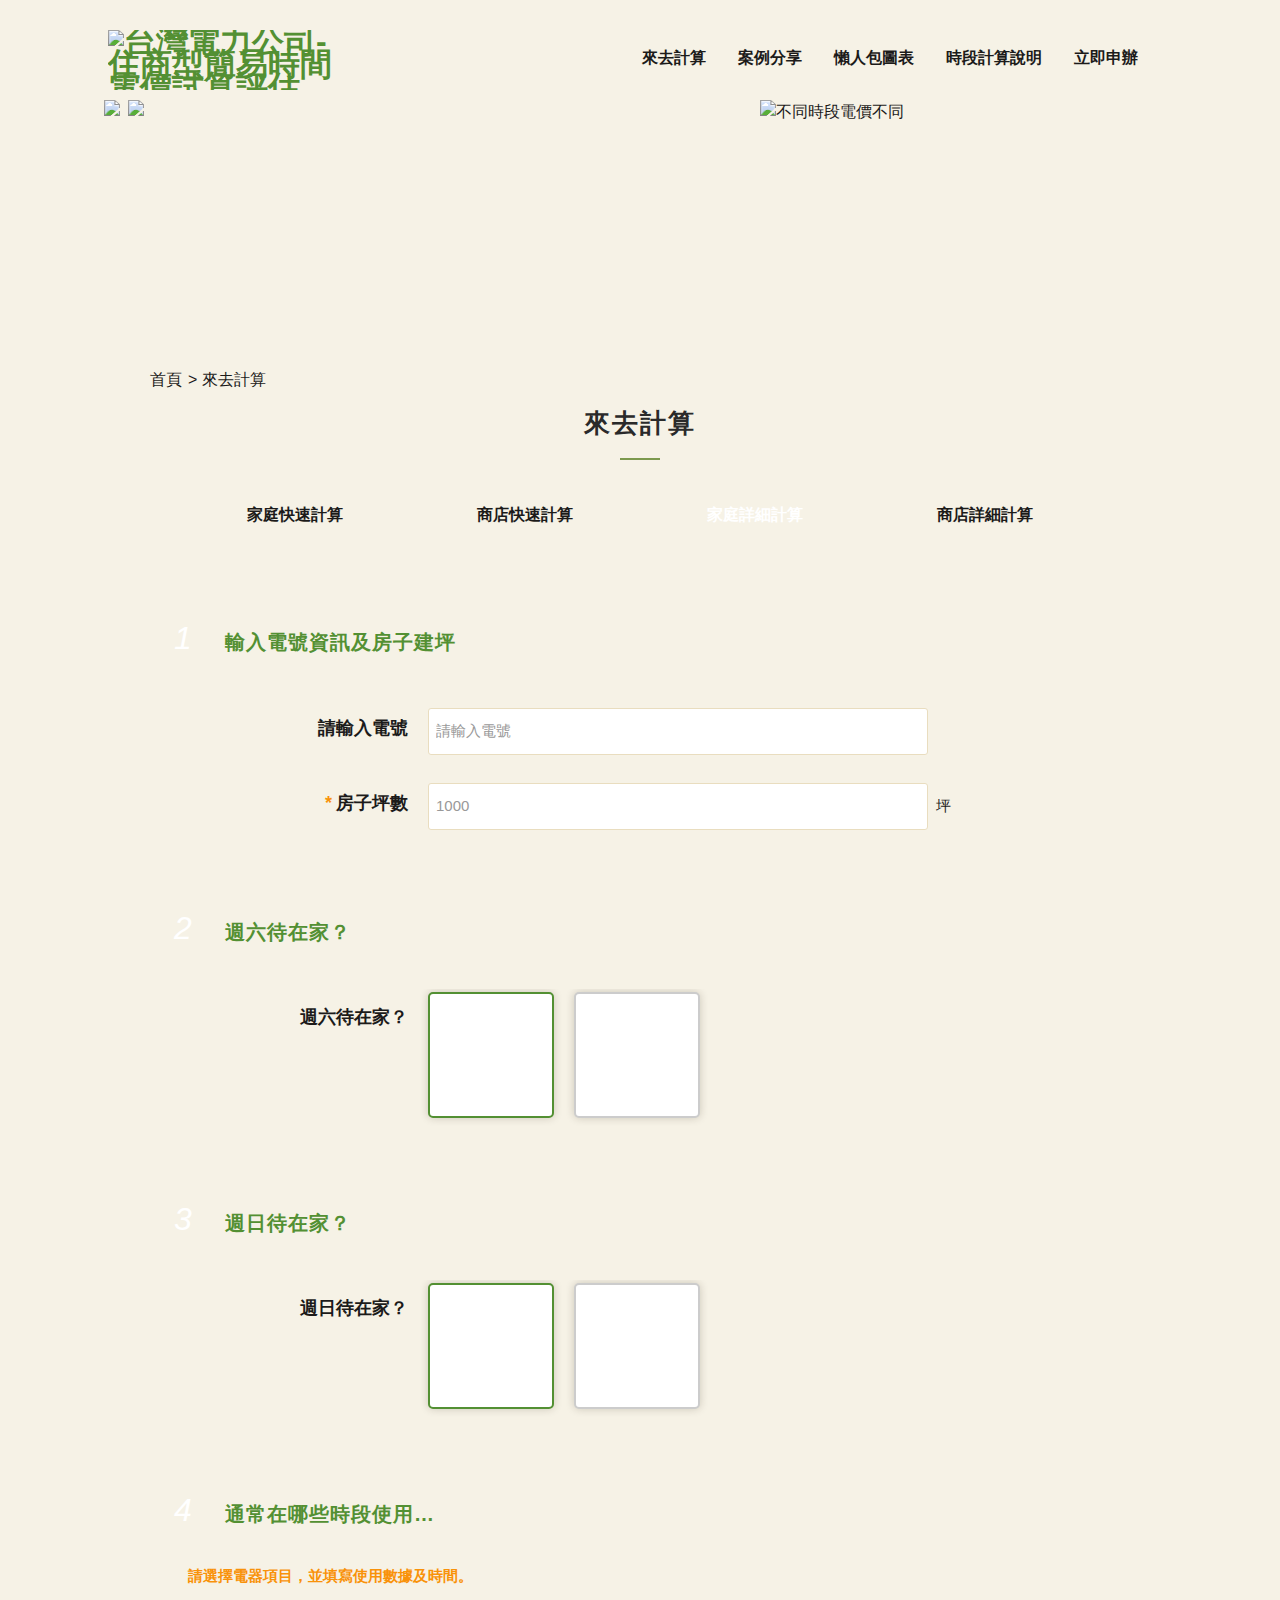
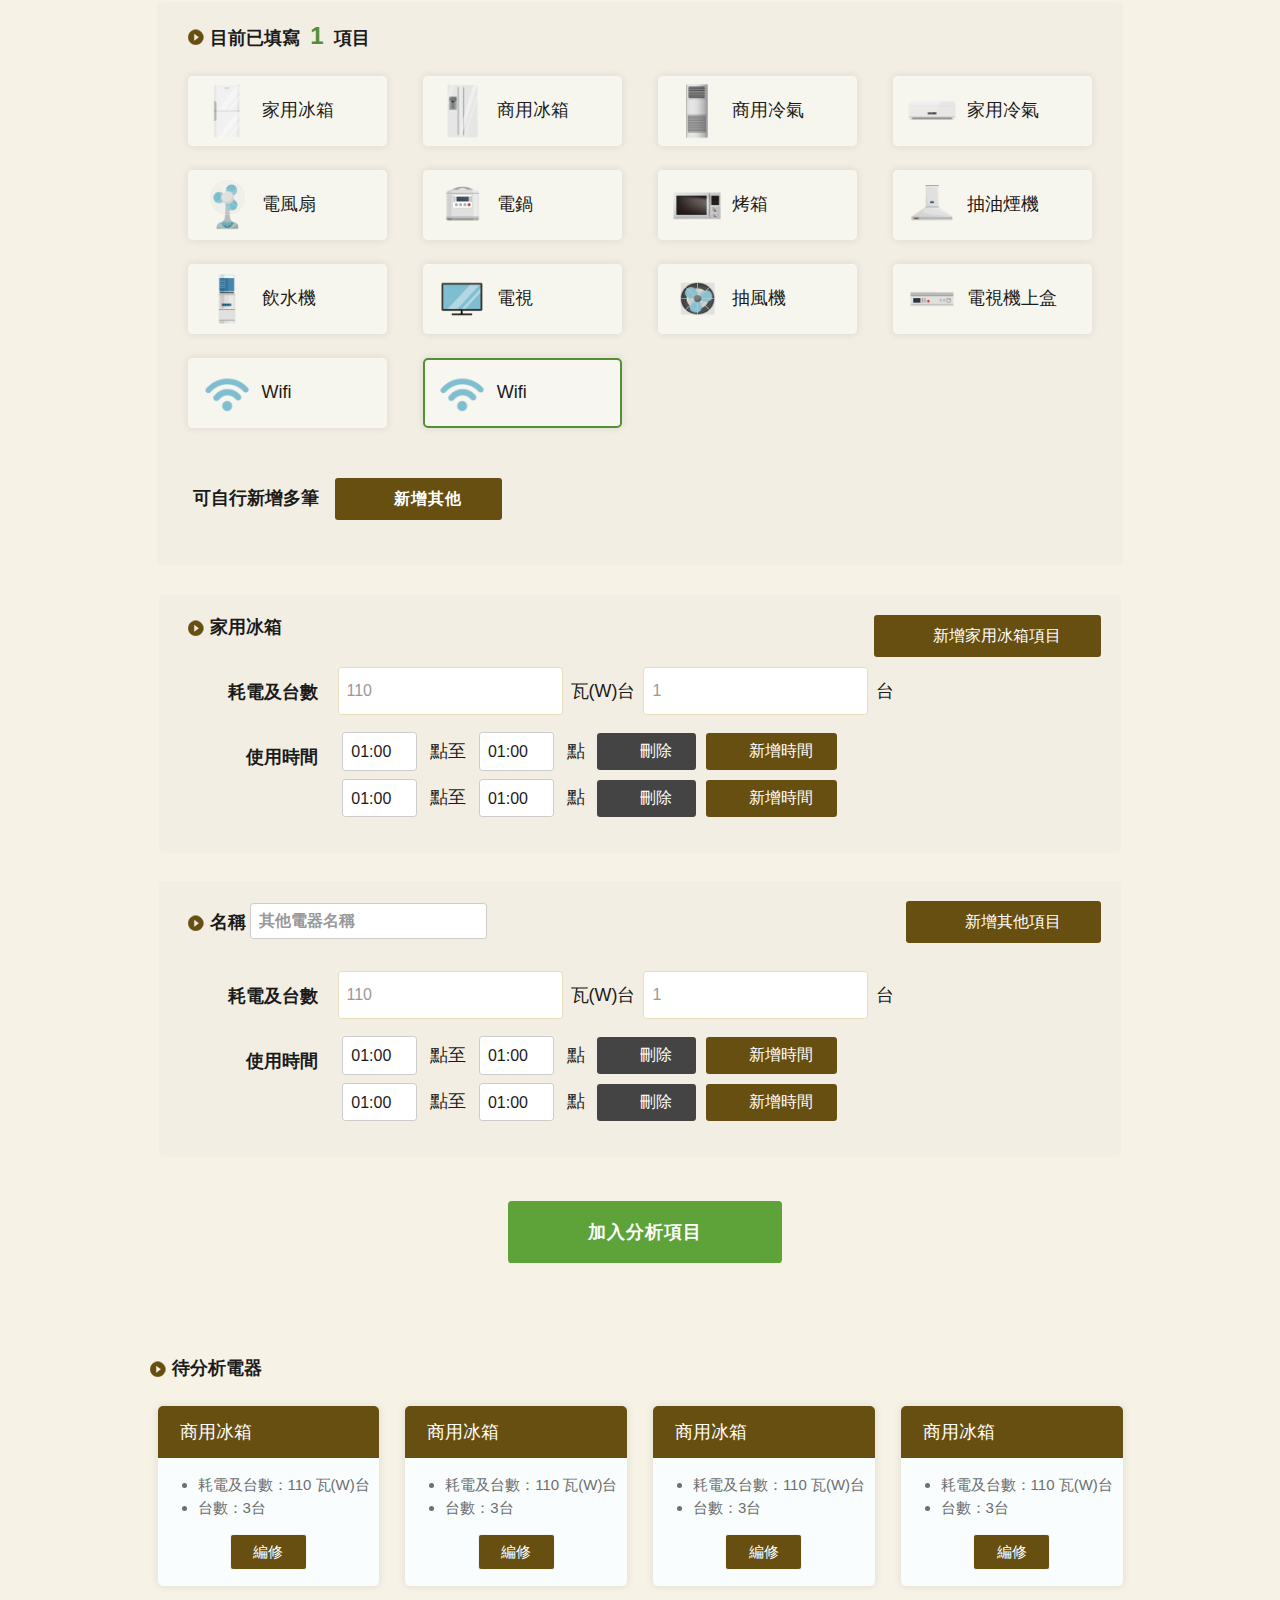
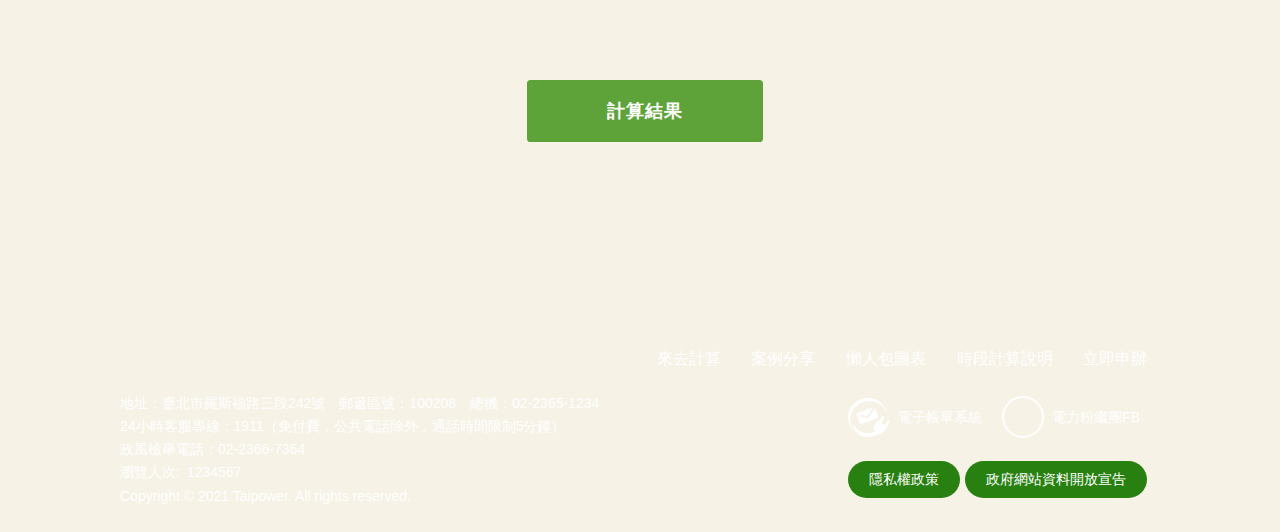
==== TOU_home_detail.htm @ be6f62ad "修改計算頁電器手機版列表" ====
<!doctype html>
<html lang="zh-Hant" class="no-js">

<head>
  <meta charset="utf-8">
  <meta http-equiv="X-UA-Compatible" content="IE=edge">
  <meta name="viewport" content="width=device-width, initial-scale=1">
  <title>台灣電力公司-住商型簡易時間電價試算評估</title>
    <!--HTML5 Shim and Respond.js IE8 support of HTML5 elements and media queries [if lt IE 9]>
    <script src="js/html5shiv.js"></script>
    <script src="js/respond.min.js"></script>
  <![endif]-->
  <!-- slick css-->
  <link rel="stylesheet" type="text/css" href="vendor/slick/slick.css" />
  <link rel="stylesheet" type="text/css" href="vendor/slick/slick-theme.css" />
  <!-- hyUI css -->
  <link rel="stylesheet" href="css/taipower.css">
  <link rel="stylesheet" href="vendor/animate.css">
  <!-- favicon -->
  <link href="images/favicon.png" rel="icon" type="image/x-icon">
</head>

<body>
  <!-- 直接跳主內容區 -->
  <a class="goCenter" href="#center" tabindex="1">按Enter到主內容區</a>
  <!-- wrapper Start -->
  <div class="wrapper">
    <!-- header Start -->
    <header class="header">
      <div class="container">
        <a class="accesskey" href="#aU" id="aU" accesskey="U" title="網站標題" tabindex="2">:::</a>
        <h1>
          <a href="index.htm"><img src="images/logo.png" alt="台灣電力公司-住商型簡易時間電價試算評估" /></a>
        </h1>
        <!-- noscript -->
        <noscript> 您的瀏覽器不支援JavaScript語法，JavaScript語法並不影響內容的陳述。您可使用按鍵盤上的Ctrl鍵+ (+)鍵放大/(-)鍵縮小來改變字型大小；回到上一頁可使用瀏覽器提供的 Alt+左方向鍵(←) 快速鍵功能；列印可使用瀏覽器提供的(Ctrl+P)功能。您的瀏覽器，不支援script語法，若您的瀏覽器無法支援請點選此超連結 <a href="#">網站導覽</a>
        </noscript>
        <!-- menu Start -->
        <nav class="menu" role="navigation" aria-label="About page">
          <ul>
            <li><a href="#">來去計算</a>
              <ul>
                <li><a href="#">第二層選單</a></li>
                <li><a href="#">第二層選單</a></li>
                <li><a href="#">第二層選單</a></li>
                <li><a href="#">第二層選單</a></li>
              </ul>
            </li>
            <li><a href="http://www.google.com">案例分享</a></li>
            <li><a href="http://www.google.com">懶人包圖表</a></li>
            <li><a href="#">時段計算說明</a>
              <ul>
                <li><a href="#">第二層選單</a></li>
                <li><a href="#">第二層選單</a></li>
                <li><a href="http://www.google.com">第二層有連結</a></li>
                <li><a href="#">第二層選單</a></li>
              </ul>
            </li>
            <li><a href="#">立即申辦</a>
              <ul>
                <li><a href="#">第二層選單</a></li>
                <li><a href="#">第二層選單</a></li>
                <li><a href="#">第二層選單</a></li>
                <li><a href="#">第二層選單</a></li>
              </ul>
            </li>
          </ul>
        </nav>
        <!-- menu End -->
      </div>
    </header>
    <!-- header End -->
    <!-- main Start -->
    <div id="center" class="main innerpage">
      <div class="container">
        <!-- 主要內容區 -->
        <div class="center_block">
          <!-- 內頁新增一個classname-->
          <a class="accesskey" href="#aC" id="aC" accesskey="C" title="主要內容區">:::</a>
          <div class="inner_bg">
            <h2 class="pageTitle">
              表燈時間電價試算評估
              <span class="wow fadeInLeft" data-wow-duration="1.2s" data-wow-delay=".5s"><img src="images/mp/title1.png" alt="表燈時間電價"></span>
              <span class="wow fadeInLeft" data-wow-duration="1.2s" data-wow-delay="1.5s"><img src="images/mp/title2.png" alt="試算評估"></span>
            </h2>
            <div class="circle wow flipInY" data-wow-duration="1.2s" data-wow-delay="2s"><img src="images/mp/circle.png" alt="不同時段電價不同"></div>
          </div>
          <!-- breadcrumb路徑 -->
          <div class="breadcrumb">
            <ul>
              <li><a href="#">首頁</a></li>
              <li>來去計算</li>
            </ul>
          </div>
          <!-- h2節點 -->
          <h2 class="title">來去計算</h2>
          <div class="calculate">
            <!-- category -->
            <div class="count_category">
              <ul>
                <li><a href="#">家庭快速計算</a></li>
                <li><a href="#">商店快速計算</a></li>
                <li><a href="#" class="active">家庭詳細計算</a></li>
                <li><a href="#">商店詳細計算</a></li>
              </ul>
            </div>
            <div class="count_block">
              <h3 class="count_title"><span>1</span>輸入電號資訊及房子建坪</h3>
              <div class="count_form">
                <form action="">
                  <div class="flex-form form_grid">
                    <div class="form_grp">
                      <label for="username" class="form_title">請輸入電號</label>
                      <div class="form_content">
                        <input name="" type="text" placeholder="請輸入電號">
                      </div>
                    </div>
                    <div class="form_grp">
                      <label for="password" class="form_title"><abbr class="necessary" title="為必填(選)欄位,不能為空白。">*</abbr>房子坪數</label>
                      <div class="form_content">
                        <input name="" type="text" placeholder="1000"><span>坪</span>
                      </div>
                    </div>
                  </div>
                </form>
              </div>
            </div>
            <div class="count_block">
              <h3 class="count_title"><span>2</span>週六待在家？</h3>
              <div class="count_form">
                <form action="">
                  <div class="flex-form form_grid">
                    <div class="form_grp">
                      <label for="username" class="form_title">週六待在家？</label>
                      <div class="form_content">
                        <label>
                          <input name="radioSample" type="radio" value="yes" class="b_yes" checked="">
                        </label>
                        <label>
                          <input name="radioSample" type="radio" value="no" class="b_no">
                        </label>
                      </div>
                    </div>
                  </div>
                </form>
              </div>
            </div>
            <div class="count_block">
              <h3 class="count_title"><span>3</span>週日待在家？</h3>
              <div class="count_form">
                <form action="">
                  <div class="flex-form form_grid">
                    <div class="form_grp">
                      <label for="username" class="form_title">週日待在家？</label>
                      <div class="form_content">
                        <label>
                          <input name="radioSample" type="radio" value="yes" class="b_yes" checked="">
                        </label>
                        <label>
                          <input name="radioSample" type="radio" value="no" class="b_no">
                        </label>
                      </div>
                    </div>
                  </div>
                </form>
              </div>
            </div>
            <div class="count_block">
              <h3 class="count_title"><span>4</span>通常在哪些時段使用…</h3>
              <div class="count_form appliance_form">
                <form action="">
                  <div class="flex-form form_grid">
                    <div class="count_hint left">請選擇電器項目，並填寫使用數據及時間。</div>
                    <div class="count_select">
                      <h4>目前已填寫<em> 1 </em>項目</h4>
                      <div class="form_grp count_appliance">
                        <label>
                          <img src="images/appliance/b_refrigerator_h.png" alt="">
                          <input name="radioSample" type="radio" value="家用冰箱" class="b_refrigerator_h" checked="">
                          <span>家用冰箱</span>
                        </label>
                        <label>
                          <img src="images/appliance/b_refrigerator_b.png" alt="">
                          <input name="radioSample" type="radio" value="商用冰箱" class="b_refrigerator_b" checked="">
                          <span>商用冰箱</span>
                        </label>
                        <label>
                          <img src="images/appliance/b_air_conditioner_b.png" alt="">
                          <input name="radioSample" type="radio" value="商用冷氣" class="b_air_conditioner_b" checked="">
                          <span>商用冷氣</span>
                        </label>
                        <label>
                          <img src="images/appliance/b_air_conditioner_h.png" alt="">
                          <input name="radioSample" type="radio" value="家用冷氣" class="b_air_conditioner_h" checked="">
                          <span>家用冷氣</span>
                        </label>
                        <label>
                          <img src="images/appliance/b_fan.png" alt="">
                          <input name="radioSample" type="radio" value="電風扇" class="b_fan" checked="">
                          <span>電風扇</span>
                        </label>
                        <label>
                          <img src="images/appliance/b_electric_pot.png" alt="">
                          <input name="radioSample" type="radio" value="電鍋" class="b_electric_pot" checked="">
                          <span>電鍋</span>                         
                        </label>
                        <label>
                          <img src="images/appliance/b_oven.png" alt="">
                          <input name="radioSample" type="radio" value="烤箱" class="b_oven" checked="">
                          <span>烤箱</span>                         
                        </label>
                        <label>
                          <img src="images/appliance/b_hoods.png" alt="">
                          <input name="radioSample" type="radio" value="抽油煙機" class="b_hoods" checked="">
                          <span>抽油煙機</span>
                        </label>
                        <label>
                          <img src="images/appliance/b_water_cooler.png" alt="">
                          <input name="radioSample" type="radio" value="飲水機" class="b_water_cooler" checked="">
                          <span>飲水機</span>                          
                        </label>
                        <label>
                          <img src="images/appliance/b_tv.png" alt="">
                          <input name="radioSample" type="radio" value="電視" class="b_tv" checked="">
                          <span>電視</span>                          
                        </label>
                        <label>
                          <img src="images/appliance/b_ejector_fan.png" alt="">
                          <input name="radioSample" type="radio" value="抽風機" class="b_ejector_fan" checked="">
                          <span>抽風機</span>                          
                        </label>
                        <label>
                          <img src="images/appliance/b_set_top_box.png" alt="">
                          <input name="radioSample" type="radio" value="電視機上盒" class="b_set_top_box" checked="">
                          <span>電視機上盒</span>
                        </label>
                        <label>
                          <img src="images/appliance/b_wifi.png" alt="">
                          <input name="radioSample" type="radio" value="Wifi" class="b_wifi" checked="">
                          <span>Wifi</span>
                        </label>
                        <label>
                          <img src="images/appliance/b_wifi.png" alt="">
                          <input name="radioSample" type="radio" value="Wifi" class="b_wifi" checked="">
                          <span>Wifi</span>
                        </label>
                      </div>
                      <div class="btn count_more"><i class="i_arrow_down"></i>展開更多</div>
                      <div class="btn_grp form_inline count_add">
                        可自行新增多筆
                        <button class="btn"><i class="i_add2"></i> 新增其他</button>
                      </div>
                    </div>
                    <div class="count_fillin flex-form">
                      <h4>家用冰箱</h4>
                      <button class="btn btn-add"><i class="i_add2"></i> 新增家用冰箱項目</button>
                      <div class="form_grp">
                        <label for="username" class="form_title">耗電及台數</label>
                        <div class="form_content form_inline">
                          <input name="" type="text" placeholder="110"> <label for="">瓦(W)台</label> <input name="" type="text" placeholder="1"><label for="">台</label>
                        </div>
                      </div>
                      <div class="form_grp">
                        <label for="username" class="form_title">使用時間</label>
                        <div class="form_content">
                          <div class="form_inline">
                            <select name="" id="">
                              <option value="">01:00</option>
                              <option value="">02:00</option>
                              <option value="">03:00</option>
                              <option value="">04:00</option>
                              <option value="">05:00</option>
                              <option value="">06:00</option>
                              <option value="">07:00</option>
                              <option value="">08:00</option>
                              <option value="">09:00</option>
                              <option value="">11:00</option>
                              <option value="">12:00</option>
                              <option value="">13:00</option>
                              <option value="">14:00</option>
                              <option value="">15:00</option>
                              <option value="">16:00</option>
                              <option value="">17:00</option>
                              <option value="">18:00</option>
                              <option value="">19:00</option>
                              <option value="">20:00</option>
                              <option value="">21:00</option>
                              <option value="">22:00</option>
                              <option value="">23:00</option>
                              <option value="">24:00</option>
                            </select>
                            <label for="">點至</label>
                            <select name="" id="">
                              <option value="">01:00</option>
                              <option value="">02:00</option>
                              <option value="">03:00</option>
                              <option value="">04:00</option>
                              <option value="">05:00</option>
                              <option value="">06:00</option>
                              <option value="">07:00</option>
                              <option value="">08:00</option>
                              <option value="">09:00</option>
                              <option value="">11:00</option>
                              <option value="">12:00</option>
                              <option value="">13:00</option>
                              <option value="">14:00</option>
                              <option value="">15:00</option>
                              <option value="">16:00</option>
                              <option value="">17:00</option>
                              <option value="">18:00</option>
                              <option value="">19:00</option>
                              <option value="">20:00</option>
                              <option value="">21:00</option>
                              <option value="">22:00</option>
                              <option value="">23:00</option>
                              <option value="">24:00</option>
                            </select>
                            <label for="">點</label>
                            <button class="btn btn-delete"><i class="i_trash2"></i> 刪除</button>
                            <button class="btn btn-add"><i class="i_add2"></i> 新增時間</button>
                          </div>
                          <div class="form_inline">
                            <select name="" id="">
                              <option value="">01:00</option>
                              <option value="">02:00</option>
                              <option value="">03:00</option>
                              <option value="">04:00</option>
                              <option value="">05:00</option>
                              <option value="">06:00</option>
                              <option value="">07:00</option>
                              <option value="">08:00</option>
                              <option value="">09:00</option>
                              <option value="">11:00</option>
                              <option value="">12:00</option>
                              <option value="">13:00</option>
                              <option value="">14:00</option>
                              <option value="">15:00</option>
                              <option value="">16:00</option>
                              <option value="">17:00</option>
                              <option value="">18:00</option>
                              <option value="">19:00</option>
                              <option value="">20:00</option>
                              <option value="">21:00</option>
                              <option value="">22:00</option>
                              <option value="">23:00</option>
                              <option value="">24:00</option>
                            </select>
                            <label for="">點至</label>
                            <select name="" id="">
                              <option value="">01:00</option>
                              <option value="">02:00</option>
                              <option value="">03:00</option>
                              <option value="">04:00</option>
                              <option value="">05:00</option>
                              <option value="">06:00</option>
                              <option value="">07:00</option>
                              <option value="">08:00</option>
                              <option value="">09:00</option>
                              <option value="">11:00</option>
                              <option value="">12:00</option>
                              <option value="">13:00</option>
                              <option value="">14:00</option>
                              <option value="">15:00</option>
                              <option value="">16:00</option>
                              <option value="">17:00</option>
                              <option value="">18:00</option>
                              <option value="">19:00</option>
                              <option value="">20:00</option>
                              <option value="">21:00</option>
                              <option value="">22:00</option>
                              <option value="">23:00</option>
                              <option value="">24:00</option>
                            </select>
                            <label for="">點</label>
                            <button class="btn btn-delete"><i class="i_trash2"></i> 刪除</button>
                            <button class="btn btn-add"><i class="i_add2"></i> 新增時間</button>
                          </div>
                        </div>
                      </div>
                    </div>
                    <div class="count_fillin flex-form">
                      <h4 class="form_inline">名稱 <input name="" type="text" placeholder="其他電器名稱"></h4>
                      <button class="btn btn-add"><i class="i_add2"></i> 新增其他項目</button>
                      <div class="form_grp">
                        <label for="username" class="form_title">耗電及台數</label>
                        <div class="form_content form_inline">
                          <input name="" type="text" placeholder="110"> <label for="">瓦(W)台</label> <input name="" type="text" placeholder="1"><label for="">台</label>
                        </div>
                      </div>
                      <div class="form_grp">
                        <label for="username" class="form_title">使用時間</label>
                        <div class="form_content">
                          <div class="form_inline">
                            <select name="" id="">
                              <option value="">01:00</option>
                              <option value="">02:00</option>
                              <option value="">03:00</option>
                              <option value="">04:00</option>
                              <option value="">05:00</option>
                              <option value="">06:00</option>
                              <option value="">07:00</option>
                              <option value="">08:00</option>
                              <option value="">09:00</option>
                              <option value="">11:00</option>
                              <option value="">12:00</option>
                              <option value="">13:00</option>
                              <option value="">14:00</option>
                              <option value="">15:00</option>
                              <option value="">16:00</option>
                              <option value="">17:00</option>
                              <option value="">18:00</option>
                              <option value="">19:00</option>
                              <option value="">20:00</option>
                              <option value="">21:00</option>
                              <option value="">22:00</option>
                              <option value="">23:00</option>
                              <option value="">24:00</option>
                            </select>
                            <label for="">點至</label>
                            <select name="" id="">
                              <option value="">01:00</option>
                              <option value="">02:00</option>
                              <option value="">03:00</option>
                              <option value="">04:00</option>
                              <option value="">05:00</option>
                              <option value="">06:00</option>
                              <option value="">07:00</option>
                              <option value="">08:00</option>
                              <option value="">09:00</option>
                              <option value="">11:00</option>
                              <option value="">12:00</option>
                              <option value="">13:00</option>
                              <option value="">14:00</option>
                              <option value="">15:00</option>
                              <option value="">16:00</option>
                              <option value="">17:00</option>
                              <option value="">18:00</option>
                              <option value="">19:00</option>
                              <option value="">20:00</option>
                              <option value="">21:00</option>
                              <option value="">22:00</option>
                              <option value="">23:00</option>
                              <option value="">24:00</option>
                            </select>
                            <label for="">點</label>
                            <button class="btn btn-delete"><i class="i_trash2"></i> 刪除</button>
                            <button class="btn btn-add"><i class="i_add2"></i> 新增時間</button>
                          </div>
                          <div class="form_inline">
                            <select name="" id="">
                              <option value="">01:00</option>
                              <option value="">02:00</option>
                              <option value="">03:00</option>
                              <option value="">04:00</option>
                              <option value="">05:00</option>
                              <option value="">06:00</option>
                              <option value="">07:00</option>
                              <option value="">08:00</option>
                              <option value="">09:00</option>
                              <option value="">11:00</option>
                              <option value="">12:00</option>
                              <option value="">13:00</option>
                              <option value="">14:00</option>
                              <option value="">15:00</option>
                              <option value="">16:00</option>
                              <option value="">17:00</option>
                              <option value="">18:00</option>
                              <option value="">19:00</option>
                              <option value="">20:00</option>
                              <option value="">21:00</option>
                              <option value="">22:00</option>
                              <option value="">23:00</option>
                              <option value="">24:00</option>
                            </select>
                            <label for="">點至</label>
                            <select name="" id="">
                              <option value="">01:00</option>
                              <option value="">02:00</option>
                              <option value="">03:00</option>
                              <option value="">04:00</option>
                              <option value="">05:00</option>
                              <option value="">06:00</option>
                              <option value="">07:00</option>
                              <option value="">08:00</option>
                              <option value="">09:00</option>
                              <option value="">11:00</option>
                              <option value="">12:00</option>
                              <option value="">13:00</option>
                              <option value="">14:00</option>
                              <option value="">15:00</option>
                              <option value="">16:00</option>
                              <option value="">17:00</option>
                              <option value="">18:00</option>
                              <option value="">19:00</option>
                              <option value="">20:00</option>
                              <option value="">21:00</option>
                              <option value="">22:00</option>
                              <option value="">23:00</option>
                              <option value="">24:00</option>
                            </select>
                            <label for="">點</label>
                            <button class="btn btn-delete"><i class="i_trash2"></i> 刪除</button>
                            <button class="btn btn-add"><i class="i_add2"></i> 新增時間</button>
                          </div>
                        </div>
                      </div>
                    </div>
                    <div class="btn_grp form_inline">
                      <button class="btn btn-submit">加入分析項目</button>
                    </div>
                  </div>
                </form>
              </div>
            </div>
            <div class="count_block">
              <div class="count_form appliance_block">
                <h3>待分析電器</h3>
                <form action="">
                  <div class="flex-form form_grid">
                    <div class="form_grp">
                      <div class="appliance">
                        <div class="appliance_name">
                          商用冰箱
                        </div>
                        <a href="" class="appliance_delete"><i class="i_trash2"></i></a>
                        <ul>
                          <li>耗電及台數：110 瓦(W)台</li>
                          <li>台數：3台</li>
                        </ul>
                        <button class="btn">編修</button>
                      </div>
                      <div class="appliance">
                        <div class="appliance_name">
                          商用冰箱
                        </div>
                        <a href="" class="appliance_delete"><i class="i_trash2"></i></a>
                        <ul>
                          <li>耗電及台數：110 瓦(W)台</li>
                          <li>台數：3台</li>
                        </ul>
                        <button class="btn">編修</button>
                      </div>
                      <div class="appliance">
                        <div class="appliance_name">
                          商用冰箱
                        </div>
                        <a href="" class="appliance_delete"><i class="i_trash2"></i></a>
                        <ul>
                          <li>耗電及台數：110 瓦(W)台</li>
                          <li>台數：3台</li>
                        </ul>
                        <button class="btn">編修</button>
                      </div>
                      <div class="appliance">
                        <div class="appliance_name">
                          商用冰箱
                        </div>
                        <a href="" class="appliance_delete"><i class="i_trash2"></i></a>
                        <ul>
                          <li>耗電及台數：110 瓦(W)台</li>
                          <li>台數：3台</li>
                        </ul>
                        <button class="btn">編修</button>
                      </div>
                    </div>
                  </div>
                </form>
              </div>
            </div>
            <div class="count_block">
              <div class="count_form">
                <form action="">
                  <div class="flex-form form_grid">
                    <div class="btn_grp form_inline">
                      <button class="btn btn-submit">計算結果</button>
                    </div>
                  </div>
                </form>
              </div>
            </div>
          </div>
        </div>
      </div>
      <!-- footer Start-->
      <footer>
        <div class="container">
          <a class="accesskey" href="#aZ" id="aZ" accesskey="Z" title="頁尾區">:::</a>
          <div class="footer_logo">
            <a href="">
              <img src="images/logo_b.png" alt="" class="img-responsive">
            </a>
          </div>
          <div class="footer_link">
            <ul>
              <li><a href="javascript:;">來去計算</a></li>
              <li><a href="javascript:;">案例分享</a></li>
              <li><a href="javascript:;">懶人包圖表</a></li>
              <li><a href="javascript:;">時段計算說明</a></li>
              <li><a href="javascript:;">立即申辦</a></li>
            </ul>
          </div>
          <div class="footer_info">
            <p>地址：臺北市羅斯福路三段242號　郵遞區號：100208　總機：02-2365-1234<br />24小時客服專線：1911（免付費，公共電話除外，通話時間限制5分鐘）<br /> 政風檢舉電話：02-2366-7364</p>
            <span class="update">瀏覽人次:<em>1234567</em></span>
            <p class="Copyright">Copyright © 2021 Taipower. All rights reserved.</p>
          </div>
          <div class="footer_link2">
            <ul class="fb">
              <li><a target="_blank" href="javascript:;" title="另開視窗"></a>電子帳單系統</li>
              <li><a target="_blank" href="javascript:;" title="另開視窗"></a>電力粉繼團FB</li>
            </ul>
            <ul>
              <li><a target="_blank" href="javascript:;" title="另開視窗">隱私權政策</a></li>
              <li><a target="_blank" href="javascript:;" title="另開視窗">政府網站資料開放宣告</a></li>
            </ul>
          </div>

        </div>
      </footer>
      <!-- footer End -->
    </div>
    <a href="javascript:;" class="scrollToTop">回頁首</a>
    <!-- JQ -->
    <script src="js/jquery-3.5.1.min.js"></script>
    <!-- 外掛 plugin js -->
    <script src="vendor/jquery.easing.min.js"></script><!-- ease -->
    <script src="vendor/slick/slick.min.js "></script><!-- slick -->
    <script src="vendor/slick/slick-lightbox.js "></script><!-- slick lightbox -->
    <script src="vendor/lazyload/lazyload.js"></script><!-- lazyload -->
    <script src="vendor/picturefill/picturefill.min.js" async></script><!-- picturefill -->
    <script src="vendor/scrolltable/jquery.scroltable.min.js"></script><!-- scrolltable -->
    <!-- hyUI -->
    <script src="js/hyui.js"></script>
    <!-- 客製js -->
    <script src="js/customize.js"></script>
  </body>

  </html>
---- css/taipower.css ----
﻿html{font-family:sans-serif;-ms-text-size-adjust:100%;-webkit-text-size-adjust:100%}body{margin:0}article,aside,details,figcaption,figure,footer,header,hgroup,main,menu,nav,section,summary{display:block}audio,canvas,progress,video{display:inline-block;vertical-align:baseline}audio:not([controls]){display:none;height:0}[hidden],template{display:none}a{background-color:transparent}a:active,a:hover{outline:0}abbr[title]{border-bottom:1px dotted}b,strong{font-weight:bold}dfn{font-style:italic}h1{font-size:2em;margin:0.67em 0}mark{background:#ff0;color:#000}small{font-size:80%}sub,sup{font-size:75%;line-height:0;position:relative;vertical-align:baseline}sup{top:-0.5em}sub{bottom:-0.25em}img{border:0}svg:not(:root){overflow:hidden}figure{margin:1em 40px}hr{box-sizing:content-box;height:0}pre{overflow:auto}code,kbd,pre,samp{font-family:monospace, monospace;font-size:1em}button,input,optgroup,select,textarea{color:inherit;font:inherit;margin:0}button{overflow:visible}button,select{text-transform:none}button,html input[type="button"],input[type="reset"],input[type="submit"]{-webkit-appearance:button;cursor:pointer}button[disabled],html input[disabled]{cursor:default}button::-moz-focus-inner,input::-moz-focus-inner{border:0;padding:0}input{line-height:normal}input[type="checkbox"],input[type="radio"]{box-sizing:border-box;padding:0}input[type="number"]::-webkit-inner-spin-button,input[type="number"]::-webkit-outer-spin-button{height:auto}input[type="search"]{-webkit-appearance:textfield;box-sizing:content-box}input[type="search"]::-webkit-search-cancel-button,input[type="search"]::-webkit-search-decoration{-webkit-appearance:none}fieldset{border:1px solid #c0c0c0;margin:0 2px;padding:0.35em 0.625em 0.75em}legend{border:0;padding:0}textarea{overflow:auto}optgroup{font-weight:bold}table{border-collapse:collapse;border-spacing:0}td,th{padding:0}.row,.container,.divider,.divider-vertical,.tabSet,.header .navigation,.fatfooter,div.function,.pagination,.thumbnail .btn_grp,div.tag,.web_link,.publish_info,.sitemap,.slick-lightbox-slick-caption,.Syncing_slider{clear:both;zoom:1}.row:before,.container:before,.divider:before,.divider-vertical:before,.tabSet:before,.header .navigation:before,.fatfooter:before,div.function:before,.pagination:before,.thumbnail .btn_grp:before,div.tag:before,.web_link:before,.publish_info:before,.sitemap:before,.slick-lightbox-slick-caption:before,.Syncing_slider:before,.row:after,.container:after,.divider:after,.divider-vertical:after,.tabSet:after,.header .navigation:after,.fatfooter:after,div.function:after,.pagination:after,.thumbnail .btn_grp:after,div.tag:after,.web_link:after,.publish_info:after,.sitemap:after,.slick-lightbox-slick-caption:after,.Syncing_slider:after{content:"";display:table}.row:after,.container:after,.divider:after,.divider-vertical:after,.tabSet:after,.header .navigation:after,.fatfooter:after,div.function:after,.pagination:after,.thumbnail .btn_grp:after,div.tag:after,.web_link:after,.publish_info:after,.sitemap:after,.slick-lightbox-slick-caption:after,.Syncing_slider:after{clear:both}.flex-equal-2 .Flex-set,.flex-equal-3 .Flex-set,.flex-equal-4 .Flex-set,.flex-equal-5 .Flex-set,.flex-equal-5-3-1 .Flex-set,.flex-equal-6 .Flex-set,.flex-equal-6-4-2 .Flex-set,.flex-equal-6-3-1 .Flex-set,.flex-equal-6-2 .Flex-set,.flex-equal-7 .Flex-set,.flex-equal-8 .Flex-set,.flex-equal-8-6-4 .Flex-set,.flex-equal-8-5-3 .Flex-set,.flex-equal-8-5-2 .Flex-set,.flex-equal-9 .Flex-set,.flex-equal-9-6-3 .Flex-set,.flex-equal-9-5-4 .Flex-set,.flex-equal-9-4-2 .Flex-set,.flex-equal-10 .Flex-set,.flex-equal-11 .Flex-set,.flex-equal-12 .Flex-set,.flex-5 .Flex-set,.flex-6 .Flex-set,.flex-7 .Flex-set,.flex-8 .Flex-set,.flex-9 .Flex-set,.flex-10 .Flex-set,.flex-11 .Flex-set,.flex-3-3 .Flex-set,.flex-4-4 .Flex-set,.flex-5-5 .Flex-set,.flex-5-7 .Flex-set,.flex-6-6 .Flex-set,.flex-8-4 .Flex-set,.flex-4-8 .Flex-set,.flex-4-4-4 .Flex-set,.flex-3-3-3-3 .Flex-set,.flex-equal-TT .Flex-set,.flex-equal-TT-11 .Flex-set,.flex-equal-TT-10 .Flex-set,.flex-equal-TT-9 .Flex-set,.flex-equal-TT-8 .Flex-set,.flex-equal-TT-7 .Flex-set,.flex-equal-TT-6 .Flex-set,.flex-equal-TT-5 .Flex-set,.flex-equal-TT-4 .Flex-set,.flex-equal-TT-3 .Flex-set,.flex-equal-TT-2 .Flex-set{box-sizing:border-box;display:flex;flex-flow:row wrap;justify-content:space-between}.row{margin-left:-15px;margin-right:-15px}.row>div{box-sizing:border-box}.container{position:relative;margin-right:auto;margin-left:auto;padding-left:15px;padding-right:15px}html{font-size:100%;line-height:1em}.vertical_rhythm{background-image:url('[data-uri]');background-size:100%;background-image:-webkit-gradient(linear, 50% 100%, 50% 0%, color-stop(5%, rgba(187,187,187,0.4)),color-stop(5%, rgba(187,187,187,0)));background-image:-moz-linear-gradient(bottom, rgba(187,187,187,0.4) 5%,rgba(187,187,187,0) 5%);background-image:-webkit-linear-gradient(bottom, rgba(187,187,187,0.4) 5%,rgba(187,187,187,0) 5%);background-image:linear-gradient(to top, rgba(187,187,187,0.4) 5%,rgba(187,187,187,0) 5%);-moz-background-size:100% 2em;-o-background-size:100% 2em;-webkit-background-size:100% 2em;background-size:100% 2em;background-position:left top}.vertical_rhythm img{float:left;margin:0 16px 0 0}.cp{font-size:1em;line-height:2em}.cp h1{font-size:2em;line-height:1.5em;padding-top:0em;margin-bottom:.5em}.cp h2{font-size:1.5em;line-height:1.33333em;padding-top:0em;margin-bottom:0em}.cp h3{font-size:1.25em;line-height:1.6em;padding-top:0em;margin-bottom:0em}.cp h4{font-size:1.25em;line-height:1.6em;padding-top:0em;margin-bottom:0em}.cp h5{font-size:1.25em;line-height:1.6em;margin-top:0em;margin-bottom:0em}.cp h6{font-size:1em;line-height:2em;margin-top:0em;margin-bottom:0em}.cp p{font-size:1em;line-height:2em;margin-top:0em;margin-bottom:2em}.cp ul,.cp ol{font-size:1em;line-height:2em;margin-top:0em;margin-bottom:2em}.cp dd,.cp th,.cp td figure{font-size:1em;line-height:2em}.cp blockquote{background:#f2f2f2;font-style:normal;display:block;font-size:1em;line-height:2em;border-left:5px solid #539033;padding:32px;box-sizing:border-box;margin-left:.5em;margin-right:.5em;margin-top:0em;margin-bottom:2em}.cp img{max-width:100%}@media screen and (max-width: 767px){.cp img{max-width:100%;width:auto;clear:both}}body{font-size:1em;font-weight:normal;color:#1c1b1a;line-height:1.45em;font-family:Lato,"PingFang TC","Helvetica Neue",Helvetica,微軟正黑體,Arial,sans-serif;-webkit-text-size-adjust:none}a{color:#539033;text-decoration:none}a:hover,a:focus{color:#69b640;cursor:pointer}kbd{background:#FFF;border-radius:.2em;color:#555;font-weight:bold;display:inline-block;padding:.1em .6em;font-size:.938em;font-family:sans-serif;margin-right:.4em;margin-bottom:.1em;vertical-align:middle;border-top:1px solid #BBB;border-bottom:3px solid #BBB;border-left:2px solid #BBB;border-right:2px solid #BBB}kbd ~ kbd{margin-left:.4em}kbd kbd{border:none}.demosection{padding:0em 0 3em;text-align:center}.demosection [class^="col"]{border:1px solid #21baff;background:#baeaff;min-height:200px;color:#86817c;text-align:center;line-height:200px;font-size:1.5em;font-weight:bold;box-sizing:border-box}.demosection+.demosection{padding-top:2em}.demosection+.bg{background:#bfe2ad}.demosection.full .container{max-width:100% !important}.tt{color:#222}.full .container{max-width:100% !important}.col-6-6 .col{float:left;width:100%}@media (min-width: 768px){.col-6-6 .col{float:left;width:50%}}@media (min-width: 1025px){.col-6-6 .col{float:left;width:50%}}@media (min-width: 1400px){.col-6-6 .col{float:left;width:50%}}.col-4-4-4 .col{float:left;width:100%}@media (min-width: 768px){.col-4-4-4 .col{float:left;width:33.33333%}}@media (min-width: 1025px){.col-4-4-4 .col{float:left;width:33.33333%}}@media (min-width: 1400px){.col-4-4-4 .col{float:left;width:33.33333%}}.col-3-3-3-3 .col{float:left;width:100%}@media (min-width: 768px){.col-3-3-3-3 .col{float:left;width:50%}}@media (min-width: 1025px){.col-3-3-3-3 .col{float:left;width:25%}}@media (min-width: 1400px){.col-3-3-3-3 .col{float:left;width:25%}}.col-8-4 .col{float:left;width:100%}@media (min-width: 768px){.col-8-4 .col{float:left;width:66.66667%}}@media (min-width: 1025px){.col-8-4 .col{float:left;width:66.66667%}}@media (min-width: 1400px){.col-8-4 .col{float:left;width:66.66667%}}.col-8-4 .col:nth-child(2n){float:left;width:100%}@media (min-width: 768px){.col-8-4 .col:nth-child(2n){float:left;width:33.33333%}}@media (min-width: 1025px){.col-8-4 .col:nth-child(2n){float:left;width:33.33333%}}@media (min-width: 1400px){.col-8-4 .col:nth-child(2n){float:left;width:33.33333%}}.col-4-8 .col{float:left;width:100%}@media (min-width: 768px){.col-4-8 .col{float:left;width:33.33333%}}@media (min-width: 1025px){.col-4-8 .col{float:left;width:33.33333%}}@media (min-width: 1400px){.col-4-8 .col{float:left;width:33.33333%}}.col-4-8 .col:nth-child(2n){float:left;width:100%}@media (min-width: 768px){.col-4-8 .col:nth-child(2n){float:left;width:66.66667%}}@media (min-width: 1025px){.col-4-8 .col:nth-child(2n){float:left;width:66.66667%}}@media (min-width: 1400px){.col-4-8 .col:nth-child(2n){float:left;width:66.66667%}}.col-2-2-2-2-2-2 .col{float:left;width:50%}@media (min-width: 768px){.col-2-2-2-2-2-2 .col{float:left;width:16.66667%}}@media (min-width: 1025px){.col-2-2-2-2-2-2 .col{float:left;width:16.66667%}}@media (min-width: 1400px){.col-2-2-2-2-2-2 .col{float:left;width:16.66667%}}.cssname .news{float:left;width:100%}@media (min-width: 768px){.cssname .news{float:left;width:66.66667%}}@media (min-width: 1025px){.cssname .news{float:left;width:66.66667%}}@media (min-width: 1400px){.cssname .news{float:left;width:66.66667%}}.cssname .video{float:left;width:100%}@media (min-width: 768px){.cssname .video{float:left;width:33.33333%}}@media (min-width: 1025px){.cssname .video{float:left;width:33.33333%}}@media (min-width: 1400px){.cssname .video{float:left;width:33.33333%}}.col-3-6-3 .col{float:left;width:100%}@media (min-width: 768px){.col-3-6-3 .col{float:left;width:25%}}@media (min-width: 1025px){.col-3-6-3 .col{float:left;width:25%}}@media (min-width: 1400px){.col-3-6-3 .col{float:left;width:25%}}.col-3-6-3 .col:nth-child(2){float:left;width:100%}@media (min-width: 768px){.col-3-6-3 .col:nth-child(2){float:left;width:50%}}@media (min-width: 1025px){.col-3-6-3 .col:nth-child(2){float:left;width:50%}}@media (min-width: 1400px){.col-3-6-3 .col:nth-child(2){float:left;width:50%}}.col-5 .col{float:left;width:100%}@media (min-width: 768px){.col-5 .col{float:left;width:16.66667%}}@media (min-width: 1025px){.col-5 .col{float:left;width:16.66667%}}@media (min-width: 1400px){.col-5 .col{float:left;width:16.66667%}}.col-5 .col:first-child{margin-left:0%}@media (min-width: 768px){.col-5 .col:first-child{margin-left:8.33333%}}@media (min-width: 1025px){.col-5 .col:first-child{margin-left:8.33333%}}@media (min-width: 1400px){.col-5 .col:first-child{margin-left:8.33333%}}.flex-equal-2,.flex-equal-3,.flex-equal-4,.flex-equal-5,.flex-equal-5-3-1,.flex-equal-6,.flex-equal-6-4-2,.flex-equal-6-3-1,.flex-equal-6-2,.flex-equal-7,.flex-equal-8,.flex-equal-8-6-4,.flex-equal-8-5-3,.flex-equal-8-5-2,.flex-equal-9,.flex-equal-9-6-3,.flex-equal-9-5-4,.flex-equal-9-4-2,.flex-equal-10,.flex-equal-11,.flex-equal-12,.flex-5,.flex-6,.flex-7,.flex-8,.flex-9,.flex-10,.flex-11,.flex-3-3,.flex-4-4,.flex-5-5,.flex-5-7,.flex-6-6,.flex-8-4,.flex-4-8,.flex-4-4-4,.flex-3-3-3-3,.flex-equal-TT,.flex-equal-TT-11,.flex-equal-TT-10,.flex-equal-TT-9,.flex-equal-TT-8,.flex-equal-TT-7,.flex-equal-TT-6,.flex-equal-TT-5,.flex-equal-TT-4,.flex-equal-TT-3,.flex-equal-TT-2{margin:1em 0}.flex-equal-2 h2,.flex-equal-3 h2,.flex-equal-4 h2,.flex-equal-5 h2,.flex-equal-5-3-1 h2,.flex-equal-6 h2,.flex-equal-6-4-2 h2,.flex-equal-6-3-1 h2,.flex-equal-6-2 h2,.flex-equal-7 h2,.flex-equal-8 h2,.flex-equal-8-6-4 h2,.flex-equal-8-5-3 h2,.flex-equal-8-5-2 h2,.flex-equal-9 h2,.flex-equal-9-6-3 h2,.flex-equal-9-5-4 h2,.flex-equal-9-4-2 h2,.flex-equal-10 h2,.flex-equal-11 h2,.flex-equal-12 h2,.flex-5 h2,.flex-6 h2,.flex-7 h2,.flex-8 h2,.flex-9 h2,.flex-10 h2,.flex-11 h2,.flex-3-3 h2,.flex-4-4 h2,.flex-5-5 h2,.flex-5-7 h2,.flex-6-6 h2,.flex-8-4 h2,.flex-4-8 h2,.flex-4-4-4 h2,.flex-3-3-3-3 h2,.flex-equal-TT h2,.flex-equal-TT-11 h2,.flex-equal-TT-10 h2,.flex-equal-TT-9 h2,.flex-equal-TT-8 h2,.flex-equal-TT-7 h2,.flex-equal-TT-6 h2,.flex-equal-TT-5 h2,.flex-equal-TT-4 h2,.flex-equal-TT-3 h2,.flex-equal-TT-2 h2{text-align:center}.flex-equal-2 .Flex-set,.flex-equal-3 .Flex-set,.flex-equal-4 .Flex-set,.flex-equal-5 .Flex-set,.flex-equal-5-3-1 .Flex-set,.flex-equal-6 .Flex-set,.flex-equal-6-4-2 .Flex-set,.flex-equal-6-3-1 .Flex-set,.flex-equal-6-2 .Flex-set,.flex-equal-7 .Flex-set,.flex-equal-8 .Flex-set,.flex-equal-8-6-4 .Flex-set,.flex-equal-8-5-3 .Flex-set,.flex-equal-8-5-2 .Flex-set,.flex-equal-9 .Flex-set,.flex-equal-9-6-3 .Flex-set,.flex-equal-9-5-4 .Flex-set,.flex-equal-9-4-2 .Flex-set,.flex-equal-10 .Flex-set,.flex-equal-11 .Flex-set,.flex-equal-12 .Flex-set,.flex-5 .Flex-set,.flex-6 .Flex-set,.flex-7 .Flex-set,.flex-8 .Flex-set,.flex-9 .Flex-set,.flex-10 .Flex-set,.flex-11 .Flex-set,.flex-3-3 .Flex-set,.flex-4-4 .Flex-set,.flex-5-5 .Flex-set,.flex-5-7 .Flex-set,.flex-6-6 .Flex-set,.flex-8-4 .Flex-set,.flex-4-8 .Flex-set,.flex-4-4-4 .Flex-set,.flex-3-3-3-3 .Flex-set,.flex-equal-TT .Flex-set,.flex-equal-TT-11 .Flex-set,.flex-equal-TT-10 .Flex-set,.flex-equal-TT-9 .Flex-set,.flex-equal-TT-8 .Flex-set,.flex-equal-TT-7 .Flex-set,.flex-equal-TT-6 .Flex-set,.flex-equal-TT-5 .Flex-set,.flex-equal-TT-4 .Flex-set,.flex-equal-TT-3 .Flex-set,.flex-equal-TT-2 .Flex-set{background:#eee}.flex-equal-2 .Flex-set .col p,.flex-equal-3 .Flex-set .col p,.flex-equal-4 .Flex-set .col p,.flex-equal-5 .Flex-set .col p,.flex-equal-5-3-1 .Flex-set .col p,.flex-equal-6 .Flex-set .col p,.flex-equal-6-4-2 .Flex-set .col p,.flex-equal-6-3-1 .Flex-set .col p,.flex-equal-6-2 .Flex-set .col p,.flex-equal-7 .Flex-set .col p,.flex-equal-8 .Flex-set .col p,.flex-equal-8-6-4 .Flex-set .col p,.flex-equal-8-5-3 .Flex-set .col p,.flex-equal-8-5-2 .Flex-set .col p,.flex-equal-9 .Flex-set .col p,.flex-equal-9-6-3 .Flex-set .col p,.flex-equal-9-5-4 .Flex-set .col p,.flex-equal-9-4-2 .Flex-set .col p,.flex-equal-10 .Flex-set .col p,.flex-equal-11 .Flex-set .col p,.flex-equal-12 .Flex-set .col p,.flex-5 .Flex-set .col p,.flex-6 .Flex-set .col p,.flex-7 .Flex-set .col p,.flex-8 .Flex-set .col p,.flex-9 .Flex-set .col p,.flex-10 .Flex-set .col p,.flex-11 .Flex-set .col p,.flex-3-3 .Flex-set .col p,.flex-4-4 .Flex-set .col p,.flex-5-5 .Flex-set .col p,.flex-5-7 .Flex-set .col p,.flex-6-6 .Flex-set .col p,.flex-8-4 .Flex-set .col p,.flex-4-8 .Flex-set .col p,.flex-4-4-4 .Flex-set .col p,.flex-3-3-3-3 .Flex-set .col p,.flex-equal-TT .Flex-set .col p,.flex-equal-TT-11 .Flex-set .col p,.flex-equal-TT-10 .Flex-set .col p,.flex-equal-TT-9 .Flex-set .col p,.flex-equal-TT-8 .Flex-set .col p,.flex-equal-TT-7 .Flex-set .col p,.flex-equal-TT-6 .Flex-set .col p,.flex-equal-TT-5 .Flex-set .col p,.flex-equal-TT-4 .Flex-set .col p,.flex-equal-TT-3 .Flex-set .col p,.flex-equal-TT-2 .Flex-set .col p{color:rgba(255,255,255,0.5)}.flex-equal-2 .Flex-set .left,.flex-equal-3 .Flex-set .left,.flex-equal-4 .Flex-set .left,.flex-equal-5 .Flex-set .left,.flex-equal-5-3-1 .Flex-set .left,.flex-equal-6 .Flex-set .left,.flex-equal-6-4-2 .Flex-set .left,.flex-equal-6-3-1 .Flex-set .left,.flex-equal-6-2 .Flex-set .left,.flex-equal-7 .Flex-set .left,.flex-equal-8 .Flex-set .left,.flex-equal-8-6-4 .Flex-set .left,.flex-equal-8-5-3 .Flex-set .left,.flex-equal-8-5-2 .Flex-set .left,.flex-equal-9 .Flex-set .left,.flex-equal-9-6-3 .Flex-set .left,.flex-equal-9-5-4 .Flex-set .left,.flex-equal-9-4-2 .Flex-set .left,.flex-equal-10 .Flex-set .left,.flex-equal-11 .Flex-set .left,.flex-equal-12 .Flex-set .left,.flex-5 .Flex-set .left,.flex-6 .Flex-set .left,.flex-7 .Flex-set .left,.flex-8 .Flex-set .left,.flex-9 .Flex-set .left,.flex-10 .Flex-set .left,.flex-11 .Flex-set .left,.flex-3-3 .Flex-set .left,.flex-4-4 .Flex-set .left,.flex-5-5 .Flex-set .left,.flex-5-7 .Flex-set .left,.flex-6-6 .Flex-set .left,.flex-8-4 .Flex-set .left,.flex-4-8 .Flex-set .left,.flex-4-4-4 .Flex-set .left,.flex-3-3-3-3 .Flex-set .left,.flex-equal-TT .Flex-set .left,.flex-equal-TT-11 .Flex-set .left,.flex-equal-TT-10 .Flex-set .left,.flex-equal-TT-9 .Flex-set .left,.flex-equal-TT-8 .Flex-set .left,.flex-equal-TT-7 .Flex-set .left,.flex-equal-TT-6 .Flex-set .left,.flex-equal-TT-5 .Flex-set .left,.flex-equal-TT-4 .Flex-set .left,.flex-equal-TT-3 .Flex-set .left,.flex-equal-TT-2 .Flex-set .left{flex-basis:calc(100% / 12 * 5 - 2px);max-width:calc(100% / 12 * 5 - 2px);padding:0 calc(40px/2);background:#00bcd4;color:#fff}.flex-equal-2 .Flex-set .right,.flex-equal-3 .Flex-set .right,.flex-equal-4 .Flex-set .right,.flex-equal-5 .Flex-set .right,.flex-equal-5-3-1 .Flex-set .right,.flex-equal-6 .Flex-set .right,.flex-equal-6-4-2 .Flex-set .right,.flex-equal-6-3-1 .Flex-set .right,.flex-equal-6-2 .Flex-set .right,.flex-equal-7 .Flex-set .right,.flex-equal-8 .Flex-set .right,.flex-equal-8-6-4 .Flex-set .right,.flex-equal-8-5-3 .Flex-set .right,.flex-equal-8-5-2 .Flex-set .right,.flex-equal-9 .Flex-set .right,.flex-equal-9-6-3 .Flex-set .right,.flex-equal-9-5-4 .Flex-set .right,.flex-equal-9-4-2 .Flex-set .right,.flex-equal-10 .Flex-set .right,.flex-equal-11 .Flex-set .right,.flex-equal-12 .Flex-set .right,.flex-5 .Flex-set .right,.flex-6 .Flex-set .right,.flex-7 .Flex-set .right,.flex-8 .Flex-set .right,.flex-9 .Flex-set .right,.flex-10 .Flex-set .right,.flex-11 .Flex-set .right,.flex-3-3 .Flex-set .right,.flex-4-4 .Flex-set .right,.flex-5-5 .Flex-set .right,.flex-5-7 .Flex-set .right,.flex-6-6 .Flex-set .right,.flex-8-4 .Flex-set .right,.flex-4-8 .Flex-set .right,.flex-4-4-4 .Flex-set .right,.flex-3-3-3-3 .Flex-set .right,.flex-equal-TT .Flex-set .right,.flex-equal-TT-11 .Flex-set .right,.flex-equal-TT-10 .Flex-set .right,.flex-equal-TT-9 .Flex-set .right,.flex-equal-TT-8 .Flex-set .right,.flex-equal-TT-7 .Flex-set .right,.flex-equal-TT-6 .Flex-set .right,.flex-equal-TT-5 .Flex-set .right,.flex-equal-TT-4 .Flex-set .right,.flex-equal-TT-3 .Flex-set .right,.flex-equal-TT-2 .Flex-set .right{flex-basis:calc(100% / 12 * 7 - 10px);max-width:calc(100% / 12 * 7 - 10px);padding:0 calc(120px/2);background:deeppink;color:#fff}.flex-equal-2 .Flex-set .col{flex-basis:calc(100% / 2 - 4px);max-width:calc(100% / 2 - 4px);padding:0 calc(30px/2);background:#485b8a;color:#fff;margin:4px 0}.flex-equal-2 .Flex-set .col:last-child:nth-child(12n-1){margin-right:0 !important}.flex-equal-2 .Flex-set .col:last-child:nth-child(12n-2){margin-right:0 !important}.flex-equal-2 .Flex-set .col:last-child:nth-child(12n-3){margin-right:0 !important}.flex-equal-2 .Flex-set .col:last-child:nth-child(12n-4){margin-right:0 !important}.flex-equal-2 .Flex-set .col:last-child:nth-child(12n-5){margin-right:0 !important}.flex-equal-2 .Flex-set .col:last-child:nth-child(12n-6){margin-right:0 !important}.flex-equal-2 .Flex-set .col:last-child:nth-child(12n-7){margin-right:0 !important}.flex-equal-2 .Flex-set .col:last-child:nth-child(12n-8){margin-right:0 !important}.flex-equal-2 .Flex-set .col:last-child:nth-child(12n-9){margin-right:0 !important}.flex-equal-2 .Flex-set .col:last-child:nth-child(12n-10){margin-right:0 !important}.flex-equal-2 .Flex-set .col:last-child:nth-child(12n-11){margin-right:0 !important}.flex-equal-2 .Flex-set .col:last-child:nth-child(12n-12){margin-right:0 !important}@media screen and (max-width: 1024px){.flex-equal-2 .Flex-set{position:relative;min-height:1px;padding-left:15px;padding-right:15px;box-sizing:border-box}.flex-equal-2 .Flex-set .col{flex-basis:calc(100% / 1 - 0px);max-width:calc(100% / 1 - 0px);padding:0 calc(16px/2)}.flex-equal-2 .Flex-set .col:last-child{margin-right:0 !important}}.flex-equal-3 .Flex-set{flex-flow:row wrap}.flex-equal-3 .Flex-set .col{flex-basis:calc(100% / 3 - 10px);max-width:calc(100% / 3 - 10px);padding:0 calc(20px/2);background:#af2333;color:#fff;margin:4px 0}.flex-equal-3 .Flex-set .col:last-child:nth-child(3n){margin-right:0 !important}.flex-equal-3 .Flex-set .col:last-child:nth-child(3n-1){margin-right:calc( (100% / 3 - 10px)*1 + (10px*3)*1 / (3 - 1) )}.flex-equal-3 .Flex-set .col:last-child:nth-child(3n){margin-right:0 !important}.flex-equal-3 .Flex-set .col:last-child:nth-child(3n-2){margin-right:calc( (100% / 3 - 10px)*2 + (10px*3)*2 / (3 - 1) )}.flex-equal-3 .Flex-set .thumbnail{flex-basis:calc(100% / 3 - 10px);max-width:calc(100% / 3 - 10px);padding:0 calc(0px/2);background:#fff;color:#222;margin-top:.5em;margin-bottom:.5em}.flex-equal-3 .Flex-set .thumbnail:last-child:nth-child(3n){margin-right:0 !important}.flex-equal-3 .Flex-set .thumbnail:last-child:nth-child(3n-1){margin-right:calc( (100% / 3 - 10px)*1 + (10px*3)*1 / (3 - 1) )}.flex-equal-3 .Flex-set .thumbnail:last-child:nth-child(3n){margin-right:0 !important}.flex-equal-3 .Flex-set .thumbnail:last-child:nth-child(3n-2){margin-right:calc( (100% / 3 - 10px)*2 + (10px*3)*2 / (3 - 1) )}@media screen and (max-width: 1024px){.flex-equal-3 .Flex-set{position:relative;min-height:1px;padding-left:1em;padding-right:1em;box-sizing:border-box}.flex-equal-3 .Flex-set .col{flex-basis:calc(100% / 2 - 10px);max-width:calc(100% / 2 - 10px);padding:0 calc(0px/2)}.flex-equal-3 .Flex-set .col:last-child:nth-child(12n-1){margin-right:0 !important}.flex-equal-3 .Flex-set .col:last-child:nth-child(12n-2){margin-right:0 !important}.flex-equal-3 .Flex-set .col:last-child:nth-child(12n-3){margin-right:0 !important}.flex-equal-3 .Flex-set .col:last-child:nth-child(12n-4){margin-right:0 !important}.flex-equal-3 .Flex-set .col:last-child:nth-child(12n-5){margin-right:0 !important}.flex-equal-3 .Flex-set .col:last-child:nth-child(12n-6){margin-right:0 !important}.flex-equal-3 .Flex-set .col:last-child:nth-child(12n-7){margin-right:0 !important}.flex-equal-3 .Flex-set .col:last-child:nth-child(12n-8){margin-right:0 !important}.flex-equal-3 .Flex-set .col:last-child:nth-child(12n-9){margin-right:0 !important}.flex-equal-3 .Flex-set .col:last-child:nth-child(12n-10){margin-right:0 !important}.flex-equal-3 .Flex-set .col:last-child:nth-child(12n-11){margin-right:0 !important}.flex-equal-3 .Flex-set .col:last-child:nth-child(12n-12){margin-right:0 !important}.flex-equal-3 .Flex-set .col:nth-child(3n-2){border:dashed 8px #222}.flex-equal-3 .Flex-set .thumbnail{flex-basis:calc(100% / 2 - 1%);max-width:calc(100% / 2 - 1%);padding:0 calc(0px/2)}.flex-equal-3 .Flex-set .thumbnail:last-child:nth-child(12n-1){margin-right:0 !important}.flex-equal-3 .Flex-set .thumbnail:last-child:nth-child(12n-2){margin-right:0 !important}.flex-equal-3 .Flex-set .thumbnail:last-child:nth-child(12n-3){margin-right:0 !important}.flex-equal-3 .Flex-set .thumbnail:last-child:nth-child(12n-4){margin-right:0 !important}.flex-equal-3 .Flex-set .thumbnail:last-child:nth-child(12n-5){margin-right:0 !important}.flex-equal-3 .Flex-set .thumbnail:last-child:nth-child(12n-6){margin-right:0 !important}.flex-equal-3 .Flex-set .thumbnail:last-child:nth-child(12n-7){margin-right:0 !important}.flex-equal-3 .Flex-set .thumbnail:last-child:nth-child(12n-8){margin-right:0 !important}.flex-equal-3 .Flex-set .thumbnail:last-child:nth-child(12n-9){margin-right:0 !important}.flex-equal-3 .Flex-set .thumbnail:last-child:nth-child(12n-10){margin-right:0 !important}.flex-equal-3 .Flex-set .thumbnail:last-child:nth-child(12n-11){margin-right:0 !important}.flex-equal-3 .Flex-set .thumbnail:last-child:nth-child(12n-12){margin-right:0 !important}}@media screen and (max-width: 767px){.flex-equal-3 .Flex-set{position:relative;min-height:1px;padding-left:15px;padding-right:15px;box-sizing:border-box}.flex-equal-3 .Flex-set .col{flex-basis:calc(100% / 1 - 0px);max-width:calc(100% / 1 - 0px);padding:0 calc(10px/2)}.flex-equal-3 .Flex-set .col:last-child{margin-right:0 !important}.flex-equal-3 .Flex-set .thumbnail{flex-basis:calc(100% / 1 - 10px);max-width:calc(100% / 1 - 10px);padding:0 calc(10px/2)}.flex-equal-3 .Flex-set .thumbnail:last-child{margin-right:0 !important}}.flex-equal-4 .Flex-set{flex-flow:row wrap}.flex-equal-4 .Flex-set .col{flex-basis:calc(100% / 4 - 10px);max-width:calc(100% / 4 - 10px);padding:0 calc(30px/2);background:#795548;color:#fff;margin:4px 0}.flex-equal-4 .Flex-set .col:last-child:nth-child(4n){margin-right:0 !important}.flex-equal-4 .Flex-set .col:last-child:nth-child(4n-1){margin-right:calc( (100% / 4 - 10px)*1 + (10px*4)*1 / (4 - 1) )}.flex-equal-4 .Flex-set .col:last-child:nth-child(4n){margin-right:0 !important}.flex-equal-4 .Flex-set .col:last-child:nth-child(4n-2){margin-right:calc( (100% / 4 - 10px)*2 + (10px*4)*2 / (4 - 1) )}.flex-equal-4 .Flex-set .col:last-child:nth-child(4n){margin-right:0 !important}.flex-equal-4 .Flex-set .col:last-child:nth-child(4n-3){margin-right:calc( (100% / 4 - 10px)*3 + (10px*4)*3 / (4 - 1) )}@media screen and (max-width: 1024px){.flex-equal-4 .Flex-set .col{flex-basis:calc(100% / 3 - 6px);max-width:calc(100% / 3 - 6px);padding:0 calc(1em/2)}.flex-equal-4 .Flex-set .col:last-child:nth-child(3n){margin-right:0 !important}.flex-equal-4 .Flex-set .col:last-child:nth-child(3n-1){margin-right:calc( (100% / 3 - 6px)*1 + (6px*3)*1 / (3 - 1) )}.flex-equal-4 .Flex-set .col:last-child:nth-child(3n){margin-right:0 !important}.flex-equal-4 .Flex-set .col:last-child:nth-child(3n-2){margin-right:calc( (100% / 3 - 6px)*2 + (6px*3)*2 / (3 - 1) )}}@media screen and (max-width: 767px){.flex-equal-4 .Flex-set{position:relative;min-height:1px;padding-left:15px;padding-right:15px;box-sizing:border-box}.flex-equal-4 .Flex-set .col{flex-basis:calc(100% / 2 - 4px);max-width:calc(100% / 2 - 4px);padding:0 calc(1em/2)}.flex-equal-4 .Flex-set .col:last-child:nth-child(12n-1){margin-right:0 !important}.flex-equal-4 .Flex-set .col:last-child:nth-child(12n-2){margin-right:0 !important}.flex-equal-4 .Flex-set .col:last-child:nth-child(12n-3){margin-right:0 !important}.flex-equal-4 .Flex-set .col:last-child:nth-child(12n-4){margin-right:0 !important}.flex-equal-4 .Flex-set .col:last-child:nth-child(12n-5){margin-right:0 !important}.flex-equal-4 .Flex-set .col:last-child:nth-child(12n-6){margin-right:0 !important}.flex-equal-4 .Flex-set .col:last-child:nth-child(12n-7){margin-right:0 !important}.flex-equal-4 .Flex-set .col:last-child:nth-child(12n-8){margin-right:0 !important}.flex-equal-4 .Flex-set .col:last-child:nth-child(12n-9){margin-right:0 !important}.flex-equal-4 .Flex-set .col:last-child:nth-child(12n-10){margin-right:0 !important}.flex-equal-4 .Flex-set .col:last-child:nth-child(12n-11){margin-right:0 !important}.flex-equal-4 .Flex-set .col:last-child:nth-child(12n-12){margin-right:0 !important}}.flex-equal-5 .Flex-set{flex-flow:row wrap}.flex-equal-5 .Flex-set .col{flex-basis:calc(100% / 5 - 5px);max-width:calc(100% / 5 - 5px);padding:0 calc(20px/2);background:#00bcd4;color:#fff;margin:4px 0}.flex-equal-5 .Flex-set .col:last-child:nth-child(5n){margin-right:0}.flex-equal-5 .Flex-set .col:last-child:nth-child(5n-1){margin-right:calc( (100% / 5 - 5px)*1 + (5px*5)*1 / (5 - 1) )}.flex-equal-5 .Flex-set .col:last-child:nth-child(5n){margin-right:0}.flex-equal-5 .Flex-set .col:last-child:nth-child(5n-2){margin-right:calc( (100% / 5 - 5px)*2 + (5px*5)*2 / (5 - 1) )}.flex-equal-5 .Flex-set .col:last-child:nth-child(5n){margin-right:0}.flex-equal-5 .Flex-set .col:last-child:nth-child(5n-3){margin-right:calc( (100% / 5 - 5px)*3 + (5px*5)*3 / (5 - 1) )}.flex-equal-5 .Flex-set .col:last-child:nth-child(5n){margin-right:0}.flex-equal-5 .Flex-set .col:last-child:nth-child(5n-4){margin-right:calc( (100% / 5 - 5px)*4 + (5px*5)*4 / (5 - 1) )}@media screen and (max-width: 1024px){.flex-equal-5 .Flex-set{position:relative;min-height:1px;padding-left:20px;padding-right:20px;box-sizing:border-box}.flex-equal-5 .Flex-set .col{margin-top:.25em;margin-bottom:.25em;flex-basis:calc(100% / 4 - 10px);max-width:calc(100% / 4 - 10px);padding:0 calc(20px/2)}.flex-equal-5 .Flex-set .col:last-child:nth-child(4n){margin-right:0 !important}.flex-equal-5 .Flex-set .col:last-child:nth-child(4n-1){margin-right:calc( (100% / 4 - 10px)*1 + (10px*4)*1 / (4 - 1) )}.flex-equal-5 .Flex-set .col:last-child:nth-child(4n){margin-right:0 !important}.flex-equal-5 .Flex-set .col:last-child:nth-child(4n-2){margin-right:calc( (100% / 4 - 10px)*2 + (10px*4)*2 / (4 - 1) )}.flex-equal-5 .Flex-set .col:last-child:nth-child(4n){margin-right:0 !important}.flex-equal-5 .Flex-set .col:last-child:nth-child(4n-3){margin-right:calc( (100% / 4 - 10px)*3 + (10px*4)*3 / (4 - 1) )}}@media screen and (max-width: 767px){.flex-equal-5 .Flex-set .col{flex-basis:calc(100% / 2 - 4px);max-width:calc(100% / 2 - 4px);padding:0 calc(10px/2)}.flex-equal-5 .Flex-set .col:last-child:nth-child(12n-1){margin-right:0 !important}.flex-equal-5 .Flex-set .col:last-child:nth-child(12n-2){margin-right:0 !important}.flex-equal-5 .Flex-set .col:last-child:nth-child(12n-3){margin-right:0 !important}.flex-equal-5 .Flex-set .col:last-child:nth-child(12n-4){margin-right:0 !important}.flex-equal-5 .Flex-set .col:last-child:nth-child(12n-5){margin-right:0 !important}.flex-equal-5 .Flex-set .col:last-child:nth-child(12n-6){margin-right:0 !important}.flex-equal-5 .Flex-set .col:last-child:nth-child(12n-7){margin-right:0 !important}.flex-equal-5 .Flex-set .col:last-child:nth-child(12n-8){margin-right:0 !important}.flex-equal-5 .Flex-set .col:last-child:nth-child(12n-9){margin-right:0 !important}.flex-equal-5 .Flex-set .col:last-child:nth-child(12n-10){margin-right:0 !important}.flex-equal-5 .Flex-set .col:last-child:nth-child(12n-11){margin-right:0 !important}.flex-equal-5 .Flex-set .col:last-child:nth-child(12n-12){margin-right:0 !important}}.flex-equal-5-3-1 .Flex-set{position:relative;min-height:1px;padding-left:15px;padding-right:15px;box-sizing:border-box}.flex-equal-5-3-1 .Flex-set .col{flex-basis:calc(100% / 5 - 5px);max-width:calc(100% / 5 - 5px);padding:0 calc(20px/2);background:#00bcd4;color:#fff;margin:4px 0}.flex-equal-5-3-1 .Flex-set .col:last-child:nth-child(5n){margin-right:0}.flex-equal-5-3-1 .Flex-set .col:last-child:nth-child(5n-1){margin-right:calc( (100% / 5 - 5px)*1 + (5px*5)*1 / (5 - 1) )}.flex-equal-5-3-1 .Flex-set .col:last-child:nth-child(5n){margin-right:0}.flex-equal-5-3-1 .Flex-set .col:last-child:nth-child(5n-2){margin-right:calc( (100% / 5 - 5px)*2 + (5px*5)*2 / (5 - 1) )}.flex-equal-5-3-1 .Flex-set .col:last-child:nth-child(5n){margin-right:0}.flex-equal-5-3-1 .Flex-set .col:last-child:nth-child(5n-3){margin-right:calc( (100% / 5 - 5px)*3 + (5px*5)*3 / (5 - 1) )}.flex-equal-5-3-1 .Flex-set .col:last-child:nth-child(5n){margin-right:0}.flex-equal-5-3-1 .Flex-set .col:last-child:nth-child(5n-4){margin-right:calc( (100% / 5 - 5px)*4 + (5px*5)*4 / (5 - 1) )}@media screen and (max-width: 1024px){.flex-equal-5-3-1 .Flex-set .col{flex-basis:calc(100% / 3 - 4px);max-width:calc(100% / 3 - 4px);padding:0 calc(20px/2)}.flex-equal-5-3-1 .Flex-set .col:last-child:nth-child(3n){margin-right:0 !important}.flex-equal-5-3-1 .Flex-set .col:last-child:nth-child(3n-1){margin-right:calc( (100% / 3 - 4px)*1 + (4px*3)*1 / (3 - 1) )}.flex-equal-5-3-1 .Flex-set .col:last-child:nth-child(3n){margin-right:0 !important}.flex-equal-5-3-1 .Flex-set .col:last-child:nth-child(3n-2){margin-right:calc( (100% / 3 - 4px)*2 + (4px*3)*2 / (3 - 1) )}}@media screen and (max-width: 767px){.flex-equal-5-3-1 .Flex-set .col{flex-basis:calc(100% / 1 - 4px);max-width:calc(100% / 1 - 4px);padding:0 calc(20px/2)}.flex-equal-5-3-1 .Flex-set .col:last-child{margin-right:0 !important}}.flex-equal-6 .Flex-set{flex-flow:row wrap}.flex-equal-6 .Flex-set .col{flex-basis:calc(100% / 6 - 10px);max-width:calc(100% / 6 - 10px);padding:0 calc(20px/2);background:#09a20f;color:#fff;margin:4px 0}.flex-equal-6 .Flex-set .col:last-child:nth-child(6n){margin-right:0}.flex-equal-6 .Flex-set .col:last-child:nth-child(6n-1){margin-right:calc( (100% / 6 - 10px)*1 + (10px*6)*1 / (6 - 1) )}.flex-equal-6 .Flex-set .col:last-child:nth-child(6n){margin-right:0}.flex-equal-6 .Flex-set .col:last-child:nth-child(6n-2){margin-right:calc( (100% / 6 - 10px)*2 + (10px*6)*2 / (6 - 1) )}.flex-equal-6 .Flex-set .col:last-child:nth-child(6n){margin-right:0}.flex-equal-6 .Flex-set .col:last-child:nth-child(6n-3){margin-right:calc( (100% / 6 - 10px)*3 + (10px*6)*3 / (6 - 1) )}.flex-equal-6 .Flex-set .col:last-child:nth-child(6n){margin-right:0}.flex-equal-6 .Flex-set .col:last-child:nth-child(6n-4){margin-right:calc( (100% / 6 - 10px)*4 + (10px*6)*4 / (6 - 1) )}.flex-equal-6 .Flex-set .col:last-child:nth-child(6n){margin-right:0}.flex-equal-6 .Flex-set .col:last-child:nth-child(6n-5){margin-right:calc( (100% / 6 - 10px)*5 + (10px*6)*5 / (6 - 1) )}@media screen and (max-width: 1024px){.flex-equal-6 .Flex-set{position:relative;min-height:1px;padding-left:10px;padding-right:10px;box-sizing:border-box}.flex-equal-6 .Flex-set .col{margin-top:.25em;margin-bottom:.25em;flex-basis:calc(100% / 4 - 10px);max-width:calc(100% / 4 - 10px);padding:0 calc(20px/2)}.flex-equal-6 .Flex-set .col:last-child:nth-child(4n){margin-right:0 !important}.flex-equal-6 .Flex-set .col:last-child:nth-child(4n-1){margin-right:calc( (100% / 4 - 10px)*1 + (10px*4)*1 / (4 - 1) )}.flex-equal-6 .Flex-set .col:last-child:nth-child(4n){margin-right:0 !important}.flex-equal-6 .Flex-set .col:last-child:nth-child(4n-2){margin-right:calc( (100% / 4 - 10px)*2 + (10px*4)*2 / (4 - 1) )}.flex-equal-6 .Flex-set .col:last-child:nth-child(4n){margin-right:0 !important}.flex-equal-6 .Flex-set .col:last-child:nth-child(4n-3){margin-right:calc( (100% / 4 - 10px)*3 + (10px*4)*3 / (4 - 1) )}}@media screen and (max-width: 767px){.flex-equal-6 .Flex-set .col{flex-basis:calc(100% / 2 - 4px);max-width:calc(100% / 2 - 4px);padding:0 calc(20px/2)}.flex-equal-6 .Flex-set .col:last-child:nth-child(12n-1){margin-right:0 !important}.flex-equal-6 .Flex-set .col:last-child:nth-child(12n-2){margin-right:0 !important}.flex-equal-6 .Flex-set .col:last-child:nth-child(12n-3){margin-right:0 !important}.flex-equal-6 .Flex-set .col:last-child:nth-child(12n-4){margin-right:0 !important}.flex-equal-6 .Flex-set .col:last-child:nth-child(12n-5){margin-right:0 !important}.flex-equal-6 .Flex-set .col:last-child:nth-child(12n-6){margin-right:0 !important}.flex-equal-6 .Flex-set .col:last-child:nth-child(12n-7){margin-right:0 !important}.flex-equal-6 .Flex-set .col:last-child:nth-child(12n-8){margin-right:0 !important}.flex-equal-6 .Flex-set .col:last-child:nth-child(12n-9){margin-right:0 !important}.flex-equal-6 .Flex-set .col:last-child:nth-child(12n-10){margin-right:0 !important}.flex-equal-6 .Flex-set .col:last-child:nth-child(12n-11){margin-right:0 !important}.flex-equal-6 .Flex-set .col:last-child:nth-child(12n-12){margin-right:0 !important}}.flex-equal-6-4-2 .Flex-set,.flex-equal-6-3-1 .Flex-set,.flex-equal-6-2 .Flex-set{position:relative;min-height:1px;padding-left:15px;padding-right:15px;box-sizing:border-box}.flex-equal-6-4-2 .Flex-set .col,.flex-equal-6-3-1 .Flex-set .col,.flex-equal-6-2 .Flex-set .col{flex-basis:calc(100% / 6 - 10px);max-width:calc(100% / 6 - 10px);padding:0 calc(20px/2);background:#09a20f;color:#fff;margin:4px 0}.flex-equal-6-4-2 .Flex-set .col:last-child:nth-child(6n),.flex-equal-6-3-1 .Flex-set .col:last-child:nth-child(6n),.flex-equal-6-2 .Flex-set .col:last-child:nth-child(6n){margin-right:0}.flex-equal-6-4-2 .Flex-set .col:last-child:nth-child(6n-1),.flex-equal-6-3-1 .Flex-set .col:last-child:nth-child(6n-1),.flex-equal-6-2 .Flex-set .col:last-child:nth-child(6n-1){margin-right:calc( (100% / 6 - 10px)*1 + (10px*6)*1 / (6 - 1) )}.flex-equal-6-4-2 .Flex-set .col:last-child:nth-child(6n),.flex-equal-6-3-1 .Flex-set .col:last-child:nth-child(6n),.flex-equal-6-2 .Flex-set .col:last-child:nth-child(6n){margin-right:0}.flex-equal-6-4-2 .Flex-set .col:last-child:nth-child(6n-2),.flex-equal-6-3-1 .Flex-set .col:last-child:nth-child(6n-2),.flex-equal-6-2 .Flex-set .col:last-child:nth-child(6n-2){margin-right:calc( (100% / 6 - 10px)*2 + (10px*6)*2 / (6 - 1) )}.flex-equal-6-4-2 .Flex-set .col:last-child:nth-child(6n),.flex-equal-6-3-1 .Flex-set .col:last-child:nth-child(6n),.flex-equal-6-2 .Flex-set .col:last-child:nth-child(6n){margin-right:0}.flex-equal-6-4-2 .Flex-set .col:last-child:nth-child(6n-3),.flex-equal-6-3-1 .Flex-set .col:last-child:nth-child(6n-3),.flex-equal-6-2 .Flex-set .col:last-child:nth-child(6n-3){margin-right:calc( (100% / 6 - 10px)*3 + (10px*6)*3 / (6 - 1) )}.flex-equal-6-4-2 .Flex-set .col:last-child:nth-child(6n),.flex-equal-6-3-1 .Flex-set .col:last-child:nth-child(6n),.flex-equal-6-2 .Flex-set .col:last-child:nth-child(6n){margin-right:0}.flex-equal-6-4-2 .Flex-set .col:last-child:nth-child(6n-4),.flex-equal-6-3-1 .Flex-set .col:last-child:nth-child(6n-4),.flex-equal-6-2 .Flex-set .col:last-child:nth-child(6n-4){margin-right:calc( (100% / 6 - 10px)*4 + (10px*6)*4 / (6 - 1) )}.flex-equal-6-4-2 .Flex-set .col:last-child:nth-child(6n),.flex-equal-6-3-1 .Flex-set .col:last-child:nth-child(6n),.flex-equal-6-2 .Flex-set .col:last-child:nth-child(6n){margin-right:0}.flex-equal-6-4-2 .Flex-set .col:last-child:nth-child(6n-5),.flex-equal-6-3-1 .Flex-set .col:last-child:nth-child(6n-5),.flex-equal-6-2 .Flex-set .col:last-child:nth-child(6n-5){margin-right:calc( (100% / 6 - 10px)*5 + (10px*6)*5 / (6 - 1) )}@media screen and (max-width: 1024px){.flex-equal-6-4-2 .Flex-set .col{flex-basis:calc(100% / 4 - 10px);max-width:calc(100% / 4 - 10px);padding:0 calc(20px/2)}.flex-equal-6-4-2 .Flex-set .col:last-child:nth-child(4n){margin-right:0 !important}.flex-equal-6-4-2 .Flex-set .col:last-child:nth-child(4n-1){margin-right:calc( (100% / 4 - 10px)*1 + (10px*4)*1 / (4 - 1) )}.flex-equal-6-4-2 .Flex-set .col:last-child:nth-child(4n){margin-right:0 !important}.flex-equal-6-4-2 .Flex-set .col:last-child:nth-child(4n-2){margin-right:calc( (100% / 4 - 10px)*2 + (10px*4)*2 / (4 - 1) )}.flex-equal-6-4-2 .Flex-set .col:last-child:nth-child(4n){margin-right:0 !important}.flex-equal-6-4-2 .Flex-set .col:last-child:nth-child(4n-3){margin-right:calc( (100% / 4 - 10px)*3 + (10px*4)*3 / (4 - 1) )}}@media screen and (max-width: 767px){.flex-equal-6-4-2 .Flex-set .col{flex-basis:calc(100% / 2 - 10px);max-width:calc(100% / 2 - 10px);padding:0 calc(20px/2)}.flex-equal-6-4-2 .Flex-set .col:last-child:nth-child(12n-1){margin-right:0 !important}.flex-equal-6-4-2 .Flex-set .col:last-child:nth-child(12n-2){margin-right:0 !important}.flex-equal-6-4-2 .Flex-set .col:last-child:nth-child(12n-3){margin-right:0 !important}.flex-equal-6-4-2 .Flex-set .col:last-child:nth-child(12n-4){margin-right:0 !important}.flex-equal-6-4-2 .Flex-set .col:last-child:nth-child(12n-5){margin-right:0 !important}.flex-equal-6-4-2 .Flex-set .col:last-child:nth-child(12n-6){margin-right:0 !important}.flex-equal-6-4-2 .Flex-set .col:last-child:nth-child(12n-7){margin-right:0 !important}.flex-equal-6-4-2 .Flex-set .col:last-child:nth-child(12n-8){margin-right:0 !important}.flex-equal-6-4-2 .Flex-set .col:last-child:nth-child(12n-9){margin-right:0 !important}.flex-equal-6-4-2 .Flex-set .col:last-child:nth-child(12n-10){margin-right:0 !important}.flex-equal-6-4-2 .Flex-set .col:last-child:nth-child(12n-11){margin-right:0 !important}.flex-equal-6-4-2 .Flex-set .col:last-child:nth-child(12n-12){margin-right:0 !important}}@media screen and (max-width: 1024px){.flex-equal-6-3-1 .Flex-set .col{flex-basis:calc(100% / 3 - 10px);max-width:calc(100% / 3 - 10px);padding:0 calc(20px/2)}.flex-equal-6-3-1 .Flex-set .col:last-child:nth-child(3n){margin-right:0 !important}.flex-equal-6-3-1 .Flex-set .col:last-child:nth-child(3n-1){margin-right:calc( (100% / 3 - 10px)*1 + (10px*3)*1 / (3 - 1) )}.flex-equal-6-3-1 .Flex-set .col:last-child:nth-child(3n){margin-right:0 !important}.flex-equal-6-3-1 .Flex-set .col:last-child:nth-child(3n-2){margin-right:calc( (100% / 3 - 10px)*2 + (10px*3)*2 / (3 - 1) )}}@media screen and (max-width: 767px){.flex-equal-6-3-1 .Flex-set{position:relative;min-height:1px;padding-left:0;padding-right:0;box-sizing:border-box}.flex-equal-6-3-1 .Flex-set .col{flex-basis:calc(100% / 1 - 0px);max-width:calc(100% / 1 - 0px);padding:0 calc(20px/2)}.flex-equal-6-3-1 .Flex-set .col:last-child{margin-right:0 !important}}@media screen and (max-width: 1024px){.flex-equal-6-2 .Flex-set .col{flex-basis:calc(100% / 2 - 10px);max-width:calc(100% / 2 - 10px);padding:0 calc(20px/2)}.flex-equal-6-2 .Flex-set .col:last-child:nth-child(12n-1){margin-right:0 !important}.flex-equal-6-2 .Flex-set .col:last-child:nth-child(12n-2){margin-right:0 !important}.flex-equal-6-2 .Flex-set .col:last-child:nth-child(12n-3){margin-right:0 !important}.flex-equal-6-2 .Flex-set .col:last-child:nth-child(12n-4){margin-right:0 !important}.flex-equal-6-2 .Flex-set .col:last-child:nth-child(12n-5){margin-right:0 !important}.flex-equal-6-2 .Flex-set .col:last-child:nth-child(12n-6){margin-right:0 !important}.flex-equal-6-2 .Flex-set .col:last-child:nth-child(12n-7){margin-right:0 !important}.flex-equal-6-2 .Flex-set .col:last-child:nth-child(12n-8){margin-right:0 !important}.flex-equal-6-2 .Flex-set .col:last-child:nth-child(12n-9){margin-right:0 !important}.flex-equal-6-2 .Flex-set .col:last-child:nth-child(12n-10){margin-right:0 !important}.flex-equal-6-2 .Flex-set .col:last-child:nth-child(12n-11){margin-right:0 !important}.flex-equal-6-2 .Flex-set .col:last-child:nth-child(12n-12){margin-right:0 !important}}.flex-equal-7 .Flex-set{flex-flow:row wrap}.flex-equal-7 .Flex-set .col{flex-basis:calc(100% / 7 - 10px);max-width:calc(100% / 7 - 10px);padding:0 calc(20px/2);background:#d47630;color:#fff;margin:4px 0}.flex-equal-7 .Flex-set .col:last-child:nth-child(7n){margin-right:0}.flex-equal-7 .Flex-set .col:last-child:nth-child(7n-1){margin-right:calc( (100% / 7 - 10px)*1 + (10px*7)*1 / (7 - 1) )}.flex-equal-7 .Flex-set .col:last-child:nth-child(7n){margin-right:0}.flex-equal-7 .Flex-set .col:last-child:nth-child(7n-2){margin-right:calc( (100% / 7 - 10px)*2 + (10px*7)*2 / (7 - 1) )}.flex-equal-7 .Flex-set .col:last-child:nth-child(7n){margin-right:0}.flex-equal-7 .Flex-set .col:last-child:nth-child(7n-3){margin-right:calc( (100% / 7 - 10px)*3 + (10px*7)*3 / (7 - 1) )}.flex-equal-7 .Flex-set .col:last-child:nth-child(7n){margin-right:0}.flex-equal-7 .Flex-set .col:last-child:nth-child(7n-4){margin-right:calc( (100% / 7 - 10px)*4 + (10px*7)*4 / (7 - 1) )}.flex-equal-7 .Flex-set .col:last-child:nth-child(7n){margin-right:0}.flex-equal-7 .Flex-set .col:last-child:nth-child(7n-5){margin-right:calc( (100% / 7 - 10px)*5 + (10px*7)*5 / (7 - 1) )}.flex-equal-7 .Flex-set .col:last-child:nth-child(7n){margin-right:0}.flex-equal-7 .Flex-set .col:last-child:nth-child(7n-6){margin-right:calc( (100% / 7 - 10px)*6 + (10px*7)*6 / (7 - 1) )}@media screen and (max-width: 1024px){.flex-equal-7 .Flex-set{position:relative;min-height:1px;padding-left:10px;padding-right:10px;box-sizing:border-box}.flex-equal-7 .Flex-set .col{margin-top:.25em;margin-bottom:.25em;flex-basis:calc(100% / 4 - 10px);max-width:calc(100% / 4 - 10px);padding:0 calc(20px/2)}.flex-equal-7 .Flex-set .col:last-child:nth-child(4n){margin-right:0 !important}.flex-equal-7 .Flex-set .col:last-child:nth-child(4n-1){margin-right:calc( (100% / 4 - 10px)*1 + (10px*4)*1 / (4 - 1) )}.flex-equal-7 .Flex-set .col:last-child:nth-child(4n){margin-right:0 !important}.flex-equal-7 .Flex-set .col:last-child:nth-child(4n-2){margin-right:calc( (100% / 4 - 10px)*2 + (10px*4)*2 / (4 - 1) )}.flex-equal-7 .Flex-set .col:last-child:nth-child(4n){margin-right:0 !important}.flex-equal-7 .Flex-set .col:last-child:nth-child(4n-3){margin-right:calc( (100% / 4 - 10px)*3 + (10px*4)*3 / (4 - 1) )}}@media screen and (max-width: 767px){.flex-equal-7 .Flex-set .col{flex-basis:calc(100% / 3 - 2px);max-width:calc(100% / 3 - 2px);padding:0 calc(20px/2)}.flex-equal-7 .Flex-set .col:last-child:nth-child(3n){margin-right:0 !important}.flex-equal-7 .Flex-set .col:last-child:nth-child(3n-1){margin-right:calc( (100% / 3 - 2px)*1 + (2px*3)*1 / (3 - 1) )}.flex-equal-7 .Flex-set .col:last-child:nth-child(3n){margin-right:0 !important}.flex-equal-7 .Flex-set .col:last-child:nth-child(3n-2){margin-right:calc( (100% / 3 - 2px)*2 + (2px*3)*2 / (3 - 1) )}}.flex-equal-8 .Flex-set{flex-flow:row wrap}.flex-equal-8 .Flex-set .col{flex-basis:calc(100% / 8 - 5px);max-width:calc(100% / 8 - 5px);padding:0 calc(20px/2);background:#00bcd4;color:#fff;margin:4px 0}.flex-equal-8 .Flex-set .col:last-child:nth-child(8n){margin-right:0}.flex-equal-8 .Flex-set .col:last-child:nth-child(8n-1){margin-right:calc( (100% / 8 - 5px)*1 + (5px*8)*1 / (8 - 1) )}.flex-equal-8 .Flex-set .col:last-child:nth-child(8n){margin-right:0}.flex-equal-8 .Flex-set .col:last-child:nth-child(8n-2){margin-right:calc( (100% / 8 - 5px)*2 + (5px*8)*2 / (8 - 1) )}.flex-equal-8 .Flex-set .col:last-child:nth-child(8n){margin-right:0}.flex-equal-8 .Flex-set .col:last-child:nth-child(8n-3){margin-right:calc( (100% / 8 - 5px)*3 + (5px*8)*3 / (8 - 1) )}.flex-equal-8 .Flex-set .col:last-child:nth-child(8n){margin-right:0}.flex-equal-8 .Flex-set .col:last-child:nth-child(8n-4){margin-right:calc( (100% / 8 - 5px)*4 + (5px*8)*4 / (8 - 1) )}.flex-equal-8 .Flex-set .col:last-child:nth-child(8n){margin-right:0}.flex-equal-8 .Flex-set .col:last-child:nth-child(8n-5){margin-right:calc( (100% / 8 - 5px)*5 + (5px*8)*5 / (8 - 1) )}.flex-equal-8 .Flex-set .col:last-child:nth-child(8n){margin-right:0}.flex-equal-8 .Flex-set .col:last-child:nth-child(8n-6){margin-right:calc( (100% / 8 - 5px)*6 + (5px*8)*6 / (8 - 1) )}.flex-equal-8 .Flex-set .col:last-child:nth-child(8n){margin-right:0}.flex-equal-8 .Flex-set .col:last-child:nth-child(8n-7){margin-right:calc( (100% / 8 - 5px)*7 + (5px*8)*7 / (8 - 1) )}@media screen and (max-width: 1024px){.flex-equal-8 .Flex-set{position:relative;min-height:1px;padding-left:10px;padding-right:10px;box-sizing:border-box}.flex-equal-8 .Flex-set .col{margin-top:.25em;margin-bottom:.25em;flex-basis:calc(100% / 3 - 5px);max-width:calc(100% / 3 - 5px);padding:0 calc(20px/2)}.flex-equal-8 .Flex-set .col:last-child:nth-child(3n){margin-right:0 !important}.flex-equal-8 .Flex-set .col:last-child:nth-child(3n-1){margin-right:calc( (100% / 3 - 5px)*1 + (5px*3)*1 / (3 - 1) )}.flex-equal-8 .Flex-set .col:last-child:nth-child(3n){margin-right:0 !important}.flex-equal-8 .Flex-set .col:last-child:nth-child(3n-2){margin-right:calc( (100% / 3 - 5px)*2 + (5px*3)*2 / (3 - 1) )}}@media screen and (max-width: 767px){.flex-equal-8 .Flex-set .col{flex-basis:calc(100% / 1 - 0px);max-width:calc(100% / 1 - 0px);padding:0 calc(20px/2)}.flex-equal-8 .Flex-set .col:last-child{margin-right:0 !important}}.flex-equal-8-6-4 .Flex-set .col,.flex-equal-8-5-3 .Flex-set .col,.flex-equal-8-5-2 .Flex-set .col{flex-basis:calc(100% / 8 - 5px);max-width:calc(100% / 8 - 5px);padding:0 calc(20px/2);background:#00bcd4;color:#fff;margin:4px 0}.flex-equal-8-6-4 .Flex-set .col:last-child:nth-child(8n),.flex-equal-8-5-3 .Flex-set .col:last-child:nth-child(8n),.flex-equal-8-5-2 .Flex-set .col:last-child:nth-child(8n){margin-right:0}.flex-equal-8-6-4 .Flex-set .col:last-child:nth-child(8n-1),.flex-equal-8-5-3 .Flex-set .col:last-child:nth-child(8n-1),.flex-equal-8-5-2 .Flex-set .col:last-child:nth-child(8n-1){margin-right:calc( (100% / 8 - 5px)*1 + (5px*8)*1 / (8 - 1) )}.flex-equal-8-6-4 .Flex-set .col:last-child:nth-child(8n),.flex-equal-8-5-3 .Flex-set .col:last-child:nth-child(8n),.flex-equal-8-5-2 .Flex-set .col:last-child:nth-child(8n){margin-right:0}.flex-equal-8-6-4 .Flex-set .col:last-child:nth-child(8n-2),.flex-equal-8-5-3 .Flex-set .col:last-child:nth-child(8n-2),.flex-equal-8-5-2 .Flex-set .col:last-child:nth-child(8n-2){margin-right:calc( (100% / 8 - 5px)*2 + (5px*8)*2 / (8 - 1) )}.flex-equal-8-6-4 .Flex-set .col:last-child:nth-child(8n),.flex-equal-8-5-3 .Flex-set .col:last-child:nth-child(8n),.flex-equal-8-5-2 .Flex-set .col:last-child:nth-child(8n){margin-right:0}.flex-equal-8-6-4 .Flex-set .col:last-child:nth-child(8n-3),.flex-equal-8-5-3 .Flex-set .col:last-child:nth-child(8n-3),.flex-equal-8-5-2 .Flex-set .col:last-child:nth-child(8n-3){margin-right:calc( (100% / 8 - 5px)*3 + (5px*8)*3 / (8 - 1) )}.flex-equal-8-6-4 .Flex-set .col:last-child:nth-child(8n),.flex-equal-8-5-3 .Flex-set .col:last-child:nth-child(8n),.flex-equal-8-5-2 .Flex-set .col:last-child:nth-child(8n){margin-right:0}.flex-equal-8-6-4 .Flex-set .col:last-child:nth-child(8n-4),.flex-equal-8-5-3 .Flex-set .col:last-child:nth-child(8n-4),.flex-equal-8-5-2 .Flex-set .col:last-child:nth-child(8n-4){margin-right:calc( (100% / 8 - 5px)*4 + (5px*8)*4 / (8 - 1) )}.flex-equal-8-6-4 .Flex-set .col:last-child:nth-child(8n),.flex-equal-8-5-3 .Flex-set .col:last-child:nth-child(8n),.flex-equal-8-5-2 .Flex-set .col:last-child:nth-child(8n){margin-right:0}.flex-equal-8-6-4 .Flex-set .col:last-child:nth-child(8n-5),.flex-equal-8-5-3 .Flex-set .col:last-child:nth-child(8n-5),.flex-equal-8-5-2 .Flex-set .col:last-child:nth-child(8n-5){margin-right:calc( (100% / 8 - 5px)*5 + (5px*8)*5 / (8 - 1) )}.flex-equal-8-6-4 .Flex-set .col:last-child:nth-child(8n),.flex-equal-8-5-3 .Flex-set .col:last-child:nth-child(8n),.flex-equal-8-5-2 .Flex-set .col:last-child:nth-child(8n){margin-right:0}.flex-equal-8-6-4 .Flex-set .col:last-child:nth-child(8n-6),.flex-equal-8-5-3 .Flex-set .col:last-child:nth-child(8n-6),.flex-equal-8-5-2 .Flex-set .col:last-child:nth-child(8n-6){margin-right:calc( (100% / 8 - 5px)*6 + (5px*8)*6 / (8 - 1) )}.flex-equal-8-6-4 .Flex-set .col:last-child:nth-child(8n),.flex-equal-8-5-3 .Flex-set .col:last-child:nth-child(8n),.flex-equal-8-5-2 .Flex-set .col:last-child:nth-child(8n){margin-right:0}.flex-equal-8-6-4 .Flex-set .col:last-child:nth-child(8n-7),.flex-equal-8-5-3 .Flex-set .col:last-child:nth-child(8n-7),.flex-equal-8-5-2 .Flex-set .col:last-child:nth-child(8n-7){margin-right:calc( (100% / 8 - 5px)*7 + (5px*8)*7 / (8 - 1) )}@media screen and (max-width: 1024px){.flex-equal-8-6-4 .Flex-set .col{flex-basis:calc(100% / 6 - 10px);max-width:calc(100% / 6 - 10px);padding:0 calc(20px/2)}.flex-equal-8-6-4 .Flex-set .col:last-child:nth-child(6n){margin-right:0}.flex-equal-8-6-4 .Flex-set .col:last-child:nth-child(6n-1){margin-right:calc( (100% / 6 - 10px)*1 + (10px*6)*1 / (6 - 1) )}.flex-equal-8-6-4 .Flex-set .col:last-child:nth-child(6n){margin-right:0}.flex-equal-8-6-4 .Flex-set .col:last-child:nth-child(6n-2){margin-right:calc( (100% / 6 - 10px)*2 + (10px*6)*2 / (6 - 1) )}.flex-equal-8-6-4 .Flex-set .col:last-child:nth-child(6n){margin-right:0}.flex-equal-8-6-4 .Flex-set .col:last-child:nth-child(6n-3){margin-right:calc( (100% / 6 - 10px)*3 + (10px*6)*3 / (6 - 1) )}.flex-equal-8-6-4 .Flex-set .col:last-child:nth-child(6n){margin-right:0}.flex-equal-8-6-4 .Flex-set .col:last-child:nth-child(6n-4){margin-right:calc( (100% / 6 - 10px)*4 + (10px*6)*4 / (6 - 1) )}.flex-equal-8-6-4 .Flex-set .col:last-child:nth-child(6n){margin-right:0}.flex-equal-8-6-4 .Flex-set .col:last-child:nth-child(6n-5){margin-right:calc( (100% / 6 - 10px)*5 + (10px*6)*5 / (6 - 1) )}}@media screen and (max-width: 767px){.flex-equal-8-6-4 .Flex-set .col{flex-basis:calc(100% / 4 - 10px);max-width:calc(100% / 4 - 10px);padding:0 calc(20px/2)}.flex-equal-8-6-4 .Flex-set .col:last-child:nth-child(4n){margin-right:0 !important}.flex-equal-8-6-4 .Flex-set .col:last-child:nth-child(4n-1){margin-right:calc( (100% / 4 - 10px)*1 + (10px*4)*1 / (4 - 1) )}.flex-equal-8-6-4 .Flex-set .col:last-child:nth-child(4n){margin-right:0 !important}.flex-equal-8-6-4 .Flex-set .col:last-child:nth-child(4n-2){margin-right:calc( (100% / 4 - 10px)*2 + (10px*4)*2 / (4 - 1) )}.flex-equal-8-6-4 .Flex-set .col:last-child:nth-child(4n){margin-right:0 !important}.flex-equal-8-6-4 .Flex-set .col:last-child:nth-child(4n-3){margin-right:calc( (100% / 4 - 10px)*3 + (10px*4)*3 / (4 - 1) )}}@media screen and (max-width: 1024px){.flex-equal-8-5-3 .Flex-set .col{flex-basis:calc(100% / 5 - 10px);max-width:calc(100% / 5 - 10px);padding:0 calc(20px/2)}.flex-equal-8-5-3 .Flex-set .col:last-child:nth-child(5n){margin-right:0}.flex-equal-8-5-3 .Flex-set .col:last-child:nth-child(5n-1){margin-right:calc( (100% / 5 - 10px)*1 + (10px*5)*1 / (5 - 1) )}.flex-equal-8-5-3 .Flex-set .col:last-child:nth-child(5n){margin-right:0}.flex-equal-8-5-3 .Flex-set .col:last-child:nth-child(5n-2){margin-right:calc( (100% / 5 - 10px)*2 + (10px*5)*2 / (5 - 1) )}.flex-equal-8-5-3 .Flex-set .col:last-child:nth-child(5n){margin-right:0}.flex-equal-8-5-3 .Flex-set .col:last-child:nth-child(5n-3){margin-right:calc( (100% / 5 - 10px)*3 + (10px*5)*3 / (5 - 1) )}.flex-equal-8-5-3 .Flex-set .col:last-child:nth-child(5n){margin-right:0}.flex-equal-8-5-3 .Flex-set .col:last-child:nth-child(5n-4){margin-right:calc( (100% / 5 - 10px)*4 + (10px*5)*4 / (5 - 1) )}}@media screen and (max-width: 767px){.flex-equal-8-5-3 .Flex-set .col{flex-basis:calc(100% / 3 - 10px);max-width:calc(100% / 3 - 10px);padding:0 calc(20px/2)}.flex-equal-8-5-3 .Flex-set .col:last-child:nth-child(3n){margin-right:0 !important}.flex-equal-8-5-3 .Flex-set .col:last-child:nth-child(3n-1){margin-right:calc( (100% / 3 - 10px)*1 + (10px*3)*1 / (3 - 1) )}.flex-equal-8-5-3 .Flex-set .col:last-child:nth-child(3n){margin-right:0 !important}.flex-equal-8-5-3 .Flex-set .col:last-child:nth-child(3n-2){margin-right:calc( (100% / 3 - 10px)*2 + (10px*3)*2 / (3 - 1) )}}@media screen and (max-width: 1024px){.flex-equal-8-5-2 .Flex-set .col{flex-basis:calc(100% / 5 - 10px);max-width:calc(100% / 5 - 10px);padding:0 calc(20px/2)}.flex-equal-8-5-2 .Flex-set .col:last-child:nth-child(5n){margin-right:0}.flex-equal-8-5-2 .Flex-set .col:last-child:nth-child(5n-1){margin-right:calc( (100% / 5 - 10px)*1 + (10px*5)*1 / (5 - 1) )}.flex-equal-8-5-2 .Flex-set .col:last-child:nth-child(5n){margin-right:0}.flex-equal-8-5-2 .Flex-set .col:last-child:nth-child(5n-2){margin-right:calc( (100% / 5 - 10px)*2 + (10px*5)*2 / (5 - 1) )}.flex-equal-8-5-2 .Flex-set .col:last-child:nth-child(5n){margin-right:0}.flex-equal-8-5-2 .Flex-set .col:last-child:nth-child(5n-3){margin-right:calc( (100% / 5 - 10px)*3 + (10px*5)*3 / (5 - 1) )}.flex-equal-8-5-2 .Flex-set .col:last-child:nth-child(5n){margin-right:0}.flex-equal-8-5-2 .Flex-set .col:last-child:nth-child(5n-4){margin-right:calc( (100% / 5 - 10px)*4 + (10px*5)*4 / (5 - 1) )}}@media screen and (max-width: 767px){.flex-equal-8-5-2 .Flex-set .col{flex-basis:calc(100% / 2 - 10px);max-width:calc(100% / 2 - 10px);padding:0 calc(20px/2)}.flex-equal-8-5-2 .Flex-set .col:last-child:nth-child(12n-1){margin-right:0 !important}.flex-equal-8-5-2 .Flex-set .col:last-child:nth-child(12n-2){margin-right:0 !important}.flex-equal-8-5-2 .Flex-set .col:last-child:nth-child(12n-3){margin-right:0 !important}.flex-equal-8-5-2 .Flex-set .col:last-child:nth-child(12n-4){margin-right:0 !important}.flex-equal-8-5-2 .Flex-set .col:last-child:nth-child(12n-5){margin-right:0 !important}.flex-equal-8-5-2 .Flex-set .col:last-child:nth-child(12n-6){margin-right:0 !important}.flex-equal-8-5-2 .Flex-set .col:last-child:nth-child(12n-7){margin-right:0 !important}.flex-equal-8-5-2 .Flex-set .col:last-child:nth-child(12n-8){margin-right:0 !important}.flex-equal-8-5-2 .Flex-set .col:last-child:nth-child(12n-9){margin-right:0 !important}.flex-equal-8-5-2 .Flex-set .col:last-child:nth-child(12n-10){margin-right:0 !important}.flex-equal-8-5-2 .Flex-set .col:last-child:nth-child(12n-11){margin-right:0 !important}.flex-equal-8-5-2 .Flex-set .col:last-child:nth-child(12n-12){margin-right:0 !important}}.flex-equal-9 .Flex-set{flex-flow:row wrap}.flex-equal-9 .Flex-set .col{flex-basis:calc(100% / 9 - 5px);max-width:calc(100% / 9 - 5px);padding:0 calc(20px/2);background:#00988B;color:#fff;margin:4px 0}.flex-equal-9 .Flex-set .col:last-child:nth-child(9n){margin-right:0}.flex-equal-9 .Flex-set .col:last-child:nth-child(9n-1){margin-right:calc( (100% / 9 - 5px)*1 + (5px*9)*1 / (9 - 1) )}.flex-equal-9 .Flex-set .col:last-child:nth-child(9n){margin-right:0}.flex-equal-9 .Flex-set .col:last-child:nth-child(9n-2){margin-right:calc( (100% / 9 - 5px)*2 + (5px*9)*2 / (9 - 1) )}.flex-equal-9 .Flex-set .col:last-child:nth-child(9n){margin-right:0}.flex-equal-9 .Flex-set .col:last-child:nth-child(9n-3){margin-right:calc( (100% / 9 - 5px)*3 + (5px*9)*3 / (9 - 1) )}.flex-equal-9 .Flex-set .col:last-child:nth-child(9n){margin-right:0}.flex-equal-9 .Flex-set .col:last-child:nth-child(9n-4){margin-right:calc( (100% / 9 - 5px)*4 + (5px*9)*4 / (9 - 1) )}.flex-equal-9 .Flex-set .col:last-child:nth-child(9n){margin-right:0}.flex-equal-9 .Flex-set .col:last-child:nth-child(9n-5){margin-right:calc( (100% / 9 - 5px)*5 + (5px*9)*5 / (9 - 1) )}.flex-equal-9 .Flex-set .col:last-child:nth-child(9n){margin-right:0}.flex-equal-9 .Flex-set .col:last-child:nth-child(9n-6){margin-right:calc( (100% / 9 - 5px)*6 + (5px*9)*6 / (9 - 1) )}.flex-equal-9 .Flex-set .col:last-child:nth-child(9n){margin-right:0}.flex-equal-9 .Flex-set .col:last-child:nth-child(9n-7){margin-right:calc( (100% / 9 - 5px)*7 + (5px*9)*7 / (9 - 1) )}.flex-equal-9 .Flex-set .col:last-child:nth-child(9n){margin-right:0}.flex-equal-9 .Flex-set .col:last-child:nth-child(9n-8){margin-right:calc( (100% / 9 - 5px)*8 + (5px*9)*8 / (9 - 1) )}@media screen and (max-width: 1024px){.flex-equal-9 .Flex-set{position:relative;min-height:1px;padding-left:10px;padding-right:10px;box-sizing:border-box}.flex-equal-9 .Flex-set .col{margin-top:.25em;margin-bottom:.25em;flex-basis:calc(100% / 3 - 5px);max-width:calc(100% / 3 - 5px);padding:0 calc(20px/2)}.flex-equal-9 .Flex-set .col:last-child:nth-child(3n){margin-right:0 !important}.flex-equal-9 .Flex-set .col:last-child:nth-child(3n-1){margin-right:calc( (100% / 3 - 5px)*1 + (5px*3)*1 / (3 - 1) )}.flex-equal-9 .Flex-set .col:last-child:nth-child(3n){margin-right:0 !important}.flex-equal-9 .Flex-set .col:last-child:nth-child(3n-2){margin-right:calc( (100% / 3 - 5px)*2 + (5px*3)*2 / (3 - 1) )}}@media screen and (max-width: 767px){.flex-equal-9 .Flex-set .col{flex-basis:calc(100% / 1 - 0px);max-width:calc(100% / 1 - 0px);padding:0 calc(10px/2)}.flex-equal-9 .Flex-set .col:last-child{margin-right:0 !important}}.flex-equal-9-6-3 .Flex-set .col,.flex-equal-9-5-4 .Flex-set .col,.flex-equal-9-4-2 .Flex-set .col{flex-basis:calc(100% / 9 - 5px);max-width:calc(100% / 9 - 5px);padding:0 calc(20px/2);background:#485b8a;color:#fff;margin:4px 0}.flex-equal-9-6-3 .Flex-set .col:last-child:nth-child(9n),.flex-equal-9-5-4 .Flex-set .col:last-child:nth-child(9n),.flex-equal-9-4-2 .Flex-set .col:last-child:nth-child(9n){margin-right:0}.flex-equal-9-6-3 .Flex-set .col:last-child:nth-child(9n-1),.flex-equal-9-5-4 .Flex-set .col:last-child:nth-child(9n-1),.flex-equal-9-4-2 .Flex-set .col:last-child:nth-child(9n-1){margin-right:calc( (100% / 9 - 5px)*1 + (5px*9)*1 / (9 - 1) )}.flex-equal-9-6-3 .Flex-set .col:last-child:nth-child(9n),.flex-equal-9-5-4 .Flex-set .col:last-child:nth-child(9n),.flex-equal-9-4-2 .Flex-set .col:last-child:nth-child(9n){margin-right:0}.flex-equal-9-6-3 .Flex-set .col:last-child:nth-child(9n-2),.flex-equal-9-5-4 .Flex-set .col:last-child:nth-child(9n-2),.flex-equal-9-4-2 .Flex-set .col:last-child:nth-child(9n-2){margin-right:calc( (100% / 9 - 5px)*2 + (5px*9)*2 / (9 - 1) )}.flex-equal-9-6-3 .Flex-set .col:last-child:nth-child(9n),.flex-equal-9-5-4 .Flex-set .col:last-child:nth-child(9n),.flex-equal-9-4-2 .Flex-set .col:last-child:nth-child(9n){margin-right:0}.flex-equal-9-6-3 .Flex-set .col:last-child:nth-child(9n-3),.flex-equal-9-5-4 .Flex-set .col:last-child:nth-child(9n-3),.flex-equal-9-4-2 .Flex-set .col:last-child:nth-child(9n-3){margin-right:calc( (100% / 9 - 5px)*3 + (5px*9)*3 / (9 - 1) )}.flex-equal-9-6-3 .Flex-set .col:last-child:nth-child(9n),.flex-equal-9-5-4 .Flex-set .col:last-child:nth-child(9n),.flex-equal-9-4-2 .Flex-set .col:last-child:nth-child(9n){margin-right:0}.flex-equal-9-6-3 .Flex-set .col:last-child:nth-child(9n-4),.flex-equal-9-5-4 .Flex-set .col:last-child:nth-child(9n-4),.flex-equal-9-4-2 .Flex-set .col:last-child:nth-child(9n-4){margin-right:calc( (100% / 9 - 5px)*4 + (5px*9)*4 / (9 - 1) )}.flex-equal-9-6-3 .Flex-set .col:last-child:nth-child(9n),.flex-equal-9-5-4 .Flex-set .col:last-child:nth-child(9n),.flex-equal-9-4-2 .Flex-set .col:last-child:nth-child(9n){margin-right:0}.flex-equal-9-6-3 .Flex-set .col:last-child:nth-child(9n-5),.flex-equal-9-5-4 .Flex-set .col:last-child:nth-child(9n-5),.flex-equal-9-4-2 .Flex-set .col:last-child:nth-child(9n-5){margin-right:calc( (100% / 9 - 5px)*5 + (5px*9)*5 / (9 - 1) )}.flex-equal-9-6-3 .Flex-set .col:last-child:nth-child(9n),.flex-equal-9-5-4 .Flex-set .col:last-child:nth-child(9n),.flex-equal-9-4-2 .Flex-set .col:last-child:nth-child(9n){margin-right:0}.flex-equal-9-6-3 .Flex-set .col:last-child:nth-child(9n-6),.flex-equal-9-5-4 .Flex-set .col:last-child:nth-child(9n-6),.flex-equal-9-4-2 .Flex-set .col:last-child:nth-child(9n-6){margin-right:calc( (100% / 9 - 5px)*6 + (5px*9)*6 / (9 - 1) )}.flex-equal-9-6-3 .Flex-set .col:last-child:nth-child(9n),.flex-equal-9-5-4 .Flex-set .col:last-child:nth-child(9n),.flex-equal-9-4-2 .Flex-set .col:last-child:nth-child(9n){margin-right:0}.flex-equal-9-6-3 .Flex-set .col:last-child:nth-child(9n-7),.flex-equal-9-5-4 .Flex-set .col:last-child:nth-child(9n-7),.flex-equal-9-4-2 .Flex-set .col:last-child:nth-child(9n-7){margin-right:calc( (100% / 9 - 5px)*7 + (5px*9)*7 / (9 - 1) )}.flex-equal-9-6-3 .Flex-set .col:last-child:nth-child(9n),.flex-equal-9-5-4 .Flex-set .col:last-child:nth-child(9n),.flex-equal-9-4-2 .Flex-set .col:last-child:nth-child(9n){margin-right:0}.flex-equal-9-6-3 .Flex-set .col:last-child:nth-child(9n-8),.flex-equal-9-5-4 .Flex-set .col:last-child:nth-child(9n-8),.flex-equal-9-4-2 .Flex-set .col:last-child:nth-child(9n-8){margin-right:calc( (100% / 9 - 5px)*8 + (5px*9)*8 / (9 - 1) )}@media screen and (max-width: 1024px){.flex-equal-9-6-3 .Flex-set .col{flex-basis:calc(100% / 6 - 10px);max-width:calc(100% / 6 - 10px);padding:0 calc(20px/2)}.flex-equal-9-6-3 .Flex-set .col:last-child:nth-child(6n){margin-right:0}.flex-equal-9-6-3 .Flex-set .col:last-child:nth-child(6n-1){margin-right:calc( (100% / 6 - 10px)*1 + (10px*6)*1 / (6 - 1) )}.flex-equal-9-6-3 .Flex-set .col:last-child:nth-child(6n){margin-right:0}.flex-equal-9-6-3 .Flex-set .col:last-child:nth-child(6n-2){margin-right:calc( (100% / 6 - 10px)*2 + (10px*6)*2 / (6 - 1) )}.flex-equal-9-6-3 .Flex-set .col:last-child:nth-child(6n){margin-right:0}.flex-equal-9-6-3 .Flex-set .col:last-child:nth-child(6n-3){margin-right:calc( (100% / 6 - 10px)*3 + (10px*6)*3 / (6 - 1) )}.flex-equal-9-6-3 .Flex-set .col:last-child:nth-child(6n){margin-right:0}.flex-equal-9-6-3 .Flex-set .col:last-child:nth-child(6n-4){margin-right:calc( (100% / 6 - 10px)*4 + (10px*6)*4 / (6 - 1) )}.flex-equal-9-6-3 .Flex-set .col:last-child:nth-child(6n){margin-right:0}.flex-equal-9-6-3 .Flex-set .col:last-child:nth-child(6n-5){margin-right:calc( (100% / 6 - 10px)*5 + (10px*6)*5 / (6 - 1) )}}@media screen and (max-width: 767px){.flex-equal-9-6-3 .Flex-set .col{flex-basis:calc(100% / 3 - 10px);max-width:calc(100% / 3 - 10px);padding:0 calc(20px/2)}.flex-equal-9-6-3 .Flex-set .col:last-child:nth-child(3n){margin-right:0 !important}.flex-equal-9-6-3 .Flex-set .col:last-child:nth-child(3n-1){margin-right:calc( (100% / 3 - 10px)*1 + (10px*3)*1 / (3 - 1) )}.flex-equal-9-6-3 .Flex-set .col:last-child:nth-child(3n){margin-right:0 !important}.flex-equal-9-6-3 .Flex-set .col:last-child:nth-child(3n-2){margin-right:calc( (100% / 3 - 10px)*2 + (10px*3)*2 / (3 - 1) )}}@media screen and (max-width: 1024px){.flex-equal-9-5-4 .Flex-set .col{flex-basis:calc(100% / 5 - 10px);max-width:calc(100% / 5 - 10px);padding:0 calc(20px/2)}.flex-equal-9-5-4 .Flex-set .col:last-child:nth-child(5n){margin-right:0}.flex-equal-9-5-4 .Flex-set .col:last-child:nth-child(5n-1){margin-right:calc( (100% / 5 - 10px)*1 + (10px*5)*1 / (5 - 1) )}.flex-equal-9-5-4 .Flex-set .col:last-child:nth-child(5n){margin-right:0}.flex-equal-9-5-4 .Flex-set .col:last-child:nth-child(5n-2){margin-right:calc( (100% / 5 - 10px)*2 + (10px*5)*2 / (5 - 1) )}.flex-equal-9-5-4 .Flex-set .col:last-child:nth-child(5n){margin-right:0}.flex-equal-9-5-4 .Flex-set .col:last-child:nth-child(5n-3){margin-right:calc( (100% / 5 - 10px)*3 + (10px*5)*3 / (5 - 1) )}.flex-equal-9-5-4 .Flex-set .col:last-child:nth-child(5n){margin-right:0}.flex-equal-9-5-4 .Flex-set .col:last-child:nth-child(5n-4){margin-right:calc( (100% / 5 - 10px)*4 + (10px*5)*4 / (5 - 1) )}}@media screen and (max-width: 767px){.flex-equal-9-5-4 .Flex-set .col{flex-basis:calc(100% / 4 - 10px);max-width:calc(100% / 4 - 10px);padding:0 calc(20px/2)}.flex-equal-9-5-4 .Flex-set .col:last-child:nth-child(4n){margin-right:0 !important}.flex-equal-9-5-4 .Flex-set .col:last-child:nth-child(4n-1){margin-right:calc( (100% / 4 - 10px)*1 + (10px*4)*1 / (4 - 1) )}.flex-equal-9-5-4 .Flex-set .col:last-child:nth-child(4n){margin-right:0 !important}.flex-equal-9-5-4 .Flex-set .col:last-child:nth-child(4n-2){margin-right:calc( (100% / 4 - 10px)*2 + (10px*4)*2 / (4 - 1) )}.flex-equal-9-5-4 .Flex-set .col:last-child:nth-child(4n){margin-right:0 !important}.flex-equal-9-5-4 .Flex-set .col:last-child:nth-child(4n-3){margin-right:calc( (100% / 4 - 10px)*3 + (10px*4)*3 / (4 - 1) )}}@media screen and (max-width: 409px){.flex-equal-9-5-4 .Flex-set .col{flex-basis:calc(100% / 2 - 10px);max-width:calc(100% / 2 - 10px);padding:0 calc(20px/2)}.flex-equal-9-5-4 .Flex-set .col:last-child:nth-child(12n-1){margin-right:0 !important}.flex-equal-9-5-4 .Flex-set .col:last-child:nth-child(12n-2){margin-right:0 !important}.flex-equal-9-5-4 .Flex-set .col:last-child:nth-child(12n-3){margin-right:0 !important}.flex-equal-9-5-4 .Flex-set .col:last-child:nth-child(12n-4){margin-right:0 !important}.flex-equal-9-5-4 .Flex-set .col:last-child:nth-child(12n-5){margin-right:0 !important}.flex-equal-9-5-4 .Flex-set .col:last-child:nth-child(12n-6){margin-right:0 !important}.flex-equal-9-5-4 .Flex-set .col:last-child:nth-child(12n-7){margin-right:0 !important}.flex-equal-9-5-4 .Flex-set .col:last-child:nth-child(12n-8){margin-right:0 !important}.flex-equal-9-5-4 .Flex-set .col:last-child:nth-child(12n-9){margin-right:0 !important}.flex-equal-9-5-4 .Flex-set .col:last-child:nth-child(12n-10){margin-right:0 !important}.flex-equal-9-5-4 .Flex-set .col:last-child:nth-child(12n-11){margin-right:0 !important}.flex-equal-9-5-4 .Flex-set .col:last-child:nth-child(12n-12){margin-right:0 !important}}@media screen and (max-width: 1024px){.flex-equal-9-4-2 .Flex-set .col{flex-basis:calc(100% / 4 - 10px);max-width:calc(100% / 4 - 10px);padding:0 calc(20px/2)}.flex-equal-9-4-2 .Flex-set .col:last-child:nth-child(4n){margin-right:0 !important}.flex-equal-9-4-2 .Flex-set .col:last-child:nth-child(4n-1){margin-right:calc( (100% / 4 - 10px)*1 + (10px*4)*1 / (4 - 1) )}.flex-equal-9-4-2 .Flex-set .col:last-child:nth-child(4n){margin-right:0 !important}.flex-equal-9-4-2 .Flex-set .col:last-child:nth-child(4n-2){margin-right:calc( (100% / 4 - 10px)*2 + (10px*4)*2 / (4 - 1) )}.flex-equal-9-4-2 .Flex-set .col:last-child:nth-child(4n){margin-right:0 !important}.flex-equal-9-4-2 .Flex-set .col:last-child:nth-child(4n-3){margin-right:calc( (100% / 4 - 10px)*3 + (10px*4)*3 / (4 - 1) )}}@media screen and (max-width: 767px){.flex-equal-9-4-2 .Flex-set .col{flex-basis:calc(100% / 2 - 10px);max-width:calc(100% / 2 - 10px);padding:0 calc(20px/2)}.flex-equal-9-4-2 .Flex-set .col:last-child:nth-child(12n-1){margin-right:0 !important}.flex-equal-9-4-2 .Flex-set .col:last-child:nth-child(12n-2){margin-right:0 !important}.flex-equal-9-4-2 .Flex-set .col:last-child:nth-child(12n-3){margin-right:0 !important}.flex-equal-9-4-2 .Flex-set .col:last-child:nth-child(12n-4){margin-right:0 !important}.flex-equal-9-4-2 .Flex-set .col:last-child:nth-child(12n-5){margin-right:0 !important}.flex-equal-9-4-2 .Flex-set .col:last-child:nth-child(12n-6){margin-right:0 !important}.flex-equal-9-4-2 .Flex-set .col:last-child:nth-child(12n-7){margin-right:0 !important}.flex-equal-9-4-2 .Flex-set .col:last-child:nth-child(12n-8){margin-right:0 !important}.flex-equal-9-4-2 .Flex-set .col:last-child:nth-child(12n-9){margin-right:0 !important}.flex-equal-9-4-2 .Flex-set .col:last-child:nth-child(12n-10){margin-right:0 !important}.flex-equal-9-4-2 .Flex-set .col:last-child:nth-child(12n-11){margin-right:0 !important}.flex-equal-9-4-2 .Flex-set .col:last-child:nth-child(12n-12){margin-right:0 !important}}.flex-equal-10 .Flex-set{flex-flow:row wrap}.flex-equal-10 .Flex-set .col{flex-basis:calc(100% / 10 - 5px);max-width:calc(100% / 10 - 5px);padding:0 calc(10px/2);background:#00bcd4;color:#fff;margin:4px 0}.flex-equal-10 .Flex-set .col:last-child:nth-child(10n){margin-right:0}.flex-equal-10 .Flex-set .col:last-child:nth-child(10n-1){margin-right:calc( (100% / 10 - 5px)*1 + (5px*10)*1 / (10 - 1) )}.flex-equal-10 .Flex-set .col:last-child:nth-child(10n){margin-right:0}.flex-equal-10 .Flex-set .col:last-child:nth-child(10n-2){margin-right:calc( (100% / 10 - 5px)*2 + (5px*10)*2 / (10 - 1) )}.flex-equal-10 .Flex-set .col:last-child:nth-child(10n){margin-right:0}.flex-equal-10 .Flex-set .col:last-child:nth-child(10n-3){margin-right:calc( (100% / 10 - 5px)*3 + (5px*10)*3 / (10 - 1) )}.flex-equal-10 .Flex-set .col:last-child:nth-child(10n){margin-right:0}.flex-equal-10 .Flex-set .col:last-child:nth-child(10n-4){margin-right:calc( (100% / 10 - 5px)*4 + (5px*10)*4 / (10 - 1) )}.flex-equal-10 .Flex-set .col:last-child:nth-child(10n){margin-right:0}.flex-equal-10 .Flex-set .col:last-child:nth-child(10n-5){margin-right:calc( (100% / 10 - 5px)*5 + (5px*10)*5 / (10 - 1) )}.flex-equal-10 .Flex-set .col:last-child:nth-child(10n){margin-right:0}.flex-equal-10 .Flex-set .col:last-child:nth-child(10n-6){margin-right:calc( (100% / 10 - 5px)*6 + (5px*10)*6 / (10 - 1) )}.flex-equal-10 .Flex-set .col:last-child:nth-child(10n){margin-right:0}.flex-equal-10 .Flex-set .col:last-child:nth-child(10n-7){margin-right:calc( (100% / 10 - 5px)*7 + (5px*10)*7 / (10 - 1) )}.flex-equal-10 .Flex-set .col:last-child:nth-child(10n){margin-right:0}.flex-equal-10 .Flex-set .col:last-child:nth-child(10n-8){margin-right:calc( (100% / 10 - 5px)*8 + (5px*10)*8 / (10 - 1) )}.flex-equal-10 .Flex-set .col:last-child:nth-child(10n){margin-right:0}.flex-equal-10 .Flex-set .col:last-child:nth-child(10n-9){margin-right:calc( (100% / 10 - 5px)*9 + (5px*10)*9 / (10 - 1) )}.flex-equal-10 .Flex-set .col p{word-break:break-all}@media screen and (max-width: 1024px){.flex-equal-10 .Flex-set{position:relative;min-height:1px;padding-left:10px;padding-right:10px;box-sizing:border-box}.flex-equal-10 .Flex-set .col{margin-top:.25em;margin-bottom:.25em;flex-basis:calc(100% / 4 - 5px);max-width:calc(100% / 4 - 5px);padding:0 calc(10px/2)}.flex-equal-10 .Flex-set .col:last-child:nth-child(4n){margin-right:0 !important}.flex-equal-10 .Flex-set .col:last-child:nth-child(4n-1){margin-right:calc( (100% / 4 - 5px)*1 + (5px*4)*1 / (4 - 1) )}.flex-equal-10 .Flex-set .col:last-child:nth-child(4n){margin-right:0 !important}.flex-equal-10 .Flex-set .col:last-child:nth-child(4n-2){margin-right:calc( (100% / 4 - 5px)*2 + (5px*4)*2 / (4 - 1) )}.flex-equal-10 .Flex-set .col:last-child:nth-child(4n){margin-right:0 !important}.flex-equal-10 .Flex-set .col:last-child:nth-child(4n-3){margin-right:calc( (100% / 4 - 5px)*3 + (5px*4)*3 / (4 - 1) )}}@media screen and (max-width: 767px){.flex-equal-10 .Flex-set .col{flex-basis:calc(100% / 1 - 0px);max-width:calc(100% / 1 - 0px);padding:0 calc(10px/2)}.flex-equal-10 .Flex-set .col:last-child{margin-right:0 !important}}.flex-equal-11 .Flex-set{flex-flow:row wrap}.flex-equal-11 .Flex-set .col{flex-basis:calc(100% / 11 - 3px);max-width:calc(100% / 11 - 3px);padding:0 calc(20px/2);background:#9e9e9e;color:#fff;margin:4px 0}.flex-equal-11 .Flex-set .col:last-child:nth-child(11n){margin-right:0}.flex-equal-11 .Flex-set .col:last-child:nth-child(11n-1){margin-right:calc( (100% / 11 - 3px)*1 + (3px*11)*1 / (11 - 1) )}.flex-equal-11 .Flex-set .col:last-child:nth-child(11n){margin-right:0}.flex-equal-11 .Flex-set .col:last-child:nth-child(11n-2){margin-right:calc( (100% / 11 - 3px)*2 + (3px*11)*2 / (11 - 1) )}.flex-equal-11 .Flex-set .col:last-child:nth-child(11n){margin-right:0}.flex-equal-11 .Flex-set .col:last-child:nth-child(11n-3){margin-right:calc( (100% / 11 - 3px)*3 + (3px*11)*3 / (11 - 1) )}.flex-equal-11 .Flex-set .col:last-child:nth-child(11n){margin-right:0}.flex-equal-11 .Flex-set .col:last-child:nth-child(11n-4){margin-right:calc( (100% / 11 - 3px)*4 + (3px*11)*4 / (11 - 1) )}.flex-equal-11 .Flex-set .col:last-child:nth-child(11n){margin-right:0}.flex-equal-11 .Flex-set .col:last-child:nth-child(11n-5){margin-right:calc( (100% / 11 - 3px)*5 + (3px*11)*5 / (11 - 1) )}.flex-equal-11 .Flex-set .col:last-child:nth-child(11n){margin-right:0}.flex-equal-11 .Flex-set .col:last-child:nth-child(11n-6){margin-right:calc( (100% / 11 - 3px)*6 + (3px*11)*6 / (11 - 1) )}.flex-equal-11 .Flex-set .col:last-child:nth-child(11n){margin-right:0}.flex-equal-11 .Flex-set .col:last-child:nth-child(11n-7){margin-right:calc( (100% / 11 - 3px)*7 + (3px*11)*7 / (11 - 1) )}.flex-equal-11 .Flex-set .col:last-child:nth-child(11n){margin-right:0}.flex-equal-11 .Flex-set .col:last-child:nth-child(11n-8){margin-right:calc( (100% / 11 - 3px)*8 + (3px*11)*8 / (11 - 1) )}.flex-equal-11 .Flex-set .col:last-child:nth-child(11n){margin-right:0}.flex-equal-11 .Flex-set .col:last-child:nth-child(11n-9){margin-right:calc( (100% / 11 - 3px)*9 + (3px*11)*9 / (11 - 1) )}.flex-equal-11 .Flex-set .col:last-child:nth-child(11n){margin-right:0}.flex-equal-11 .Flex-set .col:last-child:nth-child(11n-10){margin-right:calc( (100% / 11 - 3px)*10 + (3px*11)*10 / (11 - 1) )}@media screen and (max-width: 1024px){.flex-equal-11 .Flex-set{position:relative;min-height:1px;padding-left:10px;padding-right:10px;box-sizing:border-box}.flex-equal-11 .Flex-set .col{margin-top:.25em;margin-bottom:.25em;flex-basis:calc(100% / 3 - 3px);max-width:calc(100% / 3 - 3px);padding:0 calc(20px/2)}.flex-equal-11 .Flex-set .col:last-child:nth-child(3n){margin-right:0 !important}.flex-equal-11 .Flex-set .col:last-child:nth-child(3n-1){margin-right:calc( (100% / 3 - 3px)*1 + (3px*3)*1 / (3 - 1) )}.flex-equal-11 .Flex-set .col:last-child:nth-child(3n){margin-right:0 !important}.flex-equal-11 .Flex-set .col:last-child:nth-child(3n-2){margin-right:calc( (100% / 3 - 3px)*2 + (3px*3)*2 / (3 - 1) )}}@media screen and (max-width: 767px){.flex-equal-11 .Flex-set .col{flex-basis:calc(100% / 2 - 2px);max-width:calc(100% / 2 - 2px);padding:0 calc(20px/2)}.flex-equal-11 .Flex-set .col:last-child:nth-child(12n-1){margin-right:0 !important}.flex-equal-11 .Flex-set .col:last-child:nth-child(12n-2){margin-right:0 !important}.flex-equal-11 .Flex-set .col:last-child:nth-child(12n-3){margin-right:0 !important}.flex-equal-11 .Flex-set .col:last-child:nth-child(12n-4){margin-right:0 !important}.flex-equal-11 .Flex-set .col:last-child:nth-child(12n-5){margin-right:0 !important}.flex-equal-11 .Flex-set .col:last-child:nth-child(12n-6){margin-right:0 !important}.flex-equal-11 .Flex-set .col:last-child:nth-child(12n-7){margin-right:0 !important}.flex-equal-11 .Flex-set .col:last-child:nth-child(12n-8){margin-right:0 !important}.flex-equal-11 .Flex-set .col:last-child:nth-child(12n-9){margin-right:0 !important}.flex-equal-11 .Flex-set .col:last-child:nth-child(12n-10){margin-right:0 !important}.flex-equal-11 .Flex-set .col:last-child:nth-child(12n-11){margin-right:0 !important}.flex-equal-11 .Flex-set .col:last-child:nth-child(12n-12){margin-right:0 !important}}.flex-equal-12 .Flex-set,.flex-equal-12-11 .Flex-set,.flex-equal-12-10 .Flex-set,.flex-equal-12-9 .Flex-set,.flex-equal-12-8 .Flex-set,.flex-equal-12-7 .Flex-set,.flex-equal-12-6 .Flex-set,.flex-equal-12-5 .Flex-set,.flex-equal-12-4 .Flex-set,.flex-equal-12-3 .Flex-set,.flex-equal-12-2 .Flex-set{position:relative;min-height:1px;padding-left:8px;padding-right:8px;box-sizing:border-box}.flex-equal-12 .Flex-set .col,.flex-equal-12-11 .Flex-set .col,.flex-equal-12-10 .Flex-set .col,.flex-equal-12-9 .Flex-set .col,.flex-equal-12-8 .Flex-set .col,.flex-equal-12-7 .Flex-set .col,.flex-equal-12-6 .Flex-set .col,.flex-equal-12-5 .Flex-set .col,.flex-equal-12-4 .Flex-set .col,.flex-equal-12-3 .Flex-set .col,.flex-equal-12-2 .Flex-set .col{flex-basis:calc(100% / 12 - 3px);max-width:calc(100% / 12 - 3px);padding:0 calc(20px/2);background:#00bcd4;color:#fff;margin:4px 0}.flex-equal-12 .Flex-set .col:last-child:nth-child(12n),.flex-equal-12-11 .Flex-set .col:last-child:nth-child(12n),.flex-equal-12-10 .Flex-set .col:last-child:nth-child(12n),.flex-equal-12-9 .Flex-set .col:last-child:nth-child(12n),.flex-equal-12-8 .Flex-set .col:last-child:nth-child(12n),.flex-equal-12-7 .Flex-set .col:last-child:nth-child(12n),.flex-equal-12-6 .Flex-set .col:last-child:nth-child(12n),.flex-equal-12-5 .Flex-set .col:last-child:nth-child(12n),.flex-equal-12-4 .Flex-set .col:last-child:nth-child(12n),.flex-equal-12-3 .Flex-set .col:last-child:nth-child(12n),.flex-equal-12-2 .Flex-set .col:last-child:nth-child(12n){margin-right:0}.flex-equal-12 .Flex-set .col:last-child:nth-child(12n-1),.flex-equal-12-11 .Flex-set .col:last-child:nth-child(12n-1),.flex-equal-12-10 .Flex-set .col:last-child:nth-child(12n-1),.flex-equal-12-9 .Flex-set .col:last-child:nth-child(12n-1),.flex-equal-12-8 .Flex-set .col:last-child:nth-child(12n-1),.flex-equal-12-7 .Flex-set .col:last-child:nth-child(12n-1),.flex-equal-12-6 .Flex-set .col:last-child:nth-child(12n-1),.flex-equal-12-5 .Flex-set .col:last-child:nth-child(12n-1),.flex-equal-12-4 .Flex-set .col:last-child:nth-child(12n-1),.flex-equal-12-3 .Flex-set .col:last-child:nth-child(12n-1),.flex-equal-12-2 .Flex-set .col:last-child:nth-child(12n-1){margin-right:calc( (100% / 12 - 3px)*1 + (3px*12)*1 / (12 - 1) )}.flex-equal-12 .Flex-set .col:last-child:nth-child(12n),.flex-equal-12-11 .Flex-set .col:last-child:nth-child(12n),.flex-equal-12-10 .Flex-set .col:last-child:nth-child(12n),.flex-equal-12-9 .Flex-set .col:last-child:nth-child(12n),.flex-equal-12-8 .Flex-set .col:last-child:nth-child(12n),.flex-equal-12-7 .Flex-set .col:last-child:nth-child(12n),.flex-equal-12-6 .Flex-set .col:last-child:nth-child(12n),.flex-equal-12-5 .Flex-set .col:last-child:nth-child(12n),.flex-equal-12-4 .Flex-set .col:last-child:nth-child(12n),.flex-equal-12-3 .Flex-set .col:last-child:nth-child(12n),.flex-equal-12-2 .Flex-set .col:last-child:nth-child(12n){margin-right:0}.flex-equal-12 .Flex-set .col:last-child:nth-child(12n-2),.flex-equal-12-11 .Flex-set .col:last-child:nth-child(12n-2),.flex-equal-12-10 .Flex-set .col:last-child:nth-child(12n-2),.flex-equal-12-9 .Flex-set .col:last-child:nth-child(12n-2),.flex-equal-12-8 .Flex-set .col:last-child:nth-child(12n-2),.flex-equal-12-7 .Flex-set .col:last-child:nth-child(12n-2),.flex-equal-12-6 .Flex-set .col:last-child:nth-child(12n-2),.flex-equal-12-5 .Flex-set .col:last-child:nth-child(12n-2),.flex-equal-12-4 .Flex-set .col:last-child:nth-child(12n-2),.flex-equal-12-3 .Flex-set .col:last-child:nth-child(12n-2),.flex-equal-12-2 .Flex-set .col:last-child:nth-child(12n-2){margin-right:calc( (100% / 12 - 3px)*2 + (3px*12)*2 / (12 - 1) )}.flex-equal-12 .Flex-set .col:last-child:nth-child(12n),.flex-equal-12-11 .Flex-set .col:last-child:nth-child(12n),.flex-equal-12-10 .Flex-set .col:last-child:nth-child(12n),.flex-equal-12-9 .Flex-set .col:last-child:nth-child(12n),.flex-equal-12-8 .Flex-set .col:last-child:nth-child(12n),.flex-equal-12-7 .Flex-set .col:last-child:nth-child(12n),.flex-equal-12-6 .Flex-set .col:last-child:nth-child(12n),.flex-equal-12-5 .Flex-set .col:last-child:nth-child(12n),.flex-equal-12-4 .Flex-set .col:last-child:nth-child(12n),.flex-equal-12-3 .Flex-set .col:last-child:nth-child(12n),.flex-equal-12-2 .Flex-set .col:last-child:nth-child(12n){margin-right:0}.flex-equal-12 .Flex-set .col:last-child:nth-child(12n-3),.flex-equal-12-11 .Flex-set .col:last-child:nth-child(12n-3),.flex-equal-12-10 .Flex-set .col:last-child:nth-child(12n-3),.flex-equal-12-9 .Flex-set .col:last-child:nth-child(12n-3),.flex-equal-12-8 .Flex-set .col:last-child:nth-child(12n-3),.flex-equal-12-7 .Flex-set .col:last-child:nth-child(12n-3),.flex-equal-12-6 .Flex-set .col:last-child:nth-child(12n-3),.flex-equal-12-5 .Flex-set .col:last-child:nth-child(12n-3),.flex-equal-12-4 .Flex-set .col:last-child:nth-child(12n-3),.flex-equal-12-3 .Flex-set .col:last-child:nth-child(12n-3),.flex-equal-12-2 .Flex-set .col:last-child:nth-child(12n-3){margin-right:calc( (100% / 12 - 3px)*3 + (3px*12)*3 / (12 - 1) )}.flex-equal-12 .Flex-set .col:last-child:nth-child(12n),.flex-equal-12-11 .Flex-set .col:last-child:nth-child(12n),.flex-equal-12-10 .Flex-set .col:last-child:nth-child(12n),.flex-equal-12-9 .Flex-set .col:last-child:nth-child(12n),.flex-equal-12-8 .Flex-set .col:last-child:nth-child(12n),.flex-equal-12-7 .Flex-set .col:last-child:nth-child(12n),.flex-equal-12-6 .Flex-set .col:last-child:nth-child(12n),.flex-equal-12-5 .Flex-set .col:last-child:nth-child(12n),.flex-equal-12-4 .Flex-set .col:last-child:nth-child(12n),.flex-equal-12-3 .Flex-set .col:last-child:nth-child(12n),.flex-equal-12-2 .Flex-set .col:last-child:nth-child(12n){margin-right:0}.flex-equal-12 .Flex-set .col:last-child:nth-child(12n-4),.flex-equal-12-11 .Flex-set .col:last-child:nth-child(12n-4),.flex-equal-12-10 .Flex-set .col:last-child:nth-child(12n-4),.flex-equal-12-9 .Flex-set .col:last-child:nth-child(12n-4),.flex-equal-12-8 .Flex-set .col:last-child:nth-child(12n-4),.flex-equal-12-7 .Flex-set .col:last-child:nth-child(12n-4),.flex-equal-12-6 .Flex-set .col:last-child:nth-child(12n-4),.flex-equal-12-5 .Flex-set .col:last-child:nth-child(12n-4),.flex-equal-12-4 .Flex-set .col:last-child:nth-child(12n-4),.flex-equal-12-3 .Flex-set .col:last-child:nth-child(12n-4),.flex-equal-12-2 .Flex-set .col:last-child:nth-child(12n-4){margin-right:calc( (100% / 12 - 3px)*4 + (3px*12)*4 / (12 - 1) )}.flex-equal-12 .Flex-set .col:last-child:nth-child(12n),.flex-equal-12-11 .Flex-set .col:last-child:nth-child(12n),.flex-equal-12-10 .Flex-set .col:last-child:nth-child(12n),.flex-equal-12-9 .Flex-set .col:last-child:nth-child(12n),.flex-equal-12-8 .Flex-set .col:last-child:nth-child(12n),.flex-equal-12-7 .Flex-set .col:last-child:nth-child(12n),.flex-equal-12-6 .Flex-set .col:last-child:nth-child(12n),.flex-equal-12-5 .Flex-set .col:last-child:nth-child(12n),.flex-equal-12-4 .Flex-set .col:last-child:nth-child(12n),.flex-equal-12-3 .Flex-set .col:last-child:nth-child(12n),.flex-equal-12-2 .Flex-set .col:last-child:nth-child(12n){margin-right:0}.flex-equal-12 .Flex-set .col:last-child:nth-child(12n-5),.flex-equal-12-11 .Flex-set .col:last-child:nth-child(12n-5),.flex-equal-12-10 .Flex-set .col:last-child:nth-child(12n-5),.flex-equal-12-9 .Flex-set .col:last-child:nth-child(12n-5),.flex-equal-12-8 .Flex-set .col:last-child:nth-child(12n-5),.flex-equal-12-7 .Flex-set .col:last-child:nth-child(12n-5),.flex-equal-12-6 .Flex-set .col:last-child:nth-child(12n-5),.flex-equal-12-5 .Flex-set .col:last-child:nth-child(12n-5),.flex-equal-12-4 .Flex-set .col:last-child:nth-child(12n-5),.flex-equal-12-3 .Flex-set .col:last-child:nth-child(12n-5),.flex-equal-12-2 .Flex-set .col:last-child:nth-child(12n-5){margin-right:calc( (100% / 12 - 3px)*5 + (3px*12)*5 / (12 - 1) )}.flex-equal-12 .Flex-set .col:last-child:nth-child(12n),.flex-equal-12-11 .Flex-set .col:last-child:nth-child(12n),.flex-equal-12-10 .Flex-set .col:last-child:nth-child(12n),.flex-equal-12-9 .Flex-set .col:last-child:nth-child(12n),.flex-equal-12-8 .Flex-set .col:last-child:nth-child(12n),.flex-equal-12-7 .Flex-set .col:last-child:nth-child(12n),.flex-equal-12-6 .Flex-set .col:last-child:nth-child(12n),.flex-equal-12-5 .Flex-set .col:last-child:nth-child(12n),.flex-equal-12-4 .Flex-set .col:last-child:nth-child(12n),.flex-equal-12-3 .Flex-set .col:last-child:nth-child(12n),.flex-equal-12-2 .Flex-set .col:last-child:nth-child(12n){margin-right:0}.flex-equal-12 .Flex-set .col:last-child:nth-child(12n-6),.flex-equal-12-11 .Flex-set .col:last-child:nth-child(12n-6),.flex-equal-12-10 .Flex-set .col:last-child:nth-child(12n-6),.flex-equal-12-9 .Flex-set .col:last-child:nth-child(12n-6),.flex-equal-12-8 .Flex-set .col:last-child:nth-child(12n-6),.flex-equal-12-7 .Flex-set .col:last-child:nth-child(12n-6),.flex-equal-12-6 .Flex-set .col:last-child:nth-child(12n-6),.flex-equal-12-5 .Flex-set .col:last-child:nth-child(12n-6),.flex-equal-12-4 .Flex-set .col:last-child:nth-child(12n-6),.flex-equal-12-3 .Flex-set .col:last-child:nth-child(12n-6),.flex-equal-12-2 .Flex-set .col:last-child:nth-child(12n-6){margin-right:calc( (100% / 12 - 3px)*6 + (3px*12)*6 / (12 - 1) )}.flex-equal-12 .Flex-set .col:last-child:nth-child(12n),.flex-equal-12-11 .Flex-set .col:last-child:nth-child(12n),.flex-equal-12-10 .Flex-set .col:last-child:nth-child(12n),.flex-equal-12-9 .Flex-set .col:last-child:nth-child(12n),.flex-equal-12-8 .Flex-set .col:last-child:nth-child(12n),.flex-equal-12-7 .Flex-set .col:last-child:nth-child(12n),.flex-equal-12-6 .Flex-set .col:last-child:nth-child(12n),.flex-equal-12-5 .Flex-set .col:last-child:nth-child(12n),.flex-equal-12-4 .Flex-set .col:last-child:nth-child(12n),.flex-equal-12-3 .Flex-set .col:last-child:nth-child(12n),.flex-equal-12-2 .Flex-set .col:last-child:nth-child(12n){margin-right:0}.flex-equal-12 .Flex-set .col:last-child:nth-child(12n-7),.flex-equal-12-11 .Flex-set .col:last-child:nth-child(12n-7),.flex-equal-12-10 .Flex-set .col:last-child:nth-child(12n-7),.flex-equal-12-9 .Flex-set .col:last-child:nth-child(12n-7),.flex-equal-12-8 .Flex-set .col:last-child:nth-child(12n-7),.flex-equal-12-7 .Flex-set .col:last-child:nth-child(12n-7),.flex-equal-12-6 .Flex-set .col:last-child:nth-child(12n-7),.flex-equal-12-5 .Flex-set .col:last-child:nth-child(12n-7),.flex-equal-12-4 .Flex-set .col:last-child:nth-child(12n-7),.flex-equal-12-3 .Flex-set .col:last-child:nth-child(12n-7),.flex-equal-12-2 .Flex-set .col:last-child:nth-child(12n-7){margin-right:calc( (100% / 12 - 3px)*7 + (3px*12)*7 / (12 - 1) )}.flex-equal-12 .Flex-set .col:last-child:nth-child(12n),.flex-equal-12-11 .Flex-set .col:last-child:nth-child(12n),.flex-equal-12-10 .Flex-set .col:last-child:nth-child(12n),.flex-equal-12-9 .Flex-set .col:last-child:nth-child(12n),.flex-equal-12-8 .Flex-set .col:last-child:nth-child(12n),.flex-equal-12-7 .Flex-set .col:last-child:nth-child(12n),.flex-equal-12-6 .Flex-set .col:last-child:nth-child(12n),.flex-equal-12-5 .Flex-set .col:last-child:nth-child(12n),.flex-equal-12-4 .Flex-set .col:last-child:nth-child(12n),.flex-equal-12-3 .Flex-set .col:last-child:nth-child(12n),.flex-equal-12-2 .Flex-set .col:last-child:nth-child(12n){margin-right:0}.flex-equal-12 .Flex-set .col:last-child:nth-child(12n-8),.flex-equal-12-11 .Flex-set .col:last-child:nth-child(12n-8),.flex-equal-12-10 .Flex-set .col:last-child:nth-child(12n-8),.flex-equal-12-9 .Flex-set .col:last-child:nth-child(12n-8),.flex-equal-12-8 .Flex-set .col:last-child:nth-child(12n-8),.flex-equal-12-7 .Flex-set .col:last-child:nth-child(12n-8),.flex-equal-12-6 .Flex-set .col:last-child:nth-child(12n-8),.flex-equal-12-5 .Flex-set .col:last-child:nth-child(12n-8),.flex-equal-12-4 .Flex-set .col:last-child:nth-child(12n-8),.flex-equal-12-3 .Flex-set .col:last-child:nth-child(12n-8),.flex-equal-12-2 .Flex-set .col:last-child:nth-child(12n-8){margin-right:calc( (100% / 12 - 3px)*8 + (3px*12)*8 / (12 - 1) )}.flex-equal-12 .Flex-set .col:last-child:nth-child(12n),.flex-equal-12-11 .Flex-set .col:last-child:nth-child(12n),.flex-equal-12-10 .Flex-set .col:last-child:nth-child(12n),.flex-equal-12-9 .Flex-set .col:last-child:nth-child(12n),.flex-equal-12-8 .Flex-set .col:last-child:nth-child(12n),.flex-equal-12-7 .Flex-set .col:last-child:nth-child(12n),.flex-equal-12-6 .Flex-set .col:last-child:nth-child(12n),.flex-equal-12-5 .Flex-set .col:last-child:nth-child(12n),.flex-equal-12-4 .Flex-set .col:last-child:nth-child(12n),.flex-equal-12-3 .Flex-set .col:last-child:nth-child(12n),.flex-equal-12-2 .Flex-set .col:last-child:nth-child(12n){margin-right:0}.flex-equal-12 .Flex-set .col:last-child:nth-child(12n-9),.flex-equal-12-11 .Flex-set .col:last-child:nth-child(12n-9),.flex-equal-12-10 .Flex-set .col:last-child:nth-child(12n-9),.flex-equal-12-9 .Flex-set .col:last-child:nth-child(12n-9),.flex-equal-12-8 .Flex-set .col:last-child:nth-child(12n-9),.flex-equal-12-7 .Flex-set .col:last-child:nth-child(12n-9),.flex-equal-12-6 .Flex-set .col:last-child:nth-child(12n-9),.flex-equal-12-5 .Flex-set .col:last-child:nth-child(12n-9),.flex-equal-12-4 .Flex-set .col:last-child:nth-child(12n-9),.flex-equal-12-3 .Flex-set .col:last-child:nth-child(12n-9),.flex-equal-12-2 .Flex-set .col:last-child:nth-child(12n-9){margin-right:calc( (100% / 12 - 3px)*9 + (3px*12)*9 / (12 - 1) )}.flex-equal-12 .Flex-set .col:last-child:nth-child(12n),.flex-equal-12-11 .Flex-set .col:last-child:nth-child(12n),.flex-equal-12-10 .Flex-set .col:last-child:nth-child(12n),.flex-equal-12-9 .Flex-set .col:last-child:nth-child(12n),.flex-equal-12-8 .Flex-set .col:last-child:nth-child(12n),.flex-equal-12-7 .Flex-set .col:last-child:nth-child(12n),.flex-equal-12-6 .Flex-set .col:last-child:nth-child(12n),.flex-equal-12-5 .Flex-set .col:last-child:nth-child(12n),.flex-equal-12-4 .Flex-set .col:last-child:nth-child(12n),.flex-equal-12-3 .Flex-set .col:last-child:nth-child(12n),.flex-equal-12-2 .Flex-set .col:last-child:nth-child(12n){margin-right:0}.flex-equal-12 .Flex-set .col:last-child:nth-child(12n-10),.flex-equal-12-11 .Flex-set .col:last-child:nth-child(12n-10),.flex-equal-12-10 .Flex-set .col:last-child:nth-child(12n-10),.flex-equal-12-9 .Flex-set .col:last-child:nth-child(12n-10),.flex-equal-12-8 .Flex-set .col:last-child:nth-child(12n-10),.flex-equal-12-7 .Flex-set .col:last-child:nth-child(12n-10),.flex-equal-12-6 .Flex-set .col:last-child:nth-child(12n-10),.flex-equal-12-5 .Flex-set .col:last-child:nth-child(12n-10),.flex-equal-12-4 .Flex-set .col:last-child:nth-child(12n-10),.flex-equal-12-3 .Flex-set .col:last-child:nth-child(12n-10),.flex-equal-12-2 .Flex-set .col:last-child:nth-child(12n-10){margin-right:calc( (100% / 12 - 3px)*10 + (3px*12)*10 / (12 - 1) )}.flex-equal-12 .Flex-set .col:last-child:nth-child(12n),.flex-equal-12-11 .Flex-set .col:last-child:nth-child(12n),.flex-equal-12-10 .Flex-set .col:last-child:nth-child(12n),.flex-equal-12-9 .Flex-set .col:last-child:nth-child(12n),.flex-equal-12-8 .Flex-set .col:last-child:nth-child(12n),.flex-equal-12-7 .Flex-set .col:last-child:nth-child(12n),.flex-equal-12-6 .Flex-set .col:last-child:nth-child(12n),.flex-equal-12-5 .Flex-set .col:last-child:nth-child(12n),.flex-equal-12-4 .Flex-set .col:last-child:nth-child(12n),.flex-equal-12-3 .Flex-set .col:last-child:nth-child(12n),.flex-equal-12-2 .Flex-set .col:last-child:nth-child(12n){margin-right:0}.flex-equal-12 .Flex-set .col:last-child:nth-child(12n-11),.flex-equal-12-11 .Flex-set .col:last-child:nth-child(12n-11),.flex-equal-12-10 .Flex-set .col:last-child:nth-child(12n-11),.flex-equal-12-9 .Flex-set .col:last-child:nth-child(12n-11),.flex-equal-12-8 .Flex-set .col:last-child:nth-child(12n-11),.flex-equal-12-7 .Flex-set .col:last-child:nth-child(12n-11),.flex-equal-12-6 .Flex-set .col:last-child:nth-child(12n-11),.flex-equal-12-5 .Flex-set .col:last-child:nth-child(12n-11),.flex-equal-12-4 .Flex-set .col:last-child:nth-child(12n-11),.flex-equal-12-3 .Flex-set .col:last-child:nth-child(12n-11),.flex-equal-12-2 .Flex-set .col:last-child:nth-child(12n-11){margin-right:calc( (100% / 12 - 3px)*11 + (3px*12)*11 / (12 - 1) )}@media screen and (max-width: 1024px){.flex-equal-12 .Flex-set .col{flex-basis:calc(100% / 7 - 10px);max-width:calc(100% / 7 - 10px);padding:0 calc(20px/2)}.flex-equal-12 .Flex-set .col:last-child:nth-child(7n){margin-right:0}.flex-equal-12 .Flex-set .col:last-child:nth-child(7n-1){margin-right:calc( (100% / 7 - 10px)*1 + (10px*7)*1 / (7 - 1) )}.flex-equal-12 .Flex-set .col:last-child:nth-child(7n){margin-right:0}.flex-equal-12 .Flex-set .col:last-child:nth-child(7n-2){margin-right:calc( (100% / 7 - 10px)*2 + (10px*7)*2 / (7 - 1) )}.flex-equal-12 .Flex-set .col:last-child:nth-child(7n){margin-right:0}.flex-equal-12 .Flex-set .col:last-child:nth-child(7n-3){margin-right:calc( (100% / 7 - 10px)*3 + (10px*7)*3 / (7 - 1) )}.flex-equal-12 .Flex-set .col:last-child:nth-child(7n){margin-right:0}.flex-equal-12 .Flex-set .col:last-child:nth-child(7n-4){margin-right:calc( (100% / 7 - 10px)*4 + (10px*7)*4 / (7 - 1) )}.flex-equal-12 .Flex-set .col:last-child:nth-child(7n){margin-right:0}.flex-equal-12 .Flex-set .col:last-child:nth-child(7n-5){margin-right:calc( (100% / 7 - 10px)*5 + (10px*7)*5 / (7 - 1) )}.flex-equal-12 .Flex-set .col:last-child:nth-child(7n){margin-right:0}.flex-equal-12 .Flex-set .col:last-child:nth-child(7n-6){margin-right:calc( (100% / 7 - 10px)*6 + (10px*7)*6 / (7 - 1) )}}@media screen and (max-width: 767px){.flex-equal-12 .Flex-set .col{flex-basis:calc(100% / 5 - 4px);max-width:calc(100% / 5 - 4px);padding:0 calc(20px/2)}.flex-equal-12 .Flex-set .col:last-child:nth-child(5n){margin-right:0}.flex-equal-12 .Flex-set .col:last-child:nth-child(5n-1){margin-right:calc( (100% / 5 - 4px)*1 + (4px*5)*1 / (5 - 1) )}.flex-equal-12 .Flex-set .col:last-child:nth-child(5n){margin-right:0}.flex-equal-12 .Flex-set .col:last-child:nth-child(5n-2){margin-right:calc( (100% / 5 - 4px)*2 + (4px*5)*2 / (5 - 1) )}.flex-equal-12 .Flex-set .col:last-child:nth-child(5n){margin-right:0}.flex-equal-12 .Flex-set .col:last-child:nth-child(5n-3){margin-right:calc( (100% / 5 - 4px)*3 + (4px*5)*3 / (5 - 1) )}.flex-equal-12 .Flex-set .col:last-child:nth-child(5n){margin-right:0}.flex-equal-12 .Flex-set .col:last-child:nth-child(5n-4){margin-right:calc( (100% / 5 - 4px)*4 + (4px*5)*4 / (5 - 1) )}}@media screen and (max-width: 1024px){.flex-equal-12-11 .Flex-set .col{flex-basis:calc(100% / 11 - 4px);max-width:calc(100% / 11 - 4px);padding:0 calc(20px/2)}.flex-equal-12-11 .Flex-set .col:last-child:nth-child(11n){margin-right:0}.flex-equal-12-11 .Flex-set .col:last-child:nth-child(11n-1){margin-right:calc( (100% / 11 - 4px)*1 + (4px*11)*1 / (11 - 1) )}.flex-equal-12-11 .Flex-set .col:last-child:nth-child(11n){margin-right:0}.flex-equal-12-11 .Flex-set .col:last-child:nth-child(11n-2){margin-right:calc( (100% / 11 - 4px)*2 + (4px*11)*2 / (11 - 1) )}.flex-equal-12-11 .Flex-set .col:last-child:nth-child(11n){margin-right:0}.flex-equal-12-11 .Flex-set .col:last-child:nth-child(11n-3){margin-right:calc( (100% / 11 - 4px)*3 + (4px*11)*3 / (11 - 1) )}.flex-equal-12-11 .Flex-set .col:last-child:nth-child(11n){margin-right:0}.flex-equal-12-11 .Flex-set .col:last-child:nth-child(11n-4){margin-right:calc( (100% / 11 - 4px)*4 + (4px*11)*4 / (11 - 1) )}.flex-equal-12-11 .Flex-set .col:last-child:nth-child(11n){margin-right:0}.flex-equal-12-11 .Flex-set .col:last-child:nth-child(11n-5){margin-right:calc( (100% / 11 - 4px)*5 + (4px*11)*5 / (11 - 1) )}.flex-equal-12-11 .Flex-set .col:last-child:nth-child(11n){margin-right:0}.flex-equal-12-11 .Flex-set .col:last-child:nth-child(11n-6){margin-right:calc( (100% / 11 - 4px)*6 + (4px*11)*6 / (11 - 1) )}.flex-equal-12-11 .Flex-set .col:last-child:nth-child(11n){margin-right:0}.flex-equal-12-11 .Flex-set .col:last-child:nth-child(11n-7){margin-right:calc( (100% / 11 - 4px)*7 + (4px*11)*7 / (11 - 1) )}.flex-equal-12-11 .Flex-set .col:last-child:nth-child(11n){margin-right:0}.flex-equal-12-11 .Flex-set .col:last-child:nth-child(11n-8){margin-right:calc( (100% / 11 - 4px)*8 + (4px*11)*8 / (11 - 1) )}.flex-equal-12-11 .Flex-set .col:last-child:nth-child(11n){margin-right:0}.flex-equal-12-11 .Flex-set .col:last-child:nth-child(11n-9){margin-right:calc( (100% / 11 - 4px)*9 + (4px*11)*9 / (11 - 1) )}.flex-equal-12-11 .Flex-set .col:last-child:nth-child(11n){margin-right:0}.flex-equal-12-11 .Flex-set .col:last-child:nth-child(11n-10){margin-right:calc( (100% / 11 - 4px)*10 + (4px*11)*10 / (11 - 1) )}}@media screen and (max-width: 767px){.flex-equal-12-11 .Flex-set .col{flex-basis:calc(100% / 2 - 2px);max-width:calc(100% / 2 - 2px);padding:0 calc(20px/2)}.flex-equal-12-11 .Flex-set .col:last-child:nth-child(12n-1){margin-right:0 !important}.flex-equal-12-11 .Flex-set .col:last-child:nth-child(12n-2){margin-right:0 !important}.flex-equal-12-11 .Flex-set .col:last-child:nth-child(12n-3){margin-right:0 !important}.flex-equal-12-11 .Flex-set .col:last-child:nth-child(12n-4){margin-right:0 !important}.flex-equal-12-11 .Flex-set .col:last-child:nth-child(12n-5){margin-right:0 !important}.flex-equal-12-11 .Flex-set .col:last-child:nth-child(12n-6){margin-right:0 !important}.flex-equal-12-11 .Flex-set .col:last-child:nth-child(12n-7){margin-right:0 !important}.flex-equal-12-11 .Flex-set .col:last-child:nth-child(12n-8){margin-right:0 !important}.flex-equal-12-11 .Flex-set .col:last-child:nth-child(12n-9){margin-right:0 !important}.flex-equal-12-11 .Flex-set .col:last-child:nth-child(12n-10){margin-right:0 !important}.flex-equal-12-11 .Flex-set .col:last-child:nth-child(12n-11){margin-right:0 !important}.flex-equal-12-11 .Flex-set .col:last-child:nth-child(12n-12){margin-right:0 !important}}@media screen and (max-width: 1024px){.flex-equal-12-10 .Flex-set .col{flex-basis:calc(100% / 10 - 4px);max-width:calc(100% / 10 - 4px);padding:0 calc(20px/2)}.flex-equal-12-10 .Flex-set .col:last-child:nth-child(10n){margin-right:0}.flex-equal-12-10 .Flex-set .col:last-child:nth-child(10n-1){margin-right:calc( (100% / 10 - 4px)*1 + (4px*10)*1 / (10 - 1) )}.flex-equal-12-10 .Flex-set .col:last-child:nth-child(10n){margin-right:0}.flex-equal-12-10 .Flex-set .col:last-child:nth-child(10n-2){margin-right:calc( (100% / 10 - 4px)*2 + (4px*10)*2 / (10 - 1) )}.flex-equal-12-10 .Flex-set .col:last-child:nth-child(10n){margin-right:0}.flex-equal-12-10 .Flex-set .col:last-child:nth-child(10n-3){margin-right:calc( (100% / 10 - 4px)*3 + (4px*10)*3 / (10 - 1) )}.flex-equal-12-10 .Flex-set .col:last-child:nth-child(10n){margin-right:0}.flex-equal-12-10 .Flex-set .col:last-child:nth-child(10n-4){margin-right:calc( (100% / 10 - 4px)*4 + (4px*10)*4 / (10 - 1) )}.flex-equal-12-10 .Flex-set .col:last-child:nth-child(10n){margin-right:0}.flex-equal-12-10 .Flex-set .col:last-child:nth-child(10n-5){margin-right:calc( (100% / 10 - 4px)*5 + (4px*10)*5 / (10 - 1) )}.flex-equal-12-10 .Flex-set .col:last-child:nth-child(10n){margin-right:0}.flex-equal-12-10 .Flex-set .col:last-child:nth-child(10n-6){margin-right:calc( (100% / 10 - 4px)*6 + (4px*10)*6 / (10 - 1) )}.flex-equal-12-10 .Flex-set .col:last-child:nth-child(10n){margin-right:0}.flex-equal-12-10 .Flex-set .col:last-child:nth-child(10n-7){margin-right:calc( (100% / 10 - 4px)*7 + (4px*10)*7 / (10 - 1) )}.flex-equal-12-10 .Flex-set .col:last-child:nth-child(10n){margin-right:0}.flex-equal-12-10 .Flex-set .col:last-child:nth-child(10n-8){margin-right:calc( (100% / 10 - 4px)*8 + (4px*10)*8 / (10 - 1) )}.flex-equal-12-10 .Flex-set .col:last-child:nth-child(10n){margin-right:0}.flex-equal-12-10 .Flex-set .col:last-child:nth-child(10n-9){margin-right:calc( (100% / 10 - 4px)*9 + (4px*10)*9 / (10 - 1) )}}@media screen and (max-width: 767px){.flex-equal-12-10 .Flex-set .col{flex-basis:calc(100% / 2 - 2px);max-width:calc(100% / 2 - 2px);padding:0 calc(20px/2)}.flex-equal-12-10 .Flex-set .col:last-child:nth-child(12n-1){margin-right:0 !important}.flex-equal-12-10 .Flex-set .col:last-child:nth-child(12n-2){margin-right:0 !important}.flex-equal-12-10 .Flex-set .col:last-child:nth-child(12n-3){margin-right:0 !important}.flex-equal-12-10 .Flex-set .col:last-child:nth-child(12n-4){margin-right:0 !important}.flex-equal-12-10 .Flex-set .col:last-child:nth-child(12n-5){margin-right:0 !important}.flex-equal-12-10 .Flex-set .col:last-child:nth-child(12n-6){margin-right:0 !important}.flex-equal-12-10 .Flex-set .col:last-child:nth-child(12n-7){margin-right:0 !important}.flex-equal-12-10 .Flex-set .col:last-child:nth-child(12n-8){margin-right:0 !important}.flex-equal-12-10 .Flex-set .col:last-child:nth-child(12n-9){margin-right:0 !important}.flex-equal-12-10 .Flex-set .col:last-child:nth-child(12n-10){margin-right:0 !important}.flex-equal-12-10 .Flex-set .col:last-child:nth-child(12n-11){margin-right:0 !important}.flex-equal-12-10 .Flex-set .col:last-child:nth-child(12n-12){margin-right:0 !important}}@media screen and (max-width: 1024px){.flex-equal-12-9 .Flex-set .col{flex-basis:calc(100% / 9 - 4px);max-width:calc(100% / 9 - 4px);padding:0 calc(20px/2)}.flex-equal-12-9 .Flex-set .col:last-child:nth-child(9n){margin-right:0}.flex-equal-12-9 .Flex-set .col:last-child:nth-child(9n-1){margin-right:calc( (100% / 9 - 4px)*1 + (4px*9)*1 / (9 - 1) )}.flex-equal-12-9 .Flex-set .col:last-child:nth-child(9n){margin-right:0}.flex-equal-12-9 .Flex-set .col:last-child:nth-child(9n-2){margin-right:calc( (100% / 9 - 4px)*2 + (4px*9)*2 / (9 - 1) )}.flex-equal-12-9 .Flex-set .col:last-child:nth-child(9n){margin-right:0}.flex-equal-12-9 .Flex-set .col:last-child:nth-child(9n-3){margin-right:calc( (100% / 9 - 4px)*3 + (4px*9)*3 / (9 - 1) )}.flex-equal-12-9 .Flex-set .col:last-child:nth-child(9n){margin-right:0}.flex-equal-12-9 .Flex-set .col:last-child:nth-child(9n-4){margin-right:calc( (100% / 9 - 4px)*4 + (4px*9)*4 / (9 - 1) )}.flex-equal-12-9 .Flex-set .col:last-child:nth-child(9n){margin-right:0}.flex-equal-12-9 .Flex-set .col:last-child:nth-child(9n-5){margin-right:calc( (100% / 9 - 4px)*5 + (4px*9)*5 / (9 - 1) )}.flex-equal-12-9 .Flex-set .col:last-child:nth-child(9n){margin-right:0}.flex-equal-12-9 .Flex-set .col:last-child:nth-child(9n-6){margin-right:calc( (100% / 9 - 4px)*6 + (4px*9)*6 / (9 - 1) )}.flex-equal-12-9 .Flex-set .col:last-child:nth-child(9n){margin-right:0}.flex-equal-12-9 .Flex-set .col:last-child:nth-child(9n-7){margin-right:calc( (100% / 9 - 4px)*7 + (4px*9)*7 / (9 - 1) )}.flex-equal-12-9 .Flex-set .col:last-child:nth-child(9n){margin-right:0}.flex-equal-12-9 .Flex-set .col:last-child:nth-child(9n-8){margin-right:calc( (100% / 9 - 4px)*8 + (4px*9)*8 / (9 - 1) )}}@media screen and (max-width: 767px){.flex-equal-12-9 .Flex-set .col{flex-basis:calc(100% / 2 - 2px);max-width:calc(100% / 2 - 2px);padding:0 calc(20px/2)}.flex-equal-12-9 .Flex-set .col:last-child:nth-child(12n-1){margin-right:0 !important}.flex-equal-12-9 .Flex-set .col:last-child:nth-child(12n-2){margin-right:0 !important}.flex-equal-12-9 .Flex-set .col:last-child:nth-child(12n-3){margin-right:0 !important}.flex-equal-12-9 .Flex-set .col:last-child:nth-child(12n-4){margin-right:0 !important}.flex-equal-12-9 .Flex-set .col:last-child:nth-child(12n-5){margin-right:0 !important}.flex-equal-12-9 .Flex-set .col:last-child:nth-child(12n-6){margin-right:0 !important}.flex-equal-12-9 .Flex-set .col:last-child:nth-child(12n-7){margin-right:0 !important}.flex-equal-12-9 .Flex-set .col:last-child:nth-child(12n-8){margin-right:0 !important}.flex-equal-12-9 .Flex-set .col:last-child:nth-child(12n-9){margin-right:0 !important}.flex-equal-12-9 .Flex-set .col:last-child:nth-child(12n-10){margin-right:0 !important}.flex-equal-12-9 .Flex-set .col:last-child:nth-child(12n-11){margin-right:0 !important}.flex-equal-12-9 .Flex-set .col:last-child:nth-child(12n-12){margin-right:0 !important}}@media screen and (max-width: 1024px){.flex-equal-12-8 .Flex-set .col{flex-basis:calc(100% / 8 - 4px);max-width:calc(100% / 8 - 4px);padding:0 calc(20px/2)}.flex-equal-12-8 .Flex-set .col:last-child:nth-child(8n){margin-right:0}.flex-equal-12-8 .Flex-set .col:last-child:nth-child(8n-1){margin-right:calc( (100% / 8 - 4px)*1 + (4px*8)*1 / (8 - 1) )}.flex-equal-12-8 .Flex-set .col:last-child:nth-child(8n){margin-right:0}.flex-equal-12-8 .Flex-set .col:last-child:nth-child(8n-2){margin-right:calc( (100% / 8 - 4px)*2 + (4px*8)*2 / (8 - 1) )}.flex-equal-12-8 .Flex-set .col:last-child:nth-child(8n){margin-right:0}.flex-equal-12-8 .Flex-set .col:last-child:nth-child(8n-3){margin-right:calc( (100% / 8 - 4px)*3 + (4px*8)*3 / (8 - 1) )}.flex-equal-12-8 .Flex-set .col:last-child:nth-child(8n){margin-right:0}.flex-equal-12-8 .Flex-set .col:last-child:nth-child(8n-4){margin-right:calc( (100% / 8 - 4px)*4 + (4px*8)*4 / (8 - 1) )}.flex-equal-12-8 .Flex-set .col:last-child:nth-child(8n){margin-right:0}.flex-equal-12-8 .Flex-set .col:last-child:nth-child(8n-5){margin-right:calc( (100% / 8 - 4px)*5 + (4px*8)*5 / (8 - 1) )}.flex-equal-12-8 .Flex-set .col:last-child:nth-child(8n){margin-right:0}.flex-equal-12-8 .Flex-set .col:last-child:nth-child(8n-6){margin-right:calc( (100% / 8 - 4px)*6 + (4px*8)*6 / (8 - 1) )}.flex-equal-12-8 .Flex-set .col:last-child:nth-child(8n){margin-right:0}.flex-equal-12-8 .Flex-set .col:last-child:nth-child(8n-7){margin-right:calc( (100% / 8 - 4px)*7 + (4px*8)*7 / (8 - 1) )}}@media screen and (max-width: 767px){.flex-equal-12-8 .Flex-set .col{flex-basis:calc(100% / 2 - 2px);max-width:calc(100% / 2 - 2px);padding:0 calc(20px/2)}.flex-equal-12-8 .Flex-set .col:last-child:nth-child(12n-1){margin-right:0 !important}.flex-equal-12-8 .Flex-set .col:last-child:nth-child(12n-2){margin-right:0 !important}.flex-equal-12-8 .Flex-set .col:last-child:nth-child(12n-3){margin-right:0 !important}.flex-equal-12-8 .Flex-set .col:last-child:nth-child(12n-4){margin-right:0 !important}.flex-equal-12-8 .Flex-set .col:last-child:nth-child(12n-5){margin-right:0 !important}.flex-equal-12-8 .Flex-set .col:last-child:nth-child(12n-6){margin-right:0 !important}.flex-equal-12-8 .Flex-set .col:last-child:nth-child(12n-7){margin-right:0 !important}.flex-equal-12-8 .Flex-set .col:last-child:nth-child(12n-8){margin-right:0 !important}.flex-equal-12-8 .Flex-set .col:last-child:nth-child(12n-9){margin-right:0 !important}.flex-equal-12-8 .Flex-set .col:last-child:nth-child(12n-10){margin-right:0 !important}.flex-equal-12-8 .Flex-set .col:last-child:nth-child(12n-11){margin-right:0 !important}.flex-equal-12-8 .Flex-set .col:last-child:nth-child(12n-12){margin-right:0 !important}}@media screen and (max-width: 1024px){.flex-equal-12-7 .Flex-set .col{flex-basis:calc(100% / 7 - 4px);max-width:calc(100% / 7 - 4px);padding:0 calc(20px/2)}.flex-equal-12-7 .Flex-set .col:last-child:nth-child(7n){margin-right:0}.flex-equal-12-7 .Flex-set .col:last-child:nth-child(7n-1){margin-right:calc( (100% / 7 - 4px)*1 + (4px*7)*1 / (7 - 1) )}.flex-equal-12-7 .Flex-set .col:last-child:nth-child(7n){margin-right:0}.flex-equal-12-7 .Flex-set .col:last-child:nth-child(7n-2){margin-right:calc( (100% / 7 - 4px)*2 + (4px*7)*2 / (7 - 1) )}.flex-equal-12-7 .Flex-set .col:last-child:nth-child(7n){margin-right:0}.flex-equal-12-7 .Flex-set .col:last-child:nth-child(7n-3){margin-right:calc( (100% / 7 - 4px)*3 + (4px*7)*3 / (7 - 1) )}.flex-equal-12-7 .Flex-set .col:last-child:nth-child(7n){margin-right:0}.flex-equal-12-7 .Flex-set .col:last-child:nth-child(7n-4){margin-right:calc( (100% / 7 - 4px)*4 + (4px*7)*4 / (7 - 1) )}.flex-equal-12-7 .Flex-set .col:last-child:nth-child(7n){margin-right:0}.flex-equal-12-7 .Flex-set .col:last-child:nth-child(7n-5){margin-right:calc( (100% / 7 - 4px)*5 + (4px*7)*5 / (7 - 1) )}.flex-equal-12-7 .Flex-set .col:last-child:nth-child(7n){margin-right:0}.flex-equal-12-7 .Flex-set .col:last-child:nth-child(7n-6){margin-right:calc( (100% / 7 - 4px)*6 + (4px*7)*6 / (7 - 1) )}}@media screen and (max-width: 767px){.flex-equal-12-7 .Flex-set .col{flex-basis:calc(100% / 2 - 2px);max-width:calc(100% / 2 - 2px);padding:0 calc(20px/2)}.flex-equal-12-7 .Flex-set .col:last-child:nth-child(12n-1){margin-right:0 !important}.flex-equal-12-7 .Flex-set .col:last-child:nth-child(12n-2){margin-right:0 !important}.flex-equal-12-7 .Flex-set .col:last-child:nth-child(12n-3){margin-right:0 !important}.flex-equal-12-7 .Flex-set .col:last-child:nth-child(12n-4){margin-right:0 !important}.flex-equal-12-7 .Flex-set .col:last-child:nth-child(12n-5){margin-right:0 !important}.flex-equal-12-7 .Flex-set .col:last-child:nth-child(12n-6){margin-right:0 !important}.flex-equal-12-7 .Flex-set .col:last-child:nth-child(12n-7){margin-right:0 !important}.flex-equal-12-7 .Flex-set .col:last-child:nth-child(12n-8){margin-right:0 !important}.flex-equal-12-7 .Flex-set .col:last-child:nth-child(12n-9){margin-right:0 !important}.flex-equal-12-7 .Flex-set .col:last-child:nth-child(12n-10){margin-right:0 !important}.flex-equal-12-7 .Flex-set .col:last-child:nth-child(12n-11){margin-right:0 !important}.flex-equal-12-7 .Flex-set .col:last-child:nth-child(12n-12){margin-right:0 !important}}@media screen and (max-width: 1024px){.flex-equal-12-6 .Flex-set .col{flex-basis:calc(100% / 6 - 4px);max-width:calc(100% / 6 - 4px);padding:0 calc(20px/2)}.flex-equal-12-6 .Flex-set .col:last-child:nth-child(6n){margin-right:0}.flex-equal-12-6 .Flex-set .col:last-child:nth-child(6n-1){margin-right:calc( (100% / 6 - 4px)*1 + (4px*6)*1 / (6 - 1) )}.flex-equal-12-6 .Flex-set .col:last-child:nth-child(6n){margin-right:0}.flex-equal-12-6 .Flex-set .col:last-child:nth-child(6n-2){margin-right:calc( (100% / 6 - 4px)*2 + (4px*6)*2 / (6 - 1) )}.flex-equal-12-6 .Flex-set .col:last-child:nth-child(6n){margin-right:0}.flex-equal-12-6 .Flex-set .col:last-child:nth-child(6n-3){margin-right:calc( (100% / 6 - 4px)*3 + (4px*6)*3 / (6 - 1) )}.flex-equal-12-6 .Flex-set .col:last-child:nth-child(6n){margin-right:0}.flex-equal-12-6 .Flex-set .col:last-child:nth-child(6n-4){margin-right:calc( (100% / 6 - 4px)*4 + (4px*6)*4 / (6 - 1) )}.flex-equal-12-6 .Flex-set .col:last-child:nth-child(6n){margin-right:0}.flex-equal-12-6 .Flex-set .col:last-child:nth-child(6n-5){margin-right:calc( (100% / 6 - 4px)*5 + (4px*6)*5 / (6 - 1) )}}@media screen and (max-width: 767px){.flex-equal-12-6 .Flex-set .col{flex-basis:calc(100% / 2 - 2px);max-width:calc(100% / 2 - 2px);padding:0 calc(20px/2)}.flex-equal-12-6 .Flex-set .col:last-child:nth-child(12n-1){margin-right:0 !important}.flex-equal-12-6 .Flex-set .col:last-child:nth-child(12n-2){margin-right:0 !important}.flex-equal-12-6 .Flex-set .col:last-child:nth-child(12n-3){margin-right:0 !important}.flex-equal-12-6 .Flex-set .col:last-child:nth-child(12n-4){margin-right:0 !important}.flex-equal-12-6 .Flex-set .col:last-child:nth-child(12n-5){margin-right:0 !important}.flex-equal-12-6 .Flex-set .col:last-child:nth-child(12n-6){margin-right:0 !important}.flex-equal-12-6 .Flex-set .col:last-child:nth-child(12n-7){margin-right:0 !important}.flex-equal-12-6 .Flex-set .col:last-child:nth-child(12n-8){margin-right:0 !important}.flex-equal-12-6 .Flex-set .col:last-child:nth-child(12n-9){margin-right:0 !important}.flex-equal-12-6 .Flex-set .col:last-child:nth-child(12n-10){margin-right:0 !important}.flex-equal-12-6 .Flex-set .col:last-child:nth-child(12n-11){margin-right:0 !important}.flex-equal-12-6 .Flex-set .col:last-child:nth-child(12n-12){margin-right:0 !important}}@media screen and (max-width: 1024px){.flex-equal-12-5 .Flex-set .col{flex-basis:calc(100% / 5 - 4px);max-width:calc(100% / 5 - 4px);padding:0 calc(20px/2)}.flex-equal-12-5 .Flex-set .col:last-child:nth-child(5n){margin-right:0}.flex-equal-12-5 .Flex-set .col:last-child:nth-child(5n-1){margin-right:calc( (100% / 5 - 4px)*1 + (4px*5)*1 / (5 - 1) )}.flex-equal-12-5 .Flex-set .col:last-child:nth-child(5n){margin-right:0}.flex-equal-12-5 .Flex-set .col:last-child:nth-child(5n-2){margin-right:calc( (100% / 5 - 4px)*2 + (4px*5)*2 / (5 - 1) )}.flex-equal-12-5 .Flex-set .col:last-child:nth-child(5n){margin-right:0}.flex-equal-12-5 .Flex-set .col:last-child:nth-child(5n-3){margin-right:calc( (100% / 5 - 4px)*3 + (4px*5)*3 / (5 - 1) )}.flex-equal-12-5 .Flex-set .col:last-child:nth-child(5n){margin-right:0}.flex-equal-12-5 .Flex-set .col:last-child:nth-child(5n-4){margin-right:calc( (100% / 5 - 4px)*4 + (4px*5)*4 / (5 - 1) )}}@media screen and (max-width: 767px){.flex-equal-12-5 .Flex-set .col{flex-basis:calc(100% / 2 - 2px);max-width:calc(100% / 2 - 2px);padding:0 calc(20px/2)}.flex-equal-12-5 .Flex-set .col:last-child:nth-child(12n-1){margin-right:0 !important}.flex-equal-12-5 .Flex-set .col:last-child:nth-child(12n-2){margin-right:0 !important}.flex-equal-12-5 .Flex-set .col:last-child:nth-child(12n-3){margin-right:0 !important}.flex-equal-12-5 .Flex-set .col:last-child:nth-child(12n-4){margin-right:0 !important}.flex-equal-12-5 .Flex-set .col:last-child:nth-child(12n-5){margin-right:0 !important}.flex-equal-12-5 .Flex-set .col:last-child:nth-child(12n-6){margin-right:0 !important}.flex-equal-12-5 .Flex-set .col:last-child:nth-child(12n-7){margin-right:0 !important}.flex-equal-12-5 .Flex-set .col:last-child:nth-child(12n-8){margin-right:0 !important}.flex-equal-12-5 .Flex-set .col:last-child:nth-child(12n-9){margin-right:0 !important}.flex-equal-12-5 .Flex-set .col:last-child:nth-child(12n-10){margin-right:0 !important}.flex-equal-12-5 .Flex-set .col:last-child:nth-child(12n-11){margin-right:0 !important}.flex-equal-12-5 .Flex-set .col:last-child:nth-child(12n-12){margin-right:0 !important}}@media screen and (max-width: 1024px){.flex-equal-12-4 .Flex-set .col{flex-basis:calc(100% / 4 - 4px);max-width:calc(100% / 4 - 4px);padding:0 calc(20px/2)}.flex-equal-12-4 .Flex-set .col:last-child:nth-child(4n){margin-right:0 !important}.flex-equal-12-4 .Flex-set .col:last-child:nth-child(4n-1){margin-right:calc( (100% / 4 - 4px)*1 + (4px*4)*1 / (4 - 1) )}.flex-equal-12-4 .Flex-set .col:last-child:nth-child(4n){margin-right:0 !important}.flex-equal-12-4 .Flex-set .col:last-child:nth-child(4n-2){margin-right:calc( (100% / 4 - 4px)*2 + (4px*4)*2 / (4 - 1) )}.flex-equal-12-4 .Flex-set .col:last-child:nth-child(4n){margin-right:0 !important}.flex-equal-12-4 .Flex-set .col:last-child:nth-child(4n-3){margin-right:calc( (100% / 4 - 4px)*3 + (4px*4)*3 / (4 - 1) )}}@media screen and (max-width: 767px){.flex-equal-12-4 .Flex-set .col{flex-basis:calc(100% / 2 - 2px);max-width:calc(100% / 2 - 2px);padding:0 calc(20px/2)}.flex-equal-12-4 .Flex-set .col:last-child:nth-child(12n-1){margin-right:0 !important}.flex-equal-12-4 .Flex-set .col:last-child:nth-child(12n-2){margin-right:0 !important}.flex-equal-12-4 .Flex-set .col:last-child:nth-child(12n-3){margin-right:0 !important}.flex-equal-12-4 .Flex-set .col:last-child:nth-child(12n-4){margin-right:0 !important}.flex-equal-12-4 .Flex-set .col:last-child:nth-child(12n-5){margin-right:0 !important}.flex-equal-12-4 .Flex-set .col:last-child:nth-child(12n-6){margin-right:0 !important}.flex-equal-12-4 .Flex-set .col:last-child:nth-child(12n-7){margin-right:0 !important}.flex-equal-12-4 .Flex-set .col:last-child:nth-child(12n-8){margin-right:0 !important}.flex-equal-12-4 .Flex-set .col:last-child:nth-child(12n-9){margin-right:0 !important}.flex-equal-12-4 .Flex-set .col:last-child:nth-child(12n-10){margin-right:0 !important}.flex-equal-12-4 .Flex-set .col:last-child:nth-child(12n-11){margin-right:0 !important}.flex-equal-12-4 .Flex-set .col:last-child:nth-child(12n-12){margin-right:0 !important}}@media screen and (max-width: 1024px){.flex-equal-12-3 .Flex-set .col{flex-basis:calc(100% / 3 - 4px);max-width:calc(100% / 3 - 4px);padding:0 calc(20px/2)}.flex-equal-12-3 .Flex-set .col:last-child:nth-child(3n){margin-right:0 !important}.flex-equal-12-3 .Flex-set .col:last-child:nth-child(3n-1){margin-right:calc( (100% / 3 - 4px)*1 + (4px*3)*1 / (3 - 1) )}.flex-equal-12-3 .Flex-set .col:last-child:nth-child(3n){margin-right:0 !important}.flex-equal-12-3 .Flex-set .col:last-child:nth-child(3n-2){margin-right:calc( (100% / 3 - 4px)*2 + (4px*3)*2 / (3 - 1) )}}@media screen and (max-width: 767px){.flex-equal-12-3 .Flex-set .col{flex-basis:calc(100% / 2 - 2px);max-width:calc(100% / 2 - 2px);padding:0 calc(20px/2)}.flex-equal-12-3 .Flex-set .col:last-child:nth-child(12n-1){margin-right:0 !important}.flex-equal-12-3 .Flex-set .col:last-child:nth-child(12n-2){margin-right:0 !important}.flex-equal-12-3 .Flex-set .col:last-child:nth-child(12n-3){margin-right:0 !important}.flex-equal-12-3 .Flex-set .col:last-child:nth-child(12n-4){margin-right:0 !important}.flex-equal-12-3 .Flex-set .col:last-child:nth-child(12n-5){margin-right:0 !important}.flex-equal-12-3 .Flex-set .col:last-child:nth-child(12n-6){margin-right:0 !important}.flex-equal-12-3 .Flex-set .col:last-child:nth-child(12n-7){margin-right:0 !important}.flex-equal-12-3 .Flex-set .col:last-child:nth-child(12n-8){margin-right:0 !important}.flex-equal-12-3 .Flex-set .col:last-child:nth-child(12n-9){margin-right:0 !important}.flex-equal-12-3 .Flex-set .col:last-child:nth-child(12n-10){margin-right:0 !important}.flex-equal-12-3 .Flex-set .col:last-child:nth-child(12n-11){margin-right:0 !important}.flex-equal-12-3 .Flex-set .col:last-child:nth-child(12n-12){margin-right:0 !important}}@media screen and (max-width: 1024px){.flex-equal-12-2 .Flex-set .col{flex-basis:calc(100% / 2 - 4px);max-width:calc(100% / 2 - 4px);padding:0 calc(20px/2)}.flex-equal-12-2 .Flex-set .col:last-child:nth-child(12n-1){margin-right:0 !important}.flex-equal-12-2 .Flex-set .col:last-child:nth-child(12n-2){margin-right:0 !important}.flex-equal-12-2 .Flex-set .col:last-child:nth-child(12n-3){margin-right:0 !important}.flex-equal-12-2 .Flex-set .col:last-child:nth-child(12n-4){margin-right:0 !important}.flex-equal-12-2 .Flex-set .col:last-child:nth-child(12n-5){margin-right:0 !important}.flex-equal-12-2 .Flex-set .col:last-child:nth-child(12n-6){margin-right:0 !important}.flex-equal-12-2 .Flex-set .col:last-child:nth-child(12n-7){margin-right:0 !important}.flex-equal-12-2 .Flex-set .col:last-child:nth-child(12n-8){margin-right:0 !important}.flex-equal-12-2 .Flex-set .col:last-child:nth-child(12n-9){margin-right:0 !important}.flex-equal-12-2 .Flex-set .col:last-child:nth-child(12n-10){margin-right:0 !important}.flex-equal-12-2 .Flex-set .col:last-child:nth-child(12n-11){margin-right:0 !important}.flex-equal-12-2 .Flex-set .col:last-child:nth-child(12n-12){margin-right:0 !important}}@media screen and (max-width: 767px){.flex-equal-12-2 .Flex-set .col{flex-basis:calc(100% / 2 - 2px);max-width:calc(100% / 2 - 2px);padding:0 calc(20px/2)}.flex-equal-12-2 .Flex-set .col:last-child:nth-child(12n-1){margin-right:0 !important}.flex-equal-12-2 .Flex-set .col:last-child:nth-child(12n-2){margin-right:0 !important}.flex-equal-12-2 .Flex-set .col:last-child:nth-child(12n-3){margin-right:0 !important}.flex-equal-12-2 .Flex-set .col:last-child:nth-child(12n-4){margin-right:0 !important}.flex-equal-12-2 .Flex-set .col:last-child:nth-child(12n-5){margin-right:0 !important}.flex-equal-12-2 .Flex-set .col:last-child:nth-child(12n-6){margin-right:0 !important}.flex-equal-12-2 .Flex-set .col:last-child:nth-child(12n-7){margin-right:0 !important}.flex-equal-12-2 .Flex-set .col:last-child:nth-child(12n-8){margin-right:0 !important}.flex-equal-12-2 .Flex-set .col:last-child:nth-child(12n-9){margin-right:0 !important}.flex-equal-12-2 .Flex-set .col:last-child:nth-child(12n-10){margin-right:0 !important}.flex-equal-12-2 .Flex-set .col:last-child:nth-child(12n-11){margin-right:0 !important}.flex-equal-12-2 .Flex-set .col:last-child:nth-child(12n-12){margin-right:0 !important}}[class^="flex-equal-TT"]:nth-child(odd) .Flex-set .col{background:#485b8a}.flex-equal-TT .Flex-set,.flex-equal-TT-11 .Flex-set,.flex-equal-TT-10 .Flex-set,.flex-equal-TT-9 .Flex-set,.flex-equal-TT-8 .Flex-set,.flex-equal-TT-7 .Flex-set,.flex-equal-TT-6 .Flex-set,.flex-equal-TT-5 .Flex-set,.flex-equal-TT-4 .Flex-set,.flex-equal-TT-3 .Flex-set,.flex-equal-TT-2 .Flex-set{position:relative;min-height:1px;padding-left:8px;padding-right:8px;box-sizing:border-box}.flex-equal-TT .Flex-set .col,.flex-equal-TT-11 .Flex-set .col,.flex-equal-TT-10 .Flex-set .col,.flex-equal-TT-9 .Flex-set .col,.flex-equal-TT-8 .Flex-set .col,.flex-equal-TT-7 .Flex-set .col,.flex-equal-TT-6 .Flex-set .col,.flex-equal-TT-5 .Flex-set .col,.flex-equal-TT-4 .Flex-set .col,.flex-equal-TT-3 .Flex-set .col,.flex-equal-TT-2 .Flex-set .col{flex-basis:calc(100% / 4 - 3px);max-width:calc(100% / 4 - 3px);padding:0 calc(20px/2);background:#00bcd4;color:#fff;margin:4px 0}.flex-equal-TT .Flex-set .col:last-child:nth-child(4n),.flex-equal-TT-11 .Flex-set .col:last-child:nth-child(4n),.flex-equal-TT-10 .Flex-set .col:last-child:nth-child(4n),.flex-equal-TT-9 .Flex-set .col:last-child:nth-child(4n),.flex-equal-TT-8 .Flex-set .col:last-child:nth-child(4n),.flex-equal-TT-7 .Flex-set .col:last-child:nth-child(4n),.flex-equal-TT-6 .Flex-set .col:last-child:nth-child(4n),.flex-equal-TT-5 .Flex-set .col:last-child:nth-child(4n),.flex-equal-TT-4 .Flex-set .col:last-child:nth-child(4n),.flex-equal-TT-3 .Flex-set .col:last-child:nth-child(4n),.flex-equal-TT-2 .Flex-set .col:last-child:nth-child(4n){margin-right:0 !important}.flex-equal-TT .Flex-set .col:last-child:nth-child(4n-1),.flex-equal-TT-11 .Flex-set .col:last-child:nth-child(4n-1),.flex-equal-TT-10 .Flex-set .col:last-child:nth-child(4n-1),.flex-equal-TT-9 .Flex-set .col:last-child:nth-child(4n-1),.flex-equal-TT-8 .Flex-set .col:last-child:nth-child(4n-1),.flex-equal-TT-7 .Flex-set .col:last-child:nth-child(4n-1),.flex-equal-TT-6 .Flex-set .col:last-child:nth-child(4n-1),.flex-equal-TT-5 .Flex-set .col:last-child:nth-child(4n-1),.flex-equal-TT-4 .Flex-set .col:last-child:nth-child(4n-1),.flex-equal-TT-3 .Flex-set .col:last-child:nth-child(4n-1),.flex-equal-TT-2 .Flex-set .col:last-child:nth-child(4n-1){margin-right:calc( (100% / 4 - 3px)*1 + (3px*4)*1 / (4 - 1) )}.flex-equal-TT .Flex-set .col:last-child:nth-child(4n),.flex-equal-TT-11 .Flex-set .col:last-child:nth-child(4n),.flex-equal-TT-10 .Flex-set .col:last-child:nth-child(4n),.flex-equal-TT-9 .Flex-set .col:last-child:nth-child(4n),.flex-equal-TT-8 .Flex-set .col:last-child:nth-child(4n),.flex-equal-TT-7 .Flex-set .col:last-child:nth-child(4n),.flex-equal-TT-6 .Flex-set .col:last-child:nth-child(4n),.flex-equal-TT-5 .Flex-set .col:last-child:nth-child(4n),.flex-equal-TT-4 .Flex-set .col:last-child:nth-child(4n),.flex-equal-TT-3 .Flex-set .col:last-child:nth-child(4n),.flex-equal-TT-2 .Flex-set .col:last-child:nth-child(4n){margin-right:0 !important}.flex-equal-TT .Flex-set .col:last-child:nth-child(4n-2),.flex-equal-TT-11 .Flex-set .col:last-child:nth-child(4n-2),.flex-equal-TT-10 .Flex-set .col:last-child:nth-child(4n-2),.flex-equal-TT-9 .Flex-set .col:last-child:nth-child(4n-2),.flex-equal-TT-8 .Flex-set .col:last-child:nth-child(4n-2),.flex-equal-TT-7 .Flex-set .col:last-child:nth-child(4n-2),.flex-equal-TT-6 .Flex-set .col:last-child:nth-child(4n-2),.flex-equal-TT-5 .Flex-set .col:last-child:nth-child(4n-2),.flex-equal-TT-4 .Flex-set .col:last-child:nth-child(4n-2),.flex-equal-TT-3 .Flex-set .col:last-child:nth-child(4n-2),.flex-equal-TT-2 .Flex-set .col:last-child:nth-child(4n-2){margin-right:calc( (100% / 4 - 3px)*2 + (3px*4)*2 / (4 - 1) )}.flex-equal-TT .Flex-set .col:last-child:nth-child(4n),.flex-equal-TT-11 .Flex-set .col:last-child:nth-child(4n),.flex-equal-TT-10 .Flex-set .col:last-child:nth-child(4n),.flex-equal-TT-9 .Flex-set .col:last-child:nth-child(4n),.flex-equal-TT-8 .Flex-set .col:last-child:nth-child(4n),.flex-equal-TT-7 .Flex-set .col:last-child:nth-child(4n),.flex-equal-TT-6 .Flex-set .col:last-child:nth-child(4n),.flex-equal-TT-5 .Flex-set .col:last-child:nth-child(4n),.flex-equal-TT-4 .Flex-set .col:last-child:nth-child(4n),.flex-equal-TT-3 .Flex-set .col:last-child:nth-child(4n),.flex-equal-TT-2 .Flex-set .col:last-child:nth-child(4n){margin-right:0 !important}.flex-equal-TT .Flex-set .col:last-child:nth-child(4n-3),.flex-equal-TT-11 .Flex-set .col:last-child:nth-child(4n-3),.flex-equal-TT-10 .Flex-set .col:last-child:nth-child(4n-3),.flex-equal-TT-9 .Flex-set .col:last-child:nth-child(4n-3),.flex-equal-TT-8 .Flex-set .col:last-child:nth-child(4n-3),.flex-equal-TT-7 .Flex-set .col:last-child:nth-child(4n-3),.flex-equal-TT-6 .Flex-set .col:last-child:nth-child(4n-3),.flex-equal-TT-5 .Flex-set .col:last-child:nth-child(4n-3),.flex-equal-TT-4 .Flex-set .col:last-child:nth-child(4n-3),.flex-equal-TT-3 .Flex-set .col:last-child:nth-child(4n-3),.flex-equal-TT-2 .Flex-set .col:last-child:nth-child(4n-3){margin-right:calc( (100% / 4 - 3px)*3 + (3px*4)*3 / (4 - 1) )}@media screen and (max-width: 1024px){.flex-equal-TT-11 .Flex-set .col{flex-basis:calc(100% / 11 - 4px);max-width:calc(100% / 11 - 4px);padding:0 calc(20px/2)}.flex-equal-TT-11 .Flex-set .col:last-child:nth-child(11n){margin-right:0}.flex-equal-TT-11 .Flex-set .col:last-child:nth-child(11n-1){margin-right:calc( (100% / 11 - 4px)*1 + (4px*11)*1 / (11 - 1) )}.flex-equal-TT-11 .Flex-set .col:last-child:nth-child(11n){margin-right:0}.flex-equal-TT-11 .Flex-set .col:last-child:nth-child(11n-2){margin-right:calc( (100% / 11 - 4px)*2 + (4px*11)*2 / (11 - 1) )}.flex-equal-TT-11 .Flex-set .col:last-child:nth-child(11n){margin-right:0}.flex-equal-TT-11 .Flex-set .col:last-child:nth-child(11n-3){margin-right:calc( (100% / 11 - 4px)*3 + (4px*11)*3 / (11 - 1) )}.flex-equal-TT-11 .Flex-set .col:last-child:nth-child(11n){margin-right:0}.flex-equal-TT-11 .Flex-set .col:last-child:nth-child(11n-4){margin-right:calc( (100% / 11 - 4px)*4 + (4px*11)*4 / (11 - 1) )}.flex-equal-TT-11 .Flex-set .col:last-child:nth-child(11n){margin-right:0}.flex-equal-TT-11 .Flex-set .col:last-child:nth-child(11n-5){margin-right:calc( (100% / 11 - 4px)*5 + (4px*11)*5 / (11 - 1) )}.flex-equal-TT-11 .Flex-set .col:last-child:nth-child(11n){margin-right:0}.flex-equal-TT-11 .Flex-set .col:last-child:nth-child(11n-6){margin-right:calc( (100% / 11 - 4px)*6 + (4px*11)*6 / (11 - 1) )}.flex-equal-TT-11 .Flex-set .col:last-child:nth-child(11n){margin-right:0}.flex-equal-TT-11 .Flex-set .col:last-child:nth-child(11n-7){margin-right:calc( (100% / 11 - 4px)*7 + (4px*11)*7 / (11 - 1) )}.flex-equal-TT-11 .Flex-set .col:last-child:nth-child(11n){margin-right:0}.flex-equal-TT-11 .Flex-set .col:last-child:nth-child(11n-8){margin-right:calc( (100% / 11 - 4px)*8 + (4px*11)*8 / (11 - 1) )}.flex-equal-TT-11 .Flex-set .col:last-child:nth-child(11n){margin-right:0}.flex-equal-TT-11 .Flex-set .col:last-child:nth-child(11n-9){margin-right:calc( (100% / 11 - 4px)*9 + (4px*11)*9 / (11 - 1) )}.flex-equal-TT-11 .Flex-set .col:last-child:nth-child(11n){margin-right:0}.flex-equal-TT-11 .Flex-set .col:last-child:nth-child(11n-10){margin-right:calc( (100% / 11 - 4px)*10 + (4px*11)*10 / (11 - 1) )}}@media screen and (max-width: 767px){.flex-equal-TT-11 .Flex-set .col{flex-basis:calc(100% / 2 - 2px);max-width:calc(100% / 2 - 2px);padding:0 calc(20px/2)}.flex-equal-TT-11 .Flex-set .col:last-child:nth-child(12n-1){margin-right:0 !important}.flex-equal-TT-11 .Flex-set .col:last-child:nth-child(12n-2){margin-right:0 !important}.flex-equal-TT-11 .Flex-set .col:last-child:nth-child(12n-3){margin-right:0 !important}.flex-equal-TT-11 .Flex-set .col:last-child:nth-child(12n-4){margin-right:0 !important}.flex-equal-TT-11 .Flex-set .col:last-child:nth-child(12n-5){margin-right:0 !important}.flex-equal-TT-11 .Flex-set .col:last-child:nth-child(12n-6){margin-right:0 !important}.flex-equal-TT-11 .Flex-set .col:last-child:nth-child(12n-7){margin-right:0 !important}.flex-equal-TT-11 .Flex-set .col:last-child:nth-child(12n-8){margin-right:0 !important}.flex-equal-TT-11 .Flex-set .col:last-child:nth-child(12n-9){margin-right:0 !important}.flex-equal-TT-11 .Flex-set .col:last-child:nth-child(12n-10){margin-right:0 !important}.flex-equal-TT-11 .Flex-set .col:last-child:nth-child(12n-11){margin-right:0 !important}.flex-equal-TT-11 .Flex-set .col:last-child:nth-child(12n-12){margin-right:0 !important}}@media screen and (max-width: 1024px){.flex-equal-TT-10 .Flex-set .col{flex-basis:calc(100% / 10 - 4px);max-width:calc(100% / 10 - 4px);padding:0 calc(20px/2)}.flex-equal-TT-10 .Flex-set .col:last-child:nth-child(10n){margin-right:0}.flex-equal-TT-10 .Flex-set .col:last-child:nth-child(10n-1){margin-right:calc( (100% / 10 - 4px)*1 + (4px*10)*1 / (10 - 1) )}.flex-equal-TT-10 .Flex-set .col:last-child:nth-child(10n){margin-right:0}.flex-equal-TT-10 .Flex-set .col:last-child:nth-child(10n-2){margin-right:calc( (100% / 10 - 4px)*2 + (4px*10)*2 / (10 - 1) )}.flex-equal-TT-10 .Flex-set .col:last-child:nth-child(10n){margin-right:0}.flex-equal-TT-10 .Flex-set .col:last-child:nth-child(10n-3){margin-right:calc( (100% / 10 - 4px)*3 + (4px*10)*3 / (10 - 1) )}.flex-equal-TT-10 .Flex-set .col:last-child:nth-child(10n){margin-right:0}.flex-equal-TT-10 .Flex-set .col:last-child:nth-child(10n-4){margin-right:calc( (100% / 10 - 4px)*4 + (4px*10)*4 / (10 - 1) )}.flex-equal-TT-10 .Flex-set .col:last-child:nth-child(10n){margin-right:0}.flex-equal-TT-10 .Flex-set .col:last-child:nth-child(10n-5){margin-right:calc( (100% / 10 - 4px)*5 + (4px*10)*5 / (10 - 1) )}.flex-equal-TT-10 .Flex-set .col:last-child:nth-child(10n){margin-right:0}.flex-equal-TT-10 .Flex-set .col:last-child:nth-child(10n-6){margin-right:calc( (100% / 10 - 4px)*6 + (4px*10)*6 / (10 - 1) )}.flex-equal-TT-10 .Flex-set .col:last-child:nth-child(10n){margin-right:0}.flex-equal-TT-10 .Flex-set .col:last-child:nth-child(10n-7){margin-right:calc( (100% / 10 - 4px)*7 + (4px*10)*7 / (10 - 1) )}.flex-equal-TT-10 .Flex-set .col:last-child:nth-child(10n){margin-right:0}.flex-equal-TT-10 .Flex-set .col:last-child:nth-child(10n-8){margin-right:calc( (100% / 10 - 4px)*8 + (4px*10)*8 / (10 - 1) )}.flex-equal-TT-10 .Flex-set .col:last-child:nth-child(10n){margin-right:0}.flex-equal-TT-10 .Flex-set .col:last-child:nth-child(10n-9){margin-right:calc( (100% / 10 - 4px)*9 + (4px*10)*9 / (10 - 1) )}}@media screen and (max-width: 767px){.flex-equal-TT-10 .Flex-set .col{flex-basis:calc(100% / 2 - 2px);max-width:calc(100% / 2 - 2px);padding:0 calc(20px/2)}.flex-equal-TT-10 .Flex-set .col:last-child:nth-child(12n-1){margin-right:0 !important}.flex-equal-TT-10 .Flex-set .col:last-child:nth-child(12n-2){margin-right:0 !important}.flex-equal-TT-10 .Flex-set .col:last-child:nth-child(12n-3){margin-right:0 !important}.flex-equal-TT-10 .Flex-set .col:last-child:nth-child(12n-4){margin-right:0 !important}.flex-equal-TT-10 .Flex-set .col:last-child:nth-child(12n-5){margin-right:0 !important}.flex-equal-TT-10 .Flex-set .col:last-child:nth-child(12n-6){margin-right:0 !important}.flex-equal-TT-10 .Flex-set .col:last-child:nth-child(12n-7){margin-right:0 !important}.flex-equal-TT-10 .Flex-set .col:last-child:nth-child(12n-8){margin-right:0 !important}.flex-equal-TT-10 .Flex-set .col:last-child:nth-child(12n-9){margin-right:0 !important}.flex-equal-TT-10 .Flex-set .col:last-child:nth-child(12n-10){margin-right:0 !important}.flex-equal-TT-10 .Flex-set .col:last-child:nth-child(12n-11){margin-right:0 !important}.flex-equal-TT-10 .Flex-set .col:last-child:nth-child(12n-12){margin-right:0 !important}}@media screen and (max-width: 1024px){.flex-equal-TT-9 .Flex-set .col{flex-basis:calc(100% / 9 - 4px);max-width:calc(100% / 9 - 4px);padding:0 calc(20px/2)}.flex-equal-TT-9 .Flex-set .col:last-child:nth-child(9n){margin-right:0}.flex-equal-TT-9 .Flex-set .col:last-child:nth-child(9n-1){margin-right:calc( (100% / 9 - 4px)*1 + (4px*9)*1 / (9 - 1) )}.flex-equal-TT-9 .Flex-set .col:last-child:nth-child(9n){margin-right:0}.flex-equal-TT-9 .Flex-set .col:last-child:nth-child(9n-2){margin-right:calc( (100% / 9 - 4px)*2 + (4px*9)*2 / (9 - 1) )}.flex-equal-TT-9 .Flex-set .col:last-child:nth-child(9n){margin-right:0}.flex-equal-TT-9 .Flex-set .col:last-child:nth-child(9n-3){margin-right:calc( (100% / 9 - 4px)*3 + (4px*9)*3 / (9 - 1) )}.flex-equal-TT-9 .Flex-set .col:last-child:nth-child(9n){margin-right:0}.flex-equal-TT-9 .Flex-set .col:last-child:nth-child(9n-4){margin-right:calc( (100% / 9 - 4px)*4 + (4px*9)*4 / (9 - 1) )}.flex-equal-TT-9 .Flex-set .col:last-child:nth-child(9n){margin-right:0}.flex-equal-TT-9 .Flex-set .col:last-child:nth-child(9n-5){margin-right:calc( (100% / 9 - 4px)*5 + (4px*9)*5 / (9 - 1) )}.flex-equal-TT-9 .Flex-set .col:last-child:nth-child(9n){margin-right:0}.flex-equal-TT-9 .Flex-set .col:last-child:nth-child(9n-6){margin-right:calc( (100% / 9 - 4px)*6 + (4px*9)*6 / (9 - 1) )}.flex-equal-TT-9 .Flex-set .col:last-child:nth-child(9n){margin-right:0}.flex-equal-TT-9 .Flex-set .col:last-child:nth-child(9n-7){margin-right:calc( (100% / 9 - 4px)*7 + (4px*9)*7 / (9 - 1) )}.flex-equal-TT-9 .Flex-set .col:last-child:nth-child(9n){margin-right:0}.flex-equal-TT-9 .Flex-set .col:last-child:nth-child(9n-8){margin-right:calc( (100% / 9 - 4px)*8 + (4px*9)*8 / (9 - 1) )}}@media screen and (max-width: 767px){.flex-equal-TT-9 .Flex-set .col{flex-basis:calc(100% / 2 - 2px);max-width:calc(100% / 2 - 2px);padding:0 calc(20px/2)}.flex-equal-TT-9 .Flex-set .col:last-child:nth-child(12n-1){margin-right:0 !important}.flex-equal-TT-9 .Flex-set .col:last-child:nth-child(12n-2){margin-right:0 !important}.flex-equal-TT-9 .Flex-set .col:last-child:nth-child(12n-3){margin-right:0 !important}.flex-equal-TT-9 .Flex-set .col:last-child:nth-child(12n-4){margin-right:0 !important}.flex-equal-TT-9 .Flex-set .col:last-child:nth-child(12n-5){margin-right:0 !important}.flex-equal-TT-9 .Flex-set .col:last-child:nth-child(12n-6){margin-right:0 !important}.flex-equal-TT-9 .Flex-set .col:last-child:nth-child(12n-7){margin-right:0 !important}.flex-equal-TT-9 .Flex-set .col:last-child:nth-child(12n-8){margin-right:0 !important}.flex-equal-TT-9 .Flex-set .col:last-child:nth-child(12n-9){margin-right:0 !important}.flex-equal-TT-9 .Flex-set .col:last-child:nth-child(12n-10){margin-right:0 !important}.flex-equal-TT-9 .Flex-set .col:last-child:nth-child(12n-11){margin-right:0 !important}.flex-equal-TT-9 .Flex-set .col:last-child:nth-child(12n-12){margin-right:0 !important}}@media screen and (max-width: 1024px){.flex-equal-TT-8 .Flex-set .col{flex-basis:calc(100% / 8 - 4px);max-width:calc(100% / 8 - 4px);padding:0 calc(20px/2)}.flex-equal-TT-8 .Flex-set .col:last-child:nth-child(8n){margin-right:0}.flex-equal-TT-8 .Flex-set .col:last-child:nth-child(8n-1){margin-right:calc( (100% / 8 - 4px)*1 + (4px*8)*1 / (8 - 1) )}.flex-equal-TT-8 .Flex-set .col:last-child:nth-child(8n){margin-right:0}.flex-equal-TT-8 .Flex-set .col:last-child:nth-child(8n-2){margin-right:calc( (100% / 8 - 4px)*2 + (4px*8)*2 / (8 - 1) )}.flex-equal-TT-8 .Flex-set .col:last-child:nth-child(8n){margin-right:0}.flex-equal-TT-8 .Flex-set .col:last-child:nth-child(8n-3){margin-right:calc( (100% / 8 - 4px)*3 + (4px*8)*3 / (8 - 1) )}.flex-equal-TT-8 .Flex-set .col:last-child:nth-child(8n){margin-right:0}.flex-equal-TT-8 .Flex-set .col:last-child:nth-child(8n-4){margin-right:calc( (100% / 8 - 4px)*4 + (4px*8)*4 / (8 - 1) )}.flex-equal-TT-8 .Flex-set .col:last-child:nth-child(8n){margin-right:0}.flex-equal-TT-8 .Flex-set .col:last-child:nth-child(8n-5){margin-right:calc( (100% / 8 - 4px)*5 + (4px*8)*5 / (8 - 1) )}.flex-equal-TT-8 .Flex-set .col:last-child:nth-child(8n){margin-right:0}.flex-equal-TT-8 .Flex-set .col:last-child:nth-child(8n-6){margin-right:calc( (100% / 8 - 4px)*6 + (4px*8)*6 / (8 - 1) )}.flex-equal-TT-8 .Flex-set .col:last-child:nth-child(8n){margin-right:0}.flex-equal-TT-8 .Flex-set .col:last-child:nth-child(8n-7){margin-right:calc( (100% / 8 - 4px)*7 + (4px*8)*7 / (8 - 1) )}}@media screen and (max-width: 767px){.flex-equal-TT-8 .Flex-set .col{flex-basis:calc(100% / 2 - 2px);max-width:calc(100% / 2 - 2px);padding:0 calc(20px/2)}.flex-equal-TT-8 .Flex-set .col:last-child:nth-child(12n-1){margin-right:0 !important}.flex-equal-TT-8 .Flex-set .col:last-child:nth-child(12n-2){margin-right:0 !important}.flex-equal-TT-8 .Flex-set .col:last-child:nth-child(12n-3){margin-right:0 !important}.flex-equal-TT-8 .Flex-set .col:last-child:nth-child(12n-4){margin-right:0 !important}.flex-equal-TT-8 .Flex-set .col:last-child:nth-child(12n-5){margin-right:0 !important}.flex-equal-TT-8 .Flex-set .col:last-child:nth-child(12n-6){margin-right:0 !important}.flex-equal-TT-8 .Flex-set .col:last-child:nth-child(12n-7){margin-right:0 !important}.flex-equal-TT-8 .Flex-set .col:last-child:nth-child(12n-8){margin-right:0 !important}.flex-equal-TT-8 .Flex-set .col:last-child:nth-child(12n-9){margin-right:0 !important}.flex-equal-TT-8 .Flex-set .col:last-child:nth-child(12n-10){margin-right:0 !important}.flex-equal-TT-8 .Flex-set .col:last-child:nth-child(12n-11){margin-right:0 !important}.flex-equal-TT-8 .Flex-set .col:last-child:nth-child(12n-12){margin-right:0 !important}}@media screen and (max-width: 1024px){.flex-equal-TT-7 .Flex-set .col{flex-basis:calc(100% / 7 - 4px);max-width:calc(100% / 7 - 4px);padding:0 calc(20px/2)}.flex-equal-TT-7 .Flex-set .col:last-child:nth-child(7n){margin-right:0}.flex-equal-TT-7 .Flex-set .col:last-child:nth-child(7n-1){margin-right:calc( (100% / 7 - 4px)*1 + (4px*7)*1 / (7 - 1) )}.flex-equal-TT-7 .Flex-set .col:last-child:nth-child(7n){margin-right:0}.flex-equal-TT-7 .Flex-set .col:last-child:nth-child(7n-2){margin-right:calc( (100% / 7 - 4px)*2 + (4px*7)*2 / (7 - 1) )}.flex-equal-TT-7 .Flex-set .col:last-child:nth-child(7n){margin-right:0}.flex-equal-TT-7 .Flex-set .col:last-child:nth-child(7n-3){margin-right:calc( (100% / 7 - 4px)*3 + (4px*7)*3 / (7 - 1) )}.flex-equal-TT-7 .Flex-set .col:last-child:nth-child(7n){margin-right:0}.flex-equal-TT-7 .Flex-set .col:last-child:nth-child(7n-4){margin-right:calc( (100% / 7 - 4px)*4 + (4px*7)*4 / (7 - 1) )}.flex-equal-TT-7 .Flex-set .col:last-child:nth-child(7n){margin-right:0}.flex-equal-TT-7 .Flex-set .col:last-child:nth-child(7n-5){margin-right:calc( (100% / 7 - 4px)*5 + (4px*7)*5 / (7 - 1) )}.flex-equal-TT-7 .Flex-set .col:last-child:nth-child(7n){margin-right:0}.flex-equal-TT-7 .Flex-set .col:last-child:nth-child(7n-6){margin-right:calc( (100% / 7 - 4px)*6 + (4px*7)*6 / (7 - 1) )}}@media screen and (max-width: 767px){.flex-equal-TT-7 .Flex-set .col{flex-basis:calc(100% / 2 - 2px);max-width:calc(100% / 2 - 2px);padding:0 calc(20px/2)}.flex-equal-TT-7 .Flex-set .col:last-child:nth-child(12n-1){margin-right:0 !important}.flex-equal-TT-7 .Flex-set .col:last-child:nth-child(12n-2){margin-right:0 !important}.flex-equal-TT-7 .Flex-set .col:last-child:nth-child(12n-3){margin-right:0 !important}.flex-equal-TT-7 .Flex-set .col:last-child:nth-child(12n-4){margin-right:0 !important}.flex-equal-TT-7 .Flex-set .col:last-child:nth-child(12n-5){margin-right:0 !important}.flex-equal-TT-7 .Flex-set .col:last-child:nth-child(12n-6){margin-right:0 !important}.flex-equal-TT-7 .Flex-set .col:last-child:nth-child(12n-7){margin-right:0 !important}.flex-equal-TT-7 .Flex-set .col:last-child:nth-child(12n-8){margin-right:0 !important}.flex-equal-TT-7 .Flex-set .col:last-child:nth-child(12n-9){margin-right:0 !important}.flex-equal-TT-7 .Flex-set .col:last-child:nth-child(12n-10){margin-right:0 !important}.flex-equal-TT-7 .Flex-set .col:last-child:nth-child(12n-11){margin-right:0 !important}.flex-equal-TT-7 .Flex-set .col:last-child:nth-child(12n-12){margin-right:0 !important}}@media screen and (max-width: 1024px){.flex-equal-TT-6 .Flex-set .col{flex-basis:calc(100% / 6 - 4px);max-width:calc(100% / 6 - 4px);padding:0 calc(20px/2)}.flex-equal-TT-6 .Flex-set .col:last-child:nth-child(6n){margin-right:0}.flex-equal-TT-6 .Flex-set .col:last-child:nth-child(6n-1){margin-right:calc( (100% / 6 - 4px)*1 + (4px*6)*1 / (6 - 1) )}.flex-equal-TT-6 .Flex-set .col:last-child:nth-child(6n){margin-right:0}.flex-equal-TT-6 .Flex-set .col:last-child:nth-child(6n-2){margin-right:calc( (100% / 6 - 4px)*2 + (4px*6)*2 / (6 - 1) )}.flex-equal-TT-6 .Flex-set .col:last-child:nth-child(6n){margin-right:0}.flex-equal-TT-6 .Flex-set .col:last-child:nth-child(6n-3){margin-right:calc( (100% / 6 - 4px)*3 + (4px*6)*3 / (6 - 1) )}.flex-equal-TT-6 .Flex-set .col:last-child:nth-child(6n){margin-right:0}.flex-equal-TT-6 .Flex-set .col:last-child:nth-child(6n-4){margin-right:calc( (100% / 6 - 4px)*4 + (4px*6)*4 / (6 - 1) )}.flex-equal-TT-6 .Flex-set .col:last-child:nth-child(6n){margin-right:0}.flex-equal-TT-6 .Flex-set .col:last-child:nth-child(6n-5){margin-right:calc( (100% / 6 - 4px)*5 + (4px*6)*5 / (6 - 1) )}}@media screen and (max-width: 767px){.flex-equal-TT-6 .Flex-set .col{flex-basis:calc(100% / 2 - 2px);max-width:calc(100% / 2 - 2px);padding:0 calc(20px/2)}.flex-equal-TT-6 .Flex-set .col:last-child:nth-child(12n-1){margin-right:0 !important}.flex-equal-TT-6 .Flex-set .col:last-child:nth-child(12n-2){margin-right:0 !important}.flex-equal-TT-6 .Flex-set .col:last-child:nth-child(12n-3){margin-right:0 !important}.flex-equal-TT-6 .Flex-set .col:last-child:nth-child(12n-4){margin-right:0 !important}.flex-equal-TT-6 .Flex-set .col:last-child:nth-child(12n-5){margin-right:0 !important}.flex-equal-TT-6 .Flex-set .col:last-child:nth-child(12n-6){margin-right:0 !important}.flex-equal-TT-6 .Flex-set .col:last-child:nth-child(12n-7){margin-right:0 !important}.flex-equal-TT-6 .Flex-set .col:last-child:nth-child(12n-8){margin-right:0 !important}.flex-equal-TT-6 .Flex-set .col:last-child:nth-child(12n-9){margin-right:0 !important}.flex-equal-TT-6 .Flex-set .col:last-child:nth-child(12n-10){margin-right:0 !important}.flex-equal-TT-6 .Flex-set .col:last-child:nth-child(12n-11){margin-right:0 !important}.flex-equal-TT-6 .Flex-set .col:last-child:nth-child(12n-12){margin-right:0 !important}}@media screen and (max-width: 1024px){.flex-equal-TT-5 .Flex-set .col{flex-basis:calc(100% / 5 - 4px);max-width:calc(100% / 5 - 4px);padding:0 calc(20px/2)}.flex-equal-TT-5 .Flex-set .col:last-child:nth-child(5n){margin-right:0}.flex-equal-TT-5 .Flex-set .col:last-child:nth-child(5n-1){margin-right:calc( (100% / 5 - 4px)*1 + (4px*5)*1 / (5 - 1) )}.flex-equal-TT-5 .Flex-set .col:last-child:nth-child(5n){margin-right:0}.flex-equal-TT-5 .Flex-set .col:last-child:nth-child(5n-2){margin-right:calc( (100% / 5 - 4px)*2 + (4px*5)*2 / (5 - 1) )}.flex-equal-TT-5 .Flex-set .col:last-child:nth-child(5n){margin-right:0}.flex-equal-TT-5 .Flex-set .col:last-child:nth-child(5n-3){margin-right:calc( (100% / 5 - 4px)*3 + (4px*5)*3 / (5 - 1) )}.flex-equal-TT-5 .Flex-set .col:last-child:nth-child(5n){margin-right:0}.flex-equal-TT-5 .Flex-set .col:last-child:nth-child(5n-4){margin-right:calc( (100% / 5 - 4px)*4 + (4px*5)*4 / (5 - 1) )}}@media screen and (max-width: 767px){.flex-equal-TT-5 .Flex-set .col{flex-basis:calc(100% / 2 - 2px);max-width:calc(100% / 2 - 2px);padding:0 calc(20px/2)}.flex-equal-TT-5 .Flex-set .col:last-child:nth-child(12n-1){margin-right:0 !important}.flex-equal-TT-5 .Flex-set .col:last-child:nth-child(12n-2){margin-right:0 !important}.flex-equal-TT-5 .Flex-set .col:last-child:nth-child(12n-3){margin-right:0 !important}.flex-equal-TT-5 .Flex-set .col:last-child:nth-child(12n-4){margin-right:0 !important}.flex-equal-TT-5 .Flex-set .col:last-child:nth-child(12n-5){margin-right:0 !important}.flex-equal-TT-5 .Flex-set .col:last-child:nth-child(12n-6){margin-right:0 !important}.flex-equal-TT-5 .Flex-set .col:last-child:nth-child(12n-7){margin-right:0 !important}.flex-equal-TT-5 .Flex-set .col:last-child:nth-child(12n-8){margin-right:0 !important}.flex-equal-TT-5 .Flex-set .col:last-child:nth-child(12n-9){margin-right:0 !important}.flex-equal-TT-5 .Flex-set .col:last-child:nth-child(12n-10){margin-right:0 !important}.flex-equal-TT-5 .Flex-set .col:last-child:nth-child(12n-11){margin-right:0 !important}.flex-equal-TT-5 .Flex-set .col:last-child:nth-child(12n-12){margin-right:0 !important}}@media screen and (max-width: 1024px){.flex-equal-TT-4 .Flex-set .col{flex-basis:calc(100% / 4 - 4px);max-width:calc(100% / 4 - 4px);padding:0 calc(20px/2)}.flex-equal-TT-4 .Flex-set .col:last-child:nth-child(4n){margin-right:0 !important}.flex-equal-TT-4 .Flex-set .col:last-child:nth-child(4n-1){margin-right:calc( (100% / 4 - 4px)*1 + (4px*4)*1 / (4 - 1) )}.flex-equal-TT-4 .Flex-set .col:last-child:nth-child(4n){margin-right:0 !important}.flex-equal-TT-4 .Flex-set .col:last-child:nth-child(4n-2){margin-right:calc( (100% / 4 - 4px)*2 + (4px*4)*2 / (4 - 1) )}.flex-equal-TT-4 .Flex-set .col:last-child:nth-child(4n){margin-right:0 !important}.flex-equal-TT-4 .Flex-set .col:last-child:nth-child(4n-3){margin-right:calc( (100% / 4 - 4px)*3 + (4px*4)*3 / (4 - 1) )}}@media screen and (max-width: 767px){.flex-equal-TT-4 .Flex-set .col{flex-basis:calc(100% / 2 - 2px);max-width:calc(100% / 2 - 2px);padding:0 calc(20px/2)}.flex-equal-TT-4 .Flex-set .col:last-child:nth-child(12n-1){margin-right:0 !important}.flex-equal-TT-4 .Flex-set .col:last-child:nth-child(12n-2){margin-right:0 !important}.flex-equal-TT-4 .Flex-set .col:last-child:nth-child(12n-3){margin-right:0 !important}.flex-equal-TT-4 .Flex-set .col:last-child:nth-child(12n-4){margin-right:0 !important}.flex-equal-TT-4 .Flex-set .col:last-child:nth-child(12n-5){margin-right:0 !important}.flex-equal-TT-4 .Flex-set .col:last-child:nth-child(12n-6){margin-right:0 !important}.flex-equal-TT-4 .Flex-set .col:last-child:nth-child(12n-7){margin-right:0 !important}.flex-equal-TT-4 .Flex-set .col:last-child:nth-child(12n-8){margin-right:0 !important}.flex-equal-TT-4 .Flex-set .col:last-child:nth-child(12n-9){margin-right:0 !important}.flex-equal-TT-4 .Flex-set .col:last-child:nth-child(12n-10){margin-right:0 !important}.flex-equal-TT-4 .Flex-set .col:last-child:nth-child(12n-11){margin-right:0 !important}.flex-equal-TT-4 .Flex-set .col:last-child:nth-child(12n-12){margin-right:0 !important}}@media screen and (max-width: 1024px){.flex-equal-TT-3 .Flex-set .col{flex-basis:calc(100% / 3 - 4px);max-width:calc(100% / 3 - 4px);padding:0 calc(20px/2)}.flex-equal-TT-3 .Flex-set .col:last-child:nth-child(3n){margin-right:0 !important}.flex-equal-TT-3 .Flex-set .col:last-child:nth-child(3n-1){margin-right:calc( (100% / 3 - 4px)*1 + (4px*3)*1 / (3 - 1) )}.flex-equal-TT-3 .Flex-set .col:last-child:nth-child(3n){margin-right:0 !important}.flex-equal-TT-3 .Flex-set .col:last-child:nth-child(3n-2){margin-right:calc( (100% / 3 - 4px)*2 + (4px*3)*2 / (3 - 1) )}}@media screen and (max-width: 767px){.flex-equal-TT-3 .Flex-set .col{flex-basis:calc(100% / 2 - 2px);max-width:calc(100% / 2 - 2px);padding:0 calc(20px/2)}.flex-equal-TT-3 .Flex-set .col:last-child:nth-child(12n-1){margin-right:0 !important}.flex-equal-TT-3 .Flex-set .col:last-child:nth-child(12n-2){margin-right:0 !important}.flex-equal-TT-3 .Flex-set .col:last-child:nth-child(12n-3){margin-right:0 !important}.flex-equal-TT-3 .Flex-set .col:last-child:nth-child(12n-4){margin-right:0 !important}.flex-equal-TT-3 .Flex-set .col:last-child:nth-child(12n-5){margin-right:0 !important}.flex-equal-TT-3 .Flex-set .col:last-child:nth-child(12n-6){margin-right:0 !important}.flex-equal-TT-3 .Flex-set .col:last-child:nth-child(12n-7){margin-right:0 !important}.flex-equal-TT-3 .Flex-set .col:last-child:nth-child(12n-8){margin-right:0 !important}.flex-equal-TT-3 .Flex-set .col:last-child:nth-child(12n-9){margin-right:0 !important}.flex-equal-TT-3 .Flex-set .col:last-child:nth-child(12n-10){margin-right:0 !important}.flex-equal-TT-3 .Flex-set .col:last-child:nth-child(12n-11){margin-right:0 !important}.flex-equal-TT-3 .Flex-set .col:last-child:nth-child(12n-12){margin-right:0 !important}}@media screen and (max-width: 409px){.flex-equal-TT-3 .Flex-set .col{flex-basis:calc(100% / 1 - 2px);max-width:calc(100% / 1 - 2px);padding:0 calc(20px/2)}.flex-equal-TT-3 .Flex-set .col:last-child{margin-right:0 !important}}@media screen and (max-width: 1024px){.flex-equal-TT-2 .Flex-set .col{flex-basis:calc(100% / 2 - 4px);max-width:calc(100% / 2 - 4px);padding:0 calc(20px/2)}.flex-equal-TT-2 .Flex-set .col:last-child:nth-child(12n-1){margin-right:0 !important}.flex-equal-TT-2 .Flex-set .col:last-child:nth-child(12n-2){margin-right:0 !important}.flex-equal-TT-2 .Flex-set .col:last-child:nth-child(12n-3){margin-right:0 !important}.flex-equal-TT-2 .Flex-set .col:last-child:nth-child(12n-4){margin-right:0 !important}.flex-equal-TT-2 .Flex-set .col:last-child:nth-child(12n-5){margin-right:0 !important}.flex-equal-TT-2 .Flex-set .col:last-child:nth-child(12n-6){margin-right:0 !important}.flex-equal-TT-2 .Flex-set .col:last-child:nth-child(12n-7){margin-right:0 !important}.flex-equal-TT-2 .Flex-set .col:last-child:nth-child(12n-8){margin-right:0 !important}.flex-equal-TT-2 .Flex-set .col:last-child:nth-child(12n-9){margin-right:0 !important}.flex-equal-TT-2 .Flex-set .col:last-child:nth-child(12n-10){margin-right:0 !important}.flex-equal-TT-2 .Flex-set .col:last-child:nth-child(12n-11){margin-right:0 !important}.flex-equal-TT-2 .Flex-set .col:last-child:nth-child(12n-12){margin-right:0 !important}}@media screen and (max-width: 767px){.flex-equal-TT-2 .Flex-set .col{flex-basis:calc(100% / 1 - 2px);max-width:calc(100% / 1 - 2px);padding:0 calc(20px/2)}.flex-equal-TT-2 .Flex-set .col:last-child{margin-right:0 !important}}.flex-6-6 .col{flex-basis:calc(100% / 12 * 6 - 4px);max-width:calc(100% / 12 * 6 - 4px);padding:0 calc(40px/2);background:#00bcd4;color:#fff}.flex-8-4 .col{flex-basis:calc(100% / 12 * 8 - 4px);max-width:calc(100% / 12 * 8 - 4px);padding:0 calc(40px/2);background:#00bcd4;color:#fff}.flex-8-4 .col:nth-child(2){flex-basis:calc(100% / 12 * 4 - 4px);max-width:calc(100% / 12 * 4 - 4px);padding:0 calc(40px/2)}.flex-4-8 .col{flex-basis:calc(100% / 12 * 4 - 4px);max-width:calc(100% / 12 * 4 - 4px);padding:0 calc(40px/2);background:#00bcd4;color:#fff}.flex-4-8 .col:nth-child(2){flex-basis:calc(100% / 12 * 8 - 4px);max-width:calc(100% / 12 * 8 - 4px);padding:0 calc(40px/2)}.flex-4-4-4 .col{flex-basis:calc(100% / 12 * 4 - 4px);max-width:calc(100% / 12 * 4 - 4px);padding:0 calc(40px/2);background:#00bcd4;color:#fff}.flex-4-4-4 .col:nth-child(2){background:#ab005c}.flex-4-4-4 .col:nth-child(2) p{overflow:hidden;text-overflow:-o-ellipsis-lastline;text-overflow:ellipsis;display:-webkit-box;-webkit-line-clamp:2;-webkit-box-orient:vertical;line-height:23px;height:calc( 23px * 2);color:#fff}.flex-3-3-3-3 .col{flex-basis:calc(100% / 12 * 3 - 4px);max-width:calc(100% / 12 * 3 - 4px);padding:0 calc(40px/2);background:#485b8a;color:#fff}.flex-3-3-3-3 .col:nth-child(even){background:#00bcd4}.flex-3-3 .Flex-set{justify-content:center}.flex-3-3 .col{flex-basis:calc(100% / 12 * 3 - 0px);max-width:calc(100% / 12 * 3 - 0px);padding:0 calc(40px/2);background:#00bcd4;color:#fff;margin:4px}.flex-4-4 .Flex-set{justify-content:center}.flex-4-4 .col{flex-basis:calc(100% / 12 * 4 - 0px);max-width:calc(100% / 12 * 4 - 0px);padding:0 calc(40px/2);background:#00bcd4;color:#fff;margin:4px}.flex-5-5 .Flex-set{justify-content:center}.flex-5-5 .col{flex-basis:calc(100% / 12 * 5 - 0px);max-width:calc(100% / 12 * 5 - 0px);padding:0 calc(40px/2);background:#00bcd4;color:#fff;margin:4px}.flex-7 .Flex-set{justify-content:center}.flex-7 .col{flex-basis:calc(100% / 12 * 7 - 0px);max-width:calc(100% / 12 * 7 - 0px);padding:0 calc(40px/2);background:#00bcd4;color:#fff}.flex-8 .Flex-set{justify-content:center}.flex-8 .col{flex-basis:calc(100% / 12 * 8 - 0px);max-width:calc(100% / 12 * 8 - 0px);padding:0 calc(40px/2);background:#00bcd4;color:#fff}.flex-9 .Flex-set{justify-content:center}.flex-9 .col{flex-basis:calc(100% / 12 * 9 - 0px);max-width:calc(100% / 12 * 9 - 0px);padding:0 calc(40px/2);background:#00bcd4;color:#fff}.flex-10 .Flex-set{justify-content:center}.flex-10 .col{flex-basis:calc(100% / 12 * 10 - 0px);max-width:calc(100% / 12 * 10 - 0px);padding:0 calc(40px/2);background:#00bcd4;color:#fff}.breadcrumb{margin:0px auto 5px;background:url(../images/breadcrumb.png) no-repeat left center;line-height:40px;padding-left:30px}.breadcrumb ul{margin:0;padding:0;list-style:none}.breadcrumb ul li{display:inline-block;margin:0px .1em .1em 0px}.breadcrumb ul li:before{content:"> "}.breadcrumb ul li:first-child:before{content:"";display:inline-block;color:#666;margin-left:0;padding:0}.breadcrumb a{color:#1c1b1a;text-decoration:none}.breadcrumb a:hover,.breadcrumb a:focus{color:#69b640;cursor:pointer}.divider,.divider-vertical{text-align:center;white-space:nowrap;-webkit-user-select:none;-moz-user-select:none;-ms-user-select:none;-o-user-select:none;user-select:none;font-size:.813em;color:grey;text-shadow:0 1px 1px #fff;display:block}.divider{display:table;line-height:1;margin:20px 0}.divider:after,.divider:before{content:'';display:table-cell;position:relative;top:50%;width:50%;background-repeat:no-repeat;background-image:url("../images/basic/divider.jpg")}.divider:before{background-position:right 1em top 50%}.divider:after{background-position:left 1em top 50%}.divider-vertical{position:absolute;z-index:2;top:50%;left:50%;width:auto;height:50%;line-height:0;-webkit-transform:translateX(-50%);transform:translateX(-50%)}.divider-vertical:after,.divider-vertical:before{content:'';position:absolute;left:50%;z-index:3;width:0;height:calc(100% - 1.2rem);border-left:1px solid #CFCFCF;border-right:1px solid rgba(255,255,255,0.05)}.divider-vertical:before{top:-100%}.divider-vertical:after{bottom:0}.btn_grp{text-align:center;padding:1em 0}.btn,.upload_grp .upload_btn{font-size:1em;touch-action:manipulation;background-image:none;display:inline-block;text-align:center;vertical-align:middle;text-decoration:none;white-space:nowrap;line-height:normal;width:auto;padding:0.5em 1.5em;min-width:4em;margin:.25em .1em}.btn i,.upload_grp .upload_btn i{margin-right:.2em;margin-left:-.3em}.btn{background:#f5f5f5;border:1px solid #f5f5f5;color:#222;text-shadow:none}.btn:hover,.btn:focus{background:#dcdcdc;border:1px solid #c2c2c2;cursor:pointer;color:#FFF;outline:none}.btn.active{background:#fff;cursor:pointer}.btn:hover,.btn:focus{color:#222;outline:none}.btn-green{background:#5cb85c;border:1px solid #5cb85c;color:#FFF}.btn-green:hover,.btn-green:focus{background:#449d44;border:1px solid #357935;cursor:pointer;color:#FFF;outline:none}.btn-green.active{background:#6ec06e;cursor:pointer}.btn-blue{background:#21baff;border:1px solid #21baff;color:#FFF}.btn-blue:hover,.btn-blue:focus{background:#00a3ed;border:1px solid #0080ba;cursor:pointer;color:#FFF;outline:none}.btn-blue.active{background:#3bc2ff;cursor:pointer}.btn-yellow{background:#fcc82a;border:1px solid #fcc82a;color:#FFF}.btn-yellow:hover,.btn-yellow:focus{background:#f0b603;border:1px solid #be9002;cursor:pointer;color:#FFF;outline:none}.btn-yellow.active{background:#fdcf43;cursor:pointer}.btn-orange{background:#f99441;border:1px solid #f99441;color:#FFF}.btn-orange:hover,.btn-orange:focus{background:#f77810;border:1px solid #cd6007;cursor:pointer;color:#FFF;outline:none}.btn-orange.active{background:#f9a25a;cursor:pointer}.btn-red{background:#ff3e4d;border:1px solid #ff3e4d;color:#FFF}.btn-red:hover,.btn-red:focus{background:#ff0b1e;border:1px solid #d70011;cursor:pointer;color:#FFF;outline:none}.btn-red.active{background:#ff5865;cursor:pointer}.btn-purple{background:#b46dcc;border:1px solid #b46dcc;color:#FFF}.btn-purple:hover,.btn-purple:focus{background:#a047be;border:1px solid #82379c;cursor:pointer;color:#FFF;outline:none}.btn-purple.active{background:#bd80d2;cursor:pointer}.btn-submit{background:#5ea33a;border:1px solid #5ea33a;color:#FFF}.btn-submit:hover,.btn-submit:focus{background:#487d2c;border:1px solid #32581f;cursor:pointer;color:#FFF;outline:none}.btn-submit.active{background:#69b640;cursor:pointer}.btn-reset{color:#44413f}.btn-search{background:#5ea33a;border:1px solid #5ea33a;color:#FFF}.btn-search:hover,.btn-search:focus{background:#487d2c;border:1px solid #32581f;cursor:pointer;color:#FFF;outline:none}.btn-search.active{background:#69b640;cursor:pointer}.btn-primary{background:#539033 !important;color:#fff !important;border:solid 1px #539033 !important}.btn-primary:hover,.btn-primary:focus{background:#3d6a26 !important;border:solid 1px #539033 !important}.btn-secondary{background:#fff !important;color:#32581f !important;border:solid 1px #539033 !important;text-shadow:none !important}.btn-secondary:hover,.btn-secondary:focus{color:#121f0b !important;background:#b5deff !important;border:solid 1px #b5deff !important}.btn-normal{background:#f1f1f1 !important;color:#65656E !important;border:solid 1px #c3c3c3 !important;text-shadow:none !important}.btn-normal:hover,.btn-normal:focus{color:#404046 !important;background:#c3c3c3 !important;border:solid 1px #c3c3c3 !important}.btn-back{background:#555 !important;color:#fff !important;border:1px solid #ddd !important}.btn-back:hover,.btn-back:focus{background:#3d6a26 !important;border:1px solid #ddd !important}.disabled,[disabled]{opacity:.5;cursor:not-allowed !important;text-shadow:none}.readonly,[readonly]{opacity:.5;cursor:not-allowed !important;text-shadow:none}.btn-xl{font-size:1.5em}.btn-lg{font-size:1.25em}.btn-sm{font-size:.938em}.btn-xs{font-size:.75em}hr{border:none;border-top:1px solid #CFCFCF;margin:1em 0px;display:block;clear:both}img.img_rounded{border-radius:10px}img.img_circle{border-radius:50%}img:not([src]){visibility:hidden;opacity:0}img.lazy{visibility:hidden}img.loaded{visibility:visible;animation:lazy_animation .5s ease-out}@keyframes lazy_animation{from{opacity:0}to{opacity:1}}.img-container{width:100%;position:relative;overflow:hidden;background:#F1F1F1}.img-container:before{display:inline-block;content:"";padding-top:75%}.img-container img{display:block;position:absolute;top:0;bottom:0;right:0;left:0;width:100%;height:100%;margin:auto}.img-container a{height:100%;width:100%;position:absolute;top:0;left:0}.img-container a .caption{position:absolute;width:100%;height:3em;line-height:3em;background:rgba(0,0,0,0.45);padding:0 1em;font-size:1.25em;color:#FFF;margin:0;bottom:0;z-index:2;text-align:center;overflow:hidden;white-space:nowrap;text-overflow:ellipsis;box-sizing:border-box}@media screen and (max-width: 767px){.img-container a .caption{width:100%;height:2em;line-height:2em;left:0;padding:0 1em}}.img-container a:focus:before{content:"";position:absolute;z-index:2;width:100%;height:100%;top:0;left:0;bottom:0;right:0;box-shadow:0 0px 0px 2px #69b640 inset}.img-container img{position:absolute;width:100% !important;height:100% !important;top:0;left:0;right:0;bottom:0}.img-container iframe{position:absolute;width:100% !important;height:100% !important;top:0;left:0;right:0;bottom:0}.ie-object-none,.ie-object-cover,.ie-object-fill,.ie-object-contain{position:relative;background-position:center center;background-repeat:no-repeat}.ie-object-none img,.ie-object-cover img,.ie-object-fill img,.ie-object-contain img{opacity:0;width:0px;height:0px}.ie-object-none{background-size:auto}.ie-object-cover{background-size:cover}.ie-object-fill{background-size:100% 100%}.ie-object-contain{background-size:contain}.fill{object-fit:fill}.contain{object-fit:contain}.cover{object-fit:cover}.none{object-fit:none}.scale-down{object-fit:scale-down}[tooltip]{position:relative}[tooltip]:before,[tooltip]:after{text-transform:none;user-select:none;pointer-events:none;position:absolute;display:none;opacity:0}[tooltip]:before{content:'';border:5px solid transparent;z-index:1001}[tooltip]:after{content:attr(tooltip);text-align:left;min-width:150px;line-height:1.5em;max-width:300px;font-size:.813em;max-height:5.18288em;overflow:hidden;padding:.5em;border-radius:4px;box-shadow:0 1em 2em -0.5em rgba(0,0,0,0.35);background:#333;color:#fff;z-index:1000;box-sizing:border-box}[tooltip]:hover:before,[tooltip]:hover:after{display:block}[tooltip='']:before,[tooltip='']:after{display:none !important}[tooltip]:not([flow]):before,[tooltip][flow^="up"]:before{bottom:100%;border-bottom-width:0;border-top-color:#333}[tooltip]:not([flow]):after,[tooltip][flow^="up"]:after{bottom:calc(100% + 5px)}[tooltip]:not([flow]):before,[tooltip]:not([flow]):after,[tooltip][flow^="up"]:before,[tooltip][flow^="up"]:after{left:50%;transform:translate(-50%, -0.5em)}[tooltip][flow^="down"]:before{top:100%;border-top-width:0;border-bottom-color:#333}[tooltip][flow^="down"]:after{top:calc(100% + 5px)}[tooltip][flow^="down"]:before,[tooltip][flow^="down"]:after{left:50%;transform:translate(-50%, 0.5em)}[tooltip][flow^="left"]:before{top:50%;border-right-width:0;border-left-color:#333;left:calc(0em - 5px);transform:translate(-0.5em, -50%)}[tooltip][flow^="left"]:after{top:50%;right:calc(100% + 5px);transform:translate(-0.5em, -50%)}[tooltip][flow^="right"]:before{top:50%;border-left-width:0;border-right-color:#333;right:calc(0em - 5px);transform:translate(0.5em, -50%)}[tooltip][flow^="right"]:after{top:50%;left:calc(100% + 5px);transform:translate(0.5em, -50%)}@keyframes tooltips-vert{to{opacity:.9;transform:translate(-50%, 0)}}@keyframes tooltips-horz{to{opacity:.9;transform:translate(0, -50%)}}[tooltip]:not([flow]):hover:before,[tooltip]:not([flow]):hover:after,[tooltip][flow^="up"]:hover:before,[tooltip][flow^="up"]:hover:after,[tooltip][flow^="down"]:hover:before,[tooltip][flow^="down"]:hover:after{animation:tooltips-vert 300ms ease-out forwards}[tooltip][flow^="left"]:hover:before,[tooltip][flow^="left"]:hover:after,[tooltip][flow^="right"]:hover:before,[tooltip][flow^="right"]:hover:after{animation:tooltips-horz 300ms ease-out forwards}.tabSet{max-width:100%;margin:1em auto;overflow:hidden}.tabs{position:relative}.tabs>.tabItem{float:left;display:inline-block;margin:0;padding:0;font-size:1em;line-height:1}.tabs>.tabItem.active>a{background-color:#539033;color:#FFF}.tabs>.tabItem>a{display:block;padding:16px 0 14px;text-align:center;background-color:#aaa;color:#fff;font-weight:bold;text-decoration:none;overflow:hidden;white-space:nowrap;text-overflow:ellipsis;box-sizing:border-box}.tabs>.tabItem>a:hover{background:#539033}.active+.tabContent{display:block}.tabContent{position:absolute;top:auto;left:0;right:0;clear:both;padding:30px 20px;display:none}.tabContent ul{margin:0;padding:0;list-style:none}.tabContent li{margin:0 0 1.3em 0;padding:0;line-height:1.6;border-bottom:1px #CCC dashed}.tabContent li a{color:#1c1b1a;text-decoration:none}.tabContent li a:hover,.tabContent li a:focus{color:#69b640;cursor:pointer}.tabContent li time{display:inline-block;margin:0 0 0 1em;font-size:.813em;color:#666}table{width:100%;border-collapse:collapse}@media screen and (max-width: 409px){table{width:100%}}table th,table td{padding:.5em;text-align:left}table td{border:#ddd 1px solid;word-break:break-all}table td a{word-break:break-all}table th{background-color:#F3F3F3;color:#333;border:#DDD 1px solid;text-align:center;white-space:nowrap}table.table_hover tr:hover{background:#F3F3F3}table.table_sprite tr:nth-child(even){background:#F5F5F5}@media screen and (max-width: 409px){.table_list{background-color:transparent !important}.table_list thead,.table_list tbody,.table_list th,.table_list td,.table_list tr{display:block}.table_list thead tr{position:absolute;top:-9999px;left:-9999px}.table_list tr{border:1px solid #ccc;margin-bottom:10px}.table_list td{border:none !important;border-bottom:1px solid #eee !important;position:relative;padding-left:35% !important;white-space:normal;text-align:left}.table_list td:before{content:attr(data-title);position:absolute;top:.5em;left:.5em;width:30%;padding-right:10px;white-space:nowrap;text-align:left;font-weight:bold;color:#000}}.fix_th_table{margin:1em 0}@media screen and (max-width: 767px){.fix_th_table{position:relative;width:100%;overflow:hidden !important}}@media screen and (max-width: 767px){.fix_th_table table{display:block;width:100%;overflow-x:scroll;padding-bottom:1em}}.fix_th_table th,.fix_th_table td{width:10em;padding:.8em 0;text-align:center;line-height:1.2}@media screen and (max-width: 767px){.fix_th_table th,.fix_th_table td{display:inline-block;margin-right:-6px;margin-left:0;margin-top:-1px}}.fix_th_table th:first-child{width:8em;white-space:normal}@media screen and (max-width: 767px){.fix_th_table th:first-child{position:absolute !important;left:0;top:auto}}@media screen and (max-width: 767px){.fix_th_table tr{display:block;clear:both;white-space:nowrap;width:auto;padding-left:8em}.fix_th_table tr:first-child{border-top:#ddd 1px solid}}@media screen and (max-width: 767px){.table_wrapper{width:100%;display:block;overflow:hidden;*zoom:1;overflow:hidden;overflow-x:auto;padding-bottom:1em;-webkit-overflow-scrolling:touch;-webkit-transform:translate3d(0, 0, 0)}.table_wrapper table{width:100%;min-width:600px}}.scroltable{min-width:600px !important}.scroltable-wrapper{position:relative;-webkit-overflow-scrolling:touch;-webkit-transform:translate3d(0, 0, 0);overflow-y:hidden}.scroltable-container{overflow:auto}.scroltable-nav{display:none;position:absolute;width:60px;height:100%;cursor:pointer;z-index:9}.scroltable-nav.scroltable-nav-left{left:0;background:#fff;background:-webkit-linear-gradient(left, #fff, rgba(255,255,255,0));background:linear-gradient(to right, #ffffff,rgba(255,255,255,0))}.scroltable-nav.scroltable-nav-left .tablearrow_left{position:fixed;left:0em;top:0em;display:none;z-index:9}@media screen and (max-width: 767px){.scroltable-nav.scroltable-nav-left .tablearrow_left{display:block}}.scroltable-nav.scroltable-nav-left .tablearrow_left:before{position:absolute;top:0em;left:-.2em;width:30px;height:30px;background:url(../vendor/scrolltable/images/arrow-left.png) no-repeat 10px center;content:"";z-index:2}.scroltable-nav.scroltable-nav-right{right:0;background:rgba(255,255,255,0);background:-webkit-linear-gradient(left, rgba(255,255,255,0), #fff);background:linear-gradient(to right, rgba(255,255,255,0),#ffffff)}.scroltable-nav.scroltable-nav-right .tablearrow_right{position:fixed;top:0em;right:0em;display:none;z-index:9}@media screen and (max-width: 767px){.scroltable-nav.scroltable-nav-right .tablearrow_right{display:block}}.scroltable-nav.scroltable-nav-right .tablearrow_right:before{position:absolute;top:0em;right:-.2em;width:30px;height:30px;background:url(../vendor/scrolltable/images/arrow-right.png) no-repeat right 10px center;content:"";z-index:2}@keyframes arrow_left{from{left:-.2em}to{left:.3em}}@keyframes arrow_right{from{right:-.2em}to{right:.3em}}select::-ms-expand{display:none}.form_grid{border-top:1px solid #DDD}.form_grid .form_grp{border-bottom:1px dashed #DDD;padding:.5em 0}.flex-form{font-size:.938em;margin:.5em}.flex-form .form_grp{display:flex;flex-wrap:wrap}.flex-form .form_grp.agree{border-bottom:none}.flex-form .form_grp.agree label{float:left;width:auto;margin:0 .5em .5em 0}.flex-form .form_title{max-width:150px;flex:0 0 150px;align-self:flex-start;position:relative;min-height:1px;padding-left:15px;padding-right:15px;box-sizing:border-box;padding-top:5px}@media screen and (max-width: 767px){.flex-form .form_title{max-width:calc(100% - .6em);flex-basis:calc(100% - .6em);margin:0 .3em .5em}}.flex-form .form_title+.form_content.form_col-6-6,.flex-form .form_title+.form_content.form_col-4-4-4,.flex-form .form_title+.form_content.form_col-3-3-3-3,.flex-form .form_title+.form_content.form_col-3-9,.flex-form .form_title+.form_content.form_col-9-3,.flex-form .form_title+.form_content.form_col-3-3-6,.flex-form .form_title+.form_content.form_col-6-3-3,.flex-form .form_title+.form_content.form_col-2-10,.flex-form .form_title+.form_content.form_col-10-2,.flex-form .form_title+.form_content.form_col-4-8,.flex-form .form_title+.form_content.form_col-8-4,.flex-form .form_title+.form_content.form_col-2-2-8,.flex-form .form_title+.form_content.form_col-8-2-2{flex-basis:calc(100% - .6em - 150px);max-width:calc(100% - .6em - 150px)}@media screen and (max-width: 767px){.flex-form .form_title+.form_content.form_col-6-6,.flex-form .form_title+.form_content.form_col-4-4-4,.flex-form .form_title+.form_content.form_col-3-3-3-3,.flex-form .form_title+.form_content.form_col-3-9,.flex-form .form_title+.form_content.form_col-9-3,.flex-form .form_title+.form_content.form_col-3-3-6,.flex-form .form_title+.form_content.form_col-6-3-3,.flex-form .form_title+.form_content.form_col-2-10,.flex-form .form_title+.form_content.form_col-10-2,.flex-form .form_title+.form_content.form_col-4-8,.flex-form .form_title+.form_content.form_col-8-4,.flex-form .form_title+.form_content.form_col-2-2-8,.flex-form .form_title+.form_content.form_col-8-2-2{flex-basis:100%;max-width:100%}}.flex-form .form_content{display:flex;padding-top:3px;max-width:calc(100% - 150px);flex:auto;flex-basis:calc(100% - 150px);position:relative;min-height:1px;overflow:hidden;flex-wrap:wrap;position:relative;min-height:1px;padding-left:15px;padding-right:15px;box-sizing:border-box}@media screen and (max-width: 767px){.flex-form .form_content{max-width:100%;flex-basis:100%}}.flex-form .form_content *[class^="notice"]{margin:0 .3em .3em .3em}.flex-form .form_content.additional{flex-wrap:nowrap;align-items:center}.flex-form .form_content.additional .checkbox{flex:1 0 auto;width:auto;display:inline-flex;align-items:center}.flex-form .form_content.form_col-6-6,.flex-form .form_content.form_col-4-4-4,.flex-form .form_content.form_col-3-3-3-3,.flex-form .form_content.form_col-3-9,.flex-form .form_content.form_col-9-3,.flex-form .form_content.form_col-3-3-6,.flex-form .form_content.form_col-6-3-3,.flex-form .form_content.form_col-2-10,.flex-form .form_content.form_col-10-2,.flex-form .form_content.form_col-4-8,.flex-form .form_content.form_col-8-4,.flex-form .form_content.form_col-2-2-8,.flex-form .form_content.form_col-8-2-2{flex-basis:100%;max-width:100%;position:relative;min-height:1px;padding-left:0;padding-right:0;box-sizing:border-box}.flex-form .form_content.form_col-6-6>.form_grp,.flex-form .form_content.form_col-4-4-4>.form_grp,.flex-form .form_content.form_col-3-3-3-3>.form_grp,.flex-form .form_content.form_col-3-9>.form_grp,.flex-form .form_content.form_col-9-3>.form_grp,.flex-form .form_content.form_col-3-3-6>.form_grp,.flex-form .form_content.form_col-6-3-3>.form_grp,.flex-form .form_content.form_col-2-10>.form_grp,.flex-form .form_content.form_col-10-2>.form_grp,.flex-form .form_content.form_col-4-8>.form_grp,.flex-form .form_content.form_col-8-4>.form_grp,.flex-form .form_content.form_col-2-2-8>.form_grp,.flex-form .form_content.form_col-8-2-2>.form_grp{border-bottom:0}.flex-form .form_content.form_col-6-6 label,.flex-form .form_content.form_col-4-4-4 label,.flex-form .form_content.form_col-3-3-3-3 label,.flex-form .form_content.form_col-3-9 label,.flex-form .form_content.form_col-9-3 label,.flex-form .form_content.form_col-3-3-6 label,.flex-form .form_content.form_col-6-3-3 label,.flex-form .form_content.form_col-2-10 label,.flex-form .form_content.form_col-10-2 label,.flex-form .form_content.form_col-4-8 label,.flex-form .form_content.form_col-8-4 label,.flex-form .form_content.form_col-2-2-8 label,.flex-form .form_content.form_col-8-2-2 label{position:relative;min-height:1px;padding-left:.3em;padding-right:.3em;box-sizing:border-box}@media screen and (max-width: 767px){.flex-form .form_content.form_col-6-6,.flex-form .form_content.form_col-4-4-4,.flex-form .form_content.form_col-3-3-3-3,.flex-form .form_content.form_col-3-9,.flex-form .form_content.form_col-9-3,.flex-form .form_content.form_col-3-3-6,.flex-form .form_content.form_col-6-3-3,.flex-form .form_content.form_col-2-10,.flex-form .form_content.form_col-10-2,.flex-form .form_content.form_col-4-8,.flex-form .form_content.form_col-8-4,.flex-form .form_content.form_col-2-2-8,.flex-form .form_content.form_col-8-2-2{position:relative;min-height:1px;padding-left:15px;padding-right:15px;box-sizing:border-box}}.flex-form .form_content.form_col-6-6>.form_grp,.flex-form .form_content.form_col-6-6>input[type="text"],.flex-form .form_content.form_col-6-6>select{flex-basis:50%;width:50%}@media screen and (max-width: 409px){.flex-form .form_content.form_col-6-6>.form_grp,.flex-form .form_content.form_col-6-6>input[type="text"],.flex-form .form_content.form_col-6-6>select{flex-basis:100%;width:100%}}.flex-form .form_content.form_col-4-4-4>.form_grp,.flex-form .form_content.form_col-4-4-4>input[type="text"],.flex-form .form_content.form_col-4-4-4>select{flex-basis:calc(100% / 3);width:calc(100% / 3)}@media screen and (max-width: 409px){.flex-form .form_content.form_col-4-4-4>.form_grp,.flex-form .form_content.form_col-4-4-4>input[type="text"],.flex-form .form_content.form_col-4-4-4>select{flex-basis:100%;width:100%}}.flex-form .form_content.form_col-3-3-3-3>.form_grp,.flex-form .form_content.form_col-3-3-3-3>input[type="text"],.flex-form .form_content.form_col-3-3-3-3>select{flex-basis:25%;width:25%}@media screen and (max-width: 767px){.flex-form .form_content.form_col-3-3-3-3>.form_grp,.flex-form .form_content.form_col-3-3-3-3>input[type="text"],.flex-form .form_content.form_col-3-3-3-3>select{flex-basis:50%;width:100%}}@media screen and (max-width: 409px){.flex-form .form_content.form_col-3-3-3-3>.form_grp,.flex-form .form_content.form_col-3-3-3-3>input[type="text"],.flex-form .form_content.form_col-3-3-3-3>select{flex-basis:100%;width:100%}}.flex-form .form_content.form_col-3-9>.form_grp,.flex-form .form_content.form_col-3-9>input[type="text"],.flex-form .form_content.form_col-3-9>select{flex-basis:25%;width:25%}@media screen and (max-width: 409px){.flex-form .form_content.form_col-3-9>.form_grp,.flex-form .form_content.form_col-3-9>input[type="text"],.flex-form .form_content.form_col-3-9>select{flex-basis:100%;width:100%}}.flex-form .form_content.form_col-3-9>.form_grp:nth-child(2),.flex-form .form_content.form_col-3-9>input[type="text"]:nth-child(2),.flex-form .form_content.form_col-3-9>select:nth-child(2){flex-basis:75%;width:75%}@media screen and (max-width: 409px){.flex-form .form_content.form_col-3-9>.form_grp:nth-child(2),.flex-form .form_content.form_col-3-9>input[type="text"]:nth-child(2),.flex-form .form_content.form_col-3-9>select:nth-child(2){flex-basis:100%;width:100%}}.flex-form .form_content.form_col-9-3>.form_grp,.flex-form .form_content.form_col-9-3>input[type="text"],.flex-form .form_content.form_col-9-3>select{flex-basis:75%;width:75%}@media screen and (max-width: 409px){.flex-form .form_content.form_col-9-3>.form_grp,.flex-form .form_content.form_col-9-3>input[type="text"],.flex-form .form_content.form_col-9-3>select{flex-basis:100%;width:100%}}.flex-form .form_content.form_col-9-3>.form_grp:nth-child(2),.flex-form .form_content.form_col-9-3>input[type="text"]:nth-child(2),.flex-form .form_content.form_col-9-3>select:nth-child(2){flex-basis:25%;width:25%}@media screen and (max-width: 409px){.flex-form .form_content.form_col-9-3>.form_grp:nth-child(2),.flex-form .form_content.form_col-9-3>input[type="text"]:nth-child(2),.flex-form .form_content.form_col-9-3>select:nth-child(2){flex-basis:100%;width:100%}}.flex-form .form_content.form_col-3-3-6>.form_grp,.flex-form .form_content.form_col-3-3-6>input[type="text"],.flex-form .form_content.form_col-3-3-6>select{flex-basis:25%}@media screen and (max-width: 409px){.flex-form .form_content.form_col-3-3-6>.form_grp,.flex-form .form_content.form_col-3-3-6>input[type="text"],.flex-form .form_content.form_col-3-3-6>select{flex-basis:50%}}.flex-form .form_content.form_col-3-3-6>.form_grp:last-child,.flex-form .form_content.form_col-3-3-6>input[type="text"]:last-child,.flex-form .form_content.form_col-3-3-6>select:last-child{flex-basis:50%}@media screen and (max-width: 409px){.flex-form .form_content.form_col-3-3-6>.form_grp:last-child,.flex-form .form_content.form_col-3-3-6>input[type="text"]:last-child,.flex-form .form_content.form_col-3-3-6>select:last-child{flex-basis:100%}}.flex-form .form_content.form_col-6-3-3>.form_grp,.flex-form .form_content.form_col-6-3-3>input[type="text"],.flex-form .form_content.form_col-6-3-3>select{flex-basis:25%}@media screen and (max-width: 409px){.flex-form .form_content.form_col-6-3-3>.form_grp,.flex-form .form_content.form_col-6-3-3>input[type="text"],.flex-form .form_content.form_col-6-3-3>select{flex-basis:50%}}.flex-form .form_content.form_col-6-3-3>.form_grp:first-child,.flex-form .form_content.form_col-6-3-3>input[type="text"]:first-child,.flex-form .form_content.form_col-6-3-3>select:first-child{flex-basis:50%}@media screen and (max-width: 409px){.flex-form .form_content.form_col-6-3-3>.form_grp:first-child,.flex-form .form_content.form_col-6-3-3>input[type="text"]:first-child,.flex-form .form_content.form_col-6-3-3>select:first-child{flex-basis:100%}}.flex-form .form_content.form_col-4-8>.form_grp,.flex-form .form_content.form_col-4-8>input[type="text"],.flex-form .form_content.form_col-4-8>select{flex-basis:calc(100% / 3)}@media screen and (max-width: 409px){.flex-form .form_content.form_col-4-8>.form_grp,.flex-form .form_content.form_col-4-8>input[type="text"],.flex-form .form_content.form_col-4-8>select{flex-basis:50%}}.flex-form .form_content.form_col-4-8>.form_grp:last-child,.flex-form .form_content.form_col-4-8>input[type="text"]:last-child,.flex-form .form_content.form_col-4-8>select:last-child{flex-basis:calc(100% / 3 * 2)}@media screen and (max-width: 409px){.flex-form .form_content.form_col-4-8>.form_grp:last-child,.flex-form .form_content.form_col-4-8>input[type="text"]:last-child,.flex-form .form_content.form_col-4-8>select:last-child{flex-basis:100%}}.flex-form .form_content.form_col-2-10>.form_grp,.flex-form .form_content.form_col-2-10>input[type="text"],.flex-form .form_content.form_col-2-10>select{flex-basis:calc(100% / 6);width:calc(100% / 6)}@media screen and (max-width: 409px){.flex-form .form_content.form_col-2-10>.form_grp,.flex-form .form_content.form_col-2-10>input[type="text"],.flex-form .form_content.form_col-2-10>select{flex-basis:100%;width:100%}}.flex-form .form_content.form_col-2-10>.form_grp:last-child,.flex-form .form_content.form_col-2-10>input[type="text"]:last-child,.flex-form .form_content.form_col-2-10>select:last-child{flex-basis:calc(100% / 12 * 10);width:calc(100% / 12 * 10)}@media screen and (max-width: 409px){.flex-form .form_content.form_col-2-10>.form_grp:last-child,.flex-form .form_content.form_col-2-10>input[type="text"]:last-child,.flex-form .form_content.form_col-2-10>select:last-child{flex-basis:100%;width:100%}}.flex-form .form_content.form_col-10-2>.form_grp,.flex-form .form_content.form_col-10-2>input[type="text"],.flex-form .form_content.form_col-10-2>select{flex-basis:calc(100% / 6);width:calc(100% / 6)}@media screen and (max-width: 409px){.flex-form .form_content.form_col-10-2>.form_grp,.flex-form .form_content.form_col-10-2>input[type="text"],.flex-form .form_content.form_col-10-2>select{flex-basis:100%;width:calc(100% / 6)}}.flex-form .form_content.form_col-10-2>.form_grp:first-child,.flex-form .form_content.form_col-10-2>input[type="text"]:first-child,.flex-form .form_content.form_col-10-2>select:first-child{flex-basis:calc(100% / 12 * 10);width:calc(100% / 12 * 10)}@media screen and (max-width: 409px){.flex-form .form_content.form_col-10-2>.form_grp:first-child,.flex-form .form_content.form_col-10-2>input[type="text"]:first-child,.flex-form .form_content.form_col-10-2>select:first-child{flex-basis:100%;width:100%}}.flex-form .form_content.form_col-2-2-8>.form_grp,.flex-form .form_content.form_col-2-2-8>input[type="text"],.flex-form .form_content.form_col-2-2-8>select{flex-basis:calc(100% / 12 * 2)}@media screen and (max-width: 409px){.flex-form .form_content.form_col-2-2-8>.form_grp,.flex-form .form_content.form_col-2-2-8>input[type="text"],.flex-form .form_content.form_col-2-2-8>select{flex-basis:50%}}.flex-form .form_content.form_col-2-2-8>.form_grp:last-child,.flex-form .form_content.form_col-2-2-8>input[type="text"]:last-child,.flex-form .form_content.form_col-2-2-8>select:last-child{flex-basis:calc(100% / 12 * 8)}@media screen and (max-width: 409px){.flex-form .form_content.form_col-2-2-8>.form_grp:last-child,.flex-form .form_content.form_col-2-2-8>input[type="text"]:last-child,.flex-form .form_content.form_col-2-2-8>select:last-child{flex-basis:100%}}.flex-form .form_content.form_col-8-2-2>.form_grp,.flex-form .form_content.form_col-8-2-2>input[type="text"],.flex-form .form_content.form_col-8-2-2>select{flex-basis:calc(100% / 12 * 2)}@media screen and (max-width: 409px){.flex-form .form_content.form_col-8-2-2>.form_grp,.flex-form .form_content.form_col-8-2-2>input[type="text"],.flex-form .form_content.form_col-8-2-2>select{flex-basis:50%}}.flex-form .form_content.form_col-8-2-2>.form_grp:first-child,.flex-form .form_content.form_col-8-2-2>input[type="text"]:first-child,.flex-form .form_content.form_col-8-2-2>select:first-child{flex-basis:calc(100% / 12 * 8)}@media screen and (max-width: 409px){.flex-form .form_content.form_col-8-2-2>.form_grp:first-child,.flex-form .form_content.form_col-8-2-2>input[type="text"]:first-child,.flex-form .form_content.form_col-8-2-2>select:first-child{flex-basis:100%}}.flex-form .form_content.form_inline.form_col-6-6>.form_grp,.flex-form .form_content.form_inline.form_col-6-6>input[type="text"],.flex-form .form_content.form_inline.form_col-6-6>select{flex-basis:calc(50% - .6em)}@media screen and (max-width: 409px){.flex-form .form_content.form_inline.form_col-6-6>.form_grp,.flex-form .form_content.form_inline.form_col-6-6>input[type="text"],.flex-form .form_content.form_inline.form_col-6-6>select{flex-basis:100%}}.flex-form .form_content.form_inline.form_col-4-4-4>.form_grp,.flex-form .form_content.form_inline.form_col-4-4-4>input[type="text"],.flex-form .form_content.form_inline.form_col-4-4-4>select{flex-basis:calc(100% / 3 - .6em)}@media screen and (max-width: 409px){.flex-form .form_content.form_inline.form_col-4-4-4>.form_grp,.flex-form .form_content.form_inline.form_col-4-4-4>input[type="text"],.flex-form .form_content.form_inline.form_col-4-4-4>select{flex-basis:100%}}.flex-form .form_content.form_inline.form_col-3-3-3-3>.form_grp,.flex-form .form_content.form_inline.form_col-3-3-3-3>input[type="text"],.flex-form .form_content.form_inline.form_col-3-3-3-3>select{flex-basis:calc(25% - .6em)}@media screen and (max-width: 409px){.flex-form .form_content.form_inline.form_col-3-3-3-3>.form_grp,.flex-form .form_content.form_inline.form_col-3-3-3-3>input[type="text"],.flex-form .form_content.form_inline.form_col-3-3-3-3>select{flex-basis:100%}}.flex-form .form_content.form_inline.form_col-3-9>.form_grp,.flex-form .form_content.form_inline.form_col-3-9>input[type="text"],.flex-form .form_content.form_inline.form_col-3-9>select{flex-basis:calc(25% - .6em)}@media screen and (max-width: 409px){.flex-form .form_content.form_inline.form_col-3-9>.form_grp,.flex-form .form_content.form_inline.form_col-3-9>input[type="text"],.flex-form .form_content.form_inline.form_col-3-9>select{flex-basis:100%}}.flex-form .form_content.form_inline.form_col-3-9>.form_grp:nth-child(2),.flex-form .form_content.form_inline.form_col-3-9>input[type="text"]:nth-child(2),.flex-form .form_content.form_inline.form_col-3-9>select:nth-child(2){flex-basis:calc(75% - .6em)}@media screen and (max-width: 409px){.flex-form .form_content.form_inline.form_col-3-9>.form_grp:nth-child(2),.flex-form .form_content.form_inline.form_col-3-9>input[type="text"]:nth-child(2),.flex-form .form_content.form_inline.form_col-3-9>select:nth-child(2){flex-basis:100%}}.flex-form .form_content.form_inline.form_col-9-3>.form_grp,.flex-form .form_content.form_inline.form_col-9-3>input[type="text"],.flex-form .form_content.form_inline.form_col-9-3>select{flex-basis:calc(75% - .6em)}@media screen and (max-width: 409px){.flex-form .form_content.form_inline.form_col-9-3>.form_grp,.flex-form .form_content.form_inline.form_col-9-3>input[type="text"],.flex-form .form_content.form_inline.form_col-9-3>select{flex-basis:100%}}.flex-form .form_content.form_inline.form_col-9-3>.form_grp:nth-child(2),.flex-form .form_content.form_inline.form_col-9-3>input[type="text"]:nth-child(2),.flex-form .form_content.form_inline.form_col-9-3>select:nth-child(2){flex-basis:calc(25% - .6em)}@media screen and (max-width: 409px){.flex-form .form_content.form_inline.form_col-9-3>.form_grp:nth-child(2),.flex-form .form_content.form_inline.form_col-9-3>input[type="text"]:nth-child(2),.flex-form .form_content.form_inline.form_col-9-3>select:nth-child(2){flex-basis:100%}}.flex-form .form_content.form_inline.form_col-3-3-6>.form_grp,.flex-form .form_content.form_inline.form_col-3-3-6>input[type="text"],.flex-form .form_content.form_inline.form_col-3-3-6>select{flex-basis:calc(25% - .6em)}@media screen and (max-width: 409px){.flex-form .form_content.form_inline.form_col-3-3-6>.form_grp,.flex-form .form_content.form_inline.form_col-3-3-6>input[type="text"],.flex-form .form_content.form_inline.form_col-3-3-6>select{flex-basis:calc(50% - .6em)}}.flex-form .form_content.form_inline.form_col-3-3-6>.form_grp:last-child,.flex-form .form_content.form_inline.form_col-3-3-6>input[type="text"]:last-child,.flex-form .form_content.form_inline.form_col-3-3-6>select:last-child{flex-basis:calc(50% - .6em)}@media screen and (max-width: 409px){.flex-form .form_content.form_inline.form_col-3-3-6>.form_grp:last-child,.flex-form .form_content.form_inline.form_col-3-3-6>input[type="text"]:last-child,.flex-form .form_content.form_inline.form_col-3-3-6>select:last-child{flex-basis:100%}}.flex-form .form_content.form_inline.form_col-6-3-3>.form_grp,.flex-form .form_content.form_inline.form_col-6-3-3>input[type="text"],.flex-form .form_content.form_inline.form_col-6-3-3>select{flex-basis:calc(25% - .6em)}@media screen and (max-width: 409px){.flex-form .form_content.form_inline.form_col-6-3-3>.form_grp,.flex-form .form_content.form_inline.form_col-6-3-3>input[type="text"],.flex-form .form_content.form_inline.form_col-6-3-3>select{flex-basis:calc(50% - .6em)}}.flex-form .form_content.form_inline.form_col-6-3-3>.form_grp:first-child,.flex-form .form_content.form_inline.form_col-6-3-3>input[type="text"]:first-child,.flex-form .form_content.form_inline.form_col-6-3-3>select:first-child{flex-basis:calc(50% - .6em)}@media screen and (max-width: 409px){.flex-form .form_content.form_inline.form_col-6-3-3>.form_grp:first-child,.flex-form .form_content.form_inline.form_col-6-3-3>input[type="text"]:first-child,.flex-form .form_content.form_inline.form_col-6-3-3>select:first-child{flex-basis:100%}}.flex-form .form_content.form_inline.form_col-4-8>.form_grp,.flex-form .form_content.form_inline.form_col-4-8>input[type="text"],.flex-form .form_content.form_inline.form_col-4-8>select{flex-basis:calc(100% / 3 - .6em)}@media screen and (max-width: 409px){.flex-form .form_content.form_inline.form_col-4-8>.form_grp,.flex-form .form_content.form_inline.form_col-4-8>input[type="text"],.flex-form .form_content.form_inline.form_col-4-8>select{flex-basis:100%}}.flex-form .form_content.form_inline.form_col-4-8>.form_grp:last-child,.flex-form .form_content.form_inline.form_col-4-8>input[type="text"]:last-child,.flex-form .form_content.form_inline.form_col-4-8>select:last-child{flex-basis:calc(100% / 3 * 2 - .6em)}@media screen and (max-width: 409px){.flex-form .form_content.form_inline.form_col-4-8>.form_grp:last-child,.flex-form .form_content.form_inline.form_col-4-8>input[type="text"]:last-child,.flex-form .form_content.form_inline.form_col-4-8>select:last-child{flex-basis:100%}}.flex-form .form_content.form_inline.form_col-2-10>.form_grp,.flex-form .form_content.form_inline.form_col-2-10>input[type="text"],.flex-form .form_content.form_inline.form_col-2-10>select{flex-basis:calc(100% / 12 * 2 - .6em)}@media screen and (max-width: 409px){.flex-form .form_content.form_inline.form_col-2-10>.form_grp,.flex-form .form_content.form_inline.form_col-2-10>input[type="text"],.flex-form .form_content.form_inline.form_col-2-10>select{flex-basis:100%}}.flex-form .form_content.form_inline.form_col-2-10>.form_grp:last-child,.flex-form .form_content.form_inline.form_col-2-10>input[type="text"]:last-child,.flex-form .form_content.form_inline.form_col-2-10>select:last-child{flex-basis:calc(100% / 12 * 10 - .6em)}@media screen and (max-width: 409px){.flex-form .form_content.form_inline.form_col-2-10>.form_grp:last-child,.flex-form .form_content.form_inline.form_col-2-10>input[type="text"]:last-child,.flex-form .form_content.form_inline.form_col-2-10>select:last-child{flex-basis:100%}}.flex-form .form_content.form_inline.form_col-10-2>.form_grp,.flex-form .form_content.form_inline.form_col-10-2>input[type="text"],.flex-form .form_content.form_inline.form_col-10-2>select{flex-basis:calc(100% / 12 * 2 - .6em)}@media screen and (max-width: 409px){.flex-form .form_content.form_inline.form_col-10-2>.form_grp,.flex-form .form_content.form_inline.form_col-10-2>input[type="text"],.flex-form .form_content.form_inline.form_col-10-2>select{flex-basis:100%}}.flex-form .form_content.form_inline.form_col-10-2>.form_grp:first-child,.flex-form .form_content.form_inline.form_col-10-2>input[type="text"]:first-child,.flex-form .form_content.form_inline.form_col-10-2>select:first-child{flex-basis:calc(100% / 12 * 10 - .6em)}@media screen and (max-width: 409px){.flex-form .form_content.form_inline.form_col-10-2>.form_grp:first-child,.flex-form .form_content.form_inline.form_col-10-2>input[type="text"]:first-child,.flex-form .form_content.form_inline.form_col-10-2>select:first-child{flex-basis:100%}}.flex-form .form_content.form_inline.form_col-2-2-8>.form_grp,.flex-form .form_content.form_inline.form_col-2-2-8>input[type="text"],.flex-form .form_content.form_inline.form_col-2-2-8>select{flex-basis:calc(100% / 12 * 2 - .6em)}@media screen and (max-width: 409px){.flex-form .form_content.form_inline.form_col-2-2-8>.form_grp,.flex-form .form_content.form_inline.form_col-2-2-8>input[type="text"],.flex-form .form_content.form_inline.form_col-2-2-8>select{flex-basis:calc(50% - .6em)}}.flex-form .form_content.form_inline.form_col-2-2-8>.form_grp:last-child,.flex-form .form_content.form_inline.form_col-2-2-8>input[type="text"]:last-child,.flex-form .form_content.form_inline.form_col-2-2-8>select:last-child{flex-basis:calc(100% / 12 * 8 - .6em)}@media screen and (max-width: 409px){.flex-form .form_content.form_inline.form_col-2-2-8>.form_grp:last-child,.flex-form .form_content.form_inline.form_col-2-2-8>input[type="text"]:last-child,.flex-form .form_content.form_inline.form_col-2-2-8>select:last-child{flex-basis:100%}}.flex-form .form_content.form_inline.form_col-8-2-2>.form_grp,.flex-form .form_content.form_inline.form_col-8-2-2>input[type="text"],.flex-form .form_content.form_inline.form_col-8-2-2>select{flex-basis:calc(100% / 12 * 2 - .6em)}@media screen and (max-width: 409px){.flex-form .form_content.form_inline.form_col-8-2-2>.form_grp,.flex-form .form_content.form_inline.form_col-8-2-2>input[type="text"],.flex-form .form_content.form_inline.form_col-8-2-2>select{flex-basis:calc(50% - .6em)}}.flex-form .form_content.form_inline.form_col-8-2-2>.form_grp:first-child,.flex-form .form_content.form_inline.form_col-8-2-2>input[type="text"]:first-child,.flex-form .form_content.form_inline.form_col-8-2-2>select:first-child{flex-basis:calc(100% / 12 * 8 - .6em)}@media screen and (max-width: 409px){.flex-form .form_content.form_inline.form_col-8-2-2>.form_grp:first-child,.flex-form .form_content.form_inline.form_col-8-2-2>input[type="text"]:first-child,.flex-form .form_content.form_inline.form_col-8-2-2>select:first-child{flex-basis:100%}}.flex-form .form_content .help{font-size:.813em;color:#888;padding:0 .5em}.flex-form .form_content .form_grp{flex:0 0 100%;min-height:2.5em;margin:0}.flex-form .form_content .form_grp .form_content{flex-shrink:0;display:flex;flex-wrap:wrap;align-items:center}@media screen and (max-width: 767px){.flex-form .form_content .form_grp .form_content{flex-basis:100%}}.flex-form .form_content .form_grp .form_content.form_inline input[type="text"],.flex-form .form_content .form_grp .form_content.form_inline input[type="tel"],.flex-form .form_content .form_grp .form_content.form_inline select,.flex-form .form_content .form_grp .form_content.form_inline .checkbox{width:auto;min-width:100px;display:inline-block}@media screen and (max-width: 409px){.flex-form .form_content .form_grp .form_content.form_inline input[type="text"],.flex-form .form_content .form_grp .form_content.form_inline input[type="tel"],.flex-form .form_content .form_grp .form_content.form_inline select,.flex-form .form_content .form_grp .form_content.form_inline .checkbox{width:calc(100% - .6em);display:block}}.flex-form .form_content .form_grp:last-child{border-bottom:none;margin-bottom:0}.flex-form .form_content .tel input[type="text"]:first-child,.flex-form .form_content .tel input[type="tel"]:first-child{background:url(../images/icon/icon_add.svg) no-repeat 0.5em center;background-size:12px;padding-left:1.5em}.flex-form .form_content .tel input[type="text"]:first-child,.flex-form .form_content .tel select:first-child,.flex-form .form_content .tel input[type="tel"]:first-child{width:100px !important}.flex-form .form_content .tel input[type="text"]:first-child ~ input,.flex-form .form_content .tel select:first-child ~ input,.flex-form .form_content .tel input[type="tel"]:first-child ~ input{width:calc(100% - 200px)}@media screen and (max-width: 409px){.flex-form .form_content .tel input[type="text"]:first-child ~ input,.flex-form .form_content .tel select:first-child ~ input,.flex-form .form_content .tel input[type="tel"]:first-child ~ input{width:100% !important;display:block !important}}.flex-form .form_content .birthday select{display:inline-block;margin-right:.5em;text-align-last:center}@media screen and (max-width: 409px){.flex-form .form_content .birthday select{width:88% !important;min-width:88% !important;display:inline-block !important;text-align-last:left}}.flex-form .form_content .birthday select option{text-align:center}.flex-form .form_content .address select{min-width:100px}.flex-form .form_content .address select option{text-align:center}@media screen and (max-width: 409px){.flex-form .form_content .address select{width:100px;display:inline-block !important}}.flex-form .form_content .address input[type="text"]{flex:1 1 auto}@media screen and (max-width: 767px){.flex-form .form_content .address input[type="text"]{display:block !important;width:calc(100% - .6em) !important}}.flex-form .form_content .datepick{position:relative}@media screen and (max-width: 409px){.flex-form .form_content .datepick{width:100%;display:block;padding-right:0}}.flex-form .form_content .datepick+.datepick{margin-left:.3em;margin-right:0;padding-right:0}.flex-form .form_content .datepick+.datepick:before{content:"~";font-size:1.5em;color:#777}@media screen and (max-width: 409px){.flex-form .form_content .datepick+.datepick{margin-left:0em}.flex-form .form_content .datepick+.datepick:before{display:none}}.flex-form .form_content .datepick i{position:absolute;padding:.37em .1em !important;right:1em;top:.2em;min-width:1em;background:none;border:none;width:auto;pointer-events:none}.flex-form .form_content .datepick i:hover,.flex-form .form_content .datepick i:focus{box-shadow:none;border:none !important}.flex-form .form_content .datepick>input[type="text"],.flex-form .form_content .datepick>input[type="date"]{width:10em}@media screen and (max-width: 409px){.flex-form .form_content .datepick>input[type="text"],.flex-form .form_content .datepick>input[type="date"]{width:calc(100% - .6em)}}.flex-form .form_content .datepick>input[type="text"]{padding-right:2em}.flex-form .btn_grp{justify-content:center}.flex-form .btn,.flex-form input[type="submit"],.flex-form input[type="reset"],.flex-form input[type="button"],.flex-form input[type="search"]{flex:1 1 auto}.flex-form .form_grp,.flex-form .check_grp,.flex-form .radio_grp,.flex-form .btn_grp,.flex-form .upload_grp{display:flex;align-items:center;margin:0 5px 5px;flex-wrap:wrap;width:100%}@media screen and (max-width: 767px){.flex-form .form_grp,.flex-form .check_grp,.flex-form .radio_grp,.flex-form .btn_grp,.flex-form .upload_grp{flex-wrap:wrap}}.flex-form .check_grp label,.flex-form .radio_grp label{position:relative;z-index:1;flex-basis:100%;display:flex;align-items:center}.flex-form .check_grp label input:checked ~ span:after,.flex-form .radio_grp label input:checked ~ span:after{position:absolute;width:1em;height:1em;border-radius:50%;background:#54caff;content:"";left:.35em;top:.3em;z-index:-1;animation:ripple 0.35s linear}.flex-form .check_grp.form_inline label,.flex-form .radio_grp.form_inline label{margin:.2em .5em 0 0;flex-basis:auto;margin-right:1em;display:inline-flex;align-items:center}.flex-form .form_grp.form_inline label,.flex-form .upload_grp.form_inline label{display:inline-block;margin-right:.5em}.flex-form .form_grp.form_inline>input,.flex-form .form_grp.form_inline>textarea,.flex-form .form_grp.form_inline>select,.flex-form .form_grp.form_inline>.input-i,.flex-form .upload_grp.form_inline>input,.flex-form .upload_grp.form_inline>textarea,.flex-form .upload_grp.form_inline>select,.flex-form .upload_grp.form_inline>.input-i{width:auto;flex:0 1 auto}.flex-form .form_grp.form_inline input[type="checkbox"],.flex-form .form_grp.form_inline input[type="radio"],.flex-form .upload_grp.form_inline input[type="checkbox"],.flex-form .upload_grp.form_inline input[type="radio"]{width:1em}.form_inline{display:flex;flex-wrap:wrap;align-items:center}.form_inline label{vertical-align:middle;margin-right:.5em;flex:0 1 auto;margin-right:1em;display:flex;align-items:center}.form_inline label ~ input,.form_inline label ~ textarea{width:auto;vertical-align:middle}.form_inline input[type="text"],.form_inline input[type="password"],.form_inline select,.form_inline textarea,.form_inline button,.form_inline .btn,.form_inline input[type="submit"],.form_inline input[type="reset"],.form_inline input[type="button"],.form_inline input[type="search"],.form_inline .input-i{width:auto;flex:0 0 auto}.form_inline .form_grp,.form_inline .check_grp,.form_inline .radio_grp,.form_inline .btn_grp,.form_inline .upload_grp{display:flex;margin-right:.5em;width:auto;flex:0 0 auto}.form_inline .btn_grp .btn,.form_inline .btn_grp input[type="submit"],.form_inline .btn_grp input[type="reset"],.form_inline .btn_grp input[type="button"],.form_inline .btn_grp input[type="search"]{margin:0 .3em .3em;padding:.45em 1em}label,legend{display:inline-block;margin:0 0 .5em 0}@media screen and (max-width: 409px){label,legend{display:block}}label.inline input,label.inline select,label.inline textarea,legend.inline input,legend.inline select,legend.inline textarea{width:auto}fieldset{border:none;padding:0;margin:0}input,textarea,select,button{color:#1c1b1a;font-size:1em;border:1px solid #ccc;padding:.5em;background:#fff;vertical-align:middle;margin:0 .3em .3em;box-sizing:border-box;border-radius:.2em;transition:all .3s ease-out}input,select,textarea,.input-i{width:100%;-webkit-appearance:none;-moz-appearance:none;appearance:none}@media screen and (max-width: 767px){input,select,textarea,.input-i{width:100%}}.input-i input{width:calc(100% - .6em)}input[type="text"]::-webkit-input-placeholder,input[type="password"]::-webkit-input-placeholder,input[type="file"]::-webkit-input-placeholder,input[type="tel"]::-webkit-input-placeholder,input[type="mail"]::-webkit-input-placeholder,input[type="number"]::-webkit-input-placeholder{color:#999}input[type="text"]::-moz-placeholder,input[type="password"]::-moz-placeholder,input[type="file"]::-moz-placeholder,input[type="tel"]::-moz-placeholder,input[type="mail"]::-moz-placeholder,input[type="number"]::-moz-placeholder{color:#999}input[type="text"]:-ms-input-placeholder,input[type="password"]:-ms-input-placeholder,input[type="file"]:-ms-input-placeholder,input[type="tel"]:-ms-input-placeholder,input[type="mail"]:-ms-input-placeholder,input[type="number"]:-ms-input-placeholder{color:#999}input[type="text"]:-moz-placeholder,input[type="password"]:-moz-placeholder,input[type="file"]:-moz-placeholder,input[type="tel"]:-moz-placeholder,input[type="mail"]:-moz-placeholder,input[type="number"]:-moz-placeholder{color:#999}textarea{color:#1c1b1a;font-size:1em;border:1px solid #ccc;padding:.5em;background:#fff;vertical-align:middle;margin:0 .3em .3em;box-sizing:border-box;border-radius:.2em;transition:all .3s ease-out;height:5em;overflow-y:scroll}@media screen and (max-width: 409px){textarea{width:100%}}input[type="text"]:focus,input[type="reset"]:focus,input[type="file"]:focus,input[type="tel"]:focus,input[type="email"]:focus,input[type="password"]:focus,textarea:focus,select:focus{border:1px solid #85c762;-moz-box-shadow:0px 0px 0px 2px #85c762;-webkit-box-shadow:0px 0px 0px 2px #85c762;box-shadow:0px 0px 0px 2px #85c762;outline:none}select{line-height:2.4em;height:2.4em;padding:0 24px 0 .5em;border:1px solid #ccc;background:#fff url(../images/icon/icon_select_arrow.png) no-repeat right center;background-size:16px}select option{outline:none;border:none}select:-moz-focusring{color:transparent;text-shadow:0 0 0 #000}input[type="checkbox"],input[type="radio"]{font-size:1em;margin:.3em;width:1em;height:1em;background-color:#f7f6ee;border:2px solid #ccc}input[type="radio"]{border-radius:50%}input[type="checkbox"]:checked,input[type="checkbox"]:focus,input[type="radio"]:checked,input[type="radio"]:focus{border-color:#539033;background-color:#539033;outline:none}input[type="checkbox"]:checked{background-image:url(../images/basic/icon_checked.svg);background-repeat:no-repeat;background-position:center center;background-size:98%;box-shadow:#539033 0 0 0 1px;border-radius:2px}input[type="radio"]:checked{box-shadow:#fff 0 0 0 3px inset,#539033 0 0 0 1px}input[type="radio"]:focus{border-color:#539033;background-color:#539033;box-shadow:#fff 0 0 0 3px inset,#539033 0 0 0 1px}input[type="checkbox"]:focus{border-color:#539033;background-color:#539033;box-shadow:#539033 0 0 0 1px}.upload_grp{position:relative}.upload_grp input[readonly],.upload_grp input[disable]{background:transparent;color:#666}.upload_grp .upload_btn{position:absolute;overflow:hidden;top:1px;right:3px;background:#539033;border:1px solid #539033;color:#FFF;padding:.2em 1em !important;border-radius:4px}.upload_grp .upload_btn:hover,.upload_grp .upload_btn:focus{background:#3d6a26;border:1px solid #284518;cursor:pointer;color:#FFF;outline:none}.upload_grp .upload_btn.active{background:#5ea33a;cursor:pointer}.upload_grp .upload_btn:hover,.upload_grp .upload_btn:focus{cursor:pointer !important}input[type="file"]{position:absolute;top:0;right:0;margin:0;padding:0;font-size:1.25em;cursor:pointer;opacity:0;filter:alpha(opacity=0)}img.captcha{display:inline-block;vertical-align:middle;max-height:2.5em;margin:0 .5em .3em .3em}img.captcha+input{display:inline-block;width:auto;vertical-align:middle}img.captcha ~ .btn{margin-top:-1px}img.captcha ~ img{display:inline-block;vertical-align:middle;max-height:2.4em;margin-bottom:.5em}abbr[title]{border-bottom:none;text-decoration:none}.input-i{position:relative}.input-i i{position:absolute;padding:.2em 0 !important;left:.5em;top:.27em;background:none;border-right:1px solid #ccc;width:2.4em;pointer-events:none}.input-i i:before{width:2.2em;text-align:center}@media screen and (max-width: 767px){.input-i i{left:.2em}}.input-i i+input{padding:.5em .5em .5em 3em}.input-i input{padding:.5em 3em .5em .5em}.input-i input+i{border-right:none;border-left:1px solid #ccc;right:.5em;left:auto}[class^="i_"]:before{content:"";display:inline-block;height:1em;width:1em;vertical-align:middle}.i_add:before{background:url(../images/icon/icon_add.svg) no-repeat center center;background-size:contain;margin-top:-0.1em;margin-bottom:.1em}.i_apple:before{background:url(../images/icon/icon_apple.svg) no-repeat center center;background-size:contain;margin-top:-0.1em;margin-bottom:.1em}.i_arrow_left:before{background:url(../images/icon/icon_arrow_left.svg) no-repeat center center;background-size:contain;margin-top:-0.1em;margin-bottom:.1em}.i_arrow_right:before{background:url(../images/icon/icon_arrow_right.svg) no-repeat center center;background-size:contain;margin-top:-0.1em;margin-bottom:.1em}.i_arrow_up:before{background:url(../images/icon/icon_arrow_up.svg) no-repeat center center;background-size:contain;margin-top:-0.1em;margin-bottom:.1em}.i_arrow_down:before{background:url(../images/icon/icon_arrow_down.svg) no-repeat center center;background-size:contain;margin-top:-0.1em;margin-bottom:.1em}.i_bookmark:before{background:url(../images/icon/icon_bookmark.svg) no-repeat center center;background-size:contain;margin-top:-0.1em;margin-bottom:.1em}.i_chat:before{background:url(../images/icon/icon_chat.svg) no-repeat center center;background-size:contain;margin-top:-0.1em;margin-bottom:.1em}.i_check:before{background:url(../images/icon/icon_check.svg) no-repeat center center;background-size:contain;margin-top:-0.1em;margin-bottom:.1em}.i_clock:before{background:url(../images/icon/icon_clock.svg) no-repeat center center;background-size:contain;margin-top:-0.1em;margin-bottom:.1em}.i_close:before{background:url(../images/icon/icon_close.svg) no-repeat center center;background-size:contain;margin-top:-0.1em;margin-bottom:.1em}.i_edit:before{background:url(../images/icon/icon_edit.svg) no-repeat center center;background-size:contain;margin-top:-0.1em;margin-bottom:.1em}.i_facebook:before{background:url(../images/icon/icon_facebook.svg) no-repeat center center;background-size:contain;margin-top:-0.1em;margin-bottom:.1em}.i_googleplus:before{background:url(../images/icon/icon_googleplus.svg) no-repeat center center;background-size:contain;margin-top:-0.1em;margin-bottom:.1em}.i_grid:before{background:url(../images/icon/icon_grid.svg) no-repeat center center;background-size:contain;margin-top:-0.1em;margin-bottom:.1em}.i_heart:before{background:url(../images/icon/icon_heart.svg) no-repeat center center;background-size:contain;margin-top:-0.1em;margin-bottom:.1em}.i_home:before{background:url(../images/icon/icon_home.svg) no-repeat center center;background-size:contain;margin-top:-0.1em;margin-bottom:.1em}.i_info:before{background:url(../images/icon/icon_info.svg) no-repeat center center;background-size:contain;margin-top:-0.1em;margin-bottom:.1em}.i_link:before{background:url(../images/icon/icon_link.svg) no-repeat center center;background-size:contain;margin-top:-0.1em;margin-bottom:.1em}.i_linkedin:before{background:url(../images/icon/icon_linkedin.svg) no-repeat center center;background-size:contain;margin-top:-0.1em;margin-bottom:.1em}.i_lock:before{background:url(../images/icon/icon_lock.svg) no-repeat center center;background-size:contain;margin-top:-0.1em;margin-bottom:.1em}.i_mail:before{background:url(../images/icon/icon_mail.svg) no-repeat center center;background-size:contain;margin-top:-0.1em;margin-bottom:.1em}.i_rss:before{background:url(../images/icon/icon_rss.svg) no-repeat center center;background-size:contain;margin-top:-0.1em;margin-bottom:.1em}.i_setting:before{background:url(../images/icon/icon_setting.svg) no-repeat center center;background-size:contain;margin-top:-0.1em;margin-bottom:.1em}.i_star:before{background:url(../images/icon/icon_star.svg) no-repeat center center;background-size:contain;margin-top:-0.1em;margin-bottom:.1em}.i_twitter:before{background:url(../images/icon/icon_twitter.svg) no-repeat center center;background-size:contain;margin-top:-0.1em;margin-bottom:.1em}.i_video:before{background:url(../images/icon/icon_video.svg) no-repeat center center;background-size:contain;margin-top:-0.1em;margin-bottom:.1em}.i_vimeo:before{background:url(../images/icon/icon_vimeo.svg) no-repeat center center;background-size:contain;margin-top:-0.1em;margin-bottom:.1em}.i_youtube:before{background:url(../images/icon/icon_youtube.svg) no-repeat center center;background-size:contain;margin-top:-0.1em;margin-bottom:.1em}.i_global:before{background:url(../images/icon/icon_global.svg) no-repeat center center;background-size:contain;margin-top:-0.1em;margin-bottom:.1em}.i_trash:before{background:url(../images/icon/icon_trash.svg) no-repeat center center;background-size:contain;margin-top:-0.1em;margin-bottom:.1em}.i_sort:before{background:url(../images/icon/icon_sort.svg) no-repeat center center;background-size:contain;margin-top:-0.1em;margin-bottom:.1em}.i_move:before{background:url(../images/icon/icon_move.svg) no-repeat center center;background-size:contain;margin-top:-0.1em;margin-bottom:.1em}.i_layout:before{background:url(../images/icon/icon_layout.svg) no-repeat center center;background-size:contain;margin-top:-0.1em;margin-bottom:.1em}.i_copy:before{background:url(../images/icon/icon_copy.svg) no-repeat center center;background-size:contain;margin-top:-0.1em;margin-bottom:.1em}.i_view:before{background:url(../images/icon/icon_view.svg) no-repeat center center;background-size:contain;margin-top:-0.1em;margin-bottom:.1em}.i_man:before{background:url(../images/icon/icon_man.svg) no-repeat center center;background-size:contain;margin-top:-0.1em;margin-bottom:.1em}.i_calendar:before{background:url(../images/icon/icon_calendar.svg) no-repeat center center;background-size:contain;margin-top:-0.1em;margin-bottom:.1em}.i_search:before{background:url(../images/icon/icon_search.svg) no-repeat center center;background-size:contain;margin-top:-0.1em;margin-bottom:.1em}.i_pick:before{background:url(../images/icon/icon_pick.svg) no-repeat center center;background-size:contain;margin-top:-0.1em;margin-bottom:.1em}.i_calendar_color:before{background:url(../images/icon/icon_calendar_color.svg) no-repeat center center;background-size:contain;margin-top:-0.1em;margin-bottom:.1em}.i_dot:before{background:url(../images/icon/icon_dot.svg) no-repeat center center;background-size:contain;margin-top:-0.1em;margin-bottom:.1em}.i_photo:before{background:url(../images/icon/icon_photo.svg) no-repeat center center;background-size:contain;margin-top:-0.1em;margin-bottom:.1em}.i_order:before{background:url(../images/icon/icon_order.svg) no-repeat center center;background-size:contain;margin-top:-0.1em;margin-bottom:.1em}.i_top:before{background:url(../images/icon/icon_top.svg) no-repeat center center;background-size:contain;margin-top:-0.1em;margin-bottom:.1em}.i_minus:before{background:url(../images/icon/icon_minus.svg) no-repeat center center;background-size:contain;margin-top:-0.1em;margin-bottom:.1em}.i_play:before{background:url(../images/icon/icon_play.svg) no-repeat center center;background-size:contain;margin-top:-0.1em;margin-bottom:.1em}.i_reflash:before{background:url(../images/icon/icon_reflash.svg) no-repeat center center;background-size:contain;margin-top:-0.1em;margin-bottom:.1em}.i_add2:before{background:url(../images/icon/icon_add2.svg) no-repeat center center;background-size:contain;margin-top:-0.1em;margin-bottom:.1em}.i_apple2:before{background:url(../images/icon/icon_apple2.svg) no-repeat center center;background-size:contain;margin-top:-0.1em;margin-bottom:.1em}.i_arrow_left2:before{background:url(../images/icon/icon_arrow_left2.svg) no-repeat center center;background-size:contain;margin-top:-0.1em;margin-bottom:.1em}.i_arrow_right2:before{background:url(../images/icon/icon_arrow_right2.svg) no-repeat center center;background-size:contain;margin-top:-0.1em;margin-bottom:.1em}.i_arrow_up2:before{background:url(../images/icon/icon_arrow_up2.svg) no-repeat center center;background-size:contain;margin-top:-0.1em;margin-bottom:.1em}.i_arrow_down2:before{background:url(../images/icon/icon_arrow_down2.svg) no-repeat center center;background-size:contain;margin-top:-0.1em;margin-bottom:.1em}.i_bookmark2:before{background:url(../images/icon/icon_bookmark2.svg) no-repeat center center;background-size:contain;margin-top:-0.1em;margin-bottom:.1em}.i_chat2:before{background:url(../images/icon/icon_chat2.svg) no-repeat center center;background-size:contain;margin-top:-0.1em;margin-bottom:.1em}.i_check2:before{background:url(../images/icon/icon_check2.svg) no-repeat center center;background-size:contain;margin-top:-0.1em;margin-bottom:.1em}.i_clock2:before{background:url(../images/icon/icon_clock2.svg) no-repeat center center;background-size:contain;margin-top:-0.1em;margin-bottom:.1em}.i_close2:before{background:url(../images/icon/icon_close2.svg) no-repeat center center;background-size:contain;margin-top:-0.1em;margin-bottom:.1em}.i_edit2:before{background:url(../images/icon/icon_edit2.svg) no-repeat center center;background-size:contain;margin-top:-0.1em;margin-bottom:.1em}.i_facebook2:before{background:url(../images/icon/icon_facebook2.svg) no-repeat center center;background-size:contain;margin-top:-0.1em;margin-bottom:.1em}.i_googleplus2:before{background:url(../images/icon/icon_googleplus2.svg) no-repeat center center;background-size:contain;margin-top:-0.1em;margin-bottom:.1em}.i_grid2:before{background:url(../images/icon/icon_grid2.svg) no-repeat center center;background-size:contain;margin-top:-0.1em;margin-bottom:.1em}.i_heart2:before{background:url(../images/icon/icon_heart2.svg) no-repeat center center;background-size:contain;margin-top:-0.1em;margin-bottom:.1em}.i_home2:before{background:url(../images/icon/icon_home2.svg) no-repeat center center;background-size:contain;margin-top:-0.1em;margin-bottom:.1em}.i_info2:before{background:url(../images/icon/icon_info2.svg) no-repeat center center;background-size:contain;margin-top:-0.1em;margin-bottom:.1em}.i_link2:before{background:url(../images/icon/icon_link2.svg) no-repeat center center;background-size:contain;margin-top:-0.1em;margin-bottom:.1em}.i_linkedin2:before{background:url(../images/icon/icon_linkedin2.svg) no-repeat center center;background-size:contain;margin-top:-0.1em;margin-bottom:.1em}.i_lock2:before{background:url(../images/icon/icon_lock2.svg) no-repeat center center;background-size:contain;margin-top:-0.1em;margin-bottom:.1em}.i_mail2:before{background:url(../images/icon/icon_mail2.svg) no-repeat center center;background-size:contain;margin-top:-0.1em;margin-bottom:.1em}.i_rss2:before{background:url(../images/icon/icon_rss2.svg) no-repeat center center;background-size:contain;margin-top:-0.1em;margin-bottom:.1em}.i_setting2:before{background:url(../images/icon/icon_setting2.svg) no-repeat center center;background-size:contain;margin-top:-0.1em;margin-bottom:.1em}.i_star2:before{background:url(../images/icon/icon_star2.svg) no-repeat center center;background-size:contain;margin-top:-0.1em;margin-bottom:.1em}.i_twitter2:before{background:url(../images/icon/icon_twitter2.svg) no-repeat center center;background-size:contain;margin-top:-0.1em;margin-bottom:.1em}.i_video2:before{background:url(../images/icon/icon_video2.svg) no-repeat center center;background-size:contain;margin-top:-0.1em;margin-bottom:.1em}.i_vimeo2:before{background:url(../images/icon/icon_vimeo2.svg) no-repeat center center;background-size:contain;margin-top:-0.1em;margin-bottom:.1em}.i_youtube2:before{background:url(../images/icon/icon_youtube2.svg) no-repeat center center;background-size:contain;margin-top:-0.1em;margin-bottom:.1em}.i_global2:before{background:url(../images/icon/icon_global2.svg) no-repeat center center;background-size:contain;margin-top:-0.1em;margin-bottom:.1em}.i_trash2:before{background:url(../images/icon/icon_trash2.svg) no-repeat center center;background-size:contain;margin-top:-0.1em;margin-bottom:.1em}.i_sort2:before{background:url(../images/icon/icon_sort2.svg) no-repeat center center;background-size:contain;margin-top:-0.1em;margin-bottom:.1em}.i_move2:before{background:url(../images/icon/icon_move2.svg) no-repeat center center;background-size:contain;margin-top:-0.1em;margin-bottom:.1em}.i_layout2:before{background:url(../images/icon/icon_layout2.svg) no-repeat center center;background-size:contain;margin-top:-0.1em;margin-bottom:.1em}.i_copy2:before{background:url(../images/icon/icon_copy2.svg) no-repeat center center;background-size:contain;margin-top:-0.1em;margin-bottom:.1em}.i_view2:before{background:url(../images/icon/icon_view2.svg) no-repeat center center;background-size:contain;margin-top:-0.1em;margin-bottom:.1em}.i_man2:before{background:url(../images/icon/icon_man2.svg) no-repeat center center;background-size:contain;margin-top:-0.1em;margin-bottom:.1em}.i_calendar2:before{background:url(../images/icon/icon_calendar2.svg) no-repeat center center;background-size:contain;margin-top:-0.1em;margin-bottom:.1em}.i_search2:before{background:url(../images/icon/icon_search2.svg) no-repeat center center;background-size:contain;margin-top:-0.1em;margin-bottom:.1em}.i_pick2:before{background:url(../images/icon/icon_pick2.svg) no-repeat center center;background-size:contain;margin-top:-0.1em;margin-bottom:.1em}.i_calendar_color2:before{background:url(../images/icon/icon_calendar_color2.svg) no-repeat center center;background-size:contain;margin-top:-0.1em;margin-bottom:.1em}.i_dot2:before{background:url(../images/icon/icon_dot2.svg) no-repeat center center;background-size:contain;margin-top:-0.1em;margin-bottom:.1em}.i_photo2:before{background:url(../images/icon/icon_photo2.svg) no-repeat center center;background-size:contain;margin-top:-0.1em;margin-bottom:.1em}.i_order2:before{background:url(../images/icon/icon_order2.svg) no-repeat center center;background-size:contain;margin-top:-0.1em;margin-bottom:.1em}.i_top2:before{background:url(../images/icon/icon_top2.svg) no-repeat center center;background-size:contain;margin-top:-0.1em;margin-bottom:.1em}.i_minus2:before{background:url(../images/icon/icon_minus2.svg) no-repeat center center;background-size:contain;margin-top:-0.1em;margin-bottom:.1em}.i_play2:before{background:url(../images/icon/icon_play2.svg) no-repeat center center;background-size:contain;margin-top:-0.1em;margin-bottom:.1em}.i_reflash2:before{background:url(../images/icon/icon_reflash2.svg) no-repeat center center;background-size:contain;margin-top:-0.1em;margin-bottom:.1em}a:focus{outline:none;box-shadow:0 0px 0px 2px #69b640 inset}@media screen and (max-width: 767px){a:focus{box-shadow:none}}.accesskey{position:absolute;top:5px;left:5px;z-index:9;color:#1c1b1a;font-size:1em;display:none}@media screen and (max-width: 767px){.accesskey{display:none}}a.more{display:block;width:10em;text-align:center;height:2.5em;margin:.5em auto .5em;line-height:2.5;color:#539033;border:1px solid #539033;text-align:center;overflow:hidden;vertical-align:middle;-webkit-transform:perspective(1px) translateZ(0);transform:perspective(1px) translateZ(0);box-shadow:0 0 1px transparent;position:relative;-webkit-transition-property:color;transition-property:color;-webkit-transition-duration:0.2s;transition-duration:0.2s}a.more:after{content:"";width:12px;height:12px;border:2px solid #FFF;transform:rotate(45deg);position:absolute;right:-10px;top:14px;border-left:none;border-bottom:none;transition:.3s ease-out}a.more:before{content:"";position:absolute;z-index:-1;top:0;left:0;right:0;bottom:0;background:#539033;-webkit-transform:scale(0);transform:scale(0);-webkit-transition-property:transform;transition-property:transform;-webkit-transition-duration:0.2s;transition-duration:0.2s;-webkit-transition-timing-function:ease-out;transition-timing-function:ease-out}a.more:hover,a.more:focus,a.more.active{color:white}a.more:hover:before,a.more:focus:before,a.more.active:before{-webkit-transform:scale(1);transform:scale(1)}a.more:hover:after,a.more:focus:after,a.more.active:after{right:15px}.scrollToTop{width:50px;height:50px;border-radius:50%;background:url(../images/basic/top.png) no-repeat center top rgba(0,0,0,0.4);text-align:center;color:#FFF;line-height:50px;text-decoration:none;position:fixed;bottom:10px;right:10px;transition:.3s ease-out;display:none;z-index:99999999;text-indent:-999999px}.scrollToTop:hover,.scrollToTop:focus{background:url(../images/basic/top.png) no-repeat center top rgba(0,0,0,0.8);box-shadow:none}img.img-responsive{display:block;max-width:100%;height:auto}.necessary{color:red;margin:0px .2em}.tooltip{text-align:center;padding:40px 0}.tooltip span{display:inline-block;background:#DEDEDE;text-align:center;padding:10px;width:100px;height:20px;line-height:20px;vertical-align:baseline}.tooltip p>em{color:red}.align-left{text-align:left}.align-center{text-align:center}.align-right{text-align:right}.align-top{vertical-align:top}.align-middle{vertical-align:middle}.align-bottom{vertical-align:bottom}.align-baseline{vertical-align:baseline}a.file_doc{background:url(../images/basic/icon_doc.png) no-repeat center center;width:26px;height:28px;font-size:0;overflow:hidden;vertical-align:middle;background-size:contain}a.file_docx{background:url(../images/basic/icon_docx.png) no-repeat center center;width:26px;height:28px;font-size:0;overflow:hidden;vertical-align:middle;background-size:contain}a.file_odt{background:url(../images/basic/icon_odt.png) no-repeat center center;width:26px;height:28px;font-size:0;overflow:hidden;vertical-align:middle;background-size:contain}a.file_xls{background:url(../images/basic/icon_xls.png) no-repeat center center;width:26px;height:28px;font-size:0;overflow:hidden;vertical-align:middle;background-size:contain}a.file_xlsx{background:url(../images/basic/icon_xlsx.png) no-repeat center center;width:26px;height:28px;font-size:0;overflow:hidden;vertical-align:middle;background-size:contain}a.file_csv{background:url(../images/basic/icon_csv.png) no-repeat center center;width:26px;height:28px;font-size:0;overflow:hidden;vertical-align:middle;background-size:contain}a.file_ods{background:url(../images/basic/icon_ods.png) no-repeat center center;width:26px;height:28px;font-size:0;overflow:hidden;vertical-align:middle;background-size:contain}a.file_ppt{background:url(../images/basic/icon_ppt.png) no-repeat center center;width:26px;height:28px;font-size:0;overflow:hidden;vertical-align:middle;background-size:contain}a.file_pptx{background:url(../images/basic/icon_pptx.png) no-repeat center center;width:26px;height:28px;font-size:0;overflow:hidden;vertical-align:middle;background-size:contain}a.file_odp{background:url(../images/basic/icon_odp.png) no-repeat center center;width:26px;height:28px;font-size:0;overflow:hidden;vertical-align:middle;background-size:contain}a.file_zip{background:url(../images/basic/icon_zip.png) no-repeat center center;width:26px;height:28px;font-size:0;overflow:hidden;vertical-align:middle;background-size:contain}a.file_txt{background:url(../images/basic/icon_txt.png) no-repeat center center;width:26px;height:28px;font-size:0;overflow:hidden;vertical-align:middle;background-size:contain}a.file_mov{background:url(../images/basic/icon_mov.png) no-repeat center center;width:26px;height:28px;font-size:0;overflow:hidden;vertical-align:middle;background-size:contain}a.file_mp3{background:url(../images/basic/icon_mp3.png) no-repeat center center;width:26px;height:28px;font-size:0;overflow:hidden;vertical-align:middle;background-size:contain}a.file_jpg{background:url(../images/basic/icon_jpg.png) no-repeat center center;width:26px;height:28px;font-size:0;overflow:hidden;vertical-align:middle;background-size:contain}a.file_wmv{background:url(../images/basic/icon_wmv.png) no-repeat center center;width:26px;height:28px;font-size:0;overflow:hidden;vertical-align:middle;background-size:contain}a.file_mp4{background:url(../images/basic/icon_mp4.png) no-repeat center center;width:26px;height:28px;font-size:0;overflow:hidden;vertical-align:middle;background-size:contain}a.file_pdf{background:url(../images/basic/icon_pdf.png) no-repeat center center;width:26px;height:28px;font-size:0;overflow:hidden;vertical-align:middle;background-size:contain}a.file_other{background:url(../images/basic/icon_other.png) no-repeat center center;width:26px;height:28px;font-size:0;overflow:hidden;vertical-align:middle;background-size:contain}.header{position:relative;z-index:99}.header>.container .sidebarCtrl,.header>.container .searchCtrl{width:60px !important;height:60px !important;position:absolute;top:0px;display:block;font-size:0em;padding:15px;margin:0;min-width:auto;min-height:auto;background:transparent;border:none;box-shadow:none;box-sizing:border-box}@media screen and (max-width: 767px){.header>.container .sidebarCtrl,.header>.container .searchCtrl{display:block !important}}.header>.container{max-width:1200px;overflow:visible;position:relative;padding:30px 0 10px 0;display:flex;justify-content:space-between}@media screen and (max-width: 767px){.header>.container{padding:0}}.header>.container:before,.header>.container:after{display:none}.header>.container .sidebarCtrl{display:none;left:0px}.header>.container .sidebarCtrl span{position:absolute;background:#539033;width:50%;height:3px;top:20px;left:50%;margin-left:-25%;display:block}.header>.container .sidebarCtrl span:nth-child(2){top:28px}.header>.container .sidebarCtrl span:nth-child(3){top:36px}.header>.container .searchCtrl{display:none;right:0px;font-size:0em}.header>.container .searchCtrl:before{width:40px;height:40px;background:url(../images/basic/icon_search.png) no-repeat center center;background-size:28px;opacity:.6;content:"";position:absolute;top:10px;left:10px;display:block}.header h1{float:left;width:250px;height:60px;margin:0 0 0 68px;padding:0;box-sizing:border-box}.header h1 a{display:inline-block}.header h1 img{display:block;max-width:250px;max-height:60px}@media screen and (max-width: 767px){.header h1{padding:2px 60px;width:100%;text-align:center;height:60px;margin:0}.header h1 img{width:auto;height:auto;max-height:54px;margin:0px auto;transform:scale(0.8)}}.header .navigation{overflow:hidden;box-sizing:border-box;display:flex}@media screen and (max-width: 767px){.header .navigation{display:none}}.header .navigation.have_language{padding-right:160px}.header .navigation .navlist{flex:1 1 auto;margin:.1em .5em 0 0}.header .navigation .navlist ul{padding:0;margin:0;font-size:.875em;list-style:none;display:flex;justify-content:flex-end}.header .navigation .navlist li{flex:0 0 auto}.header .navigation .navlist li a{display:block;padding:.5em;text-decoration:none;color:#1c1b1a;text-decoration:none}.header .navigation .navlist li a:hover,.header .navigation .navlist li a:focus{color:#69b640;cursor:pointer}.header .navigation .language{position:absolute;right:15px;top:.35em;font-size:.75em}.header.fixed{position:fixed;width:100%;right:0;top:0;box-shadow:rgba(0,0,0,0.5) 0 0 25px;background:rgba(0,0,0,0.75);z-index:999}@media screen and (max-width: 767px){.header.fixed{background:#FFF}}.header.fixed h1{width:250px;height:60px}.header.fixed h1 a{width:250px;height:60px;display:block;background:url(../images/logo_b.png) no-repeat 0 0}.header.fixed h1 img{display:none}.header.fixed .menu>ul>li>a{color:#FFF}.header.fixed .megamenu>ul>li>a{color:#FFF}.language{font-weight:bold;font-size:.75em;flex:0 0 140px;width:140px;padding-top:.2em;z-index:9999}.language>a{display:block;background:#555;box-sizing:border-box;color:#FFF;padding:.2em 1em;position:relative;transition:.3s ease-out}.language>a:after{position:absolute;right:.8em;top:1em;content:"";width:0;height:0;border-style:solid;border-width:6px 3px 0 3px;border-color:#ffffff transparent transparent transparent}.language>a:before{position:absolute;width:1px;height:1.6em;right:2em;top:.4em;content:"";border-left:1px solid #DDD}.language>a:focus{box-shadow:none;background:#444}.language ul{background:#555;padding:1em 1.5em;display:flex;flex-direction:column;margin:0;padding:0;list-style:none}.language ul li{flex:1;box-sizing:border-box;margin:0}.language ul li a{display:block;color:#FFF;padding:.5em .5em .5em 1em;transition:.3s ease-out}.language ul li a:hover,.language ul li a:focus{background:RGBA(0, 0, 0, 0.3)}.menu{box-sizing:border-box;position:relative;z-index:99;clear:both;margin:.5em 86px 0 0}@media screen and (max-width: 767px){.menu{display:none}}.menu>ul{margin:0;padding:0;list-style-type:none;display:flex;flex-wrap:wrap;justify-content:flex-end}.menu>ul>li{flex:0 1 auto}.menu>ul>li>a{display:block;padding:0 1em;min-height:2.5em;font-weight:bold;line-height:2.5em;color:#1c1b1a}@media screen and (max-width: 1024px){.menu>ul>li>a{padding:0 .5em}}.menu>ul>li.hasChild>a:after{content:'';width:4px;height:4px;display:inline-block;margin-left:.5em;vertical-align:middle;border:2px solid #86817c;transform:rotate(135deg);border-bottom:none;border-left:none;margin-bottom:.2em}.menu>ul>li:hover>a{color:#69b640}.menu>ul>li:hover>a:after{border:2px solid #69b640;border-bottom:none;border-left:none}.menu ul li{position:relative}.menu ul li a{display:block;outline:none;text-decoration:none}.menu ul li ul{display:none;overflow:visible;width:120px;background:rgba(0,0,0,0.8);padding:0;z-index:999999;position:absolute;top:auto;left:0;list-style:none;text-align:left;animation:showMenu .3s ease-out;font-size:.875em}.menu ul li ul li{float:none}.menu ul li ul li a{padding:.6em 1.2em;color:#FFF;font-weight:bold}.menu ul li ul li a:hover,.menu ul li ul li a:focus{background:#69b640}.menu ul li ul li.hasChild>ul{z-index:999}.menu ul li ul li.hasChild>a{padding-right:2em}.menu ul li ul li.hasChild>a:hover,.menu ul li ul li.hasChild>a:focus{background:#539033}.menu ul li ul li.hasChild>a:after{content:'';position:absolute;right:10px;top:1.3em;width:6px;height:6px;border:2px solid #FFF;transform:rotate(45deg);border-bottom:none;border-left:none}.menu ul li ul ul{top:0;left:100%;animation:none;font-size:1em}.sidebar{position:fixed;top:0;left:0;height:100%;width:100%;z-index:999999;display:none;overflow-x:hidden !important;overflow-y:auto !important;-webkit-overflow-scrolling:touch;-webkit-transform:translate3d(0, 0, 0);box-sizing:border-box}.sidebar .menu{display:block}.sidebar>.menu_overlay{background:RGBA(0, 0, 0, 0.5);position:fixed;top:0;left:0;right:0;bottom:0;width:100%;height:100%;display:block;z-index:9;display:none;overflow-x:hidden !important;overflow-y:auto !important}.sidebar .m_area{width:280px;padding:3em 0;position:absolute;top:0;left:0;height:100%;background:#539033;overflow:hidden;overflow-y:auto;z-index:9999;-webkit-overflow-scrolling:touch;-webkit-transform:translate3d(0, 0, 0);box-sizing:border-box}.sidebar .m_area:before{content:"";width:280px;position:absolute;top:0;left:0;color:#FFF;width:100%;height:3em;background:#539033;padding:0 1em;line-height:3em;box-sizing:border-box}.sidebar .m_area .menu{width:100%;-moz-box-shadow:0px 0px 4px RGBA(0, 0, 0, 0.4);-webkit-box-shadow:0px 0px 4px RGBA(0, 0, 0, 0.4);box-shadow:0px 0px 4px RGBA(0, 0, 0, 0.4);margin-bottom:1em;background:#CCC}.sidebar .m_area .menu a{display:block;color:#222;text-decoration:none;transition:.4s ease-out;text-align:left}.sidebar .m_area .menu ul{display:flex}.sidebar .m_area .menu ul li{flex:1 1 100%;flex-direction:column}.sidebar .m_area .menu ul li>a{padding:.5em 1em;min-height:2em;line-height:2em;background:#FFF;border-bottom:1px solid #CCC}.sidebar .m_area .menu ul li.hasChild>a{padding:.5em 1em;color:#222;background:#FFF;padding-right:36px;position:relative}.sidebar .m_area .menu ul li.hasChild>a:after{content:'';position:absolute;right:16px;top:1.25em;width:5px;line-height:1.25em;height:5px;border:2px solid #222;transform:rotate(45deg);border-top:none;border-left:none;transition:.3s}.sidebar .m_area .menu ul li ul{display:none;position:relative;width:100%;background-color:transparent;font-size:1em}.sidebar .m_area .menu ul li ul li a{display:block;min-height:1.5em;line-height:1.5em;padding:.5em 1em .5em 2em !important;background:#eee}.sidebar .m_area .menu ul li ul li a:hover,.sidebar .m_area .menu ul li ul li a:focus{color:#000;background:#ccc}.sidebar .m_area .menu ul li ul li.hasChild>a{background:#eee}.sidebar .m_area .menu ul li ul li ul{left:0}.sidebar .m_area .menu ul li ul li ul li a{background:rgba(0,0,0,0.15) !important;padding:.5em 1em .5em 4em !important;border-bottom:1px solid #BBB}.sidebar .m_area .menu ul li ul li ul li a:hover,.sidebar .m_area .menu ul li ul li ul li a:focus{background:rgba(0,0,0,0.25) !important}.sidebar .m_area .menu ul li ul li ul li a:after{display:none !important}.sidebar .navigation{position:relative;text-align:left}.sidebar .navigation ul{float:none;width:90%;margin:1em auto;padding:0;overflow:hidden;list-style:none;border:1px solid rgba(255,255,255,0.5);border-bottom:none;border-right:none}.sidebar .navigation ul li{float:left;width:50%;margin:0;padding:0;box-sizing:border-box}.sidebar .navigation ul li:nth-child(odd):last-child{width:100%}.sidebar .navigation ul li a{display:block;height:3em;line-height:2em;padding:.5em 1em;font-size:.938em;color:#FFF;font-weight:bold;text-decoration:none;border:1px solid rgba(255,255,255,0.5);box-sizing:border-box}.sidebar .navigation ul li a:nth-child(odd){border-left:none;border-top:none}.sidebar .navigation ul li a:hover,.sidebar .navigation ul li a:focus{background:#284518}.sidebar .navigation .language{position:relative;width:100%;position:relative;min-height:1px;padding-left:15px;padding-right:15px;box-sizing:border-box}.sidebar .navigation .language a{padding:.6em 1em;background:rgba(0,0,0,0.4)}.sidebar .navigation .language a:after{top:1.3em}.sidebar .navigation .language a:before{top:.8em}.sidebar .navigation .language ul{width:100%;margin:0;position:relative;top:0;padding:0;border:none;background:none}.sidebar .navigation .language ul li{width:100% !important}.sidebar .navigation .language ul li a{border:none;background:rgba(0,0,0,0.4)}.sidebar button.sidebarClose{position:absolute;display:block;width:3em !important;height:3em !important;padding:0;min-width:auto;top:0px;right:0px;margin:0;text-indent:-9999px;border:none;background:none;border:none}.sidebar button.sidebarClose:before{position:absolute;width:15px;height:15px;border:3px solid #eee;content:"";top:15px;right:10px;transform:rotate(45deg);border-right:none;border-top:none}@keyframes showMenu{0%{left:20px}100%{left:0px}}.megamenu{box-sizing:border-box;position:relative;z-index:99;clear:both}@media screen and (max-width: 767px){.megamenu{display:none}}.megamenu>ul{margin:0;padding:0;list-style-type:none;display:flex;flex-wrap:wrap}.megamenu>ul>li{flex:0 1 calc(100% / 6)}.megamenu>ul>li>a{display:block;padding:0 1em;min-height:2.5em;font-weight:bold;line-height:2.5em;color:#1c1b1a}.megamenu>ul>li.hasChild>a:after{content:'';width:4px;height:4px;display:inline-block;margin-left:.5em;vertical-align:middle;border:2px solid #86817c;transform:rotate(135deg);border-bottom:none;border-left:none;margin-bottom:.2em}.megamenu>ul>li:hover>a{color:#69b640}.megamenu>ul>li:hover>a:after{border:2px solid #69b640;border-bottom:none;border-left:none}.megamenu ul li a{display:block;outline:none;text-decoration:none}.megamenu ul li ul{display:flex;overflow:visible;width:100%;background:rgba(0,0,0,0.8);padding:15px;margin:0;z-index:999999;position:absolute;top:auto;left:0;right:0;list-style:none;text-align:left;align-items:flex-start;flex-wrap:wrap}.megamenu ul li ul li{flex:none;flex-basis:23%;margin:0 1%;padding:0}.megamenu ul li ul li a{padding:.6em 1.2em;color:#FFF;font-weight:bold;box-sizing:border-box}.megamenu ul li ul li a:hover,.megamenu ul li ul li a:focus{background:#69b640}.megamenu ul li ul li ul{margin:0 0 20px;padding:0 !important;background:#fff}.megamenu ul li ul li ul li{margin:0;padding:0}.megamenu ul li ul li ul li a{padding:.8em 1.2em;color:#000}.megamenu ul li ul li ul li a:hover,.megamenu ul li ul li ul li a:focus{color:#fff}.megamenu ul li ul li ul li ul{margin:0;padding:0 !important}.megamenu ul li ul li ul li ul li a{padding:.8em 1.2em .8em 2.2em}.megamenu ul li ul li.hasChild>ul{position:relative;z-index:999;top:0;left:0;animation:none;display:block}.megamenu ul li ul li.hasChild>ul li{display:block;width:100%}.megamenu ul li ul li.hasChild>ul li>a:hover,.megamenu ul li ul li.hasChild>ul li>a:focus{background:#539033}.megamenu ul li ul ul{top:0;left:100%;animation:none;font-size:1em}.sidebar{position:fixed;top:0;left:0;height:100%;width:100%;z-index:999999;display:none;overflow-x:hidden !important;overflow-y:auto !important;-webkit-overflow-scrolling:touch;-webkit-transform:translate3d(0, 0, 0);box-sizing:border-box}.sidebar .megamenu{display:block}.sidebar>.menu_overlay{background:RGBA(0, 0, 0, 0.5);position:fixed;top:0;left:0;right:0;bottom:0;width:100%;height:100%;display:block;z-index:9;display:none;overflow-x:hidden !important;overflow-y:auto !important}.sidebar .m_area{width:280px;padding:3em 0;position:absolute;top:0;left:0;height:100%;background:#539033;overflow:hidden;overflow-y:auto;z-index:9999;-webkit-overflow-scrolling:touch;-webkit-transform:translate3d(0, 0, 0);box-sizing:border-box}.sidebar .m_area:before{content:"";width:280px;position:absolute;top:0;left:0;color:#FFF;width:100%;height:3em;background:#539033;padding:0 1em;line-height:3em;box-sizing:border-box}.sidebar .m_area .megamenu{width:100%;-moz-box-shadow:0px 0px 4px RGBA(0, 0, 0, 0.4);-webkit-box-shadow:0px 0px 4px RGBA(0, 0, 0, 0.4);box-shadow:0px 0px 4px RGBA(0, 0, 0, 0.4);margin-bottom:1em;background:#CCC}.sidebar .m_area .megamenu a{display:block;color:#222;text-decoration:none;transition:.4s ease-out;text-align:left}.sidebar .m_area .megamenu ul{display:flex}.sidebar .m_area .megamenu ul li{flex:1 1 100%;flex-direction:column}.sidebar .m_area .megamenu ul li>a{padding:.5em 1em;min-height:2em;line-height:2em;background:#FFF;border-bottom:1px solid #CCC}.sidebar .m_area .megamenu ul li.hasChild>a{padding:.5em 1em;color:#222;background:#FFF;padding-right:36px;position:relative}.sidebar .m_area .megamenu ul li.hasChild>a:after{content:'';position:absolute;right:16px;top:1.25em;width:5px;line-height:1.25em;height:5px;border:2px solid #222;transform:rotate(45deg);border-top:none;border-left:none;transition:.3s}.sidebar .m_area .megamenu ul li ul{display:none;position:relative;width:100%;padding:0;background-color:transparent;font-size:0.938em}.sidebar .m_area .megamenu ul li ul li a{display:block;min-height:1.5em;line-height:1.5em;padding:.5em 1em .5em 2em !important;background:#eee}.sidebar .m_area .megamenu ul li ul li a:hover,.sidebar .m_area .megamenu ul li ul li a:focus{color:#000;background:#ccc}.sidebar .m_area .megamenu ul li ul li.hasChild>a{background:#eee}.sidebar .m_area .megamenu ul li ul li li a{background:rgba(0,0,0,0.15) !important;padding:.5em 1em .5em 4em !important;border-bottom:1px solid #BBB}.sidebar .m_area .megamenu ul li ul li li a:hover,.sidebar .m_area .megamenu ul li ul li li a:focus{background:rgba(0,0,0,0.25) !important}.sidebar .m_area .megamenu ul li ul li li a:after{display:none !important}.sidebar .navigation{position:relative;text-align:left}.sidebar .navigation ul{float:none;width:90%;margin:1em auto;padding:0;overflow:hidden;list-style:none;border:1px solid rgba(255,255,255,0.5);border-bottom:none;border-right:none}.sidebar .navigation ul li{float:left;width:50%;margin:0;padding:0;box-sizing:border-box}.sidebar .navigation ul li:nth-child(odd):last-child{width:100%}.sidebar .navigation ul li a{display:block;height:3em;line-height:2em;padding:.5em 1em;font-size:.938em;color:#FFF;font-weight:bold;text-decoration:none;border:1px solid rgba(255,255,255,0.5);box-sizing:border-box}.sidebar .navigation ul li a:nth-child(odd){border-left:none;border-top:none}.sidebar .navigation ul li a:hover,.sidebar .navigation ul li a:focus{background:#284518}.sidebar .navigation .language{position:relative;width:100%;position:relative;min-height:1px;padding-left:15px;padding-right:15px;box-sizing:border-box}.sidebar .navigation .language a{padding:.6em 1em;background:rgba(0,0,0,0.4)}.sidebar .navigation .language a:after{top:1.3em}.sidebar .navigation .language a:before{top:.8em}.sidebar .navigation .language ul{width:100%;margin:0;position:relative;top:0;padding:0;border:none;background:none}.sidebar .navigation .language ul li{width:100% !important}.sidebar .navigation .language ul li a{border:none;background:rgba(0,0,0,0.4)}.sidebar button.sidebarClose{position:absolute;display:block;width:3em !important;height:3em !important;padding:0;min-width:auto;top:0px;right:0px;margin:0;text-indent:-9999px;border:none;background:none;border:none}.sidebar button.sidebarClose:before{position:absolute;width:15px;height:15px;border:3px solid #eee;content:"";top:15px;right:10px;transform:rotate(45deg);border-right:none;border-top:none}@keyframes showMenu{0%{left:20px}100%{left:0px}}footer{box-sizing:border-box;overflow:hidden;*zoom:1;text-align:left}footer .container{display:flex;flex-wrap:wrap;background:url(../images/footer_bg.png) no-repeat left bottom,url(../images/bg.jpg) no-repeat 0 0;padding:140px 80px 10px 80px;min-height:320px;justify-content:space-between}@media screen and (max-width: 1040px){footer .container{padding:140px 50px 10px 50px}}@media screen and (max-width: 767px){footer .container{display:block;padding:40px 30px 10px 30px;text-align:center;line-height:110%}}@media screen and (max-width: 409px){footer .container{background-size:cover}}footer .container>div{padding-bottom:1em}@media screen and (max-width: 767px){footer .container>div{padding-bottom:0.5em}}footer a{text-decoration:none;color:#539033}footer a:hover,footer a:focus{color:#3d6a26}footer .footer_logo{flex:0 1 35%}@media screen and (max-width: 1040px){footer .footer_logo a{height:60px;display:block;background:url(../images/logo.png) no-repeat center top}footer .footer_logo a img{display:none}}@media screen and (max-width: 790px){footer .footer_logo{flex:0 1 100%}}footer .footer_link{flex:0 1 65%;margin-top:4px}@media screen and (max-width: 790px){footer .footer_link{flex:0 1 100%;text-align:center}}footer .footer_link ul{margin:0;padding:0;list-style:none;display:flex;float:right}@media screen and (max-width: 1024px){footer .footer_link ul{flex-wrap:wrap;float:none;display:inline-block;text-align:right}}@media screen and (max-width: 790px){footer .footer_link ul{text-align:center}}footer .footer_link li{flex:0 1 auto;margin:0 0 0 5px;margin-top:8px}@media screen and (max-width: 1024px){footer .footer_link li{margin:0 0 5px 5px;display:inline-block}}footer .footer_link li a{display:block;padding:.4em .8em;color:#FFF;text-align:center;transition:all .3s ease-out}@media screen and (max-width: 1040px){footer .footer_link li a{background:#fcc211;border-radius:5px;padding:.4em .6em}}@media screen and (max-width: 1024px){footer .footer_link li a{padding:.4em 1em}}footer .footer_link li a:hover,footer .footer_link li a:focus{background:#288011}@media screen and (max-width: 1024px){footer .footer_link li a:hover,footer .footer_link li a:focus{background:#9ece28}}footer .footer_info{flex:1 1 auto;color:#fff;font-size:0.875em}@media screen and (max-width: 790px){footer .footer_info{text-align:center}}footer .footer_link2{font-size:0.875em;padding:0 !important;margin:4px auto 0 auto;overflow:hidden;*zoom:1}footer .footer_link2 ul{margin:0;padding:0;list-style:none;display:flex}@media screen and (max-width: 1024px){footer .footer_link2 ul{flex-direction:column}}@media screen and (max-width: 790px){footer .footer_link2 ul{flex-direction:row;justify-content:center}}@media screen and (max-width: 409px){footer .footer_link2 ul{flex-direction:column;justify-content:center}}footer .footer_link2 ul li{flex:0 1 auto;margin:0px 5px 5px 0px;display:flex;white-space:nowrap}@media screen and (max-width: 409px){footer .footer_link2 ul li{display:block}}footer .footer_link2 ul li a{display:inline-block;transition:all .3s ease-out}footer .footer_link2 ul:nth-child(2) li{flex:0 1 auto;margin:0px 5px 5px 0px}footer .footer_link2 ul:nth-child(2) li a{padding:.5em 1.5em;background:#288011;color:#FFF;border-radius:25px;text-align:center}footer .footer_link2 ul:nth-child(2) li a:hover,footer .footer_link2 ul:nth-child(2) li a:focus{background:#9ece28}footer .footer_link2 .fb{color:#fff;margin-bottom:18px}@media screen and (max-width: 767px){footer .footer_link2 .fb{margin-bottom:0}}footer .footer_link2 .fb li{line-height:42px;margin-right:20px;cursor:pointer}@media screen and (max-width: 409px){footer .footer_link2 .fb li{margin-right:0}}footer .footer_link2 .fb li a{width:42px;height:42px;background:transparent url(../images/basic/icon_fb.png) no-repeat center center;border:2px solid #fff;border-radius:50%;vertical-align:middle;margin-right:8px}footer .footer_link2 .fb li:first-child a{background:transparent url(../images/bill.png) no-repeat center center;background-size:42px;border:0}footer .footer_link2 .fb li:hover a,footer .footer_link2 .fb li:focus a{background:#fcc211 url(../images/basic/icon_fb.png) no-repeat center center}footer p{line-height:1.65em;margin:0}footer .update,footer .counter{display:inline-block;margin-right:5px}footer .update em,footer .counter em{font-style:normal;padding:0 .5em}.fatfooter{overflow:hidden;padding-bottom:1em;margin:0 auto;background:#f1f1f1}@media screen and (max-width: 767px){.fatfooter{display:none}}.fatfooter .container{overflow:hidden;box-sizing:border-box;position:relative;min-height:1px;padding-left:15px;padding-right:15px;box-sizing:border-box}.fatfooter .btn-fatfooter{font-size:.813em;display:block;min-width:6em;color:#FFF;border:none;background:#69b640;position:absolute;right:1%;z-index:90;text-indent:-9999px;border-radius:4px}.fatfooter .btn-fatfooter:before{content:"";position:absolute;width:12px;height:12px;border:2px solid #FFF;border-left:none;border-bottom:none;transform:rotate(-45deg);left:50%;top:12px;margin-left:-6px;transition:.3s ease-out}.fatfooter .btn-fatfooter:hover,.fatfooter .btn-fatfooter:focus{background:#539033;color:#fff;text-decoration:none;cursor:pointer;border:none;box-shadow:none;outline:none;border:none;cursor:pointer}.fatfooter .btn-fatfooter.close:before{transform:rotate(135deg) !important;top:5px}.fatfooter nav{overflow:hidden;display:block;position:relative;padding:3em 0 0 2em;box-sizing:border-box}.fatfooter nav ul{display:flex;margin:0;padding:0;list-style:none}.fatfooter nav ul li{flex:1 1 16%;box-sizing:border-box}.fatfooter nav ul li a{line-height:1.5;display:block;font-weight:bold;padding:.5em 0px;box-sizing:border-box}.fatfooter nav ul li a:hover{box-shadow:none}.fatfooter nav ul li ul{display:block;margin:0;padding:0 1em 0 0}@media screen and (max-width: 767px){.fatfooter nav ul li ul{width:auto}}.fatfooter nav ul li ul li a{display:block;color:#1c1b1a;text-decoration:none;font-weight:normal;text-align:left;font-size:.938em;line-height:1.5em;padding:.5em 0;background:none}.fatfooter nav ul li ul li a:hover,.fatfooter nav ul li ul li a:focus{color:#69b640;cursor:pointer}.fatfooter nav ul li ul ul{display:none}.demo_fixed_sidebar{min-height:300px}.fixed_sidebar{background:RGBA(0, 0, 0, 0.6);width:50px;min-height:200px;position:fixed;z-index:999;right:0;top:10%;margin:0;padding:0;border-radius:6px 0 0 6px}.fixed_sidebar ul{margin:0;padding:0}.fixed_sidebar ul li{width:50px;height:50px;list-style:none}.fixed_sidebar ul li a{display:block;padding:0;height:50px;line-height:50px;position:relative;text-align:center;font-weight:bold;transition:.3s ease-out;color:#fff;text-decoration:none}.fixed_sidebar ul li a:before{position:absolute;content:attr(title);width:10em;text-align:left;right:-10em;padding:0 1em 0 1em;height:50px;line-height:50px;background:#00A688;color:#FFF;font-size:1em;box-sizing:border-box;overflow:hidden;white-space:nowrap;text-overflow:ellipsis;display:none;transition:.3s ease-out;z-index:9}.fixed_sidebar ul li a:hover:before,.fixed_sidebar ul li a:focus:before{display:block;right:0}.fixed_sidebar ul li img{width:24px;height:24px;margin:13px auto}div.function ul li.icon_back a:before,div.function ul li.icon_print a:before,div.function ul li.icon_forward a:before{vertical-align:middle;content:"";width:1.2em;height:1.2em;margin-right:.5em;display:inline-block}div.function{box-sizing:border-box;margin:.5em 0}div.function ul{margin:0;padding:0;list-style:none;display:flex;justify-content:flex-end;list-style-type:none}div.function ul li{margin:0 0px 0px 3px;flex:0 0 auto}div.function ul li button,div.function ul li a{font-size:.813em;display:block;padding:.2em 1em;background:#888;border-color:#888;color:#FFF;border-radius:4px}div.function ul li button:hover,div.function ul li button:focus,div.function ul li a:hover,div.function ul li a:focus{background:#69b640;border-color:#69b640}div.function ul li.icon_back a:before{background:url(../images/basic/icon_back.svg) no-repeat center center;background-size:16px}div.function ul li.icon_print a:before{background:url(../images/basic/icon_print.svg) no-repeat center center;background-size:20px}div.function ul li.icon_forward a:before{background:url(../images/basic/icon_forward.svg) no-repeat center bottom;background-size:20px}.function_panel .font_size{padding:0;flex:initial}.function_panel .function{height:32px;margin:0}.function_panel .function ul{display:flex}.function_panel .function ul li{font-size:1em;margin:0 .2em;flex:0 0 32px}.function_panel .function ul li a{display:block;box-sizing:border-box;width:32px;height:32px;text-align:center;line-height:32px;border-radius:50%;background:#F1F1F1;text-indent:-9999px;position:relative}.function_panel .function ul li a:hover,.function_panel .function ul li a:focus{background:#69b640;color:#FFF}.function_panel .function ul li a:hover:before,.function_panel .function ul li a:focus:before{filter:invert(100%)}.function_panel .function ul li a:before{content:"";position:absolute;width:60%;height:60%;top:20%;left:20%}.function_panel .function ul li.back a:before{background:url(../images/basic/icon_back.png) no-repeat center center;background-size:100%}.function_panel .function ul li.print a:before{background:url(../images/basic/icon_printer.png) no-repeat center center;background-size:100%}@media screen and (max-width: 767px){.function_panel .function ul li.print{display:none}}.function_panel .function ul li.forward a:before{background:url(../images/basic/icon_forward.png) no-repeat center center;background-size:100%}.modal{position:fixed;display:none;width:400px;height:300px;background:#FFF;z-index:99999999;top:5%;left:50%;margin-left:-200px;padding:1em 1em 1em;box-sizing:border-box;border-radius:8px;box-shadow:1px 1px 15px RGBA(0, 0, 0, 0.5);animation:scaleUp .5s ease-out}.modal h2{border-bottom:1px solid #539033;padding-bottom:.5em}.modal .close{position:absolute;top:5px;right:5px;width:30px !important;min-width:auto;height:30px;font-size:0em;border:none;display:block;padding:0;background:url(../images/basic/icon_close.svg) no-repeat center center}.modal .close:hover,.modal .close:focus{cursor:pointer}@keyframes scaleUp{0%{transform:scale(1) translateY(-50px);opacity:0}100%{transform:scale(1) translateY(0px);opacity:1}}.modal_overlay{position:fixed;display:block;top:0;left:0;width:100%;height:100%;background:RGBA(0, 0, 0, 0.5);z-index:99999998}.marquee{height:45px;display:block;overflow:hidden;background:#FFF;margin:2em 4em;text-align:left;padding:0 3em 0 2em;position:relative;min-height:1px;padding-left:15px;padding-right:15px;-moz-box-sizing:border-box;-webkit-box-sizing:border-box;box-sizing:border-box;border-bottom:1px solid #dadada}@media (max-width: 991px){.marquee{margin:1.5em 0em}}.marquee ul{margin:0;padding:0;list-style:none}.marquee .slick-prev{width:10px;height:10px;transform:rotate(90deg);right:0px !important;top:1px !important;left:auto;opacity:.5;background:url("../vendor/slick/icon_arrow_up_s.png") no-repeat center center;background-size:16px;width:20px !important;height:20px !important;box-shadow:none}.marquee .slick-prev:hover,.marquee .slick-prev:focus{opacity:1}.marquee .slick-prev:before{width:10px !important;height:10px !important}.marquee .slick-next{width:10px;height:10px;transform:rotate(-90deg);right:0px !important;top:22px !important;left:auto;opacity:.5;width:20px !important;height:20px !important;background:url("../vendor/slick/icon_arrow_up_s.png") no-repeat center center;background-size:16px;box-shadow:none}.marquee .slick-next:hover,.marquee .slick-next:focus{opacity:1}.marquee .slick-next:before{width:10px !important;height:10px !important}.marquee>div{padding:0;margin:0}.marquee a{display:block;line-height:40px;margin-right:3em;font-weight:bold;overflow:hidden;white-space:nowrap;text-overflow:ellipsis;color:#000;text-decoration:none}.marquee a span{color:#7cb52f;margin-right:15px}.marquee a:hover{color:#7cb52f}.pagination{margin:.5em auto;padding:0;display:block;text-align:center;font-size:.938em}.pagination .form_inline{justify-content:center}.pagination span{color:#539033;margin:0px .5em}.pagination .page{margin:10px auto;padding:0;display:flex;justify-content:center;flex-wrap:wrap}.pagination .page li{min-width:40px;height:40px;margin:2px;list-style:none;flex:0 0 40px;box-sizing:border-box}.pagination .page li a{border-radius:5px;padding:6px 10px;font-weight:700;display:block;white-space:nowrap;font-size:1em;color:#1c1b1a;background:#eee;border:#ccc solid 1px}.pagination .page li a:hover,.pagination .page li a:focus{background:#539033;color:#fff !important;border:#539033 solid 1px}.pagination .page li.active a{color:#fff !important;background:#539033;border:#487d2c solid 1px}.pagination .page li.first a:before,.pagination .page li.first a:after,.pagination .page li.prev a:before,.pagination .page li.next a:before,.pagination .page li.last a:before,.pagination .page li.last a:after{content:"";position:absolute;top:50%;left:50%;width:6px;height:6px;margin-top:-4px;border:2px solid #666;border-left:none;border-bottom:none}.pagination .page li.first a,.pagination .page li.prev a,.pagination .page li.next a,.pagination .page li.last a{text-indent:-9999px;position:relative}.pagination .page li.first a:hover:before,.pagination .page li.first a:hover:after,.pagination .page li.first a:focus:before,.pagination .page li.first a:focus:after,.pagination .page li.prev a:hover:before,.pagination .page li.prev a:hover:after,.pagination .page li.prev a:focus:before,.pagination .page li.prev a:focus:after,.pagination .page li.next a:hover:before,.pagination .page li.next a:hover:after,.pagination .page li.next a:focus:before,.pagination .page li.next a:focus:after,.pagination .page li.last a:hover:before,.pagination .page li.last a:hover:after,.pagination .page li.last a:focus:before,.pagination .page li.last a:focus:after{border:2px solid #FFF;border-left:none;border-bottom:none}.pagination .page li.first a:before{margin-left:-6px;transform:rotate(-135deg)}.pagination .page li.first a:after{margin-left:0px;transform:rotate(-135deg)}.pagination .page li.prev a:before{margin-left:-2px;transform:rotate(-135deg)}.pagination .page li.next a:before{margin-left:-6px;transform:rotate(45deg)}.pagination .page li.last a:before{margin-left:-3px;transform:rotate(45deg)}.pagination .page li.last a:after{margin-left:-9px;transform:rotate(45deg)}.pagination .total{padding:0em;display:inline-block;vertical-align:middle}.pagination .total select{margin:0px .5em}@media screen and (max-width: 767px){.pagination .total select{margin:0px}}.pagination .total .btn{min-width:auto;padding:.4em 1em !important}.pagination .items{display:inline-block;vertical-align:middle}.pagination .items a{padding:0 5px;color:#539033;text-decoration:none}@media screen and (max-width: 767px){.pagination .total select.form-control{margin:0px 0px;text-align:center}}.thumbnail{box-shadow:0 0 3em -1em rgba(0,0,0,0.5);background:#FFF;width:100%}.thumbnail a{display:block;color:#555;text-decoration:none;position:relative}.thumbnail a:hover,.thumbnail a:focus{color:#69b640;cursor:pointer}.thumbnail a:focus:before{content:"";position:absolute;width:100%;height:100%;left:0;top:0;right:0;bottom:0;z-index:1;box-shadow:0px 0px 0px 1px #69b640 inset}.thumbnail .img-container{overflow:hidden;margin-bottom:.5em}.thumbnail .img-container:before{display:inline-block;content:"";padding-top:75%}.thumbnail .img-container img{display:block;position:absolute;top:0;bottom:0;right:0;left:0;width:100%;height:100%;margin:auto}.thumbnail h2,.thumbnail h3,.thumbnail h4{margin:.2em 0}.thumbnail .caption{width:90%;margin:0 auto;padding-bottom:1em}.thumbnail .btn_grp{padding:.2em 0}.thumbnail hr{width:90%;margin:.1em auto 1em}.album .lightbox{position:fixed;top:0px;left:0px;width:100%;height:100%;z-index:1000000;display:none}.album .lightbox .galler_overlay{position:fixed;background:rgba(0,0,0,0.8);width:100vw;height:100vh;z-index:1;display:block}.album .lightbox .caption{color:#FFF;position:absolute;bottom:0px;text-align:center;z-index:999999;width:60%;height:8%;left:50%;margin-left:-30%;line-height:1.3em}.album .lightbox .light_prev,.album .lightbox .light_next{position:absolute;top:50%;margin-top:-20px;left:0px;width:80px;height:30px;line-height:30px;font-size:.938em;color:#FFF;z-index:999;text-align:center;background:rgba(0,0,0,0.8);transition:.3s ease-out}.album .lightbox .light_next{right:0px;left:auto}.album .lightbox .light_prev:hover,.album .lightbox .light_next:hover{background:#FFF;color:#000;cursor:pointer}.album .lightbox .light_close{position:absolute;top:5px;right:5px;width:80px;height:30px;color:#FFF;line-height:30px;font-size:.938em;z-index:999;background:rgba(0,0,0,0.8);transition:.3s ease-out;text-align:center}.album .lightbox .light_close:hover{background:#FFF;color:#000;cursor:pointer}.album .lightbox img{max-width:80vw;max-height:80vh;position:absolute;top:50%;left:50%;z-index:2;-webkit-transform:translate(-50%, -50%);-moz-transform:translate(-50%, -50%);-ms-transform:translate(-50%, -50%);-o-transform:translate(-50%, -50%);transform:translate(-50%, -50%)}.share{box-sizing:border-box;margin:.5em 0}.share ul{margin:0;padding:0;list-style:none;display:flex}.share ul li{margin:0px 3px 3px;flex:0 0 32px}.share ul li a{display:block;height:32px}@media screen and (max-width: 1024px){.share ul li{margin:0px 1px 2px;width:32px;height:32px}}.share ul li img{width:100%;height:100%}.function_panel .share{box-sizing:border-box;text-align:center;height:32px;margin:0 4px;position:relative}.function_panel .share a.shareButton{display:block;background:#F1F1F1;border-radius:50%;width:32px;height:32px;text-indent:-9999px;text-align:center;position:relative}.function_panel .share a.shareButton:before{content:"";position:absolute;width:60%;height:60%;top:20%;left:20%;background:url(../images/basic/icon_share.png) no-repeat center center !important;background-size:24px !important}.function_panel .share a.shareButton:hover,.function_panel .share a.shareButton:focus{background:#69b640}.function_panel .share a.shareButton:hover:before,.function_panel .share a.shareButton:focus:before{filter:invert(100%)}.function_panel .share ul{display:none;position:absolute;top:2.5em;left:-6px;padding:6px;background:#FFF;box-shadow:2px 2px 5px RGBA(0, 0, 0, 0.2);border-radius:8px;z-index:999;height:auto}.function_panel .share ul li{display:block;margin:0 auto 0.5em}.function_panel .share ul li:last-child{margin-bottom:0}.function_panel .share ul li img{width:100%;height:100%;margin:0 auto}.function_panel .share ul li a{background:transparent;display:block;padding:0;width:32px;height:32px}.function_panel .share ul li a:hover,.function_panel .share ul li a:focus{background:transparent}.function_panel .share ul li a:hover img,.function_panel .share ul li a:focus img{filter:grayscale(1)}div.tag{padding:.5em 0;margin-bottom:.5em;position:relative}div.tag:before{content:"";width:16px;height:16px;position:absolute;left:0;top:1em;background:url(../images/basic/icon_tag.png) no-repeat center center;background-size:16px}div.tag ul{margin:0;padding:0;list-style:none;display:flex;flex-wrap:wrap;margin-left:20px}div.tag ul li{margin:0 .2em .2em 0;flex:0 0 auto}div.tag ul li a{display:block;font-size:.813em;color:#1c1b1a;text-decoration:none;border-radius:4px;border:1px solid #DDD;padding:.2em .5em}div.tag ul li a:hover,div.tag ul li a:focus{color:#69b640;cursor:pointer}.font_size{display:flex;flex:0 1 12.5em;padding:.3em}.font_size span{font-size:.875em;color:#222;padding-top:.3em}.font_size ul{margin:0;padding:0;list-style:none;display:flex;flex:0 0 6em}.font_size ul li{font-size:1em;flex:0 0 auto;margin:2px;align-items:center}.font_size ul li a{display:block;text-align:center;line-height:32px;border-radius:50%;background:#F1F1F1;width:32px;height:32px;color:#333}.font_size ul li a:hover,.font_size ul li a:focus{background:#69b640;color:#FFF}.font_size ul li a.active{background:#69b640;color:#FFF}.font_size ul li a.active:hover,.font_size ul li a.active:focus{background:#69b640;color:#FFF}.font_size ul li a.small{font-size:.938em}.font_size ul li a.large{font-size:1.125em}@media screen and (max-width: 767px){.font_size{display:none}}*[class^="notice"]{padding:.4em 2.5em;display:block;width:100%;font-size:.938em;margin:.2em 0;position:relative;color:#666;background-color:#f2f2f2;position:relative;box-sizing:border-box;border-radius:4px;border:none}*[class^="notice"]:before{position:absolute;top:.7em;left:.8em;display:block;vertical-align:middle;width:15px;height:15px;content:""}*[class^="notice"]:before img{width:100%}*[class^="notice"] a.close{position:absolute;width:12px;height:12px;top:.8em;right:1em;display:block;opacity:.5}*[class^="notice"] a.close:hover,*[class^="notice"] a.close:focus{opacity:1}*[class^="notice"] a.close img{display:block;width:12px;height:12px;margin:0}*[class*="notice_info"]{color:#00529B;background-color:#BDE5F8}*[class*="notice_info"]:before{background:url(../images/basic/icon_info.svg) no-repeat center center;background-size:15px}*[class*="notice_success"]{color:#4F8A10;background-color:#DFF2BF}*[class*="notice_success"]:before{background:url(../images/basic/icon_success.svg) no-repeat center center;background-size:15px}*[class*="notice_warning"]{color:#CE5605;background-color:#FEEFB3}*[class*="notice_warning"]:before{background:url(../images/basic/icon_warning.svg) no-repeat center center;background-size:15px}*[class*="notice_error"]{color:#D8000C;background-color:#FFD2D2}*[class*="notice_error"]:before{background:url(../images/basic/icon_error.svg) no-repeat center center;background-size:15px}.function_panel{margin:.2em 0;padding:.5em 0 .5em;min-height:35px;display:flex;flex-wrap:wrap;justify-content:flex-end;align-items:center}@media screen and (max-width: 767px){.function_panel{margin:.6em 0;padding:.5em 0 .5em}}.function_panel .share{flex:0 0 auto}.function_panel .function{flex:0 0 auto}.function_panel .publish_time{flex:1 1 auto;min-width:100px;display:block;color:#666}.function_panel .publish_time span{font-size:.938em}@media screen and (max-width: 767px){.function_panel .publish_time span{display:none}}.function_panel .publish_time time{font-family:georgia;font-size:1.125em}@media screen and (max-width: 767px){.function_panel .publish_time time{font-size:.938em}}.function_panel .publish_time:before{content:"";display:inline-block;width:12px;height:12px;top:.3em;background:url(../images/basic/icon_time.png) no-repeat center center;background-size:12px}*{box-sizing:border-box}html{scroll-behavior:smooth}body{background:#f6f2e6}body.noscroll{position:static !important;width:100%;height:100%;overflow:hidden !important;overflow-y:hidden !important;margin:0;padding:0}.wrapper{margin:0px auto;max-width:1200px;background:url(../images/bg.jpg) repeat-y center 0}@media screen and (max-width: 1024px){.wrapper{width:100%}}@media screen and (max-width: 767px){.wrapper{overflow:hidden;overflow-y:auto}}.container{padding:0;margin:0 auto;max-width:1200px}.main{position:relative;margin:0 auto;padding:0;max-width:1200px}.hidden{display:none}h1.title,h2.title{line-height:1.25em;margin:.4em 0}h2.title{color:#2a2a2a;font-size:1.625em;padding-bottom:21px;position:relative;text-align:center;margin:0 0 1em 0;letter-spacing:2px}h2.title:before{content:"";width:40px;height:2px;display:block;background:#7c994e;position:absolute;left:50%;bottom:0;margin-left:-20px;z-index:99}h3.title2{color:#705944;font-size:1.5rem;text-align:center;margin-bottom:30px}.innerpage{background:url(../images/header_bg.png) no-repeat center -100px;position:relative}.innerpage:before{content:"";width:100%;height:100px;background:url(../images/header_bg.png) no-repeat center 0;position:absolute;top:-100px;left:0}.innerpage>.container{position:relative;min-height:1px;padding-left:80px;padding-right:80px;box-sizing:border-box;padding-top:260px}@media screen and (max-width: 1024px){.innerpage>.container{position:relative;min-height:1px;padding-left:30px;padding-right:30px;box-sizing:border-box}}.innerpage .inner_bg h2.pageTitle{position:absolute;left:64px;top:0;text-align:right;margin:0;font-size:0}@media screen and (max-width: 767px){.innerpage .inner_bg h2.pageTitle{left:30px}}.innerpage .inner_bg h2.pageTitle span{width:310px;height:58px;margin-right:8px}@media screen and (max-width: 1024px){.innerpage .inner_bg h2.pageTitle span{display:block;margin-bottom:8px}}.innerpage .inner_bg h2.pageTitle span img{width:310px;height:58px}.innerpage .inner_bg h2.pageTitle span:nth-child(2){width:132px;height:35px}.innerpage .inner_bg h2.pageTitle span:nth-child(2) img{width:132px;height:35px}.innerpage .inner_bg .circle{position:absolute;top:0;right:28%}@media screen and (max-width: 1024px){.innerpage .inner_bg .circle{right:6%;top:0}}@media screen and (max-width: 767px){.innerpage .inner_bg .circle{transform:scale(0.7);top:40px}}.innerpage .center_block{flex:auto;max-width:100%;overflow:hidden}.calculate .info_title,.calculate .info_pic{text-align:center}.calculate .legend{width:100%;text-align:center;padding:20px 0}.calculate .legend span{position:relative;margin:0 18px;line-height:18px}@media screen and (max-width: 767px){.calculate .legend span{margin:0 6px}}.calculate .legend span:before{content:"";width:18px;height:18px;display:inline-block;margin-right:14px;border-radius:50%;vertical-align:middle}@media screen and (max-width: 767px){.calculate .legend span:before{margin-right:6px}}.calculate .legend .rush:before{background:#ca1643}.calculate .legend .half-rush:before{background:#edbd1f}.calculate .legend .peak:before{background:#56ac31}.count_category{padding-bottom:30px;margin-bottom:10px;text-align:center;position:relative}@media screen and (max-width: 1024px){.count_category{margin-bottom:0}}.count_category:before{content:"";width:100%;height:140px;background:url(../images/category_bg.png) no-repeat center 0;left:0;top:-48px;display:block;position:absolute}.count_category ul{margin:0;padding:0;list-style:none;position:relative;overflow:hidden;padding:5px 60px}@media screen and (max-width: 1024px){.count_category ul{padding:5px 0}}.count_category ul:before,.count_category ul:after{content:"";width:100%;height:5px;display:block;position:absolute;background:url(../images/tab_bg2.png) no-repeat center 0;left:0}.count_category ul:before{top:0}.count_category ul:after{bottom:0}.count_category ul li{float:left;line-height:3em;width:25%}@media screen and (max-width: 767px){.count_category ul li{width:50%}}.count_category ul li a{display:block;color:#1c1b1a;text-align:center;font-weight:bold}.count_category ul li a.active{background:url(../images/tab_bg.png) no-repeat center center;background-size:100% 100%;color:#fff}.count_category ul li a.active:hover,.count_category ul li a.active:focus{color:#fcc211}.count_category ul li a:hover,.count_category ul li a:focus{color:#539033}.count_info{width:860px;height:135px;margin:0 auto;padding:40px 70px;background:url(../images/text_bg.png) no-repeat center center;background-size:100% 100%}@media screen and (max-width: 1024px){.count_info{width:100%;padding:30px 50px}}@media screen and (max-width: 767px){.count_info{width:100%;padding:30px;height:auto}}.count_info p{margin-top:0;color:#705944}.count_block{background:url(../images/tab_bg2.png) no-repeat center bottom;padding:24px 30px;position:relative}.count_block:last-child{background:none}@media screen and (max-width: 767px){.count_block{padding:24px 0}}.count_block .count_title{line-height:60px;color:#539033;font-size:1.25rem;letter-spacing:1px;margin-top:0;text-align:left}.count_block .count_title span{display:inline-block;width:67px;height:60px;background:url(../images/number_bg1.png) no-repeat center center;text-align:center;color:#fff;font-size:2rem;font-style:italic;font-weight:normal;margin-right:8px}.count_block .count_form{padding:0 60px}@media screen and (max-width: 1024px){.count_block .count_form{padding:0}}.count_block .count_form .text{color:#6f6d6b;margin-top:25px;font-size:.9375rem;line-height:180%;padding-left:210px}@media screen and (max-width: 767px){.count_block .count_form .text{padding-left:0}}.count_block .count_form .form_grid{border-top:0}.count_block .count_form .form_grp{border-bottom:0;margin:0}@media screen and (max-width: 409px){.count_block .count_form .form_grp{flex-direction:column;align-items:flex-start}}.count_block .count_form .form_title{font-size:1.125rem;font-weight:bold;max-width:200px;flex:0 0 200px;text-align:right;padding-left:10px;padding-right:10px;line-height:46px;color:#1c1b1a}@media screen and (max-width: 767px){.count_block .count_form .form_title{margin:0;font-size:1rem}}@media screen and (max-width: 409px){.count_block .count_form .form_title{flex:0 0 100%;max-width:100%;text-align:center}}.count_block .count_form .form_title .necessary{color:#f9920a}.count_block .count_form .form_content{padding-top:3px;max-width:calc(100% - 200px);flex-basis:calc(100% - 200px);padding-left:10px;padding-right:10px}@media screen and (max-width: 409px){.count_block .count_form .form_content{max-width:100%;flex-basis:100%}}.count_block .count_form .form_content input[type="text"]{line-height:30px;border:1px solid #e9ddbf;margin:0;width:80%}.count_block .count_form .form_content input[type="text"] ~ span{margin-left:.5rem;vertical-align:middle;line-height:46px;display:inline-block}.count_block .count_form .form_content input[type="radio"]{margin:0 20px 0 0}.count_block .count_form .form_content input[type="radio"].b_yes,.count_block .count_form .form_content input[type="radio"].b_no{width:126px;height:126px;display:block;border-radius:5px;box-shadow:0 0 8px rgba(39,29,4,0.2)}.count_block .count_form .form_content input[type="radio"].b_yes{background:#fff url(../images/b_yes.png) no-repeat center center}.count_block .count_form .form_content input[type="radio"].b_yes.hover,.count_block .count_form .form_content input[type="radio"].b_yes:checked,.count_block .count_form .form_content input[type="radio"].b_yes:focus{background:#fff url(../images/b_yes_.png) no-repeat center center}.count_block .count_form .form_content input[type="radio"].b_no{background:#fff url(../images/b_no.png) no-repeat center center;margin-right:0}.count_block .count_form .form_content input[type="radio"].b_no.hover,.count_block .count_form .form_content input[type="radio"].b_no:checked,.count_block .count_form .form_content input[type="radio"].b_no:focus{background:#fff url(../images/b_no_.png) no-repeat center center;border-color:#fc0404}.count_block .count_form .industry{justify-content:space-around}@media screen and (max-width: 409px){.count_block .count_form .industry{flex-direction:row}}.count_block .count_form .b_catering,.count_block .count_form .b_fashion,.count_block .count_form .b_beauty,.count_block .count_form .b_other{width:130px;height:130px;display:block;border-radius:5px;box-shadow:0 0 8px rgba(39,29,4,0.2);background:#fff;position:relative}@media screen and (max-width: 409px){.count_block .count_form .b_catering,.count_block .count_form .b_fashion,.count_block .count_form .b_beauty,.count_block .count_form .b_other{margin-bottom:1rem}}.count_block .count_form .b_catering input[type="radio"],.count_block .count_form .b_fashion input[type="radio"],.count_block .count_form .b_beauty input[type="radio"],.count_block .count_form .b_other input[type="radio"]{position:absolute;left:0;top:0;bottom:0;right:0;width:100%;height:100%;border-radius:5px;box-shadow:none;border:2px solid #fff;margin:0;z-index:9;background:#fff}.count_block .count_form .b_catering input[type="radio"].hover,.count_block .count_form .b_catering input[type="radio"]:checked,.count_block .count_form .b_catering input[type="radio"]:focus,.count_block .count_form .b_fashion input[type="radio"].hover,.count_block .count_form .b_fashion input[type="radio"]:checked,.count_block .count_form .b_fashion input[type="radio"]:focus,.count_block .count_form .b_beauty input[type="radio"].hover,.count_block .count_form .b_beauty input[type="radio"]:checked,.count_block .count_form .b_beauty input[type="radio"]:focus,.count_block .count_form .b_other input[type="radio"].hover,.count_block .count_form .b_other input[type="radio"]:checked,.count_block .count_form .b_other input[type="radio"]:focus{border:2px solid #539033;box-shadow:none}.count_block .count_form .b_catering span,.count_block .count_form .b_fashion span,.count_block .count_form .b_beauty span,.count_block .count_form .b_other span{position:absolute;z-index:10;color:#1c1b1a;text-align:center;bottom:12px;width:100%}.count_block .count_form .b_catering img,.count_block .count_form .b_fashion img,.count_block .count_form .b_beauty img,.count_block .count_form .b_other img{position:absolute;z-index:10;left:20px;top:10px}@media screen and (max-width: 409px){.count_block .count_form .b_catering img,.count_block .count_form .b_fashion img,.count_block .count_form .b_beauty img,.count_block .count_form .b_other img{left:15px}}.count_block .count_form .btn_grp.line{background:url(../images/tab_bg2.png) no-repeat center top;padding-top:2em;margin-top:2em}.count_block .count_form .btn_grp button{line-height:62px;padding:0 80px;font-size:1.125rem;letter-spacing:1px;font-weight:bold;margin:0 18px;border:0}@media screen and (max-width: 767px){.count_block .count_form .btn_grp button{padding:0 30px}}.count_block .count_form .btn_grp button:hover{border:0}.count_block .count_form.equation{flex-wrap:nowrap;padding:0}.count_block .count_form.equation .form_content{width:100%;max-width:100%;justify-content:center}.count_block .count_form.equation .form_content>div{display:flex;align-items:center}.count_block .count_form.equation label{font-size:1.125rem;font-weight:bold;margin-bottom:0}@media screen and (max-width: 767px){.count_block .count_form.equation label{margin-bottom:.3em}}.count_block .count_form.equation input[type="text"]{max-width:80px;margin-right:.3em;margin-bottom:0}@media screen and (max-width: 767px){.count_block .count_form.equation input[type="text"]{margin-bottom:.3em}}.count_block .count_form.equation span{font-weight:bold;color:#908f8b;font-size:1.5rem;margin:0 14px;line-height:46px}.count_block .count_form.appliance_form{padding:0 30px}.count_block .count_hint{text-align:center;color:#f9920a;margin:1em 0;font-weight:bold}.count_block .count_hint.left{text-align:left}.count_block .count_link{position:absolute;right:0;top:36px;text-align:right}@media screen and (max-width: 767px){.count_block .count_link{position:relative;right:auto;top:auto;text-align:center;margin-bottom:1em}}.count_block .count_link a{border-radius:3px;line-height:42px;padding:0 24px;display:inline-block;color:#fff;margin:0 4px 4px 4px}.count_block .count_link a.direction{background:#2391e6}.count_block .count_link a.direction:hover,.count_block .count_link a.direction:focus{background:#edbd1f}.count_block .count_link a.tool{background:#0c69b1 url(../images/owl.png) no-repeat 8px center;padding-left:50px}.count_block .count_link a.tool:hover,.count_block .count_link a.tool:focus{background:#edbd1f url(../images/owl.png) no-repeat 8px center}.count_block .infographic{display:flex;flex-wrap:wrap;justify-content:space-between;text-align:center;font-size:.9375rem;font-weight:bold;color:#1c1b1a;padding:0 60px}@media screen and (max-width: 1140px){.count_block .infographic{flex-direction:column}}@media screen and (max-width: 1024px){.count_block .infographic{padding:0 30px;justify-content:center}}@media screen and (max-width: 767px){.count_block .infographic{padding:0}.count_block .infographic>div img{max-width:100%;height:auto}}.count_block .count_select{background:#f2eee3;padding:1.5em 2em;border-radius:5px;width:100%;margin:0 -2em 2em -2em;box-sizing:content-box;position:relative}@media screen and (max-width: 767px){.count_block .count_select{padding:1.5em;margin:0 -1.5em 2em -1.5em}}.count_block .count_select h4{padding-left:22px;background:url(../images/arrow.png) no-repeat left center;margin-bottom:1em;color:#1c1b1a;font-size:1.125rem;margin-top:0}.count_block .count_select h4 em{color:#539033;font-size:1.5rem;font-style:normal;margin:0 4px}.count_block .count_select h4 ~ .btn-add{margin-left:1em !important;line-height:42px !important;padding:0 40px !important;color:#fff;background:#674f11;font-size:1rem;border:0;position:absolute;right:20px;top:20px;margin:0}.count_block .count_select h4 ~ .btn-add:hover,.count_block .count_select h4 ~ .btn-add:focus{background:#f9920a}.count_block .count_select .form_grp.count_appliance{display:flex;flex-wrap:wrap;justify-content:space-between}.count_block .count_select .form_grp.count_appliance label{position:relative;background:#f8f6f0;display:flex;flex:0 1 22%;border-radius:5px;padding:6px 10px;margin-bottom:24px;align-items:center;box-shadow:0 0 8px rgba(39,29,4,0.1)}@media screen and (max-width: 767px){.count_block .count_select .form_grp.count_appliance label:nth-child(n+5){display:none}}.count_block .count_select .form_grp.count_appliance label:last-child:nth-child(4n-1){margin-right:calc(22% + 12% / 3)}@media screen and (max-width: 1024px){.count_block .count_select .form_grp.count_appliance label:last-child:nth-child(4n-1){margin-right:0}}.count_block .count_select .form_grp.count_appliance label:last-child:nth-child(4n-2){margin-right:calc(44% + 12% / 3 * 2)}@media screen and (max-width: 1024px){.count_block .count_select .form_grp.count_appliance label:last-child:nth-child(4n-2){margin-right:0}}.count_block .count_select .form_grp.count_appliance label:last-child:nth-child(4n-3){margin-right:calc(66% +  12% / 3 * 3)}@media screen and (max-width: 1024px){.count_block .count_select .form_grp.count_appliance label:last-child:nth-child(4n-3){margin-right:0}}@media screen and (max-width: 1024px){.count_block .count_select .form_grp.count_appliance label{flex:0 1 31%;margin-bottom:1rem}}@media screen and (max-width: 1024px){.count_block .count_select .form_grp.count_appliance label:last-child:nth-child(3n-1){margin-right:calc(31% + 7% / 2)}}@media screen and (max-width: 767px){.count_block .count_select .form_grp.count_appliance label:last-child:nth-child(3n-1){margin-right:0}}@media screen and (max-width: 1024px){.count_block .count_select .form_grp.count_appliance label:last-child:nth-child(3n-2){margin-right:calc(62% + 14% / 2)}}@media screen and (max-width: 767px){.count_block .count_select .form_grp.count_appliance label:last-child:nth-child(3n-2){margin-right:0}}@media screen and (max-width: 767px){.count_block .count_select .form_grp.count_appliance label{flex:0 1 100%;width:100%}}.count_block .count_select .form_grp.count_appliance label img{width:58px;height:58px;margin-right:6px;z-index:10}.count_block .count_select .form_grp.count_appliance label input[type="radio"]{position:absolute;left:0;padding:0;bottom:0;top:0;z-index:9;width:100%;height:100%;border-radius:5px;border:0;margin:0;border:2px solid #f8f6f0}.count_block .count_select .form_grp.count_appliance label input[type="radio"].hover,.count_block .count_select .form_grp.count_appliance label input[type="radio"]:checked,.count_block .count_select .form_grp.count_appliance label input[type="radio"]:focus{background:#f8f6f0;border:2px solid #539033;box-shadow:none}.count_block .count_select .form_grp.count_appliance label span{position:relative;z-index:10;color:#1c1b1a;font-size:1.125rem}@media screen and (max-width: 767px){.count_block .count_select .form_grp.count_appliance.active label:nth-child(n+5){display:flex}}.count_block .count_select .count_more{display:none}@media screen and (max-width: 767px){.count_block .count_select .count_more{display:block;background:transparent;border:0;margin-top:-6px;margin-bottom:1rem}}.count_block .count_select .btn_grp.count_add{font-weight:bold;font-size:1.125rem;color:#1c1b1a;justify-content:flex-start}@media screen and (max-width: 767px){.count_block .count_select .btn_grp.count_add{justify-content:center;margin:0;padding:0}}.count_block .count_select .btn_grp.count_add .btn{margin-left:1em !important;line-height:42px !important;padding:0 40px !important;color:#fff;background:#674f11;border-radius:3px;font-size:1rem}@media screen and (max-width: 767px){.count_block .count_select .btn_grp.count_add .btn{margin-top:0.5rem}}.count_block .count_select .btn_grp.count_add .btn:hover,.count_block .count_select .btn_grp.count_add .btn:focus{background:#f9920a}.count_block .count_select .form_content.form_inline input[type="text"]{width:auto}.count_block .count_fillin{background:#f2eee3;padding:1.5em 2em;border-radius:5px;width:100%;margin:0 -2em 2em -2em;box-sizing:content-box;position:relative}@media screen and (max-width: 767px){.count_block .count_fillin{margin:0 -2em 0 -2em}}.count_block .count_fillin h4{padding-left:22px;background:url(../images/arrow.png) no-repeat left center;margin-bottom:1em;color:#1c1b1a;font-size:1.125rem;margin-top:0}.count_block .count_fillin h4 em{color:#539033;font-size:1.5rem;font-style:normal;margin:0 4px}.count_block .count_fillin h4 input{font-size:1rem}.count_block .count_fillin h4 ~ .btn-add{margin-left:1em !important;line-height:42px !important;padding:0 40px !important;color:#fff;background:#674f11;font-size:1rem;border:0;position:absolute;right:20px;top:20px;margin:0}@media screen and (max-width: 767px){.count_block .count_fillin h4 ~ .btn-add{position:relative;right:auto;top:auto;margin-left:0 !important;padding:0 20px !important}}.count_block .count_fillin h4 ~ .btn-add:hover,.count_block .count_fillin h4 ~ .btn-add:focus{background:#f9920a}.count_block .count_fillin .form_title{max-width:140px;flex:0 0 140px;margin-bottom:0}@media screen and (max-width: 767px){.count_block .count_fillin .form_title{flex:0 0 100%;max-width:100%;line-height:160%;text-align:left}}.count_block .count_fillin .form_content{font-size:1.125rem;max-width:calc(100% - 140px);flex-basis:calc(100% - 140px)}@media screen and (max-width: 767px){.count_block .count_fillin .form_content{max-width:100%;flex-basis:100%;font-size:1rem;padding-left:0;padding-right:0}}.count_block .count_fillin .form_content input[type="text"]{width:auto;font-size:1rem}@media screen and (max-width: 767px){.count_block .count_fillin .form_content input[type="text"]{margin-bottom:0.5rem;margin-right:0.5rem}}.count_block .count_fillin .form_content input[type="text"] ~ label{margin:0 .5rem}@media screen and (max-width: 767px){.count_block .count_fillin .form_content input[type="text"] ~ label{margin:0 0 .5rem 0}}.count_block .count_fillin .form_content select{margin-bottom:0;font-size:1rem}@media screen and (max-width: 767px){.count_block .count_fillin .form_content select{margin-bottom:0.5rem}}.count_block .count_fillin .form_content select ~ label{margin:0 .5rem}@media screen and (max-width: 767px){.count_block .count_fillin .form_content select ~ label{margin:0}}.count_block .count_fillin .form_content button{margin:0 .3rem;color:#fff;border:0;font-size:1rem}@media screen and (max-width: 767px){.count_block .count_fillin .form_content button{margin-bottom:0.5rem;padding:0.5em 1em}}.count_block .count_fillin .form_content button.btn-delete{background:#444}.count_block .count_fillin .form_content button.btn-add{background:#674f11}.count_block .count_fillin .form_content button:hover,.count_block .count_fillin .form_content button:focus{background:#539033}.count_block .count_fillin .form_content .form_inline{margin-bottom:.5rem}.count_block .appliance_block{width:100%;margin:0 -2em 0 -2em;padding:1.5em 2em .5em 2em;box-sizing:content-box}.count_block .appliance_block h3{width:100%;padding-left:22px;background:url(../images/arrow.png) no-repeat left 4px;margin-bottom:1em;color:#1c1b1a;font-size:1.125rem;margin-top:0}.count_block .appliance_block h3 em{color:#539033;font-size:1.5rem;font-style:normal;margin:0 4px}.count_block .appliance_block .form_grp{justify-content:space-between}.count_block .appliance_block .appliance{background:#f9fdfd;border-radius:5px;box-shadow:0 0 8px rgba(39,29,4,0.1);overflow:hidden;flex:0 1 23%;position:relative;color:#6e6f6f;text-align:center}.count_block .appliance_block .appliance:last-child:nth-child(4n-1){margin-right:calc(23% + 7% / 3)}@media screen and (max-width: 1024px){.count_block .appliance_block .appliance:last-child:nth-child(4n-1){margin-right:0}}.count_block .appliance_block .appliance:last-child:nth-child(4n-2){margin-right:calc(46% + 7% / 3 * 2)}@media screen and (max-width: 1024px){.count_block .appliance_block .appliance:last-child:nth-child(4n-2){margin-right:0}}.count_block .appliance_block .appliance:last-child:nth-child(4n-3){margin-right:calc(69% +  7% / 3 * 3)}@media screen and (max-width: 1024px){.count_block .appliance_block .appliance:last-child:nth-child(4n-3){margin-right:0}}@media screen and (max-width: 1024px){.count_block .appliance_block .appliance{flex:0 1 31%;margin-bottom:1rem}}@media screen and (max-width: 1024px){.count_block .appliance_block .appliance:last-child:nth-child(3n-1){margin-right:calc(31% + 7% / 2)}}@media screen and (max-width: 767px){.count_block .appliance_block .appliance:last-child:nth-child(3n-1){margin-right:0}}@media screen and (max-width: 1024px){.count_block .appliance_block .appliance:last-child:nth-child(3n-2){margin-right:calc(62% + 14% / 2)}}@media screen and (max-width: 767px){.count_block .appliance_block .appliance:last-child:nth-child(3n-2){margin-right:0}}@media screen and (max-width: 767px){.count_block .appliance_block .appliance{flex:0 1 100%;width:100%}}.count_block .appliance_block .appliance .appliance_name{font-size:1.125rem;color:#fff;background:#674f11;line-height:52px;padding:0 22px;text-align:left}.count_block .appliance_block .appliance .appliance_delete{position:absolute;right:1rem;top:13px}.count_block .appliance_block .appliance ul{text-align:left}.count_block .appliance_block .appliance .btn{background:#674f11;color:#fff;margin:0 auto 1rem auto}.result_block{position:relative;margin:0 120px 28px 120px;padding:30px 0 30px 185px;background:#fff;border-radius:5px;box-shadow:0 0 8px rgba(39,29,4,0.1)}.result_block:before{content:"";width:14px;height:14px;display:block;position:absolute;transform:rotate(45deg);background:#fff;bottom:-7px;left:45px;z-index:9}.result_block:after{content:"";width:14px;height:14px;display:block;position:absolute;transform:rotate(45deg);background:#fff;bottom:-7px;left:45px;box-shadow:1px 3px 3px rgba(39,29,4,0.05);z-index:8}.result_block .result_number{display:block;width:62px;height:60px;line-height:60px;background:url(../images/number_bg3.png) no-repeat center center;text-align:center;color:#fff;font-size:2rem;font-style:italic;font-weight:normal;position:absolute;top:30px;left:30px}.result_block .result_title{color:#539033;font-size:1.5rem;margin-bottom:10px;font-weight:bold;letter-spacing:1px}.result_block .result_price{color:#1c1b1a;font-size:1.125rem}.result_block .result_price em{font-size:1.5rem;font-style:normal}.result_block.active{color:#fff;background:#f9920a}.result_block.active:before{background:#f9920a}.result_block.active:after{background:#f9920a}.result_block.active .result_number{color:#f9920a;background:url(../images/number_bg2.png) no-repeat center center}.result_block.active .result_title{color:#fff}.result_block.active .result_price{color:#fff}.result_block.active .result_apply{font-size:1.125rem;position:absolute;right:-42px;top:34px}.result_block.active .result_apply a{color:#5383bc;position:relative;background:#fcfcfb;background:linear-gradient(0deg, #f8f3e9 0%,#fcfcfb 100%);line-height:52px;padding:0 25px 0 53px;border-radius:26px;display:block;box-shadow:0 0 8px rgba(39,29,4,0.2);transition:.5s all}.result_block.active .result_apply a:before{content:"";width:90px;height:116px;display:block;background:url(../images/owl.gif) no-repeat center center;position:absolute;left:-36px;top:-40px}.result_block.active .result_apply a:hover,.result_block.active .result_apply a:focus{background:#5383bc;color:#fff}.result_block ~ .count_form{background:url(../images/tab_bg2.png) no-repeat center top;padding-top:42px;margin-top:42px;margin-bottom:20px;text-align:center}.result_block ~ .count_form .btn_grp{padding:0;justify-content:center}.result_block ~ .count_form .btn_grp button{line-height:62px;padding:0 80px;font-size:1.125rem;letter-spacing:1px;font-weight:bold;border:0;margin:0 18px}.result_block ~ .count_form .btn_grp button:hover{border:0}.block_title{color:#2a2a2a;font-size:1.625em;padding-bottom:21px;position:relative;text-align:center;margin:0;letter-spacing:2px}.block_title:before{content:"";width:40px;height:2px;display:block;background:#7c994e;position:absolute;left:50%;bottom:0;margin-left:-20px;z-index:99}.hero_block{height:595px;padding:0 80px;background:url(../images/mp/header_bg1.png) no-repeat center top}@media screen and (max-width: 767px){.hero_block{padding:30px}}.hero_block .container{position:relative;height:100%}.hero_block .container h2{position:absolute;right:11%;top:90px;text-align:right;margin:0;font-size:0}@media screen and (max-width: 1024px){.hero_block .container h2{position:relative;right:auto;top:auto;text-align:left}}@media screen and (max-width: 767px){.hero_block .container h2{width:70%}}.hero_block .container h2 span{margin-bottom:8px;display:block}.hero_block .container h2 span img{max-width:100%}.hero_block .container .text{margin-top:180px;font-weight:bold;line-height:180%;color:#3b3a39}@media screen and (max-width: 1024px){.hero_block .container .text{margin-top:10px;font-size:.9375em}}.hero_block .container .circle{position:absolute;top:240px;right:28%}@media screen and (max-width: 1024px){.hero_block .container .circle{right:6%;top:140px}}@media screen and (max-width: 767px){.hero_block .container .circle{position:relative;right:auto;top:auto;text-align:center;padding-top:10px}}.hero_block .container .count{position:absolute;margin-left:192px;margin-top:24px;width:113px;height:100px;text-align:center;font-size:1.125em;font-weight:bold}@media screen and (max-width: 1024px){.hero_block .container .count{margin-left:16%}}@media screen and (max-width: 767px){.hero_block .container .count{margin:0;position:absolute;right:-10px;top:0;width:100px}}.hero_block .container .count a{width:100%;height:100%;display:block;background:url(../images/mp/button.png) no-repeat center top;color:#3b3a39;padding-top:25px}@media screen and (max-width: 767px){.hero_block .container .count a{background-size:100%}}.hero_block .container .tree1{left:0px;bottom:22px;position:absolute;width:146px;height:95px;display:block;font-size:0;background:url(../images/mp/tree1.png) no-repeat 0 0}@media screen and (max-width: 767px){.hero_block .container .tree1{display:none}}.hero_block .container .tree2{right:30px;bottom:-79px;position:absolute;width:159px;height:156px;display:block;font-size:0;background:url(../images/mp/tree2.png) no-repeat 0 0}@media screen and (max-width: 1024px){.hero_block .container .tree2{right:2.5%}}@media screen and (max-width: 767px){.hero_block .container .tree2{display:none}}.message_block{height:72px;padding:0 245px 0 80px;margin-bottom:35px}@media screen and (max-width: 1024px){.message_block{padding:0 80px}}@media screen and (max-width: 767px){.message_block{padding:0 30px;height:auto;margin-bottom:0}}.message_block .container{display:flex;background:rgba(253,253,251,0.8);border-radius:5px;overflow:hidden;box-shadow:0 0 5px rgba(53,54,51,0.1)}@media screen and (max-width: 767px){.message_block .container{display:block;background:transparent;box-shadow:none}}.message_block .container h2{width:155px;height:72px;display:block;background:url(../images/mp/message.jpg) no-repeat right 0;font-size:1.5em;margin:0;text-align:center;padding-top:8px;color:#fff;letter-spacing:1px;text-shadow:0 0 3px rgba(0,0,0,0.6);flex:0 0 155px}@media screen and (max-width: 767px){.message_block .container h2{color:#2a2a2a;font-size:1.625em;padding-top:0;padding-bottom:21px;position:relative;text-align:center;margin:0;letter-spacing:2px;background:transparent;text-shadow:none;flex:0 0 100%;width:100%;margin-bottom:1em}.message_block .container h2:before{content:"";width:40px;height:2px;display:block;background:#7c994e;position:absolute;left:50%;bottom:0;margin-left:-20px}}.message_block .container .text{height:72px;line-height:72px;padding:0 24px 0 70px;background:url(../images/owl.png) no-repeat 20px center;flex:0 1 auto;overflow:hidden;white-space:nowrap;text-overflow:ellipsis;color:#444240}@media screen and (max-width: 767px){.message_block .container .text{background:rgba(253,253,251,0.8) url(../images/mp/owl.png) no-repeat 20px center;border-radius:5px;overflow:hidden;box-shadow:0 0 5px rgba(53,54,51,0.1)}}.message_block .container .text a{color:#444240}.message_block .container .text a:hover,.message_block .container .text a:focus{color:#539033}.price_block .container{padding:35px 80px;background:url(../images/mp/price_bg.png) no-repeat center 20px}@media screen and (max-width: 767px){.price_block .container{padding:35px 30px 0 30px}}.price_block .container .tabSet{background:url(../images/tab_bg2.png) no-repeat center top;padding-top:5px;margin-bottom:0;text-align:center}.price_block .container .tabSet h3.tabItem{float:none;width:230px;height:48px;display:inline-block}@media screen and (max-width: 767px){.price_block .container .tabSet h3.tabItem{width:48%}}.price_block .container .tabSet h3.tabItem a{background:transparent;color:#1c1b1a}.price_block .container .tabSet h3.tabItem.active{background:url(../images/tab_bg.png) no-repeat center 0}@media screen and (max-width: 767px){.price_block .container .tabSet h3.tabItem.active{background-size:100% 48px}}.price_block .container .tabSet h3.tabItem.active a{color:#fff}.price_block .container .tabSet .tabContent{background:url(../images/tab_bg2.png) no-repeat center 0;padding:30px 0 0 0}@media screen and (max-width: 1024px){.price_block .container .tabSet .tabContent{padding:10px 0 0 0}}.price_block .container .tabSet .tabContent p{font-size:1.125em;font-weight:bold;text-align:center}@media screen and (max-width: 1024px){.price_block .container .tabSet .tabContent p{text-align:left}}.price_block .container .tabSet .tabContent .price_pic{float:left;width:48%;color:#615f5c}@media screen and (max-width: 1024px){.price_block .container .tabSet .tabContent .price_pic{float:none;width:100%;margin-bottom:10px}}.price_block .container .tabSet .tabContent .price_pic:last-child{float:right}@media screen and (max-width: 1024px){.price_block .container .tabSet .tabContent .price_pic:last-child{float:none}}.price_block .container .tabSet .tabContent .price_pic .price_date{float:left}.price_block .container .tabSet .tabContent .price_pic .price_unit{float:right}.price_block .container .tabSet .tabContent .price_pic .price_title{clear:both;height:54px;line-height:54px;color:#fff;background:url(../images/mp/table_title.jpg) no-repeat 0 0;background-size:100% 100%;margin-top:4px;border-radius:4px 4px 0 0;text-align:center}.price_block .container .tabSet .tabContent .price_pic .price_table{display:block}.price_block .container .tabSet .tabContent .price_pic .price_table img{width:100%;height:auto}.eli5_block{padding-top:170px;position:relative}.eli5_block:before{content:"";width:100%;background:url(../images/mp/eli5_bg2.png) no-repeat center top;height:166px;display:block;position:relative;z-index:10}.eli5_block:after{content:"";width:100%;height:320px;display:block;background:url(../images/mp/eli5_bg1.png) no-repeat center center;position:absolute;top:0;left:0;z-index:9;background-attachment:fixed}@media screen and (max-width: 1024px){.eli5_block:after{background-attachment:inherit}}.eli5_block .container{position:relative;margin-top:-53px;z-index:11}.eli5_block .container:before{content:"";position:absolute;left:112px;top:-280px;width:216px;height:277px;display:block;background:url(../images/mp/light.png) no-repeat 0 0}@media screen and (max-width: 1024px){.eli5_block .container:before{display:none}}.eli5_block .container .eli5_slider{background:#fdfdfc;margin-top:-16px;padding:36px 80px 20px 80px}@media screen and (max-width: 1024px){.eli5_block .container .eli5_slider{padding:20px 80px}}@media screen and (max-width: 767px){.eli5_block .container .eli5_slider{padding:20px 30px}}.eli5_block .container .eli5_slider ul{margin:0;padding:0;list-style:none;padding:0 0 60px 0;position:relative}@media screen and (max-width: 1024px){.eli5_block .container .eli5_slider ul{padding:0}}.eli5_block .container .eli5_slider ul li a{display:block;padding:1em}.eli5_block .container .eli5_slider ul li a .eli5_pic{border-radius:6px;margin-bottom:1em;background:transparent}.eli5_block .container .eli5_slider ul li a .eli5_pic:before{padding-top:60%}.eli5_block .container .eli5_slider ul li a .eli5_pic:after{content:"";width:100%;height:100%;display:block;background:rgba(0,0,0,0.2);position:absolute;left:0;top:0;opacity:1;transition:1s all}.eli5_block .container .eli5_slider ul li a .eli5_title{color:#1a1a1a;font-size:1.125em;font-weight:bold;margin-bottom:0.5em}.eli5_block .container .eli5_slider ul li a .eli5_text{color:#545454;line-height:160%}.eli5_block .container .eli5_slider ul li a:hover .eli5_pic:after,.eli5_block .container .eli5_slider ul li a:focus .eli5_pic:after{opacity:0}.eli5_block .container .eli5_slider ul li a:hover .eli5_title,.eli5_block .container .eli5_slider ul li a:focus .eli5_title{color:#539033}.eli5_block .container .eli5_slider ul li a:hover .eli5_text,.eli5_block .container .eli5_slider ul li a:focus .eli5_text{text-decoration:underline}.eli5_block .container .slick-prev{right:66px;bottom:0;left:auto;top:auto}@media screen and (max-width: 1024px){.eli5_block .container .slick-prev{right:auto;top:28%;bottom:auto;left:-12px}}.eli5_block .container .slick-next{right:16px;bottom:0;left:auto;top:auto}@media screen and (max-width: 1024px){.eli5_block .container .slick-next{right:-12px;top:28%;bottom:auto}}.eli5_block .container .eli5_controls{letter-spacing:1px;font-family:"Century Gothic",Arial, sans-serif;text-align:right;padding-right:140px;margin-top:-30px}@media screen and (max-width: 1024px){.eli5_block .container .eli5_controls{text-align:center;padding-right:0;margin-top:0}}.eli5_block .container .eli5_controls span{font-size:2.25em}.case_block{background:url(../images/mp/case_bg1.png) no-repeat 0 0;padding:130px 0 40px 0;overflow:hidden}@media screen and (max-width: 1024px){.case_block{padding:130px 80px 30px 80px}}@media screen and (max-width: 767px){.case_block{padding:130px 30px 30px 30px}}.case_block .block_title{margin-bottom:10px}.case_block .container .case_slider{margin-right:-50px;margin-left:80px}@media screen and (max-width: 1024px){.case_block .container .case_slider{margin:0}}.case_block .container .case_slider .slick-track{display:flex !important}.case_block .container .case_slider .slick-slide{height:inherit !important}.case_block .container .case_slider ul{margin:0;padding:0;list-style:none;padding-bottom:10px}.case_block .container .case_slider ul li{padding:0 6px 10px 6px;margin:50px 0}@media screen and (max-width: 767px){.case_block .container .case_slider ul li{margin:10px 0}}.case_block .container .case_slider ul li a{display:block;background:#fff url(../images/mp/case_bg2.jpg) no-repeat center 0;background-size:100%;border-radius:6px;padding:75px 20px 20px 20px;box-shadow:0 0 5px rgba(53,54,51,0.1);height:100%;transform-origin:0 100%;transform:scale(1);transition:1s all}.case_block .container .case_slider ul li a .case_title{color:#545454;margin-bottom:1em}.case_block .container .case_slider ul li a .case_title span{color:#5f7e3d;font-weight:bold}.case_block .container .case_slider ul li a em{font-style:normal}.case_block .container .case_slider ul li a .un_summer{color:#545454;display:flex;align-items:center;margin-bottom:1em}.case_block .container .case_slider ul li a .un_summer span{width:55px;height:55px;line-height:55px;text-align:center;display:inline-block;border-radius:50%;margin-right:14px;color:#fff;font-weight:bold;background:#a8c172;flex:0 0 55px}.case_block .container .case_slider ul li a .summer{color:#545454;display:flex;align-items:center}.case_block .container .case_slider ul li a .summer span{width:55px;height:55px;line-height:55px;text-align:center;display:inline-block;border-radius:50%;margin-right:14px;color:#fff;font-weight:bold;background:#f4cc14;flex:0 0 55px}.case_block .container .case_slider ul li.slick-current{z-index:999}.case_block .container .case_slider ul li.slick-current a{transform:scale(1.1);border-radius:6px;box-shadow:0 0 5px rgba(53,54,51,0.3)}@media screen and (max-width: 1024px){.case_block .container .case_slider ul li.slick-current a{transform:scale(1)}}.case_block .container .slick-prev{right:196px;bottom:0;left:auto;top:auto}@media screen and (max-width: 1024px){.case_block .container .slick-prev{right:auto;top:40%;bottom:auto;left:-12px}}.case_block .container .slick-next{right:146px;bottom:0;left:auto;top:auto}@media screen and (max-width: 1024px){.case_block .container .slick-next{right:-12px;top:40%;bottom:auto}}.case_block .container .case_controls{letter-spacing:1px;font-family:"Century Gothic",Arial, sans-serif;text-align:right;padding-right:270px;margin-top:-30px}@media screen and (max-width: 1024px){.case_block .container .case_controls{text-align:center;padding-right:0;margin-top:0}}.case_block .container .case_controls span{font-size:2.25em}.lp table td a{color:#1c1b1a;text-decoration:none}.lp table td a:hover,.lp table td a:focus{color:#69b640;cursor:pointer}.lp table td.date{text-align:center;color:#666}@media screen and (max-width: 767px){.lp table td.date{text-align:left}}.lp table td.num{text-align:center;color:#666}@media screen and (max-width: 767px){.lp table td.num{text-align:left}}.lp .list>ul,.lp .list ol{list-style-type:none;padding:0;border-top:2px solid #539033}.lp .list>ul>li,.lp .list ol>li{padding:1em 0;border-bottom:1px solid #DDD;position:relative}.lp .list>ul>li .tag,.lp .list ol>li .tag{margin-left:2em}.lp .list>ul>li>a,.lp .list ol>li>a{display:block;padding-left:2em;position:relative;line-height:1.45em;color:#1c1b1a}.lp .list>ul>li>a:hover,.lp .list ol>li>a:hover{color:#69b640}.lp .list>ul>li>a .num,.lp .list ol>li>a .num{width:1.5em;text-align:right;position:absolute;top:0;left:0}.lp .list>ul>li>a .num:after,.lp .list ol>li>a .num:after{content:".";display:inline-block}.lp .list>ul>li span.dept,.lp .list ol>li span.dept{display:inline-block;font-size:.938em}@media screen and (max-width: 767px){.lp .list>ul>li span.dept,.lp .list ol>li span.dept{display:block}}.lp .list>ul>li time,.lp .list ol>li time{display:block;color:#AAA;font-size:.938em}.album{margin:1em auto}.album ul{margin:0;padding:0;list-style:none;display:flex;flex-direction:row;justify-content:flex-start;align-items:stretch;flex-wrap:wrap}.album ul li{flex:0 0 30%;margin:0 1.66% 3%;display:flex;flex-direction:row;align-content:stretch}@media screen and (max-width: 1024px){.album ul li{flex:0 0 46%;margin:0 2% 3%}}@media screen and (max-width: 767px){.album ul li{flex:0 0 96%;margin:0 3% 5%}}.np ul,.np ol{display:flex;flex-direction:row;flex-wrap:wrap;justify-content:space-around;margin:0;padding:1em 0;list-style-type:none}.np li{flex:1 1 48%;margin-bottom:10px;border-radius:5px}.np li:nth-child(odd){margin-right:10px}@media screen and (max-width: 767px){.np li{flex:1 1 100%}.np li:nth-child(odd){margin-right:0}}.np li a{border-radius:4px;border:2px solid #DDD;padding:1em 1em 1em 2.5em;display:block;vertical-align:top;position:relative;height:100%;box-sizing:border-box;color:#1c1b1a;text-decoration:none}.np li a:hover,.np li a:focus{color:#69b640;cursor:pointer}.np li a .num{position:absolute;width:1em;top:1em;left:.5em;text-align:right}.np li a .num:after{content:"."}.np li a:hover,.np li a:focus{border:2px solid #539033;color:#539033}.cp .pic{float:left;margin:0px 1em 1em 0;width:auto;width:45%;max-width:400px;background:#F1F1F1;overflow:hidden;padding:.5em .5em .2em}.cp .pic img{float:none;width:100%;margin:0;display:block}.cp .pic span{text-align:center;display:block;font-size:.938em}@media screen and (max-width: 767px){.cp .pic{float:none;max-width:100%;width:auto;margin:0px auto;display:block;margin-bottom:.5em}}.cp table{background:#FFF}.cp img.float_left{float:left;margin:0px 1em 1em 0;width:auto;max-width:55%}@media screen and (max-width: 767px){.cp img.float_left{float:none;max-width:100%;margin:0px auto}}.cp img.float_right{float:right;margin:0px 0 1em 1em;width:auto;max-width:55%}@media screen and (max-width: 767px){.cp img.float_right{float:none;max-width:100%;margin:0px auto}}.cp a{color:#539033;text-decoration:none}.cp a:hover,.cp a:focus{color:#69b640;cursor:pointer}.file_download{width:100%;margin:0 auto 2em;overflow:hidden;*zoom:1}.file_download h3{font-size:1.5em;padding:12px 0px 15px 0px;margin:0.5em 0px 0.2em;border-bottom:1px solid #539033}.file_download ul{list-style-type:none;padding:0;margin:0}.file_download li{display:flex;flex-wrap:wrap;position:relative;padding:.5em 0 .5em 1.5em;border-bottom:solid 1px #eee}.file_download li:before{content:'·';font-size:2em;font-weight:bold;width:1em;height:1em;position:absolute;top:.32em;left:.1em;color:#666}.file_download li .file_name{line-height:1.8em;margin:.2em .5em .2em 0;color:#222}.file_download li .file_name ~ span{flex:0 0 auto;margin:.2em;font-size:.875em;line-height:1.5em;vertical-align:middle;color:#666}.file_download li .file_name ~ span a{color:#fff;display:inline-block;margin-right:8px}.file_download li span.file_doc a{color:#fff;font-weight:bold;padding:.2em .8em;border-radius:3px}.file_download li span.file_doc a:hover,.file_download li span.file_doc a:focus{color:#fff}.file_download li span.file_docx a{color:#fff;font-weight:bold;padding:.2em .8em;border-radius:3px}.file_download li span.file_docx a:hover,.file_download li span.file_docx a:focus{color:#fff}.file_download li span.file_odt a{color:#fff;font-weight:bold;padding:.2em .8em;border-radius:3px}.file_download li span.file_odt a:hover,.file_download li span.file_odt a:focus{color:#fff}.file_download li span.file_xls a{color:#fff;font-weight:bold;padding:.2em .8em;border-radius:3px}.file_download li span.file_xls a:hover,.file_download li span.file_xls a:focus{color:#fff}.file_download li span.file_xlsx a{color:#fff;font-weight:bold;padding:.2em .8em;border-radius:3px}.file_download li span.file_xlsx a:hover,.file_download li span.file_xlsx a:focus{color:#fff}.file_download li span.file_csv a{color:#fff;font-weight:bold;padding:.2em .8em;border-radius:3px}.file_download li span.file_csv a:hover,.file_download li span.file_csv a:focus{color:#fff}.file_download li span.file_ods a{color:#fff;font-weight:bold;padding:.2em .8em;border-radius:3px}.file_download li span.file_ods a:hover,.file_download li span.file_ods a:focus{color:#fff}.file_download li span.file_ppt a{color:#fff;font-weight:bold;padding:.2em .8em;border-radius:3px}.file_download li span.file_ppt a:hover,.file_download li span.file_ppt a:focus{color:#fff}.file_download li span.file_pptx a{color:#fff;font-weight:bold;padding:.2em .8em;border-radius:3px}.file_download li span.file_pptx a:hover,.file_download li span.file_pptx a:focus{color:#fff}.file_download li span.file_odp a{color:#fff;font-weight:bold;padding:.2em .8em;border-radius:3px}.file_download li span.file_odp a:hover,.file_download li span.file_odp a:focus{color:#fff}.file_download li span.file_zip a{color:#fff;font-weight:bold;padding:.2em .8em;border-radius:3px}.file_download li span.file_zip a:hover,.file_download li span.file_zip a:focus{color:#fff}.file_download li span.file_txt a{color:#fff;font-weight:bold;padding:.2em .8em;border-radius:3px}.file_download li span.file_txt a:hover,.file_download li span.file_txt a:focus{color:#fff}.file_download li span.file_mov a{color:#fff;font-weight:bold;padding:.2em .8em;border-radius:3px}.file_download li span.file_mov a:hover,.file_download li span.file_mov a:focus{color:#fff}.file_download li span.file_mp3 a{color:#fff;font-weight:bold;padding:.2em .8em;border-radius:3px}.file_download li span.file_mp3 a:hover,.file_download li span.file_mp3 a:focus{color:#fff}.file_download li span.file_jpg a{color:#fff;font-weight:bold;padding:.2em .8em;border-radius:3px}.file_download li span.file_jpg a:hover,.file_download li span.file_jpg a:focus{color:#fff}.file_download li span.file_wmv a{color:#fff;font-weight:bold;padding:.2em .8em;border-radius:3px}.file_download li span.file_wmv a:hover,.file_download li span.file_wmv a:focus{color:#fff}.file_download li span.file_mp4 a{color:#fff;font-weight:bold;padding:.2em .8em;border-radius:3px}.file_download li span.file_mp4 a:hover,.file_download li span.file_mp4 a:focus{color:#fff}.file_download li span.file_pdf a{color:#fff;font-weight:bold;padding:.2em .8em;border-radius:3px}.file_download li span.file_pdf a:hover,.file_download li span.file_pdf a:focus{color:#fff}.file_download li span.file_other a{color:#fff;font-weight:bold;padding:.2em .8em;border-radius:3px}.file_download li span.file_other a:hover,.file_download li span.file_other a:focus{color:#fff}.file_download li span.file_doc a,.file_download li span.file_docx a,.file_download li span.file_odt a{background:#275cb7}.file_download li span.file_doc a:hover,.file_download li span.file_doc a:focus,.file_download li span.file_docx a:hover,.file_download li span.file_docx a:focus,.file_download li span.file_odt a:hover,.file_download li span.file_odt a:focus{background:#2351a2}.file_download li span.file_xls a,.file_download li span.file_xlsx a,.file_download li span.file_csv a,.file_download li span.file_ods a{background:#387947}.file_download li span.file_xls a:hover,.file_download li span.file_xls a:focus,.file_download li span.file_xlsx a:hover,.file_download li span.file_xlsx a:focus,.file_download li span.file_csv a:hover,.file_download li span.file_csv a:focus,.file_download li span.file_ods a:hover,.file_download li span.file_ods a:focus{background:#30683d}.file_download li span.file_ppt a,.file_download li span.file_pptx a,.file_download li span.file_odp a,.file_download li span.file_pdf a{background:#c55a3b}.file_download li span.file_ppt a:hover,.file_download li span.file_ppt a:focus,.file_download li span.file_pptx a:hover,.file_download li span.file_pptx a:focus,.file_download li span.file_odp a:hover,.file_download li span.file_odp a:focus,.file_download li span.file_pdf a:hover,.file_download li span.file_pdf a:focus{background:#b25135}.file_download li span.file_pdf a{background:#c00}.file_download li span.file_pdf a:hover,.file_download li span.file_pdf a:focus{background:#b30000}.file_download li span.file_zip a{background:#eb712e}.file_download li span.file_zip a:hover,.file_download li span.file_zip a:focus{background:#e96117}.file_download li span.file_txt a,.file_download li span.file_other a{background:#555}.file_download li span.file_txt a:hover,.file_download li span.file_txt a:focus,.file_download li span.file_other a:hover,.file_download li span.file_other a:focus{background:#484848}.file_download li span.file_mov a{background:#009999}.file_download li span.file_mov a:hover,.file_download li span.file_mov a:focus{background:teal}.file_download li span.file_mp3 a,.file_download li span.file_mp4 a{background:#088ecc}.file_download li span.file_mp3 a:hover,.file_download li span.file_mp3 a:focus,.file_download li span.file_mp4 a:hover,.file_download li span.file_mp4 a:focus{background:#077db3}.file_download li span.file_jpg a{background:#6c29a4}.file_download li span.file_jpg a:hover,.file_download li span.file_jpg a:focus{background:#5f2490}.file_download li span.file_wmv a{background:#430a1f}.file_download li span.file_wmv a:hover,.file_download li span.file_wmv a:focus{background:#2d0715}.web_link{margin:1em 0}.web_link h3{font-size:1.5em;padding:12px 0px 15px 0px;margin:0.5em 0px 0.2em;border-bottom:1px solid #539033}.web_link ol,.web_link ul{list-style-type:none;padding:0;margin:0}.web_link li{position:relative;padding:.5em 0;border-bottom:solid 1px #eee;padding-left:1.5em}.web_link li:before{content:'·';font-size:2em;font-weight:bold;width:1em;height:1em;position:absolute;top:.35em;left:.1em;color:#666}.web_link li a{padding:.2em 0px;display:block;color:#1c1b1a;text-decoration:none}.web_link li a:hover,.web_link li a:focus{color:#69b640;cursor:pointer}.publish_info{font-size:0.875em;line-height:1.5em;list-style:none;margin:0 0 .7em 0;border-left:solid 5px #539033;padding:0.8em 1.5em 0.8em;background:#F2F2F2;display:flex;flex-wrap:wrap;box-sizing:border-box}.publish_info li{flex:1 1 calc(100% / 3);margin-bottom:.5em}@media screen and (max-width: 1024px){.publish_info li{flex:1 1 calc(100% / 2)}}@media screen and (max-width: 767px){.publish_info li{flex:1 1 calc(100% / 1)}}.fp{margin:1em auto;box-sizing:border-box;padding:1em}.qp{margin:1em auto;box-sizing:border-box;padding:1em}.sitemap{margin:0px auto 1em}.sitemap p{font-size:.813em}.sitemap p kbd{border:1px solid #AAA;background:transparent;color:#1c1b1a;padding:0 .3em;margin:0 .2em .1em}.sitemap p kbd kbd{border:none}.sitemap .accesskeyDefine{padding:1em 2em;background:#EEE;border-radius:6px}.sitemap .accesskeyDefine li{margin-bottom:.2em}.cascading{border-top:1px solid #CCC;position:relative;min-height:1px;padding-left:15px;padding-right:15px;box-sizing:border-box;box-sizing:border-box}.cascading ul{margin:0;padding:0;list-style:none}.cascading li{line-height:1.5;width:25%;display:inline-block;vertical-align:top;margin:0 -5px 1em 0;box-sizing:border-box;padding:0px .5em}.cascading li a{margin:.2em 0;color:#222;padding:.5em;display:block;font-size:1.25em;font-weight:bold;border-bottom:2px solid #539033}.cascading li a:hover,.cascading li a:focus{color:#539033 !important;text-decoration:none}.cascading li ul{padding-left:1em}.cascading li ul li{width:100%;display:block;margin-bottom:0;padding:0}.cascading li ul li a{display:block;font-size:1em;padding:.2em 0;border-bottom:1px dotted #ccc;background-color:transparent;font-weight:normal}@media screen and (max-width: 767px){.cascading{width:95%;margin:0px auto}.cascading li{width:100%}}.leftblock_banner{padding:0 0 20px 0}.leftblock_banner .item{min-height:100px;color:#888;text-align:center;line-height:100px;font-size:1.5em;font-weight:bold;background-color:#DEDEDE;margin-bottom:10px}.leftblock_list{padding:0 0 20px 0}.leftblock_list h2{margin:0 0 1em;padding:.5em;text-align:center;color:#fff;background-color:#999;font-size:1.25em}.leftblock_list ul{margin:0;padding:0;list-style-type:none}.leftblock_list ul li{margin:0 0 5px;padding:0 0 5px;border-bottom:1px solid #ccc}.leftblock_list ul li time{display:inline-block;vertical-align:middle}.leftblock_list ul li .dept{display:inline-block;padding:0px 10px;background-color:#999;color:#fff;font-size:.813em;border-radius:4px}.leftblock_list ul li a{display:block;padding:5px 0;line-height:1.4em;font-size:.938em;color:#333}.leftblock_list ul li a:hover{color:#69b640}.leftblock_nodemenu{padding:0 0 20px 0}.leftblock_nodemenu h2{margin:0 0 1em;padding:.5em;text-align:center;color:#fff;background-color:#999;font-size:1.25em}.leftblock_nodemenu ul{margin:0;padding:0;list-style-type:none}.leftblock_nodemenu ul li{margin:0 0 5px;padding:0 0 5px;border-bottom:1px solid #ccc}.leftblock_nodemenu ul li a{display:block;padding:10px 0;line-height:1.4em;font-size:.938em;color:#333}.leftblock_nodemenu ul li a:hover{color:#69b640}.slick-slider{position:relative;display:block;box-sizing:border-box;-webkit-user-select:text;-moz-user-select:text;-ms-user-select:text;user-select:text;-webkit-touch-callout:none;-khtml-user-select:none;-ms-touch-action:pan-y;touch-action:pan-y;-webkit-tap-highlight-color:transparent}.slick-list{position:relative;display:block;overflow:hidden;margin:0;padding:0}.slick-list:focus{outline:none}.slick-list.dragging{cursor:pointer}.slick-slider .slick-track,.slick-slider .slick-list{-webkit-transform:translate3d(0, 0, 0);-moz-transform:translate3d(0, 0, 0);-ms-transform:translate3d(0, 0, 0);-o-transform:translate3d(0, 0, 0);transform:translate3d(0, 0, 0)}.slick-track{position:relative;top:0;left:0;display:block;margin-left:auto;margin-right:auto}.slick-track:before,.slick-track:after{display:table;content:''}.slick-track:after{clear:both}.slick-loading .slick-track{visibility:hidden}.slick-slide{display:none;float:left;height:100%;min-height:1px}[dir='rtl'] .slick-slide{float:right}.slick-slide img{display:block}.slick-slide.slick-loading img{display:none}.slick-slide.dragging img{pointer-events:none}.slick-initialized .slick-slide{display:block}.slick-loading .slick-slide{visibility:hidden}.slick-vertical .slick-slide{display:block;height:auto;border:1px solid transparent}.slick-arrow.slick-hidden{display:none}.slick-slide a:focus:before{position:absolute;top:0;left:0;right:0;bottom:0;z-index:99;-moz-box-shadow:0px 0px 0px 2px #69b640 inset;-webkit-box-shadow:0px 0px 0px 2px #69b640 inset;box-shadow:0px 0px 0px 2px #69b640 inset}.slick-prev,.slick-next{font-size:0em;line-height:42px;position:absolute;top:40%;display:flex;width:42px !important;height:42px !important;padding:0 !important;min-width:auto;z-index:2;cursor:pointer;border:1px solid #ccc;outline:none;box-shadow:none;border-radius:50%;transition:.3s ease-out;background:rgba(255,255,255,0.5);text-align:center;transform:scale(1)}.slick-prev:before,.slick-next:before{content:"";width:14px;height:14px;display:block;border-top:2px solid #ccc;border-right:2px solid #ccc;align-self:center}.slick-prev:hover,.slick-prev:focus,.slick-next:hover,.slick-next:focus{background:#fff;border:1px solid #539033;transform:scale(1.2)}.slick-prev:hover:before,.slick-prev:focus:before,.slick-next:hover:before,.slick-next:focus:before{border-top:2px solid #539033;border-right:2px solid #539033}.slick-prev{left:0}.slick-prev:before{transform:rotate(-135deg);margin-left:14px}.slick-next{right:0}.slick-next:before{transform:rotate(45deg);margin-left:9px}.slick-disabled{opacity:.25}.slick-dots{position:absolute;right:0;left:0;display:flex;justify-content:center;width:100%;padding:0;margin:0;z-index:9;list-style:none;box-sizing:border-box}.slick-dots li{position:relative;padding:0;cursor:pointer}.slick-dots li button{font-size:0em;line-height:0em;display:block;cursor:pointer;border:0;outline:none}.slick-dots{bottom:20px}.slick-dots li{margin:0 10px}.slick-dots li button{background:#666;opacity:.4;width:15px;height:15px;border-radius:50%}.slick-dots li button:hover,.slick-dots li button:focus{opacity:1;background:#21baff}.slick-dots li button:focus{opacity:1;background:#ff3e4d}.slick-dots li.slick-active button{opacity:1;background:#69b640}.slick-dots li.slick-active button:hover{background:#ff3e4d}.slick-dots li.slick-active button:focus{background:#ff3e4d}.mpSlider{width:100%;padding-bottom:3em;position:relative;min-height:1px;padding-left:0;padding-right:0;box-sizing:border-box}.mpSlider .img-container{overflow:hidden}.mpSlider .img-container:before{display:inline-block;content:"";padding-top:40%}.mpSlider .img-container img{display:block;position:absolute;top:0;bottom:0;right:0;left:0;width:100%;height:100%;margin:auto}@media screen and (max-width: 767px){.mpSlider .img-container{overflow:hidden}.mpSlider .img-container:before{display:inline-block;content:"";padding-top:60%}.mpSlider .img-container img{display:block;position:absolute;top:0;bottom:0;right:0;left:0;width:100%;height:100%;margin:auto}}@media screen and (max-width: 767px){.mpSlider .slick-prev{top:35%;left:2%}}@media screen and (max-width: 767px){.mpSlider .slick-next{top:35%;right:2%}}.adSlider{position:relative;min-height:1px;padding-left:35px;padding-right:35px;box-sizing:border-box;margin-bottom:20px}@media screen and (max-width: 767px){.adSlider{position:relative;min-height:1px;padding-left:15px;padding-right:15px;box-sizing:border-box}}.adSlider .slick-prev{left:0;top:0}.adSlider .slick-next{right:0;top:0}.adSlider .img-container{width:165px;height:55px;margin:0px 15px}.adSlider .img-container a{display:block}.adSlider .img-container a img{margin:0 auto;object-fit:contain}.lightbox_slider{background:#fff;padding:1em 0;clear:both}.lightbox_slider h3{font-size:1.5em;padding:12px 0px 15px 0px;margin:0.5em 0px 1.2em;border-bottom:1px solid #539033}.lightbox_slider .cp_slider{position:relative;min-height:1px;padding-left:15px;padding-right:15px;box-sizing:border-box}.lightbox_slider .img-container{margin:0px 15px;overflow:hidden;overflow:hidden}.lightbox_slider .img-container:before{display:inline-block;content:"";padding-top:75%}.lightbox_slider .img-container img{display:block;position:absolute;top:0;bottom:0;right:0;left:0;width:100%;height:100%;margin:auto}.lightbox_slider .img-container img{object-fit:contain}.lightbox_slider .caption{padding:.5em !important;position:absolute;background:rgba(0,0,0,0.75) !important;color:#FFF;bottom:-2em !important;left:0;font-size:.938em !important;height:2em !important;line-height:1 !important;width:100%;overflow:hidden;white-space:nowrap;text-overflow:ellipsis;transition:.3s ease-out}.lightbox_slider .slick-dots{bottom:-30px !important}@media screen and (max-width: 767px){.lightbox_slider .slick-dots{bottom:-40px !important;padding:0}}.lightbox_slider .slick-dots li{width:10px;height:10px;margin:0 10px}.lightbox_slider .slick-prev{left:-15px}.lightbox_slider .slick-next{right:-15px}.lightbox_slider a{color:#555;display:block;position:absolute;top:0;left:0;width:100%;height:100%}.lightbox_slider a:hover .caption,.lightbox_slider a:focus .caption{bottom:0 !important}.lightbox_slider_block{background:#fff;padding:1em 0;clear:both}.lightbox_slider_block h3{font-size:1.5em;padding:12px 0px 15px 0px;margin:0.5em 0px 1.2em;border-bottom:1px solid #539033}.lightbox_slider_block .cppic_slider{position:relative;min-height:1px;padding-left:15px;padding-right:15px;box-sizing:border-box}.lightbox_slider_block .img-container{margin:0px 15px;overflow:hidden;overflow:hidden}.lightbox_slider_block .img-container:before{display:inline-block;content:"";padding-top:75%}.lightbox_slider_block .img-container img{display:block;position:absolute;top:0;bottom:0;right:0;left:0;width:100%;height:100%;margin:auto}.lightbox_slider_block .img-container img{object-fit:contain}.lightbox_slider_block .caption{padding:.5em !important;position:absolute;background:rgba(0,0,0,0.75) !important;color:#FFF;bottom:-2em !important;left:0;font-size:.938em !important;height:2em !important;line-height:1 !important;width:100%;overflow:hidden;white-space:nowrap;text-overflow:ellipsis;transition:.3s ease-out}.lightbox_slider_block .slick-dots{bottom:-60px}.lightbox_slider_block .slick-dots li{width:10px;height:10px;margin:0 10px}.lightbox_slider_block .slick-prev{left:-10px;top:35%}.lightbox_slider_block .slick-next{right:-10px;top:35%}.lightbox_slider_block a{color:#555;display:block;position:absolute;top:0;left:0;width:100%;height:100%}.lightbox_slider_block a:hover .caption,.lightbox_slider_block a:focus .caption{bottom:0 !important}.slick-lightbox{position:fixed;top:0;left:0;overflow:hidden;z-index:999999;width:100%;height:100%;background:black;-webkit-transition:opacity 0.5s ease;transition:opacity 0.5s ease}.slick-lightbox .slick-loading .slick-list{background-color:transparent}.slick-lightbox .slick-prev{left:5px;background:url(../vendor/slick/icon_arrow_left.png) center center no-repeat;background-size:80%;z-index:9}.slick-lightbox .slick-next{right:5px;background:url(../vendor/slick/icon_arrow_right.png) center center no-repeat;background-size:80%;z-index:9}.slick-lightbox-hide{opacity:0}.slick-lightbox-hide.slick-lightbox-ie{-ms-filter:"progid:DXImageTransform.Microsoft.Alpha(Opacity=0)";filter:alpha(opacity=0)}.slick-lightbox-hide-init{position:absolute;top:-9999px;opacity:0}.slick-lightbox-hide-init.slick-lightbox-ie{-ms-filter:"progid:DXImageTransform.Microsoft.Alpha(Opacity=0)";filter:alpha(opacity=0)}.slick-lightbox-inner{position:fixed;top:0;left:0;width:100%;height:100%}.slick-lightbox-slick-item{text-align:center;overflow:hidden}.slick-lightbox-slick-item:before{content:'';display:inline-block;height:100%;vertical-align:middle;margin-right:-0.25em}.slick-caption-bottom .slick-lightbox-slick-item .slick-lightbox-slick-item .slick-lightbox-slick-caption{position:absolute;bottom:0;left:0;text-align:center;width:100%;margin-bottom:20px}.slick-caption-dynamic .slick-lightbox-slick-item .slick-lightbox-slick-item .slick-lightbox-slick-caption{display:block;text-align:center}.slick-lightbox-slick-item-inner{display:inline-block;vertical-align:middle;max-width:90%;max-height:90%}.slick-lightbox-slick-img{margin:0 auto 1em;display:block;max-width:90%;max-height:90%}.slick-lightbox-slick-caption{margin:20px 0 0;color:white}.slick-lightbox-close{position:fixed;top:10px;right:10px;display:block;height:45px;width:45px;line-height:0;font-size:0em;cursor:pointer;background:transparent;color:transparent;padding:0;border:none;min-width:auto}.slick-lightbox-close:focus{outline:none}.slick-lightbox-close:before{content:"";height:6px;width:32px;transform:rotate(45deg);position:absolute;top:18px;background:#DDD;left:6px;transition:.3s all ease-out}.slick-lightbox-close:after{content:"";height:6px;width:32px;transform:rotate(-45deg);position:absolute;top:18px;background:#DDD;left:6px;transition:.3s all ease-out}.slick-lightbox-close:hover,.slick-lightbox-close:focus{background:none;margin-top:0;border:none}.slick-lightbox-close:hover:before,.slick-lightbox-close:hover:after,.slick-lightbox-close:focus:before,.slick-lightbox-close:focus:after{background:#FFF}.Syncing_slider{position:relative}.Syncing_slider h3{font-size:1.5em;padding:12px 0px 15px 0px;margin:0.5em 0px 1.2em;border-bottom:1px solid #539033}.Syncing_slider .slick-slide{position:relative}.Syncing_slider .controls{text-align:center;font-weight:bold;max-width:100px;color:#FFF;padding:.2em .5em;margin:0px auto;background:#539033;border-radius:20px;text-shadow:1px 1px 2px RGBA(0, 0, 0, 0.8)}.Syncing_slider .img-container{overflow:hidden}.Syncing_slider .img-container:before{display:inline-block;content:"";padding-top:56.25%}.Syncing_slider .img-container img{display:block;position:absolute;top:0;bottom:0;right:0;left:0;width:100%;height:100%;margin:auto}.Syncing_slider .img-container img{position:absolute;width:100%;height:100%;top:0;left:0;right:0;bottom:0;object-fit:cover}.Syncing_slider p{position:absolute;background:RGBA(0, 0, 0, 0.55);text-align:center;color:#FFF;padding:.5em;box-sizing:border-box;overflow:hidden;white-space:nowrap;text-overflow:ellipsis;bottom:0px;width:100%;height:2.5em;line-height:1.5em;margin:0px;z-index:2}@media screen and (max-width: 767px){.Syncing_slider p{display:none}}.Syncing_slider .slick-next{background:url(../vendor/slick/icon_arrow_right.png) center center no-repeat;background-size:80%}@media screen and (max-width: 767px){.Syncing_slider .slick-next{right:.5em}}.Syncing_slider .slick-prev{background:url(../vendor/slick/icon_arrow_left.png) center center no-repeat;background-size:80%}@media screen and (max-width: 767px){.Syncing_slider .slick-prev{left:.5em}}.Syncing_slider .Slider-for{width:80%;min-width:260px;max-width:800px;margin:1em auto;position:relative}.Syncing_slider .Slider-nav{width:80%;min-width:260px;max-width:800px;margin:1em auto;position:relative;position:relative}.Syncing_slider .Slider-nav .img-container p{display:none}.Syncing_slider .Slider-nav .slick-slide.slick-current{opacity:1}.Syncing_slider .slick-dots{display:none !important}.gsc-control-cse{padding:1rem 0 !important}.gsc-control-cse.gsc-control-cse-zh-TW table td{padding:0 0.5em !important}.gsc-control-cse.gsc-control-cse-zh-TW table td.gsib_a,.gsc-control-cse.gsc-control-cse-zh-TW table td.gsib_b,.gsc-control-cse.gsc-control-cse-zh-TW table td.gsc-search-button{border:0 !important}.gsc-input-box{border:0 !important}.gsc-search-box.gsc-search-box-tools{margin-bottom:2rem !important}.table.gsc-search-box table td{border-bottom:0 !important}.gs-result .gs-title,.gs-result .gs-title *{color:#539033 !important}.gsst_a .gscb_a{color:#ccc !important;line-height:2rem !important}.gs-webResult div.gs-visibleUrl{color:#9ece28 !important}.gsc-search-button.gsc-search-button-v2{border:0 !important}.gsc-search-button-v2,.gsc-search-button-v2:hover,.gsc-search-button-v2:focus{background-color:#539033 !important}.gsc-tabHeader{font-size:1rem !important}.gsc-search-button-v2 svg{vertical-align:middle}.gsc-result-info-container,.gsc-orderby-container{border:0 !important}.gsc-selected-option{white-space:nowrap}a.goCenter{position:absolute;top:-2.2em;left:50%;margin-left:-480px;padding:0 .5em;height:2em;line-height:2em;background:#9ece28;color:#fff;text-decoration:none;z-index:999999999999;opacity:0;transition:.5s;border-radius:0px 0px 4px 4px;color:#FFF}@media screen and (max-width: 767px){a.goCenter{display:none}}a.goCenter:hover,a.goCenter:focus{outline:none;top:0;opacity:1}.no-js noscript{display:block;padding:.5em;border:2px solid #539033;background:#FFF;color:#666;overflow:hidden;line-height:1.45em;font-size:.813em;margin:0 .5em .5em;border-radius:4px;box-sizing:border-box}.no-js noscript a{color:#539033}.no-js noscript a:hover,.no-js noscript a:focus{color:#69b640}.no-js .mpSlider .img-container{display:none}.no-js .mpSlider .img-container img{object-fit:cover}.no-js .mpSlider .img-container:nth-child(1){display:block}.no-js .navigation{padding-right:170px}.no-js .navigation .language{width:auto;position:absolute;right:160px}.no-js .navigation .language>a{display:none}.no-js .navigation .language ul{top:0;width:160px}.no-js .navigation .language ul li{display:block;width:auto}.no-js .search noscript{margin-left:1%;margin-right:1%}.no-js .tabSet{width:100%;max-width:800px;margin:0 auto}.no-js .tabSet .tabItem{width:100%;display:block;position:relative;color:#000;margin-bottom:0px;border-bottom:3px solid #ddd}.no-js .tabSet .tabItem>a{background:none;font-size:1.5em;color:#000}.no-js .tabSet .tabItem:before{display:none}.no-js .tabSet .tabItem.active{color:#000;width:100%;display:block;position:relative;border-bottom:3px solid #ddd}.no-js .tabSet .tabItem.active>a{color:#000;background:none}.no-js .tabSet .tabContent{width:100%;position:relative;display:block}.no-js .cp_slider .img-container{display:inline-block;width:30%;margin:0 1% 1em}@media screen and (max-width: 767px){.no-js .cp_slider .img-container{width:47%;margin:0 1% 1em}}.no-js .cp_slider .img-container img{object-fit:cover}.no-js .adSlider .img-container{display:inline-block;width:22%;margin:0 1% 1em;border:1px solid #DDD}@media screen and (max-width: 767px){.no-js .adSlider .img-container{width:47%;margin:0 1% 1em}}.no-js .adSlider .img-container img{object-fit:cover}.no-js img.lazy{display:none}.no-js img.lazy+noscript img{display:block;object-fit:cover}@media print{body,.main,.content{background:none}header,.fatfooter,footer,.accesskey,.submenu{display:none}body{background:transparent;float:none;width:100%;-webkit-print-color-adjust:exact}.container{margin:0px auto;max-width:100% !important;width:100% !important;position:relative;min-height:1px;padding-left:0;padding-right:0;box-sizing:border-box}.cp{position:relative;min-height:1px;padding-left:0;padding-right:0;box-sizing:border-box}.innerpage{margin-top:0 !important}.main,.content{position:relative;min-height:1px;padding-left:0;padding-right:0;box-sizing:border-box;width:100% !important;max-width:100%;box-shadow:none;float:none;overflow:hidden;*zoom:1;padding-top:0px !important}.main img.float_left,.content img.float_left{float:right;max-width:50%;margin:0px 1em 1em 0}.main img.float_right,.content img.float_right{float:right;max-width:50%;margin:0px 0 1em 1em}.main a:link,.main a:visited,.main a,.content a:link,.content a:visited,.content a{background:transparent;color:#222;font-weight:bold;text-decoration:underline;text-align:left;word-wrap:break-word}.main p a,.content p a{word-wrap:break-word}.main p a[href^="http"]:after,.content p a[href^="http"]:after{content:" (" attr(href) ")";font-size:90%}.main p a[href^="#"]:after,.content p a[href^="#"]:after{display:none}.main abbr[title]:after,.content abbr[title]:after{content:" (" attr(title) ")"}.main table,.content table{background:#FFF}.main li,.content li{content:"» "}.file_download a{display:block !important;clear:both !important;width:100% !important}.file_download .update,.file_download .file_view{float:none !important;width:30% !important;display:inline-block !important;margin-left:3em}*,*:before,*:after,*:first-letter,p:first-line,div:first-line,blockquote:first-line,li:first-line{background:transparent !important;color:#000 !important;box-shadow:none !important;text-shadow:none !important}thead{display:table-header-group}.lightbox_slider{page-break-inside:avoid;overflow:hidden;height:6cm}.lightbox_slider .cp_slider{text-align:center}.lightbox_slider .cp_slider .slick-slide{width:30%;height:4cm;display:inline-block;background:#DEDEDE;position:relative}.lightbox_slider .cp_slider .slick-slide:before{content:"";position:absolute;top:0;left:0;bottom:0;right:0;width:100%;height:100%;box-shadow:0px 0px 0px 1px #ccc}.lightbox_slider .cp_slider .slick-slide img{width:auto;height:auto;max-width:100%;max-height:4cm;display:inline-block;vertical-align:middle}}
/*# sourceMappingURL=taipower.css.map */
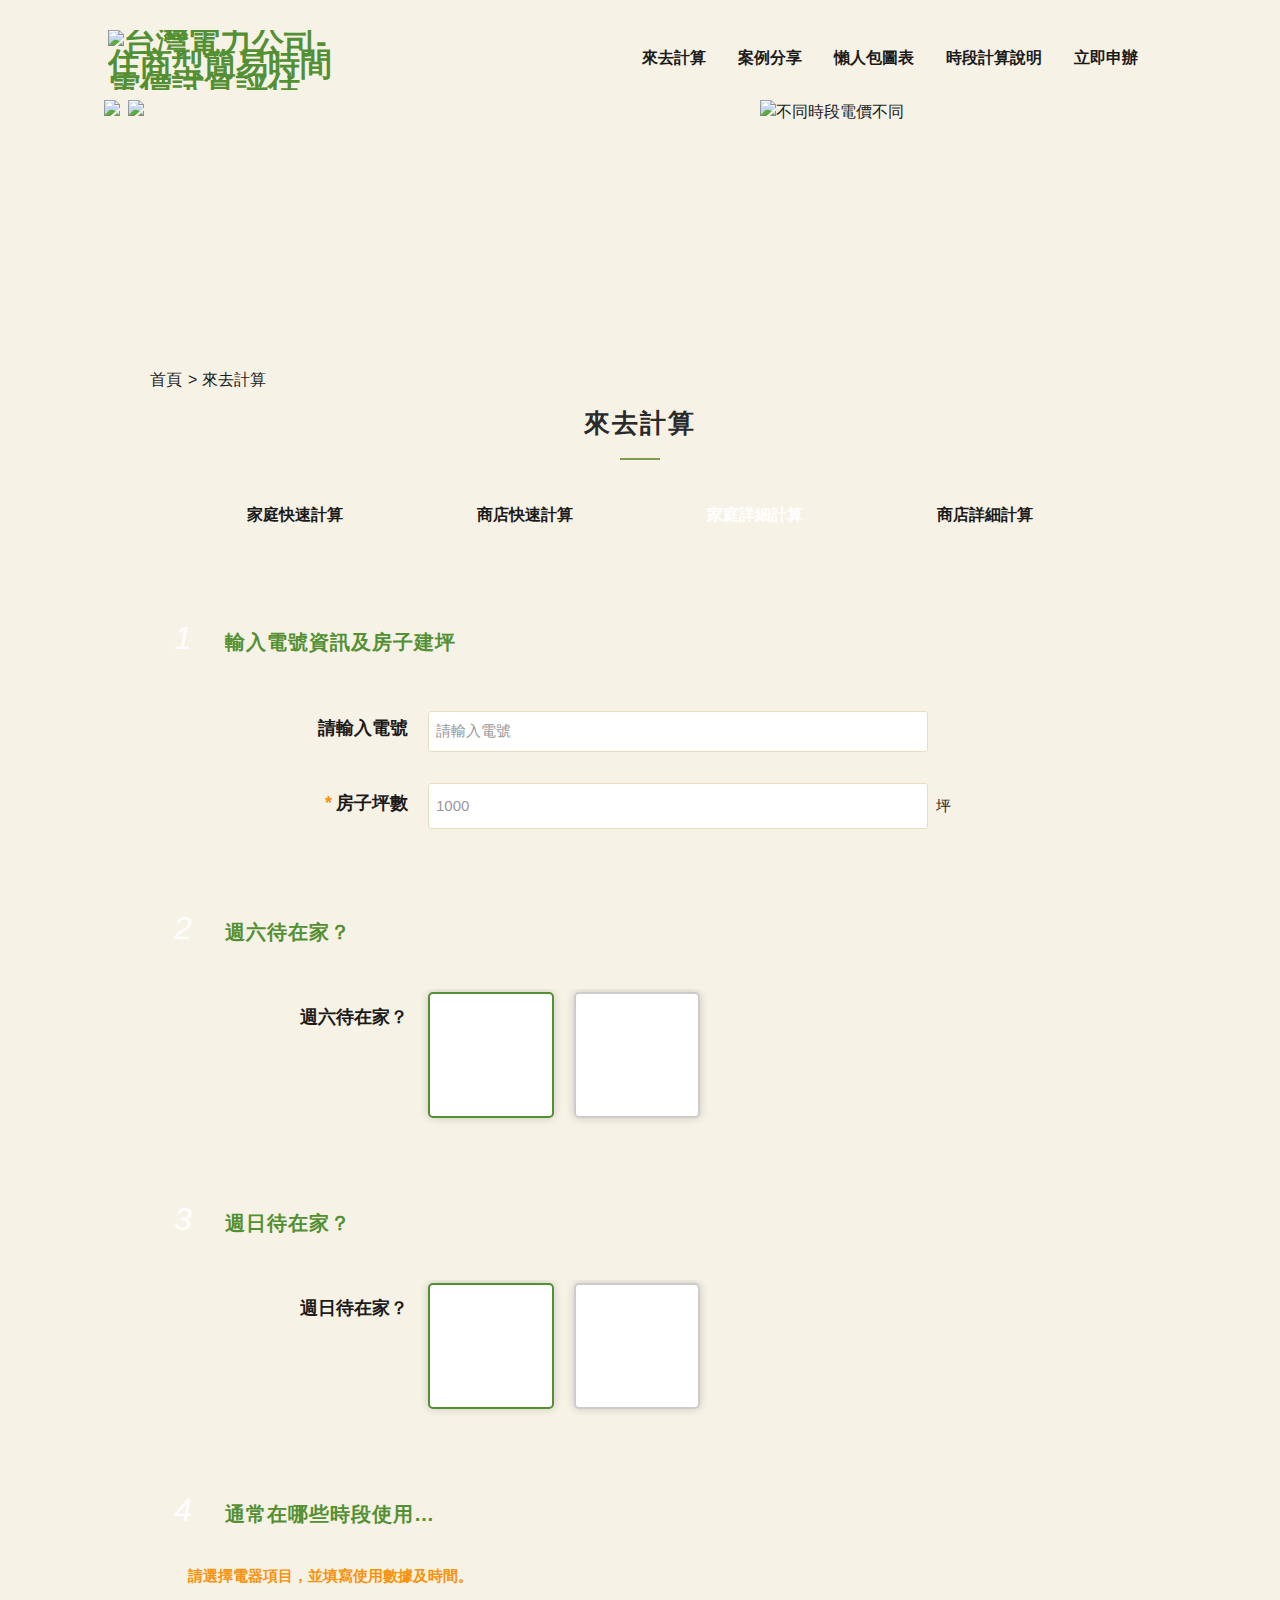
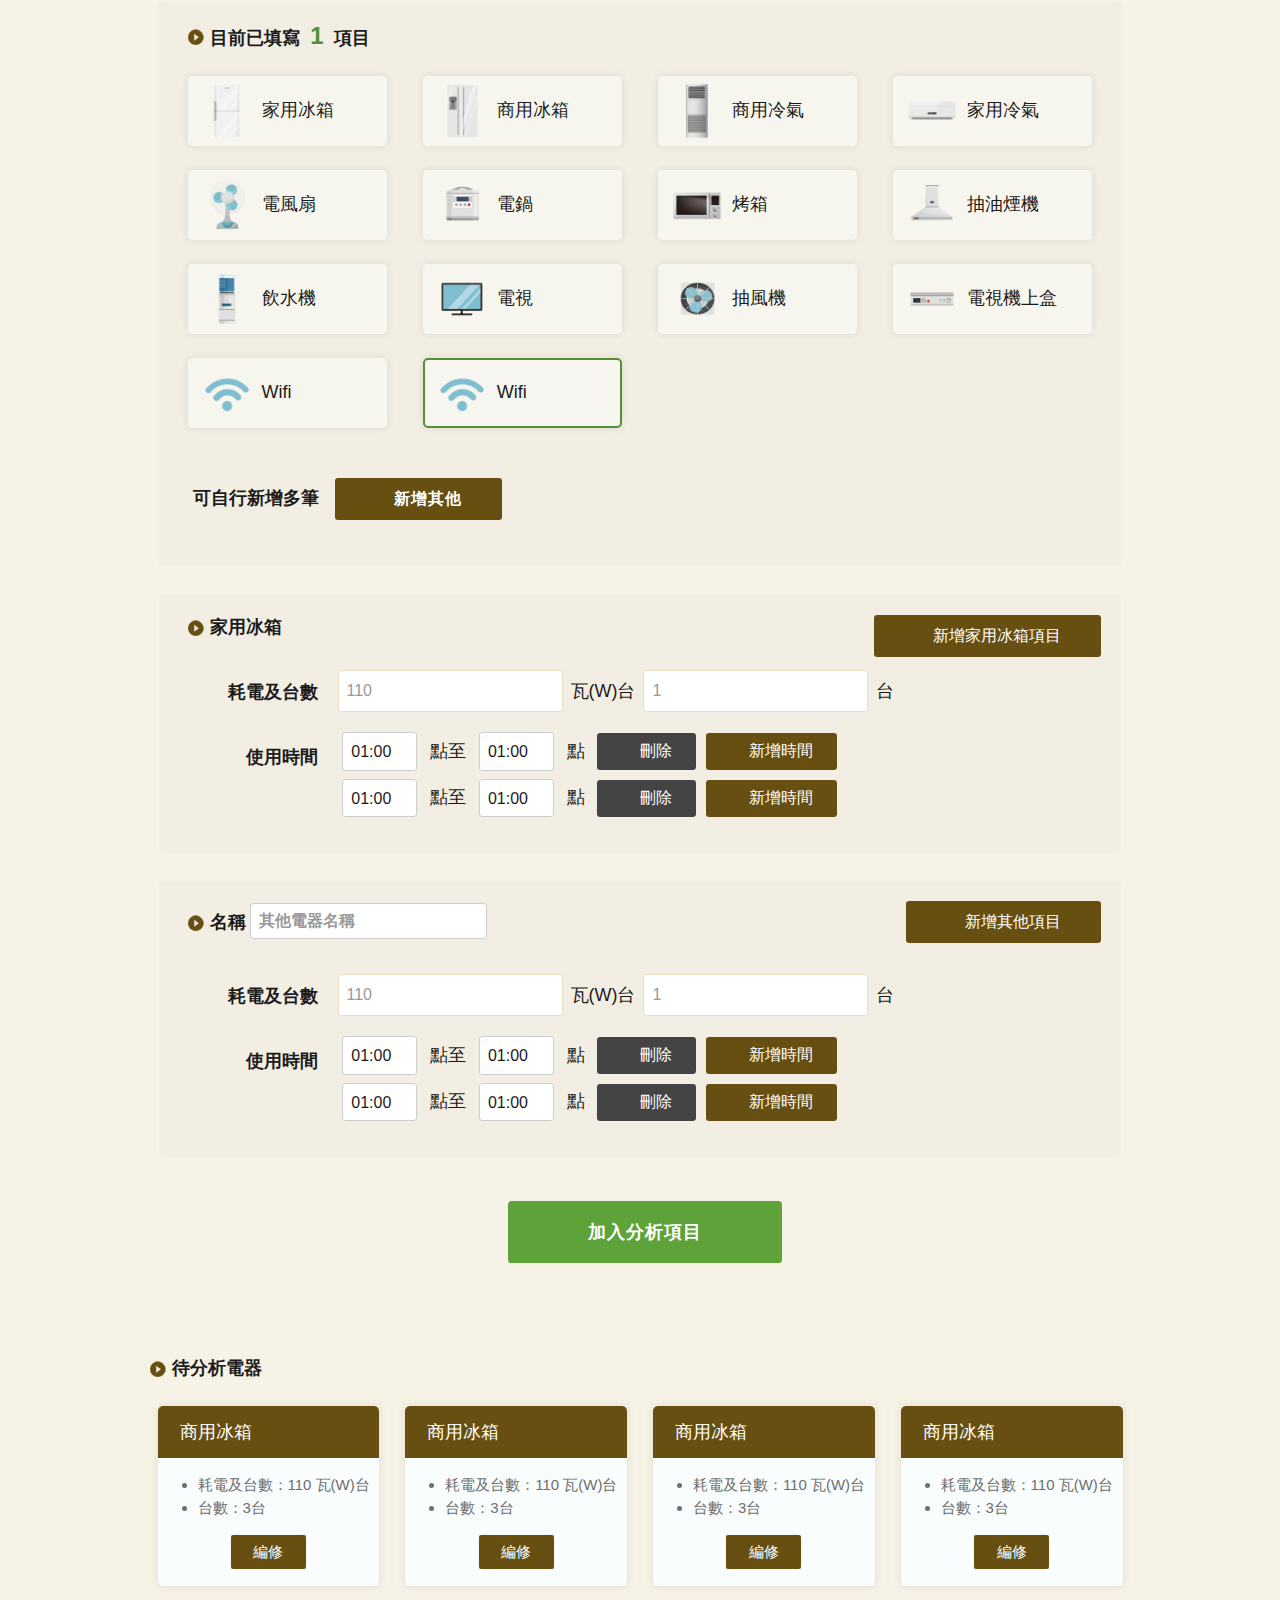
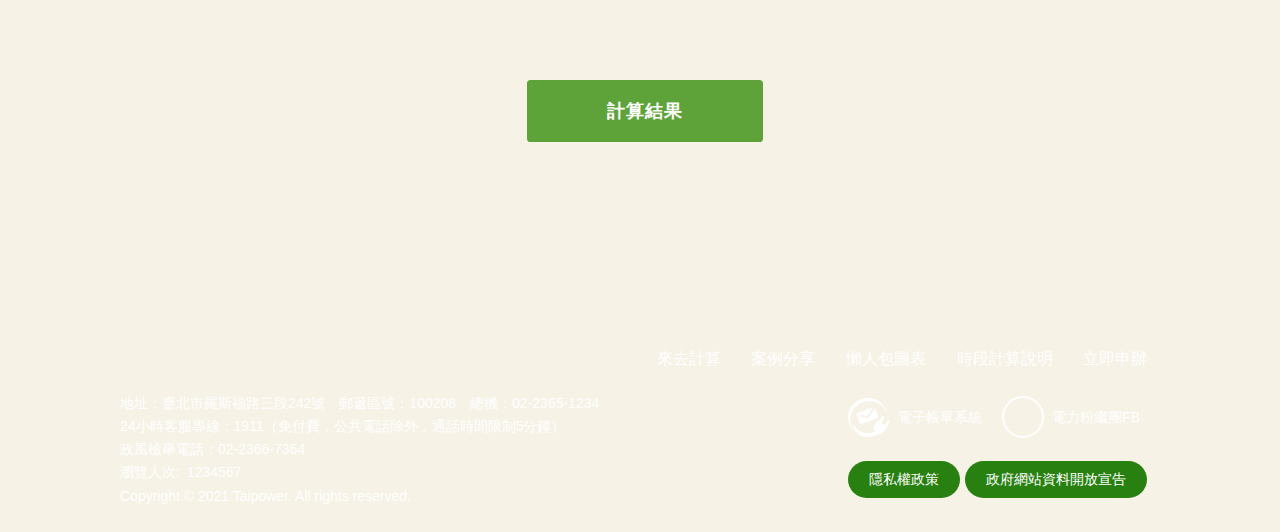
==== commit 0451296c: "1.footer 電子帳單系統連結onfocus時換圖 2.input type  增加number 3.電器列表 , 預設呈現前四個, 按個按鈕再呈現全部" ====
--- a/TOU_home_detail.htm
+++ b/TOU_home_detail.htm
@@ -112,13 +112,13 @@
                     <div class="form_grp">
                       <label for="username" class="form_title">請輸入電號</label>
                       <div class="form_content">
-                        <input name="" type="text" placeholder="請輸入電號">
+                        <input name="" type="number" placeholder="請輸入電號">
                       </div>
                     </div>
                     <div class="form_grp">
                       <label for="password" class="form_title"><abbr class="necessary" title="為必填(選)欄位,不能為空白。">*</abbr>房子坪數</label>
                       <div class="form_content">
-                        <input name="" type="text" placeholder="1000"><span>坪</span>
+                        <input name="" type="number" placeholder="1000"><span>坪</span>
                       </div>
                     </div>
                   </div>
@@ -257,7 +257,7 @@
                       <div class="form_grp">
                         <label for="username" class="form_title">耗電及台數</label>
                         <div class="form_content form_inline">
-                          <input name="" type="text" placeholder="110"> <label for="">瓦(W)台</label> <input name="" type="text" placeholder="1"><label for="">台</label>
+                          <input name="" type="number" placeholder="110"> <label for="">瓦(W)台</label> <input name="" type="number" placeholder="1"><label for="">台</label>
                         </div>
                       </div>
                       <div class="form_grp">
@@ -384,7 +384,7 @@
                       <div class="form_grp">
                         <label for="username" class="form_title">耗電及台數</label>
                         <div class="form_content form_inline">
-                          <input name="" type="text" placeholder="110"> <label for="">瓦(W)台</label> <input name="" type="text" placeholder="1"><label for="">台</label>
+                          <input name="" type="number" placeholder="110"> <label for="">瓦(W)台</label> <input name="" type="number" placeholder="1"><label for="">台</label>
                         </div>
                       </div>
                       <div class="form_grp">
--- a/css/taipower.css
+++ b/css/taipower.css
@@ -1,2 +1,2 @@
-﻿html{font-family:sans-serif;-ms-text-size-adjust:100%;-webkit-text-size-adjust:100%}body{margin:0}article,aside,details,figcaption,figure,footer,header,hgroup,main,menu,nav,section,summary{display:block}audio,canvas,progress,video{display:inline-block;vertical-align:baseline}audio:not([controls]){display:none;height:0}[hidden],template{display:none}a{background-color:transparent}a:active,a:hover{outline:0}abbr[title]{border-bottom:1px dotted}b,strong{font-weight:bold}dfn{font-style:italic}h1{font-size:2em;margin:0.67em 0}mark{background:#ff0;color:#000}small{font-size:80%}sub,sup{font-size:75%;line-height:0;position:relative;vertical-align:baseline}sup{top:-0.5em}sub{bottom:-0.25em}img{border:0}svg:not(:root){overflow:hidden}figure{margin:1em 40px}hr{box-sizing:content-box;height:0}pre{overflow:auto}code,kbd,pre,samp{font-family:monospace, monospace;font-size:1em}button,input,optgroup,select,textarea{color:inherit;font:inherit;margin:0}button{overflow:visible}button,select{text-transform:none}button,html input[type="button"],input[type="reset"],input[type="submit"]{-webkit-appearance:button;cursor:pointer}button[disabled],html input[disabled]{cursor:default}button::-moz-focus-inner,input::-moz-focus-inner{border:0;padding:0}input{line-height:normal}input[type="checkbox"],input[type="radio"]{box-sizing:border-box;padding:0}input[type="number"]::-webkit-inner-spin-button,input[type="number"]::-webkit-outer-spin-button{height:auto}input[type="search"]{-webkit-appearance:textfield;box-sizing:content-box}input[type="search"]::-webkit-search-cancel-button,input[type="search"]::-webkit-search-decoration{-webkit-appearance:none}fieldset{border:1px solid #c0c0c0;margin:0 2px;padding:0.35em 0.625em 0.75em}legend{border:0;padding:0}textarea{overflow:auto}optgroup{font-weight:bold}table{border-collapse:collapse;border-spacing:0}td,th{padding:0}.row,.container,.divider,.divider-vertical,.tabSet,.header .navigation,.fatfooter,div.function,.pagination,.thumbnail .btn_grp,div.tag,.web_link,.publish_info,.sitemap,.slick-lightbox-slick-caption,.Syncing_slider{clear:both;zoom:1}.row:before,.container:before,.divider:before,.divider-vertical:before,.tabSet:before,.header .navigation:before,.fatfooter:before,div.function:before,.pagination:before,.thumbnail .btn_grp:before,div.tag:before,.web_link:before,.publish_info:before,.sitemap:before,.slick-lightbox-slick-caption:before,.Syncing_slider:before,.row:after,.container:after,.divider:after,.divider-vertical:after,.tabSet:after,.header .navigation:after,.fatfooter:after,div.function:after,.pagination:after,.thumbnail .btn_grp:after,div.tag:after,.web_link:after,.publish_info:after,.sitemap:after,.slick-lightbox-slick-caption:after,.Syncing_slider:after{content:"";display:table}.row:after,.container:after,.divider:after,.divider-vertical:after,.tabSet:after,.header .navigation:after,.fatfooter:after,div.function:after,.pagination:after,.thumbnail .btn_grp:after,div.tag:after,.web_link:after,.publish_info:after,.sitemap:after,.slick-lightbox-slick-caption:after,.Syncing_slider:after{clear:both}.flex-equal-2 .Flex-set,.flex-equal-3 .Flex-set,.flex-equal-4 .Flex-set,.flex-equal-5 .Flex-set,.flex-equal-5-3-1 .Flex-set,.flex-equal-6 .Flex-set,.flex-equal-6-4-2 .Flex-set,.flex-equal-6-3-1 .Flex-set,.flex-equal-6-2 .Flex-set,.flex-equal-7 .Flex-set,.flex-equal-8 .Flex-set,.flex-equal-8-6-4 .Flex-set,.flex-equal-8-5-3 .Flex-set,.flex-equal-8-5-2 .Flex-set,.flex-equal-9 .Flex-set,.flex-equal-9-6-3 .Flex-set,.flex-equal-9-5-4 .Flex-set,.flex-equal-9-4-2 .Flex-set,.flex-equal-10 .Flex-set,.flex-equal-11 .Flex-set,.flex-equal-12 .Flex-set,.flex-5 .Flex-set,.flex-6 .Flex-set,.flex-7 .Flex-set,.flex-8 .Flex-set,.flex-9 .Flex-set,.flex-10 .Flex-set,.flex-11 .Flex-set,.flex-3-3 .Flex-set,.flex-4-4 .Flex-set,.flex-5-5 .Flex-set,.flex-5-7 .Flex-set,.flex-6-6 .Flex-set,.flex-8-4 .Flex-set,.flex-4-8 .Flex-set,.flex-4-4-4 .Flex-set,.flex-3-3-3-3 .Flex-set,.flex-equal-TT .Flex-set,.flex-equal-TT-11 .Flex-set,.flex-equal-TT-10 .Flex-set,.flex-equal-TT-9 .Flex-set,.flex-equal-TT-8 .Flex-set,.flex-equal-TT-7 .Flex-set,.flex-equal-TT-6 .Flex-set,.flex-equal-TT-5 .Flex-set,.flex-equal-TT-4 .Flex-set,.flex-equal-TT-3 .Flex-set,.flex-equal-TT-2 .Flex-set{box-sizing:border-box;display:flex;flex-flow:row wrap;justify-content:space-between}.row{margin-left:-15px;margin-right:-15px}.row>div{box-sizing:border-box}.container{position:relative;margin-right:auto;margin-left:auto;padding-left:15px;padding-right:15px}html{font-size:100%;line-height:1em}.vertical_rhythm{background-image:url('[data-uri]');background-size:100%;background-image:-webkit-gradient(linear, 50% 100%, 50% 0%, color-stop(5%, rgba(187,187,187,0.4)),color-stop(5%, rgba(187,187,187,0)));background-image:-moz-linear-gradient(bottom, rgba(187,187,187,0.4) 5%,rgba(187,187,187,0) 5%);background-image:-webkit-linear-gradient(bottom, rgba(187,187,187,0.4) 5%,rgba(187,187,187,0) 5%);background-image:linear-gradient(to top, rgba(187,187,187,0.4) 5%,rgba(187,187,187,0) 5%);-moz-background-size:100% 2em;-o-background-size:100% 2em;-webkit-background-size:100% 2em;background-size:100% 2em;background-position:left top}.vertical_rhythm img{float:left;margin:0 16px 0 0}.cp{font-size:1em;line-height:2em}.cp h1{font-size:2em;line-height:1.5em;padding-top:0em;margin-bottom:.5em}.cp h2{font-size:1.5em;line-height:1.33333em;padding-top:0em;margin-bottom:0em}.cp h3{font-size:1.25em;line-height:1.6em;padding-top:0em;margin-bottom:0em}.cp h4{font-size:1.25em;line-height:1.6em;padding-top:0em;margin-bottom:0em}.cp h5{font-size:1.25em;line-height:1.6em;margin-top:0em;margin-bottom:0em}.cp h6{font-size:1em;line-height:2em;margin-top:0em;margin-bottom:0em}.cp p{font-size:1em;line-height:2em;margin-top:0em;margin-bottom:2em}.cp ul,.cp ol{font-size:1em;line-height:2em;margin-top:0em;margin-bottom:2em}.cp dd,.cp th,.cp td figure{font-size:1em;line-height:2em}.cp blockquote{background:#f2f2f2;font-style:normal;display:block;font-size:1em;line-height:2em;border-left:5px solid #539033;padding:32px;box-sizing:border-box;margin-left:.5em;margin-right:.5em;margin-top:0em;margin-bottom:2em}.cp img{max-width:100%}@media screen and (max-width: 767px){.cp img{max-width:100%;width:auto;clear:both}}body{font-size:1em;font-weight:normal;color:#1c1b1a;line-height:1.45em;font-family:Lato,"PingFang TC","Helvetica Neue",Helvetica,微軟正黑體,Arial,sans-serif;-webkit-text-size-adjust:none}a{color:#539033;text-decoration:none}a:hover,a:focus{color:#69b640;cursor:pointer}kbd{background:#FFF;border-radius:.2em;color:#555;font-weight:bold;display:inline-block;padding:.1em .6em;font-size:.938em;font-family:sans-serif;margin-right:.4em;margin-bottom:.1em;vertical-align:middle;border-top:1px solid #BBB;border-bottom:3px solid #BBB;border-left:2px solid #BBB;border-right:2px solid #BBB}kbd ~ kbd{margin-left:.4em}kbd kbd{border:none}.demosection{padding:0em 0 3em;text-align:center}.demosection [class^="col"]{border:1px solid #21baff;background:#baeaff;min-height:200px;color:#86817c;text-align:center;line-height:200px;font-size:1.5em;font-weight:bold;box-sizing:border-box}.demosection+.demosection{padding-top:2em}.demosection+.bg{background:#bfe2ad}.demosection.full .container{max-width:100% !important}.tt{color:#222}.full .container{max-width:100% !important}.col-6-6 .col{float:left;width:100%}@media (min-width: 768px){.col-6-6 .col{float:left;width:50%}}@media (min-width: 1025px){.col-6-6 .col{float:left;width:50%}}@media (min-width: 1400px){.col-6-6 .col{float:left;width:50%}}.col-4-4-4 .col{float:left;width:100%}@media (min-width: 768px){.col-4-4-4 .col{float:left;width:33.33333%}}@media (min-width: 1025px){.col-4-4-4 .col{float:left;width:33.33333%}}@media (min-width: 1400px){.col-4-4-4 .col{float:left;width:33.33333%}}.col-3-3-3-3 .col{float:left;width:100%}@media (min-width: 768px){.col-3-3-3-3 .col{float:left;width:50%}}@media (min-width: 1025px){.col-3-3-3-3 .col{float:left;width:25%}}@media (min-width: 1400px){.col-3-3-3-3 .col{float:left;width:25%}}.col-8-4 .col{float:left;width:100%}@media (min-width: 768px){.col-8-4 .col{float:left;width:66.66667%}}@media (min-width: 1025px){.col-8-4 .col{float:left;width:66.66667%}}@media (min-width: 1400px){.col-8-4 .col{float:left;width:66.66667%}}.col-8-4 .col:nth-child(2n){float:left;width:100%}@media (min-width: 768px){.col-8-4 .col:nth-child(2n){float:left;width:33.33333%}}@media (min-width: 1025px){.col-8-4 .col:nth-child(2n){float:left;width:33.33333%}}@media (min-width: 1400px){.col-8-4 .col:nth-child(2n){float:left;width:33.33333%}}.col-4-8 .col{float:left;width:100%}@media (min-width: 768px){.col-4-8 .col{float:left;width:33.33333%}}@media (min-width: 1025px){.col-4-8 .col{float:left;width:33.33333%}}@media (min-width: 1400px){.col-4-8 .col{float:left;width:33.33333%}}.col-4-8 .col:nth-child(2n){float:left;width:100%}@media (min-width: 768px){.col-4-8 .col:nth-child(2n){float:left;width:66.66667%}}@media (min-width: 1025px){.col-4-8 .col:nth-child(2n){float:left;width:66.66667%}}@media (min-width: 1400px){.col-4-8 .col:nth-child(2n){float:left;width:66.66667%}}.col-2-2-2-2-2-2 .col{float:left;width:50%}@media (min-width: 768px){.col-2-2-2-2-2-2 .col{float:left;width:16.66667%}}@media (min-width: 1025px){.col-2-2-2-2-2-2 .col{float:left;width:16.66667%}}@media (min-width: 1400px){.col-2-2-2-2-2-2 .col{float:left;width:16.66667%}}.cssname .news{float:left;width:100%}@media (min-width: 768px){.cssname .news{float:left;width:66.66667%}}@media (min-width: 1025px){.cssname .news{float:left;width:66.66667%}}@media (min-width: 1400px){.cssname .news{float:left;width:66.66667%}}.cssname .video{float:left;width:100%}@media (min-width: 768px){.cssname .video{float:left;width:33.33333%}}@media (min-width: 1025px){.cssname .video{float:left;width:33.33333%}}@media (min-width: 1400px){.cssname .video{float:left;width:33.33333%}}.col-3-6-3 .col{float:left;width:100%}@media (min-width: 768px){.col-3-6-3 .col{float:left;width:25%}}@media (min-width: 1025px){.col-3-6-3 .col{float:left;width:25%}}@media (min-width: 1400px){.col-3-6-3 .col{float:left;width:25%}}.col-3-6-3 .col:nth-child(2){float:left;width:100%}@media (min-width: 768px){.col-3-6-3 .col:nth-child(2){float:left;width:50%}}@media (min-width: 1025px){.col-3-6-3 .col:nth-child(2){float:left;width:50%}}@media (min-width: 1400px){.col-3-6-3 .col:nth-child(2){float:left;width:50%}}.col-5 .col{float:left;width:100%}@media (min-width: 768px){.col-5 .col{float:left;width:16.66667%}}@media (min-width: 1025px){.col-5 .col{float:left;width:16.66667%}}@media (min-width: 1400px){.col-5 .col{float:left;width:16.66667%}}.col-5 .col:first-child{margin-left:0%}@media (min-width: 768px){.col-5 .col:first-child{margin-left:8.33333%}}@media (min-width: 1025px){.col-5 .col:first-child{margin-left:8.33333%}}@media (min-width: 1400px){.col-5 .col:first-child{margin-left:8.33333%}}.flex-equal-2,.flex-equal-3,.flex-equal-4,.flex-equal-5,.flex-equal-5-3-1,.flex-equal-6,.flex-equal-6-4-2,.flex-equal-6-3-1,.flex-equal-6-2,.flex-equal-7,.flex-equal-8,.flex-equal-8-6-4,.flex-equal-8-5-3,.flex-equal-8-5-2,.flex-equal-9,.flex-equal-9-6-3,.flex-equal-9-5-4,.flex-equal-9-4-2,.flex-equal-10,.flex-equal-11,.flex-equal-12,.flex-5,.flex-6,.flex-7,.flex-8,.flex-9,.flex-10,.flex-11,.flex-3-3,.flex-4-4,.flex-5-5,.flex-5-7,.flex-6-6,.flex-8-4,.flex-4-8,.flex-4-4-4,.flex-3-3-3-3,.flex-equal-TT,.flex-equal-TT-11,.flex-equal-TT-10,.flex-equal-TT-9,.flex-equal-TT-8,.flex-equal-TT-7,.flex-equal-TT-6,.flex-equal-TT-5,.flex-equal-TT-4,.flex-equal-TT-3,.flex-equal-TT-2{margin:1em 0}.flex-equal-2 h2,.flex-equal-3 h2,.flex-equal-4 h2,.flex-equal-5 h2,.flex-equal-5-3-1 h2,.flex-equal-6 h2,.flex-equal-6-4-2 h2,.flex-equal-6-3-1 h2,.flex-equal-6-2 h2,.flex-equal-7 h2,.flex-equal-8 h2,.flex-equal-8-6-4 h2,.flex-equal-8-5-3 h2,.flex-equal-8-5-2 h2,.flex-equal-9 h2,.flex-equal-9-6-3 h2,.flex-equal-9-5-4 h2,.flex-equal-9-4-2 h2,.flex-equal-10 h2,.flex-equal-11 h2,.flex-equal-12 h2,.flex-5 h2,.flex-6 h2,.flex-7 h2,.flex-8 h2,.flex-9 h2,.flex-10 h2,.flex-11 h2,.flex-3-3 h2,.flex-4-4 h2,.flex-5-5 h2,.flex-5-7 h2,.flex-6-6 h2,.flex-8-4 h2,.flex-4-8 h2,.flex-4-4-4 h2,.flex-3-3-3-3 h2,.flex-equal-TT h2,.flex-equal-TT-11 h2,.flex-equal-TT-10 h2,.flex-equal-TT-9 h2,.flex-equal-TT-8 h2,.flex-equal-TT-7 h2,.flex-equal-TT-6 h2,.flex-equal-TT-5 h2,.flex-equal-TT-4 h2,.flex-equal-TT-3 h2,.flex-equal-TT-2 h2{text-align:center}.flex-equal-2 .Flex-set,.flex-equal-3 .Flex-set,.flex-equal-4 .Flex-set,.flex-equal-5 .Flex-set,.flex-equal-5-3-1 .Flex-set,.flex-equal-6 .Flex-set,.flex-equal-6-4-2 .Flex-set,.flex-equal-6-3-1 .Flex-set,.flex-equal-6-2 .Flex-set,.flex-equal-7 .Flex-set,.flex-equal-8 .Flex-set,.flex-equal-8-6-4 .Flex-set,.flex-equal-8-5-3 .Flex-set,.flex-equal-8-5-2 .Flex-set,.flex-equal-9 .Flex-set,.flex-equal-9-6-3 .Flex-set,.flex-equal-9-5-4 .Flex-set,.flex-equal-9-4-2 .Flex-set,.flex-equal-10 .Flex-set,.flex-equal-11 .Flex-set,.flex-equal-12 .Flex-set,.flex-5 .Flex-set,.flex-6 .Flex-set,.flex-7 .Flex-set,.flex-8 .Flex-set,.flex-9 .Flex-set,.flex-10 .Flex-set,.flex-11 .Flex-set,.flex-3-3 .Flex-set,.flex-4-4 .Flex-set,.flex-5-5 .Flex-set,.flex-5-7 .Flex-set,.flex-6-6 .Flex-set,.flex-8-4 .Flex-set,.flex-4-8 .Flex-set,.flex-4-4-4 .Flex-set,.flex-3-3-3-3 .Flex-set,.flex-equal-TT .Flex-set,.flex-equal-TT-11 .Flex-set,.flex-equal-TT-10 .Flex-set,.flex-equal-TT-9 .Flex-set,.flex-equal-TT-8 .Flex-set,.flex-equal-TT-7 .Flex-set,.flex-equal-TT-6 .Flex-set,.flex-equal-TT-5 .Flex-set,.flex-equal-TT-4 .Flex-set,.flex-equal-TT-3 .Flex-set,.flex-equal-TT-2 .Flex-set{background:#eee}.flex-equal-2 .Flex-set .col p,.flex-equal-3 .Flex-set .col p,.flex-equal-4 .Flex-set .col p,.flex-equal-5 .Flex-set .col p,.flex-equal-5-3-1 .Flex-set .col p,.flex-equal-6 .Flex-set .col p,.flex-equal-6-4-2 .Flex-set .col p,.flex-equal-6-3-1 .Flex-set .col p,.flex-equal-6-2 .Flex-set .col p,.flex-equal-7 .Flex-set .col p,.flex-equal-8 .Flex-set .col p,.flex-equal-8-6-4 .Flex-set .col p,.flex-equal-8-5-3 .Flex-set .col p,.flex-equal-8-5-2 .Flex-set .col p,.flex-equal-9 .Flex-set .col p,.flex-equal-9-6-3 .Flex-set .col p,.flex-equal-9-5-4 .Flex-set .col p,.flex-equal-9-4-2 .Flex-set .col p,.flex-equal-10 .Flex-set .col p,.flex-equal-11 .Flex-set .col p,.flex-equal-12 .Flex-set .col p,.flex-5 .Flex-set .col p,.flex-6 .Flex-set .col p,.flex-7 .Flex-set .col p,.flex-8 .Flex-set .col p,.flex-9 .Flex-set .col p,.flex-10 .Flex-set .col p,.flex-11 .Flex-set .col p,.flex-3-3 .Flex-set .col p,.flex-4-4 .Flex-set .col p,.flex-5-5 .Flex-set .col p,.flex-5-7 .Flex-set .col p,.flex-6-6 .Flex-set .col p,.flex-8-4 .Flex-set .col p,.flex-4-8 .Flex-set .col p,.flex-4-4-4 .Flex-set .col p,.flex-3-3-3-3 .Flex-set .col p,.flex-equal-TT .Flex-set .col p,.flex-equal-TT-11 .Flex-set .col p,.flex-equal-TT-10 .Flex-set .col p,.flex-equal-TT-9 .Flex-set .col p,.flex-equal-TT-8 .Flex-set .col p,.flex-equal-TT-7 .Flex-set .col p,.flex-equal-TT-6 .Flex-set .col p,.flex-equal-TT-5 .Flex-set .col p,.flex-equal-TT-4 .Flex-set .col p,.flex-equal-TT-3 .Flex-set .col p,.flex-equal-TT-2 .Flex-set .col p{color:rgba(255,255,255,0.5)}.flex-equal-2 .Flex-set .left,.flex-equal-3 .Flex-set .left,.flex-equal-4 .Flex-set .left,.flex-equal-5 .Flex-set .left,.flex-equal-5-3-1 .Flex-set .left,.flex-equal-6 .Flex-set .left,.flex-equal-6-4-2 .Flex-set .left,.flex-equal-6-3-1 .Flex-set .left,.flex-equal-6-2 .Flex-set .left,.flex-equal-7 .Flex-set .left,.flex-equal-8 .Flex-set .left,.flex-equal-8-6-4 .Flex-set .left,.flex-equal-8-5-3 .Flex-set .left,.flex-equal-8-5-2 .Flex-set .left,.flex-equal-9 .Flex-set .left,.flex-equal-9-6-3 .Flex-set .left,.flex-equal-9-5-4 .Flex-set .left,.flex-equal-9-4-2 .Flex-set .left,.flex-equal-10 .Flex-set .left,.flex-equal-11 .Flex-set .left,.flex-equal-12 .Flex-set .left,.flex-5 .Flex-set .left,.flex-6 .Flex-set .left,.flex-7 .Flex-set .left,.flex-8 .Flex-set .left,.flex-9 .Flex-set .left,.flex-10 .Flex-set .left,.flex-11 .Flex-set .left,.flex-3-3 .Flex-set .left,.flex-4-4 .Flex-set .left,.flex-5-5 .Flex-set .left,.flex-5-7 .Flex-set .left,.flex-6-6 .Flex-set .left,.flex-8-4 .Flex-set .left,.flex-4-8 .Flex-set .left,.flex-4-4-4 .Flex-set .left,.flex-3-3-3-3 .Flex-set .left,.flex-equal-TT .Flex-set .left,.flex-equal-TT-11 .Flex-set .left,.flex-equal-TT-10 .Flex-set .left,.flex-equal-TT-9 .Flex-set .left,.flex-equal-TT-8 .Flex-set .left,.flex-equal-TT-7 .Flex-set .left,.flex-equal-TT-6 .Flex-set .left,.flex-equal-TT-5 .Flex-set .left,.flex-equal-TT-4 .Flex-set .left,.flex-equal-TT-3 .Flex-set .left,.flex-equal-TT-2 .Flex-set .left{flex-basis:calc(100% / 12 * 5 - 2px);max-width:calc(100% / 12 * 5 - 2px);padding:0 calc(40px/2);background:#00bcd4;color:#fff}.flex-equal-2 .Flex-set .right,.flex-equal-3 .Flex-set .right,.flex-equal-4 .Flex-set .right,.flex-equal-5 .Flex-set .right,.flex-equal-5-3-1 .Flex-set .right,.flex-equal-6 .Flex-set .right,.flex-equal-6-4-2 .Flex-set .right,.flex-equal-6-3-1 .Flex-set .right,.flex-equal-6-2 .Flex-set .right,.flex-equal-7 .Flex-set .right,.flex-equal-8 .Flex-set .right,.flex-equal-8-6-4 .Flex-set .right,.flex-equal-8-5-3 .Flex-set .right,.flex-equal-8-5-2 .Flex-set .right,.flex-equal-9 .Flex-set .right,.flex-equal-9-6-3 .Flex-set .right,.flex-equal-9-5-4 .Flex-set .right,.flex-equal-9-4-2 .Flex-set .right,.flex-equal-10 .Flex-set .right,.flex-equal-11 .Flex-set .right,.flex-equal-12 .Flex-set .right,.flex-5 .Flex-set .right,.flex-6 .Flex-set .right,.flex-7 .Flex-set .right,.flex-8 .Flex-set .right,.flex-9 .Flex-set .right,.flex-10 .Flex-set .right,.flex-11 .Flex-set .right,.flex-3-3 .Flex-set .right,.flex-4-4 .Flex-set .right,.flex-5-5 .Flex-set .right,.flex-5-7 .Flex-set .right,.flex-6-6 .Flex-set .right,.flex-8-4 .Flex-set .right,.flex-4-8 .Flex-set .right,.flex-4-4-4 .Flex-set .right,.flex-3-3-3-3 .Flex-set .right,.flex-equal-TT .Flex-set .right,.flex-equal-TT-11 .Flex-set .right,.flex-equal-TT-10 .Flex-set .right,.flex-equal-TT-9 .Flex-set .right,.flex-equal-TT-8 .Flex-set .right,.flex-equal-TT-7 .Flex-set .right,.flex-equal-TT-6 .Flex-set .right,.flex-equal-TT-5 .Flex-set .right,.flex-equal-TT-4 .Flex-set .right,.flex-equal-TT-3 .Flex-set .right,.flex-equal-TT-2 .Flex-set .right{flex-basis:calc(100% / 12 * 7 - 10px);max-width:calc(100% / 12 * 7 - 10px);padding:0 calc(120px/2);background:deeppink;color:#fff}.flex-equal-2 .Flex-set .col{flex-basis:calc(100% / 2 - 4px);max-width:calc(100% / 2 - 4px);padding:0 calc(30px/2);background:#485b8a;color:#fff;margin:4px 0}.flex-equal-2 .Flex-set .col:last-child:nth-child(12n-1){margin-right:0 !important}.flex-equal-2 .Flex-set .col:last-child:nth-child(12n-2){margin-right:0 !important}.flex-equal-2 .Flex-set .col:last-child:nth-child(12n-3){margin-right:0 !important}.flex-equal-2 .Flex-set .col:last-child:nth-child(12n-4){margin-right:0 !important}.flex-equal-2 .Flex-set .col:last-child:nth-child(12n-5){margin-right:0 !important}.flex-equal-2 .Flex-set .col:last-child:nth-child(12n-6){margin-right:0 !important}.flex-equal-2 .Flex-set .col:last-child:nth-child(12n-7){margin-right:0 !important}.flex-equal-2 .Flex-set .col:last-child:nth-child(12n-8){margin-right:0 !important}.flex-equal-2 .Flex-set .col:last-child:nth-child(12n-9){margin-right:0 !important}.flex-equal-2 .Flex-set .col:last-child:nth-child(12n-10){margin-right:0 !important}.flex-equal-2 .Flex-set .col:last-child:nth-child(12n-11){margin-right:0 !important}.flex-equal-2 .Flex-set .col:last-child:nth-child(12n-12){margin-right:0 !important}@media screen and (max-width: 1024px){.flex-equal-2 .Flex-set{position:relative;min-height:1px;padding-left:15px;padding-right:15px;box-sizing:border-box}.flex-equal-2 .Flex-set .col{flex-basis:calc(100% / 1 - 0px);max-width:calc(100% / 1 - 0px);padding:0 calc(16px/2)}.flex-equal-2 .Flex-set .col:last-child{margin-right:0 !important}}.flex-equal-3 .Flex-set{flex-flow:row wrap}.flex-equal-3 .Flex-set .col{flex-basis:calc(100% / 3 - 10px);max-width:calc(100% / 3 - 10px);padding:0 calc(20px/2);background:#af2333;color:#fff;margin:4px 0}.flex-equal-3 .Flex-set .col:last-child:nth-child(3n){margin-right:0 !important}.flex-equal-3 .Flex-set .col:last-child:nth-child(3n-1){margin-right:calc( (100% / 3 - 10px)*1 + (10px*3)*1 / (3 - 1) )}.flex-equal-3 .Flex-set .col:last-child:nth-child(3n){margin-right:0 !important}.flex-equal-3 .Flex-set .col:last-child:nth-child(3n-2){margin-right:calc( (100% / 3 - 10px)*2 + (10px*3)*2 / (3 - 1) )}.flex-equal-3 .Flex-set .thumbnail{flex-basis:calc(100% / 3 - 10px);max-width:calc(100% / 3 - 10px);padding:0 calc(0px/2);background:#fff;color:#222;margin-top:.5em;margin-bottom:.5em}.flex-equal-3 .Flex-set .thumbnail:last-child:nth-child(3n){margin-right:0 !important}.flex-equal-3 .Flex-set .thumbnail:last-child:nth-child(3n-1){margin-right:calc( (100% / 3 - 10px)*1 + (10px*3)*1 / (3 - 1) )}.flex-equal-3 .Flex-set .thumbnail:last-child:nth-child(3n){margin-right:0 !important}.flex-equal-3 .Flex-set .thumbnail:last-child:nth-child(3n-2){margin-right:calc( (100% / 3 - 10px)*2 + (10px*3)*2 / (3 - 1) )}@media screen and (max-width: 1024px){.flex-equal-3 .Flex-set{position:relative;min-height:1px;padding-left:1em;padding-right:1em;box-sizing:border-box}.flex-equal-3 .Flex-set .col{flex-basis:calc(100% / 2 - 10px);max-width:calc(100% / 2 - 10px);padding:0 calc(0px/2)}.flex-equal-3 .Flex-set .col:last-child:nth-child(12n-1){margin-right:0 !important}.flex-equal-3 .Flex-set .col:last-child:nth-child(12n-2){margin-right:0 !important}.flex-equal-3 .Flex-set .col:last-child:nth-child(12n-3){margin-right:0 !important}.flex-equal-3 .Flex-set .col:last-child:nth-child(12n-4){margin-right:0 !important}.flex-equal-3 .Flex-set .col:last-child:nth-child(12n-5){margin-right:0 !important}.flex-equal-3 .Flex-set .col:last-child:nth-child(12n-6){margin-right:0 !important}.flex-equal-3 .Flex-set .col:last-child:nth-child(12n-7){margin-right:0 !important}.flex-equal-3 .Flex-set .col:last-child:nth-child(12n-8){margin-right:0 !important}.flex-equal-3 .Flex-set .col:last-child:nth-child(12n-9){margin-right:0 !important}.flex-equal-3 .Flex-set .col:last-child:nth-child(12n-10){margin-right:0 !important}.flex-equal-3 .Flex-set .col:last-child:nth-child(12n-11){margin-right:0 !important}.flex-equal-3 .Flex-set .col:last-child:nth-child(12n-12){margin-right:0 !important}.flex-equal-3 .Flex-set .col:nth-child(3n-2){border:dashed 8px #222}.flex-equal-3 .Flex-set .thumbnail{flex-basis:calc(100% / 2 - 1%);max-width:calc(100% / 2 - 1%);padding:0 calc(0px/2)}.flex-equal-3 .Flex-set .thumbnail:last-child:nth-child(12n-1){margin-right:0 !important}.flex-equal-3 .Flex-set .thumbnail:last-child:nth-child(12n-2){margin-right:0 !important}.flex-equal-3 .Flex-set .thumbnail:last-child:nth-child(12n-3){margin-right:0 !important}.flex-equal-3 .Flex-set .thumbnail:last-child:nth-child(12n-4){margin-right:0 !important}.flex-equal-3 .Flex-set .thumbnail:last-child:nth-child(12n-5){margin-right:0 !important}.flex-equal-3 .Flex-set .thumbnail:last-child:nth-child(12n-6){margin-right:0 !important}.flex-equal-3 .Flex-set .thumbnail:last-child:nth-child(12n-7){margin-right:0 !important}.flex-equal-3 .Flex-set .thumbnail:last-child:nth-child(12n-8){margin-right:0 !important}.flex-equal-3 .Flex-set .thumbnail:last-child:nth-child(12n-9){margin-right:0 !important}.flex-equal-3 .Flex-set .thumbnail:last-child:nth-child(12n-10){margin-right:0 !important}.flex-equal-3 .Flex-set .thumbnail:last-child:nth-child(12n-11){margin-right:0 !important}.flex-equal-3 .Flex-set .thumbnail:last-child:nth-child(12n-12){margin-right:0 !important}}@media screen and (max-width: 767px){.flex-equal-3 .Flex-set{position:relative;min-height:1px;padding-left:15px;padding-right:15px;box-sizing:border-box}.flex-equal-3 .Flex-set .col{flex-basis:calc(100% / 1 - 0px);max-width:calc(100% / 1 - 0px);padding:0 calc(10px/2)}.flex-equal-3 .Flex-set .col:last-child{margin-right:0 !important}.flex-equal-3 .Flex-set .thumbnail{flex-basis:calc(100% / 1 - 10px);max-width:calc(100% / 1 - 10px);padding:0 calc(10px/2)}.flex-equal-3 .Flex-set .thumbnail:last-child{margin-right:0 !important}}.flex-equal-4 .Flex-set{flex-flow:row wrap}.flex-equal-4 .Flex-set .col{flex-basis:calc(100% / 4 - 10px);max-width:calc(100% / 4 - 10px);padding:0 calc(30px/2);background:#795548;color:#fff;margin:4px 0}.flex-equal-4 .Flex-set .col:last-child:nth-child(4n){margin-right:0 !important}.flex-equal-4 .Flex-set .col:last-child:nth-child(4n-1){margin-right:calc( (100% / 4 - 10px)*1 + (10px*4)*1 / (4 - 1) )}.flex-equal-4 .Flex-set .col:last-child:nth-child(4n){margin-right:0 !important}.flex-equal-4 .Flex-set .col:last-child:nth-child(4n-2){margin-right:calc( (100% / 4 - 10px)*2 + (10px*4)*2 / (4 - 1) )}.flex-equal-4 .Flex-set .col:last-child:nth-child(4n){margin-right:0 !important}.flex-equal-4 .Flex-set .col:last-child:nth-child(4n-3){margin-right:calc( (100% / 4 - 10px)*3 + (10px*4)*3 / (4 - 1) )}@media screen and (max-width: 1024px){.flex-equal-4 .Flex-set .col{flex-basis:calc(100% / 3 - 6px);max-width:calc(100% / 3 - 6px);padding:0 calc(1em/2)}.flex-equal-4 .Flex-set .col:last-child:nth-child(3n){margin-right:0 !important}.flex-equal-4 .Flex-set .col:last-child:nth-child(3n-1){margin-right:calc( (100% / 3 - 6px)*1 + (6px*3)*1 / (3 - 1) )}.flex-equal-4 .Flex-set .col:last-child:nth-child(3n){margin-right:0 !important}.flex-equal-4 .Flex-set .col:last-child:nth-child(3n-2){margin-right:calc( (100% / 3 - 6px)*2 + (6px*3)*2 / (3 - 1) )}}@media screen and (max-width: 767px){.flex-equal-4 .Flex-set{position:relative;min-height:1px;padding-left:15px;padding-right:15px;box-sizing:border-box}.flex-equal-4 .Flex-set .col{flex-basis:calc(100% / 2 - 4px);max-width:calc(100% / 2 - 4px);padding:0 calc(1em/2)}.flex-equal-4 .Flex-set .col:last-child:nth-child(12n-1){margin-right:0 !important}.flex-equal-4 .Flex-set .col:last-child:nth-child(12n-2){margin-right:0 !important}.flex-equal-4 .Flex-set .col:last-child:nth-child(12n-3){margin-right:0 !important}.flex-equal-4 .Flex-set .col:last-child:nth-child(12n-4){margin-right:0 !important}.flex-equal-4 .Flex-set .col:last-child:nth-child(12n-5){margin-right:0 !important}.flex-equal-4 .Flex-set .col:last-child:nth-child(12n-6){margin-right:0 !important}.flex-equal-4 .Flex-set .col:last-child:nth-child(12n-7){margin-right:0 !important}.flex-equal-4 .Flex-set .col:last-child:nth-child(12n-8){margin-right:0 !important}.flex-equal-4 .Flex-set .col:last-child:nth-child(12n-9){margin-right:0 !important}.flex-equal-4 .Flex-set .col:last-child:nth-child(12n-10){margin-right:0 !important}.flex-equal-4 .Flex-set .col:last-child:nth-child(12n-11){margin-right:0 !important}.flex-equal-4 .Flex-set .col:last-child:nth-child(12n-12){margin-right:0 !important}}.flex-equal-5 .Flex-set{flex-flow:row wrap}.flex-equal-5 .Flex-set .col{flex-basis:calc(100% / 5 - 5px);max-width:calc(100% / 5 - 5px);padding:0 calc(20px/2);background:#00bcd4;color:#fff;margin:4px 0}.flex-equal-5 .Flex-set .col:last-child:nth-child(5n){margin-right:0}.flex-equal-5 .Flex-set .col:last-child:nth-child(5n-1){margin-right:calc( (100% / 5 - 5px)*1 + (5px*5)*1 / (5 - 1) )}.flex-equal-5 .Flex-set .col:last-child:nth-child(5n){margin-right:0}.flex-equal-5 .Flex-set .col:last-child:nth-child(5n-2){margin-right:calc( (100% / 5 - 5px)*2 + (5px*5)*2 / (5 - 1) )}.flex-equal-5 .Flex-set .col:last-child:nth-child(5n){margin-right:0}.flex-equal-5 .Flex-set .col:last-child:nth-child(5n-3){margin-right:calc( (100% / 5 - 5px)*3 + (5px*5)*3 / (5 - 1) )}.flex-equal-5 .Flex-set .col:last-child:nth-child(5n){margin-right:0}.flex-equal-5 .Flex-set .col:last-child:nth-child(5n-4){margin-right:calc( (100% / 5 - 5px)*4 + (5px*5)*4 / (5 - 1) )}@media screen and (max-width: 1024px){.flex-equal-5 .Flex-set{position:relative;min-height:1px;padding-left:20px;padding-right:20px;box-sizing:border-box}.flex-equal-5 .Flex-set .col{margin-top:.25em;margin-bottom:.25em;flex-basis:calc(100% / 4 - 10px);max-width:calc(100% / 4 - 10px);padding:0 calc(20px/2)}.flex-equal-5 .Flex-set .col:last-child:nth-child(4n){margin-right:0 !important}.flex-equal-5 .Flex-set .col:last-child:nth-child(4n-1){margin-right:calc( (100% / 4 - 10px)*1 + (10px*4)*1 / (4 - 1) )}.flex-equal-5 .Flex-set .col:last-child:nth-child(4n){margin-right:0 !important}.flex-equal-5 .Flex-set .col:last-child:nth-child(4n-2){margin-right:calc( (100% / 4 - 10px)*2 + (10px*4)*2 / (4 - 1) )}.flex-equal-5 .Flex-set .col:last-child:nth-child(4n){margin-right:0 !important}.flex-equal-5 .Flex-set .col:last-child:nth-child(4n-3){margin-right:calc( (100% / 4 - 10px)*3 + (10px*4)*3 / (4 - 1) )}}@media screen and (max-width: 767px){.flex-equal-5 .Flex-set .col{flex-basis:calc(100% / 2 - 4px);max-width:calc(100% / 2 - 4px);padding:0 calc(10px/2)}.flex-equal-5 .Flex-set .col:last-child:nth-child(12n-1){margin-right:0 !important}.flex-equal-5 .Flex-set .col:last-child:nth-child(12n-2){margin-right:0 !important}.flex-equal-5 .Flex-set .col:last-child:nth-child(12n-3){margin-right:0 !important}.flex-equal-5 .Flex-set .col:last-child:nth-child(12n-4){margin-right:0 !important}.flex-equal-5 .Flex-set .col:last-child:nth-child(12n-5){margin-right:0 !important}.flex-equal-5 .Flex-set .col:last-child:nth-child(12n-6){margin-right:0 !important}.flex-equal-5 .Flex-set .col:last-child:nth-child(12n-7){margin-right:0 !important}.flex-equal-5 .Flex-set .col:last-child:nth-child(12n-8){margin-right:0 !important}.flex-equal-5 .Flex-set .col:last-child:nth-child(12n-9){margin-right:0 !important}.flex-equal-5 .Flex-set .col:last-child:nth-child(12n-10){margin-right:0 !important}.flex-equal-5 .Flex-set .col:last-child:nth-child(12n-11){margin-right:0 !important}.flex-equal-5 .Flex-set .col:last-child:nth-child(12n-12){margin-right:0 !important}}.flex-equal-5-3-1 .Flex-set{position:relative;min-height:1px;padding-left:15px;padding-right:15px;box-sizing:border-box}.flex-equal-5-3-1 .Flex-set .col{flex-basis:calc(100% / 5 - 5px);max-width:calc(100% / 5 - 5px);padding:0 calc(20px/2);background:#00bcd4;color:#fff;margin:4px 0}.flex-equal-5-3-1 .Flex-set .col:last-child:nth-child(5n){margin-right:0}.flex-equal-5-3-1 .Flex-set .col:last-child:nth-child(5n-1){margin-right:calc( (100% / 5 - 5px)*1 + (5px*5)*1 / (5 - 1) )}.flex-equal-5-3-1 .Flex-set .col:last-child:nth-child(5n){margin-right:0}.flex-equal-5-3-1 .Flex-set .col:last-child:nth-child(5n-2){margin-right:calc( (100% / 5 - 5px)*2 + (5px*5)*2 / (5 - 1) )}.flex-equal-5-3-1 .Flex-set .col:last-child:nth-child(5n){margin-right:0}.flex-equal-5-3-1 .Flex-set .col:last-child:nth-child(5n-3){margin-right:calc( (100% / 5 - 5px)*3 + (5px*5)*3 / (5 - 1) )}.flex-equal-5-3-1 .Flex-set .col:last-child:nth-child(5n){margin-right:0}.flex-equal-5-3-1 .Flex-set .col:last-child:nth-child(5n-4){margin-right:calc( (100% / 5 - 5px)*4 + (5px*5)*4 / (5 - 1) )}@media screen and (max-width: 1024px){.flex-equal-5-3-1 .Flex-set .col{flex-basis:calc(100% / 3 - 4px);max-width:calc(100% / 3 - 4px);padding:0 calc(20px/2)}.flex-equal-5-3-1 .Flex-set .col:last-child:nth-child(3n){margin-right:0 !important}.flex-equal-5-3-1 .Flex-set .col:last-child:nth-child(3n-1){margin-right:calc( (100% / 3 - 4px)*1 + (4px*3)*1 / (3 - 1) )}.flex-equal-5-3-1 .Flex-set .col:last-child:nth-child(3n){margin-right:0 !important}.flex-equal-5-3-1 .Flex-set .col:last-child:nth-child(3n-2){margin-right:calc( (100% / 3 - 4px)*2 + (4px*3)*2 / (3 - 1) )}}@media screen and (max-width: 767px){.flex-equal-5-3-1 .Flex-set .col{flex-basis:calc(100% / 1 - 4px);max-width:calc(100% / 1 - 4px);padding:0 calc(20px/2)}.flex-equal-5-3-1 .Flex-set .col:last-child{margin-right:0 !important}}.flex-equal-6 .Flex-set{flex-flow:row wrap}.flex-equal-6 .Flex-set .col{flex-basis:calc(100% / 6 - 10px);max-width:calc(100% / 6 - 10px);padding:0 calc(20px/2);background:#09a20f;color:#fff;margin:4px 0}.flex-equal-6 .Flex-set .col:last-child:nth-child(6n){margin-right:0}.flex-equal-6 .Flex-set .col:last-child:nth-child(6n-1){margin-right:calc( (100% / 6 - 10px)*1 + (10px*6)*1 / (6 - 1) )}.flex-equal-6 .Flex-set .col:last-child:nth-child(6n){margin-right:0}.flex-equal-6 .Flex-set .col:last-child:nth-child(6n-2){margin-right:calc( (100% / 6 - 10px)*2 + (10px*6)*2 / (6 - 1) )}.flex-equal-6 .Flex-set .col:last-child:nth-child(6n){margin-right:0}.flex-equal-6 .Flex-set .col:last-child:nth-child(6n-3){margin-right:calc( (100% / 6 - 10px)*3 + (10px*6)*3 / (6 - 1) )}.flex-equal-6 .Flex-set .col:last-child:nth-child(6n){margin-right:0}.flex-equal-6 .Flex-set .col:last-child:nth-child(6n-4){margin-right:calc( (100% / 6 - 10px)*4 + (10px*6)*4 / (6 - 1) )}.flex-equal-6 .Flex-set .col:last-child:nth-child(6n){margin-right:0}.flex-equal-6 .Flex-set .col:last-child:nth-child(6n-5){margin-right:calc( (100% / 6 - 10px)*5 + (10px*6)*5 / (6 - 1) )}@media screen and (max-width: 1024px){.flex-equal-6 .Flex-set{position:relative;min-height:1px;padding-left:10px;padding-right:10px;box-sizing:border-box}.flex-equal-6 .Flex-set .col{margin-top:.25em;margin-bottom:.25em;flex-basis:calc(100% / 4 - 10px);max-width:calc(100% / 4 - 10px);padding:0 calc(20px/2)}.flex-equal-6 .Flex-set .col:last-child:nth-child(4n){margin-right:0 !important}.flex-equal-6 .Flex-set .col:last-child:nth-child(4n-1){margin-right:calc( (100% / 4 - 10px)*1 + (10px*4)*1 / (4 - 1) )}.flex-equal-6 .Flex-set .col:last-child:nth-child(4n){margin-right:0 !important}.flex-equal-6 .Flex-set .col:last-child:nth-child(4n-2){margin-right:calc( (100% / 4 - 10px)*2 + (10px*4)*2 / (4 - 1) )}.flex-equal-6 .Flex-set .col:last-child:nth-child(4n){margin-right:0 !important}.flex-equal-6 .Flex-set .col:last-child:nth-child(4n-3){margin-right:calc( (100% / 4 - 10px)*3 + (10px*4)*3 / (4 - 1) )}}@media screen and (max-width: 767px){.flex-equal-6 .Flex-set .col{flex-basis:calc(100% / 2 - 4px);max-width:calc(100% / 2 - 4px);padding:0 calc(20px/2)}.flex-equal-6 .Flex-set .col:last-child:nth-child(12n-1){margin-right:0 !important}.flex-equal-6 .Flex-set .col:last-child:nth-child(12n-2){margin-right:0 !important}.flex-equal-6 .Flex-set .col:last-child:nth-child(12n-3){margin-right:0 !important}.flex-equal-6 .Flex-set .col:last-child:nth-child(12n-4){margin-right:0 !important}.flex-equal-6 .Flex-set .col:last-child:nth-child(12n-5){margin-right:0 !important}.flex-equal-6 .Flex-set .col:last-child:nth-child(12n-6){margin-right:0 !important}.flex-equal-6 .Flex-set .col:last-child:nth-child(12n-7){margin-right:0 !important}.flex-equal-6 .Flex-set .col:last-child:nth-child(12n-8){margin-right:0 !important}.flex-equal-6 .Flex-set .col:last-child:nth-child(12n-9){margin-right:0 !important}.flex-equal-6 .Flex-set .col:last-child:nth-child(12n-10){margin-right:0 !important}.flex-equal-6 .Flex-set .col:last-child:nth-child(12n-11){margin-right:0 !important}.flex-equal-6 .Flex-set .col:last-child:nth-child(12n-12){margin-right:0 !important}}.flex-equal-6-4-2 .Flex-set,.flex-equal-6-3-1 .Flex-set,.flex-equal-6-2 .Flex-set{position:relative;min-height:1px;padding-left:15px;padding-right:15px;box-sizing:border-box}.flex-equal-6-4-2 .Flex-set .col,.flex-equal-6-3-1 .Flex-set .col,.flex-equal-6-2 .Flex-set .col{flex-basis:calc(100% / 6 - 10px);max-width:calc(100% / 6 - 10px);padding:0 calc(20px/2);background:#09a20f;color:#fff;margin:4px 0}.flex-equal-6-4-2 .Flex-set .col:last-child:nth-child(6n),.flex-equal-6-3-1 .Flex-set .col:last-child:nth-child(6n),.flex-equal-6-2 .Flex-set .col:last-child:nth-child(6n){margin-right:0}.flex-equal-6-4-2 .Flex-set .col:last-child:nth-child(6n-1),.flex-equal-6-3-1 .Flex-set .col:last-child:nth-child(6n-1),.flex-equal-6-2 .Flex-set .col:last-child:nth-child(6n-1){margin-right:calc( (100% / 6 - 10px)*1 + (10px*6)*1 / (6 - 1) )}.flex-equal-6-4-2 .Flex-set .col:last-child:nth-child(6n),.flex-equal-6-3-1 .Flex-set .col:last-child:nth-child(6n),.flex-equal-6-2 .Flex-set .col:last-child:nth-child(6n){margin-right:0}.flex-equal-6-4-2 .Flex-set .col:last-child:nth-child(6n-2),.flex-equal-6-3-1 .Flex-set .col:last-child:nth-child(6n-2),.flex-equal-6-2 .Flex-set .col:last-child:nth-child(6n-2){margin-right:calc( (100% / 6 - 10px)*2 + (10px*6)*2 / (6 - 1) )}.flex-equal-6-4-2 .Flex-set .col:last-child:nth-child(6n),.flex-equal-6-3-1 .Flex-set .col:last-child:nth-child(6n),.flex-equal-6-2 .Flex-set .col:last-child:nth-child(6n){margin-right:0}.flex-equal-6-4-2 .Flex-set .col:last-child:nth-child(6n-3),.flex-equal-6-3-1 .Flex-set .col:last-child:nth-child(6n-3),.flex-equal-6-2 .Flex-set .col:last-child:nth-child(6n-3){margin-right:calc( (100% / 6 - 10px)*3 + (10px*6)*3 / (6 - 1) )}.flex-equal-6-4-2 .Flex-set .col:last-child:nth-child(6n),.flex-equal-6-3-1 .Flex-set .col:last-child:nth-child(6n),.flex-equal-6-2 .Flex-set .col:last-child:nth-child(6n){margin-right:0}.flex-equal-6-4-2 .Flex-set .col:last-child:nth-child(6n-4),.flex-equal-6-3-1 .Flex-set .col:last-child:nth-child(6n-4),.flex-equal-6-2 .Flex-set .col:last-child:nth-child(6n-4){margin-right:calc( (100% / 6 - 10px)*4 + (10px*6)*4 / (6 - 1) )}.flex-equal-6-4-2 .Flex-set .col:last-child:nth-child(6n),.flex-equal-6-3-1 .Flex-set .col:last-child:nth-child(6n),.flex-equal-6-2 .Flex-set .col:last-child:nth-child(6n){margin-right:0}.flex-equal-6-4-2 .Flex-set .col:last-child:nth-child(6n-5),.flex-equal-6-3-1 .Flex-set .col:last-child:nth-child(6n-5),.flex-equal-6-2 .Flex-set .col:last-child:nth-child(6n-5){margin-right:calc( (100% / 6 - 10px)*5 + (10px*6)*5 / (6 - 1) )}@media screen and (max-width: 1024px){.flex-equal-6-4-2 .Flex-set .col{flex-basis:calc(100% / 4 - 10px);max-width:calc(100% / 4 - 10px);padding:0 calc(20px/2)}.flex-equal-6-4-2 .Flex-set .col:last-child:nth-child(4n){margin-right:0 !important}.flex-equal-6-4-2 .Flex-set .col:last-child:nth-child(4n-1){margin-right:calc( (100% / 4 - 10px)*1 + (10px*4)*1 / (4 - 1) )}.flex-equal-6-4-2 .Flex-set .col:last-child:nth-child(4n){margin-right:0 !important}.flex-equal-6-4-2 .Flex-set .col:last-child:nth-child(4n-2){margin-right:calc( (100% / 4 - 10px)*2 + (10px*4)*2 / (4 - 1) )}.flex-equal-6-4-2 .Flex-set .col:last-child:nth-child(4n){margin-right:0 !important}.flex-equal-6-4-2 .Flex-set .col:last-child:nth-child(4n-3){margin-right:calc( (100% / 4 - 10px)*3 + (10px*4)*3 / (4 - 1) )}}@media screen and (max-width: 767px){.flex-equal-6-4-2 .Flex-set .col{flex-basis:calc(100% / 2 - 10px);max-width:calc(100% / 2 - 10px);padding:0 calc(20px/2)}.flex-equal-6-4-2 .Flex-set .col:last-child:nth-child(12n-1){margin-right:0 !important}.flex-equal-6-4-2 .Flex-set .col:last-child:nth-child(12n-2){margin-right:0 !important}.flex-equal-6-4-2 .Flex-set .col:last-child:nth-child(12n-3){margin-right:0 !important}.flex-equal-6-4-2 .Flex-set .col:last-child:nth-child(12n-4){margin-right:0 !important}.flex-equal-6-4-2 .Flex-set .col:last-child:nth-child(12n-5){margin-right:0 !important}.flex-equal-6-4-2 .Flex-set .col:last-child:nth-child(12n-6){margin-right:0 !important}.flex-equal-6-4-2 .Flex-set .col:last-child:nth-child(12n-7){margin-right:0 !important}.flex-equal-6-4-2 .Flex-set .col:last-child:nth-child(12n-8){margin-right:0 !important}.flex-equal-6-4-2 .Flex-set .col:last-child:nth-child(12n-9){margin-right:0 !important}.flex-equal-6-4-2 .Flex-set .col:last-child:nth-child(12n-10){margin-right:0 !important}.flex-equal-6-4-2 .Flex-set .col:last-child:nth-child(12n-11){margin-right:0 !important}.flex-equal-6-4-2 .Flex-set .col:last-child:nth-child(12n-12){margin-right:0 !important}}@media screen and (max-width: 1024px){.flex-equal-6-3-1 .Flex-set .col{flex-basis:calc(100% / 3 - 10px);max-width:calc(100% / 3 - 10px);padding:0 calc(20px/2)}.flex-equal-6-3-1 .Flex-set .col:last-child:nth-child(3n){margin-right:0 !important}.flex-equal-6-3-1 .Flex-set .col:last-child:nth-child(3n-1){margin-right:calc( (100% / 3 - 10px)*1 + (10px*3)*1 / (3 - 1) )}.flex-equal-6-3-1 .Flex-set .col:last-child:nth-child(3n){margin-right:0 !important}.flex-equal-6-3-1 .Flex-set .col:last-child:nth-child(3n-2){margin-right:calc( (100% / 3 - 10px)*2 + (10px*3)*2 / (3 - 1) )}}@media screen and (max-width: 767px){.flex-equal-6-3-1 .Flex-set{position:relative;min-height:1px;padding-left:0;padding-right:0;box-sizing:border-box}.flex-equal-6-3-1 .Flex-set .col{flex-basis:calc(100% / 1 - 0px);max-width:calc(100% / 1 - 0px);padding:0 calc(20px/2)}.flex-equal-6-3-1 .Flex-set .col:last-child{margin-right:0 !important}}@media screen and (max-width: 1024px){.flex-equal-6-2 .Flex-set .col{flex-basis:calc(100% / 2 - 10px);max-width:calc(100% / 2 - 10px);padding:0 calc(20px/2)}.flex-equal-6-2 .Flex-set .col:last-child:nth-child(12n-1){margin-right:0 !important}.flex-equal-6-2 .Flex-set .col:last-child:nth-child(12n-2){margin-right:0 !important}.flex-equal-6-2 .Flex-set .col:last-child:nth-child(12n-3){margin-right:0 !important}.flex-equal-6-2 .Flex-set .col:last-child:nth-child(12n-4){margin-right:0 !important}.flex-equal-6-2 .Flex-set .col:last-child:nth-child(12n-5){margin-right:0 !important}.flex-equal-6-2 .Flex-set .col:last-child:nth-child(12n-6){margin-right:0 !important}.flex-equal-6-2 .Flex-set .col:last-child:nth-child(12n-7){margin-right:0 !important}.flex-equal-6-2 .Flex-set .col:last-child:nth-child(12n-8){margin-right:0 !important}.flex-equal-6-2 .Flex-set .col:last-child:nth-child(12n-9){margin-right:0 !important}.flex-equal-6-2 .Flex-set .col:last-child:nth-child(12n-10){margin-right:0 !important}.flex-equal-6-2 .Flex-set .col:last-child:nth-child(12n-11){margin-right:0 !important}.flex-equal-6-2 .Flex-set .col:last-child:nth-child(12n-12){margin-right:0 !important}}.flex-equal-7 .Flex-set{flex-flow:row wrap}.flex-equal-7 .Flex-set .col{flex-basis:calc(100% / 7 - 10px);max-width:calc(100% / 7 - 10px);padding:0 calc(20px/2);background:#d47630;color:#fff;margin:4px 0}.flex-equal-7 .Flex-set .col:last-child:nth-child(7n){margin-right:0}.flex-equal-7 .Flex-set .col:last-child:nth-child(7n-1){margin-right:calc( (100% / 7 - 10px)*1 + (10px*7)*1 / (7 - 1) )}.flex-equal-7 .Flex-set .col:last-child:nth-child(7n){margin-right:0}.flex-equal-7 .Flex-set .col:last-child:nth-child(7n-2){margin-right:calc( (100% / 7 - 10px)*2 + (10px*7)*2 / (7 - 1) )}.flex-equal-7 .Flex-set .col:last-child:nth-child(7n){margin-right:0}.flex-equal-7 .Flex-set .col:last-child:nth-child(7n-3){margin-right:calc( (100% / 7 - 10px)*3 + (10px*7)*3 / (7 - 1) )}.flex-equal-7 .Flex-set .col:last-child:nth-child(7n){margin-right:0}.flex-equal-7 .Flex-set .col:last-child:nth-child(7n-4){margin-right:calc( (100% / 7 - 10px)*4 + (10px*7)*4 / (7 - 1) )}.flex-equal-7 .Flex-set .col:last-child:nth-child(7n){margin-right:0}.flex-equal-7 .Flex-set .col:last-child:nth-child(7n-5){margin-right:calc( (100% / 7 - 10px)*5 + (10px*7)*5 / (7 - 1) )}.flex-equal-7 .Flex-set .col:last-child:nth-child(7n){margin-right:0}.flex-equal-7 .Flex-set .col:last-child:nth-child(7n-6){margin-right:calc( (100% / 7 - 10px)*6 + (10px*7)*6 / (7 - 1) )}@media screen and (max-width: 1024px){.flex-equal-7 .Flex-set{position:relative;min-height:1px;padding-left:10px;padding-right:10px;box-sizing:border-box}.flex-equal-7 .Flex-set .col{margin-top:.25em;margin-bottom:.25em;flex-basis:calc(100% / 4 - 10px);max-width:calc(100% / 4 - 10px);padding:0 calc(20px/2)}.flex-equal-7 .Flex-set .col:last-child:nth-child(4n){margin-right:0 !important}.flex-equal-7 .Flex-set .col:last-child:nth-child(4n-1){margin-right:calc( (100% / 4 - 10px)*1 + (10px*4)*1 / (4 - 1) )}.flex-equal-7 .Flex-set .col:last-child:nth-child(4n){margin-right:0 !important}.flex-equal-7 .Flex-set .col:last-child:nth-child(4n-2){margin-right:calc( (100% / 4 - 10px)*2 + (10px*4)*2 / (4 - 1) )}.flex-equal-7 .Flex-set .col:last-child:nth-child(4n){margin-right:0 !important}.flex-equal-7 .Flex-set .col:last-child:nth-child(4n-3){margin-right:calc( (100% / 4 - 10px)*3 + (10px*4)*3 / (4 - 1) )}}@media screen and (max-width: 767px){.flex-equal-7 .Flex-set .col{flex-basis:calc(100% / 3 - 2px);max-width:calc(100% / 3 - 2px);padding:0 calc(20px/2)}.flex-equal-7 .Flex-set .col:last-child:nth-child(3n){margin-right:0 !important}.flex-equal-7 .Flex-set .col:last-child:nth-child(3n-1){margin-right:calc( (100% / 3 - 2px)*1 + (2px*3)*1 / (3 - 1) )}.flex-equal-7 .Flex-set .col:last-child:nth-child(3n){margin-right:0 !important}.flex-equal-7 .Flex-set .col:last-child:nth-child(3n-2){margin-right:calc( (100% / 3 - 2px)*2 + (2px*3)*2 / (3 - 1) )}}.flex-equal-8 .Flex-set{flex-flow:row wrap}.flex-equal-8 .Flex-set .col{flex-basis:calc(100% / 8 - 5px);max-width:calc(100% / 8 - 5px);padding:0 calc(20px/2);background:#00bcd4;color:#fff;margin:4px 0}.flex-equal-8 .Flex-set .col:last-child:nth-child(8n){margin-right:0}.flex-equal-8 .Flex-set .col:last-child:nth-child(8n-1){margin-right:calc( (100% / 8 - 5px)*1 + (5px*8)*1 / (8 - 1) )}.flex-equal-8 .Flex-set .col:last-child:nth-child(8n){margin-right:0}.flex-equal-8 .Flex-set .col:last-child:nth-child(8n-2){margin-right:calc( (100% / 8 - 5px)*2 + (5px*8)*2 / (8 - 1) )}.flex-equal-8 .Flex-set .col:last-child:nth-child(8n){margin-right:0}.flex-equal-8 .Flex-set .col:last-child:nth-child(8n-3){margin-right:calc( (100% / 8 - 5px)*3 + (5px*8)*3 / (8 - 1) )}.flex-equal-8 .Flex-set .col:last-child:nth-child(8n){margin-right:0}.flex-equal-8 .Flex-set .col:last-child:nth-child(8n-4){margin-right:calc( (100% / 8 - 5px)*4 + (5px*8)*4 / (8 - 1) )}.flex-equal-8 .Flex-set .col:last-child:nth-child(8n){margin-right:0}.flex-equal-8 .Flex-set .col:last-child:nth-child(8n-5){margin-right:calc( (100% / 8 - 5px)*5 + (5px*8)*5 / (8 - 1) )}.flex-equal-8 .Flex-set .col:last-child:nth-child(8n){margin-right:0}.flex-equal-8 .Flex-set .col:last-child:nth-child(8n-6){margin-right:calc( (100% / 8 - 5px)*6 + (5px*8)*6 / (8 - 1) )}.flex-equal-8 .Flex-set .col:last-child:nth-child(8n){margin-right:0}.flex-equal-8 .Flex-set .col:last-child:nth-child(8n-7){margin-right:calc( (100% / 8 - 5px)*7 + (5px*8)*7 / (8 - 1) )}@media screen and (max-width: 1024px){.flex-equal-8 .Flex-set{position:relative;min-height:1px;padding-left:10px;padding-right:10px;box-sizing:border-box}.flex-equal-8 .Flex-set .col{margin-top:.25em;margin-bottom:.25em;flex-basis:calc(100% / 3 - 5px);max-width:calc(100% / 3 - 5px);padding:0 calc(20px/2)}.flex-equal-8 .Flex-set .col:last-child:nth-child(3n){margin-right:0 !important}.flex-equal-8 .Flex-set .col:last-child:nth-child(3n-1){margin-right:calc( (100% / 3 - 5px)*1 + (5px*3)*1 / (3 - 1) )}.flex-equal-8 .Flex-set .col:last-child:nth-child(3n){margin-right:0 !important}.flex-equal-8 .Flex-set .col:last-child:nth-child(3n-2){margin-right:calc( (100% / 3 - 5px)*2 + (5px*3)*2 / (3 - 1) )}}@media screen and (max-width: 767px){.flex-equal-8 .Flex-set .col{flex-basis:calc(100% / 1 - 0px);max-width:calc(100% / 1 - 0px);padding:0 calc(20px/2)}.flex-equal-8 .Flex-set .col:last-child{margin-right:0 !important}}.flex-equal-8-6-4 .Flex-set .col,.flex-equal-8-5-3 .Flex-set .col,.flex-equal-8-5-2 .Flex-set .col{flex-basis:calc(100% / 8 - 5px);max-width:calc(100% / 8 - 5px);padding:0 calc(20px/2);background:#00bcd4;color:#fff;margin:4px 0}.flex-equal-8-6-4 .Flex-set .col:last-child:nth-child(8n),.flex-equal-8-5-3 .Flex-set .col:last-child:nth-child(8n),.flex-equal-8-5-2 .Flex-set .col:last-child:nth-child(8n){margin-right:0}.flex-equal-8-6-4 .Flex-set .col:last-child:nth-child(8n-1),.flex-equal-8-5-3 .Flex-set .col:last-child:nth-child(8n-1),.flex-equal-8-5-2 .Flex-set .col:last-child:nth-child(8n-1){margin-right:calc( (100% / 8 - 5px)*1 + (5px*8)*1 / (8 - 1) )}.flex-equal-8-6-4 .Flex-set .col:last-child:nth-child(8n),.flex-equal-8-5-3 .Flex-set .col:last-child:nth-child(8n),.flex-equal-8-5-2 .Flex-set .col:last-child:nth-child(8n){margin-right:0}.flex-equal-8-6-4 .Flex-set .col:last-child:nth-child(8n-2),.flex-equal-8-5-3 .Flex-set .col:last-child:nth-child(8n-2),.flex-equal-8-5-2 .Flex-set .col:last-child:nth-child(8n-2){margin-right:calc( (100% / 8 - 5px)*2 + (5px*8)*2 / (8 - 1) )}.flex-equal-8-6-4 .Flex-set .col:last-child:nth-child(8n),.flex-equal-8-5-3 .Flex-set .col:last-child:nth-child(8n),.flex-equal-8-5-2 .Flex-set .col:last-child:nth-child(8n){margin-right:0}.flex-equal-8-6-4 .Flex-set .col:last-child:nth-child(8n-3),.flex-equal-8-5-3 .Flex-set .col:last-child:nth-child(8n-3),.flex-equal-8-5-2 .Flex-set .col:last-child:nth-child(8n-3){margin-right:calc( (100% / 8 - 5px)*3 + (5px*8)*3 / (8 - 1) )}.flex-equal-8-6-4 .Flex-set .col:last-child:nth-child(8n),.flex-equal-8-5-3 .Flex-set .col:last-child:nth-child(8n),.flex-equal-8-5-2 .Flex-set .col:last-child:nth-child(8n){margin-right:0}.flex-equal-8-6-4 .Flex-set .col:last-child:nth-child(8n-4),.flex-equal-8-5-3 .Flex-set .col:last-child:nth-child(8n-4),.flex-equal-8-5-2 .Flex-set .col:last-child:nth-child(8n-4){margin-right:calc( (100% / 8 - 5px)*4 + (5px*8)*4 / (8 - 1) )}.flex-equal-8-6-4 .Flex-set .col:last-child:nth-child(8n),.flex-equal-8-5-3 .Flex-set .col:last-child:nth-child(8n),.flex-equal-8-5-2 .Flex-set .col:last-child:nth-child(8n){margin-right:0}.flex-equal-8-6-4 .Flex-set .col:last-child:nth-child(8n-5),.flex-equal-8-5-3 .Flex-set .col:last-child:nth-child(8n-5),.flex-equal-8-5-2 .Flex-set .col:last-child:nth-child(8n-5){margin-right:calc( (100% / 8 - 5px)*5 + (5px*8)*5 / (8 - 1) )}.flex-equal-8-6-4 .Flex-set .col:last-child:nth-child(8n),.flex-equal-8-5-3 .Flex-set .col:last-child:nth-child(8n),.flex-equal-8-5-2 .Flex-set .col:last-child:nth-child(8n){margin-right:0}.flex-equal-8-6-4 .Flex-set .col:last-child:nth-child(8n-6),.flex-equal-8-5-3 .Flex-set .col:last-child:nth-child(8n-6),.flex-equal-8-5-2 .Flex-set .col:last-child:nth-child(8n-6){margin-right:calc( (100% / 8 - 5px)*6 + (5px*8)*6 / (8 - 1) )}.flex-equal-8-6-4 .Flex-set .col:last-child:nth-child(8n),.flex-equal-8-5-3 .Flex-set .col:last-child:nth-child(8n),.flex-equal-8-5-2 .Flex-set .col:last-child:nth-child(8n){margin-right:0}.flex-equal-8-6-4 .Flex-set .col:last-child:nth-child(8n-7),.flex-equal-8-5-3 .Flex-set .col:last-child:nth-child(8n-7),.flex-equal-8-5-2 .Flex-set .col:last-child:nth-child(8n-7){margin-right:calc( (100% / 8 - 5px)*7 + (5px*8)*7 / (8 - 1) )}@media screen and (max-width: 1024px){.flex-equal-8-6-4 .Flex-set .col{flex-basis:calc(100% / 6 - 10px);max-width:calc(100% / 6 - 10px);padding:0 calc(20px/2)}.flex-equal-8-6-4 .Flex-set .col:last-child:nth-child(6n){margin-right:0}.flex-equal-8-6-4 .Flex-set .col:last-child:nth-child(6n-1){margin-right:calc( (100% / 6 - 10px)*1 + (10px*6)*1 / (6 - 1) )}.flex-equal-8-6-4 .Flex-set .col:last-child:nth-child(6n){margin-right:0}.flex-equal-8-6-4 .Flex-set .col:last-child:nth-child(6n-2){margin-right:calc( (100% / 6 - 10px)*2 + (10px*6)*2 / (6 - 1) )}.flex-equal-8-6-4 .Flex-set .col:last-child:nth-child(6n){margin-right:0}.flex-equal-8-6-4 .Flex-set .col:last-child:nth-child(6n-3){margin-right:calc( (100% / 6 - 10px)*3 + (10px*6)*3 / (6 - 1) )}.flex-equal-8-6-4 .Flex-set .col:last-child:nth-child(6n){margin-right:0}.flex-equal-8-6-4 .Flex-set .col:last-child:nth-child(6n-4){margin-right:calc( (100% / 6 - 10px)*4 + (10px*6)*4 / (6 - 1) )}.flex-equal-8-6-4 .Flex-set .col:last-child:nth-child(6n){margin-right:0}.flex-equal-8-6-4 .Flex-set .col:last-child:nth-child(6n-5){margin-right:calc( (100% / 6 - 10px)*5 + (10px*6)*5 / (6 - 1) )}}@media screen and (max-width: 767px){.flex-equal-8-6-4 .Flex-set .col{flex-basis:calc(100% / 4 - 10px);max-width:calc(100% / 4 - 10px);padding:0 calc(20px/2)}.flex-equal-8-6-4 .Flex-set .col:last-child:nth-child(4n){margin-right:0 !important}.flex-equal-8-6-4 .Flex-set .col:last-child:nth-child(4n-1){margin-right:calc( (100% / 4 - 10px)*1 + (10px*4)*1 / (4 - 1) )}.flex-equal-8-6-4 .Flex-set .col:last-child:nth-child(4n){margin-right:0 !important}.flex-equal-8-6-4 .Flex-set .col:last-child:nth-child(4n-2){margin-right:calc( (100% / 4 - 10px)*2 + (10px*4)*2 / (4 - 1) )}.flex-equal-8-6-4 .Flex-set .col:last-child:nth-child(4n){margin-right:0 !important}.flex-equal-8-6-4 .Flex-set .col:last-child:nth-child(4n-3){margin-right:calc( (100% / 4 - 10px)*3 + (10px*4)*3 / (4 - 1) )}}@media screen and (max-width: 1024px){.flex-equal-8-5-3 .Flex-set .col{flex-basis:calc(100% / 5 - 10px);max-width:calc(100% / 5 - 10px);padding:0 calc(20px/2)}.flex-equal-8-5-3 .Flex-set .col:last-child:nth-child(5n){margin-right:0}.flex-equal-8-5-3 .Flex-set .col:last-child:nth-child(5n-1){margin-right:calc( (100% / 5 - 10px)*1 + (10px*5)*1 / (5 - 1) )}.flex-equal-8-5-3 .Flex-set .col:last-child:nth-child(5n){margin-right:0}.flex-equal-8-5-3 .Flex-set .col:last-child:nth-child(5n-2){margin-right:calc( (100% / 5 - 10px)*2 + (10px*5)*2 / (5 - 1) )}.flex-equal-8-5-3 .Flex-set .col:last-child:nth-child(5n){margin-right:0}.flex-equal-8-5-3 .Flex-set .col:last-child:nth-child(5n-3){margin-right:calc( (100% / 5 - 10px)*3 + (10px*5)*3 / (5 - 1) )}.flex-equal-8-5-3 .Flex-set .col:last-child:nth-child(5n){margin-right:0}.flex-equal-8-5-3 .Flex-set .col:last-child:nth-child(5n-4){margin-right:calc( (100% / 5 - 10px)*4 + (10px*5)*4 / (5 - 1) )}}@media screen and (max-width: 767px){.flex-equal-8-5-3 .Flex-set .col{flex-basis:calc(100% / 3 - 10px);max-width:calc(100% / 3 - 10px);padding:0 calc(20px/2)}.flex-equal-8-5-3 .Flex-set .col:last-child:nth-child(3n){margin-right:0 !important}.flex-equal-8-5-3 .Flex-set .col:last-child:nth-child(3n-1){margin-right:calc( (100% / 3 - 10px)*1 + (10px*3)*1 / (3 - 1) )}.flex-equal-8-5-3 .Flex-set .col:last-child:nth-child(3n){margin-right:0 !important}.flex-equal-8-5-3 .Flex-set .col:last-child:nth-child(3n-2){margin-right:calc( (100% / 3 - 10px)*2 + (10px*3)*2 / (3 - 1) )}}@media screen and (max-width: 1024px){.flex-equal-8-5-2 .Flex-set .col{flex-basis:calc(100% / 5 - 10px);max-width:calc(100% / 5 - 10px);padding:0 calc(20px/2)}.flex-equal-8-5-2 .Flex-set .col:last-child:nth-child(5n){margin-right:0}.flex-equal-8-5-2 .Flex-set .col:last-child:nth-child(5n-1){margin-right:calc( (100% / 5 - 10px)*1 + (10px*5)*1 / (5 - 1) )}.flex-equal-8-5-2 .Flex-set .col:last-child:nth-child(5n){margin-right:0}.flex-equal-8-5-2 .Flex-set .col:last-child:nth-child(5n-2){margin-right:calc( (100% / 5 - 10px)*2 + (10px*5)*2 / (5 - 1) )}.flex-equal-8-5-2 .Flex-set .col:last-child:nth-child(5n){margin-right:0}.flex-equal-8-5-2 .Flex-set .col:last-child:nth-child(5n-3){margin-right:calc( (100% / 5 - 10px)*3 + (10px*5)*3 / (5 - 1) )}.flex-equal-8-5-2 .Flex-set .col:last-child:nth-child(5n){margin-right:0}.flex-equal-8-5-2 .Flex-set .col:last-child:nth-child(5n-4){margin-right:calc( (100% / 5 - 10px)*4 + (10px*5)*4 / (5 - 1) )}}@media screen and (max-width: 767px){.flex-equal-8-5-2 .Flex-set .col{flex-basis:calc(100% / 2 - 10px);max-width:calc(100% / 2 - 10px);padding:0 calc(20px/2)}.flex-equal-8-5-2 .Flex-set .col:last-child:nth-child(12n-1){margin-right:0 !important}.flex-equal-8-5-2 .Flex-set .col:last-child:nth-child(12n-2){margin-right:0 !important}.flex-equal-8-5-2 .Flex-set .col:last-child:nth-child(12n-3){margin-right:0 !important}.flex-equal-8-5-2 .Flex-set .col:last-child:nth-child(12n-4){margin-right:0 !important}.flex-equal-8-5-2 .Flex-set .col:last-child:nth-child(12n-5){margin-right:0 !important}.flex-equal-8-5-2 .Flex-set .col:last-child:nth-child(12n-6){margin-right:0 !important}.flex-equal-8-5-2 .Flex-set .col:last-child:nth-child(12n-7){margin-right:0 !important}.flex-equal-8-5-2 .Flex-set .col:last-child:nth-child(12n-8){margin-right:0 !important}.flex-equal-8-5-2 .Flex-set .col:last-child:nth-child(12n-9){margin-right:0 !important}.flex-equal-8-5-2 .Flex-set .col:last-child:nth-child(12n-10){margin-right:0 !important}.flex-equal-8-5-2 .Flex-set .col:last-child:nth-child(12n-11){margin-right:0 !important}.flex-equal-8-5-2 .Flex-set .col:last-child:nth-child(12n-12){margin-right:0 !important}}.flex-equal-9 .Flex-set{flex-flow:row wrap}.flex-equal-9 .Flex-set .col{flex-basis:calc(100% / 9 - 5px);max-width:calc(100% / 9 - 5px);padding:0 calc(20px/2);background:#00988B;color:#fff;margin:4px 0}.flex-equal-9 .Flex-set .col:last-child:nth-child(9n){margin-right:0}.flex-equal-9 .Flex-set .col:last-child:nth-child(9n-1){margin-right:calc( (100% / 9 - 5px)*1 + (5px*9)*1 / (9 - 1) )}.flex-equal-9 .Flex-set .col:last-child:nth-child(9n){margin-right:0}.flex-equal-9 .Flex-set .col:last-child:nth-child(9n-2){margin-right:calc( (100% / 9 - 5px)*2 + (5px*9)*2 / (9 - 1) )}.flex-equal-9 .Flex-set .col:last-child:nth-child(9n){margin-right:0}.flex-equal-9 .Flex-set .col:last-child:nth-child(9n-3){margin-right:calc( (100% / 9 - 5px)*3 + (5px*9)*3 / (9 - 1) )}.flex-equal-9 .Flex-set .col:last-child:nth-child(9n){margin-right:0}.flex-equal-9 .Flex-set .col:last-child:nth-child(9n-4){margin-right:calc( (100% / 9 - 5px)*4 + (5px*9)*4 / (9 - 1) )}.flex-equal-9 .Flex-set .col:last-child:nth-child(9n){margin-right:0}.flex-equal-9 .Flex-set .col:last-child:nth-child(9n-5){margin-right:calc( (100% / 9 - 5px)*5 + (5px*9)*5 / (9 - 1) )}.flex-equal-9 .Flex-set .col:last-child:nth-child(9n){margin-right:0}.flex-equal-9 .Flex-set .col:last-child:nth-child(9n-6){margin-right:calc( (100% / 9 - 5px)*6 + (5px*9)*6 / (9 - 1) )}.flex-equal-9 .Flex-set .col:last-child:nth-child(9n){margin-right:0}.flex-equal-9 .Flex-set .col:last-child:nth-child(9n-7){margin-right:calc( (100% / 9 - 5px)*7 + (5px*9)*7 / (9 - 1) )}.flex-equal-9 .Flex-set .col:last-child:nth-child(9n){margin-right:0}.flex-equal-9 .Flex-set .col:last-child:nth-child(9n-8){margin-right:calc( (100% / 9 - 5px)*8 + (5px*9)*8 / (9 - 1) )}@media screen and (max-width: 1024px){.flex-equal-9 .Flex-set{position:relative;min-height:1px;padding-left:10px;padding-right:10px;box-sizing:border-box}.flex-equal-9 .Flex-set .col{margin-top:.25em;margin-bottom:.25em;flex-basis:calc(100% / 3 - 5px);max-width:calc(100% / 3 - 5px);padding:0 calc(20px/2)}.flex-equal-9 .Flex-set .col:last-child:nth-child(3n){margin-right:0 !important}.flex-equal-9 .Flex-set .col:last-child:nth-child(3n-1){margin-right:calc( (100% / 3 - 5px)*1 + (5px*3)*1 / (3 - 1) )}.flex-equal-9 .Flex-set .col:last-child:nth-child(3n){margin-right:0 !important}.flex-equal-9 .Flex-set .col:last-child:nth-child(3n-2){margin-right:calc( (100% / 3 - 5px)*2 + (5px*3)*2 / (3 - 1) )}}@media screen and (max-width: 767px){.flex-equal-9 .Flex-set .col{flex-basis:calc(100% / 1 - 0px);max-width:calc(100% / 1 - 0px);padding:0 calc(10px/2)}.flex-equal-9 .Flex-set .col:last-child{margin-right:0 !important}}.flex-equal-9-6-3 .Flex-set .col,.flex-equal-9-5-4 .Flex-set .col,.flex-equal-9-4-2 .Flex-set .col{flex-basis:calc(100% / 9 - 5px);max-width:calc(100% / 9 - 5px);padding:0 calc(20px/2);background:#485b8a;color:#fff;margin:4px 0}.flex-equal-9-6-3 .Flex-set .col:last-child:nth-child(9n),.flex-equal-9-5-4 .Flex-set .col:last-child:nth-child(9n),.flex-equal-9-4-2 .Flex-set .col:last-child:nth-child(9n){margin-right:0}.flex-equal-9-6-3 .Flex-set .col:last-child:nth-child(9n-1),.flex-equal-9-5-4 .Flex-set .col:last-child:nth-child(9n-1),.flex-equal-9-4-2 .Flex-set .col:last-child:nth-child(9n-1){margin-right:calc( (100% / 9 - 5px)*1 + (5px*9)*1 / (9 - 1) )}.flex-equal-9-6-3 .Flex-set .col:last-child:nth-child(9n),.flex-equal-9-5-4 .Flex-set .col:last-child:nth-child(9n),.flex-equal-9-4-2 .Flex-set .col:last-child:nth-child(9n){margin-right:0}.flex-equal-9-6-3 .Flex-set .col:last-child:nth-child(9n-2),.flex-equal-9-5-4 .Flex-set .col:last-child:nth-child(9n-2),.flex-equal-9-4-2 .Flex-set .col:last-child:nth-child(9n-2){margin-right:calc( (100% / 9 - 5px)*2 + (5px*9)*2 / (9 - 1) )}.flex-equal-9-6-3 .Flex-set .col:last-child:nth-child(9n),.flex-equal-9-5-4 .Flex-set .col:last-child:nth-child(9n),.flex-equal-9-4-2 .Flex-set .col:last-child:nth-child(9n){margin-right:0}.flex-equal-9-6-3 .Flex-set .col:last-child:nth-child(9n-3),.flex-equal-9-5-4 .Flex-set .col:last-child:nth-child(9n-3),.flex-equal-9-4-2 .Flex-set .col:last-child:nth-child(9n-3){margin-right:calc( (100% / 9 - 5px)*3 + (5px*9)*3 / (9 - 1) )}.flex-equal-9-6-3 .Flex-set .col:last-child:nth-child(9n),.flex-equal-9-5-4 .Flex-set .col:last-child:nth-child(9n),.flex-equal-9-4-2 .Flex-set .col:last-child:nth-child(9n){margin-right:0}.flex-equal-9-6-3 .Flex-set .col:last-child:nth-child(9n-4),.flex-equal-9-5-4 .Flex-set .col:last-child:nth-child(9n-4),.flex-equal-9-4-2 .Flex-set .col:last-child:nth-child(9n-4){margin-right:calc( (100% / 9 - 5px)*4 + (5px*9)*4 / (9 - 1) )}.flex-equal-9-6-3 .Flex-set .col:last-child:nth-child(9n),.flex-equal-9-5-4 .Flex-set .col:last-child:nth-child(9n),.flex-equal-9-4-2 .Flex-set .col:last-child:nth-child(9n){margin-right:0}.flex-equal-9-6-3 .Flex-set .col:last-child:nth-child(9n-5),.flex-equal-9-5-4 .Flex-set .col:last-child:nth-child(9n-5),.flex-equal-9-4-2 .Flex-set .col:last-child:nth-child(9n-5){margin-right:calc( (100% / 9 - 5px)*5 + (5px*9)*5 / (9 - 1) )}.flex-equal-9-6-3 .Flex-set .col:last-child:nth-child(9n),.flex-equal-9-5-4 .Flex-set .col:last-child:nth-child(9n),.flex-equal-9-4-2 .Flex-set .col:last-child:nth-child(9n){margin-right:0}.flex-equal-9-6-3 .Flex-set .col:last-child:nth-child(9n-6),.flex-equal-9-5-4 .Flex-set .col:last-child:nth-child(9n-6),.flex-equal-9-4-2 .Flex-set .col:last-child:nth-child(9n-6){margin-right:calc( (100% / 9 - 5px)*6 + (5px*9)*6 / (9 - 1) )}.flex-equal-9-6-3 .Flex-set .col:last-child:nth-child(9n),.flex-equal-9-5-4 .Flex-set .col:last-child:nth-child(9n),.flex-equal-9-4-2 .Flex-set .col:last-child:nth-child(9n){margin-right:0}.flex-equal-9-6-3 .Flex-set .col:last-child:nth-child(9n-7),.flex-equal-9-5-4 .Flex-set .col:last-child:nth-child(9n-7),.flex-equal-9-4-2 .Flex-set .col:last-child:nth-child(9n-7){margin-right:calc( (100% / 9 - 5px)*7 + (5px*9)*7 / (9 - 1) )}.flex-equal-9-6-3 .Flex-set .col:last-child:nth-child(9n),.flex-equal-9-5-4 .Flex-set .col:last-child:nth-child(9n),.flex-equal-9-4-2 .Flex-set .col:last-child:nth-child(9n){margin-right:0}.flex-equal-9-6-3 .Flex-set .col:last-child:nth-child(9n-8),.flex-equal-9-5-4 .Flex-set .col:last-child:nth-child(9n-8),.flex-equal-9-4-2 .Flex-set .col:last-child:nth-child(9n-8){margin-right:calc( (100% / 9 - 5px)*8 + (5px*9)*8 / (9 - 1) )}@media screen and (max-width: 1024px){.flex-equal-9-6-3 .Flex-set .col{flex-basis:calc(100% / 6 - 10px);max-width:calc(100% / 6 - 10px);padding:0 calc(20px/2)}.flex-equal-9-6-3 .Flex-set .col:last-child:nth-child(6n){margin-right:0}.flex-equal-9-6-3 .Flex-set .col:last-child:nth-child(6n-1){margin-right:calc( (100% / 6 - 10px)*1 + (10px*6)*1 / (6 - 1) )}.flex-equal-9-6-3 .Flex-set .col:last-child:nth-child(6n){margin-right:0}.flex-equal-9-6-3 .Flex-set .col:last-child:nth-child(6n-2){margin-right:calc( (100% / 6 - 10px)*2 + (10px*6)*2 / (6 - 1) )}.flex-equal-9-6-3 .Flex-set .col:last-child:nth-child(6n){margin-right:0}.flex-equal-9-6-3 .Flex-set .col:last-child:nth-child(6n-3){margin-right:calc( (100% / 6 - 10px)*3 + (10px*6)*3 / (6 - 1) )}.flex-equal-9-6-3 .Flex-set .col:last-child:nth-child(6n){margin-right:0}.flex-equal-9-6-3 .Flex-set .col:last-child:nth-child(6n-4){margin-right:calc( (100% / 6 - 10px)*4 + (10px*6)*4 / (6 - 1) )}.flex-equal-9-6-3 .Flex-set .col:last-child:nth-child(6n){margin-right:0}.flex-equal-9-6-3 .Flex-set .col:last-child:nth-child(6n-5){margin-right:calc( (100% / 6 - 10px)*5 + (10px*6)*5 / (6 - 1) )}}@media screen and (max-width: 767px){.flex-equal-9-6-3 .Flex-set .col{flex-basis:calc(100% / 3 - 10px);max-width:calc(100% / 3 - 10px);padding:0 calc(20px/2)}.flex-equal-9-6-3 .Flex-set .col:last-child:nth-child(3n){margin-right:0 !important}.flex-equal-9-6-3 .Flex-set .col:last-child:nth-child(3n-1){margin-right:calc( (100% / 3 - 10px)*1 + (10px*3)*1 / (3 - 1) )}.flex-equal-9-6-3 .Flex-set .col:last-child:nth-child(3n){margin-right:0 !important}.flex-equal-9-6-3 .Flex-set .col:last-child:nth-child(3n-2){margin-right:calc( (100% / 3 - 10px)*2 + (10px*3)*2 / (3 - 1) )}}@media screen and (max-width: 1024px){.flex-equal-9-5-4 .Flex-set .col{flex-basis:calc(100% / 5 - 10px);max-width:calc(100% / 5 - 10px);padding:0 calc(20px/2)}.flex-equal-9-5-4 .Flex-set .col:last-child:nth-child(5n){margin-right:0}.flex-equal-9-5-4 .Flex-set .col:last-child:nth-child(5n-1){margin-right:calc( (100% / 5 - 10px)*1 + (10px*5)*1 / (5 - 1) )}.flex-equal-9-5-4 .Flex-set .col:last-child:nth-child(5n){margin-right:0}.flex-equal-9-5-4 .Flex-set .col:last-child:nth-child(5n-2){margin-right:calc( (100% / 5 - 10px)*2 + (10px*5)*2 / (5 - 1) )}.flex-equal-9-5-4 .Flex-set .col:last-child:nth-child(5n){margin-right:0}.flex-equal-9-5-4 .Flex-set .col:last-child:nth-child(5n-3){margin-right:calc( (100% / 5 - 10px)*3 + (10px*5)*3 / (5 - 1) )}.flex-equal-9-5-4 .Flex-set .col:last-child:nth-child(5n){margin-right:0}.flex-equal-9-5-4 .Flex-set .col:last-child:nth-child(5n-4){margin-right:calc( (100% / 5 - 10px)*4 + (10px*5)*4 / (5 - 1) )}}@media screen and (max-width: 767px){.flex-equal-9-5-4 .Flex-set .col{flex-basis:calc(100% / 4 - 10px);max-width:calc(100% / 4 - 10px);padding:0 calc(20px/2)}.flex-equal-9-5-4 .Flex-set .col:last-child:nth-child(4n){margin-right:0 !important}.flex-equal-9-5-4 .Flex-set .col:last-child:nth-child(4n-1){margin-right:calc( (100% / 4 - 10px)*1 + (10px*4)*1 / (4 - 1) )}.flex-equal-9-5-4 .Flex-set .col:last-child:nth-child(4n){margin-right:0 !important}.flex-equal-9-5-4 .Flex-set .col:last-child:nth-child(4n-2){margin-right:calc( (100% / 4 - 10px)*2 + (10px*4)*2 / (4 - 1) )}.flex-equal-9-5-4 .Flex-set .col:last-child:nth-child(4n){margin-right:0 !important}.flex-equal-9-5-4 .Flex-set .col:last-child:nth-child(4n-3){margin-right:calc( (100% / 4 - 10px)*3 + (10px*4)*3 / (4 - 1) )}}@media screen and (max-width: 409px){.flex-equal-9-5-4 .Flex-set .col{flex-basis:calc(100% / 2 - 10px);max-width:calc(100% / 2 - 10px);padding:0 calc(20px/2)}.flex-equal-9-5-4 .Flex-set .col:last-child:nth-child(12n-1){margin-right:0 !important}.flex-equal-9-5-4 .Flex-set .col:last-child:nth-child(12n-2){margin-right:0 !important}.flex-equal-9-5-4 .Flex-set .col:last-child:nth-child(12n-3){margin-right:0 !important}.flex-equal-9-5-4 .Flex-set .col:last-child:nth-child(12n-4){margin-right:0 !important}.flex-equal-9-5-4 .Flex-set .col:last-child:nth-child(12n-5){margin-right:0 !important}.flex-equal-9-5-4 .Flex-set .col:last-child:nth-child(12n-6){margin-right:0 !important}.flex-equal-9-5-4 .Flex-set .col:last-child:nth-child(12n-7){margin-right:0 !important}.flex-equal-9-5-4 .Flex-set .col:last-child:nth-child(12n-8){margin-right:0 !important}.flex-equal-9-5-4 .Flex-set .col:last-child:nth-child(12n-9){margin-right:0 !important}.flex-equal-9-5-4 .Flex-set .col:last-child:nth-child(12n-10){margin-right:0 !important}.flex-equal-9-5-4 .Flex-set .col:last-child:nth-child(12n-11){margin-right:0 !important}.flex-equal-9-5-4 .Flex-set .col:last-child:nth-child(12n-12){margin-right:0 !important}}@media screen and (max-width: 1024px){.flex-equal-9-4-2 .Flex-set .col{flex-basis:calc(100% / 4 - 10px);max-width:calc(100% / 4 - 10px);padding:0 calc(20px/2)}.flex-equal-9-4-2 .Flex-set .col:last-child:nth-child(4n){margin-right:0 !important}.flex-equal-9-4-2 .Flex-set .col:last-child:nth-child(4n-1){margin-right:calc( (100% / 4 - 10px)*1 + (10px*4)*1 / (4 - 1) )}.flex-equal-9-4-2 .Flex-set .col:last-child:nth-child(4n){margin-right:0 !important}.flex-equal-9-4-2 .Flex-set .col:last-child:nth-child(4n-2){margin-right:calc( (100% / 4 - 10px)*2 + (10px*4)*2 / (4 - 1) )}.flex-equal-9-4-2 .Flex-set .col:last-child:nth-child(4n){margin-right:0 !important}.flex-equal-9-4-2 .Flex-set .col:last-child:nth-child(4n-3){margin-right:calc( (100% / 4 - 10px)*3 + (10px*4)*3 / (4 - 1) )}}@media screen and (max-width: 767px){.flex-equal-9-4-2 .Flex-set .col{flex-basis:calc(100% / 2 - 10px);max-width:calc(100% / 2 - 10px);padding:0 calc(20px/2)}.flex-equal-9-4-2 .Flex-set .col:last-child:nth-child(12n-1){margin-right:0 !important}.flex-equal-9-4-2 .Flex-set .col:last-child:nth-child(12n-2){margin-right:0 !important}.flex-equal-9-4-2 .Flex-set .col:last-child:nth-child(12n-3){margin-right:0 !important}.flex-equal-9-4-2 .Flex-set .col:last-child:nth-child(12n-4){margin-right:0 !important}.flex-equal-9-4-2 .Flex-set .col:last-child:nth-child(12n-5){margin-right:0 !important}.flex-equal-9-4-2 .Flex-set .col:last-child:nth-child(12n-6){margin-right:0 !important}.flex-equal-9-4-2 .Flex-set .col:last-child:nth-child(12n-7){margin-right:0 !important}.flex-equal-9-4-2 .Flex-set .col:last-child:nth-child(12n-8){margin-right:0 !important}.flex-equal-9-4-2 .Flex-set .col:last-child:nth-child(12n-9){margin-right:0 !important}.flex-equal-9-4-2 .Flex-set .col:last-child:nth-child(12n-10){margin-right:0 !important}.flex-equal-9-4-2 .Flex-set .col:last-child:nth-child(12n-11){margin-right:0 !important}.flex-equal-9-4-2 .Flex-set .col:last-child:nth-child(12n-12){margin-right:0 !important}}.flex-equal-10 .Flex-set{flex-flow:row wrap}.flex-equal-10 .Flex-set .col{flex-basis:calc(100% / 10 - 5px);max-width:calc(100% / 10 - 5px);padding:0 calc(10px/2);background:#00bcd4;color:#fff;margin:4px 0}.flex-equal-10 .Flex-set .col:last-child:nth-child(10n){margin-right:0}.flex-equal-10 .Flex-set .col:last-child:nth-child(10n-1){margin-right:calc( (100% / 10 - 5px)*1 + (5px*10)*1 / (10 - 1) )}.flex-equal-10 .Flex-set .col:last-child:nth-child(10n){margin-right:0}.flex-equal-10 .Flex-set .col:last-child:nth-child(10n-2){margin-right:calc( (100% / 10 - 5px)*2 + (5px*10)*2 / (10 - 1) )}.flex-equal-10 .Flex-set .col:last-child:nth-child(10n){margin-right:0}.flex-equal-10 .Flex-set .col:last-child:nth-child(10n-3){margin-right:calc( (100% / 10 - 5px)*3 + (5px*10)*3 / (10 - 1) )}.flex-equal-10 .Flex-set .col:last-child:nth-child(10n){margin-right:0}.flex-equal-10 .Flex-set .col:last-child:nth-child(10n-4){margin-right:calc( (100% / 10 - 5px)*4 + (5px*10)*4 / (10 - 1) )}.flex-equal-10 .Flex-set .col:last-child:nth-child(10n){margin-right:0}.flex-equal-10 .Flex-set .col:last-child:nth-child(10n-5){margin-right:calc( (100% / 10 - 5px)*5 + (5px*10)*5 / (10 - 1) )}.flex-equal-10 .Flex-set .col:last-child:nth-child(10n){margin-right:0}.flex-equal-10 .Flex-set .col:last-child:nth-child(10n-6){margin-right:calc( (100% / 10 - 5px)*6 + (5px*10)*6 / (10 - 1) )}.flex-equal-10 .Flex-set .col:last-child:nth-child(10n){margin-right:0}.flex-equal-10 .Flex-set .col:last-child:nth-child(10n-7){margin-right:calc( (100% / 10 - 5px)*7 + (5px*10)*7 / (10 - 1) )}.flex-equal-10 .Flex-set .col:last-child:nth-child(10n){margin-right:0}.flex-equal-10 .Flex-set .col:last-child:nth-child(10n-8){margin-right:calc( (100% / 10 - 5px)*8 + (5px*10)*8 / (10 - 1) )}.flex-equal-10 .Flex-set .col:last-child:nth-child(10n){margin-right:0}.flex-equal-10 .Flex-set .col:last-child:nth-child(10n-9){margin-right:calc( (100% / 10 - 5px)*9 + (5px*10)*9 / (10 - 1) )}.flex-equal-10 .Flex-set .col p{word-break:break-all}@media screen and (max-width: 1024px){.flex-equal-10 .Flex-set{position:relative;min-height:1px;padding-left:10px;padding-right:10px;box-sizing:border-box}.flex-equal-10 .Flex-set .col{margin-top:.25em;margin-bottom:.25em;flex-basis:calc(100% / 4 - 5px);max-width:calc(100% / 4 - 5px);padding:0 calc(10px/2)}.flex-equal-10 .Flex-set .col:last-child:nth-child(4n){margin-right:0 !important}.flex-equal-10 .Flex-set .col:last-child:nth-child(4n-1){margin-right:calc( (100% / 4 - 5px)*1 + (5px*4)*1 / (4 - 1) )}.flex-equal-10 .Flex-set .col:last-child:nth-child(4n){margin-right:0 !important}.flex-equal-10 .Flex-set .col:last-child:nth-child(4n-2){margin-right:calc( (100% / 4 - 5px)*2 + (5px*4)*2 / (4 - 1) )}.flex-equal-10 .Flex-set .col:last-child:nth-child(4n){margin-right:0 !important}.flex-equal-10 .Flex-set .col:last-child:nth-child(4n-3){margin-right:calc( (100% / 4 - 5px)*3 + (5px*4)*3 / (4 - 1) )}}@media screen and (max-width: 767px){.flex-equal-10 .Flex-set .col{flex-basis:calc(100% / 1 - 0px);max-width:calc(100% / 1 - 0px);padding:0 calc(10px/2)}.flex-equal-10 .Flex-set .col:last-child{margin-right:0 !important}}.flex-equal-11 .Flex-set{flex-flow:row wrap}.flex-equal-11 .Flex-set .col{flex-basis:calc(100% / 11 - 3px);max-width:calc(100% / 11 - 3px);padding:0 calc(20px/2);background:#9e9e9e;color:#fff;margin:4px 0}.flex-equal-11 .Flex-set .col:last-child:nth-child(11n){margin-right:0}.flex-equal-11 .Flex-set .col:last-child:nth-child(11n-1){margin-right:calc( (100% / 11 - 3px)*1 + (3px*11)*1 / (11 - 1) )}.flex-equal-11 .Flex-set .col:last-child:nth-child(11n){margin-right:0}.flex-equal-11 .Flex-set .col:last-child:nth-child(11n-2){margin-right:calc( (100% / 11 - 3px)*2 + (3px*11)*2 / (11 - 1) )}.flex-equal-11 .Flex-set .col:last-child:nth-child(11n){margin-right:0}.flex-equal-11 .Flex-set .col:last-child:nth-child(11n-3){margin-right:calc( (100% / 11 - 3px)*3 + (3px*11)*3 / (11 - 1) )}.flex-equal-11 .Flex-set .col:last-child:nth-child(11n){margin-right:0}.flex-equal-11 .Flex-set .col:last-child:nth-child(11n-4){margin-right:calc( (100% / 11 - 3px)*4 + (3px*11)*4 / (11 - 1) )}.flex-equal-11 .Flex-set .col:last-child:nth-child(11n){margin-right:0}.flex-equal-11 .Flex-set .col:last-child:nth-child(11n-5){margin-right:calc( (100% / 11 - 3px)*5 + (3px*11)*5 / (11 - 1) )}.flex-equal-11 .Flex-set .col:last-child:nth-child(11n){margin-right:0}.flex-equal-11 .Flex-set .col:last-child:nth-child(11n-6){margin-right:calc( (100% / 11 - 3px)*6 + (3px*11)*6 / (11 - 1) )}.flex-equal-11 .Flex-set .col:last-child:nth-child(11n){margin-right:0}.flex-equal-11 .Flex-set .col:last-child:nth-child(11n-7){margin-right:calc( (100% / 11 - 3px)*7 + (3px*11)*7 / (11 - 1) )}.flex-equal-11 .Flex-set .col:last-child:nth-child(11n){margin-right:0}.flex-equal-11 .Flex-set .col:last-child:nth-child(11n-8){margin-right:calc( (100% / 11 - 3px)*8 + (3px*11)*8 / (11 - 1) )}.flex-equal-11 .Flex-set .col:last-child:nth-child(11n){margin-right:0}.flex-equal-11 .Flex-set .col:last-child:nth-child(11n-9){margin-right:calc( (100% / 11 - 3px)*9 + (3px*11)*9 / (11 - 1) )}.flex-equal-11 .Flex-set .col:last-child:nth-child(11n){margin-right:0}.flex-equal-11 .Flex-set .col:last-child:nth-child(11n-10){margin-right:calc( (100% / 11 - 3px)*10 + (3px*11)*10 / (11 - 1) )}@media screen and (max-width: 1024px){.flex-equal-11 .Flex-set{position:relative;min-height:1px;padding-left:10px;padding-right:10px;box-sizing:border-box}.flex-equal-11 .Flex-set .col{margin-top:.25em;margin-bottom:.25em;flex-basis:calc(100% / 3 - 3px);max-width:calc(100% / 3 - 3px);padding:0 calc(20px/2)}.flex-equal-11 .Flex-set .col:last-child:nth-child(3n){margin-right:0 !important}.flex-equal-11 .Flex-set .col:last-child:nth-child(3n-1){margin-right:calc( (100% / 3 - 3px)*1 + (3px*3)*1 / (3 - 1) )}.flex-equal-11 .Flex-set .col:last-child:nth-child(3n){margin-right:0 !important}.flex-equal-11 .Flex-set .col:last-child:nth-child(3n-2){margin-right:calc( (100% / 3 - 3px)*2 + (3px*3)*2 / (3 - 1) )}}@media screen and (max-width: 767px){.flex-equal-11 .Flex-set .col{flex-basis:calc(100% / 2 - 2px);max-width:calc(100% / 2 - 2px);padding:0 calc(20px/2)}.flex-equal-11 .Flex-set .col:last-child:nth-child(12n-1){margin-right:0 !important}.flex-equal-11 .Flex-set .col:last-child:nth-child(12n-2){margin-right:0 !important}.flex-equal-11 .Flex-set .col:last-child:nth-child(12n-3){margin-right:0 !important}.flex-equal-11 .Flex-set .col:last-child:nth-child(12n-4){margin-right:0 !important}.flex-equal-11 .Flex-set .col:last-child:nth-child(12n-5){margin-right:0 !important}.flex-equal-11 .Flex-set .col:last-child:nth-child(12n-6){margin-right:0 !important}.flex-equal-11 .Flex-set .col:last-child:nth-child(12n-7){margin-right:0 !important}.flex-equal-11 .Flex-set .col:last-child:nth-child(12n-8){margin-right:0 !important}.flex-equal-11 .Flex-set .col:last-child:nth-child(12n-9){margin-right:0 !important}.flex-equal-11 .Flex-set .col:last-child:nth-child(12n-10){margin-right:0 !important}.flex-equal-11 .Flex-set .col:last-child:nth-child(12n-11){margin-right:0 !important}.flex-equal-11 .Flex-set .col:last-child:nth-child(12n-12){margin-right:0 !important}}.flex-equal-12 .Flex-set,.flex-equal-12-11 .Flex-set,.flex-equal-12-10 .Flex-set,.flex-equal-12-9 .Flex-set,.flex-equal-12-8 .Flex-set,.flex-equal-12-7 .Flex-set,.flex-equal-12-6 .Flex-set,.flex-equal-12-5 .Flex-set,.flex-equal-12-4 .Flex-set,.flex-equal-12-3 .Flex-set,.flex-equal-12-2 .Flex-set{position:relative;min-height:1px;padding-left:8px;padding-right:8px;box-sizing:border-box}.flex-equal-12 .Flex-set .col,.flex-equal-12-11 .Flex-set .col,.flex-equal-12-10 .Flex-set .col,.flex-equal-12-9 .Flex-set .col,.flex-equal-12-8 .Flex-set .col,.flex-equal-12-7 .Flex-set .col,.flex-equal-12-6 .Flex-set .col,.flex-equal-12-5 .Flex-set .col,.flex-equal-12-4 .Flex-set .col,.flex-equal-12-3 .Flex-set .col,.flex-equal-12-2 .Flex-set .col{flex-basis:calc(100% / 12 - 3px);max-width:calc(100% / 12 - 3px);padding:0 calc(20px/2);background:#00bcd4;color:#fff;margin:4px 0}.flex-equal-12 .Flex-set .col:last-child:nth-child(12n),.flex-equal-12-11 .Flex-set .col:last-child:nth-child(12n),.flex-equal-12-10 .Flex-set .col:last-child:nth-child(12n),.flex-equal-12-9 .Flex-set .col:last-child:nth-child(12n),.flex-equal-12-8 .Flex-set .col:last-child:nth-child(12n),.flex-equal-12-7 .Flex-set .col:last-child:nth-child(12n),.flex-equal-12-6 .Flex-set .col:last-child:nth-child(12n),.flex-equal-12-5 .Flex-set .col:last-child:nth-child(12n),.flex-equal-12-4 .Flex-set .col:last-child:nth-child(12n),.flex-equal-12-3 .Flex-set .col:last-child:nth-child(12n),.flex-equal-12-2 .Flex-set .col:last-child:nth-child(12n){margin-right:0}.flex-equal-12 .Flex-set .col:last-child:nth-child(12n-1),.flex-equal-12-11 .Flex-set .col:last-child:nth-child(12n-1),.flex-equal-12-10 .Flex-set .col:last-child:nth-child(12n-1),.flex-equal-12-9 .Flex-set .col:last-child:nth-child(12n-1),.flex-equal-12-8 .Flex-set .col:last-child:nth-child(12n-1),.flex-equal-12-7 .Flex-set .col:last-child:nth-child(12n-1),.flex-equal-12-6 .Flex-set .col:last-child:nth-child(12n-1),.flex-equal-12-5 .Flex-set .col:last-child:nth-child(12n-1),.flex-equal-12-4 .Flex-set .col:last-child:nth-child(12n-1),.flex-equal-12-3 .Flex-set .col:last-child:nth-child(12n-1),.flex-equal-12-2 .Flex-set .col:last-child:nth-child(12n-1){margin-right:calc( (100% / 12 - 3px)*1 + (3px*12)*1 / (12 - 1) )}.flex-equal-12 .Flex-set .col:last-child:nth-child(12n),.flex-equal-12-11 .Flex-set .col:last-child:nth-child(12n),.flex-equal-12-10 .Flex-set .col:last-child:nth-child(12n),.flex-equal-12-9 .Flex-set .col:last-child:nth-child(12n),.flex-equal-12-8 .Flex-set .col:last-child:nth-child(12n),.flex-equal-12-7 .Flex-set .col:last-child:nth-child(12n),.flex-equal-12-6 .Flex-set .col:last-child:nth-child(12n),.flex-equal-12-5 .Flex-set .col:last-child:nth-child(12n),.flex-equal-12-4 .Flex-set .col:last-child:nth-child(12n),.flex-equal-12-3 .Flex-set .col:last-child:nth-child(12n),.flex-equal-12-2 .Flex-set .col:last-child:nth-child(12n){margin-right:0}.flex-equal-12 .Flex-set .col:last-child:nth-child(12n-2),.flex-equal-12-11 .Flex-set .col:last-child:nth-child(12n-2),.flex-equal-12-10 .Flex-set .col:last-child:nth-child(12n-2),.flex-equal-12-9 .Flex-set .col:last-child:nth-child(12n-2),.flex-equal-12-8 .Flex-set .col:last-child:nth-child(12n-2),.flex-equal-12-7 .Flex-set .col:last-child:nth-child(12n-2),.flex-equal-12-6 .Flex-set .col:last-child:nth-child(12n-2),.flex-equal-12-5 .Flex-set .col:last-child:nth-child(12n-2),.flex-equal-12-4 .Flex-set .col:last-child:nth-child(12n-2),.flex-equal-12-3 .Flex-set .col:last-child:nth-child(12n-2),.flex-equal-12-2 .Flex-set .col:last-child:nth-child(12n-2){margin-right:calc( (100% / 12 - 3px)*2 + (3px*12)*2 / (12 - 1) )}.flex-equal-12 .Flex-set .col:last-child:nth-child(12n),.flex-equal-12-11 .Flex-set .col:last-child:nth-child(12n),.flex-equal-12-10 .Flex-set .col:last-child:nth-child(12n),.flex-equal-12-9 .Flex-set .col:last-child:nth-child(12n),.flex-equal-12-8 .Flex-set .col:last-child:nth-child(12n),.flex-equal-12-7 .Flex-set .col:last-child:nth-child(12n),.flex-equal-12-6 .Flex-set .col:last-child:nth-child(12n),.flex-equal-12-5 .Flex-set .col:last-child:nth-child(12n),.flex-equal-12-4 .Flex-set .col:last-child:nth-child(12n),.flex-equal-12-3 .Flex-set .col:last-child:nth-child(12n),.flex-equal-12-2 .Flex-set .col:last-child:nth-child(12n){margin-right:0}.flex-equal-12 .Flex-set .col:last-child:nth-child(12n-3),.flex-equal-12-11 .Flex-set .col:last-child:nth-child(12n-3),.flex-equal-12-10 .Flex-set .col:last-child:nth-child(12n-3),.flex-equal-12-9 .Flex-set .col:last-child:nth-child(12n-3),.flex-equal-12-8 .Flex-set .col:last-child:nth-child(12n-3),.flex-equal-12-7 .Flex-set .col:last-child:nth-child(12n-3),.flex-equal-12-6 .Flex-set .col:last-child:nth-child(12n-3),.flex-equal-12-5 .Flex-set .col:last-child:nth-child(12n-3),.flex-equal-12-4 .Flex-set .col:last-child:nth-child(12n-3),.flex-equal-12-3 .Flex-set .col:last-child:nth-child(12n-3),.flex-equal-12-2 .Flex-set .col:last-child:nth-child(12n-3){margin-right:calc( (100% / 12 - 3px)*3 + (3px*12)*3 / (12 - 1) )}.flex-equal-12 .Flex-set .col:last-child:nth-child(12n),.flex-equal-12-11 .Flex-set .col:last-child:nth-child(12n),.flex-equal-12-10 .Flex-set .col:last-child:nth-child(12n),.flex-equal-12-9 .Flex-set .col:last-child:nth-child(12n),.flex-equal-12-8 .Flex-set .col:last-child:nth-child(12n),.flex-equal-12-7 .Flex-set .col:last-child:nth-child(12n),.flex-equal-12-6 .Flex-set .col:last-child:nth-child(12n),.flex-equal-12-5 .Flex-set .col:last-child:nth-child(12n),.flex-equal-12-4 .Flex-set .col:last-child:nth-child(12n),.flex-equal-12-3 .Flex-set .col:last-child:nth-child(12n),.flex-equal-12-2 .Flex-set .col:last-child:nth-child(12n){margin-right:0}.flex-equal-12 .Flex-set .col:last-child:nth-child(12n-4),.flex-equal-12-11 .Flex-set .col:last-child:nth-child(12n-4),.flex-equal-12-10 .Flex-set .col:last-child:nth-child(12n-4),.flex-equal-12-9 .Flex-set .col:last-child:nth-child(12n-4),.flex-equal-12-8 .Flex-set .col:last-child:nth-child(12n-4),.flex-equal-12-7 .Flex-set .col:last-child:nth-child(12n-4),.flex-equal-12-6 .Flex-set .col:last-child:nth-child(12n-4),.flex-equal-12-5 .Flex-set .col:last-child:nth-child(12n-4),.flex-equal-12-4 .Flex-set .col:last-child:nth-child(12n-4),.flex-equal-12-3 .Flex-set .col:last-child:nth-child(12n-4),.flex-equal-12-2 .Flex-set .col:last-child:nth-child(12n-4){margin-right:calc( (100% / 12 - 3px)*4 + (3px*12)*4 / (12 - 1) )}.flex-equal-12 .Flex-set .col:last-child:nth-child(12n),.flex-equal-12-11 .Flex-set .col:last-child:nth-child(12n),.flex-equal-12-10 .Flex-set .col:last-child:nth-child(12n),.flex-equal-12-9 .Flex-set .col:last-child:nth-child(12n),.flex-equal-12-8 .Flex-set .col:last-child:nth-child(12n),.flex-equal-12-7 .Flex-set .col:last-child:nth-child(12n),.flex-equal-12-6 .Flex-set .col:last-child:nth-child(12n),.flex-equal-12-5 .Flex-set .col:last-child:nth-child(12n),.flex-equal-12-4 .Flex-set .col:last-child:nth-child(12n),.flex-equal-12-3 .Flex-set .col:last-child:nth-child(12n),.flex-equal-12-2 .Flex-set .col:last-child:nth-child(12n){margin-right:0}.flex-equal-12 .Flex-set .col:last-child:nth-child(12n-5),.flex-equal-12-11 .Flex-set .col:last-child:nth-child(12n-5),.flex-equal-12-10 .Flex-set .col:last-child:nth-child(12n-5),.flex-equal-12-9 .Flex-set .col:last-child:nth-child(12n-5),.flex-equal-12-8 .Flex-set .col:last-child:nth-child(12n-5),.flex-equal-12-7 .Flex-set .col:last-child:nth-child(12n-5),.flex-equal-12-6 .Flex-set .col:last-child:nth-child(12n-5),.flex-equal-12-5 .Flex-set .col:last-child:nth-child(12n-5),.flex-equal-12-4 .Flex-set .col:last-child:nth-child(12n-5),.flex-equal-12-3 .Flex-set .col:last-child:nth-child(12n-5),.flex-equal-12-2 .Flex-set .col:last-child:nth-child(12n-5){margin-right:calc( (100% / 12 - 3px)*5 + (3px*12)*5 / (12 - 1) )}.flex-equal-12 .Flex-set .col:last-child:nth-child(12n),.flex-equal-12-11 .Flex-set .col:last-child:nth-child(12n),.flex-equal-12-10 .Flex-set .col:last-child:nth-child(12n),.flex-equal-12-9 .Flex-set .col:last-child:nth-child(12n),.flex-equal-12-8 .Flex-set .col:last-child:nth-child(12n),.flex-equal-12-7 .Flex-set .col:last-child:nth-child(12n),.flex-equal-12-6 .Flex-set .col:last-child:nth-child(12n),.flex-equal-12-5 .Flex-set .col:last-child:nth-child(12n),.flex-equal-12-4 .Flex-set .col:last-child:nth-child(12n),.flex-equal-12-3 .Flex-set .col:last-child:nth-child(12n),.flex-equal-12-2 .Flex-set .col:last-child:nth-child(12n){margin-right:0}.flex-equal-12 .Flex-set .col:last-child:nth-child(12n-6),.flex-equal-12-11 .Flex-set .col:last-child:nth-child(12n-6),.flex-equal-12-10 .Flex-set .col:last-child:nth-child(12n-6),.flex-equal-12-9 .Flex-set .col:last-child:nth-child(12n-6),.flex-equal-12-8 .Flex-set .col:last-child:nth-child(12n-6),.flex-equal-12-7 .Flex-set .col:last-child:nth-child(12n-6),.flex-equal-12-6 .Flex-set .col:last-child:nth-child(12n-6),.flex-equal-12-5 .Flex-set .col:last-child:nth-child(12n-6),.flex-equal-12-4 .Flex-set .col:last-child:nth-child(12n-6),.flex-equal-12-3 .Flex-set .col:last-child:nth-child(12n-6),.flex-equal-12-2 .Flex-set .col:last-child:nth-child(12n-6){margin-right:calc( (100% / 12 - 3px)*6 + (3px*12)*6 / (12 - 1) )}.flex-equal-12 .Flex-set .col:last-child:nth-child(12n),.flex-equal-12-11 .Flex-set .col:last-child:nth-child(12n),.flex-equal-12-10 .Flex-set .col:last-child:nth-child(12n),.flex-equal-12-9 .Flex-set .col:last-child:nth-child(12n),.flex-equal-12-8 .Flex-set .col:last-child:nth-child(12n),.flex-equal-12-7 .Flex-set .col:last-child:nth-child(12n),.flex-equal-12-6 .Flex-set .col:last-child:nth-child(12n),.flex-equal-12-5 .Flex-set .col:last-child:nth-child(12n),.flex-equal-12-4 .Flex-set .col:last-child:nth-child(12n),.flex-equal-12-3 .Flex-set .col:last-child:nth-child(12n),.flex-equal-12-2 .Flex-set .col:last-child:nth-child(12n){margin-right:0}.flex-equal-12 .Flex-set .col:last-child:nth-child(12n-7),.flex-equal-12-11 .Flex-set .col:last-child:nth-child(12n-7),.flex-equal-12-10 .Flex-set .col:last-child:nth-child(12n-7),.flex-equal-12-9 .Flex-set .col:last-child:nth-child(12n-7),.flex-equal-12-8 .Flex-set .col:last-child:nth-child(12n-7),.flex-equal-12-7 .Flex-set .col:last-child:nth-child(12n-7),.flex-equal-12-6 .Flex-set .col:last-child:nth-child(12n-7),.flex-equal-12-5 .Flex-set .col:last-child:nth-child(12n-7),.flex-equal-12-4 .Flex-set .col:last-child:nth-child(12n-7),.flex-equal-12-3 .Flex-set .col:last-child:nth-child(12n-7),.flex-equal-12-2 .Flex-set .col:last-child:nth-child(12n-7){margin-right:calc( (100% / 12 - 3px)*7 + (3px*12)*7 / (12 - 1) )}.flex-equal-12 .Flex-set .col:last-child:nth-child(12n),.flex-equal-12-11 .Flex-set .col:last-child:nth-child(12n),.flex-equal-12-10 .Flex-set .col:last-child:nth-child(12n),.flex-equal-12-9 .Flex-set .col:last-child:nth-child(12n),.flex-equal-12-8 .Flex-set .col:last-child:nth-child(12n),.flex-equal-12-7 .Flex-set .col:last-child:nth-child(12n),.flex-equal-12-6 .Flex-set .col:last-child:nth-child(12n),.flex-equal-12-5 .Flex-set .col:last-child:nth-child(12n),.flex-equal-12-4 .Flex-set .col:last-child:nth-child(12n),.flex-equal-12-3 .Flex-set .col:last-child:nth-child(12n),.flex-equal-12-2 .Flex-set .col:last-child:nth-child(12n){margin-right:0}.flex-equal-12 .Flex-set .col:last-child:nth-child(12n-8),.flex-equal-12-11 .Flex-set .col:last-child:nth-child(12n-8),.flex-equal-12-10 .Flex-set .col:last-child:nth-child(12n-8),.flex-equal-12-9 .Flex-set .col:last-child:nth-child(12n-8),.flex-equal-12-8 .Flex-set .col:last-child:nth-child(12n-8),.flex-equal-12-7 .Flex-set .col:last-child:nth-child(12n-8),.flex-equal-12-6 .Flex-set .col:last-child:nth-child(12n-8),.flex-equal-12-5 .Flex-set .col:last-child:nth-child(12n-8),.flex-equal-12-4 .Flex-set .col:last-child:nth-child(12n-8),.flex-equal-12-3 .Flex-set .col:last-child:nth-child(12n-8),.flex-equal-12-2 .Flex-set .col:last-child:nth-child(12n-8){margin-right:calc( (100% / 12 - 3px)*8 + (3px*12)*8 / (12 - 1) )}.flex-equal-12 .Flex-set .col:last-child:nth-child(12n),.flex-equal-12-11 .Flex-set .col:last-child:nth-child(12n),.flex-equal-12-10 .Flex-set .col:last-child:nth-child(12n),.flex-equal-12-9 .Flex-set .col:last-child:nth-child(12n),.flex-equal-12-8 .Flex-set .col:last-child:nth-child(12n),.flex-equal-12-7 .Flex-set .col:last-child:nth-child(12n),.flex-equal-12-6 .Flex-set .col:last-child:nth-child(12n),.flex-equal-12-5 .Flex-set .col:last-child:nth-child(12n),.flex-equal-12-4 .Flex-set .col:last-child:nth-child(12n),.flex-equal-12-3 .Flex-set .col:last-child:nth-child(12n),.flex-equal-12-2 .Flex-set .col:last-child:nth-child(12n){margin-right:0}.flex-equal-12 .Flex-set .col:last-child:nth-child(12n-9),.flex-equal-12-11 .Flex-set .col:last-child:nth-child(12n-9),.flex-equal-12-10 .Flex-set .col:last-child:nth-child(12n-9),.flex-equal-12-9 .Flex-set .col:last-child:nth-child(12n-9),.flex-equal-12-8 .Flex-set .col:last-child:nth-child(12n-9),.flex-equal-12-7 .Flex-set .col:last-child:nth-child(12n-9),.flex-equal-12-6 .Flex-set .col:last-child:nth-child(12n-9),.flex-equal-12-5 .Flex-set .col:last-child:nth-child(12n-9),.flex-equal-12-4 .Flex-set .col:last-child:nth-child(12n-9),.flex-equal-12-3 .Flex-set .col:last-child:nth-child(12n-9),.flex-equal-12-2 .Flex-set .col:last-child:nth-child(12n-9){margin-right:calc( (100% / 12 - 3px)*9 + (3px*12)*9 / (12 - 1) )}.flex-equal-12 .Flex-set .col:last-child:nth-child(12n),.flex-equal-12-11 .Flex-set .col:last-child:nth-child(12n),.flex-equal-12-10 .Flex-set .col:last-child:nth-child(12n),.flex-equal-12-9 .Flex-set .col:last-child:nth-child(12n),.flex-equal-12-8 .Flex-set .col:last-child:nth-child(12n),.flex-equal-12-7 .Flex-set .col:last-child:nth-child(12n),.flex-equal-12-6 .Flex-set .col:last-child:nth-child(12n),.flex-equal-12-5 .Flex-set .col:last-child:nth-child(12n),.flex-equal-12-4 .Flex-set .col:last-child:nth-child(12n),.flex-equal-12-3 .Flex-set .col:last-child:nth-child(12n),.flex-equal-12-2 .Flex-set .col:last-child:nth-child(12n){margin-right:0}.flex-equal-12 .Flex-set .col:last-child:nth-child(12n-10),.flex-equal-12-11 .Flex-set .col:last-child:nth-child(12n-10),.flex-equal-12-10 .Flex-set .col:last-child:nth-child(12n-10),.flex-equal-12-9 .Flex-set .col:last-child:nth-child(12n-10),.flex-equal-12-8 .Flex-set .col:last-child:nth-child(12n-10),.flex-equal-12-7 .Flex-set .col:last-child:nth-child(12n-10),.flex-equal-12-6 .Flex-set .col:last-child:nth-child(12n-10),.flex-equal-12-5 .Flex-set .col:last-child:nth-child(12n-10),.flex-equal-12-4 .Flex-set .col:last-child:nth-child(12n-10),.flex-equal-12-3 .Flex-set .col:last-child:nth-child(12n-10),.flex-equal-12-2 .Flex-set .col:last-child:nth-child(12n-10){margin-right:calc( (100% / 12 - 3px)*10 + (3px*12)*10 / (12 - 1) )}.flex-equal-12 .Flex-set .col:last-child:nth-child(12n),.flex-equal-12-11 .Flex-set .col:last-child:nth-child(12n),.flex-equal-12-10 .Flex-set .col:last-child:nth-child(12n),.flex-equal-12-9 .Flex-set .col:last-child:nth-child(12n),.flex-equal-12-8 .Flex-set .col:last-child:nth-child(12n),.flex-equal-12-7 .Flex-set .col:last-child:nth-child(12n),.flex-equal-12-6 .Flex-set .col:last-child:nth-child(12n),.flex-equal-12-5 .Flex-set .col:last-child:nth-child(12n),.flex-equal-12-4 .Flex-set .col:last-child:nth-child(12n),.flex-equal-12-3 .Flex-set .col:last-child:nth-child(12n),.flex-equal-12-2 .Flex-set .col:last-child:nth-child(12n){margin-right:0}.flex-equal-12 .Flex-set .col:last-child:nth-child(12n-11),.flex-equal-12-11 .Flex-set .col:last-child:nth-child(12n-11),.flex-equal-12-10 .Flex-set .col:last-child:nth-child(12n-11),.flex-equal-12-9 .Flex-set .col:last-child:nth-child(12n-11),.flex-equal-12-8 .Flex-set .col:last-child:nth-child(12n-11),.flex-equal-12-7 .Flex-set .col:last-child:nth-child(12n-11),.flex-equal-12-6 .Flex-set .col:last-child:nth-child(12n-11),.flex-equal-12-5 .Flex-set .col:last-child:nth-child(12n-11),.flex-equal-12-4 .Flex-set .col:last-child:nth-child(12n-11),.flex-equal-12-3 .Flex-set .col:last-child:nth-child(12n-11),.flex-equal-12-2 .Flex-set .col:last-child:nth-child(12n-11){margin-right:calc( (100% / 12 - 3px)*11 + (3px*12)*11 / (12 - 1) )}@media screen and (max-width: 1024px){.flex-equal-12 .Flex-set .col{flex-basis:calc(100% / 7 - 10px);max-width:calc(100% / 7 - 10px);padding:0 calc(20px/2)}.flex-equal-12 .Flex-set .col:last-child:nth-child(7n){margin-right:0}.flex-equal-12 .Flex-set .col:last-child:nth-child(7n-1){margin-right:calc( (100% / 7 - 10px)*1 + (10px*7)*1 / (7 - 1) )}.flex-equal-12 .Flex-set .col:last-child:nth-child(7n){margin-right:0}.flex-equal-12 .Flex-set .col:last-child:nth-child(7n-2){margin-right:calc( (100% / 7 - 10px)*2 + (10px*7)*2 / (7 - 1) )}.flex-equal-12 .Flex-set .col:last-child:nth-child(7n){margin-right:0}.flex-equal-12 .Flex-set .col:last-child:nth-child(7n-3){margin-right:calc( (100% / 7 - 10px)*3 + (10px*7)*3 / (7 - 1) )}.flex-equal-12 .Flex-set .col:last-child:nth-child(7n){margin-right:0}.flex-equal-12 .Flex-set .col:last-child:nth-child(7n-4){margin-right:calc( (100% / 7 - 10px)*4 + (10px*7)*4 / (7 - 1) )}.flex-equal-12 .Flex-set .col:last-child:nth-child(7n){margin-right:0}.flex-equal-12 .Flex-set .col:last-child:nth-child(7n-5){margin-right:calc( (100% / 7 - 10px)*5 + (10px*7)*5 / (7 - 1) )}.flex-equal-12 .Flex-set .col:last-child:nth-child(7n){margin-right:0}.flex-equal-12 .Flex-set .col:last-child:nth-child(7n-6){margin-right:calc( (100% / 7 - 10px)*6 + (10px*7)*6 / (7 - 1) )}}@media screen and (max-width: 767px){.flex-equal-12 .Flex-set .col{flex-basis:calc(100% / 5 - 4px);max-width:calc(100% / 5 - 4px);padding:0 calc(20px/2)}.flex-equal-12 .Flex-set .col:last-child:nth-child(5n){margin-right:0}.flex-equal-12 .Flex-set .col:last-child:nth-child(5n-1){margin-right:calc( (100% / 5 - 4px)*1 + (4px*5)*1 / (5 - 1) )}.flex-equal-12 .Flex-set .col:last-child:nth-child(5n){margin-right:0}.flex-equal-12 .Flex-set .col:last-child:nth-child(5n-2){margin-right:calc( (100% / 5 - 4px)*2 + (4px*5)*2 / (5 - 1) )}.flex-equal-12 .Flex-set .col:last-child:nth-child(5n){margin-right:0}.flex-equal-12 .Flex-set .col:last-child:nth-child(5n-3){margin-right:calc( (100% / 5 - 4px)*3 + (4px*5)*3 / (5 - 1) )}.flex-equal-12 .Flex-set .col:last-child:nth-child(5n){margin-right:0}.flex-equal-12 .Flex-set .col:last-child:nth-child(5n-4){margin-right:calc( (100% / 5 - 4px)*4 + (4px*5)*4 / (5 - 1) )}}@media screen and (max-width: 1024px){.flex-equal-12-11 .Flex-set .col{flex-basis:calc(100% / 11 - 4px);max-width:calc(100% / 11 - 4px);padding:0 calc(20px/2)}.flex-equal-12-11 .Flex-set .col:last-child:nth-child(11n){margin-right:0}.flex-equal-12-11 .Flex-set .col:last-child:nth-child(11n-1){margin-right:calc( (100% / 11 - 4px)*1 + (4px*11)*1 / (11 - 1) )}.flex-equal-12-11 .Flex-set .col:last-child:nth-child(11n){margin-right:0}.flex-equal-12-11 .Flex-set .col:last-child:nth-child(11n-2){margin-right:calc( (100% / 11 - 4px)*2 + (4px*11)*2 / (11 - 1) )}.flex-equal-12-11 .Flex-set .col:last-child:nth-child(11n){margin-right:0}.flex-equal-12-11 .Flex-set .col:last-child:nth-child(11n-3){margin-right:calc( (100% / 11 - 4px)*3 + (4px*11)*3 / (11 - 1) )}.flex-equal-12-11 .Flex-set .col:last-child:nth-child(11n){margin-right:0}.flex-equal-12-11 .Flex-set .col:last-child:nth-child(11n-4){margin-right:calc( (100% / 11 - 4px)*4 + (4px*11)*4 / (11 - 1) )}.flex-equal-12-11 .Flex-set .col:last-child:nth-child(11n){margin-right:0}.flex-equal-12-11 .Flex-set .col:last-child:nth-child(11n-5){margin-right:calc( (100% / 11 - 4px)*5 + (4px*11)*5 / (11 - 1) )}.flex-equal-12-11 .Flex-set .col:last-child:nth-child(11n){margin-right:0}.flex-equal-12-11 .Flex-set .col:last-child:nth-child(11n-6){margin-right:calc( (100% / 11 - 4px)*6 + (4px*11)*6 / (11 - 1) )}.flex-equal-12-11 .Flex-set .col:last-child:nth-child(11n){margin-right:0}.flex-equal-12-11 .Flex-set .col:last-child:nth-child(11n-7){margin-right:calc( (100% / 11 - 4px)*7 + (4px*11)*7 / (11 - 1) )}.flex-equal-12-11 .Flex-set .col:last-child:nth-child(11n){margin-right:0}.flex-equal-12-11 .Flex-set .col:last-child:nth-child(11n-8){margin-right:calc( (100% / 11 - 4px)*8 + (4px*11)*8 / (11 - 1) )}.flex-equal-12-11 .Flex-set .col:last-child:nth-child(11n){margin-right:0}.flex-equal-12-11 .Flex-set .col:last-child:nth-child(11n-9){margin-right:calc( (100% / 11 - 4px)*9 + (4px*11)*9 / (11 - 1) )}.flex-equal-12-11 .Flex-set .col:last-child:nth-child(11n){margin-right:0}.flex-equal-12-11 .Flex-set .col:last-child:nth-child(11n-10){margin-right:calc( (100% / 11 - 4px)*10 + (4px*11)*10 / (11 - 1) )}}@media screen and (max-width: 767px){.flex-equal-12-11 .Flex-set .col{flex-basis:calc(100% / 2 - 2px);max-width:calc(100% / 2 - 2px);padding:0 calc(20px/2)}.flex-equal-12-11 .Flex-set .col:last-child:nth-child(12n-1){margin-right:0 !important}.flex-equal-12-11 .Flex-set .col:last-child:nth-child(12n-2){margin-right:0 !important}.flex-equal-12-11 .Flex-set .col:last-child:nth-child(12n-3){margin-right:0 !important}.flex-equal-12-11 .Flex-set .col:last-child:nth-child(12n-4){margin-right:0 !important}.flex-equal-12-11 .Flex-set .col:last-child:nth-child(12n-5){margin-right:0 !important}.flex-equal-12-11 .Flex-set .col:last-child:nth-child(12n-6){margin-right:0 !important}.flex-equal-12-11 .Flex-set .col:last-child:nth-child(12n-7){margin-right:0 !important}.flex-equal-12-11 .Flex-set .col:last-child:nth-child(12n-8){margin-right:0 !important}.flex-equal-12-11 .Flex-set .col:last-child:nth-child(12n-9){margin-right:0 !important}.flex-equal-12-11 .Flex-set .col:last-child:nth-child(12n-10){margin-right:0 !important}.flex-equal-12-11 .Flex-set .col:last-child:nth-child(12n-11){margin-right:0 !important}.flex-equal-12-11 .Flex-set .col:last-child:nth-child(12n-12){margin-right:0 !important}}@media screen and (max-width: 1024px){.flex-equal-12-10 .Flex-set .col{flex-basis:calc(100% / 10 - 4px);max-width:calc(100% / 10 - 4px);padding:0 calc(20px/2)}.flex-equal-12-10 .Flex-set .col:last-child:nth-child(10n){margin-right:0}.flex-equal-12-10 .Flex-set .col:last-child:nth-child(10n-1){margin-right:calc( (100% / 10 - 4px)*1 + (4px*10)*1 / (10 - 1) )}.flex-equal-12-10 .Flex-set .col:last-child:nth-child(10n){margin-right:0}.flex-equal-12-10 .Flex-set .col:last-child:nth-child(10n-2){margin-right:calc( (100% / 10 - 4px)*2 + (4px*10)*2 / (10 - 1) )}.flex-equal-12-10 .Flex-set .col:last-child:nth-child(10n){margin-right:0}.flex-equal-12-10 .Flex-set .col:last-child:nth-child(10n-3){margin-right:calc( (100% / 10 - 4px)*3 + (4px*10)*3 / (10 - 1) )}.flex-equal-12-10 .Flex-set .col:last-child:nth-child(10n){margin-right:0}.flex-equal-12-10 .Flex-set .col:last-child:nth-child(10n-4){margin-right:calc( (100% / 10 - 4px)*4 + (4px*10)*4 / (10 - 1) )}.flex-equal-12-10 .Flex-set .col:last-child:nth-child(10n){margin-right:0}.flex-equal-12-10 .Flex-set .col:last-child:nth-child(10n-5){margin-right:calc( (100% / 10 - 4px)*5 + (4px*10)*5 / (10 - 1) )}.flex-equal-12-10 .Flex-set .col:last-child:nth-child(10n){margin-right:0}.flex-equal-12-10 .Flex-set .col:last-child:nth-child(10n-6){margin-right:calc( (100% / 10 - 4px)*6 + (4px*10)*6 / (10 - 1) )}.flex-equal-12-10 .Flex-set .col:last-child:nth-child(10n){margin-right:0}.flex-equal-12-10 .Flex-set .col:last-child:nth-child(10n-7){margin-right:calc( (100% / 10 - 4px)*7 + (4px*10)*7 / (10 - 1) )}.flex-equal-12-10 .Flex-set .col:last-child:nth-child(10n){margin-right:0}.flex-equal-12-10 .Flex-set .col:last-child:nth-child(10n-8){margin-right:calc( (100% / 10 - 4px)*8 + (4px*10)*8 / (10 - 1) )}.flex-equal-12-10 .Flex-set .col:last-child:nth-child(10n){margin-right:0}.flex-equal-12-10 .Flex-set .col:last-child:nth-child(10n-9){margin-right:calc( (100% / 10 - 4px)*9 + (4px*10)*9 / (10 - 1) )}}@media screen and (max-width: 767px){.flex-equal-12-10 .Flex-set .col{flex-basis:calc(100% / 2 - 2px);max-width:calc(100% / 2 - 2px);padding:0 calc(20px/2)}.flex-equal-12-10 .Flex-set .col:last-child:nth-child(12n-1){margin-right:0 !important}.flex-equal-12-10 .Flex-set .col:last-child:nth-child(12n-2){margin-right:0 !important}.flex-equal-12-10 .Flex-set .col:last-child:nth-child(12n-3){margin-right:0 !important}.flex-equal-12-10 .Flex-set .col:last-child:nth-child(12n-4){margin-right:0 !important}.flex-equal-12-10 .Flex-set .col:last-child:nth-child(12n-5){margin-right:0 !important}.flex-equal-12-10 .Flex-set .col:last-child:nth-child(12n-6){margin-right:0 !important}.flex-equal-12-10 .Flex-set .col:last-child:nth-child(12n-7){margin-right:0 !important}.flex-equal-12-10 .Flex-set .col:last-child:nth-child(12n-8){margin-right:0 !important}.flex-equal-12-10 .Flex-set .col:last-child:nth-child(12n-9){margin-right:0 !important}.flex-equal-12-10 .Flex-set .col:last-child:nth-child(12n-10){margin-right:0 !important}.flex-equal-12-10 .Flex-set .col:last-child:nth-child(12n-11){margin-right:0 !important}.flex-equal-12-10 .Flex-set .col:last-child:nth-child(12n-12){margin-right:0 !important}}@media screen and (max-width: 1024px){.flex-equal-12-9 .Flex-set .col{flex-basis:calc(100% / 9 - 4px);max-width:calc(100% / 9 - 4px);padding:0 calc(20px/2)}.flex-equal-12-9 .Flex-set .col:last-child:nth-child(9n){margin-right:0}.flex-equal-12-9 .Flex-set .col:last-child:nth-child(9n-1){margin-right:calc( (100% / 9 - 4px)*1 + (4px*9)*1 / (9 - 1) )}.flex-equal-12-9 .Flex-set .col:last-child:nth-child(9n){margin-right:0}.flex-equal-12-9 .Flex-set .col:last-child:nth-child(9n-2){margin-right:calc( (100% / 9 - 4px)*2 + (4px*9)*2 / (9 - 1) )}.flex-equal-12-9 .Flex-set .col:last-child:nth-child(9n){margin-right:0}.flex-equal-12-9 .Flex-set .col:last-child:nth-child(9n-3){margin-right:calc( (100% / 9 - 4px)*3 + (4px*9)*3 / (9 - 1) )}.flex-equal-12-9 .Flex-set .col:last-child:nth-child(9n){margin-right:0}.flex-equal-12-9 .Flex-set .col:last-child:nth-child(9n-4){margin-right:calc( (100% / 9 - 4px)*4 + (4px*9)*4 / (9 - 1) )}.flex-equal-12-9 .Flex-set .col:last-child:nth-child(9n){margin-right:0}.flex-equal-12-9 .Flex-set .col:last-child:nth-child(9n-5){margin-right:calc( (100% / 9 - 4px)*5 + (4px*9)*5 / (9 - 1) )}.flex-equal-12-9 .Flex-set .col:last-child:nth-child(9n){margin-right:0}.flex-equal-12-9 .Flex-set .col:last-child:nth-child(9n-6){margin-right:calc( (100% / 9 - 4px)*6 + (4px*9)*6 / (9 - 1) )}.flex-equal-12-9 .Flex-set .col:last-child:nth-child(9n){margin-right:0}.flex-equal-12-9 .Flex-set .col:last-child:nth-child(9n-7){margin-right:calc( (100% / 9 - 4px)*7 + (4px*9)*7 / (9 - 1) )}.flex-equal-12-9 .Flex-set .col:last-child:nth-child(9n){margin-right:0}.flex-equal-12-9 .Flex-set .col:last-child:nth-child(9n-8){margin-right:calc( (100% / 9 - 4px)*8 + (4px*9)*8 / (9 - 1) )}}@media screen and (max-width: 767px){.flex-equal-12-9 .Flex-set .col{flex-basis:calc(100% / 2 - 2px);max-width:calc(100% / 2 - 2px);padding:0 calc(20px/2)}.flex-equal-12-9 .Flex-set .col:last-child:nth-child(12n-1){margin-right:0 !important}.flex-equal-12-9 .Flex-set .col:last-child:nth-child(12n-2){margin-right:0 !important}.flex-equal-12-9 .Flex-set .col:last-child:nth-child(12n-3){margin-right:0 !important}.flex-equal-12-9 .Flex-set .col:last-child:nth-child(12n-4){margin-right:0 !important}.flex-equal-12-9 .Flex-set .col:last-child:nth-child(12n-5){margin-right:0 !important}.flex-equal-12-9 .Flex-set .col:last-child:nth-child(12n-6){margin-right:0 !important}.flex-equal-12-9 .Flex-set .col:last-child:nth-child(12n-7){margin-right:0 !important}.flex-equal-12-9 .Flex-set .col:last-child:nth-child(12n-8){margin-right:0 !important}.flex-equal-12-9 .Flex-set .col:last-child:nth-child(12n-9){margin-right:0 !important}.flex-equal-12-9 .Flex-set .col:last-child:nth-child(12n-10){margin-right:0 !important}.flex-equal-12-9 .Flex-set .col:last-child:nth-child(12n-11){margin-right:0 !important}.flex-equal-12-9 .Flex-set .col:last-child:nth-child(12n-12){margin-right:0 !important}}@media screen and (max-width: 1024px){.flex-equal-12-8 .Flex-set .col{flex-basis:calc(100% / 8 - 4px);max-width:calc(100% / 8 - 4px);padding:0 calc(20px/2)}.flex-equal-12-8 .Flex-set .col:last-child:nth-child(8n){margin-right:0}.flex-equal-12-8 .Flex-set .col:last-child:nth-child(8n-1){margin-right:calc( (100% / 8 - 4px)*1 + (4px*8)*1 / (8 - 1) )}.flex-equal-12-8 .Flex-set .col:last-child:nth-child(8n){margin-right:0}.flex-equal-12-8 .Flex-set .col:last-child:nth-child(8n-2){margin-right:calc( (100% / 8 - 4px)*2 + (4px*8)*2 / (8 - 1) )}.flex-equal-12-8 .Flex-set .col:last-child:nth-child(8n){margin-right:0}.flex-equal-12-8 .Flex-set .col:last-child:nth-child(8n-3){margin-right:calc( (100% / 8 - 4px)*3 + (4px*8)*3 / (8 - 1) )}.flex-equal-12-8 .Flex-set .col:last-child:nth-child(8n){margin-right:0}.flex-equal-12-8 .Flex-set .col:last-child:nth-child(8n-4){margin-right:calc( (100% / 8 - 4px)*4 + (4px*8)*4 / (8 - 1) )}.flex-equal-12-8 .Flex-set .col:last-child:nth-child(8n){margin-right:0}.flex-equal-12-8 .Flex-set .col:last-child:nth-child(8n-5){margin-right:calc( (100% / 8 - 4px)*5 + (4px*8)*5 / (8 - 1) )}.flex-equal-12-8 .Flex-set .col:last-child:nth-child(8n){margin-right:0}.flex-equal-12-8 .Flex-set .col:last-child:nth-child(8n-6){margin-right:calc( (100% / 8 - 4px)*6 + (4px*8)*6 / (8 - 1) )}.flex-equal-12-8 .Flex-set .col:last-child:nth-child(8n){margin-right:0}.flex-equal-12-8 .Flex-set .col:last-child:nth-child(8n-7){margin-right:calc( (100% / 8 - 4px)*7 + (4px*8)*7 / (8 - 1) )}}@media screen and (max-width: 767px){.flex-equal-12-8 .Flex-set .col{flex-basis:calc(100% / 2 - 2px);max-width:calc(100% / 2 - 2px);padding:0 calc(20px/2)}.flex-equal-12-8 .Flex-set .col:last-child:nth-child(12n-1){margin-right:0 !important}.flex-equal-12-8 .Flex-set .col:last-child:nth-child(12n-2){margin-right:0 !important}.flex-equal-12-8 .Flex-set .col:last-child:nth-child(12n-3){margin-right:0 !important}.flex-equal-12-8 .Flex-set .col:last-child:nth-child(12n-4){margin-right:0 !important}.flex-equal-12-8 .Flex-set .col:last-child:nth-child(12n-5){margin-right:0 !important}.flex-equal-12-8 .Flex-set .col:last-child:nth-child(12n-6){margin-right:0 !important}.flex-equal-12-8 .Flex-set .col:last-child:nth-child(12n-7){margin-right:0 !important}.flex-equal-12-8 .Flex-set .col:last-child:nth-child(12n-8){margin-right:0 !important}.flex-equal-12-8 .Flex-set .col:last-child:nth-child(12n-9){margin-right:0 !important}.flex-equal-12-8 .Flex-set .col:last-child:nth-child(12n-10){margin-right:0 !important}.flex-equal-12-8 .Flex-set .col:last-child:nth-child(12n-11){margin-right:0 !important}.flex-equal-12-8 .Flex-set .col:last-child:nth-child(12n-12){margin-right:0 !important}}@media screen and (max-width: 1024px){.flex-equal-12-7 .Flex-set .col{flex-basis:calc(100% / 7 - 4px);max-width:calc(100% / 7 - 4px);padding:0 calc(20px/2)}.flex-equal-12-7 .Flex-set .col:last-child:nth-child(7n){margin-right:0}.flex-equal-12-7 .Flex-set .col:last-child:nth-child(7n-1){margin-right:calc( (100% / 7 - 4px)*1 + (4px*7)*1 / (7 - 1) )}.flex-equal-12-7 .Flex-set .col:last-child:nth-child(7n){margin-right:0}.flex-equal-12-7 .Flex-set .col:last-child:nth-child(7n-2){margin-right:calc( (100% / 7 - 4px)*2 + (4px*7)*2 / (7 - 1) )}.flex-equal-12-7 .Flex-set .col:last-child:nth-child(7n){margin-right:0}.flex-equal-12-7 .Flex-set .col:last-child:nth-child(7n-3){margin-right:calc( (100% / 7 - 4px)*3 + (4px*7)*3 / (7 - 1) )}.flex-equal-12-7 .Flex-set .col:last-child:nth-child(7n){margin-right:0}.flex-equal-12-7 .Flex-set .col:last-child:nth-child(7n-4){margin-right:calc( (100% / 7 - 4px)*4 + (4px*7)*4 / (7 - 1) )}.flex-equal-12-7 .Flex-set .col:last-child:nth-child(7n){margin-right:0}.flex-equal-12-7 .Flex-set .col:last-child:nth-child(7n-5){margin-right:calc( (100% / 7 - 4px)*5 + (4px*7)*5 / (7 - 1) )}.flex-equal-12-7 .Flex-set .col:last-child:nth-child(7n){margin-right:0}.flex-equal-12-7 .Flex-set .col:last-child:nth-child(7n-6){margin-right:calc( (100% / 7 - 4px)*6 + (4px*7)*6 / (7 - 1) )}}@media screen and (max-width: 767px){.flex-equal-12-7 .Flex-set .col{flex-basis:calc(100% / 2 - 2px);max-width:calc(100% / 2 - 2px);padding:0 calc(20px/2)}.flex-equal-12-7 .Flex-set .col:last-child:nth-child(12n-1){margin-right:0 !important}.flex-equal-12-7 .Flex-set .col:last-child:nth-child(12n-2){margin-right:0 !important}.flex-equal-12-7 .Flex-set .col:last-child:nth-child(12n-3){margin-right:0 !important}.flex-equal-12-7 .Flex-set .col:last-child:nth-child(12n-4){margin-right:0 !important}.flex-equal-12-7 .Flex-set .col:last-child:nth-child(12n-5){margin-right:0 !important}.flex-equal-12-7 .Flex-set .col:last-child:nth-child(12n-6){margin-right:0 !important}.flex-equal-12-7 .Flex-set .col:last-child:nth-child(12n-7){margin-right:0 !important}.flex-equal-12-7 .Flex-set .col:last-child:nth-child(12n-8){margin-right:0 !important}.flex-equal-12-7 .Flex-set .col:last-child:nth-child(12n-9){margin-right:0 !important}.flex-equal-12-7 .Flex-set .col:last-child:nth-child(12n-10){margin-right:0 !important}.flex-equal-12-7 .Flex-set .col:last-child:nth-child(12n-11){margin-right:0 !important}.flex-equal-12-7 .Flex-set .col:last-child:nth-child(12n-12){margin-right:0 !important}}@media screen and (max-width: 1024px){.flex-equal-12-6 .Flex-set .col{flex-basis:calc(100% / 6 - 4px);max-width:calc(100% / 6 - 4px);padding:0 calc(20px/2)}.flex-equal-12-6 .Flex-set .col:last-child:nth-child(6n){margin-right:0}.flex-equal-12-6 .Flex-set .col:last-child:nth-child(6n-1){margin-right:calc( (100% / 6 - 4px)*1 + (4px*6)*1 / (6 - 1) )}.flex-equal-12-6 .Flex-set .col:last-child:nth-child(6n){margin-right:0}.flex-equal-12-6 .Flex-set .col:last-child:nth-child(6n-2){margin-right:calc( (100% / 6 - 4px)*2 + (4px*6)*2 / (6 - 1) )}.flex-equal-12-6 .Flex-set .col:last-child:nth-child(6n){margin-right:0}.flex-equal-12-6 .Flex-set .col:last-child:nth-child(6n-3){margin-right:calc( (100% / 6 - 4px)*3 + (4px*6)*3 / (6 - 1) )}.flex-equal-12-6 .Flex-set .col:last-child:nth-child(6n){margin-right:0}.flex-equal-12-6 .Flex-set .col:last-child:nth-child(6n-4){margin-right:calc( (100% / 6 - 4px)*4 + (4px*6)*4 / (6 - 1) )}.flex-equal-12-6 .Flex-set .col:last-child:nth-child(6n){margin-right:0}.flex-equal-12-6 .Flex-set .col:last-child:nth-child(6n-5){margin-right:calc( (100% / 6 - 4px)*5 + (4px*6)*5 / (6 - 1) )}}@media screen and (max-width: 767px){.flex-equal-12-6 .Flex-set .col{flex-basis:calc(100% / 2 - 2px);max-width:calc(100% / 2 - 2px);padding:0 calc(20px/2)}.flex-equal-12-6 .Flex-set .col:last-child:nth-child(12n-1){margin-right:0 !important}.flex-equal-12-6 .Flex-set .col:last-child:nth-child(12n-2){margin-right:0 !important}.flex-equal-12-6 .Flex-set .col:last-child:nth-child(12n-3){margin-right:0 !important}.flex-equal-12-6 .Flex-set .col:last-child:nth-child(12n-4){margin-right:0 !important}.flex-equal-12-6 .Flex-set .col:last-child:nth-child(12n-5){margin-right:0 !important}.flex-equal-12-6 .Flex-set .col:last-child:nth-child(12n-6){margin-right:0 !important}.flex-equal-12-6 .Flex-set .col:last-child:nth-child(12n-7){margin-right:0 !important}.flex-equal-12-6 .Flex-set .col:last-child:nth-child(12n-8){margin-right:0 !important}.flex-equal-12-6 .Flex-set .col:last-child:nth-child(12n-9){margin-right:0 !important}.flex-equal-12-6 .Flex-set .col:last-child:nth-child(12n-10){margin-right:0 !important}.flex-equal-12-6 .Flex-set .col:last-child:nth-child(12n-11){margin-right:0 !important}.flex-equal-12-6 .Flex-set .col:last-child:nth-child(12n-12){margin-right:0 !important}}@media screen and (max-width: 1024px){.flex-equal-12-5 .Flex-set .col{flex-basis:calc(100% / 5 - 4px);max-width:calc(100% / 5 - 4px);padding:0 calc(20px/2)}.flex-equal-12-5 .Flex-set .col:last-child:nth-child(5n){margin-right:0}.flex-equal-12-5 .Flex-set .col:last-child:nth-child(5n-1){margin-right:calc( (100% / 5 - 4px)*1 + (4px*5)*1 / (5 - 1) )}.flex-equal-12-5 .Flex-set .col:last-child:nth-child(5n){margin-right:0}.flex-equal-12-5 .Flex-set .col:last-child:nth-child(5n-2){margin-right:calc( (100% / 5 - 4px)*2 + (4px*5)*2 / (5 - 1) )}.flex-equal-12-5 .Flex-set .col:last-child:nth-child(5n){margin-right:0}.flex-equal-12-5 .Flex-set .col:last-child:nth-child(5n-3){margin-right:calc( (100% / 5 - 4px)*3 + (4px*5)*3 / (5 - 1) )}.flex-equal-12-5 .Flex-set .col:last-child:nth-child(5n){margin-right:0}.flex-equal-12-5 .Flex-set .col:last-child:nth-child(5n-4){margin-right:calc( (100% / 5 - 4px)*4 + (4px*5)*4 / (5 - 1) )}}@media screen and (max-width: 767px){.flex-equal-12-5 .Flex-set .col{flex-basis:calc(100% / 2 - 2px);max-width:calc(100% / 2 - 2px);padding:0 calc(20px/2)}.flex-equal-12-5 .Flex-set .col:last-child:nth-child(12n-1){margin-right:0 !important}.flex-equal-12-5 .Flex-set .col:last-child:nth-child(12n-2){margin-right:0 !important}.flex-equal-12-5 .Flex-set .col:last-child:nth-child(12n-3){margin-right:0 !important}.flex-equal-12-5 .Flex-set .col:last-child:nth-child(12n-4){margin-right:0 !important}.flex-equal-12-5 .Flex-set .col:last-child:nth-child(12n-5){margin-right:0 !important}.flex-equal-12-5 .Flex-set .col:last-child:nth-child(12n-6){margin-right:0 !important}.flex-equal-12-5 .Flex-set .col:last-child:nth-child(12n-7){margin-right:0 !important}.flex-equal-12-5 .Flex-set .col:last-child:nth-child(12n-8){margin-right:0 !important}.flex-equal-12-5 .Flex-set .col:last-child:nth-child(12n-9){margin-right:0 !important}.flex-equal-12-5 .Flex-set .col:last-child:nth-child(12n-10){margin-right:0 !important}.flex-equal-12-5 .Flex-set .col:last-child:nth-child(12n-11){margin-right:0 !important}.flex-equal-12-5 .Flex-set .col:last-child:nth-child(12n-12){margin-right:0 !important}}@media screen and (max-width: 1024px){.flex-equal-12-4 .Flex-set .col{flex-basis:calc(100% / 4 - 4px);max-width:calc(100% / 4 - 4px);padding:0 calc(20px/2)}.flex-equal-12-4 .Flex-set .col:last-child:nth-child(4n){margin-right:0 !important}.flex-equal-12-4 .Flex-set .col:last-child:nth-child(4n-1){margin-right:calc( (100% / 4 - 4px)*1 + (4px*4)*1 / (4 - 1) )}.flex-equal-12-4 .Flex-set .col:last-child:nth-child(4n){margin-right:0 !important}.flex-equal-12-4 .Flex-set .col:last-child:nth-child(4n-2){margin-right:calc( (100% / 4 - 4px)*2 + (4px*4)*2 / (4 - 1) )}.flex-equal-12-4 .Flex-set .col:last-child:nth-child(4n){margin-right:0 !important}.flex-equal-12-4 .Flex-set .col:last-child:nth-child(4n-3){margin-right:calc( (100% / 4 - 4px)*3 + (4px*4)*3 / (4 - 1) )}}@media screen and (max-width: 767px){.flex-equal-12-4 .Flex-set .col{flex-basis:calc(100% / 2 - 2px);max-width:calc(100% / 2 - 2px);padding:0 calc(20px/2)}.flex-equal-12-4 .Flex-set .col:last-child:nth-child(12n-1){margin-right:0 !important}.flex-equal-12-4 .Flex-set .col:last-child:nth-child(12n-2){margin-right:0 !important}.flex-equal-12-4 .Flex-set .col:last-child:nth-child(12n-3){margin-right:0 !important}.flex-equal-12-4 .Flex-set .col:last-child:nth-child(12n-4){margin-right:0 !important}.flex-equal-12-4 .Flex-set .col:last-child:nth-child(12n-5){margin-right:0 !important}.flex-equal-12-4 .Flex-set .col:last-child:nth-child(12n-6){margin-right:0 !important}.flex-equal-12-4 .Flex-set .col:last-child:nth-child(12n-7){margin-right:0 !important}.flex-equal-12-4 .Flex-set .col:last-child:nth-child(12n-8){margin-right:0 !important}.flex-equal-12-4 .Flex-set .col:last-child:nth-child(12n-9){margin-right:0 !important}.flex-equal-12-4 .Flex-set .col:last-child:nth-child(12n-10){margin-right:0 !important}.flex-equal-12-4 .Flex-set .col:last-child:nth-child(12n-11){margin-right:0 !important}.flex-equal-12-4 .Flex-set .col:last-child:nth-child(12n-12){margin-right:0 !important}}@media screen and (max-width: 1024px){.flex-equal-12-3 .Flex-set .col{flex-basis:calc(100% / 3 - 4px);max-width:calc(100% / 3 - 4px);padding:0 calc(20px/2)}.flex-equal-12-3 .Flex-set .col:last-child:nth-child(3n){margin-right:0 !important}.flex-equal-12-3 .Flex-set .col:last-child:nth-child(3n-1){margin-right:calc( (100% / 3 - 4px)*1 + (4px*3)*1 / (3 - 1) )}.flex-equal-12-3 .Flex-set .col:last-child:nth-child(3n){margin-right:0 !important}.flex-equal-12-3 .Flex-set .col:last-child:nth-child(3n-2){margin-right:calc( (100% / 3 - 4px)*2 + (4px*3)*2 / (3 - 1) )}}@media screen and (max-width: 767px){.flex-equal-12-3 .Flex-set .col{flex-basis:calc(100% / 2 - 2px);max-width:calc(100% / 2 - 2px);padding:0 calc(20px/2)}.flex-equal-12-3 .Flex-set .col:last-child:nth-child(12n-1){margin-right:0 !important}.flex-equal-12-3 .Flex-set .col:last-child:nth-child(12n-2){margin-right:0 !important}.flex-equal-12-3 .Flex-set .col:last-child:nth-child(12n-3){margin-right:0 !important}.flex-equal-12-3 .Flex-set .col:last-child:nth-child(12n-4){margin-right:0 !important}.flex-equal-12-3 .Flex-set .col:last-child:nth-child(12n-5){margin-right:0 !important}.flex-equal-12-3 .Flex-set .col:last-child:nth-child(12n-6){margin-right:0 !important}.flex-equal-12-3 .Flex-set .col:last-child:nth-child(12n-7){margin-right:0 !important}.flex-equal-12-3 .Flex-set .col:last-child:nth-child(12n-8){margin-right:0 !important}.flex-equal-12-3 .Flex-set .col:last-child:nth-child(12n-9){margin-right:0 !important}.flex-equal-12-3 .Flex-set .col:last-child:nth-child(12n-10){margin-right:0 !important}.flex-equal-12-3 .Flex-set .col:last-child:nth-child(12n-11){margin-right:0 !important}.flex-equal-12-3 .Flex-set .col:last-child:nth-child(12n-12){margin-right:0 !important}}@media screen and (max-width: 1024px){.flex-equal-12-2 .Flex-set .col{flex-basis:calc(100% / 2 - 4px);max-width:calc(100% / 2 - 4px);padding:0 calc(20px/2)}.flex-equal-12-2 .Flex-set .col:last-child:nth-child(12n-1){margin-right:0 !important}.flex-equal-12-2 .Flex-set .col:last-child:nth-child(12n-2){margin-right:0 !important}.flex-equal-12-2 .Flex-set .col:last-child:nth-child(12n-3){margin-right:0 !important}.flex-equal-12-2 .Flex-set .col:last-child:nth-child(12n-4){margin-right:0 !important}.flex-equal-12-2 .Flex-set .col:last-child:nth-child(12n-5){margin-right:0 !important}.flex-equal-12-2 .Flex-set .col:last-child:nth-child(12n-6){margin-right:0 !important}.flex-equal-12-2 .Flex-set .col:last-child:nth-child(12n-7){margin-right:0 !important}.flex-equal-12-2 .Flex-set .col:last-child:nth-child(12n-8){margin-right:0 !important}.flex-equal-12-2 .Flex-set .col:last-child:nth-child(12n-9){margin-right:0 !important}.flex-equal-12-2 .Flex-set .col:last-child:nth-child(12n-10){margin-right:0 !important}.flex-equal-12-2 .Flex-set .col:last-child:nth-child(12n-11){margin-right:0 !important}.flex-equal-12-2 .Flex-set .col:last-child:nth-child(12n-12){margin-right:0 !important}}@media screen and (max-width: 767px){.flex-equal-12-2 .Flex-set .col{flex-basis:calc(100% / 2 - 2px);max-width:calc(100% / 2 - 2px);padding:0 calc(20px/2)}.flex-equal-12-2 .Flex-set .col:last-child:nth-child(12n-1){margin-right:0 !important}.flex-equal-12-2 .Flex-set .col:last-child:nth-child(12n-2){margin-right:0 !important}.flex-equal-12-2 .Flex-set .col:last-child:nth-child(12n-3){margin-right:0 !important}.flex-equal-12-2 .Flex-set .col:last-child:nth-child(12n-4){margin-right:0 !important}.flex-equal-12-2 .Flex-set .col:last-child:nth-child(12n-5){margin-right:0 !important}.flex-equal-12-2 .Flex-set .col:last-child:nth-child(12n-6){margin-right:0 !important}.flex-equal-12-2 .Flex-set .col:last-child:nth-child(12n-7){margin-right:0 !important}.flex-equal-12-2 .Flex-set .col:last-child:nth-child(12n-8){margin-right:0 !important}.flex-equal-12-2 .Flex-set .col:last-child:nth-child(12n-9){margin-right:0 !important}.flex-equal-12-2 .Flex-set .col:last-child:nth-child(12n-10){margin-right:0 !important}.flex-equal-12-2 .Flex-set .col:last-child:nth-child(12n-11){margin-right:0 !important}.flex-equal-12-2 .Flex-set .col:last-child:nth-child(12n-12){margin-right:0 !important}}[class^="flex-equal-TT"]:nth-child(odd) .Flex-set .col{background:#485b8a}.flex-equal-TT .Flex-set,.flex-equal-TT-11 .Flex-set,.flex-equal-TT-10 .Flex-set,.flex-equal-TT-9 .Flex-set,.flex-equal-TT-8 .Flex-set,.flex-equal-TT-7 .Flex-set,.flex-equal-TT-6 .Flex-set,.flex-equal-TT-5 .Flex-set,.flex-equal-TT-4 .Flex-set,.flex-equal-TT-3 .Flex-set,.flex-equal-TT-2 .Flex-set{position:relative;min-height:1px;padding-left:8px;padding-right:8px;box-sizing:border-box}.flex-equal-TT .Flex-set .col,.flex-equal-TT-11 .Flex-set .col,.flex-equal-TT-10 .Flex-set .col,.flex-equal-TT-9 .Flex-set .col,.flex-equal-TT-8 .Flex-set .col,.flex-equal-TT-7 .Flex-set .col,.flex-equal-TT-6 .Flex-set .col,.flex-equal-TT-5 .Flex-set .col,.flex-equal-TT-4 .Flex-set .col,.flex-equal-TT-3 .Flex-set .col,.flex-equal-TT-2 .Flex-set .col{flex-basis:calc(100% / 4 - 3px);max-width:calc(100% / 4 - 3px);padding:0 calc(20px/2);background:#00bcd4;color:#fff;margin:4px 0}.flex-equal-TT .Flex-set .col:last-child:nth-child(4n),.flex-equal-TT-11 .Flex-set .col:last-child:nth-child(4n),.flex-equal-TT-10 .Flex-set .col:last-child:nth-child(4n),.flex-equal-TT-9 .Flex-set .col:last-child:nth-child(4n),.flex-equal-TT-8 .Flex-set .col:last-child:nth-child(4n),.flex-equal-TT-7 .Flex-set .col:last-child:nth-child(4n),.flex-equal-TT-6 .Flex-set .col:last-child:nth-child(4n),.flex-equal-TT-5 .Flex-set .col:last-child:nth-child(4n),.flex-equal-TT-4 .Flex-set .col:last-child:nth-child(4n),.flex-equal-TT-3 .Flex-set .col:last-child:nth-child(4n),.flex-equal-TT-2 .Flex-set .col:last-child:nth-child(4n){margin-right:0 !important}.flex-equal-TT .Flex-set .col:last-child:nth-child(4n-1),.flex-equal-TT-11 .Flex-set .col:last-child:nth-child(4n-1),.flex-equal-TT-10 .Flex-set .col:last-child:nth-child(4n-1),.flex-equal-TT-9 .Flex-set .col:last-child:nth-child(4n-1),.flex-equal-TT-8 .Flex-set .col:last-child:nth-child(4n-1),.flex-equal-TT-7 .Flex-set .col:last-child:nth-child(4n-1),.flex-equal-TT-6 .Flex-set .col:last-child:nth-child(4n-1),.flex-equal-TT-5 .Flex-set .col:last-child:nth-child(4n-1),.flex-equal-TT-4 .Flex-set .col:last-child:nth-child(4n-1),.flex-equal-TT-3 .Flex-set .col:last-child:nth-child(4n-1),.flex-equal-TT-2 .Flex-set .col:last-child:nth-child(4n-1){margin-right:calc( (100% / 4 - 3px)*1 + (3px*4)*1 / (4 - 1) )}.flex-equal-TT .Flex-set .col:last-child:nth-child(4n),.flex-equal-TT-11 .Flex-set .col:last-child:nth-child(4n),.flex-equal-TT-10 .Flex-set .col:last-child:nth-child(4n),.flex-equal-TT-9 .Flex-set .col:last-child:nth-child(4n),.flex-equal-TT-8 .Flex-set .col:last-child:nth-child(4n),.flex-equal-TT-7 .Flex-set .col:last-child:nth-child(4n),.flex-equal-TT-6 .Flex-set .col:last-child:nth-child(4n),.flex-equal-TT-5 .Flex-set .col:last-child:nth-child(4n),.flex-equal-TT-4 .Flex-set .col:last-child:nth-child(4n),.flex-equal-TT-3 .Flex-set .col:last-child:nth-child(4n),.flex-equal-TT-2 .Flex-set .col:last-child:nth-child(4n){margin-right:0 !important}.flex-equal-TT .Flex-set .col:last-child:nth-child(4n-2),.flex-equal-TT-11 .Flex-set .col:last-child:nth-child(4n-2),.flex-equal-TT-10 .Flex-set .col:last-child:nth-child(4n-2),.flex-equal-TT-9 .Flex-set .col:last-child:nth-child(4n-2),.flex-equal-TT-8 .Flex-set .col:last-child:nth-child(4n-2),.flex-equal-TT-7 .Flex-set .col:last-child:nth-child(4n-2),.flex-equal-TT-6 .Flex-set .col:last-child:nth-child(4n-2),.flex-equal-TT-5 .Flex-set .col:last-child:nth-child(4n-2),.flex-equal-TT-4 .Flex-set .col:last-child:nth-child(4n-2),.flex-equal-TT-3 .Flex-set .col:last-child:nth-child(4n-2),.flex-equal-TT-2 .Flex-set .col:last-child:nth-child(4n-2){margin-right:calc( (100% / 4 - 3px)*2 + (3px*4)*2 / (4 - 1) )}.flex-equal-TT .Flex-set .col:last-child:nth-child(4n),.flex-equal-TT-11 .Flex-set .col:last-child:nth-child(4n),.flex-equal-TT-10 .Flex-set .col:last-child:nth-child(4n),.flex-equal-TT-9 .Flex-set .col:last-child:nth-child(4n),.flex-equal-TT-8 .Flex-set .col:last-child:nth-child(4n),.flex-equal-TT-7 .Flex-set .col:last-child:nth-child(4n),.flex-equal-TT-6 .Flex-set .col:last-child:nth-child(4n),.flex-equal-TT-5 .Flex-set .col:last-child:nth-child(4n),.flex-equal-TT-4 .Flex-set .col:last-child:nth-child(4n),.flex-equal-TT-3 .Flex-set .col:last-child:nth-child(4n),.flex-equal-TT-2 .Flex-set .col:last-child:nth-child(4n){margin-right:0 !important}.flex-equal-TT .Flex-set .col:last-child:nth-child(4n-3),.flex-equal-TT-11 .Flex-set .col:last-child:nth-child(4n-3),.flex-equal-TT-10 .Flex-set .col:last-child:nth-child(4n-3),.flex-equal-TT-9 .Flex-set .col:last-child:nth-child(4n-3),.flex-equal-TT-8 .Flex-set .col:last-child:nth-child(4n-3),.flex-equal-TT-7 .Flex-set .col:last-child:nth-child(4n-3),.flex-equal-TT-6 .Flex-set .col:last-child:nth-child(4n-3),.flex-equal-TT-5 .Flex-set .col:last-child:nth-child(4n-3),.flex-equal-TT-4 .Flex-set .col:last-child:nth-child(4n-3),.flex-equal-TT-3 .Flex-set .col:last-child:nth-child(4n-3),.flex-equal-TT-2 .Flex-set .col:last-child:nth-child(4n-3){margin-right:calc( (100% / 4 - 3px)*3 + (3px*4)*3 / (4 - 1) )}@media screen and (max-width: 1024px){.flex-equal-TT-11 .Flex-set .col{flex-basis:calc(100% / 11 - 4px);max-width:calc(100% / 11 - 4px);padding:0 calc(20px/2)}.flex-equal-TT-11 .Flex-set .col:last-child:nth-child(11n){margin-right:0}.flex-equal-TT-11 .Flex-set .col:last-child:nth-child(11n-1){margin-right:calc( (100% / 11 - 4px)*1 + (4px*11)*1 / (11 - 1) )}.flex-equal-TT-11 .Flex-set .col:last-child:nth-child(11n){margin-right:0}.flex-equal-TT-11 .Flex-set .col:last-child:nth-child(11n-2){margin-right:calc( (100% / 11 - 4px)*2 + (4px*11)*2 / (11 - 1) )}.flex-equal-TT-11 .Flex-set .col:last-child:nth-child(11n){margin-right:0}.flex-equal-TT-11 .Flex-set .col:last-child:nth-child(11n-3){margin-right:calc( (100% / 11 - 4px)*3 + (4px*11)*3 / (11 - 1) )}.flex-equal-TT-11 .Flex-set .col:last-child:nth-child(11n){margin-right:0}.flex-equal-TT-11 .Flex-set .col:last-child:nth-child(11n-4){margin-right:calc( (100% / 11 - 4px)*4 + (4px*11)*4 / (11 - 1) )}.flex-equal-TT-11 .Flex-set .col:last-child:nth-child(11n){margin-right:0}.flex-equal-TT-11 .Flex-set .col:last-child:nth-child(11n-5){margin-right:calc( (100% / 11 - 4px)*5 + (4px*11)*5 / (11 - 1) )}.flex-equal-TT-11 .Flex-set .col:last-child:nth-child(11n){margin-right:0}.flex-equal-TT-11 .Flex-set .col:last-child:nth-child(11n-6){margin-right:calc( (100% / 11 - 4px)*6 + (4px*11)*6 / (11 - 1) )}.flex-equal-TT-11 .Flex-set .col:last-child:nth-child(11n){margin-right:0}.flex-equal-TT-11 .Flex-set .col:last-child:nth-child(11n-7){margin-right:calc( (100% / 11 - 4px)*7 + (4px*11)*7 / (11 - 1) )}.flex-equal-TT-11 .Flex-set .col:last-child:nth-child(11n){margin-right:0}.flex-equal-TT-11 .Flex-set .col:last-child:nth-child(11n-8){margin-right:calc( (100% / 11 - 4px)*8 + (4px*11)*8 / (11 - 1) )}.flex-equal-TT-11 .Flex-set .col:last-child:nth-child(11n){margin-right:0}.flex-equal-TT-11 .Flex-set .col:last-child:nth-child(11n-9){margin-right:calc( (100% / 11 - 4px)*9 + (4px*11)*9 / (11 - 1) )}.flex-equal-TT-11 .Flex-set .col:last-child:nth-child(11n){margin-right:0}.flex-equal-TT-11 .Flex-set .col:last-child:nth-child(11n-10){margin-right:calc( (100% / 11 - 4px)*10 + (4px*11)*10 / (11 - 1) )}}@media screen and (max-width: 767px){.flex-equal-TT-11 .Flex-set .col{flex-basis:calc(100% / 2 - 2px);max-width:calc(100% / 2 - 2px);padding:0 calc(20px/2)}.flex-equal-TT-11 .Flex-set .col:last-child:nth-child(12n-1){margin-right:0 !important}.flex-equal-TT-11 .Flex-set .col:last-child:nth-child(12n-2){margin-right:0 !important}.flex-equal-TT-11 .Flex-set .col:last-child:nth-child(12n-3){margin-right:0 !important}.flex-equal-TT-11 .Flex-set .col:last-child:nth-child(12n-4){margin-right:0 !important}.flex-equal-TT-11 .Flex-set .col:last-child:nth-child(12n-5){margin-right:0 !important}.flex-equal-TT-11 .Flex-set .col:last-child:nth-child(12n-6){margin-right:0 !important}.flex-equal-TT-11 .Flex-set .col:last-child:nth-child(12n-7){margin-right:0 !important}.flex-equal-TT-11 .Flex-set .col:last-child:nth-child(12n-8){margin-right:0 !important}.flex-equal-TT-11 .Flex-set .col:last-child:nth-child(12n-9){margin-right:0 !important}.flex-equal-TT-11 .Flex-set .col:last-child:nth-child(12n-10){margin-right:0 !important}.flex-equal-TT-11 .Flex-set .col:last-child:nth-child(12n-11){margin-right:0 !important}.flex-equal-TT-11 .Flex-set .col:last-child:nth-child(12n-12){margin-right:0 !important}}@media screen and (max-width: 1024px){.flex-equal-TT-10 .Flex-set .col{flex-basis:calc(100% / 10 - 4px);max-width:calc(100% / 10 - 4px);padding:0 calc(20px/2)}.flex-equal-TT-10 .Flex-set .col:last-child:nth-child(10n){margin-right:0}.flex-equal-TT-10 .Flex-set .col:last-child:nth-child(10n-1){margin-right:calc( (100% / 10 - 4px)*1 + (4px*10)*1 / (10 - 1) )}.flex-equal-TT-10 .Flex-set .col:last-child:nth-child(10n){margin-right:0}.flex-equal-TT-10 .Flex-set .col:last-child:nth-child(10n-2){margin-right:calc( (100% / 10 - 4px)*2 + (4px*10)*2 / (10 - 1) )}.flex-equal-TT-10 .Flex-set .col:last-child:nth-child(10n){margin-right:0}.flex-equal-TT-10 .Flex-set .col:last-child:nth-child(10n-3){margin-right:calc( (100% / 10 - 4px)*3 + (4px*10)*3 / (10 - 1) )}.flex-equal-TT-10 .Flex-set .col:last-child:nth-child(10n){margin-right:0}.flex-equal-TT-10 .Flex-set .col:last-child:nth-child(10n-4){margin-right:calc( (100% / 10 - 4px)*4 + (4px*10)*4 / (10 - 1) )}.flex-equal-TT-10 .Flex-set .col:last-child:nth-child(10n){margin-right:0}.flex-equal-TT-10 .Flex-set .col:last-child:nth-child(10n-5){margin-right:calc( (100% / 10 - 4px)*5 + (4px*10)*5 / (10 - 1) )}.flex-equal-TT-10 .Flex-set .col:last-child:nth-child(10n){margin-right:0}.flex-equal-TT-10 .Flex-set .col:last-child:nth-child(10n-6){margin-right:calc( (100% / 10 - 4px)*6 + (4px*10)*6 / (10 - 1) )}.flex-equal-TT-10 .Flex-set .col:last-child:nth-child(10n){margin-right:0}.flex-equal-TT-10 .Flex-set .col:last-child:nth-child(10n-7){margin-right:calc( (100% / 10 - 4px)*7 + (4px*10)*7 / (10 - 1) )}.flex-equal-TT-10 .Flex-set .col:last-child:nth-child(10n){margin-right:0}.flex-equal-TT-10 .Flex-set .col:last-child:nth-child(10n-8){margin-right:calc( (100% / 10 - 4px)*8 + (4px*10)*8 / (10 - 1) )}.flex-equal-TT-10 .Flex-set .col:last-child:nth-child(10n){margin-right:0}.flex-equal-TT-10 .Flex-set .col:last-child:nth-child(10n-9){margin-right:calc( (100% / 10 - 4px)*9 + (4px*10)*9 / (10 - 1) )}}@media screen and (max-width: 767px){.flex-equal-TT-10 .Flex-set .col{flex-basis:calc(100% / 2 - 2px);max-width:calc(100% / 2 - 2px);padding:0 calc(20px/2)}.flex-equal-TT-10 .Flex-set .col:last-child:nth-child(12n-1){margin-right:0 !important}.flex-equal-TT-10 .Flex-set .col:last-child:nth-child(12n-2){margin-right:0 !important}.flex-equal-TT-10 .Flex-set .col:last-child:nth-child(12n-3){margin-right:0 !important}.flex-equal-TT-10 .Flex-set .col:last-child:nth-child(12n-4){margin-right:0 !important}.flex-equal-TT-10 .Flex-set .col:last-child:nth-child(12n-5){margin-right:0 !important}.flex-equal-TT-10 .Flex-set .col:last-child:nth-child(12n-6){margin-right:0 !important}.flex-equal-TT-10 .Flex-set .col:last-child:nth-child(12n-7){margin-right:0 !important}.flex-equal-TT-10 .Flex-set .col:last-child:nth-child(12n-8){margin-right:0 !important}.flex-equal-TT-10 .Flex-set .col:last-child:nth-child(12n-9){margin-right:0 !important}.flex-equal-TT-10 .Flex-set .col:last-child:nth-child(12n-10){margin-right:0 !important}.flex-equal-TT-10 .Flex-set .col:last-child:nth-child(12n-11){margin-right:0 !important}.flex-equal-TT-10 .Flex-set .col:last-child:nth-child(12n-12){margin-right:0 !important}}@media screen and (max-width: 1024px){.flex-equal-TT-9 .Flex-set .col{flex-basis:calc(100% / 9 - 4px);max-width:calc(100% / 9 - 4px);padding:0 calc(20px/2)}.flex-equal-TT-9 .Flex-set .col:last-child:nth-child(9n){margin-right:0}.flex-equal-TT-9 .Flex-set .col:last-child:nth-child(9n-1){margin-right:calc( (100% / 9 - 4px)*1 + (4px*9)*1 / (9 - 1) )}.flex-equal-TT-9 .Flex-set .col:last-child:nth-child(9n){margin-right:0}.flex-equal-TT-9 .Flex-set .col:last-child:nth-child(9n-2){margin-right:calc( (100% / 9 - 4px)*2 + (4px*9)*2 / (9 - 1) )}.flex-equal-TT-9 .Flex-set .col:last-child:nth-child(9n){margin-right:0}.flex-equal-TT-9 .Flex-set .col:last-child:nth-child(9n-3){margin-right:calc( (100% / 9 - 4px)*3 + (4px*9)*3 / (9 - 1) )}.flex-equal-TT-9 .Flex-set .col:last-child:nth-child(9n){margin-right:0}.flex-equal-TT-9 .Flex-set .col:last-child:nth-child(9n-4){margin-right:calc( (100% / 9 - 4px)*4 + (4px*9)*4 / (9 - 1) )}.flex-equal-TT-9 .Flex-set .col:last-child:nth-child(9n){margin-right:0}.flex-equal-TT-9 .Flex-set .col:last-child:nth-child(9n-5){margin-right:calc( (100% / 9 - 4px)*5 + (4px*9)*5 / (9 - 1) )}.flex-equal-TT-9 .Flex-set .col:last-child:nth-child(9n){margin-right:0}.flex-equal-TT-9 .Flex-set .col:last-child:nth-child(9n-6){margin-right:calc( (100% / 9 - 4px)*6 + (4px*9)*6 / (9 - 1) )}.flex-equal-TT-9 .Flex-set .col:last-child:nth-child(9n){margin-right:0}.flex-equal-TT-9 .Flex-set .col:last-child:nth-child(9n-7){margin-right:calc( (100% / 9 - 4px)*7 + (4px*9)*7 / (9 - 1) )}.flex-equal-TT-9 .Flex-set .col:last-child:nth-child(9n){margin-right:0}.flex-equal-TT-9 .Flex-set .col:last-child:nth-child(9n-8){margin-right:calc( (100% / 9 - 4px)*8 + (4px*9)*8 / (9 - 1) )}}@media screen and (max-width: 767px){.flex-equal-TT-9 .Flex-set .col{flex-basis:calc(100% / 2 - 2px);max-width:calc(100% / 2 - 2px);padding:0 calc(20px/2)}.flex-equal-TT-9 .Flex-set .col:last-child:nth-child(12n-1){margin-right:0 !important}.flex-equal-TT-9 .Flex-set .col:last-child:nth-child(12n-2){margin-right:0 !important}.flex-equal-TT-9 .Flex-set .col:last-child:nth-child(12n-3){margin-right:0 !important}.flex-equal-TT-9 .Flex-set .col:last-child:nth-child(12n-4){margin-right:0 !important}.flex-equal-TT-9 .Flex-set .col:last-child:nth-child(12n-5){margin-right:0 !important}.flex-equal-TT-9 .Flex-set .col:last-child:nth-child(12n-6){margin-right:0 !important}.flex-equal-TT-9 .Flex-set .col:last-child:nth-child(12n-7){margin-right:0 !important}.flex-equal-TT-9 .Flex-set .col:last-child:nth-child(12n-8){margin-right:0 !important}.flex-equal-TT-9 .Flex-set .col:last-child:nth-child(12n-9){margin-right:0 !important}.flex-equal-TT-9 .Flex-set .col:last-child:nth-child(12n-10){margin-right:0 !important}.flex-equal-TT-9 .Flex-set .col:last-child:nth-child(12n-11){margin-right:0 !important}.flex-equal-TT-9 .Flex-set .col:last-child:nth-child(12n-12){margin-right:0 !important}}@media screen and (max-width: 1024px){.flex-equal-TT-8 .Flex-set .col{flex-basis:calc(100% / 8 - 4px);max-width:calc(100% / 8 - 4px);padding:0 calc(20px/2)}.flex-equal-TT-8 .Flex-set .col:last-child:nth-child(8n){margin-right:0}.flex-equal-TT-8 .Flex-set .col:last-child:nth-child(8n-1){margin-right:calc( (100% / 8 - 4px)*1 + (4px*8)*1 / (8 - 1) )}.flex-equal-TT-8 .Flex-set .col:last-child:nth-child(8n){margin-right:0}.flex-equal-TT-8 .Flex-set .col:last-child:nth-child(8n-2){margin-right:calc( (100% / 8 - 4px)*2 + (4px*8)*2 / (8 - 1) )}.flex-equal-TT-8 .Flex-set .col:last-child:nth-child(8n){margin-right:0}.flex-equal-TT-8 .Flex-set .col:last-child:nth-child(8n-3){margin-right:calc( (100% / 8 - 4px)*3 + (4px*8)*3 / (8 - 1) )}.flex-equal-TT-8 .Flex-set .col:last-child:nth-child(8n){margin-right:0}.flex-equal-TT-8 .Flex-set .col:last-child:nth-child(8n-4){margin-right:calc( (100% / 8 - 4px)*4 + (4px*8)*4 / (8 - 1) )}.flex-equal-TT-8 .Flex-set .col:last-child:nth-child(8n){margin-right:0}.flex-equal-TT-8 .Flex-set .col:last-child:nth-child(8n-5){margin-right:calc( (100% / 8 - 4px)*5 + (4px*8)*5 / (8 - 1) )}.flex-equal-TT-8 .Flex-set .col:last-child:nth-child(8n){margin-right:0}.flex-equal-TT-8 .Flex-set .col:last-child:nth-child(8n-6){margin-right:calc( (100% / 8 - 4px)*6 + (4px*8)*6 / (8 - 1) )}.flex-equal-TT-8 .Flex-set .col:last-child:nth-child(8n){margin-right:0}.flex-equal-TT-8 .Flex-set .col:last-child:nth-child(8n-7){margin-right:calc( (100% / 8 - 4px)*7 + (4px*8)*7 / (8 - 1) )}}@media screen and (max-width: 767px){.flex-equal-TT-8 .Flex-set .col{flex-basis:calc(100% / 2 - 2px);max-width:calc(100% / 2 - 2px);padding:0 calc(20px/2)}.flex-equal-TT-8 .Flex-set .col:last-child:nth-child(12n-1){margin-right:0 !important}.flex-equal-TT-8 .Flex-set .col:last-child:nth-child(12n-2){margin-right:0 !important}.flex-equal-TT-8 .Flex-set .col:last-child:nth-child(12n-3){margin-right:0 !important}.flex-equal-TT-8 .Flex-set .col:last-child:nth-child(12n-4){margin-right:0 !important}.flex-equal-TT-8 .Flex-set .col:last-child:nth-child(12n-5){margin-right:0 !important}.flex-equal-TT-8 .Flex-set .col:last-child:nth-child(12n-6){margin-right:0 !important}.flex-equal-TT-8 .Flex-set .col:last-child:nth-child(12n-7){margin-right:0 !important}.flex-equal-TT-8 .Flex-set .col:last-child:nth-child(12n-8){margin-right:0 !important}.flex-equal-TT-8 .Flex-set .col:last-child:nth-child(12n-9){margin-right:0 !important}.flex-equal-TT-8 .Flex-set .col:last-child:nth-child(12n-10){margin-right:0 !important}.flex-equal-TT-8 .Flex-set .col:last-child:nth-child(12n-11){margin-right:0 !important}.flex-equal-TT-8 .Flex-set .col:last-child:nth-child(12n-12){margin-right:0 !important}}@media screen and (max-width: 1024px){.flex-equal-TT-7 .Flex-set .col{flex-basis:calc(100% / 7 - 4px);max-width:calc(100% / 7 - 4px);padding:0 calc(20px/2)}.flex-equal-TT-7 .Flex-set .col:last-child:nth-child(7n){margin-right:0}.flex-equal-TT-7 .Flex-set .col:last-child:nth-child(7n-1){margin-right:calc( (100% / 7 - 4px)*1 + (4px*7)*1 / (7 - 1) )}.flex-equal-TT-7 .Flex-set .col:last-child:nth-child(7n){margin-right:0}.flex-equal-TT-7 .Flex-set .col:last-child:nth-child(7n-2){margin-right:calc( (100% / 7 - 4px)*2 + (4px*7)*2 / (7 - 1) )}.flex-equal-TT-7 .Flex-set .col:last-child:nth-child(7n){margin-right:0}.flex-equal-TT-7 .Flex-set .col:last-child:nth-child(7n-3){margin-right:calc( (100% / 7 - 4px)*3 + (4px*7)*3 / (7 - 1) )}.flex-equal-TT-7 .Flex-set .col:last-child:nth-child(7n){margin-right:0}.flex-equal-TT-7 .Flex-set .col:last-child:nth-child(7n-4){margin-right:calc( (100% / 7 - 4px)*4 + (4px*7)*4 / (7 - 1) )}.flex-equal-TT-7 .Flex-set .col:last-child:nth-child(7n){margin-right:0}.flex-equal-TT-7 .Flex-set .col:last-child:nth-child(7n-5){margin-right:calc( (100% / 7 - 4px)*5 + (4px*7)*5 / (7 - 1) )}.flex-equal-TT-7 .Flex-set .col:last-child:nth-child(7n){margin-right:0}.flex-equal-TT-7 .Flex-set .col:last-child:nth-child(7n-6){margin-right:calc( (100% / 7 - 4px)*6 + (4px*7)*6 / (7 - 1) )}}@media screen and (max-width: 767px){.flex-equal-TT-7 .Flex-set .col{flex-basis:calc(100% / 2 - 2px);max-width:calc(100% / 2 - 2px);padding:0 calc(20px/2)}.flex-equal-TT-7 .Flex-set .col:last-child:nth-child(12n-1){margin-right:0 !important}.flex-equal-TT-7 .Flex-set .col:last-child:nth-child(12n-2){margin-right:0 !important}.flex-equal-TT-7 .Flex-set .col:last-child:nth-child(12n-3){margin-right:0 !important}.flex-equal-TT-7 .Flex-set .col:last-child:nth-child(12n-4){margin-right:0 !important}.flex-equal-TT-7 .Flex-set .col:last-child:nth-child(12n-5){margin-right:0 !important}.flex-equal-TT-7 .Flex-set .col:last-child:nth-child(12n-6){margin-right:0 !important}.flex-equal-TT-7 .Flex-set .col:last-child:nth-child(12n-7){margin-right:0 !important}.flex-equal-TT-7 .Flex-set .col:last-child:nth-child(12n-8){margin-right:0 !important}.flex-equal-TT-7 .Flex-set .col:last-child:nth-child(12n-9){margin-right:0 !important}.flex-equal-TT-7 .Flex-set .col:last-child:nth-child(12n-10){margin-right:0 !important}.flex-equal-TT-7 .Flex-set .col:last-child:nth-child(12n-11){margin-right:0 !important}.flex-equal-TT-7 .Flex-set .col:last-child:nth-child(12n-12){margin-right:0 !important}}@media screen and (max-width: 1024px){.flex-equal-TT-6 .Flex-set .col{flex-basis:calc(100% / 6 - 4px);max-width:calc(100% / 6 - 4px);padding:0 calc(20px/2)}.flex-equal-TT-6 .Flex-set .col:last-child:nth-child(6n){margin-right:0}.flex-equal-TT-6 .Flex-set .col:last-child:nth-child(6n-1){margin-right:calc( (100% / 6 - 4px)*1 + (4px*6)*1 / (6 - 1) )}.flex-equal-TT-6 .Flex-set .col:last-child:nth-child(6n){margin-right:0}.flex-equal-TT-6 .Flex-set .col:last-child:nth-child(6n-2){margin-right:calc( (100% / 6 - 4px)*2 + (4px*6)*2 / (6 - 1) )}.flex-equal-TT-6 .Flex-set .col:last-child:nth-child(6n){margin-right:0}.flex-equal-TT-6 .Flex-set .col:last-child:nth-child(6n-3){margin-right:calc( (100% / 6 - 4px)*3 + (4px*6)*3 / (6 - 1) )}.flex-equal-TT-6 .Flex-set .col:last-child:nth-child(6n){margin-right:0}.flex-equal-TT-6 .Flex-set .col:last-child:nth-child(6n-4){margin-right:calc( (100% / 6 - 4px)*4 + (4px*6)*4 / (6 - 1) )}.flex-equal-TT-6 .Flex-set .col:last-child:nth-child(6n){margin-right:0}.flex-equal-TT-6 .Flex-set .col:last-child:nth-child(6n-5){margin-right:calc( (100% / 6 - 4px)*5 + (4px*6)*5 / (6 - 1) )}}@media screen and (max-width: 767px){.flex-equal-TT-6 .Flex-set .col{flex-basis:calc(100% / 2 - 2px);max-width:calc(100% / 2 - 2px);padding:0 calc(20px/2)}.flex-equal-TT-6 .Flex-set .col:last-child:nth-child(12n-1){margin-right:0 !important}.flex-equal-TT-6 .Flex-set .col:last-child:nth-child(12n-2){margin-right:0 !important}.flex-equal-TT-6 .Flex-set .col:last-child:nth-child(12n-3){margin-right:0 !important}.flex-equal-TT-6 .Flex-set .col:last-child:nth-child(12n-4){margin-right:0 !important}.flex-equal-TT-6 .Flex-set .col:last-child:nth-child(12n-5){margin-right:0 !important}.flex-equal-TT-6 .Flex-set .col:last-child:nth-child(12n-6){margin-right:0 !important}.flex-equal-TT-6 .Flex-set .col:last-child:nth-child(12n-7){margin-right:0 !important}.flex-equal-TT-6 .Flex-set .col:last-child:nth-child(12n-8){margin-right:0 !important}.flex-equal-TT-6 .Flex-set .col:last-child:nth-child(12n-9){margin-right:0 !important}.flex-equal-TT-6 .Flex-set .col:last-child:nth-child(12n-10){margin-right:0 !important}.flex-equal-TT-6 .Flex-set .col:last-child:nth-child(12n-11){margin-right:0 !important}.flex-equal-TT-6 .Flex-set .col:last-child:nth-child(12n-12){margin-right:0 !important}}@media screen and (max-width: 1024px){.flex-equal-TT-5 .Flex-set .col{flex-basis:calc(100% / 5 - 4px);max-width:calc(100% / 5 - 4px);padding:0 calc(20px/2)}.flex-equal-TT-5 .Flex-set .col:last-child:nth-child(5n){margin-right:0}.flex-equal-TT-5 .Flex-set .col:last-child:nth-child(5n-1){margin-right:calc( (100% / 5 - 4px)*1 + (4px*5)*1 / (5 - 1) )}.flex-equal-TT-5 .Flex-set .col:last-child:nth-child(5n){margin-right:0}.flex-equal-TT-5 .Flex-set .col:last-child:nth-child(5n-2){margin-right:calc( (100% / 5 - 4px)*2 + (4px*5)*2 / (5 - 1) )}.flex-equal-TT-5 .Flex-set .col:last-child:nth-child(5n){margin-right:0}.flex-equal-TT-5 .Flex-set .col:last-child:nth-child(5n-3){margin-right:calc( (100% / 5 - 4px)*3 + (4px*5)*3 / (5 - 1) )}.flex-equal-TT-5 .Flex-set .col:last-child:nth-child(5n){margin-right:0}.flex-equal-TT-5 .Flex-set .col:last-child:nth-child(5n-4){margin-right:calc( (100% / 5 - 4px)*4 + (4px*5)*4 / (5 - 1) )}}@media screen and (max-width: 767px){.flex-equal-TT-5 .Flex-set .col{flex-basis:calc(100% / 2 - 2px);max-width:calc(100% / 2 - 2px);padding:0 calc(20px/2)}.flex-equal-TT-5 .Flex-set .col:last-child:nth-child(12n-1){margin-right:0 !important}.flex-equal-TT-5 .Flex-set .col:last-child:nth-child(12n-2){margin-right:0 !important}.flex-equal-TT-5 .Flex-set .col:last-child:nth-child(12n-3){margin-right:0 !important}.flex-equal-TT-5 .Flex-set .col:last-child:nth-child(12n-4){margin-right:0 !important}.flex-equal-TT-5 .Flex-set .col:last-child:nth-child(12n-5){margin-right:0 !important}.flex-equal-TT-5 .Flex-set .col:last-child:nth-child(12n-6){margin-right:0 !important}.flex-equal-TT-5 .Flex-set .col:last-child:nth-child(12n-7){margin-right:0 !important}.flex-equal-TT-5 .Flex-set .col:last-child:nth-child(12n-8){margin-right:0 !important}.flex-equal-TT-5 .Flex-set .col:last-child:nth-child(12n-9){margin-right:0 !important}.flex-equal-TT-5 .Flex-set .col:last-child:nth-child(12n-10){margin-right:0 !important}.flex-equal-TT-5 .Flex-set .col:last-child:nth-child(12n-11){margin-right:0 !important}.flex-equal-TT-5 .Flex-set .col:last-child:nth-child(12n-12){margin-right:0 !important}}@media screen and (max-width: 1024px){.flex-equal-TT-4 .Flex-set .col{flex-basis:calc(100% / 4 - 4px);max-width:calc(100% / 4 - 4px);padding:0 calc(20px/2)}.flex-equal-TT-4 .Flex-set .col:last-child:nth-child(4n){margin-right:0 !important}.flex-equal-TT-4 .Flex-set .col:last-child:nth-child(4n-1){margin-right:calc( (100% / 4 - 4px)*1 + (4px*4)*1 / (4 - 1) )}.flex-equal-TT-4 .Flex-set .col:last-child:nth-child(4n){margin-right:0 !important}.flex-equal-TT-4 .Flex-set .col:last-child:nth-child(4n-2){margin-right:calc( (100% / 4 - 4px)*2 + (4px*4)*2 / (4 - 1) )}.flex-equal-TT-4 .Flex-set .col:last-child:nth-child(4n){margin-right:0 !important}.flex-equal-TT-4 .Flex-set .col:last-child:nth-child(4n-3){margin-right:calc( (100% / 4 - 4px)*3 + (4px*4)*3 / (4 - 1) )}}@media screen and (max-width: 767px){.flex-equal-TT-4 .Flex-set .col{flex-basis:calc(100% / 2 - 2px);max-width:calc(100% / 2 - 2px);padding:0 calc(20px/2)}.flex-equal-TT-4 .Flex-set .col:last-child:nth-child(12n-1){margin-right:0 !important}.flex-equal-TT-4 .Flex-set .col:last-child:nth-child(12n-2){margin-right:0 !important}.flex-equal-TT-4 .Flex-set .col:last-child:nth-child(12n-3){margin-right:0 !important}.flex-equal-TT-4 .Flex-set .col:last-child:nth-child(12n-4){margin-right:0 !important}.flex-equal-TT-4 .Flex-set .col:last-child:nth-child(12n-5){margin-right:0 !important}.flex-equal-TT-4 .Flex-set .col:last-child:nth-child(12n-6){margin-right:0 !important}.flex-equal-TT-4 .Flex-set .col:last-child:nth-child(12n-7){margin-right:0 !important}.flex-equal-TT-4 .Flex-set .col:last-child:nth-child(12n-8){margin-right:0 !important}.flex-equal-TT-4 .Flex-set .col:last-child:nth-child(12n-9){margin-right:0 !important}.flex-equal-TT-4 .Flex-set .col:last-child:nth-child(12n-10){margin-right:0 !important}.flex-equal-TT-4 .Flex-set .col:last-child:nth-child(12n-11){margin-right:0 !important}.flex-equal-TT-4 .Flex-set .col:last-child:nth-child(12n-12){margin-right:0 !important}}@media screen and (max-width: 1024px){.flex-equal-TT-3 .Flex-set .col{flex-basis:calc(100% / 3 - 4px);max-width:calc(100% / 3 - 4px);padding:0 calc(20px/2)}.flex-equal-TT-3 .Flex-set .col:last-child:nth-child(3n){margin-right:0 !important}.flex-equal-TT-3 .Flex-set .col:last-child:nth-child(3n-1){margin-right:calc( (100% / 3 - 4px)*1 + (4px*3)*1 / (3 - 1) )}.flex-equal-TT-3 .Flex-set .col:last-child:nth-child(3n){margin-right:0 !important}.flex-equal-TT-3 .Flex-set .col:last-child:nth-child(3n-2){margin-right:calc( (100% / 3 - 4px)*2 + (4px*3)*2 / (3 - 1) )}}@media screen and (max-width: 767px){.flex-equal-TT-3 .Flex-set .col{flex-basis:calc(100% / 2 - 2px);max-width:calc(100% / 2 - 2px);padding:0 calc(20px/2)}.flex-equal-TT-3 .Flex-set .col:last-child:nth-child(12n-1){margin-right:0 !important}.flex-equal-TT-3 .Flex-set .col:last-child:nth-child(12n-2){margin-right:0 !important}.flex-equal-TT-3 .Flex-set .col:last-child:nth-child(12n-3){margin-right:0 !important}.flex-equal-TT-3 .Flex-set .col:last-child:nth-child(12n-4){margin-right:0 !important}.flex-equal-TT-3 .Flex-set .col:last-child:nth-child(12n-5){margin-right:0 !important}.flex-equal-TT-3 .Flex-set .col:last-child:nth-child(12n-6){margin-right:0 !important}.flex-equal-TT-3 .Flex-set .col:last-child:nth-child(12n-7){margin-right:0 !important}.flex-equal-TT-3 .Flex-set .col:last-child:nth-child(12n-8){margin-right:0 !important}.flex-equal-TT-3 .Flex-set .col:last-child:nth-child(12n-9){margin-right:0 !important}.flex-equal-TT-3 .Flex-set .col:last-child:nth-child(12n-10){margin-right:0 !important}.flex-equal-TT-3 .Flex-set .col:last-child:nth-child(12n-11){margin-right:0 !important}.flex-equal-TT-3 .Flex-set .col:last-child:nth-child(12n-12){margin-right:0 !important}}@media screen and (max-width: 409px){.flex-equal-TT-3 .Flex-set .col{flex-basis:calc(100% / 1 - 2px);max-width:calc(100% / 1 - 2px);padding:0 calc(20px/2)}.flex-equal-TT-3 .Flex-set .col:last-child{margin-right:0 !important}}@media screen and (max-width: 1024px){.flex-equal-TT-2 .Flex-set .col{flex-basis:calc(100% / 2 - 4px);max-width:calc(100% / 2 - 4px);padding:0 calc(20px/2)}.flex-equal-TT-2 .Flex-set .col:last-child:nth-child(12n-1){margin-right:0 !important}.flex-equal-TT-2 .Flex-set .col:last-child:nth-child(12n-2){margin-right:0 !important}.flex-equal-TT-2 .Flex-set .col:last-child:nth-child(12n-3){margin-right:0 !important}.flex-equal-TT-2 .Flex-set .col:last-child:nth-child(12n-4){margin-right:0 !important}.flex-equal-TT-2 .Flex-set .col:last-child:nth-child(12n-5){margin-right:0 !important}.flex-equal-TT-2 .Flex-set .col:last-child:nth-child(12n-6){margin-right:0 !important}.flex-equal-TT-2 .Flex-set .col:last-child:nth-child(12n-7){margin-right:0 !important}.flex-equal-TT-2 .Flex-set .col:last-child:nth-child(12n-8){margin-right:0 !important}.flex-equal-TT-2 .Flex-set .col:last-child:nth-child(12n-9){margin-right:0 !important}.flex-equal-TT-2 .Flex-set .col:last-child:nth-child(12n-10){margin-right:0 !important}.flex-equal-TT-2 .Flex-set .col:last-child:nth-child(12n-11){margin-right:0 !important}.flex-equal-TT-2 .Flex-set .col:last-child:nth-child(12n-12){margin-right:0 !important}}@media screen and (max-width: 767px){.flex-equal-TT-2 .Flex-set .col{flex-basis:calc(100% / 1 - 2px);max-width:calc(100% / 1 - 2px);padding:0 calc(20px/2)}.flex-equal-TT-2 .Flex-set .col:last-child{margin-right:0 !important}}.flex-6-6 .col{flex-basis:calc(100% / 12 * 6 - 4px);max-width:calc(100% / 12 * 6 - 4px);padding:0 calc(40px/2);background:#00bcd4;color:#fff}.flex-8-4 .col{flex-basis:calc(100% / 12 * 8 - 4px);max-width:calc(100% / 12 * 8 - 4px);padding:0 calc(40px/2);background:#00bcd4;color:#fff}.flex-8-4 .col:nth-child(2){flex-basis:calc(100% / 12 * 4 - 4px);max-width:calc(100% / 12 * 4 - 4px);padding:0 calc(40px/2)}.flex-4-8 .col{flex-basis:calc(100% / 12 * 4 - 4px);max-width:calc(100% / 12 * 4 - 4px);padding:0 calc(40px/2);background:#00bcd4;color:#fff}.flex-4-8 .col:nth-child(2){flex-basis:calc(100% / 12 * 8 - 4px);max-width:calc(100% / 12 * 8 - 4px);padding:0 calc(40px/2)}.flex-4-4-4 .col{flex-basis:calc(100% / 12 * 4 - 4px);max-width:calc(100% / 12 * 4 - 4px);padding:0 calc(40px/2);background:#00bcd4;color:#fff}.flex-4-4-4 .col:nth-child(2){background:#ab005c}.flex-4-4-4 .col:nth-child(2) p{overflow:hidden;text-overflow:-o-ellipsis-lastline;text-overflow:ellipsis;display:-webkit-box;-webkit-line-clamp:2;-webkit-box-orient:vertical;line-height:23px;height:calc( 23px * 2);color:#fff}.flex-3-3-3-3 .col{flex-basis:calc(100% / 12 * 3 - 4px);max-width:calc(100% / 12 * 3 - 4px);padding:0 calc(40px/2);background:#485b8a;color:#fff}.flex-3-3-3-3 .col:nth-child(even){background:#00bcd4}.flex-3-3 .Flex-set{justify-content:center}.flex-3-3 .col{flex-basis:calc(100% / 12 * 3 - 0px);max-width:calc(100% / 12 * 3 - 0px);padding:0 calc(40px/2);background:#00bcd4;color:#fff;margin:4px}.flex-4-4 .Flex-set{justify-content:center}.flex-4-4 .col{flex-basis:calc(100% / 12 * 4 - 0px);max-width:calc(100% / 12 * 4 - 0px);padding:0 calc(40px/2);background:#00bcd4;color:#fff;margin:4px}.flex-5-5 .Flex-set{justify-content:center}.flex-5-5 .col{flex-basis:calc(100% / 12 * 5 - 0px);max-width:calc(100% / 12 * 5 - 0px);padding:0 calc(40px/2);background:#00bcd4;color:#fff;margin:4px}.flex-7 .Flex-set{justify-content:center}.flex-7 .col{flex-basis:calc(100% / 12 * 7 - 0px);max-width:calc(100% / 12 * 7 - 0px);padding:0 calc(40px/2);background:#00bcd4;color:#fff}.flex-8 .Flex-set{justify-content:center}.flex-8 .col{flex-basis:calc(100% / 12 * 8 - 0px);max-width:calc(100% / 12 * 8 - 0px);padding:0 calc(40px/2);background:#00bcd4;color:#fff}.flex-9 .Flex-set{justify-content:center}.flex-9 .col{flex-basis:calc(100% / 12 * 9 - 0px);max-width:calc(100% / 12 * 9 - 0px);padding:0 calc(40px/2);background:#00bcd4;color:#fff}.flex-10 .Flex-set{justify-content:center}.flex-10 .col{flex-basis:calc(100% / 12 * 10 - 0px);max-width:calc(100% / 12 * 10 - 0px);padding:0 calc(40px/2);background:#00bcd4;color:#fff}.breadcrumb{margin:0px auto 5px;background:url(../images/breadcrumb.png) no-repeat left center;line-height:40px;padding-left:30px}.breadcrumb ul{margin:0;padding:0;list-style:none}.breadcrumb ul li{display:inline-block;margin:0px .1em .1em 0px}.breadcrumb ul li:before{content:"> "}.breadcrumb ul li:first-child:before{content:"";display:inline-block;color:#666;margin-left:0;padding:0}.breadcrumb a{color:#1c1b1a;text-decoration:none}.breadcrumb a:hover,.breadcrumb a:focus{color:#69b640;cursor:pointer}.divider,.divider-vertical{text-align:center;white-space:nowrap;-webkit-user-select:none;-moz-user-select:none;-ms-user-select:none;-o-user-select:none;user-select:none;font-size:.813em;color:grey;text-shadow:0 1px 1px #fff;display:block}.divider{display:table;line-height:1;margin:20px 0}.divider:after,.divider:before{content:'';display:table-cell;position:relative;top:50%;width:50%;background-repeat:no-repeat;background-image:url("../images/basic/divider.jpg")}.divider:before{background-position:right 1em top 50%}.divider:after{background-position:left 1em top 50%}.divider-vertical{position:absolute;z-index:2;top:50%;left:50%;width:auto;height:50%;line-height:0;-webkit-transform:translateX(-50%);transform:translateX(-50%)}.divider-vertical:after,.divider-vertical:before{content:'';position:absolute;left:50%;z-index:3;width:0;height:calc(100% - 1.2rem);border-left:1px solid #CFCFCF;border-right:1px solid rgba(255,255,255,0.05)}.divider-vertical:before{top:-100%}.divider-vertical:after{bottom:0}.btn_grp{text-align:center;padding:1em 0}.btn,.upload_grp .upload_btn{font-size:1em;touch-action:manipulation;background-image:none;display:inline-block;text-align:center;vertical-align:middle;text-decoration:none;white-space:nowrap;line-height:normal;width:auto;padding:0.5em 1.5em;min-width:4em;margin:.25em .1em}.btn i,.upload_grp .upload_btn i{margin-right:.2em;margin-left:-.3em}.btn{background:#f5f5f5;border:1px solid #f5f5f5;color:#222;text-shadow:none}.btn:hover,.btn:focus{background:#dcdcdc;border:1px solid #c2c2c2;cursor:pointer;color:#FFF;outline:none}.btn.active{background:#fff;cursor:pointer}.btn:hover,.btn:focus{color:#222;outline:none}.btn-green{background:#5cb85c;border:1px solid #5cb85c;color:#FFF}.btn-green:hover,.btn-green:focus{background:#449d44;border:1px solid #357935;cursor:pointer;color:#FFF;outline:none}.btn-green.active{background:#6ec06e;cursor:pointer}.btn-blue{background:#21baff;border:1px solid #21baff;color:#FFF}.btn-blue:hover,.btn-blue:focus{background:#00a3ed;border:1px solid #0080ba;cursor:pointer;color:#FFF;outline:none}.btn-blue.active{background:#3bc2ff;cursor:pointer}.btn-yellow{background:#fcc82a;border:1px solid #fcc82a;color:#FFF}.btn-yellow:hover,.btn-yellow:focus{background:#f0b603;border:1px solid #be9002;cursor:pointer;color:#FFF;outline:none}.btn-yellow.active{background:#fdcf43;cursor:pointer}.btn-orange{background:#f99441;border:1px solid #f99441;color:#FFF}.btn-orange:hover,.btn-orange:focus{background:#f77810;border:1px solid #cd6007;cursor:pointer;color:#FFF;outline:none}.btn-orange.active{background:#f9a25a;cursor:pointer}.btn-red{background:#ff3e4d;border:1px solid #ff3e4d;color:#FFF}.btn-red:hover,.btn-red:focus{background:#ff0b1e;border:1px solid #d70011;cursor:pointer;color:#FFF;outline:none}.btn-red.active{background:#ff5865;cursor:pointer}.btn-purple{background:#b46dcc;border:1px solid #b46dcc;color:#FFF}.btn-purple:hover,.btn-purple:focus{background:#a047be;border:1px solid #82379c;cursor:pointer;color:#FFF;outline:none}.btn-purple.active{background:#bd80d2;cursor:pointer}.btn-submit{background:#5ea33a;border:1px solid #5ea33a;color:#FFF}.btn-submit:hover,.btn-submit:focus{background:#487d2c;border:1px solid #32581f;cursor:pointer;color:#FFF;outline:none}.btn-submit.active{background:#69b640;cursor:pointer}.btn-reset{color:#44413f}.btn-search{background:#5ea33a;border:1px solid #5ea33a;color:#FFF}.btn-search:hover,.btn-search:focus{background:#487d2c;border:1px solid #32581f;cursor:pointer;color:#FFF;outline:none}.btn-search.active{background:#69b640;cursor:pointer}.btn-primary{background:#539033 !important;color:#fff !important;border:solid 1px #539033 !important}.btn-primary:hover,.btn-primary:focus{background:#3d6a26 !important;border:solid 1px #539033 !important}.btn-secondary{background:#fff !important;color:#32581f !important;border:solid 1px #539033 !important;text-shadow:none !important}.btn-secondary:hover,.btn-secondary:focus{color:#121f0b !important;background:#b5deff !important;border:solid 1px #b5deff !important}.btn-normal{background:#f1f1f1 !important;color:#65656E !important;border:solid 1px #c3c3c3 !important;text-shadow:none !important}.btn-normal:hover,.btn-normal:focus{color:#404046 !important;background:#c3c3c3 !important;border:solid 1px #c3c3c3 !important}.btn-back{background:#555 !important;color:#fff !important;border:1px solid #ddd !important}.btn-back:hover,.btn-back:focus{background:#3d6a26 !important;border:1px solid #ddd !important}.disabled,[disabled]{opacity:.5;cursor:not-allowed !important;text-shadow:none}.readonly,[readonly]{opacity:.5;cursor:not-allowed !important;text-shadow:none}.btn-xl{font-size:1.5em}.btn-lg{font-size:1.25em}.btn-sm{font-size:.938em}.btn-xs{font-size:.75em}hr{border:none;border-top:1px solid #CFCFCF;margin:1em 0px;display:block;clear:both}img.img_rounded{border-radius:10px}img.img_circle{border-radius:50%}img:not([src]){visibility:hidden;opacity:0}img.lazy{visibility:hidden}img.loaded{visibility:visible;animation:lazy_animation .5s ease-out}@keyframes lazy_animation{from{opacity:0}to{opacity:1}}.img-container{width:100%;position:relative;overflow:hidden;background:#F1F1F1}.img-container:before{display:inline-block;content:"";padding-top:75%}.img-container img{display:block;position:absolute;top:0;bottom:0;right:0;left:0;width:100%;height:100%;margin:auto}.img-container a{height:100%;width:100%;position:absolute;top:0;left:0}.img-container a .caption{position:absolute;width:100%;height:3em;line-height:3em;background:rgba(0,0,0,0.45);padding:0 1em;font-size:1.25em;color:#FFF;margin:0;bottom:0;z-index:2;text-align:center;overflow:hidden;white-space:nowrap;text-overflow:ellipsis;box-sizing:border-box}@media screen and (max-width: 767px){.img-container a .caption{width:100%;height:2em;line-height:2em;left:0;padding:0 1em}}.img-container a:focus:before{content:"";position:absolute;z-index:2;width:100%;height:100%;top:0;left:0;bottom:0;right:0;box-shadow:0 0px 0px 2px #69b640 inset}.img-container img{position:absolute;width:100% !important;height:100% !important;top:0;left:0;right:0;bottom:0}.img-container iframe{position:absolute;width:100% !important;height:100% !important;top:0;left:0;right:0;bottom:0}.ie-object-none,.ie-object-cover,.ie-object-fill,.ie-object-contain{position:relative;background-position:center center;background-repeat:no-repeat}.ie-object-none img,.ie-object-cover img,.ie-object-fill img,.ie-object-contain img{opacity:0;width:0px;height:0px}.ie-object-none{background-size:auto}.ie-object-cover{background-size:cover}.ie-object-fill{background-size:100% 100%}.ie-object-contain{background-size:contain}.fill{object-fit:fill}.contain{object-fit:contain}.cover{object-fit:cover}.none{object-fit:none}.scale-down{object-fit:scale-down}[tooltip]{position:relative}[tooltip]:before,[tooltip]:after{text-transform:none;user-select:none;pointer-events:none;position:absolute;display:none;opacity:0}[tooltip]:before{content:'';border:5px solid transparent;z-index:1001}[tooltip]:after{content:attr(tooltip);text-align:left;min-width:150px;line-height:1.5em;max-width:300px;font-size:.813em;max-height:5.18288em;overflow:hidden;padding:.5em;border-radius:4px;box-shadow:0 1em 2em -0.5em rgba(0,0,0,0.35);background:#333;color:#fff;z-index:1000;box-sizing:border-box}[tooltip]:hover:before,[tooltip]:hover:after{display:block}[tooltip='']:before,[tooltip='']:after{display:none !important}[tooltip]:not([flow]):before,[tooltip][flow^="up"]:before{bottom:100%;border-bottom-width:0;border-top-color:#333}[tooltip]:not([flow]):after,[tooltip][flow^="up"]:after{bottom:calc(100% + 5px)}[tooltip]:not([flow]):before,[tooltip]:not([flow]):after,[tooltip][flow^="up"]:before,[tooltip][flow^="up"]:after{left:50%;transform:translate(-50%, -0.5em)}[tooltip][flow^="down"]:before{top:100%;border-top-width:0;border-bottom-color:#333}[tooltip][flow^="down"]:after{top:calc(100% + 5px)}[tooltip][flow^="down"]:before,[tooltip][flow^="down"]:after{left:50%;transform:translate(-50%, 0.5em)}[tooltip][flow^="left"]:before{top:50%;border-right-width:0;border-left-color:#333;left:calc(0em - 5px);transform:translate(-0.5em, -50%)}[tooltip][flow^="left"]:after{top:50%;right:calc(100% + 5px);transform:translate(-0.5em, -50%)}[tooltip][flow^="right"]:before{top:50%;border-left-width:0;border-right-color:#333;right:calc(0em - 5px);transform:translate(0.5em, -50%)}[tooltip][flow^="right"]:after{top:50%;left:calc(100% + 5px);transform:translate(0.5em, -50%)}@keyframes tooltips-vert{to{opacity:.9;transform:translate(-50%, 0)}}@keyframes tooltips-horz{to{opacity:.9;transform:translate(0, -50%)}}[tooltip]:not([flow]):hover:before,[tooltip]:not([flow]):hover:after,[tooltip][flow^="up"]:hover:before,[tooltip][flow^="up"]:hover:after,[tooltip][flow^="down"]:hover:before,[tooltip][flow^="down"]:hover:after{animation:tooltips-vert 300ms ease-out forwards}[tooltip][flow^="left"]:hover:before,[tooltip][flow^="left"]:hover:after,[tooltip][flow^="right"]:hover:before,[tooltip][flow^="right"]:hover:after{animation:tooltips-horz 300ms ease-out forwards}.tabSet{max-width:100%;margin:1em auto;overflow:hidden}.tabs{position:relative}.tabs>.tabItem{float:left;display:inline-block;margin:0;padding:0;font-size:1em;line-height:1}.tabs>.tabItem.active>a{background-color:#539033;color:#FFF}.tabs>.tabItem>a{display:block;padding:16px 0 14px;text-align:center;background-color:#aaa;color:#fff;font-weight:bold;text-decoration:none;overflow:hidden;white-space:nowrap;text-overflow:ellipsis;box-sizing:border-box}.tabs>.tabItem>a:hover{background:#539033}.active+.tabContent{display:block}.tabContent{position:absolute;top:auto;left:0;right:0;clear:both;padding:30px 20px;display:none}.tabContent ul{margin:0;padding:0;list-style:none}.tabContent li{margin:0 0 1.3em 0;padding:0;line-height:1.6;border-bottom:1px #CCC dashed}.tabContent li a{color:#1c1b1a;text-decoration:none}.tabContent li a:hover,.tabContent li a:focus{color:#69b640;cursor:pointer}.tabContent li time{display:inline-block;margin:0 0 0 1em;font-size:.813em;color:#666}table{width:100%;border-collapse:collapse}@media screen and (max-width: 409px){table{width:100%}}table th,table td{padding:.5em;text-align:left}table td{border:#ddd 1px solid;word-break:break-all}table td a{word-break:break-all}table th{background-color:#F3F3F3;color:#333;border:#DDD 1px solid;text-align:center;white-space:nowrap}table.table_hover tr:hover{background:#F3F3F3}table.table_sprite tr:nth-child(even){background:#F5F5F5}@media screen and (max-width: 409px){.table_list{background-color:transparent !important}.table_list thead,.table_list tbody,.table_list th,.table_list td,.table_list tr{display:block}.table_list thead tr{position:absolute;top:-9999px;left:-9999px}.table_list tr{border:1px solid #ccc;margin-bottom:10px}.table_list td{border:none !important;border-bottom:1px solid #eee !important;position:relative;padding-left:35% !important;white-space:normal;text-align:left}.table_list td:before{content:attr(data-title);position:absolute;top:.5em;left:.5em;width:30%;padding-right:10px;white-space:nowrap;text-align:left;font-weight:bold;color:#000}}.fix_th_table{margin:1em 0}@media screen and (max-width: 767px){.fix_th_table{position:relative;width:100%;overflow:hidden !important}}@media screen and (max-width: 767px){.fix_th_table table{display:block;width:100%;overflow-x:scroll;padding-bottom:1em}}.fix_th_table th,.fix_th_table td{width:10em;padding:.8em 0;text-align:center;line-height:1.2}@media screen and (max-width: 767px){.fix_th_table th,.fix_th_table td{display:inline-block;margin-right:-6px;margin-left:0;margin-top:-1px}}.fix_th_table th:first-child{width:8em;white-space:normal}@media screen and (max-width: 767px){.fix_th_table th:first-child{position:absolute !important;left:0;top:auto}}@media screen and (max-width: 767px){.fix_th_table tr{display:block;clear:both;white-space:nowrap;width:auto;padding-left:8em}.fix_th_table tr:first-child{border-top:#ddd 1px solid}}@media screen and (max-width: 767px){.table_wrapper{width:100%;display:block;overflow:hidden;*zoom:1;overflow:hidden;overflow-x:auto;padding-bottom:1em;-webkit-overflow-scrolling:touch;-webkit-transform:translate3d(0, 0, 0)}.table_wrapper table{width:100%;min-width:600px}}.scroltable{min-width:600px !important}.scroltable-wrapper{position:relative;-webkit-overflow-scrolling:touch;-webkit-transform:translate3d(0, 0, 0);overflow-y:hidden}.scroltable-container{overflow:auto}.scroltable-nav{display:none;position:absolute;width:60px;height:100%;cursor:pointer;z-index:9}.scroltable-nav.scroltable-nav-left{left:0;background:#fff;background:-webkit-linear-gradient(left, #fff, rgba(255,255,255,0));background:linear-gradient(to right, #ffffff,rgba(255,255,255,0))}.scroltable-nav.scroltable-nav-left .tablearrow_left{position:fixed;left:0em;top:0em;display:none;z-index:9}@media screen and (max-width: 767px){.scroltable-nav.scroltable-nav-left .tablearrow_left{display:block}}.scroltable-nav.scroltable-nav-left .tablearrow_left:before{position:absolute;top:0em;left:-.2em;width:30px;height:30px;background:url(../vendor/scrolltable/images/arrow-left.png) no-repeat 10px center;content:"";z-index:2}.scroltable-nav.scroltable-nav-right{right:0;background:rgba(255,255,255,0);background:-webkit-linear-gradient(left, rgba(255,255,255,0), #fff);background:linear-gradient(to right, rgba(255,255,255,0),#ffffff)}.scroltable-nav.scroltable-nav-right .tablearrow_right{position:fixed;top:0em;right:0em;display:none;z-index:9}@media screen and (max-width: 767px){.scroltable-nav.scroltable-nav-right .tablearrow_right{display:block}}.scroltable-nav.scroltable-nav-right .tablearrow_right:before{position:absolute;top:0em;right:-.2em;width:30px;height:30px;background:url(../vendor/scrolltable/images/arrow-right.png) no-repeat right 10px center;content:"";z-index:2}@keyframes arrow_left{from{left:-.2em}to{left:.3em}}@keyframes arrow_right{from{right:-.2em}to{right:.3em}}select::-ms-expand{display:none}.form_grid{border-top:1px solid #DDD}.form_grid .form_grp{border-bottom:1px dashed #DDD;padding:.5em 0}.flex-form{font-size:.938em;margin:.5em}.flex-form .form_grp{display:flex;flex-wrap:wrap}.flex-form .form_grp.agree{border-bottom:none}.flex-form .form_grp.agree label{float:left;width:auto;margin:0 .5em .5em 0}.flex-form .form_title{max-width:150px;flex:0 0 150px;align-self:flex-start;position:relative;min-height:1px;padding-left:15px;padding-right:15px;box-sizing:border-box;padding-top:5px}@media screen and (max-width: 767px){.flex-form .form_title{max-width:calc(100% - .6em);flex-basis:calc(100% - .6em);margin:0 .3em .5em}}.flex-form .form_title+.form_content.form_col-6-6,.flex-form .form_title+.form_content.form_col-4-4-4,.flex-form .form_title+.form_content.form_col-3-3-3-3,.flex-form .form_title+.form_content.form_col-3-9,.flex-form .form_title+.form_content.form_col-9-3,.flex-form .form_title+.form_content.form_col-3-3-6,.flex-form .form_title+.form_content.form_col-6-3-3,.flex-form .form_title+.form_content.form_col-2-10,.flex-form .form_title+.form_content.form_col-10-2,.flex-form .form_title+.form_content.form_col-4-8,.flex-form .form_title+.form_content.form_col-8-4,.flex-form .form_title+.form_content.form_col-2-2-8,.flex-form .form_title+.form_content.form_col-8-2-2{flex-basis:calc(100% - .6em - 150px);max-width:calc(100% - .6em - 150px)}@media screen and (max-width: 767px){.flex-form .form_title+.form_content.form_col-6-6,.flex-form .form_title+.form_content.form_col-4-4-4,.flex-form .form_title+.form_content.form_col-3-3-3-3,.flex-form .form_title+.form_content.form_col-3-9,.flex-form .form_title+.form_content.form_col-9-3,.flex-form .form_title+.form_content.form_col-3-3-6,.flex-form .form_title+.form_content.form_col-6-3-3,.flex-form .form_title+.form_content.form_col-2-10,.flex-form .form_title+.form_content.form_col-10-2,.flex-form .form_title+.form_content.form_col-4-8,.flex-form .form_title+.form_content.form_col-8-4,.flex-form .form_title+.form_content.form_col-2-2-8,.flex-form .form_title+.form_content.form_col-8-2-2{flex-basis:100%;max-width:100%}}.flex-form .form_content{display:flex;padding-top:3px;max-width:calc(100% - 150px);flex:auto;flex-basis:calc(100% - 150px);position:relative;min-height:1px;overflow:hidden;flex-wrap:wrap;position:relative;min-height:1px;padding-left:15px;padding-right:15px;box-sizing:border-box}@media screen and (max-width: 767px){.flex-form .form_content{max-width:100%;flex-basis:100%}}.flex-form .form_content *[class^="notice"]{margin:0 .3em .3em .3em}.flex-form .form_content.additional{flex-wrap:nowrap;align-items:center}.flex-form .form_content.additional .checkbox{flex:1 0 auto;width:auto;display:inline-flex;align-items:center}.flex-form .form_content.form_col-6-6,.flex-form .form_content.form_col-4-4-4,.flex-form .form_content.form_col-3-3-3-3,.flex-form .form_content.form_col-3-9,.flex-form .form_content.form_col-9-3,.flex-form .form_content.form_col-3-3-6,.flex-form .form_content.form_col-6-3-3,.flex-form .form_content.form_col-2-10,.flex-form .form_content.form_col-10-2,.flex-form .form_content.form_col-4-8,.flex-form .form_content.form_col-8-4,.flex-form .form_content.form_col-2-2-8,.flex-form .form_content.form_col-8-2-2{flex-basis:100%;max-width:100%;position:relative;min-height:1px;padding-left:0;padding-right:0;box-sizing:border-box}.flex-form .form_content.form_col-6-6>.form_grp,.flex-form .form_content.form_col-4-4-4>.form_grp,.flex-form .form_content.form_col-3-3-3-3>.form_grp,.flex-form .form_content.form_col-3-9>.form_grp,.flex-form .form_content.form_col-9-3>.form_grp,.flex-form .form_content.form_col-3-3-6>.form_grp,.flex-form .form_content.form_col-6-3-3>.form_grp,.flex-form .form_content.form_col-2-10>.form_grp,.flex-form .form_content.form_col-10-2>.form_grp,.flex-form .form_content.form_col-4-8>.form_grp,.flex-form .form_content.form_col-8-4>.form_grp,.flex-form .form_content.form_col-2-2-8>.form_grp,.flex-form .form_content.form_col-8-2-2>.form_grp{border-bottom:0}.flex-form .form_content.form_col-6-6 label,.flex-form .form_content.form_col-4-4-4 label,.flex-form .form_content.form_col-3-3-3-3 label,.flex-form .form_content.form_col-3-9 label,.flex-form .form_content.form_col-9-3 label,.flex-form .form_content.form_col-3-3-6 label,.flex-form .form_content.form_col-6-3-3 label,.flex-form .form_content.form_col-2-10 label,.flex-form .form_content.form_col-10-2 label,.flex-form .form_content.form_col-4-8 label,.flex-form .form_content.form_col-8-4 label,.flex-form .form_content.form_col-2-2-8 label,.flex-form .form_content.form_col-8-2-2 label{position:relative;min-height:1px;padding-left:.3em;padding-right:.3em;box-sizing:border-box}@media screen and (max-width: 767px){.flex-form .form_content.form_col-6-6,.flex-form .form_content.form_col-4-4-4,.flex-form .form_content.form_col-3-3-3-3,.flex-form .form_content.form_col-3-9,.flex-form .form_content.form_col-9-3,.flex-form .form_content.form_col-3-3-6,.flex-form .form_content.form_col-6-3-3,.flex-form .form_content.form_col-2-10,.flex-form .form_content.form_col-10-2,.flex-form .form_content.form_col-4-8,.flex-form .form_content.form_col-8-4,.flex-form .form_content.form_col-2-2-8,.flex-form .form_content.form_col-8-2-2{position:relative;min-height:1px;padding-left:15px;padding-right:15px;box-sizing:border-box}}.flex-form .form_content.form_col-6-6>.form_grp,.flex-form .form_content.form_col-6-6>input[type="text"],.flex-form .form_content.form_col-6-6>select{flex-basis:50%;width:50%}@media screen and (max-width: 409px){.flex-form .form_content.form_col-6-6>.form_grp,.flex-form .form_content.form_col-6-6>input[type="text"],.flex-form .form_content.form_col-6-6>select{flex-basis:100%;width:100%}}.flex-form .form_content.form_col-4-4-4>.form_grp,.flex-form .form_content.form_col-4-4-4>input[type="text"],.flex-form .form_content.form_col-4-4-4>select{flex-basis:calc(100% / 3);width:calc(100% / 3)}@media screen and (max-width: 409px){.flex-form .form_content.form_col-4-4-4>.form_grp,.flex-form .form_content.form_col-4-4-4>input[type="text"],.flex-form .form_content.form_col-4-4-4>select{flex-basis:100%;width:100%}}.flex-form .form_content.form_col-3-3-3-3>.form_grp,.flex-form .form_content.form_col-3-3-3-3>input[type="text"],.flex-form .form_content.form_col-3-3-3-3>select{flex-basis:25%;width:25%}@media screen and (max-width: 767px){.flex-form .form_content.form_col-3-3-3-3>.form_grp,.flex-form .form_content.form_col-3-3-3-3>input[type="text"],.flex-form .form_content.form_col-3-3-3-3>select{flex-basis:50%;width:100%}}@media screen and (max-width: 409px){.flex-form .form_content.form_col-3-3-3-3>.form_grp,.flex-form .form_content.form_col-3-3-3-3>input[type="text"],.flex-form .form_content.form_col-3-3-3-3>select{flex-basis:100%;width:100%}}.flex-form .form_content.form_col-3-9>.form_grp,.flex-form .form_content.form_col-3-9>input[type="text"],.flex-form .form_content.form_col-3-9>select{flex-basis:25%;width:25%}@media screen and (max-width: 409px){.flex-form .form_content.form_col-3-9>.form_grp,.flex-form .form_content.form_col-3-9>input[type="text"],.flex-form .form_content.form_col-3-9>select{flex-basis:100%;width:100%}}.flex-form .form_content.form_col-3-9>.form_grp:nth-child(2),.flex-form .form_content.form_col-3-9>input[type="text"]:nth-child(2),.flex-form .form_content.form_col-3-9>select:nth-child(2){flex-basis:75%;width:75%}@media screen and (max-width: 409px){.flex-form .form_content.form_col-3-9>.form_grp:nth-child(2),.flex-form .form_content.form_col-3-9>input[type="text"]:nth-child(2),.flex-form .form_content.form_col-3-9>select:nth-child(2){flex-basis:100%;width:100%}}.flex-form .form_content.form_col-9-3>.form_grp,.flex-form .form_content.form_col-9-3>input[type="text"],.flex-form .form_content.form_col-9-3>select{flex-basis:75%;width:75%}@media screen and (max-width: 409px){.flex-form .form_content.form_col-9-3>.form_grp,.flex-form .form_content.form_col-9-3>input[type="text"],.flex-form .form_content.form_col-9-3>select{flex-basis:100%;width:100%}}.flex-form .form_content.form_col-9-3>.form_grp:nth-child(2),.flex-form .form_content.form_col-9-3>input[type="text"]:nth-child(2),.flex-form .form_content.form_col-9-3>select:nth-child(2){flex-basis:25%;width:25%}@media screen and (max-width: 409px){.flex-form .form_content.form_col-9-3>.form_grp:nth-child(2),.flex-form .form_content.form_col-9-3>input[type="text"]:nth-child(2),.flex-form .form_content.form_col-9-3>select:nth-child(2){flex-basis:100%;width:100%}}.flex-form .form_content.form_col-3-3-6>.form_grp,.flex-form .form_content.form_col-3-3-6>input[type="text"],.flex-form .form_content.form_col-3-3-6>select{flex-basis:25%}@media screen and (max-width: 409px){.flex-form .form_content.form_col-3-3-6>.form_grp,.flex-form .form_content.form_col-3-3-6>input[type="text"],.flex-form .form_content.form_col-3-3-6>select{flex-basis:50%}}.flex-form .form_content.form_col-3-3-6>.form_grp:last-child,.flex-form .form_content.form_col-3-3-6>input[type="text"]:last-child,.flex-form .form_content.form_col-3-3-6>select:last-child{flex-basis:50%}@media screen and (max-width: 409px){.flex-form .form_content.form_col-3-3-6>.form_grp:last-child,.flex-form .form_content.form_col-3-3-6>input[type="text"]:last-child,.flex-form .form_content.form_col-3-3-6>select:last-child{flex-basis:100%}}.flex-form .form_content.form_col-6-3-3>.form_grp,.flex-form .form_content.form_col-6-3-3>input[type="text"],.flex-form .form_content.form_col-6-3-3>select{flex-basis:25%}@media screen and (max-width: 409px){.flex-form .form_content.form_col-6-3-3>.form_grp,.flex-form .form_content.form_col-6-3-3>input[type="text"],.flex-form .form_content.form_col-6-3-3>select{flex-basis:50%}}.flex-form .form_content.form_col-6-3-3>.form_grp:first-child,.flex-form .form_content.form_col-6-3-3>input[type="text"]:first-child,.flex-form .form_content.form_col-6-3-3>select:first-child{flex-basis:50%}@media screen and (max-width: 409px){.flex-form .form_content.form_col-6-3-3>.form_grp:first-child,.flex-form .form_content.form_col-6-3-3>input[type="text"]:first-child,.flex-form .form_content.form_col-6-3-3>select:first-child{flex-basis:100%}}.flex-form .form_content.form_col-4-8>.form_grp,.flex-form .form_content.form_col-4-8>input[type="text"],.flex-form .form_content.form_col-4-8>select{flex-basis:calc(100% / 3)}@media screen and (max-width: 409px){.flex-form .form_content.form_col-4-8>.form_grp,.flex-form .form_content.form_col-4-8>input[type="text"],.flex-form .form_content.form_col-4-8>select{flex-basis:50%}}.flex-form .form_content.form_col-4-8>.form_grp:last-child,.flex-form .form_content.form_col-4-8>input[type="text"]:last-child,.flex-form .form_content.form_col-4-8>select:last-child{flex-basis:calc(100% / 3 * 2)}@media screen and (max-width: 409px){.flex-form .form_content.form_col-4-8>.form_grp:last-child,.flex-form .form_content.form_col-4-8>input[type="text"]:last-child,.flex-form .form_content.form_col-4-8>select:last-child{flex-basis:100%}}.flex-form .form_content.form_col-2-10>.form_grp,.flex-form .form_content.form_col-2-10>input[type="text"],.flex-form .form_content.form_col-2-10>select{flex-basis:calc(100% / 6);width:calc(100% / 6)}@media screen and (max-width: 409px){.flex-form .form_content.form_col-2-10>.form_grp,.flex-form .form_content.form_col-2-10>input[type="text"],.flex-form .form_content.form_col-2-10>select{flex-basis:100%;width:100%}}.flex-form .form_content.form_col-2-10>.form_grp:last-child,.flex-form .form_content.form_col-2-10>input[type="text"]:last-child,.flex-form .form_content.form_col-2-10>select:last-child{flex-basis:calc(100% / 12 * 10);width:calc(100% / 12 * 10)}@media screen and (max-width: 409px){.flex-form .form_content.form_col-2-10>.form_grp:last-child,.flex-form .form_content.form_col-2-10>input[type="text"]:last-child,.flex-form .form_content.form_col-2-10>select:last-child{flex-basis:100%;width:100%}}.flex-form .form_content.form_col-10-2>.form_grp,.flex-form .form_content.form_col-10-2>input[type="text"],.flex-form .form_content.form_col-10-2>select{flex-basis:calc(100% / 6);width:calc(100% / 6)}@media screen and (max-width: 409px){.flex-form .form_content.form_col-10-2>.form_grp,.flex-form .form_content.form_col-10-2>input[type="text"],.flex-form .form_content.form_col-10-2>select{flex-basis:100%;width:calc(100% / 6)}}.flex-form .form_content.form_col-10-2>.form_grp:first-child,.flex-form .form_content.form_col-10-2>input[type="text"]:first-child,.flex-form .form_content.form_col-10-2>select:first-child{flex-basis:calc(100% / 12 * 10);width:calc(100% / 12 * 10)}@media screen and (max-width: 409px){.flex-form .form_content.form_col-10-2>.form_grp:first-child,.flex-form .form_content.form_col-10-2>input[type="text"]:first-child,.flex-form .form_content.form_col-10-2>select:first-child{flex-basis:100%;width:100%}}.flex-form .form_content.form_col-2-2-8>.form_grp,.flex-form .form_content.form_col-2-2-8>input[type="text"],.flex-form .form_content.form_col-2-2-8>select{flex-basis:calc(100% / 12 * 2)}@media screen and (max-width: 409px){.flex-form .form_content.form_col-2-2-8>.form_grp,.flex-form .form_content.form_col-2-2-8>input[type="text"],.flex-form .form_content.form_col-2-2-8>select{flex-basis:50%}}.flex-form .form_content.form_col-2-2-8>.form_grp:last-child,.flex-form .form_content.form_col-2-2-8>input[type="text"]:last-child,.flex-form .form_content.form_col-2-2-8>select:last-child{flex-basis:calc(100% / 12 * 8)}@media screen and (max-width: 409px){.flex-form .form_content.form_col-2-2-8>.form_grp:last-child,.flex-form .form_content.form_col-2-2-8>input[type="text"]:last-child,.flex-form .form_content.form_col-2-2-8>select:last-child{flex-basis:100%}}.flex-form .form_content.form_col-8-2-2>.form_grp,.flex-form .form_content.form_col-8-2-2>input[type="text"],.flex-form .form_content.form_col-8-2-2>select{flex-basis:calc(100% / 12 * 2)}@media screen and (max-width: 409px){.flex-form .form_content.form_col-8-2-2>.form_grp,.flex-form .form_content.form_col-8-2-2>input[type="text"],.flex-form .form_content.form_col-8-2-2>select{flex-basis:50%}}.flex-form .form_content.form_col-8-2-2>.form_grp:first-child,.flex-form .form_content.form_col-8-2-2>input[type="text"]:first-child,.flex-form .form_content.form_col-8-2-2>select:first-child{flex-basis:calc(100% / 12 * 8)}@media screen and (max-width: 409px){.flex-form .form_content.form_col-8-2-2>.form_grp:first-child,.flex-form .form_content.form_col-8-2-2>input[type="text"]:first-child,.flex-form .form_content.form_col-8-2-2>select:first-child{flex-basis:100%}}.flex-form .form_content.form_inline.form_col-6-6>.form_grp,.flex-form .form_content.form_inline.form_col-6-6>input[type="text"],.flex-form .form_content.form_inline.form_col-6-6>select{flex-basis:calc(50% - .6em)}@media screen and (max-width: 409px){.flex-form .form_content.form_inline.form_col-6-6>.form_grp,.flex-form .form_content.form_inline.form_col-6-6>input[type="text"],.flex-form .form_content.form_inline.form_col-6-6>select{flex-basis:100%}}.flex-form .form_content.form_inline.form_col-4-4-4>.form_grp,.flex-form .form_content.form_inline.form_col-4-4-4>input[type="text"],.flex-form .form_content.form_inline.form_col-4-4-4>select{flex-basis:calc(100% / 3 - .6em)}@media screen and (max-width: 409px){.flex-form .form_content.form_inline.form_col-4-4-4>.form_grp,.flex-form .form_content.form_inline.form_col-4-4-4>input[type="text"],.flex-form .form_content.form_inline.form_col-4-4-4>select{flex-basis:100%}}.flex-form .form_content.form_inline.form_col-3-3-3-3>.form_grp,.flex-form .form_content.form_inline.form_col-3-3-3-3>input[type="text"],.flex-form .form_content.form_inline.form_col-3-3-3-3>select{flex-basis:calc(25% - .6em)}@media screen and (max-width: 409px){.flex-form .form_content.form_inline.form_col-3-3-3-3>.form_grp,.flex-form .form_content.form_inline.form_col-3-3-3-3>input[type="text"],.flex-form .form_content.form_inline.form_col-3-3-3-3>select{flex-basis:100%}}.flex-form .form_content.form_inline.form_col-3-9>.form_grp,.flex-form .form_content.form_inline.form_col-3-9>input[type="text"],.flex-form .form_content.form_inline.form_col-3-9>select{flex-basis:calc(25% - .6em)}@media screen and (max-width: 409px){.flex-form .form_content.form_inline.form_col-3-9>.form_grp,.flex-form .form_content.form_inline.form_col-3-9>input[type="text"],.flex-form .form_content.form_inline.form_col-3-9>select{flex-basis:100%}}.flex-form .form_content.form_inline.form_col-3-9>.form_grp:nth-child(2),.flex-form .form_content.form_inline.form_col-3-9>input[type="text"]:nth-child(2),.flex-form .form_content.form_inline.form_col-3-9>select:nth-child(2){flex-basis:calc(75% - .6em)}@media screen and (max-width: 409px){.flex-form .form_content.form_inline.form_col-3-9>.form_grp:nth-child(2),.flex-form .form_content.form_inline.form_col-3-9>input[type="text"]:nth-child(2),.flex-form .form_content.form_inline.form_col-3-9>select:nth-child(2){flex-basis:100%}}.flex-form .form_content.form_inline.form_col-9-3>.form_grp,.flex-form .form_content.form_inline.form_col-9-3>input[type="text"],.flex-form .form_content.form_inline.form_col-9-3>select{flex-basis:calc(75% - .6em)}@media screen and (max-width: 409px){.flex-form .form_content.form_inline.form_col-9-3>.form_grp,.flex-form .form_content.form_inline.form_col-9-3>input[type="text"],.flex-form .form_content.form_inline.form_col-9-3>select{flex-basis:100%}}.flex-form .form_content.form_inline.form_col-9-3>.form_grp:nth-child(2),.flex-form .form_content.form_inline.form_col-9-3>input[type="text"]:nth-child(2),.flex-form .form_content.form_inline.form_col-9-3>select:nth-child(2){flex-basis:calc(25% - .6em)}@media screen and (max-width: 409px){.flex-form .form_content.form_inline.form_col-9-3>.form_grp:nth-child(2),.flex-form .form_content.form_inline.form_col-9-3>input[type="text"]:nth-child(2),.flex-form .form_content.form_inline.form_col-9-3>select:nth-child(2){flex-basis:100%}}.flex-form .form_content.form_inline.form_col-3-3-6>.form_grp,.flex-form .form_content.form_inline.form_col-3-3-6>input[type="text"],.flex-form .form_content.form_inline.form_col-3-3-6>select{flex-basis:calc(25% - .6em)}@media screen and (max-width: 409px){.flex-form .form_content.form_inline.form_col-3-3-6>.form_grp,.flex-form .form_content.form_inline.form_col-3-3-6>input[type="text"],.flex-form .form_content.form_inline.form_col-3-3-6>select{flex-basis:calc(50% - .6em)}}.flex-form .form_content.form_inline.form_col-3-3-6>.form_grp:last-child,.flex-form .form_content.form_inline.form_col-3-3-6>input[type="text"]:last-child,.flex-form .form_content.form_inline.form_col-3-3-6>select:last-child{flex-basis:calc(50% - .6em)}@media screen and (max-width: 409px){.flex-form .form_content.form_inline.form_col-3-3-6>.form_grp:last-child,.flex-form .form_content.form_inline.form_col-3-3-6>input[type="text"]:last-child,.flex-form .form_content.form_inline.form_col-3-3-6>select:last-child{flex-basis:100%}}.flex-form .form_content.form_inline.form_col-6-3-3>.form_grp,.flex-form .form_content.form_inline.form_col-6-3-3>input[type="text"],.flex-form .form_content.form_inline.form_col-6-3-3>select{flex-basis:calc(25% - .6em)}@media screen and (max-width: 409px){.flex-form .form_content.form_inline.form_col-6-3-3>.form_grp,.flex-form .form_content.form_inline.form_col-6-3-3>input[type="text"],.flex-form .form_content.form_inline.form_col-6-3-3>select{flex-basis:calc(50% - .6em)}}.flex-form .form_content.form_inline.form_col-6-3-3>.form_grp:first-child,.flex-form .form_content.form_inline.form_col-6-3-3>input[type="text"]:first-child,.flex-form .form_content.form_inline.form_col-6-3-3>select:first-child{flex-basis:calc(50% - .6em)}@media screen and (max-width: 409px){.flex-form .form_content.form_inline.form_col-6-3-3>.form_grp:first-child,.flex-form .form_content.form_inline.form_col-6-3-3>input[type="text"]:first-child,.flex-form .form_content.form_inline.form_col-6-3-3>select:first-child{flex-basis:100%}}.flex-form .form_content.form_inline.form_col-4-8>.form_grp,.flex-form .form_content.form_inline.form_col-4-8>input[type="text"],.flex-form .form_content.form_inline.form_col-4-8>select{flex-basis:calc(100% / 3 - .6em)}@media screen and (max-width: 409px){.flex-form .form_content.form_inline.form_col-4-8>.form_grp,.flex-form .form_content.form_inline.form_col-4-8>input[type="text"],.flex-form .form_content.form_inline.form_col-4-8>select{flex-basis:100%}}.flex-form .form_content.form_inline.form_col-4-8>.form_grp:last-child,.flex-form .form_content.form_inline.form_col-4-8>input[type="text"]:last-child,.flex-form .form_content.form_inline.form_col-4-8>select:last-child{flex-basis:calc(100% / 3 * 2 - .6em)}@media screen and (max-width: 409px){.flex-form .form_content.form_inline.form_col-4-8>.form_grp:last-child,.flex-form .form_content.form_inline.form_col-4-8>input[type="text"]:last-child,.flex-form .form_content.form_inline.form_col-4-8>select:last-child{flex-basis:100%}}.flex-form .form_content.form_inline.form_col-2-10>.form_grp,.flex-form .form_content.form_inline.form_col-2-10>input[type="text"],.flex-form .form_content.form_inline.form_col-2-10>select{flex-basis:calc(100% / 12 * 2 - .6em)}@media screen and (max-width: 409px){.flex-form .form_content.form_inline.form_col-2-10>.form_grp,.flex-form .form_content.form_inline.form_col-2-10>input[type="text"],.flex-form .form_content.form_inline.form_col-2-10>select{flex-basis:100%}}.flex-form .form_content.form_inline.form_col-2-10>.form_grp:last-child,.flex-form .form_content.form_inline.form_col-2-10>input[type="text"]:last-child,.flex-form .form_content.form_inline.form_col-2-10>select:last-child{flex-basis:calc(100% / 12 * 10 - .6em)}@media screen and (max-width: 409px){.flex-form .form_content.form_inline.form_col-2-10>.form_grp:last-child,.flex-form .form_content.form_inline.form_col-2-10>input[type="text"]:last-child,.flex-form .form_content.form_inline.form_col-2-10>select:last-child{flex-basis:100%}}.flex-form .form_content.form_inline.form_col-10-2>.form_grp,.flex-form .form_content.form_inline.form_col-10-2>input[type="text"],.flex-form .form_content.form_inline.form_col-10-2>select{flex-basis:calc(100% / 12 * 2 - .6em)}@media screen and (max-width: 409px){.flex-form .form_content.form_inline.form_col-10-2>.form_grp,.flex-form .form_content.form_inline.form_col-10-2>input[type="text"],.flex-form .form_content.form_inline.form_col-10-2>select{flex-basis:100%}}.flex-form .form_content.form_inline.form_col-10-2>.form_grp:first-child,.flex-form .form_content.form_inline.form_col-10-2>input[type="text"]:first-child,.flex-form .form_content.form_inline.form_col-10-2>select:first-child{flex-basis:calc(100% / 12 * 10 - .6em)}@media screen and (max-width: 409px){.flex-form .form_content.form_inline.form_col-10-2>.form_grp:first-child,.flex-form .form_content.form_inline.form_col-10-2>input[type="text"]:first-child,.flex-form .form_content.form_inline.form_col-10-2>select:first-child{flex-basis:100%}}.flex-form .form_content.form_inline.form_col-2-2-8>.form_grp,.flex-form .form_content.form_inline.form_col-2-2-8>input[type="text"],.flex-form .form_content.form_inline.form_col-2-2-8>select{flex-basis:calc(100% / 12 * 2 - .6em)}@media screen and (max-width: 409px){.flex-form .form_content.form_inline.form_col-2-2-8>.form_grp,.flex-form .form_content.form_inline.form_col-2-2-8>input[type="text"],.flex-form .form_content.form_inline.form_col-2-2-8>select{flex-basis:calc(50% - .6em)}}.flex-form .form_content.form_inline.form_col-2-2-8>.form_grp:last-child,.flex-form .form_content.form_inline.form_col-2-2-8>input[type="text"]:last-child,.flex-form .form_content.form_inline.form_col-2-2-8>select:last-child{flex-basis:calc(100% / 12 * 8 - .6em)}@media screen and (max-width: 409px){.flex-form .form_content.form_inline.form_col-2-2-8>.form_grp:last-child,.flex-form .form_content.form_inline.form_col-2-2-8>input[type="text"]:last-child,.flex-form .form_content.form_inline.form_col-2-2-8>select:last-child{flex-basis:100%}}.flex-form .form_content.form_inline.form_col-8-2-2>.form_grp,.flex-form .form_content.form_inline.form_col-8-2-2>input[type="text"],.flex-form .form_content.form_inline.form_col-8-2-2>select{flex-basis:calc(100% / 12 * 2 - .6em)}@media screen and (max-width: 409px){.flex-form .form_content.form_inline.form_col-8-2-2>.form_grp,.flex-form .form_content.form_inline.form_col-8-2-2>input[type="text"],.flex-form .form_content.form_inline.form_col-8-2-2>select{flex-basis:calc(50% - .6em)}}.flex-form .form_content.form_inline.form_col-8-2-2>.form_grp:first-child,.flex-form .form_content.form_inline.form_col-8-2-2>input[type="text"]:first-child,.flex-form .form_content.form_inline.form_col-8-2-2>select:first-child{flex-basis:calc(100% / 12 * 8 - .6em)}@media screen and (max-width: 409px){.flex-form .form_content.form_inline.form_col-8-2-2>.form_grp:first-child,.flex-form .form_content.form_inline.form_col-8-2-2>input[type="text"]:first-child,.flex-form .form_content.form_inline.form_col-8-2-2>select:first-child{flex-basis:100%}}.flex-form .form_content .help{font-size:.813em;color:#888;padding:0 .5em}.flex-form .form_content .form_grp{flex:0 0 100%;min-height:2.5em;margin:0}.flex-form .form_content .form_grp .form_content{flex-shrink:0;display:flex;flex-wrap:wrap;align-items:center}@media screen and (max-width: 767px){.flex-form .form_content .form_grp .form_content{flex-basis:100%}}.flex-form .form_content .form_grp .form_content.form_inline input[type="text"],.flex-form .form_content .form_grp .form_content.form_inline input[type="tel"],.flex-form .form_content .form_grp .form_content.form_inline select,.flex-form .form_content .form_grp .form_content.form_inline .checkbox{width:auto;min-width:100px;display:inline-block}@media screen and (max-width: 409px){.flex-form .form_content .form_grp .form_content.form_inline input[type="text"],.flex-form .form_content .form_grp .form_content.form_inline input[type="tel"],.flex-form .form_content .form_grp .form_content.form_inline select,.flex-form .form_content .form_grp .form_content.form_inline .checkbox{width:calc(100% - .6em);display:block}}.flex-form .form_content .form_grp:last-child{border-bottom:none;margin-bottom:0}.flex-form .form_content .tel input[type="text"]:first-child,.flex-form .form_content .tel input[type="tel"]:first-child{background:url(../images/icon/icon_add.svg) no-repeat 0.5em center;background-size:12px;padding-left:1.5em}.flex-form .form_content .tel input[type="text"]:first-child,.flex-form .form_content .tel select:first-child,.flex-form .form_content .tel input[type="tel"]:first-child{width:100px !important}.flex-form .form_content .tel input[type="text"]:first-child ~ input,.flex-form .form_content .tel select:first-child ~ input,.flex-form .form_content .tel input[type="tel"]:first-child ~ input{width:calc(100% - 200px)}@media screen and (max-width: 409px){.flex-form .form_content .tel input[type="text"]:first-child ~ input,.flex-form .form_content .tel select:first-child ~ input,.flex-form .form_content .tel input[type="tel"]:first-child ~ input{width:100% !important;display:block !important}}.flex-form .form_content .birthday select{display:inline-block;margin-right:.5em;text-align-last:center}@media screen and (max-width: 409px){.flex-form .form_content .birthday select{width:88% !important;min-width:88% !important;display:inline-block !important;text-align-last:left}}.flex-form .form_content .birthday select option{text-align:center}.flex-form .form_content .address select{min-width:100px}.flex-form .form_content .address select option{text-align:center}@media screen and (max-width: 409px){.flex-form .form_content .address select{width:100px;display:inline-block !important}}.flex-form .form_content .address input[type="text"]{flex:1 1 auto}@media screen and (max-width: 767px){.flex-form .form_content .address input[type="text"]{display:block !important;width:calc(100% - .6em) !important}}.flex-form .form_content .datepick{position:relative}@media screen and (max-width: 409px){.flex-form .form_content .datepick{width:100%;display:block;padding-right:0}}.flex-form .form_content .datepick+.datepick{margin-left:.3em;margin-right:0;padding-right:0}.flex-form .form_content .datepick+.datepick:before{content:"~";font-size:1.5em;color:#777}@media screen and (max-width: 409px){.flex-form .form_content .datepick+.datepick{margin-left:0em}.flex-form .form_content .datepick+.datepick:before{display:none}}.flex-form .form_content .datepick i{position:absolute;padding:.37em .1em !important;right:1em;top:.2em;min-width:1em;background:none;border:none;width:auto;pointer-events:none}.flex-form .form_content .datepick i:hover,.flex-form .form_content .datepick i:focus{box-shadow:none;border:none !important}.flex-form .form_content .datepick>input[type="text"],.flex-form .form_content .datepick>input[type="date"]{width:10em}@media screen and (max-width: 409px){.flex-form .form_content .datepick>input[type="text"],.flex-form .form_content .datepick>input[type="date"]{width:calc(100% - .6em)}}.flex-form .form_content .datepick>input[type="text"]{padding-right:2em}.flex-form .btn_grp{justify-content:center}.flex-form .btn,.flex-form input[type="submit"],.flex-form input[type="reset"],.flex-form input[type="button"],.flex-form input[type="search"]{flex:1 1 auto}.flex-form .form_grp,.flex-form .check_grp,.flex-form .radio_grp,.flex-form .btn_grp,.flex-form .upload_grp{display:flex;align-items:center;margin:0 5px 5px;flex-wrap:wrap;width:100%}@media screen and (max-width: 767px){.flex-form .form_grp,.flex-form .check_grp,.flex-form .radio_grp,.flex-form .btn_grp,.flex-form .upload_grp{flex-wrap:wrap}}.flex-form .check_grp label,.flex-form .radio_grp label{position:relative;z-index:1;flex-basis:100%;display:flex;align-items:center}.flex-form .check_grp label input:checked ~ span:after,.flex-form .radio_grp label input:checked ~ span:after{position:absolute;width:1em;height:1em;border-radius:50%;background:#54caff;content:"";left:.35em;top:.3em;z-index:-1;animation:ripple 0.35s linear}.flex-form .check_grp.form_inline label,.flex-form .radio_grp.form_inline label{margin:.2em .5em 0 0;flex-basis:auto;margin-right:1em;display:inline-flex;align-items:center}.flex-form .form_grp.form_inline label,.flex-form .upload_grp.form_inline label{display:inline-block;margin-right:.5em}.flex-form .form_grp.form_inline>input,.flex-form .form_grp.form_inline>textarea,.flex-form .form_grp.form_inline>select,.flex-form .form_grp.form_inline>.input-i,.flex-form .upload_grp.form_inline>input,.flex-form .upload_grp.form_inline>textarea,.flex-form .upload_grp.form_inline>select,.flex-form .upload_grp.form_inline>.input-i{width:auto;flex:0 1 auto}.flex-form .form_grp.form_inline input[type="checkbox"],.flex-form .form_grp.form_inline input[type="radio"],.flex-form .upload_grp.form_inline input[type="checkbox"],.flex-form .upload_grp.form_inline input[type="radio"]{width:1em}.form_inline{display:flex;flex-wrap:wrap;align-items:center}.form_inline label{vertical-align:middle;margin-right:.5em;flex:0 1 auto;margin-right:1em;display:flex;align-items:center}.form_inline label ~ input,.form_inline label ~ textarea{width:auto;vertical-align:middle}.form_inline input[type="text"],.form_inline input[type="password"],.form_inline select,.form_inline textarea,.form_inline button,.form_inline .btn,.form_inline input[type="submit"],.form_inline input[type="reset"],.form_inline input[type="button"],.form_inline input[type="search"],.form_inline .input-i{width:auto;flex:0 0 auto}.form_inline .form_grp,.form_inline .check_grp,.form_inline .radio_grp,.form_inline .btn_grp,.form_inline .upload_grp{display:flex;margin-right:.5em;width:auto;flex:0 0 auto}.form_inline .btn_grp .btn,.form_inline .btn_grp input[type="submit"],.form_inline .btn_grp input[type="reset"],.form_inline .btn_grp input[type="button"],.form_inline .btn_grp input[type="search"]{margin:0 .3em .3em;padding:.45em 1em}label,legend{display:inline-block;margin:0 0 .5em 0}@media screen and (max-width: 409px){label,legend{display:block}}label.inline input,label.inline select,label.inline textarea,legend.inline input,legend.inline select,legend.inline textarea{width:auto}fieldset{border:none;padding:0;margin:0}input,textarea,select,button{color:#1c1b1a;font-size:1em;border:1px solid #ccc;padding:.5em;background:#fff;vertical-align:middle;margin:0 .3em .3em;box-sizing:border-box;border-radius:.2em;transition:all .3s ease-out}input,select,textarea,.input-i{width:100%;-webkit-appearance:none;-moz-appearance:none;appearance:none}@media screen and (max-width: 767px){input,select,textarea,.input-i{width:100%}}.input-i input{width:calc(100% - .6em)}input[type="text"]::-webkit-input-placeholder,input[type="password"]::-webkit-input-placeholder,input[type="file"]::-webkit-input-placeholder,input[type="tel"]::-webkit-input-placeholder,input[type="mail"]::-webkit-input-placeholder,input[type="number"]::-webkit-input-placeholder{color:#999}input[type="text"]::-moz-placeholder,input[type="password"]::-moz-placeholder,input[type="file"]::-moz-placeholder,input[type="tel"]::-moz-placeholder,input[type="mail"]::-moz-placeholder,input[type="number"]::-moz-placeholder{color:#999}input[type="text"]:-ms-input-placeholder,input[type="password"]:-ms-input-placeholder,input[type="file"]:-ms-input-placeholder,input[type="tel"]:-ms-input-placeholder,input[type="mail"]:-ms-input-placeholder,input[type="number"]:-ms-input-placeholder{color:#999}input[type="text"]:-moz-placeholder,input[type="password"]:-moz-placeholder,input[type="file"]:-moz-placeholder,input[type="tel"]:-moz-placeholder,input[type="mail"]:-moz-placeholder,input[type="number"]:-moz-placeholder{color:#999}textarea{color:#1c1b1a;font-size:1em;border:1px solid #ccc;padding:.5em;background:#fff;vertical-align:middle;margin:0 .3em .3em;box-sizing:border-box;border-radius:.2em;transition:all .3s ease-out;height:5em;overflow-y:scroll}@media screen and (max-width: 409px){textarea{width:100%}}input[type="text"]:focus,input[type="reset"]:focus,input[type="file"]:focus,input[type="tel"]:focus,input[type="email"]:focus,input[type="password"]:focus,textarea:focus,select:focus{border:1px solid #85c762;-moz-box-shadow:0px 0px 0px 2px #85c762;-webkit-box-shadow:0px 0px 0px 2px #85c762;box-shadow:0px 0px 0px 2px #85c762;outline:none}select{line-height:2.4em;height:2.4em;padding:0 24px 0 .5em;border:1px solid #ccc;background:#fff url(../images/icon/icon_select_arrow.png) no-repeat right center;background-size:16px}select option{outline:none;border:none}select:-moz-focusring{color:transparent;text-shadow:0 0 0 #000}input[type="checkbox"],input[type="radio"]{font-size:1em;margin:.3em;width:1em;height:1em;background-color:#f7f6ee;border:2px solid #ccc}input[type="radio"]{border-radius:50%}input[type="checkbox"]:checked,input[type="checkbox"]:focus,input[type="radio"]:checked,input[type="radio"]:focus{border-color:#539033;background-color:#539033;outline:none}input[type="checkbox"]:checked{background-image:url(../images/basic/icon_checked.svg);background-repeat:no-repeat;background-position:center center;background-size:98%;box-shadow:#539033 0 0 0 1px;border-radius:2px}input[type="radio"]:checked{box-shadow:#fff 0 0 0 3px inset,#539033 0 0 0 1px}input[type="radio"]:focus{border-color:#539033;background-color:#539033;box-shadow:#fff 0 0 0 3px inset,#539033 0 0 0 1px}input[type="checkbox"]:focus{border-color:#539033;background-color:#539033;box-shadow:#539033 0 0 0 1px}.upload_grp{position:relative}.upload_grp input[readonly],.upload_grp input[disable]{background:transparent;color:#666}.upload_grp .upload_btn{position:absolute;overflow:hidden;top:1px;right:3px;background:#539033;border:1px solid #539033;color:#FFF;padding:.2em 1em !important;border-radius:4px}.upload_grp .upload_btn:hover,.upload_grp .upload_btn:focus{background:#3d6a26;border:1px solid #284518;cursor:pointer;color:#FFF;outline:none}.upload_grp .upload_btn.active{background:#5ea33a;cursor:pointer}.upload_grp .upload_btn:hover,.upload_grp .upload_btn:focus{cursor:pointer !important}input[type="file"]{position:absolute;top:0;right:0;margin:0;padding:0;font-size:1.25em;cursor:pointer;opacity:0;filter:alpha(opacity=0)}img.captcha{display:inline-block;vertical-align:middle;max-height:2.5em;margin:0 .5em .3em .3em}img.captcha+input{display:inline-block;width:auto;vertical-align:middle}img.captcha ~ .btn{margin-top:-1px}img.captcha ~ img{display:inline-block;vertical-align:middle;max-height:2.4em;margin-bottom:.5em}abbr[title]{border-bottom:none;text-decoration:none}.input-i{position:relative}.input-i i{position:absolute;padding:.2em 0 !important;left:.5em;top:.27em;background:none;border-right:1px solid #ccc;width:2.4em;pointer-events:none}.input-i i:before{width:2.2em;text-align:center}@media screen and (max-width: 767px){.input-i i{left:.2em}}.input-i i+input{padding:.5em .5em .5em 3em}.input-i input{padding:.5em 3em .5em .5em}.input-i input+i{border-right:none;border-left:1px solid #ccc;right:.5em;left:auto}[class^="i_"]:before{content:"";display:inline-block;height:1em;width:1em;vertical-align:middle}.i_add:before{background:url(../images/icon/icon_add.svg) no-repeat center center;background-size:contain;margin-top:-0.1em;margin-bottom:.1em}.i_apple:before{background:url(../images/icon/icon_apple.svg) no-repeat center center;background-size:contain;margin-top:-0.1em;margin-bottom:.1em}.i_arrow_left:before{background:url(../images/icon/icon_arrow_left.svg) no-repeat center center;background-size:contain;margin-top:-0.1em;margin-bottom:.1em}.i_arrow_right:before{background:url(../images/icon/icon_arrow_right.svg) no-repeat center center;background-size:contain;margin-top:-0.1em;margin-bottom:.1em}.i_arrow_up:before{background:url(../images/icon/icon_arrow_up.svg) no-repeat center center;background-size:contain;margin-top:-0.1em;margin-bottom:.1em}.i_arrow_down:before{background:url(../images/icon/icon_arrow_down.svg) no-repeat center center;background-size:contain;margin-top:-0.1em;margin-bottom:.1em}.i_bookmark:before{background:url(../images/icon/icon_bookmark.svg) no-repeat center center;background-size:contain;margin-top:-0.1em;margin-bottom:.1em}.i_chat:before{background:url(../images/icon/icon_chat.svg) no-repeat center center;background-size:contain;margin-top:-0.1em;margin-bottom:.1em}.i_check:before{background:url(../images/icon/icon_check.svg) no-repeat center center;background-size:contain;margin-top:-0.1em;margin-bottom:.1em}.i_clock:before{background:url(../images/icon/icon_clock.svg) no-repeat center center;background-size:contain;margin-top:-0.1em;margin-bottom:.1em}.i_close:before{background:url(../images/icon/icon_close.svg) no-repeat center center;background-size:contain;margin-top:-0.1em;margin-bottom:.1em}.i_edit:before{background:url(../images/icon/icon_edit.svg) no-repeat center center;background-size:contain;margin-top:-0.1em;margin-bottom:.1em}.i_facebook:before{background:url(../images/icon/icon_facebook.svg) no-repeat center center;background-size:contain;margin-top:-0.1em;margin-bottom:.1em}.i_googleplus:before{background:url(../images/icon/icon_googleplus.svg) no-repeat center center;background-size:contain;margin-top:-0.1em;margin-bottom:.1em}.i_grid:before{background:url(../images/icon/icon_grid.svg) no-repeat center center;background-size:contain;margin-top:-0.1em;margin-bottom:.1em}.i_heart:before{background:url(../images/icon/icon_heart.svg) no-repeat center center;background-size:contain;margin-top:-0.1em;margin-bottom:.1em}.i_home:before{background:url(../images/icon/icon_home.svg) no-repeat center center;background-size:contain;margin-top:-0.1em;margin-bottom:.1em}.i_info:before{background:url(../images/icon/icon_info.svg) no-repeat center center;background-size:contain;margin-top:-0.1em;margin-bottom:.1em}.i_link:before{background:url(../images/icon/icon_link.svg) no-repeat center center;background-size:contain;margin-top:-0.1em;margin-bottom:.1em}.i_linkedin:before{background:url(../images/icon/icon_linkedin.svg) no-repeat center center;background-size:contain;margin-top:-0.1em;margin-bottom:.1em}.i_lock:before{background:url(../images/icon/icon_lock.svg) no-repeat center center;background-size:contain;margin-top:-0.1em;margin-bottom:.1em}.i_mail:before{background:url(../images/icon/icon_mail.svg) no-repeat center center;background-size:contain;margin-top:-0.1em;margin-bottom:.1em}.i_rss:before{background:url(../images/icon/icon_rss.svg) no-repeat center center;background-size:contain;margin-top:-0.1em;margin-bottom:.1em}.i_setting:before{background:url(../images/icon/icon_setting.svg) no-repeat center center;background-size:contain;margin-top:-0.1em;margin-bottom:.1em}.i_star:before{background:url(../images/icon/icon_star.svg) no-repeat center center;background-size:contain;margin-top:-0.1em;margin-bottom:.1em}.i_twitter:before{background:url(../images/icon/icon_twitter.svg) no-repeat center center;background-size:contain;margin-top:-0.1em;margin-bottom:.1em}.i_video:before{background:url(../images/icon/icon_video.svg) no-repeat center center;background-size:contain;margin-top:-0.1em;margin-bottom:.1em}.i_vimeo:before{background:url(../images/icon/icon_vimeo.svg) no-repeat center center;background-size:contain;margin-top:-0.1em;margin-bottom:.1em}.i_youtube:before{background:url(../images/icon/icon_youtube.svg) no-repeat center center;background-size:contain;margin-top:-0.1em;margin-bottom:.1em}.i_global:before{background:url(../images/icon/icon_global.svg) no-repeat center center;background-size:contain;margin-top:-0.1em;margin-bottom:.1em}.i_trash:before{background:url(../images/icon/icon_trash.svg) no-repeat center center;background-size:contain;margin-top:-0.1em;margin-bottom:.1em}.i_sort:before{background:url(../images/icon/icon_sort.svg) no-repeat center center;background-size:contain;margin-top:-0.1em;margin-bottom:.1em}.i_move:before{background:url(../images/icon/icon_move.svg) no-repeat center center;background-size:contain;margin-top:-0.1em;margin-bottom:.1em}.i_layout:before{background:url(../images/icon/icon_layout.svg) no-repeat center center;background-size:contain;margin-top:-0.1em;margin-bottom:.1em}.i_copy:before{background:url(../images/icon/icon_copy.svg) no-repeat center center;background-size:contain;margin-top:-0.1em;margin-bottom:.1em}.i_view:before{background:url(../images/icon/icon_view.svg) no-repeat center center;background-size:contain;margin-top:-0.1em;margin-bottom:.1em}.i_man:before{background:url(../images/icon/icon_man.svg) no-repeat center center;background-size:contain;margin-top:-0.1em;margin-bottom:.1em}.i_calendar:before{background:url(../images/icon/icon_calendar.svg) no-repeat center center;background-size:contain;margin-top:-0.1em;margin-bottom:.1em}.i_search:before{background:url(../images/icon/icon_search.svg) no-repeat center center;background-size:contain;margin-top:-0.1em;margin-bottom:.1em}.i_pick:before{background:url(../images/icon/icon_pick.svg) no-repeat center center;background-size:contain;margin-top:-0.1em;margin-bottom:.1em}.i_calendar_color:before{background:url(../images/icon/icon_calendar_color.svg) no-repeat center center;background-size:contain;margin-top:-0.1em;margin-bottom:.1em}.i_dot:before{background:url(../images/icon/icon_dot.svg) no-repeat center center;background-size:contain;margin-top:-0.1em;margin-bottom:.1em}.i_photo:before{background:url(../images/icon/icon_photo.svg) no-repeat center center;background-size:contain;margin-top:-0.1em;margin-bottom:.1em}.i_order:before{background:url(../images/icon/icon_order.svg) no-repeat center center;background-size:contain;margin-top:-0.1em;margin-bottom:.1em}.i_top:before{background:url(../images/icon/icon_top.svg) no-repeat center center;background-size:contain;margin-top:-0.1em;margin-bottom:.1em}.i_minus:before{background:url(../images/icon/icon_minus.svg) no-repeat center center;background-size:contain;margin-top:-0.1em;margin-bottom:.1em}.i_play:before{background:url(../images/icon/icon_play.svg) no-repeat center center;background-size:contain;margin-top:-0.1em;margin-bottom:.1em}.i_reflash:before{background:url(../images/icon/icon_reflash.svg) no-repeat center center;background-size:contain;margin-top:-0.1em;margin-bottom:.1em}.i_add2:before{background:url(../images/icon/icon_add2.svg) no-repeat center center;background-size:contain;margin-top:-0.1em;margin-bottom:.1em}.i_apple2:before{background:url(../images/icon/icon_apple2.svg) no-repeat center center;background-size:contain;margin-top:-0.1em;margin-bottom:.1em}.i_arrow_left2:before{background:url(../images/icon/icon_arrow_left2.svg) no-repeat center center;background-size:contain;margin-top:-0.1em;margin-bottom:.1em}.i_arrow_right2:before{background:url(../images/icon/icon_arrow_right2.svg) no-repeat center center;background-size:contain;margin-top:-0.1em;margin-bottom:.1em}.i_arrow_up2:before{background:url(../images/icon/icon_arrow_up2.svg) no-repeat center center;background-size:contain;margin-top:-0.1em;margin-bottom:.1em}.i_arrow_down2:before{background:url(../images/icon/icon_arrow_down2.svg) no-repeat center center;background-size:contain;margin-top:-0.1em;margin-bottom:.1em}.i_bookmark2:before{background:url(../images/icon/icon_bookmark2.svg) no-repeat center center;background-size:contain;margin-top:-0.1em;margin-bottom:.1em}.i_chat2:before{background:url(../images/icon/icon_chat2.svg) no-repeat center center;background-size:contain;margin-top:-0.1em;margin-bottom:.1em}.i_check2:before{background:url(../images/icon/icon_check2.svg) no-repeat center center;background-size:contain;margin-top:-0.1em;margin-bottom:.1em}.i_clock2:before{background:url(../images/icon/icon_clock2.svg) no-repeat center center;background-size:contain;margin-top:-0.1em;margin-bottom:.1em}.i_close2:before{background:url(../images/icon/icon_close2.svg) no-repeat center center;background-size:contain;margin-top:-0.1em;margin-bottom:.1em}.i_edit2:before{background:url(../images/icon/icon_edit2.svg) no-repeat center center;background-size:contain;margin-top:-0.1em;margin-bottom:.1em}.i_facebook2:before{background:url(../images/icon/icon_facebook2.svg) no-repeat center center;background-size:contain;margin-top:-0.1em;margin-bottom:.1em}.i_googleplus2:before{background:url(../images/icon/icon_googleplus2.svg) no-repeat center center;background-size:contain;margin-top:-0.1em;margin-bottom:.1em}.i_grid2:before{background:url(../images/icon/icon_grid2.svg) no-repeat center center;background-size:contain;margin-top:-0.1em;margin-bottom:.1em}.i_heart2:before{background:url(../images/icon/icon_heart2.svg) no-repeat center center;background-size:contain;margin-top:-0.1em;margin-bottom:.1em}.i_home2:before{background:url(../images/icon/icon_home2.svg) no-repeat center center;background-size:contain;margin-top:-0.1em;margin-bottom:.1em}.i_info2:before{background:url(../images/icon/icon_info2.svg) no-repeat center center;background-size:contain;margin-top:-0.1em;margin-bottom:.1em}.i_link2:before{background:url(../images/icon/icon_link2.svg) no-repeat center center;background-size:contain;margin-top:-0.1em;margin-bottom:.1em}.i_linkedin2:before{background:url(../images/icon/icon_linkedin2.svg) no-repeat center center;background-size:contain;margin-top:-0.1em;margin-bottom:.1em}.i_lock2:before{background:url(../images/icon/icon_lock2.svg) no-repeat center center;background-size:contain;margin-top:-0.1em;margin-bottom:.1em}.i_mail2:before{background:url(../images/icon/icon_mail2.svg) no-repeat center center;background-size:contain;margin-top:-0.1em;margin-bottom:.1em}.i_rss2:before{background:url(../images/icon/icon_rss2.svg) no-repeat center center;background-size:contain;margin-top:-0.1em;margin-bottom:.1em}.i_setting2:before{background:url(../images/icon/icon_setting2.svg) no-repeat center center;background-size:contain;margin-top:-0.1em;margin-bottom:.1em}.i_star2:before{background:url(../images/icon/icon_star2.svg) no-repeat center center;background-size:contain;margin-top:-0.1em;margin-bottom:.1em}.i_twitter2:before{background:url(../images/icon/icon_twitter2.svg) no-repeat center center;background-size:contain;margin-top:-0.1em;margin-bottom:.1em}.i_video2:before{background:url(../images/icon/icon_video2.svg) no-repeat center center;background-size:contain;margin-top:-0.1em;margin-bottom:.1em}.i_vimeo2:before{background:url(../images/icon/icon_vimeo2.svg) no-repeat center center;background-size:contain;margin-top:-0.1em;margin-bottom:.1em}.i_youtube2:before{background:url(../images/icon/icon_youtube2.svg) no-repeat center center;background-size:contain;margin-top:-0.1em;margin-bottom:.1em}.i_global2:before{background:url(../images/icon/icon_global2.svg) no-repeat center center;background-size:contain;margin-top:-0.1em;margin-bottom:.1em}.i_trash2:before{background:url(../images/icon/icon_trash2.svg) no-repeat center center;background-size:contain;margin-top:-0.1em;margin-bottom:.1em}.i_sort2:before{background:url(../images/icon/icon_sort2.svg) no-repeat center center;background-size:contain;margin-top:-0.1em;margin-bottom:.1em}.i_move2:before{background:url(../images/icon/icon_move2.svg) no-repeat center center;background-size:contain;margin-top:-0.1em;margin-bottom:.1em}.i_layout2:before{background:url(../images/icon/icon_layout2.svg) no-repeat center center;background-size:contain;margin-top:-0.1em;margin-bottom:.1em}.i_copy2:before{background:url(../images/icon/icon_copy2.svg) no-repeat center center;background-size:contain;margin-top:-0.1em;margin-bottom:.1em}.i_view2:before{background:url(../images/icon/icon_view2.svg) no-repeat center center;background-size:contain;margin-top:-0.1em;margin-bottom:.1em}.i_man2:before{background:url(../images/icon/icon_man2.svg) no-repeat center center;background-size:contain;margin-top:-0.1em;margin-bottom:.1em}.i_calendar2:before{background:url(../images/icon/icon_calendar2.svg) no-repeat center center;background-size:contain;margin-top:-0.1em;margin-bottom:.1em}.i_search2:before{background:url(../images/icon/icon_search2.svg) no-repeat center center;background-size:contain;margin-top:-0.1em;margin-bottom:.1em}.i_pick2:before{background:url(../images/icon/icon_pick2.svg) no-repeat center center;background-size:contain;margin-top:-0.1em;margin-bottom:.1em}.i_calendar_color2:before{background:url(../images/icon/icon_calendar_color2.svg) no-repeat center center;background-size:contain;margin-top:-0.1em;margin-bottom:.1em}.i_dot2:before{background:url(../images/icon/icon_dot2.svg) no-repeat center center;background-size:contain;margin-top:-0.1em;margin-bottom:.1em}.i_photo2:before{background:url(../images/icon/icon_photo2.svg) no-repeat center center;background-size:contain;margin-top:-0.1em;margin-bottom:.1em}.i_order2:before{background:url(../images/icon/icon_order2.svg) no-repeat center center;background-size:contain;margin-top:-0.1em;margin-bottom:.1em}.i_top2:before{background:url(../images/icon/icon_top2.svg) no-repeat center center;background-size:contain;margin-top:-0.1em;margin-bottom:.1em}.i_minus2:before{background:url(../images/icon/icon_minus2.svg) no-repeat center center;background-size:contain;margin-top:-0.1em;margin-bottom:.1em}.i_play2:before{background:url(../images/icon/icon_play2.svg) no-repeat center center;background-size:contain;margin-top:-0.1em;margin-bottom:.1em}.i_reflash2:before{background:url(../images/icon/icon_reflash2.svg) no-repeat center center;background-size:contain;margin-top:-0.1em;margin-bottom:.1em}a:focus{outline:none;box-shadow:0 0px 0px 2px #69b640 inset}@media screen and (max-width: 767px){a:focus{box-shadow:none}}.accesskey{position:absolute;top:5px;left:5px;z-index:9;color:#1c1b1a;font-size:1em;display:none}@media screen and (max-width: 767px){.accesskey{display:none}}a.more{display:block;width:10em;text-align:center;height:2.5em;margin:.5em auto .5em;line-height:2.5;color:#539033;border:1px solid #539033;text-align:center;overflow:hidden;vertical-align:middle;-webkit-transform:perspective(1px) translateZ(0);transform:perspective(1px) translateZ(0);box-shadow:0 0 1px transparent;position:relative;-webkit-transition-property:color;transition-property:color;-webkit-transition-duration:0.2s;transition-duration:0.2s}a.more:after{content:"";width:12px;height:12px;border:2px solid #FFF;transform:rotate(45deg);position:absolute;right:-10px;top:14px;border-left:none;border-bottom:none;transition:.3s ease-out}a.more:before{content:"";position:absolute;z-index:-1;top:0;left:0;right:0;bottom:0;background:#539033;-webkit-transform:scale(0);transform:scale(0);-webkit-transition-property:transform;transition-property:transform;-webkit-transition-duration:0.2s;transition-duration:0.2s;-webkit-transition-timing-function:ease-out;transition-timing-function:ease-out}a.more:hover,a.more:focus,a.more.active{color:white}a.more:hover:before,a.more:focus:before,a.more.active:before{-webkit-transform:scale(1);transform:scale(1)}a.more:hover:after,a.more:focus:after,a.more.active:after{right:15px}.scrollToTop{width:50px;height:50px;border-radius:50%;background:url(../images/basic/top.png) no-repeat center top rgba(0,0,0,0.4);text-align:center;color:#FFF;line-height:50px;text-decoration:none;position:fixed;bottom:10px;right:10px;transition:.3s ease-out;display:none;z-index:99999999;text-indent:-999999px}.scrollToTop:hover,.scrollToTop:focus{background:url(../images/basic/top.png) no-repeat center top rgba(0,0,0,0.8);box-shadow:none}img.img-responsive{display:block;max-width:100%;height:auto}.necessary{color:red;margin:0px .2em}.tooltip{text-align:center;padding:40px 0}.tooltip span{display:inline-block;background:#DEDEDE;text-align:center;padding:10px;width:100px;height:20px;line-height:20px;vertical-align:baseline}.tooltip p>em{color:red}.align-left{text-align:left}.align-center{text-align:center}.align-right{text-align:right}.align-top{vertical-align:top}.align-middle{vertical-align:middle}.align-bottom{vertical-align:bottom}.align-baseline{vertical-align:baseline}a.file_doc{background:url(../images/basic/icon_doc.png) no-repeat center center;width:26px;height:28px;font-size:0;overflow:hidden;vertical-align:middle;background-size:contain}a.file_docx{background:url(../images/basic/icon_docx.png) no-repeat center center;width:26px;height:28px;font-size:0;overflow:hidden;vertical-align:middle;background-size:contain}a.file_odt{background:url(../images/basic/icon_odt.png) no-repeat center center;width:26px;height:28px;font-size:0;overflow:hidden;vertical-align:middle;background-size:contain}a.file_xls{background:url(../images/basic/icon_xls.png) no-repeat center center;width:26px;height:28px;font-size:0;overflow:hidden;vertical-align:middle;background-size:contain}a.file_xlsx{background:url(../images/basic/icon_xlsx.png) no-repeat center center;width:26px;height:28px;font-size:0;overflow:hidden;vertical-align:middle;background-size:contain}a.file_csv{background:url(../images/basic/icon_csv.png) no-repeat center center;width:26px;height:28px;font-size:0;overflow:hidden;vertical-align:middle;background-size:contain}a.file_ods{background:url(../images/basic/icon_ods.png) no-repeat center center;width:26px;height:28px;font-size:0;overflow:hidden;vertical-align:middle;background-size:contain}a.file_ppt{background:url(../images/basic/icon_ppt.png) no-repeat center center;width:26px;height:28px;font-size:0;overflow:hidden;vertical-align:middle;background-size:contain}a.file_pptx{background:url(../images/basic/icon_pptx.png) no-repeat center center;width:26px;height:28px;font-size:0;overflow:hidden;vertical-align:middle;background-size:contain}a.file_odp{background:url(../images/basic/icon_odp.png) no-repeat center center;width:26px;height:28px;font-size:0;overflow:hidden;vertical-align:middle;background-size:contain}a.file_zip{background:url(../images/basic/icon_zip.png) no-repeat center center;width:26px;height:28px;font-size:0;overflow:hidden;vertical-align:middle;background-size:contain}a.file_txt{background:url(../images/basic/icon_txt.png) no-repeat center center;width:26px;height:28px;font-size:0;overflow:hidden;vertical-align:middle;background-size:contain}a.file_mov{background:url(../images/basic/icon_mov.png) no-repeat center center;width:26px;height:28px;font-size:0;overflow:hidden;vertical-align:middle;background-size:contain}a.file_mp3{background:url(../images/basic/icon_mp3.png) no-repeat center center;width:26px;height:28px;font-size:0;overflow:hidden;vertical-align:middle;background-size:contain}a.file_jpg{background:url(../images/basic/icon_jpg.png) no-repeat center center;width:26px;height:28px;font-size:0;overflow:hidden;vertical-align:middle;background-size:contain}a.file_wmv{background:url(../images/basic/icon_wmv.png) no-repeat center center;width:26px;height:28px;font-size:0;overflow:hidden;vertical-align:middle;background-size:contain}a.file_mp4{background:url(../images/basic/icon_mp4.png) no-repeat center center;width:26px;height:28px;font-size:0;overflow:hidden;vertical-align:middle;background-size:contain}a.file_pdf{background:url(../images/basic/icon_pdf.png) no-repeat center center;width:26px;height:28px;font-size:0;overflow:hidden;vertical-align:middle;background-size:contain}a.file_other{background:url(../images/basic/icon_other.png) no-repeat center center;width:26px;height:28px;font-size:0;overflow:hidden;vertical-align:middle;background-size:contain}.header{position:relative;z-index:99}.header>.container .sidebarCtrl,.header>.container .searchCtrl{width:60px !important;height:60px !important;position:absolute;top:0px;display:block;font-size:0em;padding:15px;margin:0;min-width:auto;min-height:auto;background:transparent;border:none;box-shadow:none;box-sizing:border-box}@media screen and (max-width: 767px){.header>.container .sidebarCtrl,.header>.container .searchCtrl{display:block !important}}.header>.container{max-width:1200px;overflow:visible;position:relative;padding:30px 0 10px 0;display:flex;justify-content:space-between}@media screen and (max-width: 767px){.header>.container{padding:0}}.header>.container:before,.header>.container:after{display:none}.header>.container .sidebarCtrl{display:none;left:0px}.header>.container .sidebarCtrl span{position:absolute;background:#539033;width:50%;height:3px;top:20px;left:50%;margin-left:-25%;display:block}.header>.container .sidebarCtrl span:nth-child(2){top:28px}.header>.container .sidebarCtrl span:nth-child(3){top:36px}.header>.container .searchCtrl{display:none;right:0px;font-size:0em}.header>.container .searchCtrl:before{width:40px;height:40px;background:url(../images/basic/icon_search.png) no-repeat center center;background-size:28px;opacity:.6;content:"";position:absolute;top:10px;left:10px;display:block}.header h1{float:left;width:250px;height:60px;margin:0 0 0 68px;padding:0;box-sizing:border-box}.header h1 a{display:inline-block}.header h1 img{display:block;max-width:250px;max-height:60px}@media screen and (max-width: 767px){.header h1{padding:2px 60px;width:100%;text-align:center;height:60px;margin:0}.header h1 img{width:auto;height:auto;max-height:54px;margin:0px auto;transform:scale(0.8)}}.header .navigation{overflow:hidden;box-sizing:border-box;display:flex}@media screen and (max-width: 767px){.header .navigation{display:none}}.header .navigation.have_language{padding-right:160px}.header .navigation .navlist{flex:1 1 auto;margin:.1em .5em 0 0}.header .navigation .navlist ul{padding:0;margin:0;font-size:.875em;list-style:none;display:flex;justify-content:flex-end}.header .navigation .navlist li{flex:0 0 auto}.header .navigation .navlist li a{display:block;padding:.5em;text-decoration:none;color:#1c1b1a;text-decoration:none}.header .navigation .navlist li a:hover,.header .navigation .navlist li a:focus{color:#69b640;cursor:pointer}.header .navigation .language{position:absolute;right:15px;top:.35em;font-size:.75em}.header.fixed{position:fixed;width:100%;right:0;top:0;box-shadow:rgba(0,0,0,0.5) 0 0 25px;background:rgba(0,0,0,0.75);z-index:999}@media screen and (max-width: 767px){.header.fixed{background:#FFF}}.header.fixed h1{width:250px;height:60px}.header.fixed h1 a{width:250px;height:60px;display:block;background:url(../images/logo_b.png) no-repeat 0 0}.header.fixed h1 img{display:none}.header.fixed .menu>ul>li>a{color:#FFF}.header.fixed .megamenu>ul>li>a{color:#FFF}.language{font-weight:bold;font-size:.75em;flex:0 0 140px;width:140px;padding-top:.2em;z-index:9999}.language>a{display:block;background:#555;box-sizing:border-box;color:#FFF;padding:.2em 1em;position:relative;transition:.3s ease-out}.language>a:after{position:absolute;right:.8em;top:1em;content:"";width:0;height:0;border-style:solid;border-width:6px 3px 0 3px;border-color:#ffffff transparent transparent transparent}.language>a:before{position:absolute;width:1px;height:1.6em;right:2em;top:.4em;content:"";border-left:1px solid #DDD}.language>a:focus{box-shadow:none;background:#444}.language ul{background:#555;padding:1em 1.5em;display:flex;flex-direction:column;margin:0;padding:0;list-style:none}.language ul li{flex:1;box-sizing:border-box;margin:0}.language ul li a{display:block;color:#FFF;padding:.5em .5em .5em 1em;transition:.3s ease-out}.language ul li a:hover,.language ul li a:focus{background:RGBA(0, 0, 0, 0.3)}.menu{box-sizing:border-box;position:relative;z-index:99;clear:both;margin:.5em 86px 0 0}@media screen and (max-width: 767px){.menu{display:none}}.menu>ul{margin:0;padding:0;list-style-type:none;display:flex;flex-wrap:wrap;justify-content:flex-end}.menu>ul>li{flex:0 1 auto}.menu>ul>li>a{display:block;padding:0 1em;min-height:2.5em;font-weight:bold;line-height:2.5em;color:#1c1b1a}@media screen and (max-width: 1024px){.menu>ul>li>a{padding:0 .5em}}.menu>ul>li.hasChild>a:after{content:'';width:4px;height:4px;display:inline-block;margin-left:.5em;vertical-align:middle;border:2px solid #86817c;transform:rotate(135deg);border-bottom:none;border-left:none;margin-bottom:.2em}.menu>ul>li:hover>a{color:#69b640}.menu>ul>li:hover>a:after{border:2px solid #69b640;border-bottom:none;border-left:none}.menu ul li{position:relative}.menu ul li a{display:block;outline:none;text-decoration:none}.menu ul li ul{display:none;overflow:visible;width:120px;background:rgba(0,0,0,0.8);padding:0;z-index:999999;position:absolute;top:auto;left:0;list-style:none;text-align:left;animation:showMenu .3s ease-out;font-size:.875em}.menu ul li ul li{float:none}.menu ul li ul li a{padding:.6em 1.2em;color:#FFF;font-weight:bold}.menu ul li ul li a:hover,.menu ul li ul li a:focus{background:#69b640}.menu ul li ul li.hasChild>ul{z-index:999}.menu ul li ul li.hasChild>a{padding-right:2em}.menu ul li ul li.hasChild>a:hover,.menu ul li ul li.hasChild>a:focus{background:#539033}.menu ul li ul li.hasChild>a:after{content:'';position:absolute;right:10px;top:1.3em;width:6px;height:6px;border:2px solid #FFF;transform:rotate(45deg);border-bottom:none;border-left:none}.menu ul li ul ul{top:0;left:100%;animation:none;font-size:1em}.sidebar{position:fixed;top:0;left:0;height:100%;width:100%;z-index:999999;display:none;overflow-x:hidden !important;overflow-y:auto !important;-webkit-overflow-scrolling:touch;-webkit-transform:translate3d(0, 0, 0);box-sizing:border-box}.sidebar .menu{display:block}.sidebar>.menu_overlay{background:RGBA(0, 0, 0, 0.5);position:fixed;top:0;left:0;right:0;bottom:0;width:100%;height:100%;display:block;z-index:9;display:none;overflow-x:hidden !important;overflow-y:auto !important}.sidebar .m_area{width:280px;padding:3em 0;position:absolute;top:0;left:0;height:100%;background:#539033;overflow:hidden;overflow-y:auto;z-index:9999;-webkit-overflow-scrolling:touch;-webkit-transform:translate3d(0, 0, 0);box-sizing:border-box}.sidebar .m_area:before{content:"";width:280px;position:absolute;top:0;left:0;color:#FFF;width:100%;height:3em;background:#539033;padding:0 1em;line-height:3em;box-sizing:border-box}.sidebar .m_area .menu{width:100%;-moz-box-shadow:0px 0px 4px RGBA(0, 0, 0, 0.4);-webkit-box-shadow:0px 0px 4px RGBA(0, 0, 0, 0.4);box-shadow:0px 0px 4px RGBA(0, 0, 0, 0.4);margin-bottom:1em;background:#CCC}.sidebar .m_area .menu a{display:block;color:#222;text-decoration:none;transition:.4s ease-out;text-align:left}.sidebar .m_area .menu ul{display:flex}.sidebar .m_area .menu ul li{flex:1 1 100%;flex-direction:column}.sidebar .m_area .menu ul li>a{padding:.5em 1em;min-height:2em;line-height:2em;background:#FFF;border-bottom:1px solid #CCC}.sidebar .m_area .menu ul li.hasChild>a{padding:.5em 1em;color:#222;background:#FFF;padding-right:36px;position:relative}.sidebar .m_area .menu ul li.hasChild>a:after{content:'';position:absolute;right:16px;top:1.25em;width:5px;line-height:1.25em;height:5px;border:2px solid #222;transform:rotate(45deg);border-top:none;border-left:none;transition:.3s}.sidebar .m_area .menu ul li ul{display:none;position:relative;width:100%;background-color:transparent;font-size:1em}.sidebar .m_area .menu ul li ul li a{display:block;min-height:1.5em;line-height:1.5em;padding:.5em 1em .5em 2em !important;background:#eee}.sidebar .m_area .menu ul li ul li a:hover,.sidebar .m_area .menu ul li ul li a:focus{color:#000;background:#ccc}.sidebar .m_area .menu ul li ul li.hasChild>a{background:#eee}.sidebar .m_area .menu ul li ul li ul{left:0}.sidebar .m_area .menu ul li ul li ul li a{background:rgba(0,0,0,0.15) !important;padding:.5em 1em .5em 4em !important;border-bottom:1px solid #BBB}.sidebar .m_area .menu ul li ul li ul li a:hover,.sidebar .m_area .menu ul li ul li ul li a:focus{background:rgba(0,0,0,0.25) !important}.sidebar .m_area .menu ul li ul li ul li a:after{display:none !important}.sidebar .navigation{position:relative;text-align:left}.sidebar .navigation ul{float:none;width:90%;margin:1em auto;padding:0;overflow:hidden;list-style:none;border:1px solid rgba(255,255,255,0.5);border-bottom:none;border-right:none}.sidebar .navigation ul li{float:left;width:50%;margin:0;padding:0;box-sizing:border-box}.sidebar .navigation ul li:nth-child(odd):last-child{width:100%}.sidebar .navigation ul li a{display:block;height:3em;line-height:2em;padding:.5em 1em;font-size:.938em;color:#FFF;font-weight:bold;text-decoration:none;border:1px solid rgba(255,255,255,0.5);box-sizing:border-box}.sidebar .navigation ul li a:nth-child(odd){border-left:none;border-top:none}.sidebar .navigation ul li a:hover,.sidebar .navigation ul li a:focus{background:#284518}.sidebar .navigation .language{position:relative;width:100%;position:relative;min-height:1px;padding-left:15px;padding-right:15px;box-sizing:border-box}.sidebar .navigation .language a{padding:.6em 1em;background:rgba(0,0,0,0.4)}.sidebar .navigation .language a:after{top:1.3em}.sidebar .navigation .language a:before{top:.8em}.sidebar .navigation .language ul{width:100%;margin:0;position:relative;top:0;padding:0;border:none;background:none}.sidebar .navigation .language ul li{width:100% !important}.sidebar .navigation .language ul li a{border:none;background:rgba(0,0,0,0.4)}.sidebar button.sidebarClose{position:absolute;display:block;width:3em !important;height:3em !important;padding:0;min-width:auto;top:0px;right:0px;margin:0;text-indent:-9999px;border:none;background:none;border:none}.sidebar button.sidebarClose:before{position:absolute;width:15px;height:15px;border:3px solid #eee;content:"";top:15px;right:10px;transform:rotate(45deg);border-right:none;border-top:none}@keyframes showMenu{0%{left:20px}100%{left:0px}}.megamenu{box-sizing:border-box;position:relative;z-index:99;clear:both}@media screen and (max-width: 767px){.megamenu{display:none}}.megamenu>ul{margin:0;padding:0;list-style-type:none;display:flex;flex-wrap:wrap}.megamenu>ul>li{flex:0 1 calc(100% / 6)}.megamenu>ul>li>a{display:block;padding:0 1em;min-height:2.5em;font-weight:bold;line-height:2.5em;color:#1c1b1a}.megamenu>ul>li.hasChild>a:after{content:'';width:4px;height:4px;display:inline-block;margin-left:.5em;vertical-align:middle;border:2px solid #86817c;transform:rotate(135deg);border-bottom:none;border-left:none;margin-bottom:.2em}.megamenu>ul>li:hover>a{color:#69b640}.megamenu>ul>li:hover>a:after{border:2px solid #69b640;border-bottom:none;border-left:none}.megamenu ul li a{display:block;outline:none;text-decoration:none}.megamenu ul li ul{display:flex;overflow:visible;width:100%;background:rgba(0,0,0,0.8);padding:15px;margin:0;z-index:999999;position:absolute;top:auto;left:0;right:0;list-style:none;text-align:left;align-items:flex-start;flex-wrap:wrap}.megamenu ul li ul li{flex:none;flex-basis:23%;margin:0 1%;padding:0}.megamenu ul li ul li a{padding:.6em 1.2em;color:#FFF;font-weight:bold;box-sizing:border-box}.megamenu ul li ul li a:hover,.megamenu ul li ul li a:focus{background:#69b640}.megamenu ul li ul li ul{margin:0 0 20px;padding:0 !important;background:#fff}.megamenu ul li ul li ul li{margin:0;padding:0}.megamenu ul li ul li ul li a{padding:.8em 1.2em;color:#000}.megamenu ul li ul li ul li a:hover,.megamenu ul li ul li ul li a:focus{color:#fff}.megamenu ul li ul li ul li ul{margin:0;padding:0 !important}.megamenu ul li ul li ul li ul li a{padding:.8em 1.2em .8em 2.2em}.megamenu ul li ul li.hasChild>ul{position:relative;z-index:999;top:0;left:0;animation:none;display:block}.megamenu ul li ul li.hasChild>ul li{display:block;width:100%}.megamenu ul li ul li.hasChild>ul li>a:hover,.megamenu ul li ul li.hasChild>ul li>a:focus{background:#539033}.megamenu ul li ul ul{top:0;left:100%;animation:none;font-size:1em}.sidebar{position:fixed;top:0;left:0;height:100%;width:100%;z-index:999999;display:none;overflow-x:hidden !important;overflow-y:auto !important;-webkit-overflow-scrolling:touch;-webkit-transform:translate3d(0, 0, 0);box-sizing:border-box}.sidebar .megamenu{display:block}.sidebar>.menu_overlay{background:RGBA(0, 0, 0, 0.5);position:fixed;top:0;left:0;right:0;bottom:0;width:100%;height:100%;display:block;z-index:9;display:none;overflow-x:hidden !important;overflow-y:auto !important}.sidebar .m_area{width:280px;padding:3em 0;position:absolute;top:0;left:0;height:100%;background:#539033;overflow:hidden;overflow-y:auto;z-index:9999;-webkit-overflow-scrolling:touch;-webkit-transform:translate3d(0, 0, 0);box-sizing:border-box}.sidebar .m_area:before{content:"";width:280px;position:absolute;top:0;left:0;color:#FFF;width:100%;height:3em;background:#539033;padding:0 1em;line-height:3em;box-sizing:border-box}.sidebar .m_area .megamenu{width:100%;-moz-box-shadow:0px 0px 4px RGBA(0, 0, 0, 0.4);-webkit-box-shadow:0px 0px 4px RGBA(0, 0, 0, 0.4);box-shadow:0px 0px 4px RGBA(0, 0, 0, 0.4);margin-bottom:1em;background:#CCC}.sidebar .m_area .megamenu a{display:block;color:#222;text-decoration:none;transition:.4s ease-out;text-align:left}.sidebar .m_area .megamenu ul{display:flex}.sidebar .m_area .megamenu ul li{flex:1 1 100%;flex-direction:column}.sidebar .m_area .megamenu ul li>a{padding:.5em 1em;min-height:2em;line-height:2em;background:#FFF;border-bottom:1px solid #CCC}.sidebar .m_area .megamenu ul li.hasChild>a{padding:.5em 1em;color:#222;background:#FFF;padding-right:36px;position:relative}.sidebar .m_area .megamenu ul li.hasChild>a:after{content:'';position:absolute;right:16px;top:1.25em;width:5px;line-height:1.25em;height:5px;border:2px solid #222;transform:rotate(45deg);border-top:none;border-left:none;transition:.3s}.sidebar .m_area .megamenu ul li ul{display:none;position:relative;width:100%;padding:0;background-color:transparent;font-size:0.938em}.sidebar .m_area .megamenu ul li ul li a{display:block;min-height:1.5em;line-height:1.5em;padding:.5em 1em .5em 2em !important;background:#eee}.sidebar .m_area .megamenu ul li ul li a:hover,.sidebar .m_area .megamenu ul li ul li a:focus{color:#000;background:#ccc}.sidebar .m_area .megamenu ul li ul li.hasChild>a{background:#eee}.sidebar .m_area .megamenu ul li ul li li a{background:rgba(0,0,0,0.15) !important;padding:.5em 1em .5em 4em !important;border-bottom:1px solid #BBB}.sidebar .m_area .megamenu ul li ul li li a:hover,.sidebar .m_area .megamenu ul li ul li li a:focus{background:rgba(0,0,0,0.25) !important}.sidebar .m_area .megamenu ul li ul li li a:after{display:none !important}.sidebar .navigation{position:relative;text-align:left}.sidebar .navigation ul{float:none;width:90%;margin:1em auto;padding:0;overflow:hidden;list-style:none;border:1px solid rgba(255,255,255,0.5);border-bottom:none;border-right:none}.sidebar .navigation ul li{float:left;width:50%;margin:0;padding:0;box-sizing:border-box}.sidebar .navigation ul li:nth-child(odd):last-child{width:100%}.sidebar .navigation ul li a{display:block;height:3em;line-height:2em;padding:.5em 1em;font-size:.938em;color:#FFF;font-weight:bold;text-decoration:none;border:1px solid rgba(255,255,255,0.5);box-sizing:border-box}.sidebar .navigation ul li a:nth-child(odd){border-left:none;border-top:none}.sidebar .navigation ul li a:hover,.sidebar .navigation ul li a:focus{background:#284518}.sidebar .navigation .language{position:relative;width:100%;position:relative;min-height:1px;padding-left:15px;padding-right:15px;box-sizing:border-box}.sidebar .navigation .language a{padding:.6em 1em;background:rgba(0,0,0,0.4)}.sidebar .navigation .language a:after{top:1.3em}.sidebar .navigation .language a:before{top:.8em}.sidebar .navigation .language ul{width:100%;margin:0;position:relative;top:0;padding:0;border:none;background:none}.sidebar .navigation .language ul li{width:100% !important}.sidebar .navigation .language ul li a{border:none;background:rgba(0,0,0,0.4)}.sidebar button.sidebarClose{position:absolute;display:block;width:3em !important;height:3em !important;padding:0;min-width:auto;top:0px;right:0px;margin:0;text-indent:-9999px;border:none;background:none;border:none}.sidebar button.sidebarClose:before{position:absolute;width:15px;height:15px;border:3px solid #eee;content:"";top:15px;right:10px;transform:rotate(45deg);border-right:none;border-top:none}@keyframes showMenu{0%{left:20px}100%{left:0px}}footer{box-sizing:border-box;overflow:hidden;*zoom:1;text-align:left}footer .container{display:flex;flex-wrap:wrap;background:url(../images/footer_bg.png) no-repeat left bottom,url(../images/bg.jpg) no-repeat 0 0;padding:140px 80px 10px 80px;min-height:320px;justify-content:space-between}@media screen and (max-width: 1040px){footer .container{padding:140px 50px 10px 50px}}@media screen and (max-width: 767px){footer .container{display:block;padding:40px 30px 10px 30px;text-align:center;line-height:110%}}@media screen and (max-width: 409px){footer .container{background-size:cover}}footer .container>div{padding-bottom:1em}@media screen and (max-width: 767px){footer .container>div{padding-bottom:0.5em}}footer a{text-decoration:none;color:#539033}footer a:hover,footer a:focus{color:#3d6a26}footer .footer_logo{flex:0 1 35%}@media screen and (max-width: 1040px){footer .footer_logo a{height:60px;display:block;background:url(../images/logo.png) no-repeat center top}footer .footer_logo a img{display:none}}@media screen and (max-width: 790px){footer .footer_logo{flex:0 1 100%}}footer .footer_link{flex:0 1 65%;margin-top:4px}@media screen and (max-width: 790px){footer .footer_link{flex:0 1 100%;text-align:center}}footer .footer_link ul{margin:0;padding:0;list-style:none;display:flex;float:right}@media screen and (max-width: 1024px){footer .footer_link ul{flex-wrap:wrap;float:none;display:inline-block;text-align:right}}@media screen and (max-width: 790px){footer .footer_link ul{text-align:center}}footer .footer_link li{flex:0 1 auto;margin:0 0 0 5px;margin-top:8px}@media screen and (max-width: 1024px){footer .footer_link li{margin:0 0 5px 5px;display:inline-block}}footer .footer_link li a{display:block;padding:.4em .8em;color:#FFF;text-align:center;transition:all .3s ease-out}@media screen and (max-width: 1040px){footer .footer_link li a{background:#fcc211;border-radius:5px;padding:.4em .6em}}@media screen and (max-width: 1024px){footer .footer_link li a{padding:.4em 1em}}footer .footer_link li a:hover,footer .footer_link li a:focus{background:#288011}@media screen and (max-width: 1024px){footer .footer_link li a:hover,footer .footer_link li a:focus{background:#9ece28}}footer .footer_info{flex:1 1 auto;color:#fff;font-size:0.875em}@media screen and (max-width: 790px){footer .footer_info{text-align:center}}footer .footer_link2{font-size:0.875em;padding:0 !important;margin:4px auto 0 auto;overflow:hidden;*zoom:1}footer .footer_link2 ul{margin:0;padding:0;list-style:none;display:flex}@media screen and (max-width: 1024px){footer .footer_link2 ul{flex-direction:column}}@media screen and (max-width: 790px){footer .footer_link2 ul{flex-direction:row;justify-content:center}}@media screen and (max-width: 409px){footer .footer_link2 ul{flex-direction:column;justify-content:center}}footer .footer_link2 ul li{flex:0 1 auto;margin:0px 5px 5px 0px;display:flex;white-space:nowrap}@media screen and (max-width: 409px){footer .footer_link2 ul li{display:block}}footer .footer_link2 ul li a{display:inline-block;transition:all .3s ease-out}footer .footer_link2 ul:nth-child(2) li{flex:0 1 auto;margin:0px 5px 5px 0px}footer .footer_link2 ul:nth-child(2) li a{padding:.5em 1.5em;background:#288011;color:#FFF;border-radius:25px;text-align:center}footer .footer_link2 ul:nth-child(2) li a:hover,footer .footer_link2 ul:nth-child(2) li a:focus{background:#9ece28}footer .footer_link2 .fb{color:#fff;margin-bottom:18px}@media screen and (max-width: 767px){footer .footer_link2 .fb{margin-bottom:0}}footer .footer_link2 .fb li{line-height:42px;margin-right:20px;cursor:pointer}@media screen and (max-width: 409px){footer .footer_link2 .fb li{margin-right:0}}footer .footer_link2 .fb li a{width:42px;height:42px;background:transparent url(../images/basic/icon_fb.png) no-repeat center center;border:2px solid #fff;border-radius:50%;vertical-align:middle;margin-right:8px}footer .footer_link2 .fb li:first-child a{background:transparent url(../images/bill.png) no-repeat center center;background-size:42px;border:0}footer .footer_link2 .fb li:hover a,footer .footer_link2 .fb li:focus a{background:#fcc211 url(../images/basic/icon_fb.png) no-repeat center center}footer p{line-height:1.65em;margin:0}footer .update,footer .counter{display:inline-block;margin-right:5px}footer .update em,footer .counter em{font-style:normal;padding:0 .5em}.fatfooter{overflow:hidden;padding-bottom:1em;margin:0 auto;background:#f1f1f1}@media screen and (max-width: 767px){.fatfooter{display:none}}.fatfooter .container{overflow:hidden;box-sizing:border-box;position:relative;min-height:1px;padding-left:15px;padding-right:15px;box-sizing:border-box}.fatfooter .btn-fatfooter{font-size:.813em;display:block;min-width:6em;color:#FFF;border:none;background:#69b640;position:absolute;right:1%;z-index:90;text-indent:-9999px;border-radius:4px}.fatfooter .btn-fatfooter:before{content:"";position:absolute;width:12px;height:12px;border:2px solid #FFF;border-left:none;border-bottom:none;transform:rotate(-45deg);left:50%;top:12px;margin-left:-6px;transition:.3s ease-out}.fatfooter .btn-fatfooter:hover,.fatfooter .btn-fatfooter:focus{background:#539033;color:#fff;text-decoration:none;cursor:pointer;border:none;box-shadow:none;outline:none;border:none;cursor:pointer}.fatfooter .btn-fatfooter.close:before{transform:rotate(135deg) !important;top:5px}.fatfooter nav{overflow:hidden;display:block;position:relative;padding:3em 0 0 2em;box-sizing:border-box}.fatfooter nav ul{display:flex;margin:0;padding:0;list-style:none}.fatfooter nav ul li{flex:1 1 16%;box-sizing:border-box}.fatfooter nav ul li a{line-height:1.5;display:block;font-weight:bold;padding:.5em 0px;box-sizing:border-box}.fatfooter nav ul li a:hover{box-shadow:none}.fatfooter nav ul li ul{display:block;margin:0;padding:0 1em 0 0}@media screen and (max-width: 767px){.fatfooter nav ul li ul{width:auto}}.fatfooter nav ul li ul li a{display:block;color:#1c1b1a;text-decoration:none;font-weight:normal;text-align:left;font-size:.938em;line-height:1.5em;padding:.5em 0;background:none}.fatfooter nav ul li ul li a:hover,.fatfooter nav ul li ul li a:focus{color:#69b640;cursor:pointer}.fatfooter nav ul li ul ul{display:none}.demo_fixed_sidebar{min-height:300px}.fixed_sidebar{background:RGBA(0, 0, 0, 0.6);width:50px;min-height:200px;position:fixed;z-index:999;right:0;top:10%;margin:0;padding:0;border-radius:6px 0 0 6px}.fixed_sidebar ul{margin:0;padding:0}.fixed_sidebar ul li{width:50px;height:50px;list-style:none}.fixed_sidebar ul li a{display:block;padding:0;height:50px;line-height:50px;position:relative;text-align:center;font-weight:bold;transition:.3s ease-out;color:#fff;text-decoration:none}.fixed_sidebar ul li a:before{position:absolute;content:attr(title);width:10em;text-align:left;right:-10em;padding:0 1em 0 1em;height:50px;line-height:50px;background:#00A688;color:#FFF;font-size:1em;box-sizing:border-box;overflow:hidden;white-space:nowrap;text-overflow:ellipsis;display:none;transition:.3s ease-out;z-index:9}.fixed_sidebar ul li a:hover:before,.fixed_sidebar ul li a:focus:before{display:block;right:0}.fixed_sidebar ul li img{width:24px;height:24px;margin:13px auto}div.function ul li.icon_back a:before,div.function ul li.icon_print a:before,div.function ul li.icon_forward a:before{vertical-align:middle;content:"";width:1.2em;height:1.2em;margin-right:.5em;display:inline-block}div.function{box-sizing:border-box;margin:.5em 0}div.function ul{margin:0;padding:0;list-style:none;display:flex;justify-content:flex-end;list-style-type:none}div.function ul li{margin:0 0px 0px 3px;flex:0 0 auto}div.function ul li button,div.function ul li a{font-size:.813em;display:block;padding:.2em 1em;background:#888;border-color:#888;color:#FFF;border-radius:4px}div.function ul li button:hover,div.function ul li button:focus,div.function ul li a:hover,div.function ul li a:focus{background:#69b640;border-color:#69b640}div.function ul li.icon_back a:before{background:url(../images/basic/icon_back.svg) no-repeat center center;background-size:16px}div.function ul li.icon_print a:before{background:url(../images/basic/icon_print.svg) no-repeat center center;background-size:20px}div.function ul li.icon_forward a:before{background:url(../images/basic/icon_forward.svg) no-repeat center bottom;background-size:20px}.function_panel .font_size{padding:0;flex:initial}.function_panel .function{height:32px;margin:0}.function_panel .function ul{display:flex}.function_panel .function ul li{font-size:1em;margin:0 .2em;flex:0 0 32px}.function_panel .function ul li a{display:block;box-sizing:border-box;width:32px;height:32px;text-align:center;line-height:32px;border-radius:50%;background:#F1F1F1;text-indent:-9999px;position:relative}.function_panel .function ul li a:hover,.function_panel .function ul li a:focus{background:#69b640;color:#FFF}.function_panel .function ul li a:hover:before,.function_panel .function ul li a:focus:before{filter:invert(100%)}.function_panel .function ul li a:before{content:"";position:absolute;width:60%;height:60%;top:20%;left:20%}.function_panel .function ul li.back a:before{background:url(../images/basic/icon_back.png) no-repeat center center;background-size:100%}.function_panel .function ul li.print a:before{background:url(../images/basic/icon_printer.png) no-repeat center center;background-size:100%}@media screen and (max-width: 767px){.function_panel .function ul li.print{display:none}}.function_panel .function ul li.forward a:before{background:url(../images/basic/icon_forward.png) no-repeat center center;background-size:100%}.modal{position:fixed;display:none;width:400px;height:300px;background:#FFF;z-index:99999999;top:5%;left:50%;margin-left:-200px;padding:1em 1em 1em;box-sizing:border-box;border-radius:8px;box-shadow:1px 1px 15px RGBA(0, 0, 0, 0.5);animation:scaleUp .5s ease-out}.modal h2{border-bottom:1px solid #539033;padding-bottom:.5em}.modal .close{position:absolute;top:5px;right:5px;width:30px !important;min-width:auto;height:30px;font-size:0em;border:none;display:block;padding:0;background:url(../images/basic/icon_close.svg) no-repeat center center}.modal .close:hover,.modal .close:focus{cursor:pointer}@keyframes scaleUp{0%{transform:scale(1) translateY(-50px);opacity:0}100%{transform:scale(1) translateY(0px);opacity:1}}.modal_overlay{position:fixed;display:block;top:0;left:0;width:100%;height:100%;background:RGBA(0, 0, 0, 0.5);z-index:99999998}.marquee{height:45px;display:block;overflow:hidden;background:#FFF;margin:2em 4em;text-align:left;padding:0 3em 0 2em;position:relative;min-height:1px;padding-left:15px;padding-right:15px;-moz-box-sizing:border-box;-webkit-box-sizing:border-box;box-sizing:border-box;border-bottom:1px solid #dadada}@media (max-width: 991px){.marquee{margin:1.5em 0em}}.marquee ul{margin:0;padding:0;list-style:none}.marquee .slick-prev{width:10px;height:10px;transform:rotate(90deg);right:0px !important;top:1px !important;left:auto;opacity:.5;background:url("../vendor/slick/icon_arrow_up_s.png") no-repeat center center;background-size:16px;width:20px !important;height:20px !important;box-shadow:none}.marquee .slick-prev:hover,.marquee .slick-prev:focus{opacity:1}.marquee .slick-prev:before{width:10px !important;height:10px !important}.marquee .slick-next{width:10px;height:10px;transform:rotate(-90deg);right:0px !important;top:22px !important;left:auto;opacity:.5;width:20px !important;height:20px !important;background:url("../vendor/slick/icon_arrow_up_s.png") no-repeat center center;background-size:16px;box-shadow:none}.marquee .slick-next:hover,.marquee .slick-next:focus{opacity:1}.marquee .slick-next:before{width:10px !important;height:10px !important}.marquee>div{padding:0;margin:0}.marquee a{display:block;line-height:40px;margin-right:3em;font-weight:bold;overflow:hidden;white-space:nowrap;text-overflow:ellipsis;color:#000;text-decoration:none}.marquee a span{color:#7cb52f;margin-right:15px}.marquee a:hover{color:#7cb52f}.pagination{margin:.5em auto;padding:0;display:block;text-align:center;font-size:.938em}.pagination .form_inline{justify-content:center}.pagination span{color:#539033;margin:0px .5em}.pagination .page{margin:10px auto;padding:0;display:flex;justify-content:center;flex-wrap:wrap}.pagination .page li{min-width:40px;height:40px;margin:2px;list-style:none;flex:0 0 40px;box-sizing:border-box}.pagination .page li a{border-radius:5px;padding:6px 10px;font-weight:700;display:block;white-space:nowrap;font-size:1em;color:#1c1b1a;background:#eee;border:#ccc solid 1px}.pagination .page li a:hover,.pagination .page li a:focus{background:#539033;color:#fff !important;border:#539033 solid 1px}.pagination .page li.active a{color:#fff !important;background:#539033;border:#487d2c solid 1px}.pagination .page li.first a:before,.pagination .page li.first a:after,.pagination .page li.prev a:before,.pagination .page li.next a:before,.pagination .page li.last a:before,.pagination .page li.last a:after{content:"";position:absolute;top:50%;left:50%;width:6px;height:6px;margin-top:-4px;border:2px solid #666;border-left:none;border-bottom:none}.pagination .page li.first a,.pagination .page li.prev a,.pagination .page li.next a,.pagination .page li.last a{text-indent:-9999px;position:relative}.pagination .page li.first a:hover:before,.pagination .page li.first a:hover:after,.pagination .page li.first a:focus:before,.pagination .page li.first a:focus:after,.pagination .page li.prev a:hover:before,.pagination .page li.prev a:hover:after,.pagination .page li.prev a:focus:before,.pagination .page li.prev a:focus:after,.pagination .page li.next a:hover:before,.pagination .page li.next a:hover:after,.pagination .page li.next a:focus:before,.pagination .page li.next a:focus:after,.pagination .page li.last a:hover:before,.pagination .page li.last a:hover:after,.pagination .page li.last a:focus:before,.pagination .page li.last a:focus:after{border:2px solid #FFF;border-left:none;border-bottom:none}.pagination .page li.first a:before{margin-left:-6px;transform:rotate(-135deg)}.pagination .page li.first a:after{margin-left:0px;transform:rotate(-135deg)}.pagination .page li.prev a:before{margin-left:-2px;transform:rotate(-135deg)}.pagination .page li.next a:before{margin-left:-6px;transform:rotate(45deg)}.pagination .page li.last a:before{margin-left:-3px;transform:rotate(45deg)}.pagination .page li.last a:after{margin-left:-9px;transform:rotate(45deg)}.pagination .total{padding:0em;display:inline-block;vertical-align:middle}.pagination .total select{margin:0px .5em}@media screen and (max-width: 767px){.pagination .total select{margin:0px}}.pagination .total .btn{min-width:auto;padding:.4em 1em !important}.pagination .items{display:inline-block;vertical-align:middle}.pagination .items a{padding:0 5px;color:#539033;text-decoration:none}@media screen and (max-width: 767px){.pagination .total select.form-control{margin:0px 0px;text-align:center}}.thumbnail{box-shadow:0 0 3em -1em rgba(0,0,0,0.5);background:#FFF;width:100%}.thumbnail a{display:block;color:#555;text-decoration:none;position:relative}.thumbnail a:hover,.thumbnail a:focus{color:#69b640;cursor:pointer}.thumbnail a:focus:before{content:"";position:absolute;width:100%;height:100%;left:0;top:0;right:0;bottom:0;z-index:1;box-shadow:0px 0px 0px 1px #69b640 inset}.thumbnail .img-container{overflow:hidden;margin-bottom:.5em}.thumbnail .img-container:before{display:inline-block;content:"";padding-top:75%}.thumbnail .img-container img{display:block;position:absolute;top:0;bottom:0;right:0;left:0;width:100%;height:100%;margin:auto}.thumbnail h2,.thumbnail h3,.thumbnail h4{margin:.2em 0}.thumbnail .caption{width:90%;margin:0 auto;padding-bottom:1em}.thumbnail .btn_grp{padding:.2em 0}.thumbnail hr{width:90%;margin:.1em auto 1em}.album .lightbox{position:fixed;top:0px;left:0px;width:100%;height:100%;z-index:1000000;display:none}.album .lightbox .galler_overlay{position:fixed;background:rgba(0,0,0,0.8);width:100vw;height:100vh;z-index:1;display:block}.album .lightbox .caption{color:#FFF;position:absolute;bottom:0px;text-align:center;z-index:999999;width:60%;height:8%;left:50%;margin-left:-30%;line-height:1.3em}.album .lightbox .light_prev,.album .lightbox .light_next{position:absolute;top:50%;margin-top:-20px;left:0px;width:80px;height:30px;line-height:30px;font-size:.938em;color:#FFF;z-index:999;text-align:center;background:rgba(0,0,0,0.8);transition:.3s ease-out}.album .lightbox .light_next{right:0px;left:auto}.album .lightbox .light_prev:hover,.album .lightbox .light_next:hover{background:#FFF;color:#000;cursor:pointer}.album .lightbox .light_close{position:absolute;top:5px;right:5px;width:80px;height:30px;color:#FFF;line-height:30px;font-size:.938em;z-index:999;background:rgba(0,0,0,0.8);transition:.3s ease-out;text-align:center}.album .lightbox .light_close:hover{background:#FFF;color:#000;cursor:pointer}.album .lightbox img{max-width:80vw;max-height:80vh;position:absolute;top:50%;left:50%;z-index:2;-webkit-transform:translate(-50%, -50%);-moz-transform:translate(-50%, -50%);-ms-transform:translate(-50%, -50%);-o-transform:translate(-50%, -50%);transform:translate(-50%, -50%)}.share{box-sizing:border-box;margin:.5em 0}.share ul{margin:0;padding:0;list-style:none;display:flex}.share ul li{margin:0px 3px 3px;flex:0 0 32px}.share ul li a{display:block;height:32px}@media screen and (max-width: 1024px){.share ul li{margin:0px 1px 2px;width:32px;height:32px}}.share ul li img{width:100%;height:100%}.function_panel .share{box-sizing:border-box;text-align:center;height:32px;margin:0 4px;position:relative}.function_panel .share a.shareButton{display:block;background:#F1F1F1;border-radius:50%;width:32px;height:32px;text-indent:-9999px;text-align:center;position:relative}.function_panel .share a.shareButton:before{content:"";position:absolute;width:60%;height:60%;top:20%;left:20%;background:url(../images/basic/icon_share.png) no-repeat center center !important;background-size:24px !important}.function_panel .share a.shareButton:hover,.function_panel .share a.shareButton:focus{background:#69b640}.function_panel .share a.shareButton:hover:before,.function_panel .share a.shareButton:focus:before{filter:invert(100%)}.function_panel .share ul{display:none;position:absolute;top:2.5em;left:-6px;padding:6px;background:#FFF;box-shadow:2px 2px 5px RGBA(0, 0, 0, 0.2);border-radius:8px;z-index:999;height:auto}.function_panel .share ul li{display:block;margin:0 auto 0.5em}.function_panel .share ul li:last-child{margin-bottom:0}.function_panel .share ul li img{width:100%;height:100%;margin:0 auto}.function_panel .share ul li a{background:transparent;display:block;padding:0;width:32px;height:32px}.function_panel .share ul li a:hover,.function_panel .share ul li a:focus{background:transparent}.function_panel .share ul li a:hover img,.function_panel .share ul li a:focus img{filter:grayscale(1)}div.tag{padding:.5em 0;margin-bottom:.5em;position:relative}div.tag:before{content:"";width:16px;height:16px;position:absolute;left:0;top:1em;background:url(../images/basic/icon_tag.png) no-repeat center center;background-size:16px}div.tag ul{margin:0;padding:0;list-style:none;display:flex;flex-wrap:wrap;margin-left:20px}div.tag ul li{margin:0 .2em .2em 0;flex:0 0 auto}div.tag ul li a{display:block;font-size:.813em;color:#1c1b1a;text-decoration:none;border-radius:4px;border:1px solid #DDD;padding:.2em .5em}div.tag ul li a:hover,div.tag ul li a:focus{color:#69b640;cursor:pointer}.font_size{display:flex;flex:0 1 12.5em;padding:.3em}.font_size span{font-size:.875em;color:#222;padding-top:.3em}.font_size ul{margin:0;padding:0;list-style:none;display:flex;flex:0 0 6em}.font_size ul li{font-size:1em;flex:0 0 auto;margin:2px;align-items:center}.font_size ul li a{display:block;text-align:center;line-height:32px;border-radius:50%;background:#F1F1F1;width:32px;height:32px;color:#333}.font_size ul li a:hover,.font_size ul li a:focus{background:#69b640;color:#FFF}.font_size ul li a.active{background:#69b640;color:#FFF}.font_size ul li a.active:hover,.font_size ul li a.active:focus{background:#69b640;color:#FFF}.font_size ul li a.small{font-size:.938em}.font_size ul li a.large{font-size:1.125em}@media screen and (max-width: 767px){.font_size{display:none}}*[class^="notice"]{padding:.4em 2.5em;display:block;width:100%;font-size:.938em;margin:.2em 0;position:relative;color:#666;background-color:#f2f2f2;position:relative;box-sizing:border-box;border-radius:4px;border:none}*[class^="notice"]:before{position:absolute;top:.7em;left:.8em;display:block;vertical-align:middle;width:15px;height:15px;content:""}*[class^="notice"]:before img{width:100%}*[class^="notice"] a.close{position:absolute;width:12px;height:12px;top:.8em;right:1em;display:block;opacity:.5}*[class^="notice"] a.close:hover,*[class^="notice"] a.close:focus{opacity:1}*[class^="notice"] a.close img{display:block;width:12px;height:12px;margin:0}*[class*="notice_info"]{color:#00529B;background-color:#BDE5F8}*[class*="notice_info"]:before{background:url(../images/basic/icon_info.svg) no-repeat center center;background-size:15px}*[class*="notice_success"]{color:#4F8A10;background-color:#DFF2BF}*[class*="notice_success"]:before{background:url(../images/basic/icon_success.svg) no-repeat center center;background-size:15px}*[class*="notice_warning"]{color:#CE5605;background-color:#FEEFB3}*[class*="notice_warning"]:before{background:url(../images/basic/icon_warning.svg) no-repeat center center;background-size:15px}*[class*="notice_error"]{color:#D8000C;background-color:#FFD2D2}*[class*="notice_error"]:before{background:url(../images/basic/icon_error.svg) no-repeat center center;background-size:15px}.function_panel{margin:.2em 0;padding:.5em 0 .5em;min-height:35px;display:flex;flex-wrap:wrap;justify-content:flex-end;align-items:center}@media screen and (max-width: 767px){.function_panel{margin:.6em 0;padding:.5em 0 .5em}}.function_panel .share{flex:0 0 auto}.function_panel .function{flex:0 0 auto}.function_panel .publish_time{flex:1 1 auto;min-width:100px;display:block;color:#666}.function_panel .publish_time span{font-size:.938em}@media screen and (max-width: 767px){.function_panel .publish_time span{display:none}}.function_panel .publish_time time{font-family:georgia;font-size:1.125em}@media screen and (max-width: 767px){.function_panel .publish_time time{font-size:.938em}}.function_panel .publish_time:before{content:"";display:inline-block;width:12px;height:12px;top:.3em;background:url(../images/basic/icon_time.png) no-repeat center center;background-size:12px}*{box-sizing:border-box}html{scroll-behavior:smooth}body{background:#f6f2e6}body.noscroll{position:static !important;width:100%;height:100%;overflow:hidden !important;overflow-y:hidden !important;margin:0;padding:0}.wrapper{margin:0px auto;max-width:1200px;background:url(../images/bg.jpg) repeat-y center 0}@media screen and (max-width: 1024px){.wrapper{width:100%}}@media screen and (max-width: 767px){.wrapper{overflow:hidden;overflow-y:auto}}.container{padding:0;margin:0 auto;max-width:1200px}.main{position:relative;margin:0 auto;padding:0;max-width:1200px}.hidden{display:none}h1.title,h2.title{line-height:1.25em;margin:.4em 0}h2.title{color:#2a2a2a;font-size:1.625em;padding-bottom:21px;position:relative;text-align:center;margin:0 0 1em 0;letter-spacing:2px}h2.title:before{content:"";width:40px;height:2px;display:block;background:#7c994e;position:absolute;left:50%;bottom:0;margin-left:-20px;z-index:99}h3.title2{color:#705944;font-size:1.5rem;text-align:center;margin-bottom:30px}.innerpage{background:url(../images/header_bg.png) no-repeat center -100px;position:relative}.innerpage:before{content:"";width:100%;height:100px;background:url(../images/header_bg.png) no-repeat center 0;position:absolute;top:-100px;left:0}.innerpage>.container{position:relative;min-height:1px;padding-left:80px;padding-right:80px;box-sizing:border-box;padding-top:260px}@media screen and (max-width: 1024px){.innerpage>.container{position:relative;min-height:1px;padding-left:30px;padding-right:30px;box-sizing:border-box}}.innerpage .inner_bg h2.pageTitle{position:absolute;left:64px;top:0;text-align:right;margin:0;font-size:0}@media screen and (max-width: 767px){.innerpage .inner_bg h2.pageTitle{left:30px}}.innerpage .inner_bg h2.pageTitle span{width:310px;height:58px;margin-right:8px}@media screen and (max-width: 1024px){.innerpage .inner_bg h2.pageTitle span{display:block;margin-bottom:8px}}.innerpage .inner_bg h2.pageTitle span img{width:310px;height:58px}.innerpage .inner_bg h2.pageTitle span:nth-child(2){width:132px;height:35px}.innerpage .inner_bg h2.pageTitle span:nth-child(2) img{width:132px;height:35px}.innerpage .inner_bg .circle{position:absolute;top:0;right:28%}@media screen and (max-width: 1024px){.innerpage .inner_bg .circle{right:6%;top:0}}@media screen and (max-width: 767px){.innerpage .inner_bg .circle{transform:scale(0.7);top:40px}}.innerpage .center_block{flex:auto;max-width:100%;overflow:hidden}.calculate .info_title,.calculate .info_pic{text-align:center}.calculate .legend{width:100%;text-align:center;padding:20px 0}.calculate .legend span{position:relative;margin:0 18px;line-height:18px}@media screen and (max-width: 767px){.calculate .legend span{margin:0 6px}}.calculate .legend span:before{content:"";width:18px;height:18px;display:inline-block;margin-right:14px;border-radius:50%;vertical-align:middle}@media screen and (max-width: 767px){.calculate .legend span:before{margin-right:6px}}.calculate .legend .rush:before{background:#ca1643}.calculate .legend .half-rush:before{background:#edbd1f}.calculate .legend .peak:before{background:#56ac31}.count_category{padding-bottom:30px;margin-bottom:10px;text-align:center;position:relative}@media screen and (max-width: 1024px){.count_category{margin-bottom:0}}.count_category:before{content:"";width:100%;height:140px;background:url(../images/category_bg.png) no-repeat center 0;left:0;top:-48px;display:block;position:absolute}.count_category ul{margin:0;padding:0;list-style:none;position:relative;overflow:hidden;padding:5px 60px}@media screen and (max-width: 1024px){.count_category ul{padding:5px 0}}.count_category ul:before,.count_category ul:after{content:"";width:100%;height:5px;display:block;position:absolute;background:url(../images/tab_bg2.png) no-repeat center 0;left:0}.count_category ul:before{top:0}.count_category ul:after{bottom:0}.count_category ul li{float:left;line-height:3em;width:25%}@media screen and (max-width: 767px){.count_category ul li{width:50%}}.count_category ul li a{display:block;color:#1c1b1a;text-align:center;font-weight:bold}.count_category ul li a.active{background:url(../images/tab_bg.png) no-repeat center center;background-size:100% 100%;color:#fff}.count_category ul li a.active:hover,.count_category ul li a.active:focus{color:#fcc211}.count_category ul li a:hover,.count_category ul li a:focus{color:#539033}.count_info{width:860px;height:135px;margin:0 auto;padding:40px 70px;background:url(../images/text_bg.png) no-repeat center center;background-size:100% 100%}@media screen and (max-width: 1024px){.count_info{width:100%;padding:30px 50px}}@media screen and (max-width: 767px){.count_info{width:100%;padding:30px;height:auto}}.count_info p{margin-top:0;color:#705944}.count_block{background:url(../images/tab_bg2.png) no-repeat center bottom;padding:24px 30px;position:relative}.count_block:last-child{background:none}@media screen and (max-width: 767px){.count_block{padding:24px 0}}.count_block .count_title{line-height:60px;color:#539033;font-size:1.25rem;letter-spacing:1px;margin-top:0;text-align:left}.count_block .count_title span{display:inline-block;width:67px;height:60px;background:url(../images/number_bg1.png) no-repeat center center;text-align:center;color:#fff;font-size:2rem;font-style:italic;font-weight:normal;margin-right:8px}.count_block .count_form{padding:0 60px}@media screen and (max-width: 1024px){.count_block .count_form{padding:0}}.count_block .count_form .text{color:#6f6d6b;margin-top:25px;font-size:.9375rem;line-height:180%;padding-left:210px}@media screen and (max-width: 767px){.count_block .count_form .text{padding-left:0}}.count_block .count_form .form_grid{border-top:0}.count_block .count_form .form_grp{border-bottom:0;margin:0}@media screen and (max-width: 409px){.count_block .count_form .form_grp{flex-direction:column;align-items:flex-start}}.count_block .count_form .form_title{font-size:1.125rem;font-weight:bold;max-width:200px;flex:0 0 200px;text-align:right;padding-left:10px;padding-right:10px;line-height:46px;color:#1c1b1a}@media screen and (max-width: 767px){.count_block .count_form .form_title{margin:0;font-size:1rem}}@media screen and (max-width: 409px){.count_block .count_form .form_title{flex:0 0 100%;max-width:100%;text-align:center}}.count_block .count_form .form_title .necessary{color:#f9920a}.count_block .count_form .form_content{padding-top:3px;max-width:calc(100% - 200px);flex-basis:calc(100% - 200px);padding-left:10px;padding-right:10px}@media screen and (max-width: 409px){.count_block .count_form .form_content{max-width:100%;flex-basis:100%}}.count_block .count_form .form_content input[type="text"]{line-height:30px;border:1px solid #e9ddbf;margin:0;width:80%}.count_block .count_form .form_content input[type="text"] ~ span{margin-left:.5rem;vertical-align:middle;line-height:46px;display:inline-block}.count_block .count_form .form_content input[type="radio"]{margin:0 20px 0 0}.count_block .count_form .form_content input[type="radio"].b_yes,.count_block .count_form .form_content input[type="radio"].b_no{width:126px;height:126px;display:block;border-radius:5px;box-shadow:0 0 8px rgba(39,29,4,0.2)}.count_block .count_form .form_content input[type="radio"].b_yes{background:#fff url(../images/b_yes.png) no-repeat center center}.count_block .count_form .form_content input[type="radio"].b_yes.hover,.count_block .count_form .form_content input[type="radio"].b_yes:checked,.count_block .count_form .form_content input[type="radio"].b_yes:focus{background:#fff url(../images/b_yes_.png) no-repeat center center}.count_block .count_form .form_content input[type="radio"].b_no{background:#fff url(../images/b_no.png) no-repeat center center;margin-right:0}.count_block .count_form .form_content input[type="radio"].b_no.hover,.count_block .count_form .form_content input[type="radio"].b_no:checked,.count_block .count_form .form_content input[type="radio"].b_no:focus{background:#fff url(../images/b_no_.png) no-repeat center center;border-color:#fc0404}.count_block .count_form .industry{justify-content:space-around}@media screen and (max-width: 409px){.count_block .count_form .industry{flex-direction:row}}.count_block .count_form .b_catering,.count_block .count_form .b_fashion,.count_block .count_form .b_beauty,.count_block .count_form .b_other{width:130px;height:130px;display:block;border-radius:5px;box-shadow:0 0 8px rgba(39,29,4,0.2);background:#fff;position:relative}@media screen and (max-width: 409px){.count_block .count_form .b_catering,.count_block .count_form .b_fashion,.count_block .count_form .b_beauty,.count_block .count_form .b_other{margin-bottom:1rem}}.count_block .count_form .b_catering input[type="radio"],.count_block .count_form .b_fashion input[type="radio"],.count_block .count_form .b_beauty input[type="radio"],.count_block .count_form .b_other input[type="radio"]{position:absolute;left:0;top:0;bottom:0;right:0;width:100%;height:100%;border-radius:5px;box-shadow:none;border:2px solid #fff;margin:0;z-index:9;background:#fff}.count_block .count_form .b_catering input[type="radio"].hover,.count_block .count_form .b_catering input[type="radio"]:checked,.count_block .count_form .b_catering input[type="radio"]:focus,.count_block .count_form .b_fashion input[type="radio"].hover,.count_block .count_form .b_fashion input[type="radio"]:checked,.count_block .count_form .b_fashion input[type="radio"]:focus,.count_block .count_form .b_beauty input[type="radio"].hover,.count_block .count_form .b_beauty input[type="radio"]:checked,.count_block .count_form .b_beauty input[type="radio"]:focus,.count_block .count_form .b_other input[type="radio"].hover,.count_block .count_form .b_other input[type="radio"]:checked,.count_block .count_form .b_other input[type="radio"]:focus{border:2px solid #539033;box-shadow:none}.count_block .count_form .b_catering span,.count_block .count_form .b_fashion span,.count_block .count_form .b_beauty span,.count_block .count_form .b_other span{position:absolute;z-index:10;color:#1c1b1a;text-align:center;bottom:12px;width:100%}.count_block .count_form .b_catering img,.count_block .count_form .b_fashion img,.count_block .count_form .b_beauty img,.count_block .count_form .b_other img{position:absolute;z-index:10;left:20px;top:10px}@media screen and (max-width: 409px){.count_block .count_form .b_catering img,.count_block .count_form .b_fashion img,.count_block .count_form .b_beauty img,.count_block .count_form .b_other img{left:15px}}.count_block .count_form .btn_grp.line{background:url(../images/tab_bg2.png) no-repeat center top;padding-top:2em;margin-top:2em}.count_block .count_form .btn_grp button{line-height:62px;padding:0 80px;font-size:1.125rem;letter-spacing:1px;font-weight:bold;margin:0 18px;border:0}@media screen and (max-width: 767px){.count_block .count_form .btn_grp button{padding:0 30px}}.count_block .count_form .btn_grp button:hover{border:0}.count_block .count_form.equation{flex-wrap:nowrap;padding:0}.count_block .count_form.equation .form_content{width:100%;max-width:100%;justify-content:center}.count_block .count_form.equation .form_content>div{display:flex;align-items:center}.count_block .count_form.equation label{font-size:1.125rem;font-weight:bold;margin-bottom:0}@media screen and (max-width: 767px){.count_block .count_form.equation label{margin-bottom:.3em}}.count_block .count_form.equation input[type="text"]{max-width:80px;margin-right:.3em;margin-bottom:0}@media screen and (max-width: 767px){.count_block .count_form.equation input[type="text"]{margin-bottom:.3em}}.count_block .count_form.equation span{font-weight:bold;color:#908f8b;font-size:1.5rem;margin:0 14px;line-height:46px}.count_block .count_form.appliance_form{padding:0 30px}.count_block .count_hint{text-align:center;color:#f9920a;margin:1em 0;font-weight:bold}.count_block .count_hint.left{text-align:left}.count_block .count_link{position:absolute;right:0;top:36px;text-align:right}@media screen and (max-width: 767px){.count_block .count_link{position:relative;right:auto;top:auto;text-align:center;margin-bottom:1em}}.count_block .count_link a{border-radius:3px;line-height:42px;padding:0 24px;display:inline-block;color:#fff;margin:0 4px 4px 4px}.count_block .count_link a.direction{background:#2391e6}.count_block .count_link a.direction:hover,.count_block .count_link a.direction:focus{background:#edbd1f}.count_block .count_link a.tool{background:#0c69b1 url(../images/owl.png) no-repeat 8px center;padding-left:50px}.count_block .count_link a.tool:hover,.count_block .count_link a.tool:focus{background:#edbd1f url(../images/owl.png) no-repeat 8px center}.count_block .infographic{display:flex;flex-wrap:wrap;justify-content:space-between;text-align:center;font-size:.9375rem;font-weight:bold;color:#1c1b1a;padding:0 60px}@media screen and (max-width: 1140px){.count_block .infographic{flex-direction:column}}@media screen and (max-width: 1024px){.count_block .infographic{padding:0 30px;justify-content:center}}@media screen and (max-width: 767px){.count_block .infographic{padding:0}.count_block .infographic>div img{max-width:100%;height:auto}}.count_block .count_select{background:#f2eee3;padding:1.5em 2em;border-radius:5px;width:100%;margin:0 -2em 2em -2em;box-sizing:content-box;position:relative}@media screen and (max-width: 767px){.count_block .count_select{padding:1.5em;margin:0 -1.5em 2em -1.5em}}.count_block .count_select h4{padding-left:22px;background:url(../images/arrow.png) no-repeat left center;margin-bottom:1em;color:#1c1b1a;font-size:1.125rem;margin-top:0}.count_block .count_select h4 em{color:#539033;font-size:1.5rem;font-style:normal;margin:0 4px}.count_block .count_select h4 ~ .btn-add{margin-left:1em !important;line-height:42px !important;padding:0 40px !important;color:#fff;background:#674f11;font-size:1rem;border:0;position:absolute;right:20px;top:20px;margin:0}.count_block .count_select h4 ~ .btn-add:hover,.count_block .count_select h4 ~ .btn-add:focus{background:#f9920a}.count_block .count_select .form_grp.count_appliance{display:flex;flex-wrap:wrap;justify-content:space-between}.count_block .count_select .form_grp.count_appliance label{position:relative;background:#f8f6f0;display:flex;flex:0 1 22%;border-radius:5px;padding:6px 10px;margin-bottom:24px;align-items:center;box-shadow:0 0 8px rgba(39,29,4,0.1)}@media screen and (max-width: 767px){.count_block .count_select .form_grp.count_appliance label:nth-child(n+5){display:none}}.count_block .count_select .form_grp.count_appliance label:last-child:nth-child(4n-1){margin-right:calc(22% + 12% / 3)}@media screen and (max-width: 1024px){.count_block .count_select .form_grp.count_appliance label:last-child:nth-child(4n-1){margin-right:0}}.count_block .count_select .form_grp.count_appliance label:last-child:nth-child(4n-2){margin-right:calc(44% + 12% / 3 * 2)}@media screen and (max-width: 1024px){.count_block .count_select .form_grp.count_appliance label:last-child:nth-child(4n-2){margin-right:0}}.count_block .count_select .form_grp.count_appliance label:last-child:nth-child(4n-3){margin-right:calc(66% +  12% / 3 * 3)}@media screen and (max-width: 1024px){.count_block .count_select .form_grp.count_appliance label:last-child:nth-child(4n-3){margin-right:0}}@media screen and (max-width: 1024px){.count_block .count_select .form_grp.count_appliance label{flex:0 1 31%;margin-bottom:1rem}}@media screen and (max-width: 1024px){.count_block .count_select .form_grp.count_appliance label:last-child:nth-child(3n-1){margin-right:calc(31% + 7% / 2)}}@media screen and (max-width: 767px){.count_block .count_select .form_grp.count_appliance label:last-child:nth-child(3n-1){margin-right:0}}@media screen and (max-width: 1024px){.count_block .count_select .form_grp.count_appliance label:last-child:nth-child(3n-2){margin-right:calc(62% + 14% / 2)}}@media screen and (max-width: 767px){.count_block .count_select .form_grp.count_appliance label:last-child:nth-child(3n-2){margin-right:0}}@media screen and (max-width: 767px){.count_block .count_select .form_grp.count_appliance label{flex:0 1 100%;width:100%}}.count_block .count_select .form_grp.count_appliance label img{width:58px;height:58px;margin-right:6px;z-index:10}.count_block .count_select .form_grp.count_appliance label input[type="radio"]{position:absolute;left:0;padding:0;bottom:0;top:0;z-index:9;width:100%;height:100%;border-radius:5px;border:0;margin:0;border:2px solid #f8f6f0}.count_block .count_select .form_grp.count_appliance label input[type="radio"].hover,.count_block .count_select .form_grp.count_appliance label input[type="radio"]:checked,.count_block .count_select .form_grp.count_appliance label input[type="radio"]:focus{background:#f8f6f0;border:2px solid #539033;box-shadow:none}.count_block .count_select .form_grp.count_appliance label span{position:relative;z-index:10;color:#1c1b1a;font-size:1.125rem}@media screen and (max-width: 767px){.count_block .count_select .form_grp.count_appliance.active label:nth-child(n+5){display:flex}}.count_block .count_select .count_more{display:none}@media screen and (max-width: 767px){.count_block .count_select .count_more{display:block;background:transparent;border:0;margin-top:-6px;margin-bottom:1rem}}.count_block .count_select .btn_grp.count_add{font-weight:bold;font-size:1.125rem;color:#1c1b1a;justify-content:flex-start}@media screen and (max-width: 767px){.count_block .count_select .btn_grp.count_add{justify-content:center;margin:0;padding:0}}.count_block .count_select .btn_grp.count_add .btn{margin-left:1em !important;line-height:42px !important;padding:0 40px !important;color:#fff;background:#674f11;border-radius:3px;font-size:1rem}@media screen and (max-width: 767px){.count_block .count_select .btn_grp.count_add .btn{margin-top:0.5rem}}.count_block .count_select .btn_grp.count_add .btn:hover,.count_block .count_select .btn_grp.count_add .btn:focus{background:#f9920a}.count_block .count_select .form_content.form_inline input[type="text"]{width:auto}.count_block .count_fillin{background:#f2eee3;padding:1.5em 2em;border-radius:5px;width:100%;margin:0 -2em 2em -2em;box-sizing:content-box;position:relative}@media screen and (max-width: 767px){.count_block .count_fillin{margin:0 -2em 0 -2em}}.count_block .count_fillin h4{padding-left:22px;background:url(../images/arrow.png) no-repeat left center;margin-bottom:1em;color:#1c1b1a;font-size:1.125rem;margin-top:0}.count_block .count_fillin h4 em{color:#539033;font-size:1.5rem;font-style:normal;margin:0 4px}.count_block .count_fillin h4 input{font-size:1rem}.count_block .count_fillin h4 ~ .btn-add{margin-left:1em !important;line-height:42px !important;padding:0 40px !important;color:#fff;background:#674f11;font-size:1rem;border:0;position:absolute;right:20px;top:20px;margin:0}@media screen and (max-width: 767px){.count_block .count_fillin h4 ~ .btn-add{position:relative;right:auto;top:auto;margin-left:0 !important;padding:0 20px !important}}.count_block .count_fillin h4 ~ .btn-add:hover,.count_block .count_fillin h4 ~ .btn-add:focus{background:#f9920a}.count_block .count_fillin .form_title{max-width:140px;flex:0 0 140px;margin-bottom:0}@media screen and (max-width: 767px){.count_block .count_fillin .form_title{flex:0 0 100%;max-width:100%;line-height:160%;text-align:left}}.count_block .count_fillin .form_content{font-size:1.125rem;max-width:calc(100% - 140px);flex-basis:calc(100% - 140px)}@media screen and (max-width: 767px){.count_block .count_fillin .form_content{max-width:100%;flex-basis:100%;font-size:1rem;padding-left:0;padding-right:0}}.count_block .count_fillin .form_content input[type="text"]{width:auto;font-size:1rem}@media screen and (max-width: 767px){.count_block .count_fillin .form_content input[type="text"]{margin-bottom:0.5rem;margin-right:0.5rem}}.count_block .count_fillin .form_content input[type="text"] ~ label{margin:0 .5rem}@media screen and (max-width: 767px){.count_block .count_fillin .form_content input[type="text"] ~ label{margin:0 0 .5rem 0}}.count_block .count_fillin .form_content select{margin-bottom:0;font-size:1rem}@media screen and (max-width: 767px){.count_block .count_fillin .form_content select{margin-bottom:0.5rem}}.count_block .count_fillin .form_content select ~ label{margin:0 .5rem}@media screen and (max-width: 767px){.count_block .count_fillin .form_content select ~ label{margin:0}}.count_block .count_fillin .form_content button{margin:0 .3rem;color:#fff;border:0;font-size:1rem}@media screen and (max-width: 767px){.count_block .count_fillin .form_content button{margin-bottom:0.5rem;padding:0.5em 1em}}.count_block .count_fillin .form_content button.btn-delete{background:#444}.count_block .count_fillin .form_content button.btn-add{background:#674f11}.count_block .count_fillin .form_content button:hover,.count_block .count_fillin .form_content button:focus{background:#539033}.count_block .count_fillin .form_content .form_inline{margin-bottom:.5rem}.count_block .appliance_block{width:100%;margin:0 -2em 0 -2em;padding:1.5em 2em .5em 2em;box-sizing:content-box}.count_block .appliance_block h3{width:100%;padding-left:22px;background:url(../images/arrow.png) no-repeat left 4px;margin-bottom:1em;color:#1c1b1a;font-size:1.125rem;margin-top:0}.count_block .appliance_block h3 em{color:#539033;font-size:1.5rem;font-style:normal;margin:0 4px}.count_block .appliance_block .form_grp{justify-content:space-between}.count_block .appliance_block .appliance{background:#f9fdfd;border-radius:5px;box-shadow:0 0 8px rgba(39,29,4,0.1);overflow:hidden;flex:0 1 23%;position:relative;color:#6e6f6f;text-align:center}.count_block .appliance_block .appliance:last-child:nth-child(4n-1){margin-right:calc(23% + 7% / 3)}@media screen and (max-width: 1024px){.count_block .appliance_block .appliance:last-child:nth-child(4n-1){margin-right:0}}.count_block .appliance_block .appliance:last-child:nth-child(4n-2){margin-right:calc(46% + 7% / 3 * 2)}@media screen and (max-width: 1024px){.count_block .appliance_block .appliance:last-child:nth-child(4n-2){margin-right:0}}.count_block .appliance_block .appliance:last-child:nth-child(4n-3){margin-right:calc(69% +  7% / 3 * 3)}@media screen and (max-width: 1024px){.count_block .appliance_block .appliance:last-child:nth-child(4n-3){margin-right:0}}@media screen and (max-width: 1024px){.count_block .appliance_block .appliance{flex:0 1 31%;margin-bottom:1rem}}@media screen and (max-width: 1024px){.count_block .appliance_block .appliance:last-child:nth-child(3n-1){margin-right:calc(31% + 7% / 2)}}@media screen and (max-width: 767px){.count_block .appliance_block .appliance:last-child:nth-child(3n-1){margin-right:0}}@media screen and (max-width: 1024px){.count_block .appliance_block .appliance:last-child:nth-child(3n-2){margin-right:calc(62% + 14% / 2)}}@media screen and (max-width: 767px){.count_block .appliance_block .appliance:last-child:nth-child(3n-2){margin-right:0}}@media screen and (max-width: 767px){.count_block .appliance_block .appliance{flex:0 1 100%;width:100%}}.count_block .appliance_block .appliance .appliance_name{font-size:1.125rem;color:#fff;background:#674f11;line-height:52px;padding:0 22px;text-align:left}.count_block .appliance_block .appliance .appliance_delete{position:absolute;right:1rem;top:13px}.count_block .appliance_block .appliance ul{text-align:left}.count_block .appliance_block .appliance .btn{background:#674f11;color:#fff;margin:0 auto 1rem auto}.result_block{position:relative;margin:0 120px 28px 120px;padding:30px 0 30px 185px;background:#fff;border-radius:5px;box-shadow:0 0 8px rgba(39,29,4,0.1)}.result_block:before{content:"";width:14px;height:14px;display:block;position:absolute;transform:rotate(45deg);background:#fff;bottom:-7px;left:45px;z-index:9}.result_block:after{content:"";width:14px;height:14px;display:block;position:absolute;transform:rotate(45deg);background:#fff;bottom:-7px;left:45px;box-shadow:1px 3px 3px rgba(39,29,4,0.05);z-index:8}.result_block .result_number{display:block;width:62px;height:60px;line-height:60px;background:url(../images/number_bg3.png) no-repeat center center;text-align:center;color:#fff;font-size:2rem;font-style:italic;font-weight:normal;position:absolute;top:30px;left:30px}.result_block .result_title{color:#539033;font-size:1.5rem;margin-bottom:10px;font-weight:bold;letter-spacing:1px}.result_block .result_price{color:#1c1b1a;font-size:1.125rem}.result_block .result_price em{font-size:1.5rem;font-style:normal}.result_block.active{color:#fff;background:#f9920a}.result_block.active:before{background:#f9920a}.result_block.active:after{background:#f9920a}.result_block.active .result_number{color:#f9920a;background:url(../images/number_bg2.png) no-repeat center center}.result_block.active .result_title{color:#fff}.result_block.active .result_price{color:#fff}.result_block.active .result_apply{font-size:1.125rem;position:absolute;right:-42px;top:34px}.result_block.active .result_apply a{color:#5383bc;position:relative;background:#fcfcfb;background:linear-gradient(0deg, #f8f3e9 0%,#fcfcfb 100%);line-height:52px;padding:0 25px 0 53px;border-radius:26px;display:block;box-shadow:0 0 8px rgba(39,29,4,0.2);transition:.5s all}.result_block.active .result_apply a:before{content:"";width:90px;height:116px;display:block;background:url(../images/owl.gif) no-repeat center center;position:absolute;left:-36px;top:-40px}.result_block.active .result_apply a:hover,.result_block.active .result_apply a:focus{background:#5383bc;color:#fff}.result_block ~ .count_form{background:url(../images/tab_bg2.png) no-repeat center top;padding-top:42px;margin-top:42px;margin-bottom:20px;text-align:center}.result_block ~ .count_form .btn_grp{padding:0;justify-content:center}.result_block ~ .count_form .btn_grp button{line-height:62px;padding:0 80px;font-size:1.125rem;letter-spacing:1px;font-weight:bold;border:0;margin:0 18px}.result_block ~ .count_form .btn_grp button:hover{border:0}.block_title{color:#2a2a2a;font-size:1.625em;padding-bottom:21px;position:relative;text-align:center;margin:0;letter-spacing:2px}.block_title:before{content:"";width:40px;height:2px;display:block;background:#7c994e;position:absolute;left:50%;bottom:0;margin-left:-20px;z-index:99}.hero_block{height:595px;padding:0 80px;background:url(../images/mp/header_bg1.png) no-repeat center top}@media screen and (max-width: 767px){.hero_block{padding:30px}}.hero_block .container{position:relative;height:100%}.hero_block .container h2{position:absolute;right:11%;top:90px;text-align:right;margin:0;font-size:0}@media screen and (max-width: 1024px){.hero_block .container h2{position:relative;right:auto;top:auto;text-align:left}}@media screen and (max-width: 767px){.hero_block .container h2{width:70%}}.hero_block .container h2 span{margin-bottom:8px;display:block}.hero_block .container h2 span img{max-width:100%}.hero_block .container .text{margin-top:180px;font-weight:bold;line-height:180%;color:#3b3a39}@media screen and (max-width: 1024px){.hero_block .container .text{margin-top:10px;font-size:.9375em}}.hero_block .container .circle{position:absolute;top:240px;right:28%}@media screen and (max-width: 1024px){.hero_block .container .circle{right:6%;top:140px}}@media screen and (max-width: 767px){.hero_block .container .circle{position:relative;right:auto;top:auto;text-align:center;padding-top:10px}}.hero_block .container .count{position:absolute;margin-left:192px;margin-top:24px;width:113px;height:100px;text-align:center;font-size:1.125em;font-weight:bold}@media screen and (max-width: 1024px){.hero_block .container .count{margin-left:16%}}@media screen and (max-width: 767px){.hero_block .container .count{margin:0;position:absolute;right:-10px;top:0;width:100px}}.hero_block .container .count a{width:100%;height:100%;display:block;background:url(../images/mp/button.png) no-repeat center top;color:#3b3a39;padding-top:25px}@media screen and (max-width: 767px){.hero_block .container .count a{background-size:100%}}.hero_block .container .tree1{left:0px;bottom:22px;position:absolute;width:146px;height:95px;display:block;font-size:0;background:url(../images/mp/tree1.png) no-repeat 0 0}@media screen and (max-width: 767px){.hero_block .container .tree1{display:none}}.hero_block .container .tree2{right:30px;bottom:-79px;position:absolute;width:159px;height:156px;display:block;font-size:0;background:url(../images/mp/tree2.png) no-repeat 0 0}@media screen and (max-width: 1024px){.hero_block .container .tree2{right:2.5%}}@media screen and (max-width: 767px){.hero_block .container .tree2{display:none}}.message_block{height:72px;padding:0 245px 0 80px;margin-bottom:35px}@media screen and (max-width: 1024px){.message_block{padding:0 80px}}@media screen and (max-width: 767px){.message_block{padding:0 30px;height:auto;margin-bottom:0}}.message_block .container{display:flex;background:rgba(253,253,251,0.8);border-radius:5px;overflow:hidden;box-shadow:0 0 5px rgba(53,54,51,0.1)}@media screen and (max-width: 767px){.message_block .container{display:block;background:transparent;box-shadow:none}}.message_block .container h2{width:155px;height:72px;display:block;background:url(../images/mp/message.jpg) no-repeat right 0;font-size:1.5em;margin:0;text-align:center;padding-top:8px;color:#fff;letter-spacing:1px;text-shadow:0 0 3px rgba(0,0,0,0.6);flex:0 0 155px}@media screen and (max-width: 767px){.message_block .container h2{color:#2a2a2a;font-size:1.625em;padding-top:0;padding-bottom:21px;position:relative;text-align:center;margin:0;letter-spacing:2px;background:transparent;text-shadow:none;flex:0 0 100%;width:100%;margin-bottom:1em}.message_block .container h2:before{content:"";width:40px;height:2px;display:block;background:#7c994e;position:absolute;left:50%;bottom:0;margin-left:-20px}}.message_block .container .text{height:72px;line-height:72px;padding:0 24px 0 70px;background:url(../images/owl.png) no-repeat 20px center;flex:0 1 auto;overflow:hidden;white-space:nowrap;text-overflow:ellipsis;color:#444240}@media screen and (max-width: 767px){.message_block .container .text{background:rgba(253,253,251,0.8) url(../images/mp/owl.png) no-repeat 20px center;border-radius:5px;overflow:hidden;box-shadow:0 0 5px rgba(53,54,51,0.1)}}.message_block .container .text a{color:#444240}.message_block .container .text a:hover,.message_block .container .text a:focus{color:#539033}.price_block .container{padding:35px 80px;background:url(../images/mp/price_bg.png) no-repeat center 20px}@media screen and (max-width: 767px){.price_block .container{padding:35px 30px 0 30px}}.price_block .container .tabSet{background:url(../images/tab_bg2.png) no-repeat center top;padding-top:5px;margin-bottom:0;text-align:center}.price_block .container .tabSet h3.tabItem{float:none;width:230px;height:48px;display:inline-block}@media screen and (max-width: 767px){.price_block .container .tabSet h3.tabItem{width:48%}}.price_block .container .tabSet h3.tabItem a{background:transparent;color:#1c1b1a}.price_block .container .tabSet h3.tabItem.active{background:url(../images/tab_bg.png) no-repeat center 0}@media screen and (max-width: 767px){.price_block .container .tabSet h3.tabItem.active{background-size:100% 48px}}.price_block .container .tabSet h3.tabItem.active a{color:#fff}.price_block .container .tabSet .tabContent{background:url(../images/tab_bg2.png) no-repeat center 0;padding:30px 0 0 0}@media screen and (max-width: 1024px){.price_block .container .tabSet .tabContent{padding:10px 0 0 0}}.price_block .container .tabSet .tabContent p{font-size:1.125em;font-weight:bold;text-align:center}@media screen and (max-width: 1024px){.price_block .container .tabSet .tabContent p{text-align:left}}.price_block .container .tabSet .tabContent .price_pic{float:left;width:48%;color:#615f5c}@media screen and (max-width: 1024px){.price_block .container .tabSet .tabContent .price_pic{float:none;width:100%;margin-bottom:10px}}.price_block .container .tabSet .tabContent .price_pic:last-child{float:right}@media screen and (max-width: 1024px){.price_block .container .tabSet .tabContent .price_pic:last-child{float:none}}.price_block .container .tabSet .tabContent .price_pic .price_date{float:left}.price_block .container .tabSet .tabContent .price_pic .price_unit{float:right}.price_block .container .tabSet .tabContent .price_pic .price_title{clear:both;height:54px;line-height:54px;color:#fff;background:url(../images/mp/table_title.jpg) no-repeat 0 0;background-size:100% 100%;margin-top:4px;border-radius:4px 4px 0 0;text-align:center}.price_block .container .tabSet .tabContent .price_pic .price_table{display:block}.price_block .container .tabSet .tabContent .price_pic .price_table img{width:100%;height:auto}.eli5_block{padding-top:170px;position:relative}.eli5_block:before{content:"";width:100%;background:url(../images/mp/eli5_bg2.png) no-repeat center top;height:166px;display:block;position:relative;z-index:10}.eli5_block:after{content:"";width:100%;height:320px;display:block;background:url(../images/mp/eli5_bg1.png) no-repeat center center;position:absolute;top:0;left:0;z-index:9;background-attachment:fixed}@media screen and (max-width: 1024px){.eli5_block:after{background-attachment:inherit}}.eli5_block .container{position:relative;margin-top:-53px;z-index:11}.eli5_block .container:before{content:"";position:absolute;left:112px;top:-280px;width:216px;height:277px;display:block;background:url(../images/mp/light.png) no-repeat 0 0}@media screen and (max-width: 1024px){.eli5_block .container:before{display:none}}.eli5_block .container .eli5_slider{background:#fdfdfc;margin-top:-16px;padding:36px 80px 20px 80px}@media screen and (max-width: 1024px){.eli5_block .container .eli5_slider{padding:20px 80px}}@media screen and (max-width: 767px){.eli5_block .container .eli5_slider{padding:20px 30px}}.eli5_block .container .eli5_slider ul{margin:0;padding:0;list-style:none;padding:0 0 60px 0;position:relative}@media screen and (max-width: 1024px){.eli5_block .container .eli5_slider ul{padding:0}}.eli5_block .container .eli5_slider ul li a{display:block;padding:1em}.eli5_block .container .eli5_slider ul li a .eli5_pic{border-radius:6px;margin-bottom:1em;background:transparent}.eli5_block .container .eli5_slider ul li a .eli5_pic:before{padding-top:60%}.eli5_block .container .eli5_slider ul li a .eli5_pic:after{content:"";width:100%;height:100%;display:block;background:rgba(0,0,0,0.2);position:absolute;left:0;top:0;opacity:1;transition:1s all}.eli5_block .container .eli5_slider ul li a .eli5_title{color:#1a1a1a;font-size:1.125em;font-weight:bold;margin-bottom:0.5em}.eli5_block .container .eli5_slider ul li a .eli5_text{color:#545454;line-height:160%}.eli5_block .container .eli5_slider ul li a:hover .eli5_pic:after,.eli5_block .container .eli5_slider ul li a:focus .eli5_pic:after{opacity:0}.eli5_block .container .eli5_slider ul li a:hover .eli5_title,.eli5_block .container .eli5_slider ul li a:focus .eli5_title{color:#539033}.eli5_block .container .eli5_slider ul li a:hover .eli5_text,.eli5_block .container .eli5_slider ul li a:focus .eli5_text{text-decoration:underline}.eli5_block .container .slick-prev{right:66px;bottom:0;left:auto;top:auto}@media screen and (max-width: 1024px){.eli5_block .container .slick-prev{right:auto;top:28%;bottom:auto;left:-12px}}.eli5_block .container .slick-next{right:16px;bottom:0;left:auto;top:auto}@media screen and (max-width: 1024px){.eli5_block .container .slick-next{right:-12px;top:28%;bottom:auto}}.eli5_block .container .eli5_controls{letter-spacing:1px;font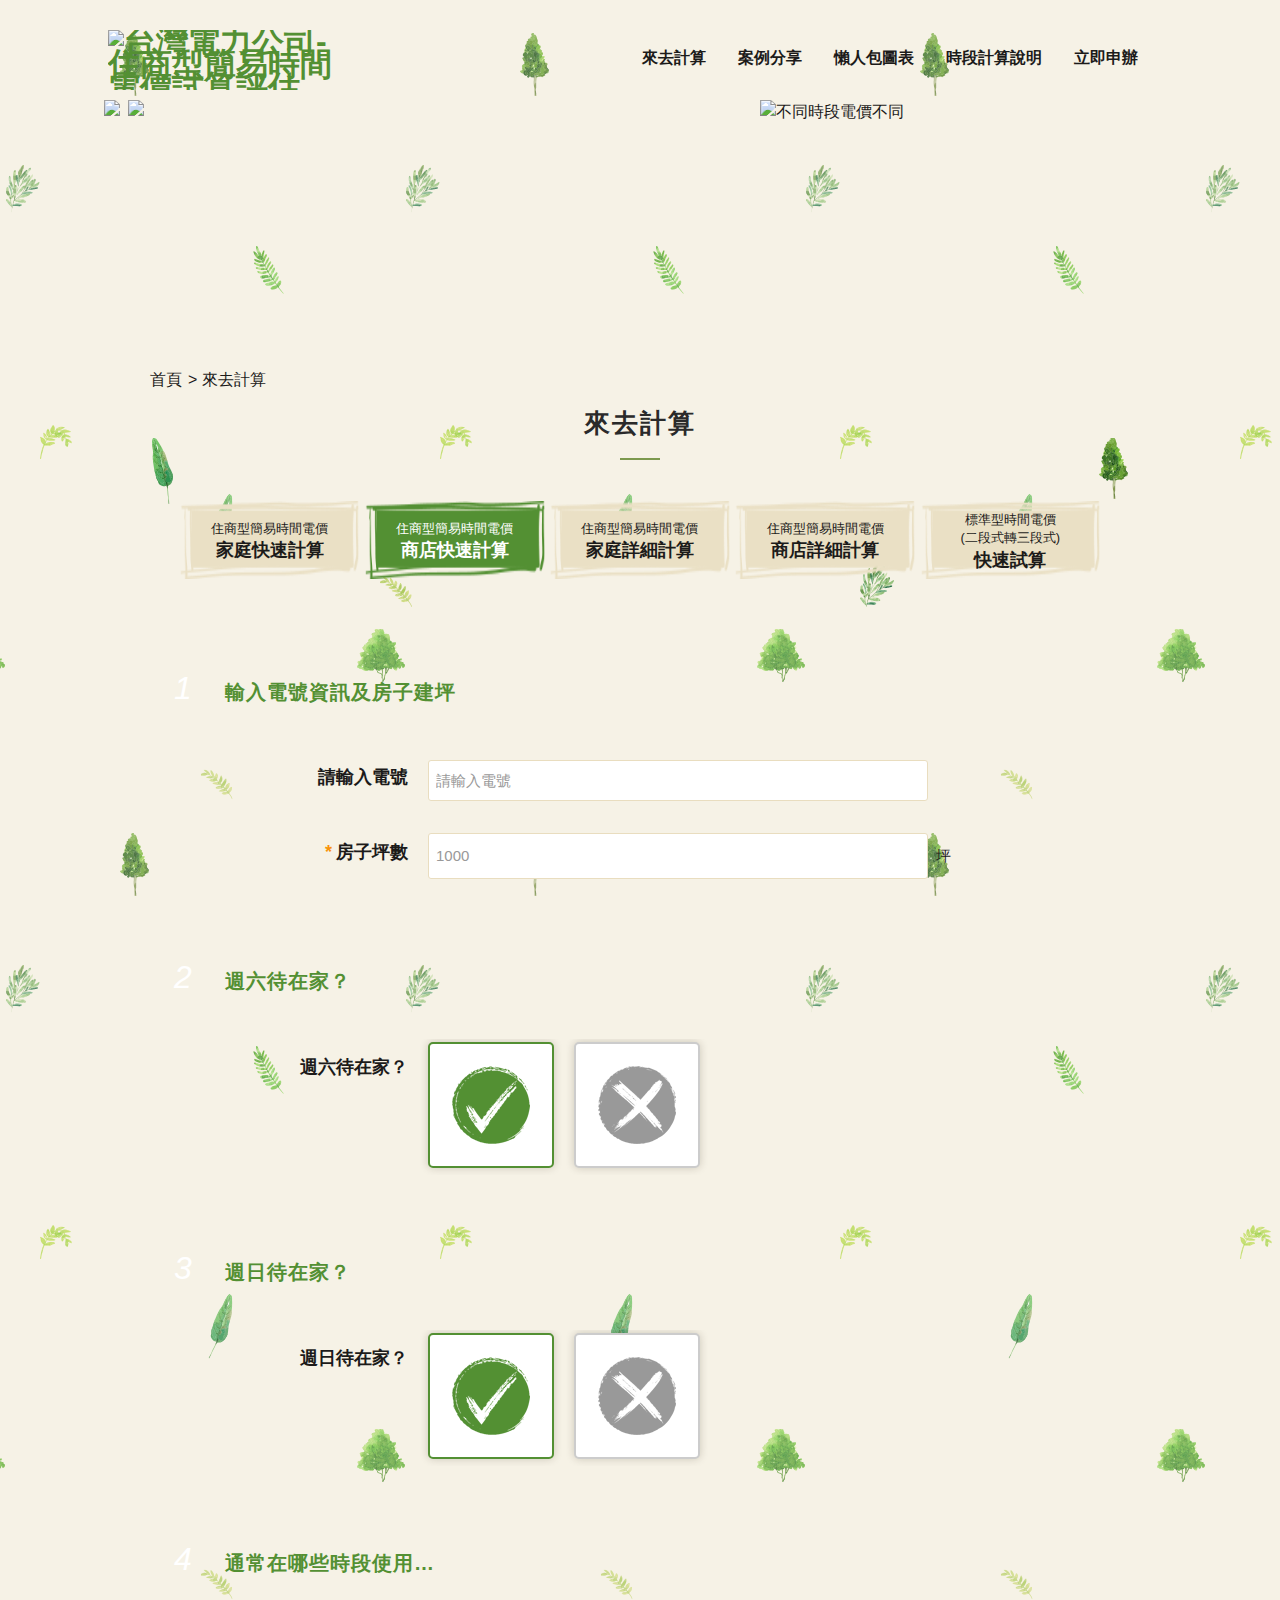
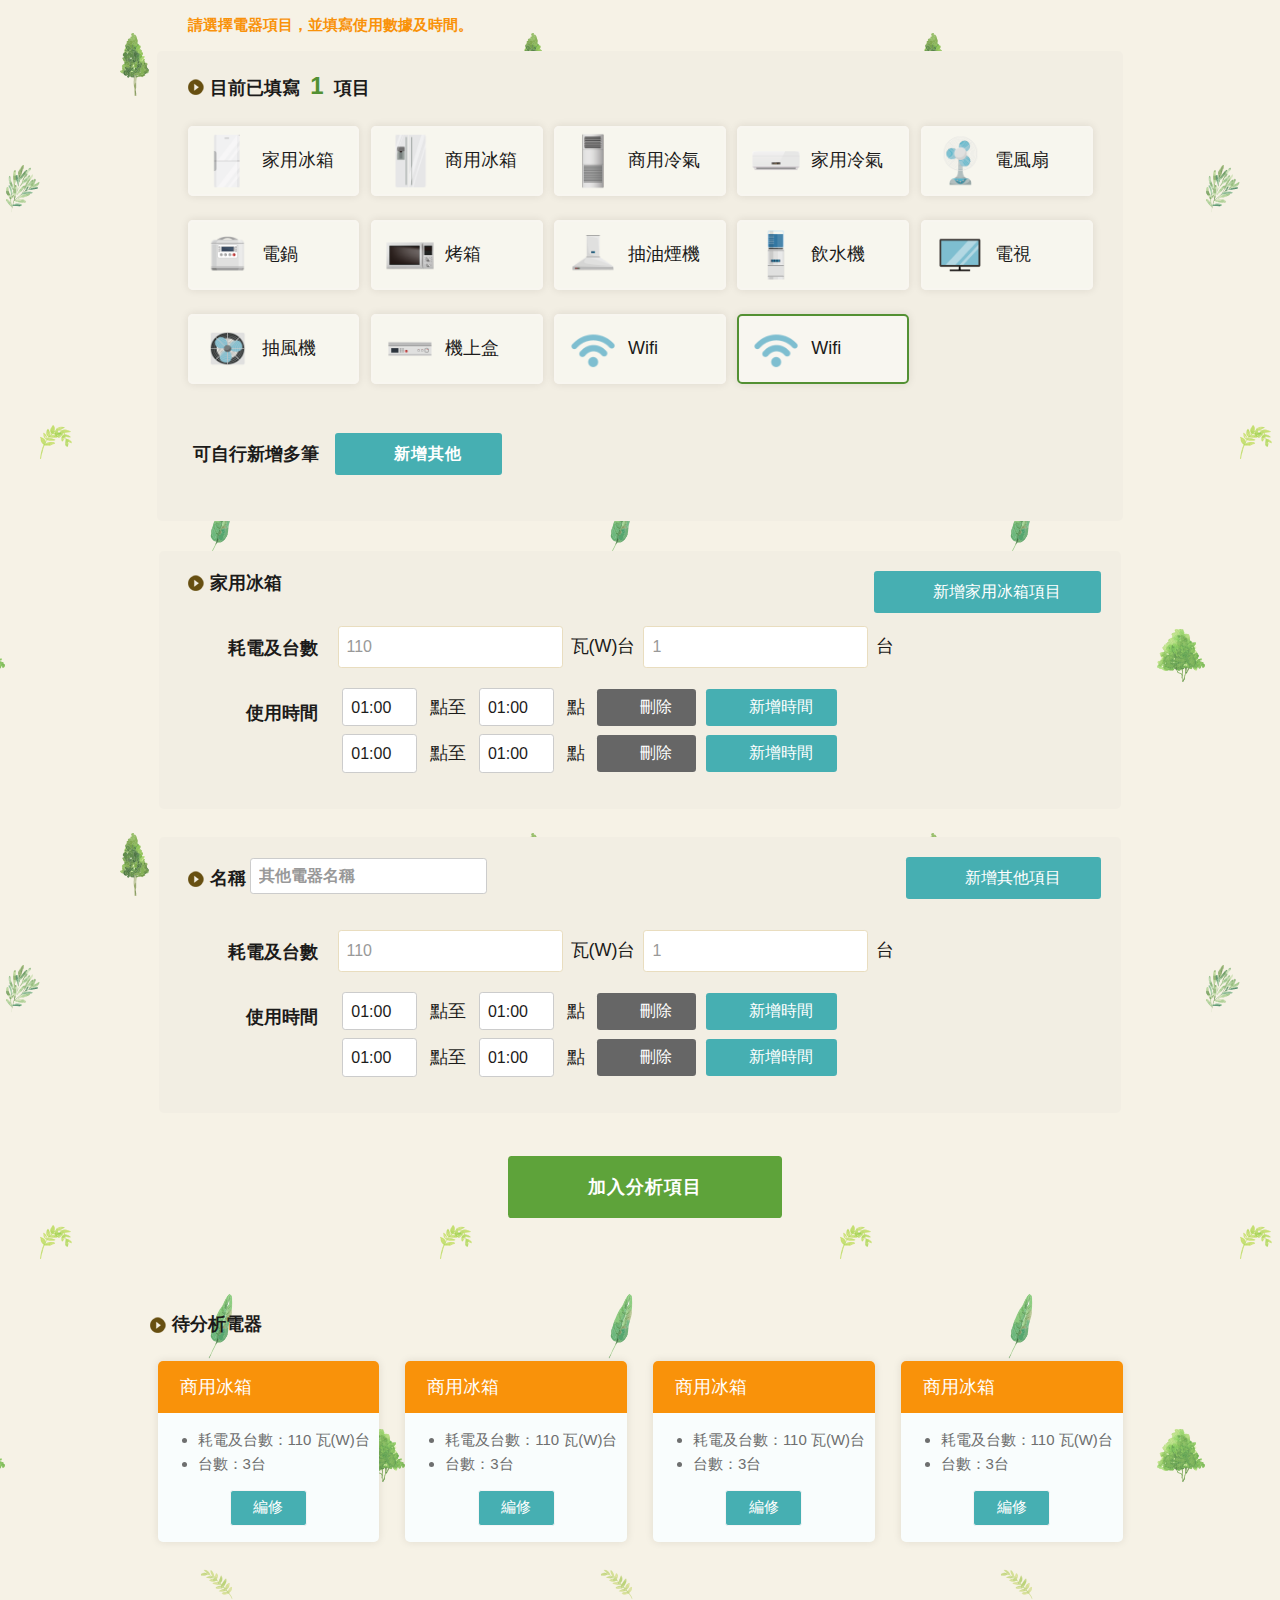
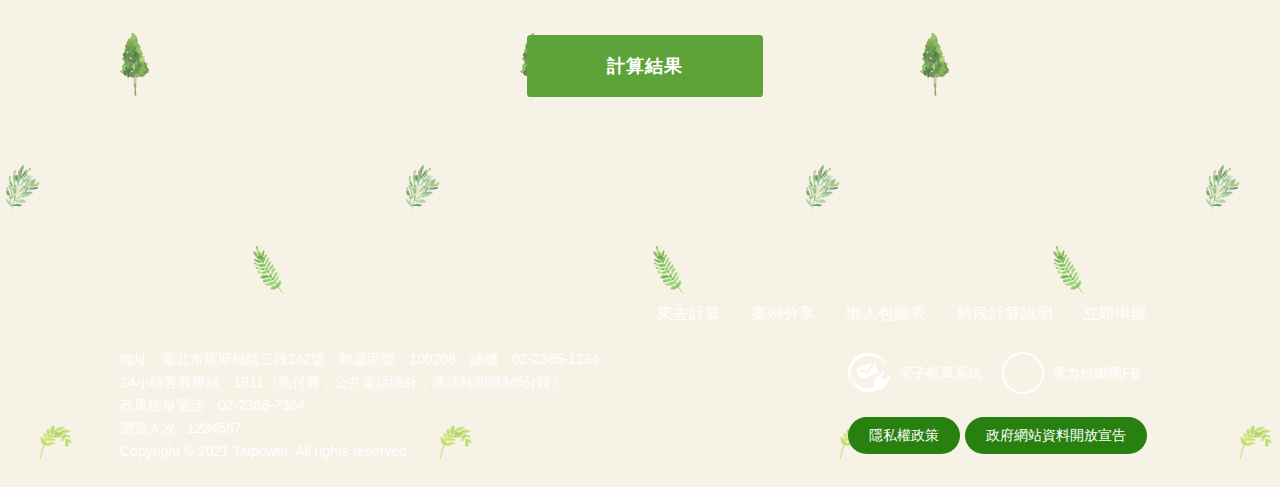
==== commit cd545e12: "修正css及html" ====
--- a/TOU_home_detail.htm
+++ b/TOU_home_detail.htm
@@ -98,10 +98,11 @@
             <!-- category -->
             <div class="count_category">
               <ul>
-                <li><a href="#">家庭快速計算</a></li>
-                <li><a href="#">商店快速計算</a></li>
-                <li><a href="#" class="active">家庭詳細計算</a></li>
-                <li><a href="#">商店詳細計算</a></li>
+                <li><a href="#">住商型簡易時間電價<span>家庭快速計算</span></a></li>
+                <li><a href="#" class="active">住商型簡易時間電價<span>商店快速計算</span></a></li>
+                <li><a href="#">住商型簡易時間電價<span>家庭詳細計算</span></a></li>
+                <li><a href="#">住商型簡易時間電價<span>商店詳細計算</span></a></li>
+                <li><a href="#">標準型時間電價<br>(二段式轉三段式)<span>快速試算</span></a></li>
               </ul>
             </div>
             <div class="count_block">
@@ -232,7 +233,7 @@
                         <label>
                           <img src="images/appliance/b_set_top_box.png" alt="">
                           <input name="radioSample" type="radio" value="電視機上盒" class="b_set_top_box" checked="">
-                          <span>電視機上盒</span>
+                          <span>機上盒</span>
                         </label>
                         <label>
                           <img src="images/appliance/b_wifi.png" alt="">
--- a/css/taipower.css
+++ b/css/taipower.css
@@ -1,2 +1,2 @@
-﻿html{font-family:sans-serif;-ms-text-size-adjust:100%;-webkit-text-size-adjust:100%}body{margin:0}article,aside,details,figcaption,figure,footer,header,hgroup,main,menu,nav,section,summary{display:block}audio,canvas,progress,video{display:inline-block;vertical-align:baseline}audio:not([controls]){display:none;height:0}[hidden],template{display:none}a{background-color:transparent}a:active,a:hover{outline:0}abbr[title]{border-bottom:1px dotted}b,strong{font-weight:bold}dfn{font-style:italic}h1{font-size:2em;margin:0.67em 0}mark{background:#ff0;color:#000}small{font-size:80%}sub,sup{font-size:75%;line-height:0;position:relative;vertical-align:baseline}sup{top:-0.5em}sub{bottom:-0.25em}img{border:0}svg:not(:root){overflow:hidden}figure{margin:1em 40px}hr{box-sizing:content-box;height:0}pre{overflow:auto}code,kbd,pre,samp{font-family:monospace, monospace;font-size:1em}button,input,optgroup,select,textarea{color:inherit;font:inherit;margin:0}button{overflow:visible}button,select{text-transform:none}button,html input[type="button"],input[type="reset"],input[type="submit"]{-webkit-appearance:button;cursor:pointer}button[disabled],html input[disabled]{cursor:default}button::-moz-focus-inner,input::-moz-focus-inner{border:0;padding:0}input{line-height:normal}input[type="checkbox"],input[type="radio"]{box-sizing:border-box;padding:0}input[type="number"]::-webkit-inner-spin-button,input[type="number"]::-webkit-outer-spin-button{height:auto}input[type="search"]{-webkit-appearance:textfield;box-sizing:content-box}input[type="search"]::-webkit-search-cancel-button,input[type="search"]::-webkit-search-decoration{-webkit-appearance:none}fieldset{border:1px solid #c0c0c0;margin:0 2px;padding:0.35em 0.625em 0.75em}legend{border:0;padding:0}textarea{overflow:auto}optgroup{font-weight:bold}table{border-collapse:collapse;border-spacing:0}td,th{padding:0}.row,.container,.divider,.divider-vertical,.tabSet,.header .navigation,.fatfooter,div.function,.pagination,.thumbnail .btn_grp,div.tag,.web_link,.publish_info,.sitemap,.slick-lightbox-slick-caption,.Syncing_slider{clear:both;zoom:1}.row:before,.container:before,.divider:before,.divider-vertical:before,.tabSet:before,.header .navigation:before,.fatfooter:before,div.function:before,.pagination:before,.thumbnail .btn_grp:before,div.tag:before,.web_link:before,.publish_info:before,.sitemap:before,.slick-lightbox-slick-caption:before,.Syncing_slider:before,.row:after,.container:after,.divider:after,.divider-vertical:after,.tabSet:after,.header .navigation:after,.fatfooter:after,div.function:after,.pagination:after,.thumbnail .btn_grp:after,div.tag:after,.web_link:after,.publish_info:after,.sitemap:after,.slick-lightbox-slick-caption:after,.Syncing_slider:after{content:"";display:table}.row:after,.container:after,.divider:after,.divider-vertical:after,.tabSet:after,.header .navigation:after,.fatfooter:after,div.function:after,.pagination:after,.thumbnail .btn_grp:after,div.tag:after,.web_link:after,.publish_info:after,.sitemap:after,.slick-lightbox-slick-caption:after,.Syncing_slider:after{clear:both}.flex-equal-2 .Flex-set,.flex-equal-3 .Flex-set,.flex-equal-4 .Flex-set,.flex-equal-5 .Flex-set,.flex-equal-5-3-1 .Flex-set,.flex-equal-6 .Flex-set,.flex-equal-6-4-2 .Flex-set,.flex-equal-6-3-1 .Flex-set,.flex-equal-6-2 .Flex-set,.flex-equal-7 .Flex-set,.flex-equal-8 .Flex-set,.flex-equal-8-6-4 .Flex-set,.flex-equal-8-5-3 .Flex-set,.flex-equal-8-5-2 .Flex-set,.flex-equal-9 .Flex-set,.flex-equal-9-6-3 .Flex-set,.flex-equal-9-5-4 .Flex-set,.flex-equal-9-4-2 .Flex-set,.flex-equal-10 .Flex-set,.flex-equal-11 .Flex-set,.flex-equal-12 .Flex-set,.flex-5 .Flex-set,.flex-6 .Flex-set,.flex-7 .Flex-set,.flex-8 .Flex-set,.flex-9 .Flex-set,.flex-10 .Flex-set,.flex-11 .Flex-set,.flex-3-3 .Flex-set,.flex-4-4 .Flex-set,.flex-5-5 .Flex-set,.flex-5-7 .Flex-set,.flex-6-6 .Flex-set,.flex-8-4 .Flex-set,.flex-4-8 .Flex-set,.flex-4-4-4 .Flex-set,.flex-3-3-3-3 .Flex-set,.flex-equal-TT .Flex-set,.flex-equal-TT-11 .Flex-set,.flex-equal-TT-10 .Flex-set,.flex-equal-TT-9 .Flex-set,.flex-equal-TT-8 .Flex-set,.flex-equal-TT-7 .Flex-set,.flex-equal-TT-6 .Flex-set,.flex-equal-TT-5 .Flex-set,.flex-equal-TT-4 .Flex-set,.flex-equal-TT-3 .Flex-set,.flex-equal-TT-2 .Flex-set{box-sizing:border-box;display:flex;flex-flow:row wrap;justify-content:space-between}.row{margin-left:-15px;margin-right:-15px}.row>div{box-sizing:border-box}.container{position:relative;margin-right:auto;margin-left:auto;padding-left:15px;padding-right:15px}html{font-size:100%;line-height:1em}.vertical_rhythm{background-image:url('[data-uri]');background-size:100%;background-image:-webkit-gradient(linear, 50% 100%, 50% 0%, color-stop(5%, rgba(187,187,187,0.4)),color-stop(5%, rgba(187,187,187,0)));background-image:-moz-linear-gradient(bottom, rgba(187,187,187,0.4) 5%,rgba(187,187,187,0) 5%);background-image:-webkit-linear-gradient(bottom, rgba(187,187,187,0.4) 5%,rgba(187,187,187,0) 5%);background-image:linear-gradient(to top, rgba(187,187,187,0.4) 5%,rgba(187,187,187,0) 5%);-moz-background-size:100% 2em;-o-background-size:100% 2em;-webkit-background-size:100% 2em;background-size:100% 2em;background-position:left top}.vertical_rhythm img{float:left;margin:0 16px 0 0}.cp{font-size:1em;line-height:2em}.cp h1{font-size:2em;line-height:1.5em;padding-top:0em;margin-bottom:.5em}.cp h2{font-size:1.5em;line-height:1.33333em;padding-top:0em;margin-bottom:0em}.cp h3{font-size:1.25em;line-height:1.6em;padding-top:0em;margin-bottom:0em}.cp h4{font-size:1.25em;line-height:1.6em;padding-top:0em;margin-bottom:0em}.cp h5{font-size:1.25em;line-height:1.6em;margin-top:0em;margin-bottom:0em}.cp h6{font-size:1em;line-height:2em;margin-top:0em;margin-bottom:0em}.cp p{font-size:1em;line-height:2em;margin-top:0em;margin-bottom:2em}.cp ul,.cp ol{font-size:1em;line-height:2em;margin-top:0em;margin-bottom:2em}.cp dd,.cp th,.cp td figure{font-size:1em;line-height:2em}.cp blockquote{background:#f2f2f2;font-style:normal;display:block;font-size:1em;line-height:2em;border-left:5px solid #539033;padding:32px;box-sizing:border-box;margin-left:.5em;margin-right:.5em;margin-top:0em;margin-bottom:2em}.cp img{max-width:100%}@media screen and (max-width: 767px){.cp img{max-width:100%;width:auto;clear:both}}body{font-size:1em;font-weight:normal;color:#1c1b1a;line-height:1.45em;font-family:Lato,"PingFang TC","Helvetica Neue",Helvetica,微軟正黑體,Arial,sans-serif;-webkit-text-size-adjust:none}a{color:#539033;text-decoration:none}a:hover,a:focus{color:#69b640;cursor:pointer}kbd{background:#FFF;border-radius:.2em;color:#555;font-weight:bold;display:inline-block;padding:.1em .6em;font-size:.938em;font-family:sans-serif;margin-right:.4em;margin-bottom:.1em;vertical-align:middle;border-top:1px solid #BBB;border-bottom:3px solid #BBB;border-left:2px solid #BBB;border-right:2px solid #BBB}kbd ~ kbd{margin-left:.4em}kbd kbd{border:none}.demosection{padding:0em 0 3em;text-align:center}.demosection [class^="col"]{border:1px solid #21baff;background:#baeaff;min-height:200px;color:#86817c;text-align:center;line-height:200px;font-size:1.5em;font-weight:bold;box-sizing:border-box}.demosection+.demosection{padding-top:2em}.demosection+.bg{background:#bfe2ad}.demosection.full .container{max-width:100% !important}.tt{color:#222}.full .container{max-width:100% !important}.col-6-6 .col{float:left;width:100%}@media (min-width: 768px){.col-6-6 .col{float:left;width:50%}}@media (min-width: 1025px){.col-6-6 .col{float:left;width:50%}}@media (min-width: 1400px){.col-6-6 .col{float:left;width:50%}}.col-4-4-4 .col{float:left;width:100%}@media (min-width: 768px){.col-4-4-4 .col{float:left;width:33.33333%}}@media (min-width: 1025px){.col-4-4-4 .col{float:left;width:33.33333%}}@media (min-width: 1400px){.col-4-4-4 .col{float:left;width:33.33333%}}.col-3-3-3-3 .col{float:left;width:100%}@media (min-width: 768px){.col-3-3-3-3 .col{float:left;width:50%}}@media (min-width: 1025px){.col-3-3-3-3 .col{float:left;width:25%}}@media (min-width: 1400px){.col-3-3-3-3 .col{float:left;width:25%}}.col-8-4 .col{float:left;width:100%}@media (min-width: 768px){.col-8-4 .col{float:left;width:66.66667%}}@media (min-width: 1025px){.col-8-4 .col{float:left;width:66.66667%}}@media (min-width: 1400px){.col-8-4 .col{float:left;width:66.66667%}}.col-8-4 .col:nth-child(2n){float:left;width:100%}@media (min-width: 768px){.col-8-4 .col:nth-child(2n){float:left;width:33.33333%}}@media (min-width: 1025px){.col-8-4 .col:nth-child(2n){float:left;width:33.33333%}}@media (min-width: 1400px){.col-8-4 .col:nth-child(2n){float:left;width:33.33333%}}.col-4-8 .col{float:left;width:100%}@media (min-width: 768px){.col-4-8 .col{float:left;width:33.33333%}}@media (min-width: 1025px){.col-4-8 .col{float:left;width:33.33333%}}@media (min-width: 1400px){.col-4-8 .col{float:left;width:33.33333%}}.col-4-8 .col:nth-child(2n){float:left;width:100%}@media (min-width: 768px){.col-4-8 .col:nth-child(2n){float:left;width:66.66667%}}@media (min-width: 1025px){.col-4-8 .col:nth-child(2n){float:left;width:66.66667%}}@media (min-width: 1400px){.col-4-8 .col:nth-child(2n){float:left;width:66.66667%}}.col-2-2-2-2-2-2 .col{float:left;width:50%}@media (min-width: 768px){.col-2-2-2-2-2-2 .col{float:left;width:16.66667%}}@media (min-width: 1025px){.col-2-2-2-2-2-2 .col{float:left;width:16.66667%}}@media (min-width: 1400px){.col-2-2-2-2-2-2 .col{float:left;width:16.66667%}}.cssname .news{float:left;width:100%}@media (min-width: 768px){.cssname .news{float:left;width:66.66667%}}@media (min-width: 1025px){.cssname .news{float:left;width:66.66667%}}@media (min-width: 1400px){.cssname .news{float:left;width:66.66667%}}.cssname .video{float:left;width:100%}@media (min-width: 768px){.cssname .video{float:left;width:33.33333%}}@media (min-width: 1025px){.cssname .video{float:left;width:33.33333%}}@media (min-width: 1400px){.cssname .video{float:left;width:33.33333%}}.col-3-6-3 .col{float:left;width:100%}@media (min-width: 768px){.col-3-6-3 .col{float:left;width:25%}}@media (min-width: 1025px){.col-3-6-3 .col{float:left;width:25%}}@media (min-width: 1400px){.col-3-6-3 .col{float:left;width:25%}}.col-3-6-3 .col:nth-child(2){float:left;width:100%}@media (min-width: 768px){.col-3-6-3 .col:nth-child(2){float:left;width:50%}}@media (min-width: 1025px){.col-3-6-3 .col:nth-child(2){float:left;width:50%}}@media (min-width: 1400px){.col-3-6-3 .col:nth-child(2){float:left;width:50%}}.col-5 .col{float:left;width:100%}@media (min-width: 768px){.col-5 .col{float:left;width:16.66667%}}@media (min-width: 1025px){.col-5 .col{float:left;width:16.66667%}}@media (min-width: 1400px){.col-5 .col{float:left;width:16.66667%}}.col-5 .col:first-child{margin-left:0%}@media (min-width: 768px){.col-5 .col:first-child{margin-left:8.33333%}}@media (min-width: 1025px){.col-5 .col:first-child{margin-left:8.33333%}}@media (min-width: 1400px){.col-5 .col:first-child{margin-left:8.33333%}}.flex-equal-2,.flex-equal-3,.flex-equal-4,.flex-equal-5,.flex-equal-5-3-1,.flex-equal-6,.flex-equal-6-4-2,.flex-equal-6-3-1,.flex-equal-6-2,.flex-equal-7,.flex-equal-8,.flex-equal-8-6-4,.flex-equal-8-5-3,.flex-equal-8-5-2,.flex-equal-9,.flex-equal-9-6-3,.flex-equal-9-5-4,.flex-equal-9-4-2,.flex-equal-10,.flex-equal-11,.flex-equal-12,.flex-5,.flex-6,.flex-7,.flex-8,.flex-9,.flex-10,.flex-11,.flex-3-3,.flex-4-4,.flex-5-5,.flex-5-7,.flex-6-6,.flex-8-4,.flex-4-8,.flex-4-4-4,.flex-3-3-3-3,.flex-equal-TT,.flex-equal-TT-11,.flex-equal-TT-10,.flex-equal-TT-9,.flex-equal-TT-8,.flex-equal-TT-7,.flex-equal-TT-6,.flex-equal-TT-5,.flex-equal-TT-4,.flex-equal-TT-3,.flex-equal-TT-2{margin:1em 0}.flex-equal-2 h2,.flex-equal-3 h2,.flex-equal-4 h2,.flex-equal-5 h2,.flex-equal-5-3-1 h2,.flex-equal-6 h2,.flex-equal-6-4-2 h2,.flex-equal-6-3-1 h2,.flex-equal-6-2 h2,.flex-equal-7 h2,.flex-equal-8 h2,.flex-equal-8-6-4 h2,.flex-equal-8-5-3 h2,.flex-equal-8-5-2 h2,.flex-equal-9 h2,.flex-equal-9-6-3 h2,.flex-equal-9-5-4 h2,.flex-equal-9-4-2 h2,.flex-equal-10 h2,.flex-equal-11 h2,.flex-equal-12 h2,.flex-5 h2,.flex-6 h2,.flex-7 h2,.flex-8 h2,.flex-9 h2,.flex-10 h2,.flex-11 h2,.flex-3-3 h2,.flex-4-4 h2,.flex-5-5 h2,.flex-5-7 h2,.flex-6-6 h2,.flex-8-4 h2,.flex-4-8 h2,.flex-4-4-4 h2,.flex-3-3-3-3 h2,.flex-equal-TT h2,.flex-equal-TT-11 h2,.flex-equal-TT-10 h2,.flex-equal-TT-9 h2,.flex-equal-TT-8 h2,.flex-equal-TT-7 h2,.flex-equal-TT-6 h2,.flex-equal-TT-5 h2,.flex-equal-TT-4 h2,.flex-equal-TT-3 h2,.flex-equal-TT-2 h2{text-align:center}.flex-equal-2 .Flex-set,.flex-equal-3 .Flex-set,.flex-equal-4 .Flex-set,.flex-equal-5 .Flex-set,.flex-equal-5-3-1 .Flex-set,.flex-equal-6 .Flex-set,.flex-equal-6-4-2 .Flex-set,.flex-equal-6-3-1 .Flex-set,.flex-equal-6-2 .Flex-set,.flex-equal-7 .Flex-set,.flex-equal-8 .Flex-set,.flex-equal-8-6-4 .Flex-set,.flex-equal-8-5-3 .Flex-set,.flex-equal-8-5-2 .Flex-set,.flex-equal-9 .Flex-set,.flex-equal-9-6-3 .Flex-set,.flex-equal-9-5-4 .Flex-set,.flex-equal-9-4-2 .Flex-set,.flex-equal-10 .Flex-set,.flex-equal-11 .Flex-set,.flex-equal-12 .Flex-set,.flex-5 .Flex-set,.flex-6 .Flex-set,.flex-7 .Flex-set,.flex-8 .Flex-set,.flex-9 .Flex-set,.flex-10 .Flex-set,.flex-11 .Flex-set,.flex-3-3 .Flex-set,.flex-4-4 .Flex-set,.flex-5-5 .Flex-set,.flex-5-7 .Flex-set,.flex-6-6 .Flex-set,.flex-8-4 .Flex-set,.flex-4-8 .Flex-set,.flex-4-4-4 .Flex-set,.flex-3-3-3-3 .Flex-set,.flex-equal-TT .Flex-set,.flex-equal-TT-11 .Flex-set,.flex-equal-TT-10 .Flex-set,.flex-equal-TT-9 .Flex-set,.flex-equal-TT-8 .Flex-set,.flex-equal-TT-7 .Flex-set,.flex-equal-TT-6 .Flex-set,.flex-equal-TT-5 .Flex-set,.flex-equal-TT-4 .Flex-set,.flex-equal-TT-3 .Flex-set,.flex-equal-TT-2 .Flex-set{background:#eee}.flex-equal-2 .Flex-set .col p,.flex-equal-3 .Flex-set .col p,.flex-equal-4 .Flex-set .col p,.flex-equal-5 .Flex-set .col p,.flex-equal-5-3-1 .Flex-set .col p,.flex-equal-6 .Flex-set .col p,.flex-equal-6-4-2 .Flex-set .col p,.flex-equal-6-3-1 .Flex-set .col p,.flex-equal-6-2 .Flex-set .col p,.flex-equal-7 .Flex-set .col p,.flex-equal-8 .Flex-set .col p,.flex-equal-8-6-4 .Flex-set .col p,.flex-equal-8-5-3 .Flex-set .col p,.flex-equal-8-5-2 .Flex-set .col p,.flex-equal-9 .Flex-set .col p,.flex-equal-9-6-3 .Flex-set .col p,.flex-equal-9-5-4 .Flex-set .col p,.flex-equal-9-4-2 .Flex-set .col p,.flex-equal-10 .Flex-set .col p,.flex-equal-11 .Flex-set .col p,.flex-equal-12 .Flex-set .col p,.flex-5 .Flex-set .col p,.flex-6 .Flex-set .col p,.flex-7 .Flex-set .col p,.flex-8 .Flex-set .col p,.flex-9 .Flex-set .col p,.flex-10 .Flex-set .col p,.flex-11 .Flex-set .col p,.flex-3-3 .Flex-set .col p,.flex-4-4 .Flex-set .col p,.flex-5-5 .Flex-set .col p,.flex-5-7 .Flex-set .col p,.flex-6-6 .Flex-set .col p,.flex-8-4 .Flex-set .col p,.flex-4-8 .Flex-set .col p,.flex-4-4-4 .Flex-set .col p,.flex-3-3-3-3 .Flex-set .col p,.flex-equal-TT .Flex-set .col p,.flex-equal-TT-11 .Flex-set .col p,.flex-equal-TT-10 .Flex-set .col p,.flex-equal-TT-9 .Flex-set .col p,.flex-equal-TT-8 .Flex-set .col p,.flex-equal-TT-7 .Flex-set .col p,.flex-equal-TT-6 .Flex-set .col p,.flex-equal-TT-5 .Flex-set .col p,.flex-equal-TT-4 .Flex-set .col p,.flex-equal-TT-3 .Flex-set .col p,.flex-equal-TT-2 .Flex-set .col p{color:rgba(255,255,255,0.5)}.flex-equal-2 .Flex-set .left,.flex-equal-3 .Flex-set .left,.flex-equal-4 .Flex-set .left,.flex-equal-5 .Flex-set .left,.flex-equal-5-3-1 .Flex-set .left,.flex-equal-6 .Flex-set .left,.flex-equal-6-4-2 .Flex-set .left,.flex-equal-6-3-1 .Flex-set .left,.flex-equal-6-2 .Flex-set .left,.flex-equal-7 .Flex-set .left,.flex-equal-8 .Flex-set .left,.flex-equal-8-6-4 .Flex-set .left,.flex-equal-8-5-3 .Flex-set .left,.flex-equal-8-5-2 .Flex-set .left,.flex-equal-9 .Flex-set .left,.flex-equal-9-6-3 .Flex-set .left,.flex-equal-9-5-4 .Flex-set .left,.flex-equal-9-4-2 .Flex-set .left,.flex-equal-10 .Flex-set .left,.flex-equal-11 .Flex-set .left,.flex-equal-12 .Flex-set .left,.flex-5 .Flex-set .left,.flex-6 .Flex-set .left,.flex-7 .Flex-set .left,.flex-8 .Flex-set .left,.flex-9 .Flex-set .left,.flex-10 .Flex-set .left,.flex-11 .Flex-set .left,.flex-3-3 .Flex-set .left,.flex-4-4 .Flex-set .left,.flex-5-5 .Flex-set .left,.flex-5-7 .Flex-set .left,.flex-6-6 .Flex-set .left,.flex-8-4 .Flex-set .left,.flex-4-8 .Flex-set .left,.flex-4-4-4 .Flex-set .left,.flex-3-3-3-3 .Flex-set .left,.flex-equal-TT .Flex-set .left,.flex-equal-TT-11 .Flex-set .left,.flex-equal-TT-10 .Flex-set .left,.flex-equal-TT-9 .Flex-set .left,.flex-equal-TT-8 .Flex-set .left,.flex-equal-TT-7 .Flex-set .left,.flex-equal-TT-6 .Flex-set .left,.flex-equal-TT-5 .Flex-set .left,.flex-equal-TT-4 .Flex-set .left,.flex-equal-TT-3 .Flex-set .left,.flex-equal-TT-2 .Flex-set .left{flex-basis:calc(100% / 12 * 5 - 2px);max-width:calc(100% / 12 * 5 - 2px);padding:0 calc(40px/2);background:#00bcd4;color:#fff}.flex-equal-2 .Flex-set .right,.flex-equal-3 .Flex-set .right,.flex-equal-4 .Flex-set .right,.flex-equal-5 .Flex-set .right,.flex-equal-5-3-1 .Flex-set .right,.flex-equal-6 .Flex-set .right,.flex-equal-6-4-2 .Flex-set .right,.flex-equal-6-3-1 .Flex-set .right,.flex-equal-6-2 .Flex-set .right,.flex-equal-7 .Flex-set .right,.flex-equal-8 .Flex-set .right,.flex-equal-8-6-4 .Flex-set .right,.flex-equal-8-5-3 .Flex-set .right,.flex-equal-8-5-2 .Flex-set .right,.flex-equal-9 .Flex-set .right,.flex-equal-9-6-3 .Flex-set .right,.flex-equal-9-5-4 .Flex-set .right,.flex-equal-9-4-2 .Flex-set .right,.flex-equal-10 .Flex-set .right,.flex-equal-11 .Flex-set .right,.flex-equal-12 .Flex-set .right,.flex-5 .Flex-set .right,.flex-6 .Flex-set .right,.flex-7 .Flex-set .right,.flex-8 .Flex-set .right,.flex-9 .Flex-set .right,.flex-10 .Flex-set .right,.flex-11 .Flex-set .right,.flex-3-3 .Flex-set .right,.flex-4-4 .Flex-set .right,.flex-5-5 .Flex-set .right,.flex-5-7 .Flex-set .right,.flex-6-6 .Flex-set .right,.flex-8-4 .Flex-set .right,.flex-4-8 .Flex-set .right,.flex-4-4-4 .Flex-set .right,.flex-3-3-3-3 .Flex-set .right,.flex-equal-TT .Flex-set .right,.flex-equal-TT-11 .Flex-set .right,.flex-equal-TT-10 .Flex-set .right,.flex-equal-TT-9 .Flex-set .right,.flex-equal-TT-8 .Flex-set .right,.flex-equal-TT-7 .Flex-set .right,.flex-equal-TT-6 .Flex-set .right,.flex-equal-TT-5 .Flex-set .right,.flex-equal-TT-4 .Flex-set .right,.flex-equal-TT-3 .Flex-set .right,.flex-equal-TT-2 .Flex-set .right{flex-basis:calc(100% / 12 * 7 - 10px);max-width:calc(100% / 12 * 7 - 10px);padding:0 calc(120px/2);background:deeppink;color:#fff}.flex-equal-2 .Flex-set .col{flex-basis:calc(100% / 2 - 4px);max-width:calc(100% / 2 - 4px);padding:0 calc(30px/2);background:#485b8a;color:#fff;margin:4px 0}.flex-equal-2 .Flex-set .col:last-child:nth-child(12n-1){margin-right:0 !important}.flex-equal-2 .Flex-set .col:last-child:nth-child(12n-2){margin-right:0 !important}.flex-equal-2 .Flex-set .col:last-child:nth-child(12n-3){margin-right:0 !important}.flex-equal-2 .Flex-set .col:last-child:nth-child(12n-4){margin-right:0 !important}.flex-equal-2 .Flex-set .col:last-child:nth-child(12n-5){margin-right:0 !important}.flex-equal-2 .Flex-set .col:last-child:nth-child(12n-6){margin-right:0 !important}.flex-equal-2 .Flex-set .col:last-child:nth-child(12n-7){margin-right:0 !important}.flex-equal-2 .Flex-set .col:last-child:nth-child(12n-8){margin-right:0 !important}.flex-equal-2 .Flex-set .col:last-child:nth-child(12n-9){margin-right:0 !important}.flex-equal-2 .Flex-set .col:last-child:nth-child(12n-10){margin-right:0 !important}.flex-equal-2 .Flex-set .col:last-child:nth-child(12n-11){margin-right:0 !important}.flex-equal-2 .Flex-set .col:last-child:nth-child(12n-12){margin-right:0 !important}@media screen and (max-width: 1024px){.flex-equal-2 .Flex-set{position:relative;min-height:1px;padding-left:15px;padding-right:15px;box-sizing:border-box}.flex-equal-2 .Flex-set .col{flex-basis:calc(100% / 1 - 0px);max-width:calc(100% / 1 - 0px);padding:0 calc(16px/2)}.flex-equal-2 .Flex-set .col:last-child{margin-right:0 !important}}.flex-equal-3 .Flex-set{flex-flow:row wrap}.flex-equal-3 .Flex-set .col{flex-basis:calc(100% / 3 - 10px);max-width:calc(100% / 3 - 10px);padding:0 calc(20px/2);background:#af2333;color:#fff;margin:4px 0}.flex-equal-3 .Flex-set .col:last-child:nth-child(3n){margin-right:0 !important}.flex-equal-3 .Flex-set .col:last-child:nth-child(3n-1){margin-right:calc( (100% / 3 - 10px)*1 + (10px*3)*1 / (3 - 1) )}.flex-equal-3 .Flex-set .col:last-child:nth-child(3n){margin-right:0 !important}.flex-equal-3 .Flex-set .col:last-child:nth-child(3n-2){margin-right:calc( (100% / 3 - 10px)*2 + (10px*3)*2 / (3 - 1) )}.flex-equal-3 .Flex-set .thumbnail{flex-basis:calc(100% / 3 - 10px);max-width:calc(100% / 3 - 10px);padding:0 calc(0px/2);background:#fff;color:#222;margin-top:.5em;margin-bottom:.5em}.flex-equal-3 .Flex-set .thumbnail:last-child:nth-child(3n){margin-right:0 !important}.flex-equal-3 .Flex-set .thumbnail:last-child:nth-child(3n-1){margin-right:calc( (100% / 3 - 10px)*1 + (10px*3)*1 / (3 - 1) )}.flex-equal-3 .Flex-set .thumbnail:last-child:nth-child(3n){margin-right:0 !important}.flex-equal-3 .Flex-set .thumbnail:last-child:nth-child(3n-2){margin-right:calc( (100% / 3 - 10px)*2 + (10px*3)*2 / (3 - 1) )}@media screen and (max-width: 1024px){.flex-equal-3 .Flex-set{position:relative;min-height:1px;padding-left:1em;padding-right:1em;box-sizing:border-box}.flex-equal-3 .Flex-set .col{flex-basis:calc(100% / 2 - 10px);max-width:calc(100% / 2 - 10px);padding:0 calc(0px/2)}.flex-equal-3 .Flex-set .col:last-child:nth-child(12n-1){margin-right:0 !important}.flex-equal-3 .Flex-set .col:last-child:nth-child(12n-2){margin-right:0 !important}.flex-equal-3 .Flex-set .col:last-child:nth-child(12n-3){margin-right:0 !important}.flex-equal-3 .Flex-set .col:last-child:nth-child(12n-4){margin-right:0 !important}.flex-equal-3 .Flex-set .col:last-child:nth-child(12n-5){margin-right:0 !important}.flex-equal-3 .Flex-set .col:last-child:nth-child(12n-6){margin-right:0 !important}.flex-equal-3 .Flex-set .col:last-child:nth-child(12n-7){margin-right:0 !important}.flex-equal-3 .Flex-set .col:last-child:nth-child(12n-8){margin-right:0 !important}.flex-equal-3 .Flex-set .col:last-child:nth-child(12n-9){margin-right:0 !important}.flex-equal-3 .Flex-set .col:last-child:nth-child(12n-10){margin-right:0 !important}.flex-equal-3 .Flex-set .col:last-child:nth-child(12n-11){margin-right:0 !important}.flex-equal-3 .Flex-set .col:last-child:nth-child(12n-12){margin-right:0 !important}.flex-equal-3 .Flex-set .col:nth-child(3n-2){border:dashed 8px #222}.flex-equal-3 .Flex-set .thumbnail{flex-basis:calc(100% / 2 - 1%);max-width:calc(100% / 2 - 1%);padding:0 calc(0px/2)}.flex-equal-3 .Flex-set .thumbnail:last-child:nth-child(12n-1){margin-right:0 !important}.flex-equal-3 .Flex-set .thumbnail:last-child:nth-child(12n-2){margin-right:0 !important}.flex-equal-3 .Flex-set .thumbnail:last-child:nth-child(12n-3){margin-right:0 !important}.flex-equal-3 .Flex-set .thumbnail:last-child:nth-child(12n-4){margin-right:0 !important}.flex-equal-3 .Flex-set .thumbnail:last-child:nth-child(12n-5){margin-right:0 !important}.flex-equal-3 .Flex-set .thumbnail:last-child:nth-child(12n-6){margin-right:0 !important}.flex-equal-3 .Flex-set .thumbnail:last-child:nth-child(12n-7){margin-right:0 !important}.flex-equal-3 .Flex-set .thumbnail:last-child:nth-child(12n-8){margin-right:0 !important}.flex-equal-3 .Flex-set .thumbnail:last-child:nth-child(12n-9){margin-right:0 !important}.flex-equal-3 .Flex-set .thumbnail:last-child:nth-child(12n-10){margin-right:0 !important}.flex-equal-3 .Flex-set .thumbnail:last-child:nth-child(12n-11){margin-right:0 !important}.flex-equal-3 .Flex-set .thumbnail:last-child:nth-child(12n-12){margin-right:0 !important}}@media screen and (max-width: 767px){.flex-equal-3 .Flex-set{position:relative;min-height:1px;padding-left:15px;padding-right:15px;box-sizing:border-box}.flex-equal-3 .Flex-set .col{flex-basis:calc(100% / 1 - 0px);max-width:calc(100% / 1 - 0px);padding:0 calc(10px/2)}.flex-equal-3 .Flex-set .col:last-child{margin-right:0 !important}.flex-equal-3 .Flex-set .thumbnail{flex-basis:calc(100% / 1 - 10px);max-width:calc(100% / 1 - 10px);padding:0 calc(10px/2)}.flex-equal-3 .Flex-set .thumbnail:last-child{margin-right:0 !important}}.flex-equal-4 .Flex-set{flex-flow:row wrap}.flex-equal-4 .Flex-set .col{flex-basis:calc(100% / 4 - 10px);max-width:calc(100% / 4 - 10px);padding:0 calc(30px/2);background:#795548;color:#fff;margin:4px 0}.flex-equal-4 .Flex-set .col:last-child:nth-child(4n){margin-right:0 !important}.flex-equal-4 .Flex-set .col:last-child:nth-child(4n-1){margin-right:calc( (100% / 4 - 10px)*1 + (10px*4)*1 / (4 - 1) )}.flex-equal-4 .Flex-set .col:last-child:nth-child(4n){margin-right:0 !important}.flex-equal-4 .Flex-set .col:last-child:nth-child(4n-2){margin-right:calc( (100% / 4 - 10px)*2 + (10px*4)*2 / (4 - 1) )}.flex-equal-4 .Flex-set .col:last-child:nth-child(4n){margin-right:0 !important}.flex-equal-4 .Flex-set .col:last-child:nth-child(4n-3){margin-right:calc( (100% / 4 - 10px)*3 + (10px*4)*3 / (4 - 1) )}@media screen and (max-width: 1024px){.flex-equal-4 .Flex-set .col{flex-basis:calc(100% / 3 - 6px);max-width:calc(100% / 3 - 6px);padding:0 calc(1em/2)}.flex-equal-4 .Flex-set .col:last-child:nth-child(3n){margin-right:0 !important}.flex-equal-4 .Flex-set .col:last-child:nth-child(3n-1){margin-right:calc( (100% / 3 - 6px)*1 + (6px*3)*1 / (3 - 1) )}.flex-equal-4 .Flex-set .col:last-child:nth-child(3n){margin-right:0 !important}.flex-equal-4 .Flex-set .col:last-child:nth-child(3n-2){margin-right:calc( (100% / 3 - 6px)*2 + (6px*3)*2 / (3 - 1) )}}@media screen and (max-width: 767px){.flex-equal-4 .Flex-set{position:relative;min-height:1px;padding-left:15px;padding-right:15px;box-sizing:border-box}.flex-equal-4 .Flex-set .col{flex-basis:calc(100% / 2 - 4px);max-width:calc(100% / 2 - 4px);padding:0 calc(1em/2)}.flex-equal-4 .Flex-set .col:last-child:nth-child(12n-1){margin-right:0 !important}.flex-equal-4 .Flex-set .col:last-child:nth-child(12n-2){margin-right:0 !important}.flex-equal-4 .Flex-set .col:last-child:nth-child(12n-3){margin-right:0 !important}.flex-equal-4 .Flex-set .col:last-child:nth-child(12n-4){margin-right:0 !important}.flex-equal-4 .Flex-set .col:last-child:nth-child(12n-5){margin-right:0 !important}.flex-equal-4 .Flex-set .col:last-child:nth-child(12n-6){margin-right:0 !important}.flex-equal-4 .Flex-set .col:last-child:nth-child(12n-7){margin-right:0 !important}.flex-equal-4 .Flex-set .col:last-child:nth-child(12n-8){margin-right:0 !important}.flex-equal-4 .Flex-set .col:last-child:nth-child(12n-9){margin-right:0 !important}.flex-equal-4 .Flex-set .col:last-child:nth-child(12n-10){margin-right:0 !important}.flex-equal-4 .Flex-set .col:last-child:nth-child(12n-11){margin-right:0 !important}.flex-equal-4 .Flex-set .col:last-child:nth-child(12n-12){margin-right:0 !important}}.flex-equal-5 .Flex-set{flex-flow:row wrap}.flex-equal-5 .Flex-set .col{flex-basis:calc(100% / 5 - 5px);max-width:calc(100% / 5 - 5px);padding:0 calc(20px/2);background:#00bcd4;color:#fff;margin:4px 0}.flex-equal-5 .Flex-set .col:last-child:nth-child(5n){margin-right:0}.flex-equal-5 .Flex-set .col:last-child:nth-child(5n-1){margin-right:calc( (100% / 5 - 5px)*1 + (5px*5)*1 / (5 - 1) )}.flex-equal-5 .Flex-set .col:last-child:nth-child(5n){margin-right:0}.flex-equal-5 .Flex-set .col:last-child:nth-child(5n-2){margin-right:calc( (100% / 5 - 5px)*2 + (5px*5)*2 / (5 - 1) )}.flex-equal-5 .Flex-set .col:last-child:nth-child(5n){margin-right:0}.flex-equal-5 .Flex-set .col:last-child:nth-child(5n-3){margin-right:calc( (100% / 5 - 5px)*3 + (5px*5)*3 / (5 - 1) )}.flex-equal-5 .Flex-set .col:last-child:nth-child(5n){margin-right:0}.flex-equal-5 .Flex-set .col:last-child:nth-child(5n-4){margin-right:calc( (100% / 5 - 5px)*4 + (5px*5)*4 / (5 - 1) )}@media screen and (max-width: 1024px){.flex-equal-5 .Flex-set{position:relative;min-height:1px;padding-left:20px;padding-right:20px;box-sizing:border-box}.flex-equal-5 .Flex-set .col{margin-top:.25em;margin-bottom:.25em;flex-basis:calc(100% / 4 - 10px);max-width:calc(100% / 4 - 10px);padding:0 calc(20px/2)}.flex-equal-5 .Flex-set .col:last-child:nth-child(4n){margin-right:0 !important}.flex-equal-5 .Flex-set .col:last-child:nth-child(4n-1){margin-right:calc( (100% / 4 - 10px)*1 + (10px*4)*1 / (4 - 1) )}.flex-equal-5 .Flex-set .col:last-child:nth-child(4n){margin-right:0 !important}.flex-equal-5 .Flex-set .col:last-child:nth-child(4n-2){margin-right:calc( (100% / 4 - 10px)*2 + (10px*4)*2 / (4 - 1) )}.flex-equal-5 .Flex-set .col:last-child:nth-child(4n){margin-right:0 !important}.flex-equal-5 .Flex-set .col:last-child:nth-child(4n-3){margin-right:calc( (100% / 4 - 10px)*3 + (10px*4)*3 / (4 - 1) )}}@media screen and (max-width: 767px){.flex-equal-5 .Flex-set .col{flex-basis:calc(100% / 2 - 4px);max-width:calc(100% / 2 - 4px);padding:0 calc(10px/2)}.flex-equal-5 .Flex-set .col:last-child:nth-child(12n-1){margin-right:0 !important}.flex-equal-5 .Flex-set .col:last-child:nth-child(12n-2){margin-right:0 !important}.flex-equal-5 .Flex-set .col:last-child:nth-child(12n-3){margin-right:0 !important}.flex-equal-5 .Flex-set .col:last-child:nth-child(12n-4){margin-right:0 !important}.flex-equal-5 .Flex-set .col:last-child:nth-child(12n-5){margin-right:0 !important}.flex-equal-5 .Flex-set .col:last-child:nth-child(12n-6){margin-right:0 !important}.flex-equal-5 .Flex-set .col:last-child:nth-child(12n-7){margin-right:0 !important}.flex-equal-5 .Flex-set .col:last-child:nth-child(12n-8){margin-right:0 !important}.flex-equal-5 .Flex-set .col:last-child:nth-child(12n-9){margin-right:0 !important}.flex-equal-5 .Flex-set .col:last-child:nth-child(12n-10){margin-right:0 !important}.flex-equal-5 .Flex-set .col:last-child:nth-child(12n-11){margin-right:0 !important}.flex-equal-5 .Flex-set .col:last-child:nth-child(12n-12){margin-right:0 !important}}.flex-equal-5-3-1 .Flex-set{position:relative;min-height:1px;padding-left:15px;padding-right:15px;box-sizing:border-box}.flex-equal-5-3-1 .Flex-set .col{flex-basis:calc(100% / 5 - 5px);max-width:calc(100% / 5 - 5px);padding:0 calc(20px/2);background:#00bcd4;color:#fff;margin:4px 0}.flex-equal-5-3-1 .Flex-set .col:last-child:nth-child(5n){margin-right:0}.flex-equal-5-3-1 .Flex-set .col:last-child:nth-child(5n-1){margin-right:calc( (100% / 5 - 5px)*1 + (5px*5)*1 / (5 - 1) )}.flex-equal-5-3-1 .Flex-set .col:last-child:nth-child(5n){margin-right:0}.flex-equal-5-3-1 .Flex-set .col:last-child:nth-child(5n-2){margin-right:calc( (100% / 5 - 5px)*2 + (5px*5)*2 / (5 - 1) )}.flex-equal-5-3-1 .Flex-set .col:last-child:nth-child(5n){margin-right:0}.flex-equal-5-3-1 .Flex-set .col:last-child:nth-child(5n-3){margin-right:calc( (100% / 5 - 5px)*3 + (5px*5)*3 / (5 - 1) )}.flex-equal-5-3-1 .Flex-set .col:last-child:nth-child(5n){margin-right:0}.flex-equal-5-3-1 .Flex-set .col:last-child:nth-child(5n-4){margin-right:calc( (100% / 5 - 5px)*4 + (5px*5)*4 / (5 - 1) )}@media screen and (max-width: 1024px){.flex-equal-5-3-1 .Flex-set .col{flex-basis:calc(100% / 3 - 4px);max-width:calc(100% / 3 - 4px);padding:0 calc(20px/2)}.flex-equal-5-3-1 .Flex-set .col:last-child:nth-child(3n){margin-right:0 !important}.flex-equal-5-3-1 .Flex-set .col:last-child:nth-child(3n-1){margin-right:calc( (100% / 3 - 4px)*1 + (4px*3)*1 / (3 - 1) )}.flex-equal-5-3-1 .Flex-set .col:last-child:nth-child(3n){margin-right:0 !important}.flex-equal-5-3-1 .Flex-set .col:last-child:nth-child(3n-2){margin-right:calc( (100% / 3 - 4px)*2 + (4px*3)*2 / (3 - 1) )}}@media screen and (max-width: 767px){.flex-equal-5-3-1 .Flex-set .col{flex-basis:calc(100% / 1 - 4px);max-width:calc(100% / 1 - 4px);padding:0 calc(20px/2)}.flex-equal-5-3-1 .Flex-set .col:last-child{margin-right:0 !important}}.flex-equal-6 .Flex-set{flex-flow:row wrap}.flex-equal-6 .Flex-set .col{flex-basis:calc(100% / 6 - 10px);max-width:calc(100% / 6 - 10px);padding:0 calc(20px/2);background:#09a20f;color:#fff;margin:4px 0}.flex-equal-6 .Flex-set .col:last-child:nth-child(6n){margin-right:0}.flex-equal-6 .Flex-set .col:last-child:nth-child(6n-1){margin-right:calc( (100% / 6 - 10px)*1 + (10px*6)*1 / (6 - 1) )}.flex-equal-6 .Flex-set .col:last-child:nth-child(6n){margin-right:0}.flex-equal-6 .Flex-set .col:last-child:nth-child(6n-2){margin-right:calc( (100% / 6 - 10px)*2 + (10px*6)*2 / (6 - 1) )}.flex-equal-6 .Flex-set .col:last-child:nth-child(6n){margin-right:0}.flex-equal-6 .Flex-set .col:last-child:nth-child(6n-3){margin-right:calc( (100% / 6 - 10px)*3 + (10px*6)*3 / (6 - 1) )}.flex-equal-6 .Flex-set .col:last-child:nth-child(6n){margin-right:0}.flex-equal-6 .Flex-set .col:last-child:nth-child(6n-4){margin-right:calc( (100% / 6 - 10px)*4 + (10px*6)*4 / (6 - 1) )}.flex-equal-6 .Flex-set .col:last-child:nth-child(6n){margin-right:0}.flex-equal-6 .Flex-set .col:last-child:nth-child(6n-5){margin-right:calc( (100% / 6 - 10px)*5 + (10px*6)*5 / (6 - 1) )}@media screen and (max-width: 1024px){.flex-equal-6 .Flex-set{position:relative;min-height:1px;padding-left:10px;padding-right:10px;box-sizing:border-box}.flex-equal-6 .Flex-set .col{margin-top:.25em;margin-bottom:.25em;flex-basis:calc(100% / 4 - 10px);max-width:calc(100% / 4 - 10px);padding:0 calc(20px/2)}.flex-equal-6 .Flex-set .col:last-child:nth-child(4n){margin-right:0 !important}.flex-equal-6 .Flex-set .col:last-child:nth-child(4n-1){margin-right:calc( (100% / 4 - 10px)*1 + (10px*4)*1 / (4 - 1) )}.flex-equal-6 .Flex-set .col:last-child:nth-child(4n){margin-right:0 !important}.flex-equal-6 .Flex-set .col:last-child:nth-child(4n-2){margin-right:calc( (100% / 4 - 10px)*2 + (10px*4)*2 / (4 - 1) )}.flex-equal-6 .Flex-set .col:last-child:nth-child(4n){margin-right:0 !important}.flex-equal-6 .Flex-set .col:last-child:nth-child(4n-3){margin-right:calc( (100% / 4 - 10px)*3 + (10px*4)*3 / (4 - 1) )}}@media screen and (max-width: 767px){.flex-equal-6 .Flex-set .col{flex-basis:calc(100% / 2 - 4px);max-width:calc(100% / 2 - 4px);padding:0 calc(20px/2)}.flex-equal-6 .Flex-set .col:last-child:nth-child(12n-1){margin-right:0 !important}.flex-equal-6 .Flex-set .col:last-child:nth-child(12n-2){margin-right:0 !important}.flex-equal-6 .Flex-set .col:last-child:nth-child(12n-3){margin-right:0 !important}.flex-equal-6 .Flex-set .col:last-child:nth-child(12n-4){margin-right:0 !important}.flex-equal-6 .Flex-set .col:last-child:nth-child(12n-5){margin-right:0 !important}.flex-equal-6 .Flex-set .col:last-child:nth-child(12n-6){margin-right:0 !important}.flex-equal-6 .Flex-set .col:last-child:nth-child(12n-7){margin-right:0 !important}.flex-equal-6 .Flex-set .col:last-child:nth-child(12n-8){margin-right:0 !important}.flex-equal-6 .Flex-set .col:last-child:nth-child(12n-9){margin-right:0 !important}.flex-equal-6 .Flex-set .col:last-child:nth-child(12n-10){margin-right:0 !important}.flex-equal-6 .Flex-set .col:last-child:nth-child(12n-11){margin-right:0 !important}.flex-equal-6 .Flex-set .col:last-child:nth-child(12n-12){margin-right:0 !important}}.flex-equal-6-4-2 .Flex-set,.flex-equal-6-3-1 .Flex-set,.flex-equal-6-2 .Flex-set{position:relative;min-height:1px;padding-left:15px;padding-right:15px;box-sizing:border-box}.flex-equal-6-4-2 .Flex-set .col,.flex-equal-6-3-1 .Flex-set .col,.flex-equal-6-2 .Flex-set .col{flex-basis:calc(100% / 6 - 10px);max-width:calc(100% / 6 - 10px);padding:0 calc(20px/2);background:#09a20f;color:#fff;margin:4px 0}.flex-equal-6-4-2 .Flex-set .col:last-child:nth-child(6n),.flex-equal-6-3-1 .Flex-set .col:last-child:nth-child(6n),.flex-equal-6-2 .Flex-set .col:last-child:nth-child(6n){margin-right:0}.flex-equal-6-4-2 .Flex-set .col:last-child:nth-child(6n-1),.flex-equal-6-3-1 .Flex-set .col:last-child:nth-child(6n-1),.flex-equal-6-2 .Flex-set .col:last-child:nth-child(6n-1){margin-right:calc( (100% / 6 - 10px)*1 + (10px*6)*1 / (6 - 1) )}.flex-equal-6-4-2 .Flex-set .col:last-child:nth-child(6n),.flex-equal-6-3-1 .Flex-set .col:last-child:nth-child(6n),.flex-equal-6-2 .Flex-set .col:last-child:nth-child(6n){margin-right:0}.flex-equal-6-4-2 .Flex-set .col:last-child:nth-child(6n-2),.flex-equal-6-3-1 .Flex-set .col:last-child:nth-child(6n-2),.flex-equal-6-2 .Flex-set .col:last-child:nth-child(6n-2){margin-right:calc( (100% / 6 - 10px)*2 + (10px*6)*2 / (6 - 1) )}.flex-equal-6-4-2 .Flex-set .col:last-child:nth-child(6n),.flex-equal-6-3-1 .Flex-set .col:last-child:nth-child(6n),.flex-equal-6-2 .Flex-set .col:last-child:nth-child(6n){margin-right:0}.flex-equal-6-4-2 .Flex-set .col:last-child:nth-child(6n-3),.flex-equal-6-3-1 .Flex-set .col:last-child:nth-child(6n-3),.flex-equal-6-2 .Flex-set .col:last-child:nth-child(6n-3){margin-right:calc( (100% / 6 - 10px)*3 + (10px*6)*3 / (6 - 1) )}.flex-equal-6-4-2 .Flex-set .col:last-child:nth-child(6n),.flex-equal-6-3-1 .Flex-set .col:last-child:nth-child(6n),.flex-equal-6-2 .Flex-set .col:last-child:nth-child(6n){margin-right:0}.flex-equal-6-4-2 .Flex-set .col:last-child:nth-child(6n-4),.flex-equal-6-3-1 .Flex-set .col:last-child:nth-child(6n-4),.flex-equal-6-2 .Flex-set .col:last-child:nth-child(6n-4){margin-right:calc( (100% / 6 - 10px)*4 + (10px*6)*4 / (6 - 1) )}.flex-equal-6-4-2 .Flex-set .col:last-child:nth-child(6n),.flex-equal-6-3-1 .Flex-set .col:last-child:nth-child(6n),.flex-equal-6-2 .Flex-set .col:last-child:nth-child(6n){margin-right:0}.flex-equal-6-4-2 .Flex-set .col:last-child:nth-child(6n-5),.flex-equal-6-3-1 .Flex-set .col:last-child:nth-child(6n-5),.flex-equal-6-2 .Flex-set .col:last-child:nth-child(6n-5){margin-right:calc( (100% / 6 - 10px)*5 + (10px*6)*5 / (6 - 1) )}@media screen and (max-width: 1024px){.flex-equal-6-4-2 .Flex-set .col{flex-basis:calc(100% / 4 - 10px);max-width:calc(100% / 4 - 10px);padding:0 calc(20px/2)}.flex-equal-6-4-2 .Flex-set .col:last-child:nth-child(4n){margin-right:0 !important}.flex-equal-6-4-2 .Flex-set .col:last-child:nth-child(4n-1){margin-right:calc( (100% / 4 - 10px)*1 + (10px*4)*1 / (4 - 1) )}.flex-equal-6-4-2 .Flex-set .col:last-child:nth-child(4n){margin-right:0 !important}.flex-equal-6-4-2 .Flex-set .col:last-child:nth-child(4n-2){margin-right:calc( (100% / 4 - 10px)*2 + (10px*4)*2 / (4 - 1) )}.flex-equal-6-4-2 .Flex-set .col:last-child:nth-child(4n){margin-right:0 !important}.flex-equal-6-4-2 .Flex-set .col:last-child:nth-child(4n-3){margin-right:calc( (100% / 4 - 10px)*3 + (10px*4)*3 / (4 - 1) )}}@media screen and (max-width: 767px){.flex-equal-6-4-2 .Flex-set .col{flex-basis:calc(100% / 2 - 10px);max-width:calc(100% / 2 - 10px);padding:0 calc(20px/2)}.flex-equal-6-4-2 .Flex-set .col:last-child:nth-child(12n-1){margin-right:0 !important}.flex-equal-6-4-2 .Flex-set .col:last-child:nth-child(12n-2){margin-right:0 !important}.flex-equal-6-4-2 .Flex-set .col:last-child:nth-child(12n-3){margin-right:0 !important}.flex-equal-6-4-2 .Flex-set .col:last-child:nth-child(12n-4){margin-right:0 !important}.flex-equal-6-4-2 .Flex-set .col:last-child:nth-child(12n-5){margin-right:0 !important}.flex-equal-6-4-2 .Flex-set .col:last-child:nth-child(12n-6){margin-right:0 !important}.flex-equal-6-4-2 .Flex-set .col:last-child:nth-child(12n-7){margin-right:0 !important}.flex-equal-6-4-2 .Flex-set .col:last-child:nth-child(12n-8){margin-right:0 !important}.flex-equal-6-4-2 .Flex-set .col:last-child:nth-child(12n-9){margin-right:0 !important}.flex-equal-6-4-2 .Flex-set .col:last-child:nth-child(12n-10){margin-right:0 !important}.flex-equal-6-4-2 .Flex-set .col:last-child:nth-child(12n-11){margin-right:0 !important}.flex-equal-6-4-2 .Flex-set .col:last-child:nth-child(12n-12){margin-right:0 !important}}@media screen and (max-width: 1024px){.flex-equal-6-3-1 .Flex-set .col{flex-basis:calc(100% / 3 - 10px);max-width:calc(100% / 3 - 10px);padding:0 calc(20px/2)}.flex-equal-6-3-1 .Flex-set .col:last-child:nth-child(3n){margin-right:0 !important}.flex-equal-6-3-1 .Flex-set .col:last-child:nth-child(3n-1){margin-right:calc( (100% / 3 - 10px)*1 + (10px*3)*1 / (3 - 1) )}.flex-equal-6-3-1 .Flex-set .col:last-child:nth-child(3n){margin-right:0 !important}.flex-equal-6-3-1 .Flex-set .col:last-child:nth-child(3n-2){margin-right:calc( (100% / 3 - 10px)*2 + (10px*3)*2 / (3 - 1) )}}@media screen and (max-width: 767px){.flex-equal-6-3-1 .Flex-set{position:relative;min-height:1px;padding-left:0;padding-right:0;box-sizing:border-box}.flex-equal-6-3-1 .Flex-set .col{flex-basis:calc(100% / 1 - 0px);max-width:calc(100% / 1 - 0px);padding:0 calc(20px/2)}.flex-equal-6-3-1 .Flex-set .col:last-child{margin-right:0 !important}}@media screen and (max-width: 1024px){.flex-equal-6-2 .Flex-set .col{flex-basis:calc(100% / 2 - 10px);max-width:calc(100% / 2 - 10px);padding:0 calc(20px/2)}.flex-equal-6-2 .Flex-set .col:last-child:nth-child(12n-1){margin-right:0 !important}.flex-equal-6-2 .Flex-set .col:last-child:nth-child(12n-2){margin-right:0 !important}.flex-equal-6-2 .Flex-set .col:last-child:nth-child(12n-3){margin-right:0 !important}.flex-equal-6-2 .Flex-set .col:last-child:nth-child(12n-4){margin-right:0 !important}.flex-equal-6-2 .Flex-set .col:last-child:nth-child(12n-5){margin-right:0 !important}.flex-equal-6-2 .Flex-set .col:last-child:nth-child(12n-6){margin-right:0 !important}.flex-equal-6-2 .Flex-set .col:last-child:nth-child(12n-7){margin-right:0 !important}.flex-equal-6-2 .Flex-set .col:last-child:nth-child(12n-8){margin-right:0 !important}.flex-equal-6-2 .Flex-set .col:last-child:nth-child(12n-9){margin-right:0 !important}.flex-equal-6-2 .Flex-set .col:last-child:nth-child(12n-10){margin-right:0 !important}.flex-equal-6-2 .Flex-set .col:last-child:nth-child(12n-11){margin-right:0 !important}.flex-equal-6-2 .Flex-set .col:last-child:nth-child(12n-12){margin-right:0 !important}}.flex-equal-7 .Flex-set{flex-flow:row wrap}.flex-equal-7 .Flex-set .col{flex-basis:calc(100% / 7 - 10px);max-width:calc(100% / 7 - 10px);padding:0 calc(20px/2);background:#d47630;color:#fff;margin:4px 0}.flex-equal-7 .Flex-set .col:last-child:nth-child(7n){margin-right:0}.flex-equal-7 .Flex-set .col:last-child:nth-child(7n-1){margin-right:calc( (100% / 7 - 10px)*1 + (10px*7)*1 / (7 - 1) )}.flex-equal-7 .Flex-set .col:last-child:nth-child(7n){margin-right:0}.flex-equal-7 .Flex-set .col:last-child:nth-child(7n-2){margin-right:calc( (100% / 7 - 10px)*2 + (10px*7)*2 / (7 - 1) )}.flex-equal-7 .Flex-set .col:last-child:nth-child(7n){margin-right:0}.flex-equal-7 .Flex-set .col:last-child:nth-child(7n-3){margin-right:calc( (100% / 7 - 10px)*3 + (10px*7)*3 / (7 - 1) )}.flex-equal-7 .Flex-set .col:last-child:nth-child(7n){margin-right:0}.flex-equal-7 .Flex-set .col:last-child:nth-child(7n-4){margin-right:calc( (100% / 7 - 10px)*4 + (10px*7)*4 / (7 - 1) )}.flex-equal-7 .Flex-set .col:last-child:nth-child(7n){margin-right:0}.flex-equal-7 .Flex-set .col:last-child:nth-child(7n-5){margin-right:calc( (100% / 7 - 10px)*5 + (10px*7)*5 / (7 - 1) )}.flex-equal-7 .Flex-set .col:last-child:nth-child(7n){margin-right:0}.flex-equal-7 .Flex-set .col:last-child:nth-child(7n-6){margin-right:calc( (100% / 7 - 10px)*6 + (10px*7)*6 / (7 - 1) )}@media screen and (max-width: 1024px){.flex-equal-7 .Flex-set{position:relative;min-height:1px;padding-left:10px;padding-right:10px;box-sizing:border-box}.flex-equal-7 .Flex-set .col{margin-top:.25em;margin-bottom:.25em;flex-basis:calc(100% / 4 - 10px);max-width:calc(100% / 4 - 10px);padding:0 calc(20px/2)}.flex-equal-7 .Flex-set .col:last-child:nth-child(4n){margin-right:0 !important}.flex-equal-7 .Flex-set .col:last-child:nth-child(4n-1){margin-right:calc( (100% / 4 - 10px)*1 + (10px*4)*1 / (4 - 1) )}.flex-equal-7 .Flex-set .col:last-child:nth-child(4n){margin-right:0 !important}.flex-equal-7 .Flex-set .col:last-child:nth-child(4n-2){margin-right:calc( (100% / 4 - 10px)*2 + (10px*4)*2 / (4 - 1) )}.flex-equal-7 .Flex-set .col:last-child:nth-child(4n){margin-right:0 !important}.flex-equal-7 .Flex-set .col:last-child:nth-child(4n-3){margin-right:calc( (100% / 4 - 10px)*3 + (10px*4)*3 / (4 - 1) )}}@media screen and (max-width: 767px){.flex-equal-7 .Flex-set .col{flex-basis:calc(100% / 3 - 2px);max-width:calc(100% / 3 - 2px);padding:0 calc(20px/2)}.flex-equal-7 .Flex-set .col:last-child:nth-child(3n){margin-right:0 !important}.flex-equal-7 .Flex-set .col:last-child:nth-child(3n-1){margin-right:calc( (100% / 3 - 2px)*1 + (2px*3)*1 / (3 - 1) )}.flex-equal-7 .Flex-set .col:last-child:nth-child(3n){margin-right:0 !important}.flex-equal-7 .Flex-set .col:last-child:nth-child(3n-2){margin-right:calc( (100% / 3 - 2px)*2 + (2px*3)*2 / (3 - 1) )}}.flex-equal-8 .Flex-set{flex-flow:row wrap}.flex-equal-8 .Flex-set .col{flex-basis:calc(100% / 8 - 5px);max-width:calc(100% / 8 - 5px);padding:0 calc(20px/2);background:#00bcd4;color:#fff;margin:4px 0}.flex-equal-8 .Flex-set .col:last-child:nth-child(8n){margin-right:0}.flex-equal-8 .Flex-set .col:last-child:nth-child(8n-1){margin-right:calc( (100% / 8 - 5px)*1 + (5px*8)*1 / (8 - 1) )}.flex-equal-8 .Flex-set .col:last-child:nth-child(8n){margin-right:0}.flex-equal-8 .Flex-set .col:last-child:nth-child(8n-2){margin-right:calc( (100% / 8 - 5px)*2 + (5px*8)*2 / (8 - 1) )}.flex-equal-8 .Flex-set .col:last-child:nth-child(8n){margin-right:0}.flex-equal-8 .Flex-set .col:last-child:nth-child(8n-3){margin-right:calc( (100% / 8 - 5px)*3 + (5px*8)*3 / (8 - 1) )}.flex-equal-8 .Flex-set .col:last-child:nth-child(8n){margin-right:0}.flex-equal-8 .Flex-set .col:last-child:nth-child(8n-4){margin-right:calc( (100% / 8 - 5px)*4 + (5px*8)*4 / (8 - 1) )}.flex-equal-8 .Flex-set .col:last-child:nth-child(8n){margin-right:0}.flex-equal-8 .Flex-set .col:last-child:nth-child(8n-5){margin-right:calc( (100% / 8 - 5px)*5 + (5px*8)*5 / (8 - 1) )}.flex-equal-8 .Flex-set .col:last-child:nth-child(8n){margin-right:0}.flex-equal-8 .Flex-set .col:last-child:nth-child(8n-6){margin-right:calc( (100% / 8 - 5px)*6 + (5px*8)*6 / (8 - 1) )}.flex-equal-8 .Flex-set .col:last-child:nth-child(8n){margin-right:0}.flex-equal-8 .Flex-set .col:last-child:nth-child(8n-7){margin-right:calc( (100% / 8 - 5px)*7 + (5px*8)*7 / (8 - 1) )}@media screen and (max-width: 1024px){.flex-equal-8 .Flex-set{position:relative;min-height:1px;padding-left:10px;padding-right:10px;box-sizing:border-box}.flex-equal-8 .Flex-set .col{margin-top:.25em;margin-bottom:.25em;flex-basis:calc(100% / 3 - 5px);max-width:calc(100% / 3 - 5px);padding:0 calc(20px/2)}.flex-equal-8 .Flex-set .col:last-child:nth-child(3n){margin-right:0 !important}.flex-equal-8 .Flex-set .col:last-child:nth-child(3n-1){margin-right:calc( (100% / 3 - 5px)*1 + (5px*3)*1 / (3 - 1) )}.flex-equal-8 .Flex-set .col:last-child:nth-child(3n){margin-right:0 !important}.flex-equal-8 .Flex-set .col:last-child:nth-child(3n-2){margin-right:calc( (100% / 3 - 5px)*2 + (5px*3)*2 / (3 - 1) )}}@media screen and (max-width: 767px){.flex-equal-8 .Flex-set .col{flex-basis:calc(100% / 1 - 0px);max-width:calc(100% / 1 - 0px);padding:0 calc(20px/2)}.flex-equal-8 .Flex-set .col:last-child{margin-right:0 !important}}.flex-equal-8-6-4 .Flex-set .col,.flex-equal-8-5-3 .Flex-set .col,.flex-equal-8-5-2 .Flex-set .col{flex-basis:calc(100% / 8 - 5px);max-width:calc(100% / 8 - 5px);padding:0 calc(20px/2);background:#00bcd4;color:#fff;margin:4px 0}.flex-equal-8-6-4 .Flex-set .col:last-child:nth-child(8n),.flex-equal-8-5-3 .Flex-set .col:last-child:nth-child(8n),.flex-equal-8-5-2 .Flex-set .col:last-child:nth-child(8n){margin-right:0}.flex-equal-8-6-4 .Flex-set .col:last-child:nth-child(8n-1),.flex-equal-8-5-3 .Flex-set .col:last-child:nth-child(8n-1),.flex-equal-8-5-2 .Flex-set .col:last-child:nth-child(8n-1){margin-right:calc( (100% / 8 - 5px)*1 + (5px*8)*1 / (8 - 1) )}.flex-equal-8-6-4 .Flex-set .col:last-child:nth-child(8n),.flex-equal-8-5-3 .Flex-set .col:last-child:nth-child(8n),.flex-equal-8-5-2 .Flex-set .col:last-child:nth-child(8n){margin-right:0}.flex-equal-8-6-4 .Flex-set .col:last-child:nth-child(8n-2),.flex-equal-8-5-3 .Flex-set .col:last-child:nth-child(8n-2),.flex-equal-8-5-2 .Flex-set .col:last-child:nth-child(8n-2){margin-right:calc( (100% / 8 - 5px)*2 + (5px*8)*2 / (8 - 1) )}.flex-equal-8-6-4 .Flex-set .col:last-child:nth-child(8n),.flex-equal-8-5-3 .Flex-set .col:last-child:nth-child(8n),.flex-equal-8-5-2 .Flex-set .col:last-child:nth-child(8n){margin-right:0}.flex-equal-8-6-4 .Flex-set .col:last-child:nth-child(8n-3),.flex-equal-8-5-3 .Flex-set .col:last-child:nth-child(8n-3),.flex-equal-8-5-2 .Flex-set .col:last-child:nth-child(8n-3){margin-right:calc( (100% / 8 - 5px)*3 + (5px*8)*3 / (8 - 1) )}.flex-equal-8-6-4 .Flex-set .col:last-child:nth-child(8n),.flex-equal-8-5-3 .Flex-set .col:last-child:nth-child(8n),.flex-equal-8-5-2 .Flex-set .col:last-child:nth-child(8n){margin-right:0}.flex-equal-8-6-4 .Flex-set .col:last-child:nth-child(8n-4),.flex-equal-8-5-3 .Flex-set .col:last-child:nth-child(8n-4),.flex-equal-8-5-2 .Flex-set .col:last-child:nth-child(8n-4){margin-right:calc( (100% / 8 - 5px)*4 + (5px*8)*4 / (8 - 1) )}.flex-equal-8-6-4 .Flex-set .col:last-child:nth-child(8n),.flex-equal-8-5-3 .Flex-set .col:last-child:nth-child(8n),.flex-equal-8-5-2 .Flex-set .col:last-child:nth-child(8n){margin-right:0}.flex-equal-8-6-4 .Flex-set .col:last-child:nth-child(8n-5),.flex-equal-8-5-3 .Flex-set .col:last-child:nth-child(8n-5),.flex-equal-8-5-2 .Flex-set .col:last-child:nth-child(8n-5){margin-right:calc( (100% / 8 - 5px)*5 + (5px*8)*5 / (8 - 1) )}.flex-equal-8-6-4 .Flex-set .col:last-child:nth-child(8n),.flex-equal-8-5-3 .Flex-set .col:last-child:nth-child(8n),.flex-equal-8-5-2 .Flex-set .col:last-child:nth-child(8n){margin-right:0}.flex-equal-8-6-4 .Flex-set .col:last-child:nth-child(8n-6),.flex-equal-8-5-3 .Flex-set .col:last-child:nth-child(8n-6),.flex-equal-8-5-2 .Flex-set .col:last-child:nth-child(8n-6){margin-right:calc( (100% / 8 - 5px)*6 + (5px*8)*6 / (8 - 1) )}.flex-equal-8-6-4 .Flex-set .col:last-child:nth-child(8n),.flex-equal-8-5-3 .Flex-set .col:last-child:nth-child(8n),.flex-equal-8-5-2 .Flex-set .col:last-child:nth-child(8n){margin-right:0}.flex-equal-8-6-4 .Flex-set .col:last-child:nth-child(8n-7),.flex-equal-8-5-3 .Flex-set .col:last-child:nth-child(8n-7),.flex-equal-8-5-2 .Flex-set .col:last-child:nth-child(8n-7){margin-right:calc( (100% / 8 - 5px)*7 + (5px*8)*7 / (8 - 1) )}@media screen and (max-width: 1024px){.flex-equal-8-6-4 .Flex-set .col{flex-basis:calc(100% / 6 - 10px);max-width:calc(100% / 6 - 10px);padding:0 calc(20px/2)}.flex-equal-8-6-4 .Flex-set .col:last-child:nth-child(6n){margin-right:0}.flex-equal-8-6-4 .Flex-set .col:last-child:nth-child(6n-1){margin-right:calc( (100% / 6 - 10px)*1 + (10px*6)*1 / (6 - 1) )}.flex-equal-8-6-4 .Flex-set .col:last-child:nth-child(6n){margin-right:0}.flex-equal-8-6-4 .Flex-set .col:last-child:nth-child(6n-2){margin-right:calc( (100% / 6 - 10px)*2 + (10px*6)*2 / (6 - 1) )}.flex-equal-8-6-4 .Flex-set .col:last-child:nth-child(6n){margin-right:0}.flex-equal-8-6-4 .Flex-set .col:last-child:nth-child(6n-3){margin-right:calc( (100% / 6 - 10px)*3 + (10px*6)*3 / (6 - 1) )}.flex-equal-8-6-4 .Flex-set .col:last-child:nth-child(6n){margin-right:0}.flex-equal-8-6-4 .Flex-set .col:last-child:nth-child(6n-4){margin-right:calc( (100% / 6 - 10px)*4 + (10px*6)*4 / (6 - 1) )}.flex-equal-8-6-4 .Flex-set .col:last-child:nth-child(6n){margin-right:0}.flex-equal-8-6-4 .Flex-set .col:last-child:nth-child(6n-5){margin-right:calc( (100% / 6 - 10px)*5 + (10px*6)*5 / (6 - 1) )}}@media screen and (max-width: 767px){.flex-equal-8-6-4 .Flex-set .col{flex-basis:calc(100% / 4 - 10px);max-width:calc(100% / 4 - 10px);padding:0 calc(20px/2)}.flex-equal-8-6-4 .Flex-set .col:last-child:nth-child(4n){margin-right:0 !important}.flex-equal-8-6-4 .Flex-set .col:last-child:nth-child(4n-1){margin-right:calc( (100% / 4 - 10px)*1 + (10px*4)*1 / (4 - 1) )}.flex-equal-8-6-4 .Flex-set .col:last-child:nth-child(4n){margin-right:0 !important}.flex-equal-8-6-4 .Flex-set .col:last-child:nth-child(4n-2){margin-right:calc( (100% / 4 - 10px)*2 + (10px*4)*2 / (4 - 1) )}.flex-equal-8-6-4 .Flex-set .col:last-child:nth-child(4n){margin-right:0 !important}.flex-equal-8-6-4 .Flex-set .col:last-child:nth-child(4n-3){margin-right:calc( (100% / 4 - 10px)*3 + (10px*4)*3 / (4 - 1) )}}@media screen and (max-width: 1024px){.flex-equal-8-5-3 .Flex-set .col{flex-basis:calc(100% / 5 - 10px);max-width:calc(100% / 5 - 10px);padding:0 calc(20px/2)}.flex-equal-8-5-3 .Flex-set .col:last-child:nth-child(5n){margin-right:0}.flex-equal-8-5-3 .Flex-set .col:last-child:nth-child(5n-1){margin-right:calc( (100% / 5 - 10px)*1 + (10px*5)*1 / (5 - 1) )}.flex-equal-8-5-3 .Flex-set .col:last-child:nth-child(5n){margin-right:0}.flex-equal-8-5-3 .Flex-set .col:last-child:nth-child(5n-2){margin-right:calc( (100% / 5 - 10px)*2 + (10px*5)*2 / (5 - 1) )}.flex-equal-8-5-3 .Flex-set .col:last-child:nth-child(5n){margin-right:0}.flex-equal-8-5-3 .Flex-set .col:last-child:nth-child(5n-3){margin-right:calc( (100% / 5 - 10px)*3 + (10px*5)*3 / (5 - 1) )}.flex-equal-8-5-3 .Flex-set .col:last-child:nth-child(5n){margin-right:0}.flex-equal-8-5-3 .Flex-set .col:last-child:nth-child(5n-4){margin-right:calc( (100% / 5 - 10px)*4 + (10px*5)*4 / (5 - 1) )}}@media screen and (max-width: 767px){.flex-equal-8-5-3 .Flex-set .col{flex-basis:calc(100% / 3 - 10px);max-width:calc(100% / 3 - 10px);padding:0 calc(20px/2)}.flex-equal-8-5-3 .Flex-set .col:last-child:nth-child(3n){margin-right:0 !important}.flex-equal-8-5-3 .Flex-set .col:last-child:nth-child(3n-1){margin-right:calc( (100% / 3 - 10px)*1 + (10px*3)*1 / (3 - 1) )}.flex-equal-8-5-3 .Flex-set .col:last-child:nth-child(3n){margin-right:0 !important}.flex-equal-8-5-3 .Flex-set .col:last-child:nth-child(3n-2){margin-right:calc( (100% / 3 - 10px)*2 + (10px*3)*2 / (3 - 1) )}}@media screen and (max-width: 1024px){.flex-equal-8-5-2 .Flex-set .col{flex-basis:calc(100% / 5 - 10px);max-width:calc(100% / 5 - 10px);padding:0 calc(20px/2)}.flex-equal-8-5-2 .Flex-set .col:last-child:nth-child(5n){margin-right:0}.flex-equal-8-5-2 .Flex-set .col:last-child:nth-child(5n-1){margin-right:calc( (100% / 5 - 10px)*1 + (10px*5)*1 / (5 - 1) )}.flex-equal-8-5-2 .Flex-set .col:last-child:nth-child(5n){margin-right:0}.flex-equal-8-5-2 .Flex-set .col:last-child:nth-child(5n-2){margin-right:calc( (100% / 5 - 10px)*2 + (10px*5)*2 / (5 - 1) )}.flex-equal-8-5-2 .Flex-set .col:last-child:nth-child(5n){margin-right:0}.flex-equal-8-5-2 .Flex-set .col:last-child:nth-child(5n-3){margin-right:calc( (100% / 5 - 10px)*3 + (10px*5)*3 / (5 - 1) )}.flex-equal-8-5-2 .Flex-set .col:last-child:nth-child(5n){margin-right:0}.flex-equal-8-5-2 .Flex-set .col:last-child:nth-child(5n-4){margin-right:calc( (100% / 5 - 10px)*4 + (10px*5)*4 / (5 - 1) )}}@media screen and (max-width: 767px){.flex-equal-8-5-2 .Flex-set .col{flex-basis:calc(100% / 2 - 10px);max-width:calc(100% / 2 - 10px);padding:0 calc(20px/2)}.flex-equal-8-5-2 .Flex-set .col:last-child:nth-child(12n-1){margin-right:0 !important}.flex-equal-8-5-2 .Flex-set .col:last-child:nth-child(12n-2){margin-right:0 !important}.flex-equal-8-5-2 .Flex-set .col:last-child:nth-child(12n-3){margin-right:0 !important}.flex-equal-8-5-2 .Flex-set .col:last-child:nth-child(12n-4){margin-right:0 !important}.flex-equal-8-5-2 .Flex-set .col:last-child:nth-child(12n-5){margin-right:0 !important}.flex-equal-8-5-2 .Flex-set .col:last-child:nth-child(12n-6){margin-right:0 !important}.flex-equal-8-5-2 .Flex-set .col:last-child:nth-child(12n-7){margin-right:0 !important}.flex-equal-8-5-2 .Flex-set .col:last-child:nth-child(12n-8){margin-right:0 !important}.flex-equal-8-5-2 .Flex-set .col:last-child:nth-child(12n-9){margin-right:0 !important}.flex-equal-8-5-2 .Flex-set .col:last-child:nth-child(12n-10){margin-right:0 !important}.flex-equal-8-5-2 .Flex-set .col:last-child:nth-child(12n-11){margin-right:0 !important}.flex-equal-8-5-2 .Flex-set .col:last-child:nth-child(12n-12){margin-right:0 !important}}.flex-equal-9 .Flex-set{flex-flow:row wrap}.flex-equal-9 .Flex-set .col{flex-basis:calc(100% / 9 - 5px);max-width:calc(100% / 9 - 5px);padding:0 calc(20px/2);background:#00988B;color:#fff;margin:4px 0}.flex-equal-9 .Flex-set .col:last-child:nth-child(9n){margin-right:0}.flex-equal-9 .Flex-set .col:last-child:nth-child(9n-1){margin-right:calc( (100% / 9 - 5px)*1 + (5px*9)*1 / (9 - 1) )}.flex-equal-9 .Flex-set .col:last-child:nth-child(9n){margin-right:0}.flex-equal-9 .Flex-set .col:last-child:nth-child(9n-2){margin-right:calc( (100% / 9 - 5px)*2 + (5px*9)*2 / (9 - 1) )}.flex-equal-9 .Flex-set .col:last-child:nth-child(9n){margin-right:0}.flex-equal-9 .Flex-set .col:last-child:nth-child(9n-3){margin-right:calc( (100% / 9 - 5px)*3 + (5px*9)*3 / (9 - 1) )}.flex-equal-9 .Flex-set .col:last-child:nth-child(9n){margin-right:0}.flex-equal-9 .Flex-set .col:last-child:nth-child(9n-4){margin-right:calc( (100% / 9 - 5px)*4 + (5px*9)*4 / (9 - 1) )}.flex-equal-9 .Flex-set .col:last-child:nth-child(9n){margin-right:0}.flex-equal-9 .Flex-set .col:last-child:nth-child(9n-5){margin-right:calc( (100% / 9 - 5px)*5 + (5px*9)*5 / (9 - 1) )}.flex-equal-9 .Flex-set .col:last-child:nth-child(9n){margin-right:0}.flex-equal-9 .Flex-set .col:last-child:nth-child(9n-6){margin-right:calc( (100% / 9 - 5px)*6 + (5px*9)*6 / (9 - 1) )}.flex-equal-9 .Flex-set .col:last-child:nth-child(9n){margin-right:0}.flex-equal-9 .Flex-set .col:last-child:nth-child(9n-7){margin-right:calc( (100% / 9 - 5px)*7 + (5px*9)*7 / (9 - 1) )}.flex-equal-9 .Flex-set .col:last-child:nth-child(9n){margin-right:0}.flex-equal-9 .Flex-set .col:last-child:nth-child(9n-8){margin-right:calc( (100% / 9 - 5px)*8 + (5px*9)*8 / (9 - 1) )}@media screen and (max-width: 1024px){.flex-equal-9 .Flex-set{position:relative;min-height:1px;padding-left:10px;padding-right:10px;box-sizing:border-box}.flex-equal-9 .Flex-set .col{margin-top:.25em;margin-bottom:.25em;flex-basis:calc(100% / 3 - 5px);max-width:calc(100% / 3 - 5px);padding:0 calc(20px/2)}.flex-equal-9 .Flex-set .col:last-child:nth-child(3n){margin-right:0 !important}.flex-equal-9 .Flex-set .col:last-child:nth-child(3n-1){margin-right:calc( (100% / 3 - 5px)*1 + (5px*3)*1 / (3 - 1) )}.flex-equal-9 .Flex-set .col:last-child:nth-child(3n){margin-right:0 !important}.flex-equal-9 .Flex-set .col:last-child:nth-child(3n-2){margin-right:calc( (100% / 3 - 5px)*2 + (5px*3)*2 / (3 - 1) )}}@media screen and (max-width: 767px){.flex-equal-9 .Flex-set .col{flex-basis:calc(100% / 1 - 0px);max-width:calc(100% / 1 - 0px);padding:0 calc(10px/2)}.flex-equal-9 .Flex-set .col:last-child{margin-right:0 !important}}.flex-equal-9-6-3 .Flex-set .col,.flex-equal-9-5-4 .Flex-set .col,.flex-equal-9-4-2 .Flex-set .col{flex-basis:calc(100% / 9 - 5px);max-width:calc(100% / 9 - 5px);padding:0 calc(20px/2);background:#485b8a;color:#fff;margin:4px 0}.flex-equal-9-6-3 .Flex-set .col:last-child:nth-child(9n),.flex-equal-9-5-4 .Flex-set .col:last-child:nth-child(9n),.flex-equal-9-4-2 .Flex-set .col:last-child:nth-child(9n){margin-right:0}.flex-equal-9-6-3 .Flex-set .col:last-child:nth-child(9n-1),.flex-equal-9-5-4 .Flex-set .col:last-child:nth-child(9n-1),.flex-equal-9-4-2 .Flex-set .col:last-child:nth-child(9n-1){margin-right:calc( (100% / 9 - 5px)*1 + (5px*9)*1 / (9 - 1) )}.flex-equal-9-6-3 .Flex-set .col:last-child:nth-child(9n),.flex-equal-9-5-4 .Flex-set .col:last-child:nth-child(9n),.flex-equal-9-4-2 .Flex-set .col:last-child:nth-child(9n){margin-right:0}.flex-equal-9-6-3 .Flex-set .col:last-child:nth-child(9n-2),.flex-equal-9-5-4 .Flex-set .col:last-child:nth-child(9n-2),.flex-equal-9-4-2 .Flex-set .col:last-child:nth-child(9n-2){margin-right:calc( (100% / 9 - 5px)*2 + (5px*9)*2 / (9 - 1) )}.flex-equal-9-6-3 .Flex-set .col:last-child:nth-child(9n),.flex-equal-9-5-4 .Flex-set .col:last-child:nth-child(9n),.flex-equal-9-4-2 .Flex-set .col:last-child:nth-child(9n){margin-right:0}.flex-equal-9-6-3 .Flex-set .col:last-child:nth-child(9n-3),.flex-equal-9-5-4 .Flex-set .col:last-child:nth-child(9n-3),.flex-equal-9-4-2 .Flex-set .col:last-child:nth-child(9n-3){margin-right:calc( (100% / 9 - 5px)*3 + (5px*9)*3 / (9 - 1) )}.flex-equal-9-6-3 .Flex-set .col:last-child:nth-child(9n),.flex-equal-9-5-4 .Flex-set .col:last-child:nth-child(9n),.flex-equal-9-4-2 .Flex-set .col:last-child:nth-child(9n){margin-right:0}.flex-equal-9-6-3 .Flex-set .col:last-child:nth-child(9n-4),.flex-equal-9-5-4 .Flex-set .col:last-child:nth-child(9n-4),.flex-equal-9-4-2 .Flex-set .col:last-child:nth-child(9n-4){margin-right:calc( (100% / 9 - 5px)*4 + (5px*9)*4 / (9 - 1) )}.flex-equal-9-6-3 .Flex-set .col:last-child:nth-child(9n),.flex-equal-9-5-4 .Flex-set .col:last-child:nth-child(9n),.flex-equal-9-4-2 .Flex-set .col:last-child:nth-child(9n){margin-right:0}.flex-equal-9-6-3 .Flex-set .col:last-child:nth-child(9n-5),.flex-equal-9-5-4 .Flex-set .col:last-child:nth-child(9n-5),.flex-equal-9-4-2 .Flex-set .col:last-child:nth-child(9n-5){margin-right:calc( (100% / 9 - 5px)*5 + (5px*9)*5 / (9 - 1) )}.flex-equal-9-6-3 .Flex-set .col:last-child:nth-child(9n),.flex-equal-9-5-4 .Flex-set .col:last-child:nth-child(9n),.flex-equal-9-4-2 .Flex-set .col:last-child:nth-child(9n){margin-right:0}.flex-equal-9-6-3 .Flex-set .col:last-child:nth-child(9n-6),.flex-equal-9-5-4 .Flex-set .col:last-child:nth-child(9n-6),.flex-equal-9-4-2 .Flex-set .col:last-child:nth-child(9n-6){margin-right:calc( (100% / 9 - 5px)*6 + (5px*9)*6 / (9 - 1) )}.flex-equal-9-6-3 .Flex-set .col:last-child:nth-child(9n),.flex-equal-9-5-4 .Flex-set .col:last-child:nth-child(9n),.flex-equal-9-4-2 .Flex-set .col:last-child:nth-child(9n){margin-right:0}.flex-equal-9-6-3 .Flex-set .col:last-child:nth-child(9n-7),.flex-equal-9-5-4 .Flex-set .col:last-child:nth-child(9n-7),.flex-equal-9-4-2 .Flex-set .col:last-child:nth-child(9n-7){margin-right:calc( (100% / 9 - 5px)*7 + (5px*9)*7 / (9 - 1) )}.flex-equal-9-6-3 .Flex-set .col:last-child:nth-child(9n),.flex-equal-9-5-4 .Flex-set .col:last-child:nth-child(9n),.flex-equal-9-4-2 .Flex-set .col:last-child:nth-child(9n){margin-right:0}.flex-equal-9-6-3 .Flex-set .col:last-child:nth-child(9n-8),.flex-equal-9-5-4 .Flex-set .col:last-child:nth-child(9n-8),.flex-equal-9-4-2 .Flex-set .col:last-child:nth-child(9n-8){margin-right:calc( (100% / 9 - 5px)*8 + (5px*9)*8 / (9 - 1) )}@media screen and (max-width: 1024px){.flex-equal-9-6-3 .Flex-set .col{flex-basis:calc(100% / 6 - 10px);max-width:calc(100% / 6 - 10px);padding:0 calc(20px/2)}.flex-equal-9-6-3 .Flex-set .col:last-child:nth-child(6n){margin-right:0}.flex-equal-9-6-3 .Flex-set .col:last-child:nth-child(6n-1){margin-right:calc( (100% / 6 - 10px)*1 + (10px*6)*1 / (6 - 1) )}.flex-equal-9-6-3 .Flex-set .col:last-child:nth-child(6n){margin-right:0}.flex-equal-9-6-3 .Flex-set .col:last-child:nth-child(6n-2){margin-right:calc( (100% / 6 - 10px)*2 + (10px*6)*2 / (6 - 1) )}.flex-equal-9-6-3 .Flex-set .col:last-child:nth-child(6n){margin-right:0}.flex-equal-9-6-3 .Flex-set .col:last-child:nth-child(6n-3){margin-right:calc( (100% / 6 - 10px)*3 + (10px*6)*3 / (6 - 1) )}.flex-equal-9-6-3 .Flex-set .col:last-child:nth-child(6n){margin-right:0}.flex-equal-9-6-3 .Flex-set .col:last-child:nth-child(6n-4){margin-right:calc( (100% / 6 - 10px)*4 + (10px*6)*4 / (6 - 1) )}.flex-equal-9-6-3 .Flex-set .col:last-child:nth-child(6n){margin-right:0}.flex-equal-9-6-3 .Flex-set .col:last-child:nth-child(6n-5){margin-right:calc( (100% / 6 - 10px)*5 + (10px*6)*5 / (6 - 1) )}}@media screen and (max-width: 767px){.flex-equal-9-6-3 .Flex-set .col{flex-basis:calc(100% / 3 - 10px);max-width:calc(100% / 3 - 10px);padding:0 calc(20px/2)}.flex-equal-9-6-3 .Flex-set .col:last-child:nth-child(3n){margin-right:0 !important}.flex-equal-9-6-3 .Flex-set .col:last-child:nth-child(3n-1){margin-right:calc( (100% / 3 - 10px)*1 + (10px*3)*1 / (3 - 1) )}.flex-equal-9-6-3 .Flex-set .col:last-child:nth-child(3n){margin-right:0 !important}.flex-equal-9-6-3 .Flex-set .col:last-child:nth-child(3n-2){margin-right:calc( (100% / 3 - 10px)*2 + (10px*3)*2 / (3 - 1) )}}@media screen and (max-width: 1024px){.flex-equal-9-5-4 .Flex-set .col{flex-basis:calc(100% / 5 - 10px);max-width:calc(100% / 5 - 10px);padding:0 calc(20px/2)}.flex-equal-9-5-4 .Flex-set .col:last-child:nth-child(5n){margin-right:0}.flex-equal-9-5-4 .Flex-set .col:last-child:nth-child(5n-1){margin-right:calc( (100% / 5 - 10px)*1 + (10px*5)*1 / (5 - 1) )}.flex-equal-9-5-4 .Flex-set .col:last-child:nth-child(5n){margin-right:0}.flex-equal-9-5-4 .Flex-set .col:last-child:nth-child(5n-2){margin-right:calc( (100% / 5 - 10px)*2 + (10px*5)*2 / (5 - 1) )}.flex-equal-9-5-4 .Flex-set .col:last-child:nth-child(5n){margin-right:0}.flex-equal-9-5-4 .Flex-set .col:last-child:nth-child(5n-3){margin-right:calc( (100% / 5 - 10px)*3 + (10px*5)*3 / (5 - 1) )}.flex-equal-9-5-4 .Flex-set .col:last-child:nth-child(5n){margin-right:0}.flex-equal-9-5-4 .Flex-set .col:last-child:nth-child(5n-4){margin-right:calc( (100% / 5 - 10px)*4 + (10px*5)*4 / (5 - 1) )}}@media screen and (max-width: 767px){.flex-equal-9-5-4 .Flex-set .col{flex-basis:calc(100% / 4 - 10px);max-width:calc(100% / 4 - 10px);padding:0 calc(20px/2)}.flex-equal-9-5-4 .Flex-set .col:last-child:nth-child(4n){margin-right:0 !important}.flex-equal-9-5-4 .Flex-set .col:last-child:nth-child(4n-1){margin-right:calc( (100% / 4 - 10px)*1 + (10px*4)*1 / (4 - 1) )}.flex-equal-9-5-4 .Flex-set .col:last-child:nth-child(4n){margin-right:0 !important}.flex-equal-9-5-4 .Flex-set .col:last-child:nth-child(4n-2){margin-right:calc( (100% / 4 - 10px)*2 + (10px*4)*2 / (4 - 1) )}.flex-equal-9-5-4 .Flex-set .col:last-child:nth-child(4n){margin-right:0 !important}.flex-equal-9-5-4 .Flex-set .col:last-child:nth-child(4n-3){margin-right:calc( (100% / 4 - 10px)*3 + (10px*4)*3 / (4 - 1) )}}@media screen and (max-width: 409px){.flex-equal-9-5-4 .Flex-set .col{flex-basis:calc(100% / 2 - 10px);max-width:calc(100% / 2 - 10px);padding:0 calc(20px/2)}.flex-equal-9-5-4 .Flex-set .col:last-child:nth-child(12n-1){margin-right:0 !important}.flex-equal-9-5-4 .Flex-set .col:last-child:nth-child(12n-2){margin-right:0 !important}.flex-equal-9-5-4 .Flex-set .col:last-child:nth-child(12n-3){margin-right:0 !important}.flex-equal-9-5-4 .Flex-set .col:last-child:nth-child(12n-4){margin-right:0 !important}.flex-equal-9-5-4 .Flex-set .col:last-child:nth-child(12n-5){margin-right:0 !important}.flex-equal-9-5-4 .Flex-set .col:last-child:nth-child(12n-6){margin-right:0 !important}.flex-equal-9-5-4 .Flex-set .col:last-child:nth-child(12n-7){margin-right:0 !important}.flex-equal-9-5-4 .Flex-set .col:last-child:nth-child(12n-8){margin-right:0 !important}.flex-equal-9-5-4 .Flex-set .col:last-child:nth-child(12n-9){margin-right:0 !important}.flex-equal-9-5-4 .Flex-set .col:last-child:nth-child(12n-10){margin-right:0 !important}.flex-equal-9-5-4 .Flex-set .col:last-child:nth-child(12n-11){margin-right:0 !important}.flex-equal-9-5-4 .Flex-set .col:last-child:nth-child(12n-12){margin-right:0 !important}}@media screen and (max-width: 1024px){.flex-equal-9-4-2 .Flex-set .col{flex-basis:calc(100% / 4 - 10px);max-width:calc(100% / 4 - 10px);padding:0 calc(20px/2)}.flex-equal-9-4-2 .Flex-set .col:last-child:nth-child(4n){margin-right:0 !important}.flex-equal-9-4-2 .Flex-set .col:last-child:nth-child(4n-1){margin-right:calc( (100% / 4 - 10px)*1 + (10px*4)*1 / (4 - 1) )}.flex-equal-9-4-2 .Flex-set .col:last-child:nth-child(4n){margin-right:0 !important}.flex-equal-9-4-2 .Flex-set .col:last-child:nth-child(4n-2){margin-right:calc( (100% / 4 - 10px)*2 + (10px*4)*2 / (4 - 1) )}.flex-equal-9-4-2 .Flex-set .col:last-child:nth-child(4n){margin-right:0 !important}.flex-equal-9-4-2 .Flex-set .col:last-child:nth-child(4n-3){margin-right:calc( (100% / 4 - 10px)*3 + (10px*4)*3 / (4 - 1) )}}@media screen and (max-width: 767px){.flex-equal-9-4-2 .Flex-set .col{flex-basis:calc(100% / 2 - 10px);max-width:calc(100% / 2 - 10px);padding:0 calc(20px/2)}.flex-equal-9-4-2 .Flex-set .col:last-child:nth-child(12n-1){margin-right:0 !important}.flex-equal-9-4-2 .Flex-set .col:last-child:nth-child(12n-2){margin-right:0 !important}.flex-equal-9-4-2 .Flex-set .col:last-child:nth-child(12n-3){margin-right:0 !important}.flex-equal-9-4-2 .Flex-set .col:last-child:nth-child(12n-4){margin-right:0 !important}.flex-equal-9-4-2 .Flex-set .col:last-child:nth-child(12n-5){margin-right:0 !important}.flex-equal-9-4-2 .Flex-set .col:last-child:nth-child(12n-6){margin-right:0 !important}.flex-equal-9-4-2 .Flex-set .col:last-child:nth-child(12n-7){margin-right:0 !important}.flex-equal-9-4-2 .Flex-set .col:last-child:nth-child(12n-8){margin-right:0 !important}.flex-equal-9-4-2 .Flex-set .col:last-child:nth-child(12n-9){margin-right:0 !important}.flex-equal-9-4-2 .Flex-set .col:last-child:nth-child(12n-10){margin-right:0 !important}.flex-equal-9-4-2 .Flex-set .col:last-child:nth-child(12n-11){margin-right:0 !important}.flex-equal-9-4-2 .Flex-set .col:last-child:nth-child(12n-12){margin-right:0 !important}}.flex-equal-10 .Flex-set{flex-flow:row wrap}.flex-equal-10 .Flex-set .col{flex-basis:calc(100% / 10 - 5px);max-width:calc(100% / 10 - 5px);padding:0 calc(10px/2);background:#00bcd4;color:#fff;margin:4px 0}.flex-equal-10 .Flex-set .col:last-child:nth-child(10n){margin-right:0}.flex-equal-10 .Flex-set .col:last-child:nth-child(10n-1){margin-right:calc( (100% / 10 - 5px)*1 + (5px*10)*1 / (10 - 1) )}.flex-equal-10 .Flex-set .col:last-child:nth-child(10n){margin-right:0}.flex-equal-10 .Flex-set .col:last-child:nth-child(10n-2){margin-right:calc( (100% / 10 - 5px)*2 + (5px*10)*2 / (10 - 1) )}.flex-equal-10 .Flex-set .col:last-child:nth-child(10n){margin-right:0}.flex-equal-10 .Flex-set .col:last-child:nth-child(10n-3){margin-right:calc( (100% / 10 - 5px)*3 + (5px*10)*3 / (10 - 1) )}.flex-equal-10 .Flex-set .col:last-child:nth-child(10n){margin-right:0}.flex-equal-10 .Flex-set .col:last-child:nth-child(10n-4){margin-right:calc( (100% / 10 - 5px)*4 + (5px*10)*4 / (10 - 1) )}.flex-equal-10 .Flex-set .col:last-child:nth-child(10n){margin-right:0}.flex-equal-10 .Flex-set .col:last-child:nth-child(10n-5){margin-right:calc( (100% / 10 - 5px)*5 + (5px*10)*5 / (10 - 1) )}.flex-equal-10 .Flex-set .col:last-child:nth-child(10n){margin-right:0}.flex-equal-10 .Flex-set .col:last-child:nth-child(10n-6){margin-right:calc( (100% / 10 - 5px)*6 + (5px*10)*6 / (10 - 1) )}.flex-equal-10 .Flex-set .col:last-child:nth-child(10n){margin-right:0}.flex-equal-10 .Flex-set .col:last-child:nth-child(10n-7){margin-right:calc( (100% / 10 - 5px)*7 + (5px*10)*7 / (10 - 1) )}.flex-equal-10 .Flex-set .col:last-child:nth-child(10n){margin-right:0}.flex-equal-10 .Flex-set .col:last-child:nth-child(10n-8){margin-right:calc( (100% / 10 - 5px)*8 + (5px*10)*8 / (10 - 1) )}.flex-equal-10 .Flex-set .col:last-child:nth-child(10n){margin-right:0}.flex-equal-10 .Flex-set .col:last-child:nth-child(10n-9){margin-right:calc( (100% / 10 - 5px)*9 + (5px*10)*9 / (10 - 1) )}.flex-equal-10 .Flex-set .col p{word-break:break-all}@media screen and (max-width: 1024px){.flex-equal-10 .Flex-set{position:relative;min-height:1px;padding-left:10px;padding-right:10px;box-sizing:border-box}.flex-equal-10 .Flex-set .col{margin-top:.25em;margin-bottom:.25em;flex-basis:calc(100% / 4 - 5px);max-width:calc(100% / 4 - 5px);padding:0 calc(10px/2)}.flex-equal-10 .Flex-set .col:last-child:nth-child(4n){margin-right:0 !important}.flex-equal-10 .Flex-set .col:last-child:nth-child(4n-1){margin-right:calc( (100% / 4 - 5px)*1 + (5px*4)*1 / (4 - 1) )}.flex-equal-10 .Flex-set .col:last-child:nth-child(4n){margin-right:0 !important}.flex-equal-10 .Flex-set .col:last-child:nth-child(4n-2){margin-right:calc( (100% / 4 - 5px)*2 + (5px*4)*2 / (4 - 1) )}.flex-equal-10 .Flex-set .col:last-child:nth-child(4n){margin-right:0 !important}.flex-equal-10 .Flex-set .col:last-child:nth-child(4n-3){margin-right:calc( (100% / 4 - 5px)*3 + (5px*4)*3 / (4 - 1) )}}@media screen and (max-width: 767px){.flex-equal-10 .Flex-set .col{flex-basis:calc(100% / 1 - 0px);max-width:calc(100% / 1 - 0px);padding:0 calc(10px/2)}.flex-equal-10 .Flex-set .col:last-child{margin-right:0 !important}}.flex-equal-11 .Flex-set{flex-flow:row wrap}.flex-equal-11 .Flex-set .col{flex-basis:calc(100% / 11 - 3px);max-width:calc(100% / 11 - 3px);padding:0 calc(20px/2);background:#9e9e9e;color:#fff;margin:4px 0}.flex-equal-11 .Flex-set .col:last-child:nth-child(11n){margin-right:0}.flex-equal-11 .Flex-set .col:last-child:nth-child(11n-1){margin-right:calc( (100% / 11 - 3px)*1 + (3px*11)*1 / (11 - 1) )}.flex-equal-11 .Flex-set .col:last-child:nth-child(11n){margin-right:0}.flex-equal-11 .Flex-set .col:last-child:nth-child(11n-2){margin-right:calc( (100% / 11 - 3px)*2 + (3px*11)*2 / (11 - 1) )}.flex-equal-11 .Flex-set .col:last-child:nth-child(11n){margin-right:0}.flex-equal-11 .Flex-set .col:last-child:nth-child(11n-3){margin-right:calc( (100% / 11 - 3px)*3 + (3px*11)*3 / (11 - 1) )}.flex-equal-11 .Flex-set .col:last-child:nth-child(11n){margin-right:0}.flex-equal-11 .Flex-set .col:last-child:nth-child(11n-4){margin-right:calc( (100% / 11 - 3px)*4 + (3px*11)*4 / (11 - 1) )}.flex-equal-11 .Flex-set .col:last-child:nth-child(11n){margin-right:0}.flex-equal-11 .Flex-set .col:last-child:nth-child(11n-5){margin-right:calc( (100% / 11 - 3px)*5 + (3px*11)*5 / (11 - 1) )}.flex-equal-11 .Flex-set .col:last-child:nth-child(11n){margin-right:0}.flex-equal-11 .Flex-set .col:last-child:nth-child(11n-6){margin-right:calc( (100% / 11 - 3px)*6 + (3px*11)*6 / (11 - 1) )}.flex-equal-11 .Flex-set .col:last-child:nth-child(11n){margin-right:0}.flex-equal-11 .Flex-set .col:last-child:nth-child(11n-7){margin-right:calc( (100% / 11 - 3px)*7 + (3px*11)*7 / (11 - 1) )}.flex-equal-11 .Flex-set .col:last-child:nth-child(11n){margin-right:0}.flex-equal-11 .Flex-set .col:last-child:nth-child(11n-8){margin-right:calc( (100% / 11 - 3px)*8 + (3px*11)*8 / (11 - 1) )}.flex-equal-11 .Flex-set .col:last-child:nth-child(11n){margin-right:0}.flex-equal-11 .Flex-set .col:last-child:nth-child(11n-9){margin-right:calc( (100% / 11 - 3px)*9 + (3px*11)*9 / (11 - 1) )}.flex-equal-11 .Flex-set .col:last-child:nth-child(11n){margin-right:0}.flex-equal-11 .Flex-set .col:last-child:nth-child(11n-10){margin-right:calc( (100% / 11 - 3px)*10 + (3px*11)*10 / (11 - 1) )}@media screen and (max-width: 1024px){.flex-equal-11 .Flex-set{position:relative;min-height:1px;padding-left:10px;padding-right:10px;box-sizing:border-box}.flex-equal-11 .Flex-set .col{margin-top:.25em;margin-bottom:.25em;flex-basis:calc(100% / 3 - 3px);max-width:calc(100% / 3 - 3px);padding:0 calc(20px/2)}.flex-equal-11 .Flex-set .col:last-child:nth-child(3n){margin-right:0 !important}.flex-equal-11 .Flex-set .col:last-child:nth-child(3n-1){margin-right:calc( (100% / 3 - 3px)*1 + (3px*3)*1 / (3 - 1) )}.flex-equal-11 .Flex-set .col:last-child:nth-child(3n){margin-right:0 !important}.flex-equal-11 .Flex-set .col:last-child:nth-child(3n-2){margin-right:calc( (100% / 3 - 3px)*2 + (3px*3)*2 / (3 - 1) )}}@media screen and (max-width: 767px){.flex-equal-11 .Flex-set .col{flex-basis:calc(100% / 2 - 2px);max-width:calc(100% / 2 - 2px);padding:0 calc(20px/2)}.flex-equal-11 .Flex-set .col:last-child:nth-child(12n-1){margin-right:0 !important}.flex-equal-11 .Flex-set .col:last-child:nth-child(12n-2){margin-right:0 !important}.flex-equal-11 .Flex-set .col:last-child:nth-child(12n-3){margin-right:0 !important}.flex-equal-11 .Flex-set .col:last-child:nth-child(12n-4){margin-right:0 !important}.flex-equal-11 .Flex-set .col:last-child:nth-child(12n-5){margin-right:0 !important}.flex-equal-11 .Flex-set .col:last-child:nth-child(12n-6){margin-right:0 !important}.flex-equal-11 .Flex-set .col:last-child:nth-child(12n-7){margin-right:0 !important}.flex-equal-11 .Flex-set .col:last-child:nth-child(12n-8){margin-right:0 !important}.flex-equal-11 .Flex-set .col:last-child:nth-child(12n-9){margin-right:0 !important}.flex-equal-11 .Flex-set .col:last-child:nth-child(12n-10){margin-right:0 !important}.flex-equal-11 .Flex-set .col:last-child:nth-child(12n-11){margin-right:0 !important}.flex-equal-11 .Flex-set .col:last-child:nth-child(12n-12){margin-right:0 !important}}.flex-equal-12 .Flex-set,.flex-equal-12-11 .Flex-set,.flex-equal-12-10 .Flex-set,.flex-equal-12-9 .Flex-set,.flex-equal-12-8 .Flex-set,.flex-equal-12-7 .Flex-set,.flex-equal-12-6 .Flex-set,.flex-equal-12-5 .Flex-set,.flex-equal-12-4 .Flex-set,.flex-equal-12-3 .Flex-set,.flex-equal-12-2 .Flex-set{position:relative;min-height:1px;padding-left:8px;padding-right:8px;box-sizing:border-box}.flex-equal-12 .Flex-set .col,.flex-equal-12-11 .Flex-set .col,.flex-equal-12-10 .Flex-set .col,.flex-equal-12-9 .Flex-set .col,.flex-equal-12-8 .Flex-set .col,.flex-equal-12-7 .Flex-set .col,.flex-equal-12-6 .Flex-set .col,.flex-equal-12-5 .Flex-set .col,.flex-equal-12-4 .Flex-set .col,.flex-equal-12-3 .Flex-set .col,.flex-equal-12-2 .Flex-set .col{flex-basis:calc(100% / 12 - 3px);max-width:calc(100% / 12 - 3px);padding:0 calc(20px/2);background:#00bcd4;color:#fff;margin:4px 0}.flex-equal-12 .Flex-set .col:last-child:nth-child(12n),.flex-equal-12-11 .Flex-set .col:last-child:nth-child(12n),.flex-equal-12-10 .Flex-set .col:last-child:nth-child(12n),.flex-equal-12-9 .Flex-set .col:last-child:nth-child(12n),.flex-equal-12-8 .Flex-set .col:last-child:nth-child(12n),.flex-equal-12-7 .Flex-set .col:last-child:nth-child(12n),.flex-equal-12-6 .Flex-set .col:last-child:nth-child(12n),.flex-equal-12-5 .Flex-set .col:last-child:nth-child(12n),.flex-equal-12-4 .Flex-set .col:last-child:nth-child(12n),.flex-equal-12-3 .Flex-set .col:last-child:nth-child(12n),.flex-equal-12-2 .Flex-set .col:last-child:nth-child(12n){margin-right:0}.flex-equal-12 .Flex-set .col:last-child:nth-child(12n-1),.flex-equal-12-11 .Flex-set .col:last-child:nth-child(12n-1),.flex-equal-12-10 .Flex-set .col:last-child:nth-child(12n-1),.flex-equal-12-9 .Flex-set .col:last-child:nth-child(12n-1),.flex-equal-12-8 .Flex-set .col:last-child:nth-child(12n-1),.flex-equal-12-7 .Flex-set .col:last-child:nth-child(12n-1),.flex-equal-12-6 .Flex-set .col:last-child:nth-child(12n-1),.flex-equal-12-5 .Flex-set .col:last-child:nth-child(12n-1),.flex-equal-12-4 .Flex-set .col:last-child:nth-child(12n-1),.flex-equal-12-3 .Flex-set .col:last-child:nth-child(12n-1),.flex-equal-12-2 .Flex-set .col:last-child:nth-child(12n-1){margin-right:calc( (100% / 12 - 3px)*1 + (3px*12)*1 / (12 - 1) )}.flex-equal-12 .Flex-set .col:last-child:nth-child(12n),.flex-equal-12-11 .Flex-set .col:last-child:nth-child(12n),.flex-equal-12-10 .Flex-set .col:last-child:nth-child(12n),.flex-equal-12-9 .Flex-set .col:last-child:nth-child(12n),.flex-equal-12-8 .Flex-set .col:last-child:nth-child(12n),.flex-equal-12-7 .Flex-set .col:last-child:nth-child(12n),.flex-equal-12-6 .Flex-set .col:last-child:nth-child(12n),.flex-equal-12-5 .Flex-set .col:last-child:nth-child(12n),.flex-equal-12-4 .Flex-set .col:last-child:nth-child(12n),.flex-equal-12-3 .Flex-set .col:last-child:nth-child(12n),.flex-equal-12-2 .Flex-set .col:last-child:nth-child(12n){margin-right:0}.flex-equal-12 .Flex-set .col:last-child:nth-child(12n-2),.flex-equal-12-11 .Flex-set .col:last-child:nth-child(12n-2),.flex-equal-12-10 .Flex-set .col:last-child:nth-child(12n-2),.flex-equal-12-9 .Flex-set .col:last-child:nth-child(12n-2),.flex-equal-12-8 .Flex-set .col:last-child:nth-child(12n-2),.flex-equal-12-7 .Flex-set .col:last-child:nth-child(12n-2),.flex-equal-12-6 .Flex-set .col:last-child:nth-child(12n-2),.flex-equal-12-5 .Flex-set .col:last-child:nth-child(12n-2),.flex-equal-12-4 .Flex-set .col:last-child:nth-child(12n-2),.flex-equal-12-3 .Flex-set .col:last-child:nth-child(12n-2),.flex-equal-12-2 .Flex-set .col:last-child:nth-child(12n-2){margin-right:calc( (100% / 12 - 3px)*2 + (3px*12)*2 / (12 - 1) )}.flex-equal-12 .Flex-set .col:last-child:nth-child(12n),.flex-equal-12-11 .Flex-set .col:last-child:nth-child(12n),.flex-equal-12-10 .Flex-set .col:last-child:nth-child(12n),.flex-equal-12-9 .Flex-set .col:last-child:nth-child(12n),.flex-equal-12-8 .Flex-set .col:last-child:nth-child(12n),.flex-equal-12-7 .Flex-set .col:last-child:nth-child(12n),.flex-equal-12-6 .Flex-set .col:last-child:nth-child(12n),.flex-equal-12-5 .Flex-set .col:last-child:nth-child(12n),.flex-equal-12-4 .Flex-set .col:last-child:nth-child(12n),.flex-equal-12-3 .Flex-set .col:last-child:nth-child(12n),.flex-equal-12-2 .Flex-set .col:last-child:nth-child(12n){margin-right:0}.flex-equal-12 .Flex-set .col:last-child:nth-child(12n-3),.flex-equal-12-11 .Flex-set .col:last-child:nth-child(12n-3),.flex-equal-12-10 .Flex-set .col:last-child:nth-child(12n-3),.flex-equal-12-9 .Flex-set .col:last-child:nth-child(12n-3),.flex-equal-12-8 .Flex-set .col:last-child:nth-child(12n-3),.flex-equal-12-7 .Flex-set .col:last-child:nth-child(12n-3),.flex-equal-12-6 .Flex-set .col:last-child:nth-child(12n-3),.flex-equal-12-5 .Flex-set .col:last-child:nth-child(12n-3),.flex-equal-12-4 .Flex-set .col:last-child:nth-child(12n-3),.flex-equal-12-3 .Flex-set .col:last-child:nth-child(12n-3),.flex-equal-12-2 .Flex-set .col:last-child:nth-child(12n-3){margin-right:calc( (100% / 12 - 3px)*3 + (3px*12)*3 / (12 - 1) )}.flex-equal-12 .Flex-set .col:last-child:nth-child(12n),.flex-equal-12-11 .Flex-set .col:last-child:nth-child(12n),.flex-equal-12-10 .Flex-set .col:last-child:nth-child(12n),.flex-equal-12-9 .Flex-set .col:last-child:nth-child(12n),.flex-equal-12-8 .Flex-set .col:last-child:nth-child(12n),.flex-equal-12-7 .Flex-set .col:last-child:nth-child(12n),.flex-equal-12-6 .Flex-set .col:last-child:nth-child(12n),.flex-equal-12-5 .Flex-set .col:last-child:nth-child(12n),.flex-equal-12-4 .Flex-set .col:last-child:nth-child(12n),.flex-equal-12-3 .Flex-set .col:last-child:nth-child(12n),.flex-equal-12-2 .Flex-set .col:last-child:nth-child(12n){margin-right:0}.flex-equal-12 .Flex-set .col:last-child:nth-child(12n-4),.flex-equal-12-11 .Flex-set .col:last-child:nth-child(12n-4),.flex-equal-12-10 .Flex-set .col:last-child:nth-child(12n-4),.flex-equal-12-9 .Flex-set .col:last-child:nth-child(12n-4),.flex-equal-12-8 .Flex-set .col:last-child:nth-child(12n-4),.flex-equal-12-7 .Flex-set .col:last-child:nth-child(12n-4),.flex-equal-12-6 .Flex-set .col:last-child:nth-child(12n-4),.flex-equal-12-5 .Flex-set .col:last-child:nth-child(12n-4),.flex-equal-12-4 .Flex-set .col:last-child:nth-child(12n-4),.flex-equal-12-3 .Flex-set .col:last-child:nth-child(12n-4),.flex-equal-12-2 .Flex-set .col:last-child:nth-child(12n-4){margin-right:calc( (100% / 12 - 3px)*4 + (3px*12)*4 / (12 - 1) )}.flex-equal-12 .Flex-set .col:last-child:nth-child(12n),.flex-equal-12-11 .Flex-set .col:last-child:nth-child(12n),.flex-equal-12-10 .Flex-set .col:last-child:nth-child(12n),.flex-equal-12-9 .Flex-set .col:last-child:nth-child(12n),.flex-equal-12-8 .Flex-set .col:last-child:nth-child(12n),.flex-equal-12-7 .Flex-set .col:last-child:nth-child(12n),.flex-equal-12-6 .Flex-set .col:last-child:nth-child(12n),.flex-equal-12-5 .Flex-set .col:last-child:nth-child(12n),.flex-equal-12-4 .Flex-set .col:last-child:nth-child(12n),.flex-equal-12-3 .Flex-set .col:last-child:nth-child(12n),.flex-equal-12-2 .Flex-set .col:last-child:nth-child(12n){margin-right:0}.flex-equal-12 .Flex-set .col:last-child:nth-child(12n-5),.flex-equal-12-11 .Flex-set .col:last-child:nth-child(12n-5),.flex-equal-12-10 .Flex-set .col:last-child:nth-child(12n-5),.flex-equal-12-9 .Flex-set .col:last-child:nth-child(12n-5),.flex-equal-12-8 .Flex-set .col:last-child:nth-child(12n-5),.flex-equal-12-7 .Flex-set .col:last-child:nth-child(12n-5),.flex-equal-12-6 .Flex-set .col:last-child:nth-child(12n-5),.flex-equal-12-5 .Flex-set .col:last-child:nth-child(12n-5),.flex-equal-12-4 .Flex-set .col:last-child:nth-child(12n-5),.flex-equal-12-3 .Flex-set .col:last-child:nth-child(12n-5),.flex-equal-12-2 .Flex-set .col:last-child:nth-child(12n-5){margin-right:calc( (100% / 12 - 3px)*5 + (3px*12)*5 / (12 - 1) )}.flex-equal-12 .Flex-set .col:last-child:nth-child(12n),.flex-equal-12-11 .Flex-set .col:last-child:nth-child(12n),.flex-equal-12-10 .Flex-set .col:last-child:nth-child(12n),.flex-equal-12-9 .Flex-set .col:last-child:nth-child(12n),.flex-equal-12-8 .Flex-set .col:last-child:nth-child(12n),.flex-equal-12-7 .Flex-set .col:last-child:nth-child(12n),.flex-equal-12-6 .Flex-set .col:last-child:nth-child(12n),.flex-equal-12-5 .Flex-set .col:last-child:nth-child(12n),.flex-equal-12-4 .Flex-set .col:last-child:nth-child(12n),.flex-equal-12-3 .Flex-set .col:last-child:nth-child(12n),.flex-equal-12-2 .Flex-set .col:last-child:nth-child(12n){margin-right:0}.flex-equal-12 .Flex-set .col:last-child:nth-child(12n-6),.flex-equal-12-11 .Flex-set .col:last-child:nth-child(12n-6),.flex-equal-12-10 .Flex-set .col:last-child:nth-child(12n-6),.flex-equal-12-9 .Flex-set .col:last-child:nth-child(12n-6),.flex-equal-12-8 .Flex-set .col:last-child:nth-child(12n-6),.flex-equal-12-7 .Flex-set .col:last-child:nth-child(12n-6),.flex-equal-12-6 .Flex-set .col:last-child:nth-child(12n-6),.flex-equal-12-5 .Flex-set .col:last-child:nth-child(12n-6),.flex-equal-12-4 .Flex-set .col:last-child:nth-child(12n-6),.flex-equal-12-3 .Flex-set .col:last-child:nth-child(12n-6),.flex-equal-12-2 .Flex-set .col:last-child:nth-child(12n-6){margin-right:calc( (100% / 12 - 3px)*6 + (3px*12)*6 / (12 - 1) )}.flex-equal-12 .Flex-set .col:last-child:nth-child(12n),.flex-equal-12-11 .Flex-set .col:last-child:nth-child(12n),.flex-equal-12-10 .Flex-set .col:last-child:nth-child(12n),.flex-equal-12-9 .Flex-set .col:last-child:nth-child(12n),.flex-equal-12-8 .Flex-set .col:last-child:nth-child(12n),.flex-equal-12-7 .Flex-set .col:last-child:nth-child(12n),.flex-equal-12-6 .Flex-set .col:last-child:nth-child(12n),.flex-equal-12-5 .Flex-set .col:last-child:nth-child(12n),.flex-equal-12-4 .Flex-set .col:last-child:nth-child(12n),.flex-equal-12-3 .Flex-set .col:last-child:nth-child(12n),.flex-equal-12-2 .Flex-set .col:last-child:nth-child(12n){margin-right:0}.flex-equal-12 .Flex-set .col:last-child:nth-child(12n-7),.flex-equal-12-11 .Flex-set .col:last-child:nth-child(12n-7),.flex-equal-12-10 .Flex-set .col:last-child:nth-child(12n-7),.flex-equal-12-9 .Flex-set .col:last-child:nth-child(12n-7),.flex-equal-12-8 .Flex-set .col:last-child:nth-child(12n-7),.flex-equal-12-7 .Flex-set .col:last-child:nth-child(12n-7),.flex-equal-12-6 .Flex-set .col:last-child:nth-child(12n-7),.flex-equal-12-5 .Flex-set .col:last-child:nth-child(12n-7),.flex-equal-12-4 .Flex-set .col:last-child:nth-child(12n-7),.flex-equal-12-3 .Flex-set .col:last-child:nth-child(12n-7),.flex-equal-12-2 .Flex-set .col:last-child:nth-child(12n-7){margin-right:calc( (100% / 12 - 3px)*7 + (3px*12)*7 / (12 - 1) )}.flex-equal-12 .Flex-set .col:last-child:nth-child(12n),.flex-equal-12-11 .Flex-set .col:last-child:nth-child(12n),.flex-equal-12-10 .Flex-set .col:last-child:nth-child(12n),.flex-equal-12-9 .Flex-set .col:last-child:nth-child(12n),.flex-equal-12-8 .Flex-set .col:last-child:nth-child(12n),.flex-equal-12-7 .Flex-set .col:last-child:nth-child(12n),.flex-equal-12-6 .Flex-set .col:last-child:nth-child(12n),.flex-equal-12-5 .Flex-set .col:last-child:nth-child(12n),.flex-equal-12-4 .Flex-set .col:last-child:nth-child(12n),.flex-equal-12-3 .Flex-set .col:last-child:nth-child(12n),.flex-equal-12-2 .Flex-set .col:last-child:nth-child(12n){margin-right:0}.flex-equal-12 .Flex-set .col:last-child:nth-child(12n-8),.flex-equal-12-11 .Flex-set .col:last-child:nth-child(12n-8),.flex-equal-12-10 .Flex-set .col:last-child:nth-child(12n-8),.flex-equal-12-9 .Flex-set .col:last-child:nth-child(12n-8),.flex-equal-12-8 .Flex-set .col:last-child:nth-child(12n-8),.flex-equal-12-7 .Flex-set .col:last-child:nth-child(12n-8),.flex-equal-12-6 .Flex-set .col:last-child:nth-child(12n-8),.flex-equal-12-5 .Flex-set .col:last-child:nth-child(12n-8),.flex-equal-12-4 .Flex-set .col:last-child:nth-child(12n-8),.flex-equal-12-3 .Flex-set .col:last-child:nth-child(12n-8),.flex-equal-12-2 .Flex-set .col:last-child:nth-child(12n-8){margin-right:calc( (100% / 12 - 3px)*8 + (3px*12)*8 / (12 - 1) )}.flex-equal-12 .Flex-set .col:last-child:nth-child(12n),.flex-equal-12-11 .Flex-set .col:last-child:nth-child(12n),.flex-equal-12-10 .Flex-set .col:last-child:nth-child(12n),.flex-equal-12-9 .Flex-set .col:last-child:nth-child(12n),.flex-equal-12-8 .Flex-set .col:last-child:nth-child(12n),.flex-equal-12-7 .Flex-set .col:last-child:nth-child(12n),.flex-equal-12-6 .Flex-set .col:last-child:nth-child(12n),.flex-equal-12-5 .Flex-set .col:last-child:nth-child(12n),.flex-equal-12-4 .Flex-set .col:last-child:nth-child(12n),.flex-equal-12-3 .Flex-set .col:last-child:nth-child(12n),.flex-equal-12-2 .Flex-set .col:last-child:nth-child(12n){margin-right:0}.flex-equal-12 .Flex-set .col:last-child:nth-child(12n-9),.flex-equal-12-11 .Flex-set .col:last-child:nth-child(12n-9),.flex-equal-12-10 .Flex-set .col:last-child:nth-child(12n-9),.flex-equal-12-9 .Flex-set .col:last-child:nth-child(12n-9),.flex-equal-12-8 .Flex-set .col:last-child:nth-child(12n-9),.flex-equal-12-7 .Flex-set .col:last-child:nth-child(12n-9),.flex-equal-12-6 .Flex-set .col:last-child:nth-child(12n-9),.flex-equal-12-5 .Flex-set .col:last-child:nth-child(12n-9),.flex-equal-12-4 .Flex-set .col:last-child:nth-child(12n-9),.flex-equal-12-3 .Flex-set .col:last-child:nth-child(12n-9),.flex-equal-12-2 .Flex-set .col:last-child:nth-child(12n-9){margin-right:calc( (100% / 12 - 3px)*9 + (3px*12)*9 / (12 - 1) )}.flex-equal-12 .Flex-set .col:last-child:nth-child(12n),.flex-equal-12-11 .Flex-set .col:last-child:nth-child(12n),.flex-equal-12-10 .Flex-set .col:last-child:nth-child(12n),.flex-equal-12-9 .Flex-set .col:last-child:nth-child(12n),.flex-equal-12-8 .Flex-set .col:last-child:nth-child(12n),.flex-equal-12-7 .Flex-set .col:last-child:nth-child(12n),.flex-equal-12-6 .Flex-set .col:last-child:nth-child(12n),.flex-equal-12-5 .Flex-set .col:last-child:nth-child(12n),.flex-equal-12-4 .Flex-set .col:last-child:nth-child(12n),.flex-equal-12-3 .Flex-set .col:last-child:nth-child(12n),.flex-equal-12-2 .Flex-set .col:last-child:nth-child(12n){margin-right:0}.flex-equal-12 .Flex-set .col:last-child:nth-child(12n-10),.flex-equal-12-11 .Flex-set .col:last-child:nth-child(12n-10),.flex-equal-12-10 .Flex-set .col:last-child:nth-child(12n-10),.flex-equal-12-9 .Flex-set .col:last-child:nth-child(12n-10),.flex-equal-12-8 .Flex-set .col:last-child:nth-child(12n-10),.flex-equal-12-7 .Flex-set .col:last-child:nth-child(12n-10),.flex-equal-12-6 .Flex-set .col:last-child:nth-child(12n-10),.flex-equal-12-5 .Flex-set .col:last-child:nth-child(12n-10),.flex-equal-12-4 .Flex-set .col:last-child:nth-child(12n-10),.flex-equal-12-3 .Flex-set .col:last-child:nth-child(12n-10),.flex-equal-12-2 .Flex-set .col:last-child:nth-child(12n-10){margin-right:calc( (100% / 12 - 3px)*10 + (3px*12)*10 / (12 - 1) )}.flex-equal-12 .Flex-set .col:last-child:nth-child(12n),.flex-equal-12-11 .Flex-set .col:last-child:nth-child(12n),.flex-equal-12-10 .Flex-set .col:last-child:nth-child(12n),.flex-equal-12-9 .Flex-set .col:last-child:nth-child(12n),.flex-equal-12-8 .Flex-set .col:last-child:nth-child(12n),.flex-equal-12-7 .Flex-set .col:last-child:nth-child(12n),.flex-equal-12-6 .Flex-set .col:last-child:nth-child(12n),.flex-equal-12-5 .Flex-set .col:last-child:nth-child(12n),.flex-equal-12-4 .Flex-set .col:last-child:nth-child(12n),.flex-equal-12-3 .Flex-set .col:last-child:nth-child(12n),.flex-equal-12-2 .Flex-set .col:last-child:nth-child(12n){margin-right:0}.flex-equal-12 .Flex-set .col:last-child:nth-child(12n-11),.flex-equal-12-11 .Flex-set .col:last-child:nth-child(12n-11),.flex-equal-12-10 .Flex-set .col:last-child:nth-child(12n-11),.flex-equal-12-9 .Flex-set .col:last-child:nth-child(12n-11),.flex-equal-12-8 .Flex-set .col:last-child:nth-child(12n-11),.flex-equal-12-7 .Flex-set .col:last-child:nth-child(12n-11),.flex-equal-12-6 .Flex-set .col:last-child:nth-child(12n-11),.flex-equal-12-5 .Flex-set .col:last-child:nth-child(12n-11),.flex-equal-12-4 .Flex-set .col:last-child:nth-child(12n-11),.flex-equal-12-3 .Flex-set .col:last-child:nth-child(12n-11),.flex-equal-12-2 .Flex-set .col:last-child:nth-child(12n-11){margin-right:calc( (100% / 12 - 3px)*11 + (3px*12)*11 / (12 - 1) )}@media screen and (max-width: 1024px){.flex-equal-12 .Flex-set .col{flex-basis:calc(100% / 7 - 10px);max-width:calc(100% / 7 - 10px);padding:0 calc(20px/2)}.flex-equal-12 .Flex-set .col:last-child:nth-child(7n){margin-right:0}.flex-equal-12 .Flex-set .col:last-child:nth-child(7n-1){margin-right:calc( (100% / 7 - 10px)*1 + (10px*7)*1 / (7 - 1) )}.flex-equal-12 .Flex-set .col:last-child:nth-child(7n){margin-right:0}.flex-equal-12 .Flex-set .col:last-child:nth-child(7n-2){margin-right:calc( (100% / 7 - 10px)*2 + (10px*7)*2 / (7 - 1) )}.flex-equal-12 .Flex-set .col:last-child:nth-child(7n){margin-right:0}.flex-equal-12 .Flex-set .col:last-child:nth-child(7n-3){margin-right:calc( (100% / 7 - 10px)*3 + (10px*7)*3 / (7 - 1) )}.flex-equal-12 .Flex-set .col:last-child:nth-child(7n){margin-right:0}.flex-equal-12 .Flex-set .col:last-child:nth-child(7n-4){margin-right:calc( (100% / 7 - 10px)*4 + (10px*7)*4 / (7 - 1) )}.flex-equal-12 .Flex-set .col:last-child:nth-child(7n){margin-right:0}.flex-equal-12 .Flex-set .col:last-child:nth-child(7n-5){margin-right:calc( (100% / 7 - 10px)*5 + (10px*7)*5 / (7 - 1) )}.flex-equal-12 .Flex-set .col:last-child:nth-child(7n){margin-right:0}.flex-equal-12 .Flex-set .col:last-child:nth-child(7n-6){margin-right:calc( (100% / 7 - 10px)*6 + (10px*7)*6 / (7 - 1) )}}@media screen and (max-width: 767px){.flex-equal-12 .Flex-set .col{flex-basis:calc(100% / 5 - 4px);max-width:calc(100% / 5 - 4px);padding:0 calc(20px/2)}.flex-equal-12 .Flex-set .col:last-child:nth-child(5n){margin-right:0}.flex-equal-12 .Flex-set .col:last-child:nth-child(5n-1){margin-right:calc( (100% / 5 - 4px)*1 + (4px*5)*1 / (5 - 1) )}.flex-equal-12 .Flex-set .col:last-child:nth-child(5n){margin-right:0}.flex-equal-12 .Flex-set .col:last-child:nth-child(5n-2){margin-right:calc( (100% / 5 - 4px)*2 + (4px*5)*2 / (5 - 1) )}.flex-equal-12 .Flex-set .col:last-child:nth-child(5n){margin-right:0}.flex-equal-12 .Flex-set .col:last-child:nth-child(5n-3){margin-right:calc( (100% / 5 - 4px)*3 + (4px*5)*3 / (5 - 1) )}.flex-equal-12 .Flex-set .col:last-child:nth-child(5n){margin-right:0}.flex-equal-12 .Flex-set .col:last-child:nth-child(5n-4){margin-right:calc( (100% / 5 - 4px)*4 + (4px*5)*4 / (5 - 1) )}}@media screen and (max-width: 1024px){.flex-equal-12-11 .Flex-set .col{flex-basis:calc(100% / 11 - 4px);max-width:calc(100% / 11 - 4px);padding:0 calc(20px/2)}.flex-equal-12-11 .Flex-set .col:last-child:nth-child(11n){margin-right:0}.flex-equal-12-11 .Flex-set .col:last-child:nth-child(11n-1){margin-right:calc( (100% / 11 - 4px)*1 + (4px*11)*1 / (11 - 1) )}.flex-equal-12-11 .Flex-set .col:last-child:nth-child(11n){margin-right:0}.flex-equal-12-11 .Flex-set .col:last-child:nth-child(11n-2){margin-right:calc( (100% / 11 - 4px)*2 + (4px*11)*2 / (11 - 1) )}.flex-equal-12-11 .Flex-set .col:last-child:nth-child(11n){margin-right:0}.flex-equal-12-11 .Flex-set .col:last-child:nth-child(11n-3){margin-right:calc( (100% / 11 - 4px)*3 + (4px*11)*3 / (11 - 1) )}.flex-equal-12-11 .Flex-set .col:last-child:nth-child(11n){margin-right:0}.flex-equal-12-11 .Flex-set .col:last-child:nth-child(11n-4){margin-right:calc( (100% / 11 - 4px)*4 + (4px*11)*4 / (11 - 1) )}.flex-equal-12-11 .Flex-set .col:last-child:nth-child(11n){margin-right:0}.flex-equal-12-11 .Flex-set .col:last-child:nth-child(11n-5){margin-right:calc( (100% / 11 - 4px)*5 + (4px*11)*5 / (11 - 1) )}.flex-equal-12-11 .Flex-set .col:last-child:nth-child(11n){margin-right:0}.flex-equal-12-11 .Flex-set .col:last-child:nth-child(11n-6){margin-right:calc( (100% / 11 - 4px)*6 + (4px*11)*6 / (11 - 1) )}.flex-equal-12-11 .Flex-set .col:last-child:nth-child(11n){margin-right:0}.flex-equal-12-11 .Flex-set .col:last-child:nth-child(11n-7){margin-right:calc( (100% / 11 - 4px)*7 + (4px*11)*7 / (11 - 1) )}.flex-equal-12-11 .Flex-set .col:last-child:nth-child(11n){margin-right:0}.flex-equal-12-11 .Flex-set .col:last-child:nth-child(11n-8){margin-right:calc( (100% / 11 - 4px)*8 + (4px*11)*8 / (11 - 1) )}.flex-equal-12-11 .Flex-set .col:last-child:nth-child(11n){margin-right:0}.flex-equal-12-11 .Flex-set .col:last-child:nth-child(11n-9){margin-right:calc( (100% / 11 - 4px)*9 + (4px*11)*9 / (11 - 1) )}.flex-equal-12-11 .Flex-set .col:last-child:nth-child(11n){margin-right:0}.flex-equal-12-11 .Flex-set .col:last-child:nth-child(11n-10){margin-right:calc( (100% / 11 - 4px)*10 + (4px*11)*10 / (11 - 1) )}}@media screen and (max-width: 767px){.flex-equal-12-11 .Flex-set .col{flex-basis:calc(100% / 2 - 2px);max-width:calc(100% / 2 - 2px);padding:0 calc(20px/2)}.flex-equal-12-11 .Flex-set .col:last-child:nth-child(12n-1){margin-right:0 !important}.flex-equal-12-11 .Flex-set .col:last-child:nth-child(12n-2){margin-right:0 !important}.flex-equal-12-11 .Flex-set .col:last-child:nth-child(12n-3){margin-right:0 !important}.flex-equal-12-11 .Flex-set .col:last-child:nth-child(12n-4){margin-right:0 !important}.flex-equal-12-11 .Flex-set .col:last-child:nth-child(12n-5){margin-right:0 !important}.flex-equal-12-11 .Flex-set .col:last-child:nth-child(12n-6){margin-right:0 !important}.flex-equal-12-11 .Flex-set .col:last-child:nth-child(12n-7){margin-right:0 !important}.flex-equal-12-11 .Flex-set .col:last-child:nth-child(12n-8){margin-right:0 !important}.flex-equal-12-11 .Flex-set .col:last-child:nth-child(12n-9){margin-right:0 !important}.flex-equal-12-11 .Flex-set .col:last-child:nth-child(12n-10){margin-right:0 !important}.flex-equal-12-11 .Flex-set .col:last-child:nth-child(12n-11){margin-right:0 !important}.flex-equal-12-11 .Flex-set .col:last-child:nth-child(12n-12){margin-right:0 !important}}@media screen and (max-width: 1024px){.flex-equal-12-10 .Flex-set .col{flex-basis:calc(100% / 10 - 4px);max-width:calc(100% / 10 - 4px);padding:0 calc(20px/2)}.flex-equal-12-10 .Flex-set .col:last-child:nth-child(10n){margin-right:0}.flex-equal-12-10 .Flex-set .col:last-child:nth-child(10n-1){margin-right:calc( (100% / 10 - 4px)*1 + (4px*10)*1 / (10 - 1) )}.flex-equal-12-10 .Flex-set .col:last-child:nth-child(10n){margin-right:0}.flex-equal-12-10 .Flex-set .col:last-child:nth-child(10n-2){margin-right:calc( (100% / 10 - 4px)*2 + (4px*10)*2 / (10 - 1) )}.flex-equal-12-10 .Flex-set .col:last-child:nth-child(10n){margin-right:0}.flex-equal-12-10 .Flex-set .col:last-child:nth-child(10n-3){margin-right:calc( (100% / 10 - 4px)*3 + (4px*10)*3 / (10 - 1) )}.flex-equal-12-10 .Flex-set .col:last-child:nth-child(10n){margin-right:0}.flex-equal-12-10 .Flex-set .col:last-child:nth-child(10n-4){margin-right:calc( (100% / 10 - 4px)*4 + (4px*10)*4 / (10 - 1) )}.flex-equal-12-10 .Flex-set .col:last-child:nth-child(10n){margin-right:0}.flex-equal-12-10 .Flex-set .col:last-child:nth-child(10n-5){margin-right:calc( (100% / 10 - 4px)*5 + (4px*10)*5 / (10 - 1) )}.flex-equal-12-10 .Flex-set .col:last-child:nth-child(10n){margin-right:0}.flex-equal-12-10 .Flex-set .col:last-child:nth-child(10n-6){margin-right:calc( (100% / 10 - 4px)*6 + (4px*10)*6 / (10 - 1) )}.flex-equal-12-10 .Flex-set .col:last-child:nth-child(10n){margin-right:0}.flex-equal-12-10 .Flex-set .col:last-child:nth-child(10n-7){margin-right:calc( (100% / 10 - 4px)*7 + (4px*10)*7 / (10 - 1) )}.flex-equal-12-10 .Flex-set .col:last-child:nth-child(10n){margin-right:0}.flex-equal-12-10 .Flex-set .col:last-child:nth-child(10n-8){margin-right:calc( (100% / 10 - 4px)*8 + (4px*10)*8 / (10 - 1) )}.flex-equal-12-10 .Flex-set .col:last-child:nth-child(10n){margin-right:0}.flex-equal-12-10 .Flex-set .col:last-child:nth-child(10n-9){margin-right:calc( (100% / 10 - 4px)*9 + (4px*10)*9 / (10 - 1) )}}@media screen and (max-width: 767px){.flex-equal-12-10 .Flex-set .col{flex-basis:calc(100% / 2 - 2px);max-width:calc(100% / 2 - 2px);padding:0 calc(20px/2)}.flex-equal-12-10 .Flex-set .col:last-child:nth-child(12n-1){margin-right:0 !important}.flex-equal-12-10 .Flex-set .col:last-child:nth-child(12n-2){margin-right:0 !important}.flex-equal-12-10 .Flex-set .col:last-child:nth-child(12n-3){margin-right:0 !important}.flex-equal-12-10 .Flex-set .col:last-child:nth-child(12n-4){margin-right:0 !important}.flex-equal-12-10 .Flex-set .col:last-child:nth-child(12n-5){margin-right:0 !important}.flex-equal-12-10 .Flex-set .col:last-child:nth-child(12n-6){margin-right:0 !important}.flex-equal-12-10 .Flex-set .col:last-child:nth-child(12n-7){margin-right:0 !important}.flex-equal-12-10 .Flex-set .col:last-child:nth-child(12n-8){margin-right:0 !important}.flex-equal-12-10 .Flex-set .col:last-child:nth-child(12n-9){margin-right:0 !important}.flex-equal-12-10 .Flex-set .col:last-child:nth-child(12n-10){margin-right:0 !important}.flex-equal-12-10 .Flex-set .col:last-child:nth-child(12n-11){margin-right:0 !important}.flex-equal-12-10 .Flex-set .col:last-child:nth-child(12n-12){margin-right:0 !important}}@media screen and (max-width: 1024px){.flex-equal-12-9 .Flex-set .col{flex-basis:calc(100% / 9 - 4px);max-width:calc(100% / 9 - 4px);padding:0 calc(20px/2)}.flex-equal-12-9 .Flex-set .col:last-child:nth-child(9n){margin-right:0}.flex-equal-12-9 .Flex-set .col:last-child:nth-child(9n-1){margin-right:calc( (100% / 9 - 4px)*1 + (4px*9)*1 / (9 - 1) )}.flex-equal-12-9 .Flex-set .col:last-child:nth-child(9n){margin-right:0}.flex-equal-12-9 .Flex-set .col:last-child:nth-child(9n-2){margin-right:calc( (100% / 9 - 4px)*2 + (4px*9)*2 / (9 - 1) )}.flex-equal-12-9 .Flex-set .col:last-child:nth-child(9n){margin-right:0}.flex-equal-12-9 .Flex-set .col:last-child:nth-child(9n-3){margin-right:calc( (100% / 9 - 4px)*3 + (4px*9)*3 / (9 - 1) )}.flex-equal-12-9 .Flex-set .col:last-child:nth-child(9n){margin-right:0}.flex-equal-12-9 .Flex-set .col:last-child:nth-child(9n-4){margin-right:calc( (100% / 9 - 4px)*4 + (4px*9)*4 / (9 - 1) )}.flex-equal-12-9 .Flex-set .col:last-child:nth-child(9n){margin-right:0}.flex-equal-12-9 .Flex-set .col:last-child:nth-child(9n-5){margin-right:calc( (100% / 9 - 4px)*5 + (4px*9)*5 / (9 - 1) )}.flex-equal-12-9 .Flex-set .col:last-child:nth-child(9n){margin-right:0}.flex-equal-12-9 .Flex-set .col:last-child:nth-child(9n-6){margin-right:calc( (100% / 9 - 4px)*6 + (4px*9)*6 / (9 - 1) )}.flex-equal-12-9 .Flex-set .col:last-child:nth-child(9n){margin-right:0}.flex-equal-12-9 .Flex-set .col:last-child:nth-child(9n-7){margin-right:calc( (100% / 9 - 4px)*7 + (4px*9)*7 / (9 - 1) )}.flex-equal-12-9 .Flex-set .col:last-child:nth-child(9n){margin-right:0}.flex-equal-12-9 .Flex-set .col:last-child:nth-child(9n-8){margin-right:calc( (100% / 9 - 4px)*8 + (4px*9)*8 / (9 - 1) )}}@media screen and (max-width: 767px){.flex-equal-12-9 .Flex-set .col{flex-basis:calc(100% / 2 - 2px);max-width:calc(100% / 2 - 2px);padding:0 calc(20px/2)}.flex-equal-12-9 .Flex-set .col:last-child:nth-child(12n-1){margin-right:0 !important}.flex-equal-12-9 .Flex-set .col:last-child:nth-child(12n-2){margin-right:0 !important}.flex-equal-12-9 .Flex-set .col:last-child:nth-child(12n-3){margin-right:0 !important}.flex-equal-12-9 .Flex-set .col:last-child:nth-child(12n-4){margin-right:0 !important}.flex-equal-12-9 .Flex-set .col:last-child:nth-child(12n-5){margin-right:0 !important}.flex-equal-12-9 .Flex-set .col:last-child:nth-child(12n-6){margin-right:0 !important}.flex-equal-12-9 .Flex-set .col:last-child:nth-child(12n-7){margin-right:0 !important}.flex-equal-12-9 .Flex-set .col:last-child:nth-child(12n-8){margin-right:0 !important}.flex-equal-12-9 .Flex-set .col:last-child:nth-child(12n-9){margin-right:0 !important}.flex-equal-12-9 .Flex-set .col:last-child:nth-child(12n-10){margin-right:0 !important}.flex-equal-12-9 .Flex-set .col:last-child:nth-child(12n-11){margin-right:0 !important}.flex-equal-12-9 .Flex-set .col:last-child:nth-child(12n-12){margin-right:0 !important}}@media screen and (max-width: 1024px){.flex-equal-12-8 .Flex-set .col{flex-basis:calc(100% / 8 - 4px);max-width:calc(100% / 8 - 4px);padding:0 calc(20px/2)}.flex-equal-12-8 .Flex-set .col:last-child:nth-child(8n){margin-right:0}.flex-equal-12-8 .Flex-set .col:last-child:nth-child(8n-1){margin-right:calc( (100% / 8 - 4px)*1 + (4px*8)*1 / (8 - 1) )}.flex-equal-12-8 .Flex-set .col:last-child:nth-child(8n){margin-right:0}.flex-equal-12-8 .Flex-set .col:last-child:nth-child(8n-2){margin-right:calc( (100% / 8 - 4px)*2 + (4px*8)*2 / (8 - 1) )}.flex-equal-12-8 .Flex-set .col:last-child:nth-child(8n){margin-right:0}.flex-equal-12-8 .Flex-set .col:last-child:nth-child(8n-3){margin-right:calc( (100% / 8 - 4px)*3 + (4px*8)*3 / (8 - 1) )}.flex-equal-12-8 .Flex-set .col:last-child:nth-child(8n){margin-right:0}.flex-equal-12-8 .Flex-set .col:last-child:nth-child(8n-4){margin-right:calc( (100% / 8 - 4px)*4 + (4px*8)*4 / (8 - 1) )}.flex-equal-12-8 .Flex-set .col:last-child:nth-child(8n){margin-right:0}.flex-equal-12-8 .Flex-set .col:last-child:nth-child(8n-5){margin-right:calc( (100% / 8 - 4px)*5 + (4px*8)*5 / (8 - 1) )}.flex-equal-12-8 .Flex-set .col:last-child:nth-child(8n){margin-right:0}.flex-equal-12-8 .Flex-set .col:last-child:nth-child(8n-6){margin-right:calc( (100% / 8 - 4px)*6 + (4px*8)*6 / (8 - 1) )}.flex-equal-12-8 .Flex-set .col:last-child:nth-child(8n){margin-right:0}.flex-equal-12-8 .Flex-set .col:last-child:nth-child(8n-7){margin-right:calc( (100% / 8 - 4px)*7 + (4px*8)*7 / (8 - 1) )}}@media screen and (max-width: 767px){.flex-equal-12-8 .Flex-set .col{flex-basis:calc(100% / 2 - 2px);max-width:calc(100% / 2 - 2px);padding:0 calc(20px/2)}.flex-equal-12-8 .Flex-set .col:last-child:nth-child(12n-1){margin-right:0 !important}.flex-equal-12-8 .Flex-set .col:last-child:nth-child(12n-2){margin-right:0 !important}.flex-equal-12-8 .Flex-set .col:last-child:nth-child(12n-3){margin-right:0 !important}.flex-equal-12-8 .Flex-set .col:last-child:nth-child(12n-4){margin-right:0 !important}.flex-equal-12-8 .Flex-set .col:last-child:nth-child(12n-5){margin-right:0 !important}.flex-equal-12-8 .Flex-set .col:last-child:nth-child(12n-6){margin-right:0 !important}.flex-equal-12-8 .Flex-set .col:last-child:nth-child(12n-7){margin-right:0 !important}.flex-equal-12-8 .Flex-set .col:last-child:nth-child(12n-8){margin-right:0 !important}.flex-equal-12-8 .Flex-set .col:last-child:nth-child(12n-9){margin-right:0 !important}.flex-equal-12-8 .Flex-set .col:last-child:nth-child(12n-10){margin-right:0 !important}.flex-equal-12-8 .Flex-set .col:last-child:nth-child(12n-11){margin-right:0 !important}.flex-equal-12-8 .Flex-set .col:last-child:nth-child(12n-12){margin-right:0 !important}}@media screen and (max-width: 1024px){.flex-equal-12-7 .Flex-set .col{flex-basis:calc(100% / 7 - 4px);max-width:calc(100% / 7 - 4px);padding:0 calc(20px/2)}.flex-equal-12-7 .Flex-set .col:last-child:nth-child(7n){margin-right:0}.flex-equal-12-7 .Flex-set .col:last-child:nth-child(7n-1){margin-right:calc( (100% / 7 - 4px)*1 + (4px*7)*1 / (7 - 1) )}.flex-equal-12-7 .Flex-set .col:last-child:nth-child(7n){margin-right:0}.flex-equal-12-7 .Flex-set .col:last-child:nth-child(7n-2){margin-right:calc( (100% / 7 - 4px)*2 + (4px*7)*2 / (7 - 1) )}.flex-equal-12-7 .Flex-set .col:last-child:nth-child(7n){margin-right:0}.flex-equal-12-7 .Flex-set .col:last-child:nth-child(7n-3){margin-right:calc( (100% / 7 - 4px)*3 + (4px*7)*3 / (7 - 1) )}.flex-equal-12-7 .Flex-set .col:last-child:nth-child(7n){margin-right:0}.flex-equal-12-7 .Flex-set .col:last-child:nth-child(7n-4){margin-right:calc( (100% / 7 - 4px)*4 + (4px*7)*4 / (7 - 1) )}.flex-equal-12-7 .Flex-set .col:last-child:nth-child(7n){margin-right:0}.flex-equal-12-7 .Flex-set .col:last-child:nth-child(7n-5){margin-right:calc( (100% / 7 - 4px)*5 + (4px*7)*5 / (7 - 1) )}.flex-equal-12-7 .Flex-set .col:last-child:nth-child(7n){margin-right:0}.flex-equal-12-7 .Flex-set .col:last-child:nth-child(7n-6){margin-right:calc( (100% / 7 - 4px)*6 + (4px*7)*6 / (7 - 1) )}}@media screen and (max-width: 767px){.flex-equal-12-7 .Flex-set .col{flex-basis:calc(100% / 2 - 2px);max-width:calc(100% / 2 - 2px);padding:0 calc(20px/2)}.flex-equal-12-7 .Flex-set .col:last-child:nth-child(12n-1){margin-right:0 !important}.flex-equal-12-7 .Flex-set .col:last-child:nth-child(12n-2){margin-right:0 !important}.flex-equal-12-7 .Flex-set .col:last-child:nth-child(12n-3){margin-right:0 !important}.flex-equal-12-7 .Flex-set .col:last-child:nth-child(12n-4){margin-right:0 !important}.flex-equal-12-7 .Flex-set .col:last-child:nth-child(12n-5){margin-right:0 !important}.flex-equal-12-7 .Flex-set .col:last-child:nth-child(12n-6){margin-right:0 !important}.flex-equal-12-7 .Flex-set .col:last-child:nth-child(12n-7){margin-right:0 !important}.flex-equal-12-7 .Flex-set .col:last-child:nth-child(12n-8){margin-right:0 !important}.flex-equal-12-7 .Flex-set .col:last-child:nth-child(12n-9){margin-right:0 !important}.flex-equal-12-7 .Flex-set .col:last-child:nth-child(12n-10){margin-right:0 !important}.flex-equal-12-7 .Flex-set .col:last-child:nth-child(12n-11){margin-right:0 !important}.flex-equal-12-7 .Flex-set .col:last-child:nth-child(12n-12){margin-right:0 !important}}@media screen and (max-width: 1024px){.flex-equal-12-6 .Flex-set .col{flex-basis:calc(100% / 6 - 4px);max-width:calc(100% / 6 - 4px);padding:0 calc(20px/2)}.flex-equal-12-6 .Flex-set .col:last-child:nth-child(6n){margin-right:0}.flex-equal-12-6 .Flex-set .col:last-child:nth-child(6n-1){margin-right:calc( (100% / 6 - 4px)*1 + (4px*6)*1 / (6 - 1) )}.flex-equal-12-6 .Flex-set .col:last-child:nth-child(6n){margin-right:0}.flex-equal-12-6 .Flex-set .col:last-child:nth-child(6n-2){margin-right:calc( (100% / 6 - 4px)*2 + (4px*6)*2 / (6 - 1) )}.flex-equal-12-6 .Flex-set .col:last-child:nth-child(6n){margin-right:0}.flex-equal-12-6 .Flex-set .col:last-child:nth-child(6n-3){margin-right:calc( (100% / 6 - 4px)*3 + (4px*6)*3 / (6 - 1) )}.flex-equal-12-6 .Flex-set .col:last-child:nth-child(6n){margin-right:0}.flex-equal-12-6 .Flex-set .col:last-child:nth-child(6n-4){margin-right:calc( (100% / 6 - 4px)*4 + (4px*6)*4 / (6 - 1) )}.flex-equal-12-6 .Flex-set .col:last-child:nth-child(6n){margin-right:0}.flex-equal-12-6 .Flex-set .col:last-child:nth-child(6n-5){margin-right:calc( (100% / 6 - 4px)*5 + (4px*6)*5 / (6 - 1) )}}@media screen and (max-width: 767px){.flex-equal-12-6 .Flex-set .col{flex-basis:calc(100% / 2 - 2px);max-width:calc(100% / 2 - 2px);padding:0 calc(20px/2)}.flex-equal-12-6 .Flex-set .col:last-child:nth-child(12n-1){margin-right:0 !important}.flex-equal-12-6 .Flex-set .col:last-child:nth-child(12n-2){margin-right:0 !important}.flex-equal-12-6 .Flex-set .col:last-child:nth-child(12n-3){margin-right:0 !important}.flex-equal-12-6 .Flex-set .col:last-child:nth-child(12n-4){margin-right:0 !important}.flex-equal-12-6 .Flex-set .col:last-child:nth-child(12n-5){margin-right:0 !important}.flex-equal-12-6 .Flex-set .col:last-child:nth-child(12n-6){margin-right:0 !important}.flex-equal-12-6 .Flex-set .col:last-child:nth-child(12n-7){margin-right:0 !important}.flex-equal-12-6 .Flex-set .col:last-child:nth-child(12n-8){margin-right:0 !important}.flex-equal-12-6 .Flex-set .col:last-child:nth-child(12n-9){margin-right:0 !important}.flex-equal-12-6 .Flex-set .col:last-child:nth-child(12n-10){margin-right:0 !important}.flex-equal-12-6 .Flex-set .col:last-child:nth-child(12n-11){margin-right:0 !important}.flex-equal-12-6 .Flex-set .col:last-child:nth-child(12n-12){margin-right:0 !important}}@media screen and (max-width: 1024px){.flex-equal-12-5 .Flex-set .col{flex-basis:calc(100% / 5 - 4px);max-width:calc(100% / 5 - 4px);padding:0 calc(20px/2)}.flex-equal-12-5 .Flex-set .col:last-child:nth-child(5n){margin-right:0}.flex-equal-12-5 .Flex-set .col:last-child:nth-child(5n-1){margin-right:calc( (100% / 5 - 4px)*1 + (4px*5)*1 / (5 - 1) )}.flex-equal-12-5 .Flex-set .col:last-child:nth-child(5n){margin-right:0}.flex-equal-12-5 .Flex-set .col:last-child:nth-child(5n-2){margin-right:calc( (100% / 5 - 4px)*2 + (4px*5)*2 / (5 - 1) )}.flex-equal-12-5 .Flex-set .col:last-child:nth-child(5n){margin-right:0}.flex-equal-12-5 .Flex-set .col:last-child:nth-child(5n-3){margin-right:calc( (100% / 5 - 4px)*3 + (4px*5)*3 / (5 - 1) )}.flex-equal-12-5 .Flex-set .col:last-child:nth-child(5n){margin-right:0}.flex-equal-12-5 .Flex-set .col:last-child:nth-child(5n-4){margin-right:calc( (100% / 5 - 4px)*4 + (4px*5)*4 / (5 - 1) )}}@media screen and (max-width: 767px){.flex-equal-12-5 .Flex-set .col{flex-basis:calc(100% / 2 - 2px);max-width:calc(100% / 2 - 2px);padding:0 calc(20px/2)}.flex-equal-12-5 .Flex-set .col:last-child:nth-child(12n-1){margin-right:0 !important}.flex-equal-12-5 .Flex-set .col:last-child:nth-child(12n-2){margin-right:0 !important}.flex-equal-12-5 .Flex-set .col:last-child:nth-child(12n-3){margin-right:0 !important}.flex-equal-12-5 .Flex-set .col:last-child:nth-child(12n-4){margin-right:0 !important}.flex-equal-12-5 .Flex-set .col:last-child:nth-child(12n-5){margin-right:0 !important}.flex-equal-12-5 .Flex-set .col:last-child:nth-child(12n-6){margin-right:0 !important}.flex-equal-12-5 .Flex-set .col:last-child:nth-child(12n-7){margin-right:0 !important}.flex-equal-12-5 .Flex-set .col:last-child:nth-child(12n-8){margin-right:0 !important}.flex-equal-12-5 .Flex-set .col:last-child:nth-child(12n-9){margin-right:0 !important}.flex-equal-12-5 .Flex-set .col:last-child:nth-child(12n-10){margin-right:0 !important}.flex-equal-12-5 .Flex-set .col:last-child:nth-child(12n-11){margin-right:0 !important}.flex-equal-12-5 .Flex-set .col:last-child:nth-child(12n-12){margin-right:0 !important}}@media screen and (max-width: 1024px){.flex-equal-12-4 .Flex-set .col{flex-basis:calc(100% / 4 - 4px);max-width:calc(100% / 4 - 4px);padding:0 calc(20px/2)}.flex-equal-12-4 .Flex-set .col:last-child:nth-child(4n){margin-right:0 !important}.flex-equal-12-4 .Flex-set .col:last-child:nth-child(4n-1){margin-right:calc( (100% / 4 - 4px)*1 + (4px*4)*1 / (4 - 1) )}.flex-equal-12-4 .Flex-set .col:last-child:nth-child(4n){margin-right:0 !important}.flex-equal-12-4 .Flex-set .col:last-child:nth-child(4n-2){margin-right:calc( (100% / 4 - 4px)*2 + (4px*4)*2 / (4 - 1) )}.flex-equal-12-4 .Flex-set .col:last-child:nth-child(4n){margin-right:0 !important}.flex-equal-12-4 .Flex-set .col:last-child:nth-child(4n-3){margin-right:calc( (100% / 4 - 4px)*3 + (4px*4)*3 / (4 - 1) )}}@media screen and (max-width: 767px){.flex-equal-12-4 .Flex-set .col{flex-basis:calc(100% / 2 - 2px);max-width:calc(100% / 2 - 2px);padding:0 calc(20px/2)}.flex-equal-12-4 .Flex-set .col:last-child:nth-child(12n-1){margin-right:0 !important}.flex-equal-12-4 .Flex-set .col:last-child:nth-child(12n-2){margin-right:0 !important}.flex-equal-12-4 .Flex-set .col:last-child:nth-child(12n-3){margin-right:0 !important}.flex-equal-12-4 .Flex-set .col:last-child:nth-child(12n-4){margin-right:0 !important}.flex-equal-12-4 .Flex-set .col:last-child:nth-child(12n-5){margin-right:0 !important}.flex-equal-12-4 .Flex-set .col:last-child:nth-child(12n-6){margin-right:0 !important}.flex-equal-12-4 .Flex-set .col:last-child:nth-child(12n-7){margin-right:0 !important}.flex-equal-12-4 .Flex-set .col:last-child:nth-child(12n-8){margin-right:0 !important}.flex-equal-12-4 .Flex-set .col:last-child:nth-child(12n-9){margin-right:0 !important}.flex-equal-12-4 .Flex-set .col:last-child:nth-child(12n-10){margin-right:0 !important}.flex-equal-12-4 .Flex-set .col:last-child:nth-child(12n-11){margin-right:0 !important}.flex-equal-12-4 .Flex-set .col:last-child:nth-child(12n-12){margin-right:0 !important}}@media screen and (max-width: 1024px){.flex-equal-12-3 .Flex-set .col{flex-basis:calc(100% / 3 - 4px);max-width:calc(100% / 3 - 4px);padding:0 calc(20px/2)}.flex-equal-12-3 .Flex-set .col:last-child:nth-child(3n){margin-right:0 !important}.flex-equal-12-3 .Flex-set .col:last-child:nth-child(3n-1){margin-right:calc( (100% / 3 - 4px)*1 + (4px*3)*1 / (3 - 1) )}.flex-equal-12-3 .Flex-set .col:last-child:nth-child(3n){margin-right:0 !important}.flex-equal-12-3 .Flex-set .col:last-child:nth-child(3n-2){margin-right:calc( (100% / 3 - 4px)*2 + (4px*3)*2 / (3 - 1) )}}@media screen and (max-width: 767px){.flex-equal-12-3 .Flex-set .col{flex-basis:calc(100% / 2 - 2px);max-width:calc(100% / 2 - 2px);padding:0 calc(20px/2)}.flex-equal-12-3 .Flex-set .col:last-child:nth-child(12n-1){margin-right:0 !important}.flex-equal-12-3 .Flex-set .col:last-child:nth-child(12n-2){margin-right:0 !important}.flex-equal-12-3 .Flex-set .col:last-child:nth-child(12n-3){margin-right:0 !important}.flex-equal-12-3 .Flex-set .col:last-child:nth-child(12n-4){margin-right:0 !important}.flex-equal-12-3 .Flex-set .col:last-child:nth-child(12n-5){margin-right:0 !important}.flex-equal-12-3 .Flex-set .col:last-child:nth-child(12n-6){margin-right:0 !important}.flex-equal-12-3 .Flex-set .col:last-child:nth-child(12n-7){margin-right:0 !important}.flex-equal-12-3 .Flex-set .col:last-child:nth-child(12n-8){margin-right:0 !important}.flex-equal-12-3 .Flex-set .col:last-child:nth-child(12n-9){margin-right:0 !important}.flex-equal-12-3 .Flex-set .col:last-child:nth-child(12n-10){margin-right:0 !important}.flex-equal-12-3 .Flex-set .col:last-child:nth-child(12n-11){margin-right:0 !important}.flex-equal-12-3 .Flex-set .col:last-child:nth-child(12n-12){margin-right:0 !important}}@media screen and (max-width: 1024px){.flex-equal-12-2 .Flex-set .col{flex-basis:calc(100% / 2 - 4px);max-width:calc(100% / 2 - 4px);padding:0 calc(20px/2)}.flex-equal-12-2 .Flex-set .col:last-child:nth-child(12n-1){margin-right:0 !important}.flex-equal-12-2 .Flex-set .col:last-child:nth-child(12n-2){margin-right:0 !important}.flex-equal-12-2 .Flex-set .col:last-child:nth-child(12n-3){margin-right:0 !important}.flex-equal-12-2 .Flex-set .col:last-child:nth-child(12n-4){margin-right:0 !important}.flex-equal-12-2 .Flex-set .col:last-child:nth-child(12n-5){margin-right:0 !important}.flex-equal-12-2 .Flex-set .col:last-child:nth-child(12n-6){margin-right:0 !important}.flex-equal-12-2 .Flex-set .col:last-child:nth-child(12n-7){margin-right:0 !important}.flex-equal-12-2 .Flex-set .col:last-child:nth-child(12n-8){margin-right:0 !important}.flex-equal-12-2 .Flex-set .col:last-child:nth-child(12n-9){margin-right:0 !important}.flex-equal-12-2 .Flex-set .col:last-child:nth-child(12n-10){margin-right:0 !important}.flex-equal-12-2 .Flex-set .col:last-child:nth-child(12n-11){margin-right:0 !important}.flex-equal-12-2 .Flex-set .col:last-child:nth-child(12n-12){margin-right:0 !important}}@media screen and (max-width: 767px){.flex-equal-12-2 .Flex-set .col{flex-basis:calc(100% / 2 - 2px);max-width:calc(100% / 2 - 2px);padding:0 calc(20px/2)}.flex-equal-12-2 .Flex-set .col:last-child:nth-child(12n-1){margin-right:0 !important}.flex-equal-12-2 .Flex-set .col:last-child:nth-child(12n-2){margin-right:0 !important}.flex-equal-12-2 .Flex-set .col:last-child:nth-child(12n-3){margin-right:0 !important}.flex-equal-12-2 .Flex-set .col:last-child:nth-child(12n-4){margin-right:0 !important}.flex-equal-12-2 .Flex-set .col:last-child:nth-child(12n-5){margin-right:0 !important}.flex-equal-12-2 .Flex-set .col:last-child:nth-child(12n-6){margin-right:0 !important}.flex-equal-12-2 .Flex-set .col:last-child:nth-child(12n-7){margin-right:0 !important}.flex-equal-12-2 .Flex-set .col:last-child:nth-child(12n-8){margin-right:0 !important}.flex-equal-12-2 .Flex-set .col:last-child:nth-child(12n-9){margin-right:0 !important}.flex-equal-12-2 .Flex-set .col:last-child:nth-child(12n-10){margin-right:0 !important}.flex-equal-12-2 .Flex-set .col:last-child:nth-child(12n-11){margin-right:0 !important}.flex-equal-12-2 .Flex-set .col:last-child:nth-child(12n-12){margin-right:0 !important}}[class^="flex-equal-TT"]:nth-child(odd) .Flex-set .col{background:#485b8a}.flex-equal-TT .Flex-set,.flex-equal-TT-11 .Flex-set,.flex-equal-TT-10 .Flex-set,.flex-equal-TT-9 .Flex-set,.flex-equal-TT-8 .Flex-set,.flex-equal-TT-7 .Flex-set,.flex-equal-TT-6 .Flex-set,.flex-equal-TT-5 .Flex-set,.flex-equal-TT-4 .Flex-set,.flex-equal-TT-3 .Flex-set,.flex-equal-TT-2 .Flex-set{position:relative;min-height:1px;padding-left:8px;padding-right:8px;box-sizing:border-box}.flex-equal-TT .Flex-set .col,.flex-equal-TT-11 .Flex-set .col,.flex-equal-TT-10 .Flex-set .col,.flex-equal-TT-9 .Flex-set .col,.flex-equal-TT-8 .Flex-set .col,.flex-equal-TT-7 .Flex-set .col,.flex-equal-TT-6 .Flex-set .col,.flex-equal-TT-5 .Flex-set .col,.flex-equal-TT-4 .Flex-set .col,.flex-equal-TT-3 .Flex-set .col,.flex-equal-TT-2 .Flex-set .col{flex-basis:calc(100% / 4 - 3px);max-width:calc(100% / 4 - 3px);padding:0 calc(20px/2);background:#00bcd4;color:#fff;margin:4px 0}.flex-equal-TT .Flex-set .col:last-child:nth-child(4n),.flex-equal-TT-11 .Flex-set .col:last-child:nth-child(4n),.flex-equal-TT-10 .Flex-set .col:last-child:nth-child(4n),.flex-equal-TT-9 .Flex-set .col:last-child:nth-child(4n),.flex-equal-TT-8 .Flex-set .col:last-child:nth-child(4n),.flex-equal-TT-7 .Flex-set .col:last-child:nth-child(4n),.flex-equal-TT-6 .Flex-set .col:last-child:nth-child(4n),.flex-equal-TT-5 .Flex-set .col:last-child:nth-child(4n),.flex-equal-TT-4 .Flex-set .col:last-child:nth-child(4n),.flex-equal-TT-3 .Flex-set .col:last-child:nth-child(4n),.flex-equal-TT-2 .Flex-set .col:last-child:nth-child(4n){margin-right:0 !important}.flex-equal-TT .Flex-set .col:last-child:nth-child(4n-1),.flex-equal-TT-11 .Flex-set .col:last-child:nth-child(4n-1),.flex-equal-TT-10 .Flex-set .col:last-child:nth-child(4n-1),.flex-equal-TT-9 .Flex-set .col:last-child:nth-child(4n-1),.flex-equal-TT-8 .Flex-set .col:last-child:nth-child(4n-1),.flex-equal-TT-7 .Flex-set .col:last-child:nth-child(4n-1),.flex-equal-TT-6 .Flex-set .col:last-child:nth-child(4n-1),.flex-equal-TT-5 .Flex-set .col:last-child:nth-child(4n-1),.flex-equal-TT-4 .Flex-set .col:last-child:nth-child(4n-1),.flex-equal-TT-3 .Flex-set .col:last-child:nth-child(4n-1),.flex-equal-TT-2 .Flex-set .col:last-child:nth-child(4n-1){margin-right:calc( (100% / 4 - 3px)*1 + (3px*4)*1 / (4 - 1) )}.flex-equal-TT .Flex-set .col:last-child:nth-child(4n),.flex-equal-TT-11 .Flex-set .col:last-child:nth-child(4n),.flex-equal-TT-10 .Flex-set .col:last-child:nth-child(4n),.flex-equal-TT-9 .Flex-set .col:last-child:nth-child(4n),.flex-equal-TT-8 .Flex-set .col:last-child:nth-child(4n),.flex-equal-TT-7 .Flex-set .col:last-child:nth-child(4n),.flex-equal-TT-6 .Flex-set .col:last-child:nth-child(4n),.flex-equal-TT-5 .Flex-set .col:last-child:nth-child(4n),.flex-equal-TT-4 .Flex-set .col:last-child:nth-child(4n),.flex-equal-TT-3 .Flex-set .col:last-child:nth-child(4n),.flex-equal-TT-2 .Flex-set .col:last-child:nth-child(4n){margin-right:0 !important}.flex-equal-TT .Flex-set .col:last-child:nth-child(4n-2),.flex-equal-TT-11 .Flex-set .col:last-child:nth-child(4n-2),.flex-equal-TT-10 .Flex-set .col:last-child:nth-child(4n-2),.flex-equal-TT-9 .Flex-set .col:last-child:nth-child(4n-2),.flex-equal-TT-8 .Flex-set .col:last-child:nth-child(4n-2),.flex-equal-TT-7 .Flex-set .col:last-child:nth-child(4n-2),.flex-equal-TT-6 .Flex-set .col:last-child:nth-child(4n-2),.flex-equal-TT-5 .Flex-set .col:last-child:nth-child(4n-2),.flex-equal-TT-4 .Flex-set .col:last-child:nth-child(4n-2),.flex-equal-TT-3 .Flex-set .col:last-child:nth-child(4n-2),.flex-equal-TT-2 .Flex-set .col:last-child:nth-child(4n-2){margin-right:calc( (100% / 4 - 3px)*2 + (3px*4)*2 / (4 - 1) )}.flex-equal-TT .Flex-set .col:last-child:nth-child(4n),.flex-equal-TT-11 .Flex-set .col:last-child:nth-child(4n),.flex-equal-TT-10 .Flex-set .col:last-child:nth-child(4n),.flex-equal-TT-9 .Flex-set .col:last-child:nth-child(4n),.flex-equal-TT-8 .Flex-set .col:last-child:nth-child(4n),.flex-equal-TT-7 .Flex-set .col:last-child:nth-child(4n),.flex-equal-TT-6 .Flex-set .col:last-child:nth-child(4n),.flex-equal-TT-5 .Flex-set .col:last-child:nth-child(4n),.flex-equal-TT-4 .Flex-set .col:last-child:nth-child(4n),.flex-equal-TT-3 .Flex-set .col:last-child:nth-child(4n),.flex-equal-TT-2 .Flex-set .col:last-child:nth-child(4n){margin-right:0 !important}.flex-equal-TT .Flex-set .col:last-child:nth-child(4n-3),.flex-equal-TT-11 .Flex-set .col:last-child:nth-child(4n-3),.flex-equal-TT-10 .Flex-set .col:last-child:nth-child(4n-3),.flex-equal-TT-9 .Flex-set .col:last-child:nth-child(4n-3),.flex-equal-TT-8 .Flex-set .col:last-child:nth-child(4n-3),.flex-equal-TT-7 .Flex-set .col:last-child:nth-child(4n-3),.flex-equal-TT-6 .Flex-set .col:last-child:nth-child(4n-3),.flex-equal-TT-5 .Flex-set .col:last-child:nth-child(4n-3),.flex-equal-TT-4 .Flex-set .col:last-child:nth-child(4n-3),.flex-equal-TT-3 .Flex-set .col:last-child:nth-child(4n-3),.flex-equal-TT-2 .Flex-set .col:last-child:nth-child(4n-3){margin-right:calc( (100% / 4 - 3px)*3 + (3px*4)*3 / (4 - 1) )}@media screen and (max-width: 1024px){.flex-equal-TT-11 .Flex-set .col{flex-basis:calc(100% / 11 - 4px);max-width:calc(100% / 11 - 4px);padding:0 calc(20px/2)}.flex-equal-TT-11 .Flex-set .col:last-child:nth-child(11n){margin-right:0}.flex-equal-TT-11 .Flex-set .col:last-child:nth-child(11n-1){margin-right:calc( (100% / 11 - 4px)*1 + (4px*11)*1 / (11 - 1) )}.flex-equal-TT-11 .Flex-set .col:last-child:nth-child(11n){margin-right:0}.flex-equal-TT-11 .Flex-set .col:last-child:nth-child(11n-2){margin-right:calc( (100% / 11 - 4px)*2 + (4px*11)*2 / (11 - 1) )}.flex-equal-TT-11 .Flex-set .col:last-child:nth-child(11n){margin-right:0}.flex-equal-TT-11 .Flex-set .col:last-child:nth-child(11n-3){margin-right:calc( (100% / 11 - 4px)*3 + (4px*11)*3 / (11 - 1) )}.flex-equal-TT-11 .Flex-set .col:last-child:nth-child(11n){margin-right:0}.flex-equal-TT-11 .Flex-set .col:last-child:nth-child(11n-4){margin-right:calc( (100% / 11 - 4px)*4 + (4px*11)*4 / (11 - 1) )}.flex-equal-TT-11 .Flex-set .col:last-child:nth-child(11n){margin-right:0}.flex-equal-TT-11 .Flex-set .col:last-child:nth-child(11n-5){margin-right:calc( (100% / 11 - 4px)*5 + (4px*11)*5 / (11 - 1) )}.flex-equal-TT-11 .Flex-set .col:last-child:nth-child(11n){margin-right:0}.flex-equal-TT-11 .Flex-set .col:last-child:nth-child(11n-6){margin-right:calc( (100% / 11 - 4px)*6 + (4px*11)*6 / (11 - 1) )}.flex-equal-TT-11 .Flex-set .col:last-child:nth-child(11n){margin-right:0}.flex-equal-TT-11 .Flex-set .col:last-child:nth-child(11n-7){margin-right:calc( (100% / 11 - 4px)*7 + (4px*11)*7 / (11 - 1) )}.flex-equal-TT-11 .Flex-set .col:last-child:nth-child(11n){margin-right:0}.flex-equal-TT-11 .Flex-set .col:last-child:nth-child(11n-8){margin-right:calc( (100% / 11 - 4px)*8 + (4px*11)*8 / (11 - 1) )}.flex-equal-TT-11 .Flex-set .col:last-child:nth-child(11n){margin-right:0}.flex-equal-TT-11 .Flex-set .col:last-child:nth-child(11n-9){margin-right:calc( (100% / 11 - 4px)*9 + (4px*11)*9 / (11 - 1) )}.flex-equal-TT-11 .Flex-set .col:last-child:nth-child(11n){margin-right:0}.flex-equal-TT-11 .Flex-set .col:last-child:nth-child(11n-10){margin-right:calc( (100% / 11 - 4px)*10 + (4px*11)*10 / (11 - 1) )}}@media screen and (max-width: 767px){.flex-equal-TT-11 .Flex-set .col{flex-basis:calc(100% / 2 - 2px);max-width:calc(100% / 2 - 2px);padding:0 calc(20px/2)}.flex-equal-TT-11 .Flex-set .col:last-child:nth-child(12n-1){margin-right:0 !important}.flex-equal-TT-11 .Flex-set .col:last-child:nth-child(12n-2){margin-right:0 !important}.flex-equal-TT-11 .Flex-set .col:last-child:nth-child(12n-3){margin-right:0 !important}.flex-equal-TT-11 .Flex-set .col:last-child:nth-child(12n-4){margin-right:0 !important}.flex-equal-TT-11 .Flex-set .col:last-child:nth-child(12n-5){margin-right:0 !important}.flex-equal-TT-11 .Flex-set .col:last-child:nth-child(12n-6){margin-right:0 !important}.flex-equal-TT-11 .Flex-set .col:last-child:nth-child(12n-7){margin-right:0 !important}.flex-equal-TT-11 .Flex-set .col:last-child:nth-child(12n-8){margin-right:0 !important}.flex-equal-TT-11 .Flex-set .col:last-child:nth-child(12n-9){margin-right:0 !important}.flex-equal-TT-11 .Flex-set .col:last-child:nth-child(12n-10){margin-right:0 !important}.flex-equal-TT-11 .Flex-set .col:last-child:nth-child(12n-11){margin-right:0 !important}.flex-equal-TT-11 .Flex-set .col:last-child:nth-child(12n-12){margin-right:0 !important}}@media screen and (max-width: 1024px){.flex-equal-TT-10 .Flex-set .col{flex-basis:calc(100% / 10 - 4px);max-width:calc(100% / 10 - 4px);padding:0 calc(20px/2)}.flex-equal-TT-10 .Flex-set .col:last-child:nth-child(10n){margin-right:0}.flex-equal-TT-10 .Flex-set .col:last-child:nth-child(10n-1){margin-right:calc( (100% / 10 - 4px)*1 + (4px*10)*1 / (10 - 1) )}.flex-equal-TT-10 .Flex-set .col:last-child:nth-child(10n){margin-right:0}.flex-equal-TT-10 .Flex-set .col:last-child:nth-child(10n-2){margin-right:calc( (100% / 10 - 4px)*2 + (4px*10)*2 / (10 - 1) )}.flex-equal-TT-10 .Flex-set .col:last-child:nth-child(10n){margin-right:0}.flex-equal-TT-10 .Flex-set .col:last-child:nth-child(10n-3){margin-right:calc( (100% / 10 - 4px)*3 + (4px*10)*3 / (10 - 1) )}.flex-equal-TT-10 .Flex-set .col:last-child:nth-child(10n){margin-right:0}.flex-equal-TT-10 .Flex-set .col:last-child:nth-child(10n-4){margin-right:calc( (100% / 10 - 4px)*4 + (4px*10)*4 / (10 - 1) )}.flex-equal-TT-10 .Flex-set .col:last-child:nth-child(10n){margin-right:0}.flex-equal-TT-10 .Flex-set .col:last-child:nth-child(10n-5){margin-right:calc( (100% / 10 - 4px)*5 + (4px*10)*5 / (10 - 1) )}.flex-equal-TT-10 .Flex-set .col:last-child:nth-child(10n){margin-right:0}.flex-equal-TT-10 .Flex-set .col:last-child:nth-child(10n-6){margin-right:calc( (100% / 10 - 4px)*6 + (4px*10)*6 / (10 - 1) )}.flex-equal-TT-10 .Flex-set .col:last-child:nth-child(10n){margin-right:0}.flex-equal-TT-10 .Flex-set .col:last-child:nth-child(10n-7){margin-right:calc( (100% / 10 - 4px)*7 + (4px*10)*7 / (10 - 1) )}.flex-equal-TT-10 .Flex-set .col:last-child:nth-child(10n){margin-right:0}.flex-equal-TT-10 .Flex-set .col:last-child:nth-child(10n-8){margin-right:calc( (100% / 10 - 4px)*8 + (4px*10)*8 / (10 - 1) )}.flex-equal-TT-10 .Flex-set .col:last-child:nth-child(10n){margin-right:0}.flex-equal-TT-10 .Flex-set .col:last-child:nth-child(10n-9){margin-right:calc( (100% / 10 - 4px)*9 + (4px*10)*9 / (10 - 1) )}}@media screen and (max-width: 767px){.flex-equal-TT-10 .Flex-set .col{flex-basis:calc(100% / 2 - 2px);max-width:calc(100% / 2 - 2px);padding:0 calc(20px/2)}.flex-equal-TT-10 .Flex-set .col:last-child:nth-child(12n-1){margin-right:0 !important}.flex-equal-TT-10 .Flex-set .col:last-child:nth-child(12n-2){margin-right:0 !important}.flex-equal-TT-10 .Flex-set .col:last-child:nth-child(12n-3){margin-right:0 !important}.flex-equal-TT-10 .Flex-set .col:last-child:nth-child(12n-4){margin-right:0 !important}.flex-equal-TT-10 .Flex-set .col:last-child:nth-child(12n-5){margin-right:0 !important}.flex-equal-TT-10 .Flex-set .col:last-child:nth-child(12n-6){margin-right:0 !important}.flex-equal-TT-10 .Flex-set .col:last-child:nth-child(12n-7){margin-right:0 !important}.flex-equal-TT-10 .Flex-set .col:last-child:nth-child(12n-8){margin-right:0 !important}.flex-equal-TT-10 .Flex-set .col:last-child:nth-child(12n-9){margin-right:0 !important}.flex-equal-TT-10 .Flex-set .col:last-child:nth-child(12n-10){margin-right:0 !important}.flex-equal-TT-10 .Flex-set .col:last-child:nth-child(12n-11){margin-right:0 !important}.flex-equal-TT-10 .Flex-set .col:last-child:nth-child(12n-12){margin-right:0 !important}}@media screen and (max-width: 1024px){.flex-equal-TT-9 .Flex-set .col{flex-basis:calc(100% / 9 - 4px);max-width:calc(100% / 9 - 4px);padding:0 calc(20px/2)}.flex-equal-TT-9 .Flex-set .col:last-child:nth-child(9n){margin-right:0}.flex-equal-TT-9 .Flex-set .col:last-child:nth-child(9n-1){margin-right:calc( (100% / 9 - 4px)*1 + (4px*9)*1 / (9 - 1) )}.flex-equal-TT-9 .Flex-set .col:last-child:nth-child(9n){margin-right:0}.flex-equal-TT-9 .Flex-set .col:last-child:nth-child(9n-2){margin-right:calc( (100% / 9 - 4px)*2 + (4px*9)*2 / (9 - 1) )}.flex-equal-TT-9 .Flex-set .col:last-child:nth-child(9n){margin-right:0}.flex-equal-TT-9 .Flex-set .col:last-child:nth-child(9n-3){margin-right:calc( (100% / 9 - 4px)*3 + (4px*9)*3 / (9 - 1) )}.flex-equal-TT-9 .Flex-set .col:last-child:nth-child(9n){margin-right:0}.flex-equal-TT-9 .Flex-set .col:last-child:nth-child(9n-4){margin-right:calc( (100% / 9 - 4px)*4 + (4px*9)*4 / (9 - 1) )}.flex-equal-TT-9 .Flex-set .col:last-child:nth-child(9n){margin-right:0}.flex-equal-TT-9 .Flex-set .col:last-child:nth-child(9n-5){margin-right:calc( (100% / 9 - 4px)*5 + (4px*9)*5 / (9 - 1) )}.flex-equal-TT-9 .Flex-set .col:last-child:nth-child(9n){margin-right:0}.flex-equal-TT-9 .Flex-set .col:last-child:nth-child(9n-6){margin-right:calc( (100% / 9 - 4px)*6 + (4px*9)*6 / (9 - 1) )}.flex-equal-TT-9 .Flex-set .col:last-child:nth-child(9n){margin-right:0}.flex-equal-TT-9 .Flex-set .col:last-child:nth-child(9n-7){margin-right:calc( (100% / 9 - 4px)*7 + (4px*9)*7 / (9 - 1) )}.flex-equal-TT-9 .Flex-set .col:last-child:nth-child(9n){margin-right:0}.flex-equal-TT-9 .Flex-set .col:last-child:nth-child(9n-8){margin-right:calc( (100% / 9 - 4px)*8 + (4px*9)*8 / (9 - 1) )}}@media screen and (max-width: 767px){.flex-equal-TT-9 .Flex-set .col{flex-basis:calc(100% / 2 - 2px);max-width:calc(100% / 2 - 2px);padding:0 calc(20px/2)}.flex-equal-TT-9 .Flex-set .col:last-child:nth-child(12n-1){margin-right:0 !important}.flex-equal-TT-9 .Flex-set .col:last-child:nth-child(12n-2){margin-right:0 !important}.flex-equal-TT-9 .Flex-set .col:last-child:nth-child(12n-3){margin-right:0 !important}.flex-equal-TT-9 .Flex-set .col:last-child:nth-child(12n-4){margin-right:0 !important}.flex-equal-TT-9 .Flex-set .col:last-child:nth-child(12n-5){margin-right:0 !important}.flex-equal-TT-9 .Flex-set .col:last-child:nth-child(12n-6){margin-right:0 !important}.flex-equal-TT-9 .Flex-set .col:last-child:nth-child(12n-7){margin-right:0 !important}.flex-equal-TT-9 .Flex-set .col:last-child:nth-child(12n-8){margin-right:0 !important}.flex-equal-TT-9 .Flex-set .col:last-child:nth-child(12n-9){margin-right:0 !important}.flex-equal-TT-9 .Flex-set .col:last-child:nth-child(12n-10){margin-right:0 !important}.flex-equal-TT-9 .Flex-set .col:last-child:nth-child(12n-11){margin-right:0 !important}.flex-equal-TT-9 .Flex-set .col:last-child:nth-child(12n-12){margin-right:0 !important}}@media screen and (max-width: 1024px){.flex-equal-TT-8 .Flex-set .col{flex-basis:calc(100% / 8 - 4px);max-width:calc(100% / 8 - 4px);padding:0 calc(20px/2)}.flex-equal-TT-8 .Flex-set .col:last-child:nth-child(8n){margin-right:0}.flex-equal-TT-8 .Flex-set .col:last-child:nth-child(8n-1){margin-right:calc( (100% / 8 - 4px)*1 + (4px*8)*1 / (8 - 1) )}.flex-equal-TT-8 .Flex-set .col:last-child:nth-child(8n){margin-right:0}.flex-equal-TT-8 .Flex-set .col:last-child:nth-child(8n-2){margin-right:calc( (100% / 8 - 4px)*2 + (4px*8)*2 / (8 - 1) )}.flex-equal-TT-8 .Flex-set .col:last-child:nth-child(8n){margin-right:0}.flex-equal-TT-8 .Flex-set .col:last-child:nth-child(8n-3){margin-right:calc( (100% / 8 - 4px)*3 + (4px*8)*3 / (8 - 1) )}.flex-equal-TT-8 .Flex-set .col:last-child:nth-child(8n){margin-right:0}.flex-equal-TT-8 .Flex-set .col:last-child:nth-child(8n-4){margin-right:calc( (100% / 8 - 4px)*4 + (4px*8)*4 / (8 - 1) )}.flex-equal-TT-8 .Flex-set .col:last-child:nth-child(8n){margin-right:0}.flex-equal-TT-8 .Flex-set .col:last-child:nth-child(8n-5){margin-right:calc( (100% / 8 - 4px)*5 + (4px*8)*5 / (8 - 1) )}.flex-equal-TT-8 .Flex-set .col:last-child:nth-child(8n){margin-right:0}.flex-equal-TT-8 .Flex-set .col:last-child:nth-child(8n-6){margin-right:calc( (100% / 8 - 4px)*6 + (4px*8)*6 / (8 - 1) )}.flex-equal-TT-8 .Flex-set .col:last-child:nth-child(8n){margin-right:0}.flex-equal-TT-8 .Flex-set .col:last-child:nth-child(8n-7){margin-right:calc( (100% / 8 - 4px)*7 + (4px*8)*7 / (8 - 1) )}}@media screen and (max-width: 767px){.flex-equal-TT-8 .Flex-set .col{flex-basis:calc(100% / 2 - 2px);max-width:calc(100% / 2 - 2px);padding:0 calc(20px/2)}.flex-equal-TT-8 .Flex-set .col:last-child:nth-child(12n-1){margin-right:0 !important}.flex-equal-TT-8 .Flex-set .col:last-child:nth-child(12n-2){margin-right:0 !important}.flex-equal-TT-8 .Flex-set .col:last-child:nth-child(12n-3){margin-right:0 !important}.flex-equal-TT-8 .Flex-set .col:last-child:nth-child(12n-4){margin-right:0 !important}.flex-equal-TT-8 .Flex-set .col:last-child:nth-child(12n-5){margin-right:0 !important}.flex-equal-TT-8 .Flex-set .col:last-child:nth-child(12n-6){margin-right:0 !important}.flex-equal-TT-8 .Flex-set .col:last-child:nth-child(12n-7){margin-right:0 !important}.flex-equal-TT-8 .Flex-set .col:last-child:nth-child(12n-8){margin-right:0 !important}.flex-equal-TT-8 .Flex-set .col:last-child:nth-child(12n-9){margin-right:0 !important}.flex-equal-TT-8 .Flex-set .col:last-child:nth-child(12n-10){margin-right:0 !important}.flex-equal-TT-8 .Flex-set .col:last-child:nth-child(12n-11){margin-right:0 !important}.flex-equal-TT-8 .Flex-set .col:last-child:nth-child(12n-12){margin-right:0 !important}}@media screen and (max-width: 1024px){.flex-equal-TT-7 .Flex-set .col{flex-basis:calc(100% / 7 - 4px);max-width:calc(100% / 7 - 4px);padding:0 calc(20px/2)}.flex-equal-TT-7 .Flex-set .col:last-child:nth-child(7n){margin-right:0}.flex-equal-TT-7 .Flex-set .col:last-child:nth-child(7n-1){margin-right:calc( (100% / 7 - 4px)*1 + (4px*7)*1 / (7 - 1) )}.flex-equal-TT-7 .Flex-set .col:last-child:nth-child(7n){margin-right:0}.flex-equal-TT-7 .Flex-set .col:last-child:nth-child(7n-2){margin-right:calc( (100% / 7 - 4px)*2 + (4px*7)*2 / (7 - 1) )}.flex-equal-TT-7 .Flex-set .col:last-child:nth-child(7n){margin-right:0}.flex-equal-TT-7 .Flex-set .col:last-child:nth-child(7n-3){margin-right:calc( (100% / 7 - 4px)*3 + (4px*7)*3 / (7 - 1) )}.flex-equal-TT-7 .Flex-set .col:last-child:nth-child(7n){margin-right:0}.flex-equal-TT-7 .Flex-set .col:last-child:nth-child(7n-4){margin-right:calc( (100% / 7 - 4px)*4 + (4px*7)*4 / (7 - 1) )}.flex-equal-TT-7 .Flex-set .col:last-child:nth-child(7n){margin-right:0}.flex-equal-TT-7 .Flex-set .col:last-child:nth-child(7n-5){margin-right:calc( (100% / 7 - 4px)*5 + (4px*7)*5 / (7 - 1) )}.flex-equal-TT-7 .Flex-set .col:last-child:nth-child(7n){margin-right:0}.flex-equal-TT-7 .Flex-set .col:last-child:nth-child(7n-6){margin-right:calc( (100% / 7 - 4px)*6 + (4px*7)*6 / (7 - 1) )}}@media screen and (max-width: 767px){.flex-equal-TT-7 .Flex-set .col{flex-basis:calc(100% / 2 - 2px);max-width:calc(100% / 2 - 2px);padding:0 calc(20px/2)}.flex-equal-TT-7 .Flex-set .col:last-child:nth-child(12n-1){margin-right:0 !important}.flex-equal-TT-7 .Flex-set .col:last-child:nth-child(12n-2){margin-right:0 !important}.flex-equal-TT-7 .Flex-set .col:last-child:nth-child(12n-3){margin-right:0 !important}.flex-equal-TT-7 .Flex-set .col:last-child:nth-child(12n-4){margin-right:0 !important}.flex-equal-TT-7 .Flex-set .col:last-child:nth-child(12n-5){margin-right:0 !important}.flex-equal-TT-7 .Flex-set .col:last-child:nth-child(12n-6){margin-right:0 !important}.flex-equal-TT-7 .Flex-set .col:last-child:nth-child(12n-7){margin-right:0 !important}.flex-equal-TT-7 .Flex-set .col:last-child:nth-child(12n-8){margin-right:0 !important}.flex-equal-TT-7 .Flex-set .col:last-child:nth-child(12n-9){margin-right:0 !important}.flex-equal-TT-7 .Flex-set .col:last-child:nth-child(12n-10){margin-right:0 !important}.flex-equal-TT-7 .Flex-set .col:last-child:nth-child(12n-11){margin-right:0 !important}.flex-equal-TT-7 .Flex-set .col:last-child:nth-child(12n-12){margin-right:0 !important}}@media screen and (max-width: 1024px){.flex-equal-TT-6 .Flex-set .col{flex-basis:calc(100% / 6 - 4px);max-width:calc(100% / 6 - 4px);padding:0 calc(20px/2)}.flex-equal-TT-6 .Flex-set .col:last-child:nth-child(6n){margin-right:0}.flex-equal-TT-6 .Flex-set .col:last-child:nth-child(6n-1){margin-right:calc( (100% / 6 - 4px)*1 + (4px*6)*1 / (6 - 1) )}.flex-equal-TT-6 .Flex-set .col:last-child:nth-child(6n){margin-right:0}.flex-equal-TT-6 .Flex-set .col:last-child:nth-child(6n-2){margin-right:calc( (100% / 6 - 4px)*2 + (4px*6)*2 / (6 - 1) )}.flex-equal-TT-6 .Flex-set .col:last-child:nth-child(6n){margin-right:0}.flex-equal-TT-6 .Flex-set .col:last-child:nth-child(6n-3){margin-right:calc( (100% / 6 - 4px)*3 + (4px*6)*3 / (6 - 1) )}.flex-equal-TT-6 .Flex-set .col:last-child:nth-child(6n){margin-right:0}.flex-equal-TT-6 .Flex-set .col:last-child:nth-child(6n-4){margin-right:calc( (100% / 6 - 4px)*4 + (4px*6)*4 / (6 - 1) )}.flex-equal-TT-6 .Flex-set .col:last-child:nth-child(6n){margin-right:0}.flex-equal-TT-6 .Flex-set .col:last-child:nth-child(6n-5){margin-right:calc( (100% / 6 - 4px)*5 + (4px*6)*5 / (6 - 1) )}}@media screen and (max-width: 767px){.flex-equal-TT-6 .Flex-set .col{flex-basis:calc(100% / 2 - 2px);max-width:calc(100% / 2 - 2px);padding:0 calc(20px/2)}.flex-equal-TT-6 .Flex-set .col:last-child:nth-child(12n-1){margin-right:0 !important}.flex-equal-TT-6 .Flex-set .col:last-child:nth-child(12n-2){margin-right:0 !important}.flex-equal-TT-6 .Flex-set .col:last-child:nth-child(12n-3){margin-right:0 !important}.flex-equal-TT-6 .Flex-set .col:last-child:nth-child(12n-4){margin-right:0 !important}.flex-equal-TT-6 .Flex-set .col:last-child:nth-child(12n-5){margin-right:0 !important}.flex-equal-TT-6 .Flex-set .col:last-child:nth-child(12n-6){margin-right:0 !important}.flex-equal-TT-6 .Flex-set .col:last-child:nth-child(12n-7){margin-right:0 !important}.flex-equal-TT-6 .Flex-set .col:last-child:nth-child(12n-8){margin-right:0 !important}.flex-equal-TT-6 .Flex-set .col:last-child:nth-child(12n-9){margin-right:0 !important}.flex-equal-TT-6 .Flex-set .col:last-child:nth-child(12n-10){margin-right:0 !important}.flex-equal-TT-6 .Flex-set .col:last-child:nth-child(12n-11){margin-right:0 !important}.flex-equal-TT-6 .Flex-set .col:last-child:nth-child(12n-12){margin-right:0 !important}}@media screen and (max-width: 1024px){.flex-equal-TT-5 .Flex-set .col{flex-basis:calc(100% / 5 - 4px);max-width:calc(100% / 5 - 4px);padding:0 calc(20px/2)}.flex-equal-TT-5 .Flex-set .col:last-child:nth-child(5n){margin-right:0}.flex-equal-TT-5 .Flex-set .col:last-child:nth-child(5n-1){margin-right:calc( (100% / 5 - 4px)*1 + (4px*5)*1 / (5 - 1) )}.flex-equal-TT-5 .Flex-set .col:last-child:nth-child(5n){margin-right:0}.flex-equal-TT-5 .Flex-set .col:last-child:nth-child(5n-2){margin-right:calc( (100% / 5 - 4px)*2 + (4px*5)*2 / (5 - 1) )}.flex-equal-TT-5 .Flex-set .col:last-child:nth-child(5n){margin-right:0}.flex-equal-TT-5 .Flex-set .col:last-child:nth-child(5n-3){margin-right:calc( (100% / 5 - 4px)*3 + (4px*5)*3 / (5 - 1) )}.flex-equal-TT-5 .Flex-set .col:last-child:nth-child(5n){margin-right:0}.flex-equal-TT-5 .Flex-set .col:last-child:nth-child(5n-4){margin-right:calc( (100% / 5 - 4px)*4 + (4px*5)*4 / (5 - 1) )}}@media screen and (max-width: 767px){.flex-equal-TT-5 .Flex-set .col{flex-basis:calc(100% / 2 - 2px);max-width:calc(100% / 2 - 2px);padding:0 calc(20px/2)}.flex-equal-TT-5 .Flex-set .col:last-child:nth-child(12n-1){margin-right:0 !important}.flex-equal-TT-5 .Flex-set .col:last-child:nth-child(12n-2){margin-right:0 !important}.flex-equal-TT-5 .Flex-set .col:last-child:nth-child(12n-3){margin-right:0 !important}.flex-equal-TT-5 .Flex-set .col:last-child:nth-child(12n-4){margin-right:0 !important}.flex-equal-TT-5 .Flex-set .col:last-child:nth-child(12n-5){margin-right:0 !important}.flex-equal-TT-5 .Flex-set .col:last-child:nth-child(12n-6){margin-right:0 !important}.flex-equal-TT-5 .Flex-set .col:last-child:nth-child(12n-7){margin-right:0 !important}.flex-equal-TT-5 .Flex-set .col:last-child:nth-child(12n-8){margin-right:0 !important}.flex-equal-TT-5 .Flex-set .col:last-child:nth-child(12n-9){margin-right:0 !important}.flex-equal-TT-5 .Flex-set .col:last-child:nth-child(12n-10){margin-right:0 !important}.flex-equal-TT-5 .Flex-set .col:last-child:nth-child(12n-11){margin-right:0 !important}.flex-equal-TT-5 .Flex-set .col:last-child:nth-child(12n-12){margin-right:0 !important}}@media screen and (max-width: 1024px){.flex-equal-TT-4 .Flex-set .col{flex-basis:calc(100% / 4 - 4px);max-width:calc(100% / 4 - 4px);padding:0 calc(20px/2)}.flex-equal-TT-4 .Flex-set .col:last-child:nth-child(4n){margin-right:0 !important}.flex-equal-TT-4 .Flex-set .col:last-child:nth-child(4n-1){margin-right:calc( (100% / 4 - 4px)*1 + (4px*4)*1 / (4 - 1) )}.flex-equal-TT-4 .Flex-set .col:last-child:nth-child(4n){margin-right:0 !important}.flex-equal-TT-4 .Flex-set .col:last-child:nth-child(4n-2){margin-right:calc( (100% / 4 - 4px)*2 + (4px*4)*2 / (4 - 1) )}.flex-equal-TT-4 .Flex-set .col:last-child:nth-child(4n){margin-right:0 !important}.flex-equal-TT-4 .Flex-set .col:last-child:nth-child(4n-3){margin-right:calc( (100% / 4 - 4px)*3 + (4px*4)*3 / (4 - 1) )}}@media screen and (max-width: 767px){.flex-equal-TT-4 .Flex-set .col{flex-basis:calc(100% / 2 - 2px);max-width:calc(100% / 2 - 2px);padding:0 calc(20px/2)}.flex-equal-TT-4 .Flex-set .col:last-child:nth-child(12n-1){margin-right:0 !important}.flex-equal-TT-4 .Flex-set .col:last-child:nth-child(12n-2){margin-right:0 !important}.flex-equal-TT-4 .Flex-set .col:last-child:nth-child(12n-3){margin-right:0 !important}.flex-equal-TT-4 .Flex-set .col:last-child:nth-child(12n-4){margin-right:0 !important}.flex-equal-TT-4 .Flex-set .col:last-child:nth-child(12n-5){margin-right:0 !important}.flex-equal-TT-4 .Flex-set .col:last-child:nth-child(12n-6){margin-right:0 !important}.flex-equal-TT-4 .Flex-set .col:last-child:nth-child(12n-7){margin-right:0 !important}.flex-equal-TT-4 .Flex-set .col:last-child:nth-child(12n-8){margin-right:0 !important}.flex-equal-TT-4 .Flex-set .col:last-child:nth-child(12n-9){margin-right:0 !important}.flex-equal-TT-4 .Flex-set .col:last-child:nth-child(12n-10){margin-right:0 !important}.flex-equal-TT-4 .Flex-set .col:last-child:nth-child(12n-11){margin-right:0 !important}.flex-equal-TT-4 .Flex-set .col:last-child:nth-child(12n-12){margin-right:0 !important}}@media screen and (max-width: 1024px){.flex-equal-TT-3 .Flex-set .col{flex-basis:calc(100% / 3 - 4px);max-width:calc(100% / 3 - 4px);padding:0 calc(20px/2)}.flex-equal-TT-3 .Flex-set .col:last-child:nth-child(3n){margin-right:0 !important}.flex-equal-TT-3 .Flex-set .col:last-child:nth-child(3n-1){margin-right:calc( (100% / 3 - 4px)*1 + (4px*3)*1 / (3 - 1) )}.flex-equal-TT-3 .Flex-set .col:last-child:nth-child(3n){margin-right:0 !important}.flex-equal-TT-3 .Flex-set .col:last-child:nth-child(3n-2){margin-right:calc( (100% / 3 - 4px)*2 + (4px*3)*2 / (3 - 1) )}}@media screen and (max-width: 767px){.flex-equal-TT-3 .Flex-set .col{flex-basis:calc(100% / 2 - 2px);max-width:calc(100% / 2 - 2px);padding:0 calc(20px/2)}.flex-equal-TT-3 .Flex-set .col:last-child:nth-child(12n-1){margin-right:0 !important}.flex-equal-TT-3 .Flex-set .col:last-child:nth-child(12n-2){margin-right:0 !important}.flex-equal-TT-3 .Flex-set .col:last-child:nth-child(12n-3){margin-right:0 !important}.flex-equal-TT-3 .Flex-set .col:last-child:nth-child(12n-4){margin-right:0 !important}.flex-equal-TT-3 .Flex-set .col:last-child:nth-child(12n-5){margin-right:0 !important}.flex-equal-TT-3 .Flex-set .col:last-child:nth-child(12n-6){margin-right:0 !important}.flex-equal-TT-3 .Flex-set .col:last-child:nth-child(12n-7){margin-right:0 !important}.flex-equal-TT-3 .Flex-set .col:last-child:nth-child(12n-8){margin-right:0 !important}.flex-equal-TT-3 .Flex-set .col:last-child:nth-child(12n-9){margin-right:0 !important}.flex-equal-TT-3 .Flex-set .col:last-child:nth-child(12n-10){margin-right:0 !important}.flex-equal-TT-3 .Flex-set .col:last-child:nth-child(12n-11){margin-right:0 !important}.flex-equal-TT-3 .Flex-set .col:last-child:nth-child(12n-12){margin-right:0 !important}}@media screen and (max-width: 409px){.flex-equal-TT-3 .Flex-set .col{flex-basis:calc(100% / 1 - 2px);max-width:calc(100% / 1 - 2px);padding:0 calc(20px/2)}.flex-equal-TT-3 .Flex-set .col:last-child{margin-right:0 !important}}@media screen and (max-width: 1024px){.flex-equal-TT-2 .Flex-set .col{flex-basis:calc(100% / 2 - 4px);max-width:calc(100% / 2 - 4px);padding:0 calc(20px/2)}.flex-equal-TT-2 .Flex-set .col:last-child:nth-child(12n-1){margin-right:0 !important}.flex-equal-TT-2 .Flex-set .col:last-child:nth-child(12n-2){margin-right:0 !important}.flex-equal-TT-2 .Flex-set .col:last-child:nth-child(12n-3){margin-right:0 !important}.flex-equal-TT-2 .Flex-set .col:last-child:nth-child(12n-4){margin-right:0 !important}.flex-equal-TT-2 .Flex-set .col:last-child:nth-child(12n-5){margin-right:0 !important}.flex-equal-TT-2 .Flex-set .col:last-child:nth-child(12n-6){margin-right:0 !important}.flex-equal-TT-2 .Flex-set .col:last-child:nth-child(12n-7){margin-right:0 !important}.flex-equal-TT-2 .Flex-set .col:last-child:nth-child(12n-8){margin-right:0 !important}.flex-equal-TT-2 .Flex-set .col:last-child:nth-child(12n-9){margin-right:0 !important}.flex-equal-TT-2 .Flex-set .col:last-child:nth-child(12n-10){margin-right:0 !important}.flex-equal-TT-2 .Flex-set .col:last-child:nth-child(12n-11){margin-right:0 !important}.flex-equal-TT-2 .Flex-set .col:last-child:nth-child(12n-12){margin-right:0 !important}}@media screen and (max-width: 767px){.flex-equal-TT-2 .Flex-set .col{flex-basis:calc(100% / 1 - 2px);max-width:calc(100% / 1 - 2px);padding:0 calc(20px/2)}.flex-equal-TT-2 .Flex-set .col:last-child{margin-right:0 !important}}.flex-6-6 .col{flex-basis:calc(100% / 12 * 6 - 4px);max-width:calc(100% / 12 * 6 - 4px);padding:0 calc(40px/2);background:#00bcd4;color:#fff}.flex-8-4 .col{flex-basis:calc(100% / 12 * 8 - 4px);max-width:calc(100% / 12 * 8 - 4px);padding:0 calc(40px/2);background:#00bcd4;color:#fff}.flex-8-4 .col:nth-child(2){flex-basis:calc(100% / 12 * 4 - 4px);max-width:calc(100% / 12 * 4 - 4px);padding:0 calc(40px/2)}.flex-4-8 .col{flex-basis:calc(100% / 12 * 4 - 4px);max-width:calc(100% / 12 * 4 - 4px);padding:0 calc(40px/2);background:#00bcd4;color:#fff}.flex-4-8 .col:nth-child(2){flex-basis:calc(100% / 12 * 8 - 4px);max-width:calc(100% / 12 * 8 - 4px);padding:0 calc(40px/2)}.flex-4-4-4 .col{flex-basis:calc(100% / 12 * 4 - 4px);max-width:calc(100% / 12 * 4 - 4px);padding:0 calc(40px/2);background:#00bcd4;color:#fff}.flex-4-4-4 .col:nth-child(2){background:#ab005c}.flex-4-4-4 .col:nth-child(2) p{overflow:hidden;text-overflow:-o-ellipsis-lastline;text-overflow:ellipsis;display:-webkit-box;-webkit-line-clamp:2;-webkit-box-orient:vertical;line-height:23px;height:calc( 23px * 2);color:#fff}.flex-3-3-3-3 .col{flex-basis:calc(100% / 12 * 3 - 4px);max-width:calc(100% / 12 * 3 - 4px);padding:0 calc(40px/2);background:#485b8a;color:#fff}.flex-3-3-3-3 .col:nth-child(even){background:#00bcd4}.flex-3-3 .Flex-set{justify-content:center}.flex-3-3 .col{flex-basis:calc(100% / 12 * 3 - 0px);max-width:calc(100% / 12 * 3 - 0px);padding:0 calc(40px/2);background:#00bcd4;color:#fff;margin:4px}.flex-4-4 .Flex-set{justify-content:center}.flex-4-4 .col{flex-basis:calc(100% / 12 * 4 - 0px);max-width:calc(100% / 12 * 4 - 0px);padding:0 calc(40px/2);background:#00bcd4;color:#fff;margin:4px}.flex-5-5 .Flex-set{justify-content:center}.flex-5-5 .col{flex-basis:calc(100% / 12 * 5 - 0px);max-width:calc(100% / 12 * 5 - 0px);padding:0 calc(40px/2);background:#00bcd4;color:#fff;margin:4px}.flex-7 .Flex-set{justify-content:center}.flex-7 .col{flex-basis:calc(100% / 12 * 7 - 0px);max-width:calc(100% / 12 * 7 - 0px);padding:0 calc(40px/2);background:#00bcd4;color:#fff}.flex-8 .Flex-set{justify-content:center}.flex-8 .col{flex-basis:calc(100% / 12 * 8 - 0px);max-width:calc(100% / 12 * 8 - 0px);padding:0 calc(40px/2);background:#00bcd4;color:#fff}.flex-9 .Flex-set{justify-content:center}.flex-9 .col{flex-basis:calc(100% / 12 * 9 - 0px);max-width:calc(100% / 12 * 9 - 0px);padding:0 calc(40px/2);background:#00bcd4;color:#fff}.flex-10 .Flex-set{justify-content:center}.flex-10 .col{flex-basis:calc(100% / 12 * 10 - 0px);max-width:calc(100% / 12 * 10 - 0px);padding:0 calc(40px/2);background:#00bcd4;color:#fff}.breadcrumb{margin:0px auto 5px;background:url(../images/breadcrumb.png) no-repeat left center;line-height:40px;padding-left:30px}.breadcrumb ul{margin:0;padding:0;list-style:none}.breadcrumb ul li{display:inline-block;margin:0px .1em .1em 0px}.breadcrumb ul li:before{content:"> "}.breadcrumb ul li:first-child:before{content:"";display:inline-block;color:#666;margin-left:0;padding:0}.breadcrumb a{color:#1c1b1a;text-decoration:none}.breadcrumb a:hover,.breadcrumb a:focus{color:#69b640;cursor:pointer}.divider,.divider-vertical{text-align:center;white-space:nowrap;-webkit-user-select:none;-moz-user-select:none;-ms-user-select:none;-o-user-select:none;user-select:none;font-size:.813em;color:grey;text-shadow:0 1px 1px #fff;display:block}.divider{display:table;line-height:1;margin:20px 0}.divider:after,.divider:before{content:'';display:table-cell;position:relative;top:50%;width:50%;background-repeat:no-repeat;background-image:url("../images/basic/divider.jpg")}.divider:before{background-position:right 1em top 50%}.divider:after{background-position:left 1em top 50%}.divider-vertical{position:absolute;z-index:2;top:50%;left:50%;width:auto;height:50%;line-height:0;-webkit-transform:translateX(-50%);transform:translateX(-50%)}.divider-vertical:after,.divider-vertical:before{content:'';position:absolute;left:50%;z-index:3;width:0;height:calc(100% - 1.2rem);border-left:1px solid #CFCFCF;border-right:1px solid rgba(255,255,255,0.05)}.divider-vertical:before{top:-100%}.divider-vertical:after{bottom:0}.btn_grp{text-align:center;padding:1em 0}.btn,.upload_grp .upload_btn{font-size:1em;touch-action:manipulation;background-image:none;display:inline-block;text-align:center;vertical-align:middle;text-decoration:none;white-space:nowrap;line-height:normal;width:auto;padding:0.5em 1.5em;min-width:4em;margin:.25em .1em}.btn i,.upload_grp .upload_btn i{margin-right:.2em;margin-left:-.3em}.btn{background:#f5f5f5;border:1px solid #f5f5f5;color:#222;text-shadow:none}.btn:hover,.btn:focus{background:#dcdcdc;border:1px solid #c2c2c2;cursor:pointer;color:#FFF;outline:none}.btn.active{background:#fff;cursor:pointer}.btn:hover,.btn:focus{color:#222;outline:none}.btn-green{background:#5cb85c;border:1px solid #5cb85c;color:#FFF}.btn-green:hover,.btn-green:focus{background:#449d44;border:1px solid #357935;cursor:pointer;color:#FFF;outline:none}.btn-green.active{background:#6ec06e;cursor:pointer}.btn-blue{background:#21baff;border:1px solid #21baff;color:#FFF}.btn-blue:hover,.btn-blue:focus{background:#00a3ed;border:1px solid #0080ba;cursor:pointer;color:#FFF;outline:none}.btn-blue.active{background:#3bc2ff;cursor:pointer}.btn-yellow{background:#fcc82a;border:1px solid #fcc82a;color:#FFF}.btn-yellow:hover,.btn-yellow:focus{background:#f0b603;border:1px solid #be9002;cursor:pointer;color:#FFF;outline:none}.btn-yellow.active{background:#fdcf43;cursor:pointer}.btn-orange{background:#f99441;border:1px solid #f99441;color:#FFF}.btn-orange:hover,.btn-orange:focus{background:#f77810;border:1px solid #cd6007;cursor:pointer;color:#FFF;outline:none}.btn-orange.active{background:#f9a25a;cursor:pointer}.btn-red{background:#ff3e4d;border:1px solid #ff3e4d;color:#FFF}.btn-red:hover,.btn-red:focus{background:#ff0b1e;border:1px solid #d70011;cursor:pointer;color:#FFF;outline:none}.btn-red.active{background:#ff5865;cursor:pointer}.btn-purple{background:#b46dcc;border:1px solid #b46dcc;color:#FFF}.btn-purple:hover,.btn-purple:focus{background:#a047be;border:1px solid #82379c;cursor:pointer;color:#FFF;outline:none}.btn-purple.active{background:#bd80d2;cursor:pointer}.btn-submit{background:#5ea33a;border:1px solid #5ea33a;color:#FFF}.btn-submit:hover,.btn-submit:focus{background:#487d2c;border:1px solid #32581f;cursor:pointer;color:#FFF;outline:none}.btn-submit.active{background:#69b640;cursor:pointer}.btn-reset{color:#44413f}.btn-search{background:#5ea33a;border:1px solid #5ea33a;color:#FFF}.btn-search:hover,.btn-search:focus{background:#487d2c;border:1px solid #32581f;cursor:pointer;color:#FFF;outline:none}.btn-search.active{background:#69b640;cursor:pointer}.btn-primary{background:#539033 !important;color:#fff !important;border:solid 1px #539033 !important}.btn-primary:hover,.btn-primary:focus{background:#3d6a26 !important;border:solid 1px #539033 !important}.btn-secondary{background:#fff !important;color:#32581f !important;border:solid 1px #539033 !important;text-shadow:none !important}.btn-secondary:hover,.btn-secondary:focus{color:#121f0b !important;background:#b5deff !important;border:solid 1px #b5deff !important}.btn-normal{background:#f1f1f1 !important;color:#65656E !important;border:solid 1px #c3c3c3 !important;text-shadow:none !important}.btn-normal:hover,.btn-normal:focus{color:#404046 !important;background:#c3c3c3 !important;border:solid 1px #c3c3c3 !important}.btn-back{background:#555 !important;color:#fff !important;border:1px solid #ddd !important}.btn-back:hover,.btn-back:focus{background:#3d6a26 !important;border:1px solid #ddd !important}.disabled,[disabled]{opacity:.5;cursor:not-allowed !important;text-shadow:none}.readonly,[readonly]{opacity:.5;cursor:not-allowed !important;text-shadow:none}.btn-xl{font-size:1.5em}.btn-lg{font-size:1.25em}.btn-sm{font-size:.938em}.btn-xs{font-size:.75em}hr{border:none;border-top:1px solid #CFCFCF;margin:1em 0px;display:block;clear:both}img.img_rounded{border-radius:10px}img.img_circle{border-radius:50%}img:not([src]){visibility:hidden;opacity:0}img.lazy{visibility:hidden}img.loaded{visibility:visible;animation:lazy_animation .5s ease-out}@keyframes lazy_animation{from{opacity:0}to{opacity:1}}.img-container{width:100%;position:relative;overflow:hidden;background:#F1F1F1}.img-container:before{display:inline-block;content:"";padding-top:75%}.img-container img{display:block;position:absolute;top:0;bottom:0;right:0;left:0;width:100%;height:100%;margin:auto}.img-container a{height:100%;width:100%;position:absolute;top:0;left:0}.img-container a .caption{position:absolute;width:100%;height:3em;line-height:3em;background:rgba(0,0,0,0.45);padding:0 1em;font-size:1.25em;color:#FFF;margin:0;bottom:0;z-index:2;text-align:center;overflow:hidden;white-space:nowrap;text-overflow:ellipsis;box-sizing:border-box}@media screen and (max-width: 767px){.img-container a .caption{width:100%;height:2em;line-height:2em;left:0;padding:0 1em}}.img-container a:focus:before{content:"";position:absolute;z-index:2;width:100%;height:100%;top:0;left:0;bottom:0;right:0;box-shadow:0 0px 0px 2px #69b640 inset}.img-container img{position:absolute;width:100% !important;height:100% !important;top:0;left:0;right:0;bottom:0}.img-container iframe{position:absolute;width:100% !important;height:100% !important;top:0;left:0;right:0;bottom:0}.ie-object-none,.ie-object-cover,.ie-object-fill,.ie-object-contain{position:relative;background-position:center center;background-repeat:no-repeat}.ie-object-none img,.ie-object-cover img,.ie-object-fill img,.ie-object-contain img{opacity:0;width:0px;height:0px}.ie-object-none{background-size:auto}.ie-object-cover{background-size:cover}.ie-object-fill{background-size:100% 100%}.ie-object-contain{background-size:contain}.fill{object-fit:fill}.contain{object-fit:contain}.cover{object-fit:cover}.none{object-fit:none}.scale-down{object-fit:scale-down}[tooltip]{position:relative}[tooltip]:before,[tooltip]:after{text-transform:none;user-select:none;pointer-events:none;position:absolute;display:none;opacity:0}[tooltip]:before{content:'';border:5px solid transparent;z-index:1001}[tooltip]:after{content:attr(tooltip);text-align:left;min-width:150px;line-height:1.5em;max-width:300px;font-size:.813em;max-height:5.18288em;overflow:hidden;padding:.5em;border-radius:4px;box-shadow:0 1em 2em -0.5em rgba(0,0,0,0.35);background:#333;color:#fff;z-index:1000;box-sizing:border-box}[tooltip]:hover:before,[tooltip]:hover:after{display:block}[tooltip='']:before,[tooltip='']:after{display:none !important}[tooltip]:not([flow]):before,[tooltip][flow^="up"]:before{bottom:100%;border-bottom-width:0;border-top-color:#333}[tooltip]:not([flow]):after,[tooltip][flow^="up"]:after{bottom:calc(100% + 5px)}[tooltip]:not([flow]):before,[tooltip]:not([flow]):after,[tooltip][flow^="up"]:before,[tooltip][flow^="up"]:after{left:50%;transform:translate(-50%, -0.5em)}[tooltip][flow^="down"]:before{top:100%;border-top-width:0;border-bottom-color:#333}[tooltip][flow^="down"]:after{top:calc(100% + 5px)}[tooltip][flow^="down"]:before,[tooltip][flow^="down"]:after{left:50%;transform:translate(-50%, 0.5em)}[tooltip][flow^="left"]:before{top:50%;border-right-width:0;border-left-color:#333;left:calc(0em - 5px);transform:translate(-0.5em, -50%)}[tooltip][flow^="left"]:after{top:50%;right:calc(100% + 5px);transform:translate(-0.5em, -50%)}[tooltip][flow^="right"]:before{top:50%;border-left-width:0;border-right-color:#333;right:calc(0em - 5px);transform:translate(0.5em, -50%)}[tooltip][flow^="right"]:after{top:50%;left:calc(100% + 5px);transform:translate(0.5em, -50%)}@keyframes tooltips-vert{to{opacity:.9;transform:translate(-50%, 0)}}@keyframes tooltips-horz{to{opacity:.9;transform:translate(0, -50%)}}[tooltip]:not([flow]):hover:before,[tooltip]:not([flow]):hover:after,[tooltip][flow^="up"]:hover:before,[tooltip][flow^="up"]:hover:after,[tooltip][flow^="down"]:hover:before,[tooltip][flow^="down"]:hover:after{animation:tooltips-vert 300ms ease-out forwards}[tooltip][flow^="left"]:hover:before,[tooltip][flow^="left"]:hover:after,[tooltip][flow^="right"]:hover:before,[tooltip][flow^="right"]:hover:after{animation:tooltips-horz 300ms ease-out forwards}.tabSet{max-width:100%;margin:1em auto;overflow:hidden}.tabs{position:relative}.tabs>.tabItem{float:left;display:inline-block;margin:0;padding:0;font-size:1em;line-height:1}.tabs>.tabItem.active>a{background-color:#539033;color:#FFF}.tabs>.tabItem>a{display:block;padding:16px 0 14px;text-align:center;background-color:#aaa;color:#fff;font-weight:bold;text-decoration:none;overflow:hidden;white-space:nowrap;text-overflow:ellipsis;box-sizing:border-box}.tabs>.tabItem>a:hover{background:#539033}.active+.tabContent{display:block}.tabContent{position:absolute;top:auto;left:0;right:0;clear:both;padding:30px 20px;display:none}.tabContent ul{margin:0;padding:0;list-style:none}.tabContent li{margin:0 0 1.3em 0;padding:0;line-height:1.6;border-bottom:1px #CCC dashed}.tabContent li a{color:#1c1b1a;text-decoration:none}.tabContent li a:hover,.tabContent li a:focus{color:#69b640;cursor:pointer}.tabContent li time{display:inline-block;margin:0 0 0 1em;font-size:.813em;color:#666}table{width:100%;border-collapse:collapse}@media screen and (max-width: 409px){table{width:100%}}table th,table td{padding:.5em;text-align:left}table td{border:#ddd 1px solid;word-break:break-all}table td a{word-break:break-all}table th{background-color:#F3F3F3;color:#333;border:#DDD 1px solid;text-align:center;white-space:nowrap}table.table_hover tr:hover{background:#F3F3F3}table.table_sprite tr:nth-child(even){background:#F5F5F5}@media screen and (max-width: 409px){.table_list{background-color:transparent !important}.table_list thead,.table_list tbody,.table_list th,.table_list td,.table_list tr{display:block}.table_list thead tr{position:absolute;top:-9999px;left:-9999px}.table_list tr{border:1px solid #ccc;margin-bottom:10px}.table_list td{border:none !important;border-bottom:1px solid #eee !important;position:relative;padding-left:35% !important;white-space:normal;text-align:left}.table_list td:before{content:attr(data-title);position:absolute;top:.5em;left:.5em;width:30%;padding-right:10px;white-space:nowrap;text-align:left;font-weight:bold;color:#000}}.fix_th_table{margin:1em 0}@media screen and (max-width: 767px){.fix_th_table{position:relative;width:100%;overflow:hidden !important}}@media screen and (max-width: 767px){.fix_th_table table{display:block;width:100%;overflow-x:scroll;padding-bottom:1em}}.fix_th_table th,.fix_th_table td{width:10em;padding:.8em 0;text-align:center;line-height:1.2}@media screen and (max-width: 767px){.fix_th_table th,.fix_th_table td{display:inline-block;margin-right:-6px;margin-left:0;margin-top:-1px}}.fix_th_table th:first-child{width:8em;white-space:normal}@media screen and (max-width: 767px){.fix_th_table th:first-child{position:absolute !important;left:0;top:auto}}@media screen and (max-width: 767px){.fix_th_table tr{display:block;clear:both;white-space:nowrap;width:auto;padding-left:8em}.fix_th_table tr:first-child{border-top:#ddd 1px solid}}@media screen and (max-width: 767px){.table_wrapper{width:100%;display:block;overflow:hidden;*zoom:1;overflow:hidden;overflow-x:auto;padding-bottom:1em;-webkit-overflow-scrolling:touch;-webkit-transform:translate3d(0, 0, 0)}.table_wrapper table{width:100%;min-width:600px}}.scroltable{min-width:600px !important}.scroltable-wrapper{position:relative;-webkit-overflow-scrolling:touch;-webkit-transform:translate3d(0, 0, 0);overflow-y:hidden}.scroltable-container{overflow:auto}.scroltable-nav{display:none;position:absolute;width:60px;height:100%;cursor:pointer;z-index:9}.scroltable-nav.scroltable-nav-left{left:0;background:#fff;background:-webkit-linear-gradient(left, #fff, rgba(255,255,255,0));background:linear-gradient(to right, #ffffff,rgba(255,255,255,0))}.scroltable-nav.scroltable-nav-left .tablearrow_left{position:fixed;left:0em;top:0em;display:none;z-index:9}@media screen and (max-width: 767px){.scroltable-nav.scroltable-nav-left .tablearrow_left{display:block}}.scroltable-nav.scroltable-nav-left .tablearrow_left:before{position:absolute;top:0em;left:-.2em;width:30px;height:30px;background:url(../vendor/scrolltable/images/arrow-left.png) no-repeat 10px center;content:"";z-index:2}.scroltable-nav.scroltable-nav-right{right:0;background:rgba(255,255,255,0);background:-webkit-linear-gradient(left, rgba(255,255,255,0), #fff);background:linear-gradient(to right, rgba(255,255,255,0),#ffffff)}.scroltable-nav.scroltable-nav-right .tablearrow_right{position:fixed;top:0em;right:0em;display:none;z-index:9}@media screen and (max-width: 767px){.scroltable-nav.scroltable-nav-right .tablearrow_right{display:block}}.scroltable-nav.scroltable-nav-right .tablearrow_right:before{position:absolute;top:0em;right:-.2em;width:30px;height:30px;background:url(../vendor/scrolltable/images/arrow-right.png) no-repeat right 10px center;content:"";z-index:2}@keyframes arrow_left{from{left:-.2em}to{left:.3em}}@keyframes arrow_right{from{right:-.2em}to{right:.3em}}select::-ms-expand{display:none}.form_grid{border-top:1px solid #DDD}.form_grid .form_grp{border-bottom:1px dashed #DDD;padding:.5em 0}.flex-form{font-size:.938em;margin:.5em}.flex-form .form_grp{display:flex;flex-wrap:wrap}.flex-form .form_grp.agree{border-bottom:none}.flex-form .form_grp.agree label{float:left;width:auto;margin:0 .5em .5em 0}.flex-form .form_title{max-width:150px;flex:0 0 150px;align-self:flex-start;position:relative;min-height:1px;padding-left:15px;padding-right:15px;box-sizing:border-box;padding-top:5px}@media screen and (max-width: 767px){.flex-form .form_title{max-width:calc(100% - .6em);flex-basis:calc(100% - .6em);margin:0 .3em .5em}}.flex-form .form_title+.form_content.form_col-6-6,.flex-form .form_title+.form_content.form_col-4-4-4,.flex-form .form_title+.form_content.form_col-3-3-3-3,.flex-form .form_title+.form_content.form_col-3-9,.flex-form .form_title+.form_content.form_col-9-3,.flex-form .form_title+.form_content.form_col-3-3-6,.flex-form .form_title+.form_content.form_col-6-3-3,.flex-form .form_title+.form_content.form_col-2-10,.flex-form .form_title+.form_content.form_col-10-2,.flex-form .form_title+.form_content.form_col-4-8,.flex-form .form_title+.form_content.form_col-8-4,.flex-form .form_title+.form_content.form_col-2-2-8,.flex-form .form_title+.form_content.form_col-8-2-2{flex-basis:calc(100% - .6em - 150px);max-width:calc(100% - .6em - 150px)}@media screen and (max-width: 767px){.flex-form .form_title+.form_content.form_col-6-6,.flex-form .form_title+.form_content.form_col-4-4-4,.flex-form .form_title+.form_content.form_col-3-3-3-3,.flex-form .form_title+.form_content.form_col-3-9,.flex-form .form_title+.form_content.form_col-9-3,.flex-form .form_title+.form_content.form_col-3-3-6,.flex-form .form_title+.form_content.form_col-6-3-3,.flex-form .form_title+.form_content.form_col-2-10,.flex-form .form_title+.form_content.form_col-10-2,.flex-form .form_title+.form_content.form_col-4-8,.flex-form .form_title+.form_content.form_col-8-4,.flex-form .form_title+.form_content.form_col-2-2-8,.flex-form .form_title+.form_content.form_col-8-2-2{flex-basis:100%;max-width:100%}}.flex-form .form_content{display:flex;padding-top:3px;max-width:calc(100% - 150px);flex:auto;flex-basis:calc(100% - 150px);position:relative;min-height:1px;overflow:hidden;flex-wrap:wrap;position:relative;min-height:1px;padding-left:15px;padding-right:15px;box-sizing:border-box}@media screen and (max-width: 767px){.flex-form .form_content{max-width:100%;flex-basis:100%}}.flex-form .form_content *[class^="notice"]{margin:0 .3em .3em .3em}.flex-form .form_content.additional{flex-wrap:nowrap;align-items:center}.flex-form .form_content.additional .checkbox{flex:1 0 auto;width:auto;display:inline-flex;align-items:center}.flex-form .form_content.form_col-6-6,.flex-form .form_content.form_col-4-4-4,.flex-form .form_content.form_col-3-3-3-3,.flex-form .form_content.form_col-3-9,.flex-form .form_content.form_col-9-3,.flex-form .form_content.form_col-3-3-6,.flex-form .form_content.form_col-6-3-3,.flex-form .form_content.form_col-2-10,.flex-form .form_content.form_col-10-2,.flex-form .form_content.form_col-4-8,.flex-form .form_content.form_col-8-4,.flex-form .form_content.form_col-2-2-8,.flex-form .form_content.form_col-8-2-2{flex-basis:100%;max-width:100%;position:relative;min-height:1px;padding-left:0;padding-right:0;box-sizing:border-box}.flex-form .form_content.form_col-6-6>.form_grp,.flex-form .form_content.form_col-4-4-4>.form_grp,.flex-form .form_content.form_col-3-3-3-3>.form_grp,.flex-form .form_content.form_col-3-9>.form_grp,.flex-form .form_content.form_col-9-3>.form_grp,.flex-form .form_content.form_col-3-3-6>.form_grp,.flex-form .form_content.form_col-6-3-3>.form_grp,.flex-form .form_content.form_col-2-10>.form_grp,.flex-form .form_content.form_col-10-2>.form_grp,.flex-form .form_content.form_col-4-8>.form_grp,.flex-form .form_content.form_col-8-4>.form_grp,.flex-form .form_content.form_col-2-2-8>.form_grp,.flex-form .form_content.form_col-8-2-2>.form_grp{border-bottom:0}.flex-form .form_content.form_col-6-6 label,.flex-form .form_content.form_col-4-4-4 label,.flex-form .form_content.form_col-3-3-3-3 label,.flex-form .form_content.form_col-3-9 label,.flex-form .form_content.form_col-9-3 label,.flex-form .form_content.form_col-3-3-6 label,.flex-form .form_content.form_col-6-3-3 label,.flex-form .form_content.form_col-2-10 label,.flex-form .form_content.form_col-10-2 label,.flex-form .form_content.form_col-4-8 label,.flex-form .form_content.form_col-8-4 label,.flex-form .form_content.form_col-2-2-8 label,.flex-form .form_content.form_col-8-2-2 label{position:relative;min-height:1px;padding-left:.3em;padding-right:.3em;box-sizing:border-box}@media screen and (max-width: 767px){.flex-form .form_content.form_col-6-6,.flex-form .form_content.form_col-4-4-4,.flex-form .form_content.form_col-3-3-3-3,.flex-form .form_content.form_col-3-9,.flex-form .form_content.form_col-9-3,.flex-form .form_content.form_col-3-3-6,.flex-form .form_content.form_col-6-3-3,.flex-form .form_content.form_col-2-10,.flex-form .form_content.form_col-10-2,.flex-form .form_content.form_col-4-8,.flex-form .form_content.form_col-8-4,.flex-form .form_content.form_col-2-2-8,.flex-form .form_content.form_col-8-2-2{position:relative;min-height:1px;padding-left:15px;padding-right:15px;box-sizing:border-box}}.flex-form .form_content.form_col-6-6>.form_grp,.flex-form .form_content.form_col-6-6>input[type="text"],.flex-form .form_content.form_col-6-6>select{flex-basis:50%;width:50%}@media screen and (max-width: 409px){.flex-form .form_content.form_col-6-6>.form_grp,.flex-form .form_content.form_col-6-6>input[type="text"],.flex-form .form_content.form_col-6-6>select{flex-basis:100%;width:100%}}.flex-form .form_content.form_col-4-4-4>.form_grp,.flex-form .form_content.form_col-4-4-4>input[type="text"],.flex-form .form_content.form_col-4-4-4>select{flex-basis:calc(100% / 3);width:calc(100% / 3)}@media screen and (max-width: 409px){.flex-form .form_content.form_col-4-4-4>.form_grp,.flex-form .form_content.form_col-4-4-4>input[type="text"],.flex-form .form_content.form_col-4-4-4>select{flex-basis:100%;width:100%}}.flex-form .form_content.form_col-3-3-3-3>.form_grp,.flex-form .form_content.form_col-3-3-3-3>input[type="text"],.flex-form .form_content.form_col-3-3-3-3>select{flex-basis:25%;width:25%}@media screen and (max-width: 767px){.flex-form .form_content.form_col-3-3-3-3>.form_grp,.flex-form .form_content.form_col-3-3-3-3>input[type="text"],.flex-form .form_content.form_col-3-3-3-3>select{flex-basis:50%;width:100%}}@media screen and (max-width: 409px){.flex-form .form_content.form_col-3-3-3-3>.form_grp,.flex-form .form_content.form_col-3-3-3-3>input[type="text"],.flex-form .form_content.form_col-3-3-3-3>select{flex-basis:100%;width:100%}}.flex-form .form_content.form_col-3-9>.form_grp,.flex-form .form_content.form_col-3-9>input[type="text"],.flex-form .form_content.form_col-3-9>select{flex-basis:25%;width:25%}@media screen and (max-width: 409px){.flex-form .form_content.form_col-3-9>.form_grp,.flex-form .form_content.form_col-3-9>input[type="text"],.flex-form .form_content.form_col-3-9>select{flex-basis:100%;width:100%}}.flex-form .form_content.form_col-3-9>.form_grp:nth-child(2),.flex-form .form_content.form_col-3-9>input[type="text"]:nth-child(2),.flex-form .form_content.form_col-3-9>select:nth-child(2){flex-basis:75%;width:75%}@media screen and (max-width: 409px){.flex-form .form_content.form_col-3-9>.form_grp:nth-child(2),.flex-form .form_content.form_col-3-9>input[type="text"]:nth-child(2),.flex-form .form_content.form_col-3-9>select:nth-child(2){flex-basis:100%;width:100%}}.flex-form .form_content.form_col-9-3>.form_grp,.flex-form .form_content.form_col-9-3>input[type="text"],.flex-form .form_content.form_col-9-3>select{flex-basis:75%;width:75%}@media screen and (max-width: 409px){.flex-form .form_content.form_col-9-3>.form_grp,.flex-form .form_content.form_col-9-3>input[type="text"],.flex-form .form_content.form_col-9-3>select{flex-basis:100%;width:100%}}.flex-form .form_content.form_col-9-3>.form_grp:nth-child(2),.flex-form .form_content.form_col-9-3>input[type="text"]:nth-child(2),.flex-form .form_content.form_col-9-3>select:nth-child(2){flex-basis:25%;width:25%}@media screen and (max-width: 409px){.flex-form .form_content.form_col-9-3>.form_grp:nth-child(2),.flex-form .form_content.form_col-9-3>input[type="text"]:nth-child(2),.flex-form .form_content.form_col-9-3>select:nth-child(2){flex-basis:100%;width:100%}}.flex-form .form_content.form_col-3-3-6>.form_grp,.flex-form .form_content.form_col-3-3-6>input[type="text"],.flex-form .form_content.form_col-3-3-6>select{flex-basis:25%}@media screen and (max-width: 409px){.flex-form .form_content.form_col-3-3-6>.form_grp,.flex-form .form_content.form_col-3-3-6>input[type="text"],.flex-form .form_content.form_col-3-3-6>select{flex-basis:50%}}.flex-form .form_content.form_col-3-3-6>.form_grp:last-child,.flex-form .form_content.form_col-3-3-6>input[type="text"]:last-child,.flex-form .form_content.form_col-3-3-6>select:last-child{flex-basis:50%}@media screen and (max-width: 409px){.flex-form .form_content.form_col-3-3-6>.form_grp:last-child,.flex-form .form_content.form_col-3-3-6>input[type="text"]:last-child,.flex-form .form_content.form_col-3-3-6>select:last-child{flex-basis:100%}}.flex-form .form_content.form_col-6-3-3>.form_grp,.flex-form .form_content.form_col-6-3-3>input[type="text"],.flex-form .form_content.form_col-6-3-3>select{flex-basis:25%}@media screen and (max-width: 409px){.flex-form .form_content.form_col-6-3-3>.form_grp,.flex-form .form_content.form_col-6-3-3>input[type="text"],.flex-form .form_content.form_col-6-3-3>select{flex-basis:50%}}.flex-form .form_content.form_col-6-3-3>.form_grp:first-child,.flex-form .form_content.form_col-6-3-3>input[type="text"]:first-child,.flex-form .form_content.form_col-6-3-3>select:first-child{flex-basis:50%}@media screen and (max-width: 409px){.flex-form .form_content.form_col-6-3-3>.form_grp:first-child,.flex-form .form_content.form_col-6-3-3>input[type="text"]:first-child,.flex-form .form_content.form_col-6-3-3>select:first-child{flex-basis:100%}}.flex-form .form_content.form_col-4-8>.form_grp,.flex-form .form_content.form_col-4-8>input[type="text"],.flex-form .form_content.form_col-4-8>select{flex-basis:calc(100% / 3)}@media screen and (max-width: 409px){.flex-form .form_content.form_col-4-8>.form_grp,.flex-form .form_content.form_col-4-8>input[type="text"],.flex-form .form_content.form_col-4-8>select{flex-basis:50%}}.flex-form .form_content.form_col-4-8>.form_grp:last-child,.flex-form .form_content.form_col-4-8>input[type="text"]:last-child,.flex-form .form_content.form_col-4-8>select:last-child{flex-basis:calc(100% / 3 * 2)}@media screen and (max-width: 409px){.flex-form .form_content.form_col-4-8>.form_grp:last-child,.flex-form .form_content.form_col-4-8>input[type="text"]:last-child,.flex-form .form_content.form_col-4-8>select:last-child{flex-basis:100%}}.flex-form .form_content.form_col-2-10>.form_grp,.flex-form .form_content.form_col-2-10>input[type="text"],.flex-form .form_content.form_col-2-10>select{flex-basis:calc(100% / 6);width:calc(100% / 6)}@media screen and (max-width: 409px){.flex-form .form_content.form_col-2-10>.form_grp,.flex-form .form_content.form_col-2-10>input[type="text"],.flex-form .form_content.form_col-2-10>select{flex-basis:100%;width:100%}}.flex-form .form_content.form_col-2-10>.form_grp:last-child,.flex-form .form_content.form_col-2-10>input[type="text"]:last-child,.flex-form .form_content.form_col-2-10>select:last-child{flex-basis:calc(100% / 12 * 10);width:calc(100% / 12 * 10)}@media screen and (max-width: 409px){.flex-form .form_content.form_col-2-10>.form_grp:last-child,.flex-form .form_content.form_col-2-10>input[type="text"]:last-child,.flex-form .form_content.form_col-2-10>select:last-child{flex-basis:100%;width:100%}}.flex-form .form_content.form_col-10-2>.form_grp,.flex-form .form_content.form_col-10-2>input[type="text"],.flex-form .form_content.form_col-10-2>select{flex-basis:calc(100% / 6);width:calc(100% / 6)}@media screen and (max-width: 409px){.flex-form .form_content.form_col-10-2>.form_grp,.flex-form .form_content.form_col-10-2>input[type="text"],.flex-form .form_content.form_col-10-2>select{flex-basis:100%;width:calc(100% / 6)}}.flex-form .form_content.form_col-10-2>.form_grp:first-child,.flex-form .form_content.form_col-10-2>input[type="text"]:first-child,.flex-form .form_content.form_col-10-2>select:first-child{flex-basis:calc(100% / 12 * 10);width:calc(100% / 12 * 10)}@media screen and (max-width: 409px){.flex-form .form_content.form_col-10-2>.form_grp:first-child,.flex-form .form_content.form_col-10-2>input[type="text"]:first-child,.flex-form .form_content.form_col-10-2>select:first-child{flex-basis:100%;width:100%}}.flex-form .form_content.form_col-2-2-8>.form_grp,.flex-form .form_content.form_col-2-2-8>input[type="text"],.flex-form .form_content.form_col-2-2-8>select{flex-basis:calc(100% / 12 * 2)}@media screen and (max-width: 409px){.flex-form .form_content.form_col-2-2-8>.form_grp,.flex-form .form_content.form_col-2-2-8>input[type="text"],.flex-form .form_content.form_col-2-2-8>select{flex-basis:50%}}.flex-form .form_content.form_col-2-2-8>.form_grp:last-child,.flex-form .form_content.form_col-2-2-8>input[type="text"]:last-child,.flex-form .form_content.form_col-2-2-8>select:last-child{flex-basis:calc(100% / 12 * 8)}@media screen and (max-width: 409px){.flex-form .form_content.form_col-2-2-8>.form_grp:last-child,.flex-form .form_content.form_col-2-2-8>input[type="text"]:last-child,.flex-form .form_content.form_col-2-2-8>select:last-child{flex-basis:100%}}.flex-form .form_content.form_col-8-2-2>.form_grp,.flex-form .form_content.form_col-8-2-2>input[type="text"],.flex-form .form_content.form_col-8-2-2>select{flex-basis:calc(100% / 12 * 2)}@media screen and (max-width: 409px){.flex-form .form_content.form_col-8-2-2>.form_grp,.flex-form .form_content.form_col-8-2-2>input[type="text"],.flex-form .form_content.form_col-8-2-2>select{flex-basis:50%}}.flex-form .form_content.form_col-8-2-2>.form_grp:first-child,.flex-form .form_content.form_col-8-2-2>input[type="text"]:first-child,.flex-form .form_content.form_col-8-2-2>select:first-child{flex-basis:calc(100% / 12 * 8)}@media screen and (max-width: 409px){.flex-form .form_content.form_col-8-2-2>.form_grp:first-child,.flex-form .form_content.form_col-8-2-2>input[type="text"]:first-child,.flex-form .form_content.form_col-8-2-2>select:first-child{flex-basis:100%}}.flex-form .form_content.form_inline.form_col-6-6>.form_grp,.flex-form .form_content.form_inline.form_col-6-6>input[type="text"],.flex-form .form_content.form_inline.form_col-6-6>select{flex-basis:calc(50% - .6em)}@media screen and (max-width: 409px){.flex-form .form_content.form_inline.form_col-6-6>.form_grp,.flex-form .form_content.form_inline.form_col-6-6>input[type="text"],.flex-form .form_content.form_inline.form_col-6-6>select{flex-basis:100%}}.flex-form .form_content.form_inline.form_col-4-4-4>.form_grp,.flex-form .form_content.form_inline.form_col-4-4-4>input[type="text"],.flex-form .form_content.form_inline.form_col-4-4-4>select{flex-basis:calc(100% / 3 - .6em)}@media screen and (max-width: 409px){.flex-form .form_content.form_inline.form_col-4-4-4>.form_grp,.flex-form .form_content.form_inline.form_col-4-4-4>input[type="text"],.flex-form .form_content.form_inline.form_col-4-4-4>select{flex-basis:100%}}.flex-form .form_content.form_inline.form_col-3-3-3-3>.form_grp,.flex-form .form_content.form_inline.form_col-3-3-3-3>input[type="text"],.flex-form .form_content.form_inline.form_col-3-3-3-3>select{flex-basis:calc(25% - .6em)}@media screen and (max-width: 409px){.flex-form .form_content.form_inline.form_col-3-3-3-3>.form_grp,.flex-form .form_content.form_inline.form_col-3-3-3-3>input[type="text"],.flex-form .form_content.form_inline.form_col-3-3-3-3>select{flex-basis:100%}}.flex-form .form_content.form_inline.form_col-3-9>.form_grp,.flex-form .form_content.form_inline.form_col-3-9>input[type="text"],.flex-form .form_content.form_inline.form_col-3-9>select{flex-basis:calc(25% - .6em)}@media screen and (max-width: 409px){.flex-form .form_content.form_inline.form_col-3-9>.form_grp,.flex-form .form_content.form_inline.form_col-3-9>input[type="text"],.flex-form .form_content.form_inline.form_col-3-9>select{flex-basis:100%}}.flex-form .form_content.form_inline.form_col-3-9>.form_grp:nth-child(2),.flex-form .form_content.form_inline.form_col-3-9>input[type="text"]:nth-child(2),.flex-form .form_content.form_inline.form_col-3-9>select:nth-child(2){flex-basis:calc(75% - .6em)}@media screen and (max-width: 409px){.flex-form .form_content.form_inline.form_col-3-9>.form_grp:nth-child(2),.flex-form .form_content.form_inline.form_col-3-9>input[type="text"]:nth-child(2),.flex-form .form_content.form_inline.form_col-3-9>select:nth-child(2){flex-basis:100%}}.flex-form .form_content.form_inline.form_col-9-3>.form_grp,.flex-form .form_content.form_inline.form_col-9-3>input[type="text"],.flex-form .form_content.form_inline.form_col-9-3>select{flex-basis:calc(75% - .6em)}@media screen and (max-width: 409px){.flex-form .form_content.form_inline.form_col-9-3>.form_grp,.flex-form .form_content.form_inline.form_col-9-3>input[type="text"],.flex-form .form_content.form_inline.form_col-9-3>select{flex-basis:100%}}.flex-form .form_content.form_inline.form_col-9-3>.form_grp:nth-child(2),.flex-form .form_content.form_inline.form_col-9-3>input[type="text"]:nth-child(2),.flex-form .form_content.form_inline.form_col-9-3>select:nth-child(2){flex-basis:calc(25% - .6em)}@media screen and (max-width: 409px){.flex-form .form_content.form_inline.form_col-9-3>.form_grp:nth-child(2),.flex-form .form_content.form_inline.form_col-9-3>input[type="text"]:nth-child(2),.flex-form .form_content.form_inline.form_col-9-3>select:nth-child(2){flex-basis:100%}}.flex-form .form_content.form_inline.form_col-3-3-6>.form_grp,.flex-form .form_content.form_inline.form_col-3-3-6>input[type="text"],.flex-form .form_content.form_inline.form_col-3-3-6>select{flex-basis:calc(25% - .6em)}@media screen and (max-width: 409px){.flex-form .form_content.form_inline.form_col-3-3-6>.form_grp,.flex-form .form_content.form_inline.form_col-3-3-6>input[type="text"],.flex-form .form_content.form_inline.form_col-3-3-6>select{flex-basis:calc(50% - .6em)}}.flex-form .form_content.form_inline.form_col-3-3-6>.form_grp:last-child,.flex-form .form_content.form_inline.form_col-3-3-6>input[type="text"]:last-child,.flex-form .form_content.form_inline.form_col-3-3-6>select:last-child{flex-basis:calc(50% - .6em)}@media screen and (max-width: 409px){.flex-form .form_content.form_inline.form_col-3-3-6>.form_grp:last-child,.flex-form .form_content.form_inline.form_col-3-3-6>input[type="text"]:last-child,.flex-form .form_content.form_inline.form_col-3-3-6>select:last-child{flex-basis:100%}}.flex-form .form_content.form_inline.form_col-6-3-3>.form_grp,.flex-form .form_content.form_inline.form_col-6-3-3>input[type="text"],.flex-form .form_content.form_inline.form_col-6-3-3>select{flex-basis:calc(25% - .6em)}@media screen and (max-width: 409px){.flex-form .form_content.form_inline.form_col-6-3-3>.form_grp,.flex-form .form_content.form_inline.form_col-6-3-3>input[type="text"],.flex-form .form_content.form_inline.form_col-6-3-3>select{flex-basis:calc(50% - .6em)}}.flex-form .form_content.form_inline.form_col-6-3-3>.form_grp:first-child,.flex-form .form_content.form_inline.form_col-6-3-3>input[type="text"]:first-child,.flex-form .form_content.form_inline.form_col-6-3-3>select:first-child{flex-basis:calc(50% - .6em)}@media screen and (max-width: 409px){.flex-form .form_content.form_inline.form_col-6-3-3>.form_grp:first-child,.flex-form .form_content.form_inline.form_col-6-3-3>input[type="text"]:first-child,.flex-form .form_content.form_inline.form_col-6-3-3>select:first-child{flex-basis:100%}}.flex-form .form_content.form_inline.form_col-4-8>.form_grp,.flex-form .form_content.form_inline.form_col-4-8>input[type="text"],.flex-form .form_content.form_inline.form_col-4-8>select{flex-basis:calc(100% / 3 - .6em)}@media screen and (max-width: 409px){.flex-form .form_content.form_inline.form_col-4-8>.form_grp,.flex-form .form_content.form_inline.form_col-4-8>input[type="text"],.flex-form .form_content.form_inline.form_col-4-8>select{flex-basis:100%}}.flex-form .form_content.form_inline.form_col-4-8>.form_grp:last-child,.flex-form .form_content.form_inline.form_col-4-8>input[type="text"]:last-child,.flex-form .form_content.form_inline.form_col-4-8>select:last-child{flex-basis:calc(100% / 3 * 2 - .6em)}@media screen and (max-width: 409px){.flex-form .form_content.form_inline.form_col-4-8>.form_grp:last-child,.flex-form .form_content.form_inline.form_col-4-8>input[type="text"]:last-child,.flex-form .form_content.form_inline.form_col-4-8>select:last-child{flex-basis:100%}}.flex-form .form_content.form_inline.form_col-2-10>.form_grp,.flex-form .form_content.form_inline.form_col-2-10>input[type="text"],.flex-form .form_content.form_inline.form_col-2-10>select{flex-basis:calc(100% / 12 * 2 - .6em)}@media screen and (max-width: 409px){.flex-form .form_content.form_inline.form_col-2-10>.form_grp,.flex-form .form_content.form_inline.form_col-2-10>input[type="text"],.flex-form .form_content.form_inline.form_col-2-10>select{flex-basis:100%}}.flex-form .form_content.form_inline.form_col-2-10>.form_grp:last-child,.flex-form .form_content.form_inline.form_col-2-10>input[type="text"]:last-child,.flex-form .form_content.form_inline.form_col-2-10>select:last-child{flex-basis:calc(100% / 12 * 10 - .6em)}@media screen and (max-width: 409px){.flex-form .form_content.form_inline.form_col-2-10>.form_grp:last-child,.flex-form .form_content.form_inline.form_col-2-10>input[type="text"]:last-child,.flex-form .form_content.form_inline.form_col-2-10>select:last-child{flex-basis:100%}}.flex-form .form_content.form_inline.form_col-10-2>.form_grp,.flex-form .form_content.form_inline.form_col-10-2>input[type="text"],.flex-form .form_content.form_inline.form_col-10-2>select{flex-basis:calc(100% / 12 * 2 - .6em)}@media screen and (max-width: 409px){.flex-form .form_content.form_inline.form_col-10-2>.form_grp,.flex-form .form_content.form_inline.form_col-10-2>input[type="text"],.flex-form .form_content.form_inline.form_col-10-2>select{flex-basis:100%}}.flex-form .form_content.form_inline.form_col-10-2>.form_grp:first-child,.flex-form .form_content.form_inline.form_col-10-2>input[type="text"]:first-child,.flex-form .form_content.form_inline.form_col-10-2>select:first-child{flex-basis:calc(100% / 12 * 10 - .6em)}@media screen and (max-width: 409px){.flex-form .form_content.form_inline.form_col-10-2>.form_grp:first-child,.flex-form .form_content.form_inline.form_col-10-2>input[type="text"]:first-child,.flex-form .form_content.form_inline.form_col-10-2>select:first-child{flex-basis:100%}}.flex-form .form_content.form_inline.form_col-2-2-8>.form_grp,.flex-form .form_content.form_inline.form_col-2-2-8>input[type="text"],.flex-form .form_content.form_inline.form_col-2-2-8>select{flex-basis:calc(100% / 12 * 2 - .6em)}@media screen and (max-width: 409px){.flex-form .form_content.form_inline.form_col-2-2-8>.form_grp,.flex-form .form_content.form_inline.form_col-2-2-8>input[type="text"],.flex-form .form_content.form_inline.form_col-2-2-8>select{flex-basis:calc(50% - .6em)}}.flex-form .form_content.form_inline.form_col-2-2-8>.form_grp:last-child,.flex-form .form_content.form_inline.form_col-2-2-8>input[type="text"]:last-child,.flex-form .form_content.form_inline.form_col-2-2-8>select:last-child{flex-basis:calc(100% / 12 * 8 - .6em)}@media screen and (max-width: 409px){.flex-form .form_content.form_inline.form_col-2-2-8>.form_grp:last-child,.flex-form .form_content.form_inline.form_col-2-2-8>input[type="text"]:last-child,.flex-form .form_content.form_inline.form_col-2-2-8>select:last-child{flex-basis:100%}}.flex-form .form_content.form_inline.form_col-8-2-2>.form_grp,.flex-form .form_content.form_inline.form_col-8-2-2>input[type="text"],.flex-form .form_content.form_inline.form_col-8-2-2>select{flex-basis:calc(100% / 12 * 2 - .6em)}@media screen and (max-width: 409px){.flex-form .form_content.form_inline.form_col-8-2-2>.form_grp,.flex-form .form_content.form_inline.form_col-8-2-2>input[type="text"],.flex-form .form_content.form_inline.form_col-8-2-2>select{flex-basis:calc(50% - .6em)}}.flex-form .form_content.form_inline.form_col-8-2-2>.form_grp:first-child,.flex-form .form_content.form_inline.form_col-8-2-2>input[type="text"]:first-child,.flex-form .form_content.form_inline.form_col-8-2-2>select:first-child{flex-basis:calc(100% / 12 * 8 - .6em)}@media screen and (max-width: 409px){.flex-form .form_content.form_inline.form_col-8-2-2>.form_grp:first-child,.flex-form .form_content.form_inline.form_col-8-2-2>input[type="text"]:first-child,.flex-form .form_content.form_inline.form_col-8-2-2>select:first-child{flex-basis:100%}}.flex-form .form_content .help{font-size:.813em;color:#888;padding:0 .5em}.flex-form .form_content .form_grp{flex:0 0 100%;min-height:2.5em;margin:0}.flex-form .form_content .form_grp .form_content{flex-shrink:0;display:flex;flex-wrap:wrap;align-items:center}@media screen and (max-width: 767px){.flex-form .form_content .form_grp .form_content{flex-basis:100%}}.flex-form .form_content .form_grp .form_content.form_inline input[type="text"],.flex-form .form_content .form_grp .form_content.form_inline input[type="tel"],.flex-form .form_content .form_grp .form_content.form_inline select,.flex-form .form_content .form_grp .form_content.form_inline .checkbox{width:auto;min-width:100px;display:inline-block}@media screen and (max-width: 409px){.flex-form .form_content .form_grp .form_content.form_inline input[type="text"],.flex-form .form_content .form_grp .form_content.form_inline input[type="tel"],.flex-form .form_content .form_grp .form_content.form_inline select,.flex-form .form_content .form_grp .form_content.form_inline .checkbox{width:calc(100% - .6em);display:block}}.flex-form .form_content .form_grp:last-child{border-bottom:none;margin-bottom:0}.flex-form .form_content .tel input[type="text"]:first-child,.flex-form .form_content .tel input[type="tel"]:first-child{background:url(../images/icon/icon_add.svg) no-repeat 0.5em center;background-size:12px;padding-left:1.5em}.flex-form .form_content .tel input[type="text"]:first-child,.flex-form .form_content .tel select:first-child,.flex-form .form_content .tel input[type="tel"]:first-child{width:100px !important}.flex-form .form_content .tel input[type="text"]:first-child ~ input,.flex-form .form_content .tel select:first-child ~ input,.flex-form .form_content .tel input[type="tel"]:first-child ~ input{width:calc(100% - 200px)}@media screen and (max-width: 409px){.flex-form .form_content .tel input[type="text"]:first-child ~ input,.flex-form .form_content .tel select:first-child ~ input,.flex-form .form_content .tel input[type="tel"]:first-child ~ input{width:100% !important;display:block !important}}.flex-form .form_content .birthday select{display:inline-block;margin-right:.5em;text-align-last:center}@media screen and (max-width: 409px){.flex-form .form_content .birthday select{width:88% !important;min-width:88% !important;display:inline-block !important;text-align-last:left}}.flex-form .form_content .birthday select option{text-align:center}.flex-form .form_content .address select{min-width:100px}.flex-form .form_content .address select option{text-align:center}@media screen and (max-width: 409px){.flex-form .form_content .address select{width:100px;display:inline-block !important}}.flex-form .form_content .address input[type="text"]{flex:1 1 auto}@media screen and (max-width: 767px){.flex-form .form_content .address input[type="text"]{display:block !important;width:calc(100% - .6em) !important}}.flex-form .form_content .datepick{position:relative}@media screen and (max-width: 409px){.flex-form .form_content .datepick{width:100%;display:block;padding-right:0}}.flex-form .form_content .datepick+.datepick{margin-left:.3em;margin-right:0;padding-right:0}.flex-form .form_content .datepick+.datepick:before{content:"~";font-size:1.5em;color:#777}@media screen and (max-width: 409px){.flex-form .form_content .datepick+.datepick{margin-left:0em}.flex-form .form_content .datepick+.datepick:before{display:none}}.flex-form .form_content .datepick i{position:absolute;padding:.37em .1em !important;right:1em;top:.2em;min-width:1em;background:none;border:none;width:auto;pointer-events:none}.flex-form .form_content .datepick i:hover,.flex-form .form_content .datepick i:focus{box-shadow:none;border:none !important}.flex-form .form_content .datepick>input[type="text"],.flex-form .form_content .datepick>input[type="date"]{width:10em}@media screen and (max-width: 409px){.flex-form .form_content .datepick>input[type="text"],.flex-form .form_content .datepick>input[type="date"]{width:calc(100% - .6em)}}.flex-form .form_content .datepick>input[type="text"]{padding-right:2em}.flex-form .btn_grp{justify-content:center}.flex-form .btn,.flex-form input[type="submit"],.flex-form input[type="reset"],.flex-form input[type="button"],.flex-form input[type="search"]{flex:1 1 auto}.flex-form .form_grp,.flex-form .check_grp,.flex-form .radio_grp,.flex-form .btn_grp,.flex-form .upload_grp{display:flex;align-items:center;margin:0 5px 5px;flex-wrap:wrap;width:100%}@media screen and (max-width: 767px){.flex-form .form_grp,.flex-form .check_grp,.flex-form .radio_grp,.flex-form .btn_grp,.flex-form .upload_grp{flex-wrap:wrap}}.flex-form .check_grp label,.flex-form .radio_grp label{position:relative;z-index:1;flex-basis:100%;display:flex;align-items:center}.flex-form .check_grp label input:checked ~ span:after,.flex-form .radio_grp label input:checked ~ span:after{position:absolute;width:1em;height:1em;border-radius:50%;background:#54caff;content:"";left:.35em;top:.3em;z-index:-1;animation:ripple 0.35s linear}.flex-form .check_grp.form_inline label,.flex-form .radio_grp.form_inline label{margin:.2em .5em 0 0;flex-basis:auto;margin-right:1em;display:inline-flex;align-items:center}.flex-form .form_grp.form_inline label,.flex-form .upload_grp.form_inline label{display:inline-block;margin-right:.5em}.flex-form .form_grp.form_inline>input,.flex-form .form_grp.form_inline>textarea,.flex-form .form_grp.form_inline>select,.flex-form .form_grp.form_inline>.input-i,.flex-form .upload_grp.form_inline>input,.flex-form .upload_grp.form_inline>textarea,.flex-form .upload_grp.form_inline>select,.flex-form .upload_grp.form_inline>.input-i{width:auto;flex:0 1 auto}.flex-form .form_grp.form_inline input[type="checkbox"],.flex-form .form_grp.form_inline input[type="radio"],.flex-form .upload_grp.form_inline input[type="checkbox"],.flex-form .upload_grp.form_inline input[type="radio"]{width:1em}.form_inline{display:flex;flex-wrap:wrap;align-items:center}.form_inline label{vertical-align:middle;margin-right:.5em;flex:0 1 auto;margin-right:1em;display:flex;align-items:center}.form_inline label ~ input,.form_inline label ~ textarea{width:auto;vertical-align:middle}.form_inline input[type="text"],.form_inline input[type="password"],.form_inline select,.form_inline textarea,.form_inline button,.form_inline .btn,.form_inline input[type="submit"],.form_inline input[type="reset"],.form_inline input[type="button"],.form_inline input[type="search"],.form_inline .input-i{width:auto;flex:0 0 auto}.form_inline .form_grp,.form_inline .check_grp,.form_inline .radio_grp,.form_inline .btn_grp,.form_inline .upload_grp{display:flex;margin-right:.5em;width:auto;flex:0 0 auto}.form_inline .btn_grp .btn,.form_inline .btn_grp input[type="submit"],.form_inline .btn_grp input[type="reset"],.form_inline .btn_grp input[type="button"],.form_inline .btn_grp input[type="search"]{margin:0 .3em .3em;padding:.45em 1em}label,legend{display:inline-block;margin:0 0 .5em 0}@media screen and (max-width: 409px){label,legend{display:block}}label.inline input,label.inline select,label.inline textarea,legend.inline input,legend.inline select,legend.inline textarea{width:auto}fieldset{border:none;padding:0;margin:0}input,textarea,select,button{color:#1c1b1a;font-size:1em;border:1px solid #ccc;padding:.5em;background:#fff;vertical-align:middle;margin:0 .3em .3em;box-sizing:border-box;border-radius:.2em;transition:all .3s ease-out}input,select,textarea,.input-i{width:100%;-webkit-appearance:none;-moz-appearance:none;appearance:none}@media screen and (max-width: 767px){input,select,textarea,.input-i{width:100%}}.input-i input{width:calc(100% - .6em)}input[type="text"]::-webkit-input-placeholder,input[type="password"]::-webkit-input-placeholder,input[type="file"]::-webkit-input-placeholder,input[type="tel"]::-webkit-input-placeholder,input[type="mail"]::-webkit-input-placeholder,input[type="number"]::-webkit-input-placeholder{color:#999}input[type="text"]::-moz-placeholder,input[type="password"]::-moz-placeholder,input[type="file"]::-moz-placeholder,input[type="tel"]::-moz-placeholder,input[type="mail"]::-moz-placeholder,input[type="number"]::-moz-placeholder{color:#999}input[type="text"]:-ms-input-placeholder,input[type="password"]:-ms-input-placeholder,input[type="file"]:-ms-input-placeholder,input[type="tel"]:-ms-input-placeholder,input[type="mail"]:-ms-input-placeholder,input[type="number"]:-ms-input-placeholder{color:#999}input[type="text"]:-moz-placeholder,input[type="password"]:-moz-placeholder,input[type="file"]:-moz-placeholder,input[type="tel"]:-moz-placeholder,input[type="mail"]:-moz-placeholder,input[type="number"]:-moz-placeholder{color:#999}textarea{color:#1c1b1a;font-size:1em;border:1px solid #ccc;padding:.5em;background:#fff;vertical-align:middle;margin:0 .3em .3em;box-sizing:border-box;border-radius:.2em;transition:all .3s ease-out;height:5em;overflow-y:scroll}@media screen and (max-width: 409px){textarea{width:100%}}input[type="text"]:focus,input[type="reset"]:focus,input[type="file"]:focus,input[type="tel"]:focus,input[type="email"]:focus,input[type="password"]:focus,textarea:focus,select:focus{border:1px solid #85c762;-moz-box-shadow:0px 0px 0px 2px #85c762;-webkit-box-shadow:0px 0px 0px 2px #85c762;box-shadow:0px 0px 0px 2px #85c762;outline:none}select{line-height:2.4em;height:2.4em;padding:0 24px 0 .5em;border:1px solid #ccc;background:#fff url(../images/icon/icon_select_arrow.png) no-repeat right center;background-size:16px}select option{outline:none;border:none}select:-moz-focusring{color:transparent;text-shadow:0 0 0 #000}input[type="checkbox"],input[type="radio"]{font-size:1em;margin:.3em;width:1em;height:1em;background-color:#f7f6ee;border:2px solid #ccc}input[type="radio"]{border-radius:50%}input[type="checkbox"]:checked,input[type="checkbox"]:focus,input[type="radio"]:checked,input[type="radio"]:focus{border-color:#539033;background-color:#539033;outline:none}input[type="checkbox"]:checked{background-image:url(../images/basic/icon_checked.svg);background-repeat:no-repeat;background-position:center center;background-size:98%;box-shadow:#539033 0 0 0 1px;border-radius:2px}input[type="radio"]:checked{box-shadow:#fff 0 0 0 3px inset,#539033 0 0 0 1px}input[type="radio"]:focus{border-color:#539033;background-color:#539033;box-shadow:#fff 0 0 0 3px inset,#539033 0 0 0 1px}input[type="checkbox"]:focus{border-color:#539033;background-color:#539033;box-shadow:#539033 0 0 0 1px}.upload_grp{position:relative}.upload_grp input[readonly],.upload_grp input[disable]{background:transparent;color:#666}.upload_grp .upload_btn{position:absolute;overflow:hidden;top:1px;right:3px;background:#539033;border:1px solid #539033;color:#FFF;padding:.2em 1em !important;border-radius:4px}.upload_grp .upload_btn:hover,.upload_grp .upload_btn:focus{background:#3d6a26;border:1px solid #284518;cursor:pointer;color:#FFF;outline:none}.upload_grp .upload_btn.active{background:#5ea33a;cursor:pointer}.upload_grp .upload_btn:hover,.upload_grp .upload_btn:focus{cursor:pointer !important}input[type="file"]{position:absolute;top:0;right:0;margin:0;padding:0;font-size:1.25em;cursor:pointer;opacity:0;filter:alpha(opacity=0)}img.captcha{display:inline-block;vertical-align:middle;max-height:2.5em;margin:0 .5em .3em .3em}img.captcha+input{display:inline-block;width:auto;vertical-align:middle}img.captcha ~ .btn{margin-top:-1px}img.captcha ~ img{display:inline-block;vertical-align:middle;max-height:2.4em;margin-bottom:.5em}abbr[title]{border-bottom:none;text-decoration:none}.input-i{position:relative}.input-i i{position:absolute;padding:.2em 0 !important;left:.5em;top:.27em;background:none;border-right:1px solid #ccc;width:2.4em;pointer-events:none}.input-i i:before{width:2.2em;text-align:center}@media screen and (max-width: 767px){.input-i i{left:.2em}}.input-i i+input{padding:.5em .5em .5em 3em}.input-i input{padding:.5em 3em .5em .5em}.input-i input+i{border-right:none;border-left:1px solid #ccc;right:.5em;left:auto}[class^="i_"]:before{content:"";display:inline-block;height:1em;width:1em;vertical-align:middle}.i_add:before{background:url(../images/icon/icon_add.svg) no-repeat center center;background-size:contain;margin-top:-0.1em;margin-bottom:.1em}.i_apple:before{background:url(../images/icon/icon_apple.svg) no-repeat center center;background-size:contain;margin-top:-0.1em;margin-bottom:.1em}.i_arrow_left:before{background:url(../images/icon/icon_arrow_left.svg) no-repeat center center;background-size:contain;margin-top:-0.1em;margin-bottom:.1em}.i_arrow_right:before{background:url(../images/icon/icon_arrow_right.svg) no-repeat center center;background-size:contain;margin-top:-0.1em;margin-bottom:.1em}.i_arrow_up:before{background:url(../images/icon/icon_arrow_up.svg) no-repeat center center;background-size:contain;margin-top:-0.1em;margin-bottom:.1em}.i_arrow_down:before{background:url(../images/icon/icon_arrow_down.svg) no-repeat center center;background-size:contain;margin-top:-0.1em;margin-bottom:.1em}.i_bookmark:before{background:url(../images/icon/icon_bookmark.svg) no-repeat center center;background-size:contain;margin-top:-0.1em;margin-bottom:.1em}.i_chat:before{background:url(../images/icon/icon_chat.svg) no-repeat center center;background-size:contain;margin-top:-0.1em;margin-bottom:.1em}.i_check:before{background:url(../images/icon/icon_check.svg) no-repeat center center;background-size:contain;margin-top:-0.1em;margin-bottom:.1em}.i_clock:before{background:url(../images/icon/icon_clock.svg) no-repeat center center;background-size:contain;margin-top:-0.1em;margin-bottom:.1em}.i_close:before{background:url(../images/icon/icon_close.svg) no-repeat center center;background-size:contain;margin-top:-0.1em;margin-bottom:.1em}.i_edit:before{background:url(../images/icon/icon_edit.svg) no-repeat center center;background-size:contain;margin-top:-0.1em;margin-bottom:.1em}.i_facebook:before{background:url(../images/icon/icon_facebook.svg) no-repeat center center;background-size:contain;margin-top:-0.1em;margin-bottom:.1em}.i_googleplus:before{background:url(../images/icon/icon_googleplus.svg) no-repeat center center;background-size:contain;margin-top:-0.1em;margin-bottom:.1em}.i_grid:before{background:url(../images/icon/icon_grid.svg) no-repeat center center;background-size:contain;margin-top:-0.1em;margin-bottom:.1em}.i_heart:before{background:url(../images/icon/icon_heart.svg) no-repeat center center;background-size:contain;margin-top:-0.1em;margin-bottom:.1em}.i_home:before{background:url(../images/icon/icon_home.svg) no-repeat center center;background-size:contain;margin-top:-0.1em;margin-bottom:.1em}.i_info:before{background:url(../images/icon/icon_info.svg) no-repeat center center;background-size:contain;margin-top:-0.1em;margin-bottom:.1em}.i_link:before{background:url(../images/icon/icon_link.svg) no-repeat center center;background-size:contain;margin-top:-0.1em;margin-bottom:.1em}.i_linkedin:before{background:url(../images/icon/icon_linkedin.svg) no-repeat center center;background-size:contain;margin-top:-0.1em;margin-bottom:.1em}.i_lock:before{background:url(../images/icon/icon_lock.svg) no-repeat center center;background-size:contain;margin-top:-0.1em;margin-bottom:.1em}.i_mail:before{background:url(../images/icon/icon_mail.svg) no-repeat center center;background-size:contain;margin-top:-0.1em;margin-bottom:.1em}.i_rss:before{background:url(../images/icon/icon_rss.svg) no-repeat center center;background-size:contain;margin-top:-0.1em;margin-bottom:.1em}.i_setting:before{background:url(../images/icon/icon_setting.svg) no-repeat center center;background-size:contain;margin-top:-0.1em;margin-bottom:.1em}.i_star:before{background:url(../images/icon/icon_star.svg) no-repeat center center;background-size:contain;margin-top:-0.1em;margin-bottom:.1em}.i_twitter:before{background:url(../images/icon/icon_twitter.svg) no-repeat center center;background-size:contain;margin-top:-0.1em;margin-bottom:.1em}.i_video:before{background:url(../images/icon/icon_video.svg) no-repeat center center;background-size:contain;margin-top:-0.1em;margin-bottom:.1em}.i_vimeo:before{background:url(../images/icon/icon_vimeo.svg) no-repeat center center;background-size:contain;margin-top:-0.1em;margin-bottom:.1em}.i_youtube:before{background:url(../images/icon/icon_youtube.svg) no-repeat center center;background-size:contain;margin-top:-0.1em;margin-bottom:.1em}.i_global:before{background:url(../images/icon/icon_global.svg) no-repeat center center;background-size:contain;margin-top:-0.1em;margin-bottom:.1em}.i_trash:before{background:url(../images/icon/icon_trash.svg) no-repeat center center;background-size:contain;margin-top:-0.1em;margin-bottom:.1em}.i_sort:before{background:url(../images/icon/icon_sort.svg) no-repeat center center;background-size:contain;margin-top:-0.1em;margin-bottom:.1em}.i_move:before{background:url(../images/icon/icon_move.svg) no-repeat center center;background-size:contain;margin-top:-0.1em;margin-bottom:.1em}.i_layout:before{background:url(../images/icon/icon_layout.svg) no-repeat center center;background-size:contain;margin-top:-0.1em;margin-bottom:.1em}.i_copy:before{background:url(../images/icon/icon_copy.svg) no-repeat center center;background-size:contain;margin-top:-0.1em;margin-bottom:.1em}.i_view:before{background:url(../images/icon/icon_view.svg) no-repeat center center;background-size:contain;margin-top:-0.1em;margin-bottom:.1em}.i_man:before{background:url(../images/icon/icon_man.svg) no-repeat center center;background-size:contain;margin-top:-0.1em;margin-bottom:.1em}.i_calendar:before{background:url(../images/icon/icon_calendar.svg) no-repeat center center;background-size:contain;margin-top:-0.1em;margin-bottom:.1em}.i_search:before{background:url(../images/icon/icon_search.svg) no-repeat center center;background-size:contain;margin-top:-0.1em;margin-bottom:.1em}.i_pick:before{background:url(../images/icon/icon_pick.svg) no-repeat center center;background-size:contain;margin-top:-0.1em;margin-bottom:.1em}.i_calendar_color:before{background:url(../images/icon/icon_calendar_color.svg) no-repeat center center;background-size:contain;margin-top:-0.1em;margin-bottom:.1em}.i_dot:before{background:url(../images/icon/icon_dot.svg) no-repeat center center;background-size:contain;margin-top:-0.1em;margin-bottom:.1em}.i_photo:before{background:url(../images/icon/icon_photo.svg) no-repeat center center;background-size:contain;margin-top:-0.1em;margin-bottom:.1em}.i_order:before{background:url(../images/icon/icon_order.svg) no-repeat center center;background-size:contain;margin-top:-0.1em;margin-bottom:.1em}.i_top:before{background:url(../images/icon/icon_top.svg) no-repeat center center;background-size:contain;margin-top:-0.1em;margin-bottom:.1em}.i_minus:before{background:url(../images/icon/icon_minus.svg) no-repeat center center;background-size:contain;margin-top:-0.1em;margin-bottom:.1em}.i_play:before{background:url(../images/icon/icon_play.svg) no-repeat center center;background-size:contain;margin-top:-0.1em;margin-bottom:.1em}.i_reflash:before{background:url(../images/icon/icon_reflash.svg) no-repeat center center;background-size:contain;margin-top:-0.1em;margin-bottom:.1em}.i_add2:before{background:url(../images/icon/icon_add2.svg) no-repeat center center;background-size:contain;margin-top:-0.1em;margin-bottom:.1em}.i_apple2:before{background:url(../images/icon/icon_apple2.svg) no-repeat center center;background-size:contain;margin-top:-0.1em;margin-bottom:.1em}.i_arrow_left2:before{background:url(../images/icon/icon_arrow_left2.svg) no-repeat center center;background-size:contain;margin-top:-0.1em;margin-bottom:.1em}.i_arrow_right2:before{background:url(../images/icon/icon_arrow_right2.svg) no-repeat center center;background-size:contain;margin-top:-0.1em;margin-bottom:.1em}.i_arrow_up2:before{background:url(../images/icon/icon_arrow_up2.svg) no-repeat center center;background-size:contain;margin-top:-0.1em;margin-bottom:.1em}.i_arrow_down2:before{background:url(../images/icon/icon_arrow_down2.svg) no-repeat center center;background-size:contain;margin-top:-0.1em;margin-bottom:.1em}.i_bookmark2:before{background:url(../images/icon/icon_bookmark2.svg) no-repeat center center;background-size:contain;margin-top:-0.1em;margin-bottom:.1em}.i_chat2:before{background:url(../images/icon/icon_chat2.svg) no-repeat center center;background-size:contain;margin-top:-0.1em;margin-bottom:.1em}.i_check2:before{background:url(../images/icon/icon_check2.svg) no-repeat center center;background-size:contain;margin-top:-0.1em;margin-bottom:.1em}.i_clock2:before{background:url(../images/icon/icon_clock2.svg) no-repeat center center;background-size:contain;margin-top:-0.1em;margin-bottom:.1em}.i_close2:before{background:url(../images/icon/icon_close2.svg) no-repeat center center;background-size:contain;margin-top:-0.1em;margin-bottom:.1em}.i_edit2:before{background:url(../images/icon/icon_edit2.svg) no-repeat center center;background-size:contain;margin-top:-0.1em;margin-bottom:.1em}.i_facebook2:before{background:url(../images/icon/icon_facebook2.svg) no-repeat center center;background-size:contain;margin-top:-0.1em;margin-bottom:.1em}.i_googleplus2:before{background:url(../images/icon/icon_googleplus2.svg) no-repeat center center;background-size:contain;margin-top:-0.1em;margin-bottom:.1em}.i_grid2:before{background:url(../images/icon/icon_grid2.svg) no-repeat center center;background-size:contain;margin-top:-0.1em;margin-bottom:.1em}.i_heart2:before{background:url(../images/icon/icon_heart2.svg) no-repeat center center;background-size:contain;margin-top:-0.1em;margin-bottom:.1em}.i_home2:before{background:url(../images/icon/icon_home2.svg) no-repeat center center;background-size:contain;margin-top:-0.1em;margin-bottom:.1em}.i_info2:before{background:url(../images/icon/icon_info2.svg) no-repeat center center;background-size:contain;margin-top:-0.1em;margin-bottom:.1em}.i_link2:before{background:url(../images/icon/icon_link2.svg) no-repeat center center;background-size:contain;margin-top:-0.1em;margin-bottom:.1em}.i_linkedin2:before{background:url(../images/icon/icon_linkedin2.svg) no-repeat center center;background-size:contain;margin-top:-0.1em;margin-bottom:.1em}.i_lock2:before{background:url(../images/icon/icon_lock2.svg) no-repeat center center;background-size:contain;margin-top:-0.1em;margin-bottom:.1em}.i_mail2:before{background:url(../images/icon/icon_mail2.svg) no-repeat center center;background-size:contain;margin-top:-0.1em;margin-bottom:.1em}.i_rss2:before{background:url(../images/icon/icon_rss2.svg) no-repeat center center;background-size:contain;margin-top:-0.1em;margin-bottom:.1em}.i_setting2:before{background:url(../images/icon/icon_setting2.svg) no-repeat center center;background-size:contain;margin-top:-0.1em;margin-bottom:.1em}.i_star2:before{background:url(../images/icon/icon_star2.svg) no-repeat center center;background-size:contain;margin-top:-0.1em;margin-bottom:.1em}.i_twitter2:before{background:url(../images/icon/icon_twitter2.svg) no-repeat center center;background-size:contain;margin-top:-0.1em;margin-bottom:.1em}.i_video2:before{background:url(../images/icon/icon_video2.svg) no-repeat center center;background-size:contain;margin-top:-0.1em;margin-bottom:.1em}.i_vimeo2:before{background:url(../images/icon/icon_vimeo2.svg) no-repeat center center;background-size:contain;margin-top:-0.1em;margin-bottom:.1em}.i_youtube2:before{background:url(../images/icon/icon_youtube2.svg) no-repeat center center;background-size:contain;margin-top:-0.1em;margin-bottom:.1em}.i_global2:before{background:url(../images/icon/icon_global2.svg) no-repeat center center;background-size:contain;margin-top:-0.1em;margin-bottom:.1em}.i_trash2:before{background:url(../images/icon/icon_trash2.svg) no-repeat center center;background-size:contain;margin-top:-0.1em;margin-bottom:.1em}.i_sort2:before{background:url(../images/icon/icon_sort2.svg) no-repeat center center;background-size:contain;margin-top:-0.1em;margin-bottom:.1em}.i_move2:before{background:url(../images/icon/icon_move2.svg) no-repeat center center;background-size:contain;margin-top:-0.1em;margin-bottom:.1em}.i_layout2:before{background:url(../images/icon/icon_layout2.svg) no-repeat center center;background-size:contain;margin-top:-0.1em;margin-bottom:.1em}.i_copy2:before{background:url(../images/icon/icon_copy2.svg) no-repeat center center;background-size:contain;margin-top:-0.1em;margin-bottom:.1em}.i_view2:before{background:url(../images/icon/icon_view2.svg) no-repeat center center;background-size:contain;margin-top:-0.1em;margin-bottom:.1em}.i_man2:before{background:url(../images/icon/icon_man2.svg) no-repeat center center;background-size:contain;margin-top:-0.1em;margin-bottom:.1em}.i_calendar2:before{background:url(../images/icon/icon_calendar2.svg) no-repeat center center;background-size:contain;margin-top:-0.1em;margin-bottom:.1em}.i_search2:before{background:url(../images/icon/icon_search2.svg) no-repeat center center;background-size:contain;margin-top:-0.1em;margin-bottom:.1em}.i_pick2:before{background:url(../images/icon/icon_pick2.svg) no-repeat center center;background-size:contain;margin-top:-0.1em;margin-bottom:.1em}.i_calendar_color2:before{background:url(../images/icon/icon_calendar_color2.svg) no-repeat center center;background-size:contain;margin-top:-0.1em;margin-bottom:.1em}.i_dot2:before{background:url(../images/icon/icon_dot2.svg) no-repeat center center;background-size:contain;margin-top:-0.1em;margin-bottom:.1em}.i_photo2:before{background:url(../images/icon/icon_photo2.svg) no-repeat center center;background-size:contain;margin-top:-0.1em;margin-bottom:.1em}.i_order2:before{background:url(../images/icon/icon_order2.svg) no-repeat center center;background-size:contain;margin-top:-0.1em;margin-bottom:.1em}.i_top2:before{background:url(../images/icon/icon_top2.svg) no-repeat center center;background-size:contain;margin-top:-0.1em;margin-bottom:.1em}.i_minus2:before{background:url(../images/icon/icon_minus2.svg) no-repeat center center;background-size:contain;margin-top:-0.1em;margin-bottom:.1em}.i_play2:before{background:url(../images/icon/icon_play2.svg) no-repeat center center;background-size:contain;margin-top:-0.1em;margin-bottom:.1em}.i_reflash2:before{background:url(../images/icon/icon_reflash2.svg) no-repeat center center;background-size:contain;margin-top:-0.1em;margin-bottom:.1em}a:focus{outline:none;box-shadow:0 0px 0px 2px #69b640 inset}@media screen and (max-width: 767px){a:focus{box-shadow:none}}.accesskey{position:absolute;top:5px;left:5px;z-index:9;color:#1c1b1a;font-size:1em;display:none}@media screen and (max-width: 767px){.accesskey{display:none}}a.more{display:block;width:10em;text-align:center;height:2.5em;margin:.5em auto .5em;line-height:2.5;color:#539033;border:1px solid #539033;text-align:center;overflow:hidden;vertical-align:middle;-webkit-transform:perspective(1px) translateZ(0);transform:perspective(1px) translateZ(0);box-shadow:0 0 1px transparent;position:relative;-webkit-transition-property:color;transition-property:color;-webkit-transition-duration:0.2s;transition-duration:0.2s}a.more:after{content:"";width:12px;height:12px;border:2px solid #FFF;transform:rotate(45deg);position:absolute;right:-10px;top:14px;border-left:none;border-bottom:none;transition:.3s ease-out}a.more:before{content:"";position:absolute;z-index:-1;top:0;left:0;right:0;bottom:0;background:#539033;-webkit-transform:scale(0);transform:scale(0);-webkit-transition-property:transform;transition-property:transform;-webkit-transition-duration:0.2s;transition-duration:0.2s;-webkit-transition-timing-function:ease-out;transition-timing-function:ease-out}a.more:hover,a.more:focus,a.more.active{color:white}a.more:hover:before,a.more:focus:before,a.more.active:before{-webkit-transform:scale(1);transform:scale(1)}a.more:hover:after,a.more:focus:after,a.more.active:after{right:15px}.scrollToTop{width:50px;height:50px;border-radius:50%;background:url(../images/basic/top.png) no-repeat center top rgba(0,0,0,0.4);text-align:center;color:#FFF;line-height:50px;text-decoration:none;position:fixed;bottom:10px;right:10px;transition:.3s ease-out;display:none;z-index:99999999;text-indent:-999999px}.scrollToTop:hover,.scrollToTop:focus{background:url(../images/basic/top.png) no-repeat center top rgba(0,0,0,0.8);box-shadow:none}img.img-responsive{display:block;max-width:100%;height:auto}.necessary{color:red;margin:0px .2em}.tooltip{text-align:center;padding:40px 0}.tooltip span{display:inline-block;background:#DEDEDE;text-align:center;padding:10px;width:100px;height:20px;line-height:20px;vertical-align:baseline}.tooltip p>em{color:red}.align-left{text-align:left}.align-center{text-align:center}.align-right{text-align:right}.align-top{vertical-align:top}.align-middle{vertical-align:middle}.align-bottom{vertical-align:bottom}.align-baseline{vertical-align:baseline}a.file_doc{background:url(../images/basic/icon_doc.png) no-repeat center center;width:26px;height:28px;font-size:0;overflow:hidden;vertical-align:middle;background-size:contain}a.file_docx{background:url(../images/basic/icon_docx.png) no-repeat center center;width:26px;height:28px;font-size:0;overflow:hidden;vertical-align:middle;background-size:contain}a.file_odt{background:url(../images/basic/icon_odt.png) no-repeat center center;width:26px;height:28px;font-size:0;overflow:hidden;vertical-align:middle;background-size:contain}a.file_xls{background:url(../images/basic/icon_xls.png) no-repeat center center;width:26px;height:28px;font-size:0;overflow:hidden;vertical-align:middle;background-size:contain}a.file_xlsx{background:url(../images/basic/icon_xlsx.png) no-repeat center center;width:26px;height:28px;font-size:0;overflow:hidden;vertical-align:middle;background-size:contain}a.file_csv{background:url(../images/basic/icon_csv.png) no-repeat center center;width:26px;height:28px;font-size:0;overflow:hidden;vertical-align:middle;background-size:contain}a.file_ods{background:url(../images/basic/icon_ods.png) no-repeat center center;width:26px;height:28px;font-size:0;overflow:hidden;vertical-align:middle;background-size:contain}a.file_ppt{background:url(../images/basic/icon_ppt.png) no-repeat center center;width:26px;height:28px;font-size:0;overflow:hidden;vertical-align:middle;background-size:contain}a.file_pptx{background:url(../images/basic/icon_pptx.png) no-repeat center center;width:26px;height:28px;font-size:0;overflow:hidden;vertical-align:middle;background-size:contain}a.file_odp{background:url(../images/basic/icon_odp.png) no-repeat center center;width:26px;height:28px;font-size:0;overflow:hidden;vertical-align:middle;background-size:contain}a.file_zip{background:url(../images/basic/icon_zip.png) no-repeat center center;width:26px;height:28px;font-size:0;overflow:hidden;vertical-align:middle;background-size:contain}a.file_txt{background:url(../images/basic/icon_txt.png) no-repeat center center;width:26px;height:28px;font-size:0;overflow:hidden;vertical-align:middle;background-size:contain}a.file_mov{background:url(../images/basic/icon_mov.png) no-repeat center center;width:26px;height:28px;font-size:0;overflow:hidden;vertical-align:middle;background-size:contain}a.file_mp3{background:url(../images/basic/icon_mp3.png) no-repeat center center;width:26px;height:28px;font-size:0;overflow:hidden;vertical-align:middle;background-size:contain}a.file_jpg{background:url(../images/basic/icon_jpg.png) no-repeat center center;width:26px;height:28px;font-size:0;overflow:hidden;vertical-align:middle;background-size:contain}a.file_wmv{background:url(../images/basic/icon_wmv.png) no-repeat center center;width:26px;height:28px;font-size:0;overflow:hidden;vertical-align:middle;background-size:contain}a.file_mp4{background:url(../images/basic/icon_mp4.png) no-repeat center center;width:26px;height:28px;font-size:0;overflow:hidden;vertical-align:middle;background-size:contain}a.file_pdf{background:url(../images/basic/icon_pdf.png) no-repeat center center;width:26px;height:28px;font-size:0;overflow:hidden;vertical-align:middle;background-size:contain}a.file_other{background:url(../images/basic/icon_other.png) no-repeat center center;width:26px;height:28px;font-size:0;overflow:hidden;vertical-align:middle;background-size:contain}.header{position:relative;z-index:99}.header>.container .sidebarCtrl,.header>.container .searchCtrl{width:60px !important;height:60px !important;position:absolute;top:0px;display:block;font-size:0em;padding:15px;margin:0;min-width:auto;min-height:auto;background:transparent;border:none;box-shadow:none;box-sizing:border-box}@media screen and (max-width: 767px){.header>.container .sidebarCtrl,.header>.container .searchCtrl{display:block !important}}.header>.container{max-width:1200px;overflow:visible;position:relative;padding:30px 0 10px 0;display:flex;justify-content:space-between}@media screen and (max-width: 767px){.header>.container{padding:0}}.header>.container:before,.header>.container:after{display:none}.header>.container .sidebarCtrl{display:none;left:0px}.header>.container .sidebarCtrl span{position:absolute;background:#539033;width:50%;height:3px;top:20px;left:50%;margin-left:-25%;display:block}.header>.container .sidebarCtrl span:nth-child(2){top:28px}.header>.container .sidebarCtrl span:nth-child(3){top:36px}.header>.container .searchCtrl{display:none;right:0px;font-size:0em}.header>.container .searchCtrl:before{width:40px;height:40px;background:url(../images/basic/icon_search.png) no-repeat center center;background-size:28px;opacity:.6;content:"";position:absolute;top:10px;left:10px;display:block}.header h1{float:left;width:250px;height:60px;margin:0 0 0 68px;padding:0;box-sizing:border-box}.header h1 a{display:inline-block}.header h1 img{display:block;max-width:250px;max-height:60px}@media screen and (max-width: 767px){.header h1{padding:2px 60px;width:100%;text-align:center;height:60px;margin:0}.header h1 img{width:auto;height:auto;max-height:54px;margin:0px auto;transform:scale(0.8)}}.header .navigation{overflow:hidden;box-sizing:border-box;display:flex}@media screen and (max-width: 767px){.header .navigation{display:none}}.header .navigation.have_language{padding-right:160px}.header .navigation .navlist{flex:1 1 auto;margin:.1em .5em 0 0}.header .navigation .navlist ul{padding:0;margin:0;font-size:.875em;list-style:none;display:flex;justify-content:flex-end}.header .navigation .navlist li{flex:0 0 auto}.header .navigation .navlist li a{display:block;padding:.5em;text-decoration:none;color:#1c1b1a;text-decoration:none}.header .navigation .navlist li a:hover,.header .navigation .navlist li a:focus{color:#69b640;cursor:pointer}.header .navigation .language{position:absolute;right:15px;top:.35em;font-size:.75em}.header.fixed{position:fixed;width:100%;right:0;top:0;box-shadow:rgba(0,0,0,0.5) 0 0 25px;background:rgba(0,0,0,0.75);z-index:999}@media screen and (max-width: 767px){.header.fixed{background:#FFF}}.header.fixed h1{width:250px;height:60px}.header.fixed h1 a{width:250px;height:60px;display:block;background:url(../images/logo_b.png) no-repeat 0 0}.header.fixed h1 img{display:none}.header.fixed .menu>ul>li>a{color:#FFF}.header.fixed .megamenu>ul>li>a{color:#FFF}.language{font-weight:bold;font-size:.75em;flex:0 0 140px;width:140px;padding-top:.2em;z-index:9999}.language>a{display:block;background:#555;box-sizing:border-box;color:#FFF;padding:.2em 1em;position:relative;transition:.3s ease-out}.language>a:after{position:absolute;right:.8em;top:1em;content:"";width:0;height:0;border-style:solid;border-width:6px 3px 0 3px;border-color:#ffffff transparent transparent transparent}.language>a:before{position:absolute;width:1px;height:1.6em;right:2em;top:.4em;content:"";border-left:1px solid #DDD}.language>a:focus{box-shadow:none;background:#444}.language ul{background:#555;padding:1em 1.5em;display:flex;flex-direction:column;margin:0;padding:0;list-style:none}.language ul li{flex:1;box-sizing:border-box;margin:0}.language ul li a{display:block;color:#FFF;padding:.5em .5em .5em 1em;transition:.3s ease-out}.language ul li a:hover,.language ul li a:focus{background:RGBA(0, 0, 0, 0.3)}.menu{box-sizing:border-box;position:relative;z-index:99;clear:both;margin:.5em 86px 0 0}@media screen and (max-width: 767px){.menu{display:none}}.menu>ul{margin:0;padding:0;list-style-type:none;display:flex;flex-wrap:wrap;justify-content:flex-end}.menu>ul>li{flex:0 1 auto}.menu>ul>li>a{display:block;padding:0 1em;min-height:2.5em;font-weight:bold;line-height:2.5em;color:#1c1b1a}@media screen and (max-width: 1024px){.menu>ul>li>a{padding:0 .5em}}.menu>ul>li.hasChild>a:after{content:'';width:4px;height:4px;display:inline-block;margin-left:.5em;vertical-align:middle;border:2px solid #86817c;transform:rotate(135deg);border-bottom:none;border-left:none;margin-bottom:.2em}.menu>ul>li:hover>a{color:#69b640}.menu>ul>li:hover>a:after{border:2px solid #69b640;border-bottom:none;border-left:none}.menu ul li{position:relative}.menu ul li a{display:block;outline:none;text-decoration:none}.menu ul li ul{display:none;overflow:visible;width:120px;background:rgba(0,0,0,0.8);padding:0;z-index:999999;position:absolute;top:auto;left:0;list-style:none;text-align:left;animation:showMenu .3s ease-out;font-size:.875em}.menu ul li ul li{float:none}.menu ul li ul li a{padding:.6em 1.2em;color:#FFF;font-weight:bold}.menu ul li ul li a:hover,.menu ul li ul li a:focus{background:#69b640}.menu ul li ul li.hasChild>ul{z-index:999}.menu ul li ul li.hasChild>a{padding-right:2em}.menu ul li ul li.hasChild>a:hover,.menu ul li ul li.hasChild>a:focus{background:#539033}.menu ul li ul li.hasChild>a:after{content:'';position:absolute;right:10px;top:1.3em;width:6px;height:6px;border:2px solid #FFF;transform:rotate(45deg);border-bottom:none;border-left:none}.menu ul li ul ul{top:0;left:100%;animation:none;font-size:1em}.sidebar{position:fixed;top:0;left:0;height:100%;width:100%;z-index:999999;display:none;overflow-x:hidden !important;overflow-y:auto !important;-webkit-overflow-scrolling:touch;-webkit-transform:translate3d(0, 0, 0);box-sizing:border-box}.sidebar .menu{display:block}.sidebar>.menu_overlay{background:RGBA(0, 0, 0, 0.5);position:fixed;top:0;left:0;right:0;bottom:0;width:100%;height:100%;display:block;z-index:9;display:none;overflow-x:hidden !important;overflow-y:auto !important}.sidebar .m_area{width:280px;padding:3em 0;position:absolute;top:0;left:0;height:100%;background:#539033;overflow:hidden;overflow-y:auto;z-index:9999;-webkit-overflow-scrolling:touch;-webkit-transform:translate3d(0, 0, 0);box-sizing:border-box}.sidebar .m_area:before{content:"";width:280px;position:absolute;top:0;left:0;color:#FFF;width:100%;height:3em;background:#539033;padding:0 1em;line-height:3em;box-sizing:border-box}.sidebar .m_area .menu{width:100%;-moz-box-shadow:0px 0px 4px RGBA(0, 0, 0, 0.4);-webkit-box-shadow:0px 0px 4px RGBA(0, 0, 0, 0.4);box-shadow:0px 0px 4px RGBA(0, 0, 0, 0.4);margin-bottom:1em;background:#CCC}.sidebar .m_area .menu a{display:block;color:#222;text-decoration:none;transition:.4s ease-out;text-align:left}.sidebar .m_area .menu ul{display:flex}.sidebar .m_area .menu ul li{flex:1 1 100%;flex-direction:column}.sidebar .m_area .menu ul li>a{padding:.5em 1em;min-height:2em;line-height:2em;background:#FFF;border-bottom:1px solid #CCC}.sidebar .m_area .menu ul li.hasChild>a{padding:.5em 1em;color:#222;background:#FFF;padding-right:36px;position:relative}.sidebar .m_area .menu ul li.hasChild>a:after{content:'';position:absolute;right:16px;top:1.25em;width:5px;line-height:1.25em;height:5px;border:2px solid #222;transform:rotate(45deg);border-top:none;border-left:none;transition:.3s}.sidebar .m_area .menu ul li ul{display:none;position:relative;width:100%;background-color:transparent;font-size:1em}.sidebar .m_area .menu ul li ul li a{display:block;min-height:1.5em;line-height:1.5em;padding:.5em 1em .5em 2em !important;background:#eee}.sidebar .m_area .menu ul li ul li a:hover,.sidebar .m_area .menu ul li ul li a:focus{color:#000;background:#ccc}.sidebar .m_area .menu ul li ul li.hasChild>a{background:#eee}.sidebar .m_area .menu ul li ul li ul{left:0}.sidebar .m_area .menu ul li ul li ul li a{background:rgba(0,0,0,0.15) !important;padding:.5em 1em .5em 4em !important;border-bottom:1px solid #BBB}.sidebar .m_area .menu ul li ul li ul li a:hover,.sidebar .m_area .menu ul li ul li ul li a:focus{background:rgba(0,0,0,0.25) !important}.sidebar .m_area .menu ul li ul li ul li a:after{display:none !important}.sidebar .navigation{position:relative;text-align:left}.sidebar .navigation ul{float:none;width:90%;margin:1em auto;padding:0;overflow:hidden;list-style:none;border:1px solid rgba(255,255,255,0.5);border-bottom:none;border-right:none}.sidebar .navigation ul li{float:left;width:50%;margin:0;padding:0;box-sizing:border-box}.sidebar .navigation ul li:nth-child(odd):last-child{width:100%}.sidebar .navigation ul li a{display:block;height:3em;line-height:2em;padding:.5em 1em;font-size:.938em;color:#FFF;font-weight:bold;text-decoration:none;border:1px solid rgba(255,255,255,0.5);box-sizing:border-box}.sidebar .navigation ul li a:nth-child(odd){border-left:none;border-top:none}.sidebar .navigation ul li a:hover,.sidebar .navigation ul li a:focus{background:#284518}.sidebar .navigation .language{position:relative;width:100%;position:relative;min-height:1px;padding-left:15px;padding-right:15px;box-sizing:border-box}.sidebar .navigation .language a{padding:.6em 1em;background:rgba(0,0,0,0.4)}.sidebar .navigation .language a:after{top:1.3em}.sidebar .navigation .language a:before{top:.8em}.sidebar .navigation .language ul{width:100%;margin:0;position:relative;top:0;padding:0;border:none;background:none}.sidebar .navigation .language ul li{width:100% !important}.sidebar .navigation .language ul li a{border:none;background:rgba(0,0,0,0.4)}.sidebar button.sidebarClose{position:absolute;display:block;width:3em !important;height:3em !important;padding:0;min-width:auto;top:0px;right:0px;margin:0;text-indent:-9999px;border:none;background:none;border:none}.sidebar button.sidebarClose:before{position:absolute;width:15px;height:15px;border:3px solid #eee;content:"";top:15px;right:10px;transform:rotate(45deg);border-right:none;border-top:none}@keyframes showMenu{0%{left:20px}100%{left:0px}}.megamenu{box-sizing:border-box;position:relative;z-index:99;clear:both}@media screen and (max-width: 767px){.megamenu{display:none}}.megamenu>ul{margin:0;padding:0;list-style-type:none;display:flex;flex-wrap:wrap}.megamenu>ul>li{flex:0 1 calc(100% / 6)}.megamenu>ul>li>a{display:block;padding:0 1em;min-height:2.5em;font-weight:bold;line-height:2.5em;color:#1c1b1a}.megamenu>ul>li.hasChild>a:after{content:'';width:4px;height:4px;display:inline-block;margin-left:.5em;vertical-align:middle;border:2px solid #86817c;transform:rotate(135deg);border-bottom:none;border-left:none;margin-bottom:.2em}.megamenu>ul>li:hover>a{color:#69b640}.megamenu>ul>li:hover>a:after{border:2px solid #69b640;border-bottom:none;border-left:none}.megamenu ul li a{display:block;outline:none;text-decoration:none}.megamenu ul li ul{display:flex;overflow:visible;width:100%;background:rgba(0,0,0,0.8);padding:15px;margin:0;z-index:999999;position:absolute;top:auto;left:0;right:0;list-style:none;text-align:left;align-items:flex-start;flex-wrap:wrap}.megamenu ul li ul li{flex:none;flex-basis:23%;margin:0 1%;padding:0}.megamenu ul li ul li a{padding:.6em 1.2em;color:#FFF;font-weight:bold;box-sizing:border-box}.megamenu ul li ul li a:hover,.megamenu ul li ul li a:focus{background:#69b640}.megamenu ul li ul li ul{margin:0 0 20px;padding:0 !important;background:#fff}.megamenu ul li ul li ul li{margin:0;padding:0}.megamenu ul li ul li ul li a{padding:.8em 1.2em;color:#000}.megamenu ul li ul li ul li a:hover,.megamenu ul li ul li ul li a:focus{color:#fff}.megamenu ul li ul li ul li ul{margin:0;padding:0 !important}.megamenu ul li ul li ul li ul li a{padding:.8em 1.2em .8em 2.2em}.megamenu ul li ul li.hasChild>ul{position:relative;z-index:999;top:0;left:0;animation:none;display:block}.megamenu ul li ul li.hasChild>ul li{display:block;width:100%}.megamenu ul li ul li.hasChild>ul li>a:hover,.megamenu ul li ul li.hasChild>ul li>a:focus{background:#539033}.megamenu ul li ul ul{top:0;left:100%;animation:none;font-size:1em}.sidebar{position:fixed;top:0;left:0;height:100%;width:100%;z-index:999999;display:none;overflow-x:hidden !important;overflow-y:auto !important;-webkit-overflow-scrolling:touch;-webkit-transform:translate3d(0, 0, 0);box-sizing:border-box}.sidebar .megamenu{display:block}.sidebar>.menu_overlay{background:RGBA(0, 0, 0, 0.5);position:fixed;top:0;left:0;right:0;bottom:0;width:100%;height:100%;display:block;z-index:9;display:none;overflow-x:hidden !important;overflow-y:auto !important}.sidebar .m_area{width:280px;padding:3em 0;position:absolute;top:0;left:0;height:100%;background:#539033;overflow:hidden;overflow-y:auto;z-index:9999;-webkit-overflow-scrolling:touch;-webkit-transform:translate3d(0, 0, 0);box-sizing:border-box}.sidebar .m_area:before{content:"";width:280px;position:absolute;top:0;left:0;color:#FFF;width:100%;height:3em;background:#539033;padding:0 1em;line-height:3em;box-sizing:border-box}.sidebar .m_area .megamenu{width:100%;-moz-box-shadow:0px 0px 4px RGBA(0, 0, 0, 0.4);-webkit-box-shadow:0px 0px 4px RGBA(0, 0, 0, 0.4);box-shadow:0px 0px 4px RGBA(0, 0, 0, 0.4);margin-bottom:1em;background:#CCC}.sidebar .m_area .megamenu a{display:block;color:#222;text-decoration:none;transition:.4s ease-out;text-align:left}.sidebar .m_area .megamenu ul{display:flex}.sidebar .m_area .megamenu ul li{flex:1 1 100%;flex-direction:column}.sidebar .m_area .megamenu ul li>a{padding:.5em 1em;min-height:2em;line-height:2em;background:#FFF;border-bottom:1px solid #CCC}.sidebar .m_area .megamenu ul li.hasChild>a{padding:.5em 1em;color:#222;background:#FFF;padding-right:36px;position:relative}.sidebar .m_area .megamenu ul li.hasChild>a:after{content:'';position:absolute;right:16px;top:1.25em;width:5px;line-height:1.25em;height:5px;border:2px solid #222;transform:rotate(45deg);border-top:none;border-left:none;transition:.3s}.sidebar .m_area .megamenu ul li ul{display:none;position:relative;width:100%;padding:0;background-color:transparent;font-size:0.938em}.sidebar .m_area .megamenu ul li ul li a{display:block;min-height:1.5em;line-height:1.5em;padding:.5em 1em .5em 2em !important;background:#eee}.sidebar .m_area .megamenu ul li ul li a:hover,.sidebar .m_area .megamenu ul li ul li a:focus{color:#000;background:#ccc}.sidebar .m_area .megamenu ul li ul li.hasChild>a{background:#eee}.sidebar .m_area .megamenu ul li ul li li a{background:rgba(0,0,0,0.15) !important;padding:.5em 1em .5em 4em !important;border-bottom:1px solid #BBB}.sidebar .m_area .megamenu ul li ul li li a:hover,.sidebar .m_area .megamenu ul li ul li li a:focus{background:rgba(0,0,0,0.25) !important}.sidebar .m_area .megamenu ul li ul li li a:after{display:none !important}.sidebar .navigation{position:relative;text-align:left}.sidebar .navigation ul{float:none;width:90%;margin:1em auto;padding:0;overflow:hidden;list-style:none;border:1px solid rgba(255,255,255,0.5);border-bottom:none;border-right:none}.sidebar .navigation ul li{float:left;width:50%;margin:0;padding:0;box-sizing:border-box}.sidebar .navigation ul li:nth-child(odd):last-child{width:100%}.sidebar .navigation ul li a{display:block;height:3em;line-height:2em;padding:.5em 1em;font-size:.938em;color:#FFF;font-weight:bold;text-decoration:none;border:1px solid rgba(255,255,255,0.5);box-sizing:border-box}.sidebar .navigation ul li a:nth-child(odd){border-left:none;border-top:none}.sidebar .navigation ul li a:hover,.sidebar .navigation ul li a:focus{background:#284518}.sidebar .navigation .language{position:relative;width:100%;position:relative;min-height:1px;padding-left:15px;padding-right:15px;box-sizing:border-box}.sidebar .navigation .language a{padding:.6em 1em;background:rgba(0,0,0,0.4)}.sidebar .navigation .language a:after{top:1.3em}.sidebar .navigation .language a:before{top:.8em}.sidebar .navigation .language ul{width:100%;margin:0;position:relative;top:0;padding:0;border:none;background:none}.sidebar .navigation .language ul li{width:100% !important}.sidebar .navigation .language ul li a{border:none;background:rgba(0,0,0,0.4)}.sidebar button.sidebarClose{position:absolute;display:block;width:3em !important;height:3em !important;padding:0;min-width:auto;top:0px;right:0px;margin:0;text-indent:-9999px;border:none;background:none;border:none}.sidebar button.sidebarClose:before{position:absolute;width:15px;height:15px;border:3px solid #eee;content:"";top:15px;right:10px;transform:rotate(45deg);border-right:none;border-top:none}@keyframes showMenu{0%{left:20px}100%{left:0px}}footer{box-sizing:border-box;overflow:hidden;*zoom:1;text-align:left}footer .container{display:flex;flex-wrap:wrap;background:url(../images/footer_bg.png) no-repeat left bottom,url(../images/bg.jpg) no-repeat 0 0;padding:140px 80px 10px 80px;min-height:320px;justify-content:space-between}@media screen and (max-width: 1040px){footer .container{padding:140px 50px 10px 50px}}@media screen and (max-width: 767px){footer .container{display:block;padding:40px 30px 10px 30px;text-align:center;line-height:110%}}@media screen and (max-width: 409px){footer .container{background-size:cover}}footer .container>div{padding-bottom:1em}@media screen and (max-width: 767px){footer .container>div{padding-bottom:0.5em}}footer a{text-decoration:none;color:#539033}footer a:hover,footer a:focus{color:#3d6a26}footer .footer_logo{flex:0 1 35%}@media screen and (max-width: 1040px){footer .footer_logo a{height:60px;display:block;background:url(../images/logo.png) no-repeat center top}footer .footer_logo a img{display:none}}@media screen and (max-width: 790px){footer .footer_logo{flex:0 1 100%}}footer .footer_link{flex:0 1 65%;margin-top:4px}@media screen and (max-width: 790px){footer .footer_link{flex:0 1 100%;text-align:center}}footer .footer_link ul{margin:0;padding:0;list-style:none;display:flex;float:right}@media screen and (max-width: 1024px){footer .footer_link ul{flex-wrap:wrap;float:none;display:inline-block;text-align:right}}@media screen and (max-width: 790px){footer .footer_link ul{text-align:center}}footer .footer_link li{flex:0 1 auto;margin:0 0 0 5px;margin-top:8px}@media screen and (max-width: 1024px){footer .footer_link li{margin:0 0 5px 5px;display:inline-block}}footer .footer_link li a{display:block;padding:.4em .8em;color:#FFF;text-align:center;transition:all .3s ease-out}@media screen and (max-width: 1040px){footer .footer_link li a{background:#fcc211;border-radius:5px;padding:.4em .6em}}@media screen and (max-width: 1024px){footer .footer_link li a{padding:.4em 1em}}footer .footer_link li a:hover,footer .footer_link li a:focus{background:#288011}@media screen and (max-width: 1024px){footer .footer_link li a:hover,footer .footer_link li a:focus{background:#9ece28}}footer .footer_info{flex:1 1 auto;color:#fff;font-size:0.875em}@media screen and (max-width: 790px){footer .footer_info{text-align:center}}footer .footer_link2{font-size:0.875em;padding:0 !important;margin:4px auto 0 auto;overflow:hidden;*zoom:1}footer .footer_link2 ul{margin:0;padding:0;list-style:none;display:flex}@media screen and (max-width: 1024px){footer .footer_link2 ul{flex-direction:column}}@media screen and (max-width: 790px){footer .footer_link2 ul{flex-direction:row;justify-content:center}}@media screen and (max-width: 409px){footer .footer_link2 ul{flex-direction:column;justify-content:center}}footer .footer_link2 ul li{flex:0 1 auto;margin:0px 5px 5px 0px;display:flex;white-space:nowrap}@media screen and (max-width: 409px){footer .footer_link2 ul li{display:block}}footer .footer_link2 ul li a{display:inline-block;transition:all .3s ease-out}footer .footer_link2 ul:nth-child(2) li{flex:0 1 auto;margin:0px 5px 5px 0px}footer .footer_link2 ul:nth-child(2) li a{padding:.5em 1.5em;background:#288011;color:#FFF;border-radius:25px;text-align:center}footer .footer_link2 ul:nth-child(2) li a:hover,footer .footer_link2 ul:nth-child(2) li a:focus{background:#9ece28}footer .footer_link2 .fb{color:#fff;margin-bottom:18px}@media screen and (max-width: 767px){footer .footer_link2 .fb{margin-bottom:0}}footer .footer_link2 .fb li{line-height:42px;margin-right:20px;cursor:pointer}@media screen and (max-width: 409px){footer .footer_link2 .fb li{margin-right:0}}footer .footer_link2 .fb li a{width:42px;height:42px;background:transparent url(../images/basic/icon_fb.png) no-repeat center center;border:2px solid #fff;border-radius:50%;vertical-align:middle;margin-right:8px}footer .footer_link2 .fb li:hover a,footer .footer_link2 .fb li:focus a{background:#fcc211 url(../images/basic/icon_fb.png) no-repeat center center}footer .footer_link2 .fb li:first-child a{background:transparent url(../images/bill.png) no-repeat center center;background-size:42px;border:0}footer .footer_link2 .fb li:first-child:hover a,footer .footer_link2 .fb li:first-child:focus a{background:#fcc211 url(../images/bill.png) no-repeat center center;background-size:42px}footer p{line-height:1.65em;margin:0}footer .update,footer .counter{display:inline-block;margin-right:5px}footer .update em,footer .counter em{font-style:normal;padding:0 .5em}.fatfooter{overflow:hidden;padding-bottom:1em;margin:0 auto;background:#f1f1f1}@media screen and (max-width: 767px){.fatfooter{display:none}}.fatfooter .container{overflow:hidden;box-sizing:border-box;position:relative;min-height:1px;padding-left:15px;padding-right:15px;box-sizing:border-box}.fatfooter .btn-fatfooter{font-size:.813em;display:block;min-width:6em;color:#FFF;border:none;background:#69b640;position:absolute;right:1%;z-index:90;text-indent:-9999px;border-radius:4px}.fatfooter .btn-fatfooter:before{content:"";position:absolute;width:12px;height:12px;border:2px solid #FFF;border-left:none;border-bottom:none;transform:rotate(-45deg);left:50%;top:12px;margin-left:-6px;transition:.3s ease-out}.fatfooter .btn-fatfooter:hover,.fatfooter .btn-fatfooter:focus{background:#539033;color:#fff;text-decoration:none;cursor:pointer;border:none;box-shadow:none;outline:none;border:none;cursor:pointer}.fatfooter .btn-fatfooter.close:before{transform:rotate(135deg) !important;top:5px}.fatfooter nav{overflow:hidden;display:block;position:relative;padding:3em 0 0 2em;box-sizing:border-box}.fatfooter nav ul{display:flex;margin:0;padding:0;list-style:none}.fatfooter nav ul li{flex:1 1 16%;box-sizing:border-box}.fatfooter nav ul li a{line-height:1.5;display:block;font-weight:bold;padding:.5em 0px;box-sizing:border-box}.fatfooter nav ul li a:hover{box-shadow:none}.fatfooter nav ul li ul{display:block;margin:0;padding:0 1em 0 0}@media screen and (max-width: 767px){.fatfooter nav ul li ul{width:auto}}.fatfooter nav ul li ul li a{display:block;color:#1c1b1a;text-decoration:none;font-weight:normal;text-align:left;font-size:.938em;line-height:1.5em;padding:.5em 0;background:none}.fatfooter nav ul li ul li a:hover,.fatfooter nav ul li ul li a:focus{color:#69b640;cursor:pointer}.fatfooter nav ul li ul ul{display:none}.demo_fixed_sidebar{min-height:300px}.fixed_sidebar{background:RGBA(0, 0, 0, 0.6);width:50px;min-height:200px;position:fixed;z-index:999;right:0;top:10%;margin:0;padding:0;border-radius:6px 0 0 6px}.fixed_sidebar ul{margin:0;padding:0}.fixed_sidebar ul li{width:50px;height:50px;list-style:none}.fixed_sidebar ul li a{display:block;padding:0;height:50px;line-height:50px;position:relative;text-align:center;font-weight:bold;transition:.3s ease-out;color:#fff;text-decoration:none}.fixed_sidebar ul li a:before{position:absolute;content:attr(title);width:10em;text-align:left;right:-10em;padding:0 1em 0 1em;height:50px;line-height:50px;background:#00A688;color:#FFF;font-size:1em;box-sizing:border-box;overflow:hidden;white-space:nowrap;text-overflow:ellipsis;display:none;transition:.3s ease-out;z-index:9}.fixed_sidebar ul li a:hover:before,.fixed_sidebar ul li a:focus:before{display:block;right:0}.fixed_sidebar ul li img{width:24px;height:24px;margin:13px auto}div.function ul li.icon_back a:before,div.function ul li.icon_print a:before,div.function ul li.icon_forward a:before{vertical-align:middle;content:"";width:1.2em;height:1.2em;margin-right:.5em;display:inline-block}div.function{box-sizing:border-box;margin:.5em 0}div.function ul{margin:0;padding:0;list-style:none;display:flex;justify-content:flex-end;list-style-type:none}div.function ul li{margin:0 0px 0px 3px;flex:0 0 auto}div.function ul li button,div.function ul li a{font-size:.813em;display:block;padding:.2em 1em;background:#888;border-color:#888;color:#FFF;border-radius:4px}div.function ul li button:hover,div.function ul li button:focus,div.function ul li a:hover,div.function ul li a:focus{background:#69b640;border-color:#69b640}div.function ul li.icon_back a:before{background:url(../images/basic/icon_back.svg) no-repeat center center;background-size:16px}div.function ul li.icon_print a:before{background:url(../images/basic/icon_print.svg) no-repeat center center;background-size:20px}div.function ul li.icon_forward a:before{background:url(../images/basic/icon_forward.svg) no-repeat center bottom;background-size:20px}.function_panel .font_size{padding:0;flex:initial}.function_panel .function{height:32px;margin:0}.function_panel .function ul{display:flex}.function_panel .function ul li{font-size:1em;margin:0 .2em;flex:0 0 32px}.function_panel .function ul li a{display:block;box-sizing:border-box;width:32px;height:32px;text-align:center;line-height:32px;border-radius:50%;background:#F1F1F1;text-indent:-9999px;position:relative}.function_panel .function ul li a:hover,.function_panel .function ul li a:focus{background:#69b640;color:#FFF}.function_panel .function ul li a:hover:before,.function_panel .function ul li a:focus:before{filter:invert(100%)}.function_panel .function ul li a:before{content:"";position:absolute;width:60%;height:60%;top:20%;left:20%}.function_panel .function ul li.back a:before{background:url(../images/basic/icon_back.png) no-repeat center center;background-size:100%}.function_panel .function ul li.print a:before{background:url(../images/basic/icon_printer.png) no-repeat center center;background-size:100%}@media screen and (max-width: 767px){.function_panel .function ul li.print{display:none}}.function_panel .function ul li.forward a:before{background:url(../images/basic/icon_forward.png) no-repeat center center;background-size:100%}.modal{position:fixed;display:none;width:400px;height:300px;background:#FFF;z-index:99999999;top:5%;left:50%;margin-left:-200px;padding:1em 1em 1em;box-sizing:border-box;border-radius:8px;box-shadow:1px 1px 15px RGBA(0, 0, 0, 0.5);animation:scaleUp .5s ease-out}.modal h2{border-bottom:1px solid #539033;padding-bottom:.5em}.modal .close{position:absolute;top:5px;right:5px;width:30px !important;min-width:auto;height:30px;font-size:0em;border:none;display:block;padding:0;background:url(../images/basic/icon_close.svg) no-repeat center center}.modal .close:hover,.modal .close:focus{cursor:pointer}@keyframes scaleUp{0%{transform:scale(1) translateY(-50px);opacity:0}100%{transform:scale(1) translateY(0px);opacity:1}}.modal_overlay{position:fixed;display:block;top:0;left:0;width:100%;height:100%;background:RGBA(0, 0, 0, 0.5);z-index:99999998}.marquee{height:45px;display:block;overflow:hidden;background:#FFF;margin:2em 4em;text-align:left;padding:0 3em 0 2em;position:relative;min-height:1px;padding-left:15px;padding-right:15px;-moz-box-sizing:border-box;-webkit-box-sizing:border-box;box-sizing:border-box;border-bottom:1px solid #dadada}@media (max-width: 991px){.marquee{margin:1.5em 0em}}.marquee ul{margin:0;padding:0;list-style:none}.marquee .slick-prev{width:10px;height:10px;transform:rotate(90deg);right:0px !important;top:1px !important;left:auto;opacity:.5;background:url("../vendor/slick/icon_arrow_up_s.png") no-repeat center center;background-size:16px;width:20px !important;height:20px !important;box-shadow:none}.marquee .slick-prev:hover,.marquee .slick-prev:focus{opacity:1}.marquee .slick-prev:before{width:10px !important;height:10px !important}.marquee .slick-next{width:10px;height:10px;transform:rotate(-90deg);right:0px !important;top:22px !important;left:auto;opacity:.5;width:20px !important;height:20px !important;background:url("../vendor/slick/icon_arrow_up_s.png") no-repeat center center;background-size:16px;box-shadow:none}.marquee .slick-next:hover,.marquee .slick-next:focus{opacity:1}.marquee .slick-next:before{width:10px !important;height:10px !important}.marquee>div{padding:0;margin:0}.marquee a{display:block;line-height:40px;margin-right:3em;font-weight:bold;overflow:hidden;white-space:nowrap;text-overflow:ellipsis;color:#000;text-decoration:none}.marquee a span{color:#7cb52f;margin-right:15px}.marquee a:hover{color:#7cb52f}.pagination{margin:.5em auto;padding:0;display:block;text-align:center;font-size:.938em}.pagination .form_inline{justify-content:center}.pagination span{color:#539033;margin:0px .5em}.pagination .page{margin:10px auto;padding:0;display:flex;justify-content:center;flex-wrap:wrap}.pagination .page li{min-width:40px;height:40px;margin:2px;list-style:none;flex:0 0 40px;box-sizing:border-box}.pagination .page li a{border-radius:5px;padding:6px 10px;font-weight:700;display:block;white-space:nowrap;font-size:1em;color:#1c1b1a;background:#eee;border:#ccc solid 1px}.pagination .page li a:hover,.pagination .page li a:focus{background:#539033;color:#fff !important;border:#539033 solid 1px}.pagination .page li.active a{color:#fff !important;background:#539033;border:#487d2c solid 1px}.pagination .page li.first a:before,.pagination .page li.first a:after,.pagination .page li.prev a:before,.pagination .page li.next a:before,.pagination .page li.last a:before,.pagination .page li.last a:after{content:"";position:absolute;top:50%;left:50%;width:6px;height:6px;margin-top:-4px;border:2px solid #666;border-left:none;border-bottom:none}.pagination .page li.first a,.pagination .page li.prev a,.pagination .page li.next a,.pagination .page li.last a{text-indent:-9999px;position:relative}.pagination .page li.first a:hover:before,.pagination .page li.first a:hover:after,.pagination .page li.first a:focus:before,.pagination .page li.first a:focus:after,.pagination .page li.prev a:hover:before,.pagination .page li.prev a:hover:after,.pagination .page li.prev a:focus:before,.pagination .page li.prev a:focus:after,.pagination .page li.next a:hover:before,.pagination .page li.next a:hover:after,.pagination .page li.next a:focus:before,.pagination .page li.next a:focus:after,.pagination .page li.last a:hover:before,.pagination .page li.last a:hover:after,.pagination .page li.last a:focus:before,.pagination .page li.last a:focus:after{border:2px solid #FFF;border-left:none;border-bottom:none}.pagination .page li.first a:before{margin-left:-6px;transform:rotate(-135deg)}.pagination .page li.first a:after{margin-left:0px;transform:rotate(-135deg)}.pagination .page li.prev a:before{margin-left:-2px;transform:rotate(-135deg)}.pagination .page li.next a:before{margin-left:-6px;transform:rotate(45deg)}.pagination .page li.last a:before{margin-left:-3px;transform:rotate(45deg)}.pagination .page li.last a:after{margin-left:-9px;transform:rotate(45deg)}.pagination .total{padding:0em;display:inline-block;vertical-align:middle}.pagination .total select{margin:0px .5em}@media screen and (max-width: 767px){.pagination .total select{margin:0px}}.pagination .total .btn{min-width:auto;padding:.4em 1em !important}.pagination .items{display:inline-block;vertical-align:middle}.pagination .items a{padding:0 5px;color:#539033;text-decoration:none}@media screen and (max-width: 767px){.pagination .total select.form-control{margin:0px 0px;text-align:center}}.thumbnail{box-shadow:0 0 3em -1em rgba(0,0,0,0.5);background:#FFF;width:100%}.thumbnail a{display:block;color:#555;text-decoration:none;position:relative}.thumbnail a:hover,.thumbnail a:focus{color:#69b640;cursor:pointer}.thumbnail a:focus:before{content:"";position:absolute;width:100%;height:100%;left:0;top:0;right:0;bottom:0;z-index:1;box-shadow:0px 0px 0px 1px #69b640 inset}.thumbnail .img-container{overflow:hidden;margin-bottom:.5em}.thumbnail .img-container:before{display:inline-block;content:"";padding-top:75%}.thumbnail .img-container img{display:block;position:absolute;top:0;bottom:0;right:0;left:0;width:100%;height:100%;margin:auto}.thumbnail h2,.thumbnail h3,.thumbnail h4{margin:.2em 0}.thumbnail .caption{width:90%;margin:0 auto;padding-bottom:1em}.thumbnail .btn_grp{padding:.2em 0}.thumbnail hr{width:90%;margin:.1em auto 1em}.album .lightbox{position:fixed;top:0px;left:0px;width:100%;height:100%;z-index:1000000;display:none}.album .lightbox .galler_overlay{position:fixed;background:rgba(0,0,0,0.8);width:100vw;height:100vh;z-index:1;display:block}.album .lightbox .caption{color:#FFF;position:absolute;bottom:0px;text-align:center;z-index:999999;width:60%;height:8%;left:50%;margin-left:-30%;line-height:1.3em}.album .lightbox .light_prev,.album .lightbox .light_next{position:absolute;top:50%;margin-top:-20px;left:0px;width:80px;height:30px;line-height:30px;font-size:.938em;color:#FFF;z-index:999;text-align:center;background:rgba(0,0,0,0.8);transition:.3s ease-out}.album .lightbox .light_next{right:0px;left:auto}.album .lightbox .light_prev:hover,.album .lightbox .light_next:hover{background:#FFF;color:#000;cursor:pointer}.album .lightbox .light_close{position:absolute;top:5px;right:5px;width:80px;height:30px;color:#FFF;line-height:30px;font-size:.938em;z-index:999;background:rgba(0,0,0,0.8);transition:.3s ease-out;text-align:center}.album .lightbox .light_close:hover{background:#FFF;color:#000;cursor:pointer}.album .lightbox img{max-width:80vw;max-height:80vh;position:absolute;top:50%;left:50%;z-index:2;-webkit-transform:translate(-50%, -50%);-moz-transform:translate(-50%, -50%);-ms-transform:translate(-50%, -50%);-o-transform:translate(-50%, -50%);transform:translate(-50%, -50%)}.share{box-sizing:border-box;margin:.5em 0}.share ul{margin:0;padding:0;list-style:none;display:flex}.share ul li{margin:0px 3px 3px;flex:0 0 32px}.share ul li a{display:block;height:32px}@media screen and (max-width: 1024px){.share ul li{margin:0px 1px 2px;width:32px;height:32px}}.share ul li img{width:100%;height:100%}.function_panel .share{box-sizing:border-box;text-align:center;height:32px;margin:0 4px;position:relative}.function_panel .share a.shareButton{display:block;background:#F1F1F1;border-radius:50%;width:32px;height:32px;text-indent:-9999px;text-align:center;position:relative}.function_panel .share a.shareButton:before{content:"";position:absolute;width:60%;height:60%;top:20%;left:20%;background:url(../images/basic/icon_share.png) no-repeat center center !important;background-size:24px !important}.function_panel .share a.shareButton:hover,.function_panel .share a.shareButton:focus{background:#69b640}.function_panel .share a.shareButton:hover:before,.function_panel .share a.shareButton:focus:before{filter:invert(100%)}.function_panel .share ul{display:none;position:absolute;top:2.5em;left:-6px;padding:6px;background:#FFF;box-shadow:2px 2px 5px RGBA(0, 0, 0, 0.2);border-radius:8px;z-index:999;height:auto}.function_panel .share ul li{display:block;margin:0 auto 0.5em}.function_panel .share ul li:last-child{margin-bottom:0}.function_panel .share ul li img{width:100%;height:100%;margin:0 auto}.function_panel .share ul li a{background:transparent;display:block;padding:0;width:32px;height:32px}.function_panel .share ul li a:hover,.function_panel .share ul li a:focus{background:transparent}.function_panel .share ul li a:hover img,.function_panel .share ul li a:focus img{filter:grayscale(1)}div.tag{padding:.5em 0;margin-bottom:.5em;position:relative}div.tag:before{content:"";width:16px;height:16px;position:absolute;left:0;top:1em;background:url(../images/basic/icon_tag.png) no-repeat center center;background-size:16px}div.tag ul{margin:0;padding:0;list-style:none;display:flex;flex-wrap:wrap;margin-left:20px}div.tag ul li{margin:0 .2em .2em 0;flex:0 0 auto}div.tag ul li a{display:block;font-size:.813em;color:#1c1b1a;text-decoration:none;border-radius:4px;border:1px solid #DDD;padding:.2em .5em}div.tag ul li a:hover,div.tag ul li a:focus{color:#69b640;cursor:pointer}.font_size{display:flex;flex:0 1 12.5em;padding:.3em}.font_size span{font-size:.875em;color:#222;padding-top:.3em}.font_size ul{margin:0;padding:0;list-style:none;display:flex;flex:0 0 6em}.font_size ul li{font-size:1em;flex:0 0 auto;margin:2px;align-items:center}.font_size ul li a{display:block;text-align:center;line-height:32px;border-radius:50%;background:#F1F1F1;width:32px;height:32px;color:#333}.font_size ul li a:hover,.font_size ul li a:focus{background:#69b640;color:#FFF}.font_size ul li a.active{background:#69b640;color:#FFF}.font_size ul li a.active:hover,.font_size ul li a.active:focus{background:#69b640;color:#FFF}.font_size ul li a.small{font-size:.938em}.font_size ul li a.large{font-size:1.125em}@media screen and (max-width: 767px){.font_size{display:none}}*[class^="notice"]{padding:.4em 2.5em;display:block;width:100%;font-size:.938em;margin:.2em 0;position:relative;color:#666;background-color:#f2f2f2;position:relative;box-sizing:border-box;border-radius:4px;border:none}*[class^="notice"]:before{position:absolute;top:.7em;left:.8em;display:block;vertical-align:middle;width:15px;height:15px;content:""}*[class^="notice"]:before img{width:100%}*[class^="notice"] a.close{position:absolute;width:12px;height:12px;top:.8em;right:1em;display:block;opacity:.5}*[class^="notice"] a.close:hover,*[class^="notice"] a.close:focus{opacity:1}*[class^="notice"] a.close img{display:block;width:12px;height:12px;margin:0}*[class*="notice_info"]{color:#00529B;background-color:#BDE5F8}*[class*="notice_info"]:before{background:url(../images/basic/icon_info.svg) no-repeat center center;background-size:15px}*[class*="notice_success"]{color:#4F8A10;background-color:#DFF2BF}*[class*="notice_success"]:before{background:url(../images/basic/icon_success.svg) no-repeat center center;background-size:15px}*[class*="notice_warning"]{color:#CE5605;background-color:#FEEFB3}*[class*="notice_warning"]:before{background:url(../images/basic/icon_warning.svg) no-repeat center center;background-size:15px}*[class*="notice_error"]{color:#D8000C;background-color:#FFD2D2}*[class*="notice_error"]:before{background:url(../images/basic/icon_error.svg) no-repeat center center;background-size:15px}.function_panel{margin:.2em 0;padding:.5em 0 .5em;min-height:35px;display:flex;flex-wrap:wrap;justify-content:flex-end;align-items:center}@media screen and (max-width: 767px){.function_panel{margin:.6em 0;padding:.5em 0 .5em}}.function_panel .share{flex:0 0 auto}.function_panel .function{flex:0 0 auto}.function_panel .publish_time{flex:1 1 auto;min-width:100px;display:block;color:#666}.function_panel .publish_time span{font-size:.938em}@media screen and (max-width: 767px){.function_panel .publish_time span{display:none}}.function_panel .publish_time time{font-family:georgia;font-size:1.125em}@media screen and (max-width: 767px){.function_panel .publish_time time{font-size:.938em}}.function_panel .publish_time:before{content:"";display:inline-block;width:12px;height:12px;top:.3em;background:url(../images/basic/icon_time.png) no-repeat center center;background-size:12px}*{box-sizing:border-box}html{scroll-behavior:smooth}body{background:#f6f2e6}body.noscroll{position:static !important;width:100%;height:100%;overflow:hidden !important;overflow-y:hidden !important;margin:0;padding:0}.wrapper{margin:0px auto;max-width:1200px;background:url(../images/bg.jpg) repeat-y center 0}@media screen and (max-width: 1024px){.wrapper{width:100%}}@media screen and (max-width: 767px){.wrapper{overflow:hidden;overflow-y:auto}}.container{padding:0;margin:0 auto;max-width:1200px}.main{position:relative;margin:0 auto;padding:0;max-width:1200px}.hidden{display:none}h1.title,h2.title{line-height:1.25em;margin:.4em 0}h2.title{color:#2a2a2a;font-size:1.625em;padding-bottom:21px;position:relative;text-align:center;margin:0 0 1em 0;letter-spacing:2px}h2.title:before{content:"";width:40px;height:2px;display:block;background:#7c994e;position:absolute;left:50%;bottom:0;margin-left:-20px;z-index:99}h3.title2{color:#705944;font-size:1.5rem;text-align:center;margin-bottom:30px}.innerpage{background:url(../images/header_bg.png) no-repeat center -100px;position:relative}.innerpage:before{content:"";width:100%;height:100px;background:url(../images/header_bg.png) no-repeat center 0;position:absolute;top:-100px;left:0}.innerpage>.container{position:relative;min-height:1px;padding-left:80px;padding-right:80px;box-sizing:border-box;padding-top:260px}@media screen and (max-width: 1024px){.innerpage>.container{position:relative;min-height:1px;padding-left:30px;padding-right:30px;box-sizing:border-box}}.innerpage .inner_bg h2.pageTitle{position:absolute;left:64px;top:0;text-align:right;margin:0;font-size:0}@media screen and (max-width: 767px){.innerpage .inner_bg h2.pageTitle{left:30px}}.innerpage .inner_bg h2.pageTitle span{width:310px;height:58px;margin-right:8px}@media screen and (max-width: 1024px){.innerpage .inner_bg h2.pageTitle span{display:block;margin-bottom:8px}}.innerpage .inner_bg h2.pageTitle span img{width:310px;height:58px}.innerpage .inner_bg h2.pageTitle span:nth-child(2){width:132px;height:35px}.innerpage .inner_bg h2.pageTitle span:nth-child(2) img{width:132px;height:35px}.innerpage .inner_bg .circle{position:absolute;top:0;right:28%}@media screen and (max-width: 1024px){.innerpage .inner_bg .circle{right:6%;top:0}}@media screen and (max-width: 767px){.innerpage .inner_bg .circle{transform:scale(0.7);top:40px}}.innerpage .center_block{flex:auto;max-width:100%;overflow:hidden}.calculate .info_title,.calculate .info_pic{text-align:center}.calculate .legend{width:100%;text-align:center;padding:20px 0}.calculate .legend span{position:relative;margin:0 18px;line-height:18px}@media screen and (max-width: 767px){.calculate .legend span{margin:0 6px}}.calculate .legend span:before{content:"";width:18px;height:18px;display:inline-block;margin-right:14px;border-radius:50%;vertical-align:middle}@media screen and (max-width: 767px){.calculate .legend span:before{margin-right:6px}}.calculate .legend .rush:before{background:#ca1643}.calculate .legend .half-rush:before{background:#edbd1f}.calculate .legend .peak:before{background:#56ac31}.count_category{padding-bottom:30px;margin-bottom:10px;text-align:center;position:relative}@media screen and (max-width: 1024px){.count_category{margin-bottom:0}}.count_category:before{content:"";width:100%;height:140px;background:url(../images/category_bg.png) no-repeat center 0;left:0;top:-48px;display:block;position:absolute}.count_category ul{margin:0;padding:0;list-style:none;position:relative;overflow:hidden;padding:5px 60px}@media screen and (max-width: 1024px){.count_category ul{padding:5px 0}}.count_category ul:before,.count_category ul:after{content:"";width:100%;height:5px;display:block;position:absolute;background:url(../images/tab_bg2.png) no-repeat center 0;left:0}.count_category ul:before{top:0}.count_category ul:after{bottom:0}.count_category ul li{float:left;line-height:3em;width:25%}@media screen and (max-width: 767px){.count_category ul li{width:50%}}.count_category ul li a{display:block;color:#1c1b1a;text-align:center;font-weight:bold}.count_category ul li a.active{background:url(../images/tab_bg.png) no-repeat center center;background-size:100% 100%;color:#fff}.count_category ul li a.active:hover,.count_category ul li a.active:focus{color:#fcc211}.count_category ul li a:hover,.count_category ul li a:focus{color:#539033}.count_info{width:860px;height:135px;margin:0 auto;padding:40px 70px;background:url(../images/text_bg.png) no-repeat center center;background-size:100% 100%}@media screen and (max-width: 1024px){.count_info{width:100%;padding:30px 50px}}@media screen and (max-width: 767px){.count_info{width:100%;padding:30px;height:auto}}.count_info p{margin-top:0;color:#705944}.count_block{background:url(../images/tab_bg2.png) no-repeat center bottom;padding:24px 30px;position:relative}.count_block:last-child{background:none}@media screen and (max-width: 767px){.count_block{padding:24px 0}}.count_block .count_title{line-height:60px;color:#539033;font-size:1.25rem;letter-spacing:1px;margin-top:0;text-align:left}.count_block .count_title span{display:inline-block;width:67px;height:60px;background:url(../images/number_bg1.png) no-repeat center center;text-align:center;color:#fff;font-size:2rem;font-style:italic;font-weight:normal;margin-right:8px}.count_block .count_form{padding:0 60px}@media screen and (max-width: 1024px){.count_block .count_form{padding:0}}.count_block .count_form .text{color:#6f6d6b;margin-top:25px;font-size:.9375rem;line-height:180%;padding-left:210px}@media screen and (max-width: 767px){.count_block .count_form .text{padding-left:0}}.count_block .count_form .form_grid{border-top:0}.count_block .count_form .form_grp{border-bottom:0;margin:0}@media screen and (max-width: 409px){.count_block .count_form .form_grp{flex-direction:column;align-items:flex-start}}.count_block .count_form .form_title{font-size:1.125rem;font-weight:bold;max-width:200px;flex:0 0 200px;text-align:right;padding-left:10px;padding-right:10px;line-height:46px;color:#1c1b1a}@media screen and (max-width: 767px){.count_block .count_form .form_title{margin:0;font-size:1rem}}@media screen and (max-width: 409px){.count_block .count_form .form_title{flex:0 0 100%;max-width:100%;text-align:center}}.count_block .count_form .form_title .necessary{color:#f9920a}.count_block .count_form .form_content{padding-top:3px;max-width:calc(100% - 200px);flex-basis:calc(100% - 200px);padding-left:10px;padding-right:10px}@media screen and (max-width: 409px){.count_block .count_form .form_content{max-width:100%;flex-basis:100%}}.count_block .count_form .form_content input[type="text"],.count_block .count_form .form_content input[type="number"]{line-height:24px;border:1px solid #e9ddbf;margin:0;width:80%}.count_block .count_form .form_content input[type="text"] ~ span,.count_block .count_form .form_content input[type="number"] ~ span{margin-left:.5rem;vertical-align:middle;line-height:46px;display:inline-block}.count_block .count_form .form_content input[type="radio"]{margin:0 20px 0 0}.count_block .count_form .form_content input[type="radio"].b_yes,.count_block .count_form .form_content input[type="radio"].b_no{width:126px;height:126px;display:block;border-radius:5px;box-shadow:0 0 8px rgba(39,29,4,0.2)}.count_block .count_form .form_content input[type="radio"].b_yes{background:#fff url(../images/b_yes.png) no-repeat center center}.count_block .count_form .form_content input[type="radio"].b_yes.hover,.count_block .count_form .form_content input[type="radio"].b_yes:checked,.count_block .count_form .form_content input[type="radio"].b_yes:focus{background:#fff url(../images/b_yes_.png) no-repeat center center}.count_block .count_form .form_content input[type="radio"].b_no{background:#fff url(../images/b_no.png) no-repeat center center;margin-right:0}.count_block .count_form .form_content input[type="radio"].b_no.hover,.count_block .count_form .form_content input[type="radio"].b_no:checked,.count_block .count_form .form_content input[type="radio"].b_no:focus{background:#fff url(../images/b_no_.png) no-repeat center center;border-color:#fc0404}.count_block .count_form .industry{justify-content:space-around}@media screen and (max-width: 409px){.count_block .count_form .industry{flex-direction:row}}.count_block .count_form .b_catering,.count_block .count_form .b_fashion,.count_block .count_form .b_beauty,.count_block .count_form .b_other{width:130px;height:130px;display:block;border-radius:5px;box-shadow:0 0 8px rgba(39,29,4,0.2);background:#fff;position:relative}@media screen and (max-width: 409px){.count_block .count_form .b_catering,.count_block .count_form .b_fashion,.count_block .count_form .b_beauty,.count_block .count_form .b_other{margin-bottom:1rem}}.count_block .count_form .b_catering input[type="radio"],.count_block .count_form .b_fashion input[type="radio"],.count_block .count_form .b_beauty input[type="radio"],.count_block .count_form .b_other input[type="radio"]{position:absolute;left:0;top:0;bottom:0;right:0;width:100%;height:100%;border-radius:5px;box-shadow:none;border:2px solid #fff;margin:0;z-index:9;background:#fff}.count_block .count_form .b_catering input[type="radio"].hover,.count_block .count_form .b_catering input[type="radio"]:checked,.count_block .count_form .b_catering input[type="radio"]:focus,.count_block .count_form .b_fashion input[type="radio"].hover,.count_block .count_form .b_fashion input[type="radio"]:checked,.count_block .count_form .b_fashion input[type="radio"]:focus,.count_block .count_form .b_beauty input[type="radio"].hover,.count_block .count_form .b_beauty input[type="radio"]:checked,.count_block .count_form .b_beauty input[type="radio"]:focus,.count_block .count_form .b_other input[type="radio"].hover,.count_block .count_form .b_other input[type="radio"]:checked,.count_block .count_form .b_other input[type="radio"]:focus{border:2px solid #539033;box-shadow:none}.count_block .count_form .b_catering span,.count_block .count_form .b_fashion span,.count_block .count_form .b_beauty span,.count_block .count_form .b_other span{position:absolute;z-index:10;color:#1c1b1a;text-align:center;bottom:12px;width:100%}.count_block .count_form .b_catering img,.count_block .count_form .b_fashion img,.count_block .count_form .b_beauty img,.count_block .count_form .b_other img{position:absolute;z-index:10;left:20px;top:10px}@media screen and (max-width: 409px){.count_block .count_form .b_catering img,.count_block .count_form .b_fashion img,.count_block .count_form .b_beauty img,.count_block .count_form .b_other img{left:15px}}.count_block .count_form .btn_grp.line{background:url(../images/tab_bg2.png) no-repeat center top;padding-top:2em;margin-top:2em}.count_block .count_form .btn_grp button{line-height:62px;padding:0 80px;font-size:1.125rem;letter-spacing:1px;font-weight:bold;margin:0 18px;border:0}@media screen and (max-width: 767px){.count_block .count_form .btn_grp button{padding:0 30px}}.count_block .count_form .btn_grp button:hover{border:0}.count_block .count_form.equation{flex-wrap:nowrap;padding:0}.count_block .count_form.equation .form_content{width:100%;max-width:100%;justify-content:center}.count_block .count_form.equation .form_content>div{display:flex;align-items:center}.count_block .count_form.equation label{font-size:1.125rem;font-weight:bold;margin-bottom:0}@media screen and (max-width: 767px){.count_block .count_form.equation label{margin-bottom:.3em}}.count_block .count_form.equation input[type="text"],.count_block .count_form.equation input[type="number"]{max-width:80px;margin-right:.3em;margin-bottom:0}@media screen and (max-width: 767px){.count_block .count_form.equation input[type="text"],.count_block .count_form.equation input[type="number"]{margin-bottom:.3em}}.count_block .count_form.equation span{font-weight:bold;color:#908f8b;font-size:1.5rem;margin:0 14px;line-height:46px}.count_block .count_form.appliance_form{padding:0 30px}.count_block .count_hint{text-align:center;color:#f9920a;margin:1em 0;font-weight:bold}.count_block .count_hint.left{text-align:left}.count_block .count_link{position:absolute;right:0;top:36px;text-align:right}@media screen and (max-width: 767px){.count_block .count_link{position:relative;right:auto;top:auto;text-align:center;margin-bottom:1em}}.count_block .count_link a{border-radius:3px;line-height:42px;padding:0 24px;display:inline-block;color:#fff;margin:0 4px 4px 4px}.count_block .count_link a.direction{background:#2391e6}.count_block .count_link a.direction:hover,.count_block .count_link a.direction:focus{background:#edbd1f}.count_block .count_link a.tool{background:#0c69b1 url(../images/owl.png) no-repeat 8px center;padding-left:50px}.count_block .count_link a.tool:hover,.count_block .count_link a.tool:focus{background:#edbd1f url(../images/owl.png) no-repeat 8px center}.count_block .infographic{display:flex;flex-wrap:wrap;justify-content:space-between;text-align:center;font-size:.9375rem;font-weight:bold;color:#1c1b1a;padding:0 60px}@media screen and (max-width: 1140px){.count_block .infographic{flex-direction:column}}@media screen and (max-width: 1024px){.count_block .infographic{padding:0 30px;justify-content:center}}@media screen and (max-width: 767px){.count_block .infographic{padding:0}.count_block .infographic>div img{max-width:100%;height:auto}}.count_block .count_select{background:#f2eee3;padding:1.5em 2em;border-radius:5px;width:100%;margin:0 -2em 2em -2em;box-sizing:content-box;position:relative}@media screen and (max-width: 767px){.count_block .count_select{padding:1.5em;margin:0 -1.5em 2em -1.5em}}.count_block .count_select h4{padding-left:22px;background:url(../images/arrow.png) no-repeat left center;margin-bottom:1em;color:#1c1b1a;font-size:1.125rem;margin-top:0}.count_block .count_select h4 em{color:#539033;font-size:1.5rem;font-style:normal;margin:0 4px}.count_block .count_select h4 ~ .btn-add{margin-left:1em !important;line-height:42px !important;padding:0 40px !important;color:#fff;background:#674f11;font-size:1rem;border:0;position:absolute;right:20px;top:20px;margin:0}.count_block .count_select h4 ~ .btn-add:hover,.count_block .count_select h4 ~ .btn-add:focus{background:#f9920a}.count_block .count_select .form_grp.count_appliance{display:flex;flex-wrap:wrap;justify-content:space-between}.count_block .count_select .form_grp.count_appliance label{position:relative;background:#f8f6f0;display:flex;flex:0 1 22%;border-radius:5px;padding:6px 10px;margin-bottom:24px;align-items:center;box-shadow:0 0 8px rgba(39,29,4,0.1)}@media screen and (max-width: 767px){.count_block .count_select .form_grp.count_appliance label:nth-child(n+5){display:none}}.count_block .count_select .form_grp.count_appliance label:last-child:nth-child(4n-1){margin-right:calc(22% + 12% / 3)}@media screen and (max-width: 1024px){.count_block .count_select .form_grp.count_appliance label:last-child:nth-child(4n-1){margin-right:0}}.count_block .count_select .form_grp.count_appliance label:last-child:nth-child(4n-2){margin-right:calc(44% + 12% / 3 * 2)}@media screen and (max-width: 1024px){.count_block .count_select .form_grp.count_appliance label:last-child:nth-child(4n-2){margin-right:0}}.count_block .count_select .form_grp.count_appliance label:last-child:nth-child(4n-3){margin-right:calc(66% +  12% / 3 * 3)}@media screen and (max-width: 1024px){.count_block .count_select .form_grp.count_appliance label:last-child:nth-child(4n-3){margin-right:0}}@media screen and (max-width: 1024px){.count_block .count_select .form_grp.count_appliance label{flex:0 1 31%;margin-bottom:1rem}}@media screen and (max-width: 1024px){.count_block .count_select .form_grp.count_appliance label:last-child:nth-child(3n-1){margin-right:calc(31% + 7% / 2)}}@media screen and (max-width: 767px){.count_block .count_select .form_grp.count_appliance label:last-child:nth-child(3n-1){margin-right:0}}@media screen and (max-width: 1024px){.count_block .count_select .form_grp.count_appliance label:last-child:nth-child(3n-2){margin-right:calc(62% + 14% / 2)}}@media screen and (max-width: 767px){.count_block .count_select .form_grp.count_appliance label:last-child:nth-child(3n-2){margin-right:0}}@media screen and (max-width: 767px){.count_block .count_select .form_grp.count_appliance label{flex:0 1 100%;width:100%}}.count_block .count_select .form_grp.count_appliance label img{width:58px;height:58px;margin-right:6px;z-index:10}.count_block .count_select .form_grp.count_appliance label input[type="radio"]{position:absolute;left:0;padding:0;bottom:0;top:0;z-index:9;width:100%;height:100%;border-radius:5px;border:0;margin:0;border:2px solid #f8f6f0}.count_block .count_select .form_grp.count_appliance label input[type="radio"].hover,.count_block .count_select .form_grp.count_appliance label input[type="radio"]:checked,.count_block .count_select .form_grp.count_appliance label input[type="radio"]:focus{background:#f8f6f0;border:2px solid #539033;box-shadow:none}.count_block .count_select .form_grp.count_appliance label span{position:relative;z-index:10;color:#1c1b1a;font-size:1.125rem}@media screen and (max-width: 767px){.count_block .count_select .form_grp.count_appliance.active label:nth-child(n+5){display:flex}}.count_block .count_select .count_more{display:none}@media screen and (max-width: 767px){.count_block .count_select .count_more{display:block;background:transparent;border:0;margin-top:-6px;margin-bottom:1rem}}.count_block .count_select .btn_grp.count_add{font-weight:bold;font-size:1.125rem;color:#1c1b1a;justify-content:flex-start}@media screen and (max-width: 767px){.count_block .count_select .btn_grp.count_add{justify-content:center;margin:0;padding:0}}.count_block .count_select .btn_grp.count_add .btn{margin-left:1em !important;line-height:42px !important;padding:0 40px !important;color:#fff;background:#674f11;border-radius:3px;font-size:1rem}@media screen and (max-width: 767px){.count_block .count_select .btn_grp.count_add .btn{margin-top:0.5rem}}.count_block .count_select .btn_grp.count_add .btn:hover,.count_block .count_select .btn_grp.count_add .btn:focus{background:#f9920a}.count_block .count_select .form_content.form_inline input[type="text"],.count_block .count_select .form_content.form_inline input[type="number"]{width:auto}.count_block .count_fillin{background:#f2eee3;padding:1.5em 2em;border-radius:5px;width:100%;margin:0 -2em 2em -2em;box-sizing:content-box;position:relative}@media screen and (max-width: 767px){.count_block .count_fillin{margin:0 -2em 0 -2em}}.count_block .count_fillin h4{padding-left:22px;background:url(../images/arrow.png) no-repeat left center;margin-bottom:1em;color:#1c1b1a;font-size:1.125rem;margin-top:0}.count_block .count_fillin h4 em{color:#539033;font-size:1.5rem;font-style:normal;margin:0 4px}.count_block .count_fillin h4 input{font-size:1rem}.count_block .count_fillin h4 ~ .btn-add{margin-left:1em !important;line-height:42px !important;padding:0 40px !important;color:#fff;background:#674f11;font-size:1rem;border:0;position:absolute;right:20px;top:20px;margin:0}@media screen and (max-width: 767px){.count_block .count_fillin h4 ~ .btn-add{position:relative;right:auto;top:auto;margin-left:0 !important;padding:0 20px !important}}.count_block .count_fillin h4 ~ .btn-add:hover,.count_block .count_fillin h4 ~ .btn-add:focus{background:#f9920a}.count_block .count_fillin .form_title{max-width:140px;flex:0 0 140px;margin-bottom:0}@media screen and (max-width: 767px){.count_block .count_fillin .form_title{flex:0 0 100%;max-width:100%;line-height:160%;text-align:left}}.count_block .count_fillin .form_content{font-size:1.125rem;max-width:calc(100% - 140px);flex-basis:calc(100% - 140px)}@media screen and (max-width: 767px){.count_block .count_fillin .form_content{max-width:100%;flex-basis:100%;font-size:1rem;padding-left:0;padding-right:0}}.count_block .count_fillin .form_content input[type="text"],.count_block .count_fillin .form_content input[type="number"]{width:auto;font-size:1rem}@media screen and (max-width: 767px){.count_block .count_fillin .form_content input[type="text"],.count_block .count_fillin .form_content input[type="number"]{margin-bottom:0.5rem;margin-right:0.5rem}}.count_block .count_fillin .form_content input[type="text"] ~ label,.count_block .count_fillin .form_content input[type="number"] ~ label{margin:0 .5rem}@media screen and (max-width: 767px){.count_block .count_fillin .form_content input[type="text"] ~ label,.count_block .count_fillin .form_content input[type="number"] ~ label{margin:0 0 .5rem 0}}.count_block .count_fillin .form_content select{margin-bottom:0;font-size:1rem}@media screen and (max-width: 767px){.count_block .count_fillin .form_content select{margin-bottom:0.5rem}}.count_block .count_fillin .form_content select ~ label{margin:0 .5rem}@media screen and (max-width: 767px){.count_block .count_fillin .form_content select ~ label{margin:0}}.count_block .count_fillin .form_content button{margin:0 .3rem;color:#fff;border:0;font-size:1rem}@media screen and (max-width: 767px){.count_block .count_fillin .form_content button{margin-bottom:0.5rem;padding:0.5em 1em}}.count_block .count_fillin .form_content button.btn-delete{background:#444}.count_block .count_fillin .form_content button.btn-add{background:#674f11}.count_block .count_fillin .form_content button:hover,.count_block .count_fillin .form_content button:focus{background:#539033}.count_block .count_fillin .form_content .form_inline{margin-bottom:.5rem}.count_block .appliance_block{width:100%;margin:0 -2em 0 -2em;padding:1.5em 2em .5em 2em;box-sizing:content-box}.count_block .appliance_block h3{width:100%;padding-left:22px;background:url(../images/arrow.png) no-repeat left 4px;margin-bottom:1em;color:#1c1b1a;font-size:1.125rem;margin-top:0}.count_block .appliance_block h3 em{color:#539033;font-size:1.5rem;font-style:normal;margin:0 4px}.count_block .appliance_block .form_grp{justify-content:space-between}.count_block .appliance_block .appliance{background:#f9fdfd;border-radius:5px;box-shadow:0 0 8px rgba(39,29,4,0.1);overflow:hidden;flex:0 1 23%;position:relative;color:#6e6f6f;text-align:center}.count_block .appliance_block .appliance:last-child:nth-child(4n-1){margin-right:calc(23% + 7% / 3)}@media screen and (max-width: 1024px){.count_block .appliance_block .appliance:last-child:nth-child(4n-1){margin-right:0}}.count_block .appliance_block .appliance:last-child:nth-child(4n-2){margin-right:calc(46% + 7% / 3 * 2)}@media screen and (max-width: 1024px){.count_block .appliance_block .appliance:last-child:nth-child(4n-2){margin-right:0}}.count_block .appliance_block .appliance:last-child:nth-child(4n-3){margin-right:calc(69% +  7% / 3 * 3)}@media screen and (max-width: 1024px){.count_block .appliance_block .appliance:last-child:nth-child(4n-3){margin-right:0}}@media screen and (max-width: 1024px){.count_block .appliance_block .appliance{flex:0 1 31%;margin-bottom:1rem}}@media screen and (max-width: 1024px){.count_block .appliance_block .appliance:last-child:nth-child(3n-1){margin-right:calc(31% + 7% / 2)}}@media screen and (max-width: 767px){.count_block .appliance_block .appliance:last-child:nth-child(3n-1){margin-right:0}}@media screen and (max-width: 1024px){.count_block .appliance_block .appliance:last-child:nth-child(3n-2){margin-right:calc(62% + 14% / 2)}}@media screen and (max-width: 767px){.count_block .appliance_block .appliance:last-child:nth-child(3n-2){margin-right:0}}@media screen and (max-width: 767px){.count_block .appliance_block .appliance{flex:0 1 100%;width:100%}}.count_block .appliance_block .appliance .appliance_name{font-size:1.125rem;color:#fff;background:#674f11;line-height:52px;padding:0 22px;text-align:left}.count_block .appliance_block .appliance .appliance_delete{position:absolute;right:1rem;top:13px}.count_block .appliance_block .appliance ul{text-align:left}.count_block .appliance_block .appliance .btn{background:#674f11;color:#fff;margin:0 auto 1rem auto}.result_block{position:relative;margin:0 120px 28px 120px;padding:30px 0 30px 185px;background:#fff;border-radius:5px;box-shadow:0 0 8px rgba(39,29,4,0.1)}.result_block:before{content:"";width:14px;height:14px;display:block;position:absolute;transform:rotate(45deg);background:#fff;bottom:-7px;left:45px;z-index:9}.result_block:after{content:"";width:14px;height:14px;display:block;position:absolute;transform:rotate(45deg);background:#fff;bottom:-7px;left:45px;box-shadow:1px 3px 3px rgba(39,29,4,0.05);z-index:8}.result_block .result_number{display:block;width:62px;height:60px;line-height:60px;background:url(../images/number_bg3.png) no-repeat center center;text-align:center;color:#fff;font-size:2rem;font-style:italic;font-weight:normal;position:absolute;top:30px;left:30px}.result_block .result_title{color:#539033;font-size:1.5rem;margin-bottom:10px;font-weight:bold;letter-spacing:1px}.result_block .result_price{color:#1c1b1a;font-size:1.125rem}.result_block .result_price em{font-size:1.5rem;font-style:normal}.result_block.active{color:#fff;background:#f9920a}.result_block.active:before{background:#f9920a}.result_block.active:after{background:#f9920a}.result_block.active .result_number{color:#f9920a;background:url(../images/number_bg2.png) no-repeat center center}.result_block.active .result_title{color:#fff}.result_block.active .result_price{color:#fff}.result_block.active .result_apply{font-size:1.125rem;position:absolute;right:-42px;top:34px}.result_block.active .result_apply a{color:#5383bc;position:relative;background:#fcfcfb;background:linear-gradient(0deg, #f8f3e9 0%,#fcfcfb 100%);line-height:52px;padding:0 25px 0 53px;border-radius:26px;display:block;box-shadow:0 0 8px rgba(39,29,4,0.2);transition:.5s all}.result_block.active .result_apply a:before{content:"";width:90px;height:116px;display:block;background:url(../images/owl.gif) no-repeat center center;position:absolute;left:-36px;top:-40px}.result_block.active .result_apply a:hover,.result_block.active .result_apply a:focus{background:#5383bc;color:#fff}.result_block ~ .count_form{background:url(../images/tab_bg2.png) no-repeat center top;padding-top:42px;margin-top:42px;margin-bottom:20px;text-align:center}.result_block ~ .count_form .btn_grp{padding:0;justify-content:center}.result_block ~ .count_form .btn_grp button{line-height:62px;padding:0 80px;font-size:1.125rem;letter-spacing:1px;font-weight:bold;border:0;margin:0 18px}.result_block ~ .count_form .btn_grp button:hover{border:0}.block_title{color:#2a2a2a;font-size:1.625em;padding-bottom:21px;position:relative;text-align:center;margin:0;letter-spacing:2px}.block_title:before{content:"";width:40px;height:2px;display:block;background:#7c994e;position:absolute;left:50%;bottom:0;margin-left:-20px;z-index:99}.hero_block{height:595px;padding:0 80px;background:url(../images/mp/header_bg1.png) no-repeat center top}@media screen and (max-width: 767px){.hero_block{padding:30px}}.hero_block .container{position:relative;height:100%}.hero_block .container h2{position:absolute;right:11%;top:90px;text-align:right;margin:0;font-size:0}@media screen and (max-width: 1024px){.hero_block .container h2{position:relative;right:auto;top:auto;text-align:left}}@media screen and (max-width: 767px){.hero_block .container h2{width:70%}}.hero_block .container h2 span{margin-bottom:8px;display:block}.hero_block .container h2 span img{max-width:100%}.hero_block .container .text{margin-top:180px;font-weight:bold;line-height:180%;color:#3b3a39}@media screen and (max-width: 1024px){.hero_block .container .text{margin-top:10px;font-size:.9375em}}.hero_block .container .circle{position:absolute;top:240px;right:28%}@media screen and (max-width: 1024px){.hero_block .container .circle{right:6%;top:140px}}@media screen and (max-width: 767px){.hero_block .container .circle{position:relative;right:auto;top:auto;text-align:center;padding-top:10px}}.hero_block .container .count{position:absolute;margin-left:192px;margin-top:24px;width:113px;height:100px;text-align:center;font-size:1.125em;font-weight:bold}@media screen and (max-width: 1024px){.hero_block .container .count{margin-left:16%}}@media screen and (max-width: 767px){.hero_block .container .count{margin:0;position:absolute;right:-10px;top:0;width:100px}}.hero_block .container .count a{width:100%;height:100%;display:block;background:url(../images/mp/button.png) no-repeat center top;color:#3b3a39;padding-top:25px}@media screen and (max-width: 767px){.hero_block .container .count a{background-size:100%}}.hero_block .container .tree1{left:0px;bottom:22px;position:absolute;width:146px;height:95px;display:block;font-size:0;background:url(../images/mp/tree1.png) no-repeat 0 0}@media screen and (max-width: 767px){.hero_block .container .tree1{display:none}}.hero_block .container .tree2{right:30px;bottom:-79px;position:absolute;width:159px;height:156px;display:block;font-size:0;background:url(../images/mp/tree2.png) no-repeat 0 0}@media screen and (max-width: 1024px){.hero_block .container .tree2{right:2.5%}}@media screen and (max-width: 767px){.hero_block .container .tree2{display:none}}.message_block{height:72px;padding:0 245px 0 80px;margin-bottom:35px}@media screen and (max-width: 1024px){.message_block{padding:0 80px}}@media screen and (max-width: 767px){.message_block{padding:0 30px;height:auto;margin-bottom:0}}.message_block .container{display:flex;background:rgba(253,253,251,0.8);border-radius:5px;overflow:hidden;box-shadow:0 0 5px rgba(53,54,51,0.1)}@media screen and (max-width: 767px){.message_block .container{display:block;background:transparent;box-shadow:none}}.message_block .container h2{width:155px;height:72px;display:block;background:url(../images/mp/message.jpg) no-repeat right 0;font-size:1.5em;margin:0;text-align:center;padding-top:8px;color:#fff;letter-spacing:1px;text-shadow:0 0 3px rgba(0,0,0,0.6);flex:0 0 155px}@media screen and (max-width: 767px){.message_block .container h2{color:#2a2a2a;font-size:1.625em;padding-top:0;padding-bottom:21px;position:relative;text-align:center;margin:0;letter-spacing:2px;background:transparent;text-shadow:none;flex:0 0 100%;width:100%;margin-bottom:1em}.message_block .container h2:before{content:"";width:40px;height:2px;display:block;background:#7c994e;position:absolute;left:50%;bottom:0;margin-left:-20px}}.message_block .container .text{height:72px;line-height:72px;padding:0 24px 0 70px;background:url(../images/owl.png) no-repeat 20px center;flex:0 1 auto;overflow:hidden;white-space:nowrap;text-overflow:ellipsis;color:#444240}@media screen and (max-width: 767px){.message_block .container .text{background:rgba(253,253,251,0.8) url(../images/mp/owl.png) no-repeat 20px center;border-radius:5px;overflow:hidden;box-shadow:0 0 5px rgba(53,54,51,0.1)}}.message_block .container .text a{color:#444240}.message_block .container .text a:hover,.message_block .container .text a:focus{color:#539033}.price_block .container{padding:35px 80px;background:url(../images/mp/price_bg.png) no-repeat center 20px}@media screen and (max-width: 767px){.price_block .container{padding:35px 30px 0 30px}}.price_block .container .tabSet{background:url(../images/tab_bg2.png) no-repeat center top;padding-top:5px;margin-bottom:0;text-align:center}.price_block .container .tabSet h3.tabItem{float:none;width:230px;height:48px;display:inline-block}@media screen and (max-width: 767px){.price_block .container .tabSet h3.tabItem{width:48%}}.price_block .container .tabSet h3.tabItem a{background:transparent;color:#1c1b1a}.price_block .container .tabSet h3.tabItem.active{background:url(../images/tab_bg.png) no-repeat center 0}@media screen and (max-width: 767px){.price_block .container .tabSet h3.tabItem.active{background-size:100% 48px}}.price_block .container .tabSet h3.tabItem.active a{color:#fff}.price_block .container .tabSet .tabContent{background:url(../images/tab_bg2.png) no-repeat center 0;padding:30px 0 0 0}@media screen and (max-width: 1024px){.price_block .container .tabSet .tabContent{padding:10px 0 0 0}}.price_block .container .tabSet .tabContent p{font-size:1.125em;font-weight:bold;text-align:center}@media screen and (max-width: 1024px){.price_block .container .tabSet .tabContent p{text-align:left}}.price_block .container .tabSet .tabContent .price_pic{float:left;width:48%;color:#615f5c}@media screen and (max-width: 1024px){.price_block .container .tabSet .tabContent .price_pic{float:none;width:100%;margin-bottom:10px}}.price_block .container .tabSet .tabContent .price_pic:last-child{float:right}@media screen and (max-width: 1024px){.price_block .container .tabSet .tabContent .price_pic:last-child{float:none}}.price_block .container .tabSet .tabContent .price_pic .price_date{float:left}.price_block .container .tabSet .tabContent .price_pic .price_unit{float:right}.price_block .container .tabSet .tabContent .price_pic .price_title{clear:both;height:54px;line-height:54px;color:#fff;background:url(../images/mp/table_title.jpg) no-repeat 0 0;background-size:100% 100%;margin-top:4px;border-radius:4px 4px 0 0;text-align:center}.price_block .container .tabSet .tabContent .price_pic .price_table{display:block}.price_block .container .tabSet .tabContent .price_pic .price_table img{width:100%;height:auto}.eli5_block{padding-top:170px;position:relative}.eli5_block:before{content:"";width:100%;background:url(../images/mp/eli5_bg2.png) no-repeat center top;height:166px;display:block;position:relative;z-index:10}.eli5_block:after{content:"";width:100%;height:320px;display:block;background:url(../images/mp/eli5_bg1.png) no-repeat center center;position:absolute;top:0;left:0;z-index:9;background-attachment:fixed}@media screen and (max-width: 1024px){.eli5_block:after{background-attachment:inherit}}.eli5_block .container{position:relative;margin-top:-53px;z-index:11}.eli5_block .container:before{content:"";position:absolute;left:112px;top:-280px;width:216px;height:277px;display:block;background:url(../images/mp/light.png) no-repeat 0 0}@media screen and (max-width: 1024px){.eli5_block .container:before{display:none}}.eli5_block .container .eli5_slider{background:#fdfdfc;margin-top:-16px;padding:36px 80px 20px 80px}@media screen and (max-width: 1024px){.eli5_block .container .eli5_slider{padding:20px 80px}}@media screen and (max-width: 767px){.eli5_block .container .eli5_slider{padding:20px 30px}}.eli5_block .container .eli5_slider ul{margin:0;padding:0;list-style:none;padding:0 0 60px 0;position:relative}@media screen and (max-width: 1024px){.eli5_block .container .eli5_slider ul{padding:0}}.eli5_block .container .eli5_slider ul li a{display:block;padding:1em}.eli5_block .container .eli5_slider ul li a .eli5_pic{border-radius:6px;margin-bottom:1em;background:transparent}.eli5_block .container .eli5_slider ul li a .eli5_pic:before{padding-top:60%}.eli5_block .container .eli5_slider ul li a .eli5_pic:after{content:"";width:100%;height:100%;display:block;background:rgba(0,0,0,0.2);position:absolute;left:0;top:0;opacity:1;transition:1s all}.eli5_block .container .eli5_slider ul li a .eli5_title{color:#1a1a1a;font-size:1.125em;font-weight:bold;margin-bottom:0.5em}.eli5_block .container .eli5_slider ul li a .eli5_text{color:#545454;line-height:160%}.eli5_block .container .eli5_slider ul li a:hover .eli5_pic:after,.eli5_block .container .eli5_slider ul li a:focus .eli5_pic:after{opacity:0}.eli5_block .container .eli5_slider ul li a:hover .eli5_title,.eli5_block .container .eli5_slider ul li a:focus .eli5_title{color:#539033}.eli5_block .container .eli5_slider ul li a:hover .eli5_text,.eli5_block .container .eli5_slider ul li a:focus .eli5_text{text-decoration:underline}.eli5_block .container .slick-prev{right:66px;bottom:0;left:auto;top:auto}@media screen and (max-width: 1024px){.eli5_block .container .slick-prev{right:auto;top:28%;bottom:auto;left:-12px}}.eli5_block .container .slick-next{right:16px;bottom:0;left:auto;top:auto}@media screen and (max-width: 1024px){.eli5_block .container .slick-next{right:-12px;top:28%;bottom:auto}}.eli5_block .container .eli5_controls{letter-spacing:1px;font-family:"Century Gothic",Arial, sans-serif;text-align:right;padding-right:140px;margin-top:-30px}@media screen and (max-width: 1024px){.eli5_block .container .eli5_controls{text-al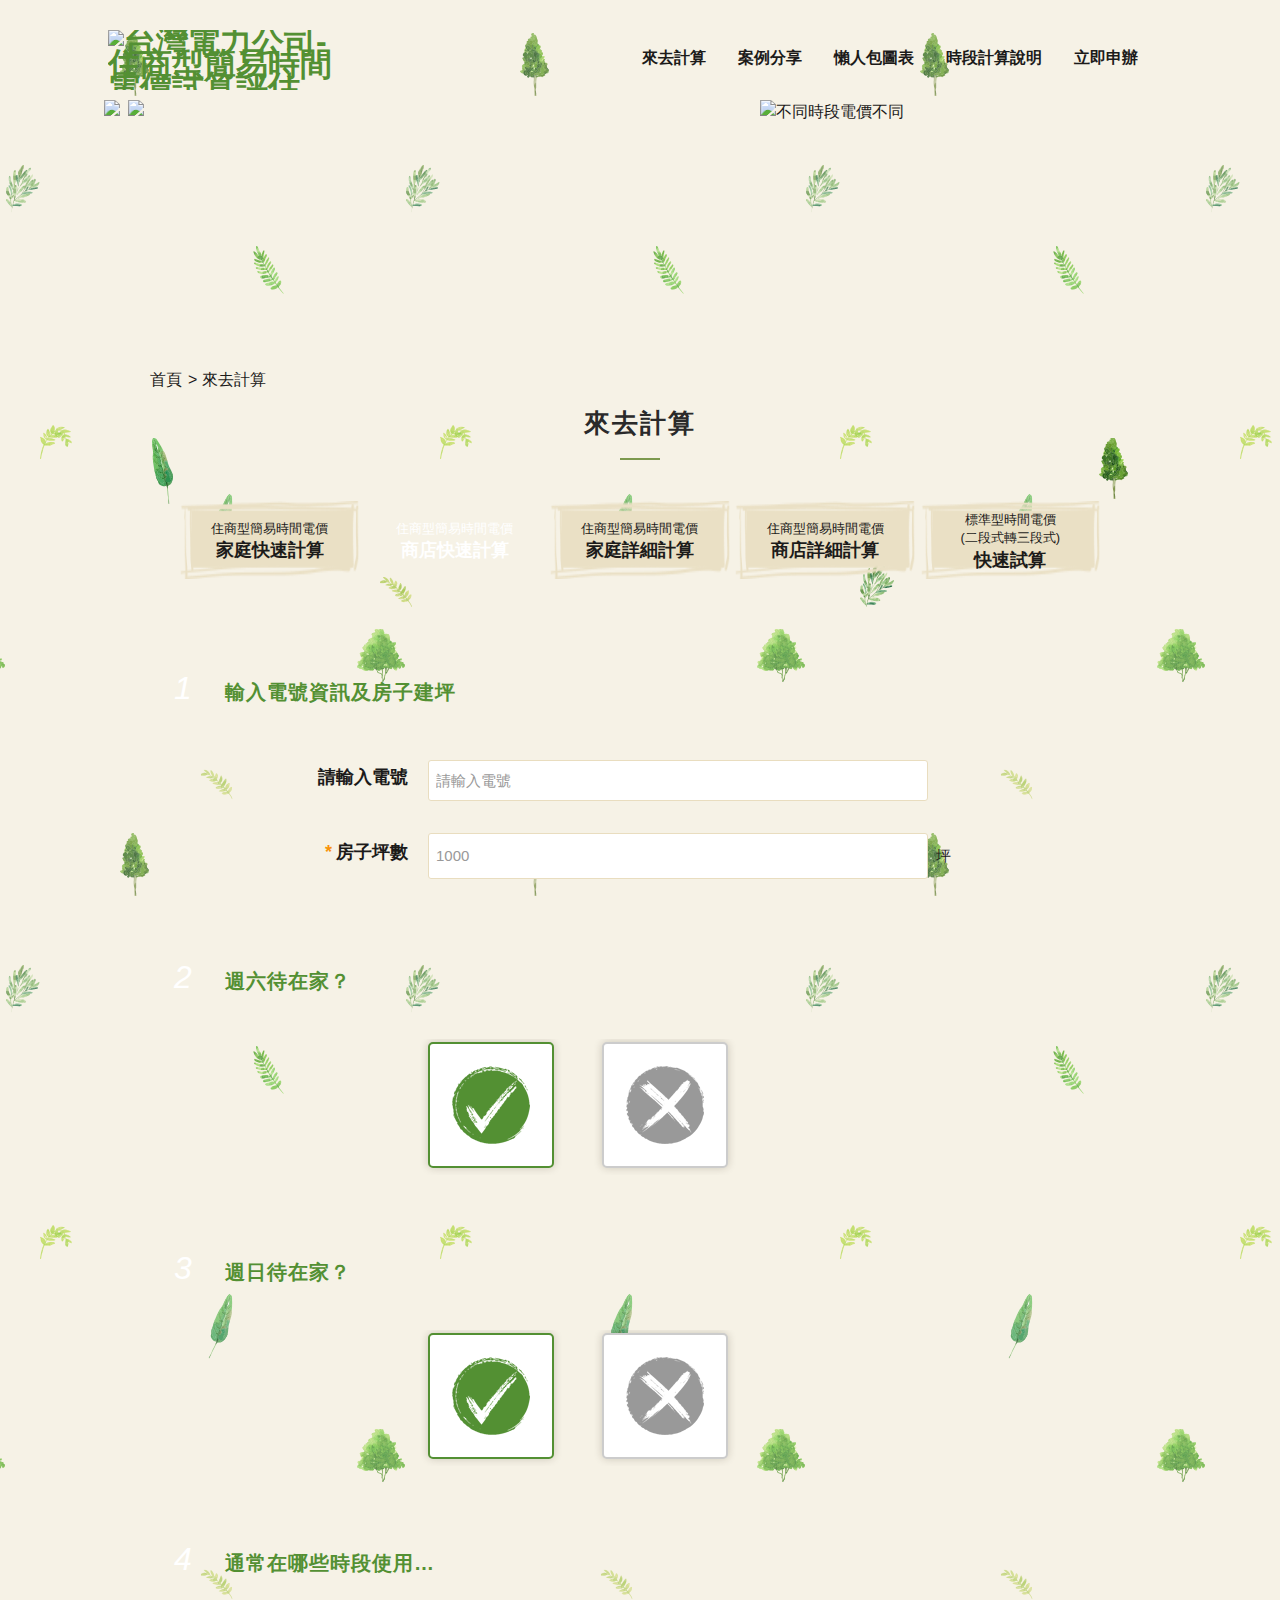
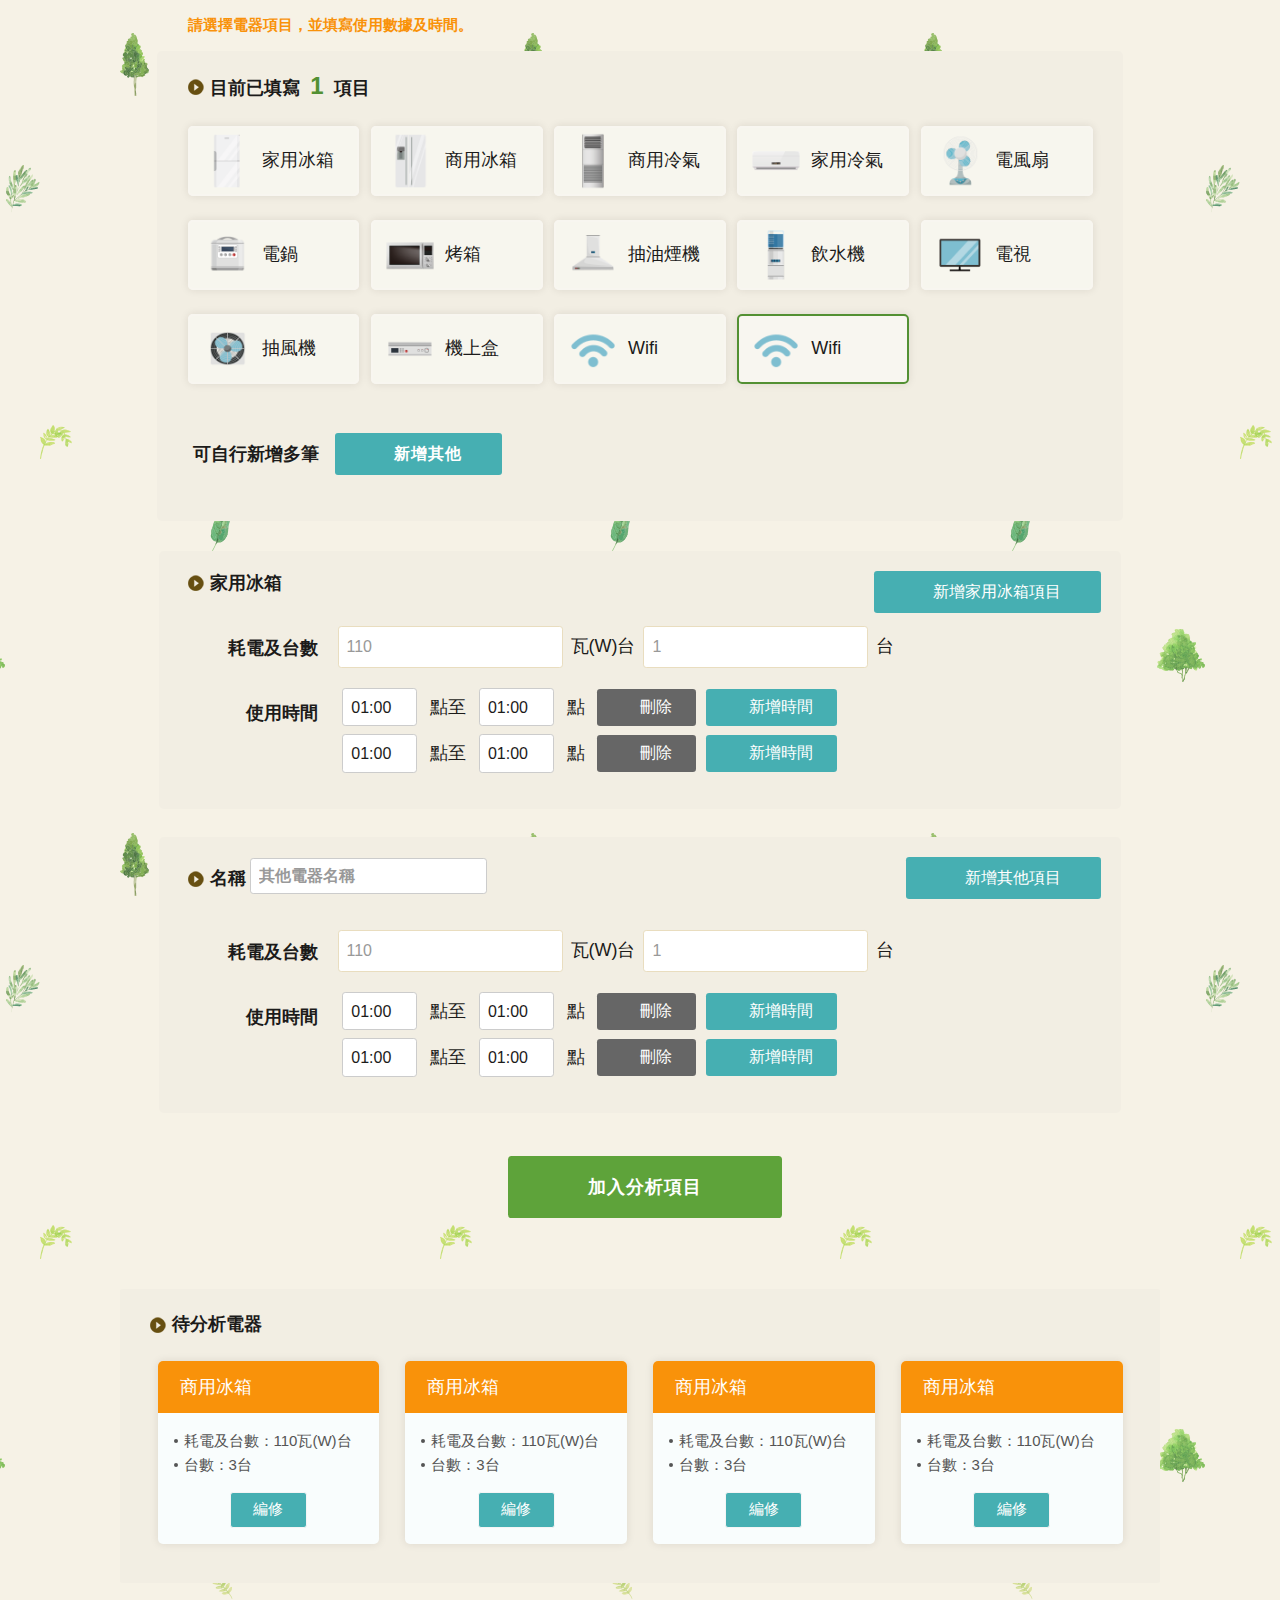
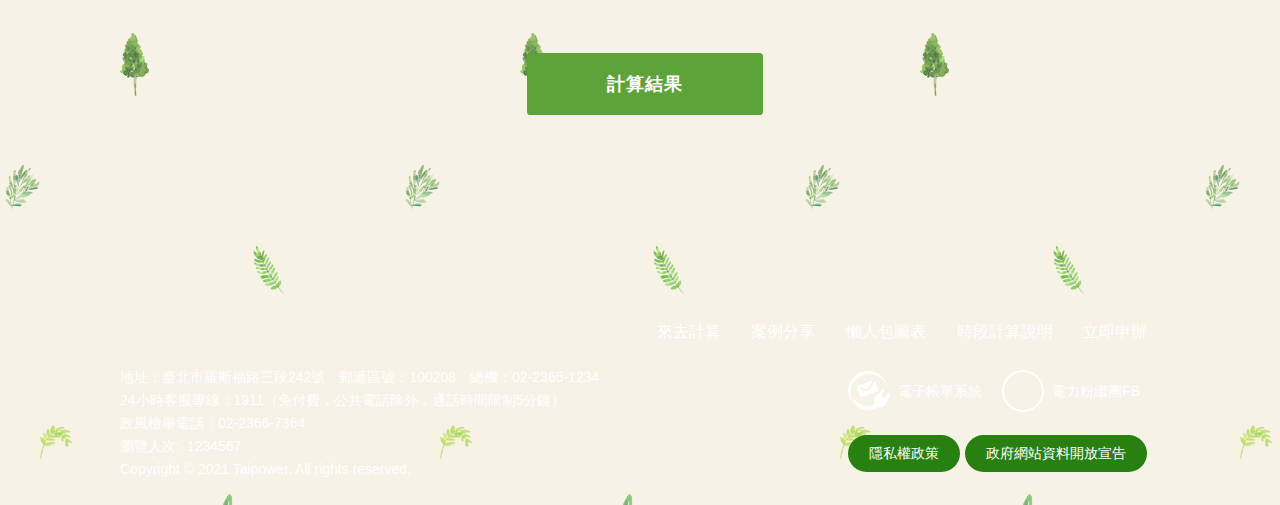
==== commit 4e6a60b7: "修正電價表顏色 個案分析統一改成案例分享 快速試算html與 css調整" ====
--- a/TOU_home_detail.htm
+++ b/TOU_home_detail.htm
@@ -132,7 +132,7 @@
                 <form action="">
                   <div class="flex-form form_grid">
                     <div class="form_grp">
-                      <label for="username" class="form_title">週六待在家？</label>
+                      <label for="username" class="form_title"></label>
                       <div class="form_content">
                         <label>
                           <input name="radioSample" type="radio" value="yes" class="b_yes" checked="">
@@ -152,7 +152,7 @@
                 <form action="">
                   <div class="flex-form form_grid">
                     <div class="form_grp">
-                      <label for="username" class="form_title">週日待在家？</label>
+                      <label for="username" class="form_title"></label>
                       <div class="form_content">
                         <label>
                           <input name="radioSample" type="radio" value="yes" class="b_yes" checked="">
@@ -525,7 +525,7 @@
                         </div>
                         <a href="" class="appliance_delete"><i class="i_trash2"></i></a>
                         <ul>
-                          <li>耗電及台數：110 瓦(W)台</li>
+                          <li>耗電及台數：110瓦(W)台</li>
                           <li>台數：3台</li>
                         </ul>
                         <button class="btn">編修</button>
@@ -536,7 +536,7 @@
                         </div>
                         <a href="" class="appliance_delete"><i class="i_trash2"></i></a>
                         <ul>
-                          <li>耗電及台數：110 瓦(W)台</li>
+                          <li>耗電及台數：110瓦(W)台</li>
                           <li>台數：3台</li>
                         </ul>
                         <button class="btn">編修</button>
@@ -547,7 +547,7 @@
                         </div>
                         <a href="" class="appliance_delete"><i class="i_trash2"></i></a>
                         <ul>
-                          <li>耗電及台數：110 瓦(W)台</li>
+                          <li>耗電及台數：110瓦(W)台</li>
                           <li>台數：3台</li>
                         </ul>
                         <button class="btn">編修</button>
@@ -558,7 +558,7 @@
                         </div>
                         <a href="" class="appliance_delete"><i class="i_trash2"></i></a>
                         <ul>
-                          <li>耗電及台數：110 瓦(W)台</li>
+                          <li>耗電及台數：110瓦(W)台</li>
                           <li>台數：3台</li>
                         </ul>
                         <button class="btn">編修</button>
--- a/css/taipower.css
+++ b/css/taipower.css
@@ -1,2 +1,2 @@
-﻿html{font-family:sans-serif;-ms-text-size-adjust:100%;-webkit-text-size-adjust:100%}body{margin:0}article,aside,details,figcaption,figure,footer,header,hgroup,main,menu,nav,section,summary{display:block}audio,canvas,progress,video{display:inline-block;vertical-align:baseline}audio:not([controls]){display:none;height:0}[hidden],template{display:none}a{background-color:transparent}a:active,a:hover{outline:0}abbr[title]{border-bottom:1px dotted}b,strong{font-weight:bold}dfn{font-style:italic}h1{font-size:2em;margin:0.67em 0}mark{background:#ff0;color:#000}small{font-size:80%}sub,sup{font-size:75%;line-height:0;position:relative;vertical-align:baseline}sup{top:-0.5em}sub{bottom:-0.25em}img{border:0}svg:not(:root){overflow:hidden}figure{margin:1em 40px}hr{box-sizing:content-box;height:0}pre{overflow:auto}code,kbd,pre,samp{font-family:monospace, monospace;font-size:1em}button,input,optgroup,select,textarea{color:inherit;font:inherit;margin:0}button{overflow:visible}button,select{text-transform:none}button,html input[type="button"],input[type="reset"],input[type="submit"]{-webkit-appearance:button;cursor:pointer}button[disabled],html input[disabled]{cursor:default}button::-moz-focus-inner,input::-moz-focus-inner{border:0;padding:0}input{line-height:normal}input[type="checkbox"],input[type="radio"]{box-sizing:border-box;padding:0}input[type="number"]::-webkit-inner-spin-button,input[type="number"]::-webkit-outer-spin-button{height:auto}input[type="search"]{-webkit-appearance:textfield;box-sizing:content-box}input[type="search"]::-webkit-search-cancel-button,input[type="search"]::-webkit-search-decoration{-webkit-appearance:none}fieldset{border:1px solid #c0c0c0;margin:0 2px;padding:0.35em 0.625em 0.75em}legend{border:0;padding:0}textarea{overflow:auto}optgroup{font-weight:bold}table{border-collapse:collapse;border-spacing:0}td,th{padding:0}.row,.container,.divider,.divider-vertical,.tabSet,.header .navigation,.fatfooter,div.function,.pagination,.thumbnail .btn_grp,div.tag,.web_link,.publish_info,.sitemap,.slick-lightbox-slick-caption,.Syncing_slider{clear:both;zoom:1}.row:before,.container:before,.divider:before,.divider-vertical:before,.tabSet:before,.header .navigation:before,.fatfooter:before,div.function:before,.pagination:before,.thumbnail .btn_grp:before,div.tag:before,.web_link:before,.publish_info:before,.sitemap:before,.slick-lightbox-slick-caption:before,.Syncing_slider:before,.row:after,.container:after,.divider:after,.divider-vertical:after,.tabSet:after,.header .navigation:after,.fatfooter:after,div.function:after,.pagination:after,.thumbnail .btn_grp:after,div.tag:after,.web_link:after,.publish_info:after,.sitemap:after,.slick-lightbox-slick-caption:after,.Syncing_slider:after{content:"";display:table}.row:after,.container:after,.divider:after,.divider-vertical:after,.tabSet:after,.header .navigation:after,.fatfooter:after,div.function:after,.pagination:after,.thumbnail .btn_grp:after,div.tag:after,.web_link:after,.publish_info:after,.sitemap:after,.slick-lightbox-slick-caption:after,.Syncing_slider:after{clear:both}.flex-equal-2 .Flex-set,.flex-equal-3 .Flex-set,.flex-equal-4 .Flex-set,.flex-equal-5 .Flex-set,.flex-equal-5-3-1 .Flex-set,.flex-equal-6 .Flex-set,.flex-equal-6-4-2 .Flex-set,.flex-equal-6-3-1 .Flex-set,.flex-equal-6-2 .Flex-set,.flex-equal-7 .Flex-set,.flex-equal-8 .Flex-set,.flex-equal-8-6-4 .Flex-set,.flex-equal-8-5-3 .Flex-set,.flex-equal-8-5-2 .Flex-set,.flex-equal-9 .Flex-set,.flex-equal-9-6-3 .Flex-set,.flex-equal-9-5-4 .Flex-set,.flex-equal-9-4-2 .Flex-set,.flex-equal-10 .Flex-set,.flex-equal-11 .Flex-set,.flex-equal-12 .Flex-set,.flex-5 .Flex-set,.flex-6 .Flex-set,.flex-7 .Flex-set,.flex-8 .Flex-set,.flex-9 .Flex-set,.flex-10 .Flex-set,.flex-11 .Flex-set,.flex-3-3 .Flex-set,.flex-4-4 .Flex-set,.flex-5-5 .Flex-set,.flex-5-7 .Flex-set,.flex-6-6 .Flex-set,.flex-8-4 .Flex-set,.flex-4-8 .Flex-set,.flex-4-4-4 .Flex-set,.flex-3-3-3-3 .Flex-set,.flex-equal-TT .Flex-set,.flex-equal-TT-11 .Flex-set,.flex-equal-TT-10 .Flex-set,.flex-equal-TT-9 .Flex-set,.flex-equal-TT-8 .Flex-set,.flex-equal-TT-7 .Flex-set,.flex-equal-TT-6 .Flex-set,.flex-equal-TT-5 .Flex-set,.flex-equal-TT-4 .Flex-set,.flex-equal-TT-3 .Flex-set,.flex-equal-TT-2 .Flex-set{box-sizing:border-box;display:flex;flex-flow:row wrap;justify-content:space-between}.row{margin-left:-15px;margin-right:-15px}.row>div{box-sizing:border-box}.container{position:relative;margin-right:auto;margin-left:auto;padding-left:15px;padding-right:15px}html{font-size:100%;line-height:1em}.vertical_rhythm{background-image:url('[data-uri]');background-size:100%;background-image:-webkit-gradient(linear, 50% 100%, 50% 0%, color-stop(5%, rgba(187,187,187,0.4)),color-stop(5%, rgba(187,187,187,0)));background-image:-moz-linear-gradient(bottom, rgba(187,187,187,0.4) 5%,rgba(187,187,187,0) 5%);background-image:-webkit-linear-gradient(bottom, rgba(187,187,187,0.4) 5%,rgba(187,187,187,0) 5%);background-image:linear-gradient(to top, rgba(187,187,187,0.4) 5%,rgba(187,187,187,0) 5%);-moz-background-size:100% 2em;-o-background-size:100% 2em;-webkit-background-size:100% 2em;background-size:100% 2em;background-position:left top}.vertical_rhythm img{float:left;margin:0 16px 0 0}.cp{font-size:1em;line-height:2em}.cp h1{font-size:2em;line-height:1.5em;padding-top:0em;margin-bottom:.5em}.cp h2{font-size:1.5em;line-height:1.33333em;padding-top:0em;margin-bottom:0em}.cp h3{font-size:1.25em;line-height:1.6em;padding-top:0em;margin-bottom:0em}.cp h4{font-size:1.25em;line-height:1.6em;padding-top:0em;margin-bottom:0em}.cp h5{font-size:1.25em;line-height:1.6em;margin-top:0em;margin-bottom:0em}.cp h6{font-size:1em;line-height:2em;margin-top:0em;margin-bottom:0em}.cp p{font-size:1em;line-height:2em;margin-top:0em;margin-bottom:2em}.cp ul,.cp ol{font-size:1em;line-height:2em;margin-top:0em;margin-bottom:2em}.cp dd,.cp th,.cp td figure{font-size:1em;line-height:2em}.cp blockquote{background:#f2f2f2;font-style:normal;display:block;font-size:1em;line-height:2em;border-left:5px solid #539033;padding:32px;box-sizing:border-box;margin-left:.5em;margin-right:.5em;margin-top:0em;margin-bottom:2em}.cp img{max-width:100%}@media screen and (max-width: 767px){.cp img{max-width:100%;width:auto;clear:both}}body{font-size:1em;font-weight:normal;color:#1c1b1a;line-height:1.45em;font-family:Lato,"PingFang TC","Helvetica Neue",Helvetica,微軟正黑體,Arial,sans-serif;-webkit-text-size-adjust:none}a{color:#539033;text-decoration:none}a:hover,a:focus{color:#69b640;cursor:pointer}kbd{background:#FFF;border-radius:.2em;color:#555;font-weight:bold;display:inline-block;padding:.1em .6em;font-size:.938em;font-family:sans-serif;margin-right:.4em;margin-bottom:.1em;vertical-align:middle;border-top:1px solid #BBB;border-bottom:3px solid #BBB;border-left:2px solid #BBB;border-right:2px solid #BBB}kbd ~ kbd{margin-left:.4em}kbd kbd{border:none}.demosection{padding:0em 0 3em;text-align:center}.demosection [class^="col"]{border:1px solid #21baff;background:#baeaff;min-height:200px;color:#86817c;text-align:center;line-height:200px;font-size:1.5em;font-weight:bold;box-sizing:border-box}.demosection+.demosection{padding-top:2em}.demosection+.bg{background:#bfe2ad}.demosection.full .container{max-width:100% !important}.tt{color:#222}.full .container{max-width:100% !important}.col-6-6 .col{float:left;width:100%}@media (min-width: 768px){.col-6-6 .col{float:left;width:50%}}@media (min-width: 1025px){.col-6-6 .col{float:left;width:50%}}@media (min-width: 1400px){.col-6-6 .col{float:left;width:50%}}.col-4-4-4 .col{float:left;width:100%}@media (min-width: 768px){.col-4-4-4 .col{float:left;width:33.33333%}}@media (min-width: 1025px){.col-4-4-4 .col{float:left;width:33.33333%}}@media (min-width: 1400px){.col-4-4-4 .col{float:left;width:33.33333%}}.col-3-3-3-3 .col{float:left;width:100%}@media (min-width: 768px){.col-3-3-3-3 .col{float:left;width:50%}}@media (min-width: 1025px){.col-3-3-3-3 .col{float:left;width:25%}}@media (min-width: 1400px){.col-3-3-3-3 .col{float:left;width:25%}}.col-8-4 .col{float:left;width:100%}@media (min-width: 768px){.col-8-4 .col{float:left;width:66.66667%}}@media (min-width: 1025px){.col-8-4 .col{float:left;width:66.66667%}}@media (min-width: 1400px){.col-8-4 .col{float:left;width:66.66667%}}.col-8-4 .col:nth-child(2n){float:left;width:100%}@media (min-width: 768px){.col-8-4 .col:nth-child(2n){float:left;width:33.33333%}}@media (min-width: 1025px){.col-8-4 .col:nth-child(2n){float:left;width:33.33333%}}@media (min-width: 1400px){.col-8-4 .col:nth-child(2n){float:left;width:33.33333%}}.col-4-8 .col{float:left;width:100%}@media (min-width: 768px){.col-4-8 .col{float:left;width:33.33333%}}@media (min-width: 1025px){.col-4-8 .col{float:left;width:33.33333%}}@media (min-width: 1400px){.col-4-8 .col{float:left;width:33.33333%}}.col-4-8 .col:nth-child(2n){float:left;width:100%}@media (min-width: 768px){.col-4-8 .col:nth-child(2n){float:left;width:66.66667%}}@media (min-width: 1025px){.col-4-8 .col:nth-child(2n){float:left;width:66.66667%}}@media (min-width: 1400px){.col-4-8 .col:nth-child(2n){float:left;width:66.66667%}}.col-2-2-2-2-2-2 .col{float:left;width:50%}@media (min-width: 768px){.col-2-2-2-2-2-2 .col{float:left;width:16.66667%}}@media (min-width: 1025px){.col-2-2-2-2-2-2 .col{float:left;width:16.66667%}}@media (min-width: 1400px){.col-2-2-2-2-2-2 .col{float:left;width:16.66667%}}.cssname .news{float:left;width:100%}@media (min-width: 768px){.cssname .news{float:left;width:66.66667%}}@media (min-width: 1025px){.cssname .news{float:left;width:66.66667%}}@media (min-width: 1400px){.cssname .news{float:left;width:66.66667%}}.cssname .video{float:left;width:100%}@media (min-width: 768px){.cssname .video{float:left;width:33.33333%}}@media (min-width: 1025px){.cssname .video{float:left;width:33.33333%}}@media (min-width: 1400px){.cssname .video{float:left;width:33.33333%}}.col-3-6-3 .col{float:left;width:100%}@media (min-width: 768px){.col-3-6-3 .col{float:left;width:25%}}@media (min-width: 1025px){.col-3-6-3 .col{float:left;width:25%}}@media (min-width: 1400px){.col-3-6-3 .col{float:left;width:25%}}.col-3-6-3 .col:nth-child(2){float:left;width:100%}@media (min-width: 768px){.col-3-6-3 .col:nth-child(2){float:left;width:50%}}@media (min-width: 1025px){.col-3-6-3 .col:nth-child(2){float:left;width:50%}}@media (min-width: 1400px){.col-3-6-3 .col:nth-child(2){float:left;width:50%}}.col-5 .col{float:left;width:100%}@media (min-width: 768px){.col-5 .col{float:left;width:16.66667%}}@media (min-width: 1025px){.col-5 .col{float:left;width:16.66667%}}@media (min-width: 1400px){.col-5 .col{float:left;width:16.66667%}}.col-5 .col:first-child{margin-left:0%}@media (min-width: 768px){.col-5 .col:first-child{margin-left:8.33333%}}@media (min-width: 1025px){.col-5 .col:first-child{margin-left:8.33333%}}@media (min-width: 1400px){.col-5 .col:first-child{margin-left:8.33333%}}.flex-equal-2,.flex-equal-3,.flex-equal-4,.flex-equal-5,.flex-equal-5-3-1,.flex-equal-6,.flex-equal-6-4-2,.flex-equal-6-3-1,.flex-equal-6-2,.flex-equal-7,.flex-equal-8,.flex-equal-8-6-4,.flex-equal-8-5-3,.flex-equal-8-5-2,.flex-equal-9,.flex-equal-9-6-3,.flex-equal-9-5-4,.flex-equal-9-4-2,.flex-equal-10,.flex-equal-11,.flex-equal-12,.flex-5,.flex-6,.flex-7,.flex-8,.flex-9,.flex-10,.flex-11,.flex-3-3,.flex-4-4,.flex-5-5,.flex-5-7,.flex-6-6,.flex-8-4,.flex-4-8,.flex-4-4-4,.flex-3-3-3-3,.flex-equal-TT,.flex-equal-TT-11,.flex-equal-TT-10,.flex-equal-TT-9,.flex-equal-TT-8,.flex-equal-TT-7,.flex-equal-TT-6,.flex-equal-TT-5,.flex-equal-TT-4,.flex-equal-TT-3,.flex-equal-TT-2{margin:1em 0}.flex-equal-2 h2,.flex-equal-3 h2,.flex-equal-4 h2,.flex-equal-5 h2,.flex-equal-5-3-1 h2,.flex-equal-6 h2,.flex-equal-6-4-2 h2,.flex-equal-6-3-1 h2,.flex-equal-6-2 h2,.flex-equal-7 h2,.flex-equal-8 h2,.flex-equal-8-6-4 h2,.flex-equal-8-5-3 h2,.flex-equal-8-5-2 h2,.flex-equal-9 h2,.flex-equal-9-6-3 h2,.flex-equal-9-5-4 h2,.flex-equal-9-4-2 h2,.flex-equal-10 h2,.flex-equal-11 h2,.flex-equal-12 h2,.flex-5 h2,.flex-6 h2,.flex-7 h2,.flex-8 h2,.flex-9 h2,.flex-10 h2,.flex-11 h2,.flex-3-3 h2,.flex-4-4 h2,.flex-5-5 h2,.flex-5-7 h2,.flex-6-6 h2,.flex-8-4 h2,.flex-4-8 h2,.flex-4-4-4 h2,.flex-3-3-3-3 h2,.flex-equal-TT h2,.flex-equal-TT-11 h2,.flex-equal-TT-10 h2,.flex-equal-TT-9 h2,.flex-equal-TT-8 h2,.flex-equal-TT-7 h2,.flex-equal-TT-6 h2,.flex-equal-TT-5 h2,.flex-equal-TT-4 h2,.flex-equal-TT-3 h2,.flex-equal-TT-2 h2{text-align:center}.flex-equal-2 .Flex-set,.flex-equal-3 .Flex-set,.flex-equal-4 .Flex-set,.flex-equal-5 .Flex-set,.flex-equal-5-3-1 .Flex-set,.flex-equal-6 .Flex-set,.flex-equal-6-4-2 .Flex-set,.flex-equal-6-3-1 .Flex-set,.flex-equal-6-2 .Flex-set,.flex-equal-7 .Flex-set,.flex-equal-8 .Flex-set,.flex-equal-8-6-4 .Flex-set,.flex-equal-8-5-3 .Flex-set,.flex-equal-8-5-2 .Flex-set,.flex-equal-9 .Flex-set,.flex-equal-9-6-3 .Flex-set,.flex-equal-9-5-4 .Flex-set,.flex-equal-9-4-2 .Flex-set,.flex-equal-10 .Flex-set,.flex-equal-11 .Flex-set,.flex-equal-12 .Flex-set,.flex-5 .Flex-set,.flex-6 .Flex-set,.flex-7 .Flex-set,.flex-8 .Flex-set,.flex-9 .Flex-set,.flex-10 .Flex-set,.flex-11 .Flex-set,.flex-3-3 .Flex-set,.flex-4-4 .Flex-set,.flex-5-5 .Flex-set,.flex-5-7 .Flex-set,.flex-6-6 .Flex-set,.flex-8-4 .Flex-set,.flex-4-8 .Flex-set,.flex-4-4-4 .Flex-set,.flex-3-3-3-3 .Flex-set,.flex-equal-TT .Flex-set,.flex-equal-TT-11 .Flex-set,.flex-equal-TT-10 .Flex-set,.flex-equal-TT-9 .Flex-set,.flex-equal-TT-8 .Flex-set,.flex-equal-TT-7 .Flex-set,.flex-equal-TT-6 .Flex-set,.flex-equal-TT-5 .Flex-set,.flex-equal-TT-4 .Flex-set,.flex-equal-TT-3 .Flex-set,.flex-equal-TT-2 .Flex-set{background:#eee}.flex-equal-2 .Flex-set .col p,.flex-equal-3 .Flex-set .col p,.flex-equal-4 .Flex-set .col p,.flex-equal-5 .Flex-set .col p,.flex-equal-5-3-1 .Flex-set .col p,.flex-equal-6 .Flex-set .col p,.flex-equal-6-4-2 .Flex-set .col p,.flex-equal-6-3-1 .Flex-set .col p,.flex-equal-6-2 .Flex-set .col p,.flex-equal-7 .Flex-set .col p,.flex-equal-8 .Flex-set .col p,.flex-equal-8-6-4 .Flex-set .col p,.flex-equal-8-5-3 .Flex-set .col p,.flex-equal-8-5-2 .Flex-set .col p,.flex-equal-9 .Flex-set .col p,.flex-equal-9-6-3 .Flex-set .col p,.flex-equal-9-5-4 .Flex-set .col p,.flex-equal-9-4-2 .Flex-set .col p,.flex-equal-10 .Flex-set .col p,.flex-equal-11 .Flex-set .col p,.flex-equal-12 .Flex-set .col p,.flex-5 .Flex-set .col p,.flex-6 .Flex-set .col p,.flex-7 .Flex-set .col p,.flex-8 .Flex-set .col p,.flex-9 .Flex-set .col p,.flex-10 .Flex-set .col p,.flex-11 .Flex-set .col p,.flex-3-3 .Flex-set .col p,.flex-4-4 .Flex-set .col p,.flex-5-5 .Flex-set .col p,.flex-5-7 .Flex-set .col p,.flex-6-6 .Flex-set .col p,.flex-8-4 .Flex-set .col p,.flex-4-8 .Flex-set .col p,.flex-4-4-4 .Flex-set .col p,.flex-3-3-3-3 .Flex-set .col p,.flex-equal-TT .Flex-set .col p,.flex-equal-TT-11 .Flex-set .col p,.flex-equal-TT-10 .Flex-set .col p,.flex-equal-TT-9 .Flex-set .col p,.flex-equal-TT-8 .Flex-set .col p,.flex-equal-TT-7 .Flex-set .col p,.flex-equal-TT-6 .Flex-set .col p,.flex-equal-TT-5 .Flex-set .col p,.flex-equal-TT-4 .Flex-set .col p,.flex-equal-TT-3 .Flex-set .col p,.flex-equal-TT-2 .Flex-set .col p{color:rgba(255,255,255,0.5)}.flex-equal-2 .Flex-set .left,.flex-equal-3 .Flex-set .left,.flex-equal-4 .Flex-set .left,.flex-equal-5 .Flex-set .left,.flex-equal-5-3-1 .Flex-set .left,.flex-equal-6 .Flex-set .left,.flex-equal-6-4-2 .Flex-set .left,.flex-equal-6-3-1 .Flex-set .left,.flex-equal-6-2 .Flex-set .left,.flex-equal-7 .Flex-set .left,.flex-equal-8 .Flex-set .left,.flex-equal-8-6-4 .Flex-set .left,.flex-equal-8-5-3 .Flex-set .left,.flex-equal-8-5-2 .Flex-set .left,.flex-equal-9 .Flex-set .left,.flex-equal-9-6-3 .Flex-set .left,.flex-equal-9-5-4 .Flex-set .left,.flex-equal-9-4-2 .Flex-set .left,.flex-equal-10 .Flex-set .left,.flex-equal-11 .Flex-set .left,.flex-equal-12 .Flex-set .left,.flex-5 .Flex-set .left,.flex-6 .Flex-set .left,.flex-7 .Flex-set .left,.flex-8 .Flex-set .left,.flex-9 .Flex-set .left,.flex-10 .Flex-set .left,.flex-11 .Flex-set .left,.flex-3-3 .Flex-set .left,.flex-4-4 .Flex-set .left,.flex-5-5 .Flex-set .left,.flex-5-7 .Flex-set .left,.flex-6-6 .Flex-set .left,.flex-8-4 .Flex-set .left,.flex-4-8 .Flex-set .left,.flex-4-4-4 .Flex-set .left,.flex-3-3-3-3 .Flex-set .left,.flex-equal-TT .Flex-set .left,.flex-equal-TT-11 .Flex-set .left,.flex-equal-TT-10 .Flex-set .left,.flex-equal-TT-9 .Flex-set .left,.flex-equal-TT-8 .Flex-set .left,.flex-equal-TT-7 .Flex-set .left,.flex-equal-TT-6 .Flex-set .left,.flex-equal-TT-5 .Flex-set .left,.flex-equal-TT-4 .Flex-set .left,.flex-equal-TT-3 .Flex-set .left,.flex-equal-TT-2 .Flex-set .left{flex-basis:calc(100% / 12 * 5 - 2px);max-width:calc(100% / 12 * 5 - 2px);padding:0 calc(40px/2);background:#00bcd4;color:#fff}.flex-equal-2 .Flex-set .right,.flex-equal-3 .Flex-set .right,.flex-equal-4 .Flex-set .right,.flex-equal-5 .Flex-set .right,.flex-equal-5-3-1 .Flex-set .right,.flex-equal-6 .Flex-set .right,.flex-equal-6-4-2 .Flex-set .right,.flex-equal-6-3-1 .Flex-set .right,.flex-equal-6-2 .Flex-set .right,.flex-equal-7 .Flex-set .right,.flex-equal-8 .Flex-set .right,.flex-equal-8-6-4 .Flex-set .right,.flex-equal-8-5-3 .Flex-set .right,.flex-equal-8-5-2 .Flex-set .right,.flex-equal-9 .Flex-set .right,.flex-equal-9-6-3 .Flex-set .right,.flex-equal-9-5-4 .Flex-set .right,.flex-equal-9-4-2 .Flex-set .right,.flex-equal-10 .Flex-set .right,.flex-equal-11 .Flex-set .right,.flex-equal-12 .Flex-set .right,.flex-5 .Flex-set .right,.flex-6 .Flex-set .right,.flex-7 .Flex-set .right,.flex-8 .Flex-set .right,.flex-9 .Flex-set .right,.flex-10 .Flex-set .right,.flex-11 .Flex-set .right,.flex-3-3 .Flex-set .right,.flex-4-4 .Flex-set .right,.flex-5-5 .Flex-set .right,.flex-5-7 .Flex-set .right,.flex-6-6 .Flex-set .right,.flex-8-4 .Flex-set .right,.flex-4-8 .Flex-set .right,.flex-4-4-4 .Flex-set .right,.flex-3-3-3-3 .Flex-set .right,.flex-equal-TT .Flex-set .right,.flex-equal-TT-11 .Flex-set .right,.flex-equal-TT-10 .Flex-set .right,.flex-equal-TT-9 .Flex-set .right,.flex-equal-TT-8 .Flex-set .right,.flex-equal-TT-7 .Flex-set .right,.flex-equal-TT-6 .Flex-set .right,.flex-equal-TT-5 .Flex-set .right,.flex-equal-TT-4 .Flex-set .right,.flex-equal-TT-3 .Flex-set .right,.flex-equal-TT-2 .Flex-set .right{flex-basis:calc(100% / 12 * 7 - 10px);max-width:calc(100% / 12 * 7 - 10px);padding:0 calc(120px/2);background:deeppink;color:#fff}.flex-equal-2 .Flex-set .col{flex-basis:calc(100% / 2 - 4px);max-width:calc(100% / 2 - 4px);padding:0 calc(30px/2);background:#485b8a;color:#fff;margin:4px 0}.flex-equal-2 .Flex-set .col:last-child:nth-child(12n-1){margin-right:0 !important}.flex-equal-2 .Flex-set .col:last-child:nth-child(12n-2){margin-right:0 !important}.flex-equal-2 .Flex-set .col:last-child:nth-child(12n-3){margin-right:0 !important}.flex-equal-2 .Flex-set .col:last-child:nth-child(12n-4){margin-right:0 !important}.flex-equal-2 .Flex-set .col:last-child:nth-child(12n-5){margin-right:0 !important}.flex-equal-2 .Flex-set .col:last-child:nth-child(12n-6){margin-right:0 !important}.flex-equal-2 .Flex-set .col:last-child:nth-child(12n-7){margin-right:0 !important}.flex-equal-2 .Flex-set .col:last-child:nth-child(12n-8){margin-right:0 !important}.flex-equal-2 .Flex-set .col:last-child:nth-child(12n-9){margin-right:0 !important}.flex-equal-2 .Flex-set .col:last-child:nth-child(12n-10){margin-right:0 !important}.flex-equal-2 .Flex-set .col:last-child:nth-child(12n-11){margin-right:0 !important}.flex-equal-2 .Flex-set .col:last-child:nth-child(12n-12){margin-right:0 !important}@media screen and (max-width: 1024px){.flex-equal-2 .Flex-set{position:relative;min-height:1px;padding-left:15px;padding-right:15px;box-sizing:border-box}.flex-equal-2 .Flex-set .col{flex-basis:calc(100% / 1 - 0px);max-width:calc(100% / 1 - 0px);padding:0 calc(16px/2)}.flex-equal-2 .Flex-set .col:last-child{margin-right:0 !important}}.flex-equal-3 .Flex-set{flex-flow:row wrap}.flex-equal-3 .Flex-set .col{flex-basis:calc(100% / 3 - 10px);max-width:calc(100% / 3 - 10px);padding:0 calc(20px/2);background:#af2333;color:#fff;margin:4px 0}.flex-equal-3 .Flex-set .col:last-child:nth-child(3n){margin-right:0 !important}.flex-equal-3 .Flex-set .col:last-child:nth-child(3n-1){margin-right:calc( (100% / 3 - 10px)*1 + (10px*3)*1 / (3 - 1) )}.flex-equal-3 .Flex-set .col:last-child:nth-child(3n){margin-right:0 !important}.flex-equal-3 .Flex-set .col:last-child:nth-child(3n-2){margin-right:calc( (100% / 3 - 10px)*2 + (10px*3)*2 / (3 - 1) )}.flex-equal-3 .Flex-set .thumbnail{flex-basis:calc(100% / 3 - 10px);max-width:calc(100% / 3 - 10px);padding:0 calc(0px/2);background:#fff;color:#222;margin-top:.5em;margin-bottom:.5em}.flex-equal-3 .Flex-set .thumbnail:last-child:nth-child(3n){margin-right:0 !important}.flex-equal-3 .Flex-set .thumbnail:last-child:nth-child(3n-1){margin-right:calc( (100% / 3 - 10px)*1 + (10px*3)*1 / (3 - 1) )}.flex-equal-3 .Flex-set .thumbnail:last-child:nth-child(3n){margin-right:0 !important}.flex-equal-3 .Flex-set .thumbnail:last-child:nth-child(3n-2){margin-right:calc( (100% / 3 - 10px)*2 + (10px*3)*2 / (3 - 1) )}@media screen and (max-width: 1024px){.flex-equal-3 .Flex-set{position:relative;min-height:1px;padding-left:1em;padding-right:1em;box-sizing:border-box}.flex-equal-3 .Flex-set .col{flex-basis:calc(100% / 2 - 10px);max-width:calc(100% / 2 - 10px);padding:0 calc(0px/2)}.flex-equal-3 .Flex-set .col:last-child:nth-child(12n-1){margin-right:0 !important}.flex-equal-3 .Flex-set .col:last-child:nth-child(12n-2){margin-right:0 !important}.flex-equal-3 .Flex-set .col:last-child:nth-child(12n-3){margin-right:0 !important}.flex-equal-3 .Flex-set .col:last-child:nth-child(12n-4){margin-right:0 !important}.flex-equal-3 .Flex-set .col:last-child:nth-child(12n-5){margin-right:0 !important}.flex-equal-3 .Flex-set .col:last-child:nth-child(12n-6){margin-right:0 !important}.flex-equal-3 .Flex-set .col:last-child:nth-child(12n-7){margin-right:0 !important}.flex-equal-3 .Flex-set .col:last-child:nth-child(12n-8){margin-right:0 !important}.flex-equal-3 .Flex-set .col:last-child:nth-child(12n-9){margin-right:0 !important}.flex-equal-3 .Flex-set .col:last-child:nth-child(12n-10){margin-right:0 !important}.flex-equal-3 .Flex-set .col:last-child:nth-child(12n-11){margin-right:0 !important}.flex-equal-3 .Flex-set .col:last-child:nth-child(12n-12){margin-right:0 !important}.flex-equal-3 .Flex-set .col:nth-child(3n-2){border:dashed 8px #222}.flex-equal-3 .Flex-set .thumbnail{flex-basis:calc(100% / 2 - 1%);max-width:calc(100% / 2 - 1%);padding:0 calc(0px/2)}.flex-equal-3 .Flex-set .thumbnail:last-child:nth-child(12n-1){margin-right:0 !important}.flex-equal-3 .Flex-set .thumbnail:last-child:nth-child(12n-2){margin-right:0 !important}.flex-equal-3 .Flex-set .thumbnail:last-child:nth-child(12n-3){margin-right:0 !important}.flex-equal-3 .Flex-set .thumbnail:last-child:nth-child(12n-4){margin-right:0 !important}.flex-equal-3 .Flex-set .thumbnail:last-child:nth-child(12n-5){margin-right:0 !important}.flex-equal-3 .Flex-set .thumbnail:last-child:nth-child(12n-6){margin-right:0 !important}.flex-equal-3 .Flex-set .thumbnail:last-child:nth-child(12n-7){margin-right:0 !important}.flex-equal-3 .Flex-set .thumbnail:last-child:nth-child(12n-8){margin-right:0 !important}.flex-equal-3 .Flex-set .thumbnail:last-child:nth-child(12n-9){margin-right:0 !important}.flex-equal-3 .Flex-set .thumbnail:last-child:nth-child(12n-10){margin-right:0 !important}.flex-equal-3 .Flex-set .thumbnail:last-child:nth-child(12n-11){margin-right:0 !important}.flex-equal-3 .Flex-set .thumbnail:last-child:nth-child(12n-12){margin-right:0 !important}}@media screen and (max-width: 767px){.flex-equal-3 .Flex-set{position:relative;min-height:1px;padding-left:15px;padding-right:15px;box-sizing:border-box}.flex-equal-3 .Flex-set .col{flex-basis:calc(100% / 1 - 0px);max-width:calc(100% / 1 - 0px);padding:0 calc(10px/2)}.flex-equal-3 .Flex-set .col:last-child{margin-right:0 !important}.flex-equal-3 .Flex-set .thumbnail{flex-basis:calc(100% / 1 - 10px);max-width:calc(100% / 1 - 10px);padding:0 calc(10px/2)}.flex-equal-3 .Flex-set .thumbnail:last-child{margin-right:0 !important}}.flex-equal-4 .Flex-set{flex-flow:row wrap}.flex-equal-4 .Flex-set .col{flex-basis:calc(100% / 4 - 10px);max-width:calc(100% / 4 - 10px);padding:0 calc(30px/2);background:#795548;color:#fff;margin:4px 0}.flex-equal-4 .Flex-set .col:last-child:nth-child(4n){margin-right:0 !important}.flex-equal-4 .Flex-set .col:last-child:nth-child(4n-1){margin-right:calc( (100% / 4 - 10px)*1 + (10px*4)*1 / (4 - 1) )}.flex-equal-4 .Flex-set .col:last-child:nth-child(4n){margin-right:0 !important}.flex-equal-4 .Flex-set .col:last-child:nth-child(4n-2){margin-right:calc( (100% / 4 - 10px)*2 + (10px*4)*2 / (4 - 1) )}.flex-equal-4 .Flex-set .col:last-child:nth-child(4n){margin-right:0 !important}.flex-equal-4 .Flex-set .col:last-child:nth-child(4n-3){margin-right:calc( (100% / 4 - 10px)*3 + (10px*4)*3 / (4 - 1) )}@media screen and (max-width: 1024px){.flex-equal-4 .Flex-set .col{flex-basis:calc(100% / 3 - 6px);max-width:calc(100% / 3 - 6px);padding:0 calc(1em/2)}.flex-equal-4 .Flex-set .col:last-child:nth-child(3n){margin-right:0 !important}.flex-equal-4 .Flex-set .col:last-child:nth-child(3n-1){margin-right:calc( (100% / 3 - 6px)*1 + (6px*3)*1 / (3 - 1) )}.flex-equal-4 .Flex-set .col:last-child:nth-child(3n){margin-right:0 !important}.flex-equal-4 .Flex-set .col:last-child:nth-child(3n-2){margin-right:calc( (100% / 3 - 6px)*2 + (6px*3)*2 / (3 - 1) )}}@media screen and (max-width: 767px){.flex-equal-4 .Flex-set{position:relative;min-height:1px;padding-left:15px;padding-right:15px;box-sizing:border-box}.flex-equal-4 .Flex-set .col{flex-basis:calc(100% / 2 - 4px);max-width:calc(100% / 2 - 4px);padding:0 calc(1em/2)}.flex-equal-4 .Flex-set .col:last-child:nth-child(12n-1){margin-right:0 !important}.flex-equal-4 .Flex-set .col:last-child:nth-child(12n-2){margin-right:0 !important}.flex-equal-4 .Flex-set .col:last-child:nth-child(12n-3){margin-right:0 !important}.flex-equal-4 .Flex-set .col:last-child:nth-child(12n-4){margin-right:0 !important}.flex-equal-4 .Flex-set .col:last-child:nth-child(12n-5){margin-right:0 !important}.flex-equal-4 .Flex-set .col:last-child:nth-child(12n-6){margin-right:0 !important}.flex-equal-4 .Flex-set .col:last-child:nth-child(12n-7){margin-right:0 !important}.flex-equal-4 .Flex-set .col:last-child:nth-child(12n-8){margin-right:0 !important}.flex-equal-4 .Flex-set .col:last-child:nth-child(12n-9){margin-right:0 !important}.flex-equal-4 .Flex-set .col:last-child:nth-child(12n-10){margin-right:0 !important}.flex-equal-4 .Flex-set .col:last-child:nth-child(12n-11){margin-right:0 !important}.flex-equal-4 .Flex-set .col:last-child:nth-child(12n-12){margin-right:0 !important}}.flex-equal-5 .Flex-set{flex-flow:row wrap}.flex-equal-5 .Flex-set .col{flex-basis:calc(100% / 5 - 5px);max-width:calc(100% / 5 - 5px);padding:0 calc(20px/2);background:#00bcd4;color:#fff;margin:4px 0}.flex-equal-5 .Flex-set .col:last-child:nth-child(5n){margin-right:0}.flex-equal-5 .Flex-set .col:last-child:nth-child(5n-1){margin-right:calc( (100% / 5 - 5px)*1 + (5px*5)*1 / (5 - 1) )}.flex-equal-5 .Flex-set .col:last-child:nth-child(5n){margin-right:0}.flex-equal-5 .Flex-set .col:last-child:nth-child(5n-2){margin-right:calc( (100% / 5 - 5px)*2 + (5px*5)*2 / (5 - 1) )}.flex-equal-5 .Flex-set .col:last-child:nth-child(5n){margin-right:0}.flex-equal-5 .Flex-set .col:last-child:nth-child(5n-3){margin-right:calc( (100% / 5 - 5px)*3 + (5px*5)*3 / (5 - 1) )}.flex-equal-5 .Flex-set .col:last-child:nth-child(5n){margin-right:0}.flex-equal-5 .Flex-set .col:last-child:nth-child(5n-4){margin-right:calc( (100% / 5 - 5px)*4 + (5px*5)*4 / (5 - 1) )}@media screen and (max-width: 1024px){.flex-equal-5 .Flex-set{position:relative;min-height:1px;padding-left:20px;padding-right:20px;box-sizing:border-box}.flex-equal-5 .Flex-set .col{margin-top:.25em;margin-bottom:.25em;flex-basis:calc(100% / 4 - 10px);max-width:calc(100% / 4 - 10px);padding:0 calc(20px/2)}.flex-equal-5 .Flex-set .col:last-child:nth-child(4n){margin-right:0 !important}.flex-equal-5 .Flex-set .col:last-child:nth-child(4n-1){margin-right:calc( (100% / 4 - 10px)*1 + (10px*4)*1 / (4 - 1) )}.flex-equal-5 .Flex-set .col:last-child:nth-child(4n){margin-right:0 !important}.flex-equal-5 .Flex-set .col:last-child:nth-child(4n-2){margin-right:calc( (100% / 4 - 10px)*2 + (10px*4)*2 / (4 - 1) )}.flex-equal-5 .Flex-set .col:last-child:nth-child(4n){margin-right:0 !important}.flex-equal-5 .Flex-set .col:last-child:nth-child(4n-3){margin-right:calc( (100% / 4 - 10px)*3 + (10px*4)*3 / (4 - 1) )}}@media screen and (max-width: 767px){.flex-equal-5 .Flex-set .col{flex-basis:calc(100% / 2 - 4px);max-width:calc(100% / 2 - 4px);padding:0 calc(10px/2)}.flex-equal-5 .Flex-set .col:last-child:nth-child(12n-1){margin-right:0 !important}.flex-equal-5 .Flex-set .col:last-child:nth-child(12n-2){margin-right:0 !important}.flex-equal-5 .Flex-set .col:last-child:nth-child(12n-3){margin-right:0 !important}.flex-equal-5 .Flex-set .col:last-child:nth-child(12n-4){margin-right:0 !important}.flex-equal-5 .Flex-set .col:last-child:nth-child(12n-5){margin-right:0 !important}.flex-equal-5 .Flex-set .col:last-child:nth-child(12n-6){margin-right:0 !important}.flex-equal-5 .Flex-set .col:last-child:nth-child(12n-7){margin-right:0 !important}.flex-equal-5 .Flex-set .col:last-child:nth-child(12n-8){margin-right:0 !important}.flex-equal-5 .Flex-set .col:last-child:nth-child(12n-9){margin-right:0 !important}.flex-equal-5 .Flex-set .col:last-child:nth-child(12n-10){margin-right:0 !important}.flex-equal-5 .Flex-set .col:last-child:nth-child(12n-11){margin-right:0 !important}.flex-equal-5 .Flex-set .col:last-child:nth-child(12n-12){margin-right:0 !important}}.flex-equal-5-3-1 .Flex-set{position:relative;min-height:1px;padding-left:15px;padding-right:15px;box-sizing:border-box}.flex-equal-5-3-1 .Flex-set .col{flex-basis:calc(100% / 5 - 5px);max-width:calc(100% / 5 - 5px);padding:0 calc(20px/2);background:#00bcd4;color:#fff;margin:4px 0}.flex-equal-5-3-1 .Flex-set .col:last-child:nth-child(5n){margin-right:0}.flex-equal-5-3-1 .Flex-set .col:last-child:nth-child(5n-1){margin-right:calc( (100% / 5 - 5px)*1 + (5px*5)*1 / (5 - 1) )}.flex-equal-5-3-1 .Flex-set .col:last-child:nth-child(5n){margin-right:0}.flex-equal-5-3-1 .Flex-set .col:last-child:nth-child(5n-2){margin-right:calc( (100% / 5 - 5px)*2 + (5px*5)*2 / (5 - 1) )}.flex-equal-5-3-1 .Flex-set .col:last-child:nth-child(5n){margin-right:0}.flex-equal-5-3-1 .Flex-set .col:last-child:nth-child(5n-3){margin-right:calc( (100% / 5 - 5px)*3 + (5px*5)*3 / (5 - 1) )}.flex-equal-5-3-1 .Flex-set .col:last-child:nth-child(5n){margin-right:0}.flex-equal-5-3-1 .Flex-set .col:last-child:nth-child(5n-4){margin-right:calc( (100% / 5 - 5px)*4 + (5px*5)*4 / (5 - 1) )}@media screen and (max-width: 1024px){.flex-equal-5-3-1 .Flex-set .col{flex-basis:calc(100% / 3 - 4px);max-width:calc(100% / 3 - 4px);padding:0 calc(20px/2)}.flex-equal-5-3-1 .Flex-set .col:last-child:nth-child(3n){margin-right:0 !important}.flex-equal-5-3-1 .Flex-set .col:last-child:nth-child(3n-1){margin-right:calc( (100% / 3 - 4px)*1 + (4px*3)*1 / (3 - 1) )}.flex-equal-5-3-1 .Flex-set .col:last-child:nth-child(3n){margin-right:0 !important}.flex-equal-5-3-1 .Flex-set .col:last-child:nth-child(3n-2){margin-right:calc( (100% / 3 - 4px)*2 + (4px*3)*2 / (3 - 1) )}}@media screen and (max-width: 767px){.flex-equal-5-3-1 .Flex-set .col{flex-basis:calc(100% / 1 - 4px);max-width:calc(100% / 1 - 4px);padding:0 calc(20px/2)}.flex-equal-5-3-1 .Flex-set .col:last-child{margin-right:0 !important}}.flex-equal-6 .Flex-set{flex-flow:row wrap}.flex-equal-6 .Flex-set .col{flex-basis:calc(100% / 6 - 10px);max-width:calc(100% / 6 - 10px);padding:0 calc(20px/2);background:#09a20f;color:#fff;margin:4px 0}.flex-equal-6 .Flex-set .col:last-child:nth-child(6n){margin-right:0}.flex-equal-6 .Flex-set .col:last-child:nth-child(6n-1){margin-right:calc( (100% / 6 - 10px)*1 + (10px*6)*1 / (6 - 1) )}.flex-equal-6 .Flex-set .col:last-child:nth-child(6n){margin-right:0}.flex-equal-6 .Flex-set .col:last-child:nth-child(6n-2){margin-right:calc( (100% / 6 - 10px)*2 + (10px*6)*2 / (6 - 1) )}.flex-equal-6 .Flex-set .col:last-child:nth-child(6n){margin-right:0}.flex-equal-6 .Flex-set .col:last-child:nth-child(6n-3){margin-right:calc( (100% / 6 - 10px)*3 + (10px*6)*3 / (6 - 1) )}.flex-equal-6 .Flex-set .col:last-child:nth-child(6n){margin-right:0}.flex-equal-6 .Flex-set .col:last-child:nth-child(6n-4){margin-right:calc( (100% / 6 - 10px)*4 + (10px*6)*4 / (6 - 1) )}.flex-equal-6 .Flex-set .col:last-child:nth-child(6n){margin-right:0}.flex-equal-6 .Flex-set .col:last-child:nth-child(6n-5){margin-right:calc( (100% / 6 - 10px)*5 + (10px*6)*5 / (6 - 1) )}@media screen and (max-width: 1024px){.flex-equal-6 .Flex-set{position:relative;min-height:1px;padding-left:10px;padding-right:10px;box-sizing:border-box}.flex-equal-6 .Flex-set .col{margin-top:.25em;margin-bottom:.25em;flex-basis:calc(100% / 4 - 10px);max-width:calc(100% / 4 - 10px);padding:0 calc(20px/2)}.flex-equal-6 .Flex-set .col:last-child:nth-child(4n){margin-right:0 !important}.flex-equal-6 .Flex-set .col:last-child:nth-child(4n-1){margin-right:calc( (100% / 4 - 10px)*1 + (10px*4)*1 / (4 - 1) )}.flex-equal-6 .Flex-set .col:last-child:nth-child(4n){margin-right:0 !important}.flex-equal-6 .Flex-set .col:last-child:nth-child(4n-2){margin-right:calc( (100% / 4 - 10px)*2 + (10px*4)*2 / (4 - 1) )}.flex-equal-6 .Flex-set .col:last-child:nth-child(4n){margin-right:0 !important}.flex-equal-6 .Flex-set .col:last-child:nth-child(4n-3){margin-right:calc( (100% / 4 - 10px)*3 + (10px*4)*3 / (4 - 1) )}}@media screen and (max-width: 767px){.flex-equal-6 .Flex-set .col{flex-basis:calc(100% / 2 - 4px);max-width:calc(100% / 2 - 4px);padding:0 calc(20px/2)}.flex-equal-6 .Flex-set .col:last-child:nth-child(12n-1){margin-right:0 !important}.flex-equal-6 .Flex-set .col:last-child:nth-child(12n-2){margin-right:0 !important}.flex-equal-6 .Flex-set .col:last-child:nth-child(12n-3){margin-right:0 !important}.flex-equal-6 .Flex-set .col:last-child:nth-child(12n-4){margin-right:0 !important}.flex-equal-6 .Flex-set .col:last-child:nth-child(12n-5){margin-right:0 !important}.flex-equal-6 .Flex-set .col:last-child:nth-child(12n-6){margin-right:0 !important}.flex-equal-6 .Flex-set .col:last-child:nth-child(12n-7){margin-right:0 !important}.flex-equal-6 .Flex-set .col:last-child:nth-child(12n-8){margin-right:0 !important}.flex-equal-6 .Flex-set .col:last-child:nth-child(12n-9){margin-right:0 !important}.flex-equal-6 .Flex-set .col:last-child:nth-child(12n-10){margin-right:0 !important}.flex-equal-6 .Flex-set .col:last-child:nth-child(12n-11){margin-right:0 !important}.flex-equal-6 .Flex-set .col:last-child:nth-child(12n-12){margin-right:0 !important}}.flex-equal-6-4-2 .Flex-set,.flex-equal-6-3-1 .Flex-set,.flex-equal-6-2 .Flex-set{position:relative;min-height:1px;padding-left:15px;padding-right:15px;box-sizing:border-box}.flex-equal-6-4-2 .Flex-set .col,.flex-equal-6-3-1 .Flex-set .col,.flex-equal-6-2 .Flex-set .col{flex-basis:calc(100% / 6 - 10px);max-width:calc(100% / 6 - 10px);padding:0 calc(20px/2);background:#09a20f;color:#fff;margin:4px 0}.flex-equal-6-4-2 .Flex-set .col:last-child:nth-child(6n),.flex-equal-6-3-1 .Flex-set .col:last-child:nth-child(6n),.flex-equal-6-2 .Flex-set .col:last-child:nth-child(6n){margin-right:0}.flex-equal-6-4-2 .Flex-set .col:last-child:nth-child(6n-1),.flex-equal-6-3-1 .Flex-set .col:last-child:nth-child(6n-1),.flex-equal-6-2 .Flex-set .col:last-child:nth-child(6n-1){margin-right:calc( (100% / 6 - 10px)*1 + (10px*6)*1 / (6 - 1) )}.flex-equal-6-4-2 .Flex-set .col:last-child:nth-child(6n),.flex-equal-6-3-1 .Flex-set .col:last-child:nth-child(6n),.flex-equal-6-2 .Flex-set .col:last-child:nth-child(6n){margin-right:0}.flex-equal-6-4-2 .Flex-set .col:last-child:nth-child(6n-2),.flex-equal-6-3-1 .Flex-set .col:last-child:nth-child(6n-2),.flex-equal-6-2 .Flex-set .col:last-child:nth-child(6n-2){margin-right:calc( (100% / 6 - 10px)*2 + (10px*6)*2 / (6 - 1) )}.flex-equal-6-4-2 .Flex-set .col:last-child:nth-child(6n),.flex-equal-6-3-1 .Flex-set .col:last-child:nth-child(6n),.flex-equal-6-2 .Flex-set .col:last-child:nth-child(6n){margin-right:0}.flex-equal-6-4-2 .Flex-set .col:last-child:nth-child(6n-3),.flex-equal-6-3-1 .Flex-set .col:last-child:nth-child(6n-3),.flex-equal-6-2 .Flex-set .col:last-child:nth-child(6n-3){margin-right:calc( (100% / 6 - 10px)*3 + (10px*6)*3 / (6 - 1) )}.flex-equal-6-4-2 .Flex-set .col:last-child:nth-child(6n),.flex-equal-6-3-1 .Flex-set .col:last-child:nth-child(6n),.flex-equal-6-2 .Flex-set .col:last-child:nth-child(6n){margin-right:0}.flex-equal-6-4-2 .Flex-set .col:last-child:nth-child(6n-4),.flex-equal-6-3-1 .Flex-set .col:last-child:nth-child(6n-4),.flex-equal-6-2 .Flex-set .col:last-child:nth-child(6n-4){margin-right:calc( (100% / 6 - 10px)*4 + (10px*6)*4 / (6 - 1) )}.flex-equal-6-4-2 .Flex-set .col:last-child:nth-child(6n),.flex-equal-6-3-1 .Flex-set .col:last-child:nth-child(6n),.flex-equal-6-2 .Flex-set .col:last-child:nth-child(6n){margin-right:0}.flex-equal-6-4-2 .Flex-set .col:last-child:nth-child(6n-5),.flex-equal-6-3-1 .Flex-set .col:last-child:nth-child(6n-5),.flex-equal-6-2 .Flex-set .col:last-child:nth-child(6n-5){margin-right:calc( (100% / 6 - 10px)*5 + (10px*6)*5 / (6 - 1) )}@media screen and (max-width: 1024px){.flex-equal-6-4-2 .Flex-set .col{flex-basis:calc(100% / 4 - 10px);max-width:calc(100% / 4 - 10px);padding:0 calc(20px/2)}.flex-equal-6-4-2 .Flex-set .col:last-child:nth-child(4n){margin-right:0 !important}.flex-equal-6-4-2 .Flex-set .col:last-child:nth-child(4n-1){margin-right:calc( (100% / 4 - 10px)*1 + (10px*4)*1 / (4 - 1) )}.flex-equal-6-4-2 .Flex-set .col:last-child:nth-child(4n){margin-right:0 !important}.flex-equal-6-4-2 .Flex-set .col:last-child:nth-child(4n-2){margin-right:calc( (100% / 4 - 10px)*2 + (10px*4)*2 / (4 - 1) )}.flex-equal-6-4-2 .Flex-set .col:last-child:nth-child(4n){margin-right:0 !important}.flex-equal-6-4-2 .Flex-set .col:last-child:nth-child(4n-3){margin-right:calc( (100% / 4 - 10px)*3 + (10px*4)*3 / (4 - 1) )}}@media screen and (max-width: 767px){.flex-equal-6-4-2 .Flex-set .col{flex-basis:calc(100% / 2 - 10px);max-width:calc(100% / 2 - 10px);padding:0 calc(20px/2)}.flex-equal-6-4-2 .Flex-set .col:last-child:nth-child(12n-1){margin-right:0 !important}.flex-equal-6-4-2 .Flex-set .col:last-child:nth-child(12n-2){margin-right:0 !important}.flex-equal-6-4-2 .Flex-set .col:last-child:nth-child(12n-3){margin-right:0 !important}.flex-equal-6-4-2 .Flex-set .col:last-child:nth-child(12n-4){margin-right:0 !important}.flex-equal-6-4-2 .Flex-set .col:last-child:nth-child(12n-5){margin-right:0 !important}.flex-equal-6-4-2 .Flex-set .col:last-child:nth-child(12n-6){margin-right:0 !important}.flex-equal-6-4-2 .Flex-set .col:last-child:nth-child(12n-7){margin-right:0 !important}.flex-equal-6-4-2 .Flex-set .col:last-child:nth-child(12n-8){margin-right:0 !important}.flex-equal-6-4-2 .Flex-set .col:last-child:nth-child(12n-9){margin-right:0 !important}.flex-equal-6-4-2 .Flex-set .col:last-child:nth-child(12n-10){margin-right:0 !important}.flex-equal-6-4-2 .Flex-set .col:last-child:nth-child(12n-11){margin-right:0 !important}.flex-equal-6-4-2 .Flex-set .col:last-child:nth-child(12n-12){margin-right:0 !important}}@media screen and (max-width: 1024px){.flex-equal-6-3-1 .Flex-set .col{flex-basis:calc(100% / 3 - 10px);max-width:calc(100% / 3 - 10px);padding:0 calc(20px/2)}.flex-equal-6-3-1 .Flex-set .col:last-child:nth-child(3n){margin-right:0 !important}.flex-equal-6-3-1 .Flex-set .col:last-child:nth-child(3n-1){margin-right:calc( (100% / 3 - 10px)*1 + (10px*3)*1 / (3 - 1) )}.flex-equal-6-3-1 .Flex-set .col:last-child:nth-child(3n){margin-right:0 !important}.flex-equal-6-3-1 .Flex-set .col:last-child:nth-child(3n-2){margin-right:calc( (100% / 3 - 10px)*2 + (10px*3)*2 / (3 - 1) )}}@media screen and (max-width: 767px){.flex-equal-6-3-1 .Flex-set{position:relative;min-height:1px;padding-left:0;padding-right:0;box-sizing:border-box}.flex-equal-6-3-1 .Flex-set .col{flex-basis:calc(100% / 1 - 0px);max-width:calc(100% / 1 - 0px);padding:0 calc(20px/2)}.flex-equal-6-3-1 .Flex-set .col:last-child{margin-right:0 !important}}@media screen and (max-width: 1024px){.flex-equal-6-2 .Flex-set .col{flex-basis:calc(100% / 2 - 10px);max-width:calc(100% / 2 - 10px);padding:0 calc(20px/2)}.flex-equal-6-2 .Flex-set .col:last-child:nth-child(12n-1){margin-right:0 !important}.flex-equal-6-2 .Flex-set .col:last-child:nth-child(12n-2){margin-right:0 !important}.flex-equal-6-2 .Flex-set .col:last-child:nth-child(12n-3){margin-right:0 !important}.flex-equal-6-2 .Flex-set .col:last-child:nth-child(12n-4){margin-right:0 !important}.flex-equal-6-2 .Flex-set .col:last-child:nth-child(12n-5){margin-right:0 !important}.flex-equal-6-2 .Flex-set .col:last-child:nth-child(12n-6){margin-right:0 !important}.flex-equal-6-2 .Flex-set .col:last-child:nth-child(12n-7){margin-right:0 !important}.flex-equal-6-2 .Flex-set .col:last-child:nth-child(12n-8){margin-right:0 !important}.flex-equal-6-2 .Flex-set .col:last-child:nth-child(12n-9){margin-right:0 !important}.flex-equal-6-2 .Flex-set .col:last-child:nth-child(12n-10){margin-right:0 !important}.flex-equal-6-2 .Flex-set .col:last-child:nth-child(12n-11){margin-right:0 !important}.flex-equal-6-2 .Flex-set .col:last-child:nth-child(12n-12){margin-right:0 !important}}.flex-equal-7 .Flex-set{flex-flow:row wrap}.flex-equal-7 .Flex-set .col{flex-basis:calc(100% / 7 - 10px);max-width:calc(100% / 7 - 10px);padding:0 calc(20px/2);background:#d47630;color:#fff;margin:4px 0}.flex-equal-7 .Flex-set .col:last-child:nth-child(7n){margin-right:0}.flex-equal-7 .Flex-set .col:last-child:nth-child(7n-1){margin-right:calc( (100% / 7 - 10px)*1 + (10px*7)*1 / (7 - 1) )}.flex-equal-7 .Flex-set .col:last-child:nth-child(7n){margin-right:0}.flex-equal-7 .Flex-set .col:last-child:nth-child(7n-2){margin-right:calc( (100% / 7 - 10px)*2 + (10px*7)*2 / (7 - 1) )}.flex-equal-7 .Flex-set .col:last-child:nth-child(7n){margin-right:0}.flex-equal-7 .Flex-set .col:last-child:nth-child(7n-3){margin-right:calc( (100% / 7 - 10px)*3 + (10px*7)*3 / (7 - 1) )}.flex-equal-7 .Flex-set .col:last-child:nth-child(7n){margin-right:0}.flex-equal-7 .Flex-set .col:last-child:nth-child(7n-4){margin-right:calc( (100% / 7 - 10px)*4 + (10px*7)*4 / (7 - 1) )}.flex-equal-7 .Flex-set .col:last-child:nth-child(7n){margin-right:0}.flex-equal-7 .Flex-set .col:last-child:nth-child(7n-5){margin-right:calc( (100% / 7 - 10px)*5 + (10px*7)*5 / (7 - 1) )}.flex-equal-7 .Flex-set .col:last-child:nth-child(7n){margin-right:0}.flex-equal-7 .Flex-set .col:last-child:nth-child(7n-6){margin-right:calc( (100% / 7 - 10px)*6 + (10px*7)*6 / (7 - 1) )}@media screen and (max-width: 1024px){.flex-equal-7 .Flex-set{position:relative;min-height:1px;padding-left:10px;padding-right:10px;box-sizing:border-box}.flex-equal-7 .Flex-set .col{margin-top:.25em;margin-bottom:.25em;flex-basis:calc(100% / 4 - 10px);max-width:calc(100% / 4 - 10px);padding:0 calc(20px/2)}.flex-equal-7 .Flex-set .col:last-child:nth-child(4n){margin-right:0 !important}.flex-equal-7 .Flex-set .col:last-child:nth-child(4n-1){margin-right:calc( (100% / 4 - 10px)*1 + (10px*4)*1 / (4 - 1) )}.flex-equal-7 .Flex-set .col:last-child:nth-child(4n){margin-right:0 !important}.flex-equal-7 .Flex-set .col:last-child:nth-child(4n-2){margin-right:calc( (100% / 4 - 10px)*2 + (10px*4)*2 / (4 - 1) )}.flex-equal-7 .Flex-set .col:last-child:nth-child(4n){margin-right:0 !important}.flex-equal-7 .Flex-set .col:last-child:nth-child(4n-3){margin-right:calc( (100% / 4 - 10px)*3 + (10px*4)*3 / (4 - 1) )}}@media screen and (max-width: 767px){.flex-equal-7 .Flex-set .col{flex-basis:calc(100% / 3 - 2px);max-width:calc(100% / 3 - 2px);padding:0 calc(20px/2)}.flex-equal-7 .Flex-set .col:last-child:nth-child(3n){margin-right:0 !important}.flex-equal-7 .Flex-set .col:last-child:nth-child(3n-1){margin-right:calc( (100% / 3 - 2px)*1 + (2px*3)*1 / (3 - 1) )}.flex-equal-7 .Flex-set .col:last-child:nth-child(3n){margin-right:0 !important}.flex-equal-7 .Flex-set .col:last-child:nth-child(3n-2){margin-right:calc( (100% / 3 - 2px)*2 + (2px*3)*2 / (3 - 1) )}}.flex-equal-8 .Flex-set{flex-flow:row wrap}.flex-equal-8 .Flex-set .col{flex-basis:calc(100% / 8 - 5px);max-width:calc(100% / 8 - 5px);padding:0 calc(20px/2);background:#00bcd4;color:#fff;margin:4px 0}.flex-equal-8 .Flex-set .col:last-child:nth-child(8n){margin-right:0}.flex-equal-8 .Flex-set .col:last-child:nth-child(8n-1){margin-right:calc( (100% / 8 - 5px)*1 + (5px*8)*1 / (8 - 1) )}.flex-equal-8 .Flex-set .col:last-child:nth-child(8n){margin-right:0}.flex-equal-8 .Flex-set .col:last-child:nth-child(8n-2){margin-right:calc( (100% / 8 - 5px)*2 + (5px*8)*2 / (8 - 1) )}.flex-equal-8 .Flex-set .col:last-child:nth-child(8n){margin-right:0}.flex-equal-8 .Flex-set .col:last-child:nth-child(8n-3){margin-right:calc( (100% / 8 - 5px)*3 + (5px*8)*3 / (8 - 1) )}.flex-equal-8 .Flex-set .col:last-child:nth-child(8n){margin-right:0}.flex-equal-8 .Flex-set .col:last-child:nth-child(8n-4){margin-right:calc( (100% / 8 - 5px)*4 + (5px*8)*4 / (8 - 1) )}.flex-equal-8 .Flex-set .col:last-child:nth-child(8n){margin-right:0}.flex-equal-8 .Flex-set .col:last-child:nth-child(8n-5){margin-right:calc( (100% / 8 - 5px)*5 + (5px*8)*5 / (8 - 1) )}.flex-equal-8 .Flex-set .col:last-child:nth-child(8n){margin-right:0}.flex-equal-8 .Flex-set .col:last-child:nth-child(8n-6){margin-right:calc( (100% / 8 - 5px)*6 + (5px*8)*6 / (8 - 1) )}.flex-equal-8 .Flex-set .col:last-child:nth-child(8n){margin-right:0}.flex-equal-8 .Flex-set .col:last-child:nth-child(8n-7){margin-right:calc( (100% / 8 - 5px)*7 + (5px*8)*7 / (8 - 1) )}@media screen and (max-width: 1024px){.flex-equal-8 .Flex-set{position:relative;min-height:1px;padding-left:10px;padding-right:10px;box-sizing:border-box}.flex-equal-8 .Flex-set .col{margin-top:.25em;margin-bottom:.25em;flex-basis:calc(100% / 3 - 5px);max-width:calc(100% / 3 - 5px);padding:0 calc(20px/2)}.flex-equal-8 .Flex-set .col:last-child:nth-child(3n){margin-right:0 !important}.flex-equal-8 .Flex-set .col:last-child:nth-child(3n-1){margin-right:calc( (100% / 3 - 5px)*1 + (5px*3)*1 / (3 - 1) )}.flex-equal-8 .Flex-set .col:last-child:nth-child(3n){margin-right:0 !important}.flex-equal-8 .Flex-set .col:last-child:nth-child(3n-2){margin-right:calc( (100% / 3 - 5px)*2 + (5px*3)*2 / (3 - 1) )}}@media screen and (max-width: 767px){.flex-equal-8 .Flex-set .col{flex-basis:calc(100% / 1 - 0px);max-width:calc(100% / 1 - 0px);padding:0 calc(20px/2)}.flex-equal-8 .Flex-set .col:last-child{margin-right:0 !important}}.flex-equal-8-6-4 .Flex-set .col,.flex-equal-8-5-3 .Flex-set .col,.flex-equal-8-5-2 .Flex-set .col{flex-basis:calc(100% / 8 - 5px);max-width:calc(100% / 8 - 5px);padding:0 calc(20px/2);background:#00bcd4;color:#fff;margin:4px 0}.flex-equal-8-6-4 .Flex-set .col:last-child:nth-child(8n),.flex-equal-8-5-3 .Flex-set .col:last-child:nth-child(8n),.flex-equal-8-5-2 .Flex-set .col:last-child:nth-child(8n){margin-right:0}.flex-equal-8-6-4 .Flex-set .col:last-child:nth-child(8n-1),.flex-equal-8-5-3 .Flex-set .col:last-child:nth-child(8n-1),.flex-equal-8-5-2 .Flex-set .col:last-child:nth-child(8n-1){margin-right:calc( (100% / 8 - 5px)*1 + (5px*8)*1 / (8 - 1) )}.flex-equal-8-6-4 .Flex-set .col:last-child:nth-child(8n),.flex-equal-8-5-3 .Flex-set .col:last-child:nth-child(8n),.flex-equal-8-5-2 .Flex-set .col:last-child:nth-child(8n){margin-right:0}.flex-equal-8-6-4 .Flex-set .col:last-child:nth-child(8n-2),.flex-equal-8-5-3 .Flex-set .col:last-child:nth-child(8n-2),.flex-equal-8-5-2 .Flex-set .col:last-child:nth-child(8n-2){margin-right:calc( (100% / 8 - 5px)*2 + (5px*8)*2 / (8 - 1) )}.flex-equal-8-6-4 .Flex-set .col:last-child:nth-child(8n),.flex-equal-8-5-3 .Flex-set .col:last-child:nth-child(8n),.flex-equal-8-5-2 .Flex-set .col:last-child:nth-child(8n){margin-right:0}.flex-equal-8-6-4 .Flex-set .col:last-child:nth-child(8n-3),.flex-equal-8-5-3 .Flex-set .col:last-child:nth-child(8n-3),.flex-equal-8-5-2 .Flex-set .col:last-child:nth-child(8n-3){margin-right:calc( (100% / 8 - 5px)*3 + (5px*8)*3 / (8 - 1) )}.flex-equal-8-6-4 .Flex-set .col:last-child:nth-child(8n),.flex-equal-8-5-3 .Flex-set .col:last-child:nth-child(8n),.flex-equal-8-5-2 .Flex-set .col:last-child:nth-child(8n){margin-right:0}.flex-equal-8-6-4 .Flex-set .col:last-child:nth-child(8n-4),.flex-equal-8-5-3 .Flex-set .col:last-child:nth-child(8n-4),.flex-equal-8-5-2 .Flex-set .col:last-child:nth-child(8n-4){margin-right:calc( (100% / 8 - 5px)*4 + (5px*8)*4 / (8 - 1) )}.flex-equal-8-6-4 .Flex-set .col:last-child:nth-child(8n),.flex-equal-8-5-3 .Flex-set .col:last-child:nth-child(8n),.flex-equal-8-5-2 .Flex-set .col:last-child:nth-child(8n){margin-right:0}.flex-equal-8-6-4 .Flex-set .col:last-child:nth-child(8n-5),.flex-equal-8-5-3 .Flex-set .col:last-child:nth-child(8n-5),.flex-equal-8-5-2 .Flex-set .col:last-child:nth-child(8n-5){margin-right:calc( (100% / 8 - 5px)*5 + (5px*8)*5 / (8 - 1) )}.flex-equal-8-6-4 .Flex-set .col:last-child:nth-child(8n),.flex-equal-8-5-3 .Flex-set .col:last-child:nth-child(8n),.flex-equal-8-5-2 .Flex-set .col:last-child:nth-child(8n){margin-right:0}.flex-equal-8-6-4 .Flex-set .col:last-child:nth-child(8n-6),.flex-equal-8-5-3 .Flex-set .col:last-child:nth-child(8n-6),.flex-equal-8-5-2 .Flex-set .col:last-child:nth-child(8n-6){margin-right:calc( (100% / 8 - 5px)*6 + (5px*8)*6 / (8 - 1) )}.flex-equal-8-6-4 .Flex-set .col:last-child:nth-child(8n),.flex-equal-8-5-3 .Flex-set .col:last-child:nth-child(8n),.flex-equal-8-5-2 .Flex-set .col:last-child:nth-child(8n){margin-right:0}.flex-equal-8-6-4 .Flex-set .col:last-child:nth-child(8n-7),.flex-equal-8-5-3 .Flex-set .col:last-child:nth-child(8n-7),.flex-equal-8-5-2 .Flex-set .col:last-child:nth-child(8n-7){margin-right:calc( (100% / 8 - 5px)*7 + (5px*8)*7 / (8 - 1) )}@media screen and (max-width: 1024px){.flex-equal-8-6-4 .Flex-set .col{flex-basis:calc(100% / 6 - 10px);max-width:calc(100% / 6 - 10px);padding:0 calc(20px/2)}.flex-equal-8-6-4 .Flex-set .col:last-child:nth-child(6n){margin-right:0}.flex-equal-8-6-4 .Flex-set .col:last-child:nth-child(6n-1){margin-right:calc( (100% / 6 - 10px)*1 + (10px*6)*1 / (6 - 1) )}.flex-equal-8-6-4 .Flex-set .col:last-child:nth-child(6n){margin-right:0}.flex-equal-8-6-4 .Flex-set .col:last-child:nth-child(6n-2){margin-right:calc( (100% / 6 - 10px)*2 + (10px*6)*2 / (6 - 1) )}.flex-equal-8-6-4 .Flex-set .col:last-child:nth-child(6n){margin-right:0}.flex-equal-8-6-4 .Flex-set .col:last-child:nth-child(6n-3){margin-right:calc( (100% / 6 - 10px)*3 + (10px*6)*3 / (6 - 1) )}.flex-equal-8-6-4 .Flex-set .col:last-child:nth-child(6n){margin-right:0}.flex-equal-8-6-4 .Flex-set .col:last-child:nth-child(6n-4){margin-right:calc( (100% / 6 - 10px)*4 + (10px*6)*4 / (6 - 1) )}.flex-equal-8-6-4 .Flex-set .col:last-child:nth-child(6n){margin-right:0}.flex-equal-8-6-4 .Flex-set .col:last-child:nth-child(6n-5){margin-right:calc( (100% / 6 - 10px)*5 + (10px*6)*5 / (6 - 1) )}}@media screen and (max-width: 767px){.flex-equal-8-6-4 .Flex-set .col{flex-basis:calc(100% / 4 - 10px);max-width:calc(100% / 4 - 10px);padding:0 calc(20px/2)}.flex-equal-8-6-4 .Flex-set .col:last-child:nth-child(4n){margin-right:0 !important}.flex-equal-8-6-4 .Flex-set .col:last-child:nth-child(4n-1){margin-right:calc( (100% / 4 - 10px)*1 + (10px*4)*1 / (4 - 1) )}.flex-equal-8-6-4 .Flex-set .col:last-child:nth-child(4n){margin-right:0 !important}.flex-equal-8-6-4 .Flex-set .col:last-child:nth-child(4n-2){margin-right:calc( (100% / 4 - 10px)*2 + (10px*4)*2 / (4 - 1) )}.flex-equal-8-6-4 .Flex-set .col:last-child:nth-child(4n){margin-right:0 !important}.flex-equal-8-6-4 .Flex-set .col:last-child:nth-child(4n-3){margin-right:calc( (100% / 4 - 10px)*3 + (10px*4)*3 / (4 - 1) )}}@media screen and (max-width: 1024px){.flex-equal-8-5-3 .Flex-set .col{flex-basis:calc(100% / 5 - 10px);max-width:calc(100% / 5 - 10px);padding:0 calc(20px/2)}.flex-equal-8-5-3 .Flex-set .col:last-child:nth-child(5n){margin-right:0}.flex-equal-8-5-3 .Flex-set .col:last-child:nth-child(5n-1){margin-right:calc( (100% / 5 - 10px)*1 + (10px*5)*1 / (5 - 1) )}.flex-equal-8-5-3 .Flex-set .col:last-child:nth-child(5n){margin-right:0}.flex-equal-8-5-3 .Flex-set .col:last-child:nth-child(5n-2){margin-right:calc( (100% / 5 - 10px)*2 + (10px*5)*2 / (5 - 1) )}.flex-equal-8-5-3 .Flex-set .col:last-child:nth-child(5n){margin-right:0}.flex-equal-8-5-3 .Flex-set .col:last-child:nth-child(5n-3){margin-right:calc( (100% / 5 - 10px)*3 + (10px*5)*3 / (5 - 1) )}.flex-equal-8-5-3 .Flex-set .col:last-child:nth-child(5n){margin-right:0}.flex-equal-8-5-3 .Flex-set .col:last-child:nth-child(5n-4){margin-right:calc( (100% / 5 - 10px)*4 + (10px*5)*4 / (5 - 1) )}}@media screen and (max-width: 767px){.flex-equal-8-5-3 .Flex-set .col{flex-basis:calc(100% / 3 - 10px);max-width:calc(100% / 3 - 10px);padding:0 calc(20px/2)}.flex-equal-8-5-3 .Flex-set .col:last-child:nth-child(3n){margin-right:0 !important}.flex-equal-8-5-3 .Flex-set .col:last-child:nth-child(3n-1){margin-right:calc( (100% / 3 - 10px)*1 + (10px*3)*1 / (3 - 1) )}.flex-equal-8-5-3 .Flex-set .col:last-child:nth-child(3n){margin-right:0 !important}.flex-equal-8-5-3 .Flex-set .col:last-child:nth-child(3n-2){margin-right:calc( (100% / 3 - 10px)*2 + (10px*3)*2 / (3 - 1) )}}@media screen and (max-width: 1024px){.flex-equal-8-5-2 .Flex-set .col{flex-basis:calc(100% / 5 - 10px);max-width:calc(100% / 5 - 10px);padding:0 calc(20px/2)}.flex-equal-8-5-2 .Flex-set .col:last-child:nth-child(5n){margin-right:0}.flex-equal-8-5-2 .Flex-set .col:last-child:nth-child(5n-1){margin-right:calc( (100% / 5 - 10px)*1 + (10px*5)*1 / (5 - 1) )}.flex-equal-8-5-2 .Flex-set .col:last-child:nth-child(5n){margin-right:0}.flex-equal-8-5-2 .Flex-set .col:last-child:nth-child(5n-2){margin-right:calc( (100% / 5 - 10px)*2 + (10px*5)*2 / (5 - 1) )}.flex-equal-8-5-2 .Flex-set .col:last-child:nth-child(5n){margin-right:0}.flex-equal-8-5-2 .Flex-set .col:last-child:nth-child(5n-3){margin-right:calc( (100% / 5 - 10px)*3 + (10px*5)*3 / (5 - 1) )}.flex-equal-8-5-2 .Flex-set .col:last-child:nth-child(5n){margin-right:0}.flex-equal-8-5-2 .Flex-set .col:last-child:nth-child(5n-4){margin-right:calc( (100% / 5 - 10px)*4 + (10px*5)*4 / (5 - 1) )}}@media screen and (max-width: 767px){.flex-equal-8-5-2 .Flex-set .col{flex-basis:calc(100% / 2 - 10px);max-width:calc(100% / 2 - 10px);padding:0 calc(20px/2)}.flex-equal-8-5-2 .Flex-set .col:last-child:nth-child(12n-1){margin-right:0 !important}.flex-equal-8-5-2 .Flex-set .col:last-child:nth-child(12n-2){margin-right:0 !important}.flex-equal-8-5-2 .Flex-set .col:last-child:nth-child(12n-3){margin-right:0 !important}.flex-equal-8-5-2 .Flex-set .col:last-child:nth-child(12n-4){margin-right:0 !important}.flex-equal-8-5-2 .Flex-set .col:last-child:nth-child(12n-5){margin-right:0 !important}.flex-equal-8-5-2 .Flex-set .col:last-child:nth-child(12n-6){margin-right:0 !important}.flex-equal-8-5-2 .Flex-set .col:last-child:nth-child(12n-7){margin-right:0 !important}.flex-equal-8-5-2 .Flex-set .col:last-child:nth-child(12n-8){margin-right:0 !important}.flex-equal-8-5-2 .Flex-set .col:last-child:nth-child(12n-9){margin-right:0 !important}.flex-equal-8-5-2 .Flex-set .col:last-child:nth-child(12n-10){margin-right:0 !important}.flex-equal-8-5-2 .Flex-set .col:last-child:nth-child(12n-11){margin-right:0 !important}.flex-equal-8-5-2 .Flex-set .col:last-child:nth-child(12n-12){margin-right:0 !important}}.flex-equal-9 .Flex-set{flex-flow:row wrap}.flex-equal-9 .Flex-set .col{flex-basis:calc(100% / 9 - 5px);max-width:calc(100% / 9 - 5px);padding:0 calc(20px/2);background:#00988B;color:#fff;margin:4px 0}.flex-equal-9 .Flex-set .col:last-child:nth-child(9n){margin-right:0}.flex-equal-9 .Flex-set .col:last-child:nth-child(9n-1){margin-right:calc( (100% / 9 - 5px)*1 + (5px*9)*1 / (9 - 1) )}.flex-equal-9 .Flex-set .col:last-child:nth-child(9n){margin-right:0}.flex-equal-9 .Flex-set .col:last-child:nth-child(9n-2){margin-right:calc( (100% / 9 - 5px)*2 + (5px*9)*2 / (9 - 1) )}.flex-equal-9 .Flex-set .col:last-child:nth-child(9n){margin-right:0}.flex-equal-9 .Flex-set .col:last-child:nth-child(9n-3){margin-right:calc( (100% / 9 - 5px)*3 + (5px*9)*3 / (9 - 1) )}.flex-equal-9 .Flex-set .col:last-child:nth-child(9n){margin-right:0}.flex-equal-9 .Flex-set .col:last-child:nth-child(9n-4){margin-right:calc( (100% / 9 - 5px)*4 + (5px*9)*4 / (9 - 1) )}.flex-equal-9 .Flex-set .col:last-child:nth-child(9n){margin-right:0}.flex-equal-9 .Flex-set .col:last-child:nth-child(9n-5){margin-right:calc( (100% / 9 - 5px)*5 + (5px*9)*5 / (9 - 1) )}.flex-equal-9 .Flex-set .col:last-child:nth-child(9n){margin-right:0}.flex-equal-9 .Flex-set .col:last-child:nth-child(9n-6){margin-right:calc( (100% / 9 - 5px)*6 + (5px*9)*6 / (9 - 1) )}.flex-equal-9 .Flex-set .col:last-child:nth-child(9n){margin-right:0}.flex-equal-9 .Flex-set .col:last-child:nth-child(9n-7){margin-right:calc( (100% / 9 - 5px)*7 + (5px*9)*7 / (9 - 1) )}.flex-equal-9 .Flex-set .col:last-child:nth-child(9n){margin-right:0}.flex-equal-9 .Flex-set .col:last-child:nth-child(9n-8){margin-right:calc( (100% / 9 - 5px)*8 + (5px*9)*8 / (9 - 1) )}@media screen and (max-width: 1024px){.flex-equal-9 .Flex-set{position:relative;min-height:1px;padding-left:10px;padding-right:10px;box-sizing:border-box}.flex-equal-9 .Flex-set .col{margin-top:.25em;margin-bottom:.25em;flex-basis:calc(100% / 3 - 5px);max-width:calc(100% / 3 - 5px);padding:0 calc(20px/2)}.flex-equal-9 .Flex-set .col:last-child:nth-child(3n){margin-right:0 !important}.flex-equal-9 .Flex-set .col:last-child:nth-child(3n-1){margin-right:calc( (100% / 3 - 5px)*1 + (5px*3)*1 / (3 - 1) )}.flex-equal-9 .Flex-set .col:last-child:nth-child(3n){margin-right:0 !important}.flex-equal-9 .Flex-set .col:last-child:nth-child(3n-2){margin-right:calc( (100% / 3 - 5px)*2 + (5px*3)*2 / (3 - 1) )}}@media screen and (max-width: 767px){.flex-equal-9 .Flex-set .col{flex-basis:calc(100% / 1 - 0px);max-width:calc(100% / 1 - 0px);padding:0 calc(10px/2)}.flex-equal-9 .Flex-set .col:last-child{margin-right:0 !important}}.flex-equal-9-6-3 .Flex-set .col,.flex-equal-9-5-4 .Flex-set .col,.flex-equal-9-4-2 .Flex-set .col{flex-basis:calc(100% / 9 - 5px);max-width:calc(100% / 9 - 5px);padding:0 calc(20px/2);background:#485b8a;color:#fff;margin:4px 0}.flex-equal-9-6-3 .Flex-set .col:last-child:nth-child(9n),.flex-equal-9-5-4 .Flex-set .col:last-child:nth-child(9n),.flex-equal-9-4-2 .Flex-set .col:last-child:nth-child(9n){margin-right:0}.flex-equal-9-6-3 .Flex-set .col:last-child:nth-child(9n-1),.flex-equal-9-5-4 .Flex-set .col:last-child:nth-child(9n-1),.flex-equal-9-4-2 .Flex-set .col:last-child:nth-child(9n-1){margin-right:calc( (100% / 9 - 5px)*1 + (5px*9)*1 / (9 - 1) )}.flex-equal-9-6-3 .Flex-set .col:last-child:nth-child(9n),.flex-equal-9-5-4 .Flex-set .col:last-child:nth-child(9n),.flex-equal-9-4-2 .Flex-set .col:last-child:nth-child(9n){margin-right:0}.flex-equal-9-6-3 .Flex-set .col:last-child:nth-child(9n-2),.flex-equal-9-5-4 .Flex-set .col:last-child:nth-child(9n-2),.flex-equal-9-4-2 .Flex-set .col:last-child:nth-child(9n-2){margin-right:calc( (100% / 9 - 5px)*2 + (5px*9)*2 / (9 - 1) )}.flex-equal-9-6-3 .Flex-set .col:last-child:nth-child(9n),.flex-equal-9-5-4 .Flex-set .col:last-child:nth-child(9n),.flex-equal-9-4-2 .Flex-set .col:last-child:nth-child(9n){margin-right:0}.flex-equal-9-6-3 .Flex-set .col:last-child:nth-child(9n-3),.flex-equal-9-5-4 .Flex-set .col:last-child:nth-child(9n-3),.flex-equal-9-4-2 .Flex-set .col:last-child:nth-child(9n-3){margin-right:calc( (100% / 9 - 5px)*3 + (5px*9)*3 / (9 - 1) )}.flex-equal-9-6-3 .Flex-set .col:last-child:nth-child(9n),.flex-equal-9-5-4 .Flex-set .col:last-child:nth-child(9n),.flex-equal-9-4-2 .Flex-set .col:last-child:nth-child(9n){margin-right:0}.flex-equal-9-6-3 .Flex-set .col:last-child:nth-child(9n-4),.flex-equal-9-5-4 .Flex-set .col:last-child:nth-child(9n-4),.flex-equal-9-4-2 .Flex-set .col:last-child:nth-child(9n-4){margin-right:calc( (100% / 9 - 5px)*4 + (5px*9)*4 / (9 - 1) )}.flex-equal-9-6-3 .Flex-set .col:last-child:nth-child(9n),.flex-equal-9-5-4 .Flex-set .col:last-child:nth-child(9n),.flex-equal-9-4-2 .Flex-set .col:last-child:nth-child(9n){margin-right:0}.flex-equal-9-6-3 .Flex-set .col:last-child:nth-child(9n-5),.flex-equal-9-5-4 .Flex-set .col:last-child:nth-child(9n-5),.flex-equal-9-4-2 .Flex-set .col:last-child:nth-child(9n-5){margin-right:calc( (100% / 9 - 5px)*5 + (5px*9)*5 / (9 - 1) )}.flex-equal-9-6-3 .Flex-set .col:last-child:nth-child(9n),.flex-equal-9-5-4 .Flex-set .col:last-child:nth-child(9n),.flex-equal-9-4-2 .Flex-set .col:last-child:nth-child(9n){margin-right:0}.flex-equal-9-6-3 .Flex-set .col:last-child:nth-child(9n-6),.flex-equal-9-5-4 .Flex-set .col:last-child:nth-child(9n-6),.flex-equal-9-4-2 .Flex-set .col:last-child:nth-child(9n-6){margin-right:calc( (100% / 9 - 5px)*6 + (5px*9)*6 / (9 - 1) )}.flex-equal-9-6-3 .Flex-set .col:last-child:nth-child(9n),.flex-equal-9-5-4 .Flex-set .col:last-child:nth-child(9n),.flex-equal-9-4-2 .Flex-set .col:last-child:nth-child(9n){margin-right:0}.flex-equal-9-6-3 .Flex-set .col:last-child:nth-child(9n-7),.flex-equal-9-5-4 .Flex-set .col:last-child:nth-child(9n-7),.flex-equal-9-4-2 .Flex-set .col:last-child:nth-child(9n-7){margin-right:calc( (100% / 9 - 5px)*7 + (5px*9)*7 / (9 - 1) )}.flex-equal-9-6-3 .Flex-set .col:last-child:nth-child(9n),.flex-equal-9-5-4 .Flex-set .col:last-child:nth-child(9n),.flex-equal-9-4-2 .Flex-set .col:last-child:nth-child(9n){margin-right:0}.flex-equal-9-6-3 .Flex-set .col:last-child:nth-child(9n-8),.flex-equal-9-5-4 .Flex-set .col:last-child:nth-child(9n-8),.flex-equal-9-4-2 .Flex-set .col:last-child:nth-child(9n-8){margin-right:calc( (100% / 9 - 5px)*8 + (5px*9)*8 / (9 - 1) )}@media screen and (max-width: 1024px){.flex-equal-9-6-3 .Flex-set .col{flex-basis:calc(100% / 6 - 10px);max-width:calc(100% / 6 - 10px);padding:0 calc(20px/2)}.flex-equal-9-6-3 .Flex-set .col:last-child:nth-child(6n){margin-right:0}.flex-equal-9-6-3 .Flex-set .col:last-child:nth-child(6n-1){margin-right:calc( (100% / 6 - 10px)*1 + (10px*6)*1 / (6 - 1) )}.flex-equal-9-6-3 .Flex-set .col:last-child:nth-child(6n){margin-right:0}.flex-equal-9-6-3 .Flex-set .col:last-child:nth-child(6n-2){margin-right:calc( (100% / 6 - 10px)*2 + (10px*6)*2 / (6 - 1) )}.flex-equal-9-6-3 .Flex-set .col:last-child:nth-child(6n){margin-right:0}.flex-equal-9-6-3 .Flex-set .col:last-child:nth-child(6n-3){margin-right:calc( (100% / 6 - 10px)*3 + (10px*6)*3 / (6 - 1) )}.flex-equal-9-6-3 .Flex-set .col:last-child:nth-child(6n){margin-right:0}.flex-equal-9-6-3 .Flex-set .col:last-child:nth-child(6n-4){margin-right:calc( (100% / 6 - 10px)*4 + (10px*6)*4 / (6 - 1) )}.flex-equal-9-6-3 .Flex-set .col:last-child:nth-child(6n){margin-right:0}.flex-equal-9-6-3 .Flex-set .col:last-child:nth-child(6n-5){margin-right:calc( (100% / 6 - 10px)*5 + (10px*6)*5 / (6 - 1) )}}@media screen and (max-width: 767px){.flex-equal-9-6-3 .Flex-set .col{flex-basis:calc(100% / 3 - 10px);max-width:calc(100% / 3 - 10px);padding:0 calc(20px/2)}.flex-equal-9-6-3 .Flex-set .col:last-child:nth-child(3n){margin-right:0 !important}.flex-equal-9-6-3 .Flex-set .col:last-child:nth-child(3n-1){margin-right:calc( (100% / 3 - 10px)*1 + (10px*3)*1 / (3 - 1) )}.flex-equal-9-6-3 .Flex-set .col:last-child:nth-child(3n){margin-right:0 !important}.flex-equal-9-6-3 .Flex-set .col:last-child:nth-child(3n-2){margin-right:calc( (100% / 3 - 10px)*2 + (10px*3)*2 / (3 - 1) )}}@media screen and (max-width: 1024px){.flex-equal-9-5-4 .Flex-set .col{flex-basis:calc(100% / 5 - 10px);max-width:calc(100% / 5 - 10px);padding:0 calc(20px/2)}.flex-equal-9-5-4 .Flex-set .col:last-child:nth-child(5n){margin-right:0}.flex-equal-9-5-4 .Flex-set .col:last-child:nth-child(5n-1){margin-right:calc( (100% / 5 - 10px)*1 + (10px*5)*1 / (5 - 1) )}.flex-equal-9-5-4 .Flex-set .col:last-child:nth-child(5n){margin-right:0}.flex-equal-9-5-4 .Flex-set .col:last-child:nth-child(5n-2){margin-right:calc( (100% / 5 - 10px)*2 + (10px*5)*2 / (5 - 1) )}.flex-equal-9-5-4 .Flex-set .col:last-child:nth-child(5n){margin-right:0}.flex-equal-9-5-4 .Flex-set .col:last-child:nth-child(5n-3){margin-right:calc( (100% / 5 - 10px)*3 + (10px*5)*3 / (5 - 1) )}.flex-equal-9-5-4 .Flex-set .col:last-child:nth-child(5n){margin-right:0}.flex-equal-9-5-4 .Flex-set .col:last-child:nth-child(5n-4){margin-right:calc( (100% / 5 - 10px)*4 + (10px*5)*4 / (5 - 1) )}}@media screen and (max-width: 767px){.flex-equal-9-5-4 .Flex-set .col{flex-basis:calc(100% / 4 - 10px);max-width:calc(100% / 4 - 10px);padding:0 calc(20px/2)}.flex-equal-9-5-4 .Flex-set .col:last-child:nth-child(4n){margin-right:0 !important}.flex-equal-9-5-4 .Flex-set .col:last-child:nth-child(4n-1){margin-right:calc( (100% / 4 - 10px)*1 + (10px*4)*1 / (4 - 1) )}.flex-equal-9-5-4 .Flex-set .col:last-child:nth-child(4n){margin-right:0 !important}.flex-equal-9-5-4 .Flex-set .col:last-child:nth-child(4n-2){margin-right:calc( (100% / 4 - 10px)*2 + (10px*4)*2 / (4 - 1) )}.flex-equal-9-5-4 .Flex-set .col:last-child:nth-child(4n){margin-right:0 !important}.flex-equal-9-5-4 .Flex-set .col:last-child:nth-child(4n-3){margin-right:calc( (100% / 4 - 10px)*3 + (10px*4)*3 / (4 - 1) )}}@media screen and (max-width: 409px){.flex-equal-9-5-4 .Flex-set .col{flex-basis:calc(100% / 2 - 10px);max-width:calc(100% / 2 - 10px);padding:0 calc(20px/2)}.flex-equal-9-5-4 .Flex-set .col:last-child:nth-child(12n-1){margin-right:0 !important}.flex-equal-9-5-4 .Flex-set .col:last-child:nth-child(12n-2){margin-right:0 !important}.flex-equal-9-5-4 .Flex-set .col:last-child:nth-child(12n-3){margin-right:0 !important}.flex-equal-9-5-4 .Flex-set .col:last-child:nth-child(12n-4){margin-right:0 !important}.flex-equal-9-5-4 .Flex-set .col:last-child:nth-child(12n-5){margin-right:0 !important}.flex-equal-9-5-4 .Flex-set .col:last-child:nth-child(12n-6){margin-right:0 !important}.flex-equal-9-5-4 .Flex-set .col:last-child:nth-child(12n-7){margin-right:0 !important}.flex-equal-9-5-4 .Flex-set .col:last-child:nth-child(12n-8){margin-right:0 !important}.flex-equal-9-5-4 .Flex-set .col:last-child:nth-child(12n-9){margin-right:0 !important}.flex-equal-9-5-4 .Flex-set .col:last-child:nth-child(12n-10){margin-right:0 !important}.flex-equal-9-5-4 .Flex-set .col:last-child:nth-child(12n-11){margin-right:0 !important}.flex-equal-9-5-4 .Flex-set .col:last-child:nth-child(12n-12){margin-right:0 !important}}@media screen and (max-width: 1024px){.flex-equal-9-4-2 .Flex-set .col{flex-basis:calc(100% / 4 - 10px);max-width:calc(100% / 4 - 10px);padding:0 calc(20px/2)}.flex-equal-9-4-2 .Flex-set .col:last-child:nth-child(4n){margin-right:0 !important}.flex-equal-9-4-2 .Flex-set .col:last-child:nth-child(4n-1){margin-right:calc( (100% / 4 - 10px)*1 + (10px*4)*1 / (4 - 1) )}.flex-equal-9-4-2 .Flex-set .col:last-child:nth-child(4n){margin-right:0 !important}.flex-equal-9-4-2 .Flex-set .col:last-child:nth-child(4n-2){margin-right:calc( (100% / 4 - 10px)*2 + (10px*4)*2 / (4 - 1) )}.flex-equal-9-4-2 .Flex-set .col:last-child:nth-child(4n){margin-right:0 !important}.flex-equal-9-4-2 .Flex-set .col:last-child:nth-child(4n-3){margin-right:calc( (100% / 4 - 10px)*3 + (10px*4)*3 / (4 - 1) )}}@media screen and (max-width: 767px){.flex-equal-9-4-2 .Flex-set .col{flex-basis:calc(100% / 2 - 10px);max-width:calc(100% / 2 - 10px);padding:0 calc(20px/2)}.flex-equal-9-4-2 .Flex-set .col:last-child:nth-child(12n-1){margin-right:0 !important}.flex-equal-9-4-2 .Flex-set .col:last-child:nth-child(12n-2){margin-right:0 !important}.flex-equal-9-4-2 .Flex-set .col:last-child:nth-child(12n-3){margin-right:0 !important}.flex-equal-9-4-2 .Flex-set .col:last-child:nth-child(12n-4){margin-right:0 !important}.flex-equal-9-4-2 .Flex-set .col:last-child:nth-child(12n-5){margin-right:0 !important}.flex-equal-9-4-2 .Flex-set .col:last-child:nth-child(12n-6){margin-right:0 !important}.flex-equal-9-4-2 .Flex-set .col:last-child:nth-child(12n-7){margin-right:0 !important}.flex-equal-9-4-2 .Flex-set .col:last-child:nth-child(12n-8){margin-right:0 !important}.flex-equal-9-4-2 .Flex-set .col:last-child:nth-child(12n-9){margin-right:0 !important}.flex-equal-9-4-2 .Flex-set .col:last-child:nth-child(12n-10){margin-right:0 !important}.flex-equal-9-4-2 .Flex-set .col:last-child:nth-child(12n-11){margin-right:0 !important}.flex-equal-9-4-2 .Flex-set .col:last-child:nth-child(12n-12){margin-right:0 !important}}.flex-equal-10 .Flex-set{flex-flow:row wrap}.flex-equal-10 .Flex-set .col{flex-basis:calc(100% / 10 - 5px);max-width:calc(100% / 10 - 5px);padding:0 calc(10px/2);background:#00bcd4;color:#fff;margin:4px 0}.flex-equal-10 .Flex-set .col:last-child:nth-child(10n){margin-right:0}.flex-equal-10 .Flex-set .col:last-child:nth-child(10n-1){margin-right:calc( (100% / 10 - 5px)*1 + (5px*10)*1 / (10 - 1) )}.flex-equal-10 .Flex-set .col:last-child:nth-child(10n){margin-right:0}.flex-equal-10 .Flex-set .col:last-child:nth-child(10n-2){margin-right:calc( (100% / 10 - 5px)*2 + (5px*10)*2 / (10 - 1) )}.flex-equal-10 .Flex-set .col:last-child:nth-child(10n){margin-right:0}.flex-equal-10 .Flex-set .col:last-child:nth-child(10n-3){margin-right:calc( (100% / 10 - 5px)*3 + (5px*10)*3 / (10 - 1) )}.flex-equal-10 .Flex-set .col:last-child:nth-child(10n){margin-right:0}.flex-equal-10 .Flex-set .col:last-child:nth-child(10n-4){margin-right:calc( (100% / 10 - 5px)*4 + (5px*10)*4 / (10 - 1) )}.flex-equal-10 .Flex-set .col:last-child:nth-child(10n){margin-right:0}.flex-equal-10 .Flex-set .col:last-child:nth-child(10n-5){margin-right:calc( (100% / 10 - 5px)*5 + (5px*10)*5 / (10 - 1) )}.flex-equal-10 .Flex-set .col:last-child:nth-child(10n){margin-right:0}.flex-equal-10 .Flex-set .col:last-child:nth-child(10n-6){margin-right:calc( (100% / 10 - 5px)*6 + (5px*10)*6 / (10 - 1) )}.flex-equal-10 .Flex-set .col:last-child:nth-child(10n){margin-right:0}.flex-equal-10 .Flex-set .col:last-child:nth-child(10n-7){margin-right:calc( (100% / 10 - 5px)*7 + (5px*10)*7 / (10 - 1) )}.flex-equal-10 .Flex-set .col:last-child:nth-child(10n){margin-right:0}.flex-equal-10 .Flex-set .col:last-child:nth-child(10n-8){margin-right:calc( (100% / 10 - 5px)*8 + (5px*10)*8 / (10 - 1) )}.flex-equal-10 .Flex-set .col:last-child:nth-child(10n){margin-right:0}.flex-equal-10 .Flex-set .col:last-child:nth-child(10n-9){margin-right:calc( (100% / 10 - 5px)*9 + (5px*10)*9 / (10 - 1) )}.flex-equal-10 .Flex-set .col p{word-break:break-all}@media screen and (max-width: 1024px){.flex-equal-10 .Flex-set{position:relative;min-height:1px;padding-left:10px;padding-right:10px;box-sizing:border-box}.flex-equal-10 .Flex-set .col{margin-top:.25em;margin-bottom:.25em;flex-basis:calc(100% / 4 - 5px);max-width:calc(100% / 4 - 5px);padding:0 calc(10px/2)}.flex-equal-10 .Flex-set .col:last-child:nth-child(4n){margin-right:0 !important}.flex-equal-10 .Flex-set .col:last-child:nth-child(4n-1){margin-right:calc( (100% / 4 - 5px)*1 + (5px*4)*1 / (4 - 1) )}.flex-equal-10 .Flex-set .col:last-child:nth-child(4n){margin-right:0 !important}.flex-equal-10 .Flex-set .col:last-child:nth-child(4n-2){margin-right:calc( (100% / 4 - 5px)*2 + (5px*4)*2 / (4 - 1) )}.flex-equal-10 .Flex-set .col:last-child:nth-child(4n){margin-right:0 !important}.flex-equal-10 .Flex-set .col:last-child:nth-child(4n-3){margin-right:calc( (100% / 4 - 5px)*3 + (5px*4)*3 / (4 - 1) )}}@media screen and (max-width: 767px){.flex-equal-10 .Flex-set .col{flex-basis:calc(100% / 1 - 0px);max-width:calc(100% / 1 - 0px);padding:0 calc(10px/2)}.flex-equal-10 .Flex-set .col:last-child{margin-right:0 !important}}.flex-equal-11 .Flex-set{flex-flow:row wrap}.flex-equal-11 .Flex-set .col{flex-basis:calc(100% / 11 - 3px);max-width:calc(100% / 11 - 3px);padding:0 calc(20px/2);background:#9e9e9e;color:#fff;margin:4px 0}.flex-equal-11 .Flex-set .col:last-child:nth-child(11n){margin-right:0}.flex-equal-11 .Flex-set .col:last-child:nth-child(11n-1){margin-right:calc( (100% / 11 - 3px)*1 + (3px*11)*1 / (11 - 1) )}.flex-equal-11 .Flex-set .col:last-child:nth-child(11n){margin-right:0}.flex-equal-11 .Flex-set .col:last-child:nth-child(11n-2){margin-right:calc( (100% / 11 - 3px)*2 + (3px*11)*2 / (11 - 1) )}.flex-equal-11 .Flex-set .col:last-child:nth-child(11n){margin-right:0}.flex-equal-11 .Flex-set .col:last-child:nth-child(11n-3){margin-right:calc( (100% / 11 - 3px)*3 + (3px*11)*3 / (11 - 1) )}.flex-equal-11 .Flex-set .col:last-child:nth-child(11n){margin-right:0}.flex-equal-11 .Flex-set .col:last-child:nth-child(11n-4){margin-right:calc( (100% / 11 - 3px)*4 + (3px*11)*4 / (11 - 1) )}.flex-equal-11 .Flex-set .col:last-child:nth-child(11n){margin-right:0}.flex-equal-11 .Flex-set .col:last-child:nth-child(11n-5){margin-right:calc( (100% / 11 - 3px)*5 + (3px*11)*5 / (11 - 1) )}.flex-equal-11 .Flex-set .col:last-child:nth-child(11n){margin-right:0}.flex-equal-11 .Flex-set .col:last-child:nth-child(11n-6){margin-right:calc( (100% / 11 - 3px)*6 + (3px*11)*6 / (11 - 1) )}.flex-equal-11 .Flex-set .col:last-child:nth-child(11n){margin-right:0}.flex-equal-11 .Flex-set .col:last-child:nth-child(11n-7){margin-right:calc( (100% / 11 - 3px)*7 + (3px*11)*7 / (11 - 1) )}.flex-equal-11 .Flex-set .col:last-child:nth-child(11n){margin-right:0}.flex-equal-11 .Flex-set .col:last-child:nth-child(11n-8){margin-right:calc( (100% / 11 - 3px)*8 + (3px*11)*8 / (11 - 1) )}.flex-equal-11 .Flex-set .col:last-child:nth-child(11n){margin-right:0}.flex-equal-11 .Flex-set .col:last-child:nth-child(11n-9){margin-right:calc( (100% / 11 - 3px)*9 + (3px*11)*9 / (11 - 1) )}.flex-equal-11 .Flex-set .col:last-child:nth-child(11n){margin-right:0}.flex-equal-11 .Flex-set .col:last-child:nth-child(11n-10){margin-right:calc( (100% / 11 - 3px)*10 + (3px*11)*10 / (11 - 1) )}@media screen and (max-width: 1024px){.flex-equal-11 .Flex-set{position:relative;min-height:1px;padding-left:10px;padding-right:10px;box-sizing:border-box}.flex-equal-11 .Flex-set .col{margin-top:.25em;margin-bottom:.25em;flex-basis:calc(100% / 3 - 3px);max-width:calc(100% / 3 - 3px);padding:0 calc(20px/2)}.flex-equal-11 .Flex-set .col:last-child:nth-child(3n){margin-right:0 !important}.flex-equal-11 .Flex-set .col:last-child:nth-child(3n-1){margin-right:calc( (100% / 3 - 3px)*1 + (3px*3)*1 / (3 - 1) )}.flex-equal-11 .Flex-set .col:last-child:nth-child(3n){margin-right:0 !important}.flex-equal-11 .Flex-set .col:last-child:nth-child(3n-2){margin-right:calc( (100% / 3 - 3px)*2 + (3px*3)*2 / (3 - 1) )}}@media screen and (max-width: 767px){.flex-equal-11 .Flex-set .col{flex-basis:calc(100% / 2 - 2px);max-width:calc(100% / 2 - 2px);padding:0 calc(20px/2)}.flex-equal-11 .Flex-set .col:last-child:nth-child(12n-1){margin-right:0 !important}.flex-equal-11 .Flex-set .col:last-child:nth-child(12n-2){margin-right:0 !important}.flex-equal-11 .Flex-set .col:last-child:nth-child(12n-3){margin-right:0 !important}.flex-equal-11 .Flex-set .col:last-child:nth-child(12n-4){margin-right:0 !important}.flex-equal-11 .Flex-set .col:last-child:nth-child(12n-5){margin-right:0 !important}.flex-equal-11 .Flex-set .col:last-child:nth-child(12n-6){margin-right:0 !important}.flex-equal-11 .Flex-set .col:last-child:nth-child(12n-7){margin-right:0 !important}.flex-equal-11 .Flex-set .col:last-child:nth-child(12n-8){margin-right:0 !important}.flex-equal-11 .Flex-set .col:last-child:nth-child(12n-9){margin-right:0 !important}.flex-equal-11 .Flex-set .col:last-child:nth-child(12n-10){margin-right:0 !important}.flex-equal-11 .Flex-set .col:last-child:nth-child(12n-11){margin-right:0 !important}.flex-equal-11 .Flex-set .col:last-child:nth-child(12n-12){margin-right:0 !important}}.flex-equal-12 .Flex-set,.flex-equal-12-11 .Flex-set,.flex-equal-12-10 .Flex-set,.flex-equal-12-9 .Flex-set,.flex-equal-12-8 .Flex-set,.flex-equal-12-7 .Flex-set,.flex-equal-12-6 .Flex-set,.flex-equal-12-5 .Flex-set,.flex-equal-12-4 .Flex-set,.flex-equal-12-3 .Flex-set,.flex-equal-12-2 .Flex-set{position:relative;min-height:1px;padding-left:8px;padding-right:8px;box-sizing:border-box}.flex-equal-12 .Flex-set .col,.flex-equal-12-11 .Flex-set .col,.flex-equal-12-10 .Flex-set .col,.flex-equal-12-9 .Flex-set .col,.flex-equal-12-8 .Flex-set .col,.flex-equal-12-7 .Flex-set .col,.flex-equal-12-6 .Flex-set .col,.flex-equal-12-5 .Flex-set .col,.flex-equal-12-4 .Flex-set .col,.flex-equal-12-3 .Flex-set .col,.flex-equal-12-2 .Flex-set .col{flex-basis:calc(100% / 12 - 3px);max-width:calc(100% / 12 - 3px);padding:0 calc(20px/2);background:#00bcd4;color:#fff;margin:4px 0}.flex-equal-12 .Flex-set .col:last-child:nth-child(12n),.flex-equal-12-11 .Flex-set .col:last-child:nth-child(12n),.flex-equal-12-10 .Flex-set .col:last-child:nth-child(12n),.flex-equal-12-9 .Flex-set .col:last-child:nth-child(12n),.flex-equal-12-8 .Flex-set .col:last-child:nth-child(12n),.flex-equal-12-7 .Flex-set .col:last-child:nth-child(12n),.flex-equal-12-6 .Flex-set .col:last-child:nth-child(12n),.flex-equal-12-5 .Flex-set .col:last-child:nth-child(12n),.flex-equal-12-4 .Flex-set .col:last-child:nth-child(12n),.flex-equal-12-3 .Flex-set .col:last-child:nth-child(12n),.flex-equal-12-2 .Flex-set .col:last-child:nth-child(12n){margin-right:0}.flex-equal-12 .Flex-set .col:last-child:nth-child(12n-1),.flex-equal-12-11 .Flex-set .col:last-child:nth-child(12n-1),.flex-equal-12-10 .Flex-set .col:last-child:nth-child(12n-1),.flex-equal-12-9 .Flex-set .col:last-child:nth-child(12n-1),.flex-equal-12-8 .Flex-set .col:last-child:nth-child(12n-1),.flex-equal-12-7 .Flex-set .col:last-child:nth-child(12n-1),.flex-equal-12-6 .Flex-set .col:last-child:nth-child(12n-1),.flex-equal-12-5 .Flex-set .col:last-child:nth-child(12n-1),.flex-equal-12-4 .Flex-set .col:last-child:nth-child(12n-1),.flex-equal-12-3 .Flex-set .col:last-child:nth-child(12n-1),.flex-equal-12-2 .Flex-set .col:last-child:nth-child(12n-1){margin-right:calc( (100% / 12 - 3px)*1 + (3px*12)*1 / (12 - 1) )}.flex-equal-12 .Flex-set .col:last-child:nth-child(12n),.flex-equal-12-11 .Flex-set .col:last-child:nth-child(12n),.flex-equal-12-10 .Flex-set .col:last-child:nth-child(12n),.flex-equal-12-9 .Flex-set .col:last-child:nth-child(12n),.flex-equal-12-8 .Flex-set .col:last-child:nth-child(12n),.flex-equal-12-7 .Flex-set .col:last-child:nth-child(12n),.flex-equal-12-6 .Flex-set .col:last-child:nth-child(12n),.flex-equal-12-5 .Flex-set .col:last-child:nth-child(12n),.flex-equal-12-4 .Flex-set .col:last-child:nth-child(12n),.flex-equal-12-3 .Flex-set .col:last-child:nth-child(12n),.flex-equal-12-2 .Flex-set .col:last-child:nth-child(12n){margin-right:0}.flex-equal-12 .Flex-set .col:last-child:nth-child(12n-2),.flex-equal-12-11 .Flex-set .col:last-child:nth-child(12n-2),.flex-equal-12-10 .Flex-set .col:last-child:nth-child(12n-2),.flex-equal-12-9 .Flex-set .col:last-child:nth-child(12n-2),.flex-equal-12-8 .Flex-set .col:last-child:nth-child(12n-2),.flex-equal-12-7 .Flex-set .col:last-child:nth-child(12n-2),.flex-equal-12-6 .Flex-set .col:last-child:nth-child(12n-2),.flex-equal-12-5 .Flex-set .col:last-child:nth-child(12n-2),.flex-equal-12-4 .Flex-set .col:last-child:nth-child(12n-2),.flex-equal-12-3 .Flex-set .col:last-child:nth-child(12n-2),.flex-equal-12-2 .Flex-set .col:last-child:nth-child(12n-2){margin-right:calc( (100% / 12 - 3px)*2 + (3px*12)*2 / (12 - 1) )}.flex-equal-12 .Flex-set .col:last-child:nth-child(12n),.flex-equal-12-11 .Flex-set .col:last-child:nth-child(12n),.flex-equal-12-10 .Flex-set .col:last-child:nth-child(12n),.flex-equal-12-9 .Flex-set .col:last-child:nth-child(12n),.flex-equal-12-8 .Flex-set .col:last-child:nth-child(12n),.flex-equal-12-7 .Flex-set .col:last-child:nth-child(12n),.flex-equal-12-6 .Flex-set .col:last-child:nth-child(12n),.flex-equal-12-5 .Flex-set .col:last-child:nth-child(12n),.flex-equal-12-4 .Flex-set .col:last-child:nth-child(12n),.flex-equal-12-3 .Flex-set .col:last-child:nth-child(12n),.flex-equal-12-2 .Flex-set .col:last-child:nth-child(12n){margin-right:0}.flex-equal-12 .Flex-set .col:last-child:nth-child(12n-3),.flex-equal-12-11 .Flex-set .col:last-child:nth-child(12n-3),.flex-equal-12-10 .Flex-set .col:last-child:nth-child(12n-3),.flex-equal-12-9 .Flex-set .col:last-child:nth-child(12n-3),.flex-equal-12-8 .Flex-set .col:last-child:nth-child(12n-3),.flex-equal-12-7 .Flex-set .col:last-child:nth-child(12n-3),.flex-equal-12-6 .Flex-set .col:last-child:nth-child(12n-3),.flex-equal-12-5 .Flex-set .col:last-child:nth-child(12n-3),.flex-equal-12-4 .Flex-set .col:last-child:nth-child(12n-3),.flex-equal-12-3 .Flex-set .col:last-child:nth-child(12n-3),.flex-equal-12-2 .Flex-set .col:last-child:nth-child(12n-3){margin-right:calc( (100% / 12 - 3px)*3 + (3px*12)*3 / (12 - 1) )}.flex-equal-12 .Flex-set .col:last-child:nth-child(12n),.flex-equal-12-11 .Flex-set .col:last-child:nth-child(12n),.flex-equal-12-10 .Flex-set .col:last-child:nth-child(12n),.flex-equal-12-9 .Flex-set .col:last-child:nth-child(12n),.flex-equal-12-8 .Flex-set .col:last-child:nth-child(12n),.flex-equal-12-7 .Flex-set .col:last-child:nth-child(12n),.flex-equal-12-6 .Flex-set .col:last-child:nth-child(12n),.flex-equal-12-5 .Flex-set .col:last-child:nth-child(12n),.flex-equal-12-4 .Flex-set .col:last-child:nth-child(12n),.flex-equal-12-3 .Flex-set .col:last-child:nth-child(12n),.flex-equal-12-2 .Flex-set .col:last-child:nth-child(12n){margin-right:0}.flex-equal-12 .Flex-set .col:last-child:nth-child(12n-4),.flex-equal-12-11 .Flex-set .col:last-child:nth-child(12n-4),.flex-equal-12-10 .Flex-set .col:last-child:nth-child(12n-4),.flex-equal-12-9 .Flex-set .col:last-child:nth-child(12n-4),.flex-equal-12-8 .Flex-set .col:last-child:nth-child(12n-4),.flex-equal-12-7 .Flex-set .col:last-child:nth-child(12n-4),.flex-equal-12-6 .Flex-set .col:last-child:nth-child(12n-4),.flex-equal-12-5 .Flex-set .col:last-child:nth-child(12n-4),.flex-equal-12-4 .Flex-set .col:last-child:nth-child(12n-4),.flex-equal-12-3 .Flex-set .col:last-child:nth-child(12n-4),.flex-equal-12-2 .Flex-set .col:last-child:nth-child(12n-4){margin-right:calc( (100% / 12 - 3px)*4 + (3px*12)*4 / (12 - 1) )}.flex-equal-12 .Flex-set .col:last-child:nth-child(12n),.flex-equal-12-11 .Flex-set .col:last-child:nth-child(12n),.flex-equal-12-10 .Flex-set .col:last-child:nth-child(12n),.flex-equal-12-9 .Flex-set .col:last-child:nth-child(12n),.flex-equal-12-8 .Flex-set .col:last-child:nth-child(12n),.flex-equal-12-7 .Flex-set .col:last-child:nth-child(12n),.flex-equal-12-6 .Flex-set .col:last-child:nth-child(12n),.flex-equal-12-5 .Flex-set .col:last-child:nth-child(12n),.flex-equal-12-4 .Flex-set .col:last-child:nth-child(12n),.flex-equal-12-3 .Flex-set .col:last-child:nth-child(12n),.flex-equal-12-2 .Flex-set .col:last-child:nth-child(12n){margin-right:0}.flex-equal-12 .Flex-set .col:last-child:nth-child(12n-5),.flex-equal-12-11 .Flex-set .col:last-child:nth-child(12n-5),.flex-equal-12-10 .Flex-set .col:last-child:nth-child(12n-5),.flex-equal-12-9 .Flex-set .col:last-child:nth-child(12n-5),.flex-equal-12-8 .Flex-set .col:last-child:nth-child(12n-5),.flex-equal-12-7 .Flex-set .col:last-child:nth-child(12n-5),.flex-equal-12-6 .Flex-set .col:last-child:nth-child(12n-5),.flex-equal-12-5 .Flex-set .col:last-child:nth-child(12n-5),.flex-equal-12-4 .Flex-set .col:last-child:nth-child(12n-5),.flex-equal-12-3 .Flex-set .col:last-child:nth-child(12n-5),.flex-equal-12-2 .Flex-set .col:last-child:nth-child(12n-5){margin-right:calc( (100% / 12 - 3px)*5 + (3px*12)*5 / (12 - 1) )}.flex-equal-12 .Flex-set .col:last-child:nth-child(12n),.flex-equal-12-11 .Flex-set .col:last-child:nth-child(12n),.flex-equal-12-10 .Flex-set .col:last-child:nth-child(12n),.flex-equal-12-9 .Flex-set .col:last-child:nth-child(12n),.flex-equal-12-8 .Flex-set .col:last-child:nth-child(12n),.flex-equal-12-7 .Flex-set .col:last-child:nth-child(12n),.flex-equal-12-6 .Flex-set .col:last-child:nth-child(12n),.flex-equal-12-5 .Flex-set .col:last-child:nth-child(12n),.flex-equal-12-4 .Flex-set .col:last-child:nth-child(12n),.flex-equal-12-3 .Flex-set .col:last-child:nth-child(12n),.flex-equal-12-2 .Flex-set .col:last-child:nth-child(12n){margin-right:0}.flex-equal-12 .Flex-set .col:last-child:nth-child(12n-6),.flex-equal-12-11 .Flex-set .col:last-child:nth-child(12n-6),.flex-equal-12-10 .Flex-set .col:last-child:nth-child(12n-6),.flex-equal-12-9 .Flex-set .col:last-child:nth-child(12n-6),.flex-equal-12-8 .Flex-set .col:last-child:nth-child(12n-6),.flex-equal-12-7 .Flex-set .col:last-child:nth-child(12n-6),.flex-equal-12-6 .Flex-set .col:last-child:nth-child(12n-6),.flex-equal-12-5 .Flex-set .col:last-child:nth-child(12n-6),.flex-equal-12-4 .Flex-set .col:last-child:nth-child(12n-6),.flex-equal-12-3 .Flex-set .col:last-child:nth-child(12n-6),.flex-equal-12-2 .Flex-set .col:last-child:nth-child(12n-6){margin-right:calc( (100% / 12 - 3px)*6 + (3px*12)*6 / (12 - 1) )}.flex-equal-12 .Flex-set .col:last-child:nth-child(12n),.flex-equal-12-11 .Flex-set .col:last-child:nth-child(12n),.flex-equal-12-10 .Flex-set .col:last-child:nth-child(12n),.flex-equal-12-9 .Flex-set .col:last-child:nth-child(12n),.flex-equal-12-8 .Flex-set .col:last-child:nth-child(12n),.flex-equal-12-7 .Flex-set .col:last-child:nth-child(12n),.flex-equal-12-6 .Flex-set .col:last-child:nth-child(12n),.flex-equal-12-5 .Flex-set .col:last-child:nth-child(12n),.flex-equal-12-4 .Flex-set .col:last-child:nth-child(12n),.flex-equal-12-3 .Flex-set .col:last-child:nth-child(12n),.flex-equal-12-2 .Flex-set .col:last-child:nth-child(12n){margin-right:0}.flex-equal-12 .Flex-set .col:last-child:nth-child(12n-7),.flex-equal-12-11 .Flex-set .col:last-child:nth-child(12n-7),.flex-equal-12-10 .Flex-set .col:last-child:nth-child(12n-7),.flex-equal-12-9 .Flex-set .col:last-child:nth-child(12n-7),.flex-equal-12-8 .Flex-set .col:last-child:nth-child(12n-7),.flex-equal-12-7 .Flex-set .col:last-child:nth-child(12n-7),.flex-equal-12-6 .Flex-set .col:last-child:nth-child(12n-7),.flex-equal-12-5 .Flex-set .col:last-child:nth-child(12n-7),.flex-equal-12-4 .Flex-set .col:last-child:nth-child(12n-7),.flex-equal-12-3 .Flex-set .col:last-child:nth-child(12n-7),.flex-equal-12-2 .Flex-set .col:last-child:nth-child(12n-7){margin-right:calc( (100% / 12 - 3px)*7 + (3px*12)*7 / (12 - 1) )}.flex-equal-12 .Flex-set .col:last-child:nth-child(12n),.flex-equal-12-11 .Flex-set .col:last-child:nth-child(12n),.flex-equal-12-10 .Flex-set .col:last-child:nth-child(12n),.flex-equal-12-9 .Flex-set .col:last-child:nth-child(12n),.flex-equal-12-8 .Flex-set .col:last-child:nth-child(12n),.flex-equal-12-7 .Flex-set .col:last-child:nth-child(12n),.flex-equal-12-6 .Flex-set .col:last-child:nth-child(12n),.flex-equal-12-5 .Flex-set .col:last-child:nth-child(12n),.flex-equal-12-4 .Flex-set .col:last-child:nth-child(12n),.flex-equal-12-3 .Flex-set .col:last-child:nth-child(12n),.flex-equal-12-2 .Flex-set .col:last-child:nth-child(12n){margin-right:0}.flex-equal-12 .Flex-set .col:last-child:nth-child(12n-8),.flex-equal-12-11 .Flex-set .col:last-child:nth-child(12n-8),.flex-equal-12-10 .Flex-set .col:last-child:nth-child(12n-8),.flex-equal-12-9 .Flex-set .col:last-child:nth-child(12n-8),.flex-equal-12-8 .Flex-set .col:last-child:nth-child(12n-8),.flex-equal-12-7 .Flex-set .col:last-child:nth-child(12n-8),.flex-equal-12-6 .Flex-set .col:last-child:nth-child(12n-8),.flex-equal-12-5 .Flex-set .col:last-child:nth-child(12n-8),.flex-equal-12-4 .Flex-set .col:last-child:nth-child(12n-8),.flex-equal-12-3 .Flex-set .col:last-child:nth-child(12n-8),.flex-equal-12-2 .Flex-set .col:last-child:nth-child(12n-8){margin-right:calc( (100% / 12 - 3px)*8 + (3px*12)*8 / (12 - 1) )}.flex-equal-12 .Flex-set .col:last-child:nth-child(12n),.flex-equal-12-11 .Flex-set .col:last-child:nth-child(12n),.flex-equal-12-10 .Flex-set .col:last-child:nth-child(12n),.flex-equal-12-9 .Flex-set .col:last-child:nth-child(12n),.flex-equal-12-8 .Flex-set .col:last-child:nth-child(12n),.flex-equal-12-7 .Flex-set .col:last-child:nth-child(12n),.flex-equal-12-6 .Flex-set .col:last-child:nth-child(12n),.flex-equal-12-5 .Flex-set .col:last-child:nth-child(12n),.flex-equal-12-4 .Flex-set .col:last-child:nth-child(12n),.flex-equal-12-3 .Flex-set .col:last-child:nth-child(12n),.flex-equal-12-2 .Flex-set .col:last-child:nth-child(12n){margin-right:0}.flex-equal-12 .Flex-set .col:last-child:nth-child(12n-9),.flex-equal-12-11 .Flex-set .col:last-child:nth-child(12n-9),.flex-equal-12-10 .Flex-set .col:last-child:nth-child(12n-9),.flex-equal-12-9 .Flex-set .col:last-child:nth-child(12n-9),.flex-equal-12-8 .Flex-set .col:last-child:nth-child(12n-9),.flex-equal-12-7 .Flex-set .col:last-child:nth-child(12n-9),.flex-equal-12-6 .Flex-set .col:last-child:nth-child(12n-9),.flex-equal-12-5 .Flex-set .col:last-child:nth-child(12n-9),.flex-equal-12-4 .Flex-set .col:last-child:nth-child(12n-9),.flex-equal-12-3 .Flex-set .col:last-child:nth-child(12n-9),.flex-equal-12-2 .Flex-set .col:last-child:nth-child(12n-9){margin-right:calc( (100% / 12 - 3px)*9 + (3px*12)*9 / (12 - 1) )}.flex-equal-12 .Flex-set .col:last-child:nth-child(12n),.flex-equal-12-11 .Flex-set .col:last-child:nth-child(12n),.flex-equal-12-10 .Flex-set .col:last-child:nth-child(12n),.flex-equal-12-9 .Flex-set .col:last-child:nth-child(12n),.flex-equal-12-8 .Flex-set .col:last-child:nth-child(12n),.flex-equal-12-7 .Flex-set .col:last-child:nth-child(12n),.flex-equal-12-6 .Flex-set .col:last-child:nth-child(12n),.flex-equal-12-5 .Flex-set .col:last-child:nth-child(12n),.flex-equal-12-4 .Flex-set .col:last-child:nth-child(12n),.flex-equal-12-3 .Flex-set .col:last-child:nth-child(12n),.flex-equal-12-2 .Flex-set .col:last-child:nth-child(12n){margin-right:0}.flex-equal-12 .Flex-set .col:last-child:nth-child(12n-10),.flex-equal-12-11 .Flex-set .col:last-child:nth-child(12n-10),.flex-equal-12-10 .Flex-set .col:last-child:nth-child(12n-10),.flex-equal-12-9 .Flex-set .col:last-child:nth-child(12n-10),.flex-equal-12-8 .Flex-set .col:last-child:nth-child(12n-10),.flex-equal-12-7 .Flex-set .col:last-child:nth-child(12n-10),.flex-equal-12-6 .Flex-set .col:last-child:nth-child(12n-10),.flex-equal-12-5 .Flex-set .col:last-child:nth-child(12n-10),.flex-equal-12-4 .Flex-set .col:last-child:nth-child(12n-10),.flex-equal-12-3 .Flex-set .col:last-child:nth-child(12n-10),.flex-equal-12-2 .Flex-set .col:last-child:nth-child(12n-10){margin-right:calc( (100% / 12 - 3px)*10 + (3px*12)*10 / (12 - 1) )}.flex-equal-12 .Flex-set .col:last-child:nth-child(12n),.flex-equal-12-11 .Flex-set .col:last-child:nth-child(12n),.flex-equal-12-10 .Flex-set .col:last-child:nth-child(12n),.flex-equal-12-9 .Flex-set .col:last-child:nth-child(12n),.flex-equal-12-8 .Flex-set .col:last-child:nth-child(12n),.flex-equal-12-7 .Flex-set .col:last-child:nth-child(12n),.flex-equal-12-6 .Flex-set .col:last-child:nth-child(12n),.flex-equal-12-5 .Flex-set .col:last-child:nth-child(12n),.flex-equal-12-4 .Flex-set .col:last-child:nth-child(12n),.flex-equal-12-3 .Flex-set .col:last-child:nth-child(12n),.flex-equal-12-2 .Flex-set .col:last-child:nth-child(12n){margin-right:0}.flex-equal-12 .Flex-set .col:last-child:nth-child(12n-11),.flex-equal-12-11 .Flex-set .col:last-child:nth-child(12n-11),.flex-equal-12-10 .Flex-set .col:last-child:nth-child(12n-11),.flex-equal-12-9 .Flex-set .col:last-child:nth-child(12n-11),.flex-equal-12-8 .Flex-set .col:last-child:nth-child(12n-11),.flex-equal-12-7 .Flex-set .col:last-child:nth-child(12n-11),.flex-equal-12-6 .Flex-set .col:last-child:nth-child(12n-11),.flex-equal-12-5 .Flex-set .col:last-child:nth-child(12n-11),.flex-equal-12-4 .Flex-set .col:last-child:nth-child(12n-11),.flex-equal-12-3 .Flex-set .col:last-child:nth-child(12n-11),.flex-equal-12-2 .Flex-set .col:last-child:nth-child(12n-11){margin-right:calc( (100% / 12 - 3px)*11 + (3px*12)*11 / (12 - 1) )}@media screen and (max-width: 1024px){.flex-equal-12 .Flex-set .col{flex-basis:calc(100% / 7 - 10px);max-width:calc(100% / 7 - 10px);padding:0 calc(20px/2)}.flex-equal-12 .Flex-set .col:last-child:nth-child(7n){margin-right:0}.flex-equal-12 .Flex-set .col:last-child:nth-child(7n-1){margin-right:calc( (100% / 7 - 10px)*1 + (10px*7)*1 / (7 - 1) )}.flex-equal-12 .Flex-set .col:last-child:nth-child(7n){margin-right:0}.flex-equal-12 .Flex-set .col:last-child:nth-child(7n-2){margin-right:calc( (100% / 7 - 10px)*2 + (10px*7)*2 / (7 - 1) )}.flex-equal-12 .Flex-set .col:last-child:nth-child(7n){margin-right:0}.flex-equal-12 .Flex-set .col:last-child:nth-child(7n-3){margin-right:calc( (100% / 7 - 10px)*3 + (10px*7)*3 / (7 - 1) )}.flex-equal-12 .Flex-set .col:last-child:nth-child(7n){margin-right:0}.flex-equal-12 .Flex-set .col:last-child:nth-child(7n-4){margin-right:calc( (100% / 7 - 10px)*4 + (10px*7)*4 / (7 - 1) )}.flex-equal-12 .Flex-set .col:last-child:nth-child(7n){margin-right:0}.flex-equal-12 .Flex-set .col:last-child:nth-child(7n-5){margin-right:calc( (100% / 7 - 10px)*5 + (10px*7)*5 / (7 - 1) )}.flex-equal-12 .Flex-set .col:last-child:nth-child(7n){margin-right:0}.flex-equal-12 .Flex-set .col:last-child:nth-child(7n-6){margin-right:calc( (100% / 7 - 10px)*6 + (10px*7)*6 / (7 - 1) )}}@media screen and (max-width: 767px){.flex-equal-12 .Flex-set .col{flex-basis:calc(100% / 5 - 4px);max-width:calc(100% / 5 - 4px);padding:0 calc(20px/2)}.flex-equal-12 .Flex-set .col:last-child:nth-child(5n){margin-right:0}.flex-equal-12 .Flex-set .col:last-child:nth-child(5n-1){margin-right:calc( (100% / 5 - 4px)*1 + (4px*5)*1 / (5 - 1) )}.flex-equal-12 .Flex-set .col:last-child:nth-child(5n){margin-right:0}.flex-equal-12 .Flex-set .col:last-child:nth-child(5n-2){margin-right:calc( (100% / 5 - 4px)*2 + (4px*5)*2 / (5 - 1) )}.flex-equal-12 .Flex-set .col:last-child:nth-child(5n){margin-right:0}.flex-equal-12 .Flex-set .col:last-child:nth-child(5n-3){margin-right:calc( (100% / 5 - 4px)*3 + (4px*5)*3 / (5 - 1) )}.flex-equal-12 .Flex-set .col:last-child:nth-child(5n){margin-right:0}.flex-equal-12 .Flex-set .col:last-child:nth-child(5n-4){margin-right:calc( (100% / 5 - 4px)*4 + (4px*5)*4 / (5 - 1) )}}@media screen and (max-width: 1024px){.flex-equal-12-11 .Flex-set .col{flex-basis:calc(100% / 11 - 4px);max-width:calc(100% / 11 - 4px);padding:0 calc(20px/2)}.flex-equal-12-11 .Flex-set .col:last-child:nth-child(11n){margin-right:0}.flex-equal-12-11 .Flex-set .col:last-child:nth-child(11n-1){margin-right:calc( (100% / 11 - 4px)*1 + (4px*11)*1 / (11 - 1) )}.flex-equal-12-11 .Flex-set .col:last-child:nth-child(11n){margin-right:0}.flex-equal-12-11 .Flex-set .col:last-child:nth-child(11n-2){margin-right:calc( (100% / 11 - 4px)*2 + (4px*11)*2 / (11 - 1) )}.flex-equal-12-11 .Flex-set .col:last-child:nth-child(11n){margin-right:0}.flex-equal-12-11 .Flex-set .col:last-child:nth-child(11n-3){margin-right:calc( (100% / 11 - 4px)*3 + (4px*11)*3 / (11 - 1) )}.flex-equal-12-11 .Flex-set .col:last-child:nth-child(11n){margin-right:0}.flex-equal-12-11 .Flex-set .col:last-child:nth-child(11n-4){margin-right:calc( (100% / 11 - 4px)*4 + (4px*11)*4 / (11 - 1) )}.flex-equal-12-11 .Flex-set .col:last-child:nth-child(11n){margin-right:0}.flex-equal-12-11 .Flex-set .col:last-child:nth-child(11n-5){margin-right:calc( (100% / 11 - 4px)*5 + (4px*11)*5 / (11 - 1) )}.flex-equal-12-11 .Flex-set .col:last-child:nth-child(11n){margin-right:0}.flex-equal-12-11 .Flex-set .col:last-child:nth-child(11n-6){margin-right:calc( (100% / 11 - 4px)*6 + (4px*11)*6 / (11 - 1) )}.flex-equal-12-11 .Flex-set .col:last-child:nth-child(11n){margin-right:0}.flex-equal-12-11 .Flex-set .col:last-child:nth-child(11n-7){margin-right:calc( (100% / 11 - 4px)*7 + (4px*11)*7 / (11 - 1) )}.flex-equal-12-11 .Flex-set .col:last-child:nth-child(11n){margin-right:0}.flex-equal-12-11 .Flex-set .col:last-child:nth-child(11n-8){margin-right:calc( (100% / 11 - 4px)*8 + (4px*11)*8 / (11 - 1) )}.flex-equal-12-11 .Flex-set .col:last-child:nth-child(11n){margin-right:0}.flex-equal-12-11 .Flex-set .col:last-child:nth-child(11n-9){margin-right:calc( (100% / 11 - 4px)*9 + (4px*11)*9 / (11 - 1) )}.flex-equal-12-11 .Flex-set .col:last-child:nth-child(11n){margin-right:0}.flex-equal-12-11 .Flex-set .col:last-child:nth-child(11n-10){margin-right:calc( (100% / 11 - 4px)*10 + (4px*11)*10 / (11 - 1) )}}@media screen and (max-width: 767px){.flex-equal-12-11 .Flex-set .col{flex-basis:calc(100% / 2 - 2px);max-width:calc(100% / 2 - 2px);padding:0 calc(20px/2)}.flex-equal-12-11 .Flex-set .col:last-child:nth-child(12n-1){margin-right:0 !important}.flex-equal-12-11 .Flex-set .col:last-child:nth-child(12n-2){margin-right:0 !important}.flex-equal-12-11 .Flex-set .col:last-child:nth-child(12n-3){margin-right:0 !important}.flex-equal-12-11 .Flex-set .col:last-child:nth-child(12n-4){margin-right:0 !important}.flex-equal-12-11 .Flex-set .col:last-child:nth-child(12n-5){margin-right:0 !important}.flex-equal-12-11 .Flex-set .col:last-child:nth-child(12n-6){margin-right:0 !important}.flex-equal-12-11 .Flex-set .col:last-child:nth-child(12n-7){margin-right:0 !important}.flex-equal-12-11 .Flex-set .col:last-child:nth-child(12n-8){margin-right:0 !important}.flex-equal-12-11 .Flex-set .col:last-child:nth-child(12n-9){margin-right:0 !important}.flex-equal-12-11 .Flex-set .col:last-child:nth-child(12n-10){margin-right:0 !important}.flex-equal-12-11 .Flex-set .col:last-child:nth-child(12n-11){margin-right:0 !important}.flex-equal-12-11 .Flex-set .col:last-child:nth-child(12n-12){margin-right:0 !important}}@media screen and (max-width: 1024px){.flex-equal-12-10 .Flex-set .col{flex-basis:calc(100% / 10 - 4px);max-width:calc(100% / 10 - 4px);padding:0 calc(20px/2)}.flex-equal-12-10 .Flex-set .col:last-child:nth-child(10n){margin-right:0}.flex-equal-12-10 .Flex-set .col:last-child:nth-child(10n-1){margin-right:calc( (100% / 10 - 4px)*1 + (4px*10)*1 / (10 - 1) )}.flex-equal-12-10 .Flex-set .col:last-child:nth-child(10n){margin-right:0}.flex-equal-12-10 .Flex-set .col:last-child:nth-child(10n-2){margin-right:calc( (100% / 10 - 4px)*2 + (4px*10)*2 / (10 - 1) )}.flex-equal-12-10 .Flex-set .col:last-child:nth-child(10n){margin-right:0}.flex-equal-12-10 .Flex-set .col:last-child:nth-child(10n-3){margin-right:calc( (100% / 10 - 4px)*3 + (4px*10)*3 / (10 - 1) )}.flex-equal-12-10 .Flex-set .col:last-child:nth-child(10n){margin-right:0}.flex-equal-12-10 .Flex-set .col:last-child:nth-child(10n-4){margin-right:calc( (100% / 10 - 4px)*4 + (4px*10)*4 / (10 - 1) )}.flex-equal-12-10 .Flex-set .col:last-child:nth-child(10n){margin-right:0}.flex-equal-12-10 .Flex-set .col:last-child:nth-child(10n-5){margin-right:calc( (100% / 10 - 4px)*5 + (4px*10)*5 / (10 - 1) )}.flex-equal-12-10 .Flex-set .col:last-child:nth-child(10n){margin-right:0}.flex-equal-12-10 .Flex-set .col:last-child:nth-child(10n-6){margin-right:calc( (100% / 10 - 4px)*6 + (4px*10)*6 / (10 - 1) )}.flex-equal-12-10 .Flex-set .col:last-child:nth-child(10n){margin-right:0}.flex-equal-12-10 .Flex-set .col:last-child:nth-child(10n-7){margin-right:calc( (100% / 10 - 4px)*7 + (4px*10)*7 / (10 - 1) )}.flex-equal-12-10 .Flex-set .col:last-child:nth-child(10n){margin-right:0}.flex-equal-12-10 .Flex-set .col:last-child:nth-child(10n-8){margin-right:calc( (100% / 10 - 4px)*8 + (4px*10)*8 / (10 - 1) )}.flex-equal-12-10 .Flex-set .col:last-child:nth-child(10n){margin-right:0}.flex-equal-12-10 .Flex-set .col:last-child:nth-child(10n-9){margin-right:calc( (100% / 10 - 4px)*9 + (4px*10)*9 / (10 - 1) )}}@media screen and (max-width: 767px){.flex-equal-12-10 .Flex-set .col{flex-basis:calc(100% / 2 - 2px);max-width:calc(100% / 2 - 2px);padding:0 calc(20px/2)}.flex-equal-12-10 .Flex-set .col:last-child:nth-child(12n-1){margin-right:0 !important}.flex-equal-12-10 .Flex-set .col:last-child:nth-child(12n-2){margin-right:0 !important}.flex-equal-12-10 .Flex-set .col:last-child:nth-child(12n-3){margin-right:0 !important}.flex-equal-12-10 .Flex-set .col:last-child:nth-child(12n-4){margin-right:0 !important}.flex-equal-12-10 .Flex-set .col:last-child:nth-child(12n-5){margin-right:0 !important}.flex-equal-12-10 .Flex-set .col:last-child:nth-child(12n-6){margin-right:0 !important}.flex-equal-12-10 .Flex-set .col:last-child:nth-child(12n-7){margin-right:0 !important}.flex-equal-12-10 .Flex-set .col:last-child:nth-child(12n-8){margin-right:0 !important}.flex-equal-12-10 .Flex-set .col:last-child:nth-child(12n-9){margin-right:0 !important}.flex-equal-12-10 .Flex-set .col:last-child:nth-child(12n-10){margin-right:0 !important}.flex-equal-12-10 .Flex-set .col:last-child:nth-child(12n-11){margin-right:0 !important}.flex-equal-12-10 .Flex-set .col:last-child:nth-child(12n-12){margin-right:0 !important}}@media screen and (max-width: 1024px){.flex-equal-12-9 .Flex-set .col{flex-basis:calc(100% / 9 - 4px);max-width:calc(100% / 9 - 4px);padding:0 calc(20px/2)}.flex-equal-12-9 .Flex-set .col:last-child:nth-child(9n){margin-right:0}.flex-equal-12-9 .Flex-set .col:last-child:nth-child(9n-1){margin-right:calc( (100% / 9 - 4px)*1 + (4px*9)*1 / (9 - 1) )}.flex-equal-12-9 .Flex-set .col:last-child:nth-child(9n){margin-right:0}.flex-equal-12-9 .Flex-set .col:last-child:nth-child(9n-2){margin-right:calc( (100% / 9 - 4px)*2 + (4px*9)*2 / (9 - 1) )}.flex-equal-12-9 .Flex-set .col:last-child:nth-child(9n){margin-right:0}.flex-equal-12-9 .Flex-set .col:last-child:nth-child(9n-3){margin-right:calc( (100% / 9 - 4px)*3 + (4px*9)*3 / (9 - 1) )}.flex-equal-12-9 .Flex-set .col:last-child:nth-child(9n){margin-right:0}.flex-equal-12-9 .Flex-set .col:last-child:nth-child(9n-4){margin-right:calc( (100% / 9 - 4px)*4 + (4px*9)*4 / (9 - 1) )}.flex-equal-12-9 .Flex-set .col:last-child:nth-child(9n){margin-right:0}.flex-equal-12-9 .Flex-set .col:last-child:nth-child(9n-5){margin-right:calc( (100% / 9 - 4px)*5 + (4px*9)*5 / (9 - 1) )}.flex-equal-12-9 .Flex-set .col:last-child:nth-child(9n){margin-right:0}.flex-equal-12-9 .Flex-set .col:last-child:nth-child(9n-6){margin-right:calc( (100% / 9 - 4px)*6 + (4px*9)*6 / (9 - 1) )}.flex-equal-12-9 .Flex-set .col:last-child:nth-child(9n){margin-right:0}.flex-equal-12-9 .Flex-set .col:last-child:nth-child(9n-7){margin-right:calc( (100% / 9 - 4px)*7 + (4px*9)*7 / (9 - 1) )}.flex-equal-12-9 .Flex-set .col:last-child:nth-child(9n){margin-right:0}.flex-equal-12-9 .Flex-set .col:last-child:nth-child(9n-8){margin-right:calc( (100% / 9 - 4px)*8 + (4px*9)*8 / (9 - 1) )}}@media screen and (max-width: 767px){.flex-equal-12-9 .Flex-set .col{flex-basis:calc(100% / 2 - 2px);max-width:calc(100% / 2 - 2px);padding:0 calc(20px/2)}.flex-equal-12-9 .Flex-set .col:last-child:nth-child(12n-1){margin-right:0 !important}.flex-equal-12-9 .Flex-set .col:last-child:nth-child(12n-2){margin-right:0 !important}.flex-equal-12-9 .Flex-set .col:last-child:nth-child(12n-3){margin-right:0 !important}.flex-equal-12-9 .Flex-set .col:last-child:nth-child(12n-4){margin-right:0 !important}.flex-equal-12-9 .Flex-set .col:last-child:nth-child(12n-5){margin-right:0 !important}.flex-equal-12-9 .Flex-set .col:last-child:nth-child(12n-6){margin-right:0 !important}.flex-equal-12-9 .Flex-set .col:last-child:nth-child(12n-7){margin-right:0 !important}.flex-equal-12-9 .Flex-set .col:last-child:nth-child(12n-8){margin-right:0 !important}.flex-equal-12-9 .Flex-set .col:last-child:nth-child(12n-9){margin-right:0 !important}.flex-equal-12-9 .Flex-set .col:last-child:nth-child(12n-10){margin-right:0 !important}.flex-equal-12-9 .Flex-set .col:last-child:nth-child(12n-11){margin-right:0 !important}.flex-equal-12-9 .Flex-set .col:last-child:nth-child(12n-12){margin-right:0 !important}}@media screen and (max-width: 1024px){.flex-equal-12-8 .Flex-set .col{flex-basis:calc(100% / 8 - 4px);max-width:calc(100% / 8 - 4px);padding:0 calc(20px/2)}.flex-equal-12-8 .Flex-set .col:last-child:nth-child(8n){margin-right:0}.flex-equal-12-8 .Flex-set .col:last-child:nth-child(8n-1){margin-right:calc( (100% / 8 - 4px)*1 + (4px*8)*1 / (8 - 1) )}.flex-equal-12-8 .Flex-set .col:last-child:nth-child(8n){margin-right:0}.flex-equal-12-8 .Flex-set .col:last-child:nth-child(8n-2){margin-right:calc( (100% / 8 - 4px)*2 + (4px*8)*2 / (8 - 1) )}.flex-equal-12-8 .Flex-set .col:last-child:nth-child(8n){margin-right:0}.flex-equal-12-8 .Flex-set .col:last-child:nth-child(8n-3){margin-right:calc( (100% / 8 - 4px)*3 + (4px*8)*3 / (8 - 1) )}.flex-equal-12-8 .Flex-set .col:last-child:nth-child(8n){margin-right:0}.flex-equal-12-8 .Flex-set .col:last-child:nth-child(8n-4){margin-right:calc( (100% / 8 - 4px)*4 + (4px*8)*4 / (8 - 1) )}.flex-equal-12-8 .Flex-set .col:last-child:nth-child(8n){margin-right:0}.flex-equal-12-8 .Flex-set .col:last-child:nth-child(8n-5){margin-right:calc( (100% / 8 - 4px)*5 + (4px*8)*5 / (8 - 1) )}.flex-equal-12-8 .Flex-set .col:last-child:nth-child(8n){margin-right:0}.flex-equal-12-8 .Flex-set .col:last-child:nth-child(8n-6){margin-right:calc( (100% / 8 - 4px)*6 + (4px*8)*6 / (8 - 1) )}.flex-equal-12-8 .Flex-set .col:last-child:nth-child(8n){margin-right:0}.flex-equal-12-8 .Flex-set .col:last-child:nth-child(8n-7){margin-right:calc( (100% / 8 - 4px)*7 + (4px*8)*7 / (8 - 1) )}}@media screen and (max-width: 767px){.flex-equal-12-8 .Flex-set .col{flex-basis:calc(100% / 2 - 2px);max-width:calc(100% / 2 - 2px);padding:0 calc(20px/2)}.flex-equal-12-8 .Flex-set .col:last-child:nth-child(12n-1){margin-right:0 !important}.flex-equal-12-8 .Flex-set .col:last-child:nth-child(12n-2){margin-right:0 !important}.flex-equal-12-8 .Flex-set .col:last-child:nth-child(12n-3){margin-right:0 !important}.flex-equal-12-8 .Flex-set .col:last-child:nth-child(12n-4){margin-right:0 !important}.flex-equal-12-8 .Flex-set .col:last-child:nth-child(12n-5){margin-right:0 !important}.flex-equal-12-8 .Flex-set .col:last-child:nth-child(12n-6){margin-right:0 !important}.flex-equal-12-8 .Flex-set .col:last-child:nth-child(12n-7){margin-right:0 !important}.flex-equal-12-8 .Flex-set .col:last-child:nth-child(12n-8){margin-right:0 !important}.flex-equal-12-8 .Flex-set .col:last-child:nth-child(12n-9){margin-right:0 !important}.flex-equal-12-8 .Flex-set .col:last-child:nth-child(12n-10){margin-right:0 !important}.flex-equal-12-8 .Flex-set .col:last-child:nth-child(12n-11){margin-right:0 !important}.flex-equal-12-8 .Flex-set .col:last-child:nth-child(12n-12){margin-right:0 !important}}@media screen and (max-width: 1024px){.flex-equal-12-7 .Flex-set .col{flex-basis:calc(100% / 7 - 4px);max-width:calc(100% / 7 - 4px);padding:0 calc(20px/2)}.flex-equal-12-7 .Flex-set .col:last-child:nth-child(7n){margin-right:0}.flex-equal-12-7 .Flex-set .col:last-child:nth-child(7n-1){margin-right:calc( (100% / 7 - 4px)*1 + (4px*7)*1 / (7 - 1) )}.flex-equal-12-7 .Flex-set .col:last-child:nth-child(7n){margin-right:0}.flex-equal-12-7 .Flex-set .col:last-child:nth-child(7n-2){margin-right:calc( (100% / 7 - 4px)*2 + (4px*7)*2 / (7 - 1) )}.flex-equal-12-7 .Flex-set .col:last-child:nth-child(7n){margin-right:0}.flex-equal-12-7 .Flex-set .col:last-child:nth-child(7n-3){margin-right:calc( (100% / 7 - 4px)*3 + (4px*7)*3 / (7 - 1) )}.flex-equal-12-7 .Flex-set .col:last-child:nth-child(7n){margin-right:0}.flex-equal-12-7 .Flex-set .col:last-child:nth-child(7n-4){margin-right:calc( (100% / 7 - 4px)*4 + (4px*7)*4 / (7 - 1) )}.flex-equal-12-7 .Flex-set .col:last-child:nth-child(7n){margin-right:0}.flex-equal-12-7 .Flex-set .col:last-child:nth-child(7n-5){margin-right:calc( (100% / 7 - 4px)*5 + (4px*7)*5 / (7 - 1) )}.flex-equal-12-7 .Flex-set .col:last-child:nth-child(7n){margin-right:0}.flex-equal-12-7 .Flex-set .col:last-child:nth-child(7n-6){margin-right:calc( (100% / 7 - 4px)*6 + (4px*7)*6 / (7 - 1) )}}@media screen and (max-width: 767px){.flex-equal-12-7 .Flex-set .col{flex-basis:calc(100% / 2 - 2px);max-width:calc(100% / 2 - 2px);padding:0 calc(20px/2)}.flex-equal-12-7 .Flex-set .col:last-child:nth-child(12n-1){margin-right:0 !important}.flex-equal-12-7 .Flex-set .col:last-child:nth-child(12n-2){margin-right:0 !important}.flex-equal-12-7 .Flex-set .col:last-child:nth-child(12n-3){margin-right:0 !important}.flex-equal-12-7 .Flex-set .col:last-child:nth-child(12n-4){margin-right:0 !important}.flex-equal-12-7 .Flex-set .col:last-child:nth-child(12n-5){margin-right:0 !important}.flex-equal-12-7 .Flex-set .col:last-child:nth-child(12n-6){margin-right:0 !important}.flex-equal-12-7 .Flex-set .col:last-child:nth-child(12n-7){margin-right:0 !important}.flex-equal-12-7 .Flex-set .col:last-child:nth-child(12n-8){margin-right:0 !important}.flex-equal-12-7 .Flex-set .col:last-child:nth-child(12n-9){margin-right:0 !important}.flex-equal-12-7 .Flex-set .col:last-child:nth-child(12n-10){margin-right:0 !important}.flex-equal-12-7 .Flex-set .col:last-child:nth-child(12n-11){margin-right:0 !important}.flex-equal-12-7 .Flex-set .col:last-child:nth-child(12n-12){margin-right:0 !important}}@media screen and (max-width: 1024px){.flex-equal-12-6 .Flex-set .col{flex-basis:calc(100% / 6 - 4px);max-width:calc(100% / 6 - 4px);padding:0 calc(20px/2)}.flex-equal-12-6 .Flex-set .col:last-child:nth-child(6n){margin-right:0}.flex-equal-12-6 .Flex-set .col:last-child:nth-child(6n-1){margin-right:calc( (100% / 6 - 4px)*1 + (4px*6)*1 / (6 - 1) )}.flex-equal-12-6 .Flex-set .col:last-child:nth-child(6n){margin-right:0}.flex-equal-12-6 .Flex-set .col:last-child:nth-child(6n-2){margin-right:calc( (100% / 6 - 4px)*2 + (4px*6)*2 / (6 - 1) )}.flex-equal-12-6 .Flex-set .col:last-child:nth-child(6n){margin-right:0}.flex-equal-12-6 .Flex-set .col:last-child:nth-child(6n-3){margin-right:calc( (100% / 6 - 4px)*3 + (4px*6)*3 / (6 - 1) )}.flex-equal-12-6 .Flex-set .col:last-child:nth-child(6n){margin-right:0}.flex-equal-12-6 .Flex-set .col:last-child:nth-child(6n-4){margin-right:calc( (100% / 6 - 4px)*4 + (4px*6)*4 / (6 - 1) )}.flex-equal-12-6 .Flex-set .col:last-child:nth-child(6n){margin-right:0}.flex-equal-12-6 .Flex-set .col:last-child:nth-child(6n-5){margin-right:calc( (100% / 6 - 4px)*5 + (4px*6)*5 / (6 - 1) )}}@media screen and (max-width: 767px){.flex-equal-12-6 .Flex-set .col{flex-basis:calc(100% / 2 - 2px);max-width:calc(100% / 2 - 2px);padding:0 calc(20px/2)}.flex-equal-12-6 .Flex-set .col:last-child:nth-child(12n-1){margin-right:0 !important}.flex-equal-12-6 .Flex-set .col:last-child:nth-child(12n-2){margin-right:0 !important}.flex-equal-12-6 .Flex-set .col:last-child:nth-child(12n-3){margin-right:0 !important}.flex-equal-12-6 .Flex-set .col:last-child:nth-child(12n-4){margin-right:0 !important}.flex-equal-12-6 .Flex-set .col:last-child:nth-child(12n-5){margin-right:0 !important}.flex-equal-12-6 .Flex-set .col:last-child:nth-child(12n-6){margin-right:0 !important}.flex-equal-12-6 .Flex-set .col:last-child:nth-child(12n-7){margin-right:0 !important}.flex-equal-12-6 .Flex-set .col:last-child:nth-child(12n-8){margin-right:0 !important}.flex-equal-12-6 .Flex-set .col:last-child:nth-child(12n-9){margin-right:0 !important}.flex-equal-12-6 .Flex-set .col:last-child:nth-child(12n-10){margin-right:0 !important}.flex-equal-12-6 .Flex-set .col:last-child:nth-child(12n-11){margin-right:0 !important}.flex-equal-12-6 .Flex-set .col:last-child:nth-child(12n-12){margin-right:0 !important}}@media screen and (max-width: 1024px){.flex-equal-12-5 .Flex-set .col{flex-basis:calc(100% / 5 - 4px);max-width:calc(100% / 5 - 4px);padding:0 calc(20px/2)}.flex-equal-12-5 .Flex-set .col:last-child:nth-child(5n){margin-right:0}.flex-equal-12-5 .Flex-set .col:last-child:nth-child(5n-1){margin-right:calc( (100% / 5 - 4px)*1 + (4px*5)*1 / (5 - 1) )}.flex-equal-12-5 .Flex-set .col:last-child:nth-child(5n){margin-right:0}.flex-equal-12-5 .Flex-set .col:last-child:nth-child(5n-2){margin-right:calc( (100% / 5 - 4px)*2 + (4px*5)*2 / (5 - 1) )}.flex-equal-12-5 .Flex-set .col:last-child:nth-child(5n){margin-right:0}.flex-equal-12-5 .Flex-set .col:last-child:nth-child(5n-3){margin-right:calc( (100% / 5 - 4px)*3 + (4px*5)*3 / (5 - 1) )}.flex-equal-12-5 .Flex-set .col:last-child:nth-child(5n){margin-right:0}.flex-equal-12-5 .Flex-set .col:last-child:nth-child(5n-4){margin-right:calc( (100% / 5 - 4px)*4 + (4px*5)*4 / (5 - 1) )}}@media screen and (max-width: 767px){.flex-equal-12-5 .Flex-set .col{flex-basis:calc(100% / 2 - 2px);max-width:calc(100% / 2 - 2px);padding:0 calc(20px/2)}.flex-equal-12-5 .Flex-set .col:last-child:nth-child(12n-1){margin-right:0 !important}.flex-equal-12-5 .Flex-set .col:last-child:nth-child(12n-2){margin-right:0 !important}.flex-equal-12-5 .Flex-set .col:last-child:nth-child(12n-3){margin-right:0 !important}.flex-equal-12-5 .Flex-set .col:last-child:nth-child(12n-4){margin-right:0 !important}.flex-equal-12-5 .Flex-set .col:last-child:nth-child(12n-5){margin-right:0 !important}.flex-equal-12-5 .Flex-set .col:last-child:nth-child(12n-6){margin-right:0 !important}.flex-equal-12-5 .Flex-set .col:last-child:nth-child(12n-7){margin-right:0 !important}.flex-equal-12-5 .Flex-set .col:last-child:nth-child(12n-8){margin-right:0 !important}.flex-equal-12-5 .Flex-set .col:last-child:nth-child(12n-9){margin-right:0 !important}.flex-equal-12-5 .Flex-set .col:last-child:nth-child(12n-10){margin-right:0 !important}.flex-equal-12-5 .Flex-set .col:last-child:nth-child(12n-11){margin-right:0 !important}.flex-equal-12-5 .Flex-set .col:last-child:nth-child(12n-12){margin-right:0 !important}}@media screen and (max-width: 1024px){.flex-equal-12-4 .Flex-set .col{flex-basis:calc(100% / 4 - 4px);max-width:calc(100% / 4 - 4px);padding:0 calc(20px/2)}.flex-equal-12-4 .Flex-set .col:last-child:nth-child(4n){margin-right:0 !important}.flex-equal-12-4 .Flex-set .col:last-child:nth-child(4n-1){margin-right:calc( (100% / 4 - 4px)*1 + (4px*4)*1 / (4 - 1) )}.flex-equal-12-4 .Flex-set .col:last-child:nth-child(4n){margin-right:0 !important}.flex-equal-12-4 .Flex-set .col:last-child:nth-child(4n-2){margin-right:calc( (100% / 4 - 4px)*2 + (4px*4)*2 / (4 - 1) )}.flex-equal-12-4 .Flex-set .col:last-child:nth-child(4n){margin-right:0 !important}.flex-equal-12-4 .Flex-set .col:last-child:nth-child(4n-3){margin-right:calc( (100% / 4 - 4px)*3 + (4px*4)*3 / (4 - 1) )}}@media screen and (max-width: 767px){.flex-equal-12-4 .Flex-set .col{flex-basis:calc(100% / 2 - 2px);max-width:calc(100% / 2 - 2px);padding:0 calc(20px/2)}.flex-equal-12-4 .Flex-set .col:last-child:nth-child(12n-1){margin-right:0 !important}.flex-equal-12-4 .Flex-set .col:last-child:nth-child(12n-2){margin-right:0 !important}.flex-equal-12-4 .Flex-set .col:last-child:nth-child(12n-3){margin-right:0 !important}.flex-equal-12-4 .Flex-set .col:last-child:nth-child(12n-4){margin-right:0 !important}.flex-equal-12-4 .Flex-set .col:last-child:nth-child(12n-5){margin-right:0 !important}.flex-equal-12-4 .Flex-set .col:last-child:nth-child(12n-6){margin-right:0 !important}.flex-equal-12-4 .Flex-set .col:last-child:nth-child(12n-7){margin-right:0 !important}.flex-equal-12-4 .Flex-set .col:last-child:nth-child(12n-8){margin-right:0 !important}.flex-equal-12-4 .Flex-set .col:last-child:nth-child(12n-9){margin-right:0 !important}.flex-equal-12-4 .Flex-set .col:last-child:nth-child(12n-10){margin-right:0 !important}.flex-equal-12-4 .Flex-set .col:last-child:nth-child(12n-11){margin-right:0 !important}.flex-equal-12-4 .Flex-set .col:last-child:nth-child(12n-12){margin-right:0 !important}}@media screen and (max-width: 1024px){.flex-equal-12-3 .Flex-set .col{flex-basis:calc(100% / 3 - 4px);max-width:calc(100% / 3 - 4px);padding:0 calc(20px/2)}.flex-equal-12-3 .Flex-set .col:last-child:nth-child(3n){margin-right:0 !important}.flex-equal-12-3 .Flex-set .col:last-child:nth-child(3n-1){margin-right:calc( (100% / 3 - 4px)*1 + (4px*3)*1 / (3 - 1) )}.flex-equal-12-3 .Flex-set .col:last-child:nth-child(3n){margin-right:0 !important}.flex-equal-12-3 .Flex-set .col:last-child:nth-child(3n-2){margin-right:calc( (100% / 3 - 4px)*2 + (4px*3)*2 / (3 - 1) )}}@media screen and (max-width: 767px){.flex-equal-12-3 .Flex-set .col{flex-basis:calc(100% / 2 - 2px);max-width:calc(100% / 2 - 2px);padding:0 calc(20px/2)}.flex-equal-12-3 .Flex-set .col:last-child:nth-child(12n-1){margin-right:0 !important}.flex-equal-12-3 .Flex-set .col:last-child:nth-child(12n-2){margin-right:0 !important}.flex-equal-12-3 .Flex-set .col:last-child:nth-child(12n-3){margin-right:0 !important}.flex-equal-12-3 .Flex-set .col:last-child:nth-child(12n-4){margin-right:0 !important}.flex-equal-12-3 .Flex-set .col:last-child:nth-child(12n-5){margin-right:0 !important}.flex-equal-12-3 .Flex-set .col:last-child:nth-child(12n-6){margin-right:0 !important}.flex-equal-12-3 .Flex-set .col:last-child:nth-child(12n-7){margin-right:0 !important}.flex-equal-12-3 .Flex-set .col:last-child:nth-child(12n-8){margin-right:0 !important}.flex-equal-12-3 .Flex-set .col:last-child:nth-child(12n-9){margin-right:0 !important}.flex-equal-12-3 .Flex-set .col:last-child:nth-child(12n-10){margin-right:0 !important}.flex-equal-12-3 .Flex-set .col:last-child:nth-child(12n-11){margin-right:0 !important}.flex-equal-12-3 .Flex-set .col:last-child:nth-child(12n-12){margin-right:0 !important}}@media screen and (max-width: 1024px){.flex-equal-12-2 .Flex-set .col{flex-basis:calc(100% / 2 - 4px);max-width:calc(100% / 2 - 4px);padding:0 calc(20px/2)}.flex-equal-12-2 .Flex-set .col:last-child:nth-child(12n-1){margin-right:0 !important}.flex-equal-12-2 .Flex-set .col:last-child:nth-child(12n-2){margin-right:0 !important}.flex-equal-12-2 .Flex-set .col:last-child:nth-child(12n-3){margin-right:0 !important}.flex-equal-12-2 .Flex-set .col:last-child:nth-child(12n-4){margin-right:0 !important}.flex-equal-12-2 .Flex-set .col:last-child:nth-child(12n-5){margin-right:0 !important}.flex-equal-12-2 .Flex-set .col:last-child:nth-child(12n-6){margin-right:0 !important}.flex-equal-12-2 .Flex-set .col:last-child:nth-child(12n-7){margin-right:0 !important}.flex-equal-12-2 .Flex-set .col:last-child:nth-child(12n-8){margin-right:0 !important}.flex-equal-12-2 .Flex-set .col:last-child:nth-child(12n-9){margin-right:0 !important}.flex-equal-12-2 .Flex-set .col:last-child:nth-child(12n-10){margin-right:0 !important}.flex-equal-12-2 .Flex-set .col:last-child:nth-child(12n-11){margin-right:0 !important}.flex-equal-12-2 .Flex-set .col:last-child:nth-child(12n-12){margin-right:0 !important}}@media screen and (max-width: 767px){.flex-equal-12-2 .Flex-set .col{flex-basis:calc(100% / 2 - 2px);max-width:calc(100% / 2 - 2px);padding:0 calc(20px/2)}.flex-equal-12-2 .Flex-set .col:last-child:nth-child(12n-1){margin-right:0 !important}.flex-equal-12-2 .Flex-set .col:last-child:nth-child(12n-2){margin-right:0 !important}.flex-equal-12-2 .Flex-set .col:last-child:nth-child(12n-3){margin-right:0 !important}.flex-equal-12-2 .Flex-set .col:last-child:nth-child(12n-4){margin-right:0 !important}.flex-equal-12-2 .Flex-set .col:last-child:nth-child(12n-5){margin-right:0 !important}.flex-equal-12-2 .Flex-set .col:last-child:nth-child(12n-6){margin-right:0 !important}.flex-equal-12-2 .Flex-set .col:last-child:nth-child(12n-7){margin-right:0 !important}.flex-equal-12-2 .Flex-set .col:last-child:nth-child(12n-8){margin-right:0 !important}.flex-equal-12-2 .Flex-set .col:last-child:nth-child(12n-9){margin-right:0 !important}.flex-equal-12-2 .Flex-set .col:last-child:nth-child(12n-10){margin-right:0 !important}.flex-equal-12-2 .Flex-set .col:last-child:nth-child(12n-11){margin-right:0 !important}.flex-equal-12-2 .Flex-set .col:last-child:nth-child(12n-12){margin-right:0 !important}}[class^="flex-equal-TT"]:nth-child(odd) .Flex-set .col{background:#485b8a}.flex-equal-TT .Flex-set,.flex-equal-TT-11 .Flex-set,.flex-equal-TT-10 .Flex-set,.flex-equal-TT-9 .Flex-set,.flex-equal-TT-8 .Flex-set,.flex-equal-TT-7 .Flex-set,.flex-equal-TT-6 .Flex-set,.flex-equal-TT-5 .Flex-set,.flex-equal-TT-4 .Flex-set,.flex-equal-TT-3 .Flex-set,.flex-equal-TT-2 .Flex-set{position:relative;min-height:1px;padding-left:8px;padding-right:8px;box-sizing:border-box}.flex-equal-TT .Flex-set .col,.flex-equal-TT-11 .Flex-set .col,.flex-equal-TT-10 .Flex-set .col,.flex-equal-TT-9 .Flex-set .col,.flex-equal-TT-8 .Flex-set .col,.flex-equal-TT-7 .Flex-set .col,.flex-equal-TT-6 .Flex-set .col,.flex-equal-TT-5 .Flex-set .col,.flex-equal-TT-4 .Flex-set .col,.flex-equal-TT-3 .Flex-set .col,.flex-equal-TT-2 .Flex-set .col{flex-basis:calc(100% / 4 - 3px);max-width:calc(100% / 4 - 3px);padding:0 calc(20px/2);background:#00bcd4;color:#fff;margin:4px 0}.flex-equal-TT .Flex-set .col:last-child:nth-child(4n),.flex-equal-TT-11 .Flex-set .col:last-child:nth-child(4n),.flex-equal-TT-10 .Flex-set .col:last-child:nth-child(4n),.flex-equal-TT-9 .Flex-set .col:last-child:nth-child(4n),.flex-equal-TT-8 .Flex-set .col:last-child:nth-child(4n),.flex-equal-TT-7 .Flex-set .col:last-child:nth-child(4n),.flex-equal-TT-6 .Flex-set .col:last-child:nth-child(4n),.flex-equal-TT-5 .Flex-set .col:last-child:nth-child(4n),.flex-equal-TT-4 .Flex-set .col:last-child:nth-child(4n),.flex-equal-TT-3 .Flex-set .col:last-child:nth-child(4n),.flex-equal-TT-2 .Flex-set .col:last-child:nth-child(4n){margin-right:0 !important}.flex-equal-TT .Flex-set .col:last-child:nth-child(4n-1),.flex-equal-TT-11 .Flex-set .col:last-child:nth-child(4n-1),.flex-equal-TT-10 .Flex-set .col:last-child:nth-child(4n-1),.flex-equal-TT-9 .Flex-set .col:last-child:nth-child(4n-1),.flex-equal-TT-8 .Flex-set .col:last-child:nth-child(4n-1),.flex-equal-TT-7 .Flex-set .col:last-child:nth-child(4n-1),.flex-equal-TT-6 .Flex-set .col:last-child:nth-child(4n-1),.flex-equal-TT-5 .Flex-set .col:last-child:nth-child(4n-1),.flex-equal-TT-4 .Flex-set .col:last-child:nth-child(4n-1),.flex-equal-TT-3 .Flex-set .col:last-child:nth-child(4n-1),.flex-equal-TT-2 .Flex-set .col:last-child:nth-child(4n-1){margin-right:calc( (100% / 4 - 3px)*1 + (3px*4)*1 / (4 - 1) )}.flex-equal-TT .Flex-set .col:last-child:nth-child(4n),.flex-equal-TT-11 .Flex-set .col:last-child:nth-child(4n),.flex-equal-TT-10 .Flex-set .col:last-child:nth-child(4n),.flex-equal-TT-9 .Flex-set .col:last-child:nth-child(4n),.flex-equal-TT-8 .Flex-set .col:last-child:nth-child(4n),.flex-equal-TT-7 .Flex-set .col:last-child:nth-child(4n),.flex-equal-TT-6 .Flex-set .col:last-child:nth-child(4n),.flex-equal-TT-5 .Flex-set .col:last-child:nth-child(4n),.flex-equal-TT-4 .Flex-set .col:last-child:nth-child(4n),.flex-equal-TT-3 .Flex-set .col:last-child:nth-child(4n),.flex-equal-TT-2 .Flex-set .col:last-child:nth-child(4n){margin-right:0 !important}.flex-equal-TT .Flex-set .col:last-child:nth-child(4n-2),.flex-equal-TT-11 .Flex-set .col:last-child:nth-child(4n-2),.flex-equal-TT-10 .Flex-set .col:last-child:nth-child(4n-2),.flex-equal-TT-9 .Flex-set .col:last-child:nth-child(4n-2),.flex-equal-TT-8 .Flex-set .col:last-child:nth-child(4n-2),.flex-equal-TT-7 .Flex-set .col:last-child:nth-child(4n-2),.flex-equal-TT-6 .Flex-set .col:last-child:nth-child(4n-2),.flex-equal-TT-5 .Flex-set .col:last-child:nth-child(4n-2),.flex-equal-TT-4 .Flex-set .col:last-child:nth-child(4n-2),.flex-equal-TT-3 .Flex-set .col:last-child:nth-child(4n-2),.flex-equal-TT-2 .Flex-set .col:last-child:nth-child(4n-2){margin-right:calc( (100% / 4 - 3px)*2 + (3px*4)*2 / (4 - 1) )}.flex-equal-TT .Flex-set .col:last-child:nth-child(4n),.flex-equal-TT-11 .Flex-set .col:last-child:nth-child(4n),.flex-equal-TT-10 .Flex-set .col:last-child:nth-child(4n),.flex-equal-TT-9 .Flex-set .col:last-child:nth-child(4n),.flex-equal-TT-8 .Flex-set .col:last-child:nth-child(4n),.flex-equal-TT-7 .Flex-set .col:last-child:nth-child(4n),.flex-equal-TT-6 .Flex-set .col:last-child:nth-child(4n),.flex-equal-TT-5 .Flex-set .col:last-child:nth-child(4n),.flex-equal-TT-4 .Flex-set .col:last-child:nth-child(4n),.flex-equal-TT-3 .Flex-set .col:last-child:nth-child(4n),.flex-equal-TT-2 .Flex-set .col:last-child:nth-child(4n){margin-right:0 !important}.flex-equal-TT .Flex-set .col:last-child:nth-child(4n-3),.flex-equal-TT-11 .Flex-set .col:last-child:nth-child(4n-3),.flex-equal-TT-10 .Flex-set .col:last-child:nth-child(4n-3),.flex-equal-TT-9 .Flex-set .col:last-child:nth-child(4n-3),.flex-equal-TT-8 .Flex-set .col:last-child:nth-child(4n-3),.flex-equal-TT-7 .Flex-set .col:last-child:nth-child(4n-3),.flex-equal-TT-6 .Flex-set .col:last-child:nth-child(4n-3),.flex-equal-TT-5 .Flex-set .col:last-child:nth-child(4n-3),.flex-equal-TT-4 .Flex-set .col:last-child:nth-child(4n-3),.flex-equal-TT-3 .Flex-set .col:last-child:nth-child(4n-3),.flex-equal-TT-2 .Flex-set .col:last-child:nth-child(4n-3){margin-right:calc( (100% / 4 - 3px)*3 + (3px*4)*3 / (4 - 1) )}@media screen and (max-width: 1024px){.flex-equal-TT-11 .Flex-set .col{flex-basis:calc(100% / 11 - 4px);max-width:calc(100% / 11 - 4px);padding:0 calc(20px/2)}.flex-equal-TT-11 .Flex-set .col:last-child:nth-child(11n){margin-right:0}.flex-equal-TT-11 .Flex-set .col:last-child:nth-child(11n-1){margin-right:calc( (100% / 11 - 4px)*1 + (4px*11)*1 / (11 - 1) )}.flex-equal-TT-11 .Flex-set .col:last-child:nth-child(11n){margin-right:0}.flex-equal-TT-11 .Flex-set .col:last-child:nth-child(11n-2){margin-right:calc( (100% / 11 - 4px)*2 + (4px*11)*2 / (11 - 1) )}.flex-equal-TT-11 .Flex-set .col:last-child:nth-child(11n){margin-right:0}.flex-equal-TT-11 .Flex-set .col:last-child:nth-child(11n-3){margin-right:calc( (100% / 11 - 4px)*3 + (4px*11)*3 / (11 - 1) )}.flex-equal-TT-11 .Flex-set .col:last-child:nth-child(11n){margin-right:0}.flex-equal-TT-11 .Flex-set .col:last-child:nth-child(11n-4){margin-right:calc( (100% / 11 - 4px)*4 + (4px*11)*4 / (11 - 1) )}.flex-equal-TT-11 .Flex-set .col:last-child:nth-child(11n){margin-right:0}.flex-equal-TT-11 .Flex-set .col:last-child:nth-child(11n-5){margin-right:calc( (100% / 11 - 4px)*5 + (4px*11)*5 / (11 - 1) )}.flex-equal-TT-11 .Flex-set .col:last-child:nth-child(11n){margin-right:0}.flex-equal-TT-11 .Flex-set .col:last-child:nth-child(11n-6){margin-right:calc( (100% / 11 - 4px)*6 + (4px*11)*6 / (11 - 1) )}.flex-equal-TT-11 .Flex-set .col:last-child:nth-child(11n){margin-right:0}.flex-equal-TT-11 .Flex-set .col:last-child:nth-child(11n-7){margin-right:calc( (100% / 11 - 4px)*7 + (4px*11)*7 / (11 - 1) )}.flex-equal-TT-11 .Flex-set .col:last-child:nth-child(11n){margin-right:0}.flex-equal-TT-11 .Flex-set .col:last-child:nth-child(11n-8){margin-right:calc( (100% / 11 - 4px)*8 + (4px*11)*8 / (11 - 1) )}.flex-equal-TT-11 .Flex-set .col:last-child:nth-child(11n){margin-right:0}.flex-equal-TT-11 .Flex-set .col:last-child:nth-child(11n-9){margin-right:calc( (100% / 11 - 4px)*9 + (4px*11)*9 / (11 - 1) )}.flex-equal-TT-11 .Flex-set .col:last-child:nth-child(11n){margin-right:0}.flex-equal-TT-11 .Flex-set .col:last-child:nth-child(11n-10){margin-right:calc( (100% / 11 - 4px)*10 + (4px*11)*10 / (11 - 1) )}}@media screen and (max-width: 767px){.flex-equal-TT-11 .Flex-set .col{flex-basis:calc(100% / 2 - 2px);max-width:calc(100% / 2 - 2px);padding:0 calc(20px/2)}.flex-equal-TT-11 .Flex-set .col:last-child:nth-child(12n-1){margin-right:0 !important}.flex-equal-TT-11 .Flex-set .col:last-child:nth-child(12n-2){margin-right:0 !important}.flex-equal-TT-11 .Flex-set .col:last-child:nth-child(12n-3){margin-right:0 !important}.flex-equal-TT-11 .Flex-set .col:last-child:nth-child(12n-4){margin-right:0 !important}.flex-equal-TT-11 .Flex-set .col:last-child:nth-child(12n-5){margin-right:0 !important}.flex-equal-TT-11 .Flex-set .col:last-child:nth-child(12n-6){margin-right:0 !important}.flex-equal-TT-11 .Flex-set .col:last-child:nth-child(12n-7){margin-right:0 !important}.flex-equal-TT-11 .Flex-set .col:last-child:nth-child(12n-8){margin-right:0 !important}.flex-equal-TT-11 .Flex-set .col:last-child:nth-child(12n-9){margin-right:0 !important}.flex-equal-TT-11 .Flex-set .col:last-child:nth-child(12n-10){margin-right:0 !important}.flex-equal-TT-11 .Flex-set .col:last-child:nth-child(12n-11){margin-right:0 !important}.flex-equal-TT-11 .Flex-set .col:last-child:nth-child(12n-12){margin-right:0 !important}}@media screen and (max-width: 1024px){.flex-equal-TT-10 .Flex-set .col{flex-basis:calc(100% / 10 - 4px);max-width:calc(100% / 10 - 4px);padding:0 calc(20px/2)}.flex-equal-TT-10 .Flex-set .col:last-child:nth-child(10n){margin-right:0}.flex-equal-TT-10 .Flex-set .col:last-child:nth-child(10n-1){margin-right:calc( (100% / 10 - 4px)*1 + (4px*10)*1 / (10 - 1) )}.flex-equal-TT-10 .Flex-set .col:last-child:nth-child(10n){margin-right:0}.flex-equal-TT-10 .Flex-set .col:last-child:nth-child(10n-2){margin-right:calc( (100% / 10 - 4px)*2 + (4px*10)*2 / (10 - 1) )}.flex-equal-TT-10 .Flex-set .col:last-child:nth-child(10n){margin-right:0}.flex-equal-TT-10 .Flex-set .col:last-child:nth-child(10n-3){margin-right:calc( (100% / 10 - 4px)*3 + (4px*10)*3 / (10 - 1) )}.flex-equal-TT-10 .Flex-set .col:last-child:nth-child(10n){margin-right:0}.flex-equal-TT-10 .Flex-set .col:last-child:nth-child(10n-4){margin-right:calc( (100% / 10 - 4px)*4 + (4px*10)*4 / (10 - 1) )}.flex-equal-TT-10 .Flex-set .col:last-child:nth-child(10n){margin-right:0}.flex-equal-TT-10 .Flex-set .col:last-child:nth-child(10n-5){margin-right:calc( (100% / 10 - 4px)*5 + (4px*10)*5 / (10 - 1) )}.flex-equal-TT-10 .Flex-set .col:last-child:nth-child(10n){margin-right:0}.flex-equal-TT-10 .Flex-set .col:last-child:nth-child(10n-6){margin-right:calc( (100% / 10 - 4px)*6 + (4px*10)*6 / (10 - 1) )}.flex-equal-TT-10 .Flex-set .col:last-child:nth-child(10n){margin-right:0}.flex-equal-TT-10 .Flex-set .col:last-child:nth-child(10n-7){margin-right:calc( (100% / 10 - 4px)*7 + (4px*10)*7 / (10 - 1) )}.flex-equal-TT-10 .Flex-set .col:last-child:nth-child(10n){margin-right:0}.flex-equal-TT-10 .Flex-set .col:last-child:nth-child(10n-8){margin-right:calc( (100% / 10 - 4px)*8 + (4px*10)*8 / (10 - 1) )}.flex-equal-TT-10 .Flex-set .col:last-child:nth-child(10n){margin-right:0}.flex-equal-TT-10 .Flex-set .col:last-child:nth-child(10n-9){margin-right:calc( (100% / 10 - 4px)*9 + (4px*10)*9 / (10 - 1) )}}@media screen and (max-width: 767px){.flex-equal-TT-10 .Flex-set .col{flex-basis:calc(100% / 2 - 2px);max-width:calc(100% / 2 - 2px);padding:0 calc(20px/2)}.flex-equal-TT-10 .Flex-set .col:last-child:nth-child(12n-1){margin-right:0 !important}.flex-equal-TT-10 .Flex-set .col:last-child:nth-child(12n-2){margin-right:0 !important}.flex-equal-TT-10 .Flex-set .col:last-child:nth-child(12n-3){margin-right:0 !important}.flex-equal-TT-10 .Flex-set .col:last-child:nth-child(12n-4){margin-right:0 !important}.flex-equal-TT-10 .Flex-set .col:last-child:nth-child(12n-5){margin-right:0 !important}.flex-equal-TT-10 .Flex-set .col:last-child:nth-child(12n-6){margin-right:0 !important}.flex-equal-TT-10 .Flex-set .col:last-child:nth-child(12n-7){margin-right:0 !important}.flex-equal-TT-10 .Flex-set .col:last-child:nth-child(12n-8){margin-right:0 !important}.flex-equal-TT-10 .Flex-set .col:last-child:nth-child(12n-9){margin-right:0 !important}.flex-equal-TT-10 .Flex-set .col:last-child:nth-child(12n-10){margin-right:0 !important}.flex-equal-TT-10 .Flex-set .col:last-child:nth-child(12n-11){margin-right:0 !important}.flex-equal-TT-10 .Flex-set .col:last-child:nth-child(12n-12){margin-right:0 !important}}@media screen and (max-width: 1024px){.flex-equal-TT-9 .Flex-set .col{flex-basis:calc(100% / 9 - 4px);max-width:calc(100% / 9 - 4px);padding:0 calc(20px/2)}.flex-equal-TT-9 .Flex-set .col:last-child:nth-child(9n){margin-right:0}.flex-equal-TT-9 .Flex-set .col:last-child:nth-child(9n-1){margin-right:calc( (100% / 9 - 4px)*1 + (4px*9)*1 / (9 - 1) )}.flex-equal-TT-9 .Flex-set .col:last-child:nth-child(9n){margin-right:0}.flex-equal-TT-9 .Flex-set .col:last-child:nth-child(9n-2){margin-right:calc( (100% / 9 - 4px)*2 + (4px*9)*2 / (9 - 1) )}.flex-equal-TT-9 .Flex-set .col:last-child:nth-child(9n){margin-right:0}.flex-equal-TT-9 .Flex-set .col:last-child:nth-child(9n-3){margin-right:calc( (100% / 9 - 4px)*3 + (4px*9)*3 / (9 - 1) )}.flex-equal-TT-9 .Flex-set .col:last-child:nth-child(9n){margin-right:0}.flex-equal-TT-9 .Flex-set .col:last-child:nth-child(9n-4){margin-right:calc( (100% / 9 - 4px)*4 + (4px*9)*4 / (9 - 1) )}.flex-equal-TT-9 .Flex-set .col:last-child:nth-child(9n){margin-right:0}.flex-equal-TT-9 .Flex-set .col:last-child:nth-child(9n-5){margin-right:calc( (100% / 9 - 4px)*5 + (4px*9)*5 / (9 - 1) )}.flex-equal-TT-9 .Flex-set .col:last-child:nth-child(9n){margin-right:0}.flex-equal-TT-9 .Flex-set .col:last-child:nth-child(9n-6){margin-right:calc( (100% / 9 - 4px)*6 + (4px*9)*6 / (9 - 1) )}.flex-equal-TT-9 .Flex-set .col:last-child:nth-child(9n){margin-right:0}.flex-equal-TT-9 .Flex-set .col:last-child:nth-child(9n-7){margin-right:calc( (100% / 9 - 4px)*7 + (4px*9)*7 / (9 - 1) )}.flex-equal-TT-9 .Flex-set .col:last-child:nth-child(9n){margin-right:0}.flex-equal-TT-9 .Flex-set .col:last-child:nth-child(9n-8){margin-right:calc( (100% / 9 - 4px)*8 + (4px*9)*8 / (9 - 1) )}}@media screen and (max-width: 767px){.flex-equal-TT-9 .Flex-set .col{flex-basis:calc(100% / 2 - 2px);max-width:calc(100% / 2 - 2px);padding:0 calc(20px/2)}.flex-equal-TT-9 .Flex-set .col:last-child:nth-child(12n-1){margin-right:0 !important}.flex-equal-TT-9 .Flex-set .col:last-child:nth-child(12n-2){margin-right:0 !important}.flex-equal-TT-9 .Flex-set .col:last-child:nth-child(12n-3){margin-right:0 !important}.flex-equal-TT-9 .Flex-set .col:last-child:nth-child(12n-4){margin-right:0 !important}.flex-equal-TT-9 .Flex-set .col:last-child:nth-child(12n-5){margin-right:0 !important}.flex-equal-TT-9 .Flex-set .col:last-child:nth-child(12n-6){margin-right:0 !important}.flex-equal-TT-9 .Flex-set .col:last-child:nth-child(12n-7){margin-right:0 !important}.flex-equal-TT-9 .Flex-set .col:last-child:nth-child(12n-8){margin-right:0 !important}.flex-equal-TT-9 .Flex-set .col:last-child:nth-child(12n-9){margin-right:0 !important}.flex-equal-TT-9 .Flex-set .col:last-child:nth-child(12n-10){margin-right:0 !important}.flex-equal-TT-9 .Flex-set .col:last-child:nth-child(12n-11){margin-right:0 !important}.flex-equal-TT-9 .Flex-set .col:last-child:nth-child(12n-12){margin-right:0 !important}}@media screen and (max-width: 1024px){.flex-equal-TT-8 .Flex-set .col{flex-basis:calc(100% / 8 - 4px);max-width:calc(100% / 8 - 4px);padding:0 calc(20px/2)}.flex-equal-TT-8 .Flex-set .col:last-child:nth-child(8n){margin-right:0}.flex-equal-TT-8 .Flex-set .col:last-child:nth-child(8n-1){margin-right:calc( (100% / 8 - 4px)*1 + (4px*8)*1 / (8 - 1) )}.flex-equal-TT-8 .Flex-set .col:last-child:nth-child(8n){margin-right:0}.flex-equal-TT-8 .Flex-set .col:last-child:nth-child(8n-2){margin-right:calc( (100% / 8 - 4px)*2 + (4px*8)*2 / (8 - 1) )}.flex-equal-TT-8 .Flex-set .col:last-child:nth-child(8n){margin-right:0}.flex-equal-TT-8 .Flex-set .col:last-child:nth-child(8n-3){margin-right:calc( (100% / 8 - 4px)*3 + (4px*8)*3 / (8 - 1) )}.flex-equal-TT-8 .Flex-set .col:last-child:nth-child(8n){margin-right:0}.flex-equal-TT-8 .Flex-set .col:last-child:nth-child(8n-4){margin-right:calc( (100% / 8 - 4px)*4 + (4px*8)*4 / (8 - 1) )}.flex-equal-TT-8 .Flex-set .col:last-child:nth-child(8n){margin-right:0}.flex-equal-TT-8 .Flex-set .col:last-child:nth-child(8n-5){margin-right:calc( (100% / 8 - 4px)*5 + (4px*8)*5 / (8 - 1) )}.flex-equal-TT-8 .Flex-set .col:last-child:nth-child(8n){margin-right:0}.flex-equal-TT-8 .Flex-set .col:last-child:nth-child(8n-6){margin-right:calc( (100% / 8 - 4px)*6 + (4px*8)*6 / (8 - 1) )}.flex-equal-TT-8 .Flex-set .col:last-child:nth-child(8n){margin-right:0}.flex-equal-TT-8 .Flex-set .col:last-child:nth-child(8n-7){margin-right:calc( (100% / 8 - 4px)*7 + (4px*8)*7 / (8 - 1) )}}@media screen and (max-width: 767px){.flex-equal-TT-8 .Flex-set .col{flex-basis:calc(100% / 2 - 2px);max-width:calc(100% / 2 - 2px);padding:0 calc(20px/2)}.flex-equal-TT-8 .Flex-set .col:last-child:nth-child(12n-1){margin-right:0 !important}.flex-equal-TT-8 .Flex-set .col:last-child:nth-child(12n-2){margin-right:0 !important}.flex-equal-TT-8 .Flex-set .col:last-child:nth-child(12n-3){margin-right:0 !important}.flex-equal-TT-8 .Flex-set .col:last-child:nth-child(12n-4){margin-right:0 !important}.flex-equal-TT-8 .Flex-set .col:last-child:nth-child(12n-5){margin-right:0 !important}.flex-equal-TT-8 .Flex-set .col:last-child:nth-child(12n-6){margin-right:0 !important}.flex-equal-TT-8 .Flex-set .col:last-child:nth-child(12n-7){margin-right:0 !important}.flex-equal-TT-8 .Flex-set .col:last-child:nth-child(12n-8){margin-right:0 !important}.flex-equal-TT-8 .Flex-set .col:last-child:nth-child(12n-9){margin-right:0 !important}.flex-equal-TT-8 .Flex-set .col:last-child:nth-child(12n-10){margin-right:0 !important}.flex-equal-TT-8 .Flex-set .col:last-child:nth-child(12n-11){margin-right:0 !important}.flex-equal-TT-8 .Flex-set .col:last-child:nth-child(12n-12){margin-right:0 !important}}@media screen and (max-width: 1024px){.flex-equal-TT-7 .Flex-set .col{flex-basis:calc(100% / 7 - 4px);max-width:calc(100% / 7 - 4px);padding:0 calc(20px/2)}.flex-equal-TT-7 .Flex-set .col:last-child:nth-child(7n){margin-right:0}.flex-equal-TT-7 .Flex-set .col:last-child:nth-child(7n-1){margin-right:calc( (100% / 7 - 4px)*1 + (4px*7)*1 / (7 - 1) )}.flex-equal-TT-7 .Flex-set .col:last-child:nth-child(7n){margin-right:0}.flex-equal-TT-7 .Flex-set .col:last-child:nth-child(7n-2){margin-right:calc( (100% / 7 - 4px)*2 + (4px*7)*2 / (7 - 1) )}.flex-equal-TT-7 .Flex-set .col:last-child:nth-child(7n){margin-right:0}.flex-equal-TT-7 .Flex-set .col:last-child:nth-child(7n-3){margin-right:calc( (100% / 7 - 4px)*3 + (4px*7)*3 / (7 - 1) )}.flex-equal-TT-7 .Flex-set .col:last-child:nth-child(7n){margin-right:0}.flex-equal-TT-7 .Flex-set .col:last-child:nth-child(7n-4){margin-right:calc( (100% / 7 - 4px)*4 + (4px*7)*4 / (7 - 1) )}.flex-equal-TT-7 .Flex-set .col:last-child:nth-child(7n){margin-right:0}.flex-equal-TT-7 .Flex-set .col:last-child:nth-child(7n-5){margin-right:calc( (100% / 7 - 4px)*5 + (4px*7)*5 / (7 - 1) )}.flex-equal-TT-7 .Flex-set .col:last-child:nth-child(7n){margin-right:0}.flex-equal-TT-7 .Flex-set .col:last-child:nth-child(7n-6){margin-right:calc( (100% / 7 - 4px)*6 + (4px*7)*6 / (7 - 1) )}}@media screen and (max-width: 767px){.flex-equal-TT-7 .Flex-set .col{flex-basis:calc(100% / 2 - 2px);max-width:calc(100% / 2 - 2px);padding:0 calc(20px/2)}.flex-equal-TT-7 .Flex-set .col:last-child:nth-child(12n-1){margin-right:0 !important}.flex-equal-TT-7 .Flex-set .col:last-child:nth-child(12n-2){margin-right:0 !important}.flex-equal-TT-7 .Flex-set .col:last-child:nth-child(12n-3){margin-right:0 !important}.flex-equal-TT-7 .Flex-set .col:last-child:nth-child(12n-4){margin-right:0 !important}.flex-equal-TT-7 .Flex-set .col:last-child:nth-child(12n-5){margin-right:0 !important}.flex-equal-TT-7 .Flex-set .col:last-child:nth-child(12n-6){margin-right:0 !important}.flex-equal-TT-7 .Flex-set .col:last-child:nth-child(12n-7){margin-right:0 !important}.flex-equal-TT-7 .Flex-set .col:last-child:nth-child(12n-8){margin-right:0 !important}.flex-equal-TT-7 .Flex-set .col:last-child:nth-child(12n-9){margin-right:0 !important}.flex-equal-TT-7 .Flex-set .col:last-child:nth-child(12n-10){margin-right:0 !important}.flex-equal-TT-7 .Flex-set .col:last-child:nth-child(12n-11){margin-right:0 !important}.flex-equal-TT-7 .Flex-set .col:last-child:nth-child(12n-12){margin-right:0 !important}}@media screen and (max-width: 1024px){.flex-equal-TT-6 .Flex-set .col{flex-basis:calc(100% / 6 - 4px);max-width:calc(100% / 6 - 4px);padding:0 calc(20px/2)}.flex-equal-TT-6 .Flex-set .col:last-child:nth-child(6n){margin-right:0}.flex-equal-TT-6 .Flex-set .col:last-child:nth-child(6n-1){margin-right:calc( (100% / 6 - 4px)*1 + (4px*6)*1 / (6 - 1) )}.flex-equal-TT-6 .Flex-set .col:last-child:nth-child(6n){margin-right:0}.flex-equal-TT-6 .Flex-set .col:last-child:nth-child(6n-2){margin-right:calc( (100% / 6 - 4px)*2 + (4px*6)*2 / (6 - 1) )}.flex-equal-TT-6 .Flex-set .col:last-child:nth-child(6n){margin-right:0}.flex-equal-TT-6 .Flex-set .col:last-child:nth-child(6n-3){margin-right:calc( (100% / 6 - 4px)*3 + (4px*6)*3 / (6 - 1) )}.flex-equal-TT-6 .Flex-set .col:last-child:nth-child(6n){margin-right:0}.flex-equal-TT-6 .Flex-set .col:last-child:nth-child(6n-4){margin-right:calc( (100% / 6 - 4px)*4 + (4px*6)*4 / (6 - 1) )}.flex-equal-TT-6 .Flex-set .col:last-child:nth-child(6n){margin-right:0}.flex-equal-TT-6 .Flex-set .col:last-child:nth-child(6n-5){margin-right:calc( (100% / 6 - 4px)*5 + (4px*6)*5 / (6 - 1) )}}@media screen and (max-width: 767px){.flex-equal-TT-6 .Flex-set .col{flex-basis:calc(100% / 2 - 2px);max-width:calc(100% / 2 - 2px);padding:0 calc(20px/2)}.flex-equal-TT-6 .Flex-set .col:last-child:nth-child(12n-1){margin-right:0 !important}.flex-equal-TT-6 .Flex-set .col:last-child:nth-child(12n-2){margin-right:0 !important}.flex-equal-TT-6 .Flex-set .col:last-child:nth-child(12n-3){margin-right:0 !important}.flex-equal-TT-6 .Flex-set .col:last-child:nth-child(12n-4){margin-right:0 !important}.flex-equal-TT-6 .Flex-set .col:last-child:nth-child(12n-5){margin-right:0 !important}.flex-equal-TT-6 .Flex-set .col:last-child:nth-child(12n-6){margin-right:0 !important}.flex-equal-TT-6 .Flex-set .col:last-child:nth-child(12n-7){margin-right:0 !important}.flex-equal-TT-6 .Flex-set .col:last-child:nth-child(12n-8){margin-right:0 !important}.flex-equal-TT-6 .Flex-set .col:last-child:nth-child(12n-9){margin-right:0 !important}.flex-equal-TT-6 .Flex-set .col:last-child:nth-child(12n-10){margin-right:0 !important}.flex-equal-TT-6 .Flex-set .col:last-child:nth-child(12n-11){margin-right:0 !important}.flex-equal-TT-6 .Flex-set .col:last-child:nth-child(12n-12){margin-right:0 !important}}@media screen and (max-width: 1024px){.flex-equal-TT-5 .Flex-set .col{flex-basis:calc(100% / 5 - 4px);max-width:calc(100% / 5 - 4px);padding:0 calc(20px/2)}.flex-equal-TT-5 .Flex-set .col:last-child:nth-child(5n){margin-right:0}.flex-equal-TT-5 .Flex-set .col:last-child:nth-child(5n-1){margin-right:calc( (100% / 5 - 4px)*1 + (4px*5)*1 / (5 - 1) )}.flex-equal-TT-5 .Flex-set .col:last-child:nth-child(5n){margin-right:0}.flex-equal-TT-5 .Flex-set .col:last-child:nth-child(5n-2){margin-right:calc( (100% / 5 - 4px)*2 + (4px*5)*2 / (5 - 1) )}.flex-equal-TT-5 .Flex-set .col:last-child:nth-child(5n){margin-right:0}.flex-equal-TT-5 .Flex-set .col:last-child:nth-child(5n-3){margin-right:calc( (100% / 5 - 4px)*3 + (4px*5)*3 / (5 - 1) )}.flex-equal-TT-5 .Flex-set .col:last-child:nth-child(5n){margin-right:0}.flex-equal-TT-5 .Flex-set .col:last-child:nth-child(5n-4){margin-right:calc( (100% / 5 - 4px)*4 + (4px*5)*4 / (5 - 1) )}}@media screen and (max-width: 767px){.flex-equal-TT-5 .Flex-set .col{flex-basis:calc(100% / 2 - 2px);max-width:calc(100% / 2 - 2px);padding:0 calc(20px/2)}.flex-equal-TT-5 .Flex-set .col:last-child:nth-child(12n-1){margin-right:0 !important}.flex-equal-TT-5 .Flex-set .col:last-child:nth-child(12n-2){margin-right:0 !important}.flex-equal-TT-5 .Flex-set .col:last-child:nth-child(12n-3){margin-right:0 !important}.flex-equal-TT-5 .Flex-set .col:last-child:nth-child(12n-4){margin-right:0 !important}.flex-equal-TT-5 .Flex-set .col:last-child:nth-child(12n-5){margin-right:0 !important}.flex-equal-TT-5 .Flex-set .col:last-child:nth-child(12n-6){margin-right:0 !important}.flex-equal-TT-5 .Flex-set .col:last-child:nth-child(12n-7){margin-right:0 !important}.flex-equal-TT-5 .Flex-set .col:last-child:nth-child(12n-8){margin-right:0 !important}.flex-equal-TT-5 .Flex-set .col:last-child:nth-child(12n-9){margin-right:0 !important}.flex-equal-TT-5 .Flex-set .col:last-child:nth-child(12n-10){margin-right:0 !important}.flex-equal-TT-5 .Flex-set .col:last-child:nth-child(12n-11){margin-right:0 !important}.flex-equal-TT-5 .Flex-set .col:last-child:nth-child(12n-12){margin-right:0 !important}}@media screen and (max-width: 1024px){.flex-equal-TT-4 .Flex-set .col{flex-basis:calc(100% / 4 - 4px);max-width:calc(100% / 4 - 4px);padding:0 calc(20px/2)}.flex-equal-TT-4 .Flex-set .col:last-child:nth-child(4n){margin-right:0 !important}.flex-equal-TT-4 .Flex-set .col:last-child:nth-child(4n-1){margin-right:calc( (100% / 4 - 4px)*1 + (4px*4)*1 / (4 - 1) )}.flex-equal-TT-4 .Flex-set .col:last-child:nth-child(4n){margin-right:0 !important}.flex-equal-TT-4 .Flex-set .col:last-child:nth-child(4n-2){margin-right:calc( (100% / 4 - 4px)*2 + (4px*4)*2 / (4 - 1) )}.flex-equal-TT-4 .Flex-set .col:last-child:nth-child(4n){margin-right:0 !important}.flex-equal-TT-4 .Flex-set .col:last-child:nth-child(4n-3){margin-right:calc( (100% / 4 - 4px)*3 + (4px*4)*3 / (4 - 1) )}}@media screen and (max-width: 767px){.flex-equal-TT-4 .Flex-set .col{flex-basis:calc(100% / 2 - 2px);max-width:calc(100% / 2 - 2px);padding:0 calc(20px/2)}.flex-equal-TT-4 .Flex-set .col:last-child:nth-child(12n-1){margin-right:0 !important}.flex-equal-TT-4 .Flex-set .col:last-child:nth-child(12n-2){margin-right:0 !important}.flex-equal-TT-4 .Flex-set .col:last-child:nth-child(12n-3){margin-right:0 !important}.flex-equal-TT-4 .Flex-set .col:last-child:nth-child(12n-4){margin-right:0 !important}.flex-equal-TT-4 .Flex-set .col:last-child:nth-child(12n-5){margin-right:0 !important}.flex-equal-TT-4 .Flex-set .col:last-child:nth-child(12n-6){margin-right:0 !important}.flex-equal-TT-4 .Flex-set .col:last-child:nth-child(12n-7){margin-right:0 !important}.flex-equal-TT-4 .Flex-set .col:last-child:nth-child(12n-8){margin-right:0 !important}.flex-equal-TT-4 .Flex-set .col:last-child:nth-child(12n-9){margin-right:0 !important}.flex-equal-TT-4 .Flex-set .col:last-child:nth-child(12n-10){margin-right:0 !important}.flex-equal-TT-4 .Flex-set .col:last-child:nth-child(12n-11){margin-right:0 !important}.flex-equal-TT-4 .Flex-set .col:last-child:nth-child(12n-12){margin-right:0 !important}}@media screen and (max-width: 1024px){.flex-equal-TT-3 .Flex-set .col{flex-basis:calc(100% / 3 - 4px);max-width:calc(100% / 3 - 4px);padding:0 calc(20px/2)}.flex-equal-TT-3 .Flex-set .col:last-child:nth-child(3n){margin-right:0 !important}.flex-equal-TT-3 .Flex-set .col:last-child:nth-child(3n-1){margin-right:calc( (100% / 3 - 4px)*1 + (4px*3)*1 / (3 - 1) )}.flex-equal-TT-3 .Flex-set .col:last-child:nth-child(3n){margin-right:0 !important}.flex-equal-TT-3 .Flex-set .col:last-child:nth-child(3n-2){margin-right:calc( (100% / 3 - 4px)*2 + (4px*3)*2 / (3 - 1) )}}@media screen and (max-width: 767px){.flex-equal-TT-3 .Flex-set .col{flex-basis:calc(100% / 2 - 2px);max-width:calc(100% / 2 - 2px);padding:0 calc(20px/2)}.flex-equal-TT-3 .Flex-set .col:last-child:nth-child(12n-1){margin-right:0 !important}.flex-equal-TT-3 .Flex-set .col:last-child:nth-child(12n-2){margin-right:0 !important}.flex-equal-TT-3 .Flex-set .col:last-child:nth-child(12n-3){margin-right:0 !important}.flex-equal-TT-3 .Flex-set .col:last-child:nth-child(12n-4){margin-right:0 !important}.flex-equal-TT-3 .Flex-set .col:last-child:nth-child(12n-5){margin-right:0 !important}.flex-equal-TT-3 .Flex-set .col:last-child:nth-child(12n-6){margin-right:0 !important}.flex-equal-TT-3 .Flex-set .col:last-child:nth-child(12n-7){margin-right:0 !important}.flex-equal-TT-3 .Flex-set .col:last-child:nth-child(12n-8){margin-right:0 !important}.flex-equal-TT-3 .Flex-set .col:last-child:nth-child(12n-9){margin-right:0 !important}.flex-equal-TT-3 .Flex-set .col:last-child:nth-child(12n-10){margin-right:0 !important}.flex-equal-TT-3 .Flex-set .col:last-child:nth-child(12n-11){margin-right:0 !important}.flex-equal-TT-3 .Flex-set .col:last-child:nth-child(12n-12){margin-right:0 !important}}@media screen and (max-width: 409px){.flex-equal-TT-3 .Flex-set .col{flex-basis:calc(100% / 1 - 2px);max-width:calc(100% / 1 - 2px);padding:0 calc(20px/2)}.flex-equal-TT-3 .Flex-set .col:last-child{margin-right:0 !important}}@media screen and (max-width: 1024px){.flex-equal-TT-2 .Flex-set .col{flex-basis:calc(100% / 2 - 4px);max-width:calc(100% / 2 - 4px);padding:0 calc(20px/2)}.flex-equal-TT-2 .Flex-set .col:last-child:nth-child(12n-1){margin-right:0 !important}.flex-equal-TT-2 .Flex-set .col:last-child:nth-child(12n-2){margin-right:0 !important}.flex-equal-TT-2 .Flex-set .col:last-child:nth-child(12n-3){margin-right:0 !important}.flex-equal-TT-2 .Flex-set .col:last-child:nth-child(12n-4){margin-right:0 !important}.flex-equal-TT-2 .Flex-set .col:last-child:nth-child(12n-5){margin-right:0 !important}.flex-equal-TT-2 .Flex-set .col:last-child:nth-child(12n-6){margin-right:0 !important}.flex-equal-TT-2 .Flex-set .col:last-child:nth-child(12n-7){margin-right:0 !important}.flex-equal-TT-2 .Flex-set .col:last-child:nth-child(12n-8){margin-right:0 !important}.flex-equal-TT-2 .Flex-set .col:last-child:nth-child(12n-9){margin-right:0 !important}.flex-equal-TT-2 .Flex-set .col:last-child:nth-child(12n-10){margin-right:0 !important}.flex-equal-TT-2 .Flex-set .col:last-child:nth-child(12n-11){margin-right:0 !important}.flex-equal-TT-2 .Flex-set .col:last-child:nth-child(12n-12){margin-right:0 !important}}@media screen and (max-width: 767px){.flex-equal-TT-2 .Flex-set .col{flex-basis:calc(100% / 1 - 2px);max-width:calc(100% / 1 - 2px);padding:0 calc(20px/2)}.flex-equal-TT-2 .Flex-set .col:last-child{margin-right:0 !important}}.flex-6-6 .col{flex-basis:calc(100% / 12 * 6 - 4px);max-width:calc(100% / 12 * 6 - 4px);padding:0 calc(40px/2);background:#00bcd4;color:#fff}.flex-8-4 .col{flex-basis:calc(100% / 12 * 8 - 4px);max-width:calc(100% / 12 * 8 - 4px);padding:0 calc(40px/2);background:#00bcd4;color:#fff}.flex-8-4 .col:nth-child(2){flex-basis:calc(100% / 12 * 4 - 4px);max-width:calc(100% / 12 * 4 - 4px);padding:0 calc(40px/2)}.flex-4-8 .col{flex-basis:calc(100% / 12 * 4 - 4px);max-width:calc(100% / 12 * 4 - 4px);padding:0 calc(40px/2);background:#00bcd4;color:#fff}.flex-4-8 .col:nth-child(2){flex-basis:calc(100% / 12 * 8 - 4px);max-width:calc(100% / 12 * 8 - 4px);padding:0 calc(40px/2)}.flex-4-4-4 .col{flex-basis:calc(100% / 12 * 4 - 4px);max-width:calc(100% / 12 * 4 - 4px);padding:0 calc(40px/2);background:#00bcd4;color:#fff}.flex-4-4-4 .col:nth-child(2){background:#ab005c}.flex-4-4-4 .col:nth-child(2) p{overflow:hidden;text-overflow:-o-ellipsis-lastline;text-overflow:ellipsis;display:-webkit-box;-webkit-line-clamp:2;-webkit-box-orient:vertical;line-height:23px;height:calc( 23px * 2);color:#fff}.flex-3-3-3-3 .col{flex-basis:calc(100% / 12 * 3 - 4px);max-width:calc(100% / 12 * 3 - 4px);padding:0 calc(40px/2);background:#485b8a;color:#fff}.flex-3-3-3-3 .col:nth-child(even){background:#00bcd4}.flex-3-3 .Flex-set{justify-content:center}.flex-3-3 .col{flex-basis:calc(100% / 12 * 3 - 0px);max-width:calc(100% / 12 * 3 - 0px);padding:0 calc(40px/2);background:#00bcd4;color:#fff;margin:4px}.flex-4-4 .Flex-set{justify-content:center}.flex-4-4 .col{flex-basis:calc(100% / 12 * 4 - 0px);max-width:calc(100% / 12 * 4 - 0px);padding:0 calc(40px/2);background:#00bcd4;color:#fff;margin:4px}.flex-5-5 .Flex-set{justify-content:center}.flex-5-5 .col{flex-basis:calc(100% / 12 * 5 - 0px);max-width:calc(100% / 12 * 5 - 0px);padding:0 calc(40px/2);background:#00bcd4;color:#fff;margin:4px}.flex-7 .Flex-set{justify-content:center}.flex-7 .col{flex-basis:calc(100% / 12 * 7 - 0px);max-width:calc(100% / 12 * 7 - 0px);padding:0 calc(40px/2);background:#00bcd4;color:#fff}.flex-8 .Flex-set{justify-content:center}.flex-8 .col{flex-basis:calc(100% / 12 * 8 - 0px);max-width:calc(100% / 12 * 8 - 0px);padding:0 calc(40px/2);background:#00bcd4;color:#fff}.flex-9 .Flex-set{justify-content:center}.flex-9 .col{flex-basis:calc(100% / 12 * 9 - 0px);max-width:calc(100% / 12 * 9 - 0px);padding:0 calc(40px/2);background:#00bcd4;color:#fff}.flex-10 .Flex-set{justify-content:center}.flex-10 .col{flex-basis:calc(100% / 12 * 10 - 0px);max-width:calc(100% / 12 * 10 - 0px);padding:0 calc(40px/2);background:#00bcd4;color:#fff}.breadcrumb{margin:0px auto 5px;background:url(../images/breadcrumb.png) no-repeat left center;line-height:40px;padding-left:30px}.breadcrumb ul{margin:0;padding:0;list-style:none}.breadcrumb ul li{display:inline-block;margin:0px .1em .1em 0px}.breadcrumb ul li:before{content:"> "}.breadcrumb ul li:first-child:before{content:"";display:inline-block;color:#666;margin-left:0;padding:0}.breadcrumb a{color:#1c1b1a;text-decoration:none}.breadcrumb a:hover,.breadcrumb a:focus{color:#69b640;cursor:pointer}.divider,.divider-vertical{text-align:center;white-space:nowrap;-webkit-user-select:none;-moz-user-select:none;-ms-user-select:none;-o-user-select:none;user-select:none;font-size:.813em;color:grey;text-shadow:0 1px 1px #fff;display:block}.divider{display:table;line-height:1;margin:20px 0}.divider:after,.divider:before{content:'';display:table-cell;position:relative;top:50%;width:50%;background-repeat:no-repeat;background-image:url("../images/basic/divider.jpg")}.divider:before{background-position:right 1em top 50%}.divider:after{background-position:left 1em top 50%}.divider-vertical{position:absolute;z-index:2;top:50%;left:50%;width:auto;height:50%;line-height:0;-webkit-transform:translateX(-50%);transform:translateX(-50%)}.divider-vertical:after,.divider-vertical:before{content:'';position:absolute;left:50%;z-index:3;width:0;height:calc(100% - 1.2rem);border-left:1px solid #CFCFCF;border-right:1px solid rgba(255,255,255,0.05)}.divider-vertical:before{top:-100%}.divider-vertical:after{bottom:0}.btn_grp{text-align:center;padding:1em 0}.btn,.upload_grp .upload_btn{font-size:1em;touch-action:manipulation;background-image:none;display:inline-block;text-align:center;vertical-align:middle;text-decoration:none;white-space:nowrap;line-height:normal;width:auto;padding:0.5em 1.5em;min-width:4em;margin:.25em .1em}.btn i,.upload_grp .upload_btn i{margin-right:.2em;margin-left:-.3em}.btn{background:#f5f5f5;border:1px solid #f5f5f5;color:#222;text-shadow:none}.btn:hover,.btn:focus{background:#dcdcdc;border:1px solid #c2c2c2;cursor:pointer;color:#FFF;outline:none}.btn.active{background:#fff;cursor:pointer}.btn:hover,.btn:focus{color:#222;outline:none}.btn-green{background:#5cb85c;border:1px solid #5cb85c;color:#FFF}.btn-green:hover,.btn-green:focus{background:#449d44;border:1px solid #357935;cursor:pointer;color:#FFF;outline:none}.btn-green.active{background:#6ec06e;cursor:pointer}.btn-blue{background:#21baff;border:1px solid #21baff;color:#FFF}.btn-blue:hover,.btn-blue:focus{background:#00a3ed;border:1px solid #0080ba;cursor:pointer;color:#FFF;outline:none}.btn-blue.active{background:#3bc2ff;cursor:pointer}.btn-yellow{background:#fcc82a;border:1px solid #fcc82a;color:#FFF}.btn-yellow:hover,.btn-yellow:focus{background:#f0b603;border:1px solid #be9002;cursor:pointer;color:#FFF;outline:none}.btn-yellow.active{background:#fdcf43;cursor:pointer}.btn-orange{background:#f99441;border:1px solid #f99441;color:#FFF}.btn-orange:hover,.btn-orange:focus{background:#f77810;border:1px solid #cd6007;cursor:pointer;color:#FFF;outline:none}.btn-orange.active{background:#f9a25a;cursor:pointer}.btn-red{background:#ff3e4d;border:1px solid #ff3e4d;color:#FFF}.btn-red:hover,.btn-red:focus{background:#ff0b1e;border:1px solid #d70011;cursor:pointer;color:#FFF;outline:none}.btn-red.active{background:#ff5865;cursor:pointer}.btn-purple{background:#b46dcc;border:1px solid #b46dcc;color:#FFF}.btn-purple:hover,.btn-purple:focus{background:#a047be;border:1px solid #82379c;cursor:pointer;color:#FFF;outline:none}.btn-purple.active{background:#bd80d2;cursor:pointer}.btn-submit{background:#5ea33a;border:1px solid #5ea33a;color:#FFF}.btn-submit:hover,.btn-submit:focus{background:#487d2c;border:1px solid #32581f;cursor:pointer;color:#FFF;outline:none}.btn-submit.active{background:#69b640;cursor:pointer}.btn-reset{color:#44413f}.btn-search{background:#5ea33a;border:1px solid #5ea33a;color:#FFF}.btn-search:hover,.btn-search:focus{background:#487d2c;border:1px solid #32581f;cursor:pointer;color:#FFF;outline:none}.btn-search.active{background:#69b640;cursor:pointer}.btn-primary{background:#539033 !important;color:#fff !important;border:solid 1px #539033 !important}.btn-primary:hover,.btn-primary:focus{background:#3d6a26 !important;border:solid 1px #539033 !important}.btn-secondary{background:#fff !important;color:#32581f !important;border:solid 1px #539033 !important;text-shadow:none !important}.btn-secondary:hover,.btn-secondary:focus{color:#121f0b !important;background:#b5deff !important;border:solid 1px #b5deff !important}.btn-normal{background:#f1f1f1 !important;color:#65656E !important;border:solid 1px #c3c3c3 !important;text-shadow:none !important}.btn-normal:hover,.btn-normal:focus{color:#404046 !important;background:#c3c3c3 !important;border:solid 1px #c3c3c3 !important}.btn-back{background:#555 !important;color:#fff !important;border:1px solid #ddd !important}.btn-back:hover,.btn-back:focus{background:#3d6a26 !important;border:1px solid #ddd !important}.disabled,[disabled]{opacity:.5;cursor:not-allowed !important;text-shadow:none}.readonly,[readonly]{opacity:.5;cursor:not-allowed !important;text-shadow:none}.btn-xl{font-size:1.5em}.btn-lg{font-size:1.25em}.btn-sm{font-size:.938em}.btn-xs{font-size:.75em}hr{border:none;border-top:1px solid #CFCFCF;margin:1em 0px;display:block;clear:both}img.img_rounded{border-radius:10px}img.img_circle{border-radius:50%}img:not([src]){visibility:hidden;opacity:0}img.lazy{visibility:hidden}img.loaded{visibility:visible;animation:lazy_animation .5s ease-out}@keyframes lazy_animation{from{opacity:0}to{opacity:1}}.img-container{width:100%;position:relative;overflow:hidden;background:#F1F1F1}.img-container:before{display:inline-block;content:"";padding-top:75%}.img-container img{display:block;position:absolute;top:0;bottom:0;right:0;left:0;width:100%;height:100%;margin:auto}.img-container a{height:100%;width:100%;position:absolute;top:0;left:0}.img-container a .caption{position:absolute;width:100%;height:3em;line-height:3em;background:rgba(0,0,0,0.45);padding:0 1em;font-size:1.25em;color:#FFF;margin:0;bottom:0;z-index:2;text-align:center;overflow:hidden;white-space:nowrap;text-overflow:ellipsis;box-sizing:border-box}@media screen and (max-width: 767px){.img-container a .caption{width:100%;height:2em;line-height:2em;left:0;padding:0 1em}}.img-container a:focus:before{content:"";position:absolute;z-index:2;width:100%;height:100%;top:0;left:0;bottom:0;right:0;box-shadow:0 0px 0px 2px #69b640 inset}.img-container img{position:absolute;width:100% !important;height:100% !important;top:0;left:0;right:0;bottom:0}.img-container iframe{position:absolute;width:100% !important;height:100% !important;top:0;left:0;right:0;bottom:0}.ie-object-none,.ie-object-cover,.ie-object-fill,.ie-object-contain{position:relative;background-position:center center;background-repeat:no-repeat}.ie-object-none img,.ie-object-cover img,.ie-object-fill img,.ie-object-contain img{opacity:0;width:0px;height:0px}.ie-object-none{background-size:auto}.ie-object-cover{background-size:cover}.ie-object-fill{background-size:100% 100%}.ie-object-contain{background-size:contain}.fill{object-fit:fill}.contain{object-fit:contain}.cover{object-fit:cover}.none{object-fit:none}.scale-down{object-fit:scale-down}[tooltip]{position:relative}[tooltip]:before,[tooltip]:after{text-transform:none;user-select:none;pointer-events:none;position:absolute;display:none;opacity:0}[tooltip]:before{content:'';border:5px solid transparent;z-index:1001}[tooltip]:after{content:attr(tooltip);text-align:left;min-width:150px;line-height:1.5em;max-width:300px;font-size:.813em;max-height:5.18288em;overflow:hidden;padding:.5em;border-radius:4px;box-shadow:0 1em 2em -0.5em rgba(0,0,0,0.35);background:#333;color:#fff;z-index:1000;box-sizing:border-box}[tooltip]:hover:before,[tooltip]:hover:after{display:block}[tooltip='']:before,[tooltip='']:after{display:none !important}[tooltip]:not([flow]):before,[tooltip][flow^="up"]:before{bottom:100%;border-bottom-width:0;border-top-color:#333}[tooltip]:not([flow]):after,[tooltip][flow^="up"]:after{bottom:calc(100% + 5px)}[tooltip]:not([flow]):before,[tooltip]:not([flow]):after,[tooltip][flow^="up"]:before,[tooltip][flow^="up"]:after{left:50%;transform:translate(-50%, -0.5em)}[tooltip][flow^="down"]:before{top:100%;border-top-width:0;border-bottom-color:#333}[tooltip][flow^="down"]:after{top:calc(100% + 5px)}[tooltip][flow^="down"]:before,[tooltip][flow^="down"]:after{left:50%;transform:translate(-50%, 0.5em)}[tooltip][flow^="left"]:before{top:50%;border-right-width:0;border-left-color:#333;left:calc(0em - 5px);transform:translate(-0.5em, -50%)}[tooltip][flow^="left"]:after{top:50%;right:calc(100% + 5px);transform:translate(-0.5em, -50%)}[tooltip][flow^="right"]:before{top:50%;border-left-width:0;border-right-color:#333;right:calc(0em - 5px);transform:translate(0.5em, -50%)}[tooltip][flow^="right"]:after{top:50%;left:calc(100% + 5px);transform:translate(0.5em, -50%)}@keyframes tooltips-vert{to{opacity:.9;transform:translate(-50%, 0)}}@keyframes tooltips-horz{to{opacity:.9;transform:translate(0, -50%)}}[tooltip]:not([flow]):hover:before,[tooltip]:not([flow]):hover:after,[tooltip][flow^="up"]:hover:before,[tooltip][flow^="up"]:hover:after,[tooltip][flow^="down"]:hover:before,[tooltip][flow^="down"]:hover:after{animation:tooltips-vert 300ms ease-out forwards}[tooltip][flow^="left"]:hover:before,[tooltip][flow^="left"]:hover:after,[tooltip][flow^="right"]:hover:before,[tooltip][flow^="right"]:hover:after{animation:tooltips-horz 300ms ease-out forwards}.tabSet{max-width:100%;margin:1em auto;overflow:hidden}.tabs{position:relative}.tabs>.tabItem{float:left;display:inline-block;margin:0;padding:0;font-size:1em;line-height:1}.tabs>.tabItem.active>a{background-color:#539033;color:#FFF}.tabs>.tabItem>a{display:block;padding:16px 0 14px;text-align:center;background-color:#aaa;color:#fff;font-weight:bold;text-decoration:none;overflow:hidden;white-space:nowrap;text-overflow:ellipsis;box-sizing:border-box}.tabs>.tabItem>a:hover{background:#539033}.active+.tabContent{display:block}.tabContent{position:absolute;top:auto;left:0;right:0;clear:both;padding:30px 20px;display:none}.tabContent ul{margin:0;padding:0;list-style:none}.tabContent li{margin:0 0 1.3em 0;padding:0;line-height:1.6;border-bottom:1px #CCC dashed}.tabContent li a{color:#1c1b1a;text-decoration:none}.tabContent li a:hover,.tabContent li a:focus{color:#69b640;cursor:pointer}.tabContent li time{display:inline-block;margin:0 0 0 1em;font-size:.813em;color:#666}table{width:100%;border-collapse:collapse}@media screen and (max-width: 409px){table{width:100%}}table th,table td{padding:.5em;text-align:left}table td{border:#ddd 1px solid;word-break:break-all}table td a{word-break:break-all}table th{background-color:#F3F3F3;color:#333;border:#DDD 1px solid;text-align:center;white-space:nowrap}table.table_hover tr:hover{background:#F3F3F3}table.table_sprite tr:nth-child(even){background:#F5F5F5}@media screen and (max-width: 409px){.table_list{background-color:transparent !important}.table_list thead,.table_list tbody,.table_list th,.table_list td,.table_list tr{display:block}.table_list thead tr{position:absolute;top:-9999px;left:-9999px}.table_list tr{border:1px solid #ccc;margin-bottom:10px}.table_list td{border:none !important;border-bottom:1px solid #eee !important;position:relative;padding-left:35% !important;white-space:normal;text-align:left}.table_list td:before{content:attr(data-title);position:absolute;top:.5em;left:.5em;width:30%;padding-right:10px;white-space:nowrap;text-align:left;font-weight:bold;color:#000}}.fix_th_table{margin:1em 0}@media screen and (max-width: 767px){.fix_th_table{position:relative;width:100%;overflow:hidden !important}}@media screen and (max-width: 767px){.fix_th_table table{display:block;width:100%;overflow-x:scroll;padding-bottom:1em}}.fix_th_table th,.fix_th_table td{width:10em;padding:.8em 0;text-align:center;line-height:1.2}@media screen and (max-width: 767px){.fix_th_table th,.fix_th_table td{display:inline-block;margin-right:-6px;margin-left:0;margin-top:-1px}}.fix_th_table th:first-child{width:8em;white-space:normal}@media screen and (max-width: 767px){.fix_th_table th:first-child{position:absolute !important;left:0;top:auto}}@media screen and (max-width: 767px){.fix_th_table tr{display:block;clear:both;white-space:nowrap;width:auto;padding-left:8em}.fix_th_table tr:first-child{border-top:#ddd 1px solid}}@media screen and (max-width: 767px){.table_wrapper{width:100%;display:block;overflow:hidden;*zoom:1;overflow:hidden;overflow-x:auto;padding-bottom:1em;-webkit-overflow-scrolling:touch;-webkit-transform:translate3d(0, 0, 0)}.table_wrapper table{width:100%;min-width:600px}}.scroltable{min-width:600px !important}.scroltable-wrapper{position:relative;-webkit-overflow-scrolling:touch;-webkit-transform:translate3d(0, 0, 0);overflow-y:hidden}.scroltable-container{overflow:auto}.scroltable-nav{display:none;position:absolute;width:60px;height:100%;cursor:pointer;z-index:9}.scroltable-nav.scroltable-nav-left{left:0;background:#fff;background:-webkit-linear-gradient(left, #fff, rgba(255,255,255,0));background:linear-gradient(to right, #ffffff,rgba(255,255,255,0))}.scroltable-nav.scroltable-nav-left .tablearrow_left{position:fixed;left:0em;top:0em;display:none;z-index:9}@media screen and (max-width: 767px){.scroltable-nav.scroltable-nav-left .tablearrow_left{display:block}}.scroltable-nav.scroltable-nav-left .tablearrow_left:before{position:absolute;top:0em;left:-.2em;width:30px;height:30px;background:url(../vendor/scrolltable/images/arrow-left.png) no-repeat 10px center;content:"";z-index:2}.scroltable-nav.scroltable-nav-right{right:0;background:rgba(255,255,255,0);background:-webkit-linear-gradient(left, rgba(255,255,255,0), #fff);background:linear-gradient(to right, rgba(255,255,255,0),#ffffff)}.scroltable-nav.scroltable-nav-right .tablearrow_right{position:fixed;top:0em;right:0em;display:none;z-index:9}@media screen and (max-width: 767px){.scroltable-nav.scroltable-nav-right .tablearrow_right{display:block}}.scroltable-nav.scroltable-nav-right .tablearrow_right:before{position:absolute;top:0em;right:-.2em;width:30px;height:30px;background:url(../vendor/scrolltable/images/arrow-right.png) no-repeat right 10px center;content:"";z-index:2}@keyframes arrow_left{from{left:-.2em}to{left:.3em}}@keyframes arrow_right{from{right:-.2em}to{right:.3em}}select::-ms-expand{display:none}.form_grid{border-top:1px solid #DDD}.form_grid .form_grp{border-bottom:1px dashed #DDD;padding:.5em 0}.flex-form{font-size:.938em;margin:.5em}.flex-form .form_grp{display:flex;flex-wrap:wrap}.flex-form .form_grp.agree{border-bottom:none}.flex-form .form_grp.agree label{float:left;width:auto;margin:0 .5em .5em 0}.flex-form .form_title{max-width:150px;flex:0 0 150px;align-self:flex-start;position:relative;min-height:1px;padding-left:15px;padding-right:15px;box-sizing:border-box;padding-top:5px}@media screen and (max-width: 767px){.flex-form .form_title{max-width:calc(100% - .6em);flex-basis:calc(100% - .6em);margin:0 .3em .5em}}.flex-form .form_title+.form_content.form_col-6-6,.flex-form .form_title+.form_content.form_col-4-4-4,.flex-form .form_title+.form_content.form_col-3-3-3-3,.flex-form .form_title+.form_content.form_col-3-9,.flex-form .form_title+.form_content.form_col-9-3,.flex-form .form_title+.form_content.form_col-3-3-6,.flex-form .form_title+.form_content.form_col-6-3-3,.flex-form .form_title+.form_content.form_col-2-10,.flex-form .form_title+.form_content.form_col-10-2,.flex-form .form_title+.form_content.form_col-4-8,.flex-form .form_title+.form_content.form_col-8-4,.flex-form .form_title+.form_content.form_col-2-2-8,.flex-form .form_title+.form_content.form_col-8-2-2{flex-basis:calc(100% - .6em - 150px);max-width:calc(100% - .6em - 150px)}@media screen and (max-width: 767px){.flex-form .form_title+.form_content.form_col-6-6,.flex-form .form_title+.form_content.form_col-4-4-4,.flex-form .form_title+.form_content.form_col-3-3-3-3,.flex-form .form_title+.form_content.form_col-3-9,.flex-form .form_title+.form_content.form_col-9-3,.flex-form .form_title+.form_content.form_col-3-3-6,.flex-form .form_title+.form_content.form_col-6-3-3,.flex-form .form_title+.form_content.form_col-2-10,.flex-form .form_title+.form_content.form_col-10-2,.flex-form .form_title+.form_content.form_col-4-8,.flex-form .form_title+.form_content.form_col-8-4,.flex-form .form_title+.form_content.form_col-2-2-8,.flex-form .form_title+.form_content.form_col-8-2-2{flex-basis:100%;max-width:100%}}.flex-form .form_content{display:flex;padding-top:3px;max-width:calc(100% - 150px);flex:auto;flex-basis:calc(100% - 150px);position:relative;min-height:1px;overflow:hidden;flex-wrap:wrap;position:relative;min-height:1px;padding-left:15px;padding-right:15px;box-sizing:border-box}@media screen and (max-width: 767px){.flex-form .form_content{max-width:100%;flex-basis:100%}}.flex-form .form_content *[class^="notice"]{margin:0 .3em .3em .3em}.flex-form .form_content.additional{flex-wrap:nowrap;align-items:center}.flex-form .form_content.additional .checkbox{flex:1 0 auto;width:auto;display:inline-flex;align-items:center}.flex-form .form_content.form_col-6-6,.flex-form .form_content.form_col-4-4-4,.flex-form .form_content.form_col-3-3-3-3,.flex-form .form_content.form_col-3-9,.flex-form .form_content.form_col-9-3,.flex-form .form_content.form_col-3-3-6,.flex-form .form_content.form_col-6-3-3,.flex-form .form_content.form_col-2-10,.flex-form .form_content.form_col-10-2,.flex-form .form_content.form_col-4-8,.flex-form .form_content.form_col-8-4,.flex-form .form_content.form_col-2-2-8,.flex-form .form_content.form_col-8-2-2{flex-basis:100%;max-width:100%;position:relative;min-height:1px;padding-left:0;padding-right:0;box-sizing:border-box}.flex-form .form_content.form_col-6-6>.form_grp,.flex-form .form_content.form_col-4-4-4>.form_grp,.flex-form .form_content.form_col-3-3-3-3>.form_grp,.flex-form .form_content.form_col-3-9>.form_grp,.flex-form .form_content.form_col-9-3>.form_grp,.flex-form .form_content.form_col-3-3-6>.form_grp,.flex-form .form_content.form_col-6-3-3>.form_grp,.flex-form .form_content.form_col-2-10>.form_grp,.flex-form .form_content.form_col-10-2>.form_grp,.flex-form .form_content.form_col-4-8>.form_grp,.flex-form .form_content.form_col-8-4>.form_grp,.flex-form .form_content.form_col-2-2-8>.form_grp,.flex-form .form_content.form_col-8-2-2>.form_grp{border-bottom:0}.flex-form .form_content.form_col-6-6 label,.flex-form .form_content.form_col-4-4-4 label,.flex-form .form_content.form_col-3-3-3-3 label,.flex-form .form_content.form_col-3-9 label,.flex-form .form_content.form_col-9-3 label,.flex-form .form_content.form_col-3-3-6 label,.flex-form .form_content.form_col-6-3-3 label,.flex-form .form_content.form_col-2-10 label,.flex-form .form_content.form_col-10-2 label,.flex-form .form_content.form_col-4-8 label,.flex-form .form_content.form_col-8-4 label,.flex-form .form_content.form_col-2-2-8 label,.flex-form .form_content.form_col-8-2-2 label{position:relative;min-height:1px;padding-left:.3em;padding-right:.3em;box-sizing:border-box}@media screen and (max-width: 767px){.flex-form .form_content.form_col-6-6,.flex-form .form_content.form_col-4-4-4,.flex-form .form_content.form_col-3-3-3-3,.flex-form .form_content.form_col-3-9,.flex-form .form_content.form_col-9-3,.flex-form .form_content.form_col-3-3-6,.flex-form .form_content.form_col-6-3-3,.flex-form .form_content.form_col-2-10,.flex-form .form_content.form_col-10-2,.flex-form .form_content.form_col-4-8,.flex-form .form_content.form_col-8-4,.flex-form .form_content.form_col-2-2-8,.flex-form .form_content.form_col-8-2-2{position:relative;min-height:1px;padding-left:15px;padding-right:15px;box-sizing:border-box}}.flex-form .form_content.form_col-6-6>.form_grp,.flex-form .form_content.form_col-6-6>input[type="text"],.flex-form .form_content.form_col-6-6>select{flex-basis:50%;width:50%}@media screen and (max-width: 409px){.flex-form .form_content.form_col-6-6>.form_grp,.flex-form .form_content.form_col-6-6>input[type="text"],.flex-form .form_content.form_col-6-6>select{flex-basis:100%;width:100%}}.flex-form .form_content.form_col-4-4-4>.form_grp,.flex-form .form_content.form_col-4-4-4>input[type="text"],.flex-form .form_content.form_col-4-4-4>select{flex-basis:calc(100% / 3);width:calc(100% / 3)}@media screen and (max-width: 409px){.flex-form .form_content.form_col-4-4-4>.form_grp,.flex-form .form_content.form_col-4-4-4>input[type="text"],.flex-form .form_content.form_col-4-4-4>select{flex-basis:100%;width:100%}}.flex-form .form_content.form_col-3-3-3-3>.form_grp,.flex-form .form_content.form_col-3-3-3-3>input[type="text"],.flex-form .form_content.form_col-3-3-3-3>select{flex-basis:25%;width:25%}@media screen and (max-width: 767px){.flex-form .form_content.form_col-3-3-3-3>.form_grp,.flex-form .form_content.form_col-3-3-3-3>input[type="text"],.flex-form .form_content.form_col-3-3-3-3>select{flex-basis:50%;width:100%}}@media screen and (max-width: 409px){.flex-form .form_content.form_col-3-3-3-3>.form_grp,.flex-form .form_content.form_col-3-3-3-3>input[type="text"],.flex-form .form_content.form_col-3-3-3-3>select{flex-basis:100%;width:100%}}.flex-form .form_content.form_col-3-9>.form_grp,.flex-form .form_content.form_col-3-9>input[type="text"],.flex-form .form_content.form_col-3-9>select{flex-basis:25%;width:25%}@media screen and (max-width: 409px){.flex-form .form_content.form_col-3-9>.form_grp,.flex-form .form_content.form_col-3-9>input[type="text"],.flex-form .form_content.form_col-3-9>select{flex-basis:100%;width:100%}}.flex-form .form_content.form_col-3-9>.form_grp:nth-child(2),.flex-form .form_content.form_col-3-9>input[type="text"]:nth-child(2),.flex-form .form_content.form_col-3-9>select:nth-child(2){flex-basis:75%;width:75%}@media screen and (max-width: 409px){.flex-form .form_content.form_col-3-9>.form_grp:nth-child(2),.flex-form .form_content.form_col-3-9>input[type="text"]:nth-child(2),.flex-form .form_content.form_col-3-9>select:nth-child(2){flex-basis:100%;width:100%}}.flex-form .form_content.form_col-9-3>.form_grp,.flex-form .form_content.form_col-9-3>input[type="text"],.flex-form .form_content.form_col-9-3>select{flex-basis:75%;width:75%}@media screen and (max-width: 409px){.flex-form .form_content.form_col-9-3>.form_grp,.flex-form .form_content.form_col-9-3>input[type="text"],.flex-form .form_content.form_col-9-3>select{flex-basis:100%;width:100%}}.flex-form .form_content.form_col-9-3>.form_grp:nth-child(2),.flex-form .form_content.form_col-9-3>input[type="text"]:nth-child(2),.flex-form .form_content.form_col-9-3>select:nth-child(2){flex-basis:25%;width:25%}@media screen and (max-width: 409px){.flex-form .form_content.form_col-9-3>.form_grp:nth-child(2),.flex-form .form_content.form_col-9-3>input[type="text"]:nth-child(2),.flex-form .form_content.form_col-9-3>select:nth-child(2){flex-basis:100%;width:100%}}.flex-form .form_content.form_col-3-3-6>.form_grp,.flex-form .form_content.form_col-3-3-6>input[type="text"],.flex-form .form_content.form_col-3-3-6>select{flex-basis:25%}@media screen and (max-width: 409px){.flex-form .form_content.form_col-3-3-6>.form_grp,.flex-form .form_content.form_col-3-3-6>input[type="text"],.flex-form .form_content.form_col-3-3-6>select{flex-basis:50%}}.flex-form .form_content.form_col-3-3-6>.form_grp:last-child,.flex-form .form_content.form_col-3-3-6>input[type="text"]:last-child,.flex-form .form_content.form_col-3-3-6>select:last-child{flex-basis:50%}@media screen and (max-width: 409px){.flex-form .form_content.form_col-3-3-6>.form_grp:last-child,.flex-form .form_content.form_col-3-3-6>input[type="text"]:last-child,.flex-form .form_content.form_col-3-3-6>select:last-child{flex-basis:100%}}.flex-form .form_content.form_col-6-3-3>.form_grp,.flex-form .form_content.form_col-6-3-3>input[type="text"],.flex-form .form_content.form_col-6-3-3>select{flex-basis:25%}@media screen and (max-width: 409px){.flex-form .form_content.form_col-6-3-3>.form_grp,.flex-form .form_content.form_col-6-3-3>input[type="text"],.flex-form .form_content.form_col-6-3-3>select{flex-basis:50%}}.flex-form .form_content.form_col-6-3-3>.form_grp:first-child,.flex-form .form_content.form_col-6-3-3>input[type="text"]:first-child,.flex-form .form_content.form_col-6-3-3>select:first-child{flex-basis:50%}@media screen and (max-width: 409px){.flex-form .form_content.form_col-6-3-3>.form_grp:first-child,.flex-form .form_content.form_col-6-3-3>input[type="text"]:first-child,.flex-form .form_content.form_col-6-3-3>select:first-child{flex-basis:100%}}.flex-form .form_content.form_col-4-8>.form_grp,.flex-form .form_content.form_col-4-8>input[type="text"],.flex-form .form_content.form_col-4-8>select{flex-basis:calc(100% / 3)}@media screen and (max-width: 409px){.flex-form .form_content.form_col-4-8>.form_grp,.flex-form .form_content.form_col-4-8>input[type="text"],.flex-form .form_content.form_col-4-8>select{flex-basis:50%}}.flex-form .form_content.form_col-4-8>.form_grp:last-child,.flex-form .form_content.form_col-4-8>input[type="text"]:last-child,.flex-form .form_content.form_col-4-8>select:last-child{flex-basis:calc(100% / 3 * 2)}@media screen and (max-width: 409px){.flex-form .form_content.form_col-4-8>.form_grp:last-child,.flex-form .form_content.form_col-4-8>input[type="text"]:last-child,.flex-form .form_content.form_col-4-8>select:last-child{flex-basis:100%}}.flex-form .form_content.form_col-2-10>.form_grp,.flex-form .form_content.form_col-2-10>input[type="text"],.flex-form .form_content.form_col-2-10>select{flex-basis:calc(100% / 6);width:calc(100% / 6)}@media screen and (max-width: 409px){.flex-form .form_content.form_col-2-10>.form_grp,.flex-form .form_content.form_col-2-10>input[type="text"],.flex-form .form_content.form_col-2-10>select{flex-basis:100%;width:100%}}.flex-form .form_content.form_col-2-10>.form_grp:last-child,.flex-form .form_content.form_col-2-10>input[type="text"]:last-child,.flex-form .form_content.form_col-2-10>select:last-child{flex-basis:calc(100% / 12 * 10);width:calc(100% / 12 * 10)}@media screen and (max-width: 409px){.flex-form .form_content.form_col-2-10>.form_grp:last-child,.flex-form .form_content.form_col-2-10>input[type="text"]:last-child,.flex-form .form_content.form_col-2-10>select:last-child{flex-basis:100%;width:100%}}.flex-form .form_content.form_col-10-2>.form_grp,.flex-form .form_content.form_col-10-2>input[type="text"],.flex-form .form_content.form_col-10-2>select{flex-basis:calc(100% / 6);width:calc(100% / 6)}@media screen and (max-width: 409px){.flex-form .form_content.form_col-10-2>.form_grp,.flex-form .form_content.form_col-10-2>input[type="text"],.flex-form .form_content.form_col-10-2>select{flex-basis:100%;width:calc(100% / 6)}}.flex-form .form_content.form_col-10-2>.form_grp:first-child,.flex-form .form_content.form_col-10-2>input[type="text"]:first-child,.flex-form .form_content.form_col-10-2>select:first-child{flex-basis:calc(100% / 12 * 10);width:calc(100% / 12 * 10)}@media screen and (max-width: 409px){.flex-form .form_content.form_col-10-2>.form_grp:first-child,.flex-form .form_content.form_col-10-2>input[type="text"]:first-child,.flex-form .form_content.form_col-10-2>select:first-child{flex-basis:100%;width:100%}}.flex-form .form_content.form_col-2-2-8>.form_grp,.flex-form .form_content.form_col-2-2-8>input[type="text"],.flex-form .form_content.form_col-2-2-8>select{flex-basis:calc(100% / 12 * 2)}@media screen and (max-width: 409px){.flex-form .form_content.form_col-2-2-8>.form_grp,.flex-form .form_content.form_col-2-2-8>input[type="text"],.flex-form .form_content.form_col-2-2-8>select{flex-basis:50%}}.flex-form .form_content.form_col-2-2-8>.form_grp:last-child,.flex-form .form_content.form_col-2-2-8>input[type="text"]:last-child,.flex-form .form_content.form_col-2-2-8>select:last-child{flex-basis:calc(100% / 12 * 8)}@media screen and (max-width: 409px){.flex-form .form_content.form_col-2-2-8>.form_grp:last-child,.flex-form .form_content.form_col-2-2-8>input[type="text"]:last-child,.flex-form .form_content.form_col-2-2-8>select:last-child{flex-basis:100%}}.flex-form .form_content.form_col-8-2-2>.form_grp,.flex-form .form_content.form_col-8-2-2>input[type="text"],.flex-form .form_content.form_col-8-2-2>select{flex-basis:calc(100% / 12 * 2)}@media screen and (max-width: 409px){.flex-form .form_content.form_col-8-2-2>.form_grp,.flex-form .form_content.form_col-8-2-2>input[type="text"],.flex-form .form_content.form_col-8-2-2>select{flex-basis:50%}}.flex-form .form_content.form_col-8-2-2>.form_grp:first-child,.flex-form .form_content.form_col-8-2-2>input[type="text"]:first-child,.flex-form .form_content.form_col-8-2-2>select:first-child{flex-basis:calc(100% / 12 * 8)}@media screen and (max-width: 409px){.flex-form .form_content.form_col-8-2-2>.form_grp:first-child,.flex-form .form_content.form_col-8-2-2>input[type="text"]:first-child,.flex-form .form_content.form_col-8-2-2>select:first-child{flex-basis:100%}}.flex-form .form_content.form_inline.form_col-6-6>.form_grp,.flex-form .form_content.form_inline.form_col-6-6>input[type="text"],.flex-form .form_content.form_inline.form_col-6-6>select{flex-basis:calc(50% - .6em)}@media screen and (max-width: 409px){.flex-form .form_content.form_inline.form_col-6-6>.form_grp,.flex-form .form_content.form_inline.form_col-6-6>input[type="text"],.flex-form .form_content.form_inline.form_col-6-6>select{flex-basis:100%}}.flex-form .form_content.form_inline.form_col-4-4-4>.form_grp,.flex-form .form_content.form_inline.form_col-4-4-4>input[type="text"],.flex-form .form_content.form_inline.form_col-4-4-4>select{flex-basis:calc(100% / 3 - .6em)}@media screen and (max-width: 409px){.flex-form .form_content.form_inline.form_col-4-4-4>.form_grp,.flex-form .form_content.form_inline.form_col-4-4-4>input[type="text"],.flex-form .form_content.form_inline.form_col-4-4-4>select{flex-basis:100%}}.flex-form .form_content.form_inline.form_col-3-3-3-3>.form_grp,.flex-form .form_content.form_inline.form_col-3-3-3-3>input[type="text"],.flex-form .form_content.form_inline.form_col-3-3-3-3>select{flex-basis:calc(25% - .6em)}@media screen and (max-width: 409px){.flex-form .form_content.form_inline.form_col-3-3-3-3>.form_grp,.flex-form .form_content.form_inline.form_col-3-3-3-3>input[type="text"],.flex-form .form_content.form_inline.form_col-3-3-3-3>select{flex-basis:100%}}.flex-form .form_content.form_inline.form_col-3-9>.form_grp,.flex-form .form_content.form_inline.form_col-3-9>input[type="text"],.flex-form .form_content.form_inline.form_col-3-9>select{flex-basis:calc(25% - .6em)}@media screen and (max-width: 409px){.flex-form .form_content.form_inline.form_col-3-9>.form_grp,.flex-form .form_content.form_inline.form_col-3-9>input[type="text"],.flex-form .form_content.form_inline.form_col-3-9>select{flex-basis:100%}}.flex-form .form_content.form_inline.form_col-3-9>.form_grp:nth-child(2),.flex-form .form_content.form_inline.form_col-3-9>input[type="text"]:nth-child(2),.flex-form .form_content.form_inline.form_col-3-9>select:nth-child(2){flex-basis:calc(75% - .6em)}@media screen and (max-width: 409px){.flex-form .form_content.form_inline.form_col-3-9>.form_grp:nth-child(2),.flex-form .form_content.form_inline.form_col-3-9>input[type="text"]:nth-child(2),.flex-form .form_content.form_inline.form_col-3-9>select:nth-child(2){flex-basis:100%}}.flex-form .form_content.form_inline.form_col-9-3>.form_grp,.flex-form .form_content.form_inline.form_col-9-3>input[type="text"],.flex-form .form_content.form_inline.form_col-9-3>select{flex-basis:calc(75% - .6em)}@media screen and (max-width: 409px){.flex-form .form_content.form_inline.form_col-9-3>.form_grp,.flex-form .form_content.form_inline.form_col-9-3>input[type="text"],.flex-form .form_content.form_inline.form_col-9-3>select{flex-basis:100%}}.flex-form .form_content.form_inline.form_col-9-3>.form_grp:nth-child(2),.flex-form .form_content.form_inline.form_col-9-3>input[type="text"]:nth-child(2),.flex-form .form_content.form_inline.form_col-9-3>select:nth-child(2){flex-basis:calc(25% - .6em)}@media screen and (max-width: 409px){.flex-form .form_content.form_inline.form_col-9-3>.form_grp:nth-child(2),.flex-form .form_content.form_inline.form_col-9-3>input[type="text"]:nth-child(2),.flex-form .form_content.form_inline.form_col-9-3>select:nth-child(2){flex-basis:100%}}.flex-form .form_content.form_inline.form_col-3-3-6>.form_grp,.flex-form .form_content.form_inline.form_col-3-3-6>input[type="text"],.flex-form .form_content.form_inline.form_col-3-3-6>select{flex-basis:calc(25% - .6em)}@media screen and (max-width: 409px){.flex-form .form_content.form_inline.form_col-3-3-6>.form_grp,.flex-form .form_content.form_inline.form_col-3-3-6>input[type="text"],.flex-form .form_content.form_inline.form_col-3-3-6>select{flex-basis:calc(50% - .6em)}}.flex-form .form_content.form_inline.form_col-3-3-6>.form_grp:last-child,.flex-form .form_content.form_inline.form_col-3-3-6>input[type="text"]:last-child,.flex-form .form_content.form_inline.form_col-3-3-6>select:last-child{flex-basis:calc(50% - .6em)}@media screen and (max-width: 409px){.flex-form .form_content.form_inline.form_col-3-3-6>.form_grp:last-child,.flex-form .form_content.form_inline.form_col-3-3-6>input[type="text"]:last-child,.flex-form .form_content.form_inline.form_col-3-3-6>select:last-child{flex-basis:100%}}.flex-form .form_content.form_inline.form_col-6-3-3>.form_grp,.flex-form .form_content.form_inline.form_col-6-3-3>input[type="text"],.flex-form .form_content.form_inline.form_col-6-3-3>select{flex-basis:calc(25% - .6em)}@media screen and (max-width: 409px){.flex-form .form_content.form_inline.form_col-6-3-3>.form_grp,.flex-form .form_content.form_inline.form_col-6-3-3>input[type="text"],.flex-form .form_content.form_inline.form_col-6-3-3>select{flex-basis:calc(50% - .6em)}}.flex-form .form_content.form_inline.form_col-6-3-3>.form_grp:first-child,.flex-form .form_content.form_inline.form_col-6-3-3>input[type="text"]:first-child,.flex-form .form_content.form_inline.form_col-6-3-3>select:first-child{flex-basis:calc(50% - .6em)}@media screen and (max-width: 409px){.flex-form .form_content.form_inline.form_col-6-3-3>.form_grp:first-child,.flex-form .form_content.form_inline.form_col-6-3-3>input[type="text"]:first-child,.flex-form .form_content.form_inline.form_col-6-3-3>select:first-child{flex-basis:100%}}.flex-form .form_content.form_inline.form_col-4-8>.form_grp,.flex-form .form_content.form_inline.form_col-4-8>input[type="text"],.flex-form .form_content.form_inline.form_col-4-8>select{flex-basis:calc(100% / 3 - .6em)}@media screen and (max-width: 409px){.flex-form .form_content.form_inline.form_col-4-8>.form_grp,.flex-form .form_content.form_inline.form_col-4-8>input[type="text"],.flex-form .form_content.form_inline.form_col-4-8>select{flex-basis:100%}}.flex-form .form_content.form_inline.form_col-4-8>.form_grp:last-child,.flex-form .form_content.form_inline.form_col-4-8>input[type="text"]:last-child,.flex-form .form_content.form_inline.form_col-4-8>select:last-child{flex-basis:calc(100% / 3 * 2 - .6em)}@media screen and (max-width: 409px){.flex-form .form_content.form_inline.form_col-4-8>.form_grp:last-child,.flex-form .form_content.form_inline.form_col-4-8>input[type="text"]:last-child,.flex-form .form_content.form_inline.form_col-4-8>select:last-child{flex-basis:100%}}.flex-form .form_content.form_inline.form_col-2-10>.form_grp,.flex-form .form_content.form_inline.form_col-2-10>input[type="text"],.flex-form .form_content.form_inline.form_col-2-10>select{flex-basis:calc(100% / 12 * 2 - .6em)}@media screen and (max-width: 409px){.flex-form .form_content.form_inline.form_col-2-10>.form_grp,.flex-form .form_content.form_inline.form_col-2-10>input[type="text"],.flex-form .form_content.form_inline.form_col-2-10>select{flex-basis:100%}}.flex-form .form_content.form_inline.form_col-2-10>.form_grp:last-child,.flex-form .form_content.form_inline.form_col-2-10>input[type="text"]:last-child,.flex-form .form_content.form_inline.form_col-2-10>select:last-child{flex-basis:calc(100% / 12 * 10 - .6em)}@media screen and (max-width: 409px){.flex-form .form_content.form_inline.form_col-2-10>.form_grp:last-child,.flex-form .form_content.form_inline.form_col-2-10>input[type="text"]:last-child,.flex-form .form_content.form_inline.form_col-2-10>select:last-child{flex-basis:100%}}.flex-form .form_content.form_inline.form_col-10-2>.form_grp,.flex-form .form_content.form_inline.form_col-10-2>input[type="text"],.flex-form .form_content.form_inline.form_col-10-2>select{flex-basis:calc(100% / 12 * 2 - .6em)}@media screen and (max-width: 409px){.flex-form .form_content.form_inline.form_col-10-2>.form_grp,.flex-form .form_content.form_inline.form_col-10-2>input[type="text"],.flex-form .form_content.form_inline.form_col-10-2>select{flex-basis:100%}}.flex-form .form_content.form_inline.form_col-10-2>.form_grp:first-child,.flex-form .form_content.form_inline.form_col-10-2>input[type="text"]:first-child,.flex-form .form_content.form_inline.form_col-10-2>select:first-child{flex-basis:calc(100% / 12 * 10 - .6em)}@media screen and (max-width: 409px){.flex-form .form_content.form_inline.form_col-10-2>.form_grp:first-child,.flex-form .form_content.form_inline.form_col-10-2>input[type="text"]:first-child,.flex-form .form_content.form_inline.form_col-10-2>select:first-child{flex-basis:100%}}.flex-form .form_content.form_inline.form_col-2-2-8>.form_grp,.flex-form .form_content.form_inline.form_col-2-2-8>input[type="text"],.flex-form .form_content.form_inline.form_col-2-2-8>select{flex-basis:calc(100% / 12 * 2 - .6em)}@media screen and (max-width: 409px){.flex-form .form_content.form_inline.form_col-2-2-8>.form_grp,.flex-form .form_content.form_inline.form_col-2-2-8>input[type="text"],.flex-form .form_content.form_inline.form_col-2-2-8>select{flex-basis:calc(50% - .6em)}}.flex-form .form_content.form_inline.form_col-2-2-8>.form_grp:last-child,.flex-form .form_content.form_inline.form_col-2-2-8>input[type="text"]:last-child,.flex-form .form_content.form_inline.form_col-2-2-8>select:last-child{flex-basis:calc(100% / 12 * 8 - .6em)}@media screen and (max-width: 409px){.flex-form .form_content.form_inline.form_col-2-2-8>.form_grp:last-child,.flex-form .form_content.form_inline.form_col-2-2-8>input[type="text"]:last-child,.flex-form .form_content.form_inline.form_col-2-2-8>select:last-child{flex-basis:100%}}.flex-form .form_content.form_inline.form_col-8-2-2>.form_grp,.flex-form .form_content.form_inline.form_col-8-2-2>input[type="text"],.flex-form .form_content.form_inline.form_col-8-2-2>select{flex-basis:calc(100% / 12 * 2 - .6em)}@media screen and (max-width: 409px){.flex-form .form_content.form_inline.form_col-8-2-2>.form_grp,.flex-form .form_content.form_inline.form_col-8-2-2>input[type="text"],.flex-form .form_content.form_inline.form_col-8-2-2>select{flex-basis:calc(50% - .6em)}}.flex-form .form_content.form_inline.form_col-8-2-2>.form_grp:first-child,.flex-form .form_content.form_inline.form_col-8-2-2>input[type="text"]:first-child,.flex-form .form_content.form_inline.form_col-8-2-2>select:first-child{flex-basis:calc(100% / 12 * 8 - .6em)}@media screen and (max-width: 409px){.flex-form .form_content.form_inline.form_col-8-2-2>.form_grp:first-child,.flex-form .form_content.form_inline.form_col-8-2-2>input[type="text"]:first-child,.flex-form .form_content.form_inline.form_col-8-2-2>select:first-child{flex-basis:100%}}.flex-form .form_content .help{font-size:.813em;color:#888;padding:0 .5em}.flex-form .form_content .form_grp{flex:0 0 100%;min-height:2.5em;margin:0}.flex-form .form_content .form_grp .form_content{flex-shrink:0;display:flex;flex-wrap:wrap;align-items:center}@media screen and (max-width: 767px){.flex-form .form_content .form_grp .form_content{flex-basis:100%}}.flex-form .form_content .form_grp .form_content.form_inline input[type="text"],.flex-form .form_content .form_grp .form_content.form_inline input[type="tel"],.flex-form .form_content .form_grp .form_content.form_inline select,.flex-form .form_content .form_grp .form_content.form_inline .checkbox{width:auto;min-width:100px;display:inline-block}@media screen and (max-width: 409px){.flex-form .form_content .form_grp .form_content.form_inline input[type="text"],.flex-form .form_content .form_grp .form_content.form_inline input[type="tel"],.flex-form .form_content .form_grp .form_content.form_inline select,.flex-form .form_content .form_grp .form_content.form_inline .checkbox{width:calc(100% - .6em);display:block}}.flex-form .form_content .form_grp:last-child{border-bottom:none;margin-bottom:0}.flex-form .form_content .tel input[type="text"]:first-child,.flex-form .form_content .tel input[type="tel"]:first-child{background:url(../images/icon/icon_add.svg) no-repeat 0.5em center;background-size:12px;padding-left:1.5em}.flex-form .form_content .tel input[type="text"]:first-child,.flex-form .form_content .tel select:first-child,.flex-form .form_content .tel input[type="tel"]:first-child{width:100px !important}.flex-form .form_content .tel input[type="text"]:first-child ~ input,.flex-form .form_content .tel select:first-child ~ input,.flex-form .form_content .tel input[type="tel"]:first-child ~ input{width:calc(100% - 200px)}@media screen and (max-width: 409px){.flex-form .form_content .tel input[type="text"]:first-child ~ input,.flex-form .form_content .tel select:first-child ~ input,.flex-form .form_content .tel input[type="tel"]:first-child ~ input{width:100% !important;display:block !important}}.flex-form .form_content .birthday select{display:inline-block;margin-right:.5em;text-align-last:center}@media screen and (max-width: 409px){.flex-form .form_content .birthday select{width:88% !important;min-width:88% !important;display:inline-block !important;text-align-last:left}}.flex-form .form_content .birthday select option{text-align:center}.flex-form .form_content .address select{min-width:100px}.flex-form .form_content .address select option{text-align:center}@media screen and (max-width: 409px){.flex-form .form_content .address select{width:100px;display:inline-block !important}}.flex-form .form_content .address input[type="text"]{flex:1 1 auto}@media screen and (max-width: 767px){.flex-form .form_content .address input[type="text"]{display:block !important;width:calc(100% - .6em) !important}}.flex-form .form_content .datepick{position:relative}@media screen and (max-width: 409px){.flex-form .form_content .datepick{width:100%;display:block;padding-right:0}}.flex-form .form_content .datepick+.datepick{margin-left:.3em;margin-right:0;padding-right:0}.flex-form .form_content .datepick+.datepick:before{content:"~";font-size:1.5em;color:#777}@media screen and (max-width: 409px){.flex-form .form_content .datepick+.datepick{margin-left:0em}.flex-form .form_content .datepick+.datepick:before{display:none}}.flex-form .form_content .datepick i{position:absolute;padding:.37em .1em !important;right:1em;top:.2em;min-width:1em;background:none;border:none;width:auto;pointer-events:none}.flex-form .form_content .datepick i:hover,.flex-form .form_content .datepick i:focus{box-shadow:none;border:none !important}.flex-form .form_content .datepick>input[type="text"],.flex-form .form_content .datepick>input[type="date"]{width:10em}@media screen and (max-width: 409px){.flex-form .form_content .datepick>input[type="text"],.flex-form .form_content .datepick>input[type="date"]{width:calc(100% - .6em)}}.flex-form .form_content .datepick>input[type="text"]{padding-right:2em}.flex-form .btn_grp{justify-content:center}.flex-form .btn,.flex-form input[type="submit"],.flex-form input[type="reset"],.flex-form input[type="button"],.flex-form input[type="search"]{flex:1 1 auto}.flex-form .form_grp,.flex-form .check_grp,.flex-form .radio_grp,.flex-form .btn_grp,.flex-form .upload_grp{display:flex;align-items:center;margin:0 5px 5px;flex-wrap:wrap;width:100%}@media screen and (max-width: 767px){.flex-form .form_grp,.flex-form .check_grp,.flex-form .radio_grp,.flex-form .btn_grp,.flex-form .upload_grp{flex-wrap:wrap}}.flex-form .check_grp label,.flex-form .radio_grp label{position:relative;z-index:1;flex-basis:100%;display:flex;align-items:center}.flex-form .check_grp label input:checked ~ span:after,.flex-form .radio_grp label input:checked ~ span:after{position:absolute;width:1em;height:1em;border-radius:50%;background:#54caff;content:"";left:.35em;top:.3em;z-index:-1;animation:ripple 0.35s linear}.flex-form .check_grp.form_inline label,.flex-form .radio_grp.form_inline label{margin:.2em .5em 0 0;flex-basis:auto;margin-right:1em;display:inline-flex;align-items:center}.flex-form .form_grp.form_inline label,.flex-form .upload_grp.form_inline label{display:inline-block;margin-right:.5em}.flex-form .form_grp.form_inline>input,.flex-form .form_grp.form_inline>textarea,.flex-form .form_grp.form_inline>select,.flex-form .form_grp.form_inline>.input-i,.flex-form .upload_grp.form_inline>input,.flex-form .upload_grp.form_inline>textarea,.flex-form .upload_grp.form_inline>select,.flex-form .upload_grp.form_inline>.input-i{width:auto;flex:0 1 auto}.flex-form .form_grp.form_inline input[type="checkbox"],.flex-form .form_grp.form_inline input[type="radio"],.flex-form .upload_grp.form_inline input[type="checkbox"],.flex-form .upload_grp.form_inline input[type="radio"]{width:1em}.form_inline{display:flex;flex-wrap:wrap;align-items:center}.form_inline label{vertical-align:middle;margin-right:.5em;flex:0 1 auto;margin-right:1em;display:flex;align-items:center}.form_inline label ~ input,.form_inline label ~ textarea{width:auto;vertical-align:middle}.form_inline input[type="text"],.form_inline input[type="password"],.form_inline select,.form_inline textarea,.form_inline button,.form_inline .btn,.form_inline input[type="submit"],.form_inline input[type="reset"],.form_inline input[type="button"],.form_inline input[type="search"],.form_inline .input-i{width:auto;flex:0 0 auto}.form_inline .form_grp,.form_inline .check_grp,.form_inline .radio_grp,.form_inline .btn_grp,.form_inline .upload_grp{display:flex;margin-right:.5em;width:auto;flex:0 0 auto}.form_inline .btn_grp .btn,.form_inline .btn_grp input[type="submit"],.form_inline .btn_grp input[type="reset"],.form_inline .btn_grp input[type="button"],.form_inline .btn_grp input[type="search"]{margin:0 .3em .3em;padding:.45em 1em}label,legend{display:inline-block;margin:0 0 .5em 0}@media screen and (max-width: 409px){label,legend{display:block}}label.inline input,label.inline select,label.inline textarea,legend.inline input,legend.inline select,legend.inline textarea{width:auto}fieldset{border:none;padding:0;margin:0}input,textarea,select,button{color:#1c1b1a;font-size:1em;border:1px solid #ccc;padding:.5em;background:#fff;vertical-align:middle;margin:0 .3em .3em;box-sizing:border-box;border-radius:.2em;transition:all .3s ease-out}input,select,textarea,.input-i{width:100%;-webkit-appearance:none;-moz-appearance:none;appearance:none}@media screen and (max-width: 767px){input,select,textarea,.input-i{width:100%}}.input-i input{width:calc(100% - .6em)}input[type="text"]::-webkit-input-placeholder,input[type="password"]::-webkit-input-placeholder,input[type="file"]::-webkit-input-placeholder,input[type="tel"]::-webkit-input-placeholder,input[type="mail"]::-webkit-input-placeholder,input[type="number"]::-webkit-input-placeholder{color:#999}input[type="text"]::-moz-placeholder,input[type="password"]::-moz-placeholder,input[type="file"]::-moz-placeholder,input[type="tel"]::-moz-placeholder,input[type="mail"]::-moz-placeholder,input[type="number"]::-moz-placeholder{color:#999}input[type="text"]:-ms-input-placeholder,input[type="password"]:-ms-input-placeholder,input[type="file"]:-ms-input-placeholder,input[type="tel"]:-ms-input-placeholder,input[type="mail"]:-ms-input-placeholder,input[type="number"]:-ms-input-placeholder{color:#999}input[type="text"]:-moz-placeholder,input[type="password"]:-moz-placeholder,input[type="file"]:-moz-placeholder,input[type="tel"]:-moz-placeholder,input[type="mail"]:-moz-placeholder,input[type="number"]:-moz-placeholder{color:#999}textarea{color:#1c1b1a;font-size:1em;border:1px solid #ccc;padding:.5em;background:#fff;vertical-align:middle;margin:0 .3em .3em;box-sizing:border-box;border-radius:.2em;transition:all .3s ease-out;height:5em;overflow-y:scroll}@media screen and (max-width: 409px){textarea{width:100%}}input[type="text"]:focus,input[type="reset"]:focus,input[type="file"]:focus,input[type="tel"]:focus,input[type="email"]:focus,input[type="password"]:focus,textarea:focus,select:focus{border:1px solid #85c762;-moz-box-shadow:0px 0px 0px 2px #85c762;-webkit-box-shadow:0px 0px 0px 2px #85c762;box-shadow:0px 0px 0px 2px #85c762;outline:none}select{line-height:2.4em;height:2.4em;padding:0 24px 0 .5em;border:1px solid #ccc;background:#fff url(../images/icon/icon_select_arrow.png) no-repeat right center;background-size:16px}select option{outline:none;border:none}select:-moz-focusring{color:transparent;text-shadow:0 0 0 #000}input[type="checkbox"],input[type="radio"]{font-size:1em;margin:.3em;width:1em;height:1em;background-color:#f7f6ee;border:2px solid #ccc}input[type="radio"]{border-radius:50%}input[type="checkbox"]:checked,input[type="checkbox"]:focus,input[type="radio"]:checked,input[type="radio"]:focus{border-color:#539033;background-color:#539033;outline:none}input[type="checkbox"]:checked{background-image:url(../images/basic/icon_checked.svg);background-repeat:no-repeat;background-position:center center;background-size:98%;box-shadow:#539033 0 0 0 1px;border-radius:2px}input[type="radio"]:checked{box-shadow:#fff 0 0 0 3px inset,#539033 0 0 0 1px}input[type="radio"]:focus{border-color:#539033;background-color:#539033;box-shadow:#fff 0 0 0 3px inset,#539033 0 0 0 1px}input[type="checkbox"]:focus{border-color:#539033;background-color:#539033;box-shadow:#539033 0 0 0 1px}.upload_grp{position:relative}.upload_grp input[readonly],.upload_grp input[disable]{background:transparent;color:#666}.upload_grp .upload_btn{position:absolute;overflow:hidden;top:1px;right:3px;background:#539033;border:1px solid #539033;color:#FFF;padding:.2em 1em !important;border-radius:4px}.upload_grp .upload_btn:hover,.upload_grp .upload_btn:focus{background:#3d6a26;border:1px solid #284518;cursor:pointer;color:#FFF;outline:none}.upload_grp .upload_btn.active{background:#5ea33a;cursor:pointer}.upload_grp .upload_btn:hover,.upload_grp .upload_btn:focus{cursor:pointer !important}input[type="file"]{position:absolute;top:0;right:0;margin:0;padding:0;font-size:1.25em;cursor:pointer;opacity:0;filter:alpha(opacity=0)}img.captcha{display:inline-block;vertical-align:middle;max-height:2.5em;margin:0 .5em .3em .3em}img.captcha+input{display:inline-block;width:auto;vertical-align:middle}img.captcha ~ .btn{margin-top:-1px}img.captcha ~ img{display:inline-block;vertical-align:middle;max-height:2.4em;margin-bottom:.5em}abbr[title]{border-bottom:none;text-decoration:none}.input-i{position:relative}.input-i i{position:absolute;padding:.2em 0 !important;left:.5em;top:.27em;background:none;border-right:1px solid #ccc;width:2.4em;pointer-events:none}.input-i i:before{width:2.2em;text-align:center}@media screen and (max-width: 767px){.input-i i{left:.2em}}.input-i i+input{padding:.5em .5em .5em 3em}.input-i input{padding:.5em 3em .5em .5em}.input-i input+i{border-right:none;border-left:1px solid #ccc;right:.5em;left:auto}[class^="i_"]:before{content:"";display:inline-block;height:1em;width:1em;vertical-align:middle}.i_add:before{background:url(../images/icon/icon_add.svg) no-repeat center center;background-size:contain;margin-top:-0.1em;margin-bottom:.1em}.i_apple:before{background:url(../images/icon/icon_apple.svg) no-repeat center center;background-size:contain;margin-top:-0.1em;margin-bottom:.1em}.i_arrow_left:before{background:url(../images/icon/icon_arrow_left.svg) no-repeat center center;background-size:contain;margin-top:-0.1em;margin-bottom:.1em}.i_arrow_right:before{background:url(../images/icon/icon_arrow_right.svg) no-repeat center center;background-size:contain;margin-top:-0.1em;margin-bottom:.1em}.i_arrow_up:before{background:url(../images/icon/icon_arrow_up.svg) no-repeat center center;background-size:contain;margin-top:-0.1em;margin-bottom:.1em}.i_arrow_down:before{background:url(../images/icon/icon_arrow_down.svg) no-repeat center center;background-size:contain;margin-top:-0.1em;margin-bottom:.1em}.i_bookmark:before{background:url(../images/icon/icon_bookmark.svg) no-repeat center center;background-size:contain;margin-top:-0.1em;margin-bottom:.1em}.i_chat:before{background:url(../images/icon/icon_chat.svg) no-repeat center center;background-size:contain;margin-top:-0.1em;margin-bottom:.1em}.i_check:before{background:url(../images/icon/icon_check.svg) no-repeat center center;background-size:contain;margin-top:-0.1em;margin-bottom:.1em}.i_clock:before{background:url(../images/icon/icon_clock.svg) no-repeat center center;background-size:contain;margin-top:-0.1em;margin-bottom:.1em}.i_close:before{background:url(../images/icon/icon_close.svg) no-repeat center center;background-size:contain;margin-top:-0.1em;margin-bottom:.1em}.i_edit:before{background:url(../images/icon/icon_edit.svg) no-repeat center center;background-size:contain;margin-top:-0.1em;margin-bottom:.1em}.i_facebook:before{background:url(../images/icon/icon_facebook.svg) no-repeat center center;background-size:contain;margin-top:-0.1em;margin-bottom:.1em}.i_googleplus:before{background:url(../images/icon/icon_googleplus.svg) no-repeat center center;background-size:contain;margin-top:-0.1em;margin-bottom:.1em}.i_grid:before{background:url(../images/icon/icon_grid.svg) no-repeat center center;background-size:contain;margin-top:-0.1em;margin-bottom:.1em}.i_heart:before{background:url(../images/icon/icon_heart.svg) no-repeat center center;background-size:contain;margin-top:-0.1em;margin-bottom:.1em}.i_home:before{background:url(../images/icon/icon_home.svg) no-repeat center center;background-size:contain;margin-top:-0.1em;margin-bottom:.1em}.i_info:before{background:url(../images/icon/icon_info.svg) no-repeat center center;background-size:contain;margin-top:-0.1em;margin-bottom:.1em}.i_link:before{background:url(../images/icon/icon_link.svg) no-repeat center center;background-size:contain;margin-top:-0.1em;margin-bottom:.1em}.i_linkedin:before{background:url(../images/icon/icon_linkedin.svg) no-repeat center center;background-size:contain;margin-top:-0.1em;margin-bottom:.1em}.i_lock:before{background:url(../images/icon/icon_lock.svg) no-repeat center center;background-size:contain;margin-top:-0.1em;margin-bottom:.1em}.i_mail:before{background:url(../images/icon/icon_mail.svg) no-repeat center center;background-size:contain;margin-top:-0.1em;margin-bottom:.1em}.i_rss:before{background:url(../images/icon/icon_rss.svg) no-repeat center center;background-size:contain;margin-top:-0.1em;margin-bottom:.1em}.i_setting:before{background:url(../images/icon/icon_setting.svg) no-repeat center center;background-size:contain;margin-top:-0.1em;margin-bottom:.1em}.i_star:before{background:url(../images/icon/icon_star.svg) no-repeat center center;background-size:contain;margin-top:-0.1em;margin-bottom:.1em}.i_twitter:before{background:url(../images/icon/icon_twitter.svg) no-repeat center center;background-size:contain;margin-top:-0.1em;margin-bottom:.1em}.i_video:before{background:url(../images/icon/icon_video.svg) no-repeat center center;background-size:contain;margin-top:-0.1em;margin-bottom:.1em}.i_vimeo:before{background:url(../images/icon/icon_vimeo.svg) no-repeat center center;background-size:contain;margin-top:-0.1em;margin-bottom:.1em}.i_youtube:before{background:url(../images/icon/icon_youtube.svg) no-repeat center center;background-size:contain;margin-top:-0.1em;margin-bottom:.1em}.i_global:before{background:url(../images/icon/icon_global.svg) no-repeat center center;background-size:contain;margin-top:-0.1em;margin-bottom:.1em}.i_trash:before{background:url(../images/icon/icon_trash.svg) no-repeat center center;background-size:contain;margin-top:-0.1em;margin-bottom:.1em}.i_sort:before{background:url(../images/icon/icon_sort.svg) no-repeat center center;background-size:contain;margin-top:-0.1em;margin-bottom:.1em}.i_move:before{background:url(../images/icon/icon_move.svg) no-repeat center center;background-size:contain;margin-top:-0.1em;margin-bottom:.1em}.i_layout:before{background:url(../images/icon/icon_layout.svg) no-repeat center center;background-size:contain;margin-top:-0.1em;margin-bottom:.1em}.i_copy:before{background:url(../images/icon/icon_copy.svg) no-repeat center center;background-size:contain;margin-top:-0.1em;margin-bottom:.1em}.i_view:before{background:url(../images/icon/icon_view.svg) no-repeat center center;background-size:contain;margin-top:-0.1em;margin-bottom:.1em}.i_man:before{background:url(../images/icon/icon_man.svg) no-repeat center center;background-size:contain;margin-top:-0.1em;margin-bottom:.1em}.i_calendar:before{background:url(../images/icon/icon_calendar.svg) no-repeat center center;background-size:contain;margin-top:-0.1em;margin-bottom:.1em}.i_search:before{background:url(../images/icon/icon_search.svg) no-repeat center center;background-size:contain;margin-top:-0.1em;margin-bottom:.1em}.i_pick:before{background:url(../images/icon/icon_pick.svg) no-repeat center center;background-size:contain;margin-top:-0.1em;margin-bottom:.1em}.i_calendar_color:before{background:url(../images/icon/icon_calendar_color.svg) no-repeat center center;background-size:contain;margin-top:-0.1em;margin-bottom:.1em}.i_dot:before{background:url(../images/icon/icon_dot.svg) no-repeat center center;background-size:contain;margin-top:-0.1em;margin-bottom:.1em}.i_photo:before{background:url(../images/icon/icon_photo.svg) no-repeat center center;background-size:contain;margin-top:-0.1em;margin-bottom:.1em}.i_order:before{background:url(../images/icon/icon_order.svg) no-repeat center center;background-size:contain;margin-top:-0.1em;margin-bottom:.1em}.i_top:before{background:url(../images/icon/icon_top.svg) no-repeat center center;background-size:contain;margin-top:-0.1em;margin-bottom:.1em}.i_minus:before{background:url(../images/icon/icon_minus.svg) no-repeat center center;background-size:contain;margin-top:-0.1em;margin-bottom:.1em}.i_play:before{background:url(../images/icon/icon_play.svg) no-repeat center center;background-size:contain;margin-top:-0.1em;margin-bottom:.1em}.i_reflash:before{background:url(../images/icon/icon_reflash.svg) no-repeat center center;background-size:contain;margin-top:-0.1em;margin-bottom:.1em}.i_add2:before{background:url(../images/icon/icon_add2.svg) no-repeat center center;background-size:contain;margin-top:-0.1em;margin-bottom:.1em}.i_apple2:before{background:url(../images/icon/icon_apple2.svg) no-repeat center center;background-size:contain;margin-top:-0.1em;margin-bottom:.1em}.i_arrow_left2:before{background:url(../images/icon/icon_arrow_left2.svg) no-repeat center center;background-size:contain;margin-top:-0.1em;margin-bottom:.1em}.i_arrow_right2:before{background:url(../images/icon/icon_arrow_right2.svg) no-repeat center center;background-size:contain;margin-top:-0.1em;margin-bottom:.1em}.i_arrow_up2:before{background:url(../images/icon/icon_arrow_up2.svg) no-repeat center center;background-size:contain;margin-top:-0.1em;margin-bottom:.1em}.i_arrow_down2:before{background:url(../images/icon/icon_arrow_down2.svg) no-repeat center center;background-size:contain;margin-top:-0.1em;margin-bottom:.1em}.i_bookmark2:before{background:url(../images/icon/icon_bookmark2.svg) no-repeat center center;background-size:contain;margin-top:-0.1em;margin-bottom:.1em}.i_chat2:before{background:url(../images/icon/icon_chat2.svg) no-repeat center center;background-size:contain;margin-top:-0.1em;margin-bottom:.1em}.i_check2:before{background:url(../images/icon/icon_check2.svg) no-repeat center center;background-size:contain;margin-top:-0.1em;margin-bottom:.1em}.i_clock2:before{background:url(../images/icon/icon_clock2.svg) no-repeat center center;background-size:contain;margin-top:-0.1em;margin-bottom:.1em}.i_close2:before{background:url(../images/icon/icon_close2.svg) no-repeat center center;background-size:contain;margin-top:-0.1em;margin-bottom:.1em}.i_edit2:before{background:url(../images/icon/icon_edit2.svg) no-repeat center center;background-size:contain;margin-top:-0.1em;margin-bottom:.1em}.i_facebook2:before{background:url(../images/icon/icon_facebook2.svg) no-repeat center center;background-size:contain;margin-top:-0.1em;margin-bottom:.1em}.i_googleplus2:before{background:url(../images/icon/icon_googleplus2.svg) no-repeat center center;background-size:contain;margin-top:-0.1em;margin-bottom:.1em}.i_grid2:before{background:url(../images/icon/icon_grid2.svg) no-repeat center center;background-size:contain;margin-top:-0.1em;margin-bottom:.1em}.i_heart2:before{background:url(../images/icon/icon_heart2.svg) no-repeat center center;background-size:contain;margin-top:-0.1em;margin-bottom:.1em}.i_home2:before{background:url(../images/icon/icon_home2.svg) no-repeat center center;background-size:contain;margin-top:-0.1em;margin-bottom:.1em}.i_info2:before{background:url(../images/icon/icon_info2.svg) no-repeat center center;background-size:contain;margin-top:-0.1em;margin-bottom:.1em}.i_link2:before{background:url(../images/icon/icon_link2.svg) no-repeat center center;background-size:contain;margin-top:-0.1em;margin-bottom:.1em}.i_linkedin2:before{background:url(../images/icon/icon_linkedin2.svg) no-repeat center center;background-size:contain;margin-top:-0.1em;margin-bottom:.1em}.i_lock2:before{background:url(../images/icon/icon_lock2.svg) no-repeat center center;background-size:contain;margin-top:-0.1em;margin-bottom:.1em}.i_mail2:before{background:url(../images/icon/icon_mail2.svg) no-repeat center center;background-size:contain;margin-top:-0.1em;margin-bottom:.1em}.i_rss2:before{background:url(../images/icon/icon_rss2.svg) no-repeat center center;background-size:contain;margin-top:-0.1em;margin-bottom:.1em}.i_setting2:before{background:url(../images/icon/icon_setting2.svg) no-repeat center center;background-size:contain;margin-top:-0.1em;margin-bottom:.1em}.i_star2:before{background:url(../images/icon/icon_star2.svg) no-repeat center center;background-size:contain;margin-top:-0.1em;margin-bottom:.1em}.i_twitter2:before{background:url(../images/icon/icon_twitter2.svg) no-repeat center center;background-size:contain;margin-top:-0.1em;margin-bottom:.1em}.i_video2:before{background:url(../images/icon/icon_video2.svg) no-repeat center center;background-size:contain;margin-top:-0.1em;margin-bottom:.1em}.i_vimeo2:before{background:url(../images/icon/icon_vimeo2.svg) no-repeat center center;background-size:contain;margin-top:-0.1em;margin-bottom:.1em}.i_youtube2:before{background:url(../images/icon/icon_youtube2.svg) no-repeat center center;background-size:contain;margin-top:-0.1em;margin-bottom:.1em}.i_global2:before{background:url(../images/icon/icon_global2.svg) no-repeat center center;background-size:contain;margin-top:-0.1em;margin-bottom:.1em}.i_trash2:before{background:url(../images/icon/icon_trash2.svg) no-repeat center center;background-size:contain;margin-top:-0.1em;margin-bottom:.1em}.i_sort2:before{background:url(../images/icon/icon_sort2.svg) no-repeat center center;background-size:contain;margin-top:-0.1em;margin-bottom:.1em}.i_move2:before{background:url(../images/icon/icon_move2.svg) no-repeat center center;background-size:contain;margin-top:-0.1em;margin-bottom:.1em}.i_layout2:before{background:url(../images/icon/icon_layout2.svg) no-repeat center center;background-size:contain;margin-top:-0.1em;margin-bottom:.1em}.i_copy2:before{background:url(../images/icon/icon_copy2.svg) no-repeat center center;background-size:contain;margin-top:-0.1em;margin-bottom:.1em}.i_view2:before{background:url(../images/icon/icon_view2.svg) no-repeat center center;background-size:contain;margin-top:-0.1em;margin-bottom:.1em}.i_man2:before{background:url(../images/icon/icon_man2.svg) no-repeat center center;background-size:contain;margin-top:-0.1em;margin-bottom:.1em}.i_calendar2:before{background:url(../images/icon/icon_calendar2.svg) no-repeat center center;background-size:contain;margin-top:-0.1em;margin-bottom:.1em}.i_search2:before{background:url(../images/icon/icon_search2.svg) no-repeat center center;background-size:contain;margin-top:-0.1em;margin-bottom:.1em}.i_pick2:before{background:url(../images/icon/icon_pick2.svg) no-repeat center center;background-size:contain;margin-top:-0.1em;margin-bottom:.1em}.i_calendar_color2:before{background:url(../images/icon/icon_calendar_color2.svg) no-repeat center center;background-size:contain;margin-top:-0.1em;margin-bottom:.1em}.i_dot2:before{background:url(../images/icon/icon_dot2.svg) no-repeat center center;background-size:contain;margin-top:-0.1em;margin-bottom:.1em}.i_photo2:before{background:url(../images/icon/icon_photo2.svg) no-repeat center center;background-size:contain;margin-top:-0.1em;margin-bottom:.1em}.i_order2:before{background:url(../images/icon/icon_order2.svg) no-repeat center center;background-size:contain;margin-top:-0.1em;margin-bottom:.1em}.i_top2:before{background:url(../images/icon/icon_top2.svg) no-repeat center center;background-size:contain;margin-top:-0.1em;margin-bottom:.1em}.i_minus2:before{background:url(../images/icon/icon_minus2.svg) no-repeat center center;background-size:contain;margin-top:-0.1em;margin-bottom:.1em}.i_play2:before{background:url(../images/icon/icon_play2.svg) no-repeat center center;background-size:contain;margin-top:-0.1em;margin-bottom:.1em}.i_reflash2:before{background:url(../images/icon/icon_reflash2.svg) no-repeat center center;background-size:contain;margin-top:-0.1em;margin-bottom:.1em}a:focus{outline:none;box-shadow:0 0px 0px 2px #69b640 inset}@media screen and (max-width: 767px){a:focus{box-shadow:none}}.accesskey{position:absolute;top:5px;left:5px;z-index:9;color:#1c1b1a;font-size:1em;display:none}@media screen and (max-width: 767px){.accesskey{display:none}}a.more{display:block;width:10em;text-align:center;height:2.5em;margin:.5em auto .5em;line-height:2.5;color:#539033;border:1px solid #539033;text-align:center;overflow:hidden;vertical-align:middle;-webkit-transform:perspective(1px) translateZ(0);transform:perspective(1px) translateZ(0);box-shadow:0 0 1px transparent;position:relative;-webkit-transition-property:color;transition-property:color;-webkit-transition-duration:0.2s;transition-duration:0.2s}a.more:after{content:"";width:12px;height:12px;border:2px solid #FFF;transform:rotate(45deg);position:absolute;right:-10px;top:14px;border-left:none;border-bottom:none;transition:.3s ease-out}a.more:before{content:"";position:absolute;z-index:-1;top:0;left:0;right:0;bottom:0;background:#539033;-webkit-transform:scale(0);transform:scale(0);-webkit-transition-property:transform;transition-property:transform;-webkit-transition-duration:0.2s;transition-duration:0.2s;-webkit-transition-timing-function:ease-out;transition-timing-function:ease-out}a.more:hover,a.more:focus,a.more.active{color:white}a.more:hover:before,a.more:focus:before,a.more.active:before{-webkit-transform:scale(1);transform:scale(1)}a.more:hover:after,a.more:focus:after,a.more.active:after{right:15px}.scrollToTop{width:50px;height:50px;border-radius:50%;background:url(../images/basic/top.png) no-repeat center top rgba(0,0,0,0.4);text-align:center;color:#FFF;line-height:50px;text-decoration:none;position:fixed;bottom:10px;right:10px;transition:.3s ease-out;display:none;z-index:99999999;text-indent:-999999px}.scrollToTop:hover,.scrollToTop:focus{background:url(../images/basic/top.png) no-repeat center top rgba(0,0,0,0.8);box-shadow:none}img.img-responsive{display:block;max-width:100%;height:auto}.necessary{color:red;margin:0px .2em}.tooltip{text-align:center;padding:40px 0}.tooltip span{display:inline-block;background:#DEDEDE;text-align:center;padding:10px;width:100px;height:20px;line-height:20px;vertical-align:baseline}.tooltip p>em{color:red}.align-left{text-align:left}.align-center{text-align:center}.align-right{text-align:right}.align-top{vertical-align:top}.align-middle{vertical-align:middle}.align-bottom{vertical-align:bottom}.align-baseline{vertical-align:baseline}a.file_doc{background:url(../images/basic/icon_doc.png) no-repeat center center;width:26px;height:28px;font-size:0;overflow:hidden;vertical-align:middle;background-size:contain}a.file_docx{background:url(../images/basic/icon_docx.png) no-repeat center center;width:26px;height:28px;font-size:0;overflow:hidden;vertical-align:middle;background-size:contain}a.file_odt{background:url(../images/basic/icon_odt.png) no-repeat center center;width:26px;height:28px;font-size:0;overflow:hidden;vertical-align:middle;background-size:contain}a.file_xls{background:url(../images/basic/icon_xls.png) no-repeat center center;width:26px;height:28px;font-size:0;overflow:hidden;vertical-align:middle;background-size:contain}a.file_xlsx{background:url(../images/basic/icon_xlsx.png) no-repeat center center;width:26px;height:28px;font-size:0;overflow:hidden;vertical-align:middle;background-size:contain}a.file_csv{background:url(../images/basic/icon_csv.png) no-repeat center center;width:26px;height:28px;font-size:0;overflow:hidden;vertical-align:middle;background-size:contain}a.file_ods{background:url(../images/basic/icon_ods.png) no-repeat center center;width:26px;height:28px;font-size:0;overflow:hidden;vertical-align:middle;background-size:contain}a.file_ppt{background:url(../images/basic/icon_ppt.png) no-repeat center center;width:26px;height:28px;font-size:0;overflow:hidden;vertical-align:middle;background-size:contain}a.file_pptx{background:url(../images/basic/icon_pptx.png) no-repeat center center;width:26px;height:28px;font-size:0;overflow:hidden;vertical-align:middle;background-size:contain}a.file_odp{background:url(../images/basic/icon_odp.png) no-repeat center center;width:26px;height:28px;font-size:0;overflow:hidden;vertical-align:middle;background-size:contain}a.file_zip{background:url(../images/basic/icon_zip.png) no-repeat center center;width:26px;height:28px;font-size:0;overflow:hidden;vertical-align:middle;background-size:contain}a.file_txt{background:url(../images/basic/icon_txt.png) no-repeat center center;width:26px;height:28px;font-size:0;overflow:hidden;vertical-align:middle;background-size:contain}a.file_mov{background:url(../images/basic/icon_mov.png) no-repeat center center;width:26px;height:28px;font-size:0;overflow:hidden;vertical-align:middle;background-size:contain}a.file_mp3{background:url(../images/basic/icon_mp3.png) no-repeat center center;width:26px;height:28px;font-size:0;overflow:hidden;vertical-align:middle;background-size:contain}a.file_jpg{background:url(../images/basic/icon_jpg.png) no-repeat center center;width:26px;height:28px;font-size:0;overflow:hidden;vertical-align:middle;background-size:contain}a.file_wmv{background:url(../images/basic/icon_wmv.png) no-repeat center center;width:26px;height:28px;font-size:0;overflow:hidden;vertical-align:middle;background-size:contain}a.file_mp4{background:url(../images/basic/icon_mp4.png) no-repeat center center;width:26px;height:28px;font-size:0;overflow:hidden;vertical-align:middle;background-size:contain}a.file_pdf{background:url(../images/basic/icon_pdf.png) no-repeat center center;width:26px;height:28px;font-size:0;overflow:hidden;vertical-align:middle;background-size:contain}a.file_other{background:url(../images/basic/icon_other.png) no-repeat center center;width:26px;height:28px;font-size:0;overflow:hidden;vertical-align:middle;background-size:contain}.header{position:relative;z-index:99}.header>.container .sidebarCtrl,.header>.container .searchCtrl{width:60px !important;height:60px !important;position:absolute;top:0px;display:block;font-size:0em;padding:15px;margin:0;min-width:auto;min-height:auto;background:transparent;border:none;box-shadow:none;box-sizing:border-box}@media screen and (max-width: 767px){.header>.container .sidebarCtrl,.header>.container .searchCtrl{display:block !important}}.header>.container{max-width:1200px;overflow:visible;position:relative;padding:30px 0 10px 0;display:flex;justify-content:space-between}@media screen and (max-width: 767px){.header>.container{padding:0}}.header>.container:before,.header>.container:after{display:none}.header>.container .sidebarCtrl{display:none;left:0px}.header>.container .sidebarCtrl span{position:absolute;background:#539033;width:50%;height:3px;top:20px;left:50%;margin-left:-25%;display:block}.header>.container .sidebarCtrl span:nth-child(2){top:28px}.header>.container .sidebarCtrl span:nth-child(3){top:36px}.header>.container .searchCtrl{display:none;right:0px;font-size:0em}.header>.container .searchCtrl:before{width:40px;height:40px;background:url(../images/basic/icon_search.png) no-repeat center center;background-size:28px;opacity:.6;content:"";position:absolute;top:10px;left:10px;display:block}.header h1{float:left;width:250px;height:60px;margin:0 0 0 68px;padding:0;box-sizing:border-box}.header h1 a{display:inline-block}.header h1 img{display:block;max-width:250px;max-height:60px}@media screen and (max-width: 767px){.header h1{padding:2px 60px;width:100%;text-align:center;height:60px;margin:0}.header h1 img{width:auto;height:auto;max-height:54px;margin:0px auto;transform:scale(0.8)}}.header .navigation{overflow:hidden;box-sizing:border-box;display:flex}@media screen and (max-width: 767px){.header .navigation{display:none}}.header .navigation.have_language{padding-right:160px}.header .navigation .navlist{flex:1 1 auto;margin:.1em .5em 0 0}.header .navigation .navlist ul{padding:0;margin:0;font-size:.875em;list-style:none;display:flex;justify-content:flex-end}.header .navigation .navlist li{flex:0 0 auto}.header .navigation .navlist li a{display:block;padding:.5em;text-decoration:none;color:#1c1b1a;text-decoration:none}.header .navigation .navlist li a:hover,.header .navigation .navlist li a:focus{color:#69b640;cursor:pointer}.header .navigation .language{position:absolute;right:15px;top:.35em;font-size:.75em}.header.fixed{position:fixed;width:100%;right:0;top:0;box-shadow:rgba(0,0,0,0.5) 0 0 25px;background:rgba(0,0,0,0.75);z-index:999}@media screen and (max-width: 767px){.header.fixed{background:#FFF}}.header.fixed h1{width:250px;height:60px}.header.fixed h1 a{width:250px;height:60px;display:block;background:url(../images/logo_b.png) no-repeat 0 0}.header.fixed h1 img{display:none}.header.fixed .menu>ul>li>a{color:#FFF}.header.fixed .megamenu>ul>li>a{color:#FFF}.language{font-weight:bold;font-size:.75em;flex:0 0 140px;width:140px;padding-top:.2em;z-index:9999}.language>a{display:block;background:#555;box-sizing:border-box;color:#FFF;padding:.2em 1em;position:relative;transition:.3s ease-out}.language>a:after{position:absolute;right:.8em;top:1em;content:"";width:0;height:0;border-style:solid;border-width:6px 3px 0 3px;border-color:#ffffff transparent transparent transparent}.language>a:before{position:absolute;width:1px;height:1.6em;right:2em;top:.4em;content:"";border-left:1px solid #DDD}.language>a:focus{box-shadow:none;background:#444}.language ul{background:#555;padding:1em 1.5em;display:flex;flex-direction:column;margin:0;padding:0;list-style:none}.language ul li{flex:1;box-sizing:border-box;margin:0}.language ul li a{display:block;color:#FFF;padding:.5em .5em .5em 1em;transition:.3s ease-out}.language ul li a:hover,.language ul li a:focus{background:RGBA(0, 0, 0, 0.3)}.menu{box-sizing:border-box;position:relative;z-index:99;clear:both;margin:.5em 86px 0 0}@media screen and (max-width: 767px){.menu{display:none}}.menu>ul{margin:0;padding:0;list-style-type:none;display:flex;flex-wrap:wrap;justify-content:flex-end}.menu>ul>li{flex:0 1 auto}.menu>ul>li>a{display:block;padding:0 1em;min-height:2.5em;font-weight:bold;line-height:2.5em;color:#1c1b1a}@media screen and (max-width: 1024px){.menu>ul>li>a{padding:0 .5em}}.menu>ul>li.hasChild>a:after{content:'';width:4px;height:4px;display:inline-block;margin-left:.5em;vertical-align:middle;border:2px solid #86817c;transform:rotate(135deg);border-bottom:none;border-left:none;margin-bottom:.2em}.menu>ul>li:hover>a{color:#69b640}.menu>ul>li:hover>a:after{border:2px solid #69b640;border-bottom:none;border-left:none}.menu ul li{position:relative}.menu ul li a{display:block;outline:none;text-decoration:none}.menu ul li ul{display:none;overflow:visible;width:120px;background:rgba(0,0,0,0.8);padding:0;z-index:999999;position:absolute;top:auto;left:0;list-style:none;text-align:left;animation:showMenu .3s ease-out;font-size:.875em}.menu ul li ul li{float:none}.menu ul li ul li a{padding:.6em 1.2em;color:#FFF;font-weight:bold}.menu ul li ul li a:hover,.menu ul li ul li a:focus{background:#69b640}.menu ul li ul li.hasChild>ul{z-index:999}.menu ul li ul li.hasChild>a{padding-right:2em}.menu ul li ul li.hasChild>a:hover,.menu ul li ul li.hasChild>a:focus{background:#539033}.menu ul li ul li.hasChild>a:after{content:'';position:absolute;right:10px;top:1.3em;width:6px;height:6px;border:2px solid #FFF;transform:rotate(45deg);border-bottom:none;border-left:none}.menu ul li ul ul{top:0;left:100%;animation:none;font-size:1em}.sidebar{position:fixed;top:0;left:0;height:100%;width:100%;z-index:999999;display:none;overflow-x:hidden !important;overflow-y:auto !important;-webkit-overflow-scrolling:touch;-webkit-transform:translate3d(0, 0, 0);box-sizing:border-box}.sidebar .menu{display:block}.sidebar>.menu_overlay{background:RGBA(0, 0, 0, 0.5);position:fixed;top:0;left:0;right:0;bottom:0;width:100%;height:100%;display:block;z-index:9;display:none;overflow-x:hidden !important;overflow-y:auto !important}.sidebar .m_area{width:280px;padding:3em 0;position:absolute;top:0;left:0;height:100%;background:#539033;overflow:hidden;overflow-y:auto;z-index:9999;-webkit-overflow-scrolling:touch;-webkit-transform:translate3d(0, 0, 0);box-sizing:border-box}.sidebar .m_area:before{content:"";width:280px;position:absolute;top:0;left:0;color:#FFF;width:100%;height:3em;background:#539033;padding:0 1em;line-height:3em;box-sizing:border-box}.sidebar .m_area .menu{width:100%;-moz-box-shadow:0px 0px 4px RGBA(0, 0, 0, 0.4);-webkit-box-shadow:0px 0px 4px RGBA(0, 0, 0, 0.4);box-shadow:0px 0px 4px RGBA(0, 0, 0, 0.4);margin-bottom:1em;background:#CCC}.sidebar .m_area .menu a{display:block;color:#222;text-decoration:none;transition:.4s ease-out;text-align:left}.sidebar .m_area .menu ul{display:flex}.sidebar .m_area .menu ul li{flex:1 1 100%;flex-direction:column}.sidebar .m_area .menu ul li>a{padding:.5em 1em;min-height:2em;line-height:2em;background:#FFF;border-bottom:1px solid #CCC}.sidebar .m_area .menu ul li.hasChild>a{padding:.5em 1em;color:#222;background:#FFF;padding-right:36px;position:relative}.sidebar .m_area .menu ul li.hasChild>a:after{content:'';position:absolute;right:16px;top:1.25em;width:5px;line-height:1.25em;height:5px;border:2px solid #222;transform:rotate(45deg);border-top:none;border-left:none;transition:.3s}.sidebar .m_area .menu ul li ul{display:none;position:relative;width:100%;background-color:transparent;font-size:1em}.sidebar .m_area .menu ul li ul li a{display:block;min-height:1.5em;line-height:1.5em;padding:.5em 1em .5em 2em !important;background:#eee}.sidebar .m_area .menu ul li ul li a:hover,.sidebar .m_area .menu ul li ul li a:focus{color:#000;background:#ccc}.sidebar .m_area .menu ul li ul li.hasChild>a{background:#eee}.sidebar .m_area .menu ul li ul li ul{left:0}.sidebar .m_area .menu ul li ul li ul li a{background:rgba(0,0,0,0.15) !important;padding:.5em 1em .5em 4em !important;border-bottom:1px solid #BBB}.sidebar .m_area .menu ul li ul li ul li a:hover,.sidebar .m_area .menu ul li ul li ul li a:focus{background:rgba(0,0,0,0.25) !important}.sidebar .m_area .menu ul li ul li ul li a:after{display:none !important}.sidebar .navigation{position:relative;text-align:left}.sidebar .navigation ul{float:none;width:90%;margin:1em auto;padding:0;overflow:hidden;list-style:none;border:1px solid rgba(255,255,255,0.5);border-bottom:none;border-right:none}.sidebar .navigation ul li{float:left;width:50%;margin:0;padding:0;box-sizing:border-box}.sidebar .navigation ul li:nth-child(odd):last-child{width:100%}.sidebar .navigation ul li a{display:block;height:3em;line-height:2em;padding:.5em 1em;font-size:.938em;color:#FFF;font-weight:bold;text-decoration:none;border:1px solid rgba(255,255,255,0.5);box-sizing:border-box}.sidebar .navigation ul li a:nth-child(odd){border-left:none;border-top:none}.sidebar .navigation ul li a:hover,.sidebar .navigation ul li a:focus{background:#284518}.sidebar .navigation .language{position:relative;width:100%;position:relative;min-height:1px;padding-left:15px;padding-right:15px;box-sizing:border-box}.sidebar .navigation .language a{padding:.6em 1em;background:rgba(0,0,0,0.4)}.sidebar .navigation .language a:after{top:1.3em}.sidebar .navigation .language a:before{top:.8em}.sidebar .navigation .language ul{width:100%;margin:0;position:relative;top:0;padding:0;border:none;background:none}.sidebar .navigation .language ul li{width:100% !important}.sidebar .navigation .language ul li a{border:none;background:rgba(0,0,0,0.4)}.sidebar button.sidebarClose{position:absolute;display:block;width:3em !important;height:3em !important;padding:0;min-width:auto;top:0px;right:0px;margin:0;text-indent:-9999px;border:none;background:none;border:none}.sidebar button.sidebarClose:before{position:absolute;width:15px;height:15px;border:3px solid #eee;content:"";top:15px;right:10px;transform:rotate(45deg);border-right:none;border-top:none}@keyframes showMenu{0%{left:20px}100%{left:0px}}.megamenu{box-sizing:border-box;position:relative;z-index:99;clear:both}@media screen and (max-width: 767px){.megamenu{display:none}}.megamenu>ul{margin:0;padding:0;list-style-type:none;display:flex;flex-wrap:wrap}.megamenu>ul>li{flex:0 1 calc(100% / 6)}.megamenu>ul>li>a{display:block;padding:0 1em;min-height:2.5em;font-weight:bold;line-height:2.5em;color:#1c1b1a}.megamenu>ul>li.hasChild>a:after{content:'';width:4px;height:4px;display:inline-block;margin-left:.5em;vertical-align:middle;border:2px solid #86817c;transform:rotate(135deg);border-bottom:none;border-left:none;margin-bottom:.2em}.megamenu>ul>li:hover>a{color:#69b640}.megamenu>ul>li:hover>a:after{border:2px solid #69b640;border-bottom:none;border-left:none}.megamenu ul li a{display:block;outline:none;text-decoration:none}.megamenu ul li ul{display:flex;overflow:visible;width:100%;background:rgba(0,0,0,0.8);padding:15px;margin:0;z-index:999999;position:absolute;top:auto;left:0;right:0;list-style:none;text-align:left;align-items:flex-start;flex-wrap:wrap}.megamenu ul li ul li{flex:none;flex-basis:23%;margin:0 1%;padding:0}.megamenu ul li ul li a{padding:.6em 1.2em;color:#FFF;font-weight:bold;box-sizing:border-box}.megamenu ul li ul li a:hover,.megamenu ul li ul li a:focus{background:#69b640}.megamenu ul li ul li ul{margin:0 0 20px;padding:0 !important;background:#fff}.megamenu ul li ul li ul li{margin:0;padding:0}.megamenu ul li ul li ul li a{padding:.8em 1.2em;color:#000}.megamenu ul li ul li ul li a:hover,.megamenu ul li ul li ul li a:focus{color:#fff}.megamenu ul li ul li ul li ul{margin:0;padding:0 !important}.megamenu ul li ul li ul li ul li a{padding:.8em 1.2em .8em 2.2em}.megamenu ul li ul li.hasChild>ul{position:relative;z-index:999;top:0;left:0;animation:none;display:block}.megamenu ul li ul li.hasChild>ul li{display:block;width:100%}.megamenu ul li ul li.hasChild>ul li>a:hover,.megamenu ul li ul li.hasChild>ul li>a:focus{background:#539033}.megamenu ul li ul ul{top:0;left:100%;animation:none;font-size:1em}.sidebar{position:fixed;top:0;left:0;height:100%;width:100%;z-index:999999;display:none;overflow-x:hidden !important;overflow-y:auto !important;-webkit-overflow-scrolling:touch;-webkit-transform:translate3d(0, 0, 0);box-sizing:border-box}.sidebar .megamenu{display:block}.sidebar>.menu_overlay{background:RGBA(0, 0, 0, 0.5);position:fixed;top:0;left:0;right:0;bottom:0;width:100%;height:100%;display:block;z-index:9;display:none;overflow-x:hidden !important;overflow-y:auto !important}.sidebar .m_area{width:280px;padding:3em 0;position:absolute;top:0;left:0;height:100%;background:#539033;overflow:hidden;overflow-y:auto;z-index:9999;-webkit-overflow-scrolling:touch;-webkit-transform:translate3d(0, 0, 0);box-sizing:border-box}.sidebar .m_area:before{content:"";width:280px;position:absolute;top:0;left:0;color:#FFF;width:100%;height:3em;background:#539033;padding:0 1em;line-height:3em;box-sizing:border-box}.sidebar .m_area .megamenu{width:100%;-moz-box-shadow:0px 0px 4px RGBA(0, 0, 0, 0.4);-webkit-box-shadow:0px 0px 4px RGBA(0, 0, 0, 0.4);box-shadow:0px 0px 4px RGBA(0, 0, 0, 0.4);margin-bottom:1em;background:#CCC}.sidebar .m_area .megamenu a{display:block;color:#222;text-decoration:none;transition:.4s ease-out;text-align:left}.sidebar .m_area .megamenu ul{display:flex}.sidebar .m_area .megamenu ul li{flex:1 1 100%;flex-direction:column}.sidebar .m_area .megamenu ul li>a{padding:.5em 1em;min-height:2em;line-height:2em;background:#FFF;border-bottom:1px solid #CCC}.sidebar .m_area .megamenu ul li.hasChild>a{padding:.5em 1em;color:#222;background:#FFF;padding-right:36px;position:relative}.sidebar .m_area .megamenu ul li.hasChild>a:after{content:'';position:absolute;right:16px;top:1.25em;width:5px;line-height:1.25em;height:5px;border:2px solid #222;transform:rotate(45deg);border-top:none;border-left:none;transition:.3s}.sidebar .m_area .megamenu ul li ul{display:none;position:relative;width:100%;padding:0;background-color:transparent;font-size:0.938em}.sidebar .m_area .megamenu ul li ul li a{display:block;min-height:1.5em;line-height:1.5em;padding:.5em 1em .5em 2em !important;background:#eee}.sidebar .m_area .megamenu ul li ul li a:hover,.sidebar .m_area .megamenu ul li ul li a:focus{color:#000;background:#ccc}.sidebar .m_area .megamenu ul li ul li.hasChild>a{background:#eee}.sidebar .m_area .megamenu ul li ul li li a{background:rgba(0,0,0,0.15) !important;padding:.5em 1em .5em 4em !important;border-bottom:1px solid #BBB}.sidebar .m_area .megamenu ul li ul li li a:hover,.sidebar .m_area .megamenu ul li ul li li a:focus{background:rgba(0,0,0,0.25) !important}.sidebar .m_area .megamenu ul li ul li li a:after{display:none !important}.sidebar .navigation{position:relative;text-align:left}.sidebar .navigation ul{float:none;width:90%;margin:1em auto;padding:0;overflow:hidden;list-style:none;border:1px solid rgba(255,255,255,0.5);border-bottom:none;border-right:none}.sidebar .navigation ul li{float:left;width:50%;margin:0;padding:0;box-sizing:border-box}.sidebar .navigation ul li:nth-child(odd):last-child{width:100%}.sidebar .navigation ul li a{display:block;height:3em;line-height:2em;padding:.5em 1em;font-size:.938em;color:#FFF;font-weight:bold;text-decoration:none;border:1px solid rgba(255,255,255,0.5);box-sizing:border-box}.sidebar .navigation ul li a:nth-child(odd){border-left:none;border-top:none}.sidebar .navigation ul li a:hover,.sidebar .navigation ul li a:focus{background:#284518}.sidebar .navigation .language{position:relative;width:100%;position:relative;min-height:1px;padding-left:15px;padding-right:15px;box-sizing:border-box}.sidebar .navigation .language a{padding:.6em 1em;background:rgba(0,0,0,0.4)}.sidebar .navigation .language a:after{top:1.3em}.sidebar .navigation .language a:before{top:.8em}.sidebar .navigation .language ul{width:100%;margin:0;position:relative;top:0;padding:0;border:none;background:none}.sidebar .navigation .language ul li{width:100% !important}.sidebar .navigation .language ul li a{border:none;background:rgba(0,0,0,0.4)}.sidebar button.sidebarClose{position:absolute;display:block;width:3em !important;height:3em !important;padding:0;min-width:auto;top:0px;right:0px;margin:0;text-indent:-9999px;border:none;background:none;border:none}.sidebar button.sidebarClose:before{position:absolute;width:15px;height:15px;border:3px solid #eee;content:"";top:15px;right:10px;transform:rotate(45deg);border-right:none;border-top:none}@keyframes showMenu{0%{left:20px}100%{left:0px}}footer{box-sizing:border-box;overflow:hidden;*zoom:1;text-align:left}footer .container{display:flex;flex-wrap:wrap;background:url(../images/footer_bg.png) no-repeat left bottom,url(../images/bg.jpg) no-repeat 0 0;padding:140px 80px 10px 80px;min-height:320px;justify-content:space-between}@media screen and (max-width: 1040px){footer .container{padding:140px 50px 10px 50px}}@media screen and (max-width: 767px){footer .container{display:block;padding:40px 30px 10px 30px;text-align:center;line-height:110%}}@media screen and (max-width: 409px){footer .container{background-size:cover}}footer .container>div{padding-bottom:1em}@media screen and (max-width: 767px){footer .container>div{padding-bottom:0.5em}}footer a{text-decoration:none;color:#539033}footer a:hover,footer a:focus{color:#3d6a26}footer .footer_logo{flex:0 1 35%}@media screen and (max-width: 1040px){footer .footer_logo a{height:60px;display:block;background:url(../images/logo.png) no-repeat center top}footer .footer_logo a img{display:none}}@media screen and (max-width: 790px){footer .footer_logo{flex:0 1 100%}}footer .footer_link{flex:0 1 65%;margin-top:4px}@media screen and (max-width: 790px){footer .footer_link{flex:0 1 100%;text-align:center}}footer .footer_link ul{margin:0;padding:0;list-style:none;display:flex;float:right}@media screen and (max-width: 1024px){footer .footer_link ul{flex-wrap:wrap;float:none;display:inline-block;text-align:right}}@media screen and (max-width: 790px){footer .footer_link ul{text-align:center}}footer .footer_link li{flex:0 1 auto;margin:0 0 0 5px;margin-top:8px}@media screen and (max-width: 1024px){footer .footer_link li{margin:0 0 5px 5px;display:inline-block}}footer .footer_link li a{display:block;padding:.4em .8em;color:#FFF;text-align:center;transition:all .3s ease-out}@media screen and (max-width: 1040px){footer .footer_link li a{background:#fcc211;border-radius:5px;padding:.4em .6em}}@media screen and (max-width: 1024px){footer .footer_link li a{padding:.4em 1em}}footer .footer_link li a:hover,footer .footer_link li a:focus{background:#288011}@media screen and (max-width: 1024px){footer .footer_link li a:hover,footer .footer_link li a:focus{background:#9ece28}}footer .footer_info{flex:1 1 auto;color:#fff;font-size:0.875em}@media screen and (max-width: 790px){footer .footer_info{text-align:center}}footer .footer_link2{font-size:0.875em;padding:0 !important;margin:4px auto 0 auto;overflow:hidden;*zoom:1}footer .footer_link2 ul{margin:0;padding:0;list-style:none;display:flex}@media screen and (max-width: 1024px){footer .footer_link2 ul{flex-direction:column}}@media screen and (max-width: 790px){footer .footer_link2 ul{flex-direction:row;justify-content:center}}@media screen and (max-width: 409px){footer .footer_link2 ul{flex-direction:column;justify-content:center}}footer .footer_link2 ul li{flex:0 1 auto;margin:0px 5px 5px 0px;display:flex;white-space:nowrap}@media screen and (max-width: 409px){footer .footer_link2 ul li{display:block}}footer .footer_link2 ul li a{display:inline-block;transition:all .3s ease-out}footer .footer_link2 ul:nth-child(2) li{flex:0 1 auto;margin:0px 5px 5px 0px}footer .footer_link2 ul:nth-child(2) li a{padding:.5em 1.5em;background:#288011;color:#FFF;border-radius:25px;text-align:center}footer .footer_link2 ul:nth-child(2) li a:hover,footer .footer_link2 ul:nth-child(2) li a:focus{background:#9ece28}footer .footer_link2 .fb{color:#fff;margin-bottom:18px}@media screen and (max-width: 767px){footer .footer_link2 .fb{margin-bottom:0}}footer .footer_link2 .fb li{line-height:42px;margin-right:20px;cursor:pointer}@media screen and (max-width: 409px){footer .footer_link2 .fb li{margin-right:0}}footer .footer_link2 .fb li a{width:42px;height:42px;background:transparent url(../images/basic/icon_fb.png) no-repeat center center;border:2px solid #fff;border-radius:50%;vertical-align:middle;margin-right:8px}footer .footer_link2 .fb li:hover a,footer .footer_link2 .fb li:focus a{background:#fcc211 url(../images/basic/icon_fb.png) no-repeat center center}footer .footer_link2 .fb li:first-child a{background:transparent url(../images/bill.png) no-repeat center center;background-size:42px;border:0}footer .footer_link2 .fb li:first-child:hover a,footer .footer_link2 .fb li:first-child:focus a{background:#fcc211 url(../images/bill.png) no-repeat center center;background-size:42px}footer p{line-height:1.65em;margin:0}footer .update,footer .counter{display:inline-block;margin-right:5px}footer .update em,footer .counter em{font-style:normal;padding:0 .5em}.fatfooter{overflow:hidden;padding-bottom:1em;margin:0 auto;background:#f1f1f1}@media screen and (max-width: 767px){.fatfooter{display:none}}.fatfooter .container{overflow:hidden;box-sizing:border-box;position:relative;min-height:1px;padding-left:15px;padding-right:15px;box-sizing:border-box}.fatfooter .btn-fatfooter{font-size:.813em;display:block;min-width:6em;color:#FFF;border:none;background:#69b640;position:absolute;right:1%;z-index:90;text-indent:-9999px;border-radius:4px}.fatfooter .btn-fatfooter:before{content:"";position:absolute;width:12px;height:12px;border:2px solid #FFF;border-left:none;border-bottom:none;transform:rotate(-45deg);left:50%;top:12px;margin-left:-6px;transition:.3s ease-out}.fatfooter .btn-fatfooter:hover,.fatfooter .btn-fatfooter:focus{background:#539033;color:#fff;text-decoration:none;cursor:pointer;border:none;box-shadow:none;outline:none;border:none;cursor:pointer}.fatfooter .btn-fatfooter.close:before{transform:rotate(135deg) !important;top:5px}.fatfooter nav{overflow:hidden;display:block;position:relative;padding:3em 0 0 2em;box-sizing:border-box}.fatfooter nav ul{display:flex;margin:0;padding:0;list-style:none}.fatfooter nav ul li{flex:1 1 16%;box-sizing:border-box}.fatfooter nav ul li a{line-height:1.5;display:block;font-weight:bold;padding:.5em 0px;box-sizing:border-box}.fatfooter nav ul li a:hover{box-shadow:none}.fatfooter nav ul li ul{display:block;margin:0;padding:0 1em 0 0}@media screen and (max-width: 767px){.fatfooter nav ul li ul{width:auto}}.fatfooter nav ul li ul li a{display:block;color:#1c1b1a;text-decoration:none;font-weight:normal;text-align:left;font-size:.938em;line-height:1.5em;padding:.5em 0;background:none}.fatfooter nav ul li ul li a:hover,.fatfooter nav ul li ul li a:focus{color:#69b640;cursor:pointer}.fatfooter nav ul li ul ul{display:none}.demo_fixed_sidebar{min-height:300px}.fixed_sidebar{background:RGBA(0, 0, 0, 0.6);width:50px;min-height:200px;position:fixed;z-index:999;right:0;top:10%;margin:0;padding:0;border-radius:6px 0 0 6px}.fixed_sidebar ul{margin:0;padding:0}.fixed_sidebar ul li{width:50px;height:50px;list-style:none}.fixed_sidebar ul li a{display:block;padding:0;height:50px;line-height:50px;position:relative;text-align:center;font-weight:bold;transition:.3s ease-out;color:#fff;text-decoration:none}.fixed_sidebar ul li a:before{position:absolute;content:attr(title);width:10em;text-align:left;right:-10em;padding:0 1em 0 1em;height:50px;line-height:50px;background:#00A688;color:#FFF;font-size:1em;box-sizing:border-box;overflow:hidden;white-space:nowrap;text-overflow:ellipsis;display:none;transition:.3s ease-out;z-index:9}.fixed_sidebar ul li a:hover:before,.fixed_sidebar ul li a:focus:before{display:block;right:0}.fixed_sidebar ul li img{width:24px;height:24px;margin:13px auto}div.function ul li.icon_back a:before,div.function ul li.icon_print a:before,div.function ul li.icon_forward a:before{vertical-align:middle;content:"";width:1.2em;height:1.2em;margin-right:.5em;display:inline-block}div.function{box-sizing:border-box;margin:.5em 0}div.function ul{margin:0;padding:0;list-style:none;display:flex;justify-content:flex-end;list-style-type:none}div.function ul li{margin:0 0px 0px 3px;flex:0 0 auto}div.function ul li button,div.function ul li a{font-size:.813em;display:block;padding:.2em 1em;background:#888;border-color:#888;color:#FFF;border-radius:4px}div.function ul li button:hover,div.function ul li button:focus,div.function ul li a:hover,div.function ul li a:focus{background:#69b640;border-color:#69b640}div.function ul li.icon_back a:before{background:url(../images/basic/icon_back.svg) no-repeat center center;background-size:16px}div.function ul li.icon_print a:before{background:url(../images/basic/icon_print.svg) no-repeat center center;background-size:20px}div.function ul li.icon_forward a:before{background:url(../images/basic/icon_forward.svg) no-repeat center bottom;background-size:20px}.function_panel .font_size{padding:0;flex:initial}.function_panel .function{height:32px;margin:0}.function_panel .function ul{display:flex}.function_panel .function ul li{font-size:1em;margin:0 .2em;flex:0 0 32px}.function_panel .function ul li a{display:block;box-sizing:border-box;width:32px;height:32px;text-align:center;line-height:32px;border-radius:50%;background:#F1F1F1;text-indent:-9999px;position:relative}.function_panel .function ul li a:hover,.function_panel .function ul li a:focus{background:#69b640;color:#FFF}.function_panel .function ul li a:hover:before,.function_panel .function ul li a:focus:before{filter:invert(100%)}.function_panel .function ul li a:before{content:"";position:absolute;width:60%;height:60%;top:20%;left:20%}.function_panel .function ul li.back a:before{background:url(../images/basic/icon_back.png) no-repeat center center;background-size:100%}.function_panel .function ul li.print a:before{background:url(../images/basic/icon_printer.png) no-repeat center center;background-size:100%}@media screen and (max-width: 767px){.function_panel .function ul li.print{display:none}}.function_panel .function ul li.forward a:before{background:url(../images/basic/icon_forward.png) no-repeat center center;background-size:100%}.modal{position:fixed;display:none;width:400px;height:300px;background:#FFF;z-index:99999999;top:5%;left:50%;margin-left:-200px;padding:1em 1em 1em;box-sizing:border-box;border-radius:8px;box-shadow:1px 1px 15px RGBA(0, 0, 0, 0.5);animation:scaleUp .5s ease-out}.modal h2{border-bottom:1px solid #539033;padding-bottom:.5em}.modal .close{position:absolute;top:5px;right:5px;width:30px !important;min-width:auto;height:30px;font-size:0em;border:none;display:block;padding:0;background:url(../images/basic/icon_close.svg) no-repeat center center}.modal .close:hover,.modal .close:focus{cursor:pointer}@keyframes scaleUp{0%{transform:scale(1) translateY(-50px);opacity:0}100%{transform:scale(1) translateY(0px);opacity:1}}.modal_overlay{position:fixed;display:block;top:0;left:0;width:100%;height:100%;background:RGBA(0, 0, 0, 0.5);z-index:99999998}.marquee{height:45px;display:block;overflow:hidden;background:#FFF;margin:2em 4em;text-align:left;padding:0 3em 0 2em;position:relative;min-height:1px;padding-left:15px;padding-right:15px;-moz-box-sizing:border-box;-webkit-box-sizing:border-box;box-sizing:border-box;border-bottom:1px solid #dadada}@media (max-width: 991px){.marquee{margin:1.5em 0em}}.marquee ul{margin:0;padding:0;list-style:none}.marquee .slick-prev{width:10px;height:10px;transform:rotate(90deg);right:0px !important;top:1px !important;left:auto;opacity:.5;background:url("../vendor/slick/icon_arrow_up_s.png") no-repeat center center;background-size:16px;width:20px !important;height:20px !important;box-shadow:none}.marquee .slick-prev:hover,.marquee .slick-prev:focus{opacity:1}.marquee .slick-prev:before{width:10px !important;height:10px !important}.marquee .slick-next{width:10px;height:10px;transform:rotate(-90deg);right:0px !important;top:22px !important;left:auto;opacity:.5;width:20px !important;height:20px !important;background:url("../vendor/slick/icon_arrow_up_s.png") no-repeat center center;background-size:16px;box-shadow:none}.marquee .slick-next:hover,.marquee .slick-next:focus{opacity:1}.marquee .slick-next:before{width:10px !important;height:10px !important}.marquee>div{padding:0;margin:0}.marquee a{display:block;line-height:40px;margin-right:3em;font-weight:bold;overflow:hidden;white-space:nowrap;text-overflow:ellipsis;color:#000;text-decoration:none}.marquee a span{color:#7cb52f;margin-right:15px}.marquee a:hover{color:#7cb52f}.pagination{margin:.5em auto;padding:0;display:block;text-align:center;font-size:.938em}.pagination .form_inline{justify-content:center}.pagination span{color:#539033;margin:0px .5em}.pagination .page{margin:10px auto;padding:0;display:flex;justify-content:center;flex-wrap:wrap}.pagination .page li{min-width:40px;height:40px;margin:2px;list-style:none;flex:0 0 40px;box-sizing:border-box}.pagination .page li a{border-radius:5px;padding:6px 10px;font-weight:700;display:block;white-space:nowrap;font-size:1em;color:#1c1b1a;background:#eee;border:#ccc solid 1px}.pagination .page li a:hover,.pagination .page li a:focus{background:#539033;color:#fff !important;border:#539033 solid 1px}.pagination .page li.active a{color:#fff !important;background:#539033;border:#487d2c solid 1px}.pagination .page li.first a:before,.pagination .page li.first a:after,.pagination .page li.prev a:before,.pagination .page li.next a:before,.pagination .page li.last a:before,.pagination .page li.last a:after{content:"";position:absolute;top:50%;left:50%;width:6px;height:6px;margin-top:-4px;border:2px solid #666;border-left:none;border-bottom:none}.pagination .page li.first a,.pagination .page li.prev a,.pagination .page li.next a,.pagination .page li.last a{text-indent:-9999px;position:relative}.pagination .page li.first a:hover:before,.pagination .page li.first a:hover:after,.pagination .page li.first a:focus:before,.pagination .page li.first a:focus:after,.pagination .page li.prev a:hover:before,.pagination .page li.prev a:hover:after,.pagination .page li.prev a:focus:before,.pagination .page li.prev a:focus:after,.pagination .page li.next a:hover:before,.pagination .page li.next a:hover:after,.pagination .page li.next a:focus:before,.pagination .page li.next a:focus:after,.pagination .page li.last a:hover:before,.pagination .page li.last a:hover:after,.pagination .page li.last a:focus:before,.pagination .page li.last a:focus:after{border:2px solid #FFF;border-left:none;border-bottom:none}.pagination .page li.first a:before{margin-left:-6px;transform:rotate(-135deg)}.pagination .page li.first a:after{margin-left:0px;transform:rotate(-135deg)}.pagination .page li.prev a:before{margin-left:-2px;transform:rotate(-135deg)}.pagination .page li.next a:before{margin-left:-6px;transform:rotate(45deg)}.pagination .page li.last a:before{margin-left:-3px;transform:rotate(45deg)}.pagination .page li.last a:after{margin-left:-9px;transform:rotate(45deg)}.pagination .total{padding:0em;display:inline-block;vertical-align:middle}.pagination .total select{margin:0px .5em}@media screen and (max-width: 767px){.pagination .total select{margin:0px}}.pagination .total .btn{min-width:auto;padding:.4em 1em !important}.pagination .items{display:inline-block;vertical-align:middle}.pagination .items a{padding:0 5px;color:#539033;text-decoration:none}@media screen and (max-width: 767px){.pagination .total select.form-control{margin:0px 0px;text-align:center}}.thumbnail{box-shadow:0 0 3em -1em rgba(0,0,0,0.5);background:#FFF;width:100%}.thumbnail a{display:block;color:#555;text-decoration:none;position:relative}.thumbnail a:hover,.thumbnail a:focus{color:#69b640;cursor:pointer}.thumbnail a:focus:before{content:"";position:absolute;width:100%;height:100%;left:0;top:0;right:0;bottom:0;z-index:1;box-shadow:0px 0px 0px 1px #69b640 inset}.thumbnail .img-container{overflow:hidden;margin-bottom:.5em}.thumbnail .img-container:before{display:inline-block;content:"";padding-top:75%}.thumbnail .img-container img{display:block;position:absolute;top:0;bottom:0;right:0;left:0;width:100%;height:100%;margin:auto}.thumbnail h2,.thumbnail h3,.thumbnail h4{margin:.2em 0}.thumbnail .caption{width:90%;margin:0 auto;padding-bottom:1em}.thumbnail .btn_grp{padding:.2em 0}.thumbnail hr{width:90%;margin:.1em auto 1em}.album .lightbox{position:fixed;top:0px;left:0px;width:100%;height:100%;z-index:1000000;display:none}.album .lightbox .galler_overlay{position:fixed;background:rgba(0,0,0,0.8);width:100vw;height:100vh;z-index:1;display:block}.album .lightbox .caption{color:#FFF;position:absolute;bottom:0px;text-align:center;z-index:999999;width:60%;height:8%;left:50%;margin-left:-30%;line-height:1.3em}.album .lightbox .light_prev,.album .lightbox .light_next{position:absolute;top:50%;margin-top:-20px;left:0px;width:80px;height:30px;line-height:30px;font-size:.938em;color:#FFF;z-index:999;text-align:center;background:rgba(0,0,0,0.8);transition:.3s ease-out}.album .lightbox .light_next{right:0px;left:auto}.album .lightbox .light_prev:hover,.album .lightbox .light_next:hover{background:#FFF;color:#000;cursor:pointer}.album .lightbox .light_close{position:absolute;top:5px;right:5px;width:80px;height:30px;color:#FFF;line-height:30px;font-size:.938em;z-index:999;background:rgba(0,0,0,0.8);transition:.3s ease-out;text-align:center}.album .lightbox .light_close:hover{background:#FFF;color:#000;cursor:pointer}.album .lightbox img{max-width:80vw;max-height:80vh;position:absolute;top:50%;left:50%;z-index:2;-webkit-transform:translate(-50%, -50%);-moz-transform:translate(-50%, -50%);-ms-transform:translate(-50%, -50%);-o-transform:translate(-50%, -50%);transform:translate(-50%, -50%)}.share{box-sizing:border-box;margin:.5em 0}.share ul{margin:0;padding:0;list-style:none;display:flex}.share ul li{margin:0px 3px 3px;flex:0 0 32px}.share ul li a{display:block;height:32px}@media screen and (max-width: 1024px){.share ul li{margin:0px 1px 2px;width:32px;height:32px}}.share ul li img{width:100%;height:100%}.function_panel .share{box-sizing:border-box;text-align:center;height:32px;margin:0 4px;position:relative}.function_panel .share a.shareButton{display:block;background:#F1F1F1;border-radius:50%;width:32px;height:32px;text-indent:-9999px;text-align:center;position:relative}.function_panel .share a.shareButton:before{content:"";position:absolute;width:60%;height:60%;top:20%;left:20%;background:url(../images/basic/icon_share.png) no-repeat center center !important;background-size:24px !important}.function_panel .share a.shareButton:hover,.function_panel .share a.shareButton:focus{background:#69b640}.function_panel .share a.shareButton:hover:before,.function_panel .share a.shareButton:focus:before{filter:invert(100%)}.function_panel .share ul{display:none;position:absolute;top:2.5em;left:-6px;padding:6px;background:#FFF;box-shadow:2px 2px 5px RGBA(0, 0, 0, 0.2);border-radius:8px;z-index:999;height:auto}.function_panel .share ul li{display:block;margin:0 auto 0.5em}.function_panel .share ul li:last-child{margin-bottom:0}.function_panel .share ul li img{width:100%;height:100%;margin:0 auto}.function_panel .share ul li a{background:transparent;display:block;padding:0;width:32px;height:32px}.function_panel .share ul li a:hover,.function_panel .share ul li a:focus{background:transparent}.function_panel .share ul li a:hover img,.function_panel .share ul li a:focus img{filter:grayscale(1)}div.tag{padding:.5em 0;margin-bottom:.5em;position:relative}div.tag:before{content:"";width:16px;height:16px;position:absolute;left:0;top:1em;background:url(../images/basic/icon_tag.png) no-repeat center center;background-size:16px}div.tag ul{margin:0;padding:0;list-style:none;display:flex;flex-wrap:wrap;margin-left:20px}div.tag ul li{margin:0 .2em .2em 0;flex:0 0 auto}div.tag ul li a{display:block;font-size:.813em;color:#1c1b1a;text-decoration:none;border-radius:4px;border:1px solid #DDD;padding:.2em .5em}div.tag ul li a:hover,div.tag ul li a:focus{color:#69b640;cursor:pointer}.font_size{display:flex;flex:0 1 12.5em;padding:.3em}.font_size span{font-size:.875em;color:#222;padding-top:.3em}.font_size ul{margin:0;padding:0;list-style:none;display:flex;flex:0 0 6em}.font_size ul li{font-size:1em;flex:0 0 auto;margin:2px;align-items:center}.font_size ul li a{display:block;text-align:center;line-height:32px;border-radius:50%;background:#F1F1F1;width:32px;height:32px;color:#333}.font_size ul li a:hover,.font_size ul li a:focus{background:#69b640;color:#FFF}.font_size ul li a.active{background:#69b640;color:#FFF}.font_size ul li a.active:hover,.font_size ul li a.active:focus{background:#69b640;color:#FFF}.font_size ul li a.small{font-size:.938em}.font_size ul li a.large{font-size:1.125em}@media screen and (max-width: 767px){.font_size{display:none}}*[class^="notice"]{padding:.4em 2.5em;display:block;width:100%;font-size:.938em;margin:.2em 0;position:relative;color:#666;background-color:#f2f2f2;position:relative;box-sizing:border-box;border-radius:4px;border:none}*[class^="notice"]:before{position:absolute;top:.7em;left:.8em;display:block;vertical-align:middle;width:15px;height:15px;content:""}*[class^="notice"]:before img{width:100%}*[class^="notice"] a.close{position:absolute;width:12px;height:12px;top:.8em;right:1em;display:block;opacity:.5}*[class^="notice"] a.close:hover,*[class^="notice"] a.close:focus{opacity:1}*[class^="notice"] a.close img{display:block;width:12px;height:12px;margin:0}*[class*="notice_info"]{color:#00529B;background-color:#BDE5F8}*[class*="notice_info"]:before{background:url(../images/basic/icon_info.svg) no-repeat center center;background-size:15px}*[class*="notice_success"]{color:#4F8A10;background-color:#DFF2BF}*[class*="notice_success"]:before{background:url(../images/basic/icon_success.svg) no-repeat center center;background-size:15px}*[class*="notice_warning"]{color:#CE5605;background-color:#FEEFB3}*[class*="notice_warning"]:before{background:url(../images/basic/icon_warning.svg) no-repeat center center;background-size:15px}*[class*="notice_error"]{color:#D8000C;background-color:#FFD2D2}*[class*="notice_error"]:before{background:url(../images/basic/icon_error.svg) no-repeat center center;background-size:15px}.function_panel{margin:.2em 0;padding:.5em 0 .5em;min-height:35px;display:flex;flex-wrap:wrap;justify-content:flex-end;align-items:center}@media screen and (max-width: 767px){.function_panel{margin:.6em 0;padding:.5em 0 .5em}}.function_panel .share{flex:0 0 auto}.function_panel .function{flex:0 0 auto}.function_panel .publish_time{flex:1 1 auto;min-width:100px;display:block;color:#666}.function_panel .publish_time span{font-size:.938em}@media screen and (max-width: 767px){.function_panel .publish_time span{display:none}}.function_panel .publish_time time{font-family:georgia;font-size:1.125em}@media screen and (max-width: 767px){.function_panel .publish_time time{font-size:.938em}}.function_panel .publish_time:before{content:"";display:inline-block;width:12px;height:12px;top:.3em;background:url(../images/basic/icon_time.png) no-repeat center center;background-size:12px}*{box-sizing:border-box}html{scroll-behavior:smooth}body{background:#f6f2e6 url(../images/bg.png) repeat center 0}body.noscroll{position:static !important;width:100%;height:100%;overflow:hidden !important;overflow-y:hidden !important;margin:0;padding:0}.wrapper{margin:0px auto;max-width:1200px;background:url(../images/bg.jpg) repeat-y center 0}@media screen and (max-width: 1024px){.wrapper{width:100%}}@media screen and (max-width: 767px){.wrapper{overflow:hidden;overflow-y:auto}}.container{padding:0;margin:0 auto;max-width:1200px}.main{position:relative;margin:0 auto;padding:0;max-width:1200px}.hidden{display:none}h1.title,h2.title{line-height:1.25em;margin:.4em 0}h2.title{color:#2a2a2a;font-size:1.625em;padding-bottom:21px;position:relative;text-align:center;margin:0 0 1em 0;letter-spacing:2px}h2.title:before{content:"";width:40px;height:2px;display:block;background:#7c994e;position:absolute;left:50%;bottom:0;margin-left:-20px;z-index:99}h3.title2{color:#705944;font-size:1.5rem;text-align:center;margin-bottom:30px}.innerpage{background:url(../images/header_bg.png) no-repeat center -100px;position:relative}.innerpage:before{content:"";width:100%;height:100px;background:url(../images/header_bg.png) no-repeat center 0;position:absolute;top:-100px;left:0}.innerpage>.container{position:relative;min-height:1px;padding-left:80px;padding-right:80px;box-sizing:border-box;padding-top:260px}@media screen and (max-width: 1024px){.innerpage>.container{position:relative;min-height:1px;padding-left:30px;padding-right:30px;box-sizing:border-box}}.innerpage .inner_bg h2.pageTitle{position:absolute;left:64px;top:0;text-align:right;margin:0;font-size:0}@media screen and (max-width: 767px){.innerpage .inner_bg h2.pageTitle{left:30px}}.innerpage .inner_bg h2.pageTitle span{width:310px;height:58px;margin-right:8px}@media screen and (max-width: 1024px){.innerpage .inner_bg h2.pageTitle span{display:block;margin-bottom:8px}}.innerpage .inner_bg h2.pageTitle span img{width:310px;height:58px}.innerpage .inner_bg h2.pageTitle span:nth-child(2){width:132px;height:35px}.innerpage .inner_bg h2.pageTitle span:nth-child(2) img{width:132px;height:35px}.innerpage .inner_bg .circle{position:absolute;top:0;right:28%}@media screen and (max-width: 1024px){.innerpage .inner_bg .circle{right:6%;top:0}}@media screen and (max-width: 767px){.innerpage .inner_bg .circle{transform:scale(0.7);top:40px}}.innerpage .center_block{flex:auto;max-width:100%;overflow:hidden}.calculate .info_title,.calculate .info_pic{text-align:center}.calculate .legend{width:100%;text-align:center;padding:20px 0}.calculate .legend span{position:relative;margin:0 18px;line-height:18px}@media screen and (max-width: 767px){.calculate .legend span{margin:0 6px}}.calculate .legend span:before{content:"";width:18px;height:18px;display:inline-block;margin-right:14px;border-radius:50%;vertical-align:middle}@media screen and (max-width: 767px){.calculate .legend span:before{margin-right:6px}}.calculate .legend .rush:before{background:#ca1643}.calculate .legend .half-rush:before{background:#edbd1f}.calculate .legend .peak:before{background:#56ac31}.count_category{padding-bottom:30px;margin-bottom:10px;text-align:center;position:relative}@media screen and (max-width: 1024px){.count_category{margin-bottom:0}}.count_category:before{content:"";width:100%;height:170px;background:url(../images/category_bg.png) no-repeat center 0;left:0;top:-48px;display:block;position:absolute}.count_category ul{margin:0;padding:0;list-style:none;position:relative;overflow:hidden;padding:15px 60px;display:flex;justify-content:space-between;align-items:stretch}@media screen and (max-width: 1024px){.count_category ul{padding:5px 0;flex-wrap:wrap}}.count_category ul:before,.count_category ul:after{content:"";width:100%;height:5px;display:block;position:absolute;background:url(../images/tab_bg2.png) no-repeat center 0;left:0}.count_category ul:before{top:0}.count_category ul:after{bottom:0}.count_category ul li{float:left;width:19.5%}@media screen and (max-width: 1024px){.count_category ul li{width:49%;margin-bottom:0.5rem}.count_category ul li:last-child{width:100%}}.count_category ul li a{display:block;height:100%;color:#1c1b1a;text-align:center;padding:10px;background:url(../images/tab_bg.png) no-repeat center center;background-size:100% 100%;display:flex;flex-direction:column;justify-content:center;font-size:.8125rem;line-height:140%}.count_category ul li a span{display:block;font-size:1.125rem;font-weight:bold;margin-top:3px}.count_category ul li a.active{background:url(../images/tab_bg_.png) no-repeat center center;background-size:100% 100%;color:#fff}.count_category ul li a.active:hover,.count_category ul li a.active:focus{color:#fcc211}.count_category ul li a:hover,.count_category ul li a:focus{color:#539033}.count_info{width:860px;height:135px;margin:0 auto;padding:40px 70px;background:url(../images/text_bg.png) no-repeat center center;background-size:100% 100%}@media screen and (max-width: 1024px){.count_info{width:100%;padding:30px 50px}}@media screen and (max-width: 767px){.count_info{width:100%;padding:30px;height:auto}}.count_info p{margin-top:0;color:#705944}.count_block{background:url(../images/tab_bg2.png) no-repeat center bottom;padding:24px 30px;position:relative}.count_block:last-child{background:none}@media screen and (max-width: 767px){.count_block{padding:24px 0}}.count_block .count_title{line-height:60px;color:#539033;font-size:1.25rem;letter-spacing:1px;margin-top:0;text-align:left}.count_block .count_title span{display:inline-block;width:67px;height:60px;background:url(../images/number_bg1.png) no-repeat center center;text-align:center;color:#fff;font-size:2rem;font-style:italic;font-weight:normal;margin-right:8px}.count_block .count_form{padding:0 60px}@media screen and (max-width: 1024px){.count_block .count_form{padding:0}}.count_block .count_form .text{color:#6f6d6b;margin-top:25px;font-size:.9375rem;line-height:180%;padding-left:210px}@media screen and (max-width: 767px){.count_block .count_form .text{padding-left:0}}.count_block .count_form .form_grid{border-top:0}.count_block .count_form .form_grp{border-bottom:0;margin:0}@media screen and (max-width: 409px){.count_block .count_form .form_grp{flex-direction:column;align-items:flex-start}}.count_block .count_form .form_title{font-size:1.125rem;font-weight:bold;max-width:200px;flex:0 0 200px;text-align:right;padding-left:10px;padding-right:10px;line-height:46px;color:#1c1b1a}@media screen and (max-width: 767px){.count_block .count_form .form_title{margin:0;font-size:1rem}}@media screen and (max-width: 409px){.count_block .count_form .form_title{flex:0 0 100%;max-width:100%;text-align:center}}.count_block .count_form .form_title .necessary{color:#f9920a}.count_block .count_form .form_content{padding-top:3px;max-width:calc(100% - 200px);flex-basis:calc(100% - 200px);padding-left:10px;padding-right:10px}@media screen and (max-width: 409px){.count_block .count_form .form_content{max-width:100%;flex-basis:100%}}.count_block .count_form .form_content input[type="text"],.count_block .count_form .form_content input[type="number"]{line-height:24px;border:1px solid #e9ddbf;margin:0;width:80%}.count_block .count_form .form_content input[type="text"] ~ span,.count_block .count_form .form_content input[type="number"] ~ span{margin-left:.5rem;vertical-align:middle;line-height:46px;display:inline-block}.count_block .count_form .form_content input[type="radio"]{margin:0 20px 0 0}.count_block .count_form .form_content input[type="radio"].b_yes,.count_block .count_form .form_content input[type="radio"].b_no{width:126px;height:126px;display:block;border-radius:5px;box-shadow:0 0 8px rgba(39,29,4,0.2)}.count_block .count_form .form_content input[type="radio"].b_yes{background:#fff url(../images/b_yes.png) no-repeat center center}.count_block .count_form .form_content input[type="radio"].b_yes.hover,.count_block .count_form .form_content input[type="radio"].b_yes:checked,.count_block .count_form .form_content input[type="radio"].b_yes:focus{background:#fff url(../images/b_yes_.png) no-repeat center center}.count_block .count_form .form_content input[type="radio"].b_no{background:#fff url(../images/b_no.png) no-repeat center center;margin-right:0}.count_block .count_form .form_content input[type="radio"].b_no.hover,.count_block .count_form .form_content input[type="radio"].b_no:checked,.count_block .count_form .form_content input[type="radio"].b_no:focus{background:#fff url(../images/b_no_.png) no-repeat center center;border-color:#fc0404}.count_block .count_form .industry{justify-content:space-around}@media screen and (max-width: 409px){.count_block .count_form .industry{flex-direction:row}}.count_block .count_form .b_catering,.count_block .count_form .b_fashion,.count_block .count_form .b_beauty,.count_block .count_form .b_other{width:150px;height:150px;display:block;box-shadow:none;position:relative}@media screen and (max-width: 409px){.count_block .count_form .b_catering,.count_block .count_form .b_fashion,.count_block .count_form .b_beauty,.count_block .count_form .b_other{margin-bottom:1rem}}.count_block .count_form .b_catering input[type="radio"],.count_block .count_form .b_fashion input[type="radio"],.count_block .count_form .b_beauty input[type="radio"],.count_block .count_form .b_other input[type="radio"]{position:absolute;left:0;top:0;bottom:0;right:0;width:100%;height:100%;border-radius:5px;box-shadow:none;border:0;margin:0;z-index:9;background:url(../images/industry_bg.png) no-repeat center center;background-size:100%}.count_block .count_form .b_catering input[type="radio"].hover,.count_block .count_form .b_catering input[type="radio"]:checked,.count_block .count_form .b_catering input[type="radio"]:focus,.count_block .count_form .b_fashion input[type="radio"].hover,.count_block .count_form .b_fashion input[type="radio"]:checked,.count_block .count_form .b_fashion input[type="radio"]:focus,.count_block .count_form .b_beauty input[type="radio"].hover,.count_block .count_form .b_beauty input[type="radio"]:checked,.count_block .count_form .b_beauty input[type="radio"]:focus,.count_block .count_form .b_other input[type="radio"].hover,.count_block .count_form .b_other input[type="radio"]:checked,.count_block .count_form .b_other input[type="radio"]:focus{background:url(../images/industry_bg2.png) no-repeat center center;background-size:100%;box-shadow:none;border:0}.count_block .count_form .b_catering span,.count_block .count_form .b_fashion span,.count_block .count_form .b_beauty span,.count_block .count_form .b_other span{position:absolute;z-index:10;color:#1c1b1a;text-align:center;bottom:20px;width:100%;font-size:1.125rem}.count_block .count_form .b_catering img,.count_block .count_form .b_fashion img,.count_block .count_form .b_beauty img,.count_block .count_form .b_other img{position:absolute;z-index:10;left:30px;top:20px}@media screen and (max-width: 409px){.count_block .count_form .b_catering img,.count_block .count_form .b_fashion img,.count_block .count_form .b_beauty img,.count_block .count_form .b_other img{left:15px}}.count_block .count_form .btn_grp.line{background:url(../images/tab_bg2.png) no-repeat center top;padding-top:2em;margin-top:2em}.count_block .count_form .btn_grp button{line-height:62px;padding:0 80px;font-size:1.125rem;letter-spacing:1px;font-weight:bold;margin:0 18px;border:0}@media screen and (max-width: 767px){.count_block .count_form .btn_grp button{padding:0 30px}}.count_block .count_form .btn_grp button:hover{border:0}.count_block .count_form.equation{flex-wrap:nowrap;padding:0}.count_block .count_form.equation .form_content{width:100%;max-width:100%;justify-content:center}.count_block .count_form.equation .form_content>div{display:flex;align-items:center}.count_block .count_form.equation label{font-size:1.125rem;font-weight:bold;margin-bottom:0}@media screen and (max-width: 767px){.count_block .count_form.equation label{margin-bottom:.3em}}.count_block .count_form.equation input[type="text"],.count_block .count_form.equation input[type="number"]{max-width:80px;margin-right:.3em;margin-bottom:0}@media screen and (max-width: 767px){.count_block .count_form.equation input[type="text"],.count_block .count_form.equation input[type="number"]{margin-bottom:.3em}}.count_block .count_form.equation span{font-weight:bold;color:#908f8b;font-size:1.5rem;margin:0 14px;line-height:46px}.count_block .count_form.appliance_form{padding:0 30px}.count_block .count_hint{text-align:center;color:#f9920a;margin:1em 0;font-weight:bold}.count_block .count_hint.left{text-align:left}.count_block .count_link{position:absolute;right:0;top:36px;text-align:right}@media screen and (max-width: 767px){.count_block .count_link{position:relative;right:auto;top:auto;text-align:center;margin-bottom:1em}}.count_block .count_link a{border-radius:3px;line-height:42px;padding:0 24px;display:inline-block;color:#fff;margin:0 4px 4px 4px}.count_block .count_link a.direction{background:#2391e6}.count_block .count_link a.direction:hover,.count_block .count_link a.direction:focus{background:#edbd1f}.count_block .count_link a.tool{background:#0c69b1 url(../images/owl.png) no-repeat 8px center;padding-left:50px}.count_block .count_link a.tool:hover,.count_block .count_link a.tool:focus{background:#edbd1f url(../images/owl.png) no-repeat 8px center}.count_block .infographic{display:flex;flex-wrap:wrap;justify-content:space-between;text-align:center;font-size:.9375rem;font-weight:bold;color:#1c1b1a;padding:0 60px}@media screen and (max-width: 1140px){.count_block .infographic{flex-direction:column}}@media screen and (max-width: 1024px){.count_block .infographic{padding:0 30px;justify-content:center}}@media screen and (max-width: 767px){.count_block .infographic{padding:0}.count_block .infographic>div img{max-width:100%;height:auto}}.count_block .count_select{background:#f2eee3;padding:1.5em 2em;border-radius:5px;width:100%;margin:0 -2em 2em -2em;box-sizing:content-box;position:relative}@media screen and (max-width: 767px){.count_block .count_select{padding:1.5em;margin:0 -1.5em 2em -1.5em}}.count_block .count_select h4{padding-left:22px;background:url(../images/arrow.png) no-repeat left center;margin-bottom:1em;color:#1c1b1a;font-size:1.125rem;margin-top:0}.count_block .count_select h4 em{color:#539033;font-size:1.5rem;font-style:normal;margin:0 4px}.count_block .count_select h4 ~ .btn-add{margin-left:1em !important;line-height:42px !important;padding:0 40px !important;color:#fff;background:#46afb2;font-size:1rem;border:0;position:absolute;right:20px;top:20px;margin:0}.count_block .count_select h4 ~ .btn-add:hover,.count_block .count_select h4 ~ .btn-add:focus{background:#f9920a}.count_block .count_select .form_grp.count_appliance{display:flex;flex-wrap:wrap;justify-content:space-between}.count_block .count_select .form_grp.count_appliance label{position:relative;background:#f8f6f0;display:flex;flex:0 1 19%;border-radius:5px;padding:6px 10px;margin-bottom:24px;align-items:center;box-shadow:0 0 8px rgba(39,29,4,0.1)}@media screen and (max-width: 767px){.count_block .count_select .form_grp.count_appliance label:nth-child(n+5){display:none}}.count_block .count_select .form_grp.count_appliance label:last-child:nth-child(5n-1){margin-right:calc(19% + 5% / 4)}@media screen and (max-width: 1024px){.count_block .count_select .form_grp.count_appliance label:last-child:nth-child(5n-1){margin-right:0}}.count_block .count_select .form_grp.count_appliance label:last-child:nth-child(5n-2){margin-right:calc(38% + 5% / 4 * 2)}@media screen and (max-width: 1024px){.count_block .count_select .form_grp.count_appliance label:last-child:nth-child(5n-2){margin-right:0}}.count_block .count_select .form_grp.count_appliance label:last-child:nth-child(5n-3){margin-right:calc(57% +  5% / 4 * 3)}@media screen and (max-width: 1024px){.count_block .count_select .form_grp.count_appliance label:last-child:nth-child(5n-3){margin-right:0}}.count_block .count_select .form_grp.count_appliance label:last-child:nth-child(5n-4){margin-right:calc(76% +  5% / 4 * 4)}@media screen and (max-width: 1024px){.count_block .count_select .form_grp.count_appliance label:last-child:nth-child(5n-4){margin-right:0}}@media screen and (max-width: 1024px){.count_block .count_select .form_grp.count_appliance label{flex:0 1 31%;margin-bottom:1rem}}@media screen and (max-width: 767px){.count_block .count_select .form_grp.count_appliance label{flex:0 1 100%;width:100%}}.count_block .count_select .form_grp.count_appliance label img{width:58px;height:58px;margin-right:6px;z-index:10}.count_block .count_select .form_grp.count_appliance label input[type="radio"]{position:absolute;left:0;padding:0;bottom:0;top:0;z-index:9;width:100%;height:100%;border-radius:5px;border:0;margin:0;border:2px solid #f8f6f0}.count_block .count_select .form_grp.count_appliance label input[type="radio"].hover,.count_block .count_select .form_grp.count_appliance label input[type="radio"]:checked,.count_block .count_select .form_grp.count_appliance label input[type="radio"]:focus{background:#f8f6f0;border:2px solid #539033;box-shadow:none}.count_block .count_select .form_grp.count_appliance label span{position:relative;z-index:10;color:#1c1b1a;font-size:1.125rem}@media screen and (max-width: 767px){.count_block .count_select .form_grp.count_appliance.active label:nth-child(n+5){display:flex}}.count_block .count_select .count_more{display:none}@media screen and (max-width: 767px){.count_block .count_select .count_more{display:block;background:transparent;border:0;margin-top:-6px;margin-bottom:1rem}}.count_block .count_select .btn_grp.count_add{font-weight:bold;font-size:1.125rem;color:#1c1b1a;justify-content:flex-start}@media screen and (max-width: 767px){.count_block .count_select .btn_grp.count_add{justify-content:center;margin:0;padding:0}}.count_block .count_select .btn_grp.count_add .btn{margin-left:1em !important;line-height:42px !important;padding:0 40px !important;color:#fff;background:#46afb2;border-radius:3px;font-size:1rem}@media screen and (max-width: 767px){.count_block .count_select .btn_grp.count_add .btn{margin-top:0.5rem}}.count_block .count_select .btn_grp.count_add .btn:hover,.count_block .count_select .btn_grp.count_add .btn:focus{background:#f9920a}.count_block .count_select .form_content.form_inline input[type="text"],.count_block .count_select .form_content.form_inline input[type="number"]{width:auto}.count_block .count_fillin{background:#f2eee3;padding:1.5em 2em;border-radius:5px;width:100%;margin:0 -2em 2em -2em;box-sizing:content-box;position:relative}@media screen and (max-width: 767px){.count_block .count_fillin{margin:0 -2em 0 -2em}}.count_block .count_fillin h4{padding-left:22px;background:url(../images/arrow.png) no-repeat left center;margin-bottom:1em;color:#1c1b1a;font-size:1.125rem;margin-top:0}.count_block .count_fillin h4 em{color:#539033;font-size:1.5rem;font-style:normal;margin:0 4px}.count_block .count_fillin h4 input{font-size:1rem}.count_block .count_fillin h4 ~ .btn-add{margin-left:1em !important;line-height:42px !important;padding:0 40px !important;color:#fff;background:#46afb2;font-size:1rem;border:0;position:absolute;right:20px;top:20px;margin:0}@media screen and (max-width: 767px){.count_block .count_fillin h4 ~ .btn-add{position:relative;right:auto;top:auto;margin-left:0 !important;padding:0 20px !important}}.count_block .count_fillin h4 ~ .btn-add:hover,.count_block .count_fillin h4 ~ .btn-add:focus{background:#f9920a}.count_block .count_fillin .form_title{max-width:140px;flex:0 0 140px;margin-bottom:0}@media screen and (max-width: 767px){.count_block .count_fillin .form_title{flex:0 0 100%;max-width:100%;line-height:160%;text-align:left}}.count_block .count_fillin .form_content{font-size:1.125rem;max-width:calc(100% - 140px);flex-basis:calc(100% - 140px)}@media screen and (max-width: 767px){.count_block .count_fillin .form_content{max-width:100%;flex-basis:100%;font-size:1rem;padding-left:0;padding-right:0}}.count_block .count_fillin .form_content input[type="text"],.count_block .count_fillin .form_content input[type="number"]{width:auto;font-size:1rem}@media screen and (max-width: 767px){.count_block .count_fillin .form_content input[type="text"],.count_block .count_fillin .form_content input[type="number"]{margin-bottom:0.5rem;margin-right:0.5rem}}.count_block .count_fillin .form_content input[type="text"] ~ label,.count_block .count_fillin .form_content input[type="number"] ~ label{margin:0 .5rem}@media screen and (max-width: 767px){.count_block .count_fillin .form_content input[type="text"] ~ label,.count_block .count_fillin .form_content input[type="number"] ~ label{margin:0 0 .5rem 0}}.count_block .count_fillin .form_content select{margin-bottom:0;font-size:1rem}@media screen and (max-width: 767px){.count_block .count_fillin .form_content select{margin-bottom:0.5rem}}.count_block .count_fillin .form_content select ~ label{margin:0 .5rem}@media screen and (max-width: 767px){.count_block .count_fillin .form_content select ~ label{margin:0}}.count_block .count_fillin .form_content button{margin:0 .3rem;color:#fff;border:0;font-size:1rem}@media screen and (max-width: 767px){.count_block .count_fillin .form_content button{margin-bottom:0.5rem;padding:0.5em 1em}}.count_block .count_fillin .form_content button.btn-delete{background:#666}.count_block .count_fillin .form_content button.btn-add{background:#46afb2}.count_block .count_fillin .form_content button:hover,.count_block .count_fillin .form_content button:focus{background:#539033}.count_block .count_fillin .form_content .form_inline{margin-bottom:.5rem}.count_block .appliance_block{width:100%;margin:0 -2em 0 -2em;padding:1.5em 2em .5em 2em;box-sizing:content-box}.count_block .appliance_block h3{width:100%;padding-left:22px;background:url(../images/arrow.png) no-repeat left 4px;margin-bottom:1em;color:#1c1b1a;font-size:1.125rem;margin-top:0}.count_block .appliance_block h3 em{color:#539033;font-size:1.5rem;font-style:normal;margin:0 4px}.count_block .appliance_block .form_grp{justify-content:space-between}.count_block .appliance_block .appliance{background:#f9fdfd;border-radius:5px;box-shadow:0 0 8px rgba(39,29,4,0.1);overflow:hidden;flex:0 1 23%;position:relative;color:#6e6f6f;text-align:center}.count_block .appliance_block .appliance:last-child:nth-child(4n-1){margin-right:calc(23% + 7% / 3)}@media screen and (max-width: 1024px){.count_block .appliance_block .appliance:last-child:nth-child(4n-1){margin-right:0}}.count_block .appliance_block .appliance:last-child:nth-child(4n-2){margin-right:calc(46% + 7% / 3 * 2)}@media screen and (max-width: 1024px){.count_block .appliance_block .appliance:last-child:nth-child(4n-2){margin-right:0}}.count_block .appliance_block .appliance:last-child:nth-child(4n-3){margin-right:calc(69% +  7% / 3 * 3)}@media screen and (max-width: 1024px){.count_block .appliance_block .appliance:last-child:nth-child(4n-3){margin-right:0}}@media screen and (max-width: 1024px){.count_block .appliance_block .appliance{flex:0 1 31%;margin-bottom:1rem}}@media screen and (max-width: 1024px){.count_block .appliance_block .appliance:last-child:nth-child(3n-1){margin-right:calc(31% + 7% / 2)}}@media screen and (max-width: 767px){.count_block .appliance_block .appliance:last-child:nth-child(3n-1){margin-right:0}}@media screen and (max-width: 1024px){.count_block .appliance_block .appliance:last-child:nth-child(3n-2){margin-right:calc(62% + 14% / 2)}}@media screen and (max-width: 767px){.count_block .appliance_block .appliance:last-child:nth-child(3n-2){margin-right:0}}@media screen and (max-width: 767px){.count_block .appliance_block .appliance{flex:0 1 100%;width:100%}}.count_block .appliance_block .appliance .appliance_name{font-size:1.125rem;color:#fff;background:#f9920a;line-height:52px;padding:0 22px;text-align:left}.count_block .appliance_block .appliance .appliance_delete{position:absolute;right:1rem;top:13px}.count_block .appliance_block .appliance ul{text-align:left}.count_block .appliance_block .appliance .btn{background:#46afb2;color:#fff;margin:0 auto 1rem auto}.result_block{position:relative;margin:0 120px 28px 120px;padding:30px 0 30px 185px;background:#fff;border-radius:5px;box-shadow:0 0 8px rgba(39,29,4,0.1)}.result_block:before{content:"";width:14px;height:14px;display:block;position:absolute;transform:rotate(45deg);background:#fff;bottom:-7px;left:45px;z-index:9}.result_block:after{content:"";width:14px;height:14px;display:block;position:absolute;transform:rotate(45deg);background:#fff;bottom:-7px;left:45px;box-shadow:1px 3px 3px rgba(39,29,4,0.05);z-index:8}.result_block .result_number{display:block;width:62px;height:60px;line-height:60px;background:url(../images/number_bg3.png) no-repeat center center;text-align:center;color:#fff;font-size:2rem;font-style:italic;font-weight:normal;position:absolute;top:30px;left:30px}.result_block .result_title{color:#539033;font-size:1.5rem;margin-bottom:10px;font-weight:bold;letter-spacing:1px}.result_block .result_price{color:#1c1b1a;font-size:1.125rem}.result_block .result_price em{font-size:1.5rem;font-style:normal}.result_block.active{color:#fff;background:#f9920a}.result_block.active:before{background:#f9920a}.result_block.active:after{background:#f9920a}.result_block.active .result_number{color:#f9920a;background:url(../images/number_bg2.png) no-repeat center center}.result_block.active .result_title{color:#fff}.result_block.active .result_price{color:#fff}.result_block.active .result_apply{font-size:1.125rem;position:absolute;right:-42px;top:34px}.result_block.active .result_apply a{color:#5383bc;position:relative;background:#fcfcfb;background:linear-gradient(0deg, #f8f3e9 0%,#fcfcfb 100%);line-height:52px;padding:0 25px 0 53px;border-radius:26px;display:block;box-shadow:0 0 8px rgba(39,29,4,0.2);transition:.5s all}.result_block.active .result_apply a:before{content:"";width:90px;height:116px;display:block;background:url(../images/owl.gif) no-repeat center center;position:absolute;left:-36px;top:-40px}.result_block.active .result_apply a:hover,.result_block.active .result_apply a:focus{background:#5383bc;color:#fff}.result_block ~ .count_form{background:url(../images/tab_bg2.png) no-repeat center top;padding-top:42px;margin-top:42px;margin-bottom:20px;text-align:center}.result_block ~ .count_form .btn_grp{padding:0;justify-content:center}.result_block ~ .count_form .btn_grp button{line-height:62px;padding:0 80px;font-size:1.125rem;letter-spacing:1px;font-weight:bold;border:0;margin:0 18px}.result_block ~ .count_form .btn_grp button:hover{border:0}.block_title{color:#2a2a2a;font-size:1.625em;padding-bottom:21px;position:relative;text-align:center;margin:0;letter-spacing:2px}.block_title:before{content:"";width:40px;height:2px;display:block;background:#7c994e;position:absolute;left:50%;bottom:0;margin-left:-20px;z-index:99}.hero_block{height:595px;padding:0 80px;background:url(../images/mp/header_bg1.png) no-repeat center top}@media screen and (max-width: 767px){.hero_block{padding:30px}}.hero_block .container{position:relative;height:100%}.hero_block .container h2{position:absolute;right:11%;top:90px;text-align:right;margin:0;font-size:0}@media screen and (max-width: 1024px){.hero_block .container h2{position:relative;right:auto;top:auto;text-align:left}}@media screen and (max-width: 767px){.hero_block .container h2{width:70%}}.hero_block .container h2 span{margin-bottom:8px;display:block}.hero_block .container h2 span img{max-width:100%}.hero_block .container .text{margin-top:180px;font-weight:bold;line-height:180%;color:#3b3a39}@media screen and (max-width: 1024px){.hero_block .container .text{margin-top:10px;font-size:.9375em}}.hero_block .container .circle{position:absolute;top:240px;right:28%}@media screen and (max-width: 1024px){.hero_block .container .circle{right:6%;top:140px}}@media screen and (max-width: 767px){.hero_block .container .circle{position:relative;right:auto;top:auto;text-align:center;padding-top:10px}}.hero_block .container .count{position:absolute;margin-left:192px;margin-top:24px;width:113px;height:100px;text-align:center;font-size:1.125em;font-weight:bold}@media screen and (max-width: 1024px){.hero_block .container .count{margin-left:16%}}@media screen and (max-width: 767px){.hero_block .container .count{margin:0;position:absolute;right:-10px;top:0;width:100px}}.hero_block .container .count a{width:100%;height:100%;display:block;background:url(../images/mp/button.png) no-repeat center top;color:#3b3a39;padding-top:25px}@media screen and (max-width: 767px){.hero_block .container .count a{background-size:100%}}.hero_block .container .tree1{left:0px;bottom:22px;position:absolute;width:146px;height:95px;display:block;font-size:0;background:url(../images/mp/tree1.png) no-repeat 0 0}@media screen and (max-width: 767px){.hero_block .container .tree1{display:none}}.hero_block .container .tree2{right:30px;bottom:-79px;position:absolute;width:159px;height:156px;display:block;font-size:0;background:url(../images/mp/tree2.png) no-repeat 0 0}@media screen and (max-width: 1024px){.hero_block .container .tree2{right:2.5%}}@media screen and (max-width: 767px){.hero_block .container .tree2{display:none}}.message_block{height:72px;padding:0 245px 0 80px;margin-bottom:35px}@media screen and (max-width: 1024px){.message_block{padding:0 80px}}@media screen and (max-width: 767px){.message_block{padding:0 30px;height:auto;margin-bottom:0}}.message_block .container{display:flex;background:rgba(253,253,251,0.8);border-radius:5px;overflow:hidden;box-shadow:0 0 5px rgba(53,54,51,0.1)}@media screen and (max-width: 767px){.message_block .container{display:block;background:transparent;box-shadow:none}}.message_block .container h2{width:155px;height:72px;display:block;background:url(../images/mp/message.jpg) no-repeat right 0;font-size:1.5em;margin:0;text-align:center;padding-top:8px;color:#fff;letter-spacing:1px;text-shadow:0 0 3px rgba(0,0,0,0.6);flex:0 0 155px}@media screen and (max-width: 767px){.message_block .container h2{color:#2a2a2a;font-size:1.625em;padding-top:0;padding-bottom:21px;position:relative;text-align:center;margin:0;letter-spacing:2px;background:transparent;text-shadow:none;flex:0 0 100%;width:100%;margin-bottom:1em}.message_block .container h2:before{content:"";width:40px;height:2px;display:block;background:#7c994e;position:absolute;left:50%;bottom:0;margin-left:-20px}}.message_block .container .text{height:72px;line-height:72px;padding:0 24px 0 70px;background:url(../images/owl.png) no-repeat 20px center;flex:0 1 auto;overflow:hidden;white-space:nowrap;text-overflow:ellipsis;color:#444240}@media screen and (max-width: 767px){.message_block .container .text{background:rgba(253,253,251,0.8) url(../images/mp/owl.png) no-repeat 20px center;border-radius:5px;overflow:hidden;box-shadow:0 0 5px rgba(53,54,51,0.1)}}.message_block .container .text a{color:#444240}.message_block .container .text a:hover,.message_block .container .text a:focus{color:#539033}.price_block .container{padding:35px 80px;background:url(../images/mp/price_bg.png) no-repeat center 20px}@media screen and (max-width: 767px){.price_block .container{padding:35px 30px 0 30px}}.price_block .container .tabSet{padding-top:5px;margin-bottom:0;text-align:center}.price_block .container .tabSet h3.tabItem{float:none;width:230px;height:48px;display:inline-block;background:url(../images/tab_bg.png) no-repeat center 0}@media screen and (max-width: 767px){.price_block .container .tabSet h3.tabItem{width:48%}}.price_block .container .tabSet h3.tabItem a{background:transparent;color:#1c1b1a}.price_block .container .tabSet h3.tabItem a:hover,.price_block .container .tabSet h3.tabItem a:focus{color:#539033}.price_block .container .tabSet h3.tabItem.active{background:url(../images/tab_bg_.png) no-repeat center 0}@media screen and (max-width: 767px){.price_block .container .tabSet h3.tabItem.active{background-size:100% 48px}}.price_block .container .tabSet h3.tabItem.active a{color:#fff}.price_block .container .tabSet h3.tabItem.active a:hover,.price_block .container .tabSet h3.tabItem.active a:focus{color:#fcc211}.price_block .container .tabSet .tabContent{background:url(../images/tab_bg2.png) no-repeat center 0;padding:30px 0 0 0;margin-top:.6rem}@media screen and (max-width: 1024px){.price_block .container .tabSet .tabContent{padding:10px 0 0 0}}.price_block .container .tabSet .tabContent p{font-size:1.125em;font-weight:bold;text-align:center}@media screen and (max-width: 1024px){.price_block .container .tabSet .tabContent p{text-align:left}}.price_block .container .tabSet .tabContent .price_pic{float:left;width:48%;color:#615f5c}@media screen and (max-width: 1024px){.price_block .container .tabSet .tabContent .price_pic{float:none;width:100%;margin-bottom:10px}}.price_block .container .tabSet .tabContent .price_pic:last-child{float:right}@media screen and (max-width: 1024px){.price_block .container .tabSet .tabContent .price_pic:last-child{float:none}}.price_block .container .tabSet .tabContent .price_pic .price_date{float:left}.price_block .container .tabSet .tabContent .price_pic .price_unit{float:right}.price_block .container .tabSet .tabContent .price_pic .price_title{clear:both;height:54px;line-height:54px;color:#fff;background:url(../images/mp/table_title.jpg) no-repeat 0 0;background-size:100% 100%;margin-top:4px;border-radius:4px 4px 0 0;text-align:center;font-size:1.25rem}.price_block .container .tabSet .tabContent .price_pic .price_table{display:block}.price_block .container .tabSet .tabContent .price_pic .price_table img{width:100%;height:auto}.eli5_block{padding-top:170px;position:relative}.eli5_block:before{content:"";width:100%;background:url(../images/mp/eli5_bg2.png) no-repeat center top;height:166px;display:block;position:relative;z-index:10}.eli5_block:after{content:"";width:100%;height:320px;display:block;background:url(../images/mp/eli5_bg1.png) no-repeat center center;position:absolute;top:0;left:0;z-index:9;background-attachment:fixed}@media screen and (max-width: 1024px){.eli5_block:after{background-attachment:inherit}}.eli5_block .container{position:relative;margin-top:-53px;z-index:11}.eli5_block .container:before{content:"";position:absolute;left:112px;top:-280px;width:216px;height:277px;display:block;background:url(../images/mp/light.png) no-repeat 0 0}@media screen and (max-width: 1024px){.eli5_block .container:before{display:none}}.eli5_block .container .eli5_slider{background:#fdfdfc;margin-top:-16px;padding:36px 80px 20px 80px}@media screen and (max-width: 1024px){.eli5_block .container .eli5_slider{padding:20px 80px}}@media screen and (max-width: 767px){.eli5_block .container .eli5_slider{padding:20px 30px}}.eli5_block .container .eli5_slider ul{margin:0;padding:0;list-style:non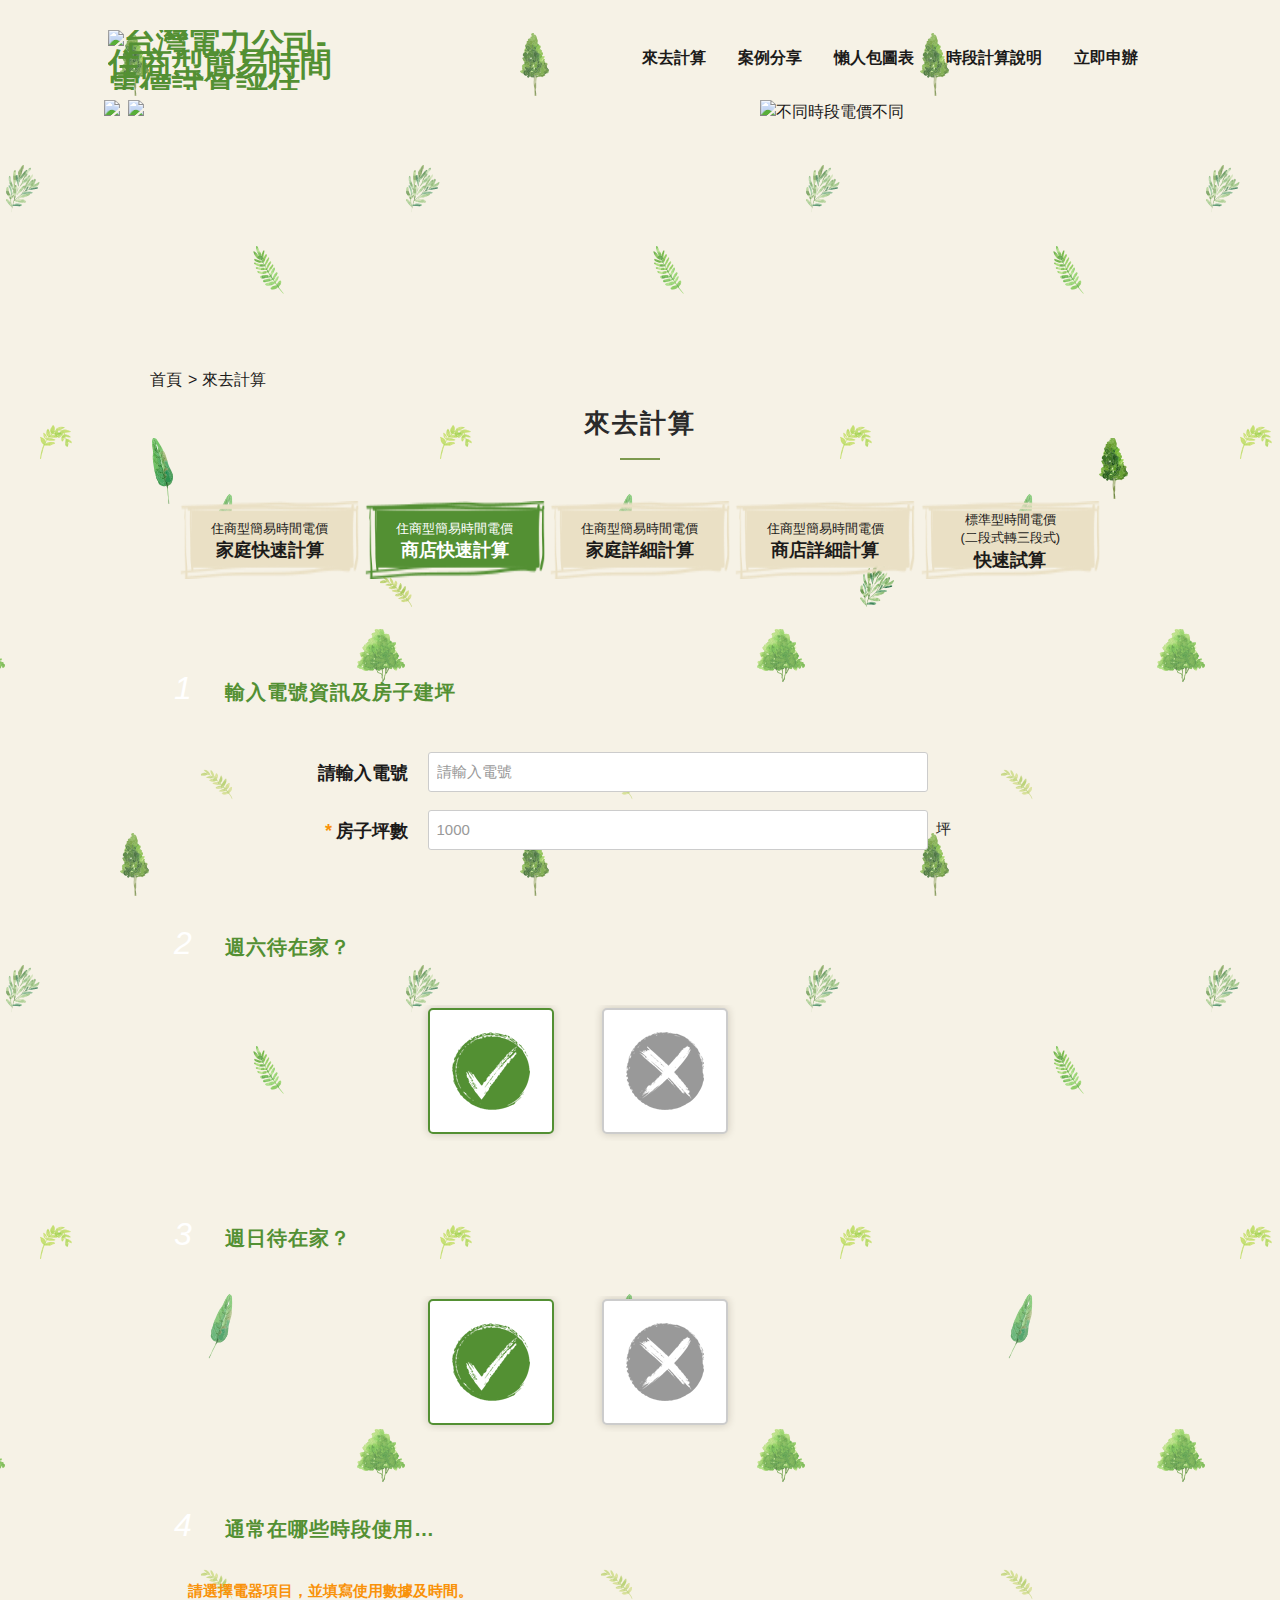
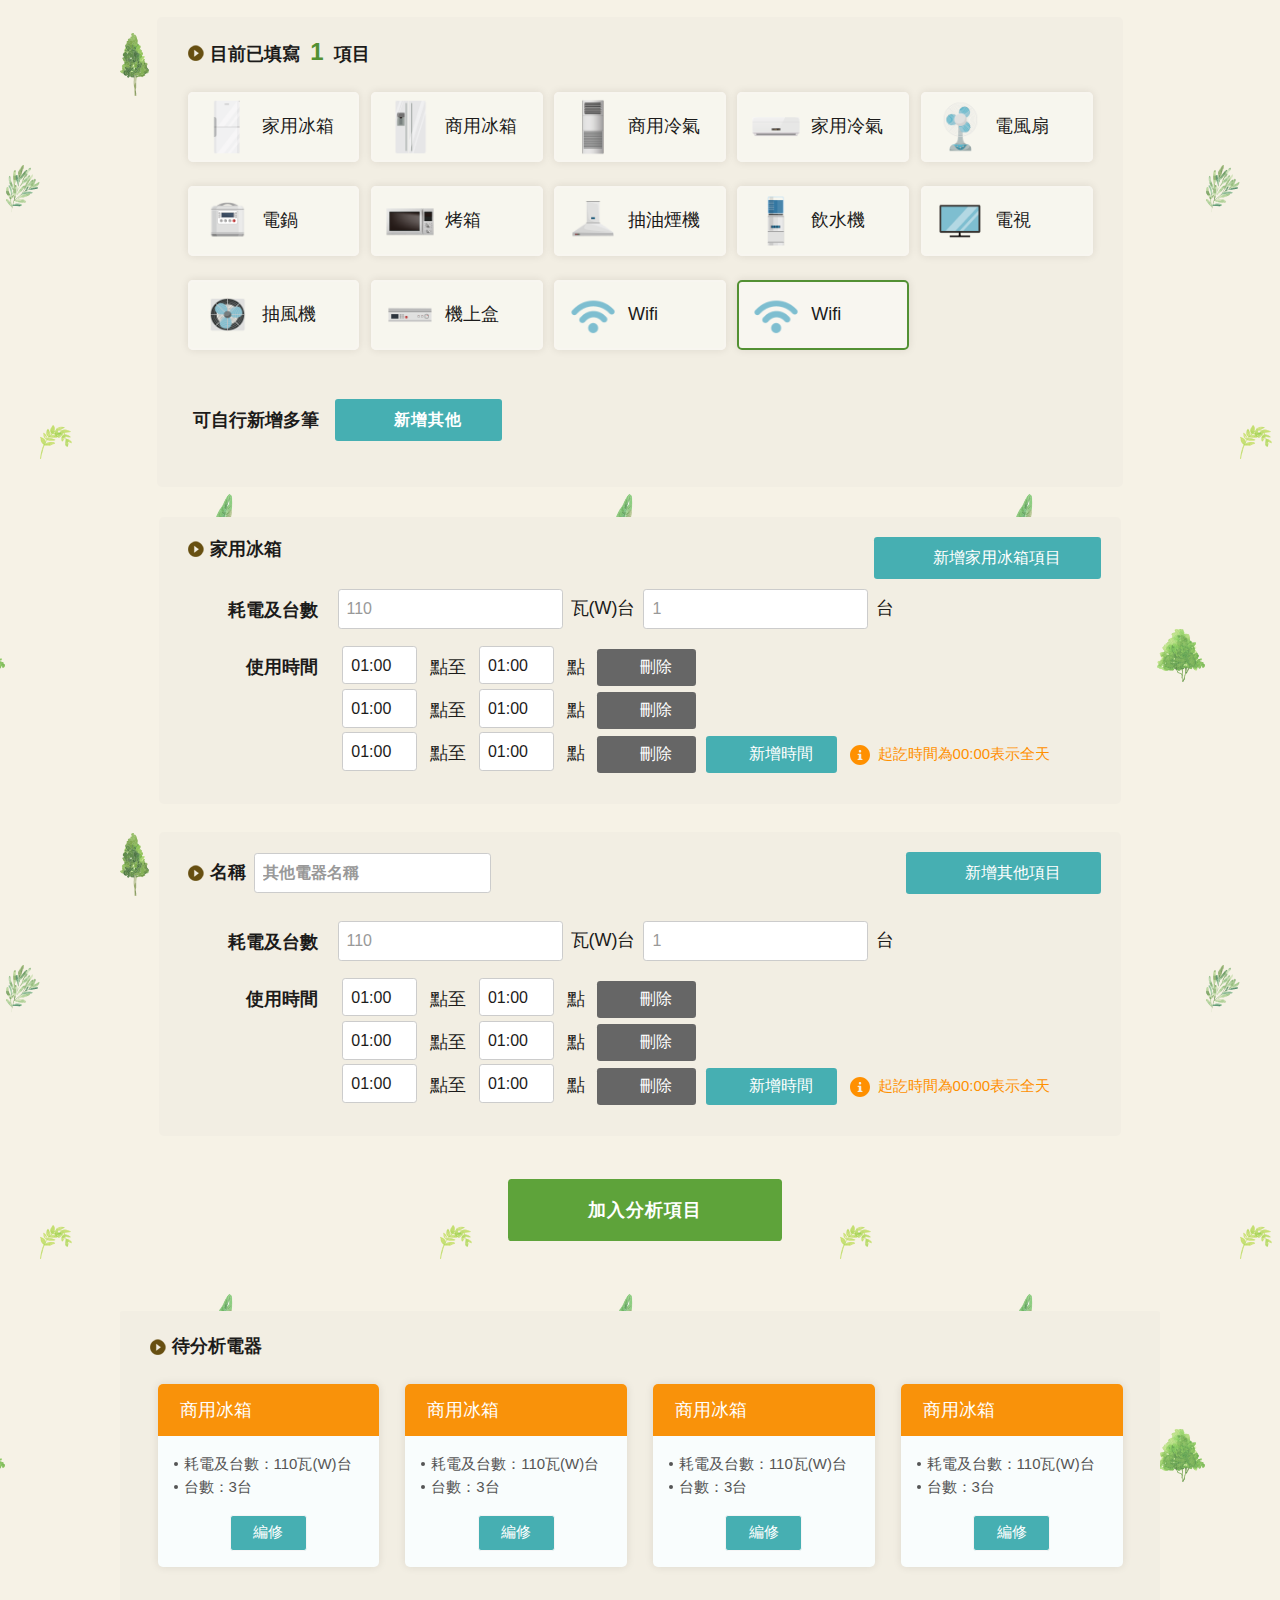
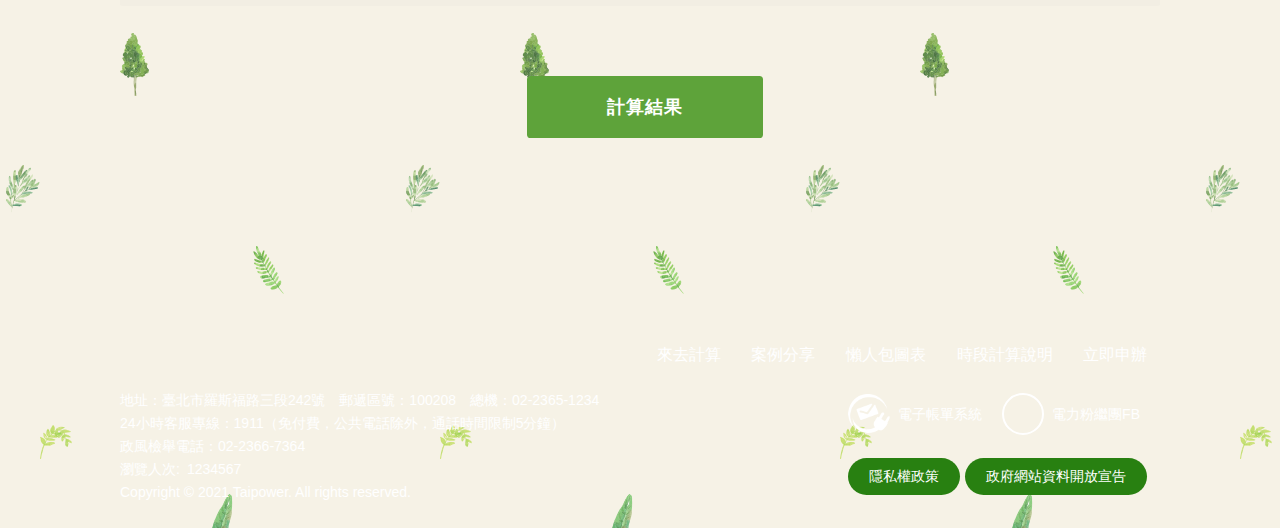
==== commit f74cfe54: "修改快速試算頁check box" ====
--- a/TOU_home_detail.htm
+++ b/TOU_home_detail.htm
@@ -318,7 +318,6 @@
                             </select>
                             <label for="">點</label>
                             <button class="btn btn-delete"><i class="i_trash2"></i> 刪除</button>
-                            <button class="btn btn-add"><i class="i_add2"></i> 新增時間</button>
                           </div>
                           <div class="form_inline">
                             <select name="" id="">
@@ -374,7 +373,62 @@
                             </select>
                             <label for="">點</label>
                             <button class="btn btn-delete"><i class="i_trash2"></i> 刪除</button>
-                            <button class="btn btn-add"><i class="i_add2"></i> 新增時間</button>
+                          </div>
+                          <div class="form_inline">
+                            <select name="" id="">
+                              <option value="">01:00</option>
+                              <option value="">02:00</option>
+                              <option value="">03:00</option>
+                              <option value="">04:00</option>
+                              <option value="">05:00</option>
+                              <option value="">06:00</option>
+                              <option value="">07:00</option>
+                              <option value="">08:00</option>
+                              <option value="">09:00</option>
+                              <option value="">11:00</option>
+                              <option value="">12:00</option>
+                              <option value="">13:00</option>
+                              <option value="">14:00</option>
+                              <option value="">15:00</option>
+                              <option value="">16:00</option>
+                              <option value="">17:00</option>
+                              <option value="">18:00</option>
+                              <option value="">19:00</option>
+                              <option value="">20:00</option>
+                              <option value="">21:00</option>
+                              <option value="">22:00</option>
+                              <option value="">23:00</option>
+                              <option value="">24:00</option>
+                            </select>
+                            <label for="">點至</label>
+                            <select name="" id="">
+                              <option value="">01:00</option>
+                              <option value="">02:00</option>
+                              <option value="">03:00</option>
+                              <option value="">04:00</option>
+                              <option value="">05:00</option>
+                              <option value="">06:00</option>
+                              <option value="">07:00</option>
+                              <option value="">08:00</option>
+                              <option value="">09:00</option>
+                              <option value="">11:00</option>
+                              <option value="">12:00</option>
+                              <option value="">13:00</option>
+                              <option value="">14:00</option>
+                              <option value="">15:00</option>
+                              <option value="">16:00</option>
+                              <option value="">17:00</option>
+                              <option value="">18:00</option>
+                              <option value="">19:00</option>
+                              <option value="">20:00</option>
+                              <option value="">21:00</option>
+                              <option value="">22:00</option>
+                              <option value="">23:00</option>
+                              <option value="">24:00</option>
+                            </select>
+                            <label for="">點</label>
+                            <button class="btn btn-delete"><i class="i_trash2"></i> 刪除</button>
+                            <button class="btn btn-add"><i class="i_add2"></i> 新增時間</button> <div class="hint">起訖時間為00:00表示全天</div>
                           </div>
                         </div>
                       </div>
@@ -445,7 +499,6 @@
                             </select>
                             <label for="">點</label>
                             <button class="btn btn-delete"><i class="i_trash2"></i> 刪除</button>
-                            <button class="btn btn-add"><i class="i_add2"></i> 新增時間</button>
                           </div>
                           <div class="form_inline">
                             <select name="" id="">
@@ -501,7 +554,62 @@
                             </select>
                             <label for="">點</label>
                             <button class="btn btn-delete"><i class="i_trash2"></i> 刪除</button>
-                            <button class="btn btn-add"><i class="i_add2"></i> 新增時間</button>
+                          </div>
+                          <div class="form_inline">
+                            <select name="" id="">
+                              <option value="">01:00</option>
+                              <option value="">02:00</option>
+                              <option value="">03:00</option>
+                              <option value="">04:00</option>
+                              <option value="">05:00</option>
+                              <option value="">06:00</option>
+                              <option value="">07:00</option>
+                              <option value="">08:00</option>
+                              <option value="">09:00</option>
+                              <option value="">11:00</option>
+                              <option value="">12:00</option>
+                              <option value="">13:00</option>
+                              <option value="">14:00</option>
+                              <option value="">15:00</option>
+                              <option value="">16:00</option>
+                              <option value="">17:00</option>
+                              <option value="">18:00</option>
+                              <option value="">19:00</option>
+                              <option value="">20:00</option>
+                              <option value="">21:00</option>
+                              <option value="">22:00</option>
+                              <option value="">23:00</option>
+                              <option value="">24:00</option>
+                            </select>
+                            <label for="">點至</label>
+                            <select name="" id="">
+                              <option value="">01:00</option>
+                              <option value="">02:00</option>
+                              <option value="">03:00</option>
+                              <option value="">04:00</option>
+                              <option value="">05:00</option>
+                              <option value="">06:00</option>
+                              <option value="">07:00</option>
+                              <option value="">08:00</option>
+                              <option value="">09:00</option>
+                              <option value="">11:00</option>
+                              <option value="">12:00</option>
+                              <option value="">13:00</option>
+                              <option value="">14:00</option>
+                              <option value="">15:00</option>
+                              <option value="">16:00</option>
+                              <option value="">17:00</option>
+                              <option value="">18:00</option>
+                              <option value="">19:00</option>
+                              <option value="">20:00</option>
+                              <option value="">21:00</option>
+                              <option value="">22:00</option>
+                              <option value="">23:00</option>
+                              <option value="">24:00</option>
+                            </select>
+                            <label for="">點</label>
+                            <button class="btn btn-delete"><i class="i_trash2"></i> 刪除</button>
+                            <button class="btn btn-add"><i class="i_add2"></i> 新增時間</button><div class="hint">起訖時間為00:00表示全天</div>
                           </div>
                         </div>
                       </div>
--- a/css/taipower.css
+++ b/css/taipower.css
@@ -1,2 +1,2 @@
-﻿html{font-family:sans-serif;-ms-text-size-adjust:100%;-webkit-text-size-adjust:100%}body{margin:0}article,aside,details,figcaption,figure,footer,header,hgroup,main,menu,nav,section,summary{display:block}audio,canvas,progress,video{display:inline-block;vertical-align:baseline}audio:not([controls]){display:none;height:0}[hidden],template{display:none}a{background-color:transparent}a:active,a:hover{outline:0}abbr[title]{border-bottom:1px dotted}b,strong{font-weight:bold}dfn{font-style:italic}h1{font-size:2em;margin:0.67em 0}mark{background:#ff0;color:#000}small{font-size:80%}sub,sup{font-size:75%;line-height:0;position:relative;vertical-align:baseline}sup{top:-0.5em}sub{bottom:-0.25em}img{border:0}svg:not(:root){overflow:hidden}figure{margin:1em 40px}hr{box-sizing:content-box;height:0}pre{overflow:auto}code,kbd,pre,samp{font-family:monospace, monospace;font-size:1em}button,input,optgroup,select,textarea{color:inherit;font:inherit;margin:0}button{overflow:visible}button,select{text-transform:none}button,html input[type="button"],input[type="reset"],input[type="submit"]{-webkit-appearance:button;cursor:pointer}button[disabled],html input[disabled]{cursor:default}button::-moz-focus-inner,input::-moz-focus-inner{border:0;padding:0}input{line-height:normal}input[type="checkbox"],input[type="radio"]{box-sizing:border-box;padding:0}input[type="number"]::-webkit-inner-spin-button,input[type="number"]::-webkit-outer-spin-button{height:auto}input[type="search"]{-webkit-appearance:textfield;box-sizing:content-box}input[type="search"]::-webkit-search-cancel-button,input[type="search"]::-webkit-search-decoration{-webkit-appearance:none}fieldset{border:1px solid #c0c0c0;margin:0 2px;padding:0.35em 0.625em 0.75em}legend{border:0;padding:0}textarea{overflow:auto}optgroup{font-weight:bold}table{border-collapse:collapse;border-spacing:0}td,th{padding:0}.row,.container,.divider,.divider-vertical,.tabSet,.header .navigation,.fatfooter,div.function,.pagination,.thumbnail .btn_grp,div.tag,.web_link,.publish_info,.sitemap,.slick-lightbox-slick-caption,.Syncing_slider{clear:both;zoom:1}.row:before,.container:before,.divider:before,.divider-vertical:before,.tabSet:before,.header .navigation:before,.fatfooter:before,div.function:before,.pagination:before,.thumbnail .btn_grp:before,div.tag:before,.web_link:before,.publish_info:before,.sitemap:before,.slick-lightbox-slick-caption:before,.Syncing_slider:before,.row:after,.container:after,.divider:after,.divider-vertical:after,.tabSet:after,.header .navigation:after,.fatfooter:after,div.function:after,.pagination:after,.thumbnail .btn_grp:after,div.tag:after,.web_link:after,.publish_info:after,.sitemap:after,.slick-lightbox-slick-caption:after,.Syncing_slider:after{content:"";display:table}.row:after,.container:after,.divider:after,.divider-vertical:after,.tabSet:after,.header .navigation:after,.fatfooter:after,div.function:after,.pagination:after,.thumbnail .btn_grp:after,div.tag:after,.web_link:after,.publish_info:after,.sitemap:after,.slick-lightbox-slick-caption:after,.Syncing_slider:after{clear:both}.flex-equal-2 .Flex-set,.flex-equal-3 .Flex-set,.flex-equal-4 .Flex-set,.flex-equal-5 .Flex-set,.flex-equal-5-3-1 .Flex-set,.flex-equal-6 .Flex-set,.flex-equal-6-4-2 .Flex-set,.flex-equal-6-3-1 .Flex-set,.flex-equal-6-2 .Flex-set,.flex-equal-7 .Flex-set,.flex-equal-8 .Flex-set,.flex-equal-8-6-4 .Flex-set,.flex-equal-8-5-3 .Flex-set,.flex-equal-8-5-2 .Flex-set,.flex-equal-9 .Flex-set,.flex-equal-9-6-3 .Flex-set,.flex-equal-9-5-4 .Flex-set,.flex-equal-9-4-2 .Flex-set,.flex-equal-10 .Flex-set,.flex-equal-11 .Flex-set,.flex-equal-12 .Flex-set,.flex-5 .Flex-set,.flex-6 .Flex-set,.flex-7 .Flex-set,.flex-8 .Flex-set,.flex-9 .Flex-set,.flex-10 .Flex-set,.flex-11 .Flex-set,.flex-3-3 .Flex-set,.flex-4-4 .Flex-set,.flex-5-5 .Flex-set,.flex-5-7 .Flex-set,.flex-6-6 .Flex-set,.flex-8-4 .Flex-set,.flex-4-8 .Flex-set,.flex-4-4-4 .Flex-set,.flex-3-3-3-3 .Flex-set,.flex-equal-TT .Flex-set,.flex-equal-TT-11 .Flex-set,.flex-equal-TT-10 .Flex-set,.flex-equal-TT-9 .Flex-set,.flex-equal-TT-8 .Flex-set,.flex-equal-TT-7 .Flex-set,.flex-equal-TT-6 .Flex-set,.flex-equal-TT-5 .Flex-set,.flex-equal-TT-4 .Flex-set,.flex-equal-TT-3 .Flex-set,.flex-equal-TT-2 .Flex-set{box-sizing:border-box;display:flex;flex-flow:row wrap;justify-content:space-between}.row{margin-left:-15px;margin-right:-15px}.row>div{box-sizing:border-box}.container{position:relative;margin-right:auto;margin-left:auto;padding-left:15px;padding-right:15px}html{font-size:100%;line-height:1em}.vertical_rhythm{background-image:url('[data-uri]');background-size:100%;background-image:-webkit-gradient(linear, 50% 100%, 50% 0%, color-stop(5%, rgba(187,187,187,0.4)),color-stop(5%, rgba(187,187,187,0)));background-image:-moz-linear-gradient(bottom, rgba(187,187,187,0.4) 5%,rgba(187,187,187,0) 5%);background-image:-webkit-linear-gradient(bottom, rgba(187,187,187,0.4) 5%,rgba(187,187,187,0) 5%);background-image:linear-gradient(to top, rgba(187,187,187,0.4) 5%,rgba(187,187,187,0) 5%);-moz-background-size:100% 2em;-o-background-size:100% 2em;-webkit-background-size:100% 2em;background-size:100% 2em;background-position:left top}.vertical_rhythm img{float:left;margin:0 16px 0 0}.cp{font-size:1em;line-height:2em}.cp h1{font-size:2em;line-height:1.5em;padding-top:0em;margin-bottom:.5em}.cp h2{font-size:1.5em;line-height:1.33333em;padding-top:0em;margin-bottom:0em}.cp h3{font-size:1.25em;line-height:1.6em;padding-top:0em;margin-bottom:0em}.cp h4{font-size:1.25em;line-height:1.6em;padding-top:0em;margin-bottom:0em}.cp h5{font-size:1.25em;line-height:1.6em;margin-top:0em;margin-bottom:0em}.cp h6{font-size:1em;line-height:2em;margin-top:0em;margin-bottom:0em}.cp p{font-size:1em;line-height:2em;margin-top:0em;margin-bottom:2em}.cp ul,.cp ol{font-size:1em;line-height:2em;margin-top:0em;margin-bottom:2em}.cp dd,.cp th,.cp td figure{font-size:1em;line-height:2em}.cp blockquote{background:#f2f2f2;font-style:normal;display:block;font-size:1em;line-height:2em;border-left:5px solid #539033;padding:32px;box-sizing:border-box;margin-left:.5em;margin-right:.5em;margin-top:0em;margin-bottom:2em}.cp img{max-width:100%}@media screen and (max-width: 767px){.cp img{max-width:100%;width:auto;clear:both}}body{font-size:1em;font-weight:normal;color:#1c1b1a;line-height:1.45em;font-family:Lato,"PingFang TC","Helvetica Neue",Helvetica,微軟正黑體,Arial,sans-serif;-webkit-text-size-adjust:none}a{color:#539033;text-decoration:none}a:hover,a:focus{color:#69b640;cursor:pointer}kbd{background:#FFF;border-radius:.2em;color:#555;font-weight:bold;display:inline-block;padding:.1em .6em;font-size:.938em;font-family:sans-serif;margin-right:.4em;margin-bottom:.1em;vertical-align:middle;border-top:1px solid #BBB;border-bottom:3px solid #BBB;border-left:2px solid #BBB;border-right:2px solid #BBB}kbd ~ kbd{margin-left:.4em}kbd kbd{border:none}.demosection{padding:0em 0 3em;text-align:center}.demosection [class^="col"]{border:1px solid #21baff;background:#baeaff;min-height:200px;color:#86817c;text-align:center;line-height:200px;font-size:1.5em;font-weight:bold;box-sizing:border-box}.demosection+.demosection{padding-top:2em}.demosection+.bg{background:#bfe2ad}.demosection.full .container{max-width:100% !important}.tt{color:#222}.full .container{max-width:100% !important}.col-6-6 .col{float:left;width:100%}@media (min-width: 768px){.col-6-6 .col{float:left;width:50%}}@media (min-width: 1025px){.col-6-6 .col{float:left;width:50%}}@media (min-width: 1400px){.col-6-6 .col{float:left;width:50%}}.col-4-4-4 .col{float:left;width:100%}@media (min-width: 768px){.col-4-4-4 .col{float:left;width:33.33333%}}@media (min-width: 1025px){.col-4-4-4 .col{float:left;width:33.33333%}}@media (min-width: 1400px){.col-4-4-4 .col{float:left;width:33.33333%}}.col-3-3-3-3 .col{float:left;width:100%}@media (min-width: 768px){.col-3-3-3-3 .col{float:left;width:50%}}@media (min-width: 1025px){.col-3-3-3-3 .col{float:left;width:25%}}@media (min-width: 1400px){.col-3-3-3-3 .col{float:left;width:25%}}.col-8-4 .col{float:left;width:100%}@media (min-width: 768px){.col-8-4 .col{float:left;width:66.66667%}}@media (min-width: 1025px){.col-8-4 .col{float:left;width:66.66667%}}@media (min-width: 1400px){.col-8-4 .col{float:left;width:66.66667%}}.col-8-4 .col:nth-child(2n){float:left;width:100%}@media (min-width: 768px){.col-8-4 .col:nth-child(2n){float:left;width:33.33333%}}@media (min-width: 1025px){.col-8-4 .col:nth-child(2n){float:left;width:33.33333%}}@media (min-width: 1400px){.col-8-4 .col:nth-child(2n){float:left;width:33.33333%}}.col-4-8 .col{float:left;width:100%}@media (min-width: 768px){.col-4-8 .col{float:left;width:33.33333%}}@media (min-width: 1025px){.col-4-8 .col{float:left;width:33.33333%}}@media (min-width: 1400px){.col-4-8 .col{float:left;width:33.33333%}}.col-4-8 .col:nth-child(2n){float:left;width:100%}@media (min-width: 768px){.col-4-8 .col:nth-child(2n){float:left;width:66.66667%}}@media (min-width: 1025px){.col-4-8 .col:nth-child(2n){float:left;width:66.66667%}}@media (min-width: 1400px){.col-4-8 .col:nth-child(2n){float:left;width:66.66667%}}.col-2-2-2-2-2-2 .col{float:left;width:50%}@media (min-width: 768px){.col-2-2-2-2-2-2 .col{float:left;width:16.66667%}}@media (min-width: 1025px){.col-2-2-2-2-2-2 .col{float:left;width:16.66667%}}@media (min-width: 1400px){.col-2-2-2-2-2-2 .col{float:left;width:16.66667%}}.cssname .news{float:left;width:100%}@media (min-width: 768px){.cssname .news{float:left;width:66.66667%}}@media (min-width: 1025px){.cssname .news{float:left;width:66.66667%}}@media (min-width: 1400px){.cssname .news{float:left;width:66.66667%}}.cssname .video{float:left;width:100%}@media (min-width: 768px){.cssname .video{float:left;width:33.33333%}}@media (min-width: 1025px){.cssname .video{float:left;width:33.33333%}}@media (min-width: 1400px){.cssname .video{float:left;width:33.33333%}}.col-3-6-3 .col{float:left;width:100%}@media (min-width: 768px){.col-3-6-3 .col{float:left;width:25%}}@media (min-width: 1025px){.col-3-6-3 .col{float:left;width:25%}}@media (min-width: 1400px){.col-3-6-3 .col{float:left;width:25%}}.col-3-6-3 .col:nth-child(2){float:left;width:100%}@media (min-width: 768px){.col-3-6-3 .col:nth-child(2){float:left;width:50%}}@media (min-width: 1025px){.col-3-6-3 .col:nth-child(2){float:left;width:50%}}@media (min-width: 1400px){.col-3-6-3 .col:nth-child(2){float:left;width:50%}}.col-5 .col{float:left;width:100%}@media (min-width: 768px){.col-5 .col{float:left;width:16.66667%}}@media (min-width: 1025px){.col-5 .col{float:left;width:16.66667%}}@media (min-width: 1400px){.col-5 .col{float:left;width:16.66667%}}.col-5 .col:first-child{margin-left:0%}@media (min-width: 768px){.col-5 .col:first-child{margin-left:8.33333%}}@media (min-width: 1025px){.col-5 .col:first-child{margin-left:8.33333%}}@media (min-width: 1400px){.col-5 .col:first-child{margin-left:8.33333%}}.flex-equal-2,.flex-equal-3,.flex-equal-4,.flex-equal-5,.flex-equal-5-3-1,.flex-equal-6,.flex-equal-6-4-2,.flex-equal-6-3-1,.flex-equal-6-2,.flex-equal-7,.flex-equal-8,.flex-equal-8-6-4,.flex-equal-8-5-3,.flex-equal-8-5-2,.flex-equal-9,.flex-equal-9-6-3,.flex-equal-9-5-4,.flex-equal-9-4-2,.flex-equal-10,.flex-equal-11,.flex-equal-12,.flex-5,.flex-6,.flex-7,.flex-8,.flex-9,.flex-10,.flex-11,.flex-3-3,.flex-4-4,.flex-5-5,.flex-5-7,.flex-6-6,.flex-8-4,.flex-4-8,.flex-4-4-4,.flex-3-3-3-3,.flex-equal-TT,.flex-equal-TT-11,.flex-equal-TT-10,.flex-equal-TT-9,.flex-equal-TT-8,.flex-equal-TT-7,.flex-equal-TT-6,.flex-equal-TT-5,.flex-equal-TT-4,.flex-equal-TT-3,.flex-equal-TT-2{margin:1em 0}.flex-equal-2 h2,.flex-equal-3 h2,.flex-equal-4 h2,.flex-equal-5 h2,.flex-equal-5-3-1 h2,.flex-equal-6 h2,.flex-equal-6-4-2 h2,.flex-equal-6-3-1 h2,.flex-equal-6-2 h2,.flex-equal-7 h2,.flex-equal-8 h2,.flex-equal-8-6-4 h2,.flex-equal-8-5-3 h2,.flex-equal-8-5-2 h2,.flex-equal-9 h2,.flex-equal-9-6-3 h2,.flex-equal-9-5-4 h2,.flex-equal-9-4-2 h2,.flex-equal-10 h2,.flex-equal-11 h2,.flex-equal-12 h2,.flex-5 h2,.flex-6 h2,.flex-7 h2,.flex-8 h2,.flex-9 h2,.flex-10 h2,.flex-11 h2,.flex-3-3 h2,.flex-4-4 h2,.flex-5-5 h2,.flex-5-7 h2,.flex-6-6 h2,.flex-8-4 h2,.flex-4-8 h2,.flex-4-4-4 h2,.flex-3-3-3-3 h2,.flex-equal-TT h2,.flex-equal-TT-11 h2,.flex-equal-TT-10 h2,.flex-equal-TT-9 h2,.flex-equal-TT-8 h2,.flex-equal-TT-7 h2,.flex-equal-TT-6 h2,.flex-equal-TT-5 h2,.flex-equal-TT-4 h2,.flex-equal-TT-3 h2,.flex-equal-TT-2 h2{text-align:center}.flex-equal-2 .Flex-set,.flex-equal-3 .Flex-set,.flex-equal-4 .Flex-set,.flex-equal-5 .Flex-set,.flex-equal-5-3-1 .Flex-set,.flex-equal-6 .Flex-set,.flex-equal-6-4-2 .Flex-set,.flex-equal-6-3-1 .Flex-set,.flex-equal-6-2 .Flex-set,.flex-equal-7 .Flex-set,.flex-equal-8 .Flex-set,.flex-equal-8-6-4 .Flex-set,.flex-equal-8-5-3 .Flex-set,.flex-equal-8-5-2 .Flex-set,.flex-equal-9 .Flex-set,.flex-equal-9-6-3 .Flex-set,.flex-equal-9-5-4 .Flex-set,.flex-equal-9-4-2 .Flex-set,.flex-equal-10 .Flex-set,.flex-equal-11 .Flex-set,.flex-equal-12 .Flex-set,.flex-5 .Flex-set,.flex-6 .Flex-set,.flex-7 .Flex-set,.flex-8 .Flex-set,.flex-9 .Flex-set,.flex-10 .Flex-set,.flex-11 .Flex-set,.flex-3-3 .Flex-set,.flex-4-4 .Flex-set,.flex-5-5 .Flex-set,.flex-5-7 .Flex-set,.flex-6-6 .Flex-set,.flex-8-4 .Flex-set,.flex-4-8 .Flex-set,.flex-4-4-4 .Flex-set,.flex-3-3-3-3 .Flex-set,.flex-equal-TT .Flex-set,.flex-equal-TT-11 .Flex-set,.flex-equal-TT-10 .Flex-set,.flex-equal-TT-9 .Flex-set,.flex-equal-TT-8 .Flex-set,.flex-equal-TT-7 .Flex-set,.flex-equal-TT-6 .Flex-set,.flex-equal-TT-5 .Flex-set,.flex-equal-TT-4 .Flex-set,.flex-equal-TT-3 .Flex-set,.flex-equal-TT-2 .Flex-set{background:#eee}.flex-equal-2 .Flex-set .col p,.flex-equal-3 .Flex-set .col p,.flex-equal-4 .Flex-set .col p,.flex-equal-5 .Flex-set .col p,.flex-equal-5-3-1 .Flex-set .col p,.flex-equal-6 .Flex-set .col p,.flex-equal-6-4-2 .Flex-set .col p,.flex-equal-6-3-1 .Flex-set .col p,.flex-equal-6-2 .Flex-set .col p,.flex-equal-7 .Flex-set .col p,.flex-equal-8 .Flex-set .col p,.flex-equal-8-6-4 .Flex-set .col p,.flex-equal-8-5-3 .Flex-set .col p,.flex-equal-8-5-2 .Flex-set .col p,.flex-equal-9 .Flex-set .col p,.flex-equal-9-6-3 .Flex-set .col p,.flex-equal-9-5-4 .Flex-set .col p,.flex-equal-9-4-2 .Flex-set .col p,.flex-equal-10 .Flex-set .col p,.flex-equal-11 .Flex-set .col p,.flex-equal-12 .Flex-set .col p,.flex-5 .Flex-set .col p,.flex-6 .Flex-set .col p,.flex-7 .Flex-set .col p,.flex-8 .Flex-set .col p,.flex-9 .Flex-set .col p,.flex-10 .Flex-set .col p,.flex-11 .Flex-set .col p,.flex-3-3 .Flex-set .col p,.flex-4-4 .Flex-set .col p,.flex-5-5 .Flex-set .col p,.flex-5-7 .Flex-set .col p,.flex-6-6 .Flex-set .col p,.flex-8-4 .Flex-set .col p,.flex-4-8 .Flex-set .col p,.flex-4-4-4 .Flex-set .col p,.flex-3-3-3-3 .Flex-set .col p,.flex-equal-TT .Flex-set .col p,.flex-equal-TT-11 .Flex-set .col p,.flex-equal-TT-10 .Flex-set .col p,.flex-equal-TT-9 .Flex-set .col p,.flex-equal-TT-8 .Flex-set .col p,.flex-equal-TT-7 .Flex-set .col p,.flex-equal-TT-6 .Flex-set .col p,.flex-equal-TT-5 .Flex-set .col p,.flex-equal-TT-4 .Flex-set .col p,.flex-equal-TT-3 .Flex-set .col p,.flex-equal-TT-2 .Flex-set .col p{color:rgba(255,255,255,0.5)}.flex-equal-2 .Flex-set .left,.flex-equal-3 .Flex-set .left,.flex-equal-4 .Flex-set .left,.flex-equal-5 .Flex-set .left,.flex-equal-5-3-1 .Flex-set .left,.flex-equal-6 .Flex-set .left,.flex-equal-6-4-2 .Flex-set .left,.flex-equal-6-3-1 .Flex-set .left,.flex-equal-6-2 .Flex-set .left,.flex-equal-7 .Flex-set .left,.flex-equal-8 .Flex-set .left,.flex-equal-8-6-4 .Flex-set .left,.flex-equal-8-5-3 .Flex-set .left,.flex-equal-8-5-2 .Flex-set .left,.flex-equal-9 .Flex-set .left,.flex-equal-9-6-3 .Flex-set .left,.flex-equal-9-5-4 .Flex-set .left,.flex-equal-9-4-2 .Flex-set .left,.flex-equal-10 .Flex-set .left,.flex-equal-11 .Flex-set .left,.flex-equal-12 .Flex-set .left,.flex-5 .Flex-set .left,.flex-6 .Flex-set .left,.flex-7 .Flex-set .left,.flex-8 .Flex-set .left,.flex-9 .Flex-set .left,.flex-10 .Flex-set .left,.flex-11 .Flex-set .left,.flex-3-3 .Flex-set .left,.flex-4-4 .Flex-set .left,.flex-5-5 .Flex-set .left,.flex-5-7 .Flex-set .left,.flex-6-6 .Flex-set .left,.flex-8-4 .Flex-set .left,.flex-4-8 .Flex-set .left,.flex-4-4-4 .Flex-set .left,.flex-3-3-3-3 .Flex-set .left,.flex-equal-TT .Flex-set .left,.flex-equal-TT-11 .Flex-set .left,.flex-equal-TT-10 .Flex-set .left,.flex-equal-TT-9 .Flex-set .left,.flex-equal-TT-8 .Flex-set .left,.flex-equal-TT-7 .Flex-set .left,.flex-equal-TT-6 .Flex-set .left,.flex-equal-TT-5 .Flex-set .left,.flex-equal-TT-4 .Flex-set .left,.flex-equal-TT-3 .Flex-set .left,.flex-equal-TT-2 .Flex-set .left{flex-basis:calc(100% / 12 * 5 - 2px);max-width:calc(100% / 12 * 5 - 2px);padding:0 calc(40px/2);background:#00bcd4;color:#fff}.flex-equal-2 .Flex-set .right,.flex-equal-3 .Flex-set .right,.flex-equal-4 .Flex-set .right,.flex-equal-5 .Flex-set .right,.flex-equal-5-3-1 .Flex-set .right,.flex-equal-6 .Flex-set .right,.flex-equal-6-4-2 .Flex-set .right,.flex-equal-6-3-1 .Flex-set .right,.flex-equal-6-2 .Flex-set .right,.flex-equal-7 .Flex-set .right,.flex-equal-8 .Flex-set .right,.flex-equal-8-6-4 .Flex-set .right,.flex-equal-8-5-3 .Flex-set .right,.flex-equal-8-5-2 .Flex-set .right,.flex-equal-9 .Flex-set .right,.flex-equal-9-6-3 .Flex-set .right,.flex-equal-9-5-4 .Flex-set .right,.flex-equal-9-4-2 .Flex-set .right,.flex-equal-10 .Flex-set .right,.flex-equal-11 .Flex-set .right,.flex-equal-12 .Flex-set .right,.flex-5 .Flex-set .right,.flex-6 .Flex-set .right,.flex-7 .Flex-set .right,.flex-8 .Flex-set .right,.flex-9 .Flex-set .right,.flex-10 .Flex-set .right,.flex-11 .Flex-set .right,.flex-3-3 .Flex-set .right,.flex-4-4 .Flex-set .right,.flex-5-5 .Flex-set .right,.flex-5-7 .Flex-set .right,.flex-6-6 .Flex-set .right,.flex-8-4 .Flex-set .right,.flex-4-8 .Flex-set .right,.flex-4-4-4 .Flex-set .right,.flex-3-3-3-3 .Flex-set .right,.flex-equal-TT .Flex-set .right,.flex-equal-TT-11 .Flex-set .right,.flex-equal-TT-10 .Flex-set .right,.flex-equal-TT-9 .Flex-set .right,.flex-equal-TT-8 .Flex-set .right,.flex-equal-TT-7 .Flex-set .right,.flex-equal-TT-6 .Flex-set .right,.flex-equal-TT-5 .Flex-set .right,.flex-equal-TT-4 .Flex-set .right,.flex-equal-TT-3 .Flex-set .right,.flex-equal-TT-2 .Flex-set .right{flex-basis:calc(100% / 12 * 7 - 10px);max-width:calc(100% / 12 * 7 - 10px);padding:0 calc(120px/2);background:deeppink;color:#fff}.flex-equal-2 .Flex-set .col{flex-basis:calc(100% / 2 - 4px);max-width:calc(100% / 2 - 4px);padding:0 calc(30px/2);background:#485b8a;color:#fff;margin:4px 0}.flex-equal-2 .Flex-set .col:last-child:nth-child(12n-1){margin-right:0 !important}.flex-equal-2 .Flex-set .col:last-child:nth-child(12n-2){margin-right:0 !important}.flex-equal-2 .Flex-set .col:last-child:nth-child(12n-3){margin-right:0 !important}.flex-equal-2 .Flex-set .col:last-child:nth-child(12n-4){margin-right:0 !important}.flex-equal-2 .Flex-set .col:last-child:nth-child(12n-5){margin-right:0 !important}.flex-equal-2 .Flex-set .col:last-child:nth-child(12n-6){margin-right:0 !important}.flex-equal-2 .Flex-set .col:last-child:nth-child(12n-7){margin-right:0 !important}.flex-equal-2 .Flex-set .col:last-child:nth-child(12n-8){margin-right:0 !important}.flex-equal-2 .Flex-set .col:last-child:nth-child(12n-9){margin-right:0 !important}.flex-equal-2 .Flex-set .col:last-child:nth-child(12n-10){margin-right:0 !important}.flex-equal-2 .Flex-set .col:last-child:nth-child(12n-11){margin-right:0 !important}.flex-equal-2 .Flex-set .col:last-child:nth-child(12n-12){margin-right:0 !important}@media screen and (max-width: 1024px){.flex-equal-2 .Flex-set{position:relative;min-height:1px;padding-left:15px;padding-right:15px;box-sizing:border-box}.flex-equal-2 .Flex-set .col{flex-basis:calc(100% / 1 - 0px);max-width:calc(100% / 1 - 0px);padding:0 calc(16px/2)}.flex-equal-2 .Flex-set .col:last-child{margin-right:0 !important}}.flex-equal-3 .Flex-set{flex-flow:row wrap}.flex-equal-3 .Flex-set .col{flex-basis:calc(100% / 3 - 10px);max-width:calc(100% / 3 - 10px);padding:0 calc(20px/2);background:#af2333;color:#fff;margin:4px 0}.flex-equal-3 .Flex-set .col:last-child:nth-child(3n){margin-right:0 !important}.flex-equal-3 .Flex-set .col:last-child:nth-child(3n-1){margin-right:calc( (100% / 3 - 10px)*1 + (10px*3)*1 / (3 - 1) )}.flex-equal-3 .Flex-set .col:last-child:nth-child(3n){margin-right:0 !important}.flex-equal-3 .Flex-set .col:last-child:nth-child(3n-2){margin-right:calc( (100% / 3 - 10px)*2 + (10px*3)*2 / (3 - 1) )}.flex-equal-3 .Flex-set .thumbnail{flex-basis:calc(100% / 3 - 10px);max-width:calc(100% / 3 - 10px);padding:0 calc(0px/2);background:#fff;color:#222;margin-top:.5em;margin-bottom:.5em}.flex-equal-3 .Flex-set .thumbnail:last-child:nth-child(3n){margin-right:0 !important}.flex-equal-3 .Flex-set .thumbnail:last-child:nth-child(3n-1){margin-right:calc( (100% / 3 - 10px)*1 + (10px*3)*1 / (3 - 1) )}.flex-equal-3 .Flex-set .thumbnail:last-child:nth-child(3n){margin-right:0 !important}.flex-equal-3 .Flex-set .thumbnail:last-child:nth-child(3n-2){margin-right:calc( (100% / 3 - 10px)*2 + (10px*3)*2 / (3 - 1) )}@media screen and (max-width: 1024px){.flex-equal-3 .Flex-set{position:relative;min-height:1px;padding-left:1em;padding-right:1em;box-sizing:border-box}.flex-equal-3 .Flex-set .col{flex-basis:calc(100% / 2 - 10px);max-width:calc(100% / 2 - 10px);padding:0 calc(0px/2)}.flex-equal-3 .Flex-set .col:last-child:nth-child(12n-1){margin-right:0 !important}.flex-equal-3 .Flex-set .col:last-child:nth-child(12n-2){margin-right:0 !important}.flex-equal-3 .Flex-set .col:last-child:nth-child(12n-3){margin-right:0 !important}.flex-equal-3 .Flex-set .col:last-child:nth-child(12n-4){margin-right:0 !important}.flex-equal-3 .Flex-set .col:last-child:nth-child(12n-5){margin-right:0 !important}.flex-equal-3 .Flex-set .col:last-child:nth-child(12n-6){margin-right:0 !important}.flex-equal-3 .Flex-set .col:last-child:nth-child(12n-7){margin-right:0 !important}.flex-equal-3 .Flex-set .col:last-child:nth-child(12n-8){margin-right:0 !important}.flex-equal-3 .Flex-set .col:last-child:nth-child(12n-9){margin-right:0 !important}.flex-equal-3 .Flex-set .col:last-child:nth-child(12n-10){margin-right:0 !important}.flex-equal-3 .Flex-set .col:last-child:nth-child(12n-11){margin-right:0 !important}.flex-equal-3 .Flex-set .col:last-child:nth-child(12n-12){margin-right:0 !important}.flex-equal-3 .Flex-set .col:nth-child(3n-2){border:dashed 8px #222}.flex-equal-3 .Flex-set .thumbnail{flex-basis:calc(100% / 2 - 1%);max-width:calc(100% / 2 - 1%);padding:0 calc(0px/2)}.flex-equal-3 .Flex-set .thumbnail:last-child:nth-child(12n-1){margin-right:0 !important}.flex-equal-3 .Flex-set .thumbnail:last-child:nth-child(12n-2){margin-right:0 !important}.flex-equal-3 .Flex-set .thumbnail:last-child:nth-child(12n-3){margin-right:0 !important}.flex-equal-3 .Flex-set .thumbnail:last-child:nth-child(12n-4){margin-right:0 !important}.flex-equal-3 .Flex-set .thumbnail:last-child:nth-child(12n-5){margin-right:0 !important}.flex-equal-3 .Flex-set .thumbnail:last-child:nth-child(12n-6){margin-right:0 !important}.flex-equal-3 .Flex-set .thumbnail:last-child:nth-child(12n-7){margin-right:0 !important}.flex-equal-3 .Flex-set .thumbnail:last-child:nth-child(12n-8){margin-right:0 !important}.flex-equal-3 .Flex-set .thumbnail:last-child:nth-child(12n-9){margin-right:0 !important}.flex-equal-3 .Flex-set .thumbnail:last-child:nth-child(12n-10){margin-right:0 !important}.flex-equal-3 .Flex-set .thumbnail:last-child:nth-child(12n-11){margin-right:0 !important}.flex-equal-3 .Flex-set .thumbnail:last-child:nth-child(12n-12){margin-right:0 !important}}@media screen and (max-width: 767px){.flex-equal-3 .Flex-set{position:relative;min-height:1px;padding-left:15px;padding-right:15px;box-sizing:border-box}.flex-equal-3 .Flex-set .col{flex-basis:calc(100% / 1 - 0px);max-width:calc(100% / 1 - 0px);padding:0 calc(10px/2)}.flex-equal-3 .Flex-set .col:last-child{margin-right:0 !important}.flex-equal-3 .Flex-set .thumbnail{flex-basis:calc(100% / 1 - 10px);max-width:calc(100% / 1 - 10px);padding:0 calc(10px/2)}.flex-equal-3 .Flex-set .thumbnail:last-child{margin-right:0 !important}}.flex-equal-4 .Flex-set{flex-flow:row wrap}.flex-equal-4 .Flex-set .col{flex-basis:calc(100% / 4 - 10px);max-width:calc(100% / 4 - 10px);padding:0 calc(30px/2);background:#795548;color:#fff;margin:4px 0}.flex-equal-4 .Flex-set .col:last-child:nth-child(4n){margin-right:0 !important}.flex-equal-4 .Flex-set .col:last-child:nth-child(4n-1){margin-right:calc( (100% / 4 - 10px)*1 + (10px*4)*1 / (4 - 1) )}.flex-equal-4 .Flex-set .col:last-child:nth-child(4n){margin-right:0 !important}.flex-equal-4 .Flex-set .col:last-child:nth-child(4n-2){margin-right:calc( (100% / 4 - 10px)*2 + (10px*4)*2 / (4 - 1) )}.flex-equal-4 .Flex-set .col:last-child:nth-child(4n){margin-right:0 !important}.flex-equal-4 .Flex-set .col:last-child:nth-child(4n-3){margin-right:calc( (100% / 4 - 10px)*3 + (10px*4)*3 / (4 - 1) )}@media screen and (max-width: 1024px){.flex-equal-4 .Flex-set .col{flex-basis:calc(100% / 3 - 6px);max-width:calc(100% / 3 - 6px);padding:0 calc(1em/2)}.flex-equal-4 .Flex-set .col:last-child:nth-child(3n){margin-right:0 !important}.flex-equal-4 .Flex-set .col:last-child:nth-child(3n-1){margin-right:calc( (100% / 3 - 6px)*1 + (6px*3)*1 / (3 - 1) )}.flex-equal-4 .Flex-set .col:last-child:nth-child(3n){margin-right:0 !important}.flex-equal-4 .Flex-set .col:last-child:nth-child(3n-2){margin-right:calc( (100% / 3 - 6px)*2 + (6px*3)*2 / (3 - 1) )}}@media screen and (max-width: 767px){.flex-equal-4 .Flex-set{position:relative;min-height:1px;padding-left:15px;padding-right:15px;box-sizing:border-box}.flex-equal-4 .Flex-set .col{flex-basis:calc(100% / 2 - 4px);max-width:calc(100% / 2 - 4px);padding:0 calc(1em/2)}.flex-equal-4 .Flex-set .col:last-child:nth-child(12n-1){margin-right:0 !important}.flex-equal-4 .Flex-set .col:last-child:nth-child(12n-2){margin-right:0 !important}.flex-equal-4 .Flex-set .col:last-child:nth-child(12n-3){margin-right:0 !important}.flex-equal-4 .Flex-set .col:last-child:nth-child(12n-4){margin-right:0 !important}.flex-equal-4 .Flex-set .col:last-child:nth-child(12n-5){margin-right:0 !important}.flex-equal-4 .Flex-set .col:last-child:nth-child(12n-6){margin-right:0 !important}.flex-equal-4 .Flex-set .col:last-child:nth-child(12n-7){margin-right:0 !important}.flex-equal-4 .Flex-set .col:last-child:nth-child(12n-8){margin-right:0 !important}.flex-equal-4 .Flex-set .col:last-child:nth-child(12n-9){margin-right:0 !important}.flex-equal-4 .Flex-set .col:last-child:nth-child(12n-10){margin-right:0 !important}.flex-equal-4 .Flex-set .col:last-child:nth-child(12n-11){margin-right:0 !important}.flex-equal-4 .Flex-set .col:last-child:nth-child(12n-12){margin-right:0 !important}}.flex-equal-5 .Flex-set{flex-flow:row wrap}.flex-equal-5 .Flex-set .col{flex-basis:calc(100% / 5 - 5px);max-width:calc(100% / 5 - 5px);padding:0 calc(20px/2);background:#00bcd4;color:#fff;margin:4px 0}.flex-equal-5 .Flex-set .col:last-child:nth-child(5n){margin-right:0}.flex-equal-5 .Flex-set .col:last-child:nth-child(5n-1){margin-right:calc( (100% / 5 - 5px)*1 + (5px*5)*1 / (5 - 1) )}.flex-equal-5 .Flex-set .col:last-child:nth-child(5n){margin-right:0}.flex-equal-5 .Flex-set .col:last-child:nth-child(5n-2){margin-right:calc( (100% / 5 - 5px)*2 + (5px*5)*2 / (5 - 1) )}.flex-equal-5 .Flex-set .col:last-child:nth-child(5n){margin-right:0}.flex-equal-5 .Flex-set .col:last-child:nth-child(5n-3){margin-right:calc( (100% / 5 - 5px)*3 + (5px*5)*3 / (5 - 1) )}.flex-equal-5 .Flex-set .col:last-child:nth-child(5n){margin-right:0}.flex-equal-5 .Flex-set .col:last-child:nth-child(5n-4){margin-right:calc( (100% / 5 - 5px)*4 + (5px*5)*4 / (5 - 1) )}@media screen and (max-width: 1024px){.flex-equal-5 .Flex-set{position:relative;min-height:1px;padding-left:20px;padding-right:20px;box-sizing:border-box}.flex-equal-5 .Flex-set .col{margin-top:.25em;margin-bottom:.25em;flex-basis:calc(100% / 4 - 10px);max-width:calc(100% / 4 - 10px);padding:0 calc(20px/2)}.flex-equal-5 .Flex-set .col:last-child:nth-child(4n){margin-right:0 !important}.flex-equal-5 .Flex-set .col:last-child:nth-child(4n-1){margin-right:calc( (100% / 4 - 10px)*1 + (10px*4)*1 / (4 - 1) )}.flex-equal-5 .Flex-set .col:last-child:nth-child(4n){margin-right:0 !important}.flex-equal-5 .Flex-set .col:last-child:nth-child(4n-2){margin-right:calc( (100% / 4 - 10px)*2 + (10px*4)*2 / (4 - 1) )}.flex-equal-5 .Flex-set .col:last-child:nth-child(4n){margin-right:0 !important}.flex-equal-5 .Flex-set .col:last-child:nth-child(4n-3){margin-right:calc( (100% / 4 - 10px)*3 + (10px*4)*3 / (4 - 1) )}}@media screen and (max-width: 767px){.flex-equal-5 .Flex-set .col{flex-basis:calc(100% / 2 - 4px);max-width:calc(100% / 2 - 4px);padding:0 calc(10px/2)}.flex-equal-5 .Flex-set .col:last-child:nth-child(12n-1){margin-right:0 !important}.flex-equal-5 .Flex-set .col:last-child:nth-child(12n-2){margin-right:0 !important}.flex-equal-5 .Flex-set .col:last-child:nth-child(12n-3){margin-right:0 !important}.flex-equal-5 .Flex-set .col:last-child:nth-child(12n-4){margin-right:0 !important}.flex-equal-5 .Flex-set .col:last-child:nth-child(12n-5){margin-right:0 !important}.flex-equal-5 .Flex-set .col:last-child:nth-child(12n-6){margin-right:0 !important}.flex-equal-5 .Flex-set .col:last-child:nth-child(12n-7){margin-right:0 !important}.flex-equal-5 .Flex-set .col:last-child:nth-child(12n-8){margin-right:0 !important}.flex-equal-5 .Flex-set .col:last-child:nth-child(12n-9){margin-right:0 !important}.flex-equal-5 .Flex-set .col:last-child:nth-child(12n-10){margin-right:0 !important}.flex-equal-5 .Flex-set .col:last-child:nth-child(12n-11){margin-right:0 !important}.flex-equal-5 .Flex-set .col:last-child:nth-child(12n-12){margin-right:0 !important}}.flex-equal-5-3-1 .Flex-set{position:relative;min-height:1px;padding-left:15px;padding-right:15px;box-sizing:border-box}.flex-equal-5-3-1 .Flex-set .col{flex-basis:calc(100% / 5 - 5px);max-width:calc(100% / 5 - 5px);padding:0 calc(20px/2);background:#00bcd4;color:#fff;margin:4px 0}.flex-equal-5-3-1 .Flex-set .col:last-child:nth-child(5n){margin-right:0}.flex-equal-5-3-1 .Flex-set .col:last-child:nth-child(5n-1){margin-right:calc( (100% / 5 - 5px)*1 + (5px*5)*1 / (5 - 1) )}.flex-equal-5-3-1 .Flex-set .col:last-child:nth-child(5n){margin-right:0}.flex-equal-5-3-1 .Flex-set .col:last-child:nth-child(5n-2){margin-right:calc( (100% / 5 - 5px)*2 + (5px*5)*2 / (5 - 1) )}.flex-equal-5-3-1 .Flex-set .col:last-child:nth-child(5n){margin-right:0}.flex-equal-5-3-1 .Flex-set .col:last-child:nth-child(5n-3){margin-right:calc( (100% / 5 - 5px)*3 + (5px*5)*3 / (5 - 1) )}.flex-equal-5-3-1 .Flex-set .col:last-child:nth-child(5n){margin-right:0}.flex-equal-5-3-1 .Flex-set .col:last-child:nth-child(5n-4){margin-right:calc( (100% / 5 - 5px)*4 + (5px*5)*4 / (5 - 1) )}@media screen and (max-width: 1024px){.flex-equal-5-3-1 .Flex-set .col{flex-basis:calc(100% / 3 - 4px);max-width:calc(100% / 3 - 4px);padding:0 calc(20px/2)}.flex-equal-5-3-1 .Flex-set .col:last-child:nth-child(3n){margin-right:0 !important}.flex-equal-5-3-1 .Flex-set .col:last-child:nth-child(3n-1){margin-right:calc( (100% / 3 - 4px)*1 + (4px*3)*1 / (3 - 1) )}.flex-equal-5-3-1 .Flex-set .col:last-child:nth-child(3n){margin-right:0 !important}.flex-equal-5-3-1 .Flex-set .col:last-child:nth-child(3n-2){margin-right:calc( (100% / 3 - 4px)*2 + (4px*3)*2 / (3 - 1) )}}@media screen and (max-width: 767px){.flex-equal-5-3-1 .Flex-set .col{flex-basis:calc(100% / 1 - 4px);max-width:calc(100% / 1 - 4px);padding:0 calc(20px/2)}.flex-equal-5-3-1 .Flex-set .col:last-child{margin-right:0 !important}}.flex-equal-6 .Flex-set{flex-flow:row wrap}.flex-equal-6 .Flex-set .col{flex-basis:calc(100% / 6 - 10px);max-width:calc(100% / 6 - 10px);padding:0 calc(20px/2);background:#09a20f;color:#fff;margin:4px 0}.flex-equal-6 .Flex-set .col:last-child:nth-child(6n){margin-right:0}.flex-equal-6 .Flex-set .col:last-child:nth-child(6n-1){margin-right:calc( (100% / 6 - 10px)*1 + (10px*6)*1 / (6 - 1) )}.flex-equal-6 .Flex-set .col:last-child:nth-child(6n){margin-right:0}.flex-equal-6 .Flex-set .col:last-child:nth-child(6n-2){margin-right:calc( (100% / 6 - 10px)*2 + (10px*6)*2 / (6 - 1) )}.flex-equal-6 .Flex-set .col:last-child:nth-child(6n){margin-right:0}.flex-equal-6 .Flex-set .col:last-child:nth-child(6n-3){margin-right:calc( (100% / 6 - 10px)*3 + (10px*6)*3 / (6 - 1) )}.flex-equal-6 .Flex-set .col:last-child:nth-child(6n){margin-right:0}.flex-equal-6 .Flex-set .col:last-child:nth-child(6n-4){margin-right:calc( (100% / 6 - 10px)*4 + (10px*6)*4 / (6 - 1) )}.flex-equal-6 .Flex-set .col:last-child:nth-child(6n){margin-right:0}.flex-equal-6 .Flex-set .col:last-child:nth-child(6n-5){margin-right:calc( (100% / 6 - 10px)*5 + (10px*6)*5 / (6 - 1) )}@media screen and (max-width: 1024px){.flex-equal-6 .Flex-set{position:relative;min-height:1px;padding-left:10px;padding-right:10px;box-sizing:border-box}.flex-equal-6 .Flex-set .col{margin-top:.25em;margin-bottom:.25em;flex-basis:calc(100% / 4 - 10px);max-width:calc(100% / 4 - 10px);padding:0 calc(20px/2)}.flex-equal-6 .Flex-set .col:last-child:nth-child(4n){margin-right:0 !important}.flex-equal-6 .Flex-set .col:last-child:nth-child(4n-1){margin-right:calc( (100% / 4 - 10px)*1 + (10px*4)*1 / (4 - 1) )}.flex-equal-6 .Flex-set .col:last-child:nth-child(4n){margin-right:0 !important}.flex-equal-6 .Flex-set .col:last-child:nth-child(4n-2){margin-right:calc( (100% / 4 - 10px)*2 + (10px*4)*2 / (4 - 1) )}.flex-equal-6 .Flex-set .col:last-child:nth-child(4n){margin-right:0 !important}.flex-equal-6 .Flex-set .col:last-child:nth-child(4n-3){margin-right:calc( (100% / 4 - 10px)*3 + (10px*4)*3 / (4 - 1) )}}@media screen and (max-width: 767px){.flex-equal-6 .Flex-set .col{flex-basis:calc(100% / 2 - 4px);max-width:calc(100% / 2 - 4px);padding:0 calc(20px/2)}.flex-equal-6 .Flex-set .col:last-child:nth-child(12n-1){margin-right:0 !important}.flex-equal-6 .Flex-set .col:last-child:nth-child(12n-2){margin-right:0 !important}.flex-equal-6 .Flex-set .col:last-child:nth-child(12n-3){margin-right:0 !important}.flex-equal-6 .Flex-set .col:last-child:nth-child(12n-4){margin-right:0 !important}.flex-equal-6 .Flex-set .col:last-child:nth-child(12n-5){margin-right:0 !important}.flex-equal-6 .Flex-set .col:last-child:nth-child(12n-6){margin-right:0 !important}.flex-equal-6 .Flex-set .col:last-child:nth-child(12n-7){margin-right:0 !important}.flex-equal-6 .Flex-set .col:last-child:nth-child(12n-8){margin-right:0 !important}.flex-equal-6 .Flex-set .col:last-child:nth-child(12n-9){margin-right:0 !important}.flex-equal-6 .Flex-set .col:last-child:nth-child(12n-10){margin-right:0 !important}.flex-equal-6 .Flex-set .col:last-child:nth-child(12n-11){margin-right:0 !important}.flex-equal-6 .Flex-set .col:last-child:nth-child(12n-12){margin-right:0 !important}}.flex-equal-6-4-2 .Flex-set,.flex-equal-6-3-1 .Flex-set,.flex-equal-6-2 .Flex-set{position:relative;min-height:1px;padding-left:15px;padding-right:15px;box-sizing:border-box}.flex-equal-6-4-2 .Flex-set .col,.flex-equal-6-3-1 .Flex-set .col,.flex-equal-6-2 .Flex-set .col{flex-basis:calc(100% / 6 - 10px);max-width:calc(100% / 6 - 10px);padding:0 calc(20px/2);background:#09a20f;color:#fff;margin:4px 0}.flex-equal-6-4-2 .Flex-set .col:last-child:nth-child(6n),.flex-equal-6-3-1 .Flex-set .col:last-child:nth-child(6n),.flex-equal-6-2 .Flex-set .col:last-child:nth-child(6n){margin-right:0}.flex-equal-6-4-2 .Flex-set .col:last-child:nth-child(6n-1),.flex-equal-6-3-1 .Flex-set .col:last-child:nth-child(6n-1),.flex-equal-6-2 .Flex-set .col:last-child:nth-child(6n-1){margin-right:calc( (100% / 6 - 10px)*1 + (10px*6)*1 / (6 - 1) )}.flex-equal-6-4-2 .Flex-set .col:last-child:nth-child(6n),.flex-equal-6-3-1 .Flex-set .col:last-child:nth-child(6n),.flex-equal-6-2 .Flex-set .col:last-child:nth-child(6n){margin-right:0}.flex-equal-6-4-2 .Flex-set .col:last-child:nth-child(6n-2),.flex-equal-6-3-1 .Flex-set .col:last-child:nth-child(6n-2),.flex-equal-6-2 .Flex-set .col:last-child:nth-child(6n-2){margin-right:calc( (100% / 6 - 10px)*2 + (10px*6)*2 / (6 - 1) )}.flex-equal-6-4-2 .Flex-set .col:last-child:nth-child(6n),.flex-equal-6-3-1 .Flex-set .col:last-child:nth-child(6n),.flex-equal-6-2 .Flex-set .col:last-child:nth-child(6n){margin-right:0}.flex-equal-6-4-2 .Flex-set .col:last-child:nth-child(6n-3),.flex-equal-6-3-1 .Flex-set .col:last-child:nth-child(6n-3),.flex-equal-6-2 .Flex-set .col:last-child:nth-child(6n-3){margin-right:calc( (100% / 6 - 10px)*3 + (10px*6)*3 / (6 - 1) )}.flex-equal-6-4-2 .Flex-set .col:last-child:nth-child(6n),.flex-equal-6-3-1 .Flex-set .col:last-child:nth-child(6n),.flex-equal-6-2 .Flex-set .col:last-child:nth-child(6n){margin-right:0}.flex-equal-6-4-2 .Flex-set .col:last-child:nth-child(6n-4),.flex-equal-6-3-1 .Flex-set .col:last-child:nth-child(6n-4),.flex-equal-6-2 .Flex-set .col:last-child:nth-child(6n-4){margin-right:calc( (100% / 6 - 10px)*4 + (10px*6)*4 / (6 - 1) )}.flex-equal-6-4-2 .Flex-set .col:last-child:nth-child(6n),.flex-equal-6-3-1 .Flex-set .col:last-child:nth-child(6n),.flex-equal-6-2 .Flex-set .col:last-child:nth-child(6n){margin-right:0}.flex-equal-6-4-2 .Flex-set .col:last-child:nth-child(6n-5),.flex-equal-6-3-1 .Flex-set .col:last-child:nth-child(6n-5),.flex-equal-6-2 .Flex-set .col:last-child:nth-child(6n-5){margin-right:calc( (100% / 6 - 10px)*5 + (10px*6)*5 / (6 - 1) )}@media screen and (max-width: 1024px){.flex-equal-6-4-2 .Flex-set .col{flex-basis:calc(100% / 4 - 10px);max-width:calc(100% / 4 - 10px);padding:0 calc(20px/2)}.flex-equal-6-4-2 .Flex-set .col:last-child:nth-child(4n){margin-right:0 !important}.flex-equal-6-4-2 .Flex-set .col:last-child:nth-child(4n-1){margin-right:calc( (100% / 4 - 10px)*1 + (10px*4)*1 / (4 - 1) )}.flex-equal-6-4-2 .Flex-set .col:last-child:nth-child(4n){margin-right:0 !important}.flex-equal-6-4-2 .Flex-set .col:last-child:nth-child(4n-2){margin-right:calc( (100% / 4 - 10px)*2 + (10px*4)*2 / (4 - 1) )}.flex-equal-6-4-2 .Flex-set .col:last-child:nth-child(4n){margin-right:0 !important}.flex-equal-6-4-2 .Flex-set .col:last-child:nth-child(4n-3){margin-right:calc( (100% / 4 - 10px)*3 + (10px*4)*3 / (4 - 1) )}}@media screen and (max-width: 767px){.flex-equal-6-4-2 .Flex-set .col{flex-basis:calc(100% / 2 - 10px);max-width:calc(100% / 2 - 10px);padding:0 calc(20px/2)}.flex-equal-6-4-2 .Flex-set .col:last-child:nth-child(12n-1){margin-right:0 !important}.flex-equal-6-4-2 .Flex-set .col:last-child:nth-child(12n-2){margin-right:0 !important}.flex-equal-6-4-2 .Flex-set .col:last-child:nth-child(12n-3){margin-right:0 !important}.flex-equal-6-4-2 .Flex-set .col:last-child:nth-child(12n-4){margin-right:0 !important}.flex-equal-6-4-2 .Flex-set .col:last-child:nth-child(12n-5){margin-right:0 !important}.flex-equal-6-4-2 .Flex-set .col:last-child:nth-child(12n-6){margin-right:0 !important}.flex-equal-6-4-2 .Flex-set .col:last-child:nth-child(12n-7){margin-right:0 !important}.flex-equal-6-4-2 .Flex-set .col:last-child:nth-child(12n-8){margin-right:0 !important}.flex-equal-6-4-2 .Flex-set .col:last-child:nth-child(12n-9){margin-right:0 !important}.flex-equal-6-4-2 .Flex-set .col:last-child:nth-child(12n-10){margin-right:0 !important}.flex-equal-6-4-2 .Flex-set .col:last-child:nth-child(12n-11){margin-right:0 !important}.flex-equal-6-4-2 .Flex-set .col:last-child:nth-child(12n-12){margin-right:0 !important}}@media screen and (max-width: 1024px){.flex-equal-6-3-1 .Flex-set .col{flex-basis:calc(100% / 3 - 10px);max-width:calc(100% / 3 - 10px);padding:0 calc(20px/2)}.flex-equal-6-3-1 .Flex-set .col:last-child:nth-child(3n){margin-right:0 !important}.flex-equal-6-3-1 .Flex-set .col:last-child:nth-child(3n-1){margin-right:calc( (100% / 3 - 10px)*1 + (10px*3)*1 / (3 - 1) )}.flex-equal-6-3-1 .Flex-set .col:last-child:nth-child(3n){margin-right:0 !important}.flex-equal-6-3-1 .Flex-set .col:last-child:nth-child(3n-2){margin-right:calc( (100% / 3 - 10px)*2 + (10px*3)*2 / (3 - 1) )}}@media screen and (max-width: 767px){.flex-equal-6-3-1 .Flex-set{position:relative;min-height:1px;padding-left:0;padding-right:0;box-sizing:border-box}.flex-equal-6-3-1 .Flex-set .col{flex-basis:calc(100% / 1 - 0px);max-width:calc(100% / 1 - 0px);padding:0 calc(20px/2)}.flex-equal-6-3-1 .Flex-set .col:last-child{margin-right:0 !important}}@media screen and (max-width: 1024px){.flex-equal-6-2 .Flex-set .col{flex-basis:calc(100% / 2 - 10px);max-width:calc(100% / 2 - 10px);padding:0 calc(20px/2)}.flex-equal-6-2 .Flex-set .col:last-child:nth-child(12n-1){margin-right:0 !important}.flex-equal-6-2 .Flex-set .col:last-child:nth-child(12n-2){margin-right:0 !important}.flex-equal-6-2 .Flex-set .col:last-child:nth-child(12n-3){margin-right:0 !important}.flex-equal-6-2 .Flex-set .col:last-child:nth-child(12n-4){margin-right:0 !important}.flex-equal-6-2 .Flex-set .col:last-child:nth-child(12n-5){margin-right:0 !important}.flex-equal-6-2 .Flex-set .col:last-child:nth-child(12n-6){margin-right:0 !important}.flex-equal-6-2 .Flex-set .col:last-child:nth-child(12n-7){margin-right:0 !important}.flex-equal-6-2 .Flex-set .col:last-child:nth-child(12n-8){margin-right:0 !important}.flex-equal-6-2 .Flex-set .col:last-child:nth-child(12n-9){margin-right:0 !important}.flex-equal-6-2 .Flex-set .col:last-child:nth-child(12n-10){margin-right:0 !important}.flex-equal-6-2 .Flex-set .col:last-child:nth-child(12n-11){margin-right:0 !important}.flex-equal-6-2 .Flex-set .col:last-child:nth-child(12n-12){margin-right:0 !important}}.flex-equal-7 .Flex-set{flex-flow:row wrap}.flex-equal-7 .Flex-set .col{flex-basis:calc(100% / 7 - 10px);max-width:calc(100% / 7 - 10px);padding:0 calc(20px/2);background:#d47630;color:#fff;margin:4px 0}.flex-equal-7 .Flex-set .col:last-child:nth-child(7n){margin-right:0}.flex-equal-7 .Flex-set .col:last-child:nth-child(7n-1){margin-right:calc( (100% / 7 - 10px)*1 + (10px*7)*1 / (7 - 1) )}.flex-equal-7 .Flex-set .col:last-child:nth-child(7n){margin-right:0}.flex-equal-7 .Flex-set .col:last-child:nth-child(7n-2){margin-right:calc( (100% / 7 - 10px)*2 + (10px*7)*2 / (7 - 1) )}.flex-equal-7 .Flex-set .col:last-child:nth-child(7n){margin-right:0}.flex-equal-7 .Flex-set .col:last-child:nth-child(7n-3){margin-right:calc( (100% / 7 - 10px)*3 + (10px*7)*3 / (7 - 1) )}.flex-equal-7 .Flex-set .col:last-child:nth-child(7n){margin-right:0}.flex-equal-7 .Flex-set .col:last-child:nth-child(7n-4){margin-right:calc( (100% / 7 - 10px)*4 + (10px*7)*4 / (7 - 1) )}.flex-equal-7 .Flex-set .col:last-child:nth-child(7n){margin-right:0}.flex-equal-7 .Flex-set .col:last-child:nth-child(7n-5){margin-right:calc( (100% / 7 - 10px)*5 + (10px*7)*5 / (7 - 1) )}.flex-equal-7 .Flex-set .col:last-child:nth-child(7n){margin-right:0}.flex-equal-7 .Flex-set .col:last-child:nth-child(7n-6){margin-right:calc( (100% / 7 - 10px)*6 + (10px*7)*6 / (7 - 1) )}@media screen and (max-width: 1024px){.flex-equal-7 .Flex-set{position:relative;min-height:1px;padding-left:10px;padding-right:10px;box-sizing:border-box}.flex-equal-7 .Flex-set .col{margin-top:.25em;margin-bottom:.25em;flex-basis:calc(100% / 4 - 10px);max-width:calc(100% / 4 - 10px);padding:0 calc(20px/2)}.flex-equal-7 .Flex-set .col:last-child:nth-child(4n){margin-right:0 !important}.flex-equal-7 .Flex-set .col:last-child:nth-child(4n-1){margin-right:calc( (100% / 4 - 10px)*1 + (10px*4)*1 / (4 - 1) )}.flex-equal-7 .Flex-set .col:last-child:nth-child(4n){margin-right:0 !important}.flex-equal-7 .Flex-set .col:last-child:nth-child(4n-2){margin-right:calc( (100% / 4 - 10px)*2 + (10px*4)*2 / (4 - 1) )}.flex-equal-7 .Flex-set .col:last-child:nth-child(4n){margin-right:0 !important}.flex-equal-7 .Flex-set .col:last-child:nth-child(4n-3){margin-right:calc( (100% / 4 - 10px)*3 + (10px*4)*3 / (4 - 1) )}}@media screen and (max-width: 767px){.flex-equal-7 .Flex-set .col{flex-basis:calc(100% / 3 - 2px);max-width:calc(100% / 3 - 2px);padding:0 calc(20px/2)}.flex-equal-7 .Flex-set .col:last-child:nth-child(3n){margin-right:0 !important}.flex-equal-7 .Flex-set .col:last-child:nth-child(3n-1){margin-right:calc( (100% / 3 - 2px)*1 + (2px*3)*1 / (3 - 1) )}.flex-equal-7 .Flex-set .col:last-child:nth-child(3n){margin-right:0 !important}.flex-equal-7 .Flex-set .col:last-child:nth-child(3n-2){margin-right:calc( (100% / 3 - 2px)*2 + (2px*3)*2 / (3 - 1) )}}.flex-equal-8 .Flex-set{flex-flow:row wrap}.flex-equal-8 .Flex-set .col{flex-basis:calc(100% / 8 - 5px);max-width:calc(100% / 8 - 5px);padding:0 calc(20px/2);background:#00bcd4;color:#fff;margin:4px 0}.flex-equal-8 .Flex-set .col:last-child:nth-child(8n){margin-right:0}.flex-equal-8 .Flex-set .col:last-child:nth-child(8n-1){margin-right:calc( (100% / 8 - 5px)*1 + (5px*8)*1 / (8 - 1) )}.flex-equal-8 .Flex-set .col:last-child:nth-child(8n){margin-right:0}.flex-equal-8 .Flex-set .col:last-child:nth-child(8n-2){margin-right:calc( (100% / 8 - 5px)*2 + (5px*8)*2 / (8 - 1) )}.flex-equal-8 .Flex-set .col:last-child:nth-child(8n){margin-right:0}.flex-equal-8 .Flex-set .col:last-child:nth-child(8n-3){margin-right:calc( (100% / 8 - 5px)*3 + (5px*8)*3 / (8 - 1) )}.flex-equal-8 .Flex-set .col:last-child:nth-child(8n){margin-right:0}.flex-equal-8 .Flex-set .col:last-child:nth-child(8n-4){margin-right:calc( (100% / 8 - 5px)*4 + (5px*8)*4 / (8 - 1) )}.flex-equal-8 .Flex-set .col:last-child:nth-child(8n){margin-right:0}.flex-equal-8 .Flex-set .col:last-child:nth-child(8n-5){margin-right:calc( (100% / 8 - 5px)*5 + (5px*8)*5 / (8 - 1) )}.flex-equal-8 .Flex-set .col:last-child:nth-child(8n){margin-right:0}.flex-equal-8 .Flex-set .col:last-child:nth-child(8n-6){margin-right:calc( (100% / 8 - 5px)*6 + (5px*8)*6 / (8 - 1) )}.flex-equal-8 .Flex-set .col:last-child:nth-child(8n){margin-right:0}.flex-equal-8 .Flex-set .col:last-child:nth-child(8n-7){margin-right:calc( (100% / 8 - 5px)*7 + (5px*8)*7 / (8 - 1) )}@media screen and (max-width: 1024px){.flex-equal-8 .Flex-set{position:relative;min-height:1px;padding-left:10px;padding-right:10px;box-sizing:border-box}.flex-equal-8 .Flex-set .col{margin-top:.25em;margin-bottom:.25em;flex-basis:calc(100% / 3 - 5px);max-width:calc(100% / 3 - 5px);padding:0 calc(20px/2)}.flex-equal-8 .Flex-set .col:last-child:nth-child(3n){margin-right:0 !important}.flex-equal-8 .Flex-set .col:last-child:nth-child(3n-1){margin-right:calc( (100% / 3 - 5px)*1 + (5px*3)*1 / (3 - 1) )}.flex-equal-8 .Flex-set .col:last-child:nth-child(3n){margin-right:0 !important}.flex-equal-8 .Flex-set .col:last-child:nth-child(3n-2){margin-right:calc( (100% / 3 - 5px)*2 + (5px*3)*2 / (3 - 1) )}}@media screen and (max-width: 767px){.flex-equal-8 .Flex-set .col{flex-basis:calc(100% / 1 - 0px);max-width:calc(100% / 1 - 0px);padding:0 calc(20px/2)}.flex-equal-8 .Flex-set .col:last-child{margin-right:0 !important}}.flex-equal-8-6-4 .Flex-set .col,.flex-equal-8-5-3 .Flex-set .col,.flex-equal-8-5-2 .Flex-set .col{flex-basis:calc(100% / 8 - 5px);max-width:calc(100% / 8 - 5px);padding:0 calc(20px/2);background:#00bcd4;color:#fff;margin:4px 0}.flex-equal-8-6-4 .Flex-set .col:last-child:nth-child(8n),.flex-equal-8-5-3 .Flex-set .col:last-child:nth-child(8n),.flex-equal-8-5-2 .Flex-set .col:last-child:nth-child(8n){margin-right:0}.flex-equal-8-6-4 .Flex-set .col:last-child:nth-child(8n-1),.flex-equal-8-5-3 .Flex-set .col:last-child:nth-child(8n-1),.flex-equal-8-5-2 .Flex-set .col:last-child:nth-child(8n-1){margin-right:calc( (100% / 8 - 5px)*1 + (5px*8)*1 / (8 - 1) )}.flex-equal-8-6-4 .Flex-set .col:last-child:nth-child(8n),.flex-equal-8-5-3 .Flex-set .col:last-child:nth-child(8n),.flex-equal-8-5-2 .Flex-set .col:last-child:nth-child(8n){margin-right:0}.flex-equal-8-6-4 .Flex-set .col:last-child:nth-child(8n-2),.flex-equal-8-5-3 .Flex-set .col:last-child:nth-child(8n-2),.flex-equal-8-5-2 .Flex-set .col:last-child:nth-child(8n-2){margin-right:calc( (100% / 8 - 5px)*2 + (5px*8)*2 / (8 - 1) )}.flex-equal-8-6-4 .Flex-set .col:last-child:nth-child(8n),.flex-equal-8-5-3 .Flex-set .col:last-child:nth-child(8n),.flex-equal-8-5-2 .Flex-set .col:last-child:nth-child(8n){margin-right:0}.flex-equal-8-6-4 .Flex-set .col:last-child:nth-child(8n-3),.flex-equal-8-5-3 .Flex-set .col:last-child:nth-child(8n-3),.flex-equal-8-5-2 .Flex-set .col:last-child:nth-child(8n-3){margin-right:calc( (100% / 8 - 5px)*3 + (5px*8)*3 / (8 - 1) )}.flex-equal-8-6-4 .Flex-set .col:last-child:nth-child(8n),.flex-equal-8-5-3 .Flex-set .col:last-child:nth-child(8n),.flex-equal-8-5-2 .Flex-set .col:last-child:nth-child(8n){margin-right:0}.flex-equal-8-6-4 .Flex-set .col:last-child:nth-child(8n-4),.flex-equal-8-5-3 .Flex-set .col:last-child:nth-child(8n-4),.flex-equal-8-5-2 .Flex-set .col:last-child:nth-child(8n-4){margin-right:calc( (100% / 8 - 5px)*4 + (5px*8)*4 / (8 - 1) )}.flex-equal-8-6-4 .Flex-set .col:last-child:nth-child(8n),.flex-equal-8-5-3 .Flex-set .col:last-child:nth-child(8n),.flex-equal-8-5-2 .Flex-set .col:last-child:nth-child(8n){margin-right:0}.flex-equal-8-6-4 .Flex-set .col:last-child:nth-child(8n-5),.flex-equal-8-5-3 .Flex-set .col:last-child:nth-child(8n-5),.flex-equal-8-5-2 .Flex-set .col:last-child:nth-child(8n-5){margin-right:calc( (100% / 8 - 5px)*5 + (5px*8)*5 / (8 - 1) )}.flex-equal-8-6-4 .Flex-set .col:last-child:nth-child(8n),.flex-equal-8-5-3 .Flex-set .col:last-child:nth-child(8n),.flex-equal-8-5-2 .Flex-set .col:last-child:nth-child(8n){margin-right:0}.flex-equal-8-6-4 .Flex-set .col:last-child:nth-child(8n-6),.flex-equal-8-5-3 .Flex-set .col:last-child:nth-child(8n-6),.flex-equal-8-5-2 .Flex-set .col:last-child:nth-child(8n-6){margin-right:calc( (100% / 8 - 5px)*6 + (5px*8)*6 / (8 - 1) )}.flex-equal-8-6-4 .Flex-set .col:last-child:nth-child(8n),.flex-equal-8-5-3 .Flex-set .col:last-child:nth-child(8n),.flex-equal-8-5-2 .Flex-set .col:last-child:nth-child(8n){margin-right:0}.flex-equal-8-6-4 .Flex-set .col:last-child:nth-child(8n-7),.flex-equal-8-5-3 .Flex-set .col:last-child:nth-child(8n-7),.flex-equal-8-5-2 .Flex-set .col:last-child:nth-child(8n-7){margin-right:calc( (100% / 8 - 5px)*7 + (5px*8)*7 / (8 - 1) )}@media screen and (max-width: 1024px){.flex-equal-8-6-4 .Flex-set .col{flex-basis:calc(100% / 6 - 10px);max-width:calc(100% / 6 - 10px);padding:0 calc(20px/2)}.flex-equal-8-6-4 .Flex-set .col:last-child:nth-child(6n){margin-right:0}.flex-equal-8-6-4 .Flex-set .col:last-child:nth-child(6n-1){margin-right:calc( (100% / 6 - 10px)*1 + (10px*6)*1 / (6 - 1) )}.flex-equal-8-6-4 .Flex-set .col:last-child:nth-child(6n){margin-right:0}.flex-equal-8-6-4 .Flex-set .col:last-child:nth-child(6n-2){margin-right:calc( (100% / 6 - 10px)*2 + (10px*6)*2 / (6 - 1) )}.flex-equal-8-6-4 .Flex-set .col:last-child:nth-child(6n){margin-right:0}.flex-equal-8-6-4 .Flex-set .col:last-child:nth-child(6n-3){margin-right:calc( (100% / 6 - 10px)*3 + (10px*6)*3 / (6 - 1) )}.flex-equal-8-6-4 .Flex-set .col:last-child:nth-child(6n){margin-right:0}.flex-equal-8-6-4 .Flex-set .col:last-child:nth-child(6n-4){margin-right:calc( (100% / 6 - 10px)*4 + (10px*6)*4 / (6 - 1) )}.flex-equal-8-6-4 .Flex-set .col:last-child:nth-child(6n){margin-right:0}.flex-equal-8-6-4 .Flex-set .col:last-child:nth-child(6n-5){margin-right:calc( (100% / 6 - 10px)*5 + (10px*6)*5 / (6 - 1) )}}@media screen and (max-width: 767px){.flex-equal-8-6-4 .Flex-set .col{flex-basis:calc(100% / 4 - 10px);max-width:calc(100% / 4 - 10px);padding:0 calc(20px/2)}.flex-equal-8-6-4 .Flex-set .col:last-child:nth-child(4n){margin-right:0 !important}.flex-equal-8-6-4 .Flex-set .col:last-child:nth-child(4n-1){margin-right:calc( (100% / 4 - 10px)*1 + (10px*4)*1 / (4 - 1) )}.flex-equal-8-6-4 .Flex-set .col:last-child:nth-child(4n){margin-right:0 !important}.flex-equal-8-6-4 .Flex-set .col:last-child:nth-child(4n-2){margin-right:calc( (100% / 4 - 10px)*2 + (10px*4)*2 / (4 - 1) )}.flex-equal-8-6-4 .Flex-set .col:last-child:nth-child(4n){margin-right:0 !important}.flex-equal-8-6-4 .Flex-set .col:last-child:nth-child(4n-3){margin-right:calc( (100% / 4 - 10px)*3 + (10px*4)*3 / (4 - 1) )}}@media screen and (max-width: 1024px){.flex-equal-8-5-3 .Flex-set .col{flex-basis:calc(100% / 5 - 10px);max-width:calc(100% / 5 - 10px);padding:0 calc(20px/2)}.flex-equal-8-5-3 .Flex-set .col:last-child:nth-child(5n){margin-right:0}.flex-equal-8-5-3 .Flex-set .col:last-child:nth-child(5n-1){margin-right:calc( (100% / 5 - 10px)*1 + (10px*5)*1 / (5 - 1) )}.flex-equal-8-5-3 .Flex-set .col:last-child:nth-child(5n){margin-right:0}.flex-equal-8-5-3 .Flex-set .col:last-child:nth-child(5n-2){margin-right:calc( (100% / 5 - 10px)*2 + (10px*5)*2 / (5 - 1) )}.flex-equal-8-5-3 .Flex-set .col:last-child:nth-child(5n){margin-right:0}.flex-equal-8-5-3 .Flex-set .col:last-child:nth-child(5n-3){margin-right:calc( (100% / 5 - 10px)*3 + (10px*5)*3 / (5 - 1) )}.flex-equal-8-5-3 .Flex-set .col:last-child:nth-child(5n){margin-right:0}.flex-equal-8-5-3 .Flex-set .col:last-child:nth-child(5n-4){margin-right:calc( (100% / 5 - 10px)*4 + (10px*5)*4 / (5 - 1) )}}@media screen and (max-width: 767px){.flex-equal-8-5-3 .Flex-set .col{flex-basis:calc(100% / 3 - 10px);max-width:calc(100% / 3 - 10px);padding:0 calc(20px/2)}.flex-equal-8-5-3 .Flex-set .col:last-child:nth-child(3n){margin-right:0 !important}.flex-equal-8-5-3 .Flex-set .col:last-child:nth-child(3n-1){margin-right:calc( (100% / 3 - 10px)*1 + (10px*3)*1 / (3 - 1) )}.flex-equal-8-5-3 .Flex-set .col:last-child:nth-child(3n){margin-right:0 !important}.flex-equal-8-5-3 .Flex-set .col:last-child:nth-child(3n-2){margin-right:calc( (100% / 3 - 10px)*2 + (10px*3)*2 / (3 - 1) )}}@media screen and (max-width: 1024px){.flex-equal-8-5-2 .Flex-set .col{flex-basis:calc(100% / 5 - 10px);max-width:calc(100% / 5 - 10px);padding:0 calc(20px/2)}.flex-equal-8-5-2 .Flex-set .col:last-child:nth-child(5n){margin-right:0}.flex-equal-8-5-2 .Flex-set .col:last-child:nth-child(5n-1){margin-right:calc( (100% / 5 - 10px)*1 + (10px*5)*1 / (5 - 1) )}.flex-equal-8-5-2 .Flex-set .col:last-child:nth-child(5n){margin-right:0}.flex-equal-8-5-2 .Flex-set .col:last-child:nth-child(5n-2){margin-right:calc( (100% / 5 - 10px)*2 + (10px*5)*2 / (5 - 1) )}.flex-equal-8-5-2 .Flex-set .col:last-child:nth-child(5n){margin-right:0}.flex-equal-8-5-2 .Flex-set .col:last-child:nth-child(5n-3){margin-right:calc( (100% / 5 - 10px)*3 + (10px*5)*3 / (5 - 1) )}.flex-equal-8-5-2 .Flex-set .col:last-child:nth-child(5n){margin-right:0}.flex-equal-8-5-2 .Flex-set .col:last-child:nth-child(5n-4){margin-right:calc( (100% / 5 - 10px)*4 + (10px*5)*4 / (5 - 1) )}}@media screen and (max-width: 767px){.flex-equal-8-5-2 .Flex-set .col{flex-basis:calc(100% / 2 - 10px);max-width:calc(100% / 2 - 10px);padding:0 calc(20px/2)}.flex-equal-8-5-2 .Flex-set .col:last-child:nth-child(12n-1){margin-right:0 !important}.flex-equal-8-5-2 .Flex-set .col:last-child:nth-child(12n-2){margin-right:0 !important}.flex-equal-8-5-2 .Flex-set .col:last-child:nth-child(12n-3){margin-right:0 !important}.flex-equal-8-5-2 .Flex-set .col:last-child:nth-child(12n-4){margin-right:0 !important}.flex-equal-8-5-2 .Flex-set .col:last-child:nth-child(12n-5){margin-right:0 !important}.flex-equal-8-5-2 .Flex-set .col:last-child:nth-child(12n-6){margin-right:0 !important}.flex-equal-8-5-2 .Flex-set .col:last-child:nth-child(12n-7){margin-right:0 !important}.flex-equal-8-5-2 .Flex-set .col:last-child:nth-child(12n-8){margin-right:0 !important}.flex-equal-8-5-2 .Flex-set .col:last-child:nth-child(12n-9){margin-right:0 !important}.flex-equal-8-5-2 .Flex-set .col:last-child:nth-child(12n-10){margin-right:0 !important}.flex-equal-8-5-2 .Flex-set .col:last-child:nth-child(12n-11){margin-right:0 !important}.flex-equal-8-5-2 .Flex-set .col:last-child:nth-child(12n-12){margin-right:0 !important}}.flex-equal-9 .Flex-set{flex-flow:row wrap}.flex-equal-9 .Flex-set .col{flex-basis:calc(100% / 9 - 5px);max-width:calc(100% / 9 - 5px);padding:0 calc(20px/2);background:#00988B;color:#fff;margin:4px 0}.flex-equal-9 .Flex-set .col:last-child:nth-child(9n){margin-right:0}.flex-equal-9 .Flex-set .col:last-child:nth-child(9n-1){margin-right:calc( (100% / 9 - 5px)*1 + (5px*9)*1 / (9 - 1) )}.flex-equal-9 .Flex-set .col:last-child:nth-child(9n){margin-right:0}.flex-equal-9 .Flex-set .col:last-child:nth-child(9n-2){margin-right:calc( (100% / 9 - 5px)*2 + (5px*9)*2 / (9 - 1) )}.flex-equal-9 .Flex-set .col:last-child:nth-child(9n){margin-right:0}.flex-equal-9 .Flex-set .col:last-child:nth-child(9n-3){margin-right:calc( (100% / 9 - 5px)*3 + (5px*9)*3 / (9 - 1) )}.flex-equal-9 .Flex-set .col:last-child:nth-child(9n){margin-right:0}.flex-equal-9 .Flex-set .col:last-child:nth-child(9n-4){margin-right:calc( (100% / 9 - 5px)*4 + (5px*9)*4 / (9 - 1) )}.flex-equal-9 .Flex-set .col:last-child:nth-child(9n){margin-right:0}.flex-equal-9 .Flex-set .col:last-child:nth-child(9n-5){margin-right:calc( (100% / 9 - 5px)*5 + (5px*9)*5 / (9 - 1) )}.flex-equal-9 .Flex-set .col:last-child:nth-child(9n){margin-right:0}.flex-equal-9 .Flex-set .col:last-child:nth-child(9n-6){margin-right:calc( (100% / 9 - 5px)*6 + (5px*9)*6 / (9 - 1) )}.flex-equal-9 .Flex-set .col:last-child:nth-child(9n){margin-right:0}.flex-equal-9 .Flex-set .col:last-child:nth-child(9n-7){margin-right:calc( (100% / 9 - 5px)*7 + (5px*9)*7 / (9 - 1) )}.flex-equal-9 .Flex-set .col:last-child:nth-child(9n){margin-right:0}.flex-equal-9 .Flex-set .col:last-child:nth-child(9n-8){margin-right:calc( (100% / 9 - 5px)*8 + (5px*9)*8 / (9 - 1) )}@media screen and (max-width: 1024px){.flex-equal-9 .Flex-set{position:relative;min-height:1px;padding-left:10px;padding-right:10px;box-sizing:border-box}.flex-equal-9 .Flex-set .col{margin-top:.25em;margin-bottom:.25em;flex-basis:calc(100% / 3 - 5px);max-width:calc(100% / 3 - 5px);padding:0 calc(20px/2)}.flex-equal-9 .Flex-set .col:last-child:nth-child(3n){margin-right:0 !important}.flex-equal-9 .Flex-set .col:last-child:nth-child(3n-1){margin-right:calc( (100% / 3 - 5px)*1 + (5px*3)*1 / (3 - 1) )}.flex-equal-9 .Flex-set .col:last-child:nth-child(3n){margin-right:0 !important}.flex-equal-9 .Flex-set .col:last-child:nth-child(3n-2){margin-right:calc( (100% / 3 - 5px)*2 + (5px*3)*2 / (3 - 1) )}}@media screen and (max-width: 767px){.flex-equal-9 .Flex-set .col{flex-basis:calc(100% / 1 - 0px);max-width:calc(100% / 1 - 0px);padding:0 calc(10px/2)}.flex-equal-9 .Flex-set .col:last-child{margin-right:0 !important}}.flex-equal-9-6-3 .Flex-set .col,.flex-equal-9-5-4 .Flex-set .col,.flex-equal-9-4-2 .Flex-set .col{flex-basis:calc(100% / 9 - 5px);max-width:calc(100% / 9 - 5px);padding:0 calc(20px/2);background:#485b8a;color:#fff;margin:4px 0}.flex-equal-9-6-3 .Flex-set .col:last-child:nth-child(9n),.flex-equal-9-5-4 .Flex-set .col:last-child:nth-child(9n),.flex-equal-9-4-2 .Flex-set .col:last-child:nth-child(9n){margin-right:0}.flex-equal-9-6-3 .Flex-set .col:last-child:nth-child(9n-1),.flex-equal-9-5-4 .Flex-set .col:last-child:nth-child(9n-1),.flex-equal-9-4-2 .Flex-set .col:last-child:nth-child(9n-1){margin-right:calc( (100% / 9 - 5px)*1 + (5px*9)*1 / (9 - 1) )}.flex-equal-9-6-3 .Flex-set .col:last-child:nth-child(9n),.flex-equal-9-5-4 .Flex-set .col:last-child:nth-child(9n),.flex-equal-9-4-2 .Flex-set .col:last-child:nth-child(9n){margin-right:0}.flex-equal-9-6-3 .Flex-set .col:last-child:nth-child(9n-2),.flex-equal-9-5-4 .Flex-set .col:last-child:nth-child(9n-2),.flex-equal-9-4-2 .Flex-set .col:last-child:nth-child(9n-2){margin-right:calc( (100% / 9 - 5px)*2 + (5px*9)*2 / (9 - 1) )}.flex-equal-9-6-3 .Flex-set .col:last-child:nth-child(9n),.flex-equal-9-5-4 .Flex-set .col:last-child:nth-child(9n),.flex-equal-9-4-2 .Flex-set .col:last-child:nth-child(9n){margin-right:0}.flex-equal-9-6-3 .Flex-set .col:last-child:nth-child(9n-3),.flex-equal-9-5-4 .Flex-set .col:last-child:nth-child(9n-3),.flex-equal-9-4-2 .Flex-set .col:last-child:nth-child(9n-3){margin-right:calc( (100% / 9 - 5px)*3 + (5px*9)*3 / (9 - 1) )}.flex-equal-9-6-3 .Flex-set .col:last-child:nth-child(9n),.flex-equal-9-5-4 .Flex-set .col:last-child:nth-child(9n),.flex-equal-9-4-2 .Flex-set .col:last-child:nth-child(9n){margin-right:0}.flex-equal-9-6-3 .Flex-set .col:last-child:nth-child(9n-4),.flex-equal-9-5-4 .Flex-set .col:last-child:nth-child(9n-4),.flex-equal-9-4-2 .Flex-set .col:last-child:nth-child(9n-4){margin-right:calc( (100% / 9 - 5px)*4 + (5px*9)*4 / (9 - 1) )}.flex-equal-9-6-3 .Flex-set .col:last-child:nth-child(9n),.flex-equal-9-5-4 .Flex-set .col:last-child:nth-child(9n),.flex-equal-9-4-2 .Flex-set .col:last-child:nth-child(9n){margin-right:0}.flex-equal-9-6-3 .Flex-set .col:last-child:nth-child(9n-5),.flex-equal-9-5-4 .Flex-set .col:last-child:nth-child(9n-5),.flex-equal-9-4-2 .Flex-set .col:last-child:nth-child(9n-5){margin-right:calc( (100% / 9 - 5px)*5 + (5px*9)*5 / (9 - 1) )}.flex-equal-9-6-3 .Flex-set .col:last-child:nth-child(9n),.flex-equal-9-5-4 .Flex-set .col:last-child:nth-child(9n),.flex-equal-9-4-2 .Flex-set .col:last-child:nth-child(9n){margin-right:0}.flex-equal-9-6-3 .Flex-set .col:last-child:nth-child(9n-6),.flex-equal-9-5-4 .Flex-set .col:last-child:nth-child(9n-6),.flex-equal-9-4-2 .Flex-set .col:last-child:nth-child(9n-6){margin-right:calc( (100% / 9 - 5px)*6 + (5px*9)*6 / (9 - 1) )}.flex-equal-9-6-3 .Flex-set .col:last-child:nth-child(9n),.flex-equal-9-5-4 .Flex-set .col:last-child:nth-child(9n),.flex-equal-9-4-2 .Flex-set .col:last-child:nth-child(9n){margin-right:0}.flex-equal-9-6-3 .Flex-set .col:last-child:nth-child(9n-7),.flex-equal-9-5-4 .Flex-set .col:last-child:nth-child(9n-7),.flex-equal-9-4-2 .Flex-set .col:last-child:nth-child(9n-7){margin-right:calc( (100% / 9 - 5px)*7 + (5px*9)*7 / (9 - 1) )}.flex-equal-9-6-3 .Flex-set .col:last-child:nth-child(9n),.flex-equal-9-5-4 .Flex-set .col:last-child:nth-child(9n),.flex-equal-9-4-2 .Flex-set .col:last-child:nth-child(9n){margin-right:0}.flex-equal-9-6-3 .Flex-set .col:last-child:nth-child(9n-8),.flex-equal-9-5-4 .Flex-set .col:last-child:nth-child(9n-8),.flex-equal-9-4-2 .Flex-set .col:last-child:nth-child(9n-8){margin-right:calc( (100% / 9 - 5px)*8 + (5px*9)*8 / (9 - 1) )}@media screen and (max-width: 1024px){.flex-equal-9-6-3 .Flex-set .col{flex-basis:calc(100% / 6 - 10px);max-width:calc(100% / 6 - 10px);padding:0 calc(20px/2)}.flex-equal-9-6-3 .Flex-set .col:last-child:nth-child(6n){margin-right:0}.flex-equal-9-6-3 .Flex-set .col:last-child:nth-child(6n-1){margin-right:calc( (100% / 6 - 10px)*1 + (10px*6)*1 / (6 - 1) )}.flex-equal-9-6-3 .Flex-set .col:last-child:nth-child(6n){margin-right:0}.flex-equal-9-6-3 .Flex-set .col:last-child:nth-child(6n-2){margin-right:calc( (100% / 6 - 10px)*2 + (10px*6)*2 / (6 - 1) )}.flex-equal-9-6-3 .Flex-set .col:last-child:nth-child(6n){margin-right:0}.flex-equal-9-6-3 .Flex-set .col:last-child:nth-child(6n-3){margin-right:calc( (100% / 6 - 10px)*3 + (10px*6)*3 / (6 - 1) )}.flex-equal-9-6-3 .Flex-set .col:last-child:nth-child(6n){margin-right:0}.flex-equal-9-6-3 .Flex-set .col:last-child:nth-child(6n-4){margin-right:calc( (100% / 6 - 10px)*4 + (10px*6)*4 / (6 - 1) )}.flex-equal-9-6-3 .Flex-set .col:last-child:nth-child(6n){margin-right:0}.flex-equal-9-6-3 .Flex-set .col:last-child:nth-child(6n-5){margin-right:calc( (100% / 6 - 10px)*5 + (10px*6)*5 / (6 - 1) )}}@media screen and (max-width: 767px){.flex-equal-9-6-3 .Flex-set .col{flex-basis:calc(100% / 3 - 10px);max-width:calc(100% / 3 - 10px);padding:0 calc(20px/2)}.flex-equal-9-6-3 .Flex-set .col:last-child:nth-child(3n){margin-right:0 !important}.flex-equal-9-6-3 .Flex-set .col:last-child:nth-child(3n-1){margin-right:calc( (100% / 3 - 10px)*1 + (10px*3)*1 / (3 - 1) )}.flex-equal-9-6-3 .Flex-set .col:last-child:nth-child(3n){margin-right:0 !important}.flex-equal-9-6-3 .Flex-set .col:last-child:nth-child(3n-2){margin-right:calc( (100% / 3 - 10px)*2 + (10px*3)*2 / (3 - 1) )}}@media screen and (max-width: 1024px){.flex-equal-9-5-4 .Flex-set .col{flex-basis:calc(100% / 5 - 10px);max-width:calc(100% / 5 - 10px);padding:0 calc(20px/2)}.flex-equal-9-5-4 .Flex-set .col:last-child:nth-child(5n){margin-right:0}.flex-equal-9-5-4 .Flex-set .col:last-child:nth-child(5n-1){margin-right:calc( (100% / 5 - 10px)*1 + (10px*5)*1 / (5 - 1) )}.flex-equal-9-5-4 .Flex-set .col:last-child:nth-child(5n){margin-right:0}.flex-equal-9-5-4 .Flex-set .col:last-child:nth-child(5n-2){margin-right:calc( (100% / 5 - 10px)*2 + (10px*5)*2 / (5 - 1) )}.flex-equal-9-5-4 .Flex-set .col:last-child:nth-child(5n){margin-right:0}.flex-equal-9-5-4 .Flex-set .col:last-child:nth-child(5n-3){margin-right:calc( (100% / 5 - 10px)*3 + (10px*5)*3 / (5 - 1) )}.flex-equal-9-5-4 .Flex-set .col:last-child:nth-child(5n){margin-right:0}.flex-equal-9-5-4 .Flex-set .col:last-child:nth-child(5n-4){margin-right:calc( (100% / 5 - 10px)*4 + (10px*5)*4 / (5 - 1) )}}@media screen and (max-width: 767px){.flex-equal-9-5-4 .Flex-set .col{flex-basis:calc(100% / 4 - 10px);max-width:calc(100% / 4 - 10px);padding:0 calc(20px/2)}.flex-equal-9-5-4 .Flex-set .col:last-child:nth-child(4n){margin-right:0 !important}.flex-equal-9-5-4 .Flex-set .col:last-child:nth-child(4n-1){margin-right:calc( (100% / 4 - 10px)*1 + (10px*4)*1 / (4 - 1) )}.flex-equal-9-5-4 .Flex-set .col:last-child:nth-child(4n){margin-right:0 !important}.flex-equal-9-5-4 .Flex-set .col:last-child:nth-child(4n-2){margin-right:calc( (100% / 4 - 10px)*2 + (10px*4)*2 / (4 - 1) )}.flex-equal-9-5-4 .Flex-set .col:last-child:nth-child(4n){margin-right:0 !important}.flex-equal-9-5-4 .Flex-set .col:last-child:nth-child(4n-3){margin-right:calc( (100% / 4 - 10px)*3 + (10px*4)*3 / (4 - 1) )}}@media screen and (max-width: 409px){.flex-equal-9-5-4 .Flex-set .col{flex-basis:calc(100% / 2 - 10px);max-width:calc(100% / 2 - 10px);padding:0 calc(20px/2)}.flex-equal-9-5-4 .Flex-set .col:last-child:nth-child(12n-1){margin-right:0 !important}.flex-equal-9-5-4 .Flex-set .col:last-child:nth-child(12n-2){margin-right:0 !important}.flex-equal-9-5-4 .Flex-set .col:last-child:nth-child(12n-3){margin-right:0 !important}.flex-equal-9-5-4 .Flex-set .col:last-child:nth-child(12n-4){margin-right:0 !important}.flex-equal-9-5-4 .Flex-set .col:last-child:nth-child(12n-5){margin-right:0 !important}.flex-equal-9-5-4 .Flex-set .col:last-child:nth-child(12n-6){margin-right:0 !important}.flex-equal-9-5-4 .Flex-set .col:last-child:nth-child(12n-7){margin-right:0 !important}.flex-equal-9-5-4 .Flex-set .col:last-child:nth-child(12n-8){margin-right:0 !important}.flex-equal-9-5-4 .Flex-set .col:last-child:nth-child(12n-9){margin-right:0 !important}.flex-equal-9-5-4 .Flex-set .col:last-child:nth-child(12n-10){margin-right:0 !important}.flex-equal-9-5-4 .Flex-set .col:last-child:nth-child(12n-11){margin-right:0 !important}.flex-equal-9-5-4 .Flex-set .col:last-child:nth-child(12n-12){margin-right:0 !important}}@media screen and (max-width: 1024px){.flex-equal-9-4-2 .Flex-set .col{flex-basis:calc(100% / 4 - 10px);max-width:calc(100% / 4 - 10px);padding:0 calc(20px/2)}.flex-equal-9-4-2 .Flex-set .col:last-child:nth-child(4n){margin-right:0 !important}.flex-equal-9-4-2 .Flex-set .col:last-child:nth-child(4n-1){margin-right:calc( (100% / 4 - 10px)*1 + (10px*4)*1 / (4 - 1) )}.flex-equal-9-4-2 .Flex-set .col:last-child:nth-child(4n){margin-right:0 !important}.flex-equal-9-4-2 .Flex-set .col:last-child:nth-child(4n-2){margin-right:calc( (100% / 4 - 10px)*2 + (10px*4)*2 / (4 - 1) )}.flex-equal-9-4-2 .Flex-set .col:last-child:nth-child(4n){margin-right:0 !important}.flex-equal-9-4-2 .Flex-set .col:last-child:nth-child(4n-3){margin-right:calc( (100% / 4 - 10px)*3 + (10px*4)*3 / (4 - 1) )}}@media screen and (max-width: 767px){.flex-equal-9-4-2 .Flex-set .col{flex-basis:calc(100% / 2 - 10px);max-width:calc(100% / 2 - 10px);padding:0 calc(20px/2)}.flex-equal-9-4-2 .Flex-set .col:last-child:nth-child(12n-1){margin-right:0 !important}.flex-equal-9-4-2 .Flex-set .col:last-child:nth-child(12n-2){margin-right:0 !important}.flex-equal-9-4-2 .Flex-set .col:last-child:nth-child(12n-3){margin-right:0 !important}.flex-equal-9-4-2 .Flex-set .col:last-child:nth-child(12n-4){margin-right:0 !important}.flex-equal-9-4-2 .Flex-set .col:last-child:nth-child(12n-5){margin-right:0 !important}.flex-equal-9-4-2 .Flex-set .col:last-child:nth-child(12n-6){margin-right:0 !important}.flex-equal-9-4-2 .Flex-set .col:last-child:nth-child(12n-7){margin-right:0 !important}.flex-equal-9-4-2 .Flex-set .col:last-child:nth-child(12n-8){margin-right:0 !important}.flex-equal-9-4-2 .Flex-set .col:last-child:nth-child(12n-9){margin-right:0 !important}.flex-equal-9-4-2 .Flex-set .col:last-child:nth-child(12n-10){margin-right:0 !important}.flex-equal-9-4-2 .Flex-set .col:last-child:nth-child(12n-11){margin-right:0 !important}.flex-equal-9-4-2 .Flex-set .col:last-child:nth-child(12n-12){margin-right:0 !important}}.flex-equal-10 .Flex-set{flex-flow:row wrap}.flex-equal-10 .Flex-set .col{flex-basis:calc(100% / 10 - 5px);max-width:calc(100% / 10 - 5px);padding:0 calc(10px/2);background:#00bcd4;color:#fff;margin:4px 0}.flex-equal-10 .Flex-set .col:last-child:nth-child(10n){margin-right:0}.flex-equal-10 .Flex-set .col:last-child:nth-child(10n-1){margin-right:calc( (100% / 10 - 5px)*1 + (5px*10)*1 / (10 - 1) )}.flex-equal-10 .Flex-set .col:last-child:nth-child(10n){margin-right:0}.flex-equal-10 .Flex-set .col:last-child:nth-child(10n-2){margin-right:calc( (100% / 10 - 5px)*2 + (5px*10)*2 / (10 - 1) )}.flex-equal-10 .Flex-set .col:last-child:nth-child(10n){margin-right:0}.flex-equal-10 .Flex-set .col:last-child:nth-child(10n-3){margin-right:calc( (100% / 10 - 5px)*3 + (5px*10)*3 / (10 - 1) )}.flex-equal-10 .Flex-set .col:last-child:nth-child(10n){margin-right:0}.flex-equal-10 .Flex-set .col:last-child:nth-child(10n-4){margin-right:calc( (100% / 10 - 5px)*4 + (5px*10)*4 / (10 - 1) )}.flex-equal-10 .Flex-set .col:last-child:nth-child(10n){margin-right:0}.flex-equal-10 .Flex-set .col:last-child:nth-child(10n-5){margin-right:calc( (100% / 10 - 5px)*5 + (5px*10)*5 / (10 - 1) )}.flex-equal-10 .Flex-set .col:last-child:nth-child(10n){margin-right:0}.flex-equal-10 .Flex-set .col:last-child:nth-child(10n-6){margin-right:calc( (100% / 10 - 5px)*6 + (5px*10)*6 / (10 - 1) )}.flex-equal-10 .Flex-set .col:last-child:nth-child(10n){margin-right:0}.flex-equal-10 .Flex-set .col:last-child:nth-child(10n-7){margin-right:calc( (100% / 10 - 5px)*7 + (5px*10)*7 / (10 - 1) )}.flex-equal-10 .Flex-set .col:last-child:nth-child(10n){margin-right:0}.flex-equal-10 .Flex-set .col:last-child:nth-child(10n-8){margin-right:calc( (100% / 10 - 5px)*8 + (5px*10)*8 / (10 - 1) )}.flex-equal-10 .Flex-set .col:last-child:nth-child(10n){margin-right:0}.flex-equal-10 .Flex-set .col:last-child:nth-child(10n-9){margin-right:calc( (100% / 10 - 5px)*9 + (5px*10)*9 / (10 - 1) )}.flex-equal-10 .Flex-set .col p{word-break:break-all}@media screen and (max-width: 1024px){.flex-equal-10 .Flex-set{position:relative;min-height:1px;padding-left:10px;padding-right:10px;box-sizing:border-box}.flex-equal-10 .Flex-set .col{margin-top:.25em;margin-bottom:.25em;flex-basis:calc(100% / 4 - 5px);max-width:calc(100% / 4 - 5px);padding:0 calc(10px/2)}.flex-equal-10 .Flex-set .col:last-child:nth-child(4n){margin-right:0 !important}.flex-equal-10 .Flex-set .col:last-child:nth-child(4n-1){margin-right:calc( (100% / 4 - 5px)*1 + (5px*4)*1 / (4 - 1) )}.flex-equal-10 .Flex-set .col:last-child:nth-child(4n){margin-right:0 !important}.flex-equal-10 .Flex-set .col:last-child:nth-child(4n-2){margin-right:calc( (100% / 4 - 5px)*2 + (5px*4)*2 / (4 - 1) )}.flex-equal-10 .Flex-set .col:last-child:nth-child(4n){margin-right:0 !important}.flex-equal-10 .Flex-set .col:last-child:nth-child(4n-3){margin-right:calc( (100% / 4 - 5px)*3 + (5px*4)*3 / (4 - 1) )}}@media screen and (max-width: 767px){.flex-equal-10 .Flex-set .col{flex-basis:calc(100% / 1 - 0px);max-width:calc(100% / 1 - 0px);padding:0 calc(10px/2)}.flex-equal-10 .Flex-set .col:last-child{margin-right:0 !important}}.flex-equal-11 .Flex-set{flex-flow:row wrap}.flex-equal-11 .Flex-set .col{flex-basis:calc(100% / 11 - 3px);max-width:calc(100% / 11 - 3px);padding:0 calc(20px/2);background:#9e9e9e;color:#fff;margin:4px 0}.flex-equal-11 .Flex-set .col:last-child:nth-child(11n){margin-right:0}.flex-equal-11 .Flex-set .col:last-child:nth-child(11n-1){margin-right:calc( (100% / 11 - 3px)*1 + (3px*11)*1 / (11 - 1) )}.flex-equal-11 .Flex-set .col:last-child:nth-child(11n){margin-right:0}.flex-equal-11 .Flex-set .col:last-child:nth-child(11n-2){margin-right:calc( (100% / 11 - 3px)*2 + (3px*11)*2 / (11 - 1) )}.flex-equal-11 .Flex-set .col:last-child:nth-child(11n){margin-right:0}.flex-equal-11 .Flex-set .col:last-child:nth-child(11n-3){margin-right:calc( (100% / 11 - 3px)*3 + (3px*11)*3 / (11 - 1) )}.flex-equal-11 .Flex-set .col:last-child:nth-child(11n){margin-right:0}.flex-equal-11 .Flex-set .col:last-child:nth-child(11n-4){margin-right:calc( (100% / 11 - 3px)*4 + (3px*11)*4 / (11 - 1) )}.flex-equal-11 .Flex-set .col:last-child:nth-child(11n){margin-right:0}.flex-equal-11 .Flex-set .col:last-child:nth-child(11n-5){margin-right:calc( (100% / 11 - 3px)*5 + (3px*11)*5 / (11 - 1) )}.flex-equal-11 .Flex-set .col:last-child:nth-child(11n){margin-right:0}.flex-equal-11 .Flex-set .col:last-child:nth-child(11n-6){margin-right:calc( (100% / 11 - 3px)*6 + (3px*11)*6 / (11 - 1) )}.flex-equal-11 .Flex-set .col:last-child:nth-child(11n){margin-right:0}.flex-equal-11 .Flex-set .col:last-child:nth-child(11n-7){margin-right:calc( (100% / 11 - 3px)*7 + (3px*11)*7 / (11 - 1) )}.flex-equal-11 .Flex-set .col:last-child:nth-child(11n){margin-right:0}.flex-equal-11 .Flex-set .col:last-child:nth-child(11n-8){margin-right:calc( (100% / 11 - 3px)*8 + (3px*11)*8 / (11 - 1) )}.flex-equal-11 .Flex-set .col:last-child:nth-child(11n){margin-right:0}.flex-equal-11 .Flex-set .col:last-child:nth-child(11n-9){margin-right:calc( (100% / 11 - 3px)*9 + (3px*11)*9 / (11 - 1) )}.flex-equal-11 .Flex-set .col:last-child:nth-child(11n){margin-right:0}.flex-equal-11 .Flex-set .col:last-child:nth-child(11n-10){margin-right:calc( (100% / 11 - 3px)*10 + (3px*11)*10 / (11 - 1) )}@media screen and (max-width: 1024px){.flex-equal-11 .Flex-set{position:relative;min-height:1px;padding-left:10px;padding-right:10px;box-sizing:border-box}.flex-equal-11 .Flex-set .col{margin-top:.25em;margin-bottom:.25em;flex-basis:calc(100% / 3 - 3px);max-width:calc(100% / 3 - 3px);padding:0 calc(20px/2)}.flex-equal-11 .Flex-set .col:last-child:nth-child(3n){margin-right:0 !important}.flex-equal-11 .Flex-set .col:last-child:nth-child(3n-1){margin-right:calc( (100% / 3 - 3px)*1 + (3px*3)*1 / (3 - 1) )}.flex-equal-11 .Flex-set .col:last-child:nth-child(3n){margin-right:0 !important}.flex-equal-11 .Flex-set .col:last-child:nth-child(3n-2){margin-right:calc( (100% / 3 - 3px)*2 + (3px*3)*2 / (3 - 1) )}}@media screen and (max-width: 767px){.flex-equal-11 .Flex-set .col{flex-basis:calc(100% / 2 - 2px);max-width:calc(100% / 2 - 2px);padding:0 calc(20px/2)}.flex-equal-11 .Flex-set .col:last-child:nth-child(12n-1){margin-right:0 !important}.flex-equal-11 .Flex-set .col:last-child:nth-child(12n-2){margin-right:0 !important}.flex-equal-11 .Flex-set .col:last-child:nth-child(12n-3){margin-right:0 !important}.flex-equal-11 .Flex-set .col:last-child:nth-child(12n-4){margin-right:0 !important}.flex-equal-11 .Flex-set .col:last-child:nth-child(12n-5){margin-right:0 !important}.flex-equal-11 .Flex-set .col:last-child:nth-child(12n-6){margin-right:0 !important}.flex-equal-11 .Flex-set .col:last-child:nth-child(12n-7){margin-right:0 !important}.flex-equal-11 .Flex-set .col:last-child:nth-child(12n-8){margin-right:0 !important}.flex-equal-11 .Flex-set .col:last-child:nth-child(12n-9){margin-right:0 !important}.flex-equal-11 .Flex-set .col:last-child:nth-child(12n-10){margin-right:0 !important}.flex-equal-11 .Flex-set .col:last-child:nth-child(12n-11){margin-right:0 !important}.flex-equal-11 .Flex-set .col:last-child:nth-child(12n-12){margin-right:0 !important}}.flex-equal-12 .Flex-set,.flex-equal-12-11 .Flex-set,.flex-equal-12-10 .Flex-set,.flex-equal-12-9 .Flex-set,.flex-equal-12-8 .Flex-set,.flex-equal-12-7 .Flex-set,.flex-equal-12-6 .Flex-set,.flex-equal-12-5 .Flex-set,.flex-equal-12-4 .Flex-set,.flex-equal-12-3 .Flex-set,.flex-equal-12-2 .Flex-set{position:relative;min-height:1px;padding-left:8px;padding-right:8px;box-sizing:border-box}.flex-equal-12 .Flex-set .col,.flex-equal-12-11 .Flex-set .col,.flex-equal-12-10 .Flex-set .col,.flex-equal-12-9 .Flex-set .col,.flex-equal-12-8 .Flex-set .col,.flex-equal-12-7 .Flex-set .col,.flex-equal-12-6 .Flex-set .col,.flex-equal-12-5 .Flex-set .col,.flex-equal-12-4 .Flex-set .col,.flex-equal-12-3 .Flex-set .col,.flex-equal-12-2 .Flex-set .col{flex-basis:calc(100% / 12 - 3px);max-width:calc(100% / 12 - 3px);padding:0 calc(20px/2);background:#00bcd4;color:#fff;margin:4px 0}.flex-equal-12 .Flex-set .col:last-child:nth-child(12n),.flex-equal-12-11 .Flex-set .col:last-child:nth-child(12n),.flex-equal-12-10 .Flex-set .col:last-child:nth-child(12n),.flex-equal-12-9 .Flex-set .col:last-child:nth-child(12n),.flex-equal-12-8 .Flex-set .col:last-child:nth-child(12n),.flex-equal-12-7 .Flex-set .col:last-child:nth-child(12n),.flex-equal-12-6 .Flex-set .col:last-child:nth-child(12n),.flex-equal-12-5 .Flex-set .col:last-child:nth-child(12n),.flex-equal-12-4 .Flex-set .col:last-child:nth-child(12n),.flex-equal-12-3 .Flex-set .col:last-child:nth-child(12n),.flex-equal-12-2 .Flex-set .col:last-child:nth-child(12n){margin-right:0}.flex-equal-12 .Flex-set .col:last-child:nth-child(12n-1),.flex-equal-12-11 .Flex-set .col:last-child:nth-child(12n-1),.flex-equal-12-10 .Flex-set .col:last-child:nth-child(12n-1),.flex-equal-12-9 .Flex-set .col:last-child:nth-child(12n-1),.flex-equal-12-8 .Flex-set .col:last-child:nth-child(12n-1),.flex-equal-12-7 .Flex-set .col:last-child:nth-child(12n-1),.flex-equal-12-6 .Flex-set .col:last-child:nth-child(12n-1),.flex-equal-12-5 .Flex-set .col:last-child:nth-child(12n-1),.flex-equal-12-4 .Flex-set .col:last-child:nth-child(12n-1),.flex-equal-12-3 .Flex-set .col:last-child:nth-child(12n-1),.flex-equal-12-2 .Flex-set .col:last-child:nth-child(12n-1){margin-right:calc( (100% / 12 - 3px)*1 + (3px*12)*1 / (12 - 1) )}.flex-equal-12 .Flex-set .col:last-child:nth-child(12n),.flex-equal-12-11 .Flex-set .col:last-child:nth-child(12n),.flex-equal-12-10 .Flex-set .col:last-child:nth-child(12n),.flex-equal-12-9 .Flex-set .col:last-child:nth-child(12n),.flex-equal-12-8 .Flex-set .col:last-child:nth-child(12n),.flex-equal-12-7 .Flex-set .col:last-child:nth-child(12n),.flex-equal-12-6 .Flex-set .col:last-child:nth-child(12n),.flex-equal-12-5 .Flex-set .col:last-child:nth-child(12n),.flex-equal-12-4 .Flex-set .col:last-child:nth-child(12n),.flex-equal-12-3 .Flex-set .col:last-child:nth-child(12n),.flex-equal-12-2 .Flex-set .col:last-child:nth-child(12n){margin-right:0}.flex-equal-12 .Flex-set .col:last-child:nth-child(12n-2),.flex-equal-12-11 .Flex-set .col:last-child:nth-child(12n-2),.flex-equal-12-10 .Flex-set .col:last-child:nth-child(12n-2),.flex-equal-12-9 .Flex-set .col:last-child:nth-child(12n-2),.flex-equal-12-8 .Flex-set .col:last-child:nth-child(12n-2),.flex-equal-12-7 .Flex-set .col:last-child:nth-child(12n-2),.flex-equal-12-6 .Flex-set .col:last-child:nth-child(12n-2),.flex-equal-12-5 .Flex-set .col:last-child:nth-child(12n-2),.flex-equal-12-4 .Flex-set .col:last-child:nth-child(12n-2),.flex-equal-12-3 .Flex-set .col:last-child:nth-child(12n-2),.flex-equal-12-2 .Flex-set .col:last-child:nth-child(12n-2){margin-right:calc( (100% / 12 - 3px)*2 + (3px*12)*2 / (12 - 1) )}.flex-equal-12 .Flex-set .col:last-child:nth-child(12n),.flex-equal-12-11 .Flex-set .col:last-child:nth-child(12n),.flex-equal-12-10 .Flex-set .col:last-child:nth-child(12n),.flex-equal-12-9 .Flex-set .col:last-child:nth-child(12n),.flex-equal-12-8 .Flex-set .col:last-child:nth-child(12n),.flex-equal-12-7 .Flex-set .col:last-child:nth-child(12n),.flex-equal-12-6 .Flex-set .col:last-child:nth-child(12n),.flex-equal-12-5 .Flex-set .col:last-child:nth-child(12n),.flex-equal-12-4 .Flex-set .col:last-child:nth-child(12n),.flex-equal-12-3 .Flex-set .col:last-child:nth-child(12n),.flex-equal-12-2 .Flex-set .col:last-child:nth-child(12n){margin-right:0}.flex-equal-12 .Flex-set .col:last-child:nth-child(12n-3),.flex-equal-12-11 .Flex-set .col:last-child:nth-child(12n-3),.flex-equal-12-10 .Flex-set .col:last-child:nth-child(12n-3),.flex-equal-12-9 .Flex-set .col:last-child:nth-child(12n-3),.flex-equal-12-8 .Flex-set .col:last-child:nth-child(12n-3),.flex-equal-12-7 .Flex-set .col:last-child:nth-child(12n-3),.flex-equal-12-6 .Flex-set .col:last-child:nth-child(12n-3),.flex-equal-12-5 .Flex-set .col:last-child:nth-child(12n-3),.flex-equal-12-4 .Flex-set .col:last-child:nth-child(12n-3),.flex-equal-12-3 .Flex-set .col:last-child:nth-child(12n-3),.flex-equal-12-2 .Flex-set .col:last-child:nth-child(12n-3){margin-right:calc( (100% / 12 - 3px)*3 + (3px*12)*3 / (12 - 1) )}.flex-equal-12 .Flex-set .col:last-child:nth-child(12n),.flex-equal-12-11 .Flex-set .col:last-child:nth-child(12n),.flex-equal-12-10 .Flex-set .col:last-child:nth-child(12n),.flex-equal-12-9 .Flex-set .col:last-child:nth-child(12n),.flex-equal-12-8 .Flex-set .col:last-child:nth-child(12n),.flex-equal-12-7 .Flex-set .col:last-child:nth-child(12n),.flex-equal-12-6 .Flex-set .col:last-child:nth-child(12n),.flex-equal-12-5 .Flex-set .col:last-child:nth-child(12n),.flex-equal-12-4 .Flex-set .col:last-child:nth-child(12n),.flex-equal-12-3 .Flex-set .col:last-child:nth-child(12n),.flex-equal-12-2 .Flex-set .col:last-child:nth-child(12n){margin-right:0}.flex-equal-12 .Flex-set .col:last-child:nth-child(12n-4),.flex-equal-12-11 .Flex-set .col:last-child:nth-child(12n-4),.flex-equal-12-10 .Flex-set .col:last-child:nth-child(12n-4),.flex-equal-12-9 .Flex-set .col:last-child:nth-child(12n-4),.flex-equal-12-8 .Flex-set .col:last-child:nth-child(12n-4),.flex-equal-12-7 .Flex-set .col:last-child:nth-child(12n-4),.flex-equal-12-6 .Flex-set .col:last-child:nth-child(12n-4),.flex-equal-12-5 .Flex-set .col:last-child:nth-child(12n-4),.flex-equal-12-4 .Flex-set .col:last-child:nth-child(12n-4),.flex-equal-12-3 .Flex-set .col:last-child:nth-child(12n-4),.flex-equal-12-2 .Flex-set .col:last-child:nth-child(12n-4){margin-right:calc( (100% / 12 - 3px)*4 + (3px*12)*4 / (12 - 1) )}.flex-equal-12 .Flex-set .col:last-child:nth-child(12n),.flex-equal-12-11 .Flex-set .col:last-child:nth-child(12n),.flex-equal-12-10 .Flex-set .col:last-child:nth-child(12n),.flex-equal-12-9 .Flex-set .col:last-child:nth-child(12n),.flex-equal-12-8 .Flex-set .col:last-child:nth-child(12n),.flex-equal-12-7 .Flex-set .col:last-child:nth-child(12n),.flex-equal-12-6 .Flex-set .col:last-child:nth-child(12n),.flex-equal-12-5 .Flex-set .col:last-child:nth-child(12n),.flex-equal-12-4 .Flex-set .col:last-child:nth-child(12n),.flex-equal-12-3 .Flex-set .col:last-child:nth-child(12n),.flex-equal-12-2 .Flex-set .col:last-child:nth-child(12n){margin-right:0}.flex-equal-12 .Flex-set .col:last-child:nth-child(12n-5),.flex-equal-12-11 .Flex-set .col:last-child:nth-child(12n-5),.flex-equal-12-10 .Flex-set .col:last-child:nth-child(12n-5),.flex-equal-12-9 .Flex-set .col:last-child:nth-child(12n-5),.flex-equal-12-8 .Flex-set .col:last-child:nth-child(12n-5),.flex-equal-12-7 .Flex-set .col:last-child:nth-child(12n-5),.flex-equal-12-6 .Flex-set .col:last-child:nth-child(12n-5),.flex-equal-12-5 .Flex-set .col:last-child:nth-child(12n-5),.flex-equal-12-4 .Flex-set .col:last-child:nth-child(12n-5),.flex-equal-12-3 .Flex-set .col:last-child:nth-child(12n-5),.flex-equal-12-2 .Flex-set .col:last-child:nth-child(12n-5){margin-right:calc( (100% / 12 - 3px)*5 + (3px*12)*5 / (12 - 1) )}.flex-equal-12 .Flex-set .col:last-child:nth-child(12n),.flex-equal-12-11 .Flex-set .col:last-child:nth-child(12n),.flex-equal-12-10 .Flex-set .col:last-child:nth-child(12n),.flex-equal-12-9 .Flex-set .col:last-child:nth-child(12n),.flex-equal-12-8 .Flex-set .col:last-child:nth-child(12n),.flex-equal-12-7 .Flex-set .col:last-child:nth-child(12n),.flex-equal-12-6 .Flex-set .col:last-child:nth-child(12n),.flex-equal-12-5 .Flex-set .col:last-child:nth-child(12n),.flex-equal-12-4 .Flex-set .col:last-child:nth-child(12n),.flex-equal-12-3 .Flex-set .col:last-child:nth-child(12n),.flex-equal-12-2 .Flex-set .col:last-child:nth-child(12n){margin-right:0}.flex-equal-12 .Flex-set .col:last-child:nth-child(12n-6),.flex-equal-12-11 .Flex-set .col:last-child:nth-child(12n-6),.flex-equal-12-10 .Flex-set .col:last-child:nth-child(12n-6),.flex-equal-12-9 .Flex-set .col:last-child:nth-child(12n-6),.flex-equal-12-8 .Flex-set .col:last-child:nth-child(12n-6),.flex-equal-12-7 .Flex-set .col:last-child:nth-child(12n-6),.flex-equal-12-6 .Flex-set .col:last-child:nth-child(12n-6),.flex-equal-12-5 .Flex-set .col:last-child:nth-child(12n-6),.flex-equal-12-4 .Flex-set .col:last-child:nth-child(12n-6),.flex-equal-12-3 .Flex-set .col:last-child:nth-child(12n-6),.flex-equal-12-2 .Flex-set .col:last-child:nth-child(12n-6){margin-right:calc( (100% / 12 - 3px)*6 + (3px*12)*6 / (12 - 1) )}.flex-equal-12 .Flex-set .col:last-child:nth-child(12n),.flex-equal-12-11 .Flex-set .col:last-child:nth-child(12n),.flex-equal-12-10 .Flex-set .col:last-child:nth-child(12n),.flex-equal-12-9 .Flex-set .col:last-child:nth-child(12n),.flex-equal-12-8 .Flex-set .col:last-child:nth-child(12n),.flex-equal-12-7 .Flex-set .col:last-child:nth-child(12n),.flex-equal-12-6 .Flex-set .col:last-child:nth-child(12n),.flex-equal-12-5 .Flex-set .col:last-child:nth-child(12n),.flex-equal-12-4 .Flex-set .col:last-child:nth-child(12n),.flex-equal-12-3 .Flex-set .col:last-child:nth-child(12n),.flex-equal-12-2 .Flex-set .col:last-child:nth-child(12n){margin-right:0}.flex-equal-12 .Flex-set .col:last-child:nth-child(12n-7),.flex-equal-12-11 .Flex-set .col:last-child:nth-child(12n-7),.flex-equal-12-10 .Flex-set .col:last-child:nth-child(12n-7),.flex-equal-12-9 .Flex-set .col:last-child:nth-child(12n-7),.flex-equal-12-8 .Flex-set .col:last-child:nth-child(12n-7),.flex-equal-12-7 .Flex-set .col:last-child:nth-child(12n-7),.flex-equal-12-6 .Flex-set .col:last-child:nth-child(12n-7),.flex-equal-12-5 .Flex-set .col:last-child:nth-child(12n-7),.flex-equal-12-4 .Flex-set .col:last-child:nth-child(12n-7),.flex-equal-12-3 .Flex-set .col:last-child:nth-child(12n-7),.flex-equal-12-2 .Flex-set .col:last-child:nth-child(12n-7){margin-right:calc( (100% / 12 - 3px)*7 + (3px*12)*7 / (12 - 1) )}.flex-equal-12 .Flex-set .col:last-child:nth-child(12n),.flex-equal-12-11 .Flex-set .col:last-child:nth-child(12n),.flex-equal-12-10 .Flex-set .col:last-child:nth-child(12n),.flex-equal-12-9 .Flex-set .col:last-child:nth-child(12n),.flex-equal-12-8 .Flex-set .col:last-child:nth-child(12n),.flex-equal-12-7 .Flex-set .col:last-child:nth-child(12n),.flex-equal-12-6 .Flex-set .col:last-child:nth-child(12n),.flex-equal-12-5 .Flex-set .col:last-child:nth-child(12n),.flex-equal-12-4 .Flex-set .col:last-child:nth-child(12n),.flex-equal-12-3 .Flex-set .col:last-child:nth-child(12n),.flex-equal-12-2 .Flex-set .col:last-child:nth-child(12n){margin-right:0}.flex-equal-12 .Flex-set .col:last-child:nth-child(12n-8),.flex-equal-12-11 .Flex-set .col:last-child:nth-child(12n-8),.flex-equal-12-10 .Flex-set .col:last-child:nth-child(12n-8),.flex-equal-12-9 .Flex-set .col:last-child:nth-child(12n-8),.flex-equal-12-8 .Flex-set .col:last-child:nth-child(12n-8),.flex-equal-12-7 .Flex-set .col:last-child:nth-child(12n-8),.flex-equal-12-6 .Flex-set .col:last-child:nth-child(12n-8),.flex-equal-12-5 .Flex-set .col:last-child:nth-child(12n-8),.flex-equal-12-4 .Flex-set .col:last-child:nth-child(12n-8),.flex-equal-12-3 .Flex-set .col:last-child:nth-child(12n-8),.flex-equal-12-2 .Flex-set .col:last-child:nth-child(12n-8){margin-right:calc( (100% / 12 - 3px)*8 + (3px*12)*8 / (12 - 1) )}.flex-equal-12 .Flex-set .col:last-child:nth-child(12n),.flex-equal-12-11 .Flex-set .col:last-child:nth-child(12n),.flex-equal-12-10 .Flex-set .col:last-child:nth-child(12n),.flex-equal-12-9 .Flex-set .col:last-child:nth-child(12n),.flex-equal-12-8 .Flex-set .col:last-child:nth-child(12n),.flex-equal-12-7 .Flex-set .col:last-child:nth-child(12n),.flex-equal-12-6 .Flex-set .col:last-child:nth-child(12n),.flex-equal-12-5 .Flex-set .col:last-child:nth-child(12n),.flex-equal-12-4 .Flex-set .col:last-child:nth-child(12n),.flex-equal-12-3 .Flex-set .col:last-child:nth-child(12n),.flex-equal-12-2 .Flex-set .col:last-child:nth-child(12n){margin-right:0}.flex-equal-12 .Flex-set .col:last-child:nth-child(12n-9),.flex-equal-12-11 .Flex-set .col:last-child:nth-child(12n-9),.flex-equal-12-10 .Flex-set .col:last-child:nth-child(12n-9),.flex-equal-12-9 .Flex-set .col:last-child:nth-child(12n-9),.flex-equal-12-8 .Flex-set .col:last-child:nth-child(12n-9),.flex-equal-12-7 .Flex-set .col:last-child:nth-child(12n-9),.flex-equal-12-6 .Flex-set .col:last-child:nth-child(12n-9),.flex-equal-12-5 .Flex-set .col:last-child:nth-child(12n-9),.flex-equal-12-4 .Flex-set .col:last-child:nth-child(12n-9),.flex-equal-12-3 .Flex-set .col:last-child:nth-child(12n-9),.flex-equal-12-2 .Flex-set .col:last-child:nth-child(12n-9){margin-right:calc( (100% / 12 - 3px)*9 + (3px*12)*9 / (12 - 1) )}.flex-equal-12 .Flex-set .col:last-child:nth-child(12n),.flex-equal-12-11 .Flex-set .col:last-child:nth-child(12n),.flex-equal-12-10 .Flex-set .col:last-child:nth-child(12n),.flex-equal-12-9 .Flex-set .col:last-child:nth-child(12n),.flex-equal-12-8 .Flex-set .col:last-child:nth-child(12n),.flex-equal-12-7 .Flex-set .col:last-child:nth-child(12n),.flex-equal-12-6 .Flex-set .col:last-child:nth-child(12n),.flex-equal-12-5 .Flex-set .col:last-child:nth-child(12n),.flex-equal-12-4 .Flex-set .col:last-child:nth-child(12n),.flex-equal-12-3 .Flex-set .col:last-child:nth-child(12n),.flex-equal-12-2 .Flex-set .col:last-child:nth-child(12n){margin-right:0}.flex-equal-12 .Flex-set .col:last-child:nth-child(12n-10),.flex-equal-12-11 .Flex-set .col:last-child:nth-child(12n-10),.flex-equal-12-10 .Flex-set .col:last-child:nth-child(12n-10),.flex-equal-12-9 .Flex-set .col:last-child:nth-child(12n-10),.flex-equal-12-8 .Flex-set .col:last-child:nth-child(12n-10),.flex-equal-12-7 .Flex-set .col:last-child:nth-child(12n-10),.flex-equal-12-6 .Flex-set .col:last-child:nth-child(12n-10),.flex-equal-12-5 .Flex-set .col:last-child:nth-child(12n-10),.flex-equal-12-4 .Flex-set .col:last-child:nth-child(12n-10),.flex-equal-12-3 .Flex-set .col:last-child:nth-child(12n-10),.flex-equal-12-2 .Flex-set .col:last-child:nth-child(12n-10){margin-right:calc( (100% / 12 - 3px)*10 + (3px*12)*10 / (12 - 1) )}.flex-equal-12 .Flex-set .col:last-child:nth-child(12n),.flex-equal-12-11 .Flex-set .col:last-child:nth-child(12n),.flex-equal-12-10 .Flex-set .col:last-child:nth-child(12n),.flex-equal-12-9 .Flex-set .col:last-child:nth-child(12n),.flex-equal-12-8 .Flex-set .col:last-child:nth-child(12n),.flex-equal-12-7 .Flex-set .col:last-child:nth-child(12n),.flex-equal-12-6 .Flex-set .col:last-child:nth-child(12n),.flex-equal-12-5 .Flex-set .col:last-child:nth-child(12n),.flex-equal-12-4 .Flex-set .col:last-child:nth-child(12n),.flex-equal-12-3 .Flex-set .col:last-child:nth-child(12n),.flex-equal-12-2 .Flex-set .col:last-child:nth-child(12n){margin-right:0}.flex-equal-12 .Flex-set .col:last-child:nth-child(12n-11),.flex-equal-12-11 .Flex-set .col:last-child:nth-child(12n-11),.flex-equal-12-10 .Flex-set .col:last-child:nth-child(12n-11),.flex-equal-12-9 .Flex-set .col:last-child:nth-child(12n-11),.flex-equal-12-8 .Flex-set .col:last-child:nth-child(12n-11),.flex-equal-12-7 .Flex-set .col:last-child:nth-child(12n-11),.flex-equal-12-6 .Flex-set .col:last-child:nth-child(12n-11),.flex-equal-12-5 .Flex-set .col:last-child:nth-child(12n-11),.flex-equal-12-4 .Flex-set .col:last-child:nth-child(12n-11),.flex-equal-12-3 .Flex-set .col:last-child:nth-child(12n-11),.flex-equal-12-2 .Flex-set .col:last-child:nth-child(12n-11){margin-right:calc( (100% / 12 - 3px)*11 + (3px*12)*11 / (12 - 1) )}@media screen and (max-width: 1024px){.flex-equal-12 .Flex-set .col{flex-basis:calc(100% / 7 - 10px);max-width:calc(100% / 7 - 10px);padding:0 calc(20px/2)}.flex-equal-12 .Flex-set .col:last-child:nth-child(7n){margin-right:0}.flex-equal-12 .Flex-set .col:last-child:nth-child(7n-1){margin-right:calc( (100% / 7 - 10px)*1 + (10px*7)*1 / (7 - 1) )}.flex-equal-12 .Flex-set .col:last-child:nth-child(7n){margin-right:0}.flex-equal-12 .Flex-set .col:last-child:nth-child(7n-2){margin-right:calc( (100% / 7 - 10px)*2 + (10px*7)*2 / (7 - 1) )}.flex-equal-12 .Flex-set .col:last-child:nth-child(7n){margin-right:0}.flex-equal-12 .Flex-set .col:last-child:nth-child(7n-3){margin-right:calc( (100% / 7 - 10px)*3 + (10px*7)*3 / (7 - 1) )}.flex-equal-12 .Flex-set .col:last-child:nth-child(7n){margin-right:0}.flex-equal-12 .Flex-set .col:last-child:nth-child(7n-4){margin-right:calc( (100% / 7 - 10px)*4 + (10px*7)*4 / (7 - 1) )}.flex-equal-12 .Flex-set .col:last-child:nth-child(7n){margin-right:0}.flex-equal-12 .Flex-set .col:last-child:nth-child(7n-5){margin-right:calc( (100% / 7 - 10px)*5 + (10px*7)*5 / (7 - 1) )}.flex-equal-12 .Flex-set .col:last-child:nth-child(7n){margin-right:0}.flex-equal-12 .Flex-set .col:last-child:nth-child(7n-6){margin-right:calc( (100% / 7 - 10px)*6 + (10px*7)*6 / (7 - 1) )}}@media screen and (max-width: 767px){.flex-equal-12 .Flex-set .col{flex-basis:calc(100% / 5 - 4px);max-width:calc(100% / 5 - 4px);padding:0 calc(20px/2)}.flex-equal-12 .Flex-set .col:last-child:nth-child(5n){margin-right:0}.flex-equal-12 .Flex-set .col:last-child:nth-child(5n-1){margin-right:calc( (100% / 5 - 4px)*1 + (4px*5)*1 / (5 - 1) )}.flex-equal-12 .Flex-set .col:last-child:nth-child(5n){margin-right:0}.flex-equal-12 .Flex-set .col:last-child:nth-child(5n-2){margin-right:calc( (100% / 5 - 4px)*2 + (4px*5)*2 / (5 - 1) )}.flex-equal-12 .Flex-set .col:last-child:nth-child(5n){margin-right:0}.flex-equal-12 .Flex-set .col:last-child:nth-child(5n-3){margin-right:calc( (100% / 5 - 4px)*3 + (4px*5)*3 / (5 - 1) )}.flex-equal-12 .Flex-set .col:last-child:nth-child(5n){margin-right:0}.flex-equal-12 .Flex-set .col:last-child:nth-child(5n-4){margin-right:calc( (100% / 5 - 4px)*4 + (4px*5)*4 / (5 - 1) )}}@media screen and (max-width: 1024px){.flex-equal-12-11 .Flex-set .col{flex-basis:calc(100% / 11 - 4px);max-width:calc(100% / 11 - 4px);padding:0 calc(20px/2)}.flex-equal-12-11 .Flex-set .col:last-child:nth-child(11n){margin-right:0}.flex-equal-12-11 .Flex-set .col:last-child:nth-child(11n-1){margin-right:calc( (100% / 11 - 4px)*1 + (4px*11)*1 / (11 - 1) )}.flex-equal-12-11 .Flex-set .col:last-child:nth-child(11n){margin-right:0}.flex-equal-12-11 .Flex-set .col:last-child:nth-child(11n-2){margin-right:calc( (100% / 11 - 4px)*2 + (4px*11)*2 / (11 - 1) )}.flex-equal-12-11 .Flex-set .col:last-child:nth-child(11n){margin-right:0}.flex-equal-12-11 .Flex-set .col:last-child:nth-child(11n-3){margin-right:calc( (100% / 11 - 4px)*3 + (4px*11)*3 / (11 - 1) )}.flex-equal-12-11 .Flex-set .col:last-child:nth-child(11n){margin-right:0}.flex-equal-12-11 .Flex-set .col:last-child:nth-child(11n-4){margin-right:calc( (100% / 11 - 4px)*4 + (4px*11)*4 / (11 - 1) )}.flex-equal-12-11 .Flex-set .col:last-child:nth-child(11n){margin-right:0}.flex-equal-12-11 .Flex-set .col:last-child:nth-child(11n-5){margin-right:calc( (100% / 11 - 4px)*5 + (4px*11)*5 / (11 - 1) )}.flex-equal-12-11 .Flex-set .col:last-child:nth-child(11n){margin-right:0}.flex-equal-12-11 .Flex-set .col:last-child:nth-child(11n-6){margin-right:calc( (100% / 11 - 4px)*6 + (4px*11)*6 / (11 - 1) )}.flex-equal-12-11 .Flex-set .col:last-child:nth-child(11n){margin-right:0}.flex-equal-12-11 .Flex-set .col:last-child:nth-child(11n-7){margin-right:calc( (100% / 11 - 4px)*7 + (4px*11)*7 / (11 - 1) )}.flex-equal-12-11 .Flex-set .col:last-child:nth-child(11n){margin-right:0}.flex-equal-12-11 .Flex-set .col:last-child:nth-child(11n-8){margin-right:calc( (100% / 11 - 4px)*8 + (4px*11)*8 / (11 - 1) )}.flex-equal-12-11 .Flex-set .col:last-child:nth-child(11n){margin-right:0}.flex-equal-12-11 .Flex-set .col:last-child:nth-child(11n-9){margin-right:calc( (100% / 11 - 4px)*9 + (4px*11)*9 / (11 - 1) )}.flex-equal-12-11 .Flex-set .col:last-child:nth-child(11n){margin-right:0}.flex-equal-12-11 .Flex-set .col:last-child:nth-child(11n-10){margin-right:calc( (100% / 11 - 4px)*10 + (4px*11)*10 / (11 - 1) )}}@media screen and (max-width: 767px){.flex-equal-12-11 .Flex-set .col{flex-basis:calc(100% / 2 - 2px);max-width:calc(100% / 2 - 2px);padding:0 calc(20px/2)}.flex-equal-12-11 .Flex-set .col:last-child:nth-child(12n-1){margin-right:0 !important}.flex-equal-12-11 .Flex-set .col:last-child:nth-child(12n-2){margin-right:0 !important}.flex-equal-12-11 .Flex-set .col:last-child:nth-child(12n-3){margin-right:0 !important}.flex-equal-12-11 .Flex-set .col:last-child:nth-child(12n-4){margin-right:0 !important}.flex-equal-12-11 .Flex-set .col:last-child:nth-child(12n-5){margin-right:0 !important}.flex-equal-12-11 .Flex-set .col:last-child:nth-child(12n-6){margin-right:0 !important}.flex-equal-12-11 .Flex-set .col:last-child:nth-child(12n-7){margin-right:0 !important}.flex-equal-12-11 .Flex-set .col:last-child:nth-child(12n-8){margin-right:0 !important}.flex-equal-12-11 .Flex-set .col:last-child:nth-child(12n-9){margin-right:0 !important}.flex-equal-12-11 .Flex-set .col:last-child:nth-child(12n-10){margin-right:0 !important}.flex-equal-12-11 .Flex-set .col:last-child:nth-child(12n-11){margin-right:0 !important}.flex-equal-12-11 .Flex-set .col:last-child:nth-child(12n-12){margin-right:0 !important}}@media screen and (max-width: 1024px){.flex-equal-12-10 .Flex-set .col{flex-basis:calc(100% / 10 - 4px);max-width:calc(100% / 10 - 4px);padding:0 calc(20px/2)}.flex-equal-12-10 .Flex-set .col:last-child:nth-child(10n){margin-right:0}.flex-equal-12-10 .Flex-set .col:last-child:nth-child(10n-1){margin-right:calc( (100% / 10 - 4px)*1 + (4px*10)*1 / (10 - 1) )}.flex-equal-12-10 .Flex-set .col:last-child:nth-child(10n){margin-right:0}.flex-equal-12-10 .Flex-set .col:last-child:nth-child(10n-2){margin-right:calc( (100% / 10 - 4px)*2 + (4px*10)*2 / (10 - 1) )}.flex-equal-12-10 .Flex-set .col:last-child:nth-child(10n){margin-right:0}.flex-equal-12-10 .Flex-set .col:last-child:nth-child(10n-3){margin-right:calc( (100% / 10 - 4px)*3 + (4px*10)*3 / (10 - 1) )}.flex-equal-12-10 .Flex-set .col:last-child:nth-child(10n){margin-right:0}.flex-equal-12-10 .Flex-set .col:last-child:nth-child(10n-4){margin-right:calc( (100% / 10 - 4px)*4 + (4px*10)*4 / (10 - 1) )}.flex-equal-12-10 .Flex-set .col:last-child:nth-child(10n){margin-right:0}.flex-equal-12-10 .Flex-set .col:last-child:nth-child(10n-5){margin-right:calc( (100% / 10 - 4px)*5 + (4px*10)*5 / (10 - 1) )}.flex-equal-12-10 .Flex-set .col:last-child:nth-child(10n){margin-right:0}.flex-equal-12-10 .Flex-set .col:last-child:nth-child(10n-6){margin-right:calc( (100% / 10 - 4px)*6 + (4px*10)*6 / (10 - 1) )}.flex-equal-12-10 .Flex-set .col:last-child:nth-child(10n){margin-right:0}.flex-equal-12-10 .Flex-set .col:last-child:nth-child(10n-7){margin-right:calc( (100% / 10 - 4px)*7 + (4px*10)*7 / (10 - 1) )}.flex-equal-12-10 .Flex-set .col:last-child:nth-child(10n){margin-right:0}.flex-equal-12-10 .Flex-set .col:last-child:nth-child(10n-8){margin-right:calc( (100% / 10 - 4px)*8 + (4px*10)*8 / (10 - 1) )}.flex-equal-12-10 .Flex-set .col:last-child:nth-child(10n){margin-right:0}.flex-equal-12-10 .Flex-set .col:last-child:nth-child(10n-9){margin-right:calc( (100% / 10 - 4px)*9 + (4px*10)*9 / (10 - 1) )}}@media screen and (max-width: 767px){.flex-equal-12-10 .Flex-set .col{flex-basis:calc(100% / 2 - 2px);max-width:calc(100% / 2 - 2px);padding:0 calc(20px/2)}.flex-equal-12-10 .Flex-set .col:last-child:nth-child(12n-1){margin-right:0 !important}.flex-equal-12-10 .Flex-set .col:last-child:nth-child(12n-2){margin-right:0 !important}.flex-equal-12-10 .Flex-set .col:last-child:nth-child(12n-3){margin-right:0 !important}.flex-equal-12-10 .Flex-set .col:last-child:nth-child(12n-4){margin-right:0 !important}.flex-equal-12-10 .Flex-set .col:last-child:nth-child(12n-5){margin-right:0 !important}.flex-equal-12-10 .Flex-set .col:last-child:nth-child(12n-6){margin-right:0 !important}.flex-equal-12-10 .Flex-set .col:last-child:nth-child(12n-7){margin-right:0 !important}.flex-equal-12-10 .Flex-set .col:last-child:nth-child(12n-8){margin-right:0 !important}.flex-equal-12-10 .Flex-set .col:last-child:nth-child(12n-9){margin-right:0 !important}.flex-equal-12-10 .Flex-set .col:last-child:nth-child(12n-10){margin-right:0 !important}.flex-equal-12-10 .Flex-set .col:last-child:nth-child(12n-11){margin-right:0 !important}.flex-equal-12-10 .Flex-set .col:last-child:nth-child(12n-12){margin-right:0 !important}}@media screen and (max-width: 1024px){.flex-equal-12-9 .Flex-set .col{flex-basis:calc(100% / 9 - 4px);max-width:calc(100% / 9 - 4px);padding:0 calc(20px/2)}.flex-equal-12-9 .Flex-set .col:last-child:nth-child(9n){margin-right:0}.flex-equal-12-9 .Flex-set .col:last-child:nth-child(9n-1){margin-right:calc( (100% / 9 - 4px)*1 + (4px*9)*1 / (9 - 1) )}.flex-equal-12-9 .Flex-set .col:last-child:nth-child(9n){margin-right:0}.flex-equal-12-9 .Flex-set .col:last-child:nth-child(9n-2){margin-right:calc( (100% / 9 - 4px)*2 + (4px*9)*2 / (9 - 1) )}.flex-equal-12-9 .Flex-set .col:last-child:nth-child(9n){margin-right:0}.flex-equal-12-9 .Flex-set .col:last-child:nth-child(9n-3){margin-right:calc( (100% / 9 - 4px)*3 + (4px*9)*3 / (9 - 1) )}.flex-equal-12-9 .Flex-set .col:last-child:nth-child(9n){margin-right:0}.flex-equal-12-9 .Flex-set .col:last-child:nth-child(9n-4){margin-right:calc( (100% / 9 - 4px)*4 + (4px*9)*4 / (9 - 1) )}.flex-equal-12-9 .Flex-set .col:last-child:nth-child(9n){margin-right:0}.flex-equal-12-9 .Flex-set .col:last-child:nth-child(9n-5){margin-right:calc( (100% / 9 - 4px)*5 + (4px*9)*5 / (9 - 1) )}.flex-equal-12-9 .Flex-set .col:last-child:nth-child(9n){margin-right:0}.flex-equal-12-9 .Flex-set .col:last-child:nth-child(9n-6){margin-right:calc( (100% / 9 - 4px)*6 + (4px*9)*6 / (9 - 1) )}.flex-equal-12-9 .Flex-set .col:last-child:nth-child(9n){margin-right:0}.flex-equal-12-9 .Flex-set .col:last-child:nth-child(9n-7){margin-right:calc( (100% / 9 - 4px)*7 + (4px*9)*7 / (9 - 1) )}.flex-equal-12-9 .Flex-set .col:last-child:nth-child(9n){margin-right:0}.flex-equal-12-9 .Flex-set .col:last-child:nth-child(9n-8){margin-right:calc( (100% / 9 - 4px)*8 + (4px*9)*8 / (9 - 1) )}}@media screen and (max-width: 767px){.flex-equal-12-9 .Flex-set .col{flex-basis:calc(100% / 2 - 2px);max-width:calc(100% / 2 - 2px);padding:0 calc(20px/2)}.flex-equal-12-9 .Flex-set .col:last-child:nth-child(12n-1){margin-right:0 !important}.flex-equal-12-9 .Flex-set .col:last-child:nth-child(12n-2){margin-right:0 !important}.flex-equal-12-9 .Flex-set .col:last-child:nth-child(12n-3){margin-right:0 !important}.flex-equal-12-9 .Flex-set .col:last-child:nth-child(12n-4){margin-right:0 !important}.flex-equal-12-9 .Flex-set .col:last-child:nth-child(12n-5){margin-right:0 !important}.flex-equal-12-9 .Flex-set .col:last-child:nth-child(12n-6){margin-right:0 !important}.flex-equal-12-9 .Flex-set .col:last-child:nth-child(12n-7){margin-right:0 !important}.flex-equal-12-9 .Flex-set .col:last-child:nth-child(12n-8){margin-right:0 !important}.flex-equal-12-9 .Flex-set .col:last-child:nth-child(12n-9){margin-right:0 !important}.flex-equal-12-9 .Flex-set .col:last-child:nth-child(12n-10){margin-right:0 !important}.flex-equal-12-9 .Flex-set .col:last-child:nth-child(12n-11){margin-right:0 !important}.flex-equal-12-9 .Flex-set .col:last-child:nth-child(12n-12){margin-right:0 !important}}@media screen and (max-width: 1024px){.flex-equal-12-8 .Flex-set .col{flex-basis:calc(100% / 8 - 4px);max-width:calc(100% / 8 - 4px);padding:0 calc(20px/2)}.flex-equal-12-8 .Flex-set .col:last-child:nth-child(8n){margin-right:0}.flex-equal-12-8 .Flex-set .col:last-child:nth-child(8n-1){margin-right:calc( (100% / 8 - 4px)*1 + (4px*8)*1 / (8 - 1) )}.flex-equal-12-8 .Flex-set .col:last-child:nth-child(8n){margin-right:0}.flex-equal-12-8 .Flex-set .col:last-child:nth-child(8n-2){margin-right:calc( (100% / 8 - 4px)*2 + (4px*8)*2 / (8 - 1) )}.flex-equal-12-8 .Flex-set .col:last-child:nth-child(8n){margin-right:0}.flex-equal-12-8 .Flex-set .col:last-child:nth-child(8n-3){margin-right:calc( (100% / 8 - 4px)*3 + (4px*8)*3 / (8 - 1) )}.flex-equal-12-8 .Flex-set .col:last-child:nth-child(8n){margin-right:0}.flex-equal-12-8 .Flex-set .col:last-child:nth-child(8n-4){margin-right:calc( (100% / 8 - 4px)*4 + (4px*8)*4 / (8 - 1) )}.flex-equal-12-8 .Flex-set .col:last-child:nth-child(8n){margin-right:0}.flex-equal-12-8 .Flex-set .col:last-child:nth-child(8n-5){margin-right:calc( (100% / 8 - 4px)*5 + (4px*8)*5 / (8 - 1) )}.flex-equal-12-8 .Flex-set .col:last-child:nth-child(8n){margin-right:0}.flex-equal-12-8 .Flex-set .col:last-child:nth-child(8n-6){margin-right:calc( (100% / 8 - 4px)*6 + (4px*8)*6 / (8 - 1) )}.flex-equal-12-8 .Flex-set .col:last-child:nth-child(8n){margin-right:0}.flex-equal-12-8 .Flex-set .col:last-child:nth-child(8n-7){margin-right:calc( (100% / 8 - 4px)*7 + (4px*8)*7 / (8 - 1) )}}@media screen and (max-width: 767px){.flex-equal-12-8 .Flex-set .col{flex-basis:calc(100% / 2 - 2px);max-width:calc(100% / 2 - 2px);padding:0 calc(20px/2)}.flex-equal-12-8 .Flex-set .col:last-child:nth-child(12n-1){margin-right:0 !important}.flex-equal-12-8 .Flex-set .col:last-child:nth-child(12n-2){margin-right:0 !important}.flex-equal-12-8 .Flex-set .col:last-child:nth-child(12n-3){margin-right:0 !important}.flex-equal-12-8 .Flex-set .col:last-child:nth-child(12n-4){margin-right:0 !important}.flex-equal-12-8 .Flex-set .col:last-child:nth-child(12n-5){margin-right:0 !important}.flex-equal-12-8 .Flex-set .col:last-child:nth-child(12n-6){margin-right:0 !important}.flex-equal-12-8 .Flex-set .col:last-child:nth-child(12n-7){margin-right:0 !important}.flex-equal-12-8 .Flex-set .col:last-child:nth-child(12n-8){margin-right:0 !important}.flex-equal-12-8 .Flex-set .col:last-child:nth-child(12n-9){margin-right:0 !important}.flex-equal-12-8 .Flex-set .col:last-child:nth-child(12n-10){margin-right:0 !important}.flex-equal-12-8 .Flex-set .col:last-child:nth-child(12n-11){margin-right:0 !important}.flex-equal-12-8 .Flex-set .col:last-child:nth-child(12n-12){margin-right:0 !important}}@media screen and (max-width: 1024px){.flex-equal-12-7 .Flex-set .col{flex-basis:calc(100% / 7 - 4px);max-width:calc(100% / 7 - 4px);padding:0 calc(20px/2)}.flex-equal-12-7 .Flex-set .col:last-child:nth-child(7n){margin-right:0}.flex-equal-12-7 .Flex-set .col:last-child:nth-child(7n-1){margin-right:calc( (100% / 7 - 4px)*1 + (4px*7)*1 / (7 - 1) )}.flex-equal-12-7 .Flex-set .col:last-child:nth-child(7n){margin-right:0}.flex-equal-12-7 .Flex-set .col:last-child:nth-child(7n-2){margin-right:calc( (100% / 7 - 4px)*2 + (4px*7)*2 / (7 - 1) )}.flex-equal-12-7 .Flex-set .col:last-child:nth-child(7n){margin-right:0}.flex-equal-12-7 .Flex-set .col:last-child:nth-child(7n-3){margin-right:calc( (100% / 7 - 4px)*3 + (4px*7)*3 / (7 - 1) )}.flex-equal-12-7 .Flex-set .col:last-child:nth-child(7n){margin-right:0}.flex-equal-12-7 .Flex-set .col:last-child:nth-child(7n-4){margin-right:calc( (100% / 7 - 4px)*4 + (4px*7)*4 / (7 - 1) )}.flex-equal-12-7 .Flex-set .col:last-child:nth-child(7n){margin-right:0}.flex-equal-12-7 .Flex-set .col:last-child:nth-child(7n-5){margin-right:calc( (100% / 7 - 4px)*5 + (4px*7)*5 / (7 - 1) )}.flex-equal-12-7 .Flex-set .col:last-child:nth-child(7n){margin-right:0}.flex-equal-12-7 .Flex-set .col:last-child:nth-child(7n-6){margin-right:calc( (100% / 7 - 4px)*6 + (4px*7)*6 / (7 - 1) )}}@media screen and (max-width: 767px){.flex-equal-12-7 .Flex-set .col{flex-basis:calc(100% / 2 - 2px);max-width:calc(100% / 2 - 2px);padding:0 calc(20px/2)}.flex-equal-12-7 .Flex-set .col:last-child:nth-child(12n-1){margin-right:0 !important}.flex-equal-12-7 .Flex-set .col:last-child:nth-child(12n-2){margin-right:0 !important}.flex-equal-12-7 .Flex-set .col:last-child:nth-child(12n-3){margin-right:0 !important}.flex-equal-12-7 .Flex-set .col:last-child:nth-child(12n-4){margin-right:0 !important}.flex-equal-12-7 .Flex-set .col:last-child:nth-child(12n-5){margin-right:0 !important}.flex-equal-12-7 .Flex-set .col:last-child:nth-child(12n-6){margin-right:0 !important}.flex-equal-12-7 .Flex-set .col:last-child:nth-child(12n-7){margin-right:0 !important}.flex-equal-12-7 .Flex-set .col:last-child:nth-child(12n-8){margin-right:0 !important}.flex-equal-12-7 .Flex-set .col:last-child:nth-child(12n-9){margin-right:0 !important}.flex-equal-12-7 .Flex-set .col:last-child:nth-child(12n-10){margin-right:0 !important}.flex-equal-12-7 .Flex-set .col:last-child:nth-child(12n-11){margin-right:0 !important}.flex-equal-12-7 .Flex-set .col:last-child:nth-child(12n-12){margin-right:0 !important}}@media screen and (max-width: 1024px){.flex-equal-12-6 .Flex-set .col{flex-basis:calc(100% / 6 - 4px);max-width:calc(100% / 6 - 4px);padding:0 calc(20px/2)}.flex-equal-12-6 .Flex-set .col:last-child:nth-child(6n){margin-right:0}.flex-equal-12-6 .Flex-set .col:last-child:nth-child(6n-1){margin-right:calc( (100% / 6 - 4px)*1 + (4px*6)*1 / (6 - 1) )}.flex-equal-12-6 .Flex-set .col:last-child:nth-child(6n){margin-right:0}.flex-equal-12-6 .Flex-set .col:last-child:nth-child(6n-2){margin-right:calc( (100% / 6 - 4px)*2 + (4px*6)*2 / (6 - 1) )}.flex-equal-12-6 .Flex-set .col:last-child:nth-child(6n){margin-right:0}.flex-equal-12-6 .Flex-set .col:last-child:nth-child(6n-3){margin-right:calc( (100% / 6 - 4px)*3 + (4px*6)*3 / (6 - 1) )}.flex-equal-12-6 .Flex-set .col:last-child:nth-child(6n){margin-right:0}.flex-equal-12-6 .Flex-set .col:last-child:nth-child(6n-4){margin-right:calc( (100% / 6 - 4px)*4 + (4px*6)*4 / (6 - 1) )}.flex-equal-12-6 .Flex-set .col:last-child:nth-child(6n){margin-right:0}.flex-equal-12-6 .Flex-set .col:last-child:nth-child(6n-5){margin-right:calc( (100% / 6 - 4px)*5 + (4px*6)*5 / (6 - 1) )}}@media screen and (max-width: 767px){.flex-equal-12-6 .Flex-set .col{flex-basis:calc(100% / 2 - 2px);max-width:calc(100% / 2 - 2px);padding:0 calc(20px/2)}.flex-equal-12-6 .Flex-set .col:last-child:nth-child(12n-1){margin-right:0 !important}.flex-equal-12-6 .Flex-set .col:last-child:nth-child(12n-2){margin-right:0 !important}.flex-equal-12-6 .Flex-set .col:last-child:nth-child(12n-3){margin-right:0 !important}.flex-equal-12-6 .Flex-set .col:last-child:nth-child(12n-4){margin-right:0 !important}.flex-equal-12-6 .Flex-set .col:last-child:nth-child(12n-5){margin-right:0 !important}.flex-equal-12-6 .Flex-set .col:last-child:nth-child(12n-6){margin-right:0 !important}.flex-equal-12-6 .Flex-set .col:last-child:nth-child(12n-7){margin-right:0 !important}.flex-equal-12-6 .Flex-set .col:last-child:nth-child(12n-8){margin-right:0 !important}.flex-equal-12-6 .Flex-set .col:last-child:nth-child(12n-9){margin-right:0 !important}.flex-equal-12-6 .Flex-set .col:last-child:nth-child(12n-10){margin-right:0 !important}.flex-equal-12-6 .Flex-set .col:last-child:nth-child(12n-11){margin-right:0 !important}.flex-equal-12-6 .Flex-set .col:last-child:nth-child(12n-12){margin-right:0 !important}}@media screen and (max-width: 1024px){.flex-equal-12-5 .Flex-set .col{flex-basis:calc(100% / 5 - 4px);max-width:calc(100% / 5 - 4px);padding:0 calc(20px/2)}.flex-equal-12-5 .Flex-set .col:last-child:nth-child(5n){margin-right:0}.flex-equal-12-5 .Flex-set .col:last-child:nth-child(5n-1){margin-right:calc( (100% / 5 - 4px)*1 + (4px*5)*1 / (5 - 1) )}.flex-equal-12-5 .Flex-set .col:last-child:nth-child(5n){margin-right:0}.flex-equal-12-5 .Flex-set .col:last-child:nth-child(5n-2){margin-right:calc( (100% / 5 - 4px)*2 + (4px*5)*2 / (5 - 1) )}.flex-equal-12-5 .Flex-set .col:last-child:nth-child(5n){margin-right:0}.flex-equal-12-5 .Flex-set .col:last-child:nth-child(5n-3){margin-right:calc( (100% / 5 - 4px)*3 + (4px*5)*3 / (5 - 1) )}.flex-equal-12-5 .Flex-set .col:last-child:nth-child(5n){margin-right:0}.flex-equal-12-5 .Flex-set .col:last-child:nth-child(5n-4){margin-right:calc( (100% / 5 - 4px)*4 + (4px*5)*4 / (5 - 1) )}}@media screen and (max-width: 767px){.flex-equal-12-5 .Flex-set .col{flex-basis:calc(100% / 2 - 2px);max-width:calc(100% / 2 - 2px);padding:0 calc(20px/2)}.flex-equal-12-5 .Flex-set .col:last-child:nth-child(12n-1){margin-right:0 !important}.flex-equal-12-5 .Flex-set .col:last-child:nth-child(12n-2){margin-right:0 !important}.flex-equal-12-5 .Flex-set .col:last-child:nth-child(12n-3){margin-right:0 !important}.flex-equal-12-5 .Flex-set .col:last-child:nth-child(12n-4){margin-right:0 !important}.flex-equal-12-5 .Flex-set .col:last-child:nth-child(12n-5){margin-right:0 !important}.flex-equal-12-5 .Flex-set .col:last-child:nth-child(12n-6){margin-right:0 !important}.flex-equal-12-5 .Flex-set .col:last-child:nth-child(12n-7){margin-right:0 !important}.flex-equal-12-5 .Flex-set .col:last-child:nth-child(12n-8){margin-right:0 !important}.flex-equal-12-5 .Flex-set .col:last-child:nth-child(12n-9){margin-right:0 !important}.flex-equal-12-5 .Flex-set .col:last-child:nth-child(12n-10){margin-right:0 !important}.flex-equal-12-5 .Flex-set .col:last-child:nth-child(12n-11){margin-right:0 !important}.flex-equal-12-5 .Flex-set .col:last-child:nth-child(12n-12){margin-right:0 !important}}@media screen and (max-width: 1024px){.flex-equal-12-4 .Flex-set .col{flex-basis:calc(100% / 4 - 4px);max-width:calc(100% / 4 - 4px);padding:0 calc(20px/2)}.flex-equal-12-4 .Flex-set .col:last-child:nth-child(4n){margin-right:0 !important}.flex-equal-12-4 .Flex-set .col:last-child:nth-child(4n-1){margin-right:calc( (100% / 4 - 4px)*1 + (4px*4)*1 / (4 - 1) )}.flex-equal-12-4 .Flex-set .col:last-child:nth-child(4n){margin-right:0 !important}.flex-equal-12-4 .Flex-set .col:last-child:nth-child(4n-2){margin-right:calc( (100% / 4 - 4px)*2 + (4px*4)*2 / (4 - 1) )}.flex-equal-12-4 .Flex-set .col:last-child:nth-child(4n){margin-right:0 !important}.flex-equal-12-4 .Flex-set .col:last-child:nth-child(4n-3){margin-right:calc( (100% / 4 - 4px)*3 + (4px*4)*3 / (4 - 1) )}}@media screen and (max-width: 767px){.flex-equal-12-4 .Flex-set .col{flex-basis:calc(100% / 2 - 2px);max-width:calc(100% / 2 - 2px);padding:0 calc(20px/2)}.flex-equal-12-4 .Flex-set .col:last-child:nth-child(12n-1){margin-right:0 !important}.flex-equal-12-4 .Flex-set .col:last-child:nth-child(12n-2){margin-right:0 !important}.flex-equal-12-4 .Flex-set .col:last-child:nth-child(12n-3){margin-right:0 !important}.flex-equal-12-4 .Flex-set .col:last-child:nth-child(12n-4){margin-right:0 !important}.flex-equal-12-4 .Flex-set .col:last-child:nth-child(12n-5){margin-right:0 !important}.flex-equal-12-4 .Flex-set .col:last-child:nth-child(12n-6){margin-right:0 !important}.flex-equal-12-4 .Flex-set .col:last-child:nth-child(12n-7){margin-right:0 !important}.flex-equal-12-4 .Flex-set .col:last-child:nth-child(12n-8){margin-right:0 !important}.flex-equal-12-4 .Flex-set .col:last-child:nth-child(12n-9){margin-right:0 !important}.flex-equal-12-4 .Flex-set .col:last-child:nth-child(12n-10){margin-right:0 !important}.flex-equal-12-4 .Flex-set .col:last-child:nth-child(12n-11){margin-right:0 !important}.flex-equal-12-4 .Flex-set .col:last-child:nth-child(12n-12){margin-right:0 !important}}@media screen and (max-width: 1024px){.flex-equal-12-3 .Flex-set .col{flex-basis:calc(100% / 3 - 4px);max-width:calc(100% / 3 - 4px);padding:0 calc(20px/2)}.flex-equal-12-3 .Flex-set .col:last-child:nth-child(3n){margin-right:0 !important}.flex-equal-12-3 .Flex-set .col:last-child:nth-child(3n-1){margin-right:calc( (100% / 3 - 4px)*1 + (4px*3)*1 / (3 - 1) )}.flex-equal-12-3 .Flex-set .col:last-child:nth-child(3n){margin-right:0 !important}.flex-equal-12-3 .Flex-set .col:last-child:nth-child(3n-2){margin-right:calc( (100% / 3 - 4px)*2 + (4px*3)*2 / (3 - 1) )}}@media screen and (max-width: 767px){.flex-equal-12-3 .Flex-set .col{flex-basis:calc(100% / 2 - 2px);max-width:calc(100% / 2 - 2px);padding:0 calc(20px/2)}.flex-equal-12-3 .Flex-set .col:last-child:nth-child(12n-1){margin-right:0 !important}.flex-equal-12-3 .Flex-set .col:last-child:nth-child(12n-2){margin-right:0 !important}.flex-equal-12-3 .Flex-set .col:last-child:nth-child(12n-3){margin-right:0 !important}.flex-equal-12-3 .Flex-set .col:last-child:nth-child(12n-4){margin-right:0 !important}.flex-equal-12-3 .Flex-set .col:last-child:nth-child(12n-5){margin-right:0 !important}.flex-equal-12-3 .Flex-set .col:last-child:nth-child(12n-6){margin-right:0 !important}.flex-equal-12-3 .Flex-set .col:last-child:nth-child(12n-7){margin-right:0 !important}.flex-equal-12-3 .Flex-set .col:last-child:nth-child(12n-8){margin-right:0 !important}.flex-equal-12-3 .Flex-set .col:last-child:nth-child(12n-9){margin-right:0 !important}.flex-equal-12-3 .Flex-set .col:last-child:nth-child(12n-10){margin-right:0 !important}.flex-equal-12-3 .Flex-set .col:last-child:nth-child(12n-11){margin-right:0 !important}.flex-equal-12-3 .Flex-set .col:last-child:nth-child(12n-12){margin-right:0 !important}}@media screen and (max-width: 1024px){.flex-equal-12-2 .Flex-set .col{flex-basis:calc(100% / 2 - 4px);max-width:calc(100% / 2 - 4px);padding:0 calc(20px/2)}.flex-equal-12-2 .Flex-set .col:last-child:nth-child(12n-1){margin-right:0 !important}.flex-equal-12-2 .Flex-set .col:last-child:nth-child(12n-2){margin-right:0 !important}.flex-equal-12-2 .Flex-set .col:last-child:nth-child(12n-3){margin-right:0 !important}.flex-equal-12-2 .Flex-set .col:last-child:nth-child(12n-4){margin-right:0 !important}.flex-equal-12-2 .Flex-set .col:last-child:nth-child(12n-5){margin-right:0 !important}.flex-equal-12-2 .Flex-set .col:last-child:nth-child(12n-6){margin-right:0 !important}.flex-equal-12-2 .Flex-set .col:last-child:nth-child(12n-7){margin-right:0 !important}.flex-equal-12-2 .Flex-set .col:last-child:nth-child(12n-8){margin-right:0 !important}.flex-equal-12-2 .Flex-set .col:last-child:nth-child(12n-9){margin-right:0 !important}.flex-equal-12-2 .Flex-set .col:last-child:nth-child(12n-10){margin-right:0 !important}.flex-equal-12-2 .Flex-set .col:last-child:nth-child(12n-11){margin-right:0 !important}.flex-equal-12-2 .Flex-set .col:last-child:nth-child(12n-12){margin-right:0 !important}}@media screen and (max-width: 767px){.flex-equal-12-2 .Flex-set .col{flex-basis:calc(100% / 2 - 2px);max-width:calc(100% / 2 - 2px);padding:0 calc(20px/2)}.flex-equal-12-2 .Flex-set .col:last-child:nth-child(12n-1){margin-right:0 !important}.flex-equal-12-2 .Flex-set .col:last-child:nth-child(12n-2){margin-right:0 !important}.flex-equal-12-2 .Flex-set .col:last-child:nth-child(12n-3){margin-right:0 !important}.flex-equal-12-2 .Flex-set .col:last-child:nth-child(12n-4){margin-right:0 !important}.flex-equal-12-2 .Flex-set .col:last-child:nth-child(12n-5){margin-right:0 !important}.flex-equal-12-2 .Flex-set .col:last-child:nth-child(12n-6){margin-right:0 !important}.flex-equal-12-2 .Flex-set .col:last-child:nth-child(12n-7){margin-right:0 !important}.flex-equal-12-2 .Flex-set .col:last-child:nth-child(12n-8){margin-right:0 !important}.flex-equal-12-2 .Flex-set .col:last-child:nth-child(12n-9){margin-right:0 !important}.flex-equal-12-2 .Flex-set .col:last-child:nth-child(12n-10){margin-right:0 !important}.flex-equal-12-2 .Flex-set .col:last-child:nth-child(12n-11){margin-right:0 !important}.flex-equal-12-2 .Flex-set .col:last-child:nth-child(12n-12){margin-right:0 !important}}[class^="flex-equal-TT"]:nth-child(odd) .Flex-set .col{background:#485b8a}.flex-equal-TT .Flex-set,.flex-equal-TT-11 .Flex-set,.flex-equal-TT-10 .Flex-set,.flex-equal-TT-9 .Flex-set,.flex-equal-TT-8 .Flex-set,.flex-equal-TT-7 .Flex-set,.flex-equal-TT-6 .Flex-set,.flex-equal-TT-5 .Flex-set,.flex-equal-TT-4 .Flex-set,.flex-equal-TT-3 .Flex-set,.flex-equal-TT-2 .Flex-set{position:relative;min-height:1px;padding-left:8px;padding-right:8px;box-sizing:border-box}.flex-equal-TT .Flex-set .col,.flex-equal-TT-11 .Flex-set .col,.flex-equal-TT-10 .Flex-set .col,.flex-equal-TT-9 .Flex-set .col,.flex-equal-TT-8 .Flex-set .col,.flex-equal-TT-7 .Flex-set .col,.flex-equal-TT-6 .Flex-set .col,.flex-equal-TT-5 .Flex-set .col,.flex-equal-TT-4 .Flex-set .col,.flex-equal-TT-3 .Flex-set .col,.flex-equal-TT-2 .Flex-set .col{flex-basis:calc(100% / 4 - 3px);max-width:calc(100% / 4 - 3px);padding:0 calc(20px/2);background:#00bcd4;color:#fff;margin:4px 0}.flex-equal-TT .Flex-set .col:last-child:nth-child(4n),.flex-equal-TT-11 .Flex-set .col:last-child:nth-child(4n),.flex-equal-TT-10 .Flex-set .col:last-child:nth-child(4n),.flex-equal-TT-9 .Flex-set .col:last-child:nth-child(4n),.flex-equal-TT-8 .Flex-set .col:last-child:nth-child(4n),.flex-equal-TT-7 .Flex-set .col:last-child:nth-child(4n),.flex-equal-TT-6 .Flex-set .col:last-child:nth-child(4n),.flex-equal-TT-5 .Flex-set .col:last-child:nth-child(4n),.flex-equal-TT-4 .Flex-set .col:last-child:nth-child(4n),.flex-equal-TT-3 .Flex-set .col:last-child:nth-child(4n),.flex-equal-TT-2 .Flex-set .col:last-child:nth-child(4n){margin-right:0 !important}.flex-equal-TT .Flex-set .col:last-child:nth-child(4n-1),.flex-equal-TT-11 .Flex-set .col:last-child:nth-child(4n-1),.flex-equal-TT-10 .Flex-set .col:last-child:nth-child(4n-1),.flex-equal-TT-9 .Flex-set .col:last-child:nth-child(4n-1),.flex-equal-TT-8 .Flex-set .col:last-child:nth-child(4n-1),.flex-equal-TT-7 .Flex-set .col:last-child:nth-child(4n-1),.flex-equal-TT-6 .Flex-set .col:last-child:nth-child(4n-1),.flex-equal-TT-5 .Flex-set .col:last-child:nth-child(4n-1),.flex-equal-TT-4 .Flex-set .col:last-child:nth-child(4n-1),.flex-equal-TT-3 .Flex-set .col:last-child:nth-child(4n-1),.flex-equal-TT-2 .Flex-set .col:last-child:nth-child(4n-1){margin-right:calc( (100% / 4 - 3px)*1 + (3px*4)*1 / (4 - 1) )}.flex-equal-TT .Flex-set .col:last-child:nth-child(4n),.flex-equal-TT-11 .Flex-set .col:last-child:nth-child(4n),.flex-equal-TT-10 .Flex-set .col:last-child:nth-child(4n),.flex-equal-TT-9 .Flex-set .col:last-child:nth-child(4n),.flex-equal-TT-8 .Flex-set .col:last-child:nth-child(4n),.flex-equal-TT-7 .Flex-set .col:last-child:nth-child(4n),.flex-equal-TT-6 .Flex-set .col:last-child:nth-child(4n),.flex-equal-TT-5 .Flex-set .col:last-child:nth-child(4n),.flex-equal-TT-4 .Flex-set .col:last-child:nth-child(4n),.flex-equal-TT-3 .Flex-set .col:last-child:nth-child(4n),.flex-equal-TT-2 .Flex-set .col:last-child:nth-child(4n){margin-right:0 !important}.flex-equal-TT .Flex-set .col:last-child:nth-child(4n-2),.flex-equal-TT-11 .Flex-set .col:last-child:nth-child(4n-2),.flex-equal-TT-10 .Flex-set .col:last-child:nth-child(4n-2),.flex-equal-TT-9 .Flex-set .col:last-child:nth-child(4n-2),.flex-equal-TT-8 .Flex-set .col:last-child:nth-child(4n-2),.flex-equal-TT-7 .Flex-set .col:last-child:nth-child(4n-2),.flex-equal-TT-6 .Flex-set .col:last-child:nth-child(4n-2),.flex-equal-TT-5 .Flex-set .col:last-child:nth-child(4n-2),.flex-equal-TT-4 .Flex-set .col:last-child:nth-child(4n-2),.flex-equal-TT-3 .Flex-set .col:last-child:nth-child(4n-2),.flex-equal-TT-2 .Flex-set .col:last-child:nth-child(4n-2){margin-right:calc( (100% / 4 - 3px)*2 + (3px*4)*2 / (4 - 1) )}.flex-equal-TT .Flex-set .col:last-child:nth-child(4n),.flex-equal-TT-11 .Flex-set .col:last-child:nth-child(4n),.flex-equal-TT-10 .Flex-set .col:last-child:nth-child(4n),.flex-equal-TT-9 .Flex-set .col:last-child:nth-child(4n),.flex-equal-TT-8 .Flex-set .col:last-child:nth-child(4n),.flex-equal-TT-7 .Flex-set .col:last-child:nth-child(4n),.flex-equal-TT-6 .Flex-set .col:last-child:nth-child(4n),.flex-equal-TT-5 .Flex-set .col:last-child:nth-child(4n),.flex-equal-TT-4 .Flex-set .col:last-child:nth-child(4n),.flex-equal-TT-3 .Flex-set .col:last-child:nth-child(4n),.flex-equal-TT-2 .Flex-set .col:last-child:nth-child(4n){margin-right:0 !important}.flex-equal-TT .Flex-set .col:last-child:nth-child(4n-3),.flex-equal-TT-11 .Flex-set .col:last-child:nth-child(4n-3),.flex-equal-TT-10 .Flex-set .col:last-child:nth-child(4n-3),.flex-equal-TT-9 .Flex-set .col:last-child:nth-child(4n-3),.flex-equal-TT-8 .Flex-set .col:last-child:nth-child(4n-3),.flex-equal-TT-7 .Flex-set .col:last-child:nth-child(4n-3),.flex-equal-TT-6 .Flex-set .col:last-child:nth-child(4n-3),.flex-equal-TT-5 .Flex-set .col:last-child:nth-child(4n-3),.flex-equal-TT-4 .Flex-set .col:last-child:nth-child(4n-3),.flex-equal-TT-3 .Flex-set .col:last-child:nth-child(4n-3),.flex-equal-TT-2 .Flex-set .col:last-child:nth-child(4n-3){margin-right:calc( (100% / 4 - 3px)*3 + (3px*4)*3 / (4 - 1) )}@media screen and (max-width: 1024px){.flex-equal-TT-11 .Flex-set .col{flex-basis:calc(100% / 11 - 4px);max-width:calc(100% / 11 - 4px);padding:0 calc(20px/2)}.flex-equal-TT-11 .Flex-set .col:last-child:nth-child(11n){margin-right:0}.flex-equal-TT-11 .Flex-set .col:last-child:nth-child(11n-1){margin-right:calc( (100% / 11 - 4px)*1 + (4px*11)*1 / (11 - 1) )}.flex-equal-TT-11 .Flex-set .col:last-child:nth-child(11n){margin-right:0}.flex-equal-TT-11 .Flex-set .col:last-child:nth-child(11n-2){margin-right:calc( (100% / 11 - 4px)*2 + (4px*11)*2 / (11 - 1) )}.flex-equal-TT-11 .Flex-set .col:last-child:nth-child(11n){margin-right:0}.flex-equal-TT-11 .Flex-set .col:last-child:nth-child(11n-3){margin-right:calc( (100% / 11 - 4px)*3 + (4px*11)*3 / (11 - 1) )}.flex-equal-TT-11 .Flex-set .col:last-child:nth-child(11n){margin-right:0}.flex-equal-TT-11 .Flex-set .col:last-child:nth-child(11n-4){margin-right:calc( (100% / 11 - 4px)*4 + (4px*11)*4 / (11 - 1) )}.flex-equal-TT-11 .Flex-set .col:last-child:nth-child(11n){margin-right:0}.flex-equal-TT-11 .Flex-set .col:last-child:nth-child(11n-5){margin-right:calc( (100% / 11 - 4px)*5 + (4px*11)*5 / (11 - 1) )}.flex-equal-TT-11 .Flex-set .col:last-child:nth-child(11n){margin-right:0}.flex-equal-TT-11 .Flex-set .col:last-child:nth-child(11n-6){margin-right:calc( (100% / 11 - 4px)*6 + (4px*11)*6 / (11 - 1) )}.flex-equal-TT-11 .Flex-set .col:last-child:nth-child(11n){margin-right:0}.flex-equal-TT-11 .Flex-set .col:last-child:nth-child(11n-7){margin-right:calc( (100% / 11 - 4px)*7 + (4px*11)*7 / (11 - 1) )}.flex-equal-TT-11 .Flex-set .col:last-child:nth-child(11n){margin-right:0}.flex-equal-TT-11 .Flex-set .col:last-child:nth-child(11n-8){margin-right:calc( (100% / 11 - 4px)*8 + (4px*11)*8 / (11 - 1) )}.flex-equal-TT-11 .Flex-set .col:last-child:nth-child(11n){margin-right:0}.flex-equal-TT-11 .Flex-set .col:last-child:nth-child(11n-9){margin-right:calc( (100% / 11 - 4px)*9 + (4px*11)*9 / (11 - 1) )}.flex-equal-TT-11 .Flex-set .col:last-child:nth-child(11n){margin-right:0}.flex-equal-TT-11 .Flex-set .col:last-child:nth-child(11n-10){margin-right:calc( (100% / 11 - 4px)*10 + (4px*11)*10 / (11 - 1) )}}@media screen and (max-width: 767px){.flex-equal-TT-11 .Flex-set .col{flex-basis:calc(100% / 2 - 2px);max-width:calc(100% / 2 - 2px);padding:0 calc(20px/2)}.flex-equal-TT-11 .Flex-set .col:last-child:nth-child(12n-1){margin-right:0 !important}.flex-equal-TT-11 .Flex-set .col:last-child:nth-child(12n-2){margin-right:0 !important}.flex-equal-TT-11 .Flex-set .col:last-child:nth-child(12n-3){margin-right:0 !important}.flex-equal-TT-11 .Flex-set .col:last-child:nth-child(12n-4){margin-right:0 !important}.flex-equal-TT-11 .Flex-set .col:last-child:nth-child(12n-5){margin-right:0 !important}.flex-equal-TT-11 .Flex-set .col:last-child:nth-child(12n-6){margin-right:0 !important}.flex-equal-TT-11 .Flex-set .col:last-child:nth-child(12n-7){margin-right:0 !important}.flex-equal-TT-11 .Flex-set .col:last-child:nth-child(12n-8){margin-right:0 !important}.flex-equal-TT-11 .Flex-set .col:last-child:nth-child(12n-9){margin-right:0 !important}.flex-equal-TT-11 .Flex-set .col:last-child:nth-child(12n-10){margin-right:0 !important}.flex-equal-TT-11 .Flex-set .col:last-child:nth-child(12n-11){margin-right:0 !important}.flex-equal-TT-11 .Flex-set .col:last-child:nth-child(12n-12){margin-right:0 !important}}@media screen and (max-width: 1024px){.flex-equal-TT-10 .Flex-set .col{flex-basis:calc(100% / 10 - 4px);max-width:calc(100% / 10 - 4px);padding:0 calc(20px/2)}.flex-equal-TT-10 .Flex-set .col:last-child:nth-child(10n){margin-right:0}.flex-equal-TT-10 .Flex-set .col:last-child:nth-child(10n-1){margin-right:calc( (100% / 10 - 4px)*1 + (4px*10)*1 / (10 - 1) )}.flex-equal-TT-10 .Flex-set .col:last-child:nth-child(10n){margin-right:0}.flex-equal-TT-10 .Flex-set .col:last-child:nth-child(10n-2){margin-right:calc( (100% / 10 - 4px)*2 + (4px*10)*2 / (10 - 1) )}.flex-equal-TT-10 .Flex-set .col:last-child:nth-child(10n){margin-right:0}.flex-equal-TT-10 .Flex-set .col:last-child:nth-child(10n-3){margin-right:calc( (100% / 10 - 4px)*3 + (4px*10)*3 / (10 - 1) )}.flex-equal-TT-10 .Flex-set .col:last-child:nth-child(10n){margin-right:0}.flex-equal-TT-10 .Flex-set .col:last-child:nth-child(10n-4){margin-right:calc( (100% / 10 - 4px)*4 + (4px*10)*4 / (10 - 1) )}.flex-equal-TT-10 .Flex-set .col:last-child:nth-child(10n){margin-right:0}.flex-equal-TT-10 .Flex-set .col:last-child:nth-child(10n-5){margin-right:calc( (100% / 10 - 4px)*5 + (4px*10)*5 / (10 - 1) )}.flex-equal-TT-10 .Flex-set .col:last-child:nth-child(10n){margin-right:0}.flex-equal-TT-10 .Flex-set .col:last-child:nth-child(10n-6){margin-right:calc( (100% / 10 - 4px)*6 + (4px*10)*6 / (10 - 1) )}.flex-equal-TT-10 .Flex-set .col:last-child:nth-child(10n){margin-right:0}.flex-equal-TT-10 .Flex-set .col:last-child:nth-child(10n-7){margin-right:calc( (100% / 10 - 4px)*7 + (4px*10)*7 / (10 - 1) )}.flex-equal-TT-10 .Flex-set .col:last-child:nth-child(10n){margin-right:0}.flex-equal-TT-10 .Flex-set .col:last-child:nth-child(10n-8){margin-right:calc( (100% / 10 - 4px)*8 + (4px*10)*8 / (10 - 1) )}.flex-equal-TT-10 .Flex-set .col:last-child:nth-child(10n){margin-right:0}.flex-equal-TT-10 .Flex-set .col:last-child:nth-child(10n-9){margin-right:calc( (100% / 10 - 4px)*9 + (4px*10)*9 / (10 - 1) )}}@media screen and (max-width: 767px){.flex-equal-TT-10 .Flex-set .col{flex-basis:calc(100% / 2 - 2px);max-width:calc(100% / 2 - 2px);padding:0 calc(20px/2)}.flex-equal-TT-10 .Flex-set .col:last-child:nth-child(12n-1){margin-right:0 !important}.flex-equal-TT-10 .Flex-set .col:last-child:nth-child(12n-2){margin-right:0 !important}.flex-equal-TT-10 .Flex-set .col:last-child:nth-child(12n-3){margin-right:0 !important}.flex-equal-TT-10 .Flex-set .col:last-child:nth-child(12n-4){margin-right:0 !important}.flex-equal-TT-10 .Flex-set .col:last-child:nth-child(12n-5){margin-right:0 !important}.flex-equal-TT-10 .Flex-set .col:last-child:nth-child(12n-6){margin-right:0 !important}.flex-equal-TT-10 .Flex-set .col:last-child:nth-child(12n-7){margin-right:0 !important}.flex-equal-TT-10 .Flex-set .col:last-child:nth-child(12n-8){margin-right:0 !important}.flex-equal-TT-10 .Flex-set .col:last-child:nth-child(12n-9){margin-right:0 !important}.flex-equal-TT-10 .Flex-set .col:last-child:nth-child(12n-10){margin-right:0 !important}.flex-equal-TT-10 .Flex-set .col:last-child:nth-child(12n-11){margin-right:0 !important}.flex-equal-TT-10 .Flex-set .col:last-child:nth-child(12n-12){margin-right:0 !important}}@media screen and (max-width: 1024px){.flex-equal-TT-9 .Flex-set .col{flex-basis:calc(100% / 9 - 4px);max-width:calc(100% / 9 - 4px);padding:0 calc(20px/2)}.flex-equal-TT-9 .Flex-set .col:last-child:nth-child(9n){margin-right:0}.flex-equal-TT-9 .Flex-set .col:last-child:nth-child(9n-1){margin-right:calc( (100% / 9 - 4px)*1 + (4px*9)*1 / (9 - 1) )}.flex-equal-TT-9 .Flex-set .col:last-child:nth-child(9n){margin-right:0}.flex-equal-TT-9 .Flex-set .col:last-child:nth-child(9n-2){margin-right:calc( (100% / 9 - 4px)*2 + (4px*9)*2 / (9 - 1) )}.flex-equal-TT-9 .Flex-set .col:last-child:nth-child(9n){margin-right:0}.flex-equal-TT-9 .Flex-set .col:last-child:nth-child(9n-3){margin-right:calc( (100% / 9 - 4px)*3 + (4px*9)*3 / (9 - 1) )}.flex-equal-TT-9 .Flex-set .col:last-child:nth-child(9n){margin-right:0}.flex-equal-TT-9 .Flex-set .col:last-child:nth-child(9n-4){margin-right:calc( (100% / 9 - 4px)*4 + (4px*9)*4 / (9 - 1) )}.flex-equal-TT-9 .Flex-set .col:last-child:nth-child(9n){margin-right:0}.flex-equal-TT-9 .Flex-set .col:last-child:nth-child(9n-5){margin-right:calc( (100% / 9 - 4px)*5 + (4px*9)*5 / (9 - 1) )}.flex-equal-TT-9 .Flex-set .col:last-child:nth-child(9n){margin-right:0}.flex-equal-TT-9 .Flex-set .col:last-child:nth-child(9n-6){margin-right:calc( (100% / 9 - 4px)*6 + (4px*9)*6 / (9 - 1) )}.flex-equal-TT-9 .Flex-set .col:last-child:nth-child(9n){margin-right:0}.flex-equal-TT-9 .Flex-set .col:last-child:nth-child(9n-7){margin-right:calc( (100% / 9 - 4px)*7 + (4px*9)*7 / (9 - 1) )}.flex-equal-TT-9 .Flex-set .col:last-child:nth-child(9n){margin-right:0}.flex-equal-TT-9 .Flex-set .col:last-child:nth-child(9n-8){margin-right:calc( (100% / 9 - 4px)*8 + (4px*9)*8 / (9 - 1) )}}@media screen and (max-width: 767px){.flex-equal-TT-9 .Flex-set .col{flex-basis:calc(100% / 2 - 2px);max-width:calc(100% / 2 - 2px);padding:0 calc(20px/2)}.flex-equal-TT-9 .Flex-set .col:last-child:nth-child(12n-1){margin-right:0 !important}.flex-equal-TT-9 .Flex-set .col:last-child:nth-child(12n-2){margin-right:0 !important}.flex-equal-TT-9 .Flex-set .col:last-child:nth-child(12n-3){margin-right:0 !important}.flex-equal-TT-9 .Flex-set .col:last-child:nth-child(12n-4){margin-right:0 !important}.flex-equal-TT-9 .Flex-set .col:last-child:nth-child(12n-5){margin-right:0 !important}.flex-equal-TT-9 .Flex-set .col:last-child:nth-child(12n-6){margin-right:0 !important}.flex-equal-TT-9 .Flex-set .col:last-child:nth-child(12n-7){margin-right:0 !important}.flex-equal-TT-9 .Flex-set .col:last-child:nth-child(12n-8){margin-right:0 !important}.flex-equal-TT-9 .Flex-set .col:last-child:nth-child(12n-9){margin-right:0 !important}.flex-equal-TT-9 .Flex-set .col:last-child:nth-child(12n-10){margin-right:0 !important}.flex-equal-TT-9 .Flex-set .col:last-child:nth-child(12n-11){margin-right:0 !important}.flex-equal-TT-9 .Flex-set .col:last-child:nth-child(12n-12){margin-right:0 !important}}@media screen and (max-width: 1024px){.flex-equal-TT-8 .Flex-set .col{flex-basis:calc(100% / 8 - 4px);max-width:calc(100% / 8 - 4px);padding:0 calc(20px/2)}.flex-equal-TT-8 .Flex-set .col:last-child:nth-child(8n){margin-right:0}.flex-equal-TT-8 .Flex-set .col:last-child:nth-child(8n-1){margin-right:calc( (100% / 8 - 4px)*1 + (4px*8)*1 / (8 - 1) )}.flex-equal-TT-8 .Flex-set .col:last-child:nth-child(8n){margin-right:0}.flex-equal-TT-8 .Flex-set .col:last-child:nth-child(8n-2){margin-right:calc( (100% / 8 - 4px)*2 + (4px*8)*2 / (8 - 1) )}.flex-equal-TT-8 .Flex-set .col:last-child:nth-child(8n){margin-right:0}.flex-equal-TT-8 .Flex-set .col:last-child:nth-child(8n-3){margin-right:calc( (100% / 8 - 4px)*3 + (4px*8)*3 / (8 - 1) )}.flex-equal-TT-8 .Flex-set .col:last-child:nth-child(8n){margin-right:0}.flex-equal-TT-8 .Flex-set .col:last-child:nth-child(8n-4){margin-right:calc( (100% / 8 - 4px)*4 + (4px*8)*4 / (8 - 1) )}.flex-equal-TT-8 .Flex-set .col:last-child:nth-child(8n){margin-right:0}.flex-equal-TT-8 .Flex-set .col:last-child:nth-child(8n-5){margin-right:calc( (100% / 8 - 4px)*5 + (4px*8)*5 / (8 - 1) )}.flex-equal-TT-8 .Flex-set .col:last-child:nth-child(8n){margin-right:0}.flex-equal-TT-8 .Flex-set .col:last-child:nth-child(8n-6){margin-right:calc( (100% / 8 - 4px)*6 + (4px*8)*6 / (8 - 1) )}.flex-equal-TT-8 .Flex-set .col:last-child:nth-child(8n){margin-right:0}.flex-equal-TT-8 .Flex-set .col:last-child:nth-child(8n-7){margin-right:calc( (100% / 8 - 4px)*7 + (4px*8)*7 / (8 - 1) )}}@media screen and (max-width: 767px){.flex-equal-TT-8 .Flex-set .col{flex-basis:calc(100% / 2 - 2px);max-width:calc(100% / 2 - 2px);padding:0 calc(20px/2)}.flex-equal-TT-8 .Flex-set .col:last-child:nth-child(12n-1){margin-right:0 !important}.flex-equal-TT-8 .Flex-set .col:last-child:nth-child(12n-2){margin-right:0 !important}.flex-equal-TT-8 .Flex-set .col:last-child:nth-child(12n-3){margin-right:0 !important}.flex-equal-TT-8 .Flex-set .col:last-child:nth-child(12n-4){margin-right:0 !important}.flex-equal-TT-8 .Flex-set .col:last-child:nth-child(12n-5){margin-right:0 !important}.flex-equal-TT-8 .Flex-set .col:last-child:nth-child(12n-6){margin-right:0 !important}.flex-equal-TT-8 .Flex-set .col:last-child:nth-child(12n-7){margin-right:0 !important}.flex-equal-TT-8 .Flex-set .col:last-child:nth-child(12n-8){margin-right:0 !important}.flex-equal-TT-8 .Flex-set .col:last-child:nth-child(12n-9){margin-right:0 !important}.flex-equal-TT-8 .Flex-set .col:last-child:nth-child(12n-10){margin-right:0 !important}.flex-equal-TT-8 .Flex-set .col:last-child:nth-child(12n-11){margin-right:0 !important}.flex-equal-TT-8 .Flex-set .col:last-child:nth-child(12n-12){margin-right:0 !important}}@media screen and (max-width: 1024px){.flex-equal-TT-7 .Flex-set .col{flex-basis:calc(100% / 7 - 4px);max-width:calc(100% / 7 - 4px);padding:0 calc(20px/2)}.flex-equal-TT-7 .Flex-set .col:last-child:nth-child(7n){margin-right:0}.flex-equal-TT-7 .Flex-set .col:last-child:nth-child(7n-1){margin-right:calc( (100% / 7 - 4px)*1 + (4px*7)*1 / (7 - 1) )}.flex-equal-TT-7 .Flex-set .col:last-child:nth-child(7n){margin-right:0}.flex-equal-TT-7 .Flex-set .col:last-child:nth-child(7n-2){margin-right:calc( (100% / 7 - 4px)*2 + (4px*7)*2 / (7 - 1) )}.flex-equal-TT-7 .Flex-set .col:last-child:nth-child(7n){margin-right:0}.flex-equal-TT-7 .Flex-set .col:last-child:nth-child(7n-3){margin-right:calc( (100% / 7 - 4px)*3 + (4px*7)*3 / (7 - 1) )}.flex-equal-TT-7 .Flex-set .col:last-child:nth-child(7n){margin-right:0}.flex-equal-TT-7 .Flex-set .col:last-child:nth-child(7n-4){margin-right:calc( (100% / 7 - 4px)*4 + (4px*7)*4 / (7 - 1) )}.flex-equal-TT-7 .Flex-set .col:last-child:nth-child(7n){margin-right:0}.flex-equal-TT-7 .Flex-set .col:last-child:nth-child(7n-5){margin-right:calc( (100% / 7 - 4px)*5 + (4px*7)*5 / (7 - 1) )}.flex-equal-TT-7 .Flex-set .col:last-child:nth-child(7n){margin-right:0}.flex-equal-TT-7 .Flex-set .col:last-child:nth-child(7n-6){margin-right:calc( (100% / 7 - 4px)*6 + (4px*7)*6 / (7 - 1) )}}@media screen and (max-width: 767px){.flex-equal-TT-7 .Flex-set .col{flex-basis:calc(100% / 2 - 2px);max-width:calc(100% / 2 - 2px);padding:0 calc(20px/2)}.flex-equal-TT-7 .Flex-set .col:last-child:nth-child(12n-1){margin-right:0 !important}.flex-equal-TT-7 .Flex-set .col:last-child:nth-child(12n-2){margin-right:0 !important}.flex-equal-TT-7 .Flex-set .col:last-child:nth-child(12n-3){margin-right:0 !important}.flex-equal-TT-7 .Flex-set .col:last-child:nth-child(12n-4){margin-right:0 !important}.flex-equal-TT-7 .Flex-set .col:last-child:nth-child(12n-5){margin-right:0 !important}.flex-equal-TT-7 .Flex-set .col:last-child:nth-child(12n-6){margin-right:0 !important}.flex-equal-TT-7 .Flex-set .col:last-child:nth-child(12n-7){margin-right:0 !important}.flex-equal-TT-7 .Flex-set .col:last-child:nth-child(12n-8){margin-right:0 !important}.flex-equal-TT-7 .Flex-set .col:last-child:nth-child(12n-9){margin-right:0 !important}.flex-equal-TT-7 .Flex-set .col:last-child:nth-child(12n-10){margin-right:0 !important}.flex-equal-TT-7 .Flex-set .col:last-child:nth-child(12n-11){margin-right:0 !important}.flex-equal-TT-7 .Flex-set .col:last-child:nth-child(12n-12){margin-right:0 !important}}@media screen and (max-width: 1024px){.flex-equal-TT-6 .Flex-set .col{flex-basis:calc(100% / 6 - 4px);max-width:calc(100% / 6 - 4px);padding:0 calc(20px/2)}.flex-equal-TT-6 .Flex-set .col:last-child:nth-child(6n){margin-right:0}.flex-equal-TT-6 .Flex-set .col:last-child:nth-child(6n-1){margin-right:calc( (100% / 6 - 4px)*1 + (4px*6)*1 / (6 - 1) )}.flex-equal-TT-6 .Flex-set .col:last-child:nth-child(6n){margin-right:0}.flex-equal-TT-6 .Flex-set .col:last-child:nth-child(6n-2){margin-right:calc( (100% / 6 - 4px)*2 + (4px*6)*2 / (6 - 1) )}.flex-equal-TT-6 .Flex-set .col:last-child:nth-child(6n){margin-right:0}.flex-equal-TT-6 .Flex-set .col:last-child:nth-child(6n-3){margin-right:calc( (100% / 6 - 4px)*3 + (4px*6)*3 / (6 - 1) )}.flex-equal-TT-6 .Flex-set .col:last-child:nth-child(6n){margin-right:0}.flex-equal-TT-6 .Flex-set .col:last-child:nth-child(6n-4){margin-right:calc( (100% / 6 - 4px)*4 + (4px*6)*4 / (6 - 1) )}.flex-equal-TT-6 .Flex-set .col:last-child:nth-child(6n){margin-right:0}.flex-equal-TT-6 .Flex-set .col:last-child:nth-child(6n-5){margin-right:calc( (100% / 6 - 4px)*5 + (4px*6)*5 / (6 - 1) )}}@media screen and (max-width: 767px){.flex-equal-TT-6 .Flex-set .col{flex-basis:calc(100% / 2 - 2px);max-width:calc(100% / 2 - 2px);padding:0 calc(20px/2)}.flex-equal-TT-6 .Flex-set .col:last-child:nth-child(12n-1){margin-right:0 !important}.flex-equal-TT-6 .Flex-set .col:last-child:nth-child(12n-2){margin-right:0 !important}.flex-equal-TT-6 .Flex-set .col:last-child:nth-child(12n-3){margin-right:0 !important}.flex-equal-TT-6 .Flex-set .col:last-child:nth-child(12n-4){margin-right:0 !important}.flex-equal-TT-6 .Flex-set .col:last-child:nth-child(12n-5){margin-right:0 !important}.flex-equal-TT-6 .Flex-set .col:last-child:nth-child(12n-6){margin-right:0 !important}.flex-equal-TT-6 .Flex-set .col:last-child:nth-child(12n-7){margin-right:0 !important}.flex-equal-TT-6 .Flex-set .col:last-child:nth-child(12n-8){margin-right:0 !important}.flex-equal-TT-6 .Flex-set .col:last-child:nth-child(12n-9){margin-right:0 !important}.flex-equal-TT-6 .Flex-set .col:last-child:nth-child(12n-10){margin-right:0 !important}.flex-equal-TT-6 .Flex-set .col:last-child:nth-child(12n-11){margin-right:0 !important}.flex-equal-TT-6 .Flex-set .col:last-child:nth-child(12n-12){margin-right:0 !important}}@media screen and (max-width: 1024px){.flex-equal-TT-5 .Flex-set .col{flex-basis:calc(100% / 5 - 4px);max-width:calc(100% / 5 - 4px);padding:0 calc(20px/2)}.flex-equal-TT-5 .Flex-set .col:last-child:nth-child(5n){margin-right:0}.flex-equal-TT-5 .Flex-set .col:last-child:nth-child(5n-1){margin-right:calc( (100% / 5 - 4px)*1 + (4px*5)*1 / (5 - 1) )}.flex-equal-TT-5 .Flex-set .col:last-child:nth-child(5n){margin-right:0}.flex-equal-TT-5 .Flex-set .col:last-child:nth-child(5n-2){margin-right:calc( (100% / 5 - 4px)*2 + (4px*5)*2 / (5 - 1) )}.flex-equal-TT-5 .Flex-set .col:last-child:nth-child(5n){margin-right:0}.flex-equal-TT-5 .Flex-set .col:last-child:nth-child(5n-3){margin-right:calc( (100% / 5 - 4px)*3 + (4px*5)*3 / (5 - 1) )}.flex-equal-TT-5 .Flex-set .col:last-child:nth-child(5n){margin-right:0}.flex-equal-TT-5 .Flex-set .col:last-child:nth-child(5n-4){margin-right:calc( (100% / 5 - 4px)*4 + (4px*5)*4 / (5 - 1) )}}@media screen and (max-width: 767px){.flex-equal-TT-5 .Flex-set .col{flex-basis:calc(100% / 2 - 2px);max-width:calc(100% / 2 - 2px);padding:0 calc(20px/2)}.flex-equal-TT-5 .Flex-set .col:last-child:nth-child(12n-1){margin-right:0 !important}.flex-equal-TT-5 .Flex-set .col:last-child:nth-child(12n-2){margin-right:0 !important}.flex-equal-TT-5 .Flex-set .col:last-child:nth-child(12n-3){margin-right:0 !important}.flex-equal-TT-5 .Flex-set .col:last-child:nth-child(12n-4){margin-right:0 !important}.flex-equal-TT-5 .Flex-set .col:last-child:nth-child(12n-5){margin-right:0 !important}.flex-equal-TT-5 .Flex-set .col:last-child:nth-child(12n-6){margin-right:0 !important}.flex-equal-TT-5 .Flex-set .col:last-child:nth-child(12n-7){margin-right:0 !important}.flex-equal-TT-5 .Flex-set .col:last-child:nth-child(12n-8){margin-right:0 !important}.flex-equal-TT-5 .Flex-set .col:last-child:nth-child(12n-9){margin-right:0 !important}.flex-equal-TT-5 .Flex-set .col:last-child:nth-child(12n-10){margin-right:0 !important}.flex-equal-TT-5 .Flex-set .col:last-child:nth-child(12n-11){margin-right:0 !important}.flex-equal-TT-5 .Flex-set .col:last-child:nth-child(12n-12){margin-right:0 !important}}@media screen and (max-width: 1024px){.flex-equal-TT-4 .Flex-set .col{flex-basis:calc(100% / 4 - 4px);max-width:calc(100% / 4 - 4px);padding:0 calc(20px/2)}.flex-equal-TT-4 .Flex-set .col:last-child:nth-child(4n){margin-right:0 !important}.flex-equal-TT-4 .Flex-set .col:last-child:nth-child(4n-1){margin-right:calc( (100% / 4 - 4px)*1 + (4px*4)*1 / (4 - 1) )}.flex-equal-TT-4 .Flex-set .col:last-child:nth-child(4n){margin-right:0 !important}.flex-equal-TT-4 .Flex-set .col:last-child:nth-child(4n-2){margin-right:calc( (100% / 4 - 4px)*2 + (4px*4)*2 / (4 - 1) )}.flex-equal-TT-4 .Flex-set .col:last-child:nth-child(4n){margin-right:0 !important}.flex-equal-TT-4 .Flex-set .col:last-child:nth-child(4n-3){margin-right:calc( (100% / 4 - 4px)*3 + (4px*4)*3 / (4 - 1) )}}@media screen and (max-width: 767px){.flex-equal-TT-4 .Flex-set .col{flex-basis:calc(100% / 2 - 2px);max-width:calc(100% / 2 - 2px);padding:0 calc(20px/2)}.flex-equal-TT-4 .Flex-set .col:last-child:nth-child(12n-1){margin-right:0 !important}.flex-equal-TT-4 .Flex-set .col:last-child:nth-child(12n-2){margin-right:0 !important}.flex-equal-TT-4 .Flex-set .col:last-child:nth-child(12n-3){margin-right:0 !important}.flex-equal-TT-4 .Flex-set .col:last-child:nth-child(12n-4){margin-right:0 !important}.flex-equal-TT-4 .Flex-set .col:last-child:nth-child(12n-5){margin-right:0 !important}.flex-equal-TT-4 .Flex-set .col:last-child:nth-child(12n-6){margin-right:0 !important}.flex-equal-TT-4 .Flex-set .col:last-child:nth-child(12n-7){margin-right:0 !important}.flex-equal-TT-4 .Flex-set .col:last-child:nth-child(12n-8){margin-right:0 !important}.flex-equal-TT-4 .Flex-set .col:last-child:nth-child(12n-9){margin-right:0 !important}.flex-equal-TT-4 .Flex-set .col:last-child:nth-child(12n-10){margin-right:0 !important}.flex-equal-TT-4 .Flex-set .col:last-child:nth-child(12n-11){margin-right:0 !important}.flex-equal-TT-4 .Flex-set .col:last-child:nth-child(12n-12){margin-right:0 !important}}@media screen and (max-width: 1024px){.flex-equal-TT-3 .Flex-set .col{flex-basis:calc(100% / 3 - 4px);max-width:calc(100% / 3 - 4px);padding:0 calc(20px/2)}.flex-equal-TT-3 .Flex-set .col:last-child:nth-child(3n){margin-right:0 !important}.flex-equal-TT-3 .Flex-set .col:last-child:nth-child(3n-1){margin-right:calc( (100% / 3 - 4px)*1 + (4px*3)*1 / (3 - 1) )}.flex-equal-TT-3 .Flex-set .col:last-child:nth-child(3n){margin-right:0 !important}.flex-equal-TT-3 .Flex-set .col:last-child:nth-child(3n-2){margin-right:calc( (100% / 3 - 4px)*2 + (4px*3)*2 / (3 - 1) )}}@media screen and (max-width: 767px){.flex-equal-TT-3 .Flex-set .col{flex-basis:calc(100% / 2 - 2px);max-width:calc(100% / 2 - 2px);padding:0 calc(20px/2)}.flex-equal-TT-3 .Flex-set .col:last-child:nth-child(12n-1){margin-right:0 !important}.flex-equal-TT-3 .Flex-set .col:last-child:nth-child(12n-2){margin-right:0 !important}.flex-equal-TT-3 .Flex-set .col:last-child:nth-child(12n-3){margin-right:0 !important}.flex-equal-TT-3 .Flex-set .col:last-child:nth-child(12n-4){margin-right:0 !important}.flex-equal-TT-3 .Flex-set .col:last-child:nth-child(12n-5){margin-right:0 !important}.flex-equal-TT-3 .Flex-set .col:last-child:nth-child(12n-6){margin-right:0 !important}.flex-equal-TT-3 .Flex-set .col:last-child:nth-child(12n-7){margin-right:0 !important}.flex-equal-TT-3 .Flex-set .col:last-child:nth-child(12n-8){margin-right:0 !important}.flex-equal-TT-3 .Flex-set .col:last-child:nth-child(12n-9){margin-right:0 !important}.flex-equal-TT-3 .Flex-set .col:last-child:nth-child(12n-10){margin-right:0 !important}.flex-equal-TT-3 .Flex-set .col:last-child:nth-child(12n-11){margin-right:0 !important}.flex-equal-TT-3 .Flex-set .col:last-child:nth-child(12n-12){margin-right:0 !important}}@media screen and (max-width: 409px){.flex-equal-TT-3 .Flex-set .col{flex-basis:calc(100% / 1 - 2px);max-width:calc(100% / 1 - 2px);padding:0 calc(20px/2)}.flex-equal-TT-3 .Flex-set .col:last-child{margin-right:0 !important}}@media screen and (max-width: 1024px){.flex-equal-TT-2 .Flex-set .col{flex-basis:calc(100% / 2 - 4px);max-width:calc(100% / 2 - 4px);padding:0 calc(20px/2)}.flex-equal-TT-2 .Flex-set .col:last-child:nth-child(12n-1){margin-right:0 !important}.flex-equal-TT-2 .Flex-set .col:last-child:nth-child(12n-2){margin-right:0 !important}.flex-equal-TT-2 .Flex-set .col:last-child:nth-child(12n-3){margin-right:0 !important}.flex-equal-TT-2 .Flex-set .col:last-child:nth-child(12n-4){margin-right:0 !important}.flex-equal-TT-2 .Flex-set .col:last-child:nth-child(12n-5){margin-right:0 !important}.flex-equal-TT-2 .Flex-set .col:last-child:nth-child(12n-6){margin-right:0 !important}.flex-equal-TT-2 .Flex-set .col:last-child:nth-child(12n-7){margin-right:0 !important}.flex-equal-TT-2 .Flex-set .col:last-child:nth-child(12n-8){margin-right:0 !important}.flex-equal-TT-2 .Flex-set .col:last-child:nth-child(12n-9){margin-right:0 !important}.flex-equal-TT-2 .Flex-set .col:last-child:nth-child(12n-10){margin-right:0 !important}.flex-equal-TT-2 .Flex-set .col:last-child:nth-child(12n-11){margin-right:0 !important}.flex-equal-TT-2 .Flex-set .col:last-child:nth-child(12n-12){margin-right:0 !important}}@media screen and (max-width: 767px){.flex-equal-TT-2 .Flex-set .col{flex-basis:calc(100% / 1 - 2px);max-width:calc(100% / 1 - 2px);padding:0 calc(20px/2)}.flex-equal-TT-2 .Flex-set .col:last-child{margin-right:0 !important}}.flex-6-6 .col{flex-basis:calc(100% / 12 * 6 - 4px);max-width:calc(100% / 12 * 6 - 4px);padding:0 calc(40px/2);background:#00bcd4;color:#fff}.flex-8-4 .col{flex-basis:calc(100% / 12 * 8 - 4px);max-width:calc(100% / 12 * 8 - 4px);padding:0 calc(40px/2);background:#00bcd4;color:#fff}.flex-8-4 .col:nth-child(2){flex-basis:calc(100% / 12 * 4 - 4px);max-width:calc(100% / 12 * 4 - 4px);padding:0 calc(40px/2)}.flex-4-8 .col{flex-basis:calc(100% / 12 * 4 - 4px);max-width:calc(100% / 12 * 4 - 4px);padding:0 calc(40px/2);background:#00bcd4;color:#fff}.flex-4-8 .col:nth-child(2){flex-basis:calc(100% / 12 * 8 - 4px);max-width:calc(100% / 12 * 8 - 4px);padding:0 calc(40px/2)}.flex-4-4-4 .col{flex-basis:calc(100% / 12 * 4 - 4px);max-width:calc(100% / 12 * 4 - 4px);padding:0 calc(40px/2);background:#00bcd4;color:#fff}.flex-4-4-4 .col:nth-child(2){background:#ab005c}.flex-4-4-4 .col:nth-child(2) p{overflow:hidden;text-overflow:-o-ellipsis-lastline;text-overflow:ellipsis;display:-webkit-box;-webkit-line-clamp:2;-webkit-box-orient:vertical;line-height:23px;height:calc( 23px * 2);color:#fff}.flex-3-3-3-3 .col{flex-basis:calc(100% / 12 * 3 - 4px);max-width:calc(100% / 12 * 3 - 4px);padding:0 calc(40px/2);background:#485b8a;color:#fff}.flex-3-3-3-3 .col:nth-child(even){background:#00bcd4}.flex-3-3 .Flex-set{justify-content:center}.flex-3-3 .col{flex-basis:calc(100% / 12 * 3 - 0px);max-width:calc(100% / 12 * 3 - 0px);padding:0 calc(40px/2);background:#00bcd4;color:#fff;margin:4px}.flex-4-4 .Flex-set{justify-content:center}.flex-4-4 .col{flex-basis:calc(100% / 12 * 4 - 0px);max-width:calc(100% / 12 * 4 - 0px);padding:0 calc(40px/2);background:#00bcd4;color:#fff;margin:4px}.flex-5-5 .Flex-set{justify-content:center}.flex-5-5 .col{flex-basis:calc(100% / 12 * 5 - 0px);max-width:calc(100% / 12 * 5 - 0px);padding:0 calc(40px/2);background:#00bcd4;color:#fff;margin:4px}.flex-7 .Flex-set{justify-content:center}.flex-7 .col{flex-basis:calc(100% / 12 * 7 - 0px);max-width:calc(100% / 12 * 7 - 0px);padding:0 calc(40px/2);background:#00bcd4;color:#fff}.flex-8 .Flex-set{justify-content:center}.flex-8 .col{flex-basis:calc(100% / 12 * 8 - 0px);max-width:calc(100% / 12 * 8 - 0px);padding:0 calc(40px/2);background:#00bcd4;color:#fff}.flex-9 .Flex-set{justify-content:center}.flex-9 .col{flex-basis:calc(100% / 12 * 9 - 0px);max-width:calc(100% / 12 * 9 - 0px);padding:0 calc(40px/2);background:#00bcd4;color:#fff}.flex-10 .Flex-set{justify-content:center}.flex-10 .col{flex-basis:calc(100% / 12 * 10 - 0px);max-width:calc(100% / 12 * 10 - 0px);padding:0 calc(40px/2);background:#00bcd4;color:#fff}.breadcrumb{margin:0px auto 5px;background:url(../images/breadcrumb.png) no-repeat left center;line-height:40px;padding-left:30px}.breadcrumb ul{margin:0;padding:0;list-style:none}.breadcrumb ul li{display:inline-block;margin:0px .1em .1em 0px}.breadcrumb ul li:before{content:"> "}.breadcrumb ul li:first-child:before{content:"";display:inline-block;color:#666;margin-left:0;padding:0}.breadcrumb a{color:#1c1b1a;text-decoration:none}.breadcrumb a:hover,.breadcrumb a:focus{color:#69b640;cursor:pointer}.divider,.divider-vertical{text-align:center;white-space:nowrap;-webkit-user-select:none;-moz-user-select:none;-ms-user-select:none;-o-user-select:none;user-select:none;font-size:.813em;color:grey;text-shadow:0 1px 1px #fff;display:block}.divider{display:table;line-height:1;margin:20px 0}.divider:after,.divider:before{content:'';display:table-cell;position:relative;top:50%;width:50%;background-repeat:no-repeat;background-image:url("../images/basic/divider.jpg")}.divider:before{background-position:right 1em top 50%}.divider:after{background-position:left 1em top 50%}.divider-vertical{position:absolute;z-index:2;top:50%;left:50%;width:auto;height:50%;line-height:0;-webkit-transform:translateX(-50%);transform:translateX(-50%)}.divider-vertical:after,.divider-vertical:before{content:'';position:absolute;left:50%;z-index:3;width:0;height:calc(100% - 1.2rem);border-left:1px solid #CFCFCF;border-right:1px solid rgba(255,255,255,0.05)}.divider-vertical:before{top:-100%}.divider-vertical:after{bottom:0}.btn_grp{text-align:center;padding:1em 0}.btn,.upload_grp .upload_btn{font-size:1em;touch-action:manipulation;background-image:none;display:inline-block;text-align:center;vertical-align:middle;text-decoration:none;white-space:nowrap;line-height:normal;width:auto;padding:0.5em 1.5em;min-width:4em;margin:.25em .1em}.btn i,.upload_grp .upload_btn i{margin-right:.2em;margin-left:-.3em}.btn{background:#f5f5f5;border:1px solid #f5f5f5;color:#222;text-shadow:none}.btn:hover,.btn:focus{background:#dcdcdc;border:1px solid #c2c2c2;cursor:pointer;color:#FFF;outline:none}.btn.active{background:#fff;cursor:pointer}.btn:hover,.btn:focus{color:#222;outline:none}.btn-green{background:#5cb85c;border:1px solid #5cb85c;color:#FFF}.btn-green:hover,.btn-green:focus{background:#449d44;border:1px solid #357935;cursor:pointer;color:#FFF;outline:none}.btn-green.active{background:#6ec06e;cursor:pointer}.btn-blue{background:#21baff;border:1px solid #21baff;color:#FFF}.btn-blue:hover,.btn-blue:focus{background:#00a3ed;border:1px solid #0080ba;cursor:pointer;color:#FFF;outline:none}.btn-blue.active{background:#3bc2ff;cursor:pointer}.btn-yellow{background:#fcc82a;border:1px solid #fcc82a;color:#FFF}.btn-yellow:hover,.btn-yellow:focus{background:#f0b603;border:1px solid #be9002;cursor:pointer;color:#FFF;outline:none}.btn-yellow.active{background:#fdcf43;cursor:pointer}.btn-orange{background:#f99441;border:1px solid #f99441;color:#FFF}.btn-orange:hover,.btn-orange:focus{background:#f77810;border:1px solid #cd6007;cursor:pointer;color:#FFF;outline:none}.btn-orange.active{background:#f9a25a;cursor:pointer}.btn-red{background:#ff3e4d;border:1px solid #ff3e4d;color:#FFF}.btn-red:hover,.btn-red:focus{background:#ff0b1e;border:1px solid #d70011;cursor:pointer;color:#FFF;outline:none}.btn-red.active{background:#ff5865;cursor:pointer}.btn-purple{background:#b46dcc;border:1px solid #b46dcc;color:#FFF}.btn-purple:hover,.btn-purple:focus{background:#a047be;border:1px solid #82379c;cursor:pointer;color:#FFF;outline:none}.btn-purple.active{background:#bd80d2;cursor:pointer}.btn-submit{background:#5ea33a;border:1px solid #5ea33a;color:#FFF}.btn-submit:hover,.btn-submit:focus{background:#487d2c;border:1px solid #32581f;cursor:pointer;color:#FFF;outline:none}.btn-submit.active{background:#69b640;cursor:pointer}.btn-reset{color:#44413f}.btn-search{background:#5ea33a;border:1px solid #5ea33a;color:#FFF}.btn-search:hover,.btn-search:focus{background:#487d2c;border:1px solid #32581f;cursor:pointer;color:#FFF;outline:none}.btn-search.active{background:#69b640;cursor:pointer}.btn-primary{background:#539033 !important;color:#fff !important;border:solid 1px #539033 !important}.btn-primary:hover,.btn-primary:focus{background:#3d6a26 !important;border:solid 1px #539033 !important}.btn-secondary{background:#fff !important;color:#32581f !important;border:solid 1px #539033 !important;text-shadow:none !important}.btn-secondary:hover,.btn-secondary:focus{color:#121f0b !important;background:#b5deff !important;border:solid 1px #b5deff !important}.btn-normal{background:#f1f1f1 !important;color:#65656E !important;border:solid 1px #c3c3c3 !important;text-shadow:none !important}.btn-normal:hover,.btn-normal:focus{color:#404046 !important;background:#c3c3c3 !important;border:solid 1px #c3c3c3 !important}.btn-back{background:#555 !important;color:#fff !important;border:1px solid #ddd !important}.btn-back:hover,.btn-back:focus{background:#3d6a26 !important;border:1px solid #ddd !important}.disabled,[disabled]{opacity:.5;cursor:not-allowed !important;text-shadow:none}.readonly,[readonly]{opacity:.5;cursor:not-allowed !important;text-shadow:none}.btn-xl{font-size:1.5em}.btn-lg{font-size:1.25em}.btn-sm{font-size:.938em}.btn-xs{font-size:.75em}hr{border:none;border-top:1px solid #CFCFCF;margin:1em 0px;display:block;clear:both}img.img_rounded{border-radius:10px}img.img_circle{border-radius:50%}img:not([src]){visibility:hidden;opacity:0}img.lazy{visibility:hidden}img.loaded{visibility:visible;animation:lazy_animation .5s ease-out}@keyframes lazy_animation{from{opacity:0}to{opacity:1}}.img-container{width:100%;position:relative;overflow:hidden;background:#F1F1F1}.img-container:before{display:inline-block;content:"";padding-top:75%}.img-container img{display:block;position:absolute;top:0;bottom:0;right:0;left:0;width:100%;height:100%;margin:auto}.img-container a{height:100%;width:100%;position:absolute;top:0;left:0}.img-container a .caption{position:absolute;width:100%;height:3em;line-height:3em;background:rgba(0,0,0,0.45);padding:0 1em;font-size:1.25em;color:#FFF;margin:0;bottom:0;z-index:2;text-align:center;overflow:hidden;white-space:nowrap;text-overflow:ellipsis;box-sizing:border-box}@media screen and (max-width: 767px){.img-container a .caption{width:100%;height:2em;line-height:2em;left:0;padding:0 1em}}.img-container a:focus:before{content:"";position:absolute;z-index:2;width:100%;height:100%;top:0;left:0;bottom:0;right:0;box-shadow:0 0px 0px 2px #69b640 inset}.img-container img{position:absolute;width:100% !important;height:100% !important;top:0;left:0;right:0;bottom:0}.img-container iframe{position:absolute;width:100% !important;height:100% !important;top:0;left:0;right:0;bottom:0}.ie-object-none,.ie-object-cover,.ie-object-fill,.ie-object-contain{position:relative;background-position:center center;background-repeat:no-repeat}.ie-object-none img,.ie-object-cover img,.ie-object-fill img,.ie-object-contain img{opacity:0;width:0px;height:0px}.ie-object-none{background-size:auto}.ie-object-cover{background-size:cover}.ie-object-fill{background-size:100% 100%}.ie-object-contain{background-size:contain}.fill{object-fit:fill}.contain{object-fit:contain}.cover{object-fit:cover}.none{object-fit:none}.scale-down{object-fit:scale-down}[tooltip]{position:relative}[tooltip]:before,[tooltip]:after{text-transform:none;user-select:none;pointer-events:none;position:absolute;display:none;opacity:0}[tooltip]:before{content:'';border:5px solid transparent;z-index:1001}[tooltip]:after{content:attr(tooltip);text-align:left;min-width:150px;line-height:1.5em;max-width:300px;font-size:.813em;max-height:5.18288em;overflow:hidden;padding:.5em;border-radius:4px;box-shadow:0 1em 2em -0.5em rgba(0,0,0,0.35);background:#333;color:#fff;z-index:1000;box-sizing:border-box}[tooltip]:hover:before,[tooltip]:hover:after{display:block}[tooltip='']:before,[tooltip='']:after{display:none !important}[tooltip]:not([flow]):before,[tooltip][flow^="up"]:before{bottom:100%;border-bottom-width:0;border-top-color:#333}[tooltip]:not([flow]):after,[tooltip][flow^="up"]:after{bottom:calc(100% + 5px)}[tooltip]:not([flow]):before,[tooltip]:not([flow]):after,[tooltip][flow^="up"]:before,[tooltip][flow^="up"]:after{left:50%;transform:translate(-50%, -0.5em)}[tooltip][flow^="down"]:before{top:100%;border-top-width:0;border-bottom-color:#333}[tooltip][flow^="down"]:after{top:calc(100% + 5px)}[tooltip][flow^="down"]:before,[tooltip][flow^="down"]:after{left:50%;transform:translate(-50%, 0.5em)}[tooltip][flow^="left"]:before{top:50%;border-right-width:0;border-left-color:#333;left:calc(0em - 5px);transform:translate(-0.5em, -50%)}[tooltip][flow^="left"]:after{top:50%;right:calc(100% + 5px);transform:translate(-0.5em, -50%)}[tooltip][flow^="right"]:before{top:50%;border-left-width:0;border-right-color:#333;right:calc(0em - 5px);transform:translate(0.5em, -50%)}[tooltip][flow^="right"]:after{top:50%;left:calc(100% + 5px);transform:translate(0.5em, -50%)}@keyframes tooltips-vert{to{opacity:.9;transform:translate(-50%, 0)}}@keyframes tooltips-horz{to{opacity:.9;transform:translate(0, -50%)}}[tooltip]:not([flow]):hover:before,[tooltip]:not([flow]):hover:after,[tooltip][flow^="up"]:hover:before,[tooltip][flow^="up"]:hover:after,[tooltip][flow^="down"]:hover:before,[tooltip][flow^="down"]:hover:after{animation:tooltips-vert 300ms ease-out forwards}[tooltip][flow^="left"]:hover:before,[tooltip][flow^="left"]:hover:after,[tooltip][flow^="right"]:hover:before,[tooltip][flow^="right"]:hover:after{animation:tooltips-horz 300ms ease-out forwards}.tabSet{max-width:100%;margin:1em auto;overflow:hidden}.tabs{position:relative}.tabs>.tabItem{float:left;display:inline-block;margin:0;padding:0;font-size:1em;line-height:1}.tabs>.tabItem.active>a{background-color:#539033;color:#FFF}.tabs>.tabItem>a{display:block;padding:16px 0 14px;text-align:center;background-color:#aaa;color:#fff;font-weight:bold;text-decoration:none;overflow:hidden;white-space:nowrap;text-overflow:ellipsis;box-sizing:border-box}.tabs>.tabItem>a:hover{background:#539033}.active+.tabContent{display:block}.tabContent{position:absolute;top:auto;left:0;right:0;clear:both;padding:30px 20px;display:none}.tabContent ul{margin:0;padding:0;list-style:none}.tabContent li{margin:0 0 1.3em 0;padding:0;line-height:1.6;border-bottom:1px #CCC dashed}.tabContent li a{color:#1c1b1a;text-decoration:none}.tabContent li a:hover,.tabContent li a:focus{color:#69b640;cursor:pointer}.tabContent li time{display:inline-block;margin:0 0 0 1em;font-size:.813em;color:#666}table{width:100%;border-collapse:collapse}@media screen and (max-width: 409px){table{width:100%}}table th,table td{padding:.5em;text-align:left}table td{border:#ddd 1px solid;word-break:break-all}table td a{word-break:break-all}table th{background-color:#F3F3F3;color:#333;border:#DDD 1px solid;text-align:center;white-space:nowrap}table.table_hover tr:hover{background:#F3F3F3}table.table_sprite tr:nth-child(even){background:#F5F5F5}@media screen and (max-width: 409px){.table_list{background-color:transparent !important}.table_list thead,.table_list tbody,.table_list th,.table_list td,.table_list tr{display:block}.table_list thead tr{position:absolute;top:-9999px;left:-9999px}.table_list tr{border:1px solid #ccc;margin-bottom:10px}.table_list td{border:none !important;border-bottom:1px solid #eee !important;position:relative;padding-left:35% !important;white-space:normal;text-align:left}.table_list td:before{content:attr(data-title);position:absolute;top:.5em;left:.5em;width:30%;padding-right:10px;white-space:nowrap;text-align:left;font-weight:bold;color:#000}}.fix_th_table{margin:1em 0}@media screen and (max-width: 767px){.fix_th_table{position:relative;width:100%;overflow:hidden !important}}@media screen and (max-width: 767px){.fix_th_table table{display:block;width:100%;overflow-x:scroll;padding-bottom:1em}}.fix_th_table th,.fix_th_table td{width:10em;padding:.8em 0;text-align:center;line-height:1.2}@media screen and (max-width: 767px){.fix_th_table th,.fix_th_table td{display:inline-block;margin-right:-6px;margin-left:0;margin-top:-1px}}.fix_th_table th:first-child{width:8em;white-space:normal}@media screen and (max-width: 767px){.fix_th_table th:first-child{position:absolute !important;left:0;top:auto}}@media screen and (max-width: 767px){.fix_th_table tr{display:block;clear:both;white-space:nowrap;width:auto;padding-left:8em}.fix_th_table tr:first-child{border-top:#ddd 1px solid}}@media screen and (max-width: 767px){.table_wrapper{width:100%;display:block;overflow:hidden;*zoom:1;overflow:hidden;overflow-x:auto;padding-bottom:1em;-webkit-overflow-scrolling:touch;-webkit-transform:translate3d(0, 0, 0)}.table_wrapper table{width:100%;min-width:600px}}.scroltable{min-width:600px !important}.scroltable-wrapper{position:relative;-webkit-overflow-scrolling:touch;-webkit-transform:translate3d(0, 0, 0);overflow-y:hidden}.scroltable-container{overflow:auto}.scroltable-nav{display:none;position:absolute;width:60px;height:100%;cursor:pointer;z-index:9}.scroltable-nav.scroltable-nav-left{left:0;background:#fff;background:-webkit-linear-gradient(left, #fff, rgba(255,255,255,0));background:linear-gradient(to right, #ffffff,rgba(255,255,255,0))}.scroltable-nav.scroltable-nav-left .tablearrow_left{position:fixed;left:0em;top:0em;display:none;z-index:9}@media screen and (max-width: 767px){.scroltable-nav.scroltable-nav-left .tablearrow_left{display:block}}.scroltable-nav.scroltable-nav-left .tablearrow_left:before{position:absolute;top:0em;left:-.2em;width:30px;height:30px;background:url(../vendor/scrolltable/images/arrow-left.png) no-repeat 10px center;content:"";z-index:2}.scroltable-nav.scroltable-nav-right{right:0;background:rgba(255,255,255,0);background:-webkit-linear-gradient(left, rgba(255,255,255,0), #fff);background:linear-gradient(to right, rgba(255,255,255,0),#ffffff)}.scroltable-nav.scroltable-nav-right .tablearrow_right{position:fixed;top:0em;right:0em;display:none;z-index:9}@media screen and (max-width: 767px){.scroltable-nav.scroltable-nav-right .tablearrow_right{display:block}}.scroltable-nav.scroltable-nav-right .tablearrow_right:before{position:absolute;top:0em;right:-.2em;width:30px;height:30px;background:url(../vendor/scrolltable/images/arrow-right.png) no-repeat right 10px center;content:"";z-index:2}@keyframes arrow_left{from{left:-.2em}to{left:.3em}}@keyframes arrow_right{from{right:-.2em}to{right:.3em}}select::-ms-expand{display:none}.form_grid{border-top:1px solid #DDD}.form_grid .form_grp{border-bottom:1px dashed #DDD;padding:.5em 0}.flex-form{font-size:.938em;margin:.5em}.flex-form .form_grp{display:flex;flex-wrap:wrap}.flex-form .form_grp.agree{border-bottom:none}.flex-form .form_grp.agree label{float:left;width:auto;margin:0 .5em .5em 0}.flex-form .form_title{max-width:150px;flex:0 0 150px;align-self:flex-start;position:relative;min-height:1px;padding-left:15px;padding-right:15px;box-sizing:border-box;padding-top:5px}@media screen and (max-width: 767px){.flex-form .form_title{max-width:calc(100% - .6em);flex-basis:calc(100% - .6em);margin:0 .3em .5em}}.flex-form .form_title+.form_content.form_col-6-6,.flex-form .form_title+.form_content.form_col-4-4-4,.flex-form .form_title+.form_content.form_col-3-3-3-3,.flex-form .form_title+.form_content.form_col-3-9,.flex-form .form_title+.form_content.form_col-9-3,.flex-form .form_title+.form_content.form_col-3-3-6,.flex-form .form_title+.form_content.form_col-6-3-3,.flex-form .form_title+.form_content.form_col-2-10,.flex-form .form_title+.form_content.form_col-10-2,.flex-form .form_title+.form_content.form_col-4-8,.flex-form .form_title+.form_content.form_col-8-4,.flex-form .form_title+.form_content.form_col-2-2-8,.flex-form .form_title+.form_content.form_col-8-2-2{flex-basis:calc(100% - .6em - 150px);max-width:calc(100% - .6em - 150px)}@media screen and (max-width: 767px){.flex-form .form_title+.form_content.form_col-6-6,.flex-form .form_title+.form_content.form_col-4-4-4,.flex-form .form_title+.form_content.form_col-3-3-3-3,.flex-form .form_title+.form_content.form_col-3-9,.flex-form .form_title+.form_content.form_col-9-3,.flex-form .form_title+.form_content.form_col-3-3-6,.flex-form .form_title+.form_content.form_col-6-3-3,.flex-form .form_title+.form_content.form_col-2-10,.flex-form .form_title+.form_content.form_col-10-2,.flex-form .form_title+.form_content.form_col-4-8,.flex-form .form_title+.form_content.form_col-8-4,.flex-form .form_title+.form_content.form_col-2-2-8,.flex-form .form_title+.form_content.form_col-8-2-2{flex-basis:100%;max-width:100%}}.flex-form .form_content{display:flex;padding-top:3px;max-width:calc(100% - 150px);flex:auto;flex-basis:calc(100% - 150px);position:relative;min-height:1px;overflow:hidden;flex-wrap:wrap;position:relative;min-height:1px;padding-left:15px;padding-right:15px;box-sizing:border-box}@media screen and (max-width: 767px){.flex-form .form_content{max-width:100%;flex-basis:100%}}.flex-form .form_content *[class^="notice"]{margin:0 .3em .3em .3em}.flex-form .form_content.additional{flex-wrap:nowrap;align-items:center}.flex-form .form_content.additional .checkbox{flex:1 0 auto;width:auto;display:inline-flex;align-items:center}.flex-form .form_content.form_col-6-6,.flex-form .form_content.form_col-4-4-4,.flex-form .form_content.form_col-3-3-3-3,.flex-form .form_content.form_col-3-9,.flex-form .form_content.form_col-9-3,.flex-form .form_content.form_col-3-3-6,.flex-form .form_content.form_col-6-3-3,.flex-form .form_content.form_col-2-10,.flex-form .form_content.form_col-10-2,.flex-form .form_content.form_col-4-8,.flex-form .form_content.form_col-8-4,.flex-form .form_content.form_col-2-2-8,.flex-form .form_content.form_col-8-2-2{flex-basis:100%;max-width:100%;position:relative;min-height:1px;padding-left:0;padding-right:0;box-sizing:border-box}.flex-form .form_content.form_col-6-6>.form_grp,.flex-form .form_content.form_col-4-4-4>.form_grp,.flex-form .form_content.form_col-3-3-3-3>.form_grp,.flex-form .form_content.form_col-3-9>.form_grp,.flex-form .form_content.form_col-9-3>.form_grp,.flex-form .form_content.form_col-3-3-6>.form_grp,.flex-form .form_content.form_col-6-3-3>.form_grp,.flex-form .form_content.form_col-2-10>.form_grp,.flex-form .form_content.form_col-10-2>.form_grp,.flex-form .form_content.form_col-4-8>.form_grp,.flex-form .form_content.form_col-8-4>.form_grp,.flex-form .form_content.form_col-2-2-8>.form_grp,.flex-form .form_content.form_col-8-2-2>.form_grp{border-bottom:0}.flex-form .form_content.form_col-6-6 label,.flex-form .form_content.form_col-4-4-4 label,.flex-form .form_content.form_col-3-3-3-3 label,.flex-form .form_content.form_col-3-9 label,.flex-form .form_content.form_col-9-3 label,.flex-form .form_content.form_col-3-3-6 label,.flex-form .form_content.form_col-6-3-3 label,.flex-form .form_content.form_col-2-10 label,.flex-form .form_content.form_col-10-2 label,.flex-form .form_content.form_col-4-8 label,.flex-form .form_content.form_col-8-4 label,.flex-form .form_content.form_col-2-2-8 label,.flex-form .form_content.form_col-8-2-2 label{position:relative;min-height:1px;padding-left:.3em;padding-right:.3em;box-sizing:border-box}@media screen and (max-width: 767px){.flex-form .form_content.form_col-6-6,.flex-form .form_content.form_col-4-4-4,.flex-form .form_content.form_col-3-3-3-3,.flex-form .form_content.form_col-3-9,.flex-form .form_content.form_col-9-3,.flex-form .form_content.form_col-3-3-6,.flex-form .form_content.form_col-6-3-3,.flex-form .form_content.form_col-2-10,.flex-form .form_content.form_col-10-2,.flex-form .form_content.form_col-4-8,.flex-form .form_content.form_col-8-4,.flex-form .form_content.form_col-2-2-8,.flex-form .form_content.form_col-8-2-2{position:relative;min-height:1px;padding-left:15px;padding-right:15px;box-sizing:border-box}}.flex-form .form_content.form_col-6-6>.form_grp,.flex-form .form_content.form_col-6-6>input[type="text"],.flex-form .form_content.form_col-6-6>select{flex-basis:50%;width:50%}@media screen and (max-width: 409px){.flex-form .form_content.form_col-6-6>.form_grp,.flex-form .form_content.form_col-6-6>input[type="text"],.flex-form .form_content.form_col-6-6>select{flex-basis:100%;width:100%}}.flex-form .form_content.form_col-4-4-4>.form_grp,.flex-form .form_content.form_col-4-4-4>input[type="text"],.flex-form .form_content.form_col-4-4-4>select{flex-basis:calc(100% / 3);width:calc(100% / 3)}@media screen and (max-width: 409px){.flex-form .form_content.form_col-4-4-4>.form_grp,.flex-form .form_content.form_col-4-4-4>input[type="text"],.flex-form .form_content.form_col-4-4-4>select{flex-basis:100%;width:100%}}.flex-form .form_content.form_col-3-3-3-3>.form_grp,.flex-form .form_content.form_col-3-3-3-3>input[type="text"],.flex-form .form_content.form_col-3-3-3-3>select{flex-basis:25%;width:25%}@media screen and (max-width: 767px){.flex-form .form_content.form_col-3-3-3-3>.form_grp,.flex-form .form_content.form_col-3-3-3-3>input[type="text"],.flex-form .form_content.form_col-3-3-3-3>select{flex-basis:50%;width:100%}}@media screen and (max-width: 409px){.flex-form .form_content.form_col-3-3-3-3>.form_grp,.flex-form .form_content.form_col-3-3-3-3>input[type="text"],.flex-form .form_content.form_col-3-3-3-3>select{flex-basis:100%;width:100%}}.flex-form .form_content.form_col-3-9>.form_grp,.flex-form .form_content.form_col-3-9>input[type="text"],.flex-form .form_content.form_col-3-9>select{flex-basis:25%;width:25%}@media screen and (max-width: 409px){.flex-form .form_content.form_col-3-9>.form_grp,.flex-form .form_content.form_col-3-9>input[type="text"],.flex-form .form_content.form_col-3-9>select{flex-basis:100%;width:100%}}.flex-form .form_content.form_col-3-9>.form_grp:nth-child(2),.flex-form .form_content.form_col-3-9>input[type="text"]:nth-child(2),.flex-form .form_content.form_col-3-9>select:nth-child(2){flex-basis:75%;width:75%}@media screen and (max-width: 409px){.flex-form .form_content.form_col-3-9>.form_grp:nth-child(2),.flex-form .form_content.form_col-3-9>input[type="text"]:nth-child(2),.flex-form .form_content.form_col-3-9>select:nth-child(2){flex-basis:100%;width:100%}}.flex-form .form_content.form_col-9-3>.form_grp,.flex-form .form_content.form_col-9-3>input[type="text"],.flex-form .form_content.form_col-9-3>select{flex-basis:75%;width:75%}@media screen and (max-width: 409px){.flex-form .form_content.form_col-9-3>.form_grp,.flex-form .form_content.form_col-9-3>input[type="text"],.flex-form .form_content.form_col-9-3>select{flex-basis:100%;width:100%}}.flex-form .form_content.form_col-9-3>.form_grp:nth-child(2),.flex-form .form_content.form_col-9-3>input[type="text"]:nth-child(2),.flex-form .form_content.form_col-9-3>select:nth-child(2){flex-basis:25%;width:25%}@media screen and (max-width: 409px){.flex-form .form_content.form_col-9-3>.form_grp:nth-child(2),.flex-form .form_content.form_col-9-3>input[type="text"]:nth-child(2),.flex-form .form_content.form_col-9-3>select:nth-child(2){flex-basis:100%;width:100%}}.flex-form .form_content.form_col-3-3-6>.form_grp,.flex-form .form_content.form_col-3-3-6>input[type="text"],.flex-form .form_content.form_col-3-3-6>select{flex-basis:25%}@media screen and (max-width: 409px){.flex-form .form_content.form_col-3-3-6>.form_grp,.flex-form .form_content.form_col-3-3-6>input[type="text"],.flex-form .form_content.form_col-3-3-6>select{flex-basis:50%}}.flex-form .form_content.form_col-3-3-6>.form_grp:last-child,.flex-form .form_content.form_col-3-3-6>input[type="text"]:last-child,.flex-form .form_content.form_col-3-3-6>select:last-child{flex-basis:50%}@media screen and (max-width: 409px){.flex-form .form_content.form_col-3-3-6>.form_grp:last-child,.flex-form .form_content.form_col-3-3-6>input[type="text"]:last-child,.flex-form .form_content.form_col-3-3-6>select:last-child{flex-basis:100%}}.flex-form .form_content.form_col-6-3-3>.form_grp,.flex-form .form_content.form_col-6-3-3>input[type="text"],.flex-form .form_content.form_col-6-3-3>select{flex-basis:25%}@media screen and (max-width: 409px){.flex-form .form_content.form_col-6-3-3>.form_grp,.flex-form .form_content.form_col-6-3-3>input[type="text"],.flex-form .form_content.form_col-6-3-3>select{flex-basis:50%}}.flex-form .form_content.form_col-6-3-3>.form_grp:first-child,.flex-form .form_content.form_col-6-3-3>input[type="text"]:first-child,.flex-form .form_content.form_col-6-3-3>select:first-child{flex-basis:50%}@media screen and (max-width: 409px){.flex-form .form_content.form_col-6-3-3>.form_grp:first-child,.flex-form .form_content.form_col-6-3-3>input[type="text"]:first-child,.flex-form .form_content.form_col-6-3-3>select:first-child{flex-basis:100%}}.flex-form .form_content.form_col-4-8>.form_grp,.flex-form .form_content.form_col-4-8>input[type="text"],.flex-form .form_content.form_col-4-8>select{flex-basis:calc(100% / 3)}@media screen and (max-width: 409px){.flex-form .form_content.form_col-4-8>.form_grp,.flex-form .form_content.form_col-4-8>input[type="text"],.flex-form .form_content.form_col-4-8>select{flex-basis:50%}}.flex-form .form_content.form_col-4-8>.form_grp:last-child,.flex-form .form_content.form_col-4-8>input[type="text"]:last-child,.flex-form .form_content.form_col-4-8>select:last-child{flex-basis:calc(100% / 3 * 2)}@media screen and (max-width: 409px){.flex-form .form_content.form_col-4-8>.form_grp:last-child,.flex-form .form_content.form_col-4-8>input[type="text"]:last-child,.flex-form .form_content.form_col-4-8>select:last-child{flex-basis:100%}}.flex-form .form_content.form_col-2-10>.form_grp,.flex-form .form_content.form_col-2-10>input[type="text"],.flex-form .form_content.form_col-2-10>select{flex-basis:calc(100% / 6);width:calc(100% / 6)}@media screen and (max-width: 409px){.flex-form .form_content.form_col-2-10>.form_grp,.flex-form .form_content.form_col-2-10>input[type="text"],.flex-form .form_content.form_col-2-10>select{flex-basis:100%;width:100%}}.flex-form .form_content.form_col-2-10>.form_grp:last-child,.flex-form .form_content.form_col-2-10>input[type="text"]:last-child,.flex-form .form_content.form_col-2-10>select:last-child{flex-basis:calc(100% / 12 * 10);width:calc(100% / 12 * 10)}@media screen and (max-width: 409px){.flex-form .form_content.form_col-2-10>.form_grp:last-child,.flex-form .form_content.form_col-2-10>input[type="text"]:last-child,.flex-form .form_content.form_col-2-10>select:last-child{flex-basis:100%;width:100%}}.flex-form .form_content.form_col-10-2>.form_grp,.flex-form .form_content.form_col-10-2>input[type="text"],.flex-form .form_content.form_col-10-2>select{flex-basis:calc(100% / 6);width:calc(100% / 6)}@media screen and (max-width: 409px){.flex-form .form_content.form_col-10-2>.form_grp,.flex-form .form_content.form_col-10-2>input[type="text"],.flex-form .form_content.form_col-10-2>select{flex-basis:100%;width:calc(100% / 6)}}.flex-form .form_content.form_col-10-2>.form_grp:first-child,.flex-form .form_content.form_col-10-2>input[type="text"]:first-child,.flex-form .form_content.form_col-10-2>select:first-child{flex-basis:calc(100% / 12 * 10);width:calc(100% / 12 * 10)}@media screen and (max-width: 409px){.flex-form .form_content.form_col-10-2>.form_grp:first-child,.flex-form .form_content.form_col-10-2>input[type="text"]:first-child,.flex-form .form_content.form_col-10-2>select:first-child{flex-basis:100%;width:100%}}.flex-form .form_content.form_col-2-2-8>.form_grp,.flex-form .form_content.form_col-2-2-8>input[type="text"],.flex-form .form_content.form_col-2-2-8>select{flex-basis:calc(100% / 12 * 2)}@media screen and (max-width: 409px){.flex-form .form_content.form_col-2-2-8>.form_grp,.flex-form .form_content.form_col-2-2-8>input[type="text"],.flex-form .form_content.form_col-2-2-8>select{flex-basis:50%}}.flex-form .form_content.form_col-2-2-8>.form_grp:last-child,.flex-form .form_content.form_col-2-2-8>input[type="text"]:last-child,.flex-form .form_content.form_col-2-2-8>select:last-child{flex-basis:calc(100% / 12 * 8)}@media screen and (max-width: 409px){.flex-form .form_content.form_col-2-2-8>.form_grp:last-child,.flex-form .form_content.form_col-2-2-8>input[type="text"]:last-child,.flex-form .form_content.form_col-2-2-8>select:last-child{flex-basis:100%}}.flex-form .form_content.form_col-8-2-2>.form_grp,.flex-form .form_content.form_col-8-2-2>input[type="text"],.flex-form .form_content.form_col-8-2-2>select{flex-basis:calc(100% / 12 * 2)}@media screen and (max-width: 409px){.flex-form .form_content.form_col-8-2-2>.form_grp,.flex-form .form_content.form_col-8-2-2>input[type="text"],.flex-form .form_content.form_col-8-2-2>select{flex-basis:50%}}.flex-form .form_content.form_col-8-2-2>.form_grp:first-child,.flex-form .form_content.form_col-8-2-2>input[type="text"]:first-child,.flex-form .form_content.form_col-8-2-2>select:first-child{flex-basis:calc(100% / 12 * 8)}@media screen and (max-width: 409px){.flex-form .form_content.form_col-8-2-2>.form_grp:first-child,.flex-form .form_content.form_col-8-2-2>input[type="text"]:first-child,.flex-form .form_content.form_col-8-2-2>select:first-child{flex-basis:100%}}.flex-form .form_content.form_inline.form_col-6-6>.form_grp,.flex-form .form_content.form_inline.form_col-6-6>input[type="text"],.flex-form .form_content.form_inline.form_col-6-6>select{flex-basis:calc(50% - .6em)}@media screen and (max-width: 409px){.flex-form .form_content.form_inline.form_col-6-6>.form_grp,.flex-form .form_content.form_inline.form_col-6-6>input[type="text"],.flex-form .form_content.form_inline.form_col-6-6>select{flex-basis:100%}}.flex-form .form_content.form_inline.form_col-4-4-4>.form_grp,.flex-form .form_content.form_inline.form_col-4-4-4>input[type="text"],.flex-form .form_content.form_inline.form_col-4-4-4>select{flex-basis:calc(100% / 3 - .6em)}@media screen and (max-width: 409px){.flex-form .form_content.form_inline.form_col-4-4-4>.form_grp,.flex-form .form_content.form_inline.form_col-4-4-4>input[type="text"],.flex-form .form_content.form_inline.form_col-4-4-4>select{flex-basis:100%}}.flex-form .form_content.form_inline.form_col-3-3-3-3>.form_grp,.flex-form .form_content.form_inline.form_col-3-3-3-3>input[type="text"],.flex-form .form_content.form_inline.form_col-3-3-3-3>select{flex-basis:calc(25% - .6em)}@media screen and (max-width: 409px){.flex-form .form_content.form_inline.form_col-3-3-3-3>.form_grp,.flex-form .form_content.form_inline.form_col-3-3-3-3>input[type="text"],.flex-form .form_content.form_inline.form_col-3-3-3-3>select{flex-basis:100%}}.flex-form .form_content.form_inline.form_col-3-9>.form_grp,.flex-form .form_content.form_inline.form_col-3-9>input[type="text"],.flex-form .form_content.form_inline.form_col-3-9>select{flex-basis:calc(25% - .6em)}@media screen and (max-width: 409px){.flex-form .form_content.form_inline.form_col-3-9>.form_grp,.flex-form .form_content.form_inline.form_col-3-9>input[type="text"],.flex-form .form_content.form_inline.form_col-3-9>select{flex-basis:100%}}.flex-form .form_content.form_inline.form_col-3-9>.form_grp:nth-child(2),.flex-form .form_content.form_inline.form_col-3-9>input[type="text"]:nth-child(2),.flex-form .form_content.form_inline.form_col-3-9>select:nth-child(2){flex-basis:calc(75% - .6em)}@media screen and (max-width: 409px){.flex-form .form_content.form_inline.form_col-3-9>.form_grp:nth-child(2),.flex-form .form_content.form_inline.form_col-3-9>input[type="text"]:nth-child(2),.flex-form .form_content.form_inline.form_col-3-9>select:nth-child(2){flex-basis:100%}}.flex-form .form_content.form_inline.form_col-9-3>.form_grp,.flex-form .form_content.form_inline.form_col-9-3>input[type="text"],.flex-form .form_content.form_inline.form_col-9-3>select{flex-basis:calc(75% - .6em)}@media screen and (max-width: 409px){.flex-form .form_content.form_inline.form_col-9-3>.form_grp,.flex-form .form_content.form_inline.form_col-9-3>input[type="text"],.flex-form .form_content.form_inline.form_col-9-3>select{flex-basis:100%}}.flex-form .form_content.form_inline.form_col-9-3>.form_grp:nth-child(2),.flex-form .form_content.form_inline.form_col-9-3>input[type="text"]:nth-child(2),.flex-form .form_content.form_inline.form_col-9-3>select:nth-child(2){flex-basis:calc(25% - .6em)}@media screen and (max-width: 409px){.flex-form .form_content.form_inline.form_col-9-3>.form_grp:nth-child(2),.flex-form .form_content.form_inline.form_col-9-3>input[type="text"]:nth-child(2),.flex-form .form_content.form_inline.form_col-9-3>select:nth-child(2){flex-basis:100%}}.flex-form .form_content.form_inline.form_col-3-3-6>.form_grp,.flex-form .form_content.form_inline.form_col-3-3-6>input[type="text"],.flex-form .form_content.form_inline.form_col-3-3-6>select{flex-basis:calc(25% - .6em)}@media screen and (max-width: 409px){.flex-form .form_content.form_inline.form_col-3-3-6>.form_grp,.flex-form .form_content.form_inline.form_col-3-3-6>input[type="text"],.flex-form .form_content.form_inline.form_col-3-3-6>select{flex-basis:calc(50% - .6em)}}.flex-form .form_content.form_inline.form_col-3-3-6>.form_grp:last-child,.flex-form .form_content.form_inline.form_col-3-3-6>input[type="text"]:last-child,.flex-form .form_content.form_inline.form_col-3-3-6>select:last-child{flex-basis:calc(50% - .6em)}@media screen and (max-width: 409px){.flex-form .form_content.form_inline.form_col-3-3-6>.form_grp:last-child,.flex-form .form_content.form_inline.form_col-3-3-6>input[type="text"]:last-child,.flex-form .form_content.form_inline.form_col-3-3-6>select:last-child{flex-basis:100%}}.flex-form .form_content.form_inline.form_col-6-3-3>.form_grp,.flex-form .form_content.form_inline.form_col-6-3-3>input[type="text"],.flex-form .form_content.form_inline.form_col-6-3-3>select{flex-basis:calc(25% - .6em)}@media screen and (max-width: 409px){.flex-form .form_content.form_inline.form_col-6-3-3>.form_grp,.flex-form .form_content.form_inline.form_col-6-3-3>input[type="text"],.flex-form .form_content.form_inline.form_col-6-3-3>select{flex-basis:calc(50% - .6em)}}.flex-form .form_content.form_inline.form_col-6-3-3>.form_grp:first-child,.flex-form .form_content.form_inline.form_col-6-3-3>input[type="text"]:first-child,.flex-form .form_content.form_inline.form_col-6-3-3>select:first-child{flex-basis:calc(50% - .6em)}@media screen and (max-width: 409px){.flex-form .form_content.form_inline.form_col-6-3-3>.form_grp:first-child,.flex-form .form_content.form_inline.form_col-6-3-3>input[type="text"]:first-child,.flex-form .form_content.form_inline.form_col-6-3-3>select:first-child{flex-basis:100%}}.flex-form .form_content.form_inline.form_col-4-8>.form_grp,.flex-form .form_content.form_inline.form_col-4-8>input[type="text"],.flex-form .form_content.form_inline.form_col-4-8>select{flex-basis:calc(100% / 3 - .6em)}@media screen and (max-width: 409px){.flex-form .form_content.form_inline.form_col-4-8>.form_grp,.flex-form .form_content.form_inline.form_col-4-8>input[type="text"],.flex-form .form_content.form_inline.form_col-4-8>select{flex-basis:100%}}.flex-form .form_content.form_inline.form_col-4-8>.form_grp:last-child,.flex-form .form_content.form_inline.form_col-4-8>input[type="text"]:last-child,.flex-form .form_content.form_inline.form_col-4-8>select:last-child{flex-basis:calc(100% / 3 * 2 - .6em)}@media screen and (max-width: 409px){.flex-form .form_content.form_inline.form_col-4-8>.form_grp:last-child,.flex-form .form_content.form_inline.form_col-4-8>input[type="text"]:last-child,.flex-form .form_content.form_inline.form_col-4-8>select:last-child{flex-basis:100%}}.flex-form .form_content.form_inline.form_col-2-10>.form_grp,.flex-form .form_content.form_inline.form_col-2-10>input[type="text"],.flex-form .form_content.form_inline.form_col-2-10>select{flex-basis:calc(100% / 12 * 2 - .6em)}@media screen and (max-width: 409px){.flex-form .form_content.form_inline.form_col-2-10>.form_grp,.flex-form .form_content.form_inline.form_col-2-10>input[type="text"],.flex-form .form_content.form_inline.form_col-2-10>select{flex-basis:100%}}.flex-form .form_content.form_inline.form_col-2-10>.form_grp:last-child,.flex-form .form_content.form_inline.form_col-2-10>input[type="text"]:last-child,.flex-form .form_content.form_inline.form_col-2-10>select:last-child{flex-basis:calc(100% / 12 * 10 - .6em)}@media screen and (max-width: 409px){.flex-form .form_content.form_inline.form_col-2-10>.form_grp:last-child,.flex-form .form_content.form_inline.form_col-2-10>input[type="text"]:last-child,.flex-form .form_content.form_inline.form_col-2-10>select:last-child{flex-basis:100%}}.flex-form .form_content.form_inline.form_col-10-2>.form_grp,.flex-form .form_content.form_inline.form_col-10-2>input[type="text"],.flex-form .form_content.form_inline.form_col-10-2>select{flex-basis:calc(100% / 12 * 2 - .6em)}@media screen and (max-width: 409px){.flex-form .form_content.form_inline.form_col-10-2>.form_grp,.flex-form .form_content.form_inline.form_col-10-2>input[type="text"],.flex-form .form_content.form_inline.form_col-10-2>select{flex-basis:100%}}.flex-form .form_content.form_inline.form_col-10-2>.form_grp:first-child,.flex-form .form_content.form_inline.form_col-10-2>input[type="text"]:first-child,.flex-form .form_content.form_inline.form_col-10-2>select:first-child{flex-basis:calc(100% / 12 * 10 - .6em)}@media screen and (max-width: 409px){.flex-form .form_content.form_inline.form_col-10-2>.form_grp:first-child,.flex-form .form_content.form_inline.form_col-10-2>input[type="text"]:first-child,.flex-form .form_content.form_inline.form_col-10-2>select:first-child{flex-basis:100%}}.flex-form .form_content.form_inline.form_col-2-2-8>.form_grp,.flex-form .form_content.form_inline.form_col-2-2-8>input[type="text"],.flex-form .form_content.form_inline.form_col-2-2-8>select{flex-basis:calc(100% / 12 * 2 - .6em)}@media screen and (max-width: 409px){.flex-form .form_content.form_inline.form_col-2-2-8>.form_grp,.flex-form .form_content.form_inline.form_col-2-2-8>input[type="text"],.flex-form .form_content.form_inline.form_col-2-2-8>select{flex-basis:calc(50% - .6em)}}.flex-form .form_content.form_inline.form_col-2-2-8>.form_grp:last-child,.flex-form .form_content.form_inline.form_col-2-2-8>input[type="text"]:last-child,.flex-form .form_content.form_inline.form_col-2-2-8>select:last-child{flex-basis:calc(100% / 12 * 8 - .6em)}@media screen and (max-width: 409px){.flex-form .form_content.form_inline.form_col-2-2-8>.form_grp:last-child,.flex-form .form_content.form_inline.form_col-2-2-8>input[type="text"]:last-child,.flex-form .form_content.form_inline.form_col-2-2-8>select:last-child{flex-basis:100%}}.flex-form .form_content.form_inline.form_col-8-2-2>.form_grp,.flex-form .form_content.form_inline.form_col-8-2-2>input[type="text"],.flex-form .form_content.form_inline.form_col-8-2-2>select{flex-basis:calc(100% / 12 * 2 - .6em)}@media screen and (max-width: 409px){.flex-form .form_content.form_inline.form_col-8-2-2>.form_grp,.flex-form .form_content.form_inline.form_col-8-2-2>input[type="text"],.flex-form .form_content.form_inline.form_col-8-2-2>select{flex-basis:calc(50% - .6em)}}.flex-form .form_content.form_inline.form_col-8-2-2>.form_grp:first-child,.flex-form .form_content.form_inline.form_col-8-2-2>input[type="text"]:first-child,.flex-form .form_content.form_inline.form_col-8-2-2>select:first-child{flex-basis:calc(100% / 12 * 8 - .6em)}@media screen and (max-width: 409px){.flex-form .form_content.form_inline.form_col-8-2-2>.form_grp:first-child,.flex-form .form_content.form_inline.form_col-8-2-2>input[type="text"]:first-child,.flex-form .form_content.form_inline.form_col-8-2-2>select:first-child{flex-basis:100%}}.flex-form .form_content .help{font-size:.813em;color:#888;padding:0 .5em}.flex-form .form_content .form_grp{flex:0 0 100%;min-height:2.5em;margin:0}.flex-form .form_content .form_grp .form_content{flex-shrink:0;display:flex;flex-wrap:wrap;align-items:center}@media screen and (max-width: 767px){.flex-form .form_content .form_grp .form_content{flex-basis:100%}}.flex-form .form_content .form_grp .form_content.form_inline input[type="text"],.flex-form .form_content .form_grp .form_content.form_inline input[type="tel"],.flex-form .form_content .form_grp .form_content.form_inline select,.flex-form .form_content .form_grp .form_content.form_inline .checkbox{width:auto;min-width:100px;display:inline-block}@media screen and (max-width: 409px){.flex-form .form_content .form_grp .form_content.form_inline input[type="text"],.flex-form .form_content .form_grp .form_content.form_inline input[type="tel"],.flex-form .form_content .form_grp .form_content.form_inline select,.flex-form .form_content .form_grp .form_content.form_inline .checkbox{width:calc(100% - .6em);display:block}}.flex-form .form_content .form_grp:last-child{border-bottom:none;margin-bottom:0}.flex-form .form_content .tel input[type="text"]:first-child,.flex-form .form_content .tel input[type="tel"]:first-child{background:url(../images/icon/icon_add.svg) no-repeat 0.5em center;background-size:12px;padding-left:1.5em}.flex-form .form_content .tel input[type="text"]:first-child,.flex-form .form_content .tel select:first-child,.flex-form .form_content .tel input[type="tel"]:first-child{width:100px !important}.flex-form .form_content .tel input[type="text"]:first-child ~ input,.flex-form .form_content .tel select:first-child ~ input,.flex-form .form_content .tel input[type="tel"]:first-child ~ input{width:calc(100% - 200px)}@media screen and (max-width: 409px){.flex-form .form_content .tel input[type="text"]:first-child ~ input,.flex-form .form_content .tel select:first-child ~ input,.flex-form .form_content .tel input[type="tel"]:first-child ~ input{width:100% !important;display:block !important}}.flex-form .form_content .birthday select{display:inline-block;margin-right:.5em;text-align-last:center}@media screen and (max-width: 409px){.flex-form .form_content .birthday select{width:88% !important;min-width:88% !important;display:inline-block !important;text-align-last:left}}.flex-form .form_content .birthday select option{text-align:center}.flex-form .form_content .address select{min-width:100px}.flex-form .form_content .address select option{text-align:center}@media screen and (max-width: 409px){.flex-form .form_content .address select{width:100px;display:inline-block !important}}.flex-form .form_content .address input[type="text"]{flex:1 1 auto}@media screen and (max-width: 767px){.flex-form .form_content .address input[type="text"]{display:block !important;width:calc(100% - .6em) !important}}.flex-form .form_content .datepick{position:relative}@media screen and (max-width: 409px){.flex-form .form_content .datepick{width:100%;display:block;padding-right:0}}.flex-form .form_content .datepick+.datepick{margin-left:.3em;margin-right:0;padding-right:0}.flex-form .form_content .datepick+.datepick:before{content:"~";font-size:1.5em;color:#777}@media screen and (max-width: 409px){.flex-form .form_content .datepick+.datepick{margin-left:0em}.flex-form .form_content .datepick+.datepick:before{display:none}}.flex-form .form_content .datepick i{position:absolute;padding:.37em .1em !important;right:1em;top:.2em;min-width:1em;background:none;border:none;width:auto;pointer-events:none}.flex-form .form_content .datepick i:hover,.flex-form .form_content .datepick i:focus{box-shadow:none;border:none !important}.flex-form .form_content .datepick>input[type="text"],.flex-form .form_content .datepick>input[type="date"]{width:10em}@media screen and (max-width: 409px){.flex-form .form_content .datepick>input[type="text"],.flex-form .form_content .datepick>input[type="date"]{width:calc(100% - .6em)}}.flex-form .form_content .datepick>input[type="text"]{padding-right:2em}.flex-form .btn_grp{justify-content:center}.flex-form .btn,.flex-form input[type="submit"],.flex-form input[type="reset"],.flex-form input[type="button"],.flex-form input[type="search"]{flex:1 1 auto}.flex-form .form_grp,.flex-form .check_grp,.flex-form .radio_grp,.flex-form .btn_grp,.flex-form .upload_grp{display:flex;align-items:center;margin:0 5px 5px;flex-wrap:wrap;width:100%}@media screen and (max-width: 767px){.flex-form .form_grp,.flex-form .check_grp,.flex-form .radio_grp,.flex-form .btn_grp,.flex-form .upload_grp{flex-wrap:wrap}}.flex-form .check_grp label,.flex-form .radio_grp label{position:relative;z-index:1;flex-basis:100%;display:flex;align-items:center}.flex-form .check_grp label input:checked ~ span:after,.flex-form .radio_grp label input:checked ~ span:after{position:absolute;width:1em;height:1em;border-radius:50%;background:#54caff;content:"";left:.35em;top:.3em;z-index:-1;animation:ripple 0.35s linear}.flex-form .check_grp.form_inline label,.flex-form .radio_grp.form_inline label{margin:.2em .5em 0 0;flex-basis:auto;margin-right:1em;display:inline-flex;align-items:center}.flex-form .form_grp.form_inline label,.flex-form .upload_grp.form_inline label{display:inline-block;margin-right:.5em}.flex-form .form_grp.form_inline>input,.flex-form .form_grp.form_inline>textarea,.flex-form .form_grp.form_inline>select,.flex-form .form_grp.form_inline>.input-i,.flex-form .upload_grp.form_inline>input,.flex-form .upload_grp.form_inline>textarea,.flex-form .upload_grp.form_inline>select,.flex-form .upload_grp.form_inline>.input-i{width:auto;flex:0 1 auto}.flex-form .form_grp.form_inline input[type="checkbox"],.flex-form .form_grp.form_inline input[type="radio"],.flex-form .upload_grp.form_inline input[type="checkbox"],.flex-form .upload_grp.form_inline input[type="radio"]{width:1em}.form_inline{display:flex;flex-wrap:wrap;align-items:center}.form_inline label{vertical-align:middle;margin-right:.5em;flex:0 1 auto;margin-right:1em;display:flex;align-items:center}.form_inline label ~ input,.form_inline label ~ textarea{width:auto;vertical-align:middle}.form_inline input[type="text"],.form_inline input[type="password"],.form_inline select,.form_inline textarea,.form_inline button,.form_inline .btn,.form_inline input[type="submit"],.form_inline input[type="reset"],.form_inline input[type="button"],.form_inline input[type="search"],.form_inline .input-i{width:auto;flex:0 0 auto}.form_inline .form_grp,.form_inline .check_grp,.form_inline .radio_grp,.form_inline .btn_grp,.form_inline .upload_grp{display:flex;margin-right:.5em;width:auto;flex:0 0 auto}.form_inline .btn_grp .btn,.form_inline .btn_grp input[type="submit"],.form_inline .btn_grp input[type="reset"],.form_inline .btn_grp input[type="button"],.form_inline .btn_grp input[type="search"]{margin:0 .3em .3em;padding:.45em 1em}label,legend{display:inline-block;margin:0 0 .5em 0}@media screen and (max-width: 409px){label,legend{display:block}}label.inline input,label.inline select,label.inline textarea,legend.inline input,legend.inline select,legend.inline textarea{width:auto}fieldset{border:none;padding:0;margin:0}input,textarea,select,button{color:#1c1b1a;font-size:1em;border:1px solid #ccc;padding:.5em;background:#fff;vertical-align:middle;margin:0 .3em .3em;box-sizing:border-box;border-radius:.2em;transition:all .3s ease-out}input,select,textarea,.input-i{width:100%;-webkit-appearance:none;-moz-appearance:none;appearance:none}@media screen and (max-width: 767px){input,select,textarea,.input-i{width:100%}}.input-i input{width:calc(100% - .6em)}input[type="text"]::-webkit-input-placeholder,input[type="password"]::-webkit-input-placeholder,input[type="file"]::-webkit-input-placeholder,input[type="tel"]::-webkit-input-placeholder,input[type="mail"]::-webkit-input-placeholder,input[type="number"]::-webkit-input-placeholder{color:#999}input[type="text"]::-moz-placeholder,input[type="password"]::-moz-placeholder,input[type="file"]::-moz-placeholder,input[type="tel"]::-moz-placeholder,input[type="mail"]::-moz-placeholder,input[type="number"]::-moz-placeholder{color:#999}input[type="text"]:-ms-input-placeholder,input[type="password"]:-ms-input-placeholder,input[type="file"]:-ms-input-placeholder,input[type="tel"]:-ms-input-placeholder,input[type="mail"]:-ms-input-placeholder,input[type="number"]:-ms-input-placeholder{color:#999}input[type="text"]:-moz-placeholder,input[type="password"]:-moz-placeholder,input[type="file"]:-moz-placeholder,input[type="tel"]:-moz-placeholder,input[type="mail"]:-moz-placeholder,input[type="number"]:-moz-placeholder{color:#999}textarea{color:#1c1b1a;font-size:1em;border:1px solid #ccc;padding:.5em;background:#fff;vertical-align:middle;margin:0 .3em .3em;box-sizing:border-box;border-radius:.2em;transition:all .3s ease-out;height:5em;overflow-y:scroll}@media screen and (max-width: 409px){textarea{width:100%}}input[type="text"]:focus,input[type="reset"]:focus,input[type="file"]:focus,input[type="tel"]:focus,input[type="email"]:focus,input[type="password"]:focus,textarea:focus,select:focus{border:1px solid #85c762;-moz-box-shadow:0px 0px 0px 2px #85c762;-webkit-box-shadow:0px 0px 0px 2px #85c762;box-shadow:0px 0px 0px 2px #85c762;outline:none}select{line-height:2.4em;height:2.4em;padding:0 24px 0 .5em;border:1px solid #ccc;background:#fff url(../images/icon/icon_select_arrow.png) no-repeat right center;background-size:16px}select option{outline:none;border:none}select:-moz-focusring{color:transparent;text-shadow:0 0 0 #000}input[type="checkbox"],input[type="radio"]{font-size:1em;margin:.3em;width:1em;height:1em;background-color:#f7f6ee;border:2px solid #ccc}input[type="radio"]{border-radius:50%}input[type="checkbox"]:checked,input[type="checkbox"]:focus,input[type="radio"]:checked,input[type="radio"]:focus{border-color:#539033;background-color:#539033;outline:none}input[type="checkbox"]:checked{background-image:url(../images/basic/icon_checked.svg);background-repeat:no-repeat;background-position:center center;background-size:98%;box-shadow:#539033 0 0 0 1px;border-radius:2px}input[type="radio"]:checked{box-shadow:#fff 0 0 0 3px inset,#539033 0 0 0 1px}input[type="radio"]:focus{border-color:#539033;background-color:#539033;box-shadow:#fff 0 0 0 3px inset,#539033 0 0 0 1px}input[type="checkbox"]:focus{border-color:#539033;background-color:#539033;box-shadow:#539033 0 0 0 1px}.upload_grp{position:relative}.upload_grp input[readonly],.upload_grp input[disable]{background:transparent;color:#666}.upload_grp .upload_btn{position:absolute;overflow:hidden;top:1px;right:3px;background:#539033;border:1px solid #539033;color:#FFF;padding:.2em 1em !important;border-radius:4px}.upload_grp .upload_btn:hover,.upload_grp .upload_btn:focus{background:#3d6a26;border:1px solid #284518;cursor:pointer;color:#FFF;outline:none}.upload_grp .upload_btn.active{background:#5ea33a;cursor:pointer}.upload_grp .upload_btn:hover,.upload_grp .upload_btn:focus{cursor:pointer !important}input[type="file"]{position:absolute;top:0;right:0;margin:0;padding:0;font-size:1.25em;cursor:pointer;opacity:0;filter:alpha(opacity=0)}img.captcha{display:inline-block;vertical-align:middle;max-height:2.5em;margin:0 .5em .3em .3em}img.captcha+input{display:inline-block;width:auto;vertical-align:middle}img.captcha ~ .btn{margin-top:-1px}img.captcha ~ img{display:inline-block;vertical-align:middle;max-height:2.4em;margin-bottom:.5em}abbr[title]{border-bottom:none;text-decoration:none}.input-i{position:relative}.input-i i{position:absolute;padding:.2em 0 !important;left:.5em;top:.27em;background:none;border-right:1px solid #ccc;width:2.4em;pointer-events:none}.input-i i:before{width:2.2em;text-align:center}@media screen and (max-width: 767px){.input-i i{left:.2em}}.input-i i+input{padding:.5em .5em .5em 3em}.input-i input{padding:.5em 3em .5em .5em}.input-i input+i{border-right:none;border-left:1px solid #ccc;right:.5em;left:auto}[class^="i_"]:before{content:"";display:inline-block;height:1em;width:1em;vertical-align:middle}.i_add:before{background:url(../images/icon/icon_add.svg) no-repeat center center;background-size:contain;margin-top:-0.1em;margin-bottom:.1em}.i_apple:before{background:url(../images/icon/icon_apple.svg) no-repeat center center;background-size:contain;margin-top:-0.1em;margin-bottom:.1em}.i_arrow_left:before{background:url(../images/icon/icon_arrow_left.svg) no-repeat center center;background-size:contain;margin-top:-0.1em;margin-bottom:.1em}.i_arrow_right:before{background:url(../images/icon/icon_arrow_right.svg) no-repeat center center;background-size:contain;margin-top:-0.1em;margin-bottom:.1em}.i_arrow_up:before{background:url(../images/icon/icon_arrow_up.svg) no-repeat center center;background-size:contain;margin-top:-0.1em;margin-bottom:.1em}.i_arrow_down:before{background:url(../images/icon/icon_arrow_down.svg) no-repeat center center;background-size:contain;margin-top:-0.1em;margin-bottom:.1em}.i_bookmark:before{background:url(../images/icon/icon_bookmark.svg) no-repeat center center;background-size:contain;margin-top:-0.1em;margin-bottom:.1em}.i_chat:before{background:url(../images/icon/icon_chat.svg) no-repeat center center;background-size:contain;margin-top:-0.1em;margin-bottom:.1em}.i_check:before{background:url(../images/icon/icon_check.svg) no-repeat center center;background-size:contain;margin-top:-0.1em;margin-bottom:.1em}.i_clock:before{background:url(../images/icon/icon_clock.svg) no-repeat center center;background-size:contain;margin-top:-0.1em;margin-bottom:.1em}.i_close:before{background:url(../images/icon/icon_close.svg) no-repeat center center;background-size:contain;margin-top:-0.1em;margin-bottom:.1em}.i_edit:before{background:url(../images/icon/icon_edit.svg) no-repeat center center;background-size:contain;margin-top:-0.1em;margin-bottom:.1em}.i_facebook:before{background:url(../images/icon/icon_facebook.svg) no-repeat center center;background-size:contain;margin-top:-0.1em;margin-bottom:.1em}.i_googleplus:before{background:url(../images/icon/icon_googleplus.svg) no-repeat center center;background-size:contain;margin-top:-0.1em;margin-bottom:.1em}.i_grid:before{background:url(../images/icon/icon_grid.svg) no-repeat center center;background-size:contain;margin-top:-0.1em;margin-bottom:.1em}.i_heart:before{background:url(../images/icon/icon_heart.svg) no-repeat center center;background-size:contain;margin-top:-0.1em;margin-bottom:.1em}.i_home:before{background:url(../images/icon/icon_home.svg) no-repeat center center;background-size:contain;margin-top:-0.1em;margin-bottom:.1em}.i_info:before{background:url(../images/icon/icon_info.svg) no-repeat center center;background-size:contain;margin-top:-0.1em;margin-bottom:.1em}.i_link:before{background:url(../images/icon/icon_link.svg) no-repeat center center;background-size:contain;margin-top:-0.1em;margin-bottom:.1em}.i_linkedin:before{background:url(../images/icon/icon_linkedin.svg) no-repeat center center;background-size:contain;margin-top:-0.1em;margin-bottom:.1em}.i_lock:before{background:url(../images/icon/icon_lock.svg) no-repeat center center;background-size:contain;margin-top:-0.1em;margin-bottom:.1em}.i_mail:before{background:url(../images/icon/icon_mail.svg) no-repeat center center;background-size:contain;margin-top:-0.1em;margin-bottom:.1em}.i_rss:before{background:url(../images/icon/icon_rss.svg) no-repeat center center;background-size:contain;margin-top:-0.1em;margin-bottom:.1em}.i_setting:before{background:url(../images/icon/icon_setting.svg) no-repeat center center;background-size:contain;margin-top:-0.1em;margin-bottom:.1em}.i_star:before{background:url(../images/icon/icon_star.svg) no-repeat center center;background-size:contain;margin-top:-0.1em;margin-bottom:.1em}.i_twitter:before{background:url(../images/icon/icon_twitter.svg) no-repeat center center;background-size:contain;margin-top:-0.1em;margin-bottom:.1em}.i_video:before{background:url(../images/icon/icon_video.svg) no-repeat center center;background-size:contain;margin-top:-0.1em;margin-bottom:.1em}.i_vimeo:before{background:url(../images/icon/icon_vimeo.svg) no-repeat center center;background-size:contain;margin-top:-0.1em;margin-bottom:.1em}.i_youtube:before{background:url(../images/icon/icon_youtube.svg) no-repeat center center;background-size:contain;margin-top:-0.1em;margin-bottom:.1em}.i_global:before{background:url(../images/icon/icon_global.svg) no-repeat center center;background-size:contain;margin-top:-0.1em;margin-bottom:.1em}.i_trash:before{background:url(../images/icon/icon_trash.svg) no-repeat center center;background-size:contain;margin-top:-0.1em;margin-bottom:.1em}.i_sort:before{background:url(../images/icon/icon_sort.svg) no-repeat center center;background-size:contain;margin-top:-0.1em;margin-bottom:.1em}.i_move:before{background:url(../images/icon/icon_move.svg) no-repeat center center;background-size:contain;margin-top:-0.1em;margin-bottom:.1em}.i_layout:before{background:url(../images/icon/icon_layout.svg) no-repeat center center;background-size:contain;margin-top:-0.1em;margin-bottom:.1em}.i_copy:before{background:url(../images/icon/icon_copy.svg) no-repeat center center;background-size:contain;margin-top:-0.1em;margin-bottom:.1em}.i_view:before{background:url(../images/icon/icon_view.svg) no-repeat center center;background-size:contain;margin-top:-0.1em;margin-bottom:.1em}.i_man:before{background:url(../images/icon/icon_man.svg) no-repeat center center;background-size:contain;margin-top:-0.1em;margin-bottom:.1em}.i_calendar:before{background:url(../images/icon/icon_calendar.svg) no-repeat center center;background-size:contain;margin-top:-0.1em;margin-bottom:.1em}.i_search:before{background:url(../images/icon/icon_search.svg) no-repeat center center;background-size:contain;margin-top:-0.1em;margin-bottom:.1em}.i_pick:before{background:url(../images/icon/icon_pick.svg) no-repeat center center;background-size:contain;margin-top:-0.1em;margin-bottom:.1em}.i_calendar_color:before{background:url(../images/icon/icon_calendar_color.svg) no-repeat center center;background-size:contain;margin-top:-0.1em;margin-bottom:.1em}.i_dot:before{background:url(../images/icon/icon_dot.svg) no-repeat center center;background-size:contain;margin-top:-0.1em;margin-bottom:.1em}.i_photo:before{background:url(../images/icon/icon_photo.svg) no-repeat center center;background-size:contain;margin-top:-0.1em;margin-bottom:.1em}.i_order:before{background:url(../images/icon/icon_order.svg) no-repeat center center;background-size:contain;margin-top:-0.1em;margin-bottom:.1em}.i_top:before{background:url(../images/icon/icon_top.svg) no-repeat center center;background-size:contain;margin-top:-0.1em;margin-bottom:.1em}.i_minus:before{background:url(../images/icon/icon_minus.svg) no-repeat center center;background-size:contain;margin-top:-0.1em;margin-bottom:.1em}.i_play:before{background:url(../images/icon/icon_play.svg) no-repeat center center;background-size:contain;margin-top:-0.1em;margin-bottom:.1em}.i_reflash:before{background:url(../images/icon/icon_reflash.svg) no-repeat center center;background-size:contain;margin-top:-0.1em;margin-bottom:.1em}.i_add2:before{background:url(../images/icon/icon_add2.svg) no-repeat center center;background-size:contain;margin-top:-0.1em;margin-bottom:.1em}.i_apple2:before{background:url(../images/icon/icon_apple2.svg) no-repeat center center;background-size:contain;margin-top:-0.1em;margin-bottom:.1em}.i_arrow_left2:before{background:url(../images/icon/icon_arrow_left2.svg) no-repeat center center;background-size:contain;margin-top:-0.1em;margin-bottom:.1em}.i_arrow_right2:before{background:url(../images/icon/icon_arrow_right2.svg) no-repeat center center;background-size:contain;margin-top:-0.1em;margin-bottom:.1em}.i_arrow_up2:before{background:url(../images/icon/icon_arrow_up2.svg) no-repeat center center;background-size:contain;margin-top:-0.1em;margin-bottom:.1em}.i_arrow_down2:before{background:url(../images/icon/icon_arrow_down2.svg) no-repeat center center;background-size:contain;margin-top:-0.1em;margin-bottom:.1em}.i_bookmark2:before{background:url(../images/icon/icon_bookmark2.svg) no-repeat center center;background-size:contain;margin-top:-0.1em;margin-bottom:.1em}.i_chat2:before{background:url(../images/icon/icon_chat2.svg) no-repeat center center;background-size:contain;margin-top:-0.1em;margin-bottom:.1em}.i_check2:before{background:url(../images/icon/icon_check2.svg) no-repeat center center;background-size:contain;margin-top:-0.1em;margin-bottom:.1em}.i_clock2:before{background:url(../images/icon/icon_clock2.svg) no-repeat center center;background-size:contain;margin-top:-0.1em;margin-bottom:.1em}.i_close2:before{background:url(../images/icon/icon_close2.svg) no-repeat center center;background-size:contain;margin-top:-0.1em;margin-bottom:.1em}.i_edit2:before{background:url(../images/icon/icon_edit2.svg) no-repeat center center;background-size:contain;margin-top:-0.1em;margin-bottom:.1em}.i_facebook2:before{background:url(../images/icon/icon_facebook2.svg) no-repeat center center;background-size:contain;margin-top:-0.1em;margin-bottom:.1em}.i_googleplus2:before{background:url(../images/icon/icon_googleplus2.svg) no-repeat center center;background-size:contain;margin-top:-0.1em;margin-bottom:.1em}.i_grid2:before{background:url(../images/icon/icon_grid2.svg) no-repeat center center;background-size:contain;margin-top:-0.1em;margin-bottom:.1em}.i_heart2:before{background:url(../images/icon/icon_heart2.svg) no-repeat center center;background-size:contain;margin-top:-0.1em;margin-bottom:.1em}.i_home2:before{background:url(../images/icon/icon_home2.svg) no-repeat center center;background-size:contain;margin-top:-0.1em;margin-bottom:.1em}.i_info2:before{background:url(../images/icon/icon_info2.svg) no-repeat center center;background-size:contain;margin-top:-0.1em;margin-bottom:.1em}.i_link2:before{background:url(../images/icon/icon_link2.svg) no-repeat center center;background-size:contain;margin-top:-0.1em;margin-bottom:.1em}.i_linkedin2:before{background:url(../images/icon/icon_linkedin2.svg) no-repeat center center;background-size:contain;margin-top:-0.1em;margin-bottom:.1em}.i_lock2:before{background:url(../images/icon/icon_lock2.svg) no-repeat center center;background-size:contain;margin-top:-0.1em;margin-bottom:.1em}.i_mail2:before{background:url(../images/icon/icon_mail2.svg) no-repeat center center;background-size:contain;margin-top:-0.1em;margin-bottom:.1em}.i_rss2:before{background:url(../images/icon/icon_rss2.svg) no-repeat center center;background-size:contain;margin-top:-0.1em;margin-bottom:.1em}.i_setting2:before{background:url(../images/icon/icon_setting2.svg) no-repeat center center;background-size:contain;margin-top:-0.1em;margin-bottom:.1em}.i_star2:before{background:url(../images/icon/icon_star2.svg) no-repeat center center;background-size:contain;margin-top:-0.1em;margin-bottom:.1em}.i_twitter2:before{background:url(../images/icon/icon_twitter2.svg) no-repeat center center;background-size:contain;margin-top:-0.1em;margin-bottom:.1em}.i_video2:before{background:url(../images/icon/icon_video2.svg) no-repeat center center;background-size:contain;margin-top:-0.1em;margin-bottom:.1em}.i_vimeo2:before{background:url(../images/icon/icon_vimeo2.svg) no-repeat center center;background-size:contain;margin-top:-0.1em;margin-bottom:.1em}.i_youtube2:before{background:url(../images/icon/icon_youtube2.svg) no-repeat center center;background-size:contain;margin-top:-0.1em;margin-bottom:.1em}.i_global2:before{background:url(../images/icon/icon_global2.svg) no-repeat center center;background-size:contain;margin-top:-0.1em;margin-bottom:.1em}.i_trash2:before{background:url(../images/icon/icon_trash2.svg) no-repeat center center;background-size:contain;margin-top:-0.1em;margin-bottom:.1em}.i_sort2:before{background:url(../images/icon/icon_sort2.svg) no-repeat center center;background-size:contain;margin-top:-0.1em;margin-bottom:.1em}.i_move2:before{background:url(../images/icon/icon_move2.svg) no-repeat center center;background-size:contain;margin-top:-0.1em;margin-bottom:.1em}.i_layout2:before{background:url(../images/icon/icon_layout2.svg) no-repeat center center;background-size:contain;margin-top:-0.1em;margin-bottom:.1em}.i_copy2:before{background:url(../images/icon/icon_copy2.svg) no-repeat center center;background-size:contain;margin-top:-0.1em;margin-bottom:.1em}.i_view2:before{background:url(../images/icon/icon_view2.svg) no-repeat center center;background-size:contain;margin-top:-0.1em;margin-bottom:.1em}.i_man2:before{background:url(../images/icon/icon_man2.svg) no-repeat center center;background-size:contain;margin-top:-0.1em;margin-bottom:.1em}.i_calendar2:before{background:url(../images/icon/icon_calendar2.svg) no-repeat center center;background-size:contain;margin-top:-0.1em;margin-bottom:.1em}.i_search2:before{background:url(../images/icon/icon_search2.svg) no-repeat center center;background-size:contain;margin-top:-0.1em;margin-bottom:.1em}.i_pick2:before{background:url(../images/icon/icon_pick2.svg) no-repeat center center;background-size:contain;margin-top:-0.1em;margin-bottom:.1em}.i_calendar_color2:before{background:url(../images/icon/icon_calendar_color2.svg) no-repeat center center;background-size:contain;margin-top:-0.1em;margin-bottom:.1em}.i_dot2:before{background:url(../images/icon/icon_dot2.svg) no-repeat center center;background-size:contain;margin-top:-0.1em;margin-bottom:.1em}.i_photo2:before{background:url(../images/icon/icon_photo2.svg) no-repeat center center;background-size:contain;margin-top:-0.1em;margin-bottom:.1em}.i_order2:before{background:url(../images/icon/icon_order2.svg) no-repeat center center;background-size:contain;margin-top:-0.1em;margin-bottom:.1em}.i_top2:before{background:url(../images/icon/icon_top2.svg) no-repeat center center;background-size:contain;margin-top:-0.1em;margin-bottom:.1em}.i_minus2:before{background:url(../images/icon/icon_minus2.svg) no-repeat center center;background-size:contain;margin-top:-0.1em;margin-bottom:.1em}.i_play2:before{background:url(../images/icon/icon_play2.svg) no-repeat center center;background-size:contain;margin-top:-0.1em;margin-bottom:.1em}.i_reflash2:before{background:url(../images/icon/icon_reflash2.svg) no-repeat center center;background-size:contain;margin-top:-0.1em;margin-bottom:.1em}a:focus{outline:none;box-shadow:0 0px 0px 2px #69b640 inset}@media screen and (max-width: 767px){a:focus{box-shadow:none}}.accesskey{position:absolute;top:5px;left:5px;z-index:9;color:#1c1b1a;font-size:1em;display:none}@media screen and (max-width: 767px){.accesskey{display:none}}a.more{display:block;width:10em;text-align:center;height:2.5em;margin:.5em auto .5em;line-height:2.5;color:#539033;border:1px solid #539033;text-align:center;overflow:hidden;vertical-align:middle;-webkit-transform:perspective(1px) translateZ(0);transform:perspective(1px) translateZ(0);box-shadow:0 0 1px transparent;position:relative;-webkit-transition-property:color;transition-property:color;-webkit-transition-duration:0.2s;transition-duration:0.2s}a.more:after{content:"";width:12px;height:12px;border:2px solid #FFF;transform:rotate(45deg);position:absolute;right:-10px;top:14px;border-left:none;border-bottom:none;transition:.3s ease-out}a.more:before{content:"";position:absolute;z-index:-1;top:0;left:0;right:0;bottom:0;background:#539033;-webkit-transform:scale(0);transform:scale(0);-webkit-transition-property:transform;transition-property:transform;-webkit-transition-duration:0.2s;transition-duration:0.2s;-webkit-transition-timing-function:ease-out;transition-timing-function:ease-out}a.more:hover,a.more:focus,a.more.active{color:white}a.more:hover:before,a.more:focus:before,a.more.active:before{-webkit-transform:scale(1);transform:scale(1)}a.more:hover:after,a.more:focus:after,a.more.active:after{right:15px}.scrollToTop{width:50px;height:50px;border-radius:50%;background:url(../images/basic/top.png) no-repeat center top rgba(0,0,0,0.4);text-align:center;color:#FFF;line-height:50px;text-decoration:none;position:fixed;bottom:10px;right:10px;transition:.3s ease-out;display:none;z-index:99999999;text-indent:-999999px}.scrollToTop:hover,.scrollToTop:focus{background:url(../images/basic/top.png) no-repeat center top rgba(0,0,0,0.8);box-shadow:none}img.img-responsive{display:block;max-width:100%;height:auto}.necessary{color:red;margin:0px .2em}.tooltip{text-align:center;padding:40px 0}.tooltip span{display:inline-block;background:#DEDEDE;text-align:center;padding:10px;width:100px;height:20px;line-height:20px;vertical-align:baseline}.tooltip p>em{color:red}.align-left{text-align:left}.align-center{text-align:center}.align-right{text-align:right}.align-top{vertical-align:top}.align-middle{vertical-align:middle}.align-bottom{vertical-align:bottom}.align-baseline{vertical-align:baseline}a.file_doc{background:url(../images/basic/icon_doc.png) no-repeat center center;width:26px;height:28px;font-size:0;overflow:hidden;vertical-align:middle;background-size:contain}a.file_docx{background:url(../images/basic/icon_docx.png) no-repeat center center;width:26px;height:28px;font-size:0;overflow:hidden;vertical-align:middle;background-size:contain}a.file_odt{background:url(../images/basic/icon_odt.png) no-repeat center center;width:26px;height:28px;font-size:0;overflow:hidden;vertical-align:middle;background-size:contain}a.file_xls{background:url(../images/basic/icon_xls.png) no-repeat center center;width:26px;height:28px;font-size:0;overflow:hidden;vertical-align:middle;background-size:contain}a.file_xlsx{background:url(../images/basic/icon_xlsx.png) no-repeat center center;width:26px;height:28px;font-size:0;overflow:hidden;vertical-align:middle;background-size:contain}a.file_csv{background:url(../images/basic/icon_csv.png) no-repeat center center;width:26px;height:28px;font-size:0;overflow:hidden;vertical-align:middle;background-size:contain}a.file_ods{background:url(../images/basic/icon_ods.png) no-repeat center center;width:26px;height:28px;font-size:0;overflow:hidden;vertical-align:middle;background-size:contain}a.file_ppt{background:url(../images/basic/icon_ppt.png) no-repeat center center;width:26px;height:28px;font-size:0;overflow:hidden;vertical-align:middle;background-size:contain}a.file_pptx{background:url(../images/basic/icon_pptx.png) no-repeat center center;width:26px;height:28px;font-size:0;overflow:hidden;vertical-align:middle;background-size:contain}a.file_odp{background:url(../images/basic/icon_odp.png) no-repeat center center;width:26px;height:28px;font-size:0;overflow:hidden;vertical-align:middle;background-size:contain}a.file_zip{background:url(../images/basic/icon_zip.png) no-repeat center center;width:26px;height:28px;font-size:0;overflow:hidden;vertical-align:middle;background-size:contain}a.file_txt{background:url(../images/basic/icon_txt.png) no-repeat center center;width:26px;height:28px;font-size:0;overflow:hidden;vertical-align:middle;background-size:contain}a.file_mov{background:url(../images/basic/icon_mov.png) no-repeat center center;width:26px;height:28px;font-size:0;overflow:hidden;vertical-align:middle;background-size:contain}a.file_mp3{background:url(../images/basic/icon_mp3.png) no-repeat center center;width:26px;height:28px;font-size:0;overflow:hidden;vertical-align:middle;background-size:contain}a.file_jpg{background:url(../images/basic/icon_jpg.png) no-repeat center center;width:26px;height:28px;font-size:0;overflow:hidden;vertical-align:middle;background-size:contain}a.file_wmv{background:url(../images/basic/icon_wmv.png) no-repeat center center;width:26px;height:28px;font-size:0;overflow:hidden;vertical-align:middle;background-size:contain}a.file_mp4{background:url(../images/basic/icon_mp4.png) no-repeat center center;width:26px;height:28px;font-size:0;overflow:hidden;vertical-align:middle;background-size:contain}a.file_pdf{background:url(../images/basic/icon_pdf.png) no-repeat center center;width:26px;height:28px;font-size:0;overflow:hidden;vertical-align:middle;background-size:contain}a.file_other{background:url(../images/basic/icon_other.png) no-repeat center center;width:26px;height:28px;font-size:0;overflow:hidden;vertical-align:middle;background-size:contain}.header{position:relative;z-index:99}.header>.container .sidebarCtrl,.header>.container .searchCtrl{width:60px !important;height:60px !important;position:absolute;top:0px;display:block;font-size:0em;padding:15px;margin:0;min-width:auto;min-height:auto;background:transparent;border:none;box-shadow:none;box-sizing:border-box}@media screen and (max-width: 767px){.header>.container .sidebarCtrl,.header>.container .searchCtrl{display:block !important}}.header>.container{max-width:1200px;overflow:visible;position:relative;padding:30px 0 10px 0;display:flex;justify-content:space-between}@media screen and (max-width: 767px){.header>.container{padding:0}}.header>.container:before,.header>.container:after{display:none}.header>.container .sidebarCtrl{display:none;left:0px}.header>.container .sidebarCtrl span{position:absolute;background:#539033;width:50%;height:3px;top:20px;left:50%;margin-left:-25%;display:block}.header>.container .sidebarCtrl span:nth-child(2){top:28px}.header>.container .sidebarCtrl span:nth-child(3){top:36px}.header>.container .searchCtrl{display:none;right:0px;font-size:0em}.header>.container .searchCtrl:before{width:40px;height:40px;background:url(../images/basic/icon_search.png) no-repeat center center;background-size:28px;opacity:.6;content:"";position:absolute;top:10px;left:10px;display:block}.header h1{float:left;width:250px;height:60px;margin:0 0 0 68px;padding:0;box-sizing:border-box}.header h1 a{display:inline-block}.header h1 img{display:block;max-width:250px;max-height:60px}@media screen and (max-width: 767px){.header h1{padding:2px 60px;width:100%;text-align:center;height:60px;margin:0}.header h1 img{width:auto;height:auto;max-height:54px;margin:0px auto;transform:scale(0.8)}}.header .navigation{over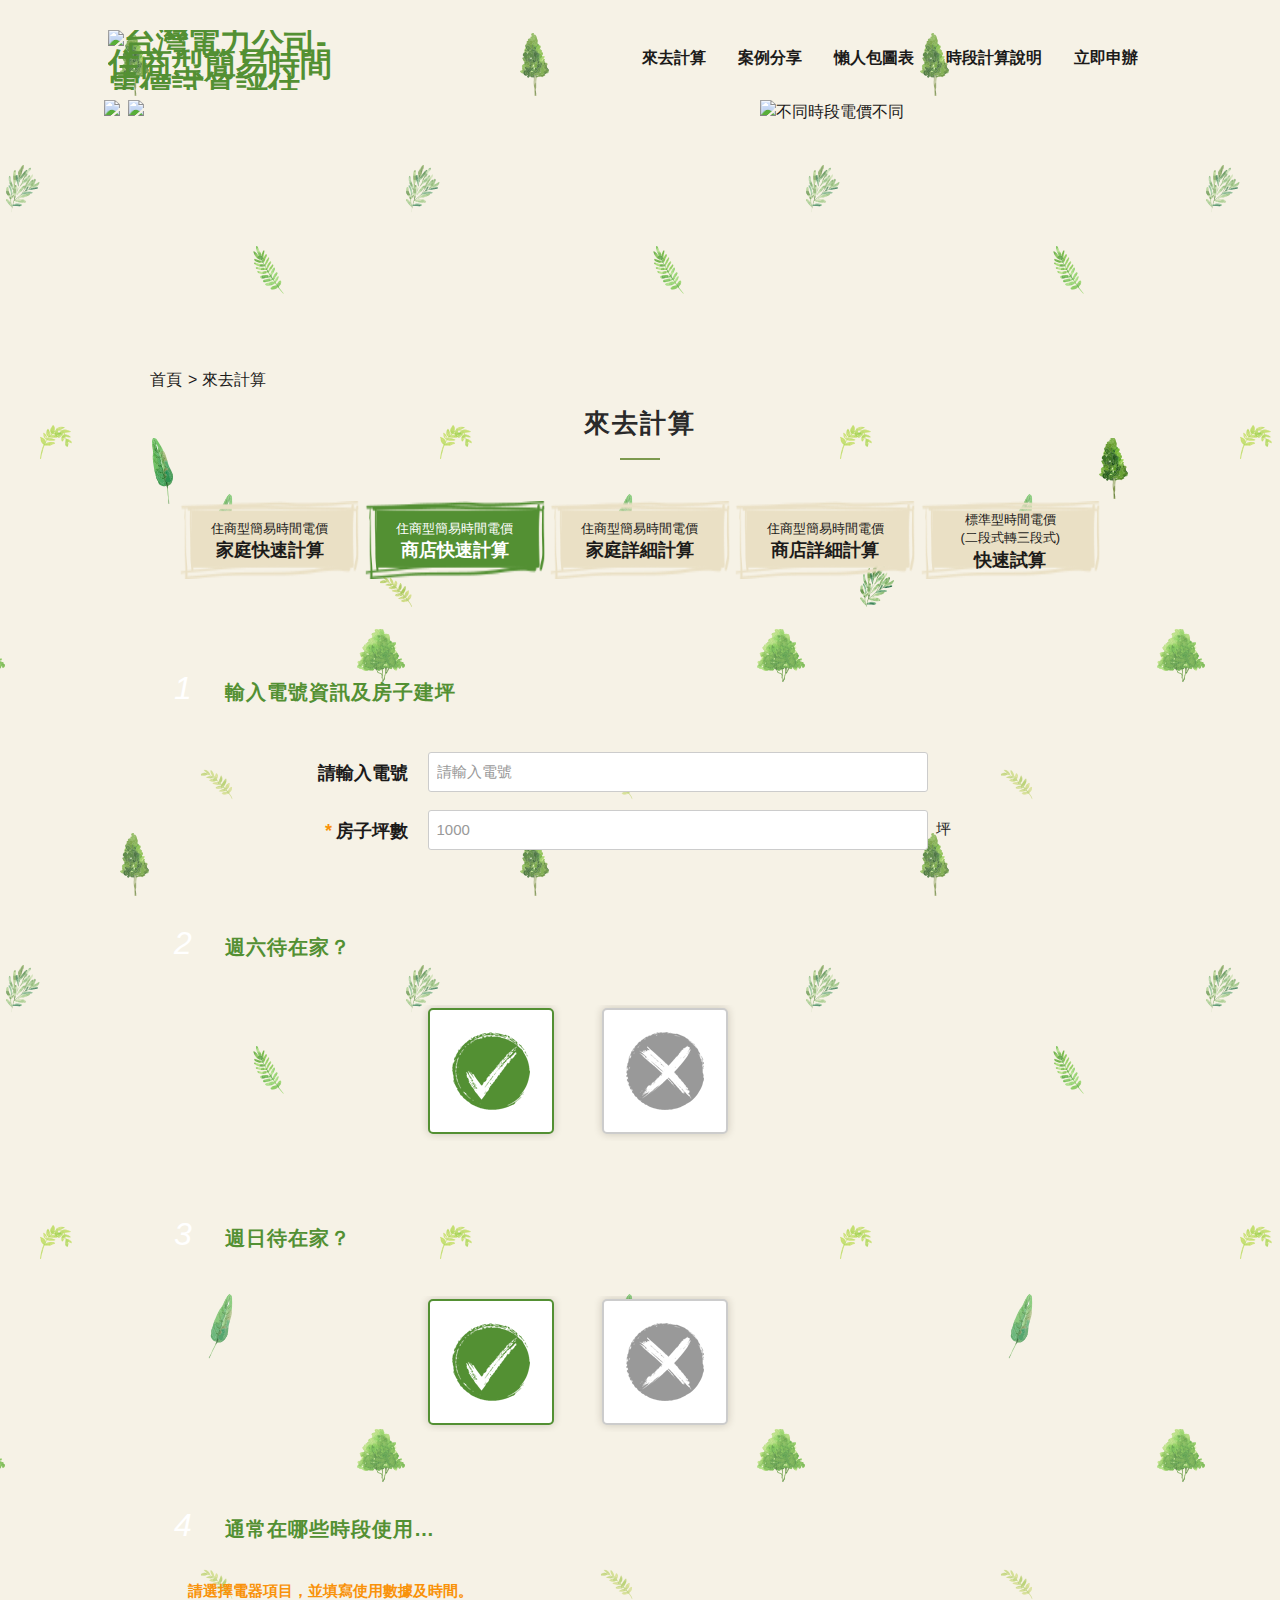
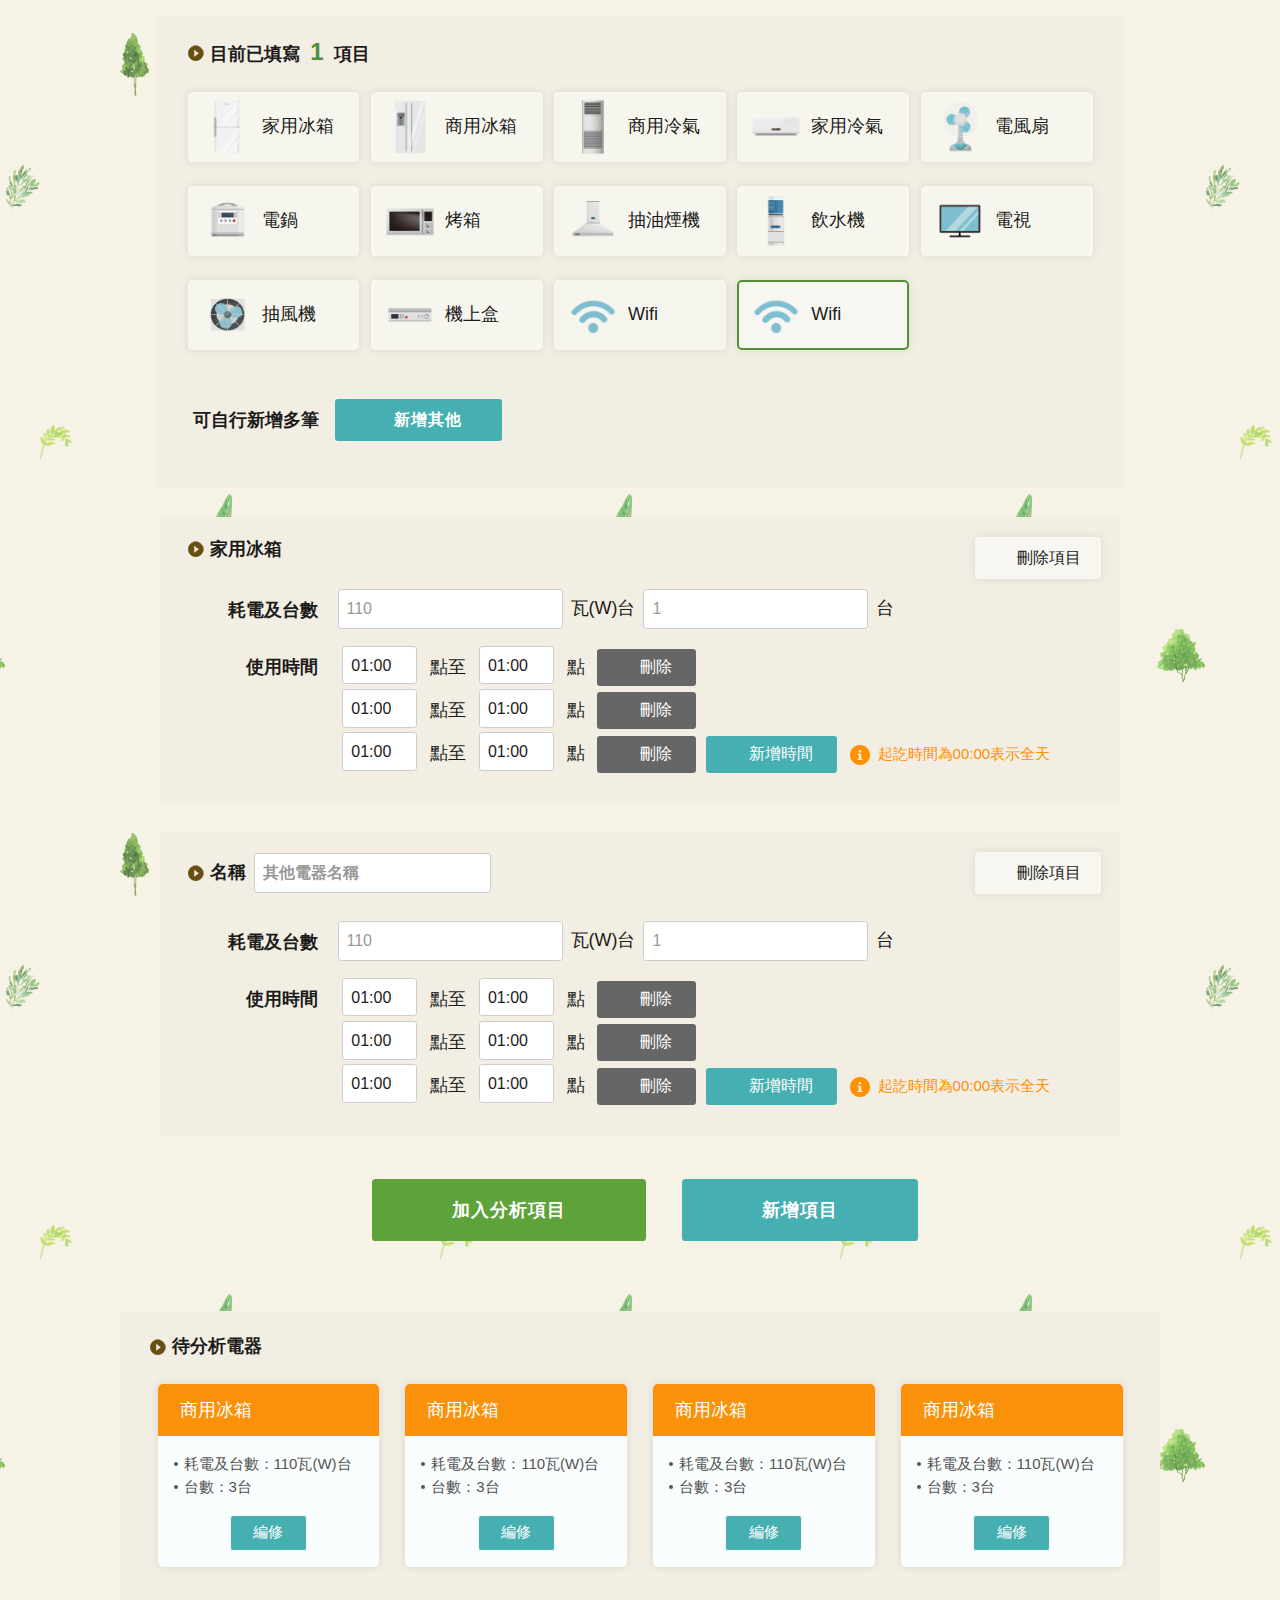
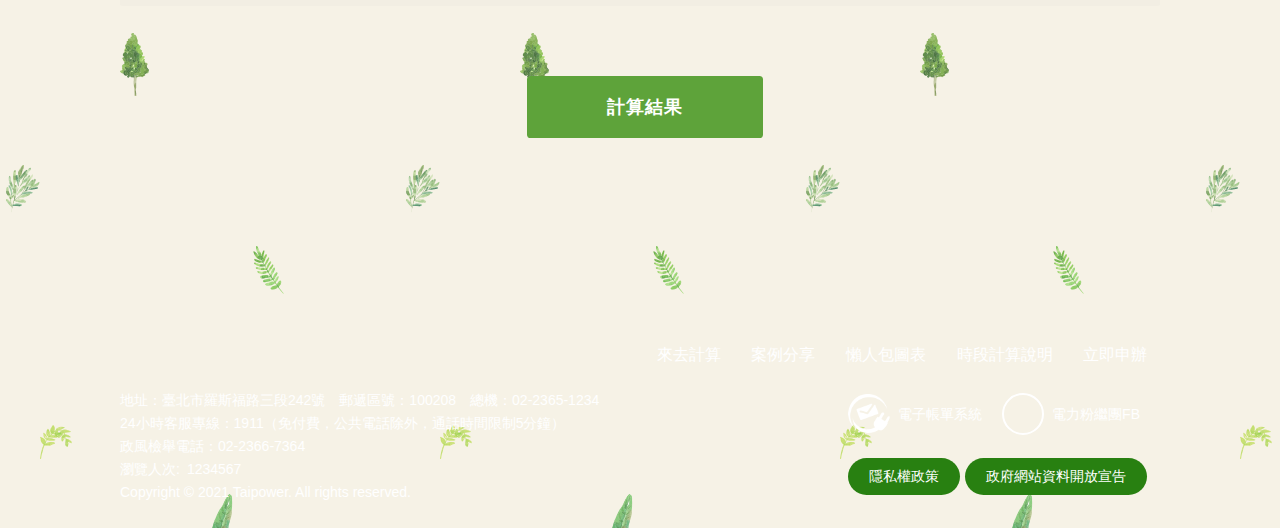
